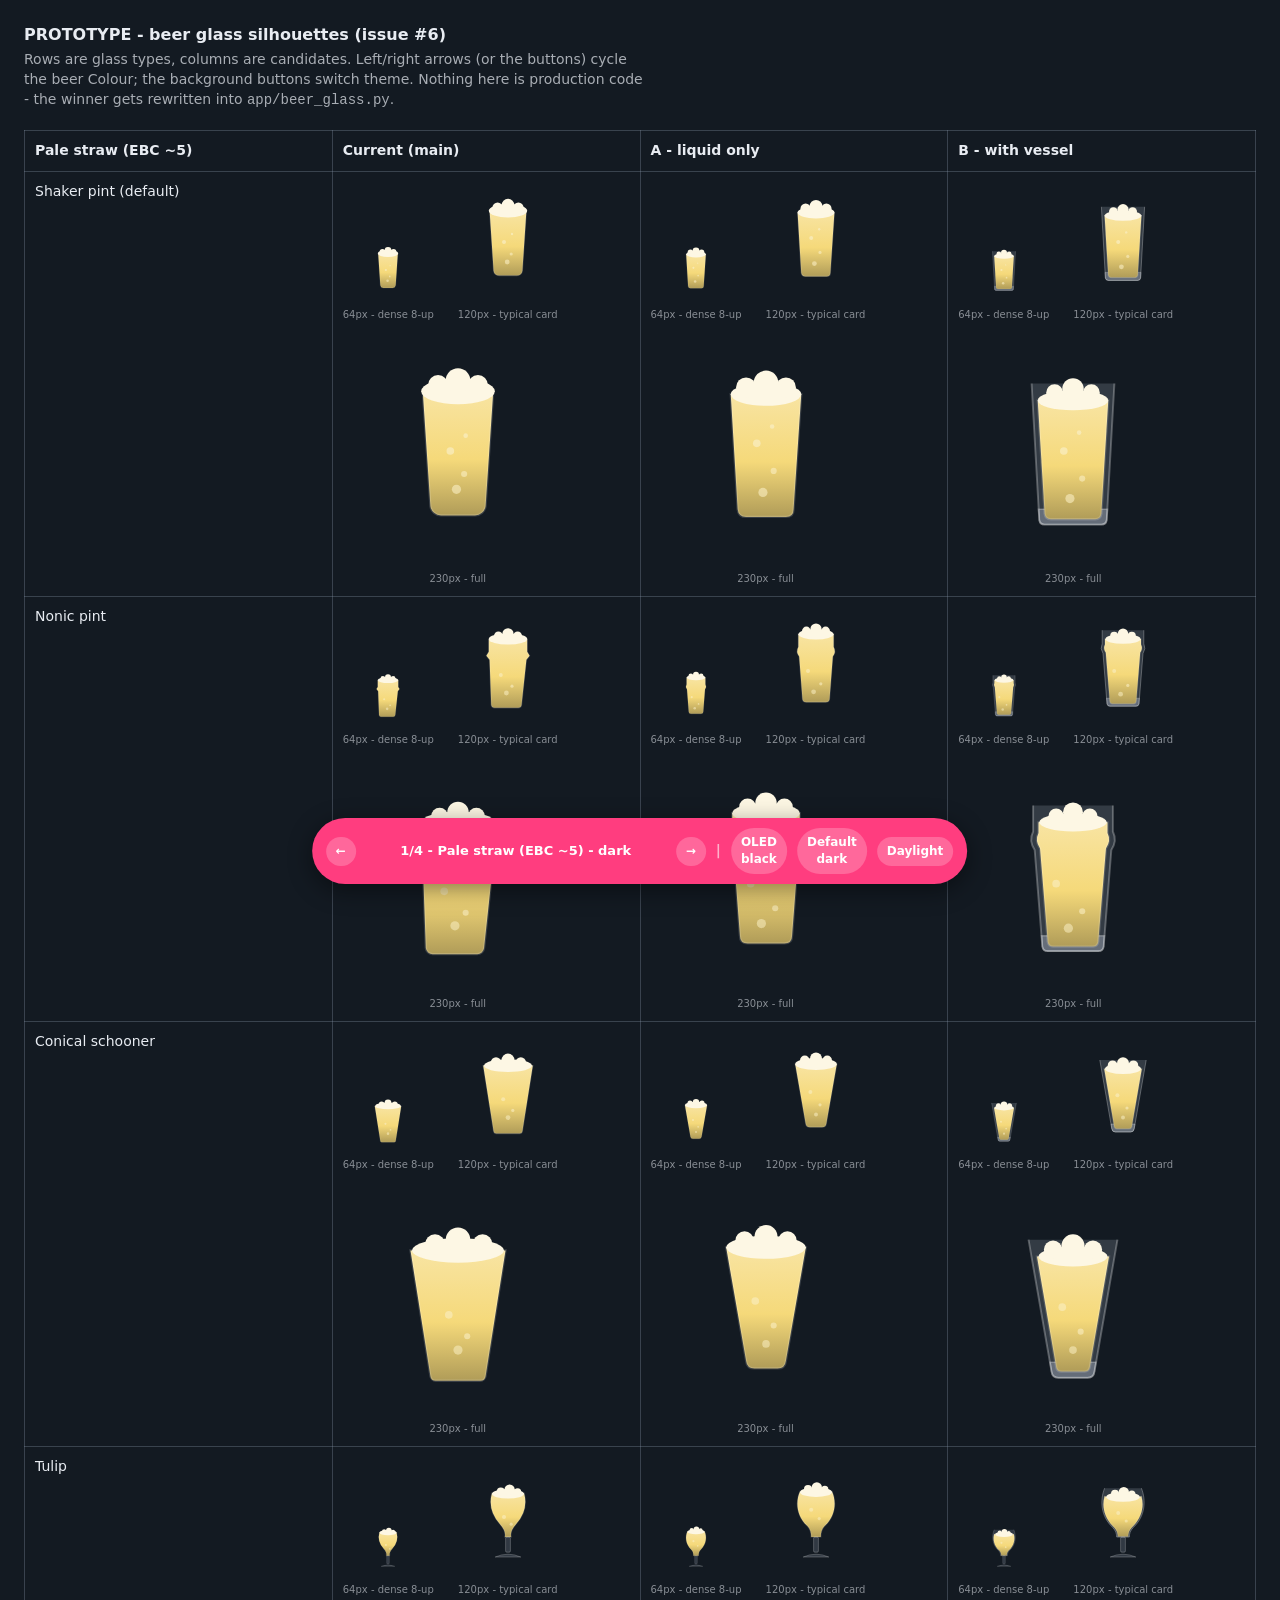
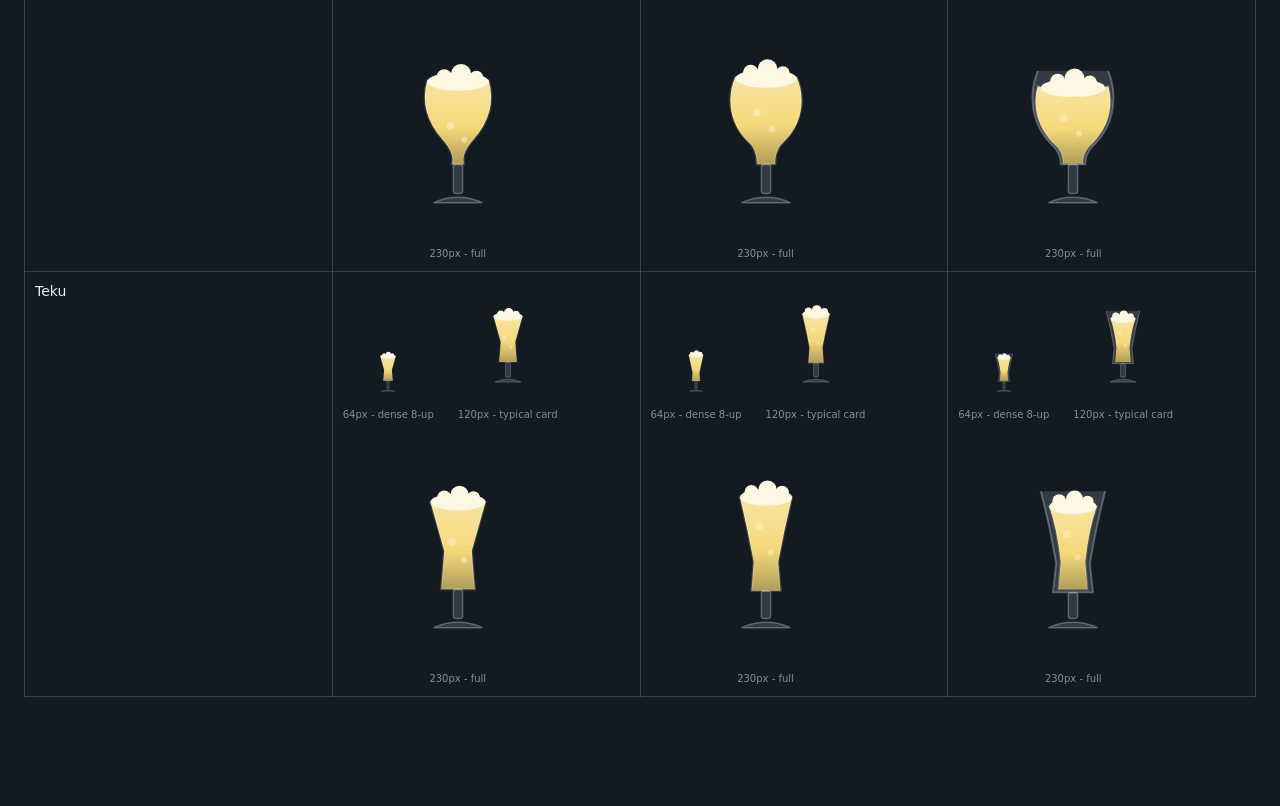
==== prototype/glass_gallery.html @ 4b37d302 "prototype(glass): silhouette gallery for issue #6 (throwaway) Candidate A (refined liquid-only outli" ====
<!doctype html>
<meta charset="utf-8">
<title>PROTOTYPE - beer glass silhouettes (issue #6)</title>
<style>
  body { margin:0; padding:24px 24px 110px; font:14px/1.4 system-ui,sans-serif;
         background:#131a22; color:#e8ecf2; }
  body[data-bg="oled"]{background:#000000;color:#e8ecf2}body[data-bg="dark"]{background:#131a22;color:#e8ecf2}body[data-bg="light"]{background:#f4f6f8;color:#1a2230}
  h1 { font-size:16px; font-weight:600; margin:0 0 4px; }
  p.sub { margin:0 0 20px; opacity:.7; max-width:70ch; }
  .scene { display:none; } .scene.on { display:block; }
  table { border-collapse:collapse; width:100%; }
  th, td { border:1px solid rgba(128,144,160,.35); padding:10px; vertical-align:top; }
  thead th { text-align:left; font-weight:600; }
  tbody th { text-align:left; width:110px; font-weight:500; }
  table { table-layout:fixed; }
  .sizes { display:flex; gap:14px; align-items:flex-end; flex-wrap:wrap; }
  .s { display:flex; flex-direction:column; align-items:center; gap:6px; }
  .s span { font-size:10px; opacity:.55; }
  .box svg { width:100%; height:100%; display:block; }
  #bar { position:fixed; left:50%; bottom:16px; transform:translateX(-50%);
          display:flex; gap:10px; align-items:center; background:#ff3d7f; color:#fff;
          padding:10px 14px; border-radius:999px; box-shadow:0 6px 24px rgba(0,0,0,.45);
          font-weight:600; z-index:99; }
  #bar button { font:inherit; font-size:12px; border:0; border-radius:999px;
                 padding:6px 10px; cursor:pointer; background:rgba(255,255,255,.22);
                 color:#fff; }
  #bar button.on { background:#fff; color:#ff3d7f; }
  #state { min-width:300px; text-align:center; font-size:13px; }
</style>
<body data-bg="dark">
<h1>PROTOTYPE - beer glass silhouettes (issue #6)</h1>
<p class="sub">Rows are glass types, columns are candidates. Left/right arrows (or the
buttons) cycle the beer Colour; the background buttons switch theme. Nothing here is
production code - the winner gets rewritten into <code>app/beer_glass.py</code>.</p>
<section class="scene" data-colour="straw"><table><thead><tr><th>Pale straw (EBC ~5)</th><th>Current (main)</th><th>A - liquid only</th><th>B - with vessel</th></tr></thead><tbody><tr><th>Shaker pint (default)</th><td><div class="sizes"><div class="s"><div class="box" style="width:64px;height:64px"><svg xmlns="http://www.w3.org/2000/svg" viewBox="0 0 300 300" width="300" height="300" role="img" aria-label="Beer"><defs><linearGradient id="g-straw-default-current" x1="0" y1="0" x2="0" y2="1"><stop offset="0%" stop-color="#f8e4a2"/><stop offset="55%" stop-color="#f5d97a"/><stop offset="100%" stop-color="#b09c58"/></linearGradient></defs><path d="M104 72 h92 l-10 150 a14 14 0 0 1 -14 12 h-44 a14 14 0 0 1 -14 -12 z" fill="url(#g-straw-default-current)" stroke="rgba(255,255,255,0.16)" stroke-width="3"/><ellipse cx="150" cy="72" rx="48" ry="17" fill="#fdf7e4"/><circle cx="124" cy="64" r="13" fill="#fdf7e4"/><circle cx="150" cy="58" r="16" fill="#fdf7e4"/><circle cx="176" cy="64" r="13" fill="#fdf7e4"/><circle cx="140" cy="150" r="5" fill="#faeec3" opacity="0.7"/><circle cx="158" cy="180" r="4" fill="#faeec3" opacity="0.6"/><circle cx="148" cy="200" r="6" fill="#faeec3" opacity="0.6"/><circle cx="160" cy="130" r="3" fill="#faeec3" opacity="0.7"/></svg></div><span>64px - dense 8-up</span></div><div class="s"><div class="box" style="width:120px;height:120px"><svg xmlns="http://www.w3.org/2000/svg" viewBox="0 0 300 300" width="300" height="300" role="img" aria-label="Beer"><defs><linearGradient id="g-straw-default-current" x1="0" y1="0" x2="0" y2="1"><stop offset="0%" stop-color="#f8e4a2"/><stop offset="55%" stop-color="#f5d97a"/><stop offset="100%" stop-color="#b09c58"/></linearGradient></defs><path d="M104 72 h92 l-10 150 a14 14 0 0 1 -14 12 h-44 a14 14 0 0 1 -14 -12 z" fill="url(#g-straw-default-current)" stroke="rgba(255,255,255,0.16)" stroke-width="3"/><ellipse cx="150" cy="72" rx="48" ry="17" fill="#fdf7e4"/><circle cx="124" cy="64" r="13" fill="#fdf7e4"/><circle cx="150" cy="58" r="16" fill="#fdf7e4"/><circle cx="176" cy="64" r="13" fill="#fdf7e4"/><circle cx="140" cy="150" r="5" fill="#faeec3" opacity="0.7"/><circle cx="158" cy="180" r="4" fill="#faeec3" opacity="0.6"/><circle cx="148" cy="200" r="6" fill="#faeec3" opacity="0.6"/><circle cx="160" cy="130" r="3" fill="#faeec3" opacity="0.7"/></svg></div><span>120px - typical card</span></div><div class="s"><div class="box" style="width:230px;height:230px"><svg xmlns="http://www.w3.org/2000/svg" viewBox="0 0 300 300" width="300" height="300" role="img" aria-label="Beer"><defs><linearGradient id="g-straw-default-current" x1="0" y1="0" x2="0" y2="1"><stop offset="0%" stop-color="#f8e4a2"/><stop offset="55%" stop-color="#f5d97a"/><stop offset="100%" stop-color="#b09c58"/></linearGradient></defs><path d="M104 72 h92 l-10 150 a14 14 0 0 1 -14 12 h-44 a14 14 0 0 1 -14 -12 z" fill="url(#g-straw-default-current)" stroke="rgba(255,255,255,0.16)" stroke-width="3"/><ellipse cx="150" cy="72" rx="48" ry="17" fill="#fdf7e4"/><circle cx="124" cy="64" r="13" fill="#fdf7e4"/><circle cx="150" cy="58" r="16" fill="#fdf7e4"/><circle cx="176" cy="64" r="13" fill="#fdf7e4"/><circle cx="140" cy="150" r="5" fill="#faeec3" opacity="0.7"/><circle cx="158" cy="180" r="4" fill="#faeec3" opacity="0.6"/><circle cx="148" cy="200" r="6" fill="#faeec3" opacity="0.6"/><circle cx="160" cy="130" r="3" fill="#faeec3" opacity="0.7"/></svg></div><span>230px - full</span></div></div></td><td><div class="sizes"><div class="s"><div class="box" style="width:64px;height:64px"><svg xmlns="http://www.w3.org/2000/svg" viewBox="0 0 300 300" width="300" height="300" role="img" aria-label="Beer"><defs><linearGradient id="g-straw-default-a" x1="0" y1="0" x2="0" y2="1"><stop offset="0%" stop-color="#f8e4a2"/><stop offset="55%" stop-color="#f5d97a"/><stop offset="100%" stop-color="#b09c58"/></linearGradient></defs><path d="M104 76 L113 226 q1 10 11 10 h52 q10 0 10 -10 L196 76 Z" fill="url(#g-straw-default-a)" stroke="rgba(255,255,255,0.16)" stroke-width="3"/><ellipse cx="150" cy="76" rx="46" ry="15" fill="#fdf7e4"/><circle cx="124" cy="67" r="13" fill="#fdf7e4"/><circle cx="150" cy="61" r="16" fill="#fdf7e4"/><circle cx="176" cy="67" r="13" fill="#fdf7e4"/><circle cx="138" cy="140" r="5" fill="#faeec3" opacity="0.7"/><circle cx="160" cy="176" r="4" fill="#faeec3" opacity="0.6"/><circle cx="146" cy="204" r="6" fill="#faeec3" opacity="0.6"/><circle cx="158" cy="118" r="3" fill="#faeec3" opacity="0.7"/></svg></div><span>64px - dense 8-up</span></div><div class="s"><div class="box" style="width:120px;height:120px"><svg xmlns="http://www.w3.org/2000/svg" viewBox="0 0 300 300" width="300" height="300" role="img" aria-label="Beer"><defs><linearGradient id="g-straw-default-a" x1="0" y1="0" x2="0" y2="1"><stop offset="0%" stop-color="#f8e4a2"/><stop offset="55%" stop-color="#f5d97a"/><stop offset="100%" stop-color="#b09c58"/></linearGradient></defs><path d="M104 76 L113 226 q1 10 11 10 h52 q10 0 10 -10 L196 76 Z" fill="url(#g-straw-default-a)" stroke="rgba(255,255,255,0.16)" stroke-width="3"/><ellipse cx="150" cy="76" rx="46" ry="15" fill="#fdf7e4"/><circle cx="124" cy="67" r="13" fill="#fdf7e4"/><circle cx="150" cy="61" r="16" fill="#fdf7e4"/><circle cx="176" cy="67" r="13" fill="#fdf7e4"/><circle cx="138" cy="140" r="5" fill="#faeec3" opacity="0.7"/><circle cx="160" cy="176" r="4" fill="#faeec3" opacity="0.6"/><circle cx="146" cy="204" r="6" fill="#faeec3" opacity="0.6"/><circle cx="158" cy="118" r="3" fill="#faeec3" opacity="0.7"/></svg></div><span>120px - typical card</span></div><div class="s"><div class="box" style="width:230px;height:230px"><svg xmlns="http://www.w3.org/2000/svg" viewBox="0 0 300 300" width="300" height="300" role="img" aria-label="Beer"><defs><linearGradient id="g-straw-default-a" x1="0" y1="0" x2="0" y2="1"><stop offset="0%" stop-color="#f8e4a2"/><stop offset="55%" stop-color="#f5d97a"/><stop offset="100%" stop-color="#b09c58"/></linearGradient></defs><path d="M104 76 L113 226 q1 10 11 10 h52 q10 0 10 -10 L196 76 Z" fill="url(#g-straw-default-a)" stroke="rgba(255,255,255,0.16)" stroke-width="3"/><ellipse cx="150" cy="76" rx="46" ry="15" fill="#fdf7e4"/><circle cx="124" cy="67" r="13" fill="#fdf7e4"/><circle cx="150" cy="61" r="16" fill="#fdf7e4"/><circle cx="176" cy="67" r="13" fill="#fdf7e4"/><circle cx="138" cy="140" r="5" fill="#faeec3" opacity="0.7"/><circle cx="160" cy="176" r="4" fill="#faeec3" opacity="0.6"/><circle cx="146" cy="204" r="6" fill="#faeec3" opacity="0.6"/><circle cx="158" cy="118" r="3" fill="#faeec3" opacity="0.7"/></svg></div><span>230px - full</span></div></div></td><td><div class="sizes"><div class="s"><div class="box" style="width:64px;height:64px"><svg xmlns="http://www.w3.org/2000/svg" viewBox="0 0 300 300" width="300" height="300" role="img" aria-label="Beer"><defs><linearGradient id="g-straw-default-b" x1="0" y1="0" x2="0" y2="1"><stop offset="0%" stop-color="#f8e4a2"/><stop offset="55%" stop-color="#f5d97a"/><stop offset="100%" stop-color="#b09c58"/></linearGradient></defs><path d="M96 62 L106 240 q1 6 7 6 h74 q6 0 7 -6 L204 62" fill="rgba(214,226,240,0.16)" stroke="rgba(255,255,255,0.28)" stroke-width="2.5"/><path d="M105 226 L106 240 q1 6 7 6 h74 q6 0 7 -6 L195 226 Z" fill="rgba(214,226,240,0.30)" stroke="rgba(255,255,255,0.28)" stroke-width="2"/><path d="M104 84 L113 232 q1 7 8 7 h58 q7 0 8 -7 L196 84 Z" fill="url(#g-straw-default-b)" stroke="rgba(255,255,255,0.16)" stroke-width="3"/><ellipse cx="150" cy="84" rx="46" ry="13" fill="#fdf7e4"/><circle cx="126" cy="74" r="11" fill="#fdf7e4"/><circle cx="150" cy="69" r="14" fill="#fdf7e4"/><circle cx="174" cy="74" r="11" fill="#fdf7e4"/><circle cx="138" cy="150" r="5" fill="#faeec3" opacity="0.7"/><circle cx="162" cy="186" r="4" fill="#faeec3" opacity="0.6"/><circle cx="146" cy="212" r="6" fill="#faeec3" opacity="0.6"/><circle cx="158" cy="126" r="3" fill="#faeec3" opacity="0.7"/></svg></div><span>64px - dense 8-up</span></div><div class="s"><div class="box" style="width:120px;height:120px"><svg xmlns="http://www.w3.org/2000/svg" viewBox="0 0 300 300" width="300" height="300" role="img" aria-label="Beer"><defs><linearGradient id="g-straw-default-b" x1="0" y1="0" x2="0" y2="1"><stop offset="0%" stop-color="#f8e4a2"/><stop offset="55%" stop-color="#f5d97a"/><stop offset="100%" stop-color="#b09c58"/></linearGradient></defs><path d="M96 62 L106 240 q1 6 7 6 h74 q6 0 7 -6 L204 62" fill="rgba(214,226,240,0.16)" stroke="rgba(255,255,255,0.28)" stroke-width="2.5"/><path d="M105 226 L106 240 q1 6 7 6 h74 q6 0 7 -6 L195 226 Z" fill="rgba(214,226,240,0.30)" stroke="rgba(255,255,255,0.28)" stroke-width="2"/><path d="M104 84 L113 232 q1 7 8 7 h58 q7 0 8 -7 L196 84 Z" fill="url(#g-straw-default-b)" stroke="rgba(255,255,255,0.16)" stroke-width="3"/><ellipse cx="150" cy="84" rx="46" ry="13" fill="#fdf7e4"/><circle cx="126" cy="74" r="11" fill="#fdf7e4"/><circle cx="150" cy="69" r="14" fill="#fdf7e4"/><circle cx="174" cy="74" r="11" fill="#fdf7e4"/><circle cx="138" cy="150" r="5" fill="#faeec3" opacity="0.7"/><circle cx="162" cy="186" r="4" fill="#faeec3" opacity="0.6"/><circle cx="146" cy="212" r="6" fill="#faeec3" opacity="0.6"/><circle cx="158" cy="126" r="3" fill="#faeec3" opacity="0.7"/></svg></div><span>120px - typical card</span></div><div class="s"><div class="box" style="width:230px;height:230px"><svg xmlns="http://www.w3.org/2000/svg" viewBox="0 0 300 300" width="300" height="300" role="img" aria-label="Beer"><defs><linearGradient id="g-straw-default-b" x1="0" y1="0" x2="0" y2="1"><stop offset="0%" stop-color="#f8e4a2"/><stop offset="55%" stop-color="#f5d97a"/><stop offset="100%" stop-color="#b09c58"/></linearGradient></defs><path d="M96 62 L106 240 q1 6 7 6 h74 q6 0 7 -6 L204 62" fill="rgba(214,226,240,0.16)" stroke="rgba(255,255,255,0.28)" stroke-width="2.5"/><path d="M105 226 L106 240 q1 6 7 6 h74 q6 0 7 -6 L195 226 Z" fill="rgba(214,226,240,0.30)" stroke="rgba(255,255,255,0.28)" stroke-width="2"/><path d="M104 84 L113 232 q1 7 8 7 h58 q7 0 8 -7 L196 84 Z" fill="url(#g-straw-default-b)" stroke="rgba(255,255,255,0.16)" stroke-width="3"/><ellipse cx="150" cy="84" rx="46" ry="13" fill="#fdf7e4"/><circle cx="126" cy="74" r="11" fill="#fdf7e4"/><circle cx="150" cy="69" r="14" fill="#fdf7e4"/><circle cx="174" cy="74" r="11" fill="#fdf7e4"/><circle cx="138" cy="150" r="5" fill="#faeec3" opacity="0.7"/><circle cx="162" cy="186" r="4" fill="#faeec3" opacity="0.6"/><circle cx="146" cy="212" r="6" fill="#faeec3" opacity="0.6"/><circle cx="158" cy="126" r="3" fill="#faeec3" opacity="0.7"/></svg></div><span>230px - full</span></div></div></td></tr><tr><th>Nonic pint</th><td><div class="sizes"><div class="s"><div class="box" style="width:64px;height:64px"><svg xmlns="http://www.w3.org/2000/svg" viewBox="0 0 300 300" width="300" height="300" role="img" aria-label="Beer"><defs><linearGradient id="g-straw-nonicpint-current" x1="0" y1="0" x2="0" y2="1"><stop offset="0%" stop-color="#f8e4a2"/><stop offset="55%" stop-color="#f5d97a"/><stop offset="100%" stop-color="#b09c58"/></linearGradient></defs><path d="M102 80 L102 112 L96 122 L104 132 L108 244 a9 9 0 0 0 9 8 h58 a9 9 0 0 0 9 -8 L196 132 L204 122 L198 112 L198 80 Z" fill="url(#g-straw-nonicpint-current)" stroke="rgba(255,255,255,0.16)" stroke-width="3"/><ellipse cx="150" cy="80" rx="48" ry="14" fill="#fdf7e4"/><circle cx="126" cy="72" r="11" fill="#fdf7e4"/><circle cx="150" cy="67" r="14" fill="#fdf7e4"/><circle cx="174" cy="72" r="11" fill="#fdf7e4"/><circle cx="132" cy="170" r="5" fill="#faeec3" opacity="0.6"/><circle cx="160" cy="198" r="4" fill="#faeec3" opacity="0.6"/><circle cx="146" cy="215" r="6" fill="#faeec3" opacity="0.55"/></svg></div><span>64px - dense 8-up</span></div><div class="s"><div class="box" style="width:120px;height:120px"><svg xmlns="http://www.w3.org/2000/svg" viewBox="0 0 300 300" width="300" height="300" role="img" aria-label="Beer"><defs><linearGradient id="g-straw-nonicpint-current" x1="0" y1="0" x2="0" y2="1"><stop offset="0%" stop-color="#f8e4a2"/><stop offset="55%" stop-color="#f5d97a"/><stop offset="100%" stop-color="#b09c58"/></linearGradient></defs><path d="M102 80 L102 112 L96 122 L104 132 L108 244 a9 9 0 0 0 9 8 h58 a9 9 0 0 0 9 -8 L196 132 L204 122 L198 112 L198 80 Z" fill="url(#g-straw-nonicpint-current)" stroke="rgba(255,255,255,0.16)" stroke-width="3"/><ellipse cx="150" cy="80" rx="48" ry="14" fill="#fdf7e4"/><circle cx="126" cy="72" r="11" fill="#fdf7e4"/><circle cx="150" cy="67" r="14" fill="#fdf7e4"/><circle cx="174" cy="72" r="11" fill="#fdf7e4"/><circle cx="132" cy="170" r="5" fill="#faeec3" opacity="0.6"/><circle cx="160" cy="198" r="4" fill="#faeec3" opacity="0.6"/><circle cx="146" cy="215" r="6" fill="#faeec3" opacity="0.55"/></svg></div><span>120px - typical card</span></div><div class="s"><div class="box" style="width:230px;height:230px"><svg xmlns="http://www.w3.org/2000/svg" viewBox="0 0 300 300" width="300" height="300" role="img" aria-label="Beer"><defs><linearGradient id="g-straw-nonicpint-current" x1="0" y1="0" x2="0" y2="1"><stop offset="0%" stop-color="#f8e4a2"/><stop offset="55%" stop-color="#f5d97a"/><stop offset="100%" stop-color="#b09c58"/></linearGradient></defs><path d="M102 80 L102 112 L96 122 L104 132 L108 244 a9 9 0 0 0 9 8 h58 a9 9 0 0 0 9 -8 L196 132 L204 122 L198 112 L198 80 Z" fill="url(#g-straw-nonicpint-current)" stroke="rgba(255,255,255,0.16)" stroke-width="3"/><ellipse cx="150" cy="80" rx="48" ry="14" fill="#fdf7e4"/><circle cx="126" cy="72" r="11" fill="#fdf7e4"/><circle cx="150" cy="67" r="14" fill="#fdf7e4"/><circle cx="174" cy="72" r="11" fill="#fdf7e4"/><circle cx="132" cy="170" r="5" fill="#faeec3" opacity="0.6"/><circle cx="160" cy="198" r="4" fill="#faeec3" opacity="0.6"/><circle cx="146" cy="215" r="6" fill="#faeec3" opacity="0.55"/></svg></div><span>230px - full</span></div></div></td><td><div class="sizes"><div class="s"><div class="box" style="width:64px;height:64px"><svg xmlns="http://www.w3.org/2000/svg" viewBox="0 0 300 300" width="300" height="300" role="img" aria-label="Beer"><defs><linearGradient id="g-straw-nonicpint-a" x1="0" y1="0" x2="0" y2="1"><stop offset="0%" stop-color="#f8e4a2"/><stop offset="55%" stop-color="#f5d97a"/><stop offset="100%" stop-color="#b09c58"/></linearGradient></defs><path d="M106 68 L106 100 Q99 112 108 124 L116 228 q0 10 10 10 h48 q10 0 10 -10 L192 124 Q201 112 194 100 L194 68 Z" fill="url(#g-straw-nonicpint-a)" stroke="rgba(255,255,255,0.16)" stroke-width="3"/><ellipse cx="150" cy="68" rx="44" ry="13" fill="#fdf7e4"/><circle cx="126" cy="60" r="11" fill="#fdf7e4"/><circle cx="150" cy="55" r="14" fill="#fdf7e4"/><circle cx="174" cy="60" r="11" fill="#fdf7e4"/><circle cx="130" cy="160" r="5" fill="#faeec3" opacity="0.6"/><circle cx="162" cy="192" r="4" fill="#faeec3" opacity="0.6"/><circle cx="144" cy="212" r="6" fill="#faeec3" opacity="0.55"/></svg></div><span>64px - dense 8-up</span></div><div class="s"><div class="box" style="width:120px;height:120px"><svg xmlns="http://www.w3.org/2000/svg" viewBox="0 0 300 300" width="300" height="300" role="img" aria-label="Beer"><defs><linearGradient id="g-straw-nonicpint-a" x1="0" y1="0" x2="0" y2="1"><stop offset="0%" stop-color="#f8e4a2"/><stop offset="55%" stop-color="#f5d97a"/><stop offset="100%" stop-color="#b09c58"/></linearGradient></defs><path d="M106 68 L106 100 Q99 112 108 124 L116 228 q0 10 10 10 h48 q10 0 10 -10 L192 124 Q201 112 194 100 L194 68 Z" fill="url(#g-straw-nonicpint-a)" stroke="rgba(255,255,255,0.16)" stroke-width="3"/><ellipse cx="150" cy="68" rx="44" ry="13" fill="#fdf7e4"/><circle cx="126" cy="60" r="11" fill="#fdf7e4"/><circle cx="150" cy="55" r="14" fill="#fdf7e4"/><circle cx="174" cy="60" r="11" fill="#fdf7e4"/><circle cx="130" cy="160" r="5" fill="#faeec3" opacity="0.6"/><circle cx="162" cy="192" r="4" fill="#faeec3" opacity="0.6"/><circle cx="144" cy="212" r="6" fill="#faeec3" opacity="0.55"/></svg></div><span>120px - typical card</span></div><div class="s"><div class="box" style="width:230px;height:230px"><svg xmlns="http://www.w3.org/2000/svg" viewBox="0 0 300 300" width="300" height="300" role="img" aria-label="Beer"><defs><linearGradient id="g-straw-nonicpint-a" x1="0" y1="0" x2="0" y2="1"><stop offset="0%" stop-color="#f8e4a2"/><stop offset="55%" stop-color="#f5d97a"/><stop offset="100%" stop-color="#b09c58"/></linearGradient></defs><path d="M106 68 L106 100 Q99 112 108 124 L116 228 q0 10 10 10 h48 q10 0 10 -10 L192 124 Q201 112 194 100 L194 68 Z" fill="url(#g-straw-nonicpint-a)" stroke="rgba(255,255,255,0.16)" stroke-width="3"/><ellipse cx="150" cy="68" rx="44" ry="13" fill="#fdf7e4"/><circle cx="126" cy="60" r="11" fill="#fdf7e4"/><circle cx="150" cy="55" r="14" fill="#fdf7e4"/><circle cx="174" cy="60" r="11" fill="#fdf7e4"/><circle cx="130" cy="160" r="5" fill="#faeec3" opacity="0.6"/><circle cx="162" cy="192" r="4" fill="#faeec3" opacity="0.6"/><circle cx="144" cy="212" r="6" fill="#faeec3" opacity="0.55"/></svg></div><span>230px - full</span></div></div></td><td><div class="sizes"><div class="s"><div class="box" style="width:64px;height:64px"><svg xmlns="http://www.w3.org/2000/svg" viewBox="0 0 300 300" width="300" height="300" role="img" aria-label="Beer"><defs><linearGradient id="g-straw-nonicpint-b" x1="0" y1="0" x2="0" y2="1"><stop offset="0%" stop-color="#f8e4a2"/><stop offset="55%" stop-color="#f5d97a"/><stop offset="100%" stop-color="#b09c58"/></linearGradient></defs><path d="M98 58 L98 92 Q92 104 100 116 L110 242 q1 6 7 6 h66 q6 0 7 -6 L200 116 Q208 104 202 92 L202 58" fill="rgba(214,226,240,0.16)" stroke="rgba(255,255,255,0.28)" stroke-width="2.5"/><path d="M109 228 L110 242 q1 6 7 6 h66 q6 0 7 -6 L191 228 Z" fill="rgba(214,226,240,0.30)" stroke="rgba(255,255,255,0.28)" stroke-width="2"/><path d="M105 80 L105 94 Q100 104 107 114 L117 236 q1 6 7 6 h52 q6 0 7 -6 L193 114 Q200 104 195 94 L195 80 Z" fill="url(#g-straw-nonicpint-b)" stroke="rgba(255,255,255,0.16)" stroke-width="3"/><ellipse cx="150" cy="80" rx="44" ry="12" fill="#fdf7e4"/><circle cx="128" cy="72" r="10" fill="#fdf7e4"/><circle cx="150" cy="67" r="13" fill="#fdf7e4"/><circle cx="172" cy="72" r="10" fill="#fdf7e4"/><circle cx="128" cy="160" r="5" fill="#faeec3" opacity="0.6"/><circle cx="162" cy="196" r="4" fill="#faeec3" opacity="0.6"/><circle cx="144" cy="218" r="6" fill="#faeec3" opacity="0.55"/></svg></div><span>64px - dense 8-up</span></div><div class="s"><div class="box" style="width:120px;height:120px"><svg xmlns="http://www.w3.org/2000/svg" viewBox="0 0 300 300" width="300" height="300" role="img" aria-label="Beer"><defs><linearGradient id="g-straw-nonicpint-b" x1="0" y1="0" x2="0" y2="1"><stop offset="0%" stop-color="#f8e4a2"/><stop offset="55%" stop-color="#f5d97a"/><stop offset="100%" stop-color="#b09c58"/></linearGradient></defs><path d="M98 58 L98 92 Q92 104 100 116 L110 242 q1 6 7 6 h66 q6 0 7 -6 L200 116 Q208 104 202 92 L202 58" fill="rgba(214,226,240,0.16)" stroke="rgba(255,255,255,0.28)" stroke-width="2.5"/><path d="M109 228 L110 242 q1 6 7 6 h66 q6 0 7 -6 L191 228 Z" fill="rgba(214,226,240,0.30)" stroke="rgba(255,255,255,0.28)" stroke-width="2"/><path d="M105 80 L105 94 Q100 104 107 114 L117 236 q1 6 7 6 h52 q6 0 7 -6 L193 114 Q200 104 195 94 L195 80 Z" fill="url(#g-straw-nonicpint-b)" stroke="rgba(255,255,255,0.16)" stroke-width="3"/><ellipse cx="150" cy="80" rx="44" ry="12" fill="#fdf7e4"/><circle cx="128" cy="72" r="10" fill="#fdf7e4"/><circle cx="150" cy="67" r="13" fill="#fdf7e4"/><circle cx="172" cy="72" r="10" fill="#fdf7e4"/><circle cx="128" cy="160" r="5" fill="#faeec3" opacity="0.6"/><circle cx="162" cy="196" r="4" fill="#faeec3" opacity="0.6"/><circle cx="144" cy="218" r="6" fill="#faeec3" opacity="0.55"/></svg></div><span>120px - typical card</span></div><div class="s"><div class="box" style="width:230px;height:230px"><svg xmlns="http://www.w3.org/2000/svg" viewBox="0 0 300 300" width="300" height="300" role="img" aria-label="Beer"><defs><linearGradient id="g-straw-nonicpint-b" x1="0" y1="0" x2="0" y2="1"><stop offset="0%" stop-color="#f8e4a2"/><stop offset="55%" stop-color="#f5d97a"/><stop offset="100%" stop-color="#b09c58"/></linearGradient></defs><path d="M98 58 L98 92 Q92 104 100 116 L110 242 q1 6 7 6 h66 q6 0 7 -6 L200 116 Q208 104 202 92 L202 58" fill="rgba(214,226,240,0.16)" stroke="rgba(255,255,255,0.28)" stroke-width="2.5"/><path d="M109 228 L110 242 q1 6 7 6 h66 q6 0 7 -6 L191 228 Z" fill="rgba(214,226,240,0.30)" stroke="rgba(255,255,255,0.28)" stroke-width="2"/><path d="M105 80 L105 94 Q100 104 107 114 L117 236 q1 6 7 6 h52 q6 0 7 -6 L193 114 Q200 104 195 94 L195 80 Z" fill="url(#g-straw-nonicpint-b)" stroke="rgba(255,255,255,0.16)" stroke-width="3"/><ellipse cx="150" cy="80" rx="44" ry="12" fill="#fdf7e4"/><circle cx="128" cy="72" r="10" fill="#fdf7e4"/><circle cx="150" cy="67" r="13" fill="#fdf7e4"/><circle cx="172" cy="72" r="10" fill="#fdf7e4"/><circle cx="128" cy="160" r="5" fill="#faeec3" opacity="0.6"/><circle cx="162" cy="196" r="4" fill="#faeec3" opacity="0.6"/><circle cx="144" cy="218" r="6" fill="#faeec3" opacity="0.55"/></svg></div><span>230px - full</span></div></div></td></tr><tr><th>Conical schooner</th><td><div class="sizes"><div class="s"><div class="box" style="width:64px;height:64px"><svg xmlns="http://www.w3.org/2000/svg" viewBox="0 0 300 300" width="300" height="300" role="img" aria-label="Beer"><defs><linearGradient id="g-straw-schooner-current" x1="0" y1="0" x2="0" y2="1"><stop offset="0%" stop-color="#f8e4a2"/><stop offset="55%" stop-color="#f5d97a"/><stop offset="100%" stop-color="#b09c58"/></linearGradient></defs><path d="M88 84 L212 84 L186 248 a7 7 0 0 1 -7 6 h-58 a7 7 0 0 1 -7 -6 Z" fill="url(#g-straw-schooner-current)" stroke="rgba(255,255,255,0.16)" stroke-width="3"/><ellipse cx="150" cy="84" rx="60" ry="16" fill="#fdf7e4"/><circle cx="120" cy="76" r="13" fill="#fdf7e4"/><circle cx="150" cy="70" r="16" fill="#fdf7e4"/><circle cx="182" cy="76" r="13" fill="#fdf7e4"/><circle cx="138" cy="168" r="5" fill="#faeec3" opacity="0.6"/><circle cx="162" cy="196" r="4" fill="#faeec3" opacity="0.6"/><circle cx="150" cy="214" r="6" fill="#faeec3" opacity="0.55"/></svg></div><span>64px - dense 8-up</span></div><div class="s"><div class="box" style="width:120px;height:120px"><svg xmlns="http://www.w3.org/2000/svg" viewBox="0 0 300 300" width="300" height="300" role="img" aria-label="Beer"><defs><linearGradient id="g-straw-schooner-current" x1="0" y1="0" x2="0" y2="1"><stop offset="0%" stop-color="#f8e4a2"/><stop offset="55%" stop-color="#f5d97a"/><stop offset="100%" stop-color="#b09c58"/></linearGradient></defs><path d="M88 84 L212 84 L186 248 a7 7 0 0 1 -7 6 h-58 a7 7 0 0 1 -7 -6 Z" fill="url(#g-straw-schooner-current)" stroke="rgba(255,255,255,0.16)" stroke-width="3"/><ellipse cx="150" cy="84" rx="60" ry="16" fill="#fdf7e4"/><circle cx="120" cy="76" r="13" fill="#fdf7e4"/><circle cx="150" cy="70" r="16" fill="#fdf7e4"/><circle cx="182" cy="76" r="13" fill="#fdf7e4"/><circle cx="138" cy="168" r="5" fill="#faeec3" opacity="0.6"/><circle cx="162" cy="196" r="4" fill="#faeec3" opacity="0.6"/><circle cx="150" cy="214" r="6" fill="#faeec3" opacity="0.55"/></svg></div><span>120px - typical card</span></div><div class="s"><div class="box" style="width:230px;height:230px"><svg xmlns="http://www.w3.org/2000/svg" viewBox="0 0 300 300" width="300" height="300" role="img" aria-label="Beer"><defs><linearGradient id="g-straw-schooner-current" x1="0" y1="0" x2="0" y2="1"><stop offset="0%" stop-color="#f8e4a2"/><stop offset="55%" stop-color="#f5d97a"/><stop offset="100%" stop-color="#b09c58"/></linearGradient></defs><path d="M88 84 L212 84 L186 248 a7 7 0 0 1 -7 6 h-58 a7 7 0 0 1 -7 -6 Z" fill="url(#g-straw-schooner-current)" stroke="rgba(255,255,255,0.16)" stroke-width="3"/><ellipse cx="150" cy="84" rx="60" ry="16" fill="#fdf7e4"/><circle cx="120" cy="76" r="13" fill="#fdf7e4"/><circle cx="150" cy="70" r="16" fill="#fdf7e4"/><circle cx="182" cy="76" r="13" fill="#fdf7e4"/><circle cx="138" cy="168" r="5" fill="#faeec3" opacity="0.6"/><circle cx="162" cy="196" r="4" fill="#faeec3" opacity="0.6"/><circle cx="150" cy="214" r="6" fill="#faeec3" opacity="0.55"/></svg></div><span>230px - full</span></div></div></td><td><div class="sizes"><div class="s"><div class="box" style="width:64px;height:64px"><svg xmlns="http://www.w3.org/2000/svg" viewBox="0 0 300 300" width="300" height="300" role="img" aria-label="Beer"><defs><linearGradient id="g-straw-schooner-a" x1="0" y1="0" x2="0" y2="1"><stop offset="0%" stop-color="#f8e4a2"/><stop offset="55%" stop-color="#f5d97a"/><stop offset="100%" stop-color="#b09c58"/></linearGradient></defs><path d="M98 80 L124 228 q1 10 11 10 h30 q10 0 11 -10 L202 80 Z" fill="url(#g-straw-schooner-a)" stroke="rgba(255,255,255,0.16)" stroke-width="3"/><ellipse cx="150" cy="80" rx="52" ry="15" fill="#fdf7e4"/><circle cx="122" cy="71" r="12" fill="#fdf7e4"/><circle cx="150" cy="66" r="15" fill="#fdf7e4"/><circle cx="178" cy="71" r="12" fill="#fdf7e4"/><circle cx="136" cy="150" r="5" fill="#faeec3" opacity="0.6"/><circle cx="160" cy="182" r="4" fill="#faeec3" opacity="0.6"/><circle cx="150" cy="206" r="5" fill="#faeec3" opacity="0.55"/></svg></div><span>64px - dense 8-up</span></div><div class="s"><div class="box" style="width:120px;height:120px"><svg xmlns="http://www.w3.org/2000/svg" viewBox="0 0 300 300" width="300" height="300" role="img" aria-label="Beer"><defs><linearGradient id="g-straw-schooner-a" x1="0" y1="0" x2="0" y2="1"><stop offset="0%" stop-color="#f8e4a2"/><stop offset="55%" stop-color="#f5d97a"/><stop offset="100%" stop-color="#b09c58"/></linearGradient></defs><path d="M98 80 L124 228 q1 10 11 10 h30 q10 0 11 -10 L202 80 Z" fill="url(#g-straw-schooner-a)" stroke="rgba(255,255,255,0.16)" stroke-width="3"/><ellipse cx="150" cy="80" rx="52" ry="15" fill="#fdf7e4"/><circle cx="122" cy="71" r="12" fill="#fdf7e4"/><circle cx="150" cy="66" r="15" fill="#fdf7e4"/><circle cx="178" cy="71" r="12" fill="#fdf7e4"/><circle cx="136" cy="150" r="5" fill="#faeec3" opacity="0.6"/><circle cx="160" cy="182" r="4" fill="#faeec3" opacity="0.6"/><circle cx="150" cy="206" r="5" fill="#faeec3" opacity="0.55"/></svg></div><span>120px - typical card</span></div><div class="s"><div class="box" style="width:230px;height:230px"><svg xmlns="http://www.w3.org/2000/svg" viewBox="0 0 300 300" width="300" height="300" role="img" aria-label="Beer"><defs><linearGradient id="g-straw-schooner-a" x1="0" y1="0" x2="0" y2="1"><stop offset="0%" stop-color="#f8e4a2"/><stop offset="55%" stop-color="#f5d97a"/><stop offset="100%" stop-color="#b09c58"/></linearGradient></defs><path d="M98 80 L124 228 q1 10 11 10 h30 q10 0 11 -10 L202 80 Z" fill="url(#g-straw-schooner-a)" stroke="rgba(255,255,255,0.16)" stroke-width="3"/><ellipse cx="150" cy="80" rx="52" ry="15" fill="#fdf7e4"/><circle cx="122" cy="71" r="12" fill="#fdf7e4"/><circle cx="150" cy="66" r="15" fill="#fdf7e4"/><circle cx="178" cy="71" r="12" fill="#fdf7e4"/><circle cx="136" cy="150" r="5" fill="#faeec3" opacity="0.6"/><circle cx="160" cy="182" r="4" fill="#faeec3" opacity="0.6"/><circle cx="150" cy="206" r="5" fill="#faeec3" opacity="0.55"/></svg></div><span>230px - full</span></div></div></td><td><div class="sizes"><div class="s"><div class="box" style="width:64px;height:64px"><svg xmlns="http://www.w3.org/2000/svg" viewBox="0 0 300 300" width="300" height="300" role="img" aria-label="Beer"><defs><linearGradient id="g-straw-schooner-b" x1="0" y1="0" x2="0" y2="1"><stop offset="0%" stop-color="#f8e4a2"/><stop offset="55%" stop-color="#f5d97a"/><stop offset="100%" stop-color="#b09c58"/></linearGradient></defs><path d="M92 70 L122 242 q1 8 9 8 h38 q8 0 9 -8 L208 70" fill="rgba(214,226,240,0.16)" stroke="rgba(255,255,255,0.28)" stroke-width="2.5"/><path d="M120 230 L122 242 q1 8 9 8 h38 q8 0 9 -8 L180 230 Z" fill="rgba(214,226,240,0.30)" stroke="rgba(255,255,255,0.28)" stroke-width="2"/><path d="M103 92 L128 236 q1 6 7 6 h30 q6 0 7 -6 L197 92 Z" fill="url(#g-straw-schooner-b)" stroke="rgba(255,255,255,0.16)" stroke-width="3"/><ellipse cx="150" cy="92" rx="45" ry="13" fill="#fdf7e4"/><circle cx="124" cy="83" r="12" fill="#fdf7e4"/><circle cx="150" cy="78" r="15" fill="#fdf7e4"/><circle cx="176" cy="83" r="12" fill="#fdf7e4"/><circle cx="136" cy="158" r="5" fill="#faeec3" opacity="0.6"/><circle cx="160" cy="190" r="4" fill="#faeec3" opacity="0.6"/><circle cx="150" cy="214" r="5" fill="#faeec3" opacity="0.55"/></svg></div><span>64px - dense 8-up</span></div><div class="s"><div class="box" style="width:120px;height:120px"><svg xmlns="http://www.w3.org/2000/svg" viewBox="0 0 300 300" width="300" height="300" role="img" aria-label="Beer"><defs><linearGradient id="g-straw-schooner-b" x1="0" y1="0" x2="0" y2="1"><stop offset="0%" stop-color="#f8e4a2"/><stop offset="55%" stop-color="#f5d97a"/><stop offset="100%" stop-color="#b09c58"/></linearGradient></defs><path d="M92 70 L122 242 q1 8 9 8 h38 q8 0 9 -8 L208 70" fill="rgba(214,226,240,0.16)" stroke="rgba(255,255,255,0.28)" stroke-width="2.5"/><path d="M120 230 L122 242 q1 8 9 8 h38 q8 0 9 -8 L180 230 Z" fill="rgba(214,226,240,0.30)" stroke="rgba(255,255,255,0.28)" stroke-width="2"/><path d="M103 92 L128 236 q1 6 7 6 h30 q6 0 7 -6 L197 92 Z" fill="url(#g-straw-schooner-b)" stroke="rgba(255,255,255,0.16)" stroke-width="3"/><ellipse cx="150" cy="92" rx="45" ry="13" fill="#fdf7e4"/><circle cx="124" cy="83" r="12" fill="#fdf7e4"/><circle cx="150" cy="78" r="15" fill="#fdf7e4"/><circle cx="176" cy="83" r="12" fill="#fdf7e4"/><circle cx="136" cy="158" r="5" fill="#faeec3" opacity="0.6"/><circle cx="160" cy="190" r="4" fill="#faeec3" opacity="0.6"/><circle cx="150" cy="214" r="5" fill="#faeec3" opacity="0.55"/></svg></div><span>120px - typical card</span></div><div class="s"><div class="box" style="width:230px;height:230px"><svg xmlns="http://www.w3.org/2000/svg" viewBox="0 0 300 300" width="300" height="300" role="img" aria-label="Beer"><defs><linearGradient id="g-straw-schooner-b" x1="0" y1="0" x2="0" y2="1"><stop offset="0%" stop-color="#f8e4a2"/><stop offset="55%" stop-color="#f5d97a"/><stop offset="100%" stop-color="#b09c58"/></linearGradient></defs><path d="M92 70 L122 242 q1 8 9 8 h38 q8 0 9 -8 L208 70" fill="rgba(214,226,240,0.16)" stroke="rgba(255,255,255,0.28)" stroke-width="2.5"/><path d="M120 230 L122 242 q1 8 9 8 h38 q8 0 9 -8 L180 230 Z" fill="rgba(214,226,240,0.30)" stroke="rgba(255,255,255,0.28)" stroke-width="2"/><path d="M103 92 L128 236 q1 6 7 6 h30 q6 0 7 -6 L197 92 Z" fill="url(#g-straw-schooner-b)" stroke="rgba(255,255,255,0.16)" stroke-width="3"/><ellipse cx="150" cy="92" rx="45" ry="13" fill="#fdf7e4"/><circle cx="124" cy="83" r="12" fill="#fdf7e4"/><circle cx="150" cy="78" r="15" fill="#fdf7e4"/><circle cx="176" cy="83" r="12" fill="#fdf7e4"/><circle cx="136" cy="158" r="5" fill="#faeec3" opacity="0.6"/><circle cx="160" cy="190" r="4" fill="#faeec3" opacity="0.6"/><circle cx="150" cy="214" r="5" fill="#faeec3" opacity="0.55"/></svg></div><span>230px - full</span></div></div></td></tr><tr><th>Tulip</th><td><div class="sizes"><div class="s"><div class="box" style="width:64px;height:64px"><svg xmlns="http://www.w3.org/2000/svg" viewBox="0 0 300 300" width="300" height="300" role="img" aria-label="Beer"><defs><linearGradient id="g-straw-tulip-current" x1="0" y1="0" x2="0" y2="1"><stop offset="0%" stop-color="#f8e4a2"/><stop offset="55%" stop-color="#f5d97a"/><stop offset="100%" stop-color="#b09c58"/></linearGradient></defs><path d="M110 90 Q98 132 130 168 Q146 186 142 200 L158 200 Q154 186 170 168 Q202 132 190 90 Q150 104 110 90 Z" fill="url(#g-straw-tulip-current)" stroke="rgba(255,255,255,0.16)" stroke-width="3"/><ellipse cx="150" cy="92" rx="40" ry="12" fill="#fdf7e4"/><circle cx="132" cy="86" r="10" fill="#fdf7e4"/><circle cx="154" cy="82" r="13" fill="#fdf7e4"/><circle cx="174" cy="87" r="9" fill="#fdf7e4"/><circle cx="140" cy="150" r="5" fill="#faeec3" opacity="0.6"/><circle cx="158" cy="168" r="4" fill="#faeec3" opacity="0.55"/><rect x="144" y="200" width="12" height="38" rx="3" fill="rgba(214,226,240,0.16)" stroke="rgba(255,255,255,0.28)" stroke-width="2"/><path d="M118 250 q32 -14 64 0 z" fill="rgba(214,226,240,0.16)" stroke="rgba(255,255,255,0.28)" stroke-width="2"/></svg></div><span>64px - dense 8-up</span></div><div class="s"><div class="box" style="width:120px;height:120px"><svg xmlns="http://www.w3.org/2000/svg" viewBox="0 0 300 300" width="300" height="300" role="img" aria-label="Beer"><defs><linearGradient id="g-straw-tulip-current" x1="0" y1="0" x2="0" y2="1"><stop offset="0%" stop-color="#f8e4a2"/><stop offset="55%" stop-color="#f5d97a"/><stop offset="100%" stop-color="#b09c58"/></linearGradient></defs><path d="M110 90 Q98 132 130 168 Q146 186 142 200 L158 200 Q154 186 170 168 Q202 132 190 90 Q150 104 110 90 Z" fill="url(#g-straw-tulip-current)" stroke="rgba(255,255,255,0.16)" stroke-width="3"/><ellipse cx="150" cy="92" rx="40" ry="12" fill="#fdf7e4"/><circle cx="132" cy="86" r="10" fill="#fdf7e4"/><circle cx="154" cy="82" r="13" fill="#fdf7e4"/><circle cx="174" cy="87" r="9" fill="#fdf7e4"/><circle cx="140" cy="150" r="5" fill="#faeec3" opacity="0.6"/><circle cx="158" cy="168" r="4" fill="#faeec3" opacity="0.55"/><rect x="144" y="200" width="12" height="38" rx="3" fill="rgba(214,226,240,0.16)" stroke="rgba(255,255,255,0.28)" stroke-width="2"/><path d="M118 250 q32 -14 64 0 z" fill="rgba(214,226,240,0.16)" stroke="rgba(255,255,255,0.28)" stroke-width="2"/></svg></div><span>120px - typical card</span></div><div class="s"><div class="box" style="width:230px;height:230px"><svg xmlns="http://www.w3.org/2000/svg" viewBox="0 0 300 300" width="300" height="300" role="img" aria-label="Beer"><defs><linearGradient id="g-straw-tulip-current" x1="0" y1="0" x2="0" y2="1"><stop offset="0%" stop-color="#f8e4a2"/><stop offset="55%" stop-color="#f5d97a"/><stop offset="100%" stop-color="#b09c58"/></linearGradient></defs><path d="M110 90 Q98 132 130 168 Q146 186 142 200 L158 200 Q154 186 170 168 Q202 132 190 90 Q150 104 110 90 Z" fill="url(#g-straw-tulip-current)" stroke="rgba(255,255,255,0.16)" stroke-width="3"/><ellipse cx="150" cy="92" rx="40" ry="12" fill="#fdf7e4"/><circle cx="132" cy="86" r="10" fill="#fdf7e4"/><circle cx="154" cy="82" r="13" fill="#fdf7e4"/><circle cx="174" cy="87" r="9" fill="#fdf7e4"/><circle cx="140" cy="150" r="5" fill="#faeec3" opacity="0.6"/><circle cx="158" cy="168" r="4" fill="#faeec3" opacity="0.55"/><rect x="144" y="200" width="12" height="38" rx="3" fill="rgba(214,226,240,0.16)" stroke="rgba(255,255,255,0.28)" stroke-width="2"/><path d="M118 250 q32 -14 64 0 z" fill="rgba(214,226,240,0.16)" stroke="rgba(255,255,255,0.28)" stroke-width="2"/></svg></div><span>230px - full</span></div></div></td><td><div class="sizes"><div class="s"><div class="box" style="width:64px;height:64px"><svg xmlns="http://www.w3.org/2000/svg" viewBox="0 0 300 300" width="300" height="300" role="img" aria-label="Beer"><defs><linearGradient id="g-straw-tulip-a" x1="0" y1="0" x2="0" y2="1"><stop offset="0%" stop-color="#f8e4a2"/><stop offset="55%" stop-color="#f5d97a"/><stop offset="100%" stop-color="#b09c58"/></linearGradient></defs><path d="M110 86 C99 110 100 146 128 172 C136 180 138 190 138 200 L162 200 C162 190 164 180 172 172 C200 146 201 110 190 86 C166 96 134 96 110 86 Z" fill="url(#g-straw-tulip-a)" stroke="rgba(255,255,255,0.16)" stroke-width="3"/><ellipse cx="150" cy="88" rx="40" ry="12" fill="#fdf7e4"/><circle cx="130" cy="80" r="10" fill="#fdf7e4"/><circle cx="152" cy="76" r="13" fill="#fdf7e4"/><circle cx="172" cy="81" r="9" fill="#fdf7e4"/><circle cx="138" cy="132" r="5" fill="#faeec3" opacity="0.6"/><circle cx="158" cy="154" r="4" fill="#faeec3" opacity="0.55"/><rect x="144" y="200" width="12" height="38" rx="3" fill="rgba(214,226,240,0.16)" stroke="rgba(255,255,255,0.28)" stroke-width="2"/><path d="M118 250 q32 -14 64 0 z" fill="rgba(214,226,240,0.16)" stroke="rgba(255,255,255,0.28)" stroke-width="2"/></svg></div><span>64px - dense 8-up</span></div><div class="s"><div class="box" style="width:120px;height:120px"><svg xmlns="http://www.w3.org/2000/svg" viewBox="0 0 300 300" width="300" height="300" role="img" aria-label="Beer"><defs><linearGradient id="g-straw-tulip-a" x1="0" y1="0" x2="0" y2="1"><stop offset="0%" stop-color="#f8e4a2"/><stop offset="55%" stop-color="#f5d97a"/><stop offset="100%" stop-color="#b09c58"/></linearGradient></defs><path d="M110 86 C99 110 100 146 128 172 C136 180 138 190 138 200 L162 200 C162 190 164 180 172 172 C200 146 201 110 190 86 C166 96 134 96 110 86 Z" fill="url(#g-straw-tulip-a)" stroke="rgba(255,255,255,0.16)" stroke-width="3"/><ellipse cx="150" cy="88" rx="40" ry="12" fill="#fdf7e4"/><circle cx="130" cy="80" r="10" fill="#fdf7e4"/><circle cx="152" cy="76" r="13" fill="#fdf7e4"/><circle cx="172" cy="81" r="9" fill="#fdf7e4"/><circle cx="138" cy="132" r="5" fill="#faeec3" opacity="0.6"/><circle cx="158" cy="154" r="4" fill="#faeec3" opacity="0.55"/><rect x="144" y="200" width="12" height="38" rx="3" fill="rgba(214,226,240,0.16)" stroke="rgba(255,255,255,0.28)" stroke-width="2"/><path d="M118 250 q32 -14 64 0 z" fill="rgba(214,226,240,0.16)" stroke="rgba(255,255,255,0.28)" stroke-width="2"/></svg></div><span>120px - typical card</span></div><div class="s"><div class="box" style="width:230px;height:230px"><svg xmlns="http://www.w3.org/2000/svg" viewBox="0 0 300 300" width="300" height="300" role="img" aria-label="Beer"><defs><linearGradient id="g-straw-tulip-a" x1="0" y1="0" x2="0" y2="1"><stop offset="0%" stop-color="#f8e4a2"/><stop offset="55%" stop-color="#f5d97a"/><stop offset="100%" stop-color="#b09c58"/></linearGradient></defs><path d="M110 86 C99 110 100 146 128 172 C136 180 138 190 138 200 L162 200 C162 190 164 180 172 172 C200 146 201 110 190 86 C166 96 134 96 110 86 Z" fill="url(#g-straw-tulip-a)" stroke="rgba(255,255,255,0.16)" stroke-width="3"/><ellipse cx="150" cy="88" rx="40" ry="12" fill="#fdf7e4"/><circle cx="130" cy="80" r="10" fill="#fdf7e4"/><circle cx="152" cy="76" r="13" fill="#fdf7e4"/><circle cx="172" cy="81" r="9" fill="#fdf7e4"/><circle cx="138" cy="132" r="5" fill="#faeec3" opacity="0.6"/><circle cx="158" cy="154" r="4" fill="#faeec3" opacity="0.55"/><rect x="144" y="200" width="12" height="38" rx="3" fill="rgba(214,226,240,0.16)" stroke="rgba(255,255,255,0.28)" stroke-width="2"/><path d="M118 250 q32 -14 64 0 z" fill="rgba(214,226,240,0.16)" stroke="rgba(255,255,255,0.28)" stroke-width="2"/></svg></div><span>230px - full</span></div></div></td><td><div class="sizes"><div class="s"><div class="box" style="width:64px;height:64px"><svg xmlns="http://www.w3.org/2000/svg" viewBox="0 0 300 300" width="300" height="300" role="img" aria-label="Beer"><defs><linearGradient id="g-straw-tulip-b" x1="0" y1="0" x2="0" y2="1"><stop offset="0%" stop-color="#f8e4a2"/><stop offset="55%" stop-color="#f5d97a"/><stop offset="100%" stop-color="#b09c58"/></linearGradient></defs><path d="M104 78 C92 108 94 148 124 176 C132 184 134 192 134 200 L166 200 C166 192 168 184 176 176 C206 148 208 108 196 78" fill="rgba(214,226,240,0.16)" stroke="rgba(255,255,255,0.28)" stroke-width="2.5"/><path d="M104 98 C97 122 102 152 128 176 C135 183 137 191 137 199 L163 199 C163 191 165 183 172 176 C198 152 203 122 196 98 C168 108 132 108 104 98 Z" fill="url(#g-straw-tulip-b)" stroke="rgba(255,255,255,0.16)" stroke-width="3"/><ellipse cx="150" cy="100" rx="42" ry="12" fill="#fdf7e4"/><circle cx="130" cy="92" r="10" fill="#fdf7e4"/><circle cx="152" cy="88" r="13" fill="#fdf7e4"/><circle cx="172" cy="93" r="9" fill="#fdf7e4"/><circle cx="138" cy="140" r="5" fill="#faeec3" opacity="0.6"/><circle cx="158" cy="160" r="4" fill="#faeec3" opacity="0.55"/><rect x="144" y="200" width="12" height="38" rx="3" fill="rgba(214,226,240,0.16)" stroke="rgba(255,255,255,0.28)" stroke-width="2"/><path d="M118 250 q32 -14 64 0 z" fill="rgba(214,226,240,0.16)" stroke="rgba(255,255,255,0.28)" stroke-width="2"/></svg></div><span>64px - dense 8-up</span></div><div class="s"><div class="box" style="width:120px;height:120px"><svg xmlns="http://www.w3.org/2000/svg" viewBox="0 0 300 300" width="300" height="300" role="img" aria-label="Beer"><defs><linearGradient id="g-straw-tulip-b" x1="0" y1="0" x2="0" y2="1"><stop offset="0%" stop-color="#f8e4a2"/><stop offset="55%" stop-color="#f5d97a"/><stop offset="100%" stop-color="#b09c58"/></linearGradient></defs><path d="M104 78 C92 108 94 148 124 176 C132 184 134 192 134 200 L166 200 C166 192 168 184 176 176 C206 148 208 108 196 78" fill="rgba(214,226,240,0.16)" stroke="rgba(255,255,255,0.28)" stroke-width="2.5"/><path d="M104 98 C97 122 102 152 128 176 C135 183 137 191 137 199 L163 199 C163 191 165 183 172 176 C198 152 203 122 196 98 C168 108 132 108 104 98 Z" fill="url(#g-straw-tulip-b)" stroke="rgba(255,255,255,0.16)" stroke-width="3"/><ellipse cx="150" cy="100" rx="42" ry="12" fill="#fdf7e4"/><circle cx="130" cy="92" r="10" fill="#fdf7e4"/><circle cx="152" cy="88" r="13" fill="#fdf7e4"/><circle cx="172" cy="93" r="9" fill="#fdf7e4"/><circle cx="138" cy="140" r="5" fill="#faeec3" opacity="0.6"/><circle cx="158" cy="160" r="4" fill="#faeec3" opacity="0.55"/><rect x="144" y="200" width="12" height="38" rx="3" fill="rgba(214,226,240,0.16)" stroke="rgba(255,255,255,0.28)" stroke-width="2"/><path d="M118 250 q32 -14 64 0 z" fill="rgba(214,226,240,0.16)" stroke="rgba(255,255,255,0.28)" stroke-width="2"/></svg></div><span>120px - typical card</span></div><div class="s"><div class="box" style="width:230px;height:230px"><svg xmlns="http://www.w3.org/2000/svg" viewBox="0 0 300 300" width="300" height="300" role="img" aria-label="Beer"><defs><linearGradient id="g-straw-tulip-b" x1="0" y1="0" x2="0" y2="1"><stop offset="0%" stop-color="#f8e4a2"/><stop offset="55%" stop-color="#f5d97a"/><stop offset="100%" stop-color="#b09c58"/></linearGradient></defs><path d="M104 78 C92 108 94 148 124 176 C132 184 134 192 134 200 L166 200 C166 192 168 184 176 176 C206 148 208 108 196 78" fill="rgba(214,226,240,0.16)" stroke="rgba(255,255,255,0.28)" stroke-width="2.5"/><path d="M104 98 C97 122 102 152 128 176 C135 183 137 191 137 199 L163 199 C163 191 165 183 172 176 C198 152 203 122 196 98 C168 108 132 108 104 98 Z" fill="url(#g-straw-tulip-b)" stroke="rgba(255,255,255,0.16)" stroke-width="3"/><ellipse cx="150" cy="100" rx="42" ry="12" fill="#fdf7e4"/><circle cx="130" cy="92" r="10" fill="#fdf7e4"/><circle cx="152" cy="88" r="13" fill="#fdf7e4"/><circle cx="172" cy="93" r="9" fill="#fdf7e4"/><circle cx="138" cy="140" r="5" fill="#faeec3" opacity="0.6"/><circle cx="158" cy="160" r="4" fill="#faeec3" opacity="0.55"/><rect x="144" y="200" width="12" height="38" rx="3" fill="rgba(214,226,240,0.16)" stroke="rgba(255,255,255,0.28)" stroke-width="2"/><path d="M118 250 q32 -14 64 0 z" fill="rgba(214,226,240,0.16)" stroke="rgba(255,255,255,0.28)" stroke-width="2"/></svg></div><span>230px - full</span></div></div></td></tr><tr><th>Teku</th><td><div class="sizes"><div class="s"><div class="box" style="width:64px;height:64px"><svg xmlns="http://www.w3.org/2000/svg" viewBox="0 0 300 300" width="300" height="300" role="img" aria-label="Beer"><defs><linearGradient id="g-straw-teku-current" x1="0" y1="0" x2="0" y2="1"><stop offset="0%" stop-color="#f8e4a2"/><stop offset="55%" stop-color="#f5d97a"/><stop offset="100%" stop-color="#b09c58"/></linearGradient></defs><path d="M114 86 L186 86 L168 150 L172 200 L128 200 L132 150 Z" fill="url(#g-straw-teku-current)" stroke="rgba(255,255,255,0.16)" stroke-width="3"/><ellipse cx="150" cy="86" rx="36" ry="11" fill="#fdf7e4"/><circle cx="132" cy="80" r="9" fill="#fdf7e4"/><circle cx="152" cy="77" r="12" fill="#fdf7e4"/><circle cx="170" cy="81" r="9" fill="#fdf7e4"/><circle cx="142" cy="138" r="5" fill="#faeec3" opacity="0.6"/><circle cx="158" cy="162" r="4" fill="#faeec3" opacity="0.55"/><rect x="144" y="200" width="12" height="38" rx="3" fill="rgba(214,226,240,0.16)" stroke="rgba(255,255,255,0.28)" stroke-width="2"/><path d="M118 250 q32 -14 64 0 z" fill="rgba(214,226,240,0.16)" stroke="rgba(255,255,255,0.28)" stroke-width="2"/></svg></div><span>64px - dense 8-up</span></div><div class="s"><div class="box" style="width:120px;height:120px"><svg xmlns="http://www.w3.org/2000/svg" viewBox="0 0 300 300" width="300" height="300" role="img" aria-label="Beer"><defs><linearGradient id="g-straw-teku-current" x1="0" y1="0" x2="0" y2="1"><stop offset="0%" stop-color="#f8e4a2"/><stop offset="55%" stop-color="#f5d97a"/><stop offset="100%" stop-color="#b09c58"/></linearGradient></defs><path d="M114 86 L186 86 L168 150 L172 200 L128 200 L132 150 Z" fill="url(#g-straw-teku-current)" stroke="rgba(255,255,255,0.16)" stroke-width="3"/><ellipse cx="150" cy="86" rx="36" ry="11" fill="#fdf7e4"/><circle cx="132" cy="80" r="9" fill="#fdf7e4"/><circle cx="152" cy="77" r="12" fill="#fdf7e4"/><circle cx="170" cy="81" r="9" fill="#fdf7e4"/><circle cx="142" cy="138" r="5" fill="#faeec3" opacity="0.6"/><circle cx="158" cy="162" r="4" fill="#faeec3" opacity="0.55"/><rect x="144" y="200" width="12" height="38" rx="3" fill="rgba(214,226,240,0.16)" stroke="rgba(255,255,255,0.28)" stroke-width="2"/><path d="M118 250 q32 -14 64 0 z" fill="rgba(214,226,240,0.16)" stroke="rgba(255,255,255,0.28)" stroke-width="2"/></svg></div><span>120px - typical card</span></div><div class="s"><div class="box" style="width:230px;height:230px"><svg xmlns="http://www.w3.org/2000/svg" viewBox="0 0 300 300" width="300" height="300" role="img" aria-label="Beer"><defs><linearGradient id="g-straw-teku-current" x1="0" y1="0" x2="0" y2="1"><stop offset="0%" stop-color="#f8e4a2"/><stop offset="55%" stop-color="#f5d97a"/><stop offset="100%" stop-color="#b09c58"/></linearGradient></defs><path d="M114 86 L186 86 L168 150 L172 200 L128 200 L132 150 Z" fill="url(#g-straw-teku-current)" stroke="rgba(255,255,255,0.16)" stroke-width="3"/><ellipse cx="150" cy="86" rx="36" ry="11" fill="#fdf7e4"/><circle cx="132" cy="80" r="9" fill="#fdf7e4"/><circle cx="152" cy="77" r="12" fill="#fdf7e4"/><circle cx="170" cy="81" r="9" fill="#fdf7e4"/><circle cx="142" cy="138" r="5" fill="#faeec3" opacity="0.6"/><circle cx="158" cy="162" r="4" fill="#faeec3" opacity="0.55"/><rect x="144" y="200" width="12" height="38" rx="3" fill="rgba(214,226,240,0.16)" stroke="rgba(255,255,255,0.28)" stroke-width="2"/><path d="M118 250 q32 -14 64 0 z" fill="rgba(214,226,240,0.16)" stroke="rgba(255,255,255,0.28)" stroke-width="2"/></svg></div><span>230px - full</span></div></div></td><td><div class="sizes"><div class="s"><div class="box" style="width:64px;height:64px"><svg xmlns="http://www.w3.org/2000/svg" viewBox="0 0 300 300" width="300" height="300" role="img" aria-label="Beer"><defs><linearGradient id="g-straw-teku-a" x1="0" y1="0" x2="0" y2="1"><stop offset="0%" stop-color="#f8e4a2"/><stop offset="55%" stop-color="#f5d97a"/><stop offset="100%" stop-color="#b09c58"/></linearGradient></defs><path d="M116 80 Q126 122 134 164 L131 202 L169 202 L166 164 Q174 122 184 80 Z" fill="url(#g-straw-teku-a)" stroke="rgba(255,255,255,0.16)" stroke-width="3"/><ellipse cx="150" cy="80" rx="34" ry="11" fill="#fdf7e4"/><circle cx="131" cy="73" r="9" fill="#fdf7e4"/><circle cx="152" cy="70" r="12" fill="#fdf7e4"/><circle cx="171" cy="74" r="9" fill="#fdf7e4"/><circle cx="142" cy="118" r="5" fill="#faeec3" opacity="0.6"/><circle cx="156" cy="152" r="4" fill="#faeec3" opacity="0.55"/><rect x="144" y="202" width="12" height="36" rx="3" fill="rgba(214,226,240,0.16)" stroke="rgba(255,255,255,0.28)" stroke-width="2"/><path d="M118 250 q32 -14 64 0 z" fill="rgba(214,226,240,0.16)" stroke="rgba(255,255,255,0.28)" stroke-width="2"/></svg></div><span>64px - dense 8-up</span></div><div class="s"><div class="box" style="width:120px;height:120px"><svg xmlns="http://www.w3.org/2000/svg" viewBox="0 0 300 300" width="300" height="300" role="img" aria-label="Beer"><defs><linearGradient id="g-straw-teku-a" x1="0" y1="0" x2="0" y2="1"><stop offset="0%" stop-color="#f8e4a2"/><stop offset="55%" stop-color="#f5d97a"/><stop offset="100%" stop-color="#b09c58"/></linearGradient></defs><path d="M116 80 Q126 122 134 164 L131 202 L169 202 L166 164 Q174 122 184 80 Z" fill="url(#g-straw-teku-a)" stroke="rgba(255,255,255,0.16)" stroke-width="3"/><ellipse cx="150" cy="80" rx="34" ry="11" fill="#fdf7e4"/><circle cx="131" cy="73" r="9" fill="#fdf7e4"/><circle cx="152" cy="70" r="12" fill="#fdf7e4"/><circle cx="171" cy="74" r="9" fill="#fdf7e4"/><circle cx="142" cy="118" r="5" fill="#faeec3" opacity="0.6"/><circle cx="156" cy="152" r="4" fill="#faeec3" opacity="0.55"/><rect x="144" y="202" width="12" height="36" rx="3" fill="rgba(214,226,240,0.16)" stroke="rgba(255,255,255,0.28)" stroke-width="2"/><path d="M118 250 q32 -14 64 0 z" fill="rgba(214,226,240,0.16)" stroke="rgba(255,255,255,0.28)" stroke-width="2"/></svg></div><span>120px - typical card</span></div><div class="s"><div class="box" style="width:230px;height:230px"><svg xmlns="http://www.w3.org/2000/svg" viewBox="0 0 300 300" width="300" height="300" role="img" aria-label="Beer"><defs><linearGradient id="g-straw-teku-a" x1="0" y1="0" x2="0" y2="1"><stop offset="0%" stop-color="#f8e4a2"/><stop offset="55%" stop-color="#f5d97a"/><stop offset="100%" stop-color="#b09c58"/></linearGradient></defs><path d="M116 80 Q126 122 134 164 L131 202 L169 202 L166 164 Q174 122 184 80 Z" fill="url(#g-straw-teku-a)" stroke="rgba(255,255,255,0.16)" stroke-width="3"/><ellipse cx="150" cy="80" rx="34" ry="11" fill="#fdf7e4"/><circle cx="131" cy="73" r="9" fill="#fdf7e4"/><circle cx="152" cy="70" r="12" fill="#fdf7e4"/><circle cx="171" cy="74" r="9" fill="#fdf7e4"/><circle cx="142" cy="118" r="5" fill="#faeec3" opacity="0.6"/><circle cx="156" cy="152" r="4" fill="#faeec3" opacity="0.55"/><rect x="144" y="202" width="12" height="36" rx="3" fill="rgba(214,226,240,0.16)" stroke="rgba(255,255,255,0.28)" stroke-width="2"/><path d="M118 250 q32 -14 64 0 z" fill="rgba(214,226,240,0.16)" stroke="rgba(255,255,255,0.28)" stroke-width="2"/></svg></div><span>230px - full</span></div></div></td><td><div class="sizes"><div class="s"><div class="box" style="width:64px;height:64px"><svg xmlns="http://www.w3.org/2000/svg" viewBox="0 0 300 300" width="300" height="300" role="img" aria-label="Beer"><defs><linearGradient id="g-straw-teku-b" x1="0" y1="0" x2="0" y2="1"><stop offset="0%" stop-color="#f8e4a2"/><stop offset="55%" stop-color="#f5d97a"/><stop offset="100%" stop-color="#b09c58"/></linearGradient></defs><path d="M108 72 Q120 118 128 166 L124 204 L176 204 L172 166 Q180 118 192 72" fill="rgba(214,226,240,0.16)" stroke="rgba(255,255,255,0.28)" stroke-width="2.5"/><path d="M119 92 Q129 120 134 164 L131 200 L169 200 L166 164 Q171 120 181 92 Z" fill="url(#g-straw-teku-b)" stroke="rgba(255,255,255,0.16)" stroke-width="3"/><ellipse cx="150" cy="92" rx="31" ry="10" fill="#fdf7e4"/><circle cx="132" cy="85" r="9" fill="#fdf7e4"/><circle cx="152" cy="82" r="11" fill="#fdf7e4"/><circle cx="169" cy="86" r="8" fill="#fdf7e4"/><circle cx="142" cy="128" r="5" fill="#faeec3" opacity="0.6"/><circle cx="156" cy="158" r="4" fill="#faeec3" opacity="0.55"/><rect x="144" y="204" width="12" height="34" rx="3" fill="rgba(214,226,240,0.16)" stroke="rgba(255,255,255,0.28)" stroke-width="2"/><path d="M118 250 q32 -14 64 0 z" fill="rgba(214,226,240,0.16)" stroke="rgba(255,255,255,0.28)" stroke-width="2"/></svg></div><span>64px - dense 8-up</span></div><div class="s"><div class="box" style="width:120px;height:120px"><svg xmlns="http://www.w3.org/2000/svg" viewBox="0 0 300 300" width="300" height="300" role="img" aria-label="Beer"><defs><linearGradient id="g-straw-teku-b" x1="0" y1="0" x2="0" y2="1"><stop offset="0%" stop-color="#f8e4a2"/><stop offset="55%" stop-color="#f5d97a"/><stop offset="100%" stop-color="#b09c58"/></linearGradient></defs><path d="M108 72 Q120 118 128 166 L124 204 L176 204 L172 166 Q180 118 192 72" fill="rgba(214,226,240,0.16)" stroke="rgba(255,255,255,0.28)" stroke-width="2.5"/><path d="M119 92 Q129 120 134 164 L131 200 L169 200 L166 164 Q171 120 181 92 Z" fill="url(#g-straw-teku-b)" stroke="rgba(255,255,255,0.16)" stroke-width="3"/><ellipse cx="150" cy="92" rx="31" ry="10" fill="#fdf7e4"/><circle cx="132" cy="85" r="9" fill="#fdf7e4"/><circle cx="152" cy="82" r="11" fill="#fdf7e4"/><circle cx="169" cy="86" r="8" fill="#fdf7e4"/><circle cx="142" cy="128" r="5" fill="#faeec3" opacity="0.6"/><circle cx="156" cy="158" r="4" fill="#faeec3" opacity="0.55"/><rect x="144" y="204" width="12" height="34" rx="3" fill="rgba(214,226,240,0.16)" stroke="rgba(255,255,255,0.28)" stroke-width="2"/><path d="M118 250 q32 -14 64 0 z" fill="rgba(214,226,240,0.16)" stroke="rgba(255,255,255,0.28)" stroke-width="2"/></svg></div><span>120px - typical card</span></div><div class="s"><div class="box" style="width:230px;height:230px"><svg xmlns="http://www.w3.org/2000/svg" viewBox="0 0 300 300" width="300" height="300" role="img" aria-label="Beer"><defs><linearGradient id="g-straw-teku-b" x1="0" y1="0" x2="0" y2="1"><stop offset="0%" stop-color="#f8e4a2"/><stop offset="55%" stop-color="#f5d97a"/><stop offset="100%" stop-color="#b09c58"/></linearGradient></defs><path d="M108 72 Q120 118 128 166 L124 204 L176 204 L172 166 Q180 118 192 72" fill="rgba(214,226,240,0.16)" stroke="rgba(255,255,255,0.28)" stroke-width="2.5"/><path d="M119 92 Q129 120 134 164 L131 200 L169 200 L166 164 Q171 120 181 92 Z" fill="url(#g-straw-teku-b)" stroke="rgba(255,255,255,0.16)" stroke-width="3"/><ellipse cx="150" cy="92" rx="31" ry="10" fill="#fdf7e4"/><circle cx="132" cy="85" r="9" fill="#fdf7e4"/><circle cx="152" cy="82" r="11" fill="#fdf7e4"/><circle cx="169" cy="86" r="8" fill="#fdf7e4"/><circle cx="142" cy="128" r="5" fill="#faeec3" opacity="0.6"/><circle cx="156" cy="158" r="4" fill="#faeec3" opacity="0.55"/><rect x="144" y="204" width="12" height="34" rx="3" fill="rgba(214,226,240,0.16)" stroke="rgba(255,255,255,0.28)" stroke-width="2"/><path d="M118 250 q32 -14 64 0 z" fill="rgba(214,226,240,0.16)" stroke="rgba(255,255,255,0.28)" stroke-width="2"/></svg></div><span>230px - full</span></div></div></td></tr></tbody></table></section><section class="scene" data-colour="amber"><table><thead><tr><th>Mid amber (EBC ~25)</th><th>Current (main)</th><th>A - liquid only</th><th>B - with vessel</th></tr></thead><tbody><tr><th>Shaker pint (default)</th><td><div class="sizes"><div class="s"><div class="box" style="width:64px;height:64px"><svg xmlns="http://www.w3.org/2000/svg" viewBox="0 0 300 300" width="300" height="300" role="img" aria-label="Beer"><defs><linearGradient id="g-amber-default-current" x1="0" y1="0" x2="0" y2="1"><stop offset="0%" stop-color="#d5925f"/><stop offset="55%" stop-color="#c3641a"/><stop offset="100%" stop-color="#8c4813"/></linearGradient></defs><path d="M104 72 h92 l-10 150 a14 14 0 0 1 -14 12 h-44 a14 14 0 0 1 -14 -12 z" fill="url(#g-amber-default-current)" stroke="rgba(255,255,255,0.16)" stroke-width="3"/><ellipse cx="150" cy="72" rx="48" ry="17" fill="#f3e0d1"/><circle cx="124" cy="64" r="13" fill="#f3e0d1"/><circle cx="150" cy="58" r="16" fill="#f3e0d1"/><circle cx="176" cy="64" r="13" fill="#f3e0d1"/><circle cx="140" cy="150" r="5" fill="#e4b998" opacity="0.7"/><circle cx="158" cy="180" r="4" fill="#e4b998" opacity="0.6"/><circle cx="148" cy="200" r="6" fill="#e4b998" opacity="0.6"/><circle cx="160" cy="130" r="3" fill="#e4b998" opacity="0.7"/></svg></div><span>64px - dense 8-up</span></div><div class="s"><div class="box" style="width:120px;height:120px"><svg xmlns="http://www.w3.org/2000/svg" viewBox="0 0 300 300" width="300" height="300" role="img" aria-label="Beer"><defs><linearGradient id="g-amber-default-current" x1="0" y1="0" x2="0" y2="1"><stop offset="0%" stop-color="#d5925f"/><stop offset="55%" stop-color="#c3641a"/><stop offset="100%" stop-color="#8c4813"/></linearGradient></defs><path d="M104 72 h92 l-10 150 a14 14 0 0 1 -14 12 h-44 a14 14 0 0 1 -14 -12 z" fill="url(#g-amber-default-current)" stroke="rgba(255,255,255,0.16)" stroke-width="3"/><ellipse cx="150" cy="72" rx="48" ry="17" fill="#f3e0d1"/><circle cx="124" cy="64" r="13" fill="#f3e0d1"/><circle cx="150" cy="58" r="16" fill="#f3e0d1"/><circle cx="176" cy="64" r="13" fill="#f3e0d1"/><circle cx="140" cy="150" r="5" fill="#e4b998" opacity="0.7"/><circle cx="158" cy="180" r="4" fill="#e4b998" opacity="0.6"/><circle cx="148" cy="200" r="6" fill="#e4b998" opacity="0.6"/><circle cx="160" cy="130" r="3" fill="#e4b998" opacity="0.7"/></svg></div><span>120px - typical card</span></div><div class="s"><div class="box" style="width:230px;height:230px"><svg xmlns="http://www.w3.org/2000/svg" viewBox="0 0 300 300" width="300" height="300" role="img" aria-label="Beer"><defs><linearGradient id="g-amber-default-current" x1="0" y1="0" x2="0" y2="1"><stop offset="0%" stop-color="#d5925f"/><stop offset="55%" stop-color="#c3641a"/><stop offset="100%" stop-color="#8c4813"/></linearGradient></defs><path d="M104 72 h92 l-10 150 a14 14 0 0 1 -14 12 h-44 a14 14 0 0 1 -14 -12 z" fill="url(#g-amber-default-current)" stroke="rgba(255,255,255,0.16)" stroke-width="3"/><ellipse cx="150" cy="72" rx="48" ry="17" fill="#f3e0d1"/><circle cx="124" cy="64" r="13" fill="#f3e0d1"/><circle cx="150" cy="58" r="16" fill="#f3e0d1"/><circle cx="176" cy="64" r="13" fill="#f3e0d1"/><circle cx="140" cy="150" r="5" fill="#e4b998" opacity="0.7"/><circle cx="158" cy="180" r="4" fill="#e4b998" opacity="0.6"/><circle cx="148" cy="200" r="6" fill="#e4b998" opacity="0.6"/><circle cx="160" cy="130" r="3" fill="#e4b998" opacity="0.7"/></svg></div><span>230px - full</span></div></div></td><td><div class="sizes"><div class="s"><div class="box" style="width:64px;height:64px"><svg xmlns="http://www.w3.org/2000/svg" viewBox="0 0 300 300" width="300" height="300" role="img" aria-label="Beer"><defs><linearGradient id="g-amber-default-a" x1="0" y1="0" x2="0" y2="1"><stop offset="0%" stop-color="#d5925f"/><stop offset="55%" stop-color="#c3641a"/><stop offset="100%" stop-color="#8c4813"/></linearGradient></defs><path d="M104 76 L113 226 q1 10 11 10 h52 q10 0 10 -10 L196 76 Z" fill="url(#g-amber-default-a)" stroke="rgba(255,255,255,0.16)" stroke-width="3"/><ellipse cx="150" cy="76" rx="46" ry="15" fill="#f3e0d1"/><circle cx="124" cy="67" r="13" fill="#f3e0d1"/><circle cx="150" cy="61" r="16" fill="#f3e0d1"/><circle cx="176" cy="67" r="13" fill="#f3e0d1"/><circle cx="138" cy="140" r="5" fill="#e4b998" opacity="0.7"/><circle cx="160" cy="176" r="4" fill="#e4b998" opacity="0.6"/><circle cx="146" cy="204" r="6" fill="#e4b998" opacity="0.6"/><circle cx="158" cy="118" r="3" fill="#e4b998" opacity="0.7"/></svg></div><span>64px - dense 8-up</span></div><div class="s"><div class="box" style="width:120px;height:120px"><svg xmlns="http://www.w3.org/2000/svg" viewBox="0 0 300 300" width="300" height="300" role="img" aria-label="Beer"><defs><linearGradient id="g-amber-default-a" x1="0" y1="0" x2="0" y2="1"><stop offset="0%" stop-color="#d5925f"/><stop offset="55%" stop-color="#c3641a"/><stop offset="100%" stop-color="#8c4813"/></linearGradient></defs><path d="M104 76 L113 226 q1 10 11 10 h52 q10 0 10 -10 L196 76 Z" fill="url(#g-amber-default-a)" stroke="rgba(255,255,255,0.16)" stroke-width="3"/><ellipse cx="150" cy="76" rx="46" ry="15" fill="#f3e0d1"/><circle cx="124" cy="67" r="13" fill="#f3e0d1"/><circle cx="150" cy="61" r="16" fill="#f3e0d1"/><circle cx="176" cy="67" r="13" fill="#f3e0d1"/><circle cx="138" cy="140" r="5" fill="#e4b998" opacity="0.7"/><circle cx="160" cy="176" r="4" fill="#e4b998" opacity="0.6"/><circle cx="146" cy="204" r="6" fill="#e4b998" opacity="0.6"/><circle cx="158" cy="118" r="3" fill="#e4b998" opacity="0.7"/></svg></div><span>120px - typical card</span></div><div class="s"><div class="box" style="width:230px;height:230px"><svg xmlns="http://www.w3.org/2000/svg" viewBox="0 0 300 300" width="300" height="300" role="img" aria-label="Beer"><defs><linearGradient id="g-amber-default-a" x1="0" y1="0" x2="0" y2="1"><stop offset="0%" stop-color="#d5925f"/><stop offset="55%" stop-color="#c3641a"/><stop offset="100%" stop-color="#8c4813"/></linearGradient></defs><path d="M104 76 L113 226 q1 10 11 10 h52 q10 0 10 -10 L196 76 Z" fill="url(#g-amber-default-a)" stroke="rgba(255,255,255,0.16)" stroke-width="3"/><ellipse cx="150" cy="76" rx="46" ry="15" fill="#f3e0d1"/><circle cx="124" cy="67" r="13" fill="#f3e0d1"/><circle cx="150" cy="61" r="16" fill="#f3e0d1"/><circle cx="176" cy="67" r="13" fill="#f3e0d1"/><circle cx="138" cy="140" r="5" fill="#e4b998" opacity="0.7"/><circle cx="160" cy="176" r="4" fill="#e4b998" opacity="0.6"/><circle cx="146" cy="204" r="6" fill="#e4b998" opacity="0.6"/><circle cx="158" cy="118" r="3" fill="#e4b998" opacity="0.7"/></svg></div><span>230px - full</span></div></div></td><td><div class="sizes"><div class="s"><div class="box" style="width:64px;height:64px"><svg xmlns="http://www.w3.org/2000/svg" viewBox="0 0 300 300" width="300" height="300" role="img" aria-label="Beer"><defs><linearGradient id="g-amber-default-b" x1="0" y1="0" x2="0" y2="1"><stop offset="0%" stop-color="#d5925f"/><stop offset="55%" stop-color="#c3641a"/><stop offset="100%" stop-color="#8c4813"/></linearGradient></defs><path d="M96 62 L106 240 q1 6 7 6 h74 q6 0 7 -6 L204 62" fill="rgba(214,226,240,0.16)" stroke="rgba(255,255,255,0.28)" stroke-width="2.5"/><path d="M105 226 L106 240 q1 6 7 6 h74 q6 0 7 -6 L195 226 Z" fill="rgba(214,226,240,0.30)" stroke="rgba(255,255,255,0.28)" stroke-width="2"/><path d="M104 84 L113 232 q1 7 8 7 h58 q7 0 8 -7 L196 84 Z" fill="url(#g-amber-default-b)" stroke="rgba(255,255,255,0.16)" stroke-width="3"/><ellipse cx="150" cy="84" rx="46" ry="13" fill="#f3e0d1"/><circle cx="126" cy="74" r="11" fill="#f3e0d1"/><circle cx="150" cy="69" r="14" fill="#f3e0d1"/><circle cx="174" cy="74" r="11" fill="#f3e0d1"/><circle cx="138" cy="150" r="5" fill="#e4b998" opacity="0.7"/><circle cx="162" cy="186" r="4" fill="#e4b998" opacity="0.6"/><circle cx="146" cy="212" r="6" fill="#e4b998" opacity="0.6"/><circle cx="158" cy="126" r="3" fill="#e4b998" opacity="0.7"/></svg></div><span>64px - dense 8-up</span></div><div class="s"><div class="box" style="width:120px;height:120px"><svg xmlns="http://www.w3.org/2000/svg" viewBox="0 0 300 300" width="300" height="300" role="img" aria-label="Beer"><defs><linearGradient id="g-amber-default-b" x1="0" y1="0" x2="0" y2="1"><stop offset="0%" stop-color="#d5925f"/><stop offset="55%" stop-color="#c3641a"/><stop offset="100%" stop-color="#8c4813"/></linearGradient></defs><path d="M96 62 L106 240 q1 6 7 6 h74 q6 0 7 -6 L204 62" fill="rgba(214,226,240,0.16)" stroke="rgba(255,255,255,0.28)" stroke-width="2.5"/><path d="M105 226 L106 240 q1 6 7 6 h74 q6 0 7 -6 L195 226 Z" fill="rgba(214,226,240,0.30)" stroke="rgba(255,255,255,0.28)" stroke-width="2"/><path d="M104 84 L113 232 q1 7 8 7 h58 q7 0 8 -7 L196 84 Z" fill="url(#g-amber-default-b)" stroke="rgba(255,255,255,0.16)" stroke-width="3"/><ellipse cx="150" cy="84" rx="46" ry="13" fill="#f3e0d1"/><circle cx="126" cy="74" r="11" fill="#f3e0d1"/><circle cx="150" cy="69" r="14" fill="#f3e0d1"/><circle cx="174" cy="74" r="11" fill="#f3e0d1"/><circle cx="138" cy="150" r="5" fill="#e4b998" opacity="0.7"/><circle cx="162" cy="186" r="4" fill="#e4b998" opacity="0.6"/><circle cx="146" cy="212" r="6" fill="#e4b998" opacity="0.6"/><circle cx="158" cy="126" r="3" fill="#e4b998" opacity="0.7"/></svg></div><span>120px - typical card</span></div><div class="s"><div class="box" style="width:230px;height:230px"><svg xmlns="http://www.w3.org/2000/svg" viewBox="0 0 300 300" width="300" height="300" role="img" aria-label="Beer"><defs><linearGradient id="g-amber-default-b" x1="0" y1="0" x2="0" y2="1"><stop offset="0%" stop-color="#d5925f"/><stop offset="55%" stop-color="#c3641a"/><stop offset="100%" stop-color="#8c4813"/></linearGradient></defs><path d="M96 62 L106 240 q1 6 7 6 h74 q6 0 7 -6 L204 62" fill="rgba(214,226,240,0.16)" stroke="rgba(255,255,255,0.28)" stroke-width="2.5"/><path d="M105 226 L106 240 q1 6 7 6 h74 q6 0 7 -6 L195 226 Z" fill="rgba(214,226,240,0.30)" stroke="rgba(255,255,255,0.28)" stroke-width="2"/><path d="M104 84 L113 232 q1 7 8 7 h58 q7 0 8 -7 L196 84 Z" fill="url(#g-amber-default-b)" stroke="rgba(255,255,255,0.16)" stroke-width="3"/><ellipse cx="150" cy="84" rx="46" ry="13" fill="#f3e0d1"/><circle cx="126" cy="74" r="11" fill="#f3e0d1"/><circle cx="150" cy="69" r="14" fill="#f3e0d1"/><circle cx="174" cy="74" r="11" fill="#f3e0d1"/><circle cx="138" cy="150" r="5" fill="#e4b998" opacity="0.7"/><circle cx="162" cy="186" r="4" fill="#e4b998" opacity="0.6"/><circle cx="146" cy="212" r="6" fill="#e4b998" opacity="0.6"/><circle cx="158" cy="126" r="3" fill="#e4b998" opacity="0.7"/></svg></div><span>230px - full</span></div></div></td></tr><tr><th>Nonic pint</th><td><div class="sizes"><div class="s"><div class="box" style="width:64px;height:64px"><svg xmlns="http://www.w3.org/2000/svg" viewBox="0 0 300 300" width="300" height="300" role="img" aria-label="Beer"><defs><linearGradient id="g-amber-nonicpint-current" x1="0" y1="0" x2="0" y2="1"><stop offset="0%" stop-color="#d5925f"/><stop offset="55%" stop-color="#c3641a"/><stop offset="100%" stop-color="#8c4813"/></linearGradient></defs><path d="M102 80 L102 112 L96 122 L104 132 L108 244 a9 9 0 0 0 9 8 h58 a9 9 0 0 0 9 -8 L196 132 L204 122 L198 112 L198 80 Z" fill="url(#g-amber-nonicpint-current)" stroke="rgba(255,255,255,0.16)" stroke-width="3"/><ellipse cx="150" cy="80" rx="48" ry="14" fill="#f3e0d1"/><circle cx="126" cy="72" r="11" fill="#f3e0d1"/><circle cx="150" cy="67" r="14" fill="#f3e0d1"/><circle cx="174" cy="72" r="11" fill="#f3e0d1"/><circle cx="132" cy="170" r="5" fill="#e4b998" opacity="0.6"/><circle cx="160" cy="198" r="4" fill="#e4b998" opacity="0.6"/><circle cx="146" cy="215" r="6" fill="#e4b998" opacity="0.55"/></svg></div><span>64px - dense 8-up</span></div><div class="s"><div class="box" style="width:120px;height:120px"><svg xmlns="http://www.w3.org/2000/svg" viewBox="0 0 300 300" width="300" height="300" role="img" aria-label="Beer"><defs><linearGradient id="g-amber-nonicpint-current" x1="0" y1="0" x2="0" y2="1"><stop offset="0%" stop-color="#d5925f"/><stop offset="55%" stop-color="#c3641a"/><stop offset="100%" stop-color="#8c4813"/></linearGradient></defs><path d="M102 80 L102 112 L96 122 L104 132 L108 244 a9 9 0 0 0 9 8 h58 a9 9 0 0 0 9 -8 L196 132 L204 122 L198 112 L198 80 Z" fill="url(#g-amber-nonicpint-current)" stroke="rgba(255,255,255,0.16)" stroke-width="3"/><ellipse cx="150" cy="80" rx="48" ry="14" fill="#f3e0d1"/><circle cx="126" cy="72" r="11" fill="#f3e0d1"/><circle cx="150" cy="67" r="14" fill="#f3e0d1"/><circle cx="174" cy="72" r="11" fill="#f3e0d1"/><circle cx="132" cy="170" r="5" fill="#e4b998" opacity="0.6"/><circle cx="160" cy="198" r="4" fill="#e4b998" opacity="0.6"/><circle cx="146" cy="215" r="6" fill="#e4b998" opacity="0.55"/></svg></div><span>120px - typical card</span></div><div class="s"><div class="box" style="width:230px;height:230px"><svg xmlns="http://www.w3.org/2000/svg" viewBox="0 0 300 300" width="300" height="300" role="img" aria-label="Beer"><defs><linearGradient id="g-amber-nonicpint-current" x1="0" y1="0" x2="0" y2="1"><stop offset="0%" stop-color="#d5925f"/><stop offset="55%" stop-color="#c3641a"/><stop offset="100%" stop-color="#8c4813"/></linearGradient></defs><path d="M102 80 L102 112 L96 122 L104 132 L108 244 a9 9 0 0 0 9 8 h58 a9 9 0 0 0 9 -8 L196 132 L204 122 L198 112 L198 80 Z" fill="url(#g-amber-nonicpint-current)" stroke="rgba(255,255,255,0.16)" stroke-width="3"/><ellipse cx="150" cy="80" rx="48" ry="14" fill="#f3e0d1"/><circle cx="126" cy="72" r="11" fill="#f3e0d1"/><circle cx="150" cy="67" r="14" fill="#f3e0d1"/><circle cx="174" cy="72" r="11" fill="#f3e0d1"/><circle cx="132" cy="170" r="5" fill="#e4b998" opacity="0.6"/><circle cx="160" cy="198" r="4" fill="#e4b998" opacity="0.6"/><circle cx="146" cy="215" r="6" fill="#e4b998" opacity="0.55"/></svg></div><span>230px - full</span></div></div></td><td><div class="sizes"><div class="s"><div class="box" style="width:64px;height:64px"><svg xmlns="http://www.w3.org/2000/svg" viewBox="0 0 300 300" width="300" height="300" role="img" aria-label="Beer"><defs><linearGradient id="g-amber-nonicpint-a" x1="0" y1="0" x2="0" y2="1"><stop offset="0%" stop-color="#d5925f"/><stop offset="55%" stop-color="#c3641a"/><stop offset="100%" stop-color="#8c4813"/></linearGradient></defs><path d="M106 68 L106 100 Q99 112 108 124 L116 228 q0 10 10 10 h48 q10 0 10 -10 L192 124 Q201 112 194 100 L194 68 Z" fill="url(#g-amber-nonicpint-a)" stroke="rgba(255,255,255,0.16)" stroke-width="3"/><ellipse cx="150" cy="68" rx="44" ry="13" fill="#f3e0d1"/><circle cx="126" cy="60" r="11" fill="#f3e0d1"/><circle cx="150" cy="55" r="14" fill="#f3e0d1"/><circle cx="174" cy="60" r="11" fill="#f3e0d1"/><circle cx="130" cy="160" r="5" fill="#e4b998" opacity="0.6"/><circle cx="162" cy="192" r="4" fill="#e4b998" opacity="0.6"/><circle cx="144" cy="212" r="6" fill="#e4b998" opacity="0.55"/></svg></div><span>64px - dense 8-up</span></div><div class="s"><div class="box" style="width:120px;height:120px"><svg xmlns="http://www.w3.org/2000/svg" viewBox="0 0 300 300" width="300" height="300" role="img" aria-label="Beer"><defs><linearGradient id="g-amber-nonicpint-a" x1="0" y1="0" x2="0" y2="1"><stop offset="0%" stop-color="#d5925f"/><stop offset="55%" stop-color="#c3641a"/><stop offset="100%" stop-color="#8c4813"/></linearGradient></defs><path d="M106 68 L106 100 Q99 112 108 124 L116 228 q0 10 10 10 h48 q10 0 10 -10 L192 124 Q201 112 194 100 L194 68 Z" fill="url(#g-amber-nonicpint-a)" stroke="rgba(255,255,255,0.16)" stroke-width="3"/><ellipse cx="150" cy="68" rx="44" ry="13" fill="#f3e0d1"/><circle cx="126" cy="60" r="11" fill="#f3e0d1"/><circle cx="150" cy="55" r="14" fill="#f3e0d1"/><circle cx="174" cy="60" r="11" fill="#f3e0d1"/><circle cx="130" cy="160" r="5" fill="#e4b998" opacity="0.6"/><circle cx="162" cy="192" r="4" fill="#e4b998" opacity="0.6"/><circle cx="144" cy="212" r="6" fill="#e4b998" opacity="0.55"/></svg></div><span>120px - typical card</span></div><div class="s"><div class="box" style="width:230px;height:230px"><svg xmlns="http://www.w3.org/2000/svg" viewBox="0 0 300 300" width="300" height="300" role="img" aria-label="Beer"><defs><linearGradient id="g-amber-nonicpint-a" x1="0" y1="0" x2="0" y2="1"><stop offset="0%" stop-color="#d5925f"/><stop offset="55%" stop-color="#c3641a"/><stop offset="100%" stop-color="#8c4813"/></linearGradient></defs><path d="M106 68 L106 100 Q99 112 108 124 L116 228 q0 10 10 10 h48 q10 0 10 -10 L192 124 Q201 112 194 100 L194 68 Z" fill="url(#g-amber-nonicpint-a)" stroke="rgba(255,255,255,0.16)" stroke-width="3"/><ellipse cx="150" cy="68" rx="44" ry="13" fill="#f3e0d1"/><circle cx="126" cy="60" r="11" fill="#f3e0d1"/><circle cx="150" cy="55" r="14" fill="#f3e0d1"/><circle cx="174" cy="60" r="11" fill="#f3e0d1"/><circle cx="130" cy="160" r="5" fill="#e4b998" opacity="0.6"/><circle cx="162" cy="192" r="4" fill="#e4b998" opacity="0.6"/><circle cx="144" cy="212" r="6" fill="#e4b998" opacity="0.55"/></svg></div><span>230px - full</span></div></div></td><td><div class="sizes"><div class="s"><div class="box" style="width:64px;height:64px"><svg xmlns="http://www.w3.org/2000/svg" viewBox="0 0 300 300" width="300" height="300" role="img" aria-label="Beer"><defs><linearGradient id="g-amber-nonicpint-b" x1="0" y1="0" x2="0" y2="1"><stop offset="0%" stop-color="#d5925f"/><stop offset="55%" stop-color="#c3641a"/><stop offset="100%" stop-color="#8c4813"/></linearGradient></defs><path d="M98 58 L98 92 Q92 104 100 116 L110 242 q1 6 7 6 h66 q6 0 7 -6 L200 116 Q208 104 202 92 L202 58" fill="rgba(214,226,240,0.16)" stroke="rgba(255,255,255,0.28)" stroke-width="2.5"/><path d="M109 228 L110 242 q1 6 7 6 h66 q6 0 7 -6 L191 228 Z" fill="rgba(214,226,240,0.30)" stroke="rgba(255,255,255,0.28)" stroke-width="2"/><path d="M105 80 L105 94 Q100 104 107 114 L117 236 q1 6 7 6 h52 q6 0 7 -6 L193 114 Q200 104 195 94 L195 80 Z" fill="url(#g-amber-nonicpint-b)" stroke="rgba(255,255,255,0.16)" stroke-width="3"/><ellipse cx="150" cy="80" rx="44" ry="12" fill="#f3e0d1"/><circle cx="128" cy="72" r="10" fill="#f3e0d1"/><circle cx="150" cy="67" r="13" fill="#f3e0d1"/><circle cx="172" cy="72" r="10" fill="#f3e0d1"/><circle cx="128" cy="160" r="5" fill="#e4b998" opacity="0.6"/><circle cx="162" cy="196" r="4" fill="#e4b998" opacity="0.6"/><circle cx="144" cy="218" r="6" fill="#e4b998" opacity="0.55"/></svg></div><span>64px - dense 8-up</span></div><div class="s"><div class="box" style="width:120px;height:120px"><svg xmlns="http://www.w3.org/2000/svg" viewBox="0 0 300 300" width="300" height="300" role="img" aria-label="Beer"><defs><linearGradient id="g-amber-nonicpint-b" x1="0" y1="0" x2="0" y2="1"><stop offset="0%" stop-color="#d5925f"/><stop offset="55%" stop-color="#c3641a"/><stop offset="100%" stop-color="#8c4813"/></linearGradient></defs><path d="M98 58 L98 92 Q92 104 100 116 L110 242 q1 6 7 6 h66 q6 0 7 -6 L200 116 Q208 104 202 92 L202 58" fill="rgba(214,226,240,0.16)" stroke="rgba(255,255,255,0.28)" stroke-width="2.5"/><path d="M109 228 L110 242 q1 6 7 6 h66 q6 0 7 -6 L191 228 Z" fill="rgba(214,226,240,0.30)" stroke="rgba(255,255,255,0.28)" stroke-width="2"/><path d="M105 80 L105 94 Q100 104 107 114 L117 236 q1 6 7 6 h52 q6 0 7 -6 L193 114 Q200 104 195 94 L195 80 Z" fill="url(#g-amber-nonicpint-b)" stroke="rgba(255,255,255,0.16)" stroke-width="3"/><ellipse cx="150" cy="80" rx="44" ry="12" fill="#f3e0d1"/><circle cx="128" cy="72" r="10" fill="#f3e0d1"/><circle cx="150" cy="67" r="13" fill="#f3e0d1"/><circle cx="172" cy="72" r="10" fill="#f3e0d1"/><circle cx="128" cy="160" r="5" fill="#e4b998" opacity="0.6"/><circle cx="162" cy="196" r="4" fill="#e4b998" opacity="0.6"/><circle cx="144" cy="218" r="6" fill="#e4b998" opacity="0.55"/></svg></div><span>120px - typical card</span></div><div class="s"><div class="box" style="width:230px;height:230px"><svg xmlns="http://www.w3.org/2000/svg" viewBox="0 0 300 300" width="300" height="300" role="img" aria-label="Beer"><defs><linearGradient id="g-amber-nonicpint-b" x1="0" y1="0" x2="0" y2="1"><stop offset="0%" stop-color="#d5925f"/><stop offset="55%" stop-color="#c3641a"/><stop offset="100%" stop-color="#8c4813"/></linearGradient></defs><path d="M98 58 L98 92 Q92 104 100 116 L110 242 q1 6 7 6 h66 q6 0 7 -6 L200 116 Q208 104 202 92 L202 58" fill="rgba(214,226,240,0.16)" stroke="rgba(255,255,255,0.28)" stroke-width="2.5"/><path d="M109 228 L110 242 q1 6 7 6 h66 q6 0 7 -6 L191 228 Z" fill="rgba(214,226,240,0.30)" stroke="rgba(255,255,255,0.28)" stroke-width="2"/><path d="M105 80 L105 94 Q100 104 107 114 L117 236 q1 6 7 6 h52 q6 0 7 -6 L193 114 Q200 104 195 94 L195 80 Z" fill="url(#g-amber-nonicpint-b)" stroke="rgba(255,255,255,0.16)" stroke-width="3"/><ellipse cx="150" cy="80" rx="44" ry="12" fill="#f3e0d1"/><circle cx="128" cy="72" r="10" fill="#f3e0d1"/><circle cx="150" cy="67" r="13" fill="#f3e0d1"/><circle cx="172" cy="72" r="10" fill="#f3e0d1"/><circle cx="128" cy="160" r="5" fill="#e4b998" opacity="0.6"/><circle cx="162" cy="196" r="4" fill="#e4b998" opacity="0.6"/><circle cx="144" cy="218" r="6" fill="#e4b998" opacity="0.55"/></svg></div><span>230px - full</span></div></div></td></tr><tr><th>Conical schooner</th><td><div class="sizes"><div class="s"><div class="box" style="width:64px;height:64px"><svg xmlns="http://www.w3.org/2000/svg" viewBox="0 0 300 300" width="300" height="300" role="img" aria-label="Beer"><defs><linearGradient id="g-amber-schooner-current" x1="0" y1="0" x2="0" y2="1"><stop offset="0%" stop-color="#d5925f"/><stop offset="55%" stop-color="#c3641a"/><stop offset="100%" stop-color="#8c4813"/></linearGradient></defs><path d="M88 84 L212 84 L186 248 a7 7 0 0 1 -7 6 h-58 a7 7 0 0 1 -7 -6 Z" fill="url(#g-amber-schooner-current)" stroke="rgba(255,255,255,0.16)" stroke-width="3"/><ellipse cx="150" cy="84" rx="60" ry="16" fill="#f3e0d1"/><circle cx="120" cy="76" r="13" fill="#f3e0d1"/><circle cx="150" cy="70" r="16" fill="#f3e0d1"/><circle cx="182" cy="76" r="13" fill="#f3e0d1"/><circle cx="138" cy="168" r="5" fill="#e4b998" opacity="0.6"/><circle cx="162" cy="196" r="4" fill="#e4b998" opacity="0.6"/><circle cx="150" cy="214" r="6" fill="#e4b998" opacity="0.55"/></svg></div><span>64px - dense 8-up</span></div><div class="s"><div class="box" style="width:120px;height:120px"><svg xmlns="http://www.w3.org/2000/svg" viewBox="0 0 300 300" width="300" height="300" role="img" aria-label="Beer"><defs><linearGradient id="g-amber-schooner-current" x1="0" y1="0" x2="0" y2="1"><stop offset="0%" stop-color="#d5925f"/><stop offset="55%" stop-color="#c3641a"/><stop offset="100%" stop-color="#8c4813"/></linearGradient></defs><path d="M88 84 L212 84 L186 248 a7 7 0 0 1 -7 6 h-58 a7 7 0 0 1 -7 -6 Z" fill="url(#g-amber-schooner-current)" stroke="rgba(255,255,255,0.16)" stroke-width="3"/><ellipse cx="150" cy="84" rx="60" ry="16" fill="#f3e0d1"/><circle cx="120" cy="76" r="13" fill="#f3e0d1"/><circle cx="150" cy="70" r="16" fill="#f3e0d1"/><circle cx="182" cy="76" r="13" fill="#f3e0d1"/><circle cx="138" cy="168" r="5" fill="#e4b998" opacity="0.6"/><circle cx="162" cy="196" r="4" fill="#e4b998" opacity="0.6"/><circle cx="150" cy="214" r="6" fill="#e4b998" opacity="0.55"/></svg></div><span>120px - typical card</span></div><div class="s"><div class="box" style="width:230px;height:230px"><svg xmlns="http://www.w3.org/2000/svg" viewBox="0 0 300 300" width="300" height="300" role="img" aria-label="Beer"><defs><linearGradient id="g-amber-schooner-current" x1="0" y1="0" x2="0" y2="1"><stop offset="0%" stop-color="#d5925f"/><stop offset="55%" stop-color="#c3641a"/><stop offset="100%" stop-color="#8c4813"/></linearGradient></defs><path d="M88 84 L212 84 L186 248 a7 7 0 0 1 -7 6 h-58 a7 7 0 0 1 -7 -6 Z" fill="url(#g-amber-schooner-current)" stroke="rgba(255,255,255,0.16)" stroke-width="3"/><ellipse cx="150" cy="84" rx="60" ry="16" fill="#f3e0d1"/><circle cx="120" cy="76" r="13" fill="#f3e0d1"/><circle cx="150" cy="70" r="16" fill="#f3e0d1"/><circle cx="182" cy="76" r="13" fill="#f3e0d1"/><circle cx="138" cy="168" r="5" fill="#e4b998" opacity="0.6"/><circle cx="162" cy="196" r="4" fill="#e4b998" opacity="0.6"/><circle cx="150" cy="214" r="6" fill="#e4b998" opacity="0.55"/></svg></div><span>230px - full</span></div></div></td><td><div class="sizes"><div class="s"><div class="box" style="width:64px;height:64px"><svg xmlns="http://www.w3.org/2000/svg" viewBox="0 0 300 300" width="300" height="300" role="img" aria-label="Beer"><defs><linearGradient id="g-amber-schooner-a" x1="0" y1="0" x2="0" y2="1"><stop offset="0%" stop-color="#d5925f"/><stop offset="55%" stop-color="#c3641a"/><stop offset="100%" stop-color="#8c4813"/></linearGradient></defs><path d="M98 80 L124 228 q1 10 11 10 h30 q10 0 11 -10 L202 80 Z" fill="url(#g-amber-schooner-a)" stroke="rgba(255,255,255,0.16)" stroke-width="3"/><ellipse cx="150" cy="80" rx="52" ry="15" fill="#f3e0d1"/><circle cx="122" cy="71" r="12" fill="#f3e0d1"/><circle cx="150" cy="66" r="15" fill="#f3e0d1"/><circle cx="178" cy="71" r="12" fill="#f3e0d1"/><circle cx="136" cy="150" r="5" fill="#e4b998" opacity="0.6"/><circle cx="160" cy="182" r="4" fill="#e4b998" opacity="0.6"/><circle cx="150" cy="206" r="5" fill="#e4b998" opacity="0.55"/></svg></div><span>64px - dense 8-up</span></div><div class="s"><div class="box" style="width:120px;height:120px"><svg xmlns="http://www.w3.org/2000/svg" viewBox="0 0 300 300" width="300" height="300" role="img" aria-label="Beer"><defs><linearGradient id="g-amber-schooner-a" x1="0" y1="0" x2="0" y2="1"><stop offset="0%" stop-color="#d5925f"/><stop offset="55%" stop-color="#c3641a"/><stop offset="100%" stop-color="#8c4813"/></linearGradient></defs><path d="M98 80 L124 228 q1 10 11 10 h30 q10 0 11 -10 L202 80 Z" fill="url(#g-amber-schooner-a)" stroke="rgba(255,255,255,0.16)" stroke-width="3"/><ellipse cx="150" cy="80" rx="52" ry="15" fill="#f3e0d1"/><circle cx="122" cy="71" r="12" fill="#f3e0d1"/><circle cx="150" cy="66" r="15" fill="#f3e0d1"/><circle cx="178" cy="71" r="12" fill="#f3e0d1"/><circle cx="136" cy="150" r="5" fill="#e4b998" opacity="0.6"/><circle cx="160" cy="182" r="4" fill="#e4b998" opacity="0.6"/><circle cx="150" cy="206" r="5" fill="#e4b998" opacity="0.55"/></svg></div><span>120px - typical card</span></div><div class="s"><div class="box" style="width:230px;height:230px"><svg xmlns="http://www.w3.org/2000/svg" viewBox="0 0 300 300" width="300" height="300" role="img" aria-label="Beer"><defs><linearGradient id="g-amber-schooner-a" x1="0" y1="0" x2="0" y2="1"><stop offset="0%" stop-color="#d5925f"/><stop offset="55%" stop-color="#c3641a"/><stop offset="100%" stop-color="#8c4813"/></linearGradient></defs><path d="M98 80 L124 228 q1 10 11 10 h30 q10 0 11 -10 L202 80 Z" fill="url(#g-amber-schooner-a)" stroke="rgba(255,255,255,0.16)" stroke-width="3"/><ellipse cx="150" cy="80" rx="52" ry="15" fill="#f3e0d1"/><circle cx="122" cy="71" r="12" fill="#f3e0d1"/><circle cx="150" cy="66" r="15" fill="#f3e0d1"/><circle cx="178" cy="71" r="12" fill="#f3e0d1"/><circle cx="136" cy="150" r="5" fill="#e4b998" opacity="0.6"/><circle cx="160" cy="182" r="4" fill="#e4b998" opacity="0.6"/><circle cx="150" cy="206" r="5" fill="#e4b998" opacity="0.55"/></svg></div><span>230px - full</span></div></div></td><td><div class="sizes"><div class="s"><div class="box" style="width:64px;height:64px"><svg xmlns="http://www.w3.org/2000/svg" viewBox="0 0 300 300" width="300" height="300" role="img" aria-label="Beer"><defs><linearGradient id="g-amber-schooner-b" x1="0" y1="0" x2="0" y2="1"><stop offset="0%" stop-color="#d5925f"/><stop offset="55%" stop-color="#c3641a"/><stop offset="100%" stop-color="#8c4813"/></linearGradient></defs><path d="M92 70 L122 242 q1 8 9 8 h38 q8 0 9 -8 L208 70" fill="rgba(214,226,240,0.16)" stroke="rgba(255,255,255,0.28)" stroke-width="2.5"/><path d="M120 230 L122 242 q1 8 9 8 h38 q8 0 9 -8 L180 230 Z" fill="rgba(214,226,240,0.30)" stroke="rgba(255,255,255,0.28)" stroke-width="2"/><path d="M103 92 L128 236 q1 6 7 6 h30 q6 0 7 -6 L197 92 Z" fill="url(#g-amber-schooner-b)" stroke="rgba(255,255,255,0.16)" stroke-width="3"/><ellipse cx="150" cy="92" rx="45" ry="13" fill="#f3e0d1"/><circle cx="124" cy="83" r="12" fill="#f3e0d1"/><circle cx="150" cy="78" r="15" fill="#f3e0d1"/><circle cx="176" cy="83" r="12" fill="#f3e0d1"/><circle cx="136" cy="158" r="5" fill="#e4b998" opacity="0.6"/><circle cx="160" cy="190" r="4" fill="#e4b998" opacity="0.6"/><circle cx="150" cy="214" r="5" fill="#e4b998" opacity="0.55"/></svg></div><span>64px - dense 8-up</span></div><div class="s"><div class="box" style="width:120px;height:120px"><svg xmlns="http://www.w3.org/2000/svg" viewBox="0 0 300 300" width="300" height="300" role="img" aria-label="Beer"><defs><linearGradient id="g-amber-schooner-b" x1="0" y1="0" x2="0" y2="1"><stop offset="0%" stop-color="#d5925f"/><stop offset="55%" stop-color="#c3641a"/><stop offset="100%" stop-color="#8c4813"/></linearGradient></defs><path d="M92 70 L122 242 q1 8 9 8 h38 q8 0 9 -8 L208 70" fill="rgba(214,226,240,0.16)" stroke="rgba(255,255,255,0.28)" stroke-width="2.5"/><path d="M120 230 L122 242 q1 8 9 8 h38 q8 0 9 -8 L180 230 Z" fill="rgba(214,226,240,0.30)" stroke="rgba(255,255,255,0.28)" stroke-width="2"/><path d="M103 92 L128 236 q1 6 7 6 h30 q6 0 7 -6 L197 92 Z" fill="url(#g-amber-schooner-b)" stroke="rgba(255,255,255,0.16)" stroke-width="3"/><ellipse cx="150" cy="92" rx="45" ry="13" fill="#f3e0d1"/><circle cx="124" cy="83" r="12" fill="#f3e0d1"/><circle cx="150" cy="78" r="15" fill="#f3e0d1"/><circle cx="176" cy="83" r="12" fill="#f3e0d1"/><circle cx="136" cy="158" r="5" fill="#e4b998" opacity="0.6"/><circle cx="160" cy="190" r="4" fill="#e4b998" opacity="0.6"/><circle cx="150" cy="214" r="5" fill="#e4b998" opacity="0.55"/></svg></div><span>120px - typical card</span></div><div class="s"><div class="box" style="width:230px;height:230px"><svg xmlns="http://www.w3.org/2000/svg" viewBox="0 0 300 300" width="300" height="300" role="img" aria-label="Beer"><defs><linearGradient id="g-amber-schooner-b" x1="0" y1="0" x2="0" y2="1"><stop offset="0%" stop-color="#d5925f"/><stop offset="55%" stop-color="#c3641a"/><stop offset="100%" stop-color="#8c4813"/></linearGradient></defs><path d="M92 70 L122 242 q1 8 9 8 h38 q8 0 9 -8 L208 70" fill="rgba(214,226,240,0.16)" stroke="rgba(255,255,255,0.28)" stroke-width="2.5"/><path d="M120 230 L122 242 q1 8 9 8 h38 q8 0 9 -8 L180 230 Z" fill="rgba(214,226,240,0.30)" stroke="rgba(255,255,255,0.28)" stroke-width="2"/><path d="M103 92 L128 236 q1 6 7 6 h30 q6 0 7 -6 L197 92 Z" fill="url(#g-amber-schooner-b)" stroke="rgba(255,255,255,0.16)" stroke-width="3"/><ellipse cx="150" cy="92" rx="45" ry="13" fill="#f3e0d1"/><circle cx="124" cy="83" r="12" fill="#f3e0d1"/><circle cx="150" cy="78" r="15" fill="#f3e0d1"/><circle cx="176" cy="83" r="12" fill="#f3e0d1"/><circle cx="136" cy="158" r="5" fill="#e4b998" opacity="0.6"/><circle cx="160" cy="190" r="4" fill="#e4b998" opacity="0.6"/><circle cx="150" cy="214" r="5" fill="#e4b998" opacity="0.55"/></svg></div><span>230px - full</span></div></div></td></tr><tr><th>Tulip</th><td><div class="sizes"><div class="s"><div class="box" style="width:64px;height:64px"><svg xmlns="http://www.w3.org/2000/svg" viewBox="0 0 300 300" width="300" height="300" role="img" aria-label="Beer"><defs><linearGradient id="g-amber-tulip-current" x1="0" y1="0" x2="0" y2="1"><stop offset="0%" stop-color="#d5925f"/><stop offset="55%" stop-color="#c3641a"/><stop offset="100%" stop-color="#8c4813"/></linearGradient></defs><path d="M110 90 Q98 132 130 168 Q146 186 142 200 L158 200 Q154 186 170 168 Q202 132 190 90 Q150 104 110 90 Z" fill="url(#g-amber-tulip-current)" stroke="rgba(255,255,255,0.16)" stroke-width="3"/><ellipse cx="150" cy="92" rx="40" ry="12" fill="#f3e0d1"/><circle cx="132" cy="86" r="10" fill="#f3e0d1"/><circle cx="154" cy="82" r="13" fill="#f3e0d1"/><circle cx="174" cy="87" r="9" fill="#f3e0d1"/><circle cx="140" cy="150" r="5" fill="#e4b998" opacity="0.6"/><circle cx="158" cy="168" r="4" fill="#e4b998" opacity="0.55"/><rect x="144" y="200" width="12" height="38" rx="3" fill="rgba(214,226,240,0.16)" stroke="rgba(255,255,255,0.28)" stroke-width="2"/><path d="M118 250 q32 -14 64 0 z" fill="rgba(214,226,240,0.16)" stroke="rgba(255,255,255,0.28)" stroke-width="2"/></svg></div><span>64px - dense 8-up</span></div><div class="s"><div class="box" style="width:120px;height:120px"><svg xmlns="http://www.w3.org/2000/svg" viewBox="0 0 300 300" width="300" height="300" role="img" aria-label="Beer"><defs><linearGradient id="g-amber-tulip-current" x1="0" y1="0" x2="0" y2="1"><stop offset="0%" stop-color="#d5925f"/><stop offset="55%" stop-color="#c3641a"/><stop offset="100%" stop-color="#8c4813"/></linearGradient></defs><path d="M110 90 Q98 132 130 168 Q146 186 142 200 L158 200 Q154 186 170 168 Q202 132 190 90 Q150 104 110 90 Z" fill="url(#g-amber-tulip-current)" stroke="rgba(255,255,255,0.16)" stroke-width="3"/><ellipse cx="150" cy="92" rx="40" ry="12" fill="#f3e0d1"/><circle cx="132" cy="86" r="10" fill="#f3e0d1"/><circle cx="154" cy="82" r="13" fill="#f3e0d1"/><circle cx="174" cy="87" r="9" fill="#f3e0d1"/><circle cx="140" cy="150" r="5" fill="#e4b998" opacity="0.6"/><circle cx="158" cy="168" r="4" fill="#e4b998" opacity="0.55"/><rect x="144" y="200" width="12" height="38" rx="3" fill="rgba(214,226,240,0.16)" stroke="rgba(255,255,255,0.28)" stroke-width="2"/><path d="M118 250 q32 -14 64 0 z" fill="rgba(214,226,240,0.16)" stroke="rgba(255,255,255,0.28)" stroke-width="2"/></svg></div><span>120px - typical card</span></div><div class="s"><div class="box" style="width:230px;height:230px"><svg xmlns="http://www.w3.org/2000/svg" viewBox="0 0 300 300" width="300" height="300" role="img" aria-label="Beer"><defs><linearGradient id="g-amber-tulip-current" x1="0" y1="0" x2="0" y2="1"><stop offset="0%" stop-color="#d5925f"/><stop offset="55%" stop-color="#c3641a"/><stop offset="100%" stop-color="#8c4813"/></linearGradient></defs><path d="M110 90 Q98 132 130 168 Q146 186 142 200 L158 200 Q154 186 170 168 Q202 132 190 90 Q150 104 110 90 Z" fill="url(#g-amber-tulip-current)" stroke="rgba(255,255,255,0.16)" stroke-width="3"/><ellipse cx="150" cy="92" rx="40" ry="12" fill="#f3e0d1"/><circle cx="132" cy="86" r="10" fill="#f3e0d1"/><circle cx="154" cy="82" r="13" fill="#f3e0d1"/><circle cx="174" cy="87" r="9" fill="#f3e0d1"/><circle cx="140" cy="150" r="5" fill="#e4b998" opacity="0.6"/><circle cx="158" cy="168" r="4" fill="#e4b998" opacity="0.55"/><rect x="144" y="200" width="12" height="38" rx="3" fill="rgba(214,226,240,0.16)" stroke="rgba(255,255,255,0.28)" stroke-width="2"/><path d="M118 250 q32 -14 64 0 z" fill="rgba(214,226,240,0.16)" stroke="rgba(255,255,255,0.28)" stroke-width="2"/></svg></div><span>230px - full</span></div></div></td><td><div class="sizes"><div class="s"><div class="box" style="width:64px;height:64px"><svg xmlns="http://www.w3.org/2000/svg" viewBox="0 0 300 300" width="300" height="300" role="img" aria-label="Beer"><defs><linearGradient id="g-amber-tulip-a" x1="0" y1="0" x2="0" y2="1"><stop offset="0%" stop-color="#d5925f"/><stop offset="55%" stop-color="#c3641a"/><stop offset="100%" stop-color="#8c4813"/></linearGradient></defs><path d="M110 86 C99 110 100 146 128 172 C136 180 138 190 138 200 L162 200 C162 190 164 180 172 172 C200 146 201 110 190 86 C166 96 134 96 110 86 Z" fill="url(#g-amber-tulip-a)" stroke="rgba(255,255,255,0.16)" stroke-width="3"/><ellipse cx="150" cy="88" rx="40" ry="12" fill="#f3e0d1"/><circle cx="130" cy="80" r="10" fill="#f3e0d1"/><circle cx="152" cy="76" r="13" fill="#f3e0d1"/><circle cx="172" cy="81" r="9" fill="#f3e0d1"/><circle cx="138" cy="132" r="5" fill="#e4b998" opacity="0.6"/><circle cx="158" cy="154" r="4" fill="#e4b998" opacity="0.55"/><rect x="144" y="200" width="12" height="38" rx="3" fill="rgba(214,226,240,0.16)" stroke="rgba(255,255,255,0.28)" stroke-width="2"/><path d="M118 250 q32 -14 64 0 z" fill="rgba(214,226,240,0.16)" stroke="rgba(255,255,255,0.28)" stroke-width="2"/></svg></div><span>64px - dense 8-up</span></div><div class="s"><div class="box" style="width:120px;height:120px"><svg xmlns="http://www.w3.org/2000/svg" viewBox="0 0 300 300" width="300" height="300" role="img" aria-label="Beer"><defs><linearGradient id="g-amber-tulip-a" x1="0" y1="0" x2="0" y2="1"><stop offset="0%" stop-color="#d5925f"/><stop offset="55%" stop-color="#c3641a"/><stop offset="100%" stop-color="#8c4813"/></linearGradient></defs><path d="M110 86 C99 110 100 146 128 172 C136 180 138 190 138 200 L162 200 C162 190 164 180 172 172 C200 146 201 110 190 86 C166 96 134 96 110 86 Z" fill="url(#g-amber-tulip-a)" stroke="rgba(255,255,255,0.16)" stroke-width="3"/><ellipse cx="150" cy="88" rx="40" ry="12" fill="#f3e0d1"/><circle cx="130" cy="80" r="10" fill="#f3e0d1"/><circle cx="152" cy="76" r="13" fill="#f3e0d1"/><circle cx="172" cy="81" r="9" fill="#f3e0d1"/><circle cx="138" cy="132" r="5" fill="#e4b998" opacity="0.6"/><circle cx="158" cy="154" r="4" fill="#e4b998" opacity="0.55"/><rect x="144" y="200" width="12" height="38" rx="3" fill="rgba(214,226,240,0.16)" stroke="rgba(255,255,255,0.28)" stroke-width="2"/><path d="M118 250 q32 -14 64 0 z" fill="rgba(214,226,240,0.16)" stroke="rgba(255,255,255,0.28)" stroke-width="2"/></svg></div><span>120px - typical card</span></div><div class="s"><div class="box" style="width:230px;height:230px"><svg xmlns="http://www.w3.org/2000/svg" viewBox="0 0 300 300" width="300" height="300" role="img" aria-label="Beer"><defs><linearGradient id="g-amber-tulip-a" x1="0" y1="0" x2="0" y2="1"><stop offset="0%" stop-color="#d5925f"/><stop offset="55%" stop-color="#c3641a"/><stop offset="100%" stop-color="#8c4813"/></linearGradient></defs><path d="M110 86 C99 110 100 146 128 172 C136 180 138 190 138 200 L162 200 C162 190 164 180 172 172 C200 146 201 110 190 86 C166 96 134 96 110 86 Z" fill="url(#g-amber-tulip-a)" stroke="rgba(255,255,255,0.16)" stroke-width="3"/><ellipse cx="150" cy="88" rx="40" ry="12" fill="#f3e0d1"/><circle cx="130" cy="80" r="10" fill="#f3e0d1"/><circle cx="152" cy="76" r="13" fill="#f3e0d1"/><circle cx="172" cy="81" r="9" fill="#f3e0d1"/><circle cx="138" cy="132" r="5" fill="#e4b998" opacity="0.6"/><circle cx="158" cy="154" r="4" fill="#e4b998" opacity="0.55"/><rect x="144" y="200" width="12" height="38" rx="3" fill="rgba(214,226,240,0.16)" stroke="rgba(255,255,255,0.28)" stroke-width="2"/><path d="M118 250 q32 -14 64 0 z" fill="rgba(214,226,240,0.16)" stroke="rgba(255,255,255,0.28)" stroke-width="2"/></svg></div><span>230px - full</span></div></div></td><td><div class="sizes"><div class="s"><div class="box" style="width:64px;height:64px"><svg xmlns="http://www.w3.org/2000/svg" viewBox="0 0 300 300" width="300" height="300" role="img" aria-label="Beer"><defs><linearGradient id="g-amber-tulip-b" x1="0" y1="0" x2="0" y2="1"><stop offset="0%" stop-color="#d5925f"/><stop offset="55%" stop-color="#c3641a"/><stop offset="100%" stop-color="#8c4813"/></linearGradient></defs><path d="M104 78 C92 108 94 148 124 176 C132 184 134 192 134 200 L166 200 C166 192 168 184 176 176 C206 148 208 108 196 78" fill="rgba(214,226,240,0.16)" stroke="rgba(255,255,255,0.28)" stroke-width="2.5"/><path d="M104 98 C97 122 102 152 128 176 C135 183 137 191 137 199 L163 199 C163 191 165 183 172 176 C198 152 203 122 196 98 C168 108 132 108 104 98 Z" fill="url(#g-amber-tulip-b)" stroke="rgba(255,255,255,0.16)" stroke-width="3"/><ellipse cx="150" cy="100" rx="42" ry="12" fill="#f3e0d1"/><circle cx="130" cy="92" r="10" fill="#f3e0d1"/><circle cx="152" cy="88" r="13" fill="#f3e0d1"/><circle cx="172" cy="93" r="9" fill="#f3e0d1"/><circle cx="138" cy="140" r="5" fill="#e4b998" opacity="0.6"/><circle cx="158" cy="160" r="4" fill="#e4b998" opacity="0.55"/><rect x="144" y="200" width="12" height="38" rx="3" fill="rgba(214,226,240,0.16)" stroke="rgba(255,255,255,0.28)" stroke-width="2"/><path d="M118 250 q32 -14 64 0 z" fill="rgba(214,226,240,0.16)" stroke="rgba(255,255,255,0.28)" stroke-width="2"/></svg></div><span>64px - dense 8-up</span></div><div class="s"><div class="box" style="width:120px;height:120px"><svg xmlns="http://www.w3.org/2000/svg" viewBox="0 0 300 300" width="300" height="300" role="img" aria-label="Beer"><defs><linearGradient id="g-amber-tulip-b" x1="0" y1="0" x2="0" y2="1"><stop offset="0%" stop-color="#d5925f"/><stop offset="55%" stop-color="#c3641a"/><stop offset="100%" stop-color="#8c4813"/></linearGradient></defs><path d="M104 78 C92 108 94 148 124 176 C132 184 134 192 134 200 L166 200 C166 192 168 184 176 176 C206 148 208 108 196 78" fill="rgba(214,226,240,0.16)" stroke="rgba(255,255,255,0.28)" stroke-width="2.5"/><path d="M104 98 C97 122 102 152 128 176 C135 183 137 191 137 199 L163 199 C163 191 165 183 172 176 C198 152 203 122 196 98 C168 108 132 108 104 98 Z" fill="url(#g-amber-tulip-b)" stroke="rgba(255,255,255,0.16)" stroke-width="3"/><ellipse cx="150" cy="100" rx="42" ry="12" fill="#f3e0d1"/><circle cx="130" cy="92" r="10" fill="#f3e0d1"/><circle cx="152" cy="88" r="13" fill="#f3e0d1"/><circle cx="172" cy="93" r="9" fill="#f3e0d1"/><circle cx="138" cy="140" r="5" fill="#e4b998" opacity="0.6"/><circle cx="158" cy="160" r="4" fill="#e4b998" opacity="0.55"/><rect x="144" y="200" width="12" height="38" rx="3" fill="rgba(214,226,240,0.16)" stroke="rgba(255,255,255,0.28)" stroke-width="2"/><path d="M118 250 q32 -14 64 0 z" fill="rgba(214,226,240,0.16)" stroke="rgba(255,255,255,0.28)" stroke-width="2"/></svg></div><span>120px - typical card</span></div><div class="s"><div class="box" style="width:230px;height:230px"><svg xmlns="http://www.w3.org/2000/svg" viewBox="0 0 300 300" width="300" height="300" role="img" aria-label="Beer"><defs><linearGradient id="g-amber-tulip-b" x1="0" y1="0" x2="0" y2="1"><stop offset="0%" stop-color="#d5925f"/><stop offset="55%" stop-color="#c3641a"/><stop offset="100%" stop-color="#8c4813"/></linearGradient></defs><path d="M104 78 C92 108 94 148 124 176 C132 184 134 192 134 200 L166 200 C166 192 168 184 176 176 C206 148 208 108 196 78" fill="rgba(214,226,240,0.16)" stroke="rgba(255,255,255,0.28)" stroke-width="2.5"/><path d="M104 98 C97 122 102 152 128 176 C135 183 137 191 137 199 L163 199 C163 191 165 183 172 176 C198 152 203 122 196 98 C168 108 132 108 104 98 Z" fill="url(#g-amber-tulip-b)" stroke="rgba(255,255,255,0.16)" stroke-width="3"/><ellipse cx="150" cy="100" rx="42" ry="12" fill="#f3e0d1"/><circle cx="130" cy="92" r="10" fill="#f3e0d1"/><circle cx="152" cy="88" r="13" fill="#f3e0d1"/><circle cx="172" cy="93" r="9" fill="#f3e0d1"/><circle cx="138" cy="140" r="5" fill="#e4b998" opacity="0.6"/><circle cx="158" cy="160" r="4" fill="#e4b998" opacity="0.55"/><rect x="144" y="200" width="12" height="38" rx="3" fill="rgba(214,226,240,0.16)" stroke="rgba(255,255,255,0.28)" stroke-width="2"/><path d="M118 250 q32 -14 64 0 z" fill="rgba(214,226,240,0.16)" stroke="rgba(255,255,255,0.28)" stroke-width="2"/></svg></div><span>230px - full</span></div></div></td></tr><tr><th>Teku</th><td><div class="sizes"><div class="s"><div class="box" style="width:64px;height:64px"><svg xmlns="http://www.w3.org/2000/svg" viewBox="0 0 300 300" width="300" height="300" role="img" aria-label="Beer"><defs><linearGradient id="g-amber-teku-current" x1="0" y1="0" x2="0" y2="1"><stop offset="0%" stop-color="#d5925f"/><stop offset="55%" stop-color="#c3641a"/><stop offset="100%" stop-color="#8c4813"/></linearGradient></defs><path d="M114 86 L186 86 L168 150 L172 200 L128 200 L132 150 Z" fill="url(#g-amber-teku-current)" stroke="rgba(255,255,255,0.16)" stroke-width="3"/><ellipse cx="150" cy="86" rx="36" ry="11" fill="#f3e0d1"/><circle cx="132" cy="80" r="9" fill="#f3e0d1"/><circle cx="152" cy="77" r="12" fill="#f3e0d1"/><circle cx="170" cy="81" r="9" fill="#f3e0d1"/><circle cx="142" cy="138" r="5" fill="#e4b998" opacity="0.6"/><circle cx="158" cy="162" r="4" fill="#e4b998" opacity="0.55"/><rect x="144" y="200" width="12" height="38" rx="3" fill="rgba(214,226,240,0.16)" stroke="rgba(255,255,255,0.28)" stroke-width="2"/><path d="M118 250 q32 -14 64 0 z" fill="rgba(214,226,240,0.16)" stroke="rgba(255,255,255,0.28)" stroke-width="2"/></svg></div><span>64px - dense 8-up</span></div><div class="s"><div class="box" style="width:120px;height:120px"><svg xmlns="http://www.w3.org/2000/svg" viewBox="0 0 300 300" width="300" height="300" role="img" aria-label="Beer"><defs><linearGradient id="g-amber-teku-current" x1="0" y1="0" x2="0" y2="1"><stop offset="0%" stop-color="#d5925f"/><stop offset="55%" stop-color="#c3641a"/><stop offset="100%" stop-color="#8c4813"/></linearGradient></defs><path d="M114 86 L186 86 L168 150 L172 200 L128 200 L132 150 Z" fill="url(#g-amber-teku-current)" stroke="rgba(255,255,255,0.16)" stroke-width="3"/><ellipse cx="150" cy="86" rx="36" ry="11" fill="#f3e0d1"/><circle cx="132" cy="80" r="9" fill="#f3e0d1"/><circle cx="152" cy="77" r="12" fill="#f3e0d1"/><circle cx="170" cy="81" r="9" fill="#f3e0d1"/><circle cx="142" cy="138" r="5" fill="#e4b998" opacity="0.6"/><circle cx="158" cy="162" r="4" fill="#e4b998" opacity="0.55"/><rect x="144" y="200" width="12" height="38" rx="3" fill="rgba(214,226,240,0.16)" stroke="rgba(255,255,255,0.28)" stroke-width="2"/><path d="M118 250 q32 -14 64 0 z" fill="rgba(214,226,240,0.16)" stroke="rgba(255,255,255,0.28)" stroke-width="2"/></svg></div><span>120px - typical card</span></div><div class="s"><div class="box" style="width:230px;height:230px"><svg xmlns="http://www.w3.org/2000/svg" viewBox="0 0 300 300" width="300" height="300" role="img" aria-label="Beer"><defs><linearGradient id="g-amber-teku-current" x1="0" y1="0" x2="0" y2="1"><stop offset="0%" stop-color="#d5925f"/><stop offset="55%" stop-color="#c3641a"/><stop offset="100%" stop-color="#8c4813"/></linearGradient></defs><path d="M114 86 L186 86 L168 150 L172 200 L128 200 L132 150 Z" fill="url(#g-amber-teku-current)" stroke="rgba(255,255,255,0.16)" stroke-width="3"/><ellipse cx="150" cy="86" rx="36" ry="11" fill="#f3e0d1"/><circle cx="132" cy="80" r="9" fill="#f3e0d1"/><circle cx="152" cy="77" r="12" fill="#f3e0d1"/><circle cx="170" cy="81" r="9" fill="#f3e0d1"/><circle cx="142" cy="138" r="5" fill="#e4b998" opacity="0.6"/><circle cx="158" cy="162" r="4" fill="#e4b998" opacity="0.55"/><rect x="144" y="200" width="12" height="38" rx="3" fill="rgba(214,226,240,0.16)" stroke="rgba(255,255,255,0.28)" stroke-width="2"/><path d="M118 250 q32 -14 64 0 z" fill="rgba(214,226,240,0.16)" stroke="rgba(255,255,255,0.28)" stroke-width="2"/></svg></div><span>230px - full</span></div></div></td><td><div class="sizes"><div class="s"><div class="box" style="width:64px;height:64px"><svg xmlns="http://www.w3.org/2000/svg" viewBox="0 0 300 300" width="300" height="300" role="img" aria-label="Beer"><defs><linearGradient id="g-amber-teku-a" x1="0" y1="0" x2="0" y2="1"><stop offset="0%" stop-color="#d5925f"/><stop offset="55%" stop-color="#c3641a"/><stop offset="100%" stop-color="#8c4813"/></linearGradient></defs><path d="M116 80 Q126 122 134 164 L131 202 L169 202 L166 164 Q174 122 184 80 Z" fill="url(#g-amber-teku-a)" stroke="rgba(255,255,255,0.16)" stroke-width="3"/><ellipse cx="150" cy="80" rx="34" ry="11" fill="#f3e0d1"/><circle cx="131" cy="73" r="9" fill="#f3e0d1"/><circle cx="152" cy="70" r="12" fill="#f3e0d1"/><circle cx="171" cy="74" r="9" fill="#f3e0d1"/><circle cx="142" cy="118" r="5" fill="#e4b998" opacity="0.6"/><circle cx="156" cy="152" r="4" fill="#e4b998" opacity="0.55"/><rect x="144" y="202" width="12" height="36" rx="3" fill="rgba(214,226,240,0.16)" stroke="rgba(255,255,255,0.28)" stroke-width="2"/><path d="M118 250 q32 -14 64 0 z" fill="rgba(214,226,240,0.16)" stroke="rgba(255,255,255,0.28)" stroke-width="2"/></svg></div><span>64px - dense 8-up</span></div><div class="s"><div class="box" style="width:120px;height:120px"><svg xmlns="http://www.w3.org/2000/svg" viewBox="0 0 300 300" width="300" height="300" role="img" aria-label="Beer"><defs><linearGradient id="g-amber-teku-a" x1="0" y1="0" x2="0" y2="1"><stop offset="0%" stop-color="#d5925f"/><stop offset="55%" stop-color="#c3641a"/><stop offset="100%" stop-color="#8c4813"/></linearGradient></defs><path d="M116 80 Q126 122 134 164 L131 202 L169 202 L166 164 Q174 122 184 80 Z" fill="url(#g-amber-teku-a)" stroke="rgba(255,255,255,0.16)" stroke-width="3"/><ellipse cx="150" cy="80" rx="34" ry="11" fill="#f3e0d1"/><circle cx="131" cy="73" r="9" fill="#f3e0d1"/><circle cx="152" cy="70" r="12" fill="#f3e0d1"/><circle cx="171" cy="74" r="9" fill="#f3e0d1"/><circle cx="142" cy="118" r="5" fill="#e4b998" opacity="0.6"/><circle cx="156" cy="152" r="4" fill="#e4b998" opacity="0.55"/><rect x="144" y="202" width="12" height="36" rx="3" fill="rgba(214,226,240,0.16)" stroke="rgba(255,255,255,0.28)" stroke-width="2"/><path d="M118 250 q32 -14 64 0 z" fill="rgba(214,226,240,0.16)" stroke="rgba(255,255,255,0.28)" stroke-width="2"/></svg></div><span>120px - typical card</span></div><div class="s"><div class="box" style="width:230px;height:230px"><svg xmlns="http://www.w3.org/2000/svg" viewBox="0 0 300 300" width="300" height="300" role="img" aria-label="Beer"><defs><linearGradient id="g-amber-teku-a" x1="0" y1="0" x2="0" y2="1"><stop offset="0%" stop-color="#d5925f"/><stop offset="55%" stop-color="#c3641a"/><stop offset="100%" stop-color="#8c4813"/></linearGradient></defs><path d="M116 80 Q126 122 134 164 L131 202 L169 202 L166 164 Q174 122 184 80 Z" fill="url(#g-amber-teku-a)" stroke="rgba(255,255,255,0.16)" stroke-width="3"/><ellipse cx="150" cy="80" rx="34" ry="11" fill="#f3e0d1"/><circle cx="131" cy="73" r="9" fill="#f3e0d1"/><circle cx="152" cy="70" r="12" fill="#f3e0d1"/><circle cx="171" cy="74" r="9" fill="#f3e0d1"/><circle cx="142" cy="118" r="5" fill="#e4b998" opacity="0.6"/><circle cx="156" cy="152" r="4" fill="#e4b998" opacity="0.55"/><rect x="144" y="202" width="12" height="36" rx="3" fill="rgba(214,226,240,0.16)" stroke="rgba(255,255,255,0.28)" stroke-width="2"/><path d="M118 250 q32 -14 64 0 z" fill="rgba(214,226,240,0.16)" stroke="rgba(255,255,255,0.28)" stroke-width="2"/></svg></div><span>230px - full</span></div></div></td><td><div class="sizes"><div class="s"><div class="box" style="width:64px;height:64px"><svg xmlns="http://www.w3.org/2000/svg" viewBox="0 0 300 300" width="300" height="300" role="img" aria-label="Beer"><defs><linearGradient id="g-amber-teku-b" x1="0" y1="0" x2="0" y2="1"><stop offset="0%" stop-color="#d5925f"/><stop offset="55%" stop-color="#c3641a"/><stop offset="100%" stop-color="#8c4813"/></linearGradient></defs><path d="M108 72 Q120 118 128 166 L124 204 L176 204 L172 166 Q180 118 192 72" fill="rgba(214,226,240,0.16)" stroke="rgba(255,255,255,0.28)" stroke-width="2.5"/><path d="M119 92 Q129 120 134 164 L131 200 L169 200 L166 164 Q171 120 181 92 Z" fill="url(#g-amber-teku-b)" stroke="rgba(255,255,255,0.16)" stroke-width="3"/><ellipse cx="150" cy="92" rx="31" ry="10" fill="#f3e0d1"/><circle cx="132" cy="85" r="9" fill="#f3e0d1"/><circle cx="152" cy="82" r="11" fill="#f3e0d1"/><circle cx="169" cy="86" r="8" fill="#f3e0d1"/><circle cx="142" cy="128" r="5" fill="#e4b998" opacity="0.6"/><circle cx="156" cy="158" r="4" fill="#e4b998" opacity="0.55"/><rect x="144" y="204" width="12" height="34" rx="3" fill="rgba(214,226,240,0.16)" stroke="rgba(255,255,255,0.28)" stroke-width="2"/><path d="M118 250 q32 -14 64 0 z" fill="rgba(214,226,240,0.16)" stroke="rgba(255,255,255,0.28)" stroke-width="2"/></svg></div><span>64px - dense 8-up</span></div><div class="s"><div class="box" style="width:120px;height:120px"><svg xmlns="http://www.w3.org/2000/svg" viewBox="0 0 300 300" width="300" height="300" role="img" aria-label="Beer"><defs><linearGradient id="g-amber-teku-b" x1="0" y1="0" x2="0" y2="1"><stop offset="0%" stop-color="#d5925f"/><stop offset="55%" stop-color="#c3641a"/><stop offset="100%" stop-color="#8c4813"/></linearGradient></defs><path d="M108 72 Q120 118 128 166 L124 204 L176 204 L172 166 Q180 118 192 72" fill="rgba(214,226,240,0.16)" stroke="rgba(255,255,255,0.28)" stroke-width="2.5"/><path d="M119 92 Q129 120 134 164 L131 200 L169 200 L166 164 Q171 120 181 92 Z" fill="url(#g-amber-teku-b)" stroke="rgba(255,255,255,0.16)" stroke-width="3"/><ellipse cx="150" cy="92" rx="31" ry="10" fill="#f3e0d1"/><circle cx="132" cy="85" r="9" fill="#f3e0d1"/><circle cx="152" cy="82" r="11" fill="#f3e0d1"/><circle cx="169" cy="86" r="8" fill="#f3e0d1"/><circle cx="142" cy="128" r="5" fill="#e4b998" opacity="0.6"/><circle cx="156" cy="158" r="4" fill="#e4b998" opacity="0.55"/><rect x="144" y="204" width="12" height="34" rx="3" fill="rgba(214,226,240,0.16)" stroke="rgba(255,255,255,0.28)" stroke-width="2"/><path d="M118 250 q32 -14 64 0 z" fill="rgba(214,226,240,0.16)" stroke="rgba(255,255,255,0.28)" stroke-width="2"/></svg></div><span>120px - typical card</span></div><div class="s"><div class="box" style="width:230px;height:230px"><svg xmlns="http://www.w3.org/2000/svg" viewBox="0 0 300 300" width="300" height="300" role="img" aria-label="Beer"><defs><linearGradient id="g-amber-teku-b" x1="0" y1="0" x2="0" y2="1"><stop offset="0%" stop-color="#d5925f"/><stop offset="55%" stop-color="#c3641a"/><stop offset="100%" stop-color="#8c4813"/></linearGradient></defs><path d="M108 72 Q120 118 128 166 L124 204 L176 204 L172 166 Q180 118 192 72" fill="rgba(214,226,240,0.16)" stroke="rgba(255,255,255,0.28)" stroke-width="2.5"/><path d="M119 92 Q129 120 134 164 L131 200 L169 200 L166 164 Q171 120 181 92 Z" fill="url(#g-amber-teku-b)" stroke="rgba(255,255,255,0.16)" stroke-width="3"/><ellipse cx="150" cy="92" rx="31" ry="10" fill="#f3e0d1"/><circle cx="132" cy="85" r="9" fill="#f3e0d1"/><circle cx="152" cy="82" r="11" fill="#f3e0d1"/><circle cx="169" cy="86" r="8" fill="#f3e0d1"/><circle cx="142" cy="128" r="5" fill="#e4b998" opacity="0.6"/><circle cx="156" cy="158" r="4" fill="#e4b998" opacity="0.55"/><rect x="144" y="204" width="12" height="34" rx="3" fill="rgba(214,226,240,0.16)" stroke="rgba(255,255,255,0.28)" stroke-width="2"/><path d="M118 250 q32 -14 64 0 z" fill="rgba(214,226,240,0.16)" stroke="rgba(255,255,255,0.28)" stroke-width="2"/></svg></div><span>230px - full</span></div></div></td></tr></tbody></table></section><section class="scene" data-colour="stout"><table><thead><tr><th>Near-black stout (EBC ~80)</th><th>Current (main)</th><th>A - liquid only</th><th>B - with vessel</th></tr></thead><tbody><tr><th>Shaker pint (default)</th><td><div class="sizes"><div class="s"><div class="box" style="width:64px;height:64px"><svg xmlns="http://www.w3.org/2000/svg" viewBox="0 0 300 300" width="300" height="300" role="img" aria-label="Beer"><defs><linearGradient id="g-stout-default-current" x1="0" y1="0" x2="0" y2="1"><stop offset="0%" stop-color="#5f5651"/><stop offset="55%" stop-color="#1a0d06"/><stop offset="100%" stop-color="#130904"/></linearGradient></defs><path d="M104 72 h92 l-10 150 a14 14 0 0 1 -14 12 h-44 a14 14 0 0 1 -14 -12 z" fill="url(#g-stout-default-current)" stroke="rgba(255,255,255,0.16)" stroke-width="3"/><ellipse cx="150" cy="72" rx="48" ry="17" fill="#d1cfcd"/><circle cx="124" cy="64" r="13" fill="#d1cfcd"/><circle cx="150" cy="58" r="16" fill="#d1cfcd"/><circle cx="176" cy="64" r="13" fill="#d1cfcd"/><circle cx="140" cy="150" r="5" fill="#98928f" opacity="0.7"/><circle cx="158" cy="180" r="4" fill="#98928f" opacity="0.6"/><circle cx="148" cy="200" r="6" fill="#98928f" opacity="0.6"/><circle cx="160" cy="130" r="3" fill="#98928f" opacity="0.7"/></svg></div><span>64px - dense 8-up</span></div><div class="s"><div class="box" style="width:120px;height:120px"><svg xmlns="http://www.w3.org/2000/svg" viewBox="0 0 300 300" width="300" height="300" role="img" aria-label="Beer"><defs><linearGradient id="g-stout-default-current" x1="0" y1="0" x2="0" y2="1"><stop offset="0%" stop-color="#5f5651"/><stop offset="55%" stop-color="#1a0d06"/><stop offset="100%" stop-color="#130904"/></linearGradient></defs><path d="M104 72 h92 l-10 150 a14 14 0 0 1 -14 12 h-44 a14 14 0 0 1 -14 -12 z" fill="url(#g-stout-default-current)" stroke="rgba(255,255,255,0.16)" stroke-width="3"/><ellipse cx="150" cy="72" rx="48" ry="17" fill="#d1cfcd"/><circle cx="124" cy="64" r="13" fill="#d1cfcd"/><circle cx="150" cy="58" r="16" fill="#d1cfcd"/><circle cx="176" cy="64" r="13" fill="#d1cfcd"/><circle cx="140" cy="150" r="5" fill="#98928f" opacity="0.7"/><circle cx="158" cy="180" r="4" fill="#98928f" opacity="0.6"/><circle cx="148" cy="200" r="6" fill="#98928f" opacity="0.6"/><circle cx="160" cy="130" r="3" fill="#98928f" opacity="0.7"/></svg></div><span>120px - typical card</span></div><div class="s"><div class="box" style="width:230px;height:230px"><svg xmlns="http://www.w3.org/2000/svg" viewBox="0 0 300 300" width="300" height="300" role="img" aria-label="Beer"><defs><linearGradient id="g-stout-default-current" x1="0" y1="0" x2="0" y2="1"><stop offset="0%" stop-color="#5f5651"/><stop offset="55%" stop-color="#1a0d06"/><stop offset="100%" stop-color="#130904"/></linearGradient></defs><path d="M104 72 h92 l-10 150 a14 14 0 0 1 -14 12 h-44 a14 14 0 0 1 -14 -12 z" fill="url(#g-stout-default-current)" stroke="rgba(255,255,255,0.16)" stroke-width="3"/><ellipse cx="150" cy="72" rx="48" ry="17" fill="#d1cfcd"/><circle cx="124" cy="64" r="13" fill="#d1cfcd"/><circle cx="150" cy="58" r="16" fill="#d1cfcd"/><circle cx="176" cy="64" r="13" fill="#d1cfcd"/><circle cx="140" cy="150" r="5" fill="#98928f" opacity="0.7"/><circle cx="158" cy="180" r="4" fill="#98928f" opacity="0.6"/><circle cx="148" cy="200" r="6" fill="#98928f" opacity="0.6"/><circle cx="160" cy="130" r="3" fill="#98928f" opacity="0.7"/></svg></div><span>230px - full</span></div></div></td><td><div class="sizes"><div class="s"><div class="box" style="width:64px;height:64px"><svg xmlns="http://www.w3.org/2000/svg" viewBox="0 0 300 300" width="300" height="300" role="img" aria-label="Beer"><defs><linearGradient id="g-stout-default-a" x1="0" y1="0" x2="0" y2="1"><stop offset="0%" stop-color="#5f5651"/><stop offset="55%" stop-color="#1a0d06"/><stop offset="100%" stop-color="#130904"/></linearGradient></defs><path d="M104 76 L113 226 q1 10 11 10 h52 q10 0 10 -10 L196 76 Z" fill="url(#g-stout-default-a)" stroke="rgba(255,255,255,0.16)" stroke-width="3"/><ellipse cx="150" cy="76" rx="46" ry="15" fill="#d1cfcd"/><circle cx="124" cy="67" r="13" fill="#d1cfcd"/><circle cx="150" cy="61" r="16" fill="#d1cfcd"/><circle cx="176" cy="67" r="13" fill="#d1cfcd"/><circle cx="138" cy="140" r="5" fill="#98928f" opacity="0.7"/><circle cx="160" cy="176" r="4" fill="#98928f" opacity="0.6"/><circle cx="146" cy="204" r="6" fill="#98928f" opacity="0.6"/><circle cx="158" cy="118" r="3" fill="#98928f" opacity="0.7"/></svg></div><span>64px - dense 8-up</span></div><div class="s"><div class="box" style="width:120px;height:120px"><svg xmlns="http://www.w3.org/2000/svg" viewBox="0 0 300 300" width="300" height="300" role="img" aria-label="Beer"><defs><linearGradient id="g-stout-default-a" x1="0" y1="0" x2="0" y2="1"><stop offset="0%" stop-color="#5f5651"/><stop offset="55%" stop-color="#1a0d06"/><stop offset="100%" stop-color="#130904"/></linearGradient></defs><path d="M104 76 L113 226 q1 10 11 10 h52 q10 0 10 -10 L196 76 Z" fill="url(#g-stout-default-a)" stroke="rgba(255,255,255,0.16)" stroke-width="3"/><ellipse cx="150" cy="76" rx="46" ry="15" fill="#d1cfcd"/><circle cx="124" cy="67" r="13" fill="#d1cfcd"/><circle cx="150" cy="61" r="16" fill="#d1cfcd"/><circle cx="176" cy="67" r="13" fill="#d1cfcd"/><circle cx="138" cy="140" r="5" fill="#98928f" opacity="0.7"/><circle cx="160" cy="176" r="4" fill="#98928f" opacity="0.6"/><circle cx="146" cy="204" r="6" fill="#98928f" opacity="0.6"/><circle cx="158" cy="118" r="3" fill="#98928f" opacity="0.7"/></svg></div><span>120px - typical card</span></div><div class="s"><div class="box" style="width:230px;height:230px"><svg xmlns="http://www.w3.org/2000/svg" viewBox="0 0 300 300" width="300" height="300" role="img" aria-label="Beer"><defs><linearGradient id="g-stout-default-a" x1="0" y1="0" x2="0" y2="1"><stop offset="0%" stop-color="#5f5651"/><stop offset="55%" stop-color="#1a0d06"/><stop offset="100%" stop-color="#130904"/></linearGradient></defs><path d="M104 76 L113 226 q1 10 11 10 h52 q10 0 10 -10 L196 76 Z" fill="url(#g-stout-default-a)" stroke="rgba(255,255,255,0.16)" stroke-width="3"/><ellipse cx="150" cy="76" rx="46" ry="15" fill="#d1cfcd"/><circle cx="124" cy="67" r="13" fill="#d1cfcd"/><circle cx="150" cy="61" r="16" fill="#d1cfcd"/><circle cx="176" cy="67" r="13" fill="#d1cfcd"/><circle cx="138" cy="140" r="5" fill="#98928f" opacity="0.7"/><circle cx="160" cy="176" r="4" fill="#98928f" opacity="0.6"/><circle cx="146" cy="204" r="6" fill="#98928f" opacity="0.6"/><circle cx="158" cy="118" r="3" fill="#98928f" opacity="0.7"/></svg></div><span>230px - full</span></div></div></td><td><div class="sizes"><div class="s"><div class="box" style="width:64px;height:64px"><svg xmlns="http://www.w3.org/2000/svg" viewBox="0 0 300 300" width="300" height="300" role="img" aria-label="Beer"><defs><linearGradient id="g-stout-default-b" x1="0" y1="0" x2="0" y2="1"><stop offset="0%" stop-color="#5f5651"/><stop offset="55%" stop-color="#1a0d06"/><stop offset="100%" stop-color="#130904"/></linearGradient></defs><path d="M96 62 L106 240 q1 6 7 6 h74 q6 0 7 -6 L204 62" fill="rgba(214,226,240,0.16)" stroke="rgba(255,255,255,0.28)" stroke-width="2.5"/><path d="M105 226 L106 240 q1 6 7 6 h74 q6 0 7 -6 L195 226 Z" fill="rgba(214,226,240,0.30)" stroke="rgba(255,255,255,0.28)" stroke-width="2"/><path d="M104 84 L113 232 q1 7 8 7 h58 q7 0 8 -7 L196 84 Z" fill="url(#g-stout-default-b)" stroke="rgba(255,255,255,0.16)" stroke-width="3"/><ellipse cx="150" cy="84" rx="46" ry="13" fill="#d1cfcd"/><circle cx="126" cy="74" r="11" fill="#d1cfcd"/><circle cx="150" cy="69" r="14" fill="#d1cfcd"/><circle cx="174" cy="74" r="11" fill="#d1cfcd"/><circle cx="138" cy="150" r="5" fill="#98928f" opacity="0.7"/><circle cx="162" cy="186" r="4" fill="#98928f" opacity="0.6"/><circle cx="146" cy="212" r="6" fill="#98928f" opacity="0.6"/><circle cx="158" cy="126" r="3" fill="#98928f" opacity="0.7"/></svg></div><span>64px - dense 8-up</span></div><div class="s"><div class="box" style="width:120px;height:120px"><svg xmlns="http://www.w3.org/2000/svg" viewBox="0 0 300 300" width="300" height="300" role="img" aria-label="Beer"><defs><linearGradient id="g-stout-default-b" x1="0" y1="0" x2="0" y2="1"><stop offset="0%" stop-color="#5f5651"/><stop offset="55%" stop-color="#1a0d06"/><stop offset="100%" stop-color="#130904"/></linearGradient></defs><path d="M96 62 L106 240 q1 6 7 6 h74 q6 0 7 -6 L204 62" fill="rgba(214,226,240,0.16)" stroke="rgba(255,255,255,0.28)" stroke-width="2.5"/><path d="M105 226 L106 240 q1 6 7 6 h74 q6 0 7 -6 L195 226 Z" fill="rgba(214,226,240,0.30)" stroke="rgba(255,255,255,0.28)" stroke-width="2"/><path d="M104 84 L113 232 q1 7 8 7 h58 q7 0 8 -7 L196 84 Z" fill="url(#g-stout-default-b)" stroke="rgba(255,255,255,0.16)" stroke-width="3"/><ellipse cx="150" cy="84" rx="46" ry="13" fill="#d1cfcd"/><circle cx="126" cy="74" r="11" fill="#d1cfcd"/><circle cx="150" cy="69" r="14" fill="#d1cfcd"/><circle cx="174" cy="74" r="11" fill="#d1cfcd"/><circle cx="138" cy="150" r="5" fill="#98928f" opacity="0.7"/><circle cx="162" cy="186" r="4" fill="#98928f" opacity="0.6"/><circle cx="146" cy="212" r="6" fill="#98928f" opacity="0.6"/><circle cx="158" cy="126" r="3" fill="#98928f" opacity="0.7"/></svg></div><span>120px - typical card</span></div><div class="s"><div class="box" style="width:230px;height:230px"><svg xmlns="http://www.w3.org/2000/svg" viewBox="0 0 300 300" width="300" height="300" role="img" aria-label="Beer"><defs><linearGradient id="g-stout-default-b" x1="0" y1="0" x2="0" y2="1"><stop offset="0%" stop-color="#5f5651"/><stop offset="55%" stop-color="#1a0d06"/><stop offset="100%" stop-color="#130904"/></linearGradient></defs><path d="M96 62 L106 240 q1 6 7 6 h74 q6 0 7 -6 L204 62" fill="rgba(214,226,240,0.16)" stroke="rgba(255,255,255,0.28)" stroke-width="2.5"/><path d="M105 226 L106 240 q1 6 7 6 h74 q6 0 7 -6 L195 226 Z" fill="rgba(214,226,240,0.30)" stroke="rgba(255,255,255,0.28)" stroke-width="2"/><path d="M104 84 L113 232 q1 7 8 7 h58 q7 0 8 -7 L196 84 Z" fill="url(#g-stout-default-b)" stroke="rgba(255,255,255,0.16)" stroke-width="3"/><ellipse cx="150" cy="84" rx="46" ry="13" fill="#d1cfcd"/><circle cx="126" cy="74" r="11" fill="#d1cfcd"/><circle cx="150" cy="69" r="14" fill="#d1cfcd"/><circle cx="174" cy="74" r="11" fill="#d1cfcd"/><circle cx="138" cy="150" r="5" fill="#98928f" opacity="0.7"/><circle cx="162" cy="186" r="4" fill="#98928f" opacity="0.6"/><circle cx="146" cy="212" r="6" fill="#98928f" opacity="0.6"/><circle cx="158" cy="126" r="3" fill="#98928f" opacity="0.7"/></svg></div><span>230px - full</span></div></div></td></tr><tr><th>Nonic pint</th><td><div class="sizes"><div class="s"><div class="box" style="width:64px;height:64px"><svg xmlns="http://www.w3.org/2000/svg" viewBox="0 0 300 300" width="300" height="300" role="img" aria-label="Beer"><defs><linearGradient id="g-stout-nonicpint-current" x1="0" y1="0" x2="0" y2="1"><stop offset="0%" stop-color="#5f5651"/><stop offset="55%" stop-color="#1a0d06"/><stop offset="100%" stop-color="#130904"/></linearGradient></defs><path d="M102 80 L102 112 L96 122 L104 132 L108 244 a9 9 0 0 0 9 8 h58 a9 9 0 0 0 9 -8 L196 132 L204 122 L198 112 L198 80 Z" fill="url(#g-stout-nonicpint-current)" stroke="rgba(255,255,255,0.16)" stroke-width="3"/><ellipse cx="150" cy="80" rx="48" ry="14" fill="#d1cfcd"/><circle cx="126" cy="72" r="11" fill="#d1cfcd"/><circle cx="150" cy="67" r="14" fill="#d1cfcd"/><circle cx="174" cy="72" r="11" fill="#d1cfcd"/><circle cx="132" cy="170" r="5" fill="#98928f" opacity="0.6"/><circle cx="160" cy="198" r="4" fill="#98928f" opacity="0.6"/><circle cx="146" cy="215" r="6" fill="#98928f" opacity="0.55"/></svg></div><span>64px - dense 8-up</span></div><div class="s"><div class="box" style="width:120px;height:120px"><svg xmlns="http://www.w3.org/2000/svg" viewBox="0 0 300 300" width="300" height="300" role="img" aria-label="Beer"><defs><linearGradient id="g-stout-nonicpint-current" x1="0" y1="0" x2="0" y2="1"><stop offset="0%" stop-color="#5f5651"/><stop offset="55%" stop-color="#1a0d06"/><stop offset="100%" stop-color="#130904"/></linearGradient></defs><path d="M102 80 L102 112 L96 122 L104 132 L108 244 a9 9 0 0 0 9 8 h58 a9 9 0 0 0 9 -8 L196 132 L204 122 L198 112 L198 80 Z" fill="url(#g-stout-nonicpint-current)" stroke="rgba(255,255,255,0.16)" stroke-width="3"/><ellipse cx="150" cy="80" rx="48" ry="14" fill="#d1cfcd"/><circle cx="126" cy="72" r="11" fill="#d1cfcd"/><circle cx="150" cy="67" r="14" fill="#d1cfcd"/><circle cx="174" cy="72" r="11" fill="#d1cfcd"/><circle cx="132" cy="170" r="5" fill="#98928f" opacity="0.6"/><circle cx="160" cy="198" r="4" fill="#98928f" opacity="0.6"/><circle cx="146" cy="215" r="6" fill="#98928f" opacity="0.55"/></svg></div><span>120px - typical card</span></div><div class="s"><div class="box" style="width:230px;height:230px"><svg xmlns="http://www.w3.org/2000/svg" viewBox="0 0 300 300" width="300" height="300" role="img" aria-label="Beer"><defs><linearGradient id="g-stout-nonicpint-current" x1="0" y1="0" x2="0" y2="1"><stop offset="0%" stop-color="#5f5651"/><stop offset="55%" stop-color="#1a0d06"/><stop offset="100%" stop-color="#130904"/></linearGradient></defs><path d="M102 80 L102 112 L96 122 L104 132 L108 244 a9 9 0 0 0 9 8 h58 a9 9 0 0 0 9 -8 L196 132 L204 122 L198 112 L198 80 Z" fill="url(#g-stout-nonicpint-current)" stroke="rgba(255,255,255,0.16)" stroke-width="3"/><ellipse cx="150" cy="80" rx="48" ry="14" fill="#d1cfcd"/><circle cx="126" cy="72" r="11" fill="#d1cfcd"/><circle cx="150" cy="67" r="14" fill="#d1cfcd"/><circle cx="174" cy="72" r="11" fill="#d1cfcd"/><circle cx="132" cy="170" r="5" fill="#98928f" opacity="0.6"/><circle cx="160" cy="198" r="4" fill="#98928f" opacity="0.6"/><circle cx="146" cy="215" r="6" fill="#98928f" opacity="0.55"/></svg></div><span>230px - full</span></div></div></td><td><div class="sizes"><div class="s"><div class="box" style="width:64px;height:64px"><svg xmlns="http://www.w3.org/2000/svg" viewBox="0 0 300 300" width="300" height="300" role="img" aria-label="Beer"><defs><linearGradient id="g-stout-nonicpint-a" x1="0" y1="0" x2="0" y2="1"><stop offset="0%" stop-color="#5f5651"/><stop offset="55%" stop-color="#1a0d06"/><stop offset="100%" stop-color="#130904"/></linearGradient></defs><path d="M106 68 L106 100 Q99 112 108 124 L116 228 q0 10 10 10 h48 q10 0 10 -10 L192 124 Q201 112 194 100 L194 68 Z" fill="url(#g-stout-nonicpint-a)" stroke="rgba(255,255,255,0.16)" stroke-width="3"/><ellipse cx="150" cy="68" rx="44" ry="13" fill="#d1cfcd"/><circle cx="126" cy="60" r="11" fill="#d1cfcd"/><circle cx="150" cy="55" r="14" fill="#d1cfcd"/><circle cx="174" cy="60" r="11" fill="#d1cfcd"/><circle cx="130" cy="160" r="5" fill="#98928f" opacity="0.6"/><circle cx="162" cy="192" r="4" fill="#98928f" opacity="0.6"/><circle cx="144" cy="212" r="6" fill="#98928f" opacity="0.55"/></svg></div><span>64px - dense 8-up</span></div><div class="s"><div class="box" style="width:120px;height:120px"><svg xmlns="http://www.w3.org/2000/svg" viewBox="0 0 300 300" width="300" height="300" role="img" aria-label="Beer"><defs><linearGradient id="g-stout-nonicpint-a" x1="0" y1="0" x2="0" y2="1"><stop offset="0%" stop-color="#5f5651"/><stop offset="55%" stop-color="#1a0d06"/><stop offset="100%" stop-color="#130904"/></linearGradient></defs><path d="M106 68 L106 100 Q99 112 108 124 L116 228 q0 10 10 10 h48 q10 0 10 -10 L192 124 Q201 112 194 100 L194 68 Z" fill="url(#g-stout-nonicpint-a)" stroke="rgba(255,255,255,0.16)" stroke-width="3"/><ellipse cx="150" cy="68" rx="44" ry="13" fill="#d1cfcd"/><circle cx="126" cy="60" r="11" fill="#d1cfcd"/><circle cx="150" cy="55" r="14" fill="#d1cfcd"/><circle cx="174" cy="60" r="11" fill="#d1cfcd"/><circle cx="130" cy="160" r="5" fill="#98928f" opacity="0.6"/><circle cx="162" cy="192" r="4" fill="#98928f" opacity="0.6"/><circle cx="144" cy="212" r="6" fill="#98928f" opacity="0.55"/></svg></div><span>120px - typical card</span></div><div class="s"><div class="box" style="width:230px;height:230px"><svg xmlns="http://www.w3.org/2000/svg" viewBox="0 0 300 300" width="300" height="300" role="img" aria-label="Beer"><defs><linearGradient id="g-stout-nonicpint-a" x1="0" y1="0" x2="0" y2="1"><stop offset="0%" stop-color="#5f5651"/><stop offset="55%" stop-color="#1a0d06"/><stop offset="100%" stop-color="#130904"/></linearGradient></defs><path d="M106 68 L106 100 Q99 112 108 124 L116 228 q0 10 10 10 h48 q10 0 10 -10 L192 124 Q201 112 194 100 L194 68 Z" fill="url(#g-stout-nonicpint-a)" stroke="rgba(255,255,255,0.16)" stroke-width="3"/><ellipse cx="150" cy="68" rx="44" ry="13" fill="#d1cfcd"/><circle cx="126" cy="60" r="11" fill="#d1cfcd"/><circle cx="150" cy="55" r="14" fill="#d1cfcd"/><circle cx="174" cy="60" r="11" fill="#d1cfcd"/><circle cx="130" cy="160" r="5" fill="#98928f" opacity="0.6"/><circle cx="162" cy="192" r="4" fill="#98928f" opacity="0.6"/><circle cx="144" cy="212" r="6" fill="#98928f" opacity="0.55"/></svg></div><span>230px - full</span></div></div></td><td><div class="sizes"><div class="s"><div class="box" style="width:64px;height:64px"><svg xmlns="http://www.w3.org/2000/svg" viewBox="0 0 300 300" width="300" height="300" role="img" aria-label="Beer"><defs><linearGradient id="g-stout-nonicpint-b" x1="0" y1="0" x2="0" y2="1"><stop offset="0%" stop-color="#5f5651"/><stop offset="55%" stop-color="#1a0d06"/><stop offset="100%" stop-color="#130904"/></linearGradient></defs><path d="M98 58 L98 92 Q92 104 100 116 L110 242 q1 6 7 6 h66 q6 0 7 -6 L200 116 Q208 104 202 92 L202 58" fill="rgba(214,226,240,0.16)" stroke="rgba(255,255,255,0.28)" stroke-width="2.5"/><path d="M109 228 L110 242 q1 6 7 6 h66 q6 0 7 -6 L191 228 Z" fill="rgba(214,226,240,0.30)" stroke="rgba(255,255,255,0.28)" stroke-width="2"/><path d="M105 80 L105 94 Q100 104 107 114 L117 236 q1 6 7 6 h52 q6 0 7 -6 L193 114 Q200 104 195 94 L195 80 Z" fill="url(#g-stout-nonicpint-b)" stroke="rgba(255,255,255,0.16)" stroke-width="3"/><ellipse cx="150" cy="80" rx="44" ry="12" fill="#d1cfcd"/><circle cx="128" cy="72" r="10" fill="#d1cfcd"/><circle cx="150" cy="67" r="13" fill="#d1cfcd"/><circle cx="172" cy="72" r="10" fill="#d1cfcd"/><circle cx="128" cy="160" r="5" fill="#98928f" opacity="0.6"/><circle cx="162" cy="196" r="4" fill="#98928f" opacity="0.6"/><circle cx="144" cy="218" r="6" fill="#98928f" opacity="0.55"/></svg></div><span>64px - dense 8-up</span></div><div class="s"><div class="box" style="width:120px;height:120px"><svg xmlns="http://www.w3.org/2000/svg" viewBox="0 0 300 300" width="300" height="300" role="img" aria-label="Beer"><defs><linearGradient id="g-stout-nonicpint-b" x1="0" y1="0" x2="0" y2="1"><stop offset="0%" stop-color="#5f5651"/><stop offset="55%" stop-color="#1a0d06"/><stop offset="100%" stop-color="#130904"/></linearGradient></defs><path d="M98 58 L98 92 Q92 104 100 116 L110 242 q1 6 7 6 h66 q6 0 7 -6 L200 116 Q208 104 202 92 L202 58" fill="rgba(214,226,240,0.16)" stroke="rgba(255,255,255,0.28)" stroke-width="2.5"/><path d="M109 228 L110 242 q1 6 7 6 h66 q6 0 7 -6 L191 228 Z" fill="rgba(214,226,240,0.30)" stroke="rgba(255,255,255,0.28)" stroke-width="2"/><path d="M105 80 L105 94 Q100 104 107 114 L117 236 q1 6 7 6 h52 q6 0 7 -6 L193 114 Q200 104 195 94 L195 80 Z" fill="url(#g-stout-nonicpint-b)" stroke="rgba(255,255,255,0.16)" stroke-width="3"/><ellipse cx="150" cy="80" rx="44" ry="12" fill="#d1cfcd"/><circle cx="128" cy="72" r="10" fill="#d1cfcd"/><circle cx="150" cy="67" r="13" fill="#d1cfcd"/><circle cx="172" cy="72" r="10" fill="#d1cfcd"/><circle cx="128" cy="160" r="5" fill="#98928f" opacity="0.6"/><circle cx="162" cy="196" r="4" fill="#98928f" opacity="0.6"/><circle cx="144" cy="218" r="6" fill="#98928f" opacity="0.55"/></svg></div><span>120px - typical card</span></div><div class="s"><div class="box" style="width:230px;height:230px"><svg xmlns="http://www.w3.org/2000/svg" viewBox="0 0 300 300" width="300" height="300" role="img" aria-label="Beer"><defs><linearGradient id="g-stout-nonicpint-b" x1="0" y1="0" x2="0" y2="1"><stop offset="0%" stop-color="#5f5651"/><stop offset="55%" stop-color="#1a0d06"/><stop offset="100%" stop-color="#130904"/></linearGradient></defs><path d="M98 58 L98 92 Q92 104 100 116 L110 242 q1 6 7 6 h66 q6 0 7 -6 L200 116 Q208 104 202 92 L202 58" fill="rgba(214,226,240,0.16)" stroke="rgba(255,255,255,0.28)" stroke-width="2.5"/><path d="M109 228 L110 242 q1 6 7 6 h66 q6 0 7 -6 L191 228 Z" fill="rgba(214,226,240,0.30)" stroke="rgba(255,255,255,0.28)" stroke-width="2"/><path d="M105 80 L105 94 Q100 104 107 114 L117 236 q1 6 7 6 h52 q6 0 7 -6 L193 114 Q200 104 195 94 L195 80 Z" fill="url(#g-stout-nonicpint-b)" stroke="rgba(255,255,255,0.16)" stroke-width="3"/><ellipse cx="150" cy="80" rx="44" ry="12" fill="#d1cfcd"/><circle cx="128" cy="72" r="10" fill="#d1cfcd"/><circle cx="150" cy="67" r="13" fill="#d1cfcd"/><circle cx="172" cy="72" r="10" fill="#d1cfcd"/><circle cx="128" cy="160" r="5" fill="#98928f" opacity="0.6"/><circle cx="162" cy="196" r="4" fill="#98928f" opacity="0.6"/><circle cx="144" cy="218" r="6" fill="#98928f" opacity="0.55"/></svg></div><span>230px - full</span></div></div></td></tr><tr><th>Conical schooner</th><td><div class="sizes"><div class="s"><div class="box" style="width:64px;height:64px"><svg xmlns="http://www.w3.org/2000/svg" viewBox="0 0 300 300" width="300" height="300" role="img" aria-label="Beer"><defs><linearGradient id="g-stout-schooner-current" x1="0" y1="0" x2="0" y2="1"><stop offset="0%" stop-color="#5f5651"/><stop offset="55%" stop-color="#1a0d06"/><stop offset="100%" stop-color="#130904"/></linearGradient></defs><path d="M88 84 L212 84 L186 248 a7 7 0 0 1 -7 6 h-58 a7 7 0 0 1 -7 -6 Z" fill="url(#g-stout-schooner-current)" stroke="rgba(255,255,255,0.16)" stroke-width="3"/><ellipse cx="150" cy="84" rx="60" ry="16" fill="#d1cfcd"/><circle cx="120" cy="76" r="13" fill="#d1cfcd"/><circle cx="150" cy="70" r="16" fill="#d1cfcd"/><circle cx="182" cy="76" r="13" fill="#d1cfcd"/><circle cx="138" cy="168" r="5" fill="#98928f" opacity="0.6"/><circle cx="162" cy="196" r="4" fill="#98928f" opacity="0.6"/><circle cx="150" cy="214" r="6" fill="#98928f" opacity="0.55"/></svg></div><span>64px - dense 8-up</span></div><div class="s"><div class="box" style="width:120px;height:120px"><svg xmlns="http://www.w3.org/2000/svg" viewBox="0 0 300 300" width="300" height="300" role="img" aria-label="Beer"><defs><linearGradient id="g-stout-schooner-current" x1="0" y1="0" x2="0" y2="1"><stop offset="0%" stop-color="#5f5651"/><stop offset="55%" stop-color="#1a0d06"/><stop offset="100%" stop-color="#130904"/></linearGradient></defs><path d="M88 84 L212 84 L186 248 a7 7 0 0 1 -7 6 h-58 a7 7 0 0 1 -7 -6 Z" fill="url(#g-stout-schooner-current)" stroke="rgba(255,255,255,0.16)" stroke-width="3"/><ellipse cx="150" cy="84" rx="60" ry="16" fill="#d1cfcd"/><circle cx="120" cy="76" r="13" fill="#d1cfcd"/><circle cx="150" cy="70" r="16" fill="#d1cfcd"/><circle cx="182" cy="76" r="13" fill="#d1cfcd"/><circle cx="138" cy="168" r="5" fill="#98928f" opacity="0.6"/><circle cx="162" cy="196" r="4" fill="#98928f" opacity="0.6"/><circle cx="150" cy="214" r="6" fill="#98928f" opacity="0.55"/></svg></div><span>120px - typical card</span></div><div class="s"><div class="box" style="width:230px;height:230px"><svg xmlns="http://www.w3.org/2000/svg" viewBox="0 0 300 300" width="300" height="300" role="img" aria-label="Beer"><defs><linearGradient id="g-stout-schooner-current" x1="0" y1="0" x2="0" y2="1"><stop offset="0%" stop-color="#5f5651"/><stop offset="55%" stop-color="#1a0d06"/><stop offset="100%" stop-color="#130904"/></linearGradient></defs><path d="M88 84 L212 84 L186 248 a7 7 0 0 1 -7 6 h-58 a7 7 0 0 1 -7 -6 Z" fill="url(#g-stout-schooner-current)" stroke="rgba(255,255,255,0.16)" stroke-width="3"/><ellipse cx="150" cy="84" rx="60" ry="16" fill="#d1cfcd"/><circle cx="120" cy="76" r="13" fill="#d1cfcd"/><circle cx="150" cy="70" r="16" fill="#d1cfcd"/><circle cx="182" cy="76" r="13" fill="#d1cfcd"/><circle cx="138" cy="168" r="5" fill="#98928f" opacity="0.6"/><circle cx="162" cy="196" r="4" fill="#98928f" opacity="0.6"/><circle cx="150" cy="214" r="6" fill="#98928f" opacity="0.55"/></svg></div><span>230px - full</span></div></div></td><td><div class="sizes"><div class="s"><div class="box" style="width:64px;height:64px"><svg xmlns="http://www.w3.org/2000/svg" viewBox="0 0 300 300" width="300" height="300" role="img" aria-label="Beer"><defs><linearGradient id="g-stout-schooner-a" x1="0" y1="0" x2="0" y2="1"><stop offset="0%" stop-color="#5f5651"/><stop offset="55%" stop-color="#1a0d06"/><stop offset="100%" stop-color="#130904"/></linearGradient></defs><path d="M98 80 L124 228 q1 10 11 10 h30 q10 0 11 -10 L202 80 Z" fill="url(#g-stout-schooner-a)" stroke="rgba(255,255,255,0.16)" stroke-width="3"/><ellipse cx="150" cy="80" rx="52" ry="15" fill="#d1cfcd"/><circle cx="122" cy="71" r="12" fill="#d1cfcd"/><circle cx="150" cy="66" r="15" fill="#d1cfcd"/><circle cx="178" cy="71" r="12" fill="#d1cfcd"/><circle cx="136" cy="150" r="5" fill="#98928f" opacity="0.6"/><circle cx="160" cy="182" r="4" fill="#98928f" opacity="0.6"/><circle cx="150" cy="206" r="5" fill="#98928f" opacity="0.55"/></svg></div><span>64px - dense 8-up</span></div><div class="s"><div class="box" style="width:120px;height:120px"><svg xmlns="http://www.w3.org/2000/svg" viewBox="0 0 300 300" width="300" height="300" role="img" aria-label="Beer"><defs><linearGradient id="g-stout-schooner-a" x1="0" y1="0" x2="0" y2="1"><stop offset="0%" stop-color="#5f5651"/><stop offset="55%" stop-color="#1a0d06"/><stop offset="100%" stop-color="#130904"/></linearGradient></defs><path d="M98 80 L124 228 q1 10 11 10 h30 q10 0 11 -10 L202 80 Z" fill="url(#g-stout-schooner-a)" stroke="rgba(255,255,255,0.16)" stroke-width="3"/><ellipse cx="150" cy="80" rx="52" ry="15" fill="#d1cfcd"/><circle cx="122" cy="71" r="12" fill="#d1cfcd"/><circle cx="150" cy="66" r="15" fill="#d1cfcd"/><circle cx="178" cy="71" r="12" fill="#d1cfcd"/><circle cx="136" cy="150" r="5" fill="#98928f" opacity="0.6"/><circle cx="160" cy="182" r="4" fill="#98928f" opacity="0.6"/><circle cx="150" cy="206" r="5" fill="#98928f" opacity="0.55"/></svg></div><span>120px - typical card</span></div><div class="s"><div class="box" style="width:230px;height:230px"><svg xmlns="http://www.w3.org/2000/svg" viewBox="0 0 300 300" width="300" height="300" role="img" aria-label="Beer"><defs><linearGradient id="g-stout-schooner-a" x1="0" y1="0" x2="0" y2="1"><stop offset="0%" stop-color="#5f5651"/><stop offset="55%" stop-color="#1a0d06"/><stop offset="100%" stop-color="#130904"/></linearGradient></defs><path d="M98 80 L124 228 q1 10 11 10 h30 q10 0 11 -10 L202 80 Z" fill="url(#g-stout-schooner-a)" stroke="rgba(255,255,255,0.16)" stroke-width="3"/><ellipse cx="150" cy="80" rx="52" ry="15" fill="#d1cfcd"/><circle cx="122" cy="71" r="12" fill="#d1cfcd"/><circle cx="150" cy="66" r="15" fill="#d1cfcd"/><circle cx="178" cy="71" r="12" fill="#d1cfcd"/><circle cx="136" cy="150" r="5" fill="#98928f" opacity="0.6"/><circle cx="160" cy="182" r="4" fill="#98928f" opacity="0.6"/><circle cx="150" cy="206" r="5" fill="#98928f" opacity="0.55"/></svg></div><span>230px - full</span></div></div></td><td><div class="sizes"><div class="s"><div class="box" style="width:64px;height:64px"><svg xmlns="http://www.w3.org/2000/svg" viewBox="0 0 300 300" width="300" height="300" role="img" aria-label="Beer"><defs><linearGradient id="g-stout-schooner-b" x1="0" y1="0" x2="0" y2="1"><stop offset="0%" stop-color="#5f5651"/><stop offset="55%" stop-color="#1a0d06"/><stop offset="100%" stop-color="#130904"/></linearGradient></defs><path d="M92 70 L122 242 q1 8 9 8 h38 q8 0 9 -8 L208 70" fill="rgba(214,226,240,0.16)" stroke="rgba(255,255,255,0.28)" stroke-width="2.5"/><path d="M120 230 L122 242 q1 8 9 8 h38 q8 0 9 -8 L180 230 Z" fill="rgba(214,226,240,0.30)" stroke="rgba(255,255,255,0.28)" stroke-width="2"/><path d="M103 92 L128 236 q1 6 7 6 h30 q6 0 7 -6 L197 92 Z" fill="url(#g-stout-schooner-b)" stroke="rgba(255,255,255,0.16)" stroke-width="3"/><ellipse cx="150" cy="92" rx="45" ry="13" fill="#d1cfcd"/><circle cx="124" cy="83" r="12" fill="#d1cfcd"/><circle cx="150" cy="78" r="15" fill="#d1cfcd"/><circle cx="176" cy="83" r="12" fill="#d1cfcd"/><circle cx="136" cy="158" r="5" fill="#98928f" opacity="0.6"/><circle cx="160" cy="190" r="4" fill="#98928f" opacity="0.6"/><circle cx="150" cy="214" r="5" fill="#98928f" opacity="0.55"/></svg></div><span>64px - dense 8-up</span></div><div class="s"><div class="box" style="width:120px;height:120px"><svg xmlns="http://www.w3.org/2000/svg" viewBox="0 0 300 300" width="300" height="300" role="img" aria-label="Beer"><defs><linearGradient id="g-stout-schooner-b" x1="0" y1="0" x2="0" y2="1"><stop offset="0%" stop-color="#5f5651"/><stop offset="55%" stop-color="#1a0d06"/><stop offset="100%" stop-color="#130904"/></linearGradient></defs><path d="M92 70 L122 242 q1 8 9 8 h38 q8 0 9 -8 L208 70" fill="rgba(214,226,240,0.16)" stroke="rgba(255,255,255,0.28)" stroke-width="2.5"/><path d="M120 230 L122 242 q1 8 9 8 h38 q8 0 9 -8 L180 230 Z" fill="rgba(214,226,240,0.30)" stroke="rgba(255,255,255,0.28)" stroke-width="2"/><path d="M103 92 L128 236 q1 6 7 6 h30 q6 0 7 -6 L197 92 Z" fill="url(#g-stout-schooner-b)" stroke="rgba(255,255,255,0.16)" stroke-width="3"/><ellipse cx="150" cy="92" rx="45" ry="13" fill="#d1cfcd"/><circle cx="124" cy="83" r="12" fill="#d1cfcd"/><circle cx="150" cy="78" r="15" fill="#d1cfcd"/><circle cx="176" cy="83" r="12" fill="#d1cfcd"/><circle cx="136" cy="158" r="5" fill="#98928f" opacity="0.6"/><circle cx="160" cy="190" r="4" fill="#98928f" opacity="0.6"/><circle cx="150" cy="214" r="5" fill="#98928f" opacity="0.55"/></svg></div><span>120px - typical card</span></div><div class="s"><div class="box" style="width:230px;height:230px"><svg xmlns="http://www.w3.org/2000/svg" viewBox="0 0 300 300" width="300" height="300" role="img" aria-label="Beer"><defs><linearGradient id="g-stout-schooner-b" x1="0" y1="0" x2="0" y2="1"><stop offset="0%" stop-color="#5f5651"/><stop offset="55%" stop-color="#1a0d06"/><stop offset="100%" stop-color="#130904"/></linearGradient></defs><path d="M92 70 L122 242 q1 8 9 8 h38 q8 0 9 -8 L208 70" fill="rgba(214,226,240,0.16)" stroke="rgba(255,255,255,0.28)" stroke-width="2.5"/><path d="M120 230 L122 242 q1 8 9 8 h38 q8 0 9 -8 L180 230 Z" fill="rgba(214,226,240,0.30)" stroke="rgba(255,255,255,0.28)" stroke-width="2"/><path d="M103 92 L128 236 q1 6 7 6 h30 q6 0 7 -6 L197 92 Z" fill="url(#g-stout-schooner-b)" stroke="rgba(255,255,255,0.16)" stroke-width="3"/><ellipse cx="150" cy="92" rx="45" ry="13" fill="#d1cfcd"/><circle cx="124" cy="83" r="12" fill="#d1cfcd"/><circle cx="150" cy="78" r="15" fill="#d1cfcd"/><circle cx="176" cy="83" r="12" fill="#d1cfcd"/><circle cx="136" cy="158" r="5" fill="#98928f" opacity="0.6"/><circle cx="160" cy="190" r="4" fill="#98928f" opacity="0.6"/><circle cx="150" cy="214" r="5" fill="#98928f" opacity="0.55"/></svg></div><span>230px - full</span></div></div></td></tr><tr><th>Tulip</th><td><div class="sizes"><div class="s"><div class="box" style="width:64px;height:64px"><svg xmlns="http://www.w3.org/2000/svg" viewBox="0 0 300 300" width="300" height="300" role="img" aria-label="Beer"><defs><linearGradient id="g-stout-tulip-current" x1="0" y1="0" x2="0" y2="1"><stop offset="0%" stop-color="#5f5651"/><stop offset="55%" stop-color="#1a0d06"/><stop offset="100%" stop-color="#130904"/></linearGradient></defs><path d="M110 90 Q98 132 130 168 Q146 186 142 200 L158 200 Q154 186 170 168 Q202 132 190 90 Q150 104 110 90 Z" fill="url(#g-stout-tulip-current)" stroke="rgba(255,255,255,0.16)" stroke-width="3"/><ellipse cx="150" cy="92" rx="40" ry="12" fill="#d1cfcd"/><circle cx="132" cy="86" r="10" fill="#d1cfcd"/><circle cx="154" cy="82" r="13" fill="#d1cfcd"/><circle cx="174" cy="87" r="9" fill="#d1cfcd"/><circle cx="140" cy="150" r="5" fill="#98928f" opacity="0.6"/><circle cx="158" cy="168" r="4" fill="#98928f" opacity="0.55"/><rect x="144" y="200" width="12" height="38" rx="3" fill="rgba(214,226,240,0.16)" stroke="rgba(255,255,255,0.28)" stroke-width="2"/><path d="M118 250 q32 -14 64 0 z" fill="rgba(214,226,240,0.16)" stroke="rgba(255,255,255,0.28)" stroke-width="2"/></svg></div><span>64px - dense 8-up</span></div><div class="s"><div class="box" style="width:120px;height:120px"><svg xmlns="http://www.w3.org/2000/svg" viewBox="0 0 300 300" width="300" height="300" role="img" aria-label="Beer"><defs><linearGradient id="g-stout-tulip-current" x1="0" y1="0" x2="0" y2="1"><stop offset="0%" stop-color="#5f5651"/><stop offset="55%" stop-color="#1a0d06"/><stop offset="100%" stop-color="#130904"/></linearGradient></defs><path d="M110 90 Q98 132 130 168 Q146 186 142 200 L158 200 Q154 186 170 168 Q202 132 190 90 Q150 104 110 90 Z" fill="url(#g-stout-tulip-current)" stroke="rgba(255,255,255,0.16)" stroke-width="3"/><ellipse cx="150" cy="92" rx="40" ry="12" fill="#d1cfcd"/><circle cx="132" cy="86" r="10" fill="#d1cfcd"/><circle cx="154" cy="82" r="13" fill="#d1cfcd"/><circle cx="174" cy="87" r="9" fill="#d1cfcd"/><circle cx="140" cy="150" r="5" fill="#98928f" opacity="0.6"/><circle cx="158" cy="168" r="4" fill="#98928f" opacity="0.55"/><rect x="144" y="200" width="12" height="38" rx="3" fill="rgba(214,226,240,0.16)" stroke="rgba(255,255,255,0.28)" stroke-width="2"/><path d="M118 250 q32 -14 64 0 z" fill="rgba(214,226,240,0.16)" stroke="rgba(255,255,255,0.28)" stroke-width="2"/></svg></div><span>120px - typical card</span></div><div class="s"><div class="box" style="width:230px;height:230px"><svg xmlns="http://www.w3.org/2000/svg" viewBox="0 0 300 300" width="300" height="300" role="img" aria-label="Beer"><defs><linearGradient id="g-stout-tulip-current" x1="0" y1="0" x2="0" y2="1"><stop offset="0%" stop-color="#5f5651"/><stop offset="55%" stop-color="#1a0d06"/><stop offset="100%" stop-color="#130904"/></linearGradient></defs><path d="M110 90 Q98 132 130 168 Q146 186 142 200 L158 200 Q154 186 170 168 Q202 132 190 90 Q150 104 110 90 Z" fill="url(#g-stout-tulip-current)" stroke="rgba(255,255,255,0.16)" stroke-width="3"/><ellipse cx="150" cy="92" rx="40" ry="12" fill="#d1cfcd"/><circle cx="132" cy="86" r="10" fill="#d1cfcd"/><circle cx="154" cy="82" r="13" fill="#d1cfcd"/><circle cx="174" cy="87" r="9" fill="#d1cfcd"/><circle cx="140" cy="150" r="5" fill="#98928f" opacity="0.6"/><circle cx="158" cy="168" r="4" fill="#98928f" opacity="0.55"/><rect x="144" y="200" width="12" height="38" rx="3" fill="rgba(214,226,240,0.16)" stroke="rgba(255,255,255,0.28)" stroke-width="2"/><path d="M118 250 q32 -14 64 0 z" fill="rgba(214,226,240,0.16)" stroke="rgba(255,255,255,0.28)" stroke-width="2"/></svg></div><span>230px - full</span></div></div></td><td><div class="sizes"><div class="s"><div class="box" style="width:64px;height:64px"><svg xmlns="http://www.w3.org/2000/svg" viewBox="0 0 300 300" width="300" height="300" role="img" aria-label="Beer"><defs><linearGradient id="g-stout-tulip-a" x1="0" y1="0" x2="0" y2="1"><stop offset="0%" stop-color="#5f5651"/><stop offset="55%" stop-color="#1a0d06"/><stop offset="100%" stop-color="#130904"/></linearGradient></defs><path d="M110 86 C99 110 100 146 128 172 C136 180 138 190 138 200 L162 200 C162 190 164 180 172 172 C200 146 201 110 190 86 C166 96 134 96 110 86 Z" fill="url(#g-stout-tulip-a)" stroke="rgba(255,255,255,0.16)" stroke-width="3"/><ellipse cx="150" cy="88" rx="40" ry="12" fill="#d1cfcd"/><circle cx="130" cy="80" r="10" fill="#d1cfcd"/><circle cx="152" cy="76" r="13" fill="#d1cfcd"/><circle cx="172" cy="81" r="9" fill="#d1cfcd"/><circle cx="138" cy="132" r="5" fill="#98928f" opacity="0.6"/><circle cx="158" cy="154" r="4" fill="#98928f" opacity="0.55"/><rect x="144" y="200" width="12" height="38" rx="3" fill="rgba(214,226,240,0.16)" stroke="rgba(255,255,255,0.28)" stroke-width="2"/><path d="M118 250 q32 -14 64 0 z" fill="rgba(214,226,240,0.16)" stroke="rgba(255,255,255,0.28)" stroke-width="2"/></svg></div><span>64px - dense 8-up</span></div><div class="s"><div class="box" style="width:120px;height:120px"><svg xmlns="http://www.w3.org/2000/svg" viewBox="0 0 300 300" width="300" height="300" role="img" aria-label="Beer"><defs><linearGradient id="g-stout-tulip-a" x1="0" y1="0" x2="0" y2="1"><stop offset="0%" stop-color="#5f5651"/><stop offset="55%" stop-color="#1a0d06"/><stop offset="100%" stop-color="#130904"/></linearGradient></defs><path d="M110 86 C99 110 100 146 128 172 C136 180 138 190 138 200 L162 200 C162 190 164 180 172 172 C200 146 201 110 190 86 C166 96 134 96 110 86 Z" fill="url(#g-stout-tulip-a)" stroke="rgba(255,255,255,0.16)" stroke-width="3"/><ellipse cx="150" cy="88" rx="40" ry="12" fill="#d1cfcd"/><circle cx="130" cy="80" r="10" fill="#d1cfcd"/><circle cx="152" cy="76" r="13" fill="#d1cfcd"/><circle cx="172" cy="81" r="9" fill="#d1cfcd"/><circle cx="138" cy="132" r="5" fill="#98928f" opacity="0.6"/><circle cx="158" cy="154" r="4" fill="#98928f" opacity="0.55"/><rect x="144" y="200" width="12" height="38" rx="3" fill="rgba(214,226,240,0.16)" stroke="rgba(255,255,255,0.28)" stroke-width="2"/><path d="M118 250 q32 -14 64 0 z" fill="rgba(214,226,240,0.16)" stroke="rgba(255,255,255,0.28)" stroke-width="2"/></svg></div><span>120px - typical card</span></div><div class="s"><div class="box" style="width:230px;height:230px"><svg xmlns="http://www.w3.org/2000/svg" viewBox="0 0 300 300" width="300" height="300" role="img" aria-label="Beer"><defs><linearGradient id="g-stout-tulip-a" x1="0" y1="0" x2="0" y2="1"><stop offset="0%" stop-color="#5f5651"/><stop offset="55%" stop-color="#1a0d06"/><stop offset="100%" stop-color="#130904"/></linearGradient></defs><path d="M110 86 C99 110 100 146 128 172 C136 180 138 190 138 200 L162 200 C162 190 164 180 172 172 C200 146 201 110 190 86 C166 96 134 96 110 86 Z" fill="url(#g-stout-tulip-a)" stroke="rgba(255,255,255,0.16)" stroke-width="3"/><ellipse cx="150" cy="88" rx="40" ry="12" fill="#d1cfcd"/><circle cx="130" cy="80" r="10" fill="#d1cfcd"/><circle cx="152" cy="76" r="13" fill="#d1cfcd"/><circle cx="172" cy="81" r="9" fill="#d1cfcd"/><circle cx="138" cy="132" r="5" fill="#98928f" opacity="0.6"/><circle cx="158" cy="154" r="4" fill="#98928f" opacity="0.55"/><rect x="144" y="200" width="12" height="38" rx="3" fill="rgba(214,226,240,0.16)" stroke="rgba(255,255,255,0.28)" stroke-width="2"/><path d="M118 250 q32 -14 64 0 z" fill="rgba(214,226,240,0.16)" stroke="rgba(255,255,255,0.28)" stroke-width="2"/></svg></div><span>230px - full</span></div></div></td><td><div class="sizes"><div class="s"><div class="box" style="width:64px;height:64px"><svg xmlns="http://www.w3.org/2000/svg" viewBox="0 0 300 300" width="300" height="300" role="img" aria-label="Beer"><defs><linearGradient id="g-stout-tulip-b" x1="0" y1="0" x2="0" y2="1"><stop offset="0%" stop-color="#5f5651"/><stop offset="55%" stop-color="#1a0d06"/><stop offset="100%" stop-color="#130904"/></linearGradient></defs><path d="M104 78 C92 108 94 148 124 176 C132 184 134 192 134 200 L166 200 C166 192 168 184 176 176 C206 148 208 108 196 78" fill="rgba(214,226,240,0.16)" stroke="rgba(255,255,255,0.28)" stroke-width="2.5"/><path d="M104 98 C97 122 102 152 128 176 C135 183 137 191 137 199 L163 199 C163 191 165 183 172 176 C198 152 203 122 196 98 C168 108 132 108 104 98 Z" fill="url(#g-stout-tulip-b)" stroke="rgba(255,255,255,0.16)" stroke-width="3"/><ellipse cx="150" cy="100" rx="42" ry="12" fill="#d1cfcd"/><circle cx="130" cy="92" r="10" fill="#d1cfcd"/><circle cx="152" cy="88" r="13" fill="#d1cfcd"/><circle cx="172" cy="93" r="9" fill="#d1cfcd"/><circle cx="138" cy="140" r="5" fill="#98928f" opacity="0.6"/><circle cx="158" cy="160" r="4" fill="#98928f" opacity="0.55"/><rect x="144" y="200" width="12" height="38" rx="3" fill="rgba(214,226,240,0.16)" stroke="rgba(255,255,255,0.28)" stroke-width="2"/><path d="M118 250 q32 -14 64 0 z" fill="rgba(214,226,240,0.16)" stroke="rgba(255,255,255,0.28)" stroke-width="2"/></svg></div><span>64px - dense 8-up</span></div><div class="s"><div class="box" style="width:120px;height:120px"><svg xmlns="http://www.w3.org/2000/svg" viewBox="0 0 300 300" width="300" height="300" role="img" aria-label="Beer"><defs><linearGradient id="g-stout-tulip-b" x1="0" y1="0" x2="0" y2="1"><stop offset="0%" stop-color="#5f5651"/><stop offset="55%" stop-color="#1a0d06"/><stop offset="100%" stop-color="#130904"/></linearGradient></defs><path d="M104 78 C92 108 94 148 124 176 C132 184 134 192 134 200 L166 200 C166 192 168 184 176 176 C206 148 208 108 196 78" fill="rgba(214,226,240,0.16)" stroke="rgba(255,255,255,0.28)" stroke-width="2.5"/><path d="M104 98 C97 122 102 152 128 176 C135 183 137 191 137 199 L163 199 C163 191 165 183 172 176 C198 152 203 122 196 98 C168 108 132 108 104 98 Z" fill="url(#g-stout-tulip-b)" stroke="rgba(255,255,255,0.16)" stroke-width="3"/><ellipse cx="150" cy="100" rx="42" ry="12" fill="#d1cfcd"/><circle cx="130" cy="92" r="10" fill="#d1cfcd"/><circle cx="152" cy="88" r="13" fill="#d1cfcd"/><circle cx="172" cy="93" r="9" fill="#d1cfcd"/><circle cx="138" cy="140" r="5" fill="#98928f" opacity="0.6"/><circle cx="158" cy="160" r="4" fill="#98928f" opacity="0.55"/><rect x="144" y="200" width="12" height="38" rx="3" fill="rgba(214,226,240,0.16)" stroke="rgba(255,255,255,0.28)" stroke-width="2"/><path d="M118 250 q32 -14 64 0 z" fill="rgba(214,226,240,0.16)" stroke="rgba(255,255,255,0.28)" stroke-width="2"/></svg></div><span>120px - typical card</span></div><div class="s"><div class="box" style="width:230px;height:230px"><svg xmlns="http://www.w3.org/2000/svg" viewBox="0 0 300 300" width="300" height="300" role="img" aria-label="Beer"><defs><linearGradient id="g-stout-tulip-b" x1="0" y1="0" x2="0" y2="1"><stop offset="0%" stop-color="#5f5651"/><stop offset="55%" stop-color="#1a0d06"/><stop offset="100%" stop-color="#130904"/></linearGradient></defs><path d="M104 78 C92 108 94 148 124 176 C132 184 134 192 134 200 L166 200 C166 192 168 184 176 176 C206 148 208 108 196 78" fill="rgba(214,226,240,0.16)" stroke="rgba(255,255,255,0.28)" stroke-width="2.5"/><path d="M104 98 C97 122 102 152 128 176 C135 183 137 191 137 199 L163 199 C163 191 165 183 172 176 C198 152 203 122 196 98 C168 108 132 108 104 98 Z" fill="url(#g-stout-tulip-b)" stroke="rgba(255,255,255,0.16)" stroke-width="3"/><ellipse cx="150" cy="100" rx="42" ry="12" fill="#d1cfcd"/><circle cx="130" cy="92" r="10" fill="#d1cfcd"/><circle cx="152" cy="88" r="13" fill="#d1cfcd"/><circle cx="172" cy="93" r="9" fill="#d1cfcd"/><circle cx="138" cy="140" r="5" fill="#98928f" opacity="0.6"/><circle cx="158" cy="160" r="4" fill="#98928f" opacity="0.55"/><rect x="144" y="200" width="12" height="38" rx="3" fill="rgba(214,226,240,0.16)" stroke="rgba(255,255,255,0.28)" stroke-width="2"/><path d="M118 250 q32 -14 64 0 z" fill="rgba(214,226,240,0.16)" stroke="rgba(255,255,255,0.28)" stroke-width="2"/></svg></div><span>230px - full</span></div></div></td></tr><tr><th>Teku</th><td><div class="sizes"><div class="s"><div class="box" style="width:64px;height:64px"><svg xmlns="http://www.w3.org/2000/svg" viewBox="0 0 300 300" width="300" height="300" role="img" aria-label="Beer"><defs><linearGradient id="g-stout-teku-current" x1="0" y1="0" x2="0" y2="1"><stop offset="0%" stop-color="#5f5651"/><stop offset="55%" stop-color="#1a0d06"/><stop offset="100%" stop-color="#130904"/></linearGradient></defs><path d="M114 86 L186 86 L168 150 L172 200 L128 200 L132 150 Z" fill="url(#g-stout-teku-current)" stroke="rgba(255,255,255,0.16)" stroke-width="3"/><ellipse cx="150" cy="86" rx="36" ry="11" fill="#d1cfcd"/><circle cx="132" cy="80" r="9" fill="#d1cfcd"/><circle cx="152" cy="77" r="12" fill="#d1cfcd"/><circle cx="170" cy="81" r="9" fill="#d1cfcd"/><circle cx="142" cy="138" r="5" fill="#98928f" opacity="0.6"/><circle cx="158" cy="162" r="4" fill="#98928f" opacity="0.55"/><rect x="144" y="200" width="12" height="38" rx="3" fill="rgba(214,226,240,0.16)" stroke="rgba(255,255,255,0.28)" stroke-width="2"/><path d="M118 250 q32 -14 64 0 z" fill="rgba(214,226,240,0.16)" stroke="rgba(255,255,255,0.28)" stroke-width="2"/></svg></div><span>64px - dense 8-up</span></div><div class="s"><div class="box" style="width:120px;height:120px"><svg xmlns="http://www.w3.org/2000/svg" viewBox="0 0 300 300" width="300" height="300" role="img" aria-label="Beer"><defs><linearGradient id="g-stout-teku-current" x1="0" y1="0" x2="0" y2="1"><stop offset="0%" stop-color="#5f5651"/><stop offset="55%" stop-color="#1a0d06"/><stop offset="100%" stop-color="#130904"/></linearGradient></defs><path d="M114 86 L186 86 L168 150 L172 200 L128 200 L132 150 Z" fill="url(#g-stout-teku-current)" stroke="rgba(255,255,255,0.16)" stroke-width="3"/><ellipse cx="150" cy="86" rx="36" ry="11" fill="#d1cfcd"/><circle cx="132" cy="80" r="9" fill="#d1cfcd"/><circle cx="152" cy="77" r="12" fill="#d1cfcd"/><circle cx="170" cy="81" r="9" fill="#d1cfcd"/><circle cx="142" cy="138" r="5" fill="#98928f" opacity="0.6"/><circle cx="158" cy="162" r="4" fill="#98928f" opacity="0.55"/><rect x="144" y="200" width="12" height="38" rx="3" fill="rgba(214,226,240,0.16)" stroke="rgba(255,255,255,0.28)" stroke-width="2"/><path d="M118 250 q32 -14 64 0 z" fill="rgba(214,226,240,0.16)" stroke="rgba(255,255,255,0.28)" stroke-width="2"/></svg></div><span>120px - typical card</span></div><div class="s"><div class="box" style="width:230px;height:230px"><svg xmlns="http://www.w3.org/2000/svg" viewBox="0 0 300 300" width="300" height="300" role="img" aria-label="Beer"><defs><linearGradient id="g-stout-teku-current" x1="0" y1="0" x2="0" y2="1"><stop offset="0%" stop-color="#5f5651"/><stop offset="55%" stop-color="#1a0d06"/><stop offset="100%" stop-color="#130904"/></linearGradient></defs><path d="M114 86 L186 86 L168 150 L172 200 L128 200 L132 150 Z" fill="url(#g-stout-teku-current)" stroke="rgba(255,255,255,0.16)" stroke-width="3"/><ellipse cx="150" cy="86" rx="36" ry="11" fill="#d1cfcd"/><circle cx="132" cy="80" r="9" fill="#d1cfcd"/><circle cx="152" cy="77" r="12" fill="#d1cfcd"/><circle cx="170" cy="81" r="9" fill="#d1cfcd"/><circle cx="142" cy="138" r="5" fill="#98928f" opacity="0.6"/><circle cx="158" cy="162" r="4" fill="#98928f" opacity="0.55"/><rect x="144" y="200" width="12" height="38" rx="3" fill="rgba(214,226,240,0.16)" stroke="rgba(255,255,255,0.28)" stroke-width="2"/><path d="M118 250 q32 -14 64 0 z" fill="rgba(214,226,240,0.16)" stroke="rgba(255,255,255,0.28)" stroke-width="2"/></svg></div><span>230px - full</span></div></div></td><td><div class="sizes"><div class="s"><div class="box" style="width:64px;height:64px"><svg xmlns="http://www.w3.org/2000/svg" viewBox="0 0 300 300" width="300" height="300" role="img" aria-label="Beer"><defs><linearGradient id="g-stout-teku-a" x1="0" y1="0" x2="0" y2="1"><stop offset="0%" stop-color="#5f5651"/><stop offset="55%" stop-color="#1a0d06"/><stop offset="100%" stop-color="#130904"/></linearGradient></defs><path d="M116 80 Q126 122 134 164 L131 202 L169 202 L166 164 Q174 122 184 80 Z" fill="url(#g-stout-teku-a)" stroke="rgba(255,255,255,0.16)" stroke-width="3"/><ellipse cx="150" cy="80" rx="34" ry="11" fill="#d1cfcd"/><circle cx="131" cy="73" r="9" fill="#d1cfcd"/><circle cx="152" cy="70" r="12" fill="#d1cfcd"/><circle cx="171" cy="74" r="9" fill="#d1cfcd"/><circle cx="142" cy="118" r="5" fill="#98928f" opacity="0.6"/><circle cx="156" cy="152" r="4" fill="#98928f" opacity="0.55"/><rect x="144" y="202" width="12" height="36" rx="3" fill="rgba(214,226,240,0.16)" stroke="rgba(255,255,255,0.28)" stroke-width="2"/><path d="M118 250 q32 -14 64 0 z" fill="rgba(214,226,240,0.16)" stroke="rgba(255,255,255,0.28)" stroke-width="2"/></svg></div><span>64px - dense 8-up</span></div><div class="s"><div class="box" style="width:120px;height:120px"><svg xmlns="http://www.w3.org/2000/svg" viewBox="0 0 300 300" width="300" height="300" role="img" aria-label="Beer"><defs><linearGradient id="g-stout-teku-a" x1="0" y1="0" x2="0" y2="1"><stop offset="0%" stop-color="#5f5651"/><stop offset="55%" stop-color="#1a0d06"/><stop offset="100%" stop-color="#130904"/></linearGradient></defs><path d="M116 80 Q126 122 134 164 L131 202 L169 202 L166 164 Q174 122 184 80 Z" fill="url(#g-stout-teku-a)" stroke="rgba(255,255,255,0.16)" stroke-width="3"/><ellipse cx="150" cy="80" rx="34" ry="11" fill="#d1cfcd"/><circle cx="131" cy="73" r="9" fill="#d1cfcd"/><circle cx="152" cy="70" r="12" fill="#d1cfcd"/><circle cx="171" cy="74" r="9" fill="#d1cfcd"/><circle cx="142" cy="118" r="5" fill="#98928f" opacity="0.6"/><circle cx="156" cy="152" r="4" fill="#98928f" opacity="0.55"/><rect x="144" y="202" width="12" height="36" rx="3" fill="rgba(214,226,240,0.16)" stroke="rgba(255,255,255,0.28)" stroke-width="2"/><path d="M118 250 q32 -14 64 0 z" fill="rgba(214,226,240,0.16)" stroke="rgba(255,255,255,0.28)" stroke-width="2"/></svg></div><span>120px - typical card</span></div><div class="s"><div class="box" style="width:230px;height:230px"><svg xmlns="http://www.w3.org/2000/svg" viewBox="0 0 300 300" width="300" height="300" role="img" aria-label="Beer"><defs><linearGradient id="g-stout-teku-a" x1="0" y1="0" x2="0" y2="1"><stop offset="0%" stop-color="#5f5651"/><stop offset="55%" stop-color="#1a0d06"/><stop offset="100%" stop-color="#130904"/></linearGradient></defs><path d="M116 80 Q126 122 134 164 L131 202 L169 202 L166 164 Q174 122 184 80 Z" fill="url(#g-stout-teku-a)" stroke="rgba(255,255,255,0.16)" stroke-width="3"/><ellipse cx="150" cy="80" rx="34" ry="11" fill="#d1cfcd"/><circle cx="131" cy="73" r="9" fill="#d1cfcd"/><circle cx="152" cy="70" r="12" fill="#d1cfcd"/><circle cx="171" cy="74" r="9" fill="#d1cfcd"/><circle cx="142" cy="118" r="5" fill="#98928f" opacity="0.6"/><circle cx="156" cy="152" r="4" fill="#98928f" opacity="0.55"/><rect x="144" y="202" width="12" height="36" rx="3" fill="rgba(214,226,240,0.16)" stroke="rgba(255,255,255,0.28)" stroke-width="2"/><path d="M118 250 q32 -14 64 0 z" fill="rgba(214,226,240,0.16)" stroke="rgba(255,255,255,0.28)" stroke-width="2"/></svg></div><span>230px - full</span></div></div></td><td><div class="sizes"><div class="s"><div class="box" style="width:64px;height:64px"><svg xmlns="http://www.w3.org/2000/svg" viewBox="0 0 300 300" width="300" height="300" role="img" aria-label="Beer"><defs><linearGradient id="g-stout-teku-b" x1="0" y1="0" x2="0" y2="1"><stop offset="0%" stop-color="#5f5651"/><stop offset="55%" stop-color="#1a0d06"/><stop offset="100%" stop-color="#130904"/></linearGradient></defs><path d="M108 72 Q120 118 128 166 L124 204 L176 204 L172 166 Q180 118 192 72" fill="rgba(214,226,240,0.16)" stroke="rgba(255,255,255,0.28)" stroke-width="2.5"/><path d="M119 92 Q129 120 134 164 L131 200 L169 200 L166 164 Q171 120 181 92 Z" fill="url(#g-stout-teku-b)" stroke="rgba(255,255,255,0.16)" stroke-width="3"/><ellipse cx="150" cy="92" rx="31" ry="10" fill="#d1cfcd"/><circle cx="132" cy="85" r="9" fill="#d1cfcd"/><circle cx="152" cy="82" r="11" fill="#d1cfcd"/><circle cx="169" cy="86" r="8" fill="#d1cfcd"/><circle cx="142" cy="128" r="5" fill="#98928f" opacity="0.6"/><circle cx="156" cy="158" r="4" fill="#98928f" opacity="0.55"/><rect x="144" y="204" width="12" height="34" rx="3" fill="rgba(214,226,240,0.16)" stroke="rgba(255,255,255,0.28)" stroke-width="2"/><path d="M118 250 q32 -14 64 0 z" fill="rgba(214,226,240,0.16)" stroke="rgba(255,255,255,0.28)" stroke-width="2"/></svg></div><span>64px - dense 8-up</span></div><div class="s"><div class="box" style="width:120px;height:120px"><svg xmlns="http://www.w3.org/2000/svg" viewBox="0 0 300 300" width="300" height="300" role="img" aria-label="Beer"><defs><linearGradient id="g-stout-teku-b" x1="0" y1="0" x2="0" y2="1"><stop offset="0%" stop-color="#5f5651"/><stop offset="55%" stop-color="#1a0d06"/><stop offset="100%" stop-color="#130904"/></linearGradient></defs><path d="M108 72 Q120 118 128 166 L124 204 L176 204 L172 166 Q180 118 192 72" fill="rgba(214,226,240,0.16)" stroke="rgba(255,255,255,0.28)" stroke-width="2.5"/><path d="M119 92 Q129 120 134 164 L131 200 L169 200 L166 164 Q171 120 181 92 Z" fill="url(#g-stout-teku-b)" stroke="rgba(255,255,255,0.16)" stroke-width="3"/><ellipse cx="150" cy="92" rx="31" ry="10" fill="#d1cfcd"/><circle cx="132" cy="85" r="9" fill="#d1cfcd"/><circle cx="152" cy="82" r="11" fill="#d1cfcd"/><circle cx="169" cy="86" r="8" fill="#d1cfcd"/><circle cx="142" cy="128" r="5" fill="#98928f" opacity="0.6"/><circle cx="156" cy="158" r="4" fill="#98928f" opacity="0.55"/><rect x="144" y="204" width="12" height="34" rx="3" fill="rgba(214,226,240,0.16)" stroke="rgba(255,255,255,0.28)" stroke-width="2"/><path d="M118 250 q32 -14 64 0 z" fill="rgba(214,226,240,0.16)" stroke="rgba(255,255,255,0.28)" stroke-width="2"/></svg></div><span>120px - typical card</span></div><div class="s"><div class="box" style="width:230px;height:230px"><svg xmlns="http://www.w3.org/2000/svg" viewBox="0 0 300 300" width="300" height="300" role="img" aria-label="Beer"><defs><linearGradient id="g-stout-teku-b" x1="0" y1="0" x2="0" y2="1"><stop offset="0%" stop-color="#5f5651"/><stop offset="55%" stop-color="#1a0d06"/><stop offset="100%" stop-color="#130904"/></linearGradient></defs><path d="M108 72 Q120 118 128 166 L124 204 L176 204 L172 166 Q180 118 192 72" fill="rgba(214,226,240,0.16)" stroke="rgba(255,255,255,0.28)" stroke-width="2.5"/><path d="M119 92 Q129 120 134 164 L131 200 L169 200 L166 164 Q171 120 181 92 Z" fill="url(#g-stout-teku-b)" stroke="rgba(255,255,255,0.16)" stroke-width="3"/><ellipse cx="150" cy="92" rx="31" ry="10" fill="#d1cfcd"/><circle cx="132" cy="85" r="9" fill="#d1cfcd"/><circle cx="152" cy="82" r="11" fill="#d1cfcd"/><circle cx="169" cy="86" r="8" fill="#d1cfcd"/><circle cx="142" cy="128" r="5" fill="#98928f" opacity="0.6"/><circle cx="156" cy="158" r="4" fill="#98928f" opacity="0.55"/><rect x="144" y="204" width="12" height="34" rx="3" fill="rgba(214,226,240,0.16)" stroke="rgba(255,255,255,0.28)" stroke-width="2"/><path d="M118 250 q32 -14 64 0 z" fill="rgba(214,226,240,0.16)" stroke="rgba(255,255,255,0.28)" stroke-width="2"/></svg></div><span>230px - full</span></div></div></td></tr></tbody></table></section><section class="scene" data-colour="unknown"><table><thead><tr><th>Unknown Colour - this surface's amber fallback</th><th>Current (main)</th><th>A - liquid only</th><th>B - with vessel</th></tr></thead><tbody><tr><th>Shaker pint (default)</th><td><div class="sizes"><div class="s"><div class="box" style="width:64px;height:64px"><svg xmlns="http://www.w3.org/2000/svg" viewBox="0 0 300 300" width="300" height="300" role="img" aria-label="Beer"><defs><linearGradient id="g-unknown-default-current" x1="0" y1="0" x2="0" y2="1"><stop offset="0%" stop-color="#efbc63"/><stop offset="55%" stop-color="#e8a020"/><stop offset="100%" stop-color="#a77317"/></linearGradient></defs><path d="M104 72 h92 l-10 150 a14 14 0 0 1 -14 12 h-44 a14 14 0 0 1 -14 -12 z" fill="url(#g-unknown-default-current)" stroke="rgba(255,255,255,0.16)" stroke-width="3"/><ellipse cx="150" cy="72" rx="48" ry="17" fill="#faecd2"/><circle cx="124" cy="64" r="13" fill="#faecd2"/><circle cx="150" cy="58" r="16" fill="#faecd2"/><circle cx="176" cy="64" r="13" fill="#faecd2"/><circle cx="140" cy="150" r="5" fill="#f5d49b" opacity="0.7"/><circle cx="158" cy="180" r="4" fill="#f5d49b" opacity="0.6"/><circle cx="148" cy="200" r="6" fill="#f5d49b" opacity="0.6"/><circle cx="160" cy="130" r="3" fill="#f5d49b" opacity="0.7"/></svg></div><span>64px - dense 8-up</span></div><div class="s"><div class="box" style="width:120px;height:120px"><svg xmlns="http://www.w3.org/2000/svg" viewBox="0 0 300 300" width="300" height="300" role="img" aria-label="Beer"><defs><linearGradient id="g-unknown-default-current" x1="0" y1="0" x2="0" y2="1"><stop offset="0%" stop-color="#efbc63"/><stop offset="55%" stop-color="#e8a020"/><stop offset="100%" stop-color="#a77317"/></linearGradient></defs><path d="M104 72 h92 l-10 150 a14 14 0 0 1 -14 12 h-44 a14 14 0 0 1 -14 -12 z" fill="url(#g-unknown-default-current)" stroke="rgba(255,255,255,0.16)" stroke-width="3"/><ellipse cx="150" cy="72" rx="48" ry="17" fill="#faecd2"/><circle cx="124" cy="64" r="13" fill="#faecd2"/><circle cx="150" cy="58" r="16" fill="#faecd2"/><circle cx="176" cy="64" r="13" fill="#faecd2"/><circle cx="140" cy="150" r="5" fill="#f5d49b" opacity="0.7"/><circle cx="158" cy="180" r="4" fill="#f5d49b" opacity="0.6"/><circle cx="148" cy="200" r="6" fill="#f5d49b" opacity="0.6"/><circle cx="160" cy="130" r="3" fill="#f5d49b" opacity="0.7"/></svg></div><span>120px - typical card</span></div><div class="s"><div class="box" style="width:230px;height:230px"><svg xmlns="http://www.w3.org/2000/svg" viewBox="0 0 300 300" width="300" height="300" role="img" aria-label="Beer"><defs><linearGradient id="g-unknown-default-current" x1="0" y1="0" x2="0" y2="1"><stop offset="0%" stop-color="#efbc63"/><stop offset="55%" stop-color="#e8a020"/><stop offset="100%" stop-color="#a77317"/></linearGradient></defs><path d="M104 72 h92 l-10 150 a14 14 0 0 1 -14 12 h-44 a14 14 0 0 1 -14 -12 z" fill="url(#g-unknown-default-current)" stroke="rgba(255,255,255,0.16)" stroke-width="3"/><ellipse cx="150" cy="72" rx="48" ry="17" fill="#faecd2"/><circle cx="124" cy="64" r="13" fill="#faecd2"/><circle cx="150" cy="58" r="16" fill="#faecd2"/><circle cx="176" cy="64" r="13" fill="#faecd2"/><circle cx="140" cy="150" r="5" fill="#f5d49b" opacity="0.7"/><circle cx="158" cy="180" r="4" fill="#f5d49b" opacity="0.6"/><circle cx="148" cy="200" r="6" fill="#f5d49b" opacity="0.6"/><circle cx="160" cy="130" r="3" fill="#f5d49b" opacity="0.7"/></svg></div><span>230px - full</span></div></div></td><td><div class="sizes"><div class="s"><div class="box" style="width:64px;height:64px"><svg xmlns="http://www.w3.org/2000/svg" viewBox="0 0 300 300" width="300" height="300" role="img" aria-label="Beer"><defs><linearGradient id="g-unknown-default-a" x1="0" y1="0" x2="0" y2="1"><stop offset="0%" stop-color="#efbc63"/><stop offset="55%" stop-color="#e8a020"/><stop offset="100%" stop-color="#a77317"/></linearGradient></defs><path d="M104 76 L113 226 q1 10 11 10 h52 q10 0 10 -10 L196 76 Z" fill="url(#g-unknown-default-a)" stroke="rgba(255,255,255,0.16)" stroke-width="3"/><ellipse cx="150" cy="76" rx="46" ry="15" fill="#faecd2"/><circle cx="124" cy="67" r="13" fill="#faecd2"/><circle cx="150" cy="61" r="16" fill="#faecd2"/><circle cx="176" cy="67" r="13" fill="#faecd2"/><circle cx="138" cy="140" r="5" fill="#f5d49b" opacity="0.7"/><circle cx="160" cy="176" r="4" fill="#f5d49b" opacity="0.6"/><circle cx="146" cy="204" r="6" fill="#f5d49b" opacity="0.6"/><circle cx="158" cy="118" r="3" fill="#f5d49b" opacity="0.7"/></svg></div><span>64px - dense 8-up</span></div><div class="s"><div class="box" style="width:120px;height:120px"><svg xmlns="http://www.w3.org/2000/svg" viewBox="0 0 300 300" width="300" height="300" role="img" aria-label="Beer"><defs><linearGradient id="g-unknown-default-a" x1="0" y1="0" x2="0" y2="1"><stop offset="0%" stop-color="#efbc63"/><stop offset="55%" stop-color="#e8a020"/><stop offset="100%" stop-color="#a77317"/></linearGradient></defs><path d="M104 76 L113 226 q1 10 11 10 h52 q10 0 10 -10 L196 76 Z" fill="url(#g-unknown-default-a)" stroke="rgba(255,255,255,0.16)" stroke-width="3"/><ellipse cx="150" cy="76" rx="46" ry="15" fill="#faecd2"/><circle cx="124" cy="67" r="13" fill="#faecd2"/><circle cx="150" cy="61" r="16" fill="#faecd2"/><circle cx="176" cy="67" r="13" fill="#faecd2"/><circle cx="138" cy="140" r="5" fill="#f5d49b" opacity="0.7"/><circle cx="160" cy="176" r="4" fill="#f5d49b" opacity="0.6"/><circle cx="146" cy="204" r="6" fill="#f5d49b" opacity="0.6"/><circle cx="158" cy="118" r="3" fill="#f5d49b" opacity="0.7"/></svg></div><span>120px - typical card</span></div><div class="s"><div class="box" style="width:230px;height:230px"><svg xmlns="http://www.w3.org/2000/svg" viewBox="0 0 300 300" width="300" height="300" role="img" aria-label="Beer"><defs><linearGradient id="g-unknown-default-a" x1="0" y1="0" x2="0" y2="1"><stop offset="0%" stop-color="#efbc63"/><stop offset="55%" stop-color="#e8a020"/><stop offset="100%" stop-color="#a77317"/></linearGradient></defs><path d="M104 76 L113 226 q1 10 11 10 h52 q10 0 10 -10 L196 76 Z" fill="url(#g-unknown-default-a)" stroke="rgba(255,255,255,0.16)" stroke-width="3"/><ellipse cx="150" cy="76" rx="46" ry="15" fill="#faecd2"/><circle cx="124" cy="67" r="13" fill="#faecd2"/><circle cx="150" cy="61" r="16" fill="#faecd2"/><circle cx="176" cy="67" r="13" fill="#faecd2"/><circle cx="138" cy="140" r="5" fill="#f5d49b" opacity="0.7"/><circle cx="160" cy="176" r="4" fill="#f5d49b" opacity="0.6"/><circle cx="146" cy="204" r="6" fill="#f5d49b" opacity="0.6"/><circle cx="158" cy="118" r="3" fill="#f5d49b" opacity="0.7"/></svg></div><span>230px - full</span></div></div></td><td><div class="sizes"><div class="s"><div class="box" style="width:64px;height:64px"><svg xmlns="http://www.w3.org/2000/svg" viewBox="0 0 300 300" width="300" height="300" role="img" aria-label="Beer"><defs><linearGradient id="g-unknown-default-b" x1="0" y1="0" x2="0" y2="1"><stop offset="0%" stop-color="#efbc63"/><stop offset="55%" stop-color="#e8a020"/><stop offset="100%" stop-color="#a77317"/></linearGradient></defs><path d="M96 62 L106 240 q1 6 7 6 h74 q6 0 7 -6 L204 62" fill="rgba(214,226,240,0.16)" stroke="rgba(255,255,255,0.28)" stroke-width="2.5"/><path d="M105 226 L106 240 q1 6 7 6 h74 q6 0 7 -6 L195 226 Z" fill="rgba(214,226,240,0.30)" stroke="rgba(255,255,255,0.28)" stroke-width="2"/><path d="M104 84 L113 232 q1 7 8 7 h58 q7 0 8 -7 L196 84 Z" fill="url(#g-unknown-default-b)" stroke="rgba(255,255,255,0.16)" stroke-width="3"/><ellipse cx="150" cy="84" rx="46" ry="13" fill="#faecd2"/><circle cx="126" cy="74" r="11" fill="#faecd2"/><circle cx="150" cy="69" r="14" fill="#faecd2"/><circle cx="174" cy="74" r="11" fill="#faecd2"/><circle cx="138" cy="150" r="5" fill="#f5d49b" opacity="0.7"/><circle cx="162" cy="186" r="4" fill="#f5d49b" opacity="0.6"/><circle cx="146" cy="212" r="6" fill="#f5d49b" opacity="0.6"/><circle cx="158" cy="126" r="3" fill="#f5d49b" opacity="0.7"/></svg></div><span>64px - dense 8-up</span></div><div class="s"><div class="box" style="width:120px;height:120px"><svg xmlns="http://www.w3.org/2000/svg" viewBox="0 0 300 300" width="300" height="300" role="img" aria-label="Beer"><defs><linearGradient id="g-unknown-default-b" x1="0" y1="0" x2="0" y2="1"><stop offset="0%" stop-color="#efbc63"/><stop offset="55%" stop-color="#e8a020"/><stop offset="100%" stop-color="#a77317"/></linearGradient></defs><path d="M96 62 L106 240 q1 6 7 6 h74 q6 0 7 -6 L204 62" fill="rgba(214,226,240,0.16)" stroke="rgba(255,255,255,0.28)" stroke-width="2.5"/><path d="M105 226 L106 240 q1 6 7 6 h74 q6 0 7 -6 L195 226 Z" fill="rgba(214,226,240,0.30)" stroke="rgba(255,255,255,0.28)" stroke-width="2"/><path d="M104 84 L113 232 q1 7 8 7 h58 q7 0 8 -7 L196 84 Z" fill="url(#g-unknown-default-b)" stroke="rgba(255,255,255,0.16)" stroke-width="3"/><ellipse cx="150" cy="84" rx="46" ry="13" fill="#faecd2"/><circle cx="126" cy="74" r="11" fill="#faecd2"/><circle cx="150" cy="69" r="14" fill="#faecd2"/><circle cx="174" cy="74" r="11" fill="#faecd2"/><circle cx="138" cy="150" r="5" fill="#f5d49b" opacity="0.7"/><circle cx="162" cy="186" r="4" fill="#f5d49b" opacity="0.6"/><circle cx="146" cy="212" r="6" fill="#f5d49b" opacity="0.6"/><circle cx="158" cy="126" r="3" fill="#f5d49b" opacity="0.7"/></svg></div><span>120px - typical card</span></div><div class="s"><div class="box" style="width:230px;height:230px"><svg xmlns="http://www.w3.org/2000/svg" viewBox="0 0 300 300" width="300" height="300" role="img" aria-label="Beer"><defs><linearGradient id="g-unknown-default-b" x1="0" y1="0" x2="0" y2="1"><stop offset="0%" stop-color="#efbc63"/><stop offset="55%" stop-color="#e8a020"/><stop offset="100%" stop-color="#a77317"/></linearGradient></defs><path d="M96 62 L106 240 q1 6 7 6 h74 q6 0 7 -6 L204 62" fill="rgba(214,226,240,0.16)" stroke="rgba(255,255,255,0.28)" stroke-width="2.5"/><path d="M105 226 L106 240 q1 6 7 6 h74 q6 0 7 -6 L195 226 Z" fill="rgba(214,226,240,0.30)" stroke="rgba(255,255,255,0.28)" stroke-width="2"/><path d="M104 84 L113 232 q1 7 8 7 h58 q7 0 8 -7 L196 84 Z" fill="url(#g-unknown-default-b)" stroke="rgba(255,255,255,0.16)" stroke-width="3"/><ellipse cx="150" cy="84" rx="46" ry="13" fill="#faecd2"/><circle cx="126" cy="74" r="11" fill="#faecd2"/><circle cx="150" cy="69" r="14" fill="#faecd2"/><circle cx="174" cy="74" r="11" fill="#faecd2"/><circle cx="138" cy="150" r="5" fill="#f5d49b" opacity="0.7"/><circle cx="162" cy="186" r="4" fill="#f5d49b" opacity="0.6"/><circle cx="146" cy="212" r="6" fill="#f5d49b" opacity="0.6"/><circle cx="158" cy="126" r="3" fill="#f5d49b" opacity="0.7"/></svg></div><span>230px - full</span></div></div></td></tr><tr><th>Nonic pint</th><td><div class="sizes"><div class="s"><div class="box" style="width:64px;height:64px"><svg xmlns="http://www.w3.org/2000/svg" viewBox="0 0 300 300" width="300" height="300" role="img" aria-label="Beer"><defs><linearGradient id="g-unknown-nonicpint-current" x1="0" y1="0" x2="0" y2="1"><stop offset="0%" stop-color="#efbc63"/><stop offset="55%" stop-color="#e8a020"/><stop offset="100%" stop-color="#a77317"/></linearGradient></defs><path d="M102 80 L102 112 L96 122 L104 132 L108 244 a9 9 0 0 0 9 8 h58 a9 9 0 0 0 9 -8 L196 132 L204 122 L198 112 L198 80 Z" fill="url(#g-unknown-nonicpint-current)" stroke="rgba(255,255,255,0.16)" stroke-width="3"/><ellipse cx="150" cy="80" rx="48" ry="14" fill="#faecd2"/><circle cx="126" cy="72" r="11" fill="#faecd2"/><circle cx="150" cy="67" r="14" fill="#faecd2"/><circle cx="174" cy="72" r="11" fill="#faecd2"/><circle cx="132" cy="170" r="5" fill="#f5d49b" opacity="0.6"/><circle cx="160" cy="198" r="4" fill="#f5d49b" opacity="0.6"/><circle cx="146" cy="215" r="6" fill="#f5d49b" opacity="0.55"/></svg></div><span>64px - dense 8-up</span></div><div class="s"><div class="box" style="width:120px;height:120px"><svg xmlns="http://www.w3.org/2000/svg" viewBox="0 0 300 300" width="300" height="300" role="img" aria-label="Beer"><defs><linearGradient id="g-unknown-nonicpint-current" x1="0" y1="0" x2="0" y2="1"><stop offset="0%" stop-color="#efbc63"/><stop offset="55%" stop-color="#e8a020"/><stop offset="100%" stop-color="#a77317"/></linearGradient></defs><path d="M102 80 L102 112 L96 122 L104 132 L108 244 a9 9 0 0 0 9 8 h58 a9 9 0 0 0 9 -8 L196 132 L204 122 L198 112 L198 80 Z" fill="url(#g-unknown-nonicpint-current)" stroke="rgba(255,255,255,0.16)" stroke-width="3"/><ellipse cx="150" cy="80" rx="48" ry="14" fill="#faecd2"/><circle cx="126" cy="72" r="11" fill="#faecd2"/><circle cx="150" cy="67" r="14" fill="#faecd2"/><circle cx="174" cy="72" r="11" fill="#faecd2"/><circle cx="132" cy="170" r="5" fill="#f5d49b" opacity="0.6"/><circle cx="160" cy="198" r="4" fill="#f5d49b" opacity="0.6"/><circle cx="146" cy="215" r="6" fill="#f5d49b" opacity="0.55"/></svg></div><span>120px - typical card</span></div><div class="s"><div class="box" style="width:230px;height:230px"><svg xmlns="http://www.w3.org/2000/svg" viewBox="0 0 300 300" width="300" height="300" role="img" aria-label="Beer"><defs><linearGradient id="g-unknown-nonicpint-current" x1="0" y1="0" x2="0" y2="1"><stop offset="0%" stop-color="#efbc63"/><stop offset="55%" stop-color="#e8a020"/><stop offset="100%" stop-color="#a77317"/></linearGradient></defs><path d="M102 80 L102 112 L96 122 L104 132 L108 244 a9 9 0 0 0 9 8 h58 a9 9 0 0 0 9 -8 L196 132 L204 122 L198 112 L198 80 Z" fill="url(#g-unknown-nonicpint-current)" stroke="rgba(255,255,255,0.16)" stroke-width="3"/><ellipse cx="150" cy="80" rx="48" ry="14" fill="#faecd2"/><circle cx="126" cy="72" r="11" fill="#faecd2"/><circle cx="150" cy="67" r="14" fill="#faecd2"/><circle cx="174" cy="72" r="11" fill="#faecd2"/><circle cx="132" cy="170" r="5" fill="#f5d49b" opacity="0.6"/><circle cx="160" cy="198" r="4" fill="#f5d49b" opacity="0.6"/><circle cx="146" cy="215" r="6" fill="#f5d49b" opacity="0.55"/></svg></div><span>230px - full</span></div></div></td><td><div class="sizes"><div class="s"><div class="box" style="width:64px;height:64px"><svg xmlns="http://www.w3.org/2000/svg" viewBox="0 0 300 300" width="300" height="300" role="img" aria-label="Beer"><defs><linearGradient id="g-unknown-nonicpint-a" x1="0" y1="0" x2="0" y2="1"><stop offset="0%" stop-color="#efbc63"/><stop offset="55%" stop-color="#e8a020"/><stop offset="100%" stop-color="#a77317"/></linearGradient></defs><path d="M106 68 L106 100 Q99 112 108 124 L116 228 q0 10 10 10 h48 q10 0 10 -10 L192 124 Q201 112 194 100 L194 68 Z" fill="url(#g-unknown-nonicpint-a)" stroke="rgba(255,255,255,0.16)" stroke-width="3"/><ellipse cx="150" cy="68" rx="44" ry="13" fill="#faecd2"/><circle cx="126" cy="60" r="11" fill="#faecd2"/><circle cx="150" cy="55" r="14" fill="#faecd2"/><circle cx="174" cy="60" r="11" fill="#faecd2"/><circle cx="130" cy="160" r="5" fill="#f5d49b" opacity="0.6"/><circle cx="162" cy="192" r="4" fill="#f5d49b" opacity="0.6"/><circle cx="144" cy="212" r="6" fill="#f5d49b" opacity="0.55"/></svg></div><span>64px - dense 8-up</span></div><div class="s"><div class="box" style="width:120px;height:120px"><svg xmlns="http://www.w3.org/2000/svg" viewBox="0 0 300 300" width="300" height="300" role="img" aria-label="Beer"><defs><linearGradient id="g-unknown-nonicpint-a" x1="0" y1="0" x2="0" y2="1"><stop offset="0%" stop-color="#efbc63"/><stop offset="55%" stop-color="#e8a020"/><stop offset="100%" stop-color="#a77317"/></linearGradient></defs><path d="M106 68 L106 100 Q99 112 108 124 L116 228 q0 10 10 10 h48 q10 0 10 -10 L192 124 Q201 112 194 100 L194 68 Z" fill="url(#g-unknown-nonicpint-a)" stroke="rgba(255,255,255,0.16)" stroke-width="3"/><ellipse cx="150" cy="68" rx="44" ry="13" fill="#faecd2"/><circle cx="126" cy="60" r="11" fill="#faecd2"/><circle cx="150" cy="55" r="14" fill="#faecd2"/><circle cx="174" cy="60" r="11" fill="#faecd2"/><circle cx="130" cy="160" r="5" fill="#f5d49b" opacity="0.6"/><circle cx="162" cy="192" r="4" fill="#f5d49b" opacity="0.6"/><circle cx="144" cy="212" r="6" fill="#f5d49b" opacity="0.55"/></svg></div><span>120px - typical card</span></div><div class="s"><div class="box" style="width:230px;height:230px"><svg xmlns="http://www.w3.org/2000/svg" viewBox="0 0 300 300" width="300" height="300" role="img" aria-label="Beer"><defs><linearGradient id="g-unknown-nonicpint-a" x1="0" y1="0" x2="0" y2="1"><stop offset="0%" stop-color="#efbc63"/><stop offset="55%" stop-color="#e8a020"/><stop offset="100%" stop-color="#a77317"/></linearGradient></defs><path d="M106 68 L106 100 Q99 112 108 124 L116 228 q0 10 10 10 h48 q10 0 10 -10 L192 124 Q201 112 194 100 L194 68 Z" fill="url(#g-unknown-nonicpint-a)" stroke="rgba(255,255,255,0.16)" stroke-width="3"/><ellipse cx="150" cy="68" rx="44" ry="13" fill="#faecd2"/><circle cx="126" cy="60" r="11" fill="#faecd2"/><circle cx="150" cy="55" r="14" fill="#faecd2"/><circle cx="174" cy="60" r="11" fill="#faecd2"/><circle cx="130" cy="160" r="5" fill="#f5d49b" opacity="0.6"/><circle cx="162" cy="192" r="4" fill="#f5d49b" opacity="0.6"/><circle cx="144" cy="212" r="6" fill="#f5d49b" opacity="0.55"/></svg></div><span>230px - full</span></div></div></td><td><div class="sizes"><div class="s"><div class="box" style="width:64px;height:64px"><svg xmlns="http://www.w3.org/2000/svg" viewBox="0 0 300 300" width="300" height="300" role="img" aria-label="Beer"><defs><linearGradient id="g-unknown-nonicpint-b" x1="0" y1="0" x2="0" y2="1"><stop offset="0%" stop-color="#efbc63"/><stop offset="55%" stop-color="#e8a020"/><stop offset="100%" stop-color="#a77317"/></linearGradient></defs><path d="M98 58 L98 92 Q92 104 100 116 L110 242 q1 6 7 6 h66 q6 0 7 -6 L200 116 Q208 104 202 92 L202 58" fill="rgba(214,226,240,0.16)" stroke="rgba(255,255,255,0.28)" stroke-width="2.5"/><path d="M109 228 L110 242 q1 6 7 6 h66 q6 0 7 -6 L191 228 Z" fill="rgba(214,226,240,0.30)" stroke="rgba(255,255,255,0.28)" stroke-width="2"/><path d="M105 80 L105 94 Q100 104 107 114 L117 236 q1 6 7 6 h52 q6 0 7 -6 L193 114 Q200 104 195 94 L195 80 Z" fill="url(#g-unknown-nonicpint-b)" stroke="rgba(255,255,255,0.16)" stroke-width="3"/><ellipse cx="150" cy="80" rx="44" ry="12" fill="#faecd2"/><circle cx="128" cy="72" r="10" fill="#faecd2"/><circle cx="150" cy="67" r="13" fill="#faecd2"/><circle cx="172" cy="72" r="10" fill="#faecd2"/><circle cx="128" cy="160" r="5" fill="#f5d49b" opacity="0.6"/><circle cx="162" cy="196" r="4" fill="#f5d49b" opacity="0.6"/><circle cx="144" cy="218" r="6" fill="#f5d49b" opacity="0.55"/></svg></div><span>64px - dense 8-up</span></div><div class="s"><div class="box" style="width:120px;height:120px"><svg xmlns="http://www.w3.org/2000/svg" viewBox="0 0 300 300" width="300" height="300" role="img" aria-label="Beer"><defs><linearGradient id="g-unknown-nonicpint-b" x1="0" y1="0" x2="0" y2="1"><stop offset="0%" stop-color="#efbc63"/><stop offset="55%" stop-color="#e8a020"/><stop offset="100%" stop-color="#a77317"/></linearGradient></defs><path d="M98 58 L98 92 Q92 104 100 116 L110 242 q1 6 7 6 h66 q6 0 7 -6 L200 116 Q208 104 202 92 L202 58" fill="rgba(214,226,240,0.16)" stroke="rgba(255,255,255,0.28)" stroke-width="2.5"/><path d="M109 228 L110 242 q1 6 7 6 h66 q6 0 7 -6 L191 228 Z" fill="rgba(214,226,240,0.30)" stroke="rgba(255,255,255,0.28)" stroke-width="2"/><path d="M105 80 L105 94 Q100 104 107 114 L117 236 q1 6 7 6 h52 q6 0 7 -6 L193 114 Q200 104 195 94 L195 80 Z" fill="url(#g-unknown-nonicpint-b)" stroke="rgba(255,255,255,0.16)" stroke-width="3"/><ellipse cx="150" cy="80" rx="44" ry="12" fill="#faecd2"/><circle cx="128" cy="72" r="10" fill="#faecd2"/><circle cx="150" cy="67" r="13" fill="#faecd2"/><circle cx="172" cy="72" r="10" fill="#faecd2"/><circle cx="128" cy="160" r="5" fill="#f5d49b" opacity="0.6"/><circle cx="162" cy="196" r="4" fill="#f5d49b" opacity="0.6"/><circle cx="144" cy="218" r="6" fill="#f5d49b" opacity="0.55"/></svg></div><span>120px - typical card</span></div><div class="s"><div class="box" style="width:230px;height:230px"><svg xmlns="http://www.w3.org/2000/svg" viewBox="0 0 300 300" width="300" height="300" role="img" aria-label="Beer"><defs><linearGradient id="g-unknown-nonicpint-b" x1="0" y1="0" x2="0" y2="1"><stop offset="0%" stop-color="#efbc63"/><stop offset="55%" stop-color="#e8a020"/><stop offset="100%" stop-color="#a77317"/></linearGradient></defs><path d="M98 58 L98 92 Q92 104 100 116 L110 242 q1 6 7 6 h66 q6 0 7 -6 L200 116 Q208 104 202 92 L202 58" fill="rgba(214,226,240,0.16)" stroke="rgba(255,255,255,0.28)" stroke-width="2.5"/><path d="M109 228 L110 242 q1 6 7 6 h66 q6 0 7 -6 L191 228 Z" fill="rgba(214,226,240,0.30)" stroke="rgba(255,255,255,0.28)" stroke-width="2"/><path d="M105 80 L105 94 Q100 104 107 114 L117 236 q1 6 7 6 h52 q6 0 7 -6 L193 114 Q200 104 195 94 L195 80 Z" fill="url(#g-unknown-nonicpint-b)" stroke="rgba(255,255,255,0.16)" stroke-width="3"/><ellipse cx="150" cy="80" rx="44" ry="12" fill="#faecd2"/><circle cx="128" cy="72" r="10" fill="#faecd2"/><circle cx="150" cy="67" r="13" fill="#faecd2"/><circle cx="172" cy="72" r="10" fill="#faecd2"/><circle cx="128" cy="160" r="5" fill="#f5d49b" opacity="0.6"/><circle cx="162" cy="196" r="4" fill="#f5d49b" opacity="0.6"/><circle cx="144" cy="218" r="6" fill="#f5d49b" opacity="0.55"/></svg></div><span>230px - full</span></div></div></td></tr><tr><th>Conical schooner</th><td><div class="sizes"><div class="s"><div class="box" style="width:64px;height:64px"><svg xmlns="http://www.w3.org/2000/svg" viewBox="0 0 300 300" width="300" height="300" role="img" aria-label="Beer"><defs><linearGradient id="g-unknown-schooner-current" x1="0" y1="0" x2="0" y2="1"><stop offset="0%" stop-color="#efbc63"/><stop offset="55%" stop-color="#e8a020"/><stop offset="100%" stop-color="#a77317"/></linearGradient></defs><path d="M88 84 L212 84 L186 248 a7 7 0 0 1 -7 6 h-58 a7 7 0 0 1 -7 -6 Z" fill="url(#g-unknown-schooner-current)" stroke="rgba(255,255,255,0.16)" stroke-width="3"/><ellipse cx="150" cy="84" rx="60" ry="16" fill="#faecd2"/><circle cx="120" cy="76" r="13" fill="#faecd2"/><circle cx="150" cy="70" r="16" fill="#faecd2"/><circle cx="182" cy="76" r="13" fill="#faecd2"/><circle cx="138" cy="168" r="5" fill="#f5d49b" opacity="0.6"/><circle cx="162" cy="196" r="4" fill="#f5d49b" opacity="0.6"/><circle cx="150" cy="214" r="6" fill="#f5d49b" opacity="0.55"/></svg></div><span>64px - dense 8-up</span></div><div class="s"><div class="box" style="width:120px;height:120px"><svg xmlns="http://www.w3.org/2000/svg" viewBox="0 0 300 300" width="300" height="300" role="img" aria-label="Beer"><defs><linearGradient id="g-unknown-schooner-current" x1="0" y1="0" x2="0" y2="1"><stop offset="0%" stop-color="#efbc63"/><stop offset="55%" stop-color="#e8a020"/><stop offset="100%" stop-color="#a77317"/></linearGradient></defs><path d="M88 84 L212 84 L186 248 a7 7 0 0 1 -7 6 h-58 a7 7 0 0 1 -7 -6 Z" fill="url(#g-unknown-schooner-current)" stroke="rgba(255,255,255,0.16)" stroke-width="3"/><ellipse cx="150" cy="84" rx="60" ry="16" fill="#faecd2"/><circle cx="120" cy="76" r="13" fill="#faecd2"/><circle cx="150" cy="70" r="16" fill="#faecd2"/><circle cx="182" cy="76" r="13" fill="#faecd2"/><circle cx="138" cy="168" r="5" fill="#f5d49b" opacity="0.6"/><circle cx="162" cy="196" r="4" fill="#f5d49b" opacity="0.6"/><circle cx="150" cy="214" r="6" fill="#f5d49b" opacity="0.55"/></svg></div><span>120px - typical card</span></div><div class="s"><div class="box" style="width:230px;height:230px"><svg xmlns="http://www.w3.org/2000/svg" viewBox="0 0 300 300" width="300" height="300" role="img" aria-label="Beer"><defs><linearGradient id="g-unknown-schooner-current" x1="0" y1="0" x2="0" y2="1"><stop offset="0%" stop-color="#efbc63"/><stop offset="55%" stop-color="#e8a020"/><stop offset="100%" stop-color="#a77317"/></linearGradient></defs><path d="M88 84 L212 84 L186 248 a7 7 0 0 1 -7 6 h-58 a7 7 0 0 1 -7 -6 Z" fill="url(#g-unknown-schooner-current)" stroke="rgba(255,255,255,0.16)" stroke-width="3"/><ellipse cx="150" cy="84" rx="60" ry="16" fill="#faecd2"/><circle cx="120" cy="76" r="13" fill="#faecd2"/><circle cx="150" cy="70" r="16" fill="#faecd2"/><circle cx="182" cy="76" r="13" fill="#faecd2"/><circle cx="138" cy="168" r="5" fill="#f5d49b" opacity="0.6"/><circle cx="162" cy="196" r="4" fill="#f5d49b" opacity="0.6"/><circle cx="150" cy="214" r="6" fill="#f5d49b" opacity="0.55"/></svg></div><span>230px - full</span></div></div></td><td><div class="sizes"><div class="s"><div class="box" style="width:64px;height:64px"><svg xmlns="http://www.w3.org/2000/svg" viewBox="0 0 300 300" width="300" height="300" role="img" aria-label="Beer"><defs><linearGradient id="g-unknown-schooner-a" x1="0" y1="0" x2="0" y2="1"><stop offset="0%" stop-color="#efbc63"/><stop offset="55%" stop-color="#e8a020"/><stop offset="100%" stop-color="#a77317"/></linearGradient></defs><path d="M98 80 L124 228 q1 10 11 10 h30 q10 0 11 -10 L202 80 Z" fill="url(#g-unknown-schooner-a)" stroke="rgba(255,255,255,0.16)" stroke-width="3"/><ellipse cx="150" cy="80" rx="52" ry="15" fill="#faecd2"/><circle cx="122" cy="71" r="12" fill="#faecd2"/><circle cx="150" cy="66" r="15" fill="#faecd2"/><circle cx="178" cy="71" r="12" fill="#faecd2"/><circle cx="136" cy="150" r="5" fill="#f5d49b" opacity="0.6"/><circle cx="160" cy="182" r="4" fill="#f5d49b" opacity="0.6"/><circle cx="150" cy="206" r="5" fill="#f5d49b" opacity="0.55"/></svg></div><span>64px - dense 8-up</span></div><div class="s"><div class="box" style="width:120px;height:120px"><svg xmlns="http://www.w3.org/2000/svg" viewBox="0 0 300 300" width="300" height="300" role="img" aria-label="Beer"><defs><linearGradient id="g-unknown-schooner-a" x1="0" y1="0" x2="0" y2="1"><stop offset="0%" stop-color="#efbc63"/><stop offset="55%" stop-color="#e8a020"/><stop offset="100%" stop-color="#a77317"/></linearGradient></defs><path d="M98 80 L124 228 q1 10 11 10 h30 q10 0 11 -10 L202 80 Z" fill="url(#g-unknown-schooner-a)" stroke="rgba(255,255,255,0.16)" stroke-width="3"/><ellipse cx="150" cy="80" rx="52" ry="15" fill="#faecd2"/><circle cx="122" cy="71" r="12" fill="#faecd2"/><circle cx="150" cy="66" r="15" fill="#faecd2"/><circle cx="178" cy="71" r="12" fill="#faecd2"/><circle cx="136" cy="150" r="5" fill="#f5d49b" opacity="0.6"/><circle cx="160" cy="182" r="4" fill="#f5d49b" opacity="0.6"/><circle cx="150" cy="206" r="5" fill="#f5d49b" opacity="0.55"/></svg></div><span>120px - typical card</span></div><div class="s"><div class="box" style="width:230px;height:230px"><svg xmlns="http://www.w3.org/2000/svg" viewBox="0 0 300 300" width="300" height="300" role="img" aria-label="Beer"><defs><linearGradient id="g-unknown-schooner-a" x1="0" y1="0" x2="0" y2="1"><stop offset="0%" stop-color="#efbc63"/><stop offset="55%" stop-color="#e8a020"/><stop offset="100%" stop-color="#a77317"/></linearGradient></defs><path d="M98 80 L124 228 q1 10 11 10 h30 q10 0 11 -10 L202 80 Z" fill="url(#g-unknown-schooner-a)" stroke="rgba(255,255,255,0.16)" stroke-width="3"/><ellipse cx="150" cy="80" rx="52" ry="15" fill="#faecd2"/><circle cx="122" cy="71" r="12" fill="#faecd2"/><circle cx="150" cy="66" r="15" fill="#faecd2"/><circle cx="178" cy="71" r="12" fill="#faecd2"/><circle cx="136" cy="150" r="5" fill="#f5d49b" opacity="0.6"/><circle cx="160" cy="182" r="4" fill="#f5d49b" opacity="0.6"/><circle cx="150" cy="206" r="5" fill="#f5d49b" opacity="0.55"/></svg></div><span>230px - full</span></div></div></td><td><div class="sizes"><div class="s"><div class="box" style="width:64px;height:64px"><svg xmlns="http://www.w3.org/2000/svg" viewBox="0 0 300 300" width="300" height="300" role="img" aria-label="Beer"><defs><linearGradient id="g-unknown-schooner-b" x1="0" y1="0" x2="0" y2="1"><stop offset="0%" stop-color="#efbc63"/><stop offset="55%" stop-color="#e8a020"/><stop offset="100%" stop-color="#a77317"/></linearGradient></defs><path d="M92 70 L122 242 q1 8 9 8 h38 q8 0 9 -8 L208 70" fill="rgba(214,226,240,0.16)" stroke="rgba(255,255,255,0.28)" stroke-width="2.5"/><path d="M120 230 L122 242 q1 8 9 8 h38 q8 0 9 -8 L180 230 Z" fill="rgba(214,226,240,0.30)" stroke="rgba(255,255,255,0.28)" stroke-width="2"/><path d="M103 92 L128 236 q1 6 7 6 h30 q6 0 7 -6 L197 92 Z" fill="url(#g-unknown-schooner-b)" stroke="rgba(255,255,255,0.16)" stroke-width="3"/><ellipse cx="150" cy="92" rx="45" ry="13" fill="#faecd2"/><circle cx="124" cy="83" r="12" fill="#faecd2"/><circle cx="150" cy="78" r="15" fill="#faecd2"/><circle cx="176" cy="83" r="12" fill="#faecd2"/><circle cx="136" cy="158" r="5" fill="#f5d49b" opacity="0.6"/><circle cx="160" cy="190" r="4" fill="#f5d49b" opacity="0.6"/><circle cx="150" cy="214" r="5" fill="#f5d49b" opacity="0.55"/></svg></div><span>64px - dense 8-up</span></div><div class="s"><div class="box" style="width:120px;height:120px"><svg xmlns="http://www.w3.org/2000/svg" viewBox="0 0 300 300" width="300" height="300" role="img" aria-label="Beer"><defs><linearGradient id="g-unknown-schooner-b" x1="0" y1="0" x2="0" y2="1"><stop offset="0%" stop-color="#efbc63"/><stop offset="55%" stop-color="#e8a020"/><stop offset="100%" stop-color="#a77317"/></linearGradient></defs><path d="M92 70 L122 242 q1 8 9 8 h38 q8 0 9 -8 L208 70" fill="rgba(214,226,240,0.16)" stroke="rgba(255,255,255,0.28)" stroke-width="2.5"/><path d="M120 230 L122 242 q1 8 9 8 h38 q8 0 9 -8 L180 230 Z" fill="rgba(214,226,240,0.30)" stroke="rgba(255,255,255,0.28)" stroke-width="2"/><path d="M103 92 L128 236 q1 6 7 6 h30 q6 0 7 -6 L197 92 Z" fill="url(#g-unknown-schooner-b)" stroke="rgba(255,255,255,0.16)" stroke-width="3"/><ellipse cx="150" cy="92" rx="45" ry="13" fill="#faecd2"/><circle cx="124" cy="83" r="12" fill="#faecd2"/><circle cx="150" cy="78" r="15" fill="#faecd2"/><circle cx="176" cy="83" r="12" fill="#faecd2"/><circle cx="136" cy="158" r="5" fill="#f5d49b" opacity="0.6"/><circle cx="160" cy="190" r="4" fill="#f5d49b" opacity="0.6"/><circle cx="150" cy="214" r="5" fill="#f5d49b" opacity="0.55"/></svg></div><span>120px - typical card</span></div><div class="s"><div class="box" style="width:230px;height:230px"><svg xmlns="http://www.w3.org/2000/svg" viewBox="0 0 300 300" width="300" height="300" role="img" aria-label="Beer"><defs><linearGradient id="g-unknown-schooner-b" x1="0" y1="0" x2="0" y2="1"><stop offset="0%" stop-color="#efbc63"/><stop offset="55%" stop-color="#e8a020"/><stop offset="100%" stop-color="#a77317"/></linearGradient></defs><path d="M92 70 L122 242 q1 8 9 8 h38 q8 0 9 -8 L208 70" fill="rgba(214,226,240,0.16)" stroke="rgba(255,255,255,0.28)" stroke-width="2.5"/><path d="M120 230 L122 242 q1 8 9 8 h38 q8 0 9 -8 L180 230 Z" fill="rgba(214,226,240,0.30)" stroke="rgba(255,255,255,0.28)" stroke-width="2"/><path d="M103 92 L128 236 q1 6 7 6 h30 q6 0 7 -6 L197 92 Z" fill="url(#g-unknown-schooner-b)" stroke="rgba(255,255,255,0.16)" stroke-width="3"/><ellipse cx="150" cy="92" rx="45" ry="13" fill="#faecd2"/><circle cx="124" cy="83" r="12" fill="#faecd2"/><circle cx="150" cy="78" r="15" fill="#faecd2"/><circle cx="176" cy="83" r="12" fill="#faecd2"/><circle cx="136" cy="158" r="5" fill="#f5d49b" opacity="0.6"/><circle cx="160" cy="190" r="4" fill="#f5d49b" opacity="0.6"/><circle cx="150" cy="214" r="5" fill="#f5d49b" opacity="0.55"/></svg></div><span>230px - full</span></div></div></td></tr><tr><th>Tulip</th><td><div class="sizes"><div class="s"><div class="box" style="width:64px;height:64px"><svg xmlns="http://www.w3.org/2000/svg" viewBox="0 0 300 300" width="300" height="300" role="img" aria-label="Beer"><defs><linearGradient id="g-unknown-tulip-current" x1="0" y1="0" x2="0" y2="1"><stop offset="0%" stop-color="#efbc63"/><stop offset="55%" stop-color="#e8a020"/><stop offset="100%" stop-color="#a77317"/></linearGradient></defs><path d="M110 90 Q98 132 130 168 Q146 186 142 200 L158 200 Q154 186 170 168 Q202 132 190 90 Q150 104 110 90 Z" fill="url(#g-unknown-tulip-current)" stroke="rgba(255,255,255,0.16)" stroke-width="3"/><ellipse cx="150" cy="92" rx="40" ry="12" fill="#faecd2"/><circle cx="132" cy="86" r="10" fill="#faecd2"/><circle cx="154" cy="82" r="13" fill="#faecd2"/><circle cx="174" cy="87" r="9" fill="#faecd2"/><circle cx="140" cy="150" r="5" fill="#f5d49b" opacity="0.6"/><circle cx="158" cy="168" r="4" fill="#f5d49b" opacity="0.55"/><rect x="144" y="200" width="12" height="38" rx="3" fill="rgba(214,226,240,0.16)" stroke="rgba(255,255,255,0.28)" stroke-width="2"/><path d="M118 250 q32 -14 64 0 z" fill="rgba(214,226,240,0.16)" stroke="rgba(255,255,255,0.28)" stroke-width="2"/></svg></div><span>64px - dense 8-up</span></div><div class="s"><div class="box" style="width:120px;height:120px"><svg xmlns="http://www.w3.org/2000/svg" viewBox="0 0 300 300" width="300" height="300" role="img" aria-label="Beer"><defs><linearGradient id="g-unknown-tulip-current" x1="0" y1="0" x2="0" y2="1"><stop offset="0%" stop-color="#efbc63"/><stop offset="55%" stop-color="#e8a020"/><stop offset="100%" stop-color="#a77317"/></linearGradient></defs><path d="M110 90 Q98 132 130 168 Q146 186 142 200 L158 200 Q154 186 170 168 Q202 132 190 90 Q150 104 110 90 Z" fill="url(#g-unknown-tulip-current)" stroke="rgba(255,255,255,0.16)" stroke-width="3"/><ellipse cx="150" cy="92" rx="40" ry="12" fill="#faecd2"/><circle cx="132" cy="86" r="10" fill="#faecd2"/><circle cx="154" cy="82" r="13" fill="#faecd2"/><circle cx="174" cy="87" r="9" fill="#faecd2"/><circle cx="140" cy="150" r="5" fill="#f5d49b" opacity="0.6"/><circle cx="158" cy="168" r="4" fill="#f5d49b" opacity="0.55"/><rect x="144" y="200" width="12" height="38" rx="3" fill="rgba(214,226,240,0.16)" stroke="rgba(255,255,255,0.28)" stroke-width="2"/><path d="M118 250 q32 -14 64 0 z" fill="rgba(214,226,240,0.16)" stroke="rgba(255,255,255,0.28)" stroke-width="2"/></svg></div><span>120px - typical card</span></div><div class="s"><div class="box" style="width:230px;height:230px"><svg xmlns="http://www.w3.org/2000/svg" viewBox="0 0 300 300" width="300" height="300" role="img" aria-label="Beer"><defs><linearGradient id="g-unknown-tulip-current" x1="0" y1="0" x2="0" y2="1"><stop offset="0%" stop-color="#efbc63"/><stop offset="55%" stop-color="#e8a020"/><stop offset="100%" stop-color="#a77317"/></linearGradient></defs><path d="M110 90 Q98 132 130 168 Q146 186 142 200 L158 200 Q154 186 170 168 Q202 132 190 90 Q150 104 110 90 Z" fill="url(#g-unknown-tulip-current)" stroke="rgba(255,255,255,0.16)" stroke-width="3"/><ellipse cx="150" cy="92" rx="40" ry="12" fill="#faecd2"/><circle cx="132" cy="86" r="10" fill="#faecd2"/><circle cx="154" cy="82" r="13" fill="#faecd2"/><circle cx="174" cy="87" r="9" fill="#faecd2"/><circle cx="140" cy="150" r="5" fill="#f5d49b" opacity="0.6"/><circle cx="158" cy="168" r="4" fill="#f5d49b" opacity="0.55"/><rect x="144" y="200" width="12" height="38" rx="3" fill="rgba(214,226,240,0.16)" stroke="rgba(255,255,255,0.28)" stroke-width="2"/><path d="M118 250 q32 -14 64 0 z" fill="rgba(214,226,240,0.16)" stroke="rgba(255,255,255,0.28)" stroke-width="2"/></svg></div><span>230px - full</span></div></div></td><td><div class="sizes"><div class="s"><div class="box" style="width:64px;height:64px"><svg xmlns="http://www.w3.org/2000/svg" viewBox="0 0 300 300" width="300" height="300" role="img" aria-label="Beer"><defs><linearGradient id="g-unknown-tulip-a" x1="0" y1="0" x2="0" y2="1"><stop offset="0%" stop-color="#efbc63"/><stop offset="55%" stop-color="#e8a020"/><stop offset="100%" stop-color="#a77317"/></linearGradient></defs><path d="M110 86 C99 110 100 146 128 172 C136 180 138 190 138 200 L162 200 C162 190 164 180 172 172 C200 146 201 110 190 86 C166 96 134 96 110 86 Z" fill="url(#g-unknown-tulip-a)" stroke="rgba(255,255,255,0.16)" stroke-width="3"/><ellipse cx="150" cy="88" rx="40" ry="12" fill="#faecd2"/><circle cx="130" cy="80" r="10" fill="#faecd2"/><circle cx="152" cy="76" r="13" fill="#faecd2"/><circle cx="172" cy="81" r="9" fill="#faecd2"/><circle cx="138" cy="132" r="5" fill="#f5d49b" opacity="0.6"/><circle cx="158" cy="154" r="4" fill="#f5d49b" opacity="0.55"/><rect x="144" y="200" width="12" height="38" rx="3" fill="rgba(214,226,240,0.16)" stroke="rgba(255,255,255,0.28)" stroke-width="2"/><path d="M118 250 q32 -14 64 0 z" fill="rgba(214,226,240,0.16)" stroke="rgba(255,255,255,0.28)" stroke-width="2"/></svg></div><span>64px - dense 8-up</span></div><div class="s"><div class="box" style="width:120px;height:120px"><svg xmlns="http://www.w3.org/2000/svg" viewBox="0 0 300 300" width="300" height="300" role="img" aria-label="Beer"><defs><linearGradient id="g-unknown-tulip-a" x1="0" y1="0" x2="0" y2="1"><stop offset="0%" stop-color="#efbc63"/><stop offset="55%" stop-color="#e8a020"/><stop offset="100%" stop-color="#a77317"/></linearGradient></defs><path d="M110 86 C99 110 100 146 128 172 C136 180 138 190 138 200 L162 200 C162 190 164 180 172 172 C200 146 201 110 190 86 C166 96 134 96 110 86 Z" fill="url(#g-unknown-tulip-a)" stroke="rgba(255,255,255,0.16)" stroke-width="3"/><ellipse cx="150" cy="88" rx="40" ry="12" fill="#faecd2"/><circle cx="130" cy="80" r="10" fill="#faecd2"/><circle cx="152" cy="76" r="13" fill="#faecd2"/><circle cx="172" cy="81" r="9" fill="#faecd2"/><circle cx="138" cy="132" r="5" fill="#f5d49b" opacity="0.6"/><circle cx="158" cy="154" r="4" fill="#f5d49b" opacity="0.55"/><rect x="144" y="200" width="12" height="38" rx="3" fill="rgba(214,226,240,0.16)" stroke="rgba(255,255,255,0.28)" stroke-width="2"/><path d="M118 250 q32 -14 64 0 z" fill="rgba(214,226,240,0.16)" stroke="rgba(255,255,255,0.28)" stroke-width="2"/></svg></div><span>120px - typical card</span></div><div class="s"><div class="box" style="width:230px;height:230px"><svg xmlns="http://www.w3.org/2000/svg" viewBox="0 0 300 300" width="300" height="300" role="img" aria-label="Beer"><defs><linearGradient id="g-unknown-tulip-a" x1="0" y1="0" x2="0" y2="1"><stop offset="0%" stop-color="#efbc63"/><stop offset="55%" stop-color="#e8a020"/><stop offset="100%" stop-color="#a77317"/></linearGradient></defs><path d="M110 86 C99 110 100 146 128 172 C136 180 138 190 138 200 L162 200 C162 190 164 180 172 172 C200 146 201 110 190 86 C166 96 134 96 110 86 Z" fill="url(#g-unknown-tulip-a)" stroke="rgba(255,255,255,0.16)" stroke-width="3"/><ellipse cx="150" cy="88" rx="40" ry="12" fill="#faecd2"/><circle cx="130" cy="80" r="10" fill="#faecd2"/><circle cx="152" cy="76" r="13" fill="#faecd2"/><circle cx="172" cy="81" r="9" fill="#faecd2"/><circle cx="138" cy="132" r="5" fill="#f5d49b" opacity="0.6"/><circle cx="158" cy="154" r="4" fill="#f5d49b" opacity="0.55"/><rect x="144" y="200" width="12" height="38" rx="3" fill="rgba(214,226,240,0.16)" stroke="rgba(255,255,255,0.28)" stroke-width="2"/><path d="M118 250 q32 -14 64 0 z" fill="rgba(214,226,240,0.16)" stroke="rgba(255,255,255,0.28)" stroke-width="2"/></svg></div><span>230px - full</span></div></div></td><td><div class="sizes"><div class="s"><div class="box" style="width:64px;height:64px"><svg xmlns="http://www.w3.org/2000/svg" viewBox="0 0 300 300" width="300" height="300" role="img" aria-label="Beer"><defs><linearGradient id="g-unknown-tulip-b" x1="0" y1="0" x2="0" y2="1"><stop offset="0%" stop-color="#efbc63"/><stop offset="55%" stop-color="#e8a020"/><stop offset="100%" stop-color="#a77317"/></linearGradient></defs><path d="M104 78 C92 108 94 148 124 176 C132 184 134 192 134 200 L166 200 C166 192 168 184 176 176 C206 148 208 108 196 78" fill="rgba(214,226,240,0.16)" stroke="rgba(255,255,255,0.28)" stroke-width="2.5"/><path d="M104 98 C97 122 102 152 128 176 C135 183 137 191 137 199 L163 199 C163 191 165 183 172 176 C198 152 203 122 196 98 C168 108 132 108 104 98 Z" fill="url(#g-unknown-tulip-b)" stroke="rgba(255,255,255,0.16)" stroke-width="3"/><ellipse cx="150" cy="100" rx="42" ry="12" fill="#faecd2"/><circle cx="130" cy="92" r="10" fill="#faecd2"/><circle cx="152" cy="88" r="13" fill="#faecd2"/><circle cx="172" cy="93" r="9" fill="#faecd2"/><circle cx="138" cy="140" r="5" fill="#f5d49b" opacity="0.6"/><circle cx="158" cy="160" r="4" fill="#f5d49b" opacity="0.55"/><rect x="144" y="200" width="12" height="38" rx="3" fill="rgba(214,226,240,0.16)" stroke="rgba(255,255,255,0.28)" stroke-width="2"/><path d="M118 250 q32 -14 64 0 z" fill="rgba(214,226,240,0.16)" stroke="rgba(255,255,255,0.28)" stroke-width="2"/></svg></div><span>64px - dense 8-up</span></div><div class="s"><div class="box" style="width:120px;height:120px"><svg xmlns="http://www.w3.org/2000/svg" viewBox="0 0 300 300" width="300" height="300" role="img" aria-label="Beer"><defs><linearGradient id="g-unknown-tulip-b" x1="0" y1="0" x2="0" y2="1"><stop offset="0%" stop-color="#efbc63"/><stop offset="55%" stop-color="#e8a020"/><stop offset="100%" stop-color="#a77317"/></linearGradient></defs><path d="M104 78 C92 108 94 148 124 176 C132 184 134 192 134 200 L166 200 C166 192 168 184 176 176 C206 148 208 108 196 78" fill="rgba(214,226,240,0.16)" stroke="rgba(255,255,255,0.28)" stroke-width="2.5"/><path d="M104 98 C97 122 102 152 128 176 C135 183 137 191 137 199 L163 199 C163 191 165 183 172 176 C198 152 203 122 196 98 C168 108 132 108 104 98 Z" fill="url(#g-unknown-tulip-b)" stroke="rgba(255,255,255,0.16)" stroke-width="3"/><ellipse cx="150" cy="100" rx="42" ry="12" fill="#faecd2"/><circle cx="130" cy="92" r="10" fill="#faecd2"/><circle cx="152" cy="88" r="13" fill="#faecd2"/><circle cx="172" cy="93" r="9" fill="#faecd2"/><circle cx="138" cy="140" r="5" fill="#f5d49b" opacity="0.6"/><circle cx="158" cy="160" r="4" fill="#f5d49b" opacity="0.55"/><rect x="144" y="200" width="12" height="38" rx="3" fill="rgba(214,226,240,0.16)" stroke="rgba(255,255,255,0.28)" stroke-width="2"/><path d="M118 250 q32 -14 64 0 z" fill="rgba(214,226,240,0.16)" stroke="rgba(255,255,255,0.28)" stroke-width="2"/></svg></div><span>120px - typical card</span></div><div class="s"><div class="box" style="width:230px;height:230px"><svg xmlns="http://www.w3.org/2000/svg" viewBox="0 0 300 300" width="300" height="300" role="img" aria-label="Beer"><defs><linearGradient id="g-unknown-tulip-b" x1="0" y1="0" x2="0" y2="1"><stop offset="0%" stop-color="#efbc63"/><stop offset="55%" stop-color="#e8a020"/><stop offset="100%" stop-color="#a77317"/></linearGradient></defs><path d="M104 78 C92 108 94 148 124 176 C132 184 134 192 134 200 L166 200 C166 192 168 184 176 176 C206 148 208 108 196 78" fill="rgba(214,226,240,0.16)" stroke="rgba(255,255,255,0.28)" stroke-width="2.5"/><path d="M104 98 C97 122 102 152 128 176 C135 183 137 191 137 199 L163 199 C163 191 165 183 172 176 C198 152 203 122 196 98 C168 108 132 108 104 98 Z" fill="url(#g-unknown-tulip-b)" stroke="rgba(255,255,255,0.16)" stroke-width="3"/><ellipse cx="150" cy="100" rx="42" ry="12" fill="#faecd2"/><circle cx="130" cy="92" r="10" fill="#faecd2"/><circle cx="152" cy="88" r="13" fill="#faecd2"/><circle cx="172" cy="93" r="9" fill="#faecd2"/><circle cx="138" cy="140" r="5" fill="#f5d49b" opacity="0.6"/><circle cx="158" cy="160" r="4" fill="#f5d49b" opacity="0.55"/><rect x="144" y="200" width="12" height="38" rx="3" fill="rgba(214,226,240,0.16)" stroke="rgba(255,255,255,0.28)" stroke-width="2"/><path d="M118 250 q32 -14 64 0 z" fill="rgba(214,226,240,0.16)" stroke="rgba(255,255,255,0.28)" stroke-width="2"/></svg></div><span>230px - full</span></div></div></td></tr><tr><th>Teku</th><td><div class="sizes"><div class="s"><div class="box" style="width:64px;height:64px"><svg xmlns="http://www.w3.org/2000/svg" viewBox="0 0 300 300" width="300" height="300" role="img" aria-label="Beer"><defs><linearGradient id="g-unknown-teku-current" x1="0" y1="0" x2="0" y2="1"><stop offset="0%" stop-color="#efbc63"/><stop offset="55%" stop-color="#e8a020"/><stop offset="100%" stop-color="#a77317"/></linearGradient></defs><path d="M114 86 L186 86 L168 150 L172 200 L128 200 L132 150 Z" fill="url(#g-unknown-teku-current)" stroke="rgba(255,255,255,0.16)" stroke-width="3"/><ellipse cx="150" cy="86" rx="36" ry="11" fill="#faecd2"/><circle cx="132" cy="80" r="9" fill="#faecd2"/><circle cx="152" cy="77" r="12" fill="#faecd2"/><circle cx="170" cy="81" r="9" fill="#faecd2"/><circle cx="142" cy="138" r="5" fill="#f5d49b" opacity="0.6"/><circle cx="158" cy="162" r="4" fill="#f5d49b" opacity="0.55"/><rect x="144" y="200" width="12" height="38" rx="3" fill="rgba(214,226,240,0.16)" stroke="rgba(255,255,255,0.28)" stroke-width="2"/><path d="M118 250 q32 -14 64 0 z" fill="rgba(214,226,240,0.16)" stroke="rgba(255,255,255,0.28)" stroke-width="2"/></svg></div><span>64px - dense 8-up</span></div><div class="s"><div class="box" style="width:120px;height:120px"><svg xmlns="http://www.w3.org/2000/svg" viewBox="0 0 300 300" width="300" height="300" role="img" aria-label="Beer"><defs><linearGradient id="g-unknown-teku-current" x1="0" y1="0" x2="0" y2="1"><stop offset="0%" stop-color="#efbc63"/><stop offset="55%" stop-color="#e8a020"/><stop offset="100%" stop-color="#a77317"/></linearGradient></defs><path d="M114 86 L186 86 L168 150 L172 200 L128 200 L132 150 Z" fill="url(#g-unknown-teku-current)" stroke="rgba(255,255,255,0.16)" stroke-width="3"/><ellipse cx="150" cy="86" rx="36" ry="11" fill="#faecd2"/><circle cx="132" cy="80" r="9" fill="#faecd2"/><circle cx="152" cy="77" r="12" fill="#faecd2"/><circle cx="170" cy="81" r="9" fill="#faecd2"/><circle cx="142" cy="138" r="5" fill="#f5d49b" opacity="0.6"/><circle cx="158" cy="162" r="4" fill="#f5d49b" opacity="0.55"/><rect x="144" y="200" width="12" height="38" rx="3" fill="rgba(214,226,240,0.16)" stroke="rgba(255,255,255,0.28)" stroke-width="2"/><path d="M118 250 q32 -14 64 0 z" fill="rgba(214,226,240,0.16)" stroke="rgba(255,255,255,0.28)" stroke-width="2"/></svg></div><span>120px - typical card</span></div><div class="s"><div class="box" style="width:230px;height:230px"><svg xmlns="http://www.w3.org/2000/svg" viewBox="0 0 300 300" width="300" height="300" role="img" aria-label="Beer"><defs><linearGradient id="g-unknown-teku-current" x1="0" y1="0" x2="0" y2="1"><stop offset="0%" stop-color="#efbc63"/><stop offset="55%" stop-color="#e8a020"/><stop offset="100%" stop-color="#a77317"/></linearGradient></defs><path d="M114 86 L186 86 L168 150 L172 200 L128 200 L132 150 Z" fill="url(#g-unknown-teku-current)" stroke="rgba(255,255,255,0.16)" stroke-width="3"/><ellipse cx="150" cy="86" rx="36" ry="11" fill="#faecd2"/><circle cx="132" cy="80" r="9" fill="#faecd2"/><circle cx="152" cy="77" r="12" fill="#faecd2"/><circle cx="170" cy="81" r="9" fill="#faecd2"/><circle cx="142" cy="138" r="5" fill="#f5d49b" opacity="0.6"/><circle cx="158" cy="162" r="4" fill="#f5d49b" opacity="0.55"/><rect x="144" y="200" width="12" height="38" rx="3" fill="rgba(214,226,240,0.16)" stroke="rgba(255,255,255,0.28)" stroke-width="2"/><path d="M118 250 q32 -14 64 0 z" fill="rgba(214,226,240,0.16)" stroke="rgba(255,255,255,0.28)" stroke-width="2"/></svg></div><span>230px - full</span></div></div></td><td><div class="sizes"><div class="s"><div class="box" style="width:64px;height:64px"><svg xmlns="http://www.w3.org/2000/svg" viewBox="0 0 300 300" width="300" height="300" role="img" aria-label="Beer"><defs><linearGradient id="g-unknown-teku-a" x1="0" y1="0" x2="0" y2="1"><stop offset="0%" stop-color="#efbc63"/><stop offset="55%" stop-color="#e8a020"/><stop offset="100%" stop-color="#a77317"/></linearGradient></defs><path d="M116 80 Q126 122 134 164 L131 202 L169 202 L166 164 Q174 122 184 80 Z" fill="url(#g-unknown-teku-a)" stroke="rgba(255,255,255,0.16)" stroke-width="3"/><ellipse cx="150" cy="80" rx="34" ry="11" fill="#faecd2"/><circle cx="131" cy="73" r="9" fill="#faecd2"/><circle cx="152" cy="70" r="12" fill="#faecd2"/><circle cx="171" cy="74" r="9" fill="#faecd2"/><circle cx="142" cy="118" r="5" fill="#f5d49b" opacity="0.6"/><circle cx="156" cy="152" r="4" fill="#f5d49b" opacity="0.55"/><rect x="144" y="202" width="12" height="36" rx="3" fill="rgba(214,226,240,0.16)" stroke="rgba(255,255,255,0.28)" stroke-width="2"/><path d="M118 250 q32 -14 64 0 z" fill="rgba(214,226,240,0.16)" stroke="rgba(255,255,255,0.28)" stroke-width="2"/></svg></div><span>64px - dense 8-up</span></div><div class="s"><div class="box" style="width:120px;height:120px"><svg xmlns="http://www.w3.org/2000/svg" viewBox="0 0 300 300" width="300" height="300" role="img" aria-label="Beer"><defs><linearGradient id="g-unknown-teku-a" x1="0" y1="0" x2="0" y2="1"><stop offset="0%" stop-color="#efbc63"/><stop offset="55%" stop-color="#e8a020"/><stop offset="100%" stop-color="#a77317"/></linearGradient></defs><path d="M116 80 Q126 122 134 164 L131 202 L169 202 L166 164 Q174 122 184 80 Z" fill="url(#g-unknown-teku-a)" stroke="rgba(255,255,255,0.16)" stroke-width="3"/><ellipse cx="150" cy="80" rx="34" ry="11" fill="#faecd2"/><circle cx="131" cy="73" r="9" fill="#faecd2"/><circle cx="152" cy="70" r="12" fill="#faecd2"/><circle cx="171" cy="74" r="9" fill="#faecd2"/><circle cx="142" cy="118" r="5" fill="#f5d49b" opacity="0.6"/><circle cx="156" cy="152" r="4" fill="#f5d49b" opacity="0.55"/><rect x="144" y="202" width="12" height="36" rx="3" fill="rgba(214,226,240,0.16)" stroke="rgba(255,255,255,0.28)" stroke-width="2"/><path d="M118 250 q32 -14 64 0 z" fill="rgba(214,226,240,0.16)" stroke="rgba(255,255,255,0.28)" stroke-width="2"/></svg></div><span>120px - typical card</span></div><div class="s"><div class="box" style="width:230px;height:230px"><svg xmlns="http://www.w3.org/2000/svg" viewBox="0 0 300 300" width="300" height="300" role="img" aria-label="Beer"><defs><linearGradient id="g-unknown-teku-a" x1="0" y1="0" x2="0" y2="1"><stop offset="0%" stop-color="#efbc63"/><stop offset="55%" stop-color="#e8a020"/><stop offset="100%" stop-color="#a77317"/></linearGradient></defs><path d="M116 80 Q126 122 134 164 L131 202 L169 202 L166 164 Q174 122 184 80 Z" fill="url(#g-unknown-teku-a)" stroke="rgba(255,255,255,0.16)" stroke-width="3"/><ellipse cx="150" cy="80" rx="34" ry="11" fill="#faecd2"/><circle cx="131" cy="73" r="9" fill="#faecd2"/><circle cx="152" cy="70" r="12" fill="#faecd2"/><circle cx="171" cy="74" r="9" fill="#faecd2"/><circle cx="142" cy="118" r="5" fill="#f5d49b" opacity="0.6"/><circle cx="156" cy="152" r="4" fill="#f5d49b" opacity="0.55"/><rect x="144" y="202" width="12" height="36" rx="3" fill="rgba(214,226,240,0.16)" stroke="rgba(255,255,255,0.28)" stroke-width="2"/><path d="M118 250 q32 -14 64 0 z" fill="rgba(214,226,240,0.16)" stroke="rgba(255,255,255,0.28)" stroke-width="2"/></svg></div><span>230px - full</span></div></div></td><td><div class="sizes"><div class="s"><div class="box" style="width:64px;height:64px"><svg xmlns="http://www.w3.org/2000/svg" viewBox="0 0 300 300" width="300" height="300" role="img" aria-label="Beer"><defs><linearGradient id="g-unknown-teku-b" x1="0" y1="0" x2="0" y2="1"><stop offset="0%" stop-color="#efbc63"/><stop offset="55%" stop-color="#e8a020"/><stop offset="100%" stop-color="#a77317"/></linearGradient></defs><path d="M108 72 Q120 118 128 166 L124 204 L176 204 L172 166 Q180 118 192 72" fill="rgba(214,226,240,0.16)" stroke="rgba(255,255,255,0.28)" stroke-width="2.5"/><path d="M119 92 Q129 120 134 164 L131 200 L169 200 L166 164 Q171 120 181 92 Z" fill="url(#g-unknown-teku-b)" stroke="rgba(255,255,255,0.16)" stroke-width="3"/><ellipse cx="150" cy="92" rx="31" ry="10" fill="#faecd2"/><circle cx="132" cy="85" r="9" fill="#faecd2"/><circle cx="152" cy="82" r="11" fill="#faecd2"/><circle cx="169" cy="86" r="8" fill="#faecd2"/><circle cx="142" cy="128" r="5" fill="#f5d49b" opacity="0.6"/><circle cx="156" cy="158" r="4" fill="#f5d49b" opacity="0.55"/><rect x="144" y="204" width="12" height="34" rx="3" fill="rgba(214,226,240,0.16)" stroke="rgba(255,255,255,0.28)" stroke-width="2"/><path d="M118 250 q32 -14 64 0 z" fill="rgba(214,226,240,0.16)" stroke="rgba(255,255,255,0.28)" stroke-width="2"/></svg></div><span>64px - dense 8-up</span></div><div class="s"><div class="box" style="width:120px;height:120px"><svg xmlns="http://www.w3.org/2000/svg" viewBox="0 0 300 300" width="300" height="300" role="img" aria-label="Beer"><defs><linearGradient id="g-unknown-teku-b" x1="0" y1="0" x2="0" y2="1"><stop offset="0%" stop-color="#efbc63"/><stop offset="55%" stop-color="#e8a020"/><stop offset="100%" stop-color="#a77317"/></linearGradient></defs><path d="M108 72 Q120 118 128 166 L124 204 L176 204 L172 166 Q180 118 192 72" fill="rgba(214,226,240,0.16)" stroke="rgba(255,255,255,0.28)" stroke-width="2.5"/><path d="M119 92 Q129 120 134 164 L131 200 L169 200 L166 164 Q171 120 181 92 Z" fill="url(#g-unknown-teku-b)" stroke="rgba(255,255,255,0.16)" stroke-width="3"/><ellipse cx="150" cy="92" rx="31" ry="10" fill="#faecd2"/><circle cx="132" cy="85" r="9" fill="#faecd2"/><circle cx="152" cy="82" r="11" fill="#faecd2"/><circle cx="169" cy="86" r="8" fill="#faecd2"/><circle cx="142" cy="128" r="5" fill="#f5d49b" opacity="0.6"/><circle cx="156" cy="158" r="4" fill="#f5d49b" opacity="0.55"/><rect x="144" y="204" width="12" height="34" rx="3" fill="rgba(214,226,240,0.16)" stroke="rgba(255,255,255,0.28)" stroke-width="2"/><path d="M118 250 q32 -14 64 0 z" fill="rgba(214,226,240,0.16)" stroke="rgba(255,255,255,0.28)" stroke-width="2"/></svg></div><span>120px - typical card</span></div><div class="s"><div class="box" style="width:230px;height:230px"><svg xmlns="http://www.w3.org/2000/svg" viewBox="0 0 300 300" width="300" height="300" role="img" aria-label="Beer"><defs><linearGradient id="g-unknown-teku-b" x1="0" y1="0" x2="0" y2="1"><stop offset="0%" stop-color="#efbc63"/><stop offset="55%" stop-color="#e8a020"/><stop offset="100%" stop-color="#a77317"/></linearGradient></defs><path d="M108 72 Q120 118 128 166 L124 204 L176 204 L172 166 Q180 118 192 72" fill="rgba(214,226,240,0.16)" stroke="rgba(255,255,255,0.28)" stroke-width="2.5"/><path d="M119 92 Q129 120 134 164 L131 200 L169 200 L166 164 Q171 120 181 92 Z" fill="url(#g-unknown-teku-b)" stroke="rgba(255,255,255,0.16)" stroke-width="3"/><ellipse cx="150" cy="92" rx="31" ry="10" fill="#faecd2"/><circle cx="132" cy="85" r="9" fill="#faecd2"/><circle cx="152" cy="82" r="11" fill="#faecd2"/><circle cx="169" cy="86" r="8" fill="#faecd2"/><circle cx="142" cy="128" r="5" fill="#f5d49b" opacity="0.6"/><circle cx="156" cy="158" r="4" fill="#f5d49b" opacity="0.55"/><rect x="144" y="204" width="12" height="34" rx="3" fill="rgba(214,226,240,0.16)" stroke="rgba(255,255,255,0.28)" stroke-width="2"/><path d="M118 250 q32 -14 64 0 z" fill="rgba(214,226,240,0.16)" stroke="rgba(255,255,255,0.28)" stroke-width="2"/></svg></div><span>230px - full</span></div></div></td></tr></tbody></table></section>
<div id="bar">
  <button id="prev">&#8592;</button>
  <span id="state"></span>
  <button id="next">&#8594;</button>
  <span style="opacity:.6">|</span>
  <button data-bg="oled">OLED black</button><button data-bg="dark">Default dark</button><button data-bg="light">Daylight</button>
</div>
<script>
  const colours = ["straw","amber","stout","unknown"];
  const labels = {straw:"Pale straw (EBC ~5)",amber:"Mid amber (EBC ~25)",stout:"Near-black stout (EBC ~80)",unknown:"Unknown Colour - this surface's amber fallback"};
  const q = new URLSearchParams(location.search);
  let i = Math.max(0, colours.indexOf(q.get('colour')));
  if (q.get('bg')) document.body.dataset.bg = q.get('bg');
  function draw() {
    history.replaceState(null, '', '?colour=' + colours[i] + '&bg=' + document.body.dataset.bg);
    document.querySelectorAll('.scene').forEach(s =>
      s.classList.toggle('on', s.dataset.colour === colours[i]));
    document.getElementById('state').textContent =
      (i + 1) + '/' + colours.length + '  -  ' + labels[colours[i]]
      + '  -  ' + document.body.dataset.bg;
  }
  document.getElementById('prev').onclick = () => { i = (i + colours.length - 1) % colours.length; draw(); };
  document.getElementById('next').onclick = () => { i = (i + 1) % colours.length; draw(); };
  document.querySelectorAll('#bar button[data-bg]').forEach(b => b.onclick = () => {
    document.body.dataset.bg = b.dataset.bg;
    document.querySelectorAll('#bar button[data-bg]').forEach(x => x.classList.toggle('on', x === b));
    draw();
  });
  addEventListener('keydown', e => {
    if (e.key === 'ArrowLeft') document.getElementById('prev').click();
    if (e.key === 'ArrowRight') document.getElementById('next').click();
  });
  draw();
</script>
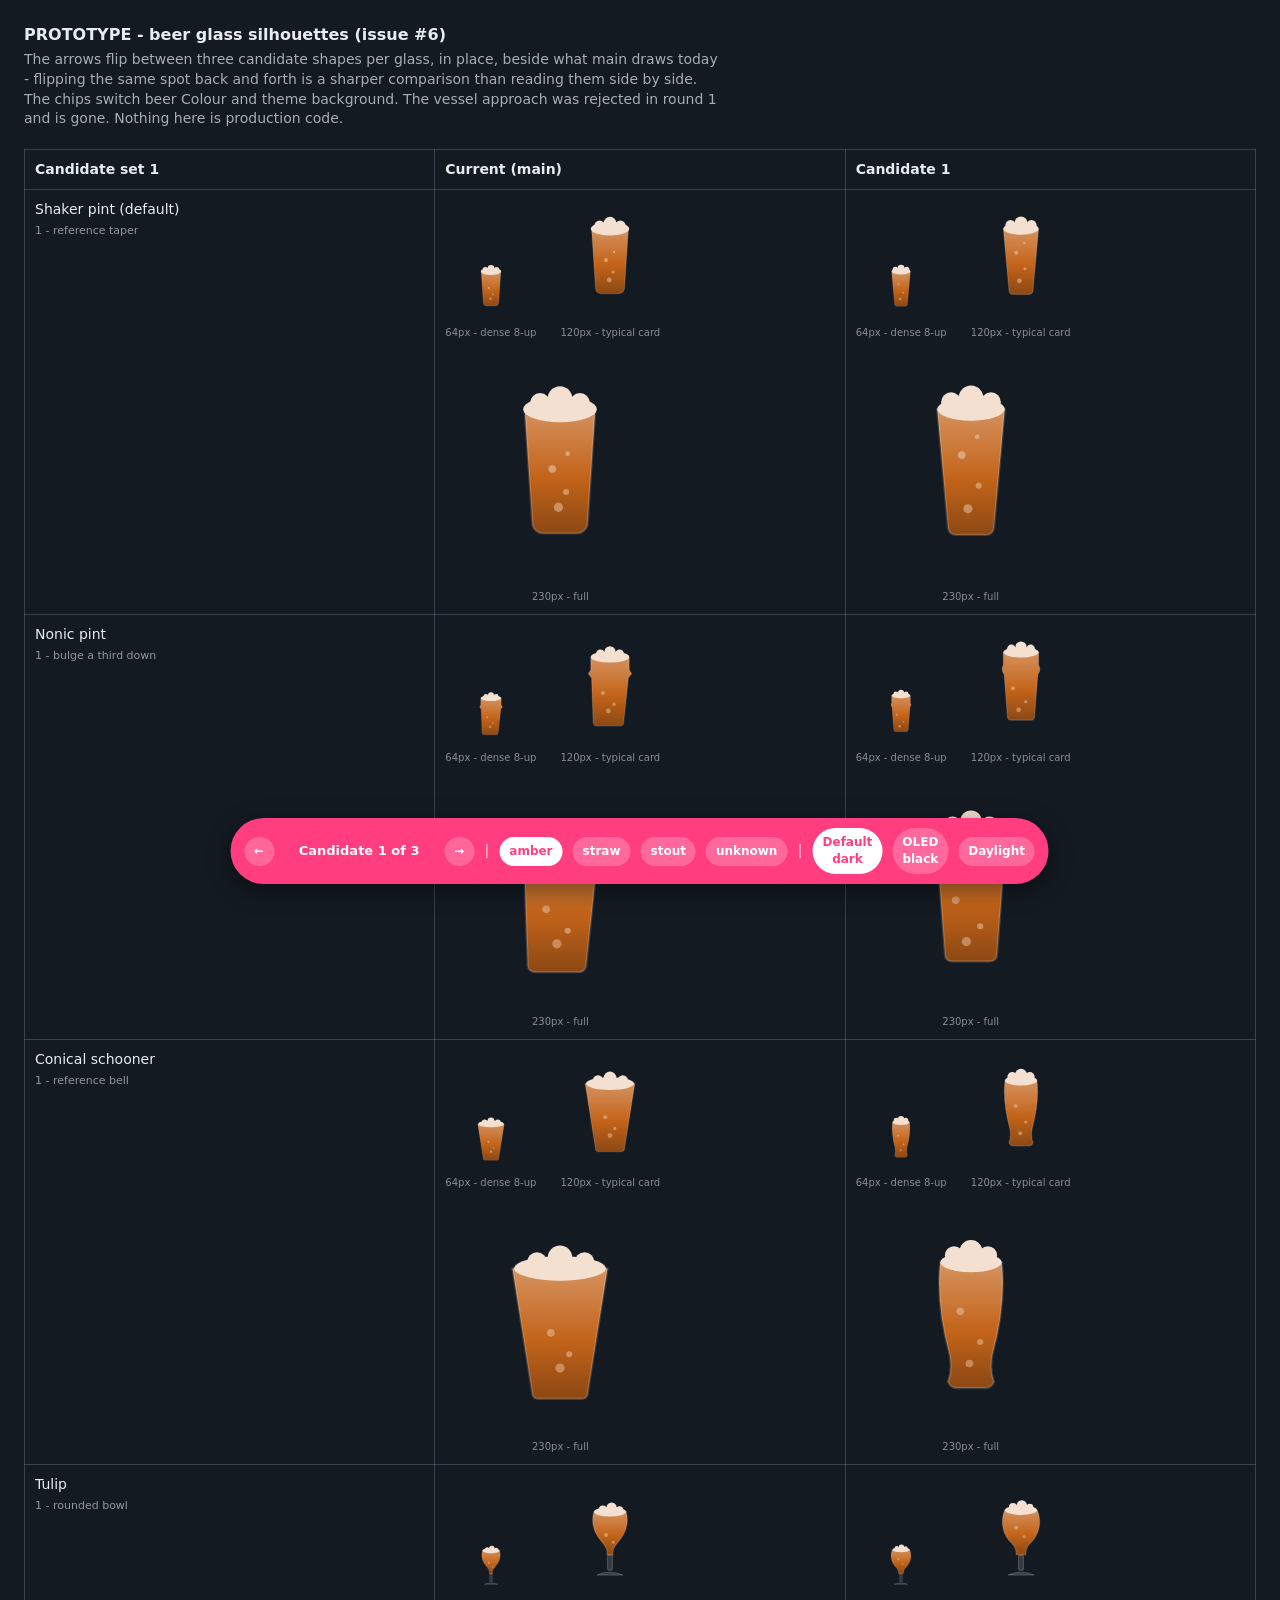
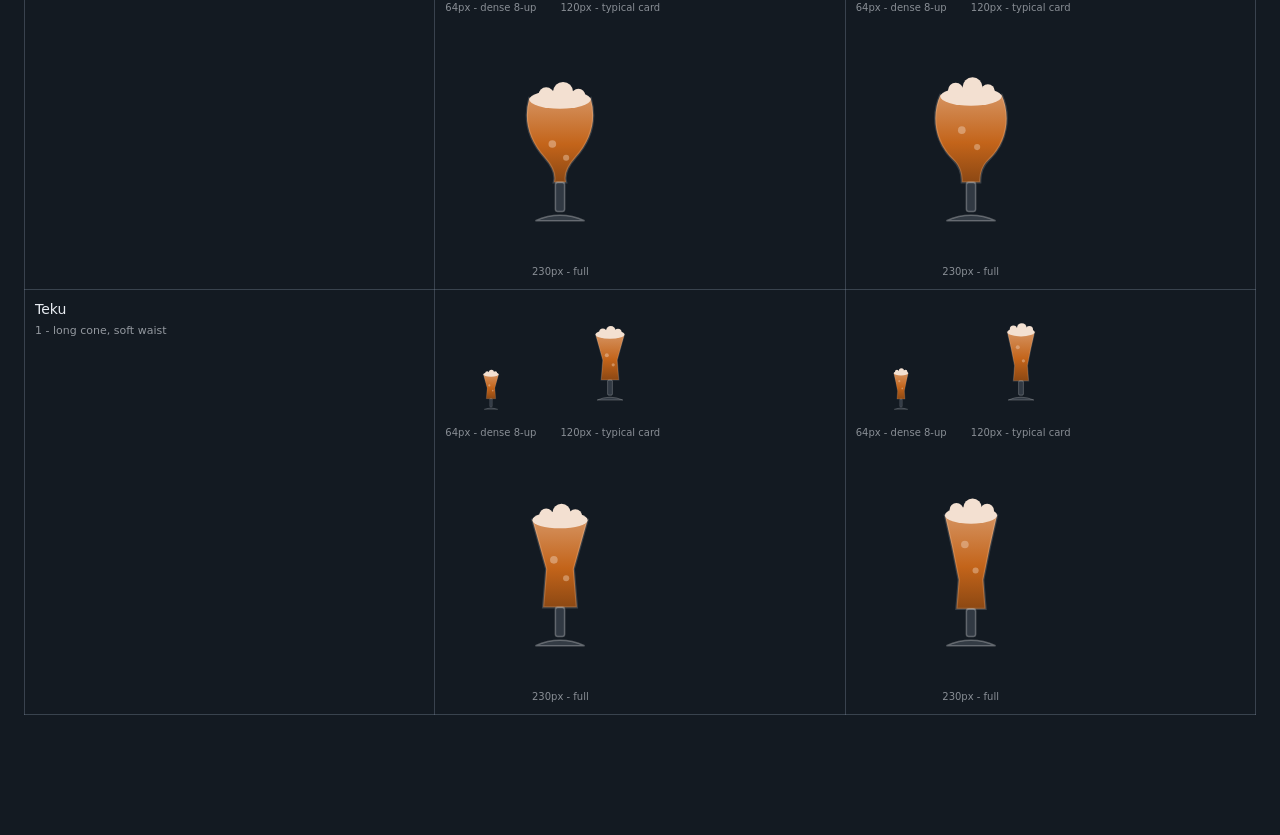
==== commit 5a07c8c9: "prototype(glass): drop the vessel, flip between three shapes per glass Round 1 verdict: the transluc" ====
--- a/prototype/glass_gallery.html
+++ b/prototype/glass_gallery.html
@@ -2,17 +2,17 @@
 <meta charset="utf-8">
 <title>PROTOTYPE - beer glass silhouettes (issue #6)</title>
 <style>
-  body { margin:0; padding:24px 24px 110px; font:14px/1.4 system-ui,sans-serif;
+  body { margin:0; padding:24px 24px 120px; font:14px/1.4 system-ui,sans-serif;
          background:#131a22; color:#e8ecf2; }
-  body[data-bg="oled"]{background:#000000;color:#e8ecf2}body[data-bg="dark"]{background:#131a22;color:#e8ecf2}body[data-bg="light"]{background:#f4f6f8;color:#1a2230}
+  body[data-bg="dark"]{background:#131a22;color:#e8ecf2}body[data-bg="oled"]{background:#000000;color:#e8ecf2}body[data-bg="light"]{background:#f4f6f8;color:#1a2230}
   h1 { font-size:16px; font-weight:600; margin:0 0 4px; }
-  p.sub { margin:0 0 20px; opacity:.7; max-width:70ch; }
+  p.sub { margin:0 0 20px; opacity:.7; max-width:78ch; }
   .scene { display:none; } .scene.on { display:block; }
-  table { border-collapse:collapse; width:100%; }
+  table { border-collapse:collapse; width:100%; table-layout:fixed; }
   th, td { border:1px solid rgba(128,144,160,.35); padding:10px; vertical-align:top; }
   thead th { text-align:left; font-weight:600; }
-  tbody th { text-align:left; width:110px; font-weight:500; }
-  table { table-layout:fixed; }
+  tbody th { text-align:left; width:150px; font-weight:500; }
+  .vlabel { font-weight:400; font-size:11px; opacity:.6; }
   .sizes { display:flex; gap:14px; align-items:flex-end; flex-wrap:wrap; }
   .s { display:flex; flex-direction:column; align-items:center; gap:6px; }
   .s span { font-size:10px; opacity:.55; }
@@ -25,41 +25,50 @@
                  padding:6px 10px; cursor:pointer; background:rgba(255,255,255,.22);
                  color:#fff; }
   #bar button.on { background:#fff; color:#ff3d7f; }
-  #state { min-width:300px; text-align:center; font-size:13px; }
+  #state { min-width:150px; text-align:center; font-size:13px; }
+  .sep { opacity:.55; }
 </style>
 <body data-bg="dark">
 <h1>PROTOTYPE - beer glass silhouettes (issue #6)</h1>
-<p class="sub">Rows are glass types, columns are candidates. Left/right arrows (or the
-buttons) cycle the beer Colour; the background buttons switch theme. Nothing here is
-production code - the winner gets rewritten into <code>app/beer_glass.py</code>.</p>
-<section class="scene" data-colour="straw"><table><thead><tr><th>Pale straw (EBC ~5)</th><th>Current (main)</th><th>A - liquid only</th><th>B - with vessel</th></tr></thead><tbody><tr><th>Shaker pint (default)</th><td><div class="sizes"><div class="s"><div class="box" style="width:64px;height:64px"><svg xmlns="http://www.w3.org/2000/svg" viewBox="0 0 300 300" width="300" height="300" role="img" aria-label="Beer"><defs><linearGradient id="g-straw-default-current" x1="0" y1="0" x2="0" y2="1"><stop offset="0%" stop-color="#f8e4a2"/><stop offset="55%" stop-color="#f5d97a"/><stop offset="100%" stop-color="#b09c58"/></linearGradient></defs><path d="M104 72 h92 l-10 150 a14 14 0 0 1 -14 12 h-44 a14 14 0 0 1 -14 -12 z" fill="url(#g-straw-default-current)" stroke="rgba(255,255,255,0.16)" stroke-width="3"/><ellipse cx="150" cy="72" rx="48" ry="17" fill="#fdf7e4"/><circle cx="124" cy="64" r="13" fill="#fdf7e4"/><circle cx="150" cy="58" r="16" fill="#fdf7e4"/><circle cx="176" cy="64" r="13" fill="#fdf7e4"/><circle cx="140" cy="150" r="5" fill="#faeec3" opacity="0.7"/><circle cx="158" cy="180" r="4" fill="#faeec3" opacity="0.6"/><circle cx="148" cy="200" r="6" fill="#faeec3" opacity="0.6"/><circle cx="160" cy="130" r="3" fill="#faeec3" opacity="0.7"/></svg></div><span>64px - dense 8-up</span></div><div class="s"><div class="box" style="width:120px;height:120px"><svg xmlns="http://www.w3.org/2000/svg" viewBox="0 0 300 300" width="300" height="300" role="img" aria-label="Beer"><defs><linearGradient id="g-straw-default-current" x1="0" y1="0" x2="0" y2="1"><stop offset="0%" stop-color="#f8e4a2"/><stop offset="55%" stop-color="#f5d97a"/><stop offset="100%" stop-color="#b09c58"/></linearGradient></defs><path d="M104 72 h92 l-10 150 a14 14 0 0 1 -14 12 h-44 a14 14 0 0 1 -14 -12 z" fill="url(#g-straw-default-current)" stroke="rgba(255,255,255,0.16)" stroke-width="3"/><ellipse cx="150" cy="72" rx="48" ry="17" fill="#fdf7e4"/><circle cx="124" cy="64" r="13" fill="#fdf7e4"/><circle cx="150" cy="58" r="16" fill="#fdf7e4"/><circle cx="176" cy="64" r="13" fill="#fdf7e4"/><circle cx="140" cy="150" r="5" fill="#faeec3" opacity="0.7"/><circle cx="158" cy="180" r="4" fill="#faeec3" opacity="0.6"/><circle cx="148" cy="200" r="6" fill="#faeec3" opacity="0.6"/><circle cx="160" cy="130" r="3" fill="#faeec3" opacity="0.7"/></svg></div><span>120px - typical card</span></div><div class="s"><div class="box" style="width:230px;height:230px"><svg xmlns="http://www.w3.org/2000/svg" viewBox="0 0 300 300" width="300" height="300" role="img" aria-label="Beer"><defs><linearGradient id="g-straw-default-current" x1="0" y1="0" x2="0" y2="1"><stop offset="0%" stop-color="#f8e4a2"/><stop offset="55%" stop-color="#f5d97a"/><stop offset="100%" stop-color="#b09c58"/></linearGradient></defs><path d="M104 72 h92 l-10 150 a14 14 0 0 1 -14 12 h-44 a14 14 0 0 1 -14 -12 z" fill="url(#g-straw-default-current)" stroke="rgba(255,255,255,0.16)" stroke-width="3"/><ellipse cx="150" cy="72" rx="48" ry="17" fill="#fdf7e4"/><circle cx="124" cy="64" r="13" fill="#fdf7e4"/><circle cx="150" cy="58" r="16" fill="#fdf7e4"/><circle cx="176" cy="64" r="13" fill="#fdf7e4"/><circle cx="140" cy="150" r="5" fill="#faeec3" opacity="0.7"/><circle cx="158" cy="180" r="4" fill="#faeec3" opacity="0.6"/><circle cx="148" cy="200" r="6" fill="#faeec3" opacity="0.6"/><circle cx="160" cy="130" r="3" fill="#faeec3" opacity="0.7"/></svg></div><span>230px - full</span></div></div></td><td><div class="sizes"><div class="s"><div class="box" style="width:64px;height:64px"><svg xmlns="http://www.w3.org/2000/svg" viewBox="0 0 300 300" width="300" height="300" role="img" aria-label="Beer"><defs><linearGradient id="g-straw-default-a" x1="0" y1="0" x2="0" y2="1"><stop offset="0%" stop-color="#f8e4a2"/><stop offset="55%" stop-color="#f5d97a"/><stop offset="100%" stop-color="#b09c58"/></linearGradient></defs><path d="M104 76 L113 226 q1 10 11 10 h52 q10 0 10 -10 L196 76 Z" fill="url(#g-straw-default-a)" stroke="rgba(255,255,255,0.16)" stroke-width="3"/><ellipse cx="150" cy="76" rx="46" ry="15" fill="#fdf7e4"/><circle cx="124" cy="67" r="13" fill="#fdf7e4"/><circle cx="150" cy="61" r="16" fill="#fdf7e4"/><circle cx="176" cy="67" r="13" fill="#fdf7e4"/><circle cx="138" cy="140" r="5" fill="#faeec3" opacity="0.7"/><circle cx="160" cy="176" r="4" fill="#faeec3" opacity="0.6"/><circle cx="146" cy="204" r="6" fill="#faeec3" opacity="0.6"/><circle cx="158" cy="118" r="3" fill="#faeec3" opacity="0.7"/></svg></div><span>64px - dense 8-up</span></div><div class="s"><div class="box" style="width:120px;height:120px"><svg xmlns="http://www.w3.org/2000/svg" viewBox="0 0 300 300" width="300" height="300" role="img" aria-label="Beer"><defs><linearGradient id="g-straw-default-a" x1="0" y1="0" x2="0" y2="1"><stop offset="0%" stop-color="#f8e4a2"/><stop offset="55%" stop-color="#f5d97a"/><stop offset="100%" stop-color="#b09c58"/></linearGradient></defs><path d="M104 76 L113 226 q1 10 11 10 h52 q10 0 10 -10 L196 76 Z" fill="url(#g-straw-default-a)" stroke="rgba(255,255,255,0.16)" stroke-width="3"/><ellipse cx="150" cy="76" rx="46" ry="15" fill="#fdf7e4"/><circle cx="124" cy="67" r="13" fill="#fdf7e4"/><circle cx="150" cy="61" r="16" fill="#fdf7e4"/><circle cx="176" cy="67" r="13" fill="#fdf7e4"/><circle cx="138" cy="140" r="5" fill="#faeec3" opacity="0.7"/><circle cx="160" cy="176" r="4" fill="#faeec3" opacity="0.6"/><circle cx="146" cy="204" r="6" fill="#faeec3" opacity="0.6"/><circle cx="158" cy="118" r="3" fill="#faeec3" opacity="0.7"/></svg></div><span>120px - typical card</span></div><div class="s"><div class="box" style="width:230px;height:230px"><svg xmlns="http://www.w3.org/2000/svg" viewBox="0 0 300 300" width="300" height="300" role="img" aria-label="Beer"><defs><linearGradient id="g-straw-default-a" x1="0" y1="0" x2="0" y2="1"><stop offset="0%" stop-color="#f8e4a2"/><stop offset="55%" stop-color="#f5d97a"/><stop offset="100%" stop-color="#b09c58"/></linearGradient></defs><path d="M104 76 L113 226 q1 10 11 10 h52 q10 0 10 -10 L196 76 Z" fill="url(#g-straw-default-a)" stroke="rgba(255,255,255,0.16)" stroke-width="3"/><ellipse cx="150" cy="76" rx="46" ry="15" fill="#fdf7e4"/><circle cx="124" cy="67" r="13" fill="#fdf7e4"/><circle cx="150" cy="61" r="16" fill="#fdf7e4"/><circle cx="176" cy="67" r="13" fill="#fdf7e4"/><circle cx="138" cy="140" r="5" fill="#faeec3" opacity="0.7"/><circle cx="160" cy="176" r="4" fill="#faeec3" opacity="0.6"/><circle cx="146" cy="204" r="6" fill="#faeec3" opacity="0.6"/><circle cx="158" cy="118" r="3" fill="#faeec3" opacity="0.7"/></svg></div><span>230px - full</span></div></div></td><td><div class="sizes"><div class="s"><div class="box" style="width:64px;height:64px"><svg xmlns="http://www.w3.org/2000/svg" viewBox="0 0 300 300" width="300" height="300" role="img" aria-label="Beer"><defs><linearGradient id="g-straw-default-b" x1="0" y1="0" x2="0" y2="1"><stop offset="0%" stop-color="#f8e4a2"/><stop offset="55%" stop-color="#f5d97a"/><stop offset="100%" stop-color="#b09c58"/></linearGradient></defs><path d="M96 62 L106 240 q1 6 7 6 h74 q6 0 7 -6 L204 62" fill="rgba(214,226,240,0.16)" stroke="rgba(255,255,255,0.28)" stroke-width="2.5"/><path d="M105 226 L106 240 q1 6 7 6 h74 q6 0 7 -6 L195 226 Z" fill="rgba(214,226,240,0.30)" stroke="rgba(255,255,255,0.28)" stroke-width="2"/><path d="M104 84 L113 232 q1 7 8 7 h58 q7 0 8 -7 L196 84 Z" fill="url(#g-straw-default-b)" stroke="rgba(255,255,255,0.16)" stroke-width="3"/><ellipse cx="150" cy="84" rx="46" ry="13" fill="#fdf7e4"/><circle cx="126" cy="74" r="11" fill="#fdf7e4"/><circle cx="150" cy="69" r="14" fill="#fdf7e4"/><circle cx="174" cy="74" r="11" fill="#fdf7e4"/><circle cx="138" cy="150" r="5" fill="#faeec3" opacity="0.7"/><circle cx="162" cy="186" r="4" fill="#faeec3" opacity="0.6"/><circle cx="146" cy="212" r="6" fill="#faeec3" opacity="0.6"/><circle cx="158" cy="126" r="3" fill="#faeec3" opacity="0.7"/></svg></div><span>64px - dense 8-up</span></div><div class="s"><div class="box" style="width:120px;height:120px"><svg xmlns="http://www.w3.org/2000/svg" viewBox="0 0 300 300" width="300" height="300" role="img" aria-label="Beer"><defs><linearGradient id="g-straw-default-b" x1="0" y1="0" x2="0" y2="1"><stop offset="0%" stop-color="#f8e4a2"/><stop offset="55%" stop-color="#f5d97a"/><stop offset="100%" stop-color="#b09c58"/></linearGradient></defs><path d="M96 62 L106 240 q1 6 7 6 h74 q6 0 7 -6 L204 62" fill="rgba(214,226,240,0.16)" stroke="rgba(255,255,255,0.28)" stroke-width="2.5"/><path d="M105 226 L106 240 q1 6 7 6 h74 q6 0 7 -6 L195 226 Z" fill="rgba(214,226,240,0.30)" stroke="rgba(255,255,255,0.28)" stroke-width="2"/><path d="M104 84 L113 232 q1 7 8 7 h58 q7 0 8 -7 L196 84 Z" fill="url(#g-straw-default-b)" stroke="rgba(255,255,255,0.16)" stroke-width="3"/><ellipse cx="150" cy="84" rx="46" ry="13" fill="#fdf7e4"/><circle cx="126" cy="74" r="11" fill="#fdf7e4"/><circle cx="150" cy="69" r="14" fill="#fdf7e4"/><circle cx="174" cy="74" r="11" fill="#fdf7e4"/><circle cx="138" cy="150" r="5" fill="#faeec3" opacity="0.7"/><circle cx="162" cy="186" r="4" fill="#faeec3" opacity="0.6"/><circle cx="146" cy="212" r="6" fill="#faeec3" opacity="0.6"/><circle cx="158" cy="126" r="3" fill="#faeec3" opacity="0.7"/></svg></div><span>120px - typical card</span></div><div class="s"><div class="box" style="width:230px;height:230px"><svg xmlns="http://www.w3.org/2000/svg" viewBox="0 0 300 300" width="300" height="300" role="img" aria-label="Beer"><defs><linearGradient id="g-straw-default-b" x1="0" y1="0" x2="0" y2="1"><stop offset="0%" stop-color="#f8e4a2"/><stop offset="55%" stop-color="#f5d97a"/><stop offset="100%" stop-color="#b09c58"/></linearGradient></defs><path d="M96 62 L106 240 q1 6 7 6 h74 q6 0 7 -6 L204 62" fill="rgba(214,226,240,0.16)" stroke="rgba(255,255,255,0.28)" stroke-width="2.5"/><path d="M105 226 L106 240 q1 6 7 6 h74 q6 0 7 -6 L195 226 Z" fill="rgba(214,226,240,0.30)" stroke="rgba(255,255,255,0.28)" stroke-width="2"/><path d="M104 84 L113 232 q1 7 8 7 h58 q7 0 8 -7 L196 84 Z" fill="url(#g-straw-default-b)" stroke="rgba(255,255,255,0.16)" stroke-width="3"/><ellipse cx="150" cy="84" rx="46" ry="13" fill="#fdf7e4"/><circle cx="126" cy="74" r="11" fill="#fdf7e4"/><circle cx="150" cy="69" r="14" fill="#fdf7e4"/><circle cx="174" cy="74" r="11" fill="#fdf7e4"/><circle cx="138" cy="150" r="5" fill="#faeec3" opacity="0.7"/><circle cx="162" cy="186" r="4" fill="#faeec3" opacity="0.6"/><circle cx="146" cy="212" r="6" fill="#faeec3" opacity="0.6"/><circle cx="158" cy="126" r="3" fill="#faeec3" opacity="0.7"/></svg></div><span>230px - full</span></div></div></td></tr><tr><th>Nonic pint</th><td><div class="sizes"><div class="s"><div class="box" style="width:64px;height:64px"><svg xmlns="http://www.w3.org/2000/svg" viewBox="0 0 300 300" width="300" height="300" role="img" aria-label="Beer"><defs><linearGradient id="g-straw-nonicpint-current" x1="0" y1="0" x2="0" y2="1"><stop offset="0%" stop-color="#f8e4a2"/><stop offset="55%" stop-color="#f5d97a"/><stop offset="100%" stop-color="#b09c58"/></linearGradient></defs><path d="M102 80 L102 112 L96 122 L104 132 L108 244 a9 9 0 0 0 9 8 h58 a9 9 0 0 0 9 -8 L196 132 L204 122 L198 112 L198 80 Z" fill="url(#g-straw-nonicpint-current)" stroke="rgba(255,255,255,0.16)" stroke-width="3"/><ellipse cx="150" cy="80" rx="48" ry="14" fill="#fdf7e4"/><circle cx="126" cy="72" r="11" fill="#fdf7e4"/><circle cx="150" cy="67" r="14" fill="#fdf7e4"/><circle cx="174" cy="72" r="11" fill="#fdf7e4"/><circle cx="132" cy="170" r="5" fill="#faeec3" opacity="0.6"/><circle cx="160" cy="198" r="4" fill="#faeec3" opacity="0.6"/><circle cx="146" cy="215" r="6" fill="#faeec3" opacity="0.55"/></svg></div><span>64px - dense 8-up</span></div><div class="s"><div class="box" style="width:120px;height:120px"><svg xmlns="http://www.w3.org/2000/svg" viewBox="0 0 300 300" width="300" height="300" role="img" aria-label="Beer"><defs><linearGradient id="g-straw-nonicpint-current" x1="0" y1="0" x2="0" y2="1"><stop offset="0%" stop-color="#f8e4a2"/><stop offset="55%" stop-color="#f5d97a"/><stop offset="100%" stop-color="#b09c58"/></linearGradient></defs><path d="M102 80 L102 112 L96 122 L104 132 L108 244 a9 9 0 0 0 9 8 h58 a9 9 0 0 0 9 -8 L196 132 L204 122 L198 112 L198 80 Z" fill="url(#g-straw-nonicpint-current)" stroke="rgba(255,255,255,0.16)" stroke-width="3"/><ellipse cx="150" cy="80" rx="48" ry="14" fill="#fdf7e4"/><circle cx="126" cy="72" r="11" fill="#fdf7e4"/><circle cx="150" cy="67" r="14" fill="#fdf7e4"/><circle cx="174" cy="72" r="11" fill="#fdf7e4"/><circle cx="132" cy="170" r="5" fill="#faeec3" opacity="0.6"/><circle cx="160" cy="198" r="4" fill="#faeec3" opacity="0.6"/><circle cx="146" cy="215" r="6" fill="#faeec3" opacity="0.55"/></svg></div><span>120px - typical card</span></div><div class="s"><div class="box" style="width:230px;height:230px"><svg xmlns="http://www.w3.org/2000/svg" viewBox="0 0 300 300" width="300" height="300" role="img" aria-label="Beer"><defs><linearGradient id="g-straw-nonicpint-current" x1="0" y1="0" x2="0" y2="1"><stop offset="0%" stop-color="#f8e4a2"/><stop offset="55%" stop-color="#f5d97a"/><stop offset="100%" stop-color="#b09c58"/></linearGradient></defs><path d="M102 80 L102 112 L96 122 L104 132 L108 244 a9 9 0 0 0 9 8 h58 a9 9 0 0 0 9 -8 L196 132 L204 122 L198 112 L198 80 Z" fill="url(#g-straw-nonicpint-current)" stroke="rgba(255,255,255,0.16)" stroke-width="3"/><ellipse cx="150" cy="80" rx="48" ry="14" fill="#fdf7e4"/><circle cx="126" cy="72" r="11" fill="#fdf7e4"/><circle cx="150" cy="67" r="14" fill="#fdf7e4"/><circle cx="174" cy="72" r="11" fill="#fdf7e4"/><circle cx="132" cy="170" r="5" fill="#faeec3" opacity="0.6"/><circle cx="160" cy="198" r="4" fill="#faeec3" opacity="0.6"/><circle cx="146" cy="215" r="6" fill="#faeec3" opacity="0.55"/></svg></div><span>230px - full</span></div></div></td><td><div class="sizes"><div class="s"><div class="box" style="width:64px;height:64px"><svg xmlns="http://www.w3.org/2000/svg" viewBox="0 0 300 300" width="300" height="300" role="img" aria-label="Beer"><defs><linearGradient id="g-straw-nonicpint-a" x1="0" y1="0" x2="0" y2="1"><stop offset="0%" stop-color="#f8e4a2"/><stop offset="55%" stop-color="#f5d97a"/><stop offset="100%" stop-color="#b09c58"/></linearGradient></defs><path d="M106 68 L106 100 Q99 112 108 124 L116 228 q0 10 10 10 h48 q10 0 10 -10 L192 124 Q201 112 194 100 L194 68 Z" fill="url(#g-straw-nonicpint-a)" stroke="rgba(255,255,255,0.16)" stroke-width="3"/><ellipse cx="150" cy="68" rx="44" ry="13" fill="#fdf7e4"/><circle cx="126" cy="60" r="11" fill="#fdf7e4"/><circle cx="150" cy="55" r="14" fill="#fdf7e4"/><circle cx="174" cy="60" r="11" fill="#fdf7e4"/><circle cx="130" cy="160" r="5" fill="#faeec3" opacity="0.6"/><circle cx="162" cy="192" r="4" fill="#faeec3" opacity="0.6"/><circle cx="144" cy="212" r="6" fill="#faeec3" opacity="0.55"/></svg></div><span>64px - dense 8-up</span></div><div class="s"><div class="box" style="width:120px;height:120px"><svg xmlns="http://www.w3.org/2000/svg" viewBox="0 0 300 300" width="300" height="300" role="img" aria-label="Beer"><defs><linearGradient id="g-straw-nonicpint-a" x1="0" y1="0" x2="0" y2="1"><stop offset="0%" stop-color="#f8e4a2"/><stop offset="55%" stop-color="#f5d97a"/><stop offset="100%" stop-color="#b09c58"/></linearGradient></defs><path d="M106 68 L106 100 Q99 112 108 124 L116 228 q0 10 10 10 h48 q10 0 10 -10 L192 124 Q201 112 194 100 L194 68 Z" fill="url(#g-straw-nonicpint-a)" stroke="rgba(255,255,255,0.16)" stroke-width="3"/><ellipse cx="150" cy="68" rx="44" ry="13" fill="#fdf7e4"/><circle cx="126" cy="60" r="11" fill="#fdf7e4"/><circle cx="150" cy="55" r="14" fill="#fdf7e4"/><circle cx="174" cy="60" r="11" fill="#fdf7e4"/><circle cx="130" cy="160" r="5" fill="#faeec3" opacity="0.6"/><circle cx="162" cy="192" r="4" fill="#faeec3" opacity="0.6"/><circle cx="144" cy="212" r="6" fill="#faeec3" opacity="0.55"/></svg></div><span>120px - typical card</span></div><div class="s"><div class="box" style="width:230px;height:230px"><svg xmlns="http://www.w3.org/2000/svg" viewBox="0 0 300 300" width="300" height="300" role="img" aria-label="Beer"><defs><linearGradient id="g-straw-nonicpint-a" x1="0" y1="0" x2="0" y2="1"><stop offset="0%" stop-color="#f8e4a2"/><stop offset="55%" stop-color="#f5d97a"/><stop offset="100%" stop-color="#b09c58"/></linearGradient></defs><path d="M106 68 L106 100 Q99 112 108 124 L116 228 q0 10 10 10 h48 q10 0 10 -10 L192 124 Q201 112 194 100 L194 68 Z" fill="url(#g-straw-nonicpint-a)" stroke="rgba(255,255,255,0.16)" stroke-width="3"/><ellipse cx="150" cy="68" rx="44" ry="13" fill="#fdf7e4"/><circle cx="126" cy="60" r="11" fill="#fdf7e4"/><circle cx="150" cy="55" r="14" fill="#fdf7e4"/><circle cx="174" cy="60" r="11" fill="#fdf7e4"/><circle cx="130" cy="160" r="5" fill="#faeec3" opacity="0.6"/><circle cx="162" cy="192" r="4" fill="#faeec3" opacity="0.6"/><circle cx="144" cy="212" r="6" fill="#faeec3" opacity="0.55"/></svg></div><span>230px - full</span></div></div></td><td><div class="sizes"><div class="s"><div class="box" style="width:64px;height:64px"><svg xmlns="http://www.w3.org/2000/svg" viewBox="0 0 300 300" width="300" height="300" role="img" aria-label="Beer"><defs><linearGradient id="g-straw-nonicpint-b" x1="0" y1="0" x2="0" y2="1"><stop offset="0%" stop-color="#f8e4a2"/><stop offset="55%" stop-color="#f5d97a"/><stop offset="100%" stop-color="#b09c58"/></linearGradient></defs><path d="M98 58 L98 92 Q92 104 100 116 L110 242 q1 6 7 6 h66 q6 0 7 -6 L200 116 Q208 104 202 92 L202 58" fill="rgba(214,226,240,0.16)" stroke="rgba(255,255,255,0.28)" stroke-width="2.5"/><path d="M109 228 L110 242 q1 6 7 6 h66 q6 0 7 -6 L191 228 Z" fill="rgba(214,226,240,0.30)" stroke="rgba(255,255,255,0.28)" stroke-width="2"/><path d="M105 80 L105 94 Q100 104 107 114 L117 236 q1 6 7 6 h52 q6 0 7 -6 L193 114 Q200 104 195 94 L195 80 Z" fill="url(#g-straw-nonicpint-b)" stroke="rgba(255,255,255,0.16)" stroke-width="3"/><ellipse cx="150" cy="80" rx="44" ry="12" fill="#fdf7e4"/><circle cx="128" cy="72" r="10" fill="#fdf7e4"/><circle cx="150" cy="67" r="13" fill="#fdf7e4"/><circle cx="172" cy="72" r="10" fill="#fdf7e4"/><circle cx="128" cy="160" r="5" fill="#faeec3" opacity="0.6"/><circle cx="162" cy="196" r="4" fill="#faeec3" opacity="0.6"/><circle cx="144" cy="218" r="6" fill="#faeec3" opacity="0.55"/></svg></div><span>64px - dense 8-up</span></div><div class="s"><div class="box" style="width:120px;height:120px"><svg xmlns="http://www.w3.org/2000/svg" viewBox="0 0 300 300" width="300" height="300" role="img" aria-label="Beer"><defs><linearGradient id="g-straw-nonicpint-b" x1="0" y1="0" x2="0" y2="1"><stop offset="0%" stop-color="#f8e4a2"/><stop offset="55%" stop-color="#f5d97a"/><stop offset="100%" stop-color="#b09c58"/></linearGradient></defs><path d="M98 58 L98 92 Q92 104 100 116 L110 242 q1 6 7 6 h66 q6 0 7 -6 L200 116 Q208 104 202 92 L202 58" fill="rgba(214,226,240,0.16)" stroke="rgba(255,255,255,0.28)" stroke-width="2.5"/><path d="M109 228 L110 242 q1 6 7 6 h66 q6 0 7 -6 L191 228 Z" fill="rgba(214,226,240,0.30)" stroke="rgba(255,255,255,0.28)" stroke-width="2"/><path d="M105 80 L105 94 Q100 104 107 114 L117 236 q1 6 7 6 h52 q6 0 7 -6 L193 114 Q200 104 195 94 L195 80 Z" fill="url(#g-straw-nonicpint-b)" stroke="rgba(255,255,255,0.16)" stroke-width="3"/><ellipse cx="150" cy="80" rx="44" ry="12" fill="#fdf7e4"/><circle cx="128" cy="72" r="10" fill="#fdf7e4"/><circle cx="150" cy="67" r="13" fill="#fdf7e4"/><circle cx="172" cy="72" r="10" fill="#fdf7e4"/><circle cx="128" cy="160" r="5" fill="#faeec3" opacity="0.6"/><circle cx="162" cy="196" r="4" fill="#faeec3" opacity="0.6"/><circle cx="144" cy="218" r="6" fill="#faeec3" opacity="0.55"/></svg></div><span>120px - typical card</span></div><div class="s"><div class="box" style="width:230px;height:230px"><svg xmlns="http://www.w3.org/2000/svg" viewBox="0 0 300 300" width="300" height="300" role="img" aria-label="Beer"><defs><linearGradient id="g-straw-nonicpint-b" x1="0" y1="0" x2="0" y2="1"><stop offset="0%" stop-color="#f8e4a2"/><stop offset="55%" stop-color="#f5d97a"/><stop offset="100%" stop-color="#b09c58"/></linearGradient></defs><path d="M98 58 L98 92 Q92 104 100 116 L110 242 q1 6 7 6 h66 q6 0 7 -6 L200 116 Q208 104 202 92 L202 58" fill="rgba(214,226,240,0.16)" stroke="rgba(255,255,255,0.28)" stroke-width="2.5"/><path d="M109 228 L110 242 q1 6 7 6 h66 q6 0 7 -6 L191 228 Z" fill="rgba(214,226,240,0.30)" stroke="rgba(255,255,255,0.28)" stroke-width="2"/><path d="M105 80 L105 94 Q100 104 107 114 L117 236 q1 6 7 6 h52 q6 0 7 -6 L193 114 Q200 104 195 94 L195 80 Z" fill="url(#g-straw-nonicpint-b)" stroke="rgba(255,255,255,0.16)" stroke-width="3"/><ellipse cx="150" cy="80" rx="44" ry="12" fill="#fdf7e4"/><circle cx="128" cy="72" r="10" fill="#fdf7e4"/><circle cx="150" cy="67" r="13" fill="#fdf7e4"/><circle cx="172" cy="72" r="10" fill="#fdf7e4"/><circle cx="128" cy="160" r="5" fill="#faeec3" opacity="0.6"/><circle cx="162" cy="196" r="4" fill="#faeec3" opacity="0.6"/><circle cx="144" cy="218" r="6" fill="#faeec3" opacity="0.55"/></svg></div><span>230px - full</span></div></div></td></tr><tr><th>Conical schooner</th><td><div class="sizes"><div class="s"><div class="box" style="width:64px;height:64px"><svg xmlns="http://www.w3.org/2000/svg" viewBox="0 0 300 300" width="300" height="300" role="img" aria-label="Beer"><defs><linearGradient id="g-straw-schooner-current" x1="0" y1="0" x2="0" y2="1"><stop offset="0%" stop-color="#f8e4a2"/><stop offset="55%" stop-color="#f5d97a"/><stop offset="100%" stop-color="#b09c58"/></linearGradient></defs><path d="M88 84 L212 84 L186 248 a7 7 0 0 1 -7 6 h-58 a7 7 0 0 1 -7 -6 Z" fill="url(#g-straw-schooner-current)" stroke="rgba(255,255,255,0.16)" stroke-width="3"/><ellipse cx="150" cy="84" rx="60" ry="16" fill="#fdf7e4"/><circle cx="120" cy="76" r="13" fill="#fdf7e4"/><circle cx="150" cy="70" r="16" fill="#fdf7e4"/><circle cx="182" cy="76" r="13" fill="#fdf7e4"/><circle cx="138" cy="168" r="5" fill="#faeec3" opacity="0.6"/><circle cx="162" cy="196" r="4" fill="#faeec3" opacity="0.6"/><circle cx="150" cy="214" r="6" fill="#faeec3" opacity="0.55"/></svg></div><span>64px - dense 8-up</span></div><div class="s"><div class="box" style="width:120px;height:120px"><svg xmlns="http://www.w3.org/2000/svg" viewBox="0 0 300 300" width="300" height="300" role="img" aria-label="Beer"><defs><linearGradient id="g-straw-schooner-current" x1="0" y1="0" x2="0" y2="1"><stop offset="0%" stop-color="#f8e4a2"/><stop offset="55%" stop-color="#f5d97a"/><stop offset="100%" stop-color="#b09c58"/></linearGradient></defs><path d="M88 84 L212 84 L186 248 a7 7 0 0 1 -7 6 h-58 a7 7 0 0 1 -7 -6 Z" fill="url(#g-straw-schooner-current)" stroke="rgba(255,255,255,0.16)" stroke-width="3"/><ellipse cx="150" cy="84" rx="60" ry="16" fill="#fdf7e4"/><circle cx="120" cy="76" r="13" fill="#fdf7e4"/><circle cx="150" cy="70" r="16" fill="#fdf7e4"/><circle cx="182" cy="76" r="13" fill="#fdf7e4"/><circle cx="138" cy="168" r="5" fill="#faeec3" opacity="0.6"/><circle cx="162" cy="196" r="4" fill="#faeec3" opacity="0.6"/><circle cx="150" cy="214" r="6" fill="#faeec3" opacity="0.55"/></svg></div><span>120px - typical card</span></div><div class="s"><div class="box" style="width:230px;height:230px"><svg xmlns="http://www.w3.org/2000/svg" viewBox="0 0 300 300" width="300" height="300" role="img" aria-label="Beer"><defs><linearGradient id="g-straw-schooner-current" x1="0" y1="0" x2="0" y2="1"><stop offset="0%" stop-color="#f8e4a2"/><stop offset="55%" stop-color="#f5d97a"/><stop offset="100%" stop-color="#b09c58"/></linearGradient></defs><path d="M88 84 L212 84 L186 248 a7 7 0 0 1 -7 6 h-58 a7 7 0 0 1 -7 -6 Z" fill="url(#g-straw-schooner-current)" stroke="rgba(255,255,255,0.16)" stroke-width="3"/><ellipse cx="150" cy="84" rx="60" ry="16" fill="#fdf7e4"/><circle cx="120" cy="76" r="13" fill="#fdf7e4"/><circle cx="150" cy="70" r="16" fill="#fdf7e4"/><circle cx="182" cy="76" r="13" fill="#fdf7e4"/><circle cx="138" cy="168" r="5" fill="#faeec3" opacity="0.6"/><circle cx="162" cy="196" r="4" fill="#faeec3" opacity="0.6"/><circle cx="150" cy="214" r="6" fill="#faeec3" opacity="0.55"/></svg></div><span>230px - full</span></div></div></td><td><div class="sizes"><div class="s"><div class="box" style="width:64px;height:64px"><svg xmlns="http://www.w3.org/2000/svg" viewBox="0 0 300 300" width="300" height="300" role="img" aria-label="Beer"><defs><linearGradient id="g-straw-schooner-a" x1="0" y1="0" x2="0" y2="1"><stop offset="0%" stop-color="#f8e4a2"/><stop offset="55%" stop-color="#f5d97a"/><stop offset="100%" stop-color="#b09c58"/></linearGradient></defs><path d="M98 80 L124 228 q1 10 11 10 h30 q10 0 11 -10 L202 80 Z" fill="url(#g-straw-schooner-a)" stroke="rgba(255,255,255,0.16)" stroke-width="3"/><ellipse cx="150" cy="80" rx="52" ry="15" fill="#fdf7e4"/><circle cx="122" cy="71" r="12" fill="#fdf7e4"/><circle cx="150" cy="66" r="15" fill="#fdf7e4"/><circle cx="178" cy="71" r="12" fill="#fdf7e4"/><circle cx="136" cy="150" r="5" fill="#faeec3" opacity="0.6"/><circle cx="160" cy="182" r="4" fill="#faeec3" opacity="0.6"/><circle cx="150" cy="206" r="5" fill="#faeec3" opacity="0.55"/></svg></div><span>64px - dense 8-up</span></div><div class="s"><div class="box" style="width:120px;height:120px"><svg xmlns="http://www.w3.org/2000/svg" viewBox="0 0 300 300" width="300" height="300" role="img" aria-label="Beer"><defs><linearGradient id="g-straw-schooner-a" x1="0" y1="0" x2="0" y2="1"><stop offset="0%" stop-color="#f8e4a2"/><stop offset="55%" stop-color="#f5d97a"/><stop offset="100%" stop-color="#b09c58"/></linearGradient></defs><path d="M98 80 L124 228 q1 10 11 10 h30 q10 0 11 -10 L202 80 Z" fill="url(#g-straw-schooner-a)" stroke="rgba(255,255,255,0.16)" stroke-width="3"/><ellipse cx="150" cy="80" rx="52" ry="15" fill="#fdf7e4"/><circle cx="122" cy="71" r="12" fill="#fdf7e4"/><circle cx="150" cy="66" r="15" fill="#fdf7e4"/><circle cx="178" cy="71" r="12" fill="#fdf7e4"/><circle cx="136" cy="150" r="5" fill="#faeec3" opacity="0.6"/><circle cx="160" cy="182" r="4" fill="#faeec3" opacity="0.6"/><circle cx="150" cy="206" r="5" fill="#faeec3" opacity="0.55"/></svg></div><span>120px - typical card</span></div><div class="s"><div class="box" style="width:230px;height:230px"><svg xmlns="http://www.w3.org/2000/svg" viewBox="0 0 300 300" width="300" height="300" role="img" aria-label="Beer"><defs><linearGradient id="g-straw-schooner-a" x1="0" y1="0" x2="0" y2="1"><stop offset="0%" stop-color="#f8e4a2"/><stop offset="55%" stop-color="#f5d97a"/><stop offset="100%" stop-color="#b09c58"/></linearGradient></defs><path d="M98 80 L124 228 q1 10 11 10 h30 q10 0 11 -10 L202 80 Z" fill="url(#g-straw-schooner-a)" stroke="rgba(255,255,255,0.16)" stroke-width="3"/><ellipse cx="150" cy="80" rx="52" ry="15" fill="#fdf7e4"/><circle cx="122" cy="71" r="12" fill="#fdf7e4"/><circle cx="150" cy="66" r="15" fill="#fdf7e4"/><circle cx="178" cy="71" r="12" fill="#fdf7e4"/><circle cx="136" cy="150" r="5" fill="#faeec3" opacity="0.6"/><circle cx="160" cy="182" r="4" fill="#faeec3" opacity="0.6"/><circle cx="150" cy="206" r="5" fill="#faeec3" opacity="0.55"/></svg></div><span>230px - full</span></div></div></td><td><div class="sizes"><div class="s"><div class="box" style="width:64px;height:64px"><svg xmlns="http://www.w3.org/2000/svg" viewBox="0 0 300 300" width="300" height="300" role="img" aria-label="Beer"><defs><linearGradient id="g-straw-schooner-b" x1="0" y1="0" x2="0" y2="1"><stop offset="0%" stop-color="#f8e4a2"/><stop offset="55%" stop-color="#f5d97a"/><stop offset="100%" stop-color="#b09c58"/></linearGradient></defs><path d="M92 70 L122 242 q1 8 9 8 h38 q8 0 9 -8 L208 70" fill="rgba(214,226,240,0.16)" stroke="rgba(255,255,255,0.28)" stroke-width="2.5"/><path d="M120 230 L122 242 q1 8 9 8 h38 q8 0 9 -8 L180 230 Z" fill="rgba(214,226,240,0.30)" stroke="rgba(255,255,255,0.28)" stroke-width="2"/><path d="M103 92 L128 236 q1 6 7 6 h30 q6 0 7 -6 L197 92 Z" fill="url(#g-straw-schooner-b)" stroke="rgba(255,255,255,0.16)" stroke-width="3"/><ellipse cx="150" cy="92" rx="45" ry="13" fill="#fdf7e4"/><circle cx="124" cy="83" r="12" fill="#fdf7e4"/><circle cx="150" cy="78" r="15" fill="#fdf7e4"/><circle cx="176" cy="83" r="12" fill="#fdf7e4"/><circle cx="136" cy="158" r="5" fill="#faeec3" opacity="0.6"/><circle cx="160" cy="190" r="4" fill="#faeec3" opacity="0.6"/><circle cx="150" cy="214" r="5" fill="#faeec3" opacity="0.55"/></svg></div><span>64px - dense 8-up</span></div><div class="s"><div class="box" style="width:120px;height:120px"><svg xmlns="http://www.w3.org/2000/svg" viewBox="0 0 300 300" width="300" height="300" role="img" aria-label="Beer"><defs><linearGradient id="g-straw-schooner-b" x1="0" y1="0" x2="0" y2="1"><stop offset="0%" stop-color="#f8e4a2"/><stop offset="55%" stop-color="#f5d97a"/><stop offset="100%" stop-color="#b09c58"/></linearGradient></defs><path d="M92 70 L122 242 q1 8 9 8 h38 q8 0 9 -8 L208 70" fill="rgba(214,226,240,0.16)" stroke="rgba(255,255,255,0.28)" stroke-width="2.5"/><path d="M120 230 L122 242 q1 8 9 8 h38 q8 0 9 -8 L180 230 Z" fill="rgba(214,226,240,0.30)" stroke="rgba(255,255,255,0.28)" stroke-width="2"/><path d="M103 92 L128 236 q1 6 7 6 h30 q6 0 7 -6 L197 92 Z" fill="url(#g-straw-schooner-b)" stroke="rgba(255,255,255,0.16)" stroke-width="3"/><ellipse cx="150" cy="92" rx="45" ry="13" fill="#fdf7e4"/><circle cx="124" cy="83" r="12" fill="#fdf7e4"/><circle cx="150" cy="78" r="15" fill="#fdf7e4"/><circle cx="176" cy="83" r="12" fill="#fdf7e4"/><circle cx="136" cy="158" r="5" fill="#faeec3" opacity="0.6"/><circle cx="160" cy="190" r="4" fill="#faeec3" opacity="0.6"/><circle cx="150" cy="214" r="5" fill="#faeec3" opacity="0.55"/></svg></div><span>120px - typical card</span></div><div class="s"><div class="box" style="width:230px;height:230px"><svg xmlns="http://www.w3.org/2000/svg" viewBox="0 0 300 300" width="300" height="300" role="img" aria-label="Beer"><defs><linearGradient id="g-straw-schooner-b" x1="0" y1="0" x2="0" y2="1"><stop offset="0%" stop-color="#f8e4a2"/><stop offset="55%" stop-color="#f5d97a"/><stop offset="100%" stop-color="#b09c58"/></linearGradient></defs><path d="M92 70 L122 242 q1 8 9 8 h38 q8 0 9 -8 L208 70" fill="rgba(214,226,240,0.16)" stroke="rgba(255,255,255,0.28)" stroke-width="2.5"/><path d="M120 230 L122 242 q1 8 9 8 h38 q8 0 9 -8 L180 230 Z" fill="rgba(214,226,240,0.30)" stroke="rgba(255,255,255,0.28)" stroke-width="2"/><path d="M103 92 L128 236 q1 6 7 6 h30 q6 0 7 -6 L197 92 Z" fill="url(#g-straw-schooner-b)" stroke="rgba(255,255,255,0.16)" stroke-width="3"/><ellipse cx="150" cy="92" rx="45" ry="13" fill="#fdf7e4"/><circle cx="124" cy="83" r="12" fill="#fdf7e4"/><circle cx="150" cy="78" r="15" fill="#fdf7e4"/><circle cx="176" cy="83" r="12" fill="#fdf7e4"/><circle cx="136" cy="158" r="5" fill="#faeec3" opacity="0.6"/><circle cx="160" cy="190" r="4" fill="#faeec3" opacity="0.6"/><circle cx="150" cy="214" r="5" fill="#faeec3" opacity="0.55"/></svg></div><span>230px - full</span></div></div></td></tr><tr><th>Tulip</th><td><div class="sizes"><div class="s"><div class="box" style="width:64px;height:64px"><svg xmlns="http://www.w3.org/2000/svg" viewBox="0 0 300 300" width="300" height="300" role="img" aria-label="Beer"><defs><linearGradient id="g-straw-tulip-current" x1="0" y1="0" x2="0" y2="1"><stop offset="0%" stop-color="#f8e4a2"/><stop offset="55%" stop-color="#f5d97a"/><stop offset="100%" stop-color="#b09c58"/></linearGradient></defs><path d="M110 90 Q98 132 130 168 Q146 186 142 200 L158 200 Q154 186 170 168 Q202 132 190 90 Q150 104 110 90 Z" fill="url(#g-straw-tulip-current)" stroke="rgba(255,255,255,0.16)" stroke-width="3"/><ellipse cx="150" cy="92" rx="40" ry="12" fill="#fdf7e4"/><circle cx="132" cy="86" r="10" fill="#fdf7e4"/><circle cx="154" cy="82" r="13" fill="#fdf7e4"/><circle cx="174" cy="87" r="9" fill="#fdf7e4"/><circle cx="140" cy="150" r="5" fill="#faeec3" opacity="0.6"/><circle cx="158" cy="168" r="4" fill="#faeec3" opacity="0.55"/><rect x="144" y="200" width="12" height="38" rx="3" fill="rgba(214,226,240,0.16)" stroke="rgba(255,255,255,0.28)" stroke-width="2"/><path d="M118 250 q32 -14 64 0 z" fill="rgba(214,226,240,0.16)" stroke="rgba(255,255,255,0.28)" stroke-width="2"/></svg></div><span>64px - dense 8-up</span></div><div class="s"><div class="box" style="width:120px;height:120px"><svg xmlns="http://www.w3.org/2000/svg" viewBox="0 0 300 300" width="300" height="300" role="img" aria-label="Beer"><defs><linearGradient id="g-straw-tulip-current" x1="0" y1="0" x2="0" y2="1"><stop offset="0%" stop-color="#f8e4a2"/><stop offset="55%" stop-color="#f5d97a"/><stop offset="100%" stop-color="#b09c58"/></linearGradient></defs><path d="M110 90 Q98 132 130 168 Q146 186 142 200 L158 200 Q154 186 170 168 Q202 132 190 90 Q150 104 110 90 Z" fill="url(#g-straw-tulip-current)" stroke="rgba(255,255,255,0.16)" stroke-width="3"/><ellipse cx="150" cy="92" rx="40" ry="12" fill="#fdf7e4"/><circle cx="132" cy="86" r="10" fill="#fdf7e4"/><circle cx="154" cy="82" r="13" fill="#fdf7e4"/><circle cx="174" cy="87" r="9" fill="#fdf7e4"/><circle cx="140" cy="150" r="5" fill="#faeec3" opacity="0.6"/><circle cx="158" cy="168" r="4" fill="#faeec3" opacity="0.55"/><rect x="144" y="200" width="12" height="38" rx="3" fill="rgba(214,226,240,0.16)" stroke="rgba(255,255,255,0.28)" stroke-width="2"/><path d="M118 250 q32 -14 64 0 z" fill="rgba(214,226,240,0.16)" stroke="rgba(255,255,255,0.28)" stroke-width="2"/></svg></div><span>120px - typical card</span></div><div class="s"><div class="box" style="width:230px;height:230px"><svg xmlns="http://www.w3.org/2000/svg" viewBox="0 0 300 300" width="300" height="300" role="img" aria-label="Beer"><defs><linearGradient id="g-straw-tulip-current" x1="0" y1="0" x2="0" y2="1"><stop offset="0%" stop-color="#f8e4a2"/><stop offset="55%" stop-color="#f5d97a"/><stop offset="100%" stop-color="#b09c58"/></linearGradient></defs><path d="M110 90 Q98 132 130 168 Q146 186 142 200 L158 200 Q154 186 170 168 Q202 132 190 90 Q150 104 110 90 Z" fill="url(#g-straw-tulip-current)" stroke="rgba(255,255,255,0.16)" stroke-width="3"/><ellipse cx="150" cy="92" rx="40" ry="12" fill="#fdf7e4"/><circle cx="132" cy="86" r="10" fill="#fdf7e4"/><circle cx="154" cy="82" r="13" fill="#fdf7e4"/><circle cx="174" cy="87" r="9" fill="#fdf7e4"/><circle cx="140" cy="150" r="5" fill="#faeec3" opacity="0.6"/><circle cx="158" cy="168" r="4" fill="#faeec3" opacity="0.55"/><rect x="144" y="200" width="12" height="38" rx="3" fill="rgba(214,226,240,0.16)" stroke="rgba(255,255,255,0.28)" stroke-width="2"/><path d="M118 250 q32 -14 64 0 z" fill="rgba(214,226,240,0.16)" stroke="rgba(255,255,255,0.28)" stroke-width="2"/></svg></div><span>230px - full</span></div></div></td><td><div class="sizes"><div class="s"><div class="box" style="width:64px;height:64px"><svg xmlns="http://www.w3.org/2000/svg" viewBox="0 0 300 300" width="300" height="300" role="img" aria-label="Beer"><defs><linearGradient id="g-straw-tulip-a" x1="0" y1="0" x2="0" y2="1"><stop offset="0%" stop-color="#f8e4a2"/><stop offset="55%" stop-color="#f5d97a"/><stop offset="100%" stop-color="#b09c58"/></linearGradient></defs><path d="M110 86 C99 110 100 146 128 172 C136 180 138 190 138 200 L162 200 C162 190 164 180 172 172 C200 146 201 110 190 86 C166 96 134 96 110 86 Z" fill="url(#g-straw-tulip-a)" stroke="rgba(255,255,255,0.16)" stroke-width="3"/><ellipse cx="150" cy="88" rx="40" ry="12" fill="#fdf7e4"/><circle cx="130" cy="80" r="10" fill="#fdf7e4"/><circle cx="152" cy="76" r="13" fill="#fdf7e4"/><circle cx="172" cy="81" r="9" fill="#fdf7e4"/><circle cx="138" cy="132" r="5" fill="#faeec3" opacity="0.6"/><circle cx="158" cy="154" r="4" fill="#faeec3" opacity="0.55"/><rect x="144" y="200" width="12" height="38" rx="3" fill="rgba(214,226,240,0.16)" stroke="rgba(255,255,255,0.28)" stroke-width="2"/><path d="M118 250 q32 -14 64 0 z" fill="rgba(214,226,240,0.16)" stroke="rgba(255,255,255,0.28)" stroke-width="2"/></svg></div><span>64px - dense 8-up</span></div><div class="s"><div class="box" style="width:120px;height:120px"><svg xmlns="http://www.w3.org/2000/svg" viewBox="0 0 300 300" width="300" height="300" role="img" aria-label="Beer"><defs><linearGradient id="g-straw-tulip-a" x1="0" y1="0" x2="0" y2="1"><stop offset="0%" stop-color="#f8e4a2"/><stop offset="55%" stop-color="#f5d97a"/><stop offset="100%" stop-color="#b09c58"/></linearGradient></defs><path d="M110 86 C99 110 100 146 128 172 C136 180 138 190 138 200 L162 200 C162 190 164 180 172 172 C200 146 201 110 190 86 C166 96 134 96 110 86 Z" fill="url(#g-straw-tulip-a)" stroke="rgba(255,255,255,0.16)" stroke-width="3"/><ellipse cx="150" cy="88" rx="40" ry="12" fill="#fdf7e4"/><circle cx="130" cy="80" r="10" fill="#fdf7e4"/><circle cx="152" cy="76" r="13" fill="#fdf7e4"/><circle cx="172" cy="81" r="9" fill="#fdf7e4"/><circle cx="138" cy="132" r="5" fill="#faeec3" opacity="0.6"/><circle cx="158" cy="154" r="4" fill="#faeec3" opacity="0.55"/><rect x="144" y="200" width="12" height="38" rx="3" fill="rgba(214,226,240,0.16)" stroke="rgba(255,255,255,0.28)" stroke-width="2"/><path d="M118 250 q32 -14 64 0 z" fill="rgba(214,226,240,0.16)" stroke="rgba(255,255,255,0.28)" stroke-width="2"/></svg></div><span>120px - typical card</span></div><div class="s"><div class="box" style="width:230px;height:230px"><svg xmlns="http://www.w3.org/2000/svg" viewBox="0 0 300 300" width="300" height="300" role="img" aria-label="Beer"><defs><linearGradient id="g-straw-tulip-a" x1="0" y1="0" x2="0" y2="1"><stop offset="0%" stop-color="#f8e4a2"/><stop offset="55%" stop-color="#f5d97a"/><stop offset="100%" stop-color="#b09c58"/></linearGradient></defs><path d="M110 86 C99 110 100 146 128 172 C136 180 138 190 138 200 L162 200 C162 190 164 180 172 172 C200 146 201 110 190 86 C166 96 134 96 110 86 Z" fill="url(#g-straw-tulip-a)" stroke="rgba(255,255,255,0.16)" stroke-width="3"/><ellipse cx="150" cy="88" rx="40" ry="12" fill="#fdf7e4"/><circle cx="130" cy="80" r="10" fill="#fdf7e4"/><circle cx="152" cy="76" r="13" fill="#fdf7e4"/><circle cx="172" cy="81" r="9" fill="#fdf7e4"/><circle cx="138" cy="132" r="5" fill="#faeec3" opacity="0.6"/><circle cx="158" cy="154" r="4" fill="#faeec3" opacity="0.55"/><rect x="144" y="200" width="12" height="38" rx="3" fill="rgba(214,226,240,0.16)" stroke="rgba(255,255,255,0.28)" stroke-width="2"/><path d="M118 250 q32 -14 64 0 z" fill="rgba(214,226,240,0.16)" stroke="rgba(255,255,255,0.28)" stroke-width="2"/></svg></div><span>230px - full</span></div></div></td><td><div class="sizes"><div class="s"><div class="box" style="width:64px;height:64px"><svg xmlns="http://www.w3.org/2000/svg" viewBox="0 0 300 300" width="300" height="300" role="img" aria-label="Beer"><defs><linearGradient id="g-straw-tulip-b" x1="0" y1="0" x2="0" y2="1"><stop offset="0%" stop-color="#f8e4a2"/><stop offset="55%" stop-color="#f5d97a"/><stop offset="100%" stop-color="#b09c58"/></linearGradient></defs><path d="M104 78 C92 108 94 148 124 176 C132 184 134 192 134 200 L166 200 C166 192 168 184 176 176 C206 148 208 108 196 78" fill="rgba(214,226,240,0.16)" stroke="rgba(255,255,255,0.28)" stroke-width="2.5"/><path d="M104 98 C97 122 102 152 128 176 C135 183 137 191 137 199 L163 199 C163 191 165 183 172 176 C198 152 203 122 196 98 C168 108 132 108 104 98 Z" fill="url(#g-straw-tulip-b)" stroke="rgba(255,255,255,0.16)" stroke-width="3"/><ellipse cx="150" cy="100" rx="42" ry="12" fill="#fdf7e4"/><circle cx="130" cy="92" r="10" fill="#fdf7e4"/><circle cx="152" cy="88" r="13" fill="#fdf7e4"/><circle cx="172" cy="93" r="9" fill="#fdf7e4"/><circle cx="138" cy="140" r="5" fill="#faeec3" opacity="0.6"/><circle cx="158" cy="160" r="4" fill="#faeec3" opacity="0.55"/><rect x="144" y="200" width="12" height="38" rx="3" fill="rgba(214,226,240,0.16)" stroke="rgba(255,255,255,0.28)" stroke-width="2"/><path d="M118 250 q32 -14 64 0 z" fill="rgba(214,226,240,0.16)" stroke="rgba(255,255,255,0.28)" stroke-width="2"/></svg></div><span>64px - dense 8-up</span></div><div class="s"><div class="box" style="width:120px;height:120px"><svg xmlns="http://www.w3.org/2000/svg" viewBox="0 0 300 300" width="300" height="300" role="img" aria-label="Beer"><defs><linearGradient id="g-straw-tulip-b" x1="0" y1="0" x2="0" y2="1"><stop offset="0%" stop-color="#f8e4a2"/><stop offset="55%" stop-color="#f5d97a"/><stop offset="100%" stop-color="#b09c58"/></linearGradient></defs><path d="M104 78 C92 108 94 148 124 176 C132 184 134 192 134 200 L166 200 C166 192 168 184 176 176 C206 148 208 108 196 78" fill="rgba(214,226,240,0.16)" stroke="rgba(255,255,255,0.28)" stroke-width="2.5"/><path d="M104 98 C97 122 102 152 128 176 C135 183 137 191 137 199 L163 199 C163 191 165 183 172 176 C198 152 203 122 196 98 C168 108 132 108 104 98 Z" fill="url(#g-straw-tulip-b)" stroke="rgba(255,255,255,0.16)" stroke-width="3"/><ellipse cx="150" cy="100" rx="42" ry="12" fill="#fdf7e4"/><circle cx="130" cy="92" r="10" fill="#fdf7e4"/><circle cx="152" cy="88" r="13" fill="#fdf7e4"/><circle cx="172" cy="93" r="9" fill="#fdf7e4"/><circle cx="138" cy="140" r="5" fill="#faeec3" opacity="0.6"/><circle cx="158" cy="160" r="4" fill="#faeec3" opacity="0.55"/><rect x="144" y="200" width="12" height="38" rx="3" fill="rgba(214,226,240,0.16)" stroke="rgba(255,255,255,0.28)" stroke-width="2"/><path d="M118 250 q32 -14 64 0 z" fill="rgba(214,226,240,0.16)" stroke="rgba(255,255,255,0.28)" stroke-width="2"/></svg></div><span>120px - typical card</span></div><div class="s"><div class="box" style="width:230px;height:230px"><svg xmlns="http://www.w3.org/2000/svg" viewBox="0 0 300 300" width="300" height="300" role="img" aria-label="Beer"><defs><linearGradient id="g-straw-tulip-b" x1="0" y1="0" x2="0" y2="1"><stop offset="0%" stop-color="#f8e4a2"/><stop offset="55%" stop-color="#f5d97a"/><stop offset="100%" stop-color="#b09c58"/></linearGradient></defs><path d="M104 78 C92 108 94 148 124 176 C132 184 134 192 134 200 L166 200 C166 192 168 184 176 176 C206 148 208 108 196 78" fill="rgba(214,226,240,0.16)" stroke="rgba(255,255,255,0.28)" stroke-width="2.5"/><path d="M104 98 C97 122 102 152 128 176 C135 183 137 191 137 199 L163 199 C163 191 165 183 172 176 C198 152 203 122 196 98 C168 108 132 108 104 98 Z" fill="url(#g-straw-tulip-b)" stroke="rgba(255,255,255,0.16)" stroke-width="3"/><ellipse cx="150" cy="100" rx="42" ry="12" fill="#fdf7e4"/><circle cx="130" cy="92" r="10" fill="#fdf7e4"/><circle cx="152" cy="88" r="13" fill="#fdf7e4"/><circle cx="172" cy="93" r="9" fill="#fdf7e4"/><circle cx="138" cy="140" r="5" fill="#faeec3" opacity="0.6"/><circle cx="158" cy="160" r="4" fill="#faeec3" opacity="0.55"/><rect x="144" y="200" width="12" height="38" rx="3" fill="rgba(214,226,240,0.16)" stroke="rgba(255,255,255,0.28)" stroke-width="2"/><path d="M118 250 q32 -14 64 0 z" fill="rgba(214,226,240,0.16)" stroke="rgba(255,255,255,0.28)" stroke-width="2"/></svg></div><span>230px - full</span></div></div></td></tr><tr><th>Teku</th><td><div class="sizes"><div class="s"><div class="box" style="width:64px;height:64px"><svg xmlns="http://www.w3.org/2000/svg" viewBox="0 0 300 300" width="300" height="300" role="img" aria-label="Beer"><defs><linearGradient id="g-straw-teku-current" x1="0" y1="0" x2="0" y2="1"><stop offset="0%" stop-color="#f8e4a2"/><stop offset="55%" stop-color="#f5d97a"/><stop offset="100%" stop-color="#b09c58"/></linearGradient></defs><path d="M114 86 L186 86 L168 150 L172 200 L128 200 L132 150 Z" fill="url(#g-straw-teku-current)" stroke="rgba(255,255,255,0.16)" stroke-width="3"/><ellipse cx="150" cy="86" rx="36" ry="11" fill="#fdf7e4"/><circle cx="132" cy="80" r="9" fill="#fdf7e4"/><circle cx="152" cy="77" r="12" fill="#fdf7e4"/><circle cx="170" cy="81" r="9" fill="#fdf7e4"/><circle cx="142" cy="138" r="5" fill="#faeec3" opacity="0.6"/><circle cx="158" cy="162" r="4" fill="#faeec3" opacity="0.55"/><rect x="144" y="200" width="12" height="38" rx="3" fill="rgba(214,226,240,0.16)" stroke="rgba(255,255,255,0.28)" stroke-width="2"/><path d="M118 250 q32 -14 64 0 z" fill="rgba(214,226,240,0.16)" stroke="rgba(255,255,255,0.28)" stroke-width="2"/></svg></div><span>64px - dense 8-up</span></div><div class="s"><div class="box" style="width:120px;height:120px"><svg xmlns="http://www.w3.org/2000/svg" viewBox="0 0 300 300" width="300" height="300" role="img" aria-label="Beer"><defs><linearGradient id="g-straw-teku-current" x1="0" y1="0" x2="0" y2="1"><stop offset="0%" stop-color="#f8e4a2"/><stop offset="55%" stop-color="#f5d97a"/><stop offset="100%" stop-color="#b09c58"/></linearGradient></defs><path d="M114 86 L186 86 L168 150 L172 200 L128 200 L132 150 Z" fill="url(#g-straw-teku-current)" stroke="rgba(255,255,255,0.16)" stroke-width="3"/><ellipse cx="150" cy="86" rx="36" ry="11" fill="#fdf7e4"/><circle cx="132" cy="80" r="9" fill="#fdf7e4"/><circle cx="152" cy="77" r="12" fill="#fdf7e4"/><circle cx="170" cy="81" r="9" fill="#fdf7e4"/><circle cx="142" cy="138" r="5" fill="#faeec3" opacity="0.6"/><circle cx="158" cy="162" r="4" fill="#faeec3" opacity="0.55"/><rect x="144" y="200" width="12" height="38" rx="3" fill="rgba(214,226,240,0.16)" stroke="rgba(255,255,255,0.28)" stroke-width="2"/><path d="M118 250 q32 -14 64 0 z" fill="rgba(214,226,240,0.16)" stroke="rgba(255,255,255,0.28)" stroke-width="2"/></svg></div><span>120px - typical card</span></div><div class="s"><div class="box" style="width:230px;height:230px"><svg xmlns="http://www.w3.org/2000/svg" viewBox="0 0 300 300" width="300" height="300" role="img" aria-label="Beer"><defs><linearGradient id="g-straw-teku-current" x1="0" y1="0" x2="0" y2="1"><stop offset="0%" stop-color="#f8e4a2"/><stop offset="55%" stop-color="#f5d97a"/><stop offset="100%" stop-color="#b09c58"/></linearGradient></defs><path d="M114 86 L186 86 L168 150 L172 200 L128 200 L132 150 Z" fill="url(#g-straw-teku-current)" stroke="rgba(255,255,255,0.16)" stroke-width="3"/><ellipse cx="150" cy="86" rx="36" ry="11" fill="#fdf7e4"/><circle cx="132" cy="80" r="9" fill="#fdf7e4"/><circle cx="152" cy="77" r="12" fill="#fdf7e4"/><circle cx="170" cy="81" r="9" fill="#fdf7e4"/><circle cx="142" cy="138" r="5" fill="#faeec3" opacity="0.6"/><circle cx="158" cy="162" r="4" fill="#faeec3" opacity="0.55"/><rect x="144" y="200" width="12" height="38" rx="3" fill="rgba(214,226,240,0.16)" stroke="rgba(255,255,255,0.28)" stroke-width="2"/><path d="M118 250 q32 -14 64 0 z" fill="rgba(214,226,240,0.16)" stroke="rgba(255,255,255,0.28)" stroke-width="2"/></svg></div><span>230px - full</span></div></div></td><td><div class="sizes"><div class="s"><div class="box" style="width:64px;height:64px"><svg xmlns="http://www.w3.org/2000/svg" viewBox="0 0 300 300" width="300" height="300" role="img" aria-label="Beer"><defs><linearGradient id="g-straw-teku-a" x1="0" y1="0" x2="0" y2="1"><stop offset="0%" stop-color="#f8e4a2"/><stop offset="55%" stop-color="#f5d97a"/><stop offset="100%" stop-color="#b09c58"/></linearGradient></defs><path d="M116 80 Q126 122 134 164 L131 202 L169 202 L166 164 Q174 122 184 80 Z" fill="url(#g-straw-teku-a)" stroke="rgba(255,255,255,0.16)" stroke-width="3"/><ellipse cx="150" cy="80" rx="34" ry="11" fill="#fdf7e4"/><circle cx="131" cy="73" r="9" fill="#fdf7e4"/><circle cx="152" cy="70" r="12" fill="#fdf7e4"/><circle cx="171" cy="74" r="9" fill="#fdf7e4"/><circle cx="142" cy="118" r="5" fill="#faeec3" opacity="0.6"/><circle cx="156" cy="152" r="4" fill="#faeec3" opacity="0.55"/><rect x="144" y="202" width="12" height="36" rx="3" fill="rgba(214,226,240,0.16)" stroke="rgba(255,255,255,0.28)" stroke-width="2"/><path d="M118 250 q32 -14 64 0 z" fill="rgba(214,226,240,0.16)" stroke="rgba(255,255,255,0.28)" stroke-width="2"/></svg></div><span>64px - dense 8-up</span></div><div class="s"><div class="box" style="width:120px;height:120px"><svg xmlns="http://www.w3.org/2000/svg" viewBox="0 0 300 300" width="300" height="300" role="img" aria-label="Beer"><defs><linearGradient id="g-straw-teku-a" x1="0" y1="0" x2="0" y2="1"><stop offset="0%" stop-color="#f8e4a2"/><stop offset="55%" stop-color="#f5d97a"/><stop offset="100%" stop-color="#b09c58"/></linearGradient></defs><path d="M116 80 Q126 122 134 164 L131 202 L169 202 L166 164 Q174 122 184 80 Z" fill="url(#g-straw-teku-a)" stroke="rgba(255,255,255,0.16)" stroke-width="3"/><ellipse cx="150" cy="80" rx="34" ry="11" fill="#fdf7e4"/><circle cx="131" cy="73" r="9" fill="#fdf7e4"/><circle cx="152" cy="70" r="12" fill="#fdf7e4"/><circle cx="171" cy="74" r="9" fill="#fdf7e4"/><circle cx="142" cy="118" r="5" fill="#faeec3" opacity="0.6"/><circle cx="156" cy="152" r="4" fill="#faeec3" opacity="0.55"/><rect x="144" y="202" width="12" height="36" rx="3" fill="rgba(214,226,240,0.16)" stroke="rgba(255,255,255,0.28)" stroke-width="2"/><path d="M118 250 q32 -14 64 0 z" fill="rgba(214,226,240,0.16)" stroke="rgba(255,255,255,0.28)" stroke-width="2"/></svg></div><span>120px - typical card</span></div><div class="s"><div class="box" style="width:230px;height:230px"><svg xmlns="http://www.w3.org/2000/svg" viewBox="0 0 300 300" width="300" height="300" role="img" aria-label="Beer"><defs><linearGradient id="g-straw-teku-a" x1="0" y1="0" x2="0" y2="1"><stop offset="0%" stop-color="#f8e4a2"/><stop offset="55%" stop-color="#f5d97a"/><stop offset="100%" stop-color="#b09c58"/></linearGradient></defs><path d="M116 80 Q126 122 134 164 L131 202 L169 202 L166 164 Q174 122 184 80 Z" fill="url(#g-straw-teku-a)" stroke="rgba(255,255,255,0.16)" stroke-width="3"/><ellipse cx="150" cy="80" rx="34" ry="11" fill="#fdf7e4"/><circle cx="131" cy="73" r="9" fill="#fdf7e4"/><circle cx="152" cy="70" r="12" fill="#fdf7e4"/><circle cx="171" cy="74" r="9" fill="#fdf7e4"/><circle cx="142" cy="118" r="5" fill="#faeec3" opacity="0.6"/><circle cx="156" cy="152" r="4" fill="#faeec3" opacity="0.55"/><rect x="144" y="202" width="12" height="36" rx="3" fill="rgba(214,226,240,0.16)" stroke="rgba(255,255,255,0.28)" stroke-width="2"/><path d="M118 250 q32 -14 64 0 z" fill="rgba(214,226,240,0.16)" stroke="rgba(255,255,255,0.28)" stroke-width="2"/></svg></div><span>230px - full</span></div></div></td><td><div class="sizes"><div class="s"><div class="box" style="width:64px;height:64px"><svg xmlns="http://www.w3.org/2000/svg" viewBox="0 0 300 300" width="300" height="300" role="img" aria-label="Beer"><defs><linearGradient id="g-straw-teku-b" x1="0" y1="0" x2="0" y2="1"><stop offset="0%" stop-color="#f8e4a2"/><stop offset="55%" stop-color="#f5d97a"/><stop offset="100%" stop-color="#b09c58"/></linearGradient></defs><path d="M108 72 Q120 118 128 166 L124 204 L176 204 L172 166 Q180 118 192 72" fill="rgba(214,226,240,0.16)" stroke="rgba(255,255,255,0.28)" stroke-width="2.5"/><path d="M119 92 Q129 120 134 164 L131 200 L169 200 L166 164 Q171 120 181 92 Z" fill="url(#g-straw-teku-b)" stroke="rgba(255,255,255,0.16)" stroke-width="3"/><ellipse cx="150" cy="92" rx="31" ry="10" fill="#fdf7e4"/><circle cx="132" cy="85" r="9" fill="#fdf7e4"/><circle cx="152" cy="82" r="11" fill="#fdf7e4"/><circle cx="169" cy="86" r="8" fill="#fdf7e4"/><circle cx="142" cy="128" r="5" fill="#faeec3" opacity="0.6"/><circle cx="156" cy="158" r="4" fill="#faeec3" opacity="0.55"/><rect x="144" y="204" width="12" height="34" rx="3" fill="rgba(214,226,240,0.16)" stroke="rgba(255,255,255,0.28)" stroke-width="2"/><path d="M118 250 q32 -14 64 0 z" fill="rgba(214,226,240,0.16)" stroke="rgba(255,255,255,0.28)" stroke-width="2"/></svg></div><span>64px - dense 8-up</span></div><div class="s"><div class="box" style="width:120px;height:120px"><svg xmlns="http://www.w3.org/2000/svg" viewBox="0 0 300 300" width="300" height="300" role="img" aria-label="Beer"><defs><linearGradient id="g-straw-teku-b" x1="0" y1="0" x2="0" y2="1"><stop offset="0%" stop-color="#f8e4a2"/><stop offset="55%" stop-color="#f5d97a"/><stop offset="100%" stop-color="#b09c58"/></linearGradient></defs><path d="M108 72 Q120 118 128 166 L124 204 L176 204 L172 166 Q180 118 192 72" fill="rgba(214,226,240,0.16)" stroke="rgba(255,255,255,0.28)" stroke-width="2.5"/><path d="M119 92 Q129 120 134 164 L131 200 L169 200 L166 164 Q171 120 181 92 Z" fill="url(#g-straw-teku-b)" stroke="rgba(255,255,255,0.16)" stroke-width="3"/><ellipse cx="150" cy="92" rx="31" ry="10" fill="#fdf7e4"/><circle cx="132" cy="85" r="9" fill="#fdf7e4"/><circle cx="152" cy="82" r="11" fill="#fdf7e4"/><circle cx="169" cy="86" r="8" fill="#fdf7e4"/><circle cx="142" cy="128" r="5" fill="#faeec3" opacity="0.6"/><circle cx="156" cy="158" r="4" fill="#faeec3" opacity="0.55"/><rect x="144" y="204" width="12" height="34" rx="3" fill="rgba(214,226,240,0.16)" stroke="rgba(255,255,255,0.28)" stroke-width="2"/><path d="M118 250 q32 -14 64 0 z" fill="rgba(214,226,240,0.16)" stroke="rgba(255,255,255,0.28)" stroke-width="2"/></svg></div><span>120px - typical card</span></div><div class="s"><div class="box" style="width:230px;height:230px"><svg xmlns="http://www.w3.org/2000/svg" viewBox="0 0 300 300" width="300" height="300" role="img" aria-label="Beer"><defs><linearGradient id="g-straw-teku-b" x1="0" y1="0" x2="0" y2="1"><stop offset="0%" stop-color="#f8e4a2"/><stop offset="55%" stop-color="#f5d97a"/><stop offset="100%" stop-color="#b09c58"/></linearGradient></defs><path d="M108 72 Q120 118 128 166 L124 204 L176 204 L172 166 Q180 118 192 72" fill="rgba(214,226,240,0.16)" stroke="rgba(255,255,255,0.28)" stroke-width="2.5"/><path d="M119 92 Q129 120 134 164 L131 200 L169 200 L166 164 Q171 120 181 92 Z" fill="url(#g-straw-teku-b)" stroke="rgba(255,255,255,0.16)" stroke-width="3"/><ellipse cx="150" cy="92" rx="31" ry="10" fill="#fdf7e4"/><circle cx="132" cy="85" r="9" fill="#fdf7e4"/><circle cx="152" cy="82" r="11" fill="#fdf7e4"/><circle cx="169" cy="86" r="8" fill="#fdf7e4"/><circle cx="142" cy="128" r="5" fill="#faeec3" opacity="0.6"/><circle cx="156" cy="158" r="4" fill="#faeec3" opacity="0.55"/><rect x="144" y="204" width="12" height="34" rx="3" fill="rgba(214,226,240,0.16)" stroke="rgba(255,255,255,0.28)" stroke-width="2"/><path d="M118 250 q32 -14 64 0 z" fill="rgba(214,226,240,0.16)" stroke="rgba(255,255,255,0.28)" stroke-width="2"/></svg></div><span>230px - full</span></div></div></td></tr></tbody></table></section><section class="scene" data-colour="amber"><table><thead><tr><th>Mid amber (EBC ~25)</th><th>Current (main)</th><th>A - liquid only</th><th>B - with vessel</th></tr></thead><tbody><tr><th>Shaker pint (default)</th><td><div class="sizes"><div class="s"><div class="box" style="width:64px;height:64px"><svg xmlns="http://www.w3.org/2000/svg" viewBox="0 0 300 300" width="300" height="300" role="img" aria-label="Beer"><defs><linearGradient id="g-amber-default-current" x1="0" y1="0" x2="0" y2="1"><stop offset="0%" stop-color="#d5925f"/><stop offset="55%" stop-color="#c3641a"/><stop offset="100%" stop-color="#8c4813"/></linearGradient></defs><path d="M104 72 h92 l-10 150 a14 14 0 0 1 -14 12 h-44 a14 14 0 0 1 -14 -12 z" fill="url(#g-amber-default-current)" stroke="rgba(255,255,255,0.16)" stroke-width="3"/><ellipse cx="150" cy="72" rx="48" ry="17" fill="#f3e0d1"/><circle cx="124" cy="64" r="13" fill="#f3e0d1"/><circle cx="150" cy="58" r="16" fill="#f3e0d1"/><circle cx="176" cy="64" r="13" fill="#f3e0d1"/><circle cx="140" cy="150" r="5" fill="#e4b998" opacity="0.7"/><circle cx="158" cy="180" r="4" fill="#e4b998" opacity="0.6"/><circle cx="148" cy="200" r="6" fill="#e4b998" opacity="0.6"/><circle cx="160" cy="130" r="3" fill="#e4b998" opacity="0.7"/></svg></div><span>64px - dense 8-up</span></div><div class="s"><div class="box" style="width:120px;height:120px"><svg xmlns="http://www.w3.org/2000/svg" viewBox="0 0 300 300" width="300" height="300" role="img" aria-label="Beer"><defs><linearGradient id="g-amber-default-current" x1="0" y1="0" x2="0" y2="1"><stop offset="0%" stop-color="#d5925f"/><stop offset="55%" stop-color="#c3641a"/><stop offset="100%" stop-color="#8c4813"/></linearGradient></defs><path d="M104 72 h92 l-10 150 a14 14 0 0 1 -14 12 h-44 a14 14 0 0 1 -14 -12 z" fill="url(#g-amber-default-current)" stroke="rgba(255,255,255,0.16)" stroke-width="3"/><ellipse cx="150" cy="72" rx="48" ry="17" fill="#f3e0d1"/><circle cx="124" cy="64" r="13" fill="#f3e0d1"/><circle cx="150" cy="58" r="16" fill="#f3e0d1"/><circle cx="176" cy="64" r="13" fill="#f3e0d1"/><circle cx="140" cy="150" r="5" fill="#e4b998" opacity="0.7"/><circle cx="158" cy="180" r="4" fill="#e4b998" opacity="0.6"/><circle cx="148" cy="200" r="6" fill="#e4b998" opacity="0.6"/><circle cx="160" cy="130" r="3" fill="#e4b998" opacity="0.7"/></svg></div><span>120px - typical card</span></div><div class="s"><div class="box" style="width:230px;height:230px"><svg xmlns="http://www.w3.org/2000/svg" viewBox="0 0 300 300" width="300" height="300" role="img" aria-label="Beer"><defs><linearGradient id="g-amber-default-current" x1="0" y1="0" x2="0" y2="1"><stop offset="0%" stop-color="#d5925f"/><stop offset="55%" stop-color="#c3641a"/><stop offset="100%" stop-color="#8c4813"/></linearGradient></defs><path d="M104 72 h92 l-10 150 a14 14 0 0 1 -14 12 h-44 a14 14 0 0 1 -14 -12 z" fill="url(#g-amber-default-current)" stroke="rgba(255,255,255,0.16)" stroke-width="3"/><ellipse cx="150" cy="72" rx="48" ry="17" fill="#f3e0d1"/><circle cx="124" cy="64" r="13" fill="#f3e0d1"/><circle cx="150" cy="58" r="16" fill="#f3e0d1"/><circle cx="176" cy="64" r="13" fill="#f3e0d1"/><circle cx="140" cy="150" r="5" fill="#e4b998" opacity="0.7"/><circle cx="158" cy="180" r="4" fill="#e4b998" opacity="0.6"/><circle cx="148" cy="200" r="6" fill="#e4b998" opacity="0.6"/><circle cx="160" cy="130" r="3" fill="#e4b998" opacity="0.7"/></svg></div><span>230px - full</span></div></div></td><td><div class="sizes"><div class="s"><div class="box" style="width:64px;height:64px"><svg xmlns="http://www.w3.org/2000/svg" viewBox="0 0 300 300" width="300" height="300" role="img" aria-label="Beer"><defs><linearGradient id="g-amber-default-a" x1="0" y1="0" x2="0" y2="1"><stop offset="0%" stop-color="#d5925f"/><stop offset="55%" stop-color="#c3641a"/><stop offset="100%" stop-color="#8c4813"/></linearGradient></defs><path d="M104 76 L113 226 q1 10 11 10 h52 q10 0 10 -10 L196 76 Z" fill="url(#g-amber-default-a)" stroke="rgba(255,255,255,0.16)" stroke-width="3"/><ellipse cx="150" cy="76" rx="46" ry="15" fill="#f3e0d1"/><circle cx="124" cy="67" r="13" fill="#f3e0d1"/><circle cx="150" cy="61" r="16" fill="#f3e0d1"/><circle cx="176" cy="67" r="13" fill="#f3e0d1"/><circle cx="138" cy="140" r="5" fill="#e4b998" opacity="0.7"/><circle cx="160" cy="176" r="4" fill="#e4b998" opacity="0.6"/><circle cx="146" cy="204" r="6" fill="#e4b998" opacity="0.6"/><circle cx="158" cy="118" r="3" fill="#e4b998" opacity="0.7"/></svg></div><span>64px - dense 8-up</span></div><div class="s"><div class="box" style="width:120px;height:120px"><svg xmlns="http://www.w3.org/2000/svg" viewBox="0 0 300 300" width="300" height="300" role="img" aria-label="Beer"><defs><linearGradient id="g-amber-default-a" x1="0" y1="0" x2="0" y2="1"><stop offset="0%" stop-color="#d5925f"/><stop offset="55%" stop-color="#c3641a"/><stop offset="100%" stop-color="#8c4813"/></linearGradient></defs><path d="M104 76 L113 226 q1 10 11 10 h52 q10 0 10 -10 L196 76 Z" fill="url(#g-amber-default-a)" stroke="rgba(255,255,255,0.16)" stroke-width="3"/><ellipse cx="150" cy="76" rx="46" ry="15" fill="#f3e0d1"/><circle cx="124" cy="67" r="13" fill="#f3e0d1"/><circle cx="150" cy="61" r="16" fill="#f3e0d1"/><circle cx="176" cy="67" r="13" fill="#f3e0d1"/><circle cx="138" cy="140" r="5" fill="#e4b998" opacity="0.7"/><circle cx="160" cy="176" r="4" fill="#e4b998" opacity="0.6"/><circle cx="146" cy="204" r="6" fill="#e4b998" opacity="0.6"/><circle cx="158" cy="118" r="3" fill="#e4b998" opacity="0.7"/></svg></div><span>120px - typical card</span></div><div class="s"><div class="box" style="width:230px;height:230px"><svg xmlns="http://www.w3.org/2000/svg" viewBox="0 0 300 300" width="300" height="300" role="img" aria-label="Beer"><defs><linearGradient id="g-amber-default-a" x1="0" y1="0" x2="0" y2="1"><stop offset="0%" stop-color="#d5925f"/><stop offset="55%" stop-color="#c3641a"/><stop offset="100%" stop-color="#8c4813"/></linearGradient></defs><path d="M104 76 L113 226 q1 10 11 10 h52 q10 0 10 -10 L196 76 Z" fill="url(#g-amber-default-a)" stroke="rgba(255,255,255,0.16)" stroke-width="3"/><ellipse cx="150" cy="76" rx="46" ry="15" fill="#f3e0d1"/><circle cx="124" cy="67" r="13" fill="#f3e0d1"/><circle cx="150" cy="61" r="16" fill="#f3e0d1"/><circle cx="176" cy="67" r="13" fill="#f3e0d1"/><circle cx="138" cy="140" r="5" fill="#e4b998" opacity="0.7"/><circle cx="160" cy="176" r="4" fill="#e4b998" opacity="0.6"/><circle cx="146" cy="204" r="6" fill="#e4b998" opacity="0.6"/><circle cx="158" cy="118" r="3" fill="#e4b998" opacity="0.7"/></svg></div><span>230px - full</span></div></div></td><td><div class="sizes"><div class="s"><div class="box" style="width:64px;height:64px"><svg xmlns="http://www.w3.org/2000/svg" viewBox="0 0 300 300" width="300" height="300" role="img" aria-label="Beer"><defs><linearGradient id="g-amber-default-b" x1="0" y1="0" x2="0" y2="1"><stop offset="0%" stop-color="#d5925f"/><stop offset="55%" stop-color="#c3641a"/><stop offset="100%" stop-color="#8c4813"/></linearGradient></defs><path d="M96 62 L106 240 q1 6 7 6 h74 q6 0 7 -6 L204 62" fill="rgba(214,226,240,0.16)" stroke="rgba(255,255,255,0.28)" stroke-width="2.5"/><path d="M105 226 L106 240 q1 6 7 6 h74 q6 0 7 -6 L195 226 Z" fill="rgba(214,226,240,0.30)" stroke="rgba(255,255,255,0.28)" stroke-width="2"/><path d="M104 84 L113 232 q1 7 8 7 h58 q7 0 8 -7 L196 84 Z" fill="url(#g-amber-default-b)" stroke="rgba(255,255,255,0.16)" stroke-width="3"/><ellipse cx="150" cy="84" rx="46" ry="13" fill="#f3e0d1"/><circle cx="126" cy="74" r="11" fill="#f3e0d1"/><circle cx="150" cy="69" r="14" fill="#f3e0d1"/><circle cx="174" cy="74" r="11" fill="#f3e0d1"/><circle cx="138" cy="150" r="5" fill="#e4b998" opacity="0.7"/><circle cx="162" cy="186" r="4" fill="#e4b998" opacity="0.6"/><circle cx="146" cy="212" r="6" fill="#e4b998" opacity="0.6"/><circle cx="158" cy="126" r="3" fill="#e4b998" opacity="0.7"/></svg></div><span>64px - dense 8-up</span></div><div class="s"><div class="box" style="width:120px;height:120px"><svg xmlns="http://www.w3.org/2000/svg" viewBox="0 0 300 300" width="300" height="300" role="img" aria-label="Beer"><defs><linearGradient id="g-amber-default-b" x1="0" y1="0" x2="0" y2="1"><stop offset="0%" stop-color="#d5925f"/><stop offset="55%" stop-color="#c3641a"/><stop offset="100%" stop-color="#8c4813"/></linearGradient></defs><path d="M96 62 L106 240 q1 6 7 6 h74 q6 0 7 -6 L204 62" fill="rgba(214,226,240,0.16)" stroke="rgba(255,255,255,0.28)" stroke-width="2.5"/><path d="M105 226 L106 240 q1 6 7 6 h74 q6 0 7 -6 L195 226 Z" fill="rgba(214,226,240,0.30)" stroke="rgba(255,255,255,0.28)" stroke-width="2"/><path d="M104 84 L113 232 q1 7 8 7 h58 q7 0 8 -7 L196 84 Z" fill="url(#g-amber-default-b)" stroke="rgba(255,255,255,0.16)" stroke-width="3"/><ellipse cx="150" cy="84" rx="46" ry="13" fill="#f3e0d1"/><circle cx="126" cy="74" r="11" fill="#f3e0d1"/><circle cx="150" cy="69" r="14" fill="#f3e0d1"/><circle cx="174" cy="74" r="11" fill="#f3e0d1"/><circle cx="138" cy="150" r="5" fill="#e4b998" opacity="0.7"/><circle cx="162" cy="186" r="4" fill="#e4b998" opacity="0.6"/><circle cx="146" cy="212" r="6" fill="#e4b998" opacity="0.6"/><circle cx="158" cy="126" r="3" fill="#e4b998" opacity="0.7"/></svg></div><span>120px - typical card</span></div><div class="s"><div class="box" style="width:230px;height:230px"><svg xmlns="http://www.w3.org/2000/svg" viewBox="0 0 300 300" width="300" height="300" role="img" aria-label="Beer"><defs><linearGradient id="g-amber-default-b" x1="0" y1="0" x2="0" y2="1"><stop offset="0%" stop-color="#d5925f"/><stop offset="55%" stop-color="#c3641a"/><stop offset="100%" stop-color="#8c4813"/></linearGradient></defs><path d="M96 62 L106 240 q1 6 7 6 h74 q6 0 7 -6 L204 62" fill="rgba(214,226,240,0.16)" stroke="rgba(255,255,255,0.28)" stroke-width="2.5"/><path d="M105 226 L106 240 q1 6 7 6 h74 q6 0 7 -6 L195 226 Z" fill="rgba(214,226,240,0.30)" stroke="rgba(255,255,255,0.28)" stroke-width="2"/><path d="M104 84 L113 232 q1 7 8 7 h58 q7 0 8 -7 L196 84 Z" fill="url(#g-amber-default-b)" stroke="rgba(255,255,255,0.16)" stroke-width="3"/><ellipse cx="150" cy="84" rx="46" ry="13" fill="#f3e0d1"/><circle cx="126" cy="74" r="11" fill="#f3e0d1"/><circle cx="150" cy="69" r="14" fill="#f3e0d1"/><circle cx="174" cy="74" r="11" fill="#f3e0d1"/><circle cx="138" cy="150" r="5" fill="#e4b998" opacity="0.7"/><circle cx="162" cy="186" r="4" fill="#e4b998" opacity="0.6"/><circle cx="146" cy="212" r="6" fill="#e4b998" opacity="0.6"/><circle cx="158" cy="126" r="3" fill="#e4b998" opacity="0.7"/></svg></div><span>230px - full</span></div></div></td></tr><tr><th>Nonic pint</th><td><div class="sizes"><div class="s"><div class="box" style="width:64px;height:64px"><svg xmlns="http://www.w3.org/2000/svg" viewBox="0 0 300 300" width="300" height="300" role="img" aria-label="Beer"><defs><linearGradient id="g-amber-nonicpint-current" x1="0" y1="0" x2="0" y2="1"><stop offset="0%" stop-color="#d5925f"/><stop offset="55%" stop-color="#c3641a"/><stop offset="100%" stop-color="#8c4813"/></linearGradient></defs><path d="M102 80 L102 112 L96 122 L104 132 L108 244 a9 9 0 0 0 9 8 h58 a9 9 0 0 0 9 -8 L196 132 L204 122 L198 112 L198 80 Z" fill="url(#g-amber-nonicpint-current)" stroke="rgba(255,255,255,0.16)" stroke-width="3"/><ellipse cx="150" cy="80" rx="48" ry="14" fill="#f3e0d1"/><circle cx="126" cy="72" r="11" fill="#f3e0d1"/><circle cx="150" cy="67" r="14" fill="#f3e0d1"/><circle cx="174" cy="72" r="11" fill="#f3e0d1"/><circle cx="132" cy="170" r="5" fill="#e4b998" opacity="0.6"/><circle cx="160" cy="198" r="4" fill="#e4b998" opacity="0.6"/><circle cx="146" cy="215" r="6" fill="#e4b998" opacity="0.55"/></svg></div><span>64px - dense 8-up</span></div><div class="s"><div class="box" style="width:120px;height:120px"><svg xmlns="http://www.w3.org/2000/svg" viewBox="0 0 300 300" width="300" height="300" role="img" aria-label="Beer"><defs><linearGradient id="g-amber-nonicpint-current" x1="0" y1="0" x2="0" y2="1"><stop offset="0%" stop-color="#d5925f"/><stop offset="55%" stop-color="#c3641a"/><stop offset="100%" stop-color="#8c4813"/></linearGradient></defs><path d="M102 80 L102 112 L96 122 L104 132 L108 244 a9 9 0 0 0 9 8 h58 a9 9 0 0 0 9 -8 L196 132 L204 122 L198 112 L198 80 Z" fill="url(#g-amber-nonicpint-current)" stroke="rgba(255,255,255,0.16)" stroke-width="3"/><ellipse cx="150" cy="80" rx="48" ry="14" fill="#f3e0d1"/><circle cx="126" cy="72" r="11" fill="#f3e0d1"/><circle cx="150" cy="67" r="14" fill="#f3e0d1"/><circle cx="174" cy="72" r="11" fill="#f3e0d1"/><circle cx="132" cy="170" r="5" fill="#e4b998" opacity="0.6"/><circle cx="160" cy="198" r="4" fill="#e4b998" opacity="0.6"/><circle cx="146" cy="215" r="6" fill="#e4b998" opacity="0.55"/></svg></div><span>120px - typical card</span></div><div class="s"><div class="box" style="width:230px;height:230px"><svg xmlns="http://www.w3.org/2000/svg" viewBox="0 0 300 300" width="300" height="300" role="img" aria-label="Beer"><defs><linearGradient id="g-amber-nonicpint-current" x1="0" y1="0" x2="0" y2="1"><stop offset="0%" stop-color="#d5925f"/><stop offset="55%" stop-color="#c3641a"/><stop offset="100%" stop-color="#8c4813"/></linearGradient></defs><path d="M102 80 L102 112 L96 122 L104 132 L108 244 a9 9 0 0 0 9 8 h58 a9 9 0 0 0 9 -8 L196 132 L204 122 L198 112 L198 80 Z" fill="url(#g-amber-nonicpint-current)" stroke="rgba(255,255,255,0.16)" stroke-width="3"/><ellipse cx="150" cy="80" rx="48" ry="14" fill="#f3e0d1"/><circle cx="126" cy="72" r="11" fill="#f3e0d1"/><circle cx="150" cy="67" r="14" fill="#f3e0d1"/><circle cx="174" cy="72" r="11" fill="#f3e0d1"/><circle cx="132" cy="170" r="5" fill="#e4b998" opacity="0.6"/><circle cx="160" cy="198" r="4" fill="#e4b998" opacity="0.6"/><circle cx="146" cy="215" r="6" fill="#e4b998" opacity="0.55"/></svg></div><span>230px - full</span></div></div></td><td><div class="sizes"><div class="s"><div class="box" style="width:64px;height:64px"><svg xmlns="http://www.w3.org/2000/svg" viewBox="0 0 300 300" width="300" height="300" role="img" aria-label="Beer"><defs><linearGradient id="g-amber-nonicpint-a" x1="0" y1="0" x2="0" y2="1"><stop offset="0%" stop-color="#d5925f"/><stop offset="55%" stop-color="#c3641a"/><stop offset="100%" stop-color="#8c4813"/></linearGradient></defs><path d="M106 68 L106 100 Q99 112 108 124 L116 228 q0 10 10 10 h48 q10 0 10 -10 L192 124 Q201 112 194 100 L194 68 Z" fill="url(#g-amber-nonicpint-a)" stroke="rgba(255,255,255,0.16)" stroke-width="3"/><ellipse cx="150" cy="68" rx="44" ry="13" fill="#f3e0d1"/><circle cx="126" cy="60" r="11" fill="#f3e0d1"/><circle cx="150" cy="55" r="14" fill="#f3e0d1"/><circle cx="174" cy="60" r="11" fill="#f3e0d1"/><circle cx="130" cy="160" r="5" fill="#e4b998" opacity="0.6"/><circle cx="162" cy="192" r="4" fill="#e4b998" opacity="0.6"/><circle cx="144" cy="212" r="6" fill="#e4b998" opacity="0.55"/></svg></div><span>64px - dense 8-up</span></div><div class="s"><div class="box" style="width:120px;height:120px"><svg xmlns="http://www.w3.org/2000/svg" viewBox="0 0 300 300" width="300" height="300" role="img" aria-label="Beer"><defs><linearGradient id="g-amber-nonicpint-a" x1="0" y1="0" x2="0" y2="1"><stop offset="0%" stop-color="#d5925f"/><stop offset="55%" stop-color="#c3641a"/><stop offset="100%" stop-color="#8c4813"/></linearGradient></defs><path d="M106 68 L106 100 Q99 112 108 124 L116 228 q0 10 10 10 h48 q10 0 10 -10 L192 124 Q201 112 194 100 L194 68 Z" fill="url(#g-amber-nonicpint-a)" stroke="rgba(255,255,255,0.16)" stroke-width="3"/><ellipse cx="150" cy="68" rx="44" ry="13" fill="#f3e0d1"/><circle cx="126" cy="60" r="11" fill="#f3e0d1"/><circle cx="150" cy="55" r="14" fill="#f3e0d1"/><circle cx="174" cy="60" r="11" fill="#f3e0d1"/><circle cx="130" cy="160" r="5" fill="#e4b998" opacity="0.6"/><circle cx="162" cy="192" r="4" fill="#e4b998" opacity="0.6"/><circle cx="144" cy="212" r="6" fill="#e4b998" opacity="0.55"/></svg></div><span>120px - typical card</span></div><div class="s"><div class="box" style="width:230px;height:230px"><svg xmlns="http://www.w3.org/2000/svg" viewBox="0 0 300 300" width="300" height="300" role="img" aria-label="Beer"><defs><linearGradient id="g-amber-nonicpint-a" x1="0" y1="0" x2="0" y2="1"><stop offset="0%" stop-color="#d5925f"/><stop offset="55%" stop-color="#c3641a"/><stop offset="100%" stop-color="#8c4813"/></linearGradient></defs><path d="M106 68 L106 100 Q99 112 108 124 L116 228 q0 10 10 10 h48 q10 0 10 -10 L192 124 Q201 112 194 100 L194 68 Z" fill="url(#g-amber-nonicpint-a)" stroke="rgba(255,255,255,0.16)" stroke-width="3"/><ellipse cx="150" cy="68" rx="44" ry="13" fill="#f3e0d1"/><circle cx="126" cy="60" r="11" fill="#f3e0d1"/><circle cx="150" cy="55" r="14" fill="#f3e0d1"/><circle cx="174" cy="60" r="11" fill="#f3e0d1"/><circle cx="130" cy="160" r="5" fill="#e4b998" opacity="0.6"/><circle cx="162" cy="192" r="4" fill="#e4b998" opacity="0.6"/><circle cx="144" cy="212" r="6" fill="#e4b998" opacity="0.55"/></svg></div><span>230px - full</span></div></div></td><td><div class="sizes"><div class="s"><div class="box" style="width:64px;height:64px"><svg xmlns="http://www.w3.org/2000/svg" viewBox="0 0 300 300" width="300" height="300" role="img" aria-label="Beer"><defs><linearGradient id="g-amber-nonicpint-b" x1="0" y1="0" x2="0" y2="1"><stop offset="0%" stop-color="#d5925f"/><stop offset="55%" stop-color="#c3641a"/><stop offset="100%" stop-color="#8c4813"/></linearGradient></defs><path d="M98 58 L98 92 Q92 104 100 116 L110 242 q1 6 7 6 h66 q6 0 7 -6 L200 116 Q208 104 202 92 L202 58" fill="rgba(214,226,240,0.16)" stroke="rgba(255,255,255,0.28)" stroke-width="2.5"/><path d="M109 228 L110 242 q1 6 7 6 h66 q6 0 7 -6 L191 228 Z" fill="rgba(214,226,240,0.30)" stroke="rgba(255,255,255,0.28)" stroke-width="2"/><path d="M105 80 L105 94 Q100 104 107 114 L117 236 q1 6 7 6 h52 q6 0 7 -6 L193 114 Q200 104 195 94 L195 80 Z" fill="url(#g-amber-nonicpint-b)" stroke="rgba(255,255,255,0.16)" stroke-width="3"/><ellipse cx="150" cy="80" rx="44" ry="12" fill="#f3e0d1"/><circle cx="128" cy="72" r="10" fill="#f3e0d1"/><circle cx="150" cy="67" r="13" fill="#f3e0d1"/><circle cx="172" cy="72" r="10" fill="#f3e0d1"/><circle cx="128" cy="160" r="5" fill="#e4b998" opacity="0.6"/><circle cx="162" cy="196" r="4" fill="#e4b998" opacity="0.6"/><circle cx="144" cy="218" r="6" fill="#e4b998" opacity="0.55"/></svg></div><span>64px - dense 8-up</span></div><div class="s"><div class="box" style="width:120px;height:120px"><svg xmlns="http://www.w3.org/2000/svg" viewBox="0 0 300 300" width="300" height="300" role="img" aria-label="Beer"><defs><linearGradient id="g-amber-nonicpint-b" x1="0" y1="0" x2="0" y2="1"><stop offset="0%" stop-color="#d5925f"/><stop offset="55%" stop-color="#c3641a"/><stop offset="100%" stop-color="#8c4813"/></linearGradient></defs><path d="M98 58 L98 92 Q92 104 100 116 L110 242 q1 6 7 6 h66 q6 0 7 -6 L200 116 Q208 104 202 92 L202 58" fill="rgba(214,226,240,0.16)" stroke="rgba(255,255,255,0.28)" stroke-width="2.5"/><path d="M109 228 L110 242 q1 6 7 6 h66 q6 0 7 -6 L191 228 Z" fill="rgba(214,226,240,0.30)" stroke="rgba(255,255,255,0.28)" stroke-width="2"/><path d="M105 80 L105 94 Q100 104 107 114 L117 236 q1 6 7 6 h52 q6 0 7 -6 L193 114 Q200 104 195 94 L195 80 Z" fill="url(#g-amber-nonicpint-b)" stroke="rgba(255,255,255,0.16)" stroke-width="3"/><ellipse cx="150" cy="80" rx="44" ry="12" fill="#f3e0d1"/><circle cx="128" cy="72" r="10" fill="#f3e0d1"/><circle cx="150" cy="67" r="13" fill="#f3e0d1"/><circle cx="172" cy="72" r="10" fill="#f3e0d1"/><circle cx="128" cy="160" r="5" fill="#e4b998" opacity="0.6"/><circle cx="162" cy="196" r="4" fill="#e4b998" opacity="0.6"/><circle cx="144" cy="218" r="6" fill="#e4b998" opacity="0.55"/></svg></div><span>120px - typical card</span></div><div class="s"><div class="box" style="width:230px;height:230px"><svg xmlns="http://www.w3.org/2000/svg" viewBox="0 0 300 300" width="300" height="300" role="img" aria-label="Beer"><defs><linearGradient id="g-amber-nonicpint-b" x1="0" y1="0" x2="0" y2="1"><stop offset="0%" stop-color="#d5925f"/><stop offset="55%" stop-color="#c3641a"/><stop offset="100%" stop-color="#8c4813"/></linearGradient></defs><path d="M98 58 L98 92 Q92 104 100 116 L110 242 q1 6 7 6 h66 q6 0 7 -6 L200 116 Q208 104 202 92 L202 58" fill="rgba(214,226,240,0.16)" stroke="rgba(255,255,255,0.28)" stroke-width="2.5"/><path d="M109 228 L110 242 q1 6 7 6 h66 q6 0 7 -6 L191 228 Z" fill="rgba(214,226,240,0.30)" stroke="rgba(255,255,255,0.28)" stroke-width="2"/><path d="M105 80 L105 94 Q100 104 107 114 L117 236 q1 6 7 6 h52 q6 0 7 -6 L193 114 Q200 104 195 94 L195 80 Z" fill="url(#g-amber-nonicpint-b)" stroke="rgba(255,255,255,0.16)" stroke-width="3"/><ellipse cx="150" cy="80" rx="44" ry="12" fill="#f3e0d1"/><circle cx="128" cy="72" r="10" fill="#f3e0d1"/><circle cx="150" cy="67" r="13" fill="#f3e0d1"/><circle cx="172" cy="72" r="10" fill="#f3e0d1"/><circle cx="128" cy="160" r="5" fill="#e4b998" opacity="0.6"/><circle cx="162" cy="196" r="4" fill="#e4b998" opacity="0.6"/><circle cx="144" cy="218" r="6" fill="#e4b998" opacity="0.55"/></svg></div><span>230px - full</span></div></div></td></tr><tr><th>Conical schooner</th><td><div class="sizes"><div class="s"><div class="box" style="width:64px;height:64px"><svg xmlns="http://www.w3.org/2000/svg" viewBox="0 0 300 300" width="300" height="300" role="img" aria-label="Beer"><defs><linearGradient id="g-amber-schooner-current" x1="0" y1="0" x2="0" y2="1"><stop offset="0%" stop-color="#d5925f"/><stop offset="55%" stop-color="#c3641a"/><stop offset="100%" stop-color="#8c4813"/></linearGradient></defs><path d="M88 84 L212 84 L186 248 a7 7 0 0 1 -7 6 h-58 a7 7 0 0 1 -7 -6 Z" fill="url(#g-amber-schooner-current)" stroke="rgba(255,255,255,0.16)" stroke-width="3"/><ellipse cx="150" cy="84" rx="60" ry="16" fill="#f3e0d1"/><circle cx="120" cy="76" r="13" fill="#f3e0d1"/><circle cx="150" cy="70" r="16" fill="#f3e0d1"/><circle cx="182" cy="76" r="13" fill="#f3e0d1"/><circle cx="138" cy="168" r="5" fill="#e4b998" opacity="0.6"/><circle cx="162" cy="196" r="4" fill="#e4b998" opacity="0.6"/><circle cx="150" cy="214" r="6" fill="#e4b998" opacity="0.55"/></svg></div><span>64px - dense 8-up</span></div><div class="s"><div class="box" style="width:120px;height:120px"><svg xmlns="http://www.w3.org/2000/svg" viewBox="0 0 300 300" width="300" height="300" role="img" aria-label="Beer"><defs><linearGradient id="g-amber-schooner-current" x1="0" y1="0" x2="0" y2="1"><stop offset="0%" stop-color="#d5925f"/><stop offset="55%" stop-color="#c3641a"/><stop offset="100%" stop-color="#8c4813"/></linearGradient></defs><path d="M88 84 L212 84 L186 248 a7 7 0 0 1 -7 6 h-58 a7 7 0 0 1 -7 -6 Z" fill="url(#g-amber-schooner-current)" stroke="rgba(255,255,255,0.16)" stroke-width="3"/><ellipse cx="150" cy="84" rx="60" ry="16" fill="#f3e0d1"/><circle cx="120" cy="76" r="13" fill="#f3e0d1"/><circle cx="150" cy="70" r="16" fill="#f3e0d1"/><circle cx="182" cy="76" r="13" fill="#f3e0d1"/><circle cx="138" cy="168" r="5" fill="#e4b998" opacity="0.6"/><circle cx="162" cy="196" r="4" fill="#e4b998" opacity="0.6"/><circle cx="150" cy="214" r="6" fill="#e4b998" opacity="0.55"/></svg></div><span>120px - typical card</span></div><div class="s"><div class="box" style="width:230px;height:230px"><svg xmlns="http://www.w3.org/2000/svg" viewBox="0 0 300 300" width="300" height="300" role="img" aria-label="Beer"><defs><linearGradient id="g-amber-schooner-current" x1="0" y1="0" x2="0" y2="1"><stop offset="0%" stop-color="#d5925f"/><stop offset="55%" stop-color="#c3641a"/><stop offset="100%" stop-color="#8c4813"/></linearGradient></defs><path d="M88 84 L212 84 L186 248 a7 7 0 0 1 -7 6 h-58 a7 7 0 0 1 -7 -6 Z" fill="url(#g-amber-schooner-current)" stroke="rgba(255,255,255,0.16)" stroke-width="3"/><ellipse cx="150" cy="84" rx="60" ry="16" fill="#f3e0d1"/><circle cx="120" cy="76" r="13" fill="#f3e0d1"/><circle cx="150" cy="70" r="16" fill="#f3e0d1"/><circle cx="182" cy="76" r="13" fill="#f3e0d1"/><circle cx="138" cy="168" r="5" fill="#e4b998" opacity="0.6"/><circle cx="162" cy="196" r="4" fill="#e4b998" opacity="0.6"/><circle cx="150" cy="214" r="6" fill="#e4b998" opacity="0.55"/></svg></div><span>230px - full</span></div></div></td><td><div class="sizes"><div class="s"><div class="box" style="width:64px;height:64px"><svg xmlns="http://www.w3.org/2000/svg" viewBox="0 0 300 300" width="300" height="300" role="img" aria-label="Beer"><defs><linearGradient id="g-amber-schooner-a" x1="0" y1="0" x2="0" y2="1"><stop offset="0%" stop-color="#d5925f"/><stop offset="55%" stop-color="#c3641a"/><stop offset="100%" stop-color="#8c4813"/></linearGradient></defs><path d="M98 80 L124 228 q1 10 11 10 h30 q10 0 11 -10 L202 80 Z" fill="url(#g-amber-schooner-a)" stroke="rgba(255,255,255,0.16)" stroke-width="3"/><ellipse cx="150" cy="80" rx="52" ry="15" fill="#f3e0d1"/><circle cx="122" cy="71" r="12" fill="#f3e0d1"/><circle cx="150" cy="66" r="15" fill="#f3e0d1"/><circle cx="178" cy="71" r="12" fill="#f3e0d1"/><circle cx="136" cy="150" r="5" fill="#e4b998" opacity="0.6"/><circle cx="160" cy="182" r="4" fill="#e4b998" opacity="0.6"/><circle cx="150" cy="206" r="5" fill="#e4b998" opacity="0.55"/></svg></div><span>64px - dense 8-up</span></div><div class="s"><div class="box" style="width:120px;height:120px"><svg xmlns="http://www.w3.org/2000/svg" viewBox="0 0 300 300" width="300" height="300" role="img" aria-label="Beer"><defs><linearGradient id="g-amber-schooner-a" x1="0" y1="0" x2="0" y2="1"><stop offset="0%" stop-color="#d5925f"/><stop offset="55%" stop-color="#c3641a"/><stop offset="100%" stop-color="#8c4813"/></linearGradient></defs><path d="M98 80 L124 228 q1 10 11 10 h30 q10 0 11 -10 L202 80 Z" fill="url(#g-amber-schooner-a)" stroke="rgba(255,255,255,0.16)" stroke-width="3"/><ellipse cx="150" cy="80" rx="52" ry="15" fill="#f3e0d1"/><circle cx="122" cy="71" r="12" fill="#f3e0d1"/><circle cx="150" cy="66" r="15" fill="#f3e0d1"/><circle cx="178" cy="71" r="12" fill="#f3e0d1"/><circle cx="136" cy="150" r="5" fill="#e4b998" opacity="0.6"/><circle cx="160" cy="182" r="4" fill="#e4b998" opacity="0.6"/><circle cx="150" cy="206" r="5" fill="#e4b998" opacity="0.55"/></svg></div><span>120px - typical card</span></div><div class="s"><div class="box" style="width:230px;height:230px"><svg xmlns="http://www.w3.org/2000/svg" viewBox="0 0 300 300" width="300" height="300" role="img" aria-label="Beer"><defs><linearGradient id="g-amber-schooner-a" x1="0" y1="0" x2="0" y2="1"><stop offset="0%" stop-color="#d5925f"/><stop offset="55%" stop-color="#c3641a"/><stop offset="100%" stop-color="#8c4813"/></linearGradient></defs><path d="M98 80 L124 228 q1 10 11 10 h30 q10 0 11 -10 L202 80 Z" fill="url(#g-amber-schooner-a)" stroke="rgba(255,255,255,0.16)" stroke-width="3"/><ellipse cx="150" cy="80" rx="52" ry="15" fill="#f3e0d1"/><circle cx="122" cy="71" r="12" fill="#f3e0d1"/><circle cx="150" cy="66" r="15" fill="#f3e0d1"/><circle cx="178" cy="71" r="12" fill="#f3e0d1"/><circle cx="136" cy="150" r="5" fill="#e4b998" opacity="0.6"/><circle cx="160" cy="182" r="4" fill="#e4b998" opacity="0.6"/><circle cx="150" cy="206" r="5" fill="#e4b998" opacity="0.55"/></svg></div><span>230px - full</span></div></div></td><td><div class="sizes"><div class="s"><div class="box" style="width:64px;height:64px"><svg xmlns="http://www.w3.org/2000/svg" viewBox="0 0 300 300" width="300" height="300" role="img" aria-label="Beer"><defs><linearGradient id="g-amber-schooner-b" x1="0" y1="0" x2="0" y2="1"><stop offset="0%" stop-color="#d5925f"/><stop offset="55%" stop-color="#c3641a"/><stop offset="100%" stop-color="#8c4813"/></linearGradient></defs><path d="M92 70 L122 242 q1 8 9 8 h38 q8 0 9 -8 L208 70" fill="rgba(214,226,240,0.16)" stroke="rgba(255,255,255,0.28)" stroke-width="2.5"/><path d="M120 230 L122 242 q1 8 9 8 h38 q8 0 9 -8 L180 230 Z" fill="rgba(214,226,240,0.30)" stroke="rgba(255,255,255,0.28)" stroke-width="2"/><path d="M103 92 L128 236 q1 6 7 6 h30 q6 0 7 -6 L197 92 Z" fill="url(#g-amber-schooner-b)" stroke="rgba(255,255,255,0.16)" stroke-width="3"/><ellipse cx="150" cy="92" rx="45" ry="13" fill="#f3e0d1"/><circle cx="124" cy="83" r="12" fill="#f3e0d1"/><circle cx="150" cy="78" r="15" fill="#f3e0d1"/><circle cx="176" cy="83" r="12" fill="#f3e0d1"/><circle cx="136" cy="158" r="5" fill="#e4b998" opacity="0.6"/><circle cx="160" cy="190" r="4" fill="#e4b998" opacity="0.6"/><circle cx="150" cy="214" r="5" fill="#e4b998" opacity="0.55"/></svg></div><span>64px - dense 8-up</span></div><div class="s"><div class="box" style="width:120px;height:120px"><svg xmlns="http://www.w3.org/2000/svg" viewBox="0 0 300 300" width="300" height="300" role="img" aria-label="Beer"><defs><linearGradient id="g-amber-schooner-b" x1="0" y1="0" x2="0" y2="1"><stop offset="0%" stop-color="#d5925f"/><stop offset="55%" stop-color="#c3641a"/><stop offset="100%" stop-color="#8c4813"/></linearGradient></defs><path d="M92 70 L122 242 q1 8 9 8 h38 q8 0 9 -8 L208 70" fill="rgba(214,226,240,0.16)" stroke="rgba(255,255,255,0.28)" stroke-width="2.5"/><path d="M120 230 L122 242 q1 8 9 8 h38 q8 0 9 -8 L180 230 Z" fill="rgba(214,226,240,0.30)" stroke="rgba(255,255,255,0.28)" stroke-width="2"/><path d="M103 92 L128 236 q1 6 7 6 h30 q6 0 7 -6 L197 92 Z" fill="url(#g-amber-schooner-b)" stroke="rgba(255,255,255,0.16)" stroke-width="3"/><ellipse cx="150" cy="92" rx="45" ry="13" fill="#f3e0d1"/><circle cx="124" cy="83" r="12" fill="#f3e0d1"/><circle cx="150" cy="78" r="15" fill="#f3e0d1"/><circle cx="176" cy="83" r="12" fill="#f3e0d1"/><circle cx="136" cy="158" r="5" fill="#e4b998" opacity="0.6"/><circle cx="160" cy="190" r="4" fill="#e4b998" opacity="0.6"/><circle cx="150" cy="214" r="5" fill="#e4b998" opacity="0.55"/></svg></div><span>120px - typical card</span></div><div class="s"><div class="box" style="width:230px;height:230px"><svg xmlns="http://www.w3.org/2000/svg" viewBox="0 0 300 300" width="300" height="300" role="img" aria-label="Beer"><defs><linearGradient id="g-amber-schooner-b" x1="0" y1="0" x2="0" y2="1"><stop offset="0%" stop-color="#d5925f"/><stop offset="55%" stop-color="#c3641a"/><stop offset="100%" stop-color="#8c4813"/></linearGradient></defs><path d="M92 70 L122 242 q1 8 9 8 h38 q8 0 9 -8 L208 70" fill="rgba(214,226,240,0.16)" stroke="rgba(255,255,255,0.28)" stroke-width="2.5"/><path d="M120 230 L122 242 q1 8 9 8 h38 q8 0 9 -8 L180 230 Z" fill="rgba(214,226,240,0.30)" stroke="rgba(255,255,255,0.28)" stroke-width="2"/><path d="M103 92 L128 236 q1 6 7 6 h30 q6 0 7 -6 L197 92 Z" fill="url(#g-amber-schooner-b)" stroke="rgba(255,255,255,0.16)" stroke-width="3"/><ellipse cx="150" cy="92" rx="45" ry="13" fill="#f3e0d1"/><circle cx="124" cy="83" r="12" fill="#f3e0d1"/><circle cx="150" cy="78" r="15" fill="#f3e0d1"/><circle cx="176" cy="83" r="12" fill="#f3e0d1"/><circle cx="136" cy="158" r="5" fill="#e4b998" opacity="0.6"/><circle cx="160" cy="190" r="4" fill="#e4b998" opacity="0.6"/><circle cx="150" cy="214" r="5" fill="#e4b998" opacity="0.55"/></svg></div><span>230px - full</span></div></div></td></tr><tr><th>Tulip</th><td><div class="sizes"><div class="s"><div class="box" style="width:64px;height:64px"><svg xmlns="http://www.w3.org/2000/svg" viewBox="0 0 300 300" width="300" height="300" role="img" aria-label="Beer"><defs><linearGradient id="g-amber-tulip-current" x1="0" y1="0" x2="0" y2="1"><stop offset="0%" stop-color="#d5925f"/><stop offset="55%" stop-color="#c3641a"/><stop offset="100%" stop-color="#8c4813"/></linearGradient></defs><path d="M110 90 Q98 132 130 168 Q146 186 142 200 L158 200 Q154 186 170 168 Q202 132 190 90 Q150 104 110 90 Z" fill="url(#g-amber-tulip-current)" stroke="rgba(255,255,255,0.16)" stroke-width="3"/><ellipse cx="150" cy="92" rx="40" ry="12" fill="#f3e0d1"/><circle cx="132" cy="86" r="10" fill="#f3e0d1"/><circle cx="154" cy="82" r="13" fill="#f3e0d1"/><circle cx="174" cy="87" r="9" fill="#f3e0d1"/><circle cx="140" cy="150" r="5" fill="#e4b998" opacity="0.6"/><circle cx="158" cy="168" r="4" fill="#e4b998" opacity="0.55"/><rect x="144" y="200" width="12" height="38" rx="3" fill="rgba(214,226,240,0.16)" stroke="rgba(255,255,255,0.28)" stroke-width="2"/><path d="M118 250 q32 -14 64 0 z" fill="rgba(214,226,240,0.16)" stroke="rgba(255,255,255,0.28)" stroke-width="2"/></svg></div><span>64px - dense 8-up</span></div><div class="s"><div class="box" style="width:120px;height:120px"><svg xmlns="http://www.w3.org/2000/svg" viewBox="0 0 300 300" width="300" height="300" role="img" aria-label="Beer"><defs><linearGradient id="g-amber-tulip-current" x1="0" y1="0" x2="0" y2="1"><stop offset="0%" stop-color="#d5925f"/><stop offset="55%" stop-color="#c3641a"/><stop offset="100%" stop-color="#8c4813"/></linearGradient></defs><path d="M110 90 Q98 132 130 168 Q146 186 142 200 L158 200 Q154 186 170 168 Q202 132 190 90 Q150 104 110 90 Z" fill="url(#g-amber-tulip-current)" stroke="rgba(255,255,255,0.16)" stroke-width="3"/><ellipse cx="150" cy="92" rx="40" ry="12" fill="#f3e0d1"/><circle cx="132" cy="86" r="10" fill="#f3e0d1"/><circle cx="154" cy="82" r="13" fill="#f3e0d1"/><circle cx="174" cy="87" r="9" fill="#f3e0d1"/><circle cx="140" cy="150" r="5" fill="#e4b998" opacity="0.6"/><circle cx="158" cy="168" r="4" fill="#e4b998" opacity="0.55"/><rect x="144" y="200" width="12" height="38" rx="3" fill="rgba(214,226,240,0.16)" stroke="rgba(255,255,255,0.28)" stroke-width="2"/><path d="M118 250 q32 -14 64 0 z" fill="rgba(214,226,240,0.16)" stroke="rgba(255,255,255,0.28)" stroke-width="2"/></svg></div><span>120px - typical card</span></div><div class="s"><div class="box" style="width:230px;height:230px"><svg xmlns="http://www.w3.org/2000/svg" viewBox="0 0 300 300" width="300" height="300" role="img" aria-label="Beer"><defs><linearGradient id="g-amber-tulip-current" x1="0" y1="0" x2="0" y2="1"><stop offset="0%" stop-color="#d5925f"/><stop offset="55%" stop-color="#c3641a"/><stop offset="100%" stop-color="#8c4813"/></linearGradient></defs><path d="M110 90 Q98 132 130 168 Q146 186 142 200 L158 200 Q154 186 170 168 Q202 132 190 90 Q150 104 110 90 Z" fill="url(#g-amber-tulip-current)" stroke="rgba(255,255,255,0.16)" stroke-width="3"/><ellipse cx="150" cy="92" rx="40" ry="12" fill="#f3e0d1"/><circle cx="132" cy="86" r="10" fill="#f3e0d1"/><circle cx="154" cy="82" r="13" fill="#f3e0d1"/><circle cx="174" cy="87" r="9" fill="#f3e0d1"/><circle cx="140" cy="150" r="5" fill="#e4b998" opacity="0.6"/><circle cx="158" cy="168" r="4" fill="#e4b998" opacity="0.55"/><rect x="144" y="200" width="12" height="38" rx="3" fill="rgba(214,226,240,0.16)" stroke="rgba(255,255,255,0.28)" stroke-width="2"/><path d="M118 250 q32 -14 64 0 z" fill="rgba(214,226,240,0.16)" stroke="rgba(255,255,255,0.28)" stroke-width="2"/></svg></div><span>230px - full</span></div></div></td><td><div class="sizes"><div class="s"><div class="box" style="width:64px;height:64px"><svg xmlns="http://www.w3.org/2000/svg" viewBox="0 0 300 300" width="300" height="300" role="img" aria-label="Beer"><defs><linearGradient id="g-amber-tulip-a" x1="0" y1="0" x2="0" y2="1"><stop offset="0%" stop-color="#d5925f"/><stop offset="55%" stop-color="#c3641a"/><stop offset="100%" stop-color="#8c4813"/></linearGradient></defs><path d="M110 86 C99 110 100 146 128 172 C136 180 138 190 138 200 L162 200 C162 190 164 180 172 172 C200 146 201 110 190 86 C166 96 134 96 110 86 Z" fill="url(#g-amber-tulip-a)" stroke="rgba(255,255,255,0.16)" stroke-width="3"/><ellipse cx="150" cy="88" rx="40" ry="12" fill="#f3e0d1"/><circle cx="130" cy="80" r="10" fill="#f3e0d1"/><circle cx="152" cy="76" r="13" fill="#f3e0d1"/><circle cx="172" cy="81" r="9" fill="#f3e0d1"/><circle cx="138" cy="132" r="5" fill="#e4b998" opacity="0.6"/><circle cx="158" cy="154" r="4" fill="#e4b998" opacity="0.55"/><rect x="144" y="200" width="12" height="38" rx="3" fill="rgba(214,226,240,0.16)" stroke="rgba(255,255,255,0.28)" stroke-width="2"/><path d="M118 250 q32 -14 64 0 z" fill="rgba(214,226,240,0.16)" stroke="rgba(255,255,255,0.28)" stroke-width="2"/></svg></div><span>64px - dense 8-up</span></div><div class="s"><div class="box" style="width:120px;height:120px"><svg xmlns="http://www.w3.org/2000/svg" viewBox="0 0 300 300" width="300" height="300" role="img" aria-label="Beer"><defs><linearGradient id="g-amber-tulip-a" x1="0" y1="0" x2="0" y2="1"><stop offset="0%" stop-color="#d5925f"/><stop offset="55%" stop-color="#c3641a"/><stop offset="100%" stop-color="#8c4813"/></linearGradient></defs><path d="M110 86 C99 110 100 146 128 172 C136 180 138 190 138 200 L162 200 C162 190 164 180 172 172 C200 146 201 110 190 86 C166 96 134 96 110 86 Z" fill="url(#g-amber-tulip-a)" stroke="rgba(255,255,255,0.16)" stroke-width="3"/><ellipse cx="150" cy="88" rx="40" ry="12" fill="#f3e0d1"/><circle cx="130" cy="80" r="10" fill="#f3e0d1"/><circle cx="152" cy="76" r="13" fill="#f3e0d1"/><circle cx="172" cy="81" r="9" fill="#f3e0d1"/><circle cx="138" cy="132" r="5" fill="#e4b998" opacity="0.6"/><circle cx="158" cy="154" r="4" fill="#e4b998" opacity="0.55"/><rect x="144" y="200" width="12" height="38" rx="3" fill="rgba(214,226,240,0.16)" stroke="rgba(255,255,255,0.28)" stroke-width="2"/><path d="M118 250 q32 -14 64 0 z" fill="rgba(214,226,240,0.16)" stroke="rgba(255,255,255,0.28)" stroke-width="2"/></svg></div><span>120px - typical card</span></div><div class="s"><div class="box" style="width:230px;height:230px"><svg xmlns="http://www.w3.org/2000/svg" viewBox="0 0 300 300" width="300" height="300" role="img" aria-label="Beer"><defs><linearGradient id="g-amber-tulip-a" x1="0" y1="0" x2="0" y2="1"><stop offset="0%" stop-color="#d5925f"/><stop offset="55%" stop-color="#c3641a"/><stop offset="100%" stop-color="#8c4813"/></linearGradient></defs><path d="M110 86 C99 110 100 146 128 172 C136 180 138 190 138 200 L162 200 C162 190 164 180 172 172 C200 146 201 110 190 86 C166 96 134 96 110 86 Z" fill="url(#g-amber-tulip-a)" stroke="rgba(255,255,255,0.16)" stroke-width="3"/><ellipse cx="150" cy="88" rx="40" ry="12" fill="#f3e0d1"/><circle cx="130" cy="80" r="10" fill="#f3e0d1"/><circle cx="152" cy="76" r="13" fill="#f3e0d1"/><circle cx="172" cy="81" r="9" fill="#f3e0d1"/><circle cx="138" cy="132" r="5" fill="#e4b998" opacity="0.6"/><circle cx="158" cy="154" r="4" fill="#e4b998" opacity="0.55"/><rect x="144" y="200" width="12" height="38" rx="3" fill="rgba(214,226,240,0.16)" stroke="rgba(255,255,255,0.28)" stroke-width="2"/><path d="M118 250 q32 -14 64 0 z" fill="rgba(214,226,240,0.16)" stroke="rgba(255,255,255,0.28)" stroke-width="2"/></svg></div><span>230px - full</span></div></div></td><td><div class="sizes"><div class="s"><div class="box" style="width:64px;height:64px"><svg xmlns="http://www.w3.org/2000/svg" viewBox="0 0 300 300" width="300" height="300" role="img" aria-label="Beer"><defs><linearGradient id="g-amber-tulip-b" x1="0" y1="0" x2="0" y2="1"><stop offset="0%" stop-color="#d5925f"/><stop offset="55%" stop-color="#c3641a"/><stop offset="100%" stop-color="#8c4813"/></linearGradient></defs><path d="M104 78 C92 108 94 148 124 176 C132 184 134 192 134 200 L166 200 C166 192 168 184 176 176 C206 148 208 108 196 78" fill="rgba(214,226,240,0.16)" stroke="rgba(255,255,255,0.28)" stroke-width="2.5"/><path d="M104 98 C97 122 102 152 128 176 C135 183 137 191 137 199 L163 199 C163 191 165 183 172 176 C198 152 203 122 196 98 C168 108 132 108 104 98 Z" fill="url(#g-amber-tulip-b)" stroke="rgba(255,255,255,0.16)" stroke-width="3"/><ellipse cx="150" cy="100" rx="42" ry="12" fill="#f3e0d1"/><circle cx="130" cy="92" r="10" fill="#f3e0d1"/><circle cx="152" cy="88" r="13" fill="#f3e0d1"/><circle cx="172" cy="93" r="9" fill="#f3e0d1"/><circle cx="138" cy="140" r="5" fill="#e4b998" opacity="0.6"/><circle cx="158" cy="160" r="4" fill="#e4b998" opacity="0.55"/><rect x="144" y="200" width="12" height="38" rx="3" fill="rgba(214,226,240,0.16)" stroke="rgba(255,255,255,0.28)" stroke-width="2"/><path d="M118 250 q32 -14 64 0 z" fill="rgba(214,226,240,0.16)" stroke="rgba(255,255,255,0.28)" stroke-width="2"/></svg></div><span>64px - dense 8-up</span></div><div class="s"><div class="box" style="width:120px;height:120px"><svg xmlns="http://www.w3.org/2000/svg" viewBox="0 0 300 300" width="300" height="300" role="img" aria-label="Beer"><defs><linearGradient id="g-amber-tulip-b" x1="0" y1="0" x2="0" y2="1"><stop offset="0%" stop-color="#d5925f"/><stop offset="55%" stop-color="#c3641a"/><stop offset="100%" stop-color="#8c4813"/></linearGradient></defs><path d="M104 78 C92 108 94 148 124 176 C132 184 134 192 134 200 L166 200 C166 192 168 184 176 176 C206 148 208 108 196 78" fill="rgba(214,226,240,0.16)" stroke="rgba(255,255,255,0.28)" stroke-width="2.5"/><path d="M104 98 C97 122 102 152 128 176 C135 183 137 191 137 199 L163 199 C163 191 165 183 172 176 C198 152 203 122 196 98 C168 108 132 108 104 98 Z" fill="url(#g-amber-tulip-b)" stroke="rgba(255,255,255,0.16)" stroke-width="3"/><ellipse cx="150" cy="100" rx="42" ry="12" fill="#f3e0d1"/><circle cx="130" cy="92" r="10" fill="#f3e0d1"/><circle cx="152" cy="88" r="13" fill="#f3e0d1"/><circle cx="172" cy="93" r="9" fill="#f3e0d1"/><circle cx="138" cy="140" r="5" fill="#e4b998" opacity="0.6"/><circle cx="158" cy="160" r="4" fill="#e4b998" opacity="0.55"/><rect x="144" y="200" width="12" height="38" rx="3" fill="rgba(214,226,240,0.16)" stroke="rgba(255,255,255,0.28)" stroke-width="2"/><path d="M118 250 q32 -14 64 0 z" fill="rgba(214,226,240,0.16)" stroke="rgba(255,255,255,0.28)" stroke-width="2"/></svg></div><span>120px - typical card</span></div><div class="s"><div class="box" style="width:230px;height:230px"><svg xmlns="http://www.w3.org/2000/svg" viewBox="0 0 300 300" width="300" height="300" role="img" aria-label="Beer"><defs><linearGradient id="g-amber-tulip-b" x1="0" y1="0" x2="0" y2="1"><stop offset="0%" stop-color="#d5925f"/><stop offset="55%" stop-color="#c3641a"/><stop offset="100%" stop-color="#8c4813"/></linearGradient></defs><path d="M104 78 C92 108 94 148 124 176 C132 184 134 192 134 200 L166 200 C166 192 168 184 176 176 C206 148 208 108 196 78" fill="rgba(214,226,240,0.16)" stroke="rgba(255,255,255,0.28)" stroke-width="2.5"/><path d="M104 98 C97 122 102 152 128 176 C135 183 137 191 137 199 L163 199 C163 191 165 183 172 176 C198 152 203 122 196 98 C168 108 132 108 104 98 Z" fill="url(#g-amber-tulip-b)" stroke="rgba(255,255,255,0.16)" stroke-width="3"/><ellipse cx="150" cy="100" rx="42" ry="12" fill="#f3e0d1"/><circle cx="130" cy="92" r="10" fill="#f3e0d1"/><circle cx="152" cy="88" r="13" fill="#f3e0d1"/><circle cx="172" cy="93" r="9" fill="#f3e0d1"/><circle cx="138" cy="140" r="5" fill="#e4b998" opacity="0.6"/><circle cx="158" cy="160" r="4" fill="#e4b998" opacity="0.55"/><rect x="144" y="200" width="12" height="38" rx="3" fill="rgba(214,226,240,0.16)" stroke="rgba(255,255,255,0.28)" stroke-width="2"/><path d="M118 250 q32 -14 64 0 z" fill="rgba(214,226,240,0.16)" stroke="rgba(255,255,255,0.28)" stroke-width="2"/></svg></div><span>230px - full</span></div></div></td></tr><tr><th>Teku</th><td><div class="sizes"><div class="s"><div class="box" style="width:64px;height:64px"><svg xmlns="http://www.w3.org/2000/svg" viewBox="0 0 300 300" width="300" height="300" role="img" aria-label="Beer"><defs><linearGradient id="g-amber-teku-current" x1="0" y1="0" x2="0" y2="1"><stop offset="0%" stop-color="#d5925f"/><stop offset="55%" stop-color="#c3641a"/><stop offset="100%" stop-color="#8c4813"/></linearGradient></defs><path d="M114 86 L186 86 L168 150 L172 200 L128 200 L132 150 Z" fill="url(#g-amber-teku-current)" stroke="rgba(255,255,255,0.16)" stroke-width="3"/><ellipse cx="150" cy="86" rx="36" ry="11" fill="#f3e0d1"/><circle cx="132" cy="80" r="9" fill="#f3e0d1"/><circle cx="152" cy="77" r="12" fill="#f3e0d1"/><circle cx="170" cy="81" r="9" fill="#f3e0d1"/><circle cx="142" cy="138" r="5" fill="#e4b998" opacity="0.6"/><circle cx="158" cy="162" r="4" fill="#e4b998" opacity="0.55"/><rect x="144" y="200" width="12" height="38" rx="3" fill="rgba(214,226,240,0.16)" stroke="rgba(255,255,255,0.28)" stroke-width="2"/><path d="M118 250 q32 -14 64 0 z" fill="rgba(214,226,240,0.16)" stroke="rgba(255,255,255,0.28)" stroke-width="2"/></svg></div><span>64px - dense 8-up</span></div><div class="s"><div class="box" style="width:120px;height:120px"><svg xmlns="http://www.w3.org/2000/svg" viewBox="0 0 300 300" width="300" height="300" role="img" aria-label="Beer"><defs><linearGradient id="g-amber-teku-current" x1="0" y1="0" x2="0" y2="1"><stop offset="0%" stop-color="#d5925f"/><stop offset="55%" stop-color="#c3641a"/><stop offset="100%" stop-color="#8c4813"/></linearGradient></defs><path d="M114 86 L186 86 L168 150 L172 200 L128 200 L132 150 Z" fill="url(#g-amber-teku-current)" stroke="rgba(255,255,255,0.16)" stroke-width="3"/><ellipse cx="150" cy="86" rx="36" ry="11" fill="#f3e0d1"/><circle cx="132" cy="80" r="9" fill="#f3e0d1"/><circle cx="152" cy="77" r="12" fill="#f3e0d1"/><circle cx="170" cy="81" r="9" fill="#f3e0d1"/><circle cx="142" cy="138" r="5" fill="#e4b998" opacity="0.6"/><circle cx="158" cy="162" r="4" fill="#e4b998" opacity="0.55"/><rect x="144" y="200" width="12" height="38" rx="3" fill="rgba(214,226,240,0.16)" stroke="rgba(255,255,255,0.28)" stroke-width="2"/><path d="M118 250 q32 -14 64 0 z" fill="rgba(214,226,240,0.16)" stroke="rgba(255,255,255,0.28)" stroke-width="2"/></svg></div><span>120px - typical card</span></div><div class="s"><div class="box" style="width:230px;height:230px"><svg xmlns="http://www.w3.org/2000/svg" viewBox="0 0 300 300" width="300" height="300" role="img" aria-label="Beer"><defs><linearGradient id="g-amber-teku-current" x1="0" y1="0" x2="0" y2="1"><stop offset="0%" stop-color="#d5925f"/><stop offset="55%" stop-color="#c3641a"/><stop offset="100%" stop-color="#8c4813"/></linearGradient></defs><path d="M114 86 L186 86 L168 150 L172 200 L128 200 L132 150 Z" fill="url(#g-amber-teku-current)" stroke="rgba(255,255,255,0.16)" stroke-width="3"/><ellipse cx="150" cy="86" rx="36" ry="11" fill="#f3e0d1"/><circle cx="132" cy="80" r="9" fill="#f3e0d1"/><circle cx="152" cy="77" r="12" fill="#f3e0d1"/><circle cx="170" cy="81" r="9" fill="#f3e0d1"/><circle cx="142" cy="138" r="5" fill="#e4b998" opacity="0.6"/><circle cx="158" cy="162" r="4" fill="#e4b998" opacity="0.55"/><rect x="144" y="200" width="12" height="38" rx="3" fill="rgba(214,226,240,0.16)" stroke="rgba(255,255,255,0.28)" stroke-width="2"/><path d="M118 250 q32 -14 64 0 z" fill="rgba(214,226,240,0.16)" stroke="rgba(255,255,255,0.28)" stroke-width="2"/></svg></div><span>230px - full</span></div></div></td><td><div class="sizes"><div class="s"><div class="box" style="width:64px;height:64px"><svg xmlns="http://www.w3.org/2000/svg" viewBox="0 0 300 300" width="300" height="300" role="img" aria-label="Beer"><defs><linearGradient id="g-amber-teku-a" x1="0" y1="0" x2="0" y2="1"><stop offset="0%" stop-color="#d5925f"/><stop offset="55%" stop-color="#c3641a"/><stop offset="100%" stop-color="#8c4813"/></linearGradient></defs><path d="M116 80 Q126 122 134 164 L131 202 L169 202 L166 164 Q174 122 184 80 Z" fill="url(#g-amber-teku-a)" stroke="rgba(255,255,255,0.16)" stroke-width="3"/><ellipse cx="150" cy="80" rx="34" ry="11" fill="#f3e0d1"/><circle cx="131" cy="73" r="9" fill="#f3e0d1"/><circle cx="152" cy="70" r="12" fill="#f3e0d1"/><circle cx="171" cy="74" r="9" fill="#f3e0d1"/><circle cx="142" cy="118" r="5" fill="#e4b998" opacity="0.6"/><circle cx="156" cy="152" r="4" fill="#e4b998" opacity="0.55"/><rect x="144" y="202" width="12" height="36" rx="3" fill="rgba(214,226,240,0.16)" stroke="rgba(255,255,255,0.28)" stroke-width="2"/><path d="M118 250 q32 -14 64 0 z" fill="rgba(214,226,240,0.16)" stroke="rgba(255,255,255,0.28)" stroke-width="2"/></svg></div><span>64px - dense 8-up</span></div><div class="s"><div class="box" style="width:120px;height:120px"><svg xmlns="http://www.w3.org/2000/svg" viewBox="0 0 300 300" width="300" height="300" role="img" aria-label="Beer"><defs><linearGradient id="g-amber-teku-a" x1="0" y1="0" x2="0" y2="1"><stop offset="0%" stop-color="#d5925f"/><stop offset="55%" stop-color="#c3641a"/><stop offset="100%" stop-color="#8c4813"/></linearGradient></defs><path d="M116 80 Q126 122 134 164 L131 202 L169 202 L166 164 Q174 122 184 80 Z" fill="url(#g-amber-teku-a)" stroke="rgba(255,255,255,0.16)" stroke-width="3"/><ellipse cx="150" cy="80" rx="34" ry="11" fill="#f3e0d1"/><circle cx="131" cy="73" r="9" fill="#f3e0d1"/><circle cx="152" cy="70" r="12" fill="#f3e0d1"/><circle cx="171" cy="74" r="9" fill="#f3e0d1"/><circle cx="142" cy="118" r="5" fill="#e4b998" opacity="0.6"/><circle cx="156" cy="152" r="4" fill="#e4b998" opacity="0.55"/><rect x="144" y="202" width="12" height="36" rx="3" fill="rgba(214,226,240,0.16)" stroke="rgba(255,255,255,0.28)" stroke-width="2"/><path d="M118 250 q32 -14 64 0 z" fill="rgba(214,226,240,0.16)" stroke="rgba(255,255,255,0.28)" stroke-width="2"/></svg></div><span>120px - typical card</span></div><div class="s"><div class="box" style="width:230px;height:230px"><svg xmlns="http://www.w3.org/2000/svg" viewBox="0 0 300 300" width="300" height="300" role="img" aria-label="Beer"><defs><linearGradient id="g-amber-teku-a" x1="0" y1="0" x2="0" y2="1"><stop offset="0%" stop-color="#d5925f"/><stop offset="55%" stop-color="#c3641a"/><stop offset="100%" stop-color="#8c4813"/></linearGradient></defs><path d="M116 80 Q126 122 134 164 L131 202 L169 202 L166 164 Q174 122 184 80 Z" fill="url(#g-amber-teku-a)" stroke="rgba(255,255,255,0.16)" stroke-width="3"/><ellipse cx="150" cy="80" rx="34" ry="11" fill="#f3e0d1"/><circle cx="131" cy="73" r="9" fill="#f3e0d1"/><circle cx="152" cy="70" r="12" fill="#f3e0d1"/><circle cx="171" cy="74" r="9" fill="#f3e0d1"/><circle cx="142" cy="118" r="5" fill="#e4b998" opacity="0.6"/><circle cx="156" cy="152" r="4" fill="#e4b998" opacity="0.55"/><rect x="144" y="202" width="12" height="36" rx="3" fill="rgba(214,226,240,0.16)" stroke="rgba(255,255,255,0.28)" stroke-width="2"/><path d="M118 250 q32 -14 64 0 z" fill="rgba(214,226,240,0.16)" stroke="rgba(255,255,255,0.28)" stroke-width="2"/></svg></div><span>230px - full</span></div></div></td><td><div class="sizes"><div class="s"><div class="box" style="width:64px;height:64px"><svg xmlns="http://www.w3.org/2000/svg" viewBox="0 0 300 300" width="300" height="300" role="img" aria-label="Beer"><defs><linearGradient id="g-amber-teku-b" x1="0" y1="0" x2="0" y2="1"><stop offset="0%" stop-color="#d5925f"/><stop offset="55%" stop-color="#c3641a"/><stop offset="100%" stop-color="#8c4813"/></linearGradient></defs><path d="M108 72 Q120 118 128 166 L124 204 L176 204 L172 166 Q180 118 192 72" fill="rgba(214,226,240,0.16)" stroke="rgba(255,255,255,0.28)" stroke-width="2.5"/><path d="M119 92 Q129 120 134 164 L131 200 L169 200 L166 164 Q171 120 181 92 Z" fill="url(#g-amber-teku-b)" stroke="rgba(255,255,255,0.16)" stroke-width="3"/><ellipse cx="150" cy="92" rx="31" ry="10" fill="#f3e0d1"/><circle cx="132" cy="85" r="9" fill="#f3e0d1"/><circle cx="152" cy="82" r="11" fill="#f3e0d1"/><circle cx="169" cy="86" r="8" fill="#f3e0d1"/><circle cx="142" cy="128" r="5" fill="#e4b998" opacity="0.6"/><circle cx="156" cy="158" r="4" fill="#e4b998" opacity="0.55"/><rect x="144" y="204" width="12" height="34" rx="3" fill="rgba(214,226,240,0.16)" stroke="rgba(255,255,255,0.28)" stroke-width="2"/><path d="M118 250 q32 -14 64 0 z" fill="rgba(214,226,240,0.16)" stroke="rgba(255,255,255,0.28)" stroke-width="2"/></svg></div><span>64px - dense 8-up</span></div><div class="s"><div class="box" style="width:120px;height:120px"><svg xmlns="http://www.w3.org/2000/svg" viewBox="0 0 300 300" width="300" height="300" role="img" aria-label="Beer"><defs><linearGradient id="g-amber-teku-b" x1="0" y1="0" x2="0" y2="1"><stop offset="0%" stop-color="#d5925f"/><stop offset="55%" stop-color="#c3641a"/><stop offset="100%" stop-color="#8c4813"/></linearGradient></defs><path d="M108 72 Q120 118 128 166 L124 204 L176 204 L172 166 Q180 118 192 72" fill="rgba(214,226,240,0.16)" stroke="rgba(255,255,255,0.28)" stroke-width="2.5"/><path d="M119 92 Q129 120 134 164 L131 200 L169 200 L166 164 Q171 120 181 92 Z" fill="url(#g-amber-teku-b)" stroke="rgba(255,255,255,0.16)" stroke-width="3"/><ellipse cx="150" cy="92" rx="31" ry="10" fill="#f3e0d1"/><circle cx="132" cy="85" r="9" fill="#f3e0d1"/><circle cx="152" cy="82" r="11" fill="#f3e0d1"/><circle cx="169" cy="86" r="8" fill="#f3e0d1"/><circle cx="142" cy="128" r="5" fill="#e4b998" opacity="0.6"/><circle cx="156" cy="158" r="4" fill="#e4b998" opacity="0.55"/><rect x="144" y="204" width="12" height="34" rx="3" fill="rgba(214,226,240,0.16)" stroke="rgba(255,255,255,0.28)" stroke-width="2"/><path d="M118 250 q32 -14 64 0 z" fill="rgba(214,226,240,0.16)" stroke="rgba(255,255,255,0.28)" stroke-width="2"/></svg></div><span>120px - typical card</span></div><div class="s"><div class="box" style="width:230px;height:230px"><svg xmlns="http://www.w3.org/2000/svg" viewBox="0 0 300 300" width="300" height="300" role="img" aria-label="Beer"><defs><linearGradient id="g-amber-teku-b" x1="0" y1="0" x2="0" y2="1"><stop offset="0%" stop-color="#d5925f"/><stop offset="55%" stop-color="#c3641a"/><stop offset="100%" stop-color="#8c4813"/></linearGradient></defs><path d="M108 72 Q120 118 128 166 L124 204 L176 204 L172 166 Q180 118 192 72" fill="rgba(214,226,240,0.16)" stroke="rgba(255,255,255,0.28)" stroke-width="2.5"/><path d="M119 92 Q129 120 134 164 L131 200 L169 200 L166 164 Q171 120 181 92 Z" fill="url(#g-amber-teku-b)" stroke="rgba(255,255,255,0.16)" stroke-width="3"/><ellipse cx="150" cy="92" rx="31" ry="10" fill="#f3e0d1"/><circle cx="132" cy="85" r="9" fill="#f3e0d1"/><circle cx="152" cy="82" r="11" fill="#f3e0d1"/><circle cx="169" cy="86" r="8" fill="#f3e0d1"/><circle cx="142" cy="128" r="5" fill="#e4b998" opacity="0.6"/><circle cx="156" cy="158" r="4" fill="#e4b998" opacity="0.55"/><rect x="144" y="204" width="12" height="34" rx="3" fill="rgba(214,226,240,0.16)" stroke="rgba(255,255,255,0.28)" stroke-width="2"/><path d="M118 250 q32 -14 64 0 z" fill="rgba(214,226,240,0.16)" stroke="rgba(255,255,255,0.28)" stroke-width="2"/></svg></div><span>230px - full</span></div></div></td></tr></tbody></table></section><section class="scene" data-colour="stout"><table><thead><tr><th>Near-black stout (EBC ~80)</th><th>Current (main)</th><th>A - liquid only</th><th>B - with vessel</th></tr></thead><tbody><tr><th>Shaker pint (default)</th><td><div class="sizes"><div class="s"><div class="box" style="width:64px;height:64px"><svg xmlns="http://www.w3.org/2000/svg" viewBox="0 0 300 300" width="300" height="300" role="img" aria-label="Beer"><defs><linearGradient id="g-stout-default-current" x1="0" y1="0" x2="0" y2="1"><stop offset="0%" stop-color="#5f5651"/><stop offset="55%" stop-color="#1a0d06"/><stop offset="100%" stop-color="#130904"/></linearGradient></defs><path d="M104 72 h92 l-10 150 a14 14 0 0 1 -14 12 h-44 a14 14 0 0 1 -14 -12 z" fill="url(#g-stout-default-current)" stroke="rgba(255,255,255,0.16)" stroke-width="3"/><ellipse cx="150" cy="72" rx="48" ry="17" fill="#d1cfcd"/><circle cx="124" cy="64" r="13" fill="#d1cfcd"/><circle cx="150" cy="58" r="16" fill="#d1cfcd"/><circle cx="176" cy="64" r="13" fill="#d1cfcd"/><circle cx="140" cy="150" r="5" fill="#98928f" opacity="0.7"/><circle cx="158" cy="180" r="4" fill="#98928f" opacity="0.6"/><circle cx="148" cy="200" r="6" fill="#98928f" opacity="0.6"/><circle cx="160" cy="130" r="3" fill="#98928f" opacity="0.7"/></svg></div><span>64px - dense 8-up</span></div><div class="s"><div class="box" style="width:120px;height:120px"><svg xmlns="http://www.w3.org/2000/svg" viewBox="0 0 300 300" width="300" height="300" role="img" aria-label="Beer"><defs><linearGradient id="g-stout-default-current" x1="0" y1="0" x2="0" y2="1"><stop offset="0%" stop-color="#5f5651"/><stop offset="55%" stop-color="#1a0d06"/><stop offset="100%" stop-color="#130904"/></linearGradient></defs><path d="M104 72 h92 l-10 150 a14 14 0 0 1 -14 12 h-44 a14 14 0 0 1 -14 -12 z" fill="url(#g-stout-default-current)" stroke="rgba(255,255,255,0.16)" stroke-width="3"/><ellipse cx="150" cy="72" rx="48" ry="17" fill="#d1cfcd"/><circle cx="124" cy="64" r="13" fill="#d1cfcd"/><circle cx="150" cy="58" r="16" fill="#d1cfcd"/><circle cx="176" cy="64" r="13" fill="#d1cfcd"/><circle cx="140" cy="150" r="5" fill="#98928f" opacity="0.7"/><circle cx="158" cy="180" r="4" fill="#98928f" opacity="0.6"/><circle cx="148" cy="200" r="6" fill="#98928f" opacity="0.6"/><circle cx="160" cy="130" r="3" fill="#98928f" opacity="0.7"/></svg></div><span>120px - typical card</span></div><div class="s"><div class="box" style="width:230px;height:230px"><svg xmlns="http://www.w3.org/2000/svg" viewBox="0 0 300 300" width="300" height="300" role="img" aria-label="Beer"><defs><linearGradient id="g-stout-default-current" x1="0" y1="0" x2="0" y2="1"><stop offset="0%" stop-color="#5f5651"/><stop offset="55%" stop-color="#1a0d06"/><stop offset="100%" stop-color="#130904"/></linearGradient></defs><path d="M104 72 h92 l-10 150 a14 14 0 0 1 -14 12 h-44 a14 14 0 0 1 -14 -12 z" fill="url(#g-stout-default-current)" stroke="rgba(255,255,255,0.16)" stroke-width="3"/><ellipse cx="150" cy="72" rx="48" ry="17" fill="#d1cfcd"/><circle cx="124" cy="64" r="13" fill="#d1cfcd"/><circle cx="150" cy="58" r="16" fill="#d1cfcd"/><circle cx="176" cy="64" r="13" fill="#d1cfcd"/><circle cx="140" cy="150" r="5" fill="#98928f" opacity="0.7"/><circle cx="158" cy="180" r="4" fill="#98928f" opacity="0.6"/><circle cx="148" cy="200" r="6" fill="#98928f" opacity="0.6"/><circle cx="160" cy="130" r="3" fill="#98928f" opacity="0.7"/></svg></div><span>230px - full</span></div></div></td><td><div class="sizes"><div class="s"><div class="box" style="width:64px;height:64px"><svg xmlns="http://www.w3.org/2000/svg" viewBox="0 0 300 300" width="300" height="300" role="img" aria-label="Beer"><defs><linearGradient id="g-stout-default-a" x1="0" y1="0" x2="0" y2="1"><stop offset="0%" stop-color="#5f5651"/><stop offset="55%" stop-color="#1a0d06"/><stop offset="100%" stop-color="#130904"/></linearGradient></defs><path d="M104 76 L113 226 q1 10 11 10 h52 q10 0 10 -10 L196 76 Z" fill="url(#g-stout-default-a)" stroke="rgba(255,255,255,0.16)" stroke-width="3"/><ellipse cx="150" cy="76" rx="46" ry="15" fill="#d1cfcd"/><circle cx="124" cy="67" r="13" fill="#d1cfcd"/><circle cx="150" cy="61" r="16" fill="#d1cfcd"/><circle cx="176" cy="67" r="13" fill="#d1cfcd"/><circle cx="138" cy="140" r="5" fill="#98928f" opacity="0.7"/><circle cx="160" cy="176" r="4" fill="#98928f" opacity="0.6"/><circle cx="146" cy="204" r="6" fill="#98928f" opacity="0.6"/><circle cx="158" cy="118" r="3" fill="#98928f" opacity="0.7"/></svg></div><span>64px - dense 8-up</span></div><div class="s"><div class="box" style="width:120px;height:120px"><svg xmlns="http://www.w3.org/2000/svg" viewBox="0 0 300 300" width="300" height="300" role="img" aria-label="Beer"><defs><linearGradient id="g-stout-default-a" x1="0" y1="0" x2="0" y2="1"><stop offset="0%" stop-color="#5f5651"/><stop offset="55%" stop-color="#1a0d06"/><stop offset="100%" stop-color="#130904"/></linearGradient></defs><path d="M104 76 L113 226 q1 10 11 10 h52 q10 0 10 -10 L196 76 Z" fill="url(#g-stout-default-a)" stroke="rgba(255,255,255,0.16)" stroke-width="3"/><ellipse cx="150" cy="76" rx="46" ry="15" fill="#d1cfcd"/><circle cx="124" cy="67" r="13" fill="#d1cfcd"/><circle cx="150" cy="61" r="16" fill="#d1cfcd"/><circle cx="176" cy="67" r="13" fill="#d1cfcd"/><circle cx="138" cy="140" r="5" fill="#98928f" opacity="0.7"/><circle cx="160" cy="176" r="4" fill="#98928f" opacity="0.6"/><circle cx="146" cy="204" r="6" fill="#98928f" opacity="0.6"/><circle cx="158" cy="118" r="3" fill="#98928f" opacity="0.7"/></svg></div><span>120px - typical card</span></div><div class="s"><div class="box" style="width:230px;height:230px"><svg xmlns="http://www.w3.org/2000/svg" viewBox="0 0 300 300" width="300" height="300" role="img" aria-label="Beer"><defs><linearGradient id="g-stout-default-a" x1="0" y1="0" x2="0" y2="1"><stop offset="0%" stop-color="#5f5651"/><stop offset="55%" stop-color="#1a0d06"/><stop offset="100%" stop-color="#130904"/></linearGradient></defs><path d="M104 76 L113 226 q1 10 11 10 h52 q10 0 10 -10 L196 76 Z" fill="url(#g-stout-default-a)" stroke="rgba(255,255,255,0.16)" stroke-width="3"/><ellipse cx="150" cy="76" rx="46" ry="15" fill="#d1cfcd"/><circle cx="124" cy="67" r="13" fill="#d1cfcd"/><circle cx="150" cy="61" r="16" fill="#d1cfcd"/><circle cx="176" cy="67" r="13" fill="#d1cfcd"/><circle cx="138" cy="140" r="5" fill="#98928f" opacity="0.7"/><circle cx="160" cy="176" r="4" fill="#98928f" opacity="0.6"/><circle cx="146" cy="204" r="6" fill="#98928f" opacity="0.6"/><circle cx="158" cy="118" r="3" fill="#98928f" opacity="0.7"/></svg></div><span>230px - full</span></div></div></td><td><div class="sizes"><div class="s"><div class="box" style="width:64px;height:64px"><svg xmlns="http://www.w3.org/2000/svg" viewBox="0 0 300 300" width="300" height="300" role="img" aria-label="Beer"><defs><linearGradient id="g-stout-default-b" x1="0" y1="0" x2="0" y2="1"><stop offset="0%" stop-color="#5f5651"/><stop offset="55%" stop-color="#1a0d06"/><stop offset="100%" stop-color="#130904"/></linearGradient></defs><path d="M96 62 L106 240 q1 6 7 6 h74 q6 0 7 -6 L204 62" fill="rgba(214,226,240,0.16)" stroke="rgba(255,255,255,0.28)" stroke-width="2.5"/><path d="M105 226 L106 240 q1 6 7 6 h74 q6 0 7 -6 L195 226 Z" fill="rgba(214,226,240,0.30)" stroke="rgba(255,255,255,0.28)" stroke-width="2"/><path d="M104 84 L113 232 q1 7 8 7 h58 q7 0 8 -7 L196 84 Z" fill="url(#g-stout-default-b)" stroke="rgba(255,255,255,0.16)" stroke-width="3"/><ellipse cx="150" cy="84" rx="46" ry="13" fill="#d1cfcd"/><circle cx="126" cy="74" r="11" fill="#d1cfcd"/><circle cx="150" cy="69" r="14" fill="#d1cfcd"/><circle cx="174" cy="74" r="11" fill="#d1cfcd"/><circle cx="138" cy="150" r="5" fill="#98928f" opacity="0.7"/><circle cx="162" cy="186" r="4" fill="#98928f" opacity="0.6"/><circle cx="146" cy="212" r="6" fill="#98928f" opacity="0.6"/><circle cx="158" cy="126" r="3" fill="#98928f" opacity="0.7"/></svg></div><span>64px - dense 8-up</span></div><div class="s"><div class="box" style="width:120px;height:120px"><svg xmlns="http://www.w3.org/2000/svg" viewBox="0 0 300 300" width="300" height="300" role="img" aria-label="Beer"><defs><linearGradient id="g-stout-default-b" x1="0" y1="0" x2="0" y2="1"><stop offset="0%" stop-color="#5f5651"/><stop offset="55%" stop-color="#1a0d06"/><stop offset="100%" stop-color="#130904"/></linearGradient></defs><path d="M96 62 L106 240 q1 6 7 6 h74 q6 0 7 -6 L204 62" fill="rgba(214,226,240,0.16)" stroke="rgba(255,255,255,0.28)" stroke-width="2.5"/><path d="M105 226 L106 240 q1 6 7 6 h74 q6 0 7 -6 L195 226 Z" fill="rgba(214,226,240,0.30)" stroke="rgba(255,255,255,0.28)" stroke-width="2"/><path d="M104 84 L113 232 q1 7 8 7 h58 q7 0 8 -7 L196 84 Z" fill="url(#g-stout-default-b)" stroke="rgba(255,255,255,0.16)" stroke-width="3"/><ellipse cx="150" cy="84" rx="46" ry="13" fill="#d1cfcd"/><circle cx="126" cy="74" r="11" fill="#d1cfcd"/><circle cx="150" cy="69" r="14" fill="#d1cfcd"/><circle cx="174" cy="74" r="11" fill="#d1cfcd"/><circle cx="138" cy="150" r="5" fill="#98928f" opacity="0.7"/><circle cx="162" cy="186" r="4" fill="#98928f" opacity="0.6"/><circle cx="146" cy="212" r="6" fill="#98928f" opacity="0.6"/><circle cx="158" cy="126" r="3" fill="#98928f" opacity="0.7"/></svg></div><span>120px - typical card</span></div><div class="s"><div class="box" style="width:230px;height:230px"><svg xmlns="http://www.w3.org/2000/svg" viewBox="0 0 300 300" width="300" height="300" role="img" aria-label="Beer"><defs><linearGradient id="g-stout-default-b" x1="0" y1="0" x2="0" y2="1"><stop offset="0%" stop-color="#5f5651"/><stop offset="55%" stop-color="#1a0d06"/><stop offset="100%" stop-color="#130904"/></linearGradient></defs><path d="M96 62 L106 240 q1 6 7 6 h74 q6 0 7 -6 L204 62" fill="rgba(214,226,240,0.16)" stroke="rgba(255,255,255,0.28)" stroke-width="2.5"/><path d="M105 226 L106 240 q1 6 7 6 h74 q6 0 7 -6 L195 226 Z" fill="rgba(214,226,240,0.30)" stroke="rgba(255,255,255,0.28)" stroke-width="2"/><path d="M104 84 L113 232 q1 7 8 7 h58 q7 0 8 -7 L196 84 Z" fill="url(#g-stout-default-b)" stroke="rgba(255,255,255,0.16)" stroke-width="3"/><ellipse cx="150" cy="84" rx="46" ry="13" fill="#d1cfcd"/><circle cx="126" cy="74" r="11" fill="#d1cfcd"/><circle cx="150" cy="69" r="14" fill="#d1cfcd"/><circle cx="174" cy="74" r="11" fill="#d1cfcd"/><circle cx="138" cy="150" r="5" fill="#98928f" opacity="0.7"/><circle cx="162" cy="186" r="4" fill="#98928f" opacity="0.6"/><circle cx="146" cy="212" r="6" fill="#98928f" opacity="0.6"/><circle cx="158" cy="126" r="3" fill="#98928f" opacity="0.7"/></svg></div><span>230px - full</span></div></div></td></tr><tr><th>Nonic pint</th><td><div class="sizes"><div class="s"><div class="box" style="width:64px;height:64px"><svg xmlns="http://www.w3.org/2000/svg" viewBox="0 0 300 300" width="300" height="300" role="img" aria-label="Beer"><defs><linearGradient id="g-stout-nonicpint-current" x1="0" y1="0" x2="0" y2="1"><stop offset="0%" stop-color="#5f5651"/><stop offset="55%" stop-color="#1a0d06"/><stop offset="100%" stop-color="#130904"/></linearGradient></defs><path d="M102 80 L102 112 L96 122 L104 132 L108 244 a9 9 0 0 0 9 8 h58 a9 9 0 0 0 9 -8 L196 132 L204 122 L198 112 L198 80 Z" fill="url(#g-stout-nonicpint-current)" stroke="rgba(255,255,255,0.16)" stroke-width="3"/><ellipse cx="150" cy="80" rx="48" ry="14" fill="#d1cfcd"/><circle cx="126" cy="72" r="11" fill="#d1cfcd"/><circle cx="150" cy="67" r="14" fill="#d1cfcd"/><circle cx="174" cy="72" r="11" fill="#d1cfcd"/><circle cx="132" cy="170" r="5" fill="#98928f" opacity="0.6"/><circle cx="160" cy="198" r="4" fill="#98928f" opacity="0.6"/><circle cx="146" cy="215" r="6" fill="#98928f" opacity="0.55"/></svg></div><span>64px - dense 8-up</span></div><div class="s"><div class="box" style="width:120px;height:120px"><svg xmlns="http://www.w3.org/2000/svg" viewBox="0 0 300 300" width="300" height="300" role="img" aria-label="Beer"><defs><linearGradient id="g-stout-nonicpint-current" x1="0" y1="0" x2="0" y2="1"><stop offset="0%" stop-color="#5f5651"/><stop offset="55%" stop-color="#1a0d06"/><stop offset="100%" stop-color="#130904"/></linearGradient></defs><path d="M102 80 L102 112 L96 122 L104 132 L108 244 a9 9 0 0 0 9 8 h58 a9 9 0 0 0 9 -8 L196 132 L204 122 L198 112 L198 80 Z" fill="url(#g-stout-nonicpint-current)" stroke="rgba(255,255,255,0.16)" stroke-width="3"/><ellipse cx="150" cy="80" rx="48" ry="14" fill="#d1cfcd"/><circle cx="126" cy="72" r="11" fill="#d1cfcd"/><circle cx="150" cy="67" r="14" fill="#d1cfcd"/><circle cx="174" cy="72" r="11" fill="#d1cfcd"/><circle cx="132" cy="170" r="5" fill="#98928f" opacity="0.6"/><circle cx="160" cy="198" r="4" fill="#98928f" opacity="0.6"/><circle cx="146" cy="215" r="6" fill="#98928f" opacity="0.55"/></svg></div><span>120px - typical card</span></div><div class="s"><div class="box" style="width:230px;height:230px"><svg xmlns="http://www.w3.org/2000/svg" viewBox="0 0 300 300" width="300" height="300" role="img" aria-label="Beer"><defs><linearGradient id="g-stout-nonicpint-current" x1="0" y1="0" x2="0" y2="1"><stop offset="0%" stop-color="#5f5651"/><stop offset="55%" stop-color="#1a0d06"/><stop offset="100%" stop-color="#130904"/></linearGradient></defs><path d="M102 80 L102 112 L96 122 L104 132 L108 244 a9 9 0 0 0 9 8 h58 a9 9 0 0 0 9 -8 L196 132 L204 122 L198 112 L198 80 Z" fill="url(#g-stout-nonicpint-current)" stroke="rgba(255,255,255,0.16)" stroke-width="3"/><ellipse cx="150" cy="80" rx="48" ry="14" fill="#d1cfcd"/><circle cx="126" cy="72" r="11" fill="#d1cfcd"/><circle cx="150" cy="67" r="14" fill="#d1cfcd"/><circle cx="174" cy="72" r="11" fill="#d1cfcd"/><circle cx="132" cy="170" r="5" fill="#98928f" opacity="0.6"/><circle cx="160" cy="198" r="4" fill="#98928f" opacity="0.6"/><circle cx="146" cy="215" r="6" fill="#98928f" opacity="0.55"/></svg></div><span>230px - full</span></div></div></td><td><div class="sizes"><div class="s"><div class="box" style="width:64px;height:64px"><svg xmlns="http://www.w3.org/2000/svg" viewBox="0 0 300 300" width="300" height="300" role="img" aria-label="Beer"><defs><linearGradient id="g-stout-nonicpint-a" x1="0" y1="0" x2="0" y2="1"><stop offset="0%" stop-color="#5f5651"/><stop offset="55%" stop-color="#1a0d06"/><stop offset="100%" stop-color="#130904"/></linearGradient></defs><path d="M106 68 L106 100 Q99 112 108 124 L116 228 q0 10 10 10 h48 q10 0 10 -10 L192 124 Q201 112 194 100 L194 68 Z" fill="url(#g-stout-nonicpint-a)" stroke="rgba(255,255,255,0.16)" stroke-width="3"/><ellipse cx="150" cy="68" rx="44" ry="13" fill="#d1cfcd"/><circle cx="126" cy="60" r="11" fill="#d1cfcd"/><circle cx="150" cy="55" r="14" fill="#d1cfcd"/><circle cx="174" cy="60" r="11" fill="#d1cfcd"/><circle cx="130" cy="160" r="5" fill="#98928f" opacity="0.6"/><circle cx="162" cy="192" r="4" fill="#98928f" opacity="0.6"/><circle cx="144" cy="212" r="6" fill="#98928f" opacity="0.55"/></svg></div><span>64px - dense 8-up</span></div><div class="s"><div class="box" style="width:120px;height:120px"><svg xmlns="http://www.w3.org/2000/svg" viewBox="0 0 300 300" width="300" height="300" role="img" aria-label="Beer"><defs><linearGradient id="g-stout-nonicpint-a" x1="0" y1="0" x2="0" y2="1"><stop offset="0%" stop-color="#5f5651"/><stop offset="55%" stop-color="#1a0d06"/><stop offset="100%" stop-color="#130904"/></linearGradient></defs><path d="M106 68 L106 100 Q99 112 108 124 L116 228 q0 10 10 10 h48 q10 0 10 -10 L192 124 Q201 112 194 100 L194 68 Z" fill="url(#g-stout-nonicpint-a)" stroke="rgba(255,255,255,0.16)" stroke-width="3"/><ellipse cx="150" cy="68" rx="44" ry="13" fill="#d1cfcd"/><circle cx="126" cy="60" r="11" fill="#d1cfcd"/><circle cx="150" cy="55" r="14" fill="#d1cfcd"/><circle cx="174" cy="60" r="11" fill="#d1cfcd"/><circle cx="130" cy="160" r="5" fill="#98928f" opacity="0.6"/><circle cx="162" cy="192" r="4" fill="#98928f" opacity="0.6"/><circle cx="144" cy="212" r="6" fill="#98928f" opacity="0.55"/></svg></div><span>120px - typical card</span></div><div class="s"><div class="box" style="width:230px;height:230px"><svg xmlns="http://www.w3.org/2000/svg" viewBox="0 0 300 300" width="300" height="300" role="img" aria-label="Beer"><defs><linearGradient id="g-stout-nonicpint-a" x1="0" y1="0" x2="0" y2="1"><stop offset="0%" stop-color="#5f5651"/><stop offset="55%" stop-color="#1a0d06"/><stop offset="100%" stop-color="#130904"/></linearGradient></defs><path d="M106 68 L106 100 Q99 112 108 124 L116 228 q0 10 10 10 h48 q10 0 10 -10 L192 124 Q201 112 194 100 L194 68 Z" fill="url(#g-stout-nonicpint-a)" stroke="rgba(255,255,255,0.16)" stroke-width="3"/><ellipse cx="150" cy="68" rx="44" ry="13" fill="#d1cfcd"/><circle cx="126" cy="60" r="11" fill="#d1cfcd"/><circle cx="150" cy="55" r="14" fill="#d1cfcd"/><circle cx="174" cy="60" r="11" fill="#d1cfcd"/><circle cx="130" cy="160" r="5" fill="#98928f" opacity="0.6"/><circle cx="162" cy="192" r="4" fill="#98928f" opacity="0.6"/><circle cx="144" cy="212" r="6" fill="#98928f" opacity="0.55"/></svg></div><span>230px - full</span></div></div></td><td><div class="sizes"><div class="s"><div class="box" style="width:64px;height:64px"><svg xmlns="http://www.w3.org/2000/svg" viewBox="0 0 300 300" width="300" height="300" role="img" aria-label="Beer"><defs><linearGradient id="g-stout-nonicpint-b" x1="0" y1="0" x2="0" y2="1"><stop offset="0%" stop-color="#5f5651"/><stop offset="55%" stop-color="#1a0d06"/><stop offset="100%" stop-color="#130904"/></linearGradient></defs><path d="M98 58 L98 92 Q92 104 100 116 L110 242 q1 6 7 6 h66 q6 0 7 -6 L200 116 Q208 104 202 92 L202 58" fill="rgba(214,226,240,0.16)" stroke="rgba(255,255,255,0.28)" stroke-width="2.5"/><path d="M109 228 L110 242 q1 6 7 6 h66 q6 0 7 -6 L191 228 Z" fill="rgba(214,226,240,0.30)" stroke="rgba(255,255,255,0.28)" stroke-width="2"/><path d="M105 80 L105 94 Q100 104 107 114 L117 236 q1 6 7 6 h52 q6 0 7 -6 L193 114 Q200 104 195 94 L195 80 Z" fill="url(#g-stout-nonicpint-b)" stroke="rgba(255,255,255,0.16)" stroke-width="3"/><ellipse cx="150" cy="80" rx="44" ry="12" fill="#d1cfcd"/><circle cx="128" cy="72" r="10" fill="#d1cfcd"/><circle cx="150" cy="67" r="13" fill="#d1cfcd"/><circle cx="172" cy="72" r="10" fill="#d1cfcd"/><circle cx="128" cy="160" r="5" fill="#98928f" opacity="0.6"/><circle cx="162" cy="196" r="4" fill="#98928f" opacity="0.6"/><circle cx="144" cy="218" r="6" fill="#98928f" opacity="0.55"/></svg></div><span>64px - dense 8-up</span></div><div class="s"><div class="box" style="width:120px;height:120px"><svg xmlns="http://www.w3.org/2000/svg" viewBox="0 0 300 300" width="300" height="300" role="img" aria-label="Beer"><defs><linearGradient id="g-stout-nonicpint-b" x1="0" y1="0" x2="0" y2="1"><stop offset="0%" stop-color="#5f5651"/><stop offset="55%" stop-color="#1a0d06"/><stop offset="100%" stop-color="#130904"/></linearGradient></defs><path d="M98 58 L98 92 Q92 104 100 116 L110 242 q1 6 7 6 h66 q6 0 7 -6 L200 116 Q208 104 202 92 L202 58" fill="rgba(214,226,240,0.16)" stroke="rgba(255,255,255,0.28)" stroke-width="2.5"/><path d="M109 228 L110 242 q1 6 7 6 h66 q6 0 7 -6 L191 228 Z" fill="rgba(214,226,240,0.30)" stroke="rgba(255,255,255,0.28)" stroke-width="2"/><path d="M105 80 L105 94 Q100 104 107 114 L117 236 q1 6 7 6 h52 q6 0 7 -6 L193 114 Q200 104 195 94 L195 80 Z" fill="url(#g-stout-nonicpint-b)" stroke="rgba(255,255,255,0.16)" stroke-width="3"/><ellipse cx="150" cy="80" rx="44" ry="12" fill="#d1cfcd"/><circle cx="128" cy="72" r="10" fill="#d1cfcd"/><circle cx="150" cy="67" r="13" fill="#d1cfcd"/><circle cx="172" cy="72" r="10" fill="#d1cfcd"/><circle cx="128" cy="160" r="5" fill="#98928f" opacity="0.6"/><circle cx="162" cy="196" r="4" fill="#98928f" opacity="0.6"/><circle cx="144" cy="218" r="6" fill="#98928f" opacity="0.55"/></svg></div><span>120px - typical card</span></div><div class="s"><div class="box" style="width:230px;height:230px"><svg xmlns="http://www.w3.org/2000/svg" viewBox="0 0 300 300" width="300" height="300" role="img" aria-label="Beer"><defs><linearGradient id="g-stout-nonicpint-b" x1="0" y1="0" x2="0" y2="1"><stop offset="0%" stop-color="#5f5651"/><stop offset="55%" stop-color="#1a0d06"/><stop offset="100%" stop-color="#130904"/></linearGradient></defs><path d="M98 58 L98 92 Q92 104 100 116 L110 242 q1 6 7 6 h66 q6 0 7 -6 L200 116 Q208 104 202 92 L202 58" fill="rgba(214,226,240,0.16)" stroke="rgba(255,255,255,0.28)" stroke-width="2.5"/><path d="M109 228 L110 242 q1 6 7 6 h66 q6 0 7 -6 L191 228 Z" fill="rgba(214,226,240,0.30)" stroke="rgba(255,255,255,0.28)" stroke-width="2"/><path d="M105 80 L105 94 Q100 104 107 114 L117 236 q1 6 7 6 h52 q6 0 7 -6 L193 114 Q200 104 195 94 L195 80 Z" fill="url(#g-stout-nonicpint-b)" stroke="rgba(255,255,255,0.16)" stroke-width="3"/><ellipse cx="150" cy="80" rx="44" ry="12" fill="#d1cfcd"/><circle cx="128" cy="72" r="10" fill="#d1cfcd"/><circle cx="150" cy="67" r="13" fill="#d1cfcd"/><circle cx="172" cy="72" r="10" fill="#d1cfcd"/><circle cx="128" cy="160" r="5" fill="#98928f" opacity="0.6"/><circle cx="162" cy="196" r="4" fill="#98928f" opacity="0.6"/><circle cx="144" cy="218" r="6" fill="#98928f" opacity="0.55"/></svg></div><span>230px - full</span></div></div></td></tr><tr><th>Conical schooner</th><td><div class="sizes"><div class="s"><div class="box" style="width:64px;height:64px"><svg xmlns="http://www.w3.org/2000/svg" viewBox="0 0 300 300" width="300" height="300" role="img" aria-label="Beer"><defs><linearGradient id="g-stout-schooner-current" x1="0" y1="0" x2="0" y2="1"><stop offset="0%" stop-color="#5f5651"/><stop offset="55%" stop-color="#1a0d06"/><stop offset="100%" stop-color="#130904"/></linearGradient></defs><path d="M88 84 L212 84 L186 248 a7 7 0 0 1 -7 6 h-58 a7 7 0 0 1 -7 -6 Z" fill="url(#g-stout-schooner-current)" stroke="rgba(255,255,255,0.16)" stroke-width="3"/><ellipse cx="150" cy="84" rx="60" ry="16" fill="#d1cfcd"/><circle cx="120" cy="76" r="13" fill="#d1cfcd"/><circle cx="150" cy="70" r="16" fill="#d1cfcd"/><circle cx="182" cy="76" r="13" fill="#d1cfcd"/><circle cx="138" cy="168" r="5" fill="#98928f" opacity="0.6"/><circle cx="162" cy="196" r="4" fill="#98928f" opacity="0.6"/><circle cx="150" cy="214" r="6" fill="#98928f" opacity="0.55"/></svg></div><span>64px - dense 8-up</span></div><div class="s"><div class="box" style="width:120px;height:120px"><svg xmlns="http://www.w3.org/2000/svg" viewBox="0 0 300 300" width="300" height="300" role="img" aria-label="Beer"><defs><linearGradient id="g-stout-schooner-current" x1="0" y1="0" x2="0" y2="1"><stop offset="0%" stop-color="#5f5651"/><stop offset="55%" stop-color="#1a0d06"/><stop offset="100%" stop-color="#130904"/></linearGradient></defs><path d="M88 84 L212 84 L186 248 a7 7 0 0 1 -7 6 h-58 a7 7 0 0 1 -7 -6 Z" fill="url(#g-stout-schooner-current)" stroke="rgba(255,255,255,0.16)" stroke-width="3"/><ellipse cx="150" cy="84" rx="60" ry="16" fill="#d1cfcd"/><circle cx="120" cy="76" r="13" fill="#d1cfcd"/><circle cx="150" cy="70" r="16" fill="#d1cfcd"/><circle cx="182" cy="76" r="13" fill="#d1cfcd"/><circle cx="138" cy="168" r="5" fill="#98928f" opacity="0.6"/><circle cx="162" cy="196" r="4" fill="#98928f" opacity="0.6"/><circle cx="150" cy="214" r="6" fill="#98928f" opacity="0.55"/></svg></div><span>120px - typical card</span></div><div class="s"><div class="box" style="width:230px;height:230px"><svg xmlns="http://www.w3.org/2000/svg" viewBox="0 0 300 300" width="300" height="300" role="img" aria-label="Beer"><defs><linearGradient id="g-stout-schooner-current" x1="0" y1="0" x2="0" y2="1"><stop offset="0%" stop-color="#5f5651"/><stop offset="55%" stop-color="#1a0d06"/><stop offset="100%" stop-color="#130904"/></linearGradient></defs><path d="M88 84 L212 84 L186 248 a7 7 0 0 1 -7 6 h-58 a7 7 0 0 1 -7 -6 Z" fill="url(#g-stout-schooner-current)" stroke="rgba(255,255,255,0.16)" stroke-width="3"/><ellipse cx="150" cy="84" rx="60" ry="16" fill="#d1cfcd"/><circle cx="120" cy="76" r="13" fill="#d1cfcd"/><circle cx="150" cy="70" r="16" fill="#d1cfcd"/><circle cx="182" cy="76" r="13" fill="#d1cfcd"/><circle cx="138" cy="168" r="5" fill="#98928f" opacity="0.6"/><circle cx="162" cy="196" r="4" fill="#98928f" opacity="0.6"/><circle cx="150" cy="214" r="6" fill="#98928f" opacity="0.55"/></svg></div><span>230px - full</span></div></div></td><td><div class="sizes"><div class="s"><div class="box" style="width:64px;height:64px"><svg xmlns="http://www.w3.org/2000/svg" viewBox="0 0 300 300" width="300" height="300" role="img" aria-label="Beer"><defs><linearGradient id="g-stout-schooner-a" x1="0" y1="0" x2="0" y2="1"><stop offset="0%" stop-color="#5f5651"/><stop offset="55%" stop-color="#1a0d06"/><stop offset="100%" stop-color="#130904"/></linearGradient></defs><path d="M98 80 L124 228 q1 10 11 10 h30 q10 0 11 -10 L202 80 Z" fill="url(#g-stout-schooner-a)" stroke="rgba(255,255,255,0.16)" stroke-width="3"/><ellipse cx="150" cy="80" rx="52" ry="15" fill="#d1cfcd"/><circle cx="122" cy="71" r="12" fill="#d1cfcd"/><circle cx="150" cy="66" r="15" fill="#d1cfcd"/><circle cx="178" cy="71" r="12" fill="#d1cfcd"/><circle cx="136" cy="150" r="5" fill="#98928f" opacity="0.6"/><circle cx="160" cy="182" r="4" fill="#98928f" opacity="0.6"/><circle cx="150" cy="206" r="5" fill="#98928f" opacity="0.55"/></svg></div><span>64px - dense 8-up</span></div><div class="s"><div class="box" style="width:120px;height:120px"><svg xmlns="http://www.w3.org/2000/svg" viewBox="0 0 300 300" width="300" height="300" role="img" aria-label="Beer"><defs><linearGradient id="g-stout-schooner-a" x1="0" y1="0" x2="0" y2="1"><stop offset="0%" stop-color="#5f5651"/><stop offset="55%" stop-color="#1a0d06"/><stop offset="100%" stop-color="#130904"/></linearGradient></defs><path d="M98 80 L124 228 q1 10 11 10 h30 q10 0 11 -10 L202 80 Z" fill="url(#g-stout-schooner-a)" stroke="rgba(255,255,255,0.16)" stroke-width="3"/><ellipse cx="150" cy="80" rx="52" ry="15" fill="#d1cfcd"/><circle cx="122" cy="71" r="12" fill="#d1cfcd"/><circle cx="150" cy="66" r="15" fill="#d1cfcd"/><circle cx="178" cy="71" r="12" fill="#d1cfcd"/><circle cx="136" cy="150" r="5" fill="#98928f" opacity="0.6"/><circle cx="160" cy="182" r="4" fill="#98928f" opacity="0.6"/><circle cx="150" cy="206" r="5" fill="#98928f" opacity="0.55"/></svg></div><span>120px - typical card</span></div><div class="s"><div class="box" style="width:230px;height:230px"><svg xmlns="http://www.w3.org/2000/svg" viewBox="0 0 300 300" width="300" height="300" role="img" aria-label="Beer"><defs><linearGradient id="g-stout-schooner-a" x1="0" y1="0" x2="0" y2="1"><stop offset="0%" stop-color="#5f5651"/><stop offset="55%" stop-color="#1a0d06"/><stop offset="100%" stop-color="#130904"/></linearGradient></defs><path d="M98 80 L124 228 q1 10 11 10 h30 q10 0 11 -10 L202 80 Z" fill="url(#g-stout-schooner-a)" stroke="rgba(255,255,255,0.16)" stroke-width="3"/><ellipse cx="150" cy="80" rx="52" ry="15" fill="#d1cfcd"/><circle cx="122" cy="71" r="12" fill="#d1cfcd"/><circle cx="150" cy="66" r="15" fill="#d1cfcd"/><circle cx="178" cy="71" r="12" fill="#d1cfcd"/><circle cx="136" cy="150" r="5" fill="#98928f" opacity="0.6"/><circle cx="160" cy="182" r="4" fill="#98928f" opacity="0.6"/><circle cx="150" cy="206" r="5" fill="#98928f" opacity="0.55"/></svg></div><span>230px - full</span></div></div></td><td><div class="sizes"><div class="s"><div class="box" style="width:64px;height:64px"><svg xmlns="http://www.w3.org/2000/svg" viewBox="0 0 300 300" width="300" height="300" role="img" aria-label="Beer"><defs><linearGradient id="g-stout-schooner-b" x1="0" y1="0" x2="0" y2="1"><stop offset="0%" stop-color="#5f5651"/><stop offset="55%" stop-color="#1a0d06"/><stop offset="100%" stop-color="#130904"/></linearGradient></defs><path d="M92 70 L122 242 q1 8 9 8 h38 q8 0 9 -8 L208 70" fill="rgba(214,226,240,0.16)" stroke="rgba(255,255,255,0.28)" stroke-width="2.5"/><path d="M120 230 L122 242 q1 8 9 8 h38 q8 0 9 -8 L180 230 Z" fill="rgba(214,226,240,0.30)" stroke="rgba(255,255,255,0.28)" stroke-width="2"/><path d="M103 92 L128 236 q1 6 7 6 h30 q6 0 7 -6 L197 92 Z" fill="url(#g-stout-schooner-b)" stroke="rgba(255,255,255,0.16)" stroke-width="3"/><ellipse cx="150" cy="92" rx="45" ry="13" fill="#d1cfcd"/><circle cx="124" cy="83" r="12" fill="#d1cfcd"/><circle cx="150" cy="78" r="15" fill="#d1cfcd"/><circle cx="176" cy="83" r="12" fill="#d1cfcd"/><circle cx="136" cy="158" r="5" fill="#98928f" opacity="0.6"/><circle cx="160" cy="190" r="4" fill="#98928f" opacity="0.6"/><circle cx="150" cy="214" r="5" fill="#98928f" opacity="0.55"/></svg></div><span>64px - dense 8-up</span></div><div class="s"><div class="box" style="width:120px;height:120px"><svg xmlns="http://www.w3.org/2000/svg" viewBox="0 0 300 300" width="300" height="300" role="img" aria-label="Beer"><defs><linearGradient id="g-stout-schooner-b" x1="0" y1="0" x2="0" y2="1"><stop offset="0%" stop-color="#5f5651"/><stop offset="55%" stop-color="#1a0d06"/><stop offset="100%" stop-color="#130904"/></linearGradient></defs><path d="M92 70 L122 242 q1 8 9 8 h38 q8 0 9 -8 L208 70" fill="rgba(214,226,240,0.16)" stroke="rgba(255,255,255,0.28)" stroke-width="2.5"/><path d="M120 230 L122 242 q1 8 9 8 h38 q8 0 9 -8 L180 230 Z" fill="rgba(214,226,240,0.30)" stroke="rgba(255,255,255,0.28)" stroke-width="2"/><path d="M103 92 L128 236 q1 6 7 6 h30 q6 0 7 -6 L197 92 Z" fill="url(#g-stout-schooner-b)" stroke="rgba(255,255,255,0.16)" stroke-width="3"/><ellipse cx="150" cy="92" rx="45" ry="13" fill="#d1cfcd"/><circle cx="124" cy="83" r="12" fill="#d1cfcd"/><circle cx="150" cy="78" r="15" fill="#d1cfcd"/><circle cx="176" cy="83" r="12" fill="#d1cfcd"/><circle cx="136" cy="158" r="5" fill="#98928f" opacity="0.6"/><circle cx="160" cy="190" r="4" fill="#98928f" opacity="0.6"/><circle cx="150" cy="214" r="5" fill="#98928f" opacity="0.55"/></svg></div><span>120px - typical card</span></div><div class="s"><div class="box" style="width:230px;height:230px"><svg xmlns="http://www.w3.org/2000/svg" viewBox="0 0 300 300" width="300" height="300" role="img" aria-label="Beer"><defs><linearGradient id="g-stout-schooner-b" x1="0" y1="0" x2="0" y2="1"><stop offset="0%" stop-color="#5f5651"/><stop offset="55%" stop-color="#1a0d06"/><stop offset="100%" stop-color="#130904"/></linearGradient></defs><path d="M92 70 L122 242 q1 8 9 8 h38 q8 0 9 -8 L208 70" fill="rgba(214,226,240,0.16)" stroke="rgba(255,255,255,0.28)" stroke-width="2.5"/><path d="M120 230 L122 242 q1 8 9 8 h38 q8 0 9 -8 L180 230 Z" fill="rgba(214,226,240,0.30)" stroke="rgba(255,255,255,0.28)" stroke-width="2"/><path d="M103 92 L128 236 q1 6 7 6 h30 q6 0 7 -6 L197 92 Z" fill="url(#g-stout-schooner-b)" stroke="rgba(255,255,255,0.16)" stroke-width="3"/><ellipse cx="150" cy="92" rx="45" ry="13" fill="#d1cfcd"/><circle cx="124" cy="83" r="12" fill="#d1cfcd"/><circle cx="150" cy="78" r="15" fill="#d1cfcd"/><circle cx="176" cy="83" r="12" fill="#d1cfcd"/><circle cx="136" cy="158" r="5" fill="#98928f" opacity="0.6"/><circle cx="160" cy="190" r="4" fill="#98928f" opacity="0.6"/><circle cx="150" cy="214" r="5" fill="#98928f" opacity="0.55"/></svg></div><span>230px - full</span></div></div></td></tr><tr><th>Tulip</th><td><div class="sizes"><div class="s"><div class="box" style="width:64px;height:64px"><svg xmlns="http://www.w3.org/2000/svg" viewBox="0 0 300 300" width="300" height="300" role="img" aria-label="Beer"><defs><linearGradient id="g-stout-tulip-current" x1="0" y1="0" x2="0" y2="1"><stop offset="0%" stop-color="#5f5651"/><stop offset="55%" stop-color="#1a0d06"/><stop offset="100%" stop-color="#130904"/></linearGradient></defs><path d="M110 90 Q98 132 130 168 Q146 186 142 200 L158 200 Q154 186 170 168 Q202 132 190 90 Q150 104 110 90 Z" fill="url(#g-stout-tulip-current)" stroke="rgba(255,255,255,0.16)" stroke-width="3"/><ellipse cx="150" cy="92" rx="40" ry="12" fill="#d1cfcd"/><circle cx="132" cy="86" r="10" fill="#d1cfcd"/><circle cx="154" cy="82" r="13" fill="#d1cfcd"/><circle cx="174" cy="87" r="9" fill="#d1cfcd"/><circle cx="140" cy="150" r="5" fill="#98928f" opacity="0.6"/><circle cx="158" cy="168" r="4" fill="#98928f" opacity="0.55"/><rect x="144" y="200" width="12" height="38" rx="3" fill="rgba(214,226,240,0.16)" stroke="rgba(255,255,255,0.28)" stroke-width="2"/><path d="M118 250 q32 -14 64 0 z" fill="rgba(214,226,240,0.16)" stroke="rgba(255,255,255,0.28)" stroke-width="2"/></svg></div><span>64px - dense 8-up</span></div><div class="s"><div class="box" style="width:120px;height:120px"><svg xmlns="http://www.w3.org/2000/svg" viewBox="0 0 300 300" width="300" height="300" role="img" aria-label="Beer"><defs><linearGradient id="g-stout-tulip-current" x1="0" y1="0" x2="0" y2="1"><stop offset="0%" stop-color="#5f5651"/><stop offset="55%" stop-color="#1a0d06"/><stop offset="100%" stop-color="#130904"/></linearGradient></defs><path d="M110 90 Q98 132 130 168 Q146 186 142 200 L158 200 Q154 186 170 168 Q202 132 190 90 Q150 104 110 90 Z" fill="url(#g-stout-tulip-current)" stroke="rgba(255,255,255,0.16)" stroke-width="3"/><ellipse cx="150" cy="92" rx="40" ry="12" fill="#d1cfcd"/><circle cx="132" cy="86" r="10" fill="#d1cfcd"/><circle cx="154" cy="82" r="13" fill="#d1cfcd"/><circle cx="174" cy="87" r="9" fill="#d1cfcd"/><circle cx="140" cy="150" r="5" fill="#98928f" opacity="0.6"/><circle cx="158" cy="168" r="4" fill="#98928f" opacity="0.55"/><rect x="144" y="200" width="12" height="38" rx="3" fill="rgba(214,226,240,0.16)" stroke="rgba(255,255,255,0.28)" stroke-width="2"/><path d="M118 250 q32 -14 64 0 z" fill="rgba(214,226,240,0.16)" stroke="rgba(255,255,255,0.28)" stroke-width="2"/></svg></div><span>120px - typical card</span></div><div class="s"><div class="box" style="width:230px;height:230px"><svg xmlns="http://www.w3.org/2000/svg" viewBox="0 0 300 300" width="300" height="300" role="img" aria-label="Beer"><defs><linearGradient id="g-stout-tulip-current" x1="0" y1="0" x2="0" y2="1"><stop offset="0%" stop-color="#5f5651"/><stop offset="55%" stop-color="#1a0d06"/><stop offset="100%" stop-color="#130904"/></linearGradient></defs><path d="M110 90 Q98 132 130 168 Q146 186 142 200 L158 200 Q154 186 170 168 Q202 132 190 90 Q150 104 110 90 Z" fill="url(#g-stout-tulip-current)" stroke="rgba(255,255,255,0.16)" stroke-width="3"/><ellipse cx="150" cy="92" rx="40" ry="12" fill="#d1cfcd"/><circle cx="132" cy="86" r="10" fill="#d1cfcd"/><circle cx="154" cy="82" r="13" fill="#d1cfcd"/><circle cx="174" cy="87" r="9" fill="#d1cfcd"/><circle cx="140" cy="150" r="5" fill="#98928f" opacity="0.6"/><circle cx="158" cy="168" r="4" fill="#98928f" opacity="0.55"/><rect x="144" y="200" width="12" height="38" rx="3" fill="rgba(214,226,240,0.16)" stroke="rgba(255,255,255,0.28)" stroke-width="2"/><path d="M118 250 q32 -14 64 0 z" fill="rgba(214,226,240,0.16)" stroke="rgba(255,255,255,0.28)" stroke-width="2"/></svg></div><span>230px - full</span></div></div></td><td><div class="sizes"><div class="s"><div class="box" style="width:64px;height:64px"><svg xmlns="http://www.w3.org/2000/svg" viewBox="0 0 300 300" width="300" height="300" role="img" aria-label="Beer"><defs><linearGradient id="g-stout-tulip-a" x1="0" y1="0" x2="0" y2="1"><stop offset="0%" stop-color="#5f5651"/><stop offset="55%" stop-color="#1a0d06"/><stop offset="100%" stop-color="#130904"/></linearGradient></defs><path d="M110 86 C99 110 100 146 128 172 C136 180 138 190 138 200 L162 200 C162 190 164 180 172 172 C200 146 201 110 190 86 C166 96 134 96 110 86 Z" fill="url(#g-stout-tulip-a)" stroke="rgba(255,255,255,0.16)" stroke-width="3"/><ellipse cx="150" cy="88" rx="40" ry="12" fill="#d1cfcd"/><circle cx="130" cy="80" r="10" fill="#d1cfcd"/><circle cx="152" cy="76" r="13" fill="#d1cfcd"/><circle cx="172" cy="81" r="9" fill="#d1cfcd"/><circle cx="138" cy="132" r="5" fill="#98928f" opacity="0.6"/><circle cx="158" cy="154" r="4" fill="#98928f" opacity="0.55"/><rect x="144" y="200" width="12" height="38" rx="3" fill="rgba(214,226,240,0.16)" stroke="rgba(255,255,255,0.28)" stroke-width="2"/><path d="M118 250 q32 -14 64 0 z" fill="rgba(214,226,240,0.16)" stroke="rgba(255,255,255,0.28)" stroke-width="2"/></svg></div><span>64px - dense 8-up</span></div><div class="s"><div class="box" style="width:120px;height:120px"><svg xmlns="http://www.w3.org/2000/svg" viewBox="0 0 300 300" width="300" height="300" role="img" aria-label="Beer"><defs><linearGradient id="g-stout-tulip-a" x1="0" y1="0" x2="0" y2="1"><stop offset="0%" stop-color="#5f5651"/><stop offset="55%" stop-color="#1a0d06"/><stop offset="100%" stop-color="#130904"/></linearGradient></defs><path d="M110 86 C99 110 100 146 128 172 C136 180 138 190 138 200 L162 200 C162 190 164 180 172 172 C200 146 201 110 190 86 C166 96 134 96 110 86 Z" fill="url(#g-stout-tulip-a)" stroke="rgba(255,255,255,0.16)" stroke-width="3"/><ellipse cx="150" cy="88" rx="40" ry="12" fill="#d1cfcd"/><circle cx="130" cy="80" r="10" fill="#d1cfcd"/><circle cx="152" cy="76" r="13" fill="#d1cfcd"/><circle cx="172" cy="81" r="9" fill="#d1cfcd"/><circle cx="138" cy="132" r="5" fill="#98928f" opacity="0.6"/><circle cx="158" cy="154" r="4" fill="#98928f" opacity="0.55"/><rect x="144" y="200" width="12" height="38" rx="3" fill="rgba(214,226,240,0.16)" stroke="rgba(255,255,255,0.28)" stroke-width="2"/><path d="M118 250 q32 -14 64 0 z" fill="rgba(214,226,240,0.16)" stroke="rgba(255,255,255,0.28)" stroke-width="2"/></svg></div><span>120px - typical card</span></div><div class="s"><div class="box" style="width:230px;height:230px"><svg xmlns="http://www.w3.org/2000/svg" viewBox="0 0 300 300" width="300" height="300" role="img" aria-label="Beer"><defs><linearGradient id="g-stout-tulip-a" x1="0" y1="0" x2="0" y2="1"><stop offset="0%" stop-color="#5f5651"/><stop offset="55%" stop-color="#1a0d06"/><stop offset="100%" stop-color="#130904"/></linearGradient></defs><path d="M110 86 C99 110 100 146 128 172 C136 180 138 190 138 200 L162 200 C162 190 164 180 172 172 C200 146 201 110 190 86 C166 96 134 96 110 86 Z" fill="url(#g-stout-tulip-a)" stroke="rgba(255,255,255,0.16)" stroke-width="3"/><ellipse cx="150" cy="88" rx="40" ry="12" fill="#d1cfcd"/><circle cx="130" cy="80" r="10" fill="#d1cfcd"/><circle cx="152" cy="76" r="13" fill="#d1cfcd"/><circle cx="172" cy="81" r="9" fill="#d1cfcd"/><circle cx="138" cy="132" r="5" fill="#98928f" opacity="0.6"/><circle cx="158" cy="154" r="4" fill="#98928f" opacity="0.55"/><rect x="144" y="200" width="12" height="38" rx="3" fill="rgba(214,226,240,0.16)" stroke="rgba(255,255,255,0.28)" stroke-width="2"/><path d="M118 250 q32 -14 64 0 z" fill="rgba(214,226,240,0.16)" stroke="rgba(255,255,255,0.28)" stroke-width="2"/></svg></div><span>230px - full</span></div></div></td><td><div class="sizes"><div class="s"><div class="box" style="width:64px;height:64px"><svg xmlns="http://www.w3.org/2000/svg" viewBox="0 0 300 300" width="300" height="300" role="img" aria-label="Beer"><defs><linearGradient id="g-stout-tulip-b" x1="0" y1="0" x2="0" y2="1"><stop offset="0%" stop-color="#5f5651"/><stop offset="55%" stop-color="#1a0d06"/><stop offset="100%" stop-color="#130904"/></linearGradient></defs><path d="M104 78 C92 108 94 148 124 176 C132 184 134 192 134 200 L166 200 C166 192 168 184 176 176 C206 148 208 108 196 78" fill="rgba(214,226,240,0.16)" stroke="rgba(255,255,255,0.28)" stroke-width="2.5"/><path d="M104 98 C97 122 102 152 128 176 C135 183 137 191 137 199 L163 199 C163 191 165 183 172 176 C198 152 203 122 196 98 C168 108 132 108 104 98 Z" fill="url(#g-stout-tulip-b)" stroke="rgba(255,255,255,0.16)" stroke-width="3"/><ellipse cx="150" cy="100" rx="42" ry="12" fill="#d1cfcd"/><circle cx="130" cy="92" r="10" fill="#d1cfcd"/><circle cx="152" cy="88" r="13" fill="#d1cfcd"/><circle cx="172" cy="93" r="9" fill="#d1cfcd"/><circle cx="138" cy="140" r="5" fill="#98928f" opacity="0.6"/><circle cx="158" cy="160" r="4" fill="#98928f" opacity="0.55"/><rect x="144" y="200" width="12" height="38" rx="3" fill="rgba(214,226,240,0.16)" stroke="rgba(255,255,255,0.28)" stroke-width="2"/><path d="M118 250 q32 -14 64 0 z" fill="rgba(214,226,240,0.16)" stroke="rgba(255,255,255,0.28)" stroke-width="2"/></svg></div><span>64px - dense 8-up</span></div><div class="s"><div class="box" style="width:120px;height:120px"><svg xmlns="http://www.w3.org/2000/svg" viewBox="0 0 300 300" width="300" height="300" role="img" aria-label="Beer"><defs><linearGradient id="g-stout-tulip-b" x1="0" y1="0" x2="0" y2="1"><stop offset="0%" stop-color="#5f5651"/><stop offset="55%" stop-color="#1a0d06"/><stop offset="100%" stop-color="#130904"/></linearGradient></defs><path d="M104 78 C92 108 94 148 124 176 C132 184 134 192 134 200 L166 200 C166 192 168 184 176 176 C206 148 208 108 196 78" fill="rgba(214,226,240,0.16)" stroke="rgba(255,255,255,0.28)" stroke-width="2.5"/><path d="M104 98 C97 122 102 152 128 176 C135 183 137 191 137 199 L163 199 C163 191 165 183 172 176 C198 152 203 122 196 98 C168 108 132 108 104 98 Z" fill="url(#g-stout-tulip-b)" stroke="rgba(255,255,255,0.16)" stroke-width="3"/><ellipse cx="150" cy="100" rx="42" ry="12" fill="#d1cfcd"/><circle cx="130" cy="92" r="10" fill="#d1cfcd"/><circle cx="152" cy="88" r="13" fill="#d1cfcd"/><circle cx="172" cy="93" r="9" fill="#d1cfcd"/><circle cx="138" cy="140" r="5" fill="#98928f" opacity="0.6"/><circle cx="158" cy="160" r="4" fill="#98928f" opacity="0.55"/><rect x="144" y="200" width="12" height="38" rx="3" fill="rgba(214,226,240,0.16)" stroke="rgba(255,255,255,0.28)" stroke-width="2"/><path d="M118 250 q32 -14 64 0 z" fill="rgba(214,226,240,0.16)" stroke="rgba(255,255,255,0.28)" stroke-width="2"/></svg></div><span>120px - typical card</span></div><div class="s"><div class="box" style="width:230px;height:230px"><svg xmlns="http://www.w3.org/2000/svg" viewBox="0 0 300 300" width="300" height="300" role="img" aria-label="Beer"><defs><linearGradient id="g-stout-tulip-b" x1="0" y1="0" x2="0" y2="1"><stop offset="0%" stop-color="#5f5651"/><stop offset="55%" stop-color="#1a0d06"/><stop offset="100%" stop-color="#130904"/></linearGradient></defs><path d="M104 78 C92 108 94 148 124 176 C132 184 134 192 134 200 L166 200 C166 192 168 184 176 176 C206 148 208 108 196 78" fill="rgba(214,226,240,0.16)" stroke="rgba(255,255,255,0.28)" stroke-width="2.5"/><path d="M104 98 C97 122 102 152 128 176 C135 183 137 191 137 199 L163 199 C163 191 165 183 172 176 C198 152 203 122 196 98 C168 108 132 108 104 98 Z" fill="url(#g-stout-tulip-b)" stroke="rgba(255,255,255,0.16)" stroke-width="3"/><ellipse cx="150" cy="100" rx="42" ry="12" fill="#d1cfcd"/><circle cx="130" cy="92" r="10" fill="#d1cfcd"/><circle cx="152" cy="88" r="13" fill="#d1cfcd"/><circle cx="172" cy="93" r="9" fill="#d1cfcd"/><circle cx="138" cy="140" r="5" fill="#98928f" opacity="0.6"/><circle cx="158" cy="160" r="4" fill="#98928f" opacity="0.55"/><rect x="144" y="200" width="12" height="38" rx="3" fill="rgba(214,226,240,0.16)" stroke="rgba(255,255,255,0.28)" stroke-width="2"/><path d="M118 250 q32 -14 64 0 z" fill="rgba(214,226,240,0.16)" stroke="rgba(255,255,255,0.28)" stroke-width="2"/></svg></div><span>230px - full</span></div></div></td></tr><tr><th>Teku</th><td><div class="sizes"><div class="s"><div class="box" style="width:64px;height:64px"><svg xmlns="http://www.w3.org/2000/svg" viewBox="0 0 300 300" width="300" height="300" role="img" aria-label="Beer"><defs><linearGradient id="g-stout-teku-current" x1="0" y1="0" x2="0" y2="1"><stop offset="0%" stop-color="#5f5651"/><stop offset="55%" stop-color="#1a0d06"/><stop offset="100%" stop-color="#130904"/></linearGradient></defs><path d="M114 86 L186 86 L168 150 L172 200 L128 200 L132 150 Z" fill="url(#g-stout-teku-current)" stroke="rgba(255,255,255,0.16)" stroke-width="3"/><ellipse cx="150" cy="86" rx="36" ry="11" fill="#d1cfcd"/><circle cx="132" cy="80" r="9" fill="#d1cfcd"/><circle cx="152" cy="77" r="12" fill="#d1cfcd"/><circle cx="170" cy="81" r="9" fill="#d1cfcd"/><circle cx="142" cy="138" r="5" fill="#98928f" opacity="0.6"/><circle cx="158" cy="162" r="4" fill="#98928f" opacity="0.55"/><rect x="144" y="200" width="12" height="38" rx="3" fill="rgba(214,226,240,0.16)" stroke="rgba(255,255,255,0.28)" stroke-width="2"/><path d="M118 250 q32 -14 64 0 z" fill="rgba(214,226,240,0.16)" stroke="rgba(255,255,255,0.28)" stroke-width="2"/></svg></div><span>64px - dense 8-up</span></div><div class="s"><div class="box" style="width:120px;height:120px"><svg xmlns="http://www.w3.org/2000/svg" viewBox="0 0 300 300" width="300" height="300" role="img" aria-label="Beer"><defs><linearGradient id="g-stout-teku-current" x1="0" y1="0" x2="0" y2="1"><stop offset="0%" stop-color="#5f5651"/><stop offset="55%" stop-color="#1a0d06"/><stop offset="100%" stop-color="#130904"/></linearGradient></defs><path d="M114 86 L186 86 L168 150 L172 200 L128 200 L132 150 Z" fill="url(#g-stout-teku-current)" stroke="rgba(255,255,255,0.16)" stroke-width="3"/><ellipse cx="150" cy="86" rx="36" ry="11" fill="#d1cfcd"/><circle cx="132" cy="80" r="9" fill="#d1cfcd"/><circle cx="152" cy="77" r="12" fill="#d1cfcd"/><circle cx="170" cy="81" r="9" fill="#d1cfcd"/><circle cx="142" cy="138" r="5" fill="#98928f" opacity="0.6"/><circle cx="158" cy="162" r="4" fill="#98928f" opacity="0.55"/><rect x="144" y="200" width="12" height="38" rx="3" fill="rgba(214,226,240,0.16)" stroke="rgba(255,255,255,0.28)" stroke-width="2"/><path d="M118 250 q32 -14 64 0 z" fill="rgba(214,226,240,0.16)" stroke="rgba(255,255,255,0.28)" stroke-width="2"/></svg></div><span>120px - typical card</span></div><div class="s"><div class="box" style="width:230px;height:230px"><svg xmlns="http://www.w3.org/2000/svg" viewBox="0 0 300 300" width="300" height="300" role="img" aria-label="Beer"><defs><linearGradient id="g-stout-teku-current" x1="0" y1="0" x2="0" y2="1"><stop offset="0%" stop-color="#5f5651"/><stop offset="55%" stop-color="#1a0d06"/><stop offset="100%" stop-color="#130904"/></linearGradient></defs><path d="M114 86 L186 86 L168 150 L172 200 L128 200 L132 150 Z" fill="url(#g-stout-teku-current)" stroke="rgba(255,255,255,0.16)" stroke-width="3"/><ellipse cx="150" cy="86" rx="36" ry="11" fill="#d1cfcd"/><circle cx="132" cy="80" r="9" fill="#d1cfcd"/><circle cx="152" cy="77" r="12" fill="#d1cfcd"/><circle cx="170" cy="81" r="9" fill="#d1cfcd"/><circle cx="142" cy="138" r="5" fill="#98928f" opacity="0.6"/><circle cx="158" cy="162" r="4" fill="#98928f" opacity="0.55"/><rect x="144" y="200" width="12" height="38" rx="3" fill="rgba(214,226,240,0.16)" stroke="rgba(255,255,255,0.28)" stroke-width="2"/><path d="M118 250 q32 -14 64 0 z" fill="rgba(214,226,240,0.16)" stroke="rgba(255,255,255,0.28)" stroke-width="2"/></svg></div><span>230px - full</span></div></div></td><td><div class="sizes"><div class="s"><div class="box" style="width:64px;height:64px"><svg xmlns="http://www.w3.org/2000/svg" viewBox="0 0 300 300" width="300" height="300" role="img" aria-label="Beer"><defs><linearGradient id="g-stout-teku-a" x1="0" y1="0" x2="0" y2="1"><stop offset="0%" stop-color="#5f5651"/><stop offset="55%" stop-color="#1a0d06"/><stop offset="100%" stop-color="#130904"/></linearGradient></defs><path d="M116 80 Q126 122 134 164 L131 202 L169 202 L166 164 Q174 122 184 80 Z" fill="url(#g-stout-teku-a)" stroke="rgba(255,255,255,0.16)" stroke-width="3"/><ellipse cx="150" cy="80" rx="34" ry="11" fill="#d1cfcd"/><circle cx="131" cy="73" r="9" fill="#d1cfcd"/><circle cx="152" cy="70" r="12" fill="#d1cfcd"/><circle cx="171" cy="74" r="9" fill="#d1cfcd"/><circle cx="142" cy="118" r="5" fill="#98928f" opacity="0.6"/><circle cx="156" cy="152" r="4" fill="#98928f" opacity="0.55"/><rect x="144" y="202" width="12" height="36" rx="3" fill="rgba(214,226,240,0.16)" stroke="rgba(255,255,255,0.28)" stroke-width="2"/><path d="M118 250 q32 -14 64 0 z" fill="rgba(214,226,240,0.16)" stroke="rgba(255,255,255,0.28)" stroke-width="2"/></svg></div><span>64px - dense 8-up</span></div><div class="s"><div class="box" style="width:120px;height:120px"><svg xmlns="http://www.w3.org/2000/svg" viewBox="0 0 300 300" width="300" height="300" role="img" aria-label="Beer"><defs><linearGradient id="g-stout-teku-a" x1="0" y1="0" x2="0" y2="1"><stop offset="0%" stop-color="#5f5651"/><stop offset="55%" stop-color="#1a0d06"/><stop offset="100%" stop-color="#130904"/></linearGradient></defs><path d="M116 80 Q126 122 134 164 L131 202 L169 202 L166 164 Q174 122 184 80 Z" fill="url(#g-stout-teku-a)" stroke="rgba(255,255,255,0.16)" stroke-width="3"/><ellipse cx="150" cy="80" rx="34" ry="11" fill="#d1cfcd"/><circle cx="131" cy="73" r="9" fill="#d1cfcd"/><circle cx="152" cy="70" r="12" fill="#d1cfcd"/><circle cx="171" cy="74" r="9" fill="#d1cfcd"/><circle cx="142" cy="118" r="5" fill="#98928f" opacity="0.6"/><circle cx="156" cy="152" r="4" fill="#98928f" opacity="0.55"/><rect x="144" y="202" width="12" height="36" rx="3" fill="rgba(214,226,240,0.16)" stroke="rgba(255,255,255,0.28)" stroke-width="2"/><path d="M118 250 q32 -14 64 0 z" fill="rgba(214,226,240,0.16)" stroke="rgba(255,255,255,0.28)" stroke-width="2"/></svg></div><span>120px - typical card</span></div><div class="s"><div class="box" style="width:230px;height:230px"><svg xmlns="http://www.w3.org/2000/svg" viewBox="0 0 300 300" width="300" height="300" role="img" aria-label="Beer"><defs><linearGradient id="g-stout-teku-a" x1="0" y1="0" x2="0" y2="1"><stop offset="0%" stop-color="#5f5651"/><stop offset="55%" stop-color="#1a0d06"/><stop offset="100%" stop-color="#130904"/></linearGradient></defs><path d="M116 80 Q126 122 134 164 L131 202 L169 202 L166 164 Q174 122 184 80 Z" fill="url(#g-stout-teku-a)" stroke="rgba(255,255,255,0.16)" stroke-width="3"/><ellipse cx="150" cy="80" rx="34" ry="11" fill="#d1cfcd"/><circle cx="131" cy="73" r="9" fill="#d1cfcd"/><circle cx="152" cy="70" r="12" fill="#d1cfcd"/><circle cx="171" cy="74" r="9" fill="#d1cfcd"/><circle cx="142" cy="118" r="5" fill="#98928f" opacity="0.6"/><circle cx="156" cy="152" r="4" fill="#98928f" opacity="0.55"/><rect x="144" y="202" width="12" height="36" rx="3" fill="rgba(214,226,240,0.16)" stroke="rgba(255,255,255,0.28)" stroke-width="2"/><path d="M118 250 q32 -14 64 0 z" fill="rgba(214,226,240,0.16)" stroke="rgba(255,255,255,0.28)" stroke-width="2"/></svg></div><span>230px - full</span></div></div></td><td><div class="sizes"><div class="s"><div class="box" style="width:64px;height:64px"><svg xmlns="http://www.w3.org/2000/svg" viewBox="0 0 300 300" width="300" height="300" role="img" aria-label="Beer"><defs><linearGradient id="g-stout-teku-b" x1="0" y1="0" x2="0" y2="1"><stop offset="0%" stop-color="#5f5651"/><stop offset="55%" stop-color="#1a0d06"/><stop offset="100%" stop-color="#130904"/></linearGradient></defs><path d="M108 72 Q120 118 128 166 L124 204 L176 204 L172 166 Q180 118 192 72" fill="rgba(214,226,240,0.16)" stroke="rgba(255,255,255,0.28)" stroke-width="2.5"/><path d="M119 92 Q129 120 134 164 L131 200 L169 200 L166 164 Q171 120 181 92 Z" fill="url(#g-stout-teku-b)" stroke="rgba(255,255,255,0.16)" stroke-width="3"/><ellipse cx="150" cy="92" rx="31" ry="10" fill="#d1cfcd"/><circle cx="132" cy="85" r="9" fill="#d1cfcd"/><circle cx="152" cy="82" r="11" fill="#d1cfcd"/><circle cx="169" cy="86" r="8" fill="#d1cfcd"/><circle cx="142" cy="128" r="5" fill="#98928f" opacity="0.6"/><circle cx="156" cy="158" r="4" fill="#98928f" opacity="0.55"/><rect x="144" y="204" width="12" height="34" rx="3" fill="rgba(214,226,240,0.16)" stroke="rgba(255,255,255,0.28)" stroke-width="2"/><path d="M118 250 q32 -14 64 0 z" fill="rgba(214,226,240,0.16)" stroke="rgba(255,255,255,0.28)" stroke-width="2"/></svg></div><span>64px - dense 8-up</span></div><div class="s"><div class="box" style="width:120px;height:120px"><svg xmlns="http://www.w3.org/2000/svg" viewBox="0 0 300 300" width="300" height="300" role="img" aria-label="Beer"><defs><linearGradient id="g-stout-teku-b" x1="0" y1="0" x2="0" y2="1"><stop offset="0%" stop-color="#5f5651"/><stop offset="55%" stop-color="#1a0d06"/><stop offset="100%" stop-color="#130904"/></linearGradient></defs><path d="M108 72 Q120 118 128 166 L124 204 L176 204 L172 166 Q180 118 192 72" fill="rgba(214,226,240,0.16)" stroke="rgba(255,255,255,0.28)" stroke-width="2.5"/><path d="M119 92 Q129 120 134 164 L131 200 L169 200 L166 164 Q171 120 181 92 Z" fill="url(#g-stout-teku-b)" stroke="rgba(255,255,255,0.16)" stroke-width="3"/><ellipse cx="150" cy="92" rx="31" ry="10" fill="#d1cfcd"/><circle cx="132" cy="85" r="9" fill="#d1cfcd"/><circle cx="152" cy="82" r="11" fill="#d1cfcd"/><circle cx="169" cy="86" r="8" fill="#d1cfcd"/><circle cx="142" cy="128" r="5" fill="#98928f" opacity="0.6"/><circle cx="156" cy="158" r="4" fill="#98928f" opacity="0.55"/><rect x="144" y="204" width="12" height="34" rx="3" fill="rgba(214,226,240,0.16)" stroke="rgba(255,255,255,0.28)" stroke-width="2"/><path d="M118 250 q32 -14 64 0 z" fill="rgba(214,226,240,0.16)" stroke="rgba(255,255,255,0.28)" stroke-width="2"/></svg></div><span>120px - typical card</span></div><div class="s"><div class="box" style="width:230px;height:230px"><svg xmlns="http://www.w3.org/2000/svg" viewBox="0 0 300 300" width="300" height="300" role="img" aria-label="Beer"><defs><linearGradient id="g-stout-teku-b" x1="0" y1="0" x2="0" y2="1"><stop offset="0%" stop-color="#5f5651"/><stop offset="55%" stop-color="#1a0d06"/><stop offset="100%" stop-color="#130904"/></linearGradient></defs><path d="M108 72 Q120 118 128 166 L124 204 L176 204 L172 166 Q180 118 192 72" fill="rgba(214,226,240,0.16)" stroke="rgba(255,255,255,0.28)" stroke-width="2.5"/><path d="M119 92 Q129 120 134 164 L131 200 L169 200 L166 164 Q171 120 181 92 Z" fill="url(#g-stout-teku-b)" stroke="rgba(255,255,255,0.16)" stroke-width="3"/><ellipse cx="150" cy="92" rx="31" ry="10" fill="#d1cfcd"/><circle cx="132" cy="85" r="9" fill="#d1cfcd"/><circle cx="152" cy="82" r="11" fill="#d1cfcd"/><circle cx="169" cy="86" r="8" fill="#d1cfcd"/><circle cx="142" cy="128" r="5" fill="#98928f" opacity="0.6"/><circle cx="156" cy="158" r="4" fill="#98928f" opacity="0.55"/><rect x="144" y="204" width="12" height="34" rx="3" fill="rgba(214,226,240,0.16)" stroke="rgba(255,255,255,0.28)" stroke-width="2"/><path d="M118 250 q32 -14 64 0 z" fill="rgba(214,226,240,0.16)" stroke="rgba(255,255,255,0.28)" stroke-width="2"/></svg></div><span>230px - full</span></div></div></td></tr></tbody></table></section><section class="scene" data-colour="unknown"><table><thead><tr><th>Unknown Colour - this surface's amber fallback</th><th>Current (main)</th><th>A - liquid only</th><th>B - with vessel</th></tr></thead><tbody><tr><th>Shaker pint (default)</th><td><div class="sizes"><div class="s"><div class="box" style="width:64px;height:64px"><svg xmlns="http://www.w3.org/2000/svg" viewBox="0 0 300 300" width="300" height="300" role="img" aria-label="Beer"><defs><linearGradient id="g-unknown-default-current" x1="0" y1="0" x2="0" y2="1"><stop offset="0%" stop-color="#efbc63"/><stop offset="55%" stop-color="#e8a020"/><stop offset="100%" stop-color="#a77317"/></linearGradient></defs><path d="M104 72 h92 l-10 150 a14 14 0 0 1 -14 12 h-44 a14 14 0 0 1 -14 -12 z" fill="url(#g-unknown-default-current)" stroke="rgba(255,255,255,0.16)" stroke-width="3"/><ellipse cx="150" cy="72" rx="48" ry="17" fill="#faecd2"/><circle cx="124" cy="64" r="13" fill="#faecd2"/><circle cx="150" cy="58" r="16" fill="#faecd2"/><circle cx="176" cy="64" r="13" fill="#faecd2"/><circle cx="140" cy="150" r="5" fill="#f5d49b" opacity="0.7"/><circle cx="158" cy="180" r="4" fill="#f5d49b" opacity="0.6"/><circle cx="148" cy="200" r="6" fill="#f5d49b" opacity="0.6"/><circle cx="160" cy="130" r="3" fill="#f5d49b" opacity="0.7"/></svg></div><span>64px - dense 8-up</span></div><div class="s"><div class="box" style="width:120px;height:120px"><svg xmlns="http://www.w3.org/2000/svg" viewBox="0 0 300 300" width="300" height="300" role="img" aria-label="Beer"><defs><linearGradient id="g-unknown-default-current" x1="0" y1="0" x2="0" y2="1"><stop offset="0%" stop-color="#efbc63"/><stop offset="55%" stop-color="#e8a020"/><stop offset="100%" stop-color="#a77317"/></linearGradient></defs><path d="M104 72 h92 l-10 150 a14 14 0 0 1 -14 12 h-44 a14 14 0 0 1 -14 -12 z" fill="url(#g-unknown-default-current)" stroke="rgba(255,255,255,0.16)" stroke-width="3"/><ellipse cx="150" cy="72" rx="48" ry="17" fill="#faecd2"/><circle cx="124" cy="64" r="13" fill="#faecd2"/><circle cx="150" cy="58" r="16" fill="#faecd2"/><circle cx="176" cy="64" r="13" fill="#faecd2"/><circle cx="140" cy="150" r="5" fill="#f5d49b" opacity="0.7"/><circle cx="158" cy="180" r="4" fill="#f5d49b" opacity="0.6"/><circle cx="148" cy="200" r="6" fill="#f5d49b" opacity="0.6"/><circle cx="160" cy="130" r="3" fill="#f5d49b" opacity="0.7"/></svg></div><span>120px - typical card</span></div><div class="s"><div class="box" style="width:230px;height:230px"><svg xmlns="http://www.w3.org/2000/svg" viewBox="0 0 300 300" width="300" height="300" role="img" aria-label="Beer"><defs><linearGradient id="g-unknown-default-current" x1="0" y1="0" x2="0" y2="1"><stop offset="0%" stop-color="#efbc63"/><stop offset="55%" stop-color="#e8a020"/><stop offset="100%" stop-color="#a77317"/></linearGradient></defs><path d="M104 72 h92 l-10 150 a14 14 0 0 1 -14 12 h-44 a14 14 0 0 1 -14 -12 z" fill="url(#g-unknown-default-current)" stroke="rgba(255,255,255,0.16)" stroke-width="3"/><ellipse cx="150" cy="72" rx="48" ry="17" fill="#faecd2"/><circle cx="124" cy="64" r="13" fill="#faecd2"/><circle cx="150" cy="58" r="16" fill="#faecd2"/><circle cx="176" cy="64" r="13" fill="#faecd2"/><circle cx="140" cy="150" r="5" fill="#f5d49b" opacity="0.7"/><circle cx="158" cy="180" r="4" fill="#f5d49b" opacity="0.6"/><circle cx="148" cy="200" r="6" fill="#f5d49b" opacity="0.6"/><circle cx="160" cy="130" r="3" fill="#f5d49b" opacity="0.7"/></svg></div><span>230px - full</span></div></div></td><td><div class="sizes"><div class="s"><div class="box" style="width:64px;height:64px"><svg xmlns="http://www.w3.org/2000/svg" viewBox="0 0 300 300" width="300" height="300" role="img" aria-label="Beer"><defs><linearGradient id="g-unknown-default-a" x1="0" y1="0" x2="0" y2="1"><stop offset="0%" stop-color="#efbc63"/><stop offset="55%" stop-color="#e8a020"/><stop offset="100%" stop-color="#a77317"/></linearGradient></defs><path d="M104 76 L113 226 q1 10 11 10 h52 q10 0 10 -10 L196 76 Z" fill="url(#g-unknown-default-a)" stroke="rgba(255,255,255,0.16)" stroke-width="3"/><ellipse cx="150" cy="76" rx="46" ry="15" fill="#faecd2"/><circle cx="124" cy="67" r="13" fill="#faecd2"/><circle cx="150" cy="61" r="16" fill="#faecd2"/><circle cx="176" cy="67" r="13" fill="#faecd2"/><circle cx="138" cy="140" r="5" fill="#f5d49b" opacity="0.7"/><circle cx="160" cy="176" r="4" fill="#f5d49b" opacity="0.6"/><circle cx="146" cy="204" r="6" fill="#f5d49b" opacity="0.6"/><circle cx="158" cy="118" r="3" fill="#f5d49b" opacity="0.7"/></svg></div><span>64px - dense 8-up</span></div><div class="s"><div class="box" style="width:120px;height:120px"><svg xmlns="http://www.w3.org/2000/svg" viewBox="0 0 300 300" width="300" height="300" role="img" aria-label="Beer"><defs><linearGradient id="g-unknown-default-a" x1="0" y1="0" x2="0" y2="1"><stop offset="0%" stop-color="#efbc63"/><stop offset="55%" stop-color="#e8a020"/><stop offset="100%" stop-color="#a77317"/></linearGradient></defs><path d="M104 76 L113 226 q1 10 11 10 h52 q10 0 10 -10 L196 76 Z" fill="url(#g-unknown-default-a)" stroke="rgba(255,255,255,0.16)" stroke-width="3"/><ellipse cx="150" cy="76" rx="46" ry="15" fill="#faecd2"/><circle cx="124" cy="67" r="13" fill="#faecd2"/><circle cx="150" cy="61" r="16" fill="#faecd2"/><circle cx="176" cy="67" r="13" fill="#faecd2"/><circle cx="138" cy="140" r="5" fill="#f5d49b" opacity="0.7"/><circle cx="160" cy="176" r="4" fill="#f5d49b" opacity="0.6"/><circle cx="146" cy="204" r="6" fill="#f5d49b" opacity="0.6"/><circle cx="158" cy="118" r="3" fill="#f5d49b" opacity="0.7"/></svg></div><span>120px - typical card</span></div><div class="s"><div class="box" style="width:230px;height:230px"><svg xmlns="http://www.w3.org/2000/svg" viewBox="0 0 300 300" width="300" height="300" role="img" aria-label="Beer"><defs><linearGradient id="g-unknown-default-a" x1="0" y1="0" x2="0" y2="1"><stop offset="0%" stop-color="#efbc63"/><stop offset="55%" stop-color="#e8a020"/><stop offset="100%" stop-color="#a77317"/></linearGradient></defs><path d="M104 76 L113 226 q1 10 11 10 h52 q10 0 10 -10 L196 76 Z" fill="url(#g-unknown-default-a)" stroke="rgba(255,255,255,0.16)" stroke-width="3"/><ellipse cx="150" cy="76" rx="46" ry="15" fill="#faecd2"/><circle cx="124" cy="67" r="13" fill="#faecd2"/><circle cx="150" cy="61" r="16" fill="#faecd2"/><circle cx="176" cy="67" r="13" fill="#faecd2"/><circle cx="138" cy="140" r="5" fill="#f5d49b" opacity="0.7"/><circle cx="160" cy="176" r="4" fill="#f5d49b" opacity="0.6"/><circle cx="146" cy="204" r="6" fill="#f5d49b" opacity="0.6"/><circle cx="158" cy="118" r="3" fill="#f5d49b" opacity="0.7"/></svg></div><span>230px - full</span></div></div></td><td><div class="sizes"><div class="s"><div class="box" style="width:64px;height:64px"><svg xmlns="http://www.w3.org/2000/svg" viewBox="0 0 300 300" width="300" height="300" role="img" aria-label="Beer"><defs><linearGradient id="g-unknown-default-b" x1="0" y1="0" x2="0" y2="1"><stop offset="0%" stop-color="#efbc63"/><stop offset="55%" stop-color="#e8a020"/><stop offset="100%" stop-color="#a77317"/></linearGradient></defs><path d="M96 62 L106 240 q1 6 7 6 h74 q6 0 7 -6 L204 62" fill="rgba(214,226,240,0.16)" stroke="rgba(255,255,255,0.28)" stroke-width="2.5"/><path d="M105 226 L106 240 q1 6 7 6 h74 q6 0 7 -6 L195 226 Z" fill="rgba(214,226,240,0.30)" stroke="rgba(255,255,255,0.28)" stroke-width="2"/><path d="M104 84 L113 232 q1 7 8 7 h58 q7 0 8 -7 L196 84 Z" fill="url(#g-unknown-default-b)" stroke="rgba(255,255,255,0.16)" stroke-width="3"/><ellipse cx="150" cy="84" rx="46" ry="13" fill="#faecd2"/><circle cx="126" cy="74" r="11" fill="#faecd2"/><circle cx="150" cy="69" r="14" fill="#faecd2"/><circle cx="174" cy="74" r="11" fill="#faecd2"/><circle cx="138" cy="150" r="5" fill="#f5d49b" opacity="0.7"/><circle cx="162" cy="186" r="4" fill="#f5d49b" opacity="0.6"/><circle cx="146" cy="212" r="6" fill="#f5d49b" opacity="0.6"/><circle cx="158" cy="126" r="3" fill="#f5d49b" opacity="0.7"/></svg></div><span>64px - dense 8-up</span></div><div class="s"><div class="box" style="width:120px;height:120px"><svg xmlns="http://www.w3.org/2000/svg" viewBox="0 0 300 300" width="300" height="300" role="img" aria-label="Beer"><defs><linearGradient id="g-unknown-default-b" x1="0" y1="0" x2="0" y2="1"><stop offset="0%" stop-color="#efbc63"/><stop offset="55%" stop-color="#e8a020"/><stop offset="100%" stop-color="#a77317"/></linearGradient></defs><path d="M96 62 L106 240 q1 6 7 6 h74 q6 0 7 -6 L204 62" fill="rgba(214,226,240,0.16)" stroke="rgba(255,255,255,0.28)" stroke-width="2.5"/><path d="M105 226 L106 240 q1 6 7 6 h74 q6 0 7 -6 L195 226 Z" fill="rgba(214,226,240,0.30)" stroke="rgba(255,255,255,0.28)" stroke-width="2"/><path d="M104 84 L113 232 q1 7 8 7 h58 q7 0 8 -7 L196 84 Z" fill="url(#g-unknown-default-b)" stroke="rgba(255,255,255,0.16)" stroke-width="3"/><ellipse cx="150" cy="84" rx="46" ry="13" fill="#faecd2"/><circle cx="126" cy="74" r="11" fill="#faecd2"/><circle cx="150" cy="69" r="14" fill="#faecd2"/><circle cx="174" cy="74" r="11" fill="#faecd2"/><circle cx="138" cy="150" r="5" fill="#f5d49b" opacity="0.7"/><circle cx="162" cy="186" r="4" fill="#f5d49b" opacity="0.6"/><circle cx="146" cy="212" r="6" fill="#f5d49b" opacity="0.6"/><circle cx="158" cy="126" r="3" fill="#f5d49b" opacity="0.7"/></svg></div><span>120px - typical card</span></div><div class="s"><div class="box" style="width:230px;height:230px"><svg xmlns="http://www.w3.org/2000/svg" viewBox="0 0 300 300" width="300" height="300" role="img" aria-label="Beer"><defs><linearGradient id="g-unknown-default-b" x1="0" y1="0" x2="0" y2="1"><stop offset="0%" stop-color="#efbc63"/><stop offset="55%" stop-color="#e8a020"/><stop offset="100%" stop-color="#a77317"/></linearGradient></defs><path d="M96 62 L106 240 q1 6 7 6 h74 q6 0 7 -6 L204 62" fill="rgba(214,226,240,0.16)" stroke="rgba(255,255,255,0.28)" stroke-width="2.5"/><path d="M105 226 L106 240 q1 6 7 6 h74 q6 0 7 -6 L195 226 Z" fill="rgba(214,226,240,0.30)" stroke="rgba(255,255,255,0.28)" stroke-width="2"/><path d="M104 84 L113 232 q1 7 8 7 h58 q7 0 8 -7 L196 84 Z" fill="url(#g-unknown-default-b)" stroke="rgba(255,255,255,0.16)" stroke-width="3"/><ellipse cx="150" cy="84" rx="46" ry="13" fill="#faecd2"/><circle cx="126" cy="74" r="11" fill="#faecd2"/><circle cx="150" cy="69" r="14" fill="#faecd2"/><circle cx="174" cy="74" r="11" fill="#faecd2"/><circle cx="138" cy="150" r="5" fill="#f5d49b" opacity="0.7"/><circle cx="162" cy="186" r="4" fill="#f5d49b" opacity="0.6"/><circle cx="146" cy="212" r="6" fill="#f5d49b" opacity="0.6"/><circle cx="158" cy="126" r="3" fill="#f5d49b" opacity="0.7"/></svg></div><span>230px - full</span></div></div></td></tr><tr><th>Nonic pint</th><td><div class="sizes"><div class="s"><div class="box" style="width:64px;height:64px"><svg xmlns="http://www.w3.org/2000/svg" viewBox="0 0 300 300" width="300" height="300" role="img" aria-label="Beer"><defs><linearGradient id="g-unknown-nonicpint-current" x1="0" y1="0" x2="0" y2="1"><stop offset="0%" stop-color="#efbc63"/><stop offset="55%" stop-color="#e8a020"/><stop offset="100%" stop-color="#a77317"/></linearGradient></defs><path d="M102 80 L102 112 L96 122 L104 132 L108 244 a9 9 0 0 0 9 8 h58 a9 9 0 0 0 9 -8 L196 132 L204 122 L198 112 L198 80 Z" fill="url(#g-unknown-nonicpint-current)" stroke="rgba(255,255,255,0.16)" stroke-width="3"/><ellipse cx="150" cy="80" rx="48" ry="14" fill="#faecd2"/><circle cx="126" cy="72" r="11" fill="#faecd2"/><circle cx="150" cy="67" r="14" fill="#faecd2"/><circle cx="174" cy="72" r="11" fill="#faecd2"/><circle cx="132" cy="170" r="5" fill="#f5d49b" opacity="0.6"/><circle cx="160" cy="198" r="4" fill="#f5d49b" opacity="0.6"/><circle cx="146" cy="215" r="6" fill="#f5d49b" opacity="0.55"/></svg></div><span>64px - dense 8-up</span></div><div class="s"><div class="box" style="width:120px;height:120px"><svg xmlns="http://www.w3.org/2000/svg" viewBox="0 0 300 300" width="300" height="300" role="img" aria-label="Beer"><defs><linearGradient id="g-unknown-nonicpint-current" x1="0" y1="0" x2="0" y2="1"><stop offset="0%" stop-color="#efbc63"/><stop offset="55%" stop-color="#e8a020"/><stop offset="100%" stop-color="#a77317"/></linearGradient></defs><path d="M102 80 L102 112 L96 122 L104 132 L108 244 a9 9 0 0 0 9 8 h58 a9 9 0 0 0 9 -8 L196 132 L204 122 L198 112 L198 80 Z" fill="url(#g-unknown-nonicpint-current)" stroke="rgba(255,255,255,0.16)" stroke-width="3"/><ellipse cx="150" cy="80" rx="48" ry="14" fill="#faecd2"/><circle cx="126" cy="72" r="11" fill="#faecd2"/><circle cx="150" cy="67" r="14" fill="#faecd2"/><circle cx="174" cy="72" r="11" fill="#faecd2"/><circle cx="132" cy="170" r="5" fill="#f5d49b" opacity="0.6"/><circle cx="160" cy="198" r="4" fill="#f5d49b" opacity="0.6"/><circle cx="146" cy="215" r="6" fill="#f5d49b" opacity="0.55"/></svg></div><span>120px - typical card</span></div><div class="s"><div class="box" style="width:230px;height:230px"><svg xmlns="http://www.w3.org/2000/svg" viewBox="0 0 300 300" width="300" height="300" role="img" aria-label="Beer"><defs><linearGradient id="g-unknown-nonicpint-current" x1="0" y1="0" x2="0" y2="1"><stop offset="0%" stop-color="#efbc63"/><stop offset="55%" stop-color="#e8a020"/><stop offset="100%" stop-color="#a77317"/></linearGradient></defs><path d="M102 80 L102 112 L96 122 L104 132 L108 244 a9 9 0 0 0 9 8 h58 a9 9 0 0 0 9 -8 L196 132 L204 122 L198 112 L198 80 Z" fill="url(#g-unknown-nonicpint-current)" stroke="rgba(255,255,255,0.16)" stroke-width="3"/><ellipse cx="150" cy="80" rx="48" ry="14" fill="#faecd2"/><circle cx="126" cy="72" r="11" fill="#faecd2"/><circle cx="150" cy="67" r="14" fill="#faecd2"/><circle cx="174" cy="72" r="11" fill="#faecd2"/><circle cx="132" cy="170" r="5" fill="#f5d49b" opacity="0.6"/><circle cx="160" cy="198" r="4" fill="#f5d49b" opacity="0.6"/><circle cx="146" cy="215" r="6" fill="#f5d49b" opacity="0.55"/></svg></div><span>230px - full</span></div></div></td><td><div class="sizes"><div class="s"><div class="box" style="width:64px;height:64px"><svg xmlns="http://www.w3.org/2000/svg" viewBox="0 0 300 300" width="300" height="300" role="img" aria-label="Beer"><defs><linearGradient id="g-unknown-nonicpint-a" x1="0" y1="0" x2="0" y2="1"><stop offset="0%" stop-color="#efbc63"/><stop offset="55%" stop-color="#e8a020"/><stop offset="100%" stop-color="#a77317"/></linearGradient></defs><path d="M106 68 L106 100 Q99 112 108 124 L116 228 q0 10 10 10 h48 q10 0 10 -10 L192 124 Q201 112 194 100 L194 68 Z" fill="url(#g-unknown-nonicpint-a)" stroke="rgba(255,255,255,0.16)" stroke-width="3"/><ellipse cx="150" cy="68" rx="44" ry="13" fill="#faecd2"/><circle cx="126" cy="60" r="11" fill="#faecd2"/><circle cx="150" cy="55" r="14" fill="#faecd2"/><circle cx="174" cy="60" r="11" fill="#faecd2"/><circle cx="130" cy="160" r="5" fill="#f5d49b" opacity="0.6"/><circle cx="162" cy="192" r="4" fill="#f5d49b" opacity="0.6"/><circle cx="144" cy="212" r="6" fill="#f5d49b" opacity="0.55"/></svg></div><span>64px - dense 8-up</span></div><div class="s"><div class="box" style="width:120px;height:120px"><svg xmlns="http://www.w3.org/2000/svg" viewBox="0 0 300 300" width="300" height="300" role="img" aria-label="Beer"><defs><linearGradient id="g-unknown-nonicpint-a" x1="0" y1="0" x2="0" y2="1"><stop offset="0%" stop-color="#efbc63"/><stop offset="55%" stop-color="#e8a020"/><stop offset="100%" stop-color="#a77317"/></linearGradient></defs><path d="M106 68 L106 100 Q99 112 108 124 L116 228 q0 10 10 10 h48 q10 0 10 -10 L192 124 Q201 112 194 100 L194 68 Z" fill="url(#g-unknown-nonicpint-a)" stroke="rgba(255,255,255,0.16)" stroke-width="3"/><ellipse cx="150" cy="68" rx="44" ry="13" fill="#faecd2"/><circle cx="126" cy="60" r="11" fill="#faecd2"/><circle cx="150" cy="55" r="14" fill="#faecd2"/><circle cx="174" cy="60" r="11" fill="#faecd2"/><circle cx="130" cy="160" r="5" fill="#f5d49b" opacity="0.6"/><circle cx="162" cy="192" r="4" fill="#f5d49b" opacity="0.6"/><circle cx="144" cy="212" r="6" fill="#f5d49b" opacity="0.55"/></svg></div><span>120px - typical card</span></div><div class="s"><div class="box" style="width:230px;height:230px"><svg xmlns="http://www.w3.org/2000/svg" viewBox="0 0 300 300" width="300" height="300" role="img" aria-label="Beer"><defs><linearGradient id="g-unknown-nonicpint-a" x1="0" y1="0" x2="0" y2="1"><stop offset="0%" stop-color="#efbc63"/><stop offset="55%" stop-color="#e8a020"/><stop offset="100%" stop-color="#a77317"/></linearGradient></defs><path d="M106 68 L106 100 Q99 112 108 124 L116 228 q0 10 10 10 h48 q10 0 10 -10 L192 124 Q201 112 194 100 L194 68 Z" fill="url(#g-unknown-nonicpint-a)" stroke="rgba(255,255,255,0.16)" stroke-width="3"/><ellipse cx="150" cy="68" rx="44" ry="13" fill="#faecd2"/><circle cx="126" cy="60" r="11" fill="#faecd2"/><circle cx="150" cy="55" r="14" fill="#faecd2"/><circle cx="174" cy="60" r="11" fill="#faecd2"/><circle cx="130" cy="160" r="5" fill="#f5d49b" opacity="0.6"/><circle cx="162" cy="192" r="4" fill="#f5d49b" opacity="0.6"/><circle cx="144" cy="212" r="6" fill="#f5d49b" opacity="0.55"/></svg></div><span>230px - full</span></div></div></td><td><div class="sizes"><div class="s"><div class="box" style="width:64px;height:64px"><svg xmlns="http://www.w3.org/2000/svg" viewBox="0 0 300 300" width="300" height="300" role="img" aria-label="Beer"><defs><linearGradient id="g-unknown-nonicpint-b" x1="0" y1="0" x2="0" y2="1"><stop offset="0%" stop-color="#efbc63"/><stop offset="55%" stop-color="#e8a020"/><stop offset="100%" stop-color="#a77317"/></linearGradient></defs><path d="M98 58 L98 92 Q92 104 100 116 L110 242 q1 6 7 6 h66 q6 0 7 -6 L200 116 Q208 104 202 92 L202 58" fill="rgba(214,226,240,0.16)" stroke="rgba(255,255,255,0.28)" stroke-width="2.5"/><path d="M109 228 L110 242 q1 6 7 6 h66 q6 0 7 -6 L191 228 Z" fill="rgba(214,226,240,0.30)" stroke="rgba(255,255,255,0.28)" stroke-width="2"/><path d="M105 80 L105 94 Q100 104 107 114 L117 236 q1 6 7 6 h52 q6 0 7 -6 L193 114 Q200 104 195 94 L195 80 Z" fill="url(#g-unknown-nonicpint-b)" stroke="rgba(255,255,255,0.16)" stroke-width="3"/><ellipse cx="150" cy="80" rx="44" ry="12" fill="#faecd2"/><circle cx="128" cy="72" r="10" fill="#faecd2"/><circle cx="150" cy="67" r="13" fill="#faecd2"/><circle cx="172" cy="72" r="10" fill="#faecd2"/><circle cx="128" cy="160" r="5" fill="#f5d49b" opacity="0.6"/><circle cx="162" cy="196" r="4" fill="#f5d49b" opacity="0.6"/><circle cx="144" cy="218" r="6" fill="#f5d49b" opacity="0.55"/></svg></div><span>64px - dense 8-up</span></div><div class="s"><div class="box" style="width:120px;height:120px"><svg xmlns="http://www.w3.org/2000/svg" viewBox="0 0 300 300" width="300" height="300" role="img" aria-label="Beer"><defs><linearGradient id="g-unknown-nonicpint-b" x1="0" y1="0" x2="0" y2="1"><stop offset="0%" stop-color="#efbc63"/><stop offset="55%" stop-color="#e8a020"/><stop offset="100%" stop-color="#a77317"/></linearGradient></defs><path d="M98 58 L98 92 Q92 104 100 116 L110 242 q1 6 7 6 h66 q6 0 7 -6 L200 116 Q208 104 202 92 L202 58" fill="rgba(214,226,240,0.16)" stroke="rgba(255,255,255,0.28)" stroke-width="2.5"/><path d="M109 228 L110 242 q1 6 7 6 h66 q6 0 7 -6 L191 228 Z" fill="rgba(214,226,240,0.30)" stroke="rgba(255,255,255,0.28)" stroke-width="2"/><path d="M105 80 L105 94 Q100 104 107 114 L117 236 q1 6 7 6 h52 q6 0 7 -6 L193 114 Q200 104 195 94 L195 80 Z" fill="url(#g-unknown-nonicpint-b)" stroke="rgba(255,255,255,0.16)" stroke-width="3"/><ellipse cx="150" cy="80" rx="44" ry="12" fill="#faecd2"/><circle cx="128" cy="72" r="10" fill="#faecd2"/><circle cx="150" cy="67" r="13" fill="#faecd2"/><circle cx="172" cy="72" r="10" fill="#faecd2"/><circle cx="128" cy="160" r="5" fill="#f5d49b" opacity="0.6"/><circle cx="162" cy="196" r="4" fill="#f5d49b" opacity="0.6"/><circle cx="144" cy="218" r="6" fill="#f5d49b" opacity="0.55"/></svg></div><span>120px - typical card</span></div><div class="s"><div class="box" style="width:230px;height:230px"><svg xmlns="http://www.w3.org/2000/svg" viewBox="0 0 300 300" width="300" height="300" role="img" aria-label="Beer"><defs><linearGradient id="g-unknown-nonicpint-b" x1="0" y1="0" x2="0" y2="1"><stop offset="0%" stop-color="#efbc63"/><stop offset="55%" stop-color="#e8a020"/><stop offset="100%" stop-color="#a77317"/></linearGradient></defs><path d="M98 58 L98 92 Q92 104 100 116 L110 242 q1 6 7 6 h66 q6 0 7 -6 L200 116 Q208 104 202 92 L202 58" fill="rgba(214,226,240,0.16)" stroke="rgba(255,255,255,0.28)" stroke-width="2.5"/><path d="M109 228 L110 242 q1 6 7 6 h66 q6 0 7 -6 L191 228 Z" fill="rgba(214,226,240,0.30)" stroke="rgba(255,255,255,0.28)" stroke-width="2"/><path d="M105 80 L105 94 Q100 104 107 114 L117 236 q1 6 7 6 h52 q6 0 7 -6 L193 114 Q200 104 195 94 L195 80 Z" fill="url(#g-unknown-nonicpint-b)" stroke="rgba(255,255,255,0.16)" stroke-width="3"/><ellipse cx="150" cy="80" rx="44" ry="12" fill="#faecd2"/><circle cx="128" cy="72" r="10" fill="#faecd2"/><circle cx="150" cy="67" r="13" fill="#faecd2"/><circle cx="172" cy="72" r="10" fill="#faecd2"/><circle cx="128" cy="160" r="5" fill="#f5d49b" opacity="0.6"/><circle cx="162" cy="196" r="4" fill="#f5d49b" opacity="0.6"/><circle cx="144" cy="218" r="6" fill="#f5d49b" opacity="0.55"/></svg></div><span>230px - full</span></div></div></td></tr><tr><th>Conical schooner</th><td><div class="sizes"><div class="s"><div class="box" style="width:64px;height:64px"><svg xmlns="http://www.w3.org/2000/svg" viewBox="0 0 300 300" width="300" height="300" role="img" aria-label="Beer"><defs><linearGradient id="g-unknown-schooner-current" x1="0" y1="0" x2="0" y2="1"><stop offset="0%" stop-color="#efbc63"/><stop offset="55%" stop-color="#e8a020"/><stop offset="100%" stop-color="#a77317"/></linearGradient></defs><path d="M88 84 L212 84 L186 248 a7 7 0 0 1 -7 6 h-58 a7 7 0 0 1 -7 -6 Z" fill="url(#g-unknown-schooner-current)" stroke="rgba(255,255,255,0.16)" stroke-width="3"/><ellipse cx="150" cy="84" rx="60" ry="16" fill="#faecd2"/><circle cx="120" cy="76" r="13" fill="#faecd2"/><circle cx="150" cy="70" r="16" fill="#faecd2"/><circle cx="182" cy="76" r="13" fill="#faecd2"/><circle cx="138" cy="168" r="5" fill="#f5d49b" opacity="0.6"/><circle cx="162" cy="196" r="4" fill="#f5d49b" opacity="0.6"/><circle cx="150" cy="214" r="6" fill="#f5d49b" opacity="0.55"/></svg></div><span>64px - dense 8-up</span></div><div class="s"><div class="box" style="width:120px;height:120px"><svg xmlns="http://www.w3.org/2000/svg" viewBox="0 0 300 300" width="300" height="300" role="img" aria-label="Beer"><defs><linearGradient id="g-unknown-schooner-current" x1="0" y1="0" x2="0" y2="1"><stop offset="0%" stop-color="#efbc63"/><stop offset="55%" stop-color="#e8a020"/><stop offset="100%" stop-color="#a77317"/></linearGradient></defs><path d="M88 84 L212 84 L186 248 a7 7 0 0 1 -7 6 h-58 a7 7 0 0 1 -7 -6 Z" fill="url(#g-unknown-schooner-current)" stroke="rgba(255,255,255,0.16)" stroke-width="3"/><ellipse cx="150" cy="84" rx="60" ry="16" fill="#faecd2"/><circle cx="120" cy="76" r="13" fill="#faecd2"/><circle cx="150" cy="70" r="16" fill="#faecd2"/><circle cx="182" cy="76" r="13" fill="#faecd2"/><circle cx="138" cy="168" r="5" fill="#f5d49b" opacity="0.6"/><circle cx="162" cy="196" r="4" fill="#f5d49b" opacity="0.6"/><circle cx="150" cy="214" r="6" fill="#f5d49b" opacity="0.55"/></svg></div><span>120px - typical card</span></div><div class="s"><div class="box" style="width:230px;height:230px"><svg xmlns="http://www.w3.org/2000/svg" viewBox="0 0 300 300" width="300" height="300" role="img" aria-label="Beer"><defs><linearGradient id="g-unknown-schooner-current" x1="0" y1="0" x2="0" y2="1"><stop offset="0%" stop-color="#efbc63"/><stop offset="55%" stop-color="#e8a020"/><stop offset="100%" stop-color="#a77317"/></linearGradient></defs><path d="M88 84 L212 84 L186 248 a7 7 0 0 1 -7 6 h-58 a7 7 0 0 1 -7 -6 Z" fill="url(#g-unknown-schooner-current)" stroke="rgba(255,255,255,0.16)" stroke-width="3"/><ellipse cx="150" cy="84" rx="60" ry="16" fill="#faecd2"/><circle cx="120" cy="76" r="13" fill="#faecd2"/><circle cx="150" cy="70" r="16" fill="#faecd2"/><circle cx="182" cy="76" r="13" fill="#faecd2"/><circle cx="138" cy="168" r="5" fill="#f5d49b" opacity="0.6"/><circle cx="162" cy="196" r="4" fill="#f5d49b" opacity="0.6"/><circle cx="150" cy="214" r="6" fill="#f5d49b" opacity="0.55"/></svg></div><span>230px - full</span></div></div></td><td><div class="sizes"><div class="s"><div class="box" style="width:64px;height:64px"><svg xmlns="http://www.w3.org/2000/svg" viewBox="0 0 300 300" width="300" height="300" role="img" aria-label="Beer"><defs><linearGradient id="g-unknown-schooner-a" x1="0" y1="0" x2="0" y2="1"><stop offset="0%" stop-color="#efbc63"/><stop offset="55%" stop-color="#e8a020"/><stop offset="100%" stop-color="#a77317"/></linearGradient></defs><path d="M98 80 L124 228 q1 10 11 10 h30 q10 0 11 -10 L202 80 Z" fill="url(#g-unknown-schooner-a)" stroke="rgba(255,255,255,0.16)" stroke-width="3"/><ellipse cx="150" cy="80" rx="52" ry="15" fill="#faecd2"/><circle cx="122" cy="71" r="12" fill="#faecd2"/><circle cx="150" cy="66" r="15" fill="#faecd2"/><circle cx="178" cy="71" r="12" fill="#faecd2"/><circle cx="136" cy="150" r="5" fill="#f5d49b" opacity="0.6"/><circle cx="160" cy="182" r="4" fill="#f5d49b" opacity="0.6"/><circle cx="150" cy="206" r="5" fill="#f5d49b" opacity="0.55"/></svg></div><span>64px - dense 8-up</span></div><div class="s"><div class="box" style="width:120px;height:120px"><svg xmlns="http://www.w3.org/2000/svg" viewBox="0 0 300 300" width="300" height="300" role="img" aria-label="Beer"><defs><linearGradient id="g-unknown-schooner-a" x1="0" y1="0" x2="0" y2="1"><stop offset="0%" stop-color="#efbc63"/><stop offset="55%" stop-color="#e8a020"/><stop offset="100%" stop-color="#a77317"/></linearGradient></defs><path d="M98 80 L124 228 q1 10 11 10 h30 q10 0 11 -10 L202 80 Z" fill="url(#g-unknown-schooner-a)" stroke="rgba(255,255,255,0.16)" stroke-width="3"/><ellipse cx="150" cy="80" rx="52" ry="15" fill="#faecd2"/><circle cx="122" cy="71" r="12" fill="#faecd2"/><circle cx="150" cy="66" r="15" fill="#faecd2"/><circle cx="178" cy="71" r="12" fill="#faecd2"/><circle cx="136" cy="150" r="5" fill="#f5d49b" opacity="0.6"/><circle cx="160" cy="182" r="4" fill="#f5d49b" opacity="0.6"/><circle cx="150" cy="206" r="5" fill="#f5d49b" opacity="0.55"/></svg></div><span>120px - typical card</span></div><div class="s"><div class="box" style="width:230px;height:230px"><svg xmlns="http://www.w3.org/2000/svg" viewBox="0 0 300 300" width="300" height="300" role="img" aria-label="Beer"><defs><linearGradient id="g-unknown-schooner-a" x1="0" y1="0" x2="0" y2="1"><stop offset="0%" stop-color="#efbc63"/><stop offset="55%" stop-color="#e8a020"/><stop offset="100%" stop-color="#a77317"/></linearGradient></defs><path d="M98 80 L124 228 q1 10 11 10 h30 q10 0 11 -10 L202 80 Z" fill="url(#g-unknown-schooner-a)" stroke="rgba(255,255,255,0.16)" stroke-width="3"/><ellipse cx="150" cy="80" rx="52" ry="15" fill="#faecd2"/><circle cx="122" cy="71" r="12" fill="#faecd2"/><circle cx="150" cy="66" r="15" fill="#faecd2"/><circle cx="178" cy="71" r="12" fill="#faecd2"/><circle cx="136" cy="150" r="5" fill="#f5d49b" opacity="0.6"/><circle cx="160" cy="182" r="4" fill="#f5d49b" opacity="0.6"/><circle cx="150" cy="206" r="5" fill="#f5d49b" opacity="0.55"/></svg></div><span>230px - full</span></div></div></td><td><div class="sizes"><div class="s"><div class="box" style="width:64px;height:64px"><svg xmlns="http://www.w3.org/2000/svg" viewBox="0 0 300 300" width="300" height="300" role="img" aria-label="Beer"><defs><linearGradient id="g-unknown-schooner-b" x1="0" y1="0" x2="0" y2="1"><stop offset="0%" stop-color="#efbc63"/><stop offset="55%" stop-color="#e8a020"/><stop offset="100%" stop-color="#a77317"/></linearGradient></defs><path d="M92 70 L122 242 q1 8 9 8 h38 q8 0 9 -8 L208 70" fill="rgba(214,226,240,0.16)" stroke="rgba(255,255,255,0.28)" stroke-width="2.5"/><path d="M120 230 L122 242 q1 8 9 8 h38 q8 0 9 -8 L180 230 Z" fill="rgba(214,226,240,0.30)" stroke="rgba(255,255,255,0.28)" stroke-width="2"/><path d="M103 92 L128 236 q1 6 7 6 h30 q6 0 7 -6 L197 92 Z" fill="url(#g-unknown-schooner-b)" stroke="rgba(255,255,255,0.16)" stroke-width="3"/><ellipse cx="150" cy="92" rx="45" ry="13" fill="#faecd2"/><circle cx="124" cy="83" r="12" fill="#faecd2"/><circle cx="150" cy="78" r="15" fill="#faecd2"/><circle cx="176" cy="83" r="12" fill="#faecd2"/><circle cx="136" cy="158" r="5" fill="#f5d49b" opacity="0.6"/><circle cx="160" cy="190" r="4" fill="#f5d49b" opacity="0.6"/><circle cx="150" cy="214" r="5" fill="#f5d49b" opacity="0.55"/></svg></div><span>64px - dense 8-up</span></div><div class="s"><div class="box" style="width:120px;height:120px"><svg xmlns="http://www.w3.org/2000/svg" viewBox="0 0 300 300" width="300" height="300" role="img" aria-label="Beer"><defs><linearGradient id="g-unknown-schooner-b" x1="0" y1="0" x2="0" y2="1"><stop offset="0%" stop-color="#efbc63"/><stop offset="55%" stop-color="#e8a020"/><stop offset="100%" stop-color="#a77317"/></linearGradient></defs><path d="M92 70 L122 242 q1 8 9 8 h38 q8 0 9 -8 L208 70" fill="rgba(214,226,240,0.16)" stroke="rgba(255,255,255,0.28)" stroke-width="2.5"/><path d="M120 230 L122 242 q1 8 9 8 h38 q8 0 9 -8 L180 230 Z" fill="rgba(214,226,240,0.30)" stroke="rgba(255,255,255,0.28)" stroke-width="2"/><path d="M103 92 L128 236 q1 6 7 6 h30 q6 0 7 -6 L197 92 Z" fill="url(#g-unknown-schooner-b)" stroke="rgba(255,255,255,0.16)" stroke-width="3"/><ellipse cx="150" cy="92" rx="45" ry="13" fill="#faecd2"/><circle cx="124" cy="83" r="12" fill="#faecd2"/><circle cx="150" cy="78" r="15" fill="#faecd2"/><circle cx="176" cy="83" r="12" fill="#faecd2"/><circle cx="136" cy="158" r="5" fill="#f5d49b" opacity="0.6"/><circle cx="160" cy="190" r="4" fill="#f5d49b" opacity="0.6"/><circle cx="150" cy="214" r="5" fill="#f5d49b" opacity="0.55"/></svg></div><span>120px - typical card</span></div><div class="s"><div class="box" style="width:230px;height:230px"><svg xmlns="http://www.w3.org/2000/svg" viewBox="0 0 300 300" width="300" height="300" role="img" aria-label="Beer"><defs><linearGradient id="g-unknown-schooner-b" x1="0" y1="0" x2="0" y2="1"><stop offset="0%" stop-color="#efbc63"/><stop offset="55%" stop-color="#e8a020"/><stop offset="100%" stop-color="#a77317"/></linearGradient></defs><path d="M92 70 L122 242 q1 8 9 8 h38 q8 0 9 -8 L208 70" fill="rgba(214,226,240,0.16)" stroke="rgba(255,255,255,0.28)" stroke-width="2.5"/><path d="M120 230 L122 242 q1 8 9 8 h38 q8 0 9 -8 L180 230 Z" fill="rgba(214,226,240,0.30)" stroke="rgba(255,255,255,0.28)" stroke-width="2"/><path d="M103 92 L128 236 q1 6 7 6 h30 q6 0 7 -6 L197 92 Z" fill="url(#g-unknown-schooner-b)" stroke="rgba(255,255,255,0.16)" stroke-width="3"/><ellipse cx="150" cy="92" rx="45" ry="13" fill="#faecd2"/><circle cx="124" cy="83" r="12" fill="#faecd2"/><circle cx="150" cy="78" r="15" fill="#faecd2"/><circle cx="176" cy="83" r="12" fill="#faecd2"/><circle cx="136" cy="158" r="5" fill="#f5d49b" opacity="0.6"/><circle cx="160" cy="190" r="4" fill="#f5d49b" opacity="0.6"/><circle cx="150" cy="214" r="5" fill="#f5d49b" opacity="0.55"/></svg></div><span>230px - full</span></div></div></td></tr><tr><th>Tulip</th><td><div class="sizes"><div class="s"><div class="box" style="width:64px;height:64px"><svg xmlns="http://www.w3.org/2000/svg" viewBox="0 0 300 300" width="300" height="300" role="img" aria-label="Beer"><defs><linearGradient id="g-unknown-tulip-current" x1="0" y1="0" x2="0" y2="1"><stop offset="0%" stop-color="#efbc63"/><stop offset="55%" stop-color="#e8a020"/><stop offset="100%" stop-color="#a77317"/></linearGradient></defs><path d="M110 90 Q98 132 130 168 Q146 186 142 200 L158 200 Q154 186 170 168 Q202 132 190 90 Q150 104 110 90 Z" fill="url(#g-unknown-tulip-current)" stroke="rgba(255,255,255,0.16)" stroke-width="3"/><ellipse cx="150" cy="92" rx="40" ry="12" fill="#faecd2"/><circle cx="132" cy="86" r="10" fill="#faecd2"/><circle cx="154" cy="82" r="13" fill="#faecd2"/><circle cx="174" cy="87" r="9" fill="#faecd2"/><circle cx="140" cy="150" r="5" fill="#f5d49b" opacity="0.6"/><circle cx="158" cy="168" r="4" fill="#f5d49b" opacity="0.55"/><rect x="144" y="200" width="12" height="38" rx="3" fill="rgba(214,226,240,0.16)" stroke="rgba(255,255,255,0.28)" stroke-width="2"/><path d="M118 250 q32 -14 64 0 z" fill="rgba(214,226,240,0.16)" stroke="rgba(255,255,255,0.28)" stroke-width="2"/></svg></div><span>64px - dense 8-up</span></div><div class="s"><div class="box" style="width:120px;height:120px"><svg xmlns="http://www.w3.org/2000/svg" viewBox="0 0 300 300" width="300" height="300" role="img" aria-label="Beer"><defs><linearGradient id="g-unknown-tulip-current" x1="0" y1="0" x2="0" y2="1"><stop offset="0%" stop-color="#efbc63"/><stop offset="55%" stop-color="#e8a020"/><stop offset="100%" stop-color="#a77317"/></linearGradient></defs><path d="M110 90 Q98 132 130 168 Q146 186 142 200 L158 200 Q154 186 170 168 Q202 132 190 90 Q150 104 110 90 Z" fill="url(#g-unknown-tulip-current)" stroke="rgba(255,255,255,0.16)" stroke-width="3"/><ellipse cx="150" cy="92" rx="40" ry="12" fill="#faecd2"/><circle cx="132" cy="86" r="10" fill="#faecd2"/><circle cx="154" cy="82" r="13" fill="#faecd2"/><circle cx="174" cy="87" r="9" fill="#faecd2"/><circle cx="140" cy="150" r="5" fill="#f5d49b" opacity="0.6"/><circle cx="158" cy="168" r="4" fill="#f5d49b" opacity="0.55"/><rect x="144" y="200" width="12" height="38" rx="3" fill="rgba(214,226,240,0.16)" stroke="rgba(255,255,255,0.28)" stroke-width="2"/><path d="M118 250 q32 -14 64 0 z" fill="rgba(214,226,240,0.16)" stroke="rgba(255,255,255,0.28)" stroke-width="2"/></svg></div><span>120px - typical card</span></div><div class="s"><div class="box" style="width:230px;height:230px"><svg xmlns="http://www.w3.org/2000/svg" viewBox="0 0 300 300" width="300" height="300" role="img" aria-label="Beer"><defs><linearGradient id="g-unknown-tulip-current" x1="0" y1="0" x2="0" y2="1"><stop offset="0%" stop-color="#efbc63"/><stop offset="55%" stop-color="#e8a020"/><stop offset="100%" stop-color="#a77317"/></linearGradient></defs><path d="M110 90 Q98 132 130 168 Q146 186 142 200 L158 200 Q154 186 170 168 Q202 132 190 90 Q150 104 110 90 Z" fill="url(#g-unknown-tulip-current)" stroke="rgba(255,255,255,0.16)" stroke-width="3"/><ellipse cx="150" cy="92" rx="40" ry="12" fill="#faecd2"/><circle cx="132" cy="86" r="10" fill="#faecd2"/><circle cx="154" cy="82" r="13" fill="#faecd2"/><circle cx="174" cy="87" r="9" fill="#faecd2"/><circle cx="140" cy="150" r="5" fill="#f5d49b" opacity="0.6"/><circle cx="158" cy="168" r="4" fill="#f5d49b" opacity="0.55"/><rect x="144" y="200" width="12" height="38" rx="3" fill="rgba(214,226,240,0.16)" stroke="rgba(255,255,255,0.28)" stroke-width="2"/><path d="M118 250 q32 -14 64 0 z" fill="rgba(214,226,240,0.16)" stroke="rgba(255,255,255,0.28)" stroke-width="2"/></svg></div><span>230px - full</span></div></div></td><td><div class="sizes"><div class="s"><div class="box" style="width:64px;height:64px"><svg xmlns="http://www.w3.org/2000/svg" viewBox="0 0 300 300" width="300" height="300" role="img" aria-label="Beer"><defs><linearGradient id="g-unknown-tulip-a" x1="0" y1="0" x2="0" y2="1"><stop offset="0%" stop-color="#efbc63"/><stop offset="55%" stop-color="#e8a020"/><stop offset="100%" stop-color="#a77317"/></linearGradient></defs><path d="M110 86 C99 110 100 146 128 172 C136 180 138 190 138 200 L162 200 C162 190 164 180 172 172 C200 146 201 110 190 86 C166 96 134 96 110 86 Z" fill="url(#g-unknown-tulip-a)" stroke="rgba(255,255,255,0.16)" stroke-width="3"/><ellipse cx="150" cy="88" rx="40" ry="12" fill="#faecd2"/><circle cx="130" cy="80" r="10" fill="#faecd2"/><circle cx="152" cy="76" r="13" fill="#faecd2"/><circle cx="172" cy="81" r="9" fill="#faecd2"/><circle cx="138" cy="132" r="5" fill="#f5d49b" opacity="0.6"/><circle cx="158" cy="154" r="4" fill="#f5d49b" opacity="0.55"/><rect x="144" y="200" width="12" height="38" rx="3" fill="rgba(214,226,240,0.16)" stroke="rgba(255,255,255,0.28)" stroke-width="2"/><path d="M118 250 q32 -14 64 0 z" fill="rgba(214,226,240,0.16)" stroke="rgba(255,255,255,0.28)" stroke-width="2"/></svg></div><span>64px - dense 8-up</span></div><div class="s"><div class="box" style="width:120px;height:120px"><svg xmlns="http://www.w3.org/2000/svg" viewBox="0 0 300 300" width="300" height="300" role="img" aria-label="Beer"><defs><linearGradient id="g-unknown-tulip-a" x1="0" y1="0" x2="0" y2="1"><stop offset="0%" stop-color="#efbc63"/><stop offset="55%" stop-color="#e8a020"/><stop offset="100%" stop-color="#a77317"/></linearGradient></defs><path d="M110 86 C99 110 100 146 128 172 C136 180 138 190 138 200 L162 200 C162 190 164 180 172 172 C200 146 201 110 190 86 C166 96 134 96 110 86 Z" fill="url(#g-unknown-tulip-a)" stroke="rgba(255,255,255,0.16)" stroke-width="3"/><ellipse cx="150" cy="88" rx="40" ry="12" fill="#faecd2"/><circle cx="130" cy="80" r="10" fill="#faecd2"/><circle cx="152" cy="76" r="13" fill="#faecd2"/><circle cx="172" cy="81" r="9" fill="#faecd2"/><circle cx="138" cy="132" r="5" fill="#f5d49b" opacity="0.6"/><circle cx="158" cy="154" r="4" fill="#f5d49b" opacity="0.55"/><rect x="144" y="200" width="12" height="38" rx="3" fill="rgba(214,226,240,0.16)" stroke="rgba(255,255,255,0.28)" stroke-width="2"/><path d="M118 250 q32 -14 64 0 z" fill="rgba(214,226,240,0.16)" stroke="rgba(255,255,255,0.28)" stroke-width="2"/></svg></div><span>120px - typical card</span></div><div class="s"><div class="box" style="width:230px;height:230px"><svg xmlns="http://www.w3.org/2000/svg" viewBox="0 0 300 300" width="300" height="300" role="img" aria-label="Beer"><defs><linearGradient id="g-unknown-tulip-a" x1="0" y1="0" x2="0" y2="1"><stop offset="0%" stop-color="#efbc63"/><stop offset="55%" stop-color="#e8a020"/><stop offset="100%" stop-color="#a77317"/></linearGradient></defs><path d="M110 86 C99 110 100 146 128 172 C136 180 138 190 138 200 L162 200 C162 190 164 180 172 172 C200 146 201 110 190 86 C166 96 134 96 110 86 Z" fill="url(#g-unknown-tulip-a)" stroke="rgba(255,255,255,0.16)" stroke-width="3"/><ellipse cx="150" cy="88" rx="40" ry="12" fill="#faecd2"/><circle cx="130" cy="80" r="10" fill="#faecd2"/><circle cx="152" cy="76" r="13" fill="#faecd2"/><circle cx="172" cy="81" r="9" fill="#faecd2"/><circle cx="138" cy="132" r="5" fill="#f5d49b" opacity="0.6"/><circle cx="158" cy="154" r="4" fill="#f5d49b" opacity="0.55"/><rect x="144" y="200" width="12" height="38" rx="3" fill="rgba(214,226,240,0.16)" stroke="rgba(255,255,255,0.28)" stroke-width="2"/><path d="M118 250 q32 -14 64 0 z" fill="rgba(214,226,240,0.16)" stroke="rgba(255,255,255,0.28)" stroke-width="2"/></svg></div><span>230px - full</span></div></div></td><td><div class="sizes"><div class="s"><div class="box" style="width:64px;height:64px"><svg xmlns="http://www.w3.org/2000/svg" viewBox="0 0 300 300" width="300" height="300" role="img" aria-label="Beer"><defs><linearGradient id="g-unknown-tulip-b" x1="0" y1="0" x2="0" y2="1"><stop offset="0%" stop-color="#efbc63"/><stop offset="55%" stop-color="#e8a020"/><stop offset="100%" stop-color="#a77317"/></linearGradient></defs><path d="M104 78 C92 108 94 148 124 176 C132 184 134 192 134 200 L166 200 C166 192 168 184 176 176 C206 148 208 108 196 78" fill="rgba(214,226,240,0.16)" stroke="rgba(255,255,255,0.28)" stroke-width="2.5"/><path d="M104 98 C97 122 102 152 128 176 C135 183 137 191 137 199 L163 199 C163 191 165 183 172 176 C198 152 203 122 196 98 C168 108 132 108 104 98 Z" fill="url(#g-unknown-tulip-b)" stroke="rgba(255,255,255,0.16)" stroke-width="3"/><ellipse cx="150" cy="100" rx="42" ry="12" fill="#faecd2"/><circle cx="130" cy="92" r="10" fill="#faecd2"/><circle cx="152" cy="88" r="13" fill="#faecd2"/><circle cx="172" cy="93" r="9" fill="#faecd2"/><circle cx="138" cy="140" r="5" fill="#f5d49b" opacity="0.6"/><circle cx="158" cy="160" r="4" fill="#f5d49b" opacity="0.55"/><rect x="144" y="200" width="12" height="38" rx="3" fill="rgba(214,226,240,0.16)" stroke="rgba(255,255,255,0.28)" stroke-width="2"/><path d="M118 250 q32 -14 64 0 z" fill="rgba(214,226,240,0.16)" stroke="rgba(255,255,255,0.28)" stroke-width="2"/></svg></div><span>64px - dense 8-up</span></div><div class="s"><div class="box" style="width:120px;height:120px"><svg xmlns="http://www.w3.org/2000/svg" viewBox="0 0 300 300" width="300" height="300" role="img" aria-label="Beer"><defs><linearGradient id="g-unknown-tulip-b" x1="0" y1="0" x2="0" y2="1"><stop offset="0%" stop-color="#efbc63"/><stop offset="55%" stop-color="#e8a020"/><stop offset="100%" stop-color="#a77317"/></linearGradient></defs><path d="M104 78 C92 108 94 148 124 176 C132 184 134 192 134 200 L166 200 C166 192 168 184 176 176 C206 148 208 108 196 78" fill="rgba(214,226,240,0.16)" stroke="rgba(255,255,255,0.28)" stroke-width="2.5"/><path d="M104 98 C97 122 102 152 128 176 C135 183 137 191 137 199 L163 199 C163 191 165 183 172 176 C198 152 203 122 196 98 C168 108 132 108 104 98 Z" fill="url(#g-unknown-tulip-b)" stroke="rgba(255,255,255,0.16)" stroke-width="3"/><ellipse cx="150" cy="100" rx="42" ry="12" fill="#faecd2"/><circle cx="130" cy="92" r="10" fill="#faecd2"/><circle cx="152" cy="88" r="13" fill="#faecd2"/><circle cx="172" cy="93" r="9" fill="#faecd2"/><circle cx="138" cy="140" r="5" fill="#f5d49b" opacity="0.6"/><circle cx="158" cy="160" r="4" fill="#f5d49b" opacity="0.55"/><rect x="144" y="200" width="12" height="38" rx="3" fill="rgba(214,226,240,0.16)" stroke="rgba(255,255,255,0.28)" stroke-width="2"/><path d="M118 250 q32 -14 64 0 z" fill="rgba(214,226,240,0.16)" stroke="rgba(255,255,255,0.28)" stroke-width="2"/></svg></div><span>120px - typical card</span></div><div class="s"><div class="box" style="width:230px;height:230px"><svg xmlns="http://www.w3.org/2000/svg" viewBox="0 0 300 300" width="300" height="300" role="img" aria-label="Beer"><defs><linearGradient id="g-unknown-tulip-b" x1="0" y1="0" x2="0" y2="1"><stop offset="0%" stop-color="#efbc63"/><stop offset="55%" stop-color="#e8a020"/><stop offset="100%" stop-color="#a77317"/></linearGradient></defs><path d="M104 78 C92 108 94 148 124 176 C132 184 134 192 134 200 L166 200 C166 192 168 184 176 176 C206 148 208 108 196 78" fill="rgba(214,226,240,0.16)" stroke="rgba(255,255,255,0.28)" stroke-width="2.5"/><path d="M104 98 C97 122 102 152 128 176 C135 183 137 191 137 199 L163 199 C163 191 165 183 172 176 C198 152 203 122 196 98 C168 108 132 108 104 98 Z" fill="url(#g-unknown-tulip-b)" stroke="rgba(255,255,255,0.16)" stroke-width="3"/><ellipse cx="150" cy="100" rx="42" ry="12" fill="#faecd2"/><circle cx="130" cy="92" r="10" fill="#faecd2"/><circle cx="152" cy="88" r="13" fill="#faecd2"/><circle cx="172" cy="93" r="9" fill="#faecd2"/><circle cx="138" cy="140" r="5" fill="#f5d49b" opacity="0.6"/><circle cx="158" cy="160" r="4" fill="#f5d49b" opacity="0.55"/><rect x="144" y="200" width="12" height="38" rx="3" fill="rgba(214,226,240,0.16)" stroke="rgba(255,255,255,0.28)" stroke-width="2"/><path d="M118 250 q32 -14 64 0 z" fill="rgba(214,226,240,0.16)" stroke="rgba(255,255,255,0.28)" stroke-width="2"/></svg></div><span>230px - full</span></div></div></td></tr><tr><th>Teku</th><td><div class="sizes"><div class="s"><div class="box" style="width:64px;height:64px"><svg xmlns="http://www.w3.org/2000/svg" viewBox="0 0 300 300" width="300" height="300" role="img" aria-label="Beer"><defs><linearGradient id="g-unknown-teku-current" x1="0" y1="0" x2="0" y2="1"><stop offset="0%" stop-color="#efbc63"/><stop offset="55%" stop-color="#e8a020"/><stop offset="100%" stop-color="#a77317"/></linearGradient></defs><path d="M114 86 L186 86 L168 150 L172 200 L128 200 L132 150 Z" fill="url(#g-unknown-teku-current)" stroke="rgba(255,255,255,0.16)" stroke-width="3"/><ellipse cx="150" cy="86" rx="36" ry="11" fill="#faecd2"/><circle cx="132" cy="80" r="9" fill="#faecd2"/><circle cx="152" cy="77" r="12" fill="#faecd2"/><circle cx="170" cy="81" r="9" fill="#faecd2"/><circle cx="142" cy="138" r="5" fill="#f5d49b" opacity="0.6"/><circle cx="158" cy="162" r="4" fill="#f5d49b" opacity="0.55"/><rect x="144" y="200" width="12" height="38" rx="3" fill="rgba(214,226,240,0.16)" stroke="rgba(255,255,255,0.28)" stroke-width="2"/><path d="M118 250 q32 -14 64 0 z" fill="rgba(214,226,240,0.16)" stroke="rgba(255,255,255,0.28)" stroke-width="2"/></svg></div><span>64px - dense 8-up</span></div><div class="s"><div class="box" style="width:120px;height:120px"><svg xmlns="http://www.w3.org/2000/svg" viewBox="0 0 300 300" width="300" height="300" role="img" aria-label="Beer"><defs><linearGradient id="g-unknown-teku-current" x1="0" y1="0" x2="0" y2="1"><stop offset="0%" stop-color="#efbc63"/><stop offset="55%" stop-color="#e8a020"/><stop offset="100%" stop-color="#a77317"/></linearGradient></defs><path d="M114 86 L186 86 L168 150 L172 200 L128 200 L132 150 Z" fill="url(#g-unknown-teku-current)" stroke="rgba(255,255,255,0.16)" stroke-width="3"/><ellipse cx="150" cy="86" rx="36" ry="11" fill="#faecd2"/><circle cx="132" cy="80" r="9" fill="#faecd2"/><circle cx="152" cy="77" r="12" fill="#faecd2"/><circle cx="170" cy="81" r="9" fill="#faecd2"/><circle cx="142" cy="138" r="5" fill="#f5d49b" opacity="0.6"/><circle cx="158" cy="162" r="4" fill="#f5d49b" opacity="0.55"/><rect x="144" y="200" width="12" height="38" rx="3" fill="rgba(214,226,240,0.16)" stroke="rgba(255,255,255,0.28)" stroke-width="2"/><path d="M118 250 q32 -14 64 0 z" fill="rgba(214,226,240,0.16)" stroke="rgba(255,255,255,0.28)" stroke-width="2"/></svg></div><span>120px - typical card</span></div><div class="s"><div class="box" style="width:230px;height:230px"><svg xmlns="http://www.w3.org/2000/svg" viewBox="0 0 300 300" width="300" height="300" role="img" aria-label="Beer"><defs><linearGradient id="g-unknown-teku-current" x1="0" y1="0" x2="0" y2="1"><stop offset="0%" stop-color="#efbc63"/><stop offset="55%" stop-color="#e8a020"/><stop offset="100%" stop-color="#a77317"/></linearGradient></defs><path d="M114 86 L186 86 L168 150 L172 200 L128 200 L132 150 Z" fill="url(#g-unknown-teku-current)" stroke="rgba(255,255,255,0.16)" stroke-width="3"/><ellipse cx="150" cy="86" rx="36" ry="11" fill="#faecd2"/><circle cx="132" cy="80" r="9" fill="#faecd2"/><circle cx="152" cy="77" r="12" fill="#faecd2"/><circle cx="170" cy="81" r="9" fill="#faecd2"/><circle cx="142" cy="138" r="5" fill="#f5d49b" opacity="0.6"/><circle cx="158" cy="162" r="4" fill="#f5d49b" opacity="0.55"/><rect x="144" y="200" width="12" height="38" rx="3" fill="rgba(214,226,240,0.16)" stroke="rgba(255,255,255,0.28)" stroke-width="2"/><path d="M118 250 q32 -14 64 0 z" fill="rgba(214,226,240,0.16)" stroke="rgba(255,255,255,0.28)" stroke-width="2"/></svg></div><span>230px - full</span></div></div></td><td><div class="sizes"><div class="s"><div class="box" style="width:64px;height:64px"><svg xmlns="http://www.w3.org/2000/svg" viewBox="0 0 300 300" width="300" height="300" role="img" aria-label="Beer"><defs><linearGradient id="g-unknown-teku-a" x1="0" y1="0" x2="0" y2="1"><stop offset="0%" stop-color="#efbc63"/><stop offset="55%" stop-color="#e8a020"/><stop offset="100%" stop-color="#a77317"/></linearGradient></defs><path d="M116 80 Q126 122 134 164 L131 202 L169 202 L166 164 Q174 122 184 80 Z" fill="url(#g-unknown-teku-a)" stroke="rgba(255,255,255,0.16)" stroke-width="3"/><ellipse cx="150" cy="80" rx="34" ry="11" fill="#faecd2"/><circle cx="131" cy="73" r="9" fill="#faecd2"/><circle cx="152" cy="70" r="12" fill="#faecd2"/><circle cx="171" cy="74" r="9" fill="#faecd2"/><circle cx="142" cy="118" r="5" fill="#f5d49b" opacity="0.6"/><circle cx="156" cy="152" r="4" fill="#f5d49b" opacity="0.55"/><rect x="144" y="202" width="12" height="36" rx="3" fill="rgba(214,226,240,0.16)" stroke="rgba(255,255,255,0.28)" stroke-width="2"/><path d="M118 250 q32 -14 64 0 z" fill="rgba(214,226,240,0.16)" stroke="rgba(255,255,255,0.28)" stroke-width="2"/></svg></div><span>64px - dense 8-up</span></div><div class="s"><div class="box" style="width:120px;height:120px"><svg xmlns="http://www.w3.org/2000/svg" viewBox="0 0 300 300" width="300" height="300" role="img" aria-label="Beer"><defs><linearGradient id="g-unknown-teku-a" x1="0" y1="0" x2="0" y2="1"><stop offset="0%" stop-color="#efbc63"/><stop offset="55%" stop-color="#e8a020"/><stop offset="100%" stop-color="#a77317"/></linearGradient></defs><path d="M116 80 Q126 122 134 164 L131 202 L169 202 L166 164 Q174 122 184 80 Z" fill="url(#g-unknown-teku-a)" stroke="rgba(255,255,255,0.16)" stroke-width="3"/><ellipse cx="150" cy="80" rx="34" ry="11" fill="#faecd2"/><circle cx="131" cy="73" r="9" fill="#faecd2"/><circle cx="152" cy="70" r="12" fill="#faecd2"/><circle cx="171" cy="74" r="9" fill="#faecd2"/><circle cx="142" cy="118" r="5" fill="#f5d49b" opacity="0.6"/><circle cx="156" cy="152" r="4" fill="#f5d49b" opacity="0.55"/><rect x="144" y="202" width="12" height="36" rx="3" fill="rgba(214,226,240,0.16)" stroke="rgba(255,255,255,0.28)" stroke-width="2"/><path d="M118 250 q32 -14 64 0 z" fill="rgba(214,226,240,0.16)" stroke="rgba(255,255,255,0.28)" stroke-width="2"/></svg></div><span>120px - typical card</span></div><div class="s"><div class="box" style="width:230px;height:230px"><svg xmlns="http://www.w3.org/2000/svg" viewBox="0 0 300 300" width="300" height="300" role="img" aria-label="Beer"><defs><linearGradient id="g-unknown-teku-a" x1="0" y1="0" x2="0" y2="1"><stop offset="0%" stop-color="#efbc63"/><stop offset="55%" stop-color="#e8a020"/><stop offset="100%" stop-color="#a77317"/></linearGradient></defs><path d="M116 80 Q126 122 134 164 L131 202 L169 202 L166 164 Q174 122 184 80 Z" fill="url(#g-unknown-teku-a)" stroke="rgba(255,255,255,0.16)" stroke-width="3"/><ellipse cx="150" cy="80" rx="34" ry="11" fill="#faecd2"/><circle cx="131" cy="73" r="9" fill="#faecd2"/><circle cx="152" cy="70" r="12" fill="#faecd2"/><circle cx="171" cy="74" r="9" fill="#faecd2"/><circle cx="142" cy="118" r="5" fill="#f5d49b" opacity="0.6"/><circle cx="156" cy="152" r="4" fill="#f5d49b" opacity="0.55"/><rect x="144" y="202" width="12" height="36" rx="3" fill="rgba(214,226,240,0.16)" stroke="rgba(255,255,255,0.28)" stroke-width="2"/><path d="M118 250 q32 -14 64 0 z" fill="rgba(214,226,240,0.16)" stroke="rgba(255,255,255,0.28)" stroke-width="2"/></svg></div><span>230px - full</span></div></div></td><td><div class="sizes"><div class="s"><div class="box" style="width:64px;height:64px"><svg xmlns="http://www.w3.org/2000/svg" viewBox="0 0 300 300" width="300" height="300" role="img" aria-label="Beer"><defs><linearGradient id="g-unknown-teku-b" x1="0" y1="0" x2="0" y2="1"><stop offset="0%" stop-color="#efbc63"/><stop offset="55%" stop-color="#e8a020"/><stop offset="100%" stop-color="#a77317"/></linearGradient></defs><path d="M108 72 Q120 118 128 166 L124 204 L176 204 L172 166 Q180 118 192 72" fill="rgba(214,226,240,0.16)" stroke="rgba(255,255,255,0.28)" stroke-width="2.5"/><path d="M119 92 Q129 120 134 164 L131 200 L169 200 L166 164 Q171 120 181 92 Z" fill="url(#g-unknown-teku-b)" stroke="rgba(255,255,255,0.16)" stroke-width="3"/><ellipse cx="150" cy="92" rx="31" ry="10" fill="#faecd2"/><circle cx="132" cy="85" r="9" fill="#faecd2"/><circle cx="152" cy="82" r="11" fill="#faecd2"/><circle cx="169" cy="86" r="8" fill="#faecd2"/><circle cx="142" cy="128" r="5" fill="#f5d49b" opacity="0.6"/><circle cx="156" cy="158" r="4" fill="#f5d49b" opacity="0.55"/><rect x="144" y="204" width="12" height="34" rx="3" fill="rgba(214,226,240,0.16)" stroke="rgba(255,255,255,0.28)" stroke-width="2"/><path d="M118 250 q32 -14 64 0 z" fill="rgba(214,226,240,0.16)" stroke="rgba(255,255,255,0.28)" stroke-width="2"/></svg></div><span>64px - dense 8-up</span></div><div class="s"><div class="box" style="width:120px;height:120px"><svg xmlns="http://www.w3.org/2000/svg" viewBox="0 0 300 300" width="300" height="300" role="img" aria-label="Beer"><defs><linearGradient id="g-unknown-teku-b" x1="0" y1="0" x2="0" y2="1"><stop offset="0%" stop-color="#efbc63"/><stop offset="55%" stop-color="#e8a020"/><stop offset="100%" stop-color="#a77317"/></linearGradient></defs><path d="M108 72 Q120 118 128 166 L124 204 L176 204 L172 166 Q180 118 192 72" fill="rgba(214,226,240,0.16)" stroke="rgba(255,255,255,0.28)" stroke-width="2.5"/><path d="M119 92 Q129 120 134 164 L131 200 L169 200 L166 164 Q171 120 181 92 Z" fill="url(#g-unknown-teku-b)" stroke="rgba(255,255,255,0.16)" stroke-width="3"/><ellipse cx="150" cy="92" rx="31" ry="10" fill="#faecd2"/><circle cx="132" cy="85" r="9" fill="#faecd2"/><circle cx="152" cy="82" r="11" fill="#faecd2"/><circle cx="169" cy="86" r="8" fill="#faecd2"/><circle cx="142" cy="128" r="5" fill="#f5d49b" opacity="0.6"/><circle cx="156" cy="158" r="4" fill="#f5d49b" opacity="0.55"/><rect x="144" y="204" width="12" height="34" rx="3" fill="rgba(214,226,240,0.16)" stroke="rgba(255,255,255,0.28)" stroke-width="2"/><path d="M118 250 q32 -14 64 0 z" fill="rgba(214,226,240,0.16)" stroke="rgba(255,255,255,0.28)" stroke-width="2"/></svg></div><span>120px - typical card</span></div><div class="s"><div class="box" style="width:230px;height:230px"><svg xmlns="http://www.w3.org/2000/svg" viewBox="0 0 300 300" width="300" height="300" role="img" aria-label="Beer"><defs><linearGradient id="g-unknown-teku-b" x1="0" y1="0" x2="0" y2="1"><stop offset="0%" stop-color="#efbc63"/><stop offset="55%" stop-color="#e8a020"/><stop offset="100%" stop-color="#a77317"/></linearGradient></defs><path d="M108 72 Q120 118 128 166 L124 204 L176 204 L172 166 Q180 118 192 72" fill="rgba(214,226,240,0.16)" stroke="rgba(255,255,255,0.28)" stroke-width="2.5"/><path d="M119 92 Q129 120 134 164 L131 200 L169 200 L166 164 Q171 120 181 92 Z" fill="url(#g-unknown-teku-b)" stroke="rgba(255,255,255,0.16)" stroke-width="3"/><ellipse cx="150" cy="92" rx="31" ry="10" fill="#faecd2"/><circle cx="132" cy="85" r="9" fill="#faecd2"/><circle cx="152" cy="82" r="11" fill="#faecd2"/><circle cx="169" cy="86" r="8" fill="#faecd2"/><circle cx="142" cy="128" r="5" fill="#f5d49b" opacity="0.6"/><circle cx="156" cy="158" r="4" fill="#f5d49b" opacity="0.55"/><rect x="144" y="204" width="12" height="34" rx="3" fill="rgba(214,226,240,0.16)" stroke="rgba(255,255,255,0.28)" stroke-width="2"/><path d="M118 250 q32 -14 64 0 z" fill="rgba(214,226,240,0.16)" stroke="rgba(255,255,255,0.28)" stroke-width="2"/></svg></div><span>230px - full</span></div></div></td></tr></tbody></table></section>
+<p class="sub">The arrows flip between three candidate shapes per glass, in place, beside
+what main draws today - flipping the same spot back and forth is a sharper comparison than
+reading them side by side. The chips switch beer Colour and theme background. The vessel
+approach was rejected in round 1 and is gone. Nothing here is production code.</p>
+<section class="scene" data-colour="amber" data-variant="1"><table><thead><tr><th>Candidate set 1</th><th>Current (main)</th><th>Candidate 1</th></tr></thead><tbody><tr><th>Shaker pint (default)<br><span class="vlabel">1 - reference taper</span></th><td><div class="sizes"><div class="s"><div class="box" style="width:64px;height:64px"><svg xmlns="http://www.w3.org/2000/svg" viewBox="0 0 300 300" width="300" height="300" role="img" aria-label="Beer"><defs><linearGradient id="g-amber-default-current-1" x1="0" y1="0" x2="0" y2="1"><stop offset="0%" stop-color="#d5925f"/><stop offset="55%" stop-color="#c3641a"/><stop offset="100%" stop-color="#8c4813"/></linearGradient></defs><path d="M104 72 h92 l-10 150 a14 14 0 0 1 -14 12 h-44 a14 14 0 0 1 -14 -12 z" fill="url(#g-amber-default-current-1)" stroke="rgba(255,255,255,0.16)" stroke-width="3"/><ellipse cx="150" cy="72" rx="48" ry="17" fill="#f3e0d1"/><circle cx="124" cy="64" r="13" fill="#f3e0d1"/><circle cx="150" cy="58" r="16" fill="#f3e0d1"/><circle cx="176" cy="64" r="13" fill="#f3e0d1"/><circle cx="140" cy="150" r="5" fill="#e4b998" opacity="0.7"/><circle cx="158" cy="180" r="4" fill="#e4b998" opacity="0.6"/><circle cx="148" cy="200" r="6" fill="#e4b998" opacity="0.6"/><circle cx="160" cy="130" r="3" fill="#e4b998" opacity="0.7"/></svg></div><span>64px - dense 8-up</span></div><div class="s"><div class="box" style="width:120px;height:120px"><svg xmlns="http://www.w3.org/2000/svg" viewBox="0 0 300 300" width="300" height="300" role="img" aria-label="Beer"><defs><linearGradient id="g-amber-default-current-1" x1="0" y1="0" x2="0" y2="1"><stop offset="0%" stop-color="#d5925f"/><stop offset="55%" stop-color="#c3641a"/><stop offset="100%" stop-color="#8c4813"/></linearGradient></defs><path d="M104 72 h92 l-10 150 a14 14 0 0 1 -14 12 h-44 a14 14 0 0 1 -14 -12 z" fill="url(#g-amber-default-current-1)" stroke="rgba(255,255,255,0.16)" stroke-width="3"/><ellipse cx="150" cy="72" rx="48" ry="17" fill="#f3e0d1"/><circle cx="124" cy="64" r="13" fill="#f3e0d1"/><circle cx="150" cy="58" r="16" fill="#f3e0d1"/><circle cx="176" cy="64" r="13" fill="#f3e0d1"/><circle cx="140" cy="150" r="5" fill="#e4b998" opacity="0.7"/><circle cx="158" cy="180" r="4" fill="#e4b998" opacity="0.6"/><circle cx="148" cy="200" r="6" fill="#e4b998" opacity="0.6"/><circle cx="160" cy="130" r="3" fill="#e4b998" opacity="0.7"/></svg></div><span>120px - typical card</span></div><div class="s"><div class="box" style="width:230px;height:230px"><svg xmlns="http://www.w3.org/2000/svg" viewBox="0 0 300 300" width="300" height="300" role="img" aria-label="Beer"><defs><linearGradient id="g-amber-default-current-1" x1="0" y1="0" x2="0" y2="1"><stop offset="0%" stop-color="#d5925f"/><stop offset="55%" stop-color="#c3641a"/><stop offset="100%" stop-color="#8c4813"/></linearGradient></defs><path d="M104 72 h92 l-10 150 a14 14 0 0 1 -14 12 h-44 a14 14 0 0 1 -14 -12 z" fill="url(#g-amber-default-current-1)" stroke="rgba(255,255,255,0.16)" stroke-width="3"/><ellipse cx="150" cy="72" rx="48" ry="17" fill="#f3e0d1"/><circle cx="124" cy="64" r="13" fill="#f3e0d1"/><circle cx="150" cy="58" r="16" fill="#f3e0d1"/><circle cx="176" cy="64" r="13" fill="#f3e0d1"/><circle cx="140" cy="150" r="5" fill="#e4b998" opacity="0.7"/><circle cx="158" cy="180" r="4" fill="#e4b998" opacity="0.6"/><circle cx="148" cy="200" r="6" fill="#e4b998" opacity="0.6"/><circle cx="160" cy="130" r="3" fill="#e4b998" opacity="0.7"/></svg></div><span>230px - full</span></div></div></td><td><div class="sizes"><div class="s"><div class="box" style="width:64px;height:64px"><svg xmlns="http://www.w3.org/2000/svg" viewBox="0 0 300 300" width="300" height="300" role="img" aria-label="Beer"><defs><linearGradient id="g-amber-default-1-1" x1="0" y1="0" x2="0" y2="1"><stop offset="0%" stop-color="#d5925f"/><stop offset="55%" stop-color="#c3641a"/><stop offset="100%" stop-color="#8c4813"/></linearGradient></defs><path d="M106 72 L120 226 q1 10 11 10 h38 q10 0 11 -10 L194 72 Z" fill="url(#g-amber-default-1-1)" stroke="rgba(255,255,255,0.16)" stroke-width="3"/><ellipse cx="150" cy="72" rx="44" ry="15" fill="#f3e0d1"/><circle cx="124" cy="63" r="13" fill="#f3e0d1"/><circle cx="150" cy="57" r="16" fill="#f3e0d1"/><circle cx="176" cy="63" r="13" fill="#f3e0d1"/><circle cx="138" cy="132" r="5" fill="#e4b998" opacity="0.7"/><circle cx="160" cy="172" r="4" fill="#e4b998" opacity="0.6"/><circle cx="146" cy="202" r="6" fill="#e4b998" opacity="0.6"/><circle cx="158" cy="108" r="3" fill="#e4b998" opacity="0.7"/></svg></div><span>64px - dense 8-up</span></div><div class="s"><div class="box" style="width:120px;height:120px"><svg xmlns="http://www.w3.org/2000/svg" viewBox="0 0 300 300" width="300" height="300" role="img" aria-label="Beer"><defs><linearGradient id="g-amber-default-1-1" x1="0" y1="0" x2="0" y2="1"><stop offset="0%" stop-color="#d5925f"/><stop offset="55%" stop-color="#c3641a"/><stop offset="100%" stop-color="#8c4813"/></linearGradient></defs><path d="M106 72 L120 226 q1 10 11 10 h38 q10 0 11 -10 L194 72 Z" fill="url(#g-amber-default-1-1)" stroke="rgba(255,255,255,0.16)" stroke-width="3"/><ellipse cx="150" cy="72" rx="44" ry="15" fill="#f3e0d1"/><circle cx="124" cy="63" r="13" fill="#f3e0d1"/><circle cx="150" cy="57" r="16" fill="#f3e0d1"/><circle cx="176" cy="63" r="13" fill="#f3e0d1"/><circle cx="138" cy="132" r="5" fill="#e4b998" opacity="0.7"/><circle cx="160" cy="172" r="4" fill="#e4b998" opacity="0.6"/><circle cx="146" cy="202" r="6" fill="#e4b998" opacity="0.6"/><circle cx="158" cy="108" r="3" fill="#e4b998" opacity="0.7"/></svg></div><span>120px - typical card</span></div><div class="s"><div class="box" style="width:230px;height:230px"><svg xmlns="http://www.w3.org/2000/svg" viewBox="0 0 300 300" width="300" height="300" role="img" aria-label="Beer"><defs><linearGradient id="g-amber-default-1-1" x1="0" y1="0" x2="0" y2="1"><stop offset="0%" stop-color="#d5925f"/><stop offset="55%" stop-color="#c3641a"/><stop offset="100%" stop-color="#8c4813"/></linearGradient></defs><path d="M106 72 L120 226 q1 10 11 10 h38 q10 0 11 -10 L194 72 Z" fill="url(#g-amber-default-1-1)" stroke="rgba(255,255,255,0.16)" stroke-width="3"/><ellipse cx="150" cy="72" rx="44" ry="15" fill="#f3e0d1"/><circle cx="124" cy="63" r="13" fill="#f3e0d1"/><circle cx="150" cy="57" r="16" fill="#f3e0d1"/><circle cx="176" cy="63" r="13" fill="#f3e0d1"/><circle cx="138" cy="132" r="5" fill="#e4b998" opacity="0.7"/><circle cx="160" cy="172" r="4" fill="#e4b998" opacity="0.6"/><circle cx="146" cy="202" r="6" fill="#e4b998" opacity="0.6"/><circle cx="158" cy="108" r="3" fill="#e4b998" opacity="0.7"/></svg></div><span>230px - full</span></div></div></td></tr><tr><th>Nonic pint<br><span class="vlabel">1 - bulge a third down</span></th><td><div class="sizes"><div class="s"><div class="box" style="width:64px;height:64px"><svg xmlns="http://www.w3.org/2000/svg" viewBox="0 0 300 300" width="300" height="300" role="img" aria-label="Beer"><defs><linearGradient id="g-amber-nonicpint-current-1" x1="0" y1="0" x2="0" y2="1"><stop offset="0%" stop-color="#d5925f"/><stop offset="55%" stop-color="#c3641a"/><stop offset="100%" stop-color="#8c4813"/></linearGradient></defs><path d="M102 80 L102 112 L96 122 L104 132 L108 244 a9 9 0 0 0 9 8 h58 a9 9 0 0 0 9 -8 L196 132 L204 122 L198 112 L198 80 Z" fill="url(#g-amber-nonicpint-current-1)" stroke="rgba(255,255,255,0.16)" stroke-width="3"/><ellipse cx="150" cy="80" rx="48" ry="14" fill="#f3e0d1"/><circle cx="126" cy="72" r="11" fill="#f3e0d1"/><circle cx="150" cy="67" r="14" fill="#f3e0d1"/><circle cx="174" cy="72" r="11" fill="#f3e0d1"/><circle cx="132" cy="170" r="5" fill="#e4b998" opacity="0.6"/><circle cx="160" cy="198" r="4" fill="#e4b998" opacity="0.6"/><circle cx="146" cy="215" r="6" fill="#e4b998" opacity="0.55"/></svg></div><span>64px - dense 8-up</span></div><div class="s"><div class="box" style="width:120px;height:120px"><svg xmlns="http://www.w3.org/2000/svg" viewBox="0 0 300 300" width="300" height="300" role="img" aria-label="Beer"><defs><linearGradient id="g-amber-nonicpint-current-1" x1="0" y1="0" x2="0" y2="1"><stop offset="0%" stop-color="#d5925f"/><stop offset="55%" stop-color="#c3641a"/><stop offset="100%" stop-color="#8c4813"/></linearGradient></defs><path d="M102 80 L102 112 L96 122 L104 132 L108 244 a9 9 0 0 0 9 8 h58 a9 9 0 0 0 9 -8 L196 132 L204 122 L198 112 L198 80 Z" fill="url(#g-amber-nonicpint-current-1)" stroke="rgba(255,255,255,0.16)" stroke-width="3"/><ellipse cx="150" cy="80" rx="48" ry="14" fill="#f3e0d1"/><circle cx="126" cy="72" r="11" fill="#f3e0d1"/><circle cx="150" cy="67" r="14" fill="#f3e0d1"/><circle cx="174" cy="72" r="11" fill="#f3e0d1"/><circle cx="132" cy="170" r="5" fill="#e4b998" opacity="0.6"/><circle cx="160" cy="198" r="4" fill="#e4b998" opacity="0.6"/><circle cx="146" cy="215" r="6" fill="#e4b998" opacity="0.55"/></svg></div><span>120px - typical card</span></div><div class="s"><div class="box" style="width:230px;height:230px"><svg xmlns="http://www.w3.org/2000/svg" viewBox="0 0 300 300" width="300" height="300" role="img" aria-label="Beer"><defs><linearGradient id="g-amber-nonicpint-current-1" x1="0" y1="0" x2="0" y2="1"><stop offset="0%" stop-color="#d5925f"/><stop offset="55%" stop-color="#c3641a"/><stop offset="100%" stop-color="#8c4813"/></linearGradient></defs><path d="M102 80 L102 112 L96 122 L104 132 L108 244 a9 9 0 0 0 9 8 h58 a9 9 0 0 0 9 -8 L196 132 L204 122 L198 112 L198 80 Z" fill="url(#g-amber-nonicpint-current-1)" stroke="rgba(255,255,255,0.16)" stroke-width="3"/><ellipse cx="150" cy="80" rx="48" ry="14" fill="#f3e0d1"/><circle cx="126" cy="72" r="11" fill="#f3e0d1"/><circle cx="150" cy="67" r="14" fill="#f3e0d1"/><circle cx="174" cy="72" r="11" fill="#f3e0d1"/><circle cx="132" cy="170" r="5" fill="#e4b998" opacity="0.6"/><circle cx="160" cy="198" r="4" fill="#e4b998" opacity="0.6"/><circle cx="146" cy="215" r="6" fill="#e4b998" opacity="0.55"/></svg></div><span>230px - full</span></div></div></td><td><div class="sizes"><div class="s"><div class="box" style="width:64px;height:64px"><svg xmlns="http://www.w3.org/2000/svg" viewBox="0 0 300 300" width="300" height="300" role="img" aria-label="Beer"><defs><linearGradient id="g-amber-nonicpint-1-1" x1="0" y1="0" x2="0" y2="1"><stop offset="0%" stop-color="#d5925f"/><stop offset="55%" stop-color="#c3641a"/><stop offset="100%" stop-color="#8c4813"/></linearGradient></defs><path d="M106 68 L106 100 Q99 112 108 124 L116 228 q0 10 10 10 h48 q10 0 10 -10 L192 124 Q201 112 194 100 L194 68 Z" fill="url(#g-amber-nonicpint-1-1)" stroke="rgba(255,255,255,0.16)" stroke-width="3"/><ellipse cx="150" cy="68" rx="44" ry="13" fill="#f3e0d1"/><circle cx="126" cy="60" r="11" fill="#f3e0d1"/><circle cx="150" cy="55" r="14" fill="#f3e0d1"/><circle cx="174" cy="60" r="11" fill="#f3e0d1"/><circle cx="130" cy="158" r="5" fill="#e4b998" opacity="0.6"/><circle cx="162" cy="192" r="4" fill="#e4b998" opacity="0.6"/><circle cx="144" cy="212" r="6" fill="#e4b998" opacity="0.55"/></svg></div><span>64px - dense 8-up</span></div><div class="s"><div class="box" style="width:120px;height:120px"><svg xmlns="http://www.w3.org/2000/svg" viewBox="0 0 300 300" width="300" height="300" role="img" aria-label="Beer"><defs><linearGradient id="g-amber-nonicpint-1-1" x1="0" y1="0" x2="0" y2="1"><stop offset="0%" stop-color="#d5925f"/><stop offset="55%" stop-color="#c3641a"/><stop offset="100%" stop-color="#8c4813"/></linearGradient></defs><path d="M106 68 L106 100 Q99 112 108 124 L116 228 q0 10 10 10 h48 q10 0 10 -10 L192 124 Q201 112 194 100 L194 68 Z" fill="url(#g-amber-nonicpint-1-1)" stroke="rgba(255,255,255,0.16)" stroke-width="3"/><ellipse cx="150" cy="68" rx="44" ry="13" fill="#f3e0d1"/><circle cx="126" cy="60" r="11" fill="#f3e0d1"/><circle cx="150" cy="55" r="14" fill="#f3e0d1"/><circle cx="174" cy="60" r="11" fill="#f3e0d1"/><circle cx="130" cy="158" r="5" fill="#e4b998" opacity="0.6"/><circle cx="162" cy="192" r="4" fill="#e4b998" opacity="0.6"/><circle cx="144" cy="212" r="6" fill="#e4b998" opacity="0.55"/></svg></div><span>120px - typical card</span></div><div class="s"><div class="box" style="width:230px;height:230px"><svg xmlns="http://www.w3.org/2000/svg" viewBox="0 0 300 300" width="300" height="300" role="img" aria-label="Beer"><defs><linearGradient id="g-amber-nonicpint-1-1" x1="0" y1="0" x2="0" y2="1"><stop offset="0%" stop-color="#d5925f"/><stop offset="55%" stop-color="#c3641a"/><stop offset="100%" stop-color="#8c4813"/></linearGradient></defs><path d="M106 68 L106 100 Q99 112 108 124 L116 228 q0 10 10 10 h48 q10 0 10 -10 L192 124 Q201 112 194 100 L194 68 Z" fill="url(#g-amber-nonicpint-1-1)" stroke="rgba(255,255,255,0.16)" stroke-width="3"/><ellipse cx="150" cy="68" rx="44" ry="13" fill="#f3e0d1"/><circle cx="126" cy="60" r="11" fill="#f3e0d1"/><circle cx="150" cy="55" r="14" fill="#f3e0d1"/><circle cx="174" cy="60" r="11" fill="#f3e0d1"/><circle cx="130" cy="158" r="5" fill="#e4b998" opacity="0.6"/><circle cx="162" cy="192" r="4" fill="#e4b998" opacity="0.6"/><circle cx="144" cy="212" r="6" fill="#e4b998" opacity="0.55"/></svg></div><span>230px - full</span></div></div></td></tr><tr><th>Conical schooner<br><span class="vlabel">1 - reference bell</span></th><td><div class="sizes"><div class="s"><div class="box" style="width:64px;height:64px"><svg xmlns="http://www.w3.org/2000/svg" viewBox="0 0 300 300" width="300" height="300" role="img" aria-label="Beer"><defs><linearGradient id="g-amber-schooner-current-1" x1="0" y1="0" x2="0" y2="1"><stop offset="0%" stop-color="#d5925f"/><stop offset="55%" stop-color="#c3641a"/><stop offset="100%" stop-color="#8c4813"/></linearGradient></defs><path d="M88 84 L212 84 L186 248 a7 7 0 0 1 -7 6 h-58 a7 7 0 0 1 -7 -6 Z" fill="url(#g-amber-schooner-current-1)" stroke="rgba(255,255,255,0.16)" stroke-width="3"/><ellipse cx="150" cy="84" rx="60" ry="16" fill="#f3e0d1"/><circle cx="120" cy="76" r="13" fill="#f3e0d1"/><circle cx="150" cy="70" r="16" fill="#f3e0d1"/><circle cx="182" cy="76" r="13" fill="#f3e0d1"/><circle cx="138" cy="168" r="5" fill="#e4b998" opacity="0.6"/><circle cx="162" cy="196" r="4" fill="#e4b998" opacity="0.6"/><circle cx="150" cy="214" r="6" fill="#e4b998" opacity="0.55"/></svg></div><span>64px - dense 8-up</span></div><div class="s"><div class="box" style="width:120px;height:120px"><svg xmlns="http://www.w3.org/2000/svg" viewBox="0 0 300 300" width="300" height="300" role="img" aria-label="Beer"><defs><linearGradient id="g-amber-schooner-current-1" x1="0" y1="0" x2="0" y2="1"><stop offset="0%" stop-color="#d5925f"/><stop offset="55%" stop-color="#c3641a"/><stop offset="100%" stop-color="#8c4813"/></linearGradient></defs><path d="M88 84 L212 84 L186 248 a7 7 0 0 1 -7 6 h-58 a7 7 0 0 1 -7 -6 Z" fill="url(#g-amber-schooner-current-1)" stroke="rgba(255,255,255,0.16)" stroke-width="3"/><ellipse cx="150" cy="84" rx="60" ry="16" fill="#f3e0d1"/><circle cx="120" cy="76" r="13" fill="#f3e0d1"/><circle cx="150" cy="70" r="16" fill="#f3e0d1"/><circle cx="182" cy="76" r="13" fill="#f3e0d1"/><circle cx="138" cy="168" r="5" fill="#e4b998" opacity="0.6"/><circle cx="162" cy="196" r="4" fill="#e4b998" opacity="0.6"/><circle cx="150" cy="214" r="6" fill="#e4b998" opacity="0.55"/></svg></div><span>120px - typical card</span></div><div class="s"><div class="box" style="width:230px;height:230px"><svg xmlns="http://www.w3.org/2000/svg" viewBox="0 0 300 300" width="300" height="300" role="img" aria-label="Beer"><defs><linearGradient id="g-amber-schooner-current-1" x1="0" y1="0" x2="0" y2="1"><stop offset="0%" stop-color="#d5925f"/><stop offset="55%" stop-color="#c3641a"/><stop offset="100%" stop-color="#8c4813"/></linearGradient></defs><path d="M88 84 L212 84 L186 248 a7 7 0 0 1 -7 6 h-58 a7 7 0 0 1 -7 -6 Z" fill="url(#g-amber-schooner-current-1)" stroke="rgba(255,255,255,0.16)" stroke-width="3"/><ellipse cx="150" cy="84" rx="60" ry="16" fill="#f3e0d1"/><circle cx="120" cy="76" r="13" fill="#f3e0d1"/><circle cx="150" cy="70" r="16" fill="#f3e0d1"/><circle cx="182" cy="76" r="13" fill="#f3e0d1"/><circle cx="138" cy="168" r="5" fill="#e4b998" opacity="0.6"/><circle cx="162" cy="196" r="4" fill="#e4b998" opacity="0.6"/><circle cx="150" cy="214" r="6" fill="#e4b998" opacity="0.55"/></svg></div><span>230px - full</span></div></div></td><td><div class="sizes"><div class="s"><div class="box" style="width:64px;height:64px"><svg xmlns="http://www.w3.org/2000/svg" viewBox="0 0 300 300" width="300" height="300" role="img" aria-label="Beer"><defs><linearGradient id="g-amber-schooner-1-1" x1="0" y1="0" x2="0" y2="1"><stop offset="0%" stop-color="#d5925f"/><stop offset="55%" stop-color="#c3641a"/><stop offset="100%" stop-color="#8c4813"/></linearGradient></defs><path d="M110 76 Q104 130 122 196 Q126 216 120 232 q3 8 11 8 h38 q8 0 11 -8 Q174 216 178 196 Q196 130 190 76 Z" fill="url(#g-amber-schooner-1-1)" stroke="rgba(255,255,255,0.16)" stroke-width="3"/><ellipse cx="150" cy="76" rx="40" ry="13" fill="#f3e0d1"/><circle cx="128" cy="67" r="12" fill="#f3e0d1"/><circle cx="150" cy="62" r="15" fill="#f3e0d1"/><circle cx="172" cy="67" r="12" fill="#f3e0d1"/><circle cx="136" cy="140" r="5" fill="#e4b998" opacity="0.6"/><circle cx="162" cy="180" r="4" fill="#e4b998" opacity="0.6"/><circle cx="148" cy="208" r="5" fill="#e4b998" opacity="0.55"/></svg></div><span>64px - dense 8-up</span></div><div class="s"><div class="box" style="width:120px;height:120px"><svg xmlns="http://www.w3.org/2000/svg" viewBox="0 0 300 300" width="300" height="300" role="img" aria-label="Beer"><defs><linearGradient id="g-amber-schooner-1-1" x1="0" y1="0" x2="0" y2="1"><stop offset="0%" stop-color="#d5925f"/><stop offset="55%" stop-color="#c3641a"/><stop offset="100%" stop-color="#8c4813"/></linearGradient></defs><path d="M110 76 Q104 130 122 196 Q126 216 120 232 q3 8 11 8 h38 q8 0 11 -8 Q174 216 178 196 Q196 130 190 76 Z" fill="url(#g-amber-schooner-1-1)" stroke="rgba(255,255,255,0.16)" stroke-width="3"/><ellipse cx="150" cy="76" rx="40" ry="13" fill="#f3e0d1"/><circle cx="128" cy="67" r="12" fill="#f3e0d1"/><circle cx="150" cy="62" r="15" fill="#f3e0d1"/><circle cx="172" cy="67" r="12" fill="#f3e0d1"/><circle cx="136" cy="140" r="5" fill="#e4b998" opacity="0.6"/><circle cx="162" cy="180" r="4" fill="#e4b998" opacity="0.6"/><circle cx="148" cy="208" r="5" fill="#e4b998" opacity="0.55"/></svg></div><span>120px - typical card</span></div><div class="s"><div class="box" style="width:230px;height:230px"><svg xmlns="http://www.w3.org/2000/svg" viewBox="0 0 300 300" width="300" height="300" role="img" aria-label="Beer"><defs><linearGradient id="g-amber-schooner-1-1" x1="0" y1="0" x2="0" y2="1"><stop offset="0%" stop-color="#d5925f"/><stop offset="55%" stop-color="#c3641a"/><stop offset="100%" stop-color="#8c4813"/></linearGradient></defs><path d="M110 76 Q104 130 122 196 Q126 216 120 232 q3 8 11 8 h38 q8 0 11 -8 Q174 216 178 196 Q196 130 190 76 Z" fill="url(#g-amber-schooner-1-1)" stroke="rgba(255,255,255,0.16)" stroke-width="3"/><ellipse cx="150" cy="76" rx="40" ry="13" fill="#f3e0d1"/><circle cx="128" cy="67" r="12" fill="#f3e0d1"/><circle cx="150" cy="62" r="15" fill="#f3e0d1"/><circle cx="172" cy="67" r="12" fill="#f3e0d1"/><circle cx="136" cy="140" r="5" fill="#e4b998" opacity="0.6"/><circle cx="162" cy="180" r="4" fill="#e4b998" opacity="0.6"/><circle cx="148" cy="208" r="5" fill="#e4b998" opacity="0.55"/></svg></div><span>230px - full</span></div></div></td></tr><tr><th>Tulip<br><span class="vlabel">1 - rounded bowl</span></th><td><div class="sizes"><div class="s"><div class="box" style="width:64px;height:64px"><svg xmlns="http://www.w3.org/2000/svg" viewBox="0 0 300 300" width="300" height="300" role="img" aria-label="Beer"><defs><linearGradient id="g-amber-tulip-current-1" x1="0" y1="0" x2="0" y2="1"><stop offset="0%" stop-color="#d5925f"/><stop offset="55%" stop-color="#c3641a"/><stop offset="100%" stop-color="#8c4813"/></linearGradient></defs><path d="M110 90 Q98 132 130 168 Q146 186 142 200 L158 200 Q154 186 170 168 Q202 132 190 90 Q150 104 110 90 Z" fill="url(#g-amber-tulip-current-1)" stroke="rgba(255,255,255,0.16)" stroke-width="3"/><ellipse cx="150" cy="92" rx="40" ry="12" fill="#f3e0d1"/><circle cx="132" cy="86" r="10" fill="#f3e0d1"/><circle cx="154" cy="82" r="13" fill="#f3e0d1"/><circle cx="174" cy="87" r="9" fill="#f3e0d1"/><circle cx="140" cy="150" r="5" fill="#e4b998" opacity="0.6"/><circle cx="158" cy="168" r="4" fill="#e4b998" opacity="0.55"/><rect x="144" y="200" width="12" height="38" rx="3" fill="rgba(214,226,240,0.16)" stroke="rgba(255,255,255,0.28)" stroke-width="2"/><path d="M118 250 q32 -14 64 0 z" fill="rgba(214,226,240,0.16)" stroke="rgba(255,255,255,0.28)" stroke-width="2"/></svg></div><span>64px - dense 8-up</span></div><div class="s"><div class="box" style="width:120px;height:120px"><svg xmlns="http://www.w3.org/2000/svg" viewBox="0 0 300 300" width="300" height="300" role="img" aria-label="Beer"><defs><linearGradient id="g-amber-tulip-current-1" x1="0" y1="0" x2="0" y2="1"><stop offset="0%" stop-color="#d5925f"/><stop offset="55%" stop-color="#c3641a"/><stop offset="100%" stop-color="#8c4813"/></linearGradient></defs><path d="M110 90 Q98 132 130 168 Q146 186 142 200 L158 200 Q154 186 170 168 Q202 132 190 90 Q150 104 110 90 Z" fill="url(#g-amber-tulip-current-1)" stroke="rgba(255,255,255,0.16)" stroke-width="3"/><ellipse cx="150" cy="92" rx="40" ry="12" fill="#f3e0d1"/><circle cx="132" cy="86" r="10" fill="#f3e0d1"/><circle cx="154" cy="82" r="13" fill="#f3e0d1"/><circle cx="174" cy="87" r="9" fill="#f3e0d1"/><circle cx="140" cy="150" r="5" fill="#e4b998" opacity="0.6"/><circle cx="158" cy="168" r="4" fill="#e4b998" opacity="0.55"/><rect x="144" y="200" width="12" height="38" rx="3" fill="rgba(214,226,240,0.16)" stroke="rgba(255,255,255,0.28)" stroke-width="2"/><path d="M118 250 q32 -14 64 0 z" fill="rgba(214,226,240,0.16)" stroke="rgba(255,255,255,0.28)" stroke-width="2"/></svg></div><span>120px - typical card</span></div><div class="s"><div class="box" style="width:230px;height:230px"><svg xmlns="http://www.w3.org/2000/svg" viewBox="0 0 300 300" width="300" height="300" role="img" aria-label="Beer"><defs><linearGradient id="g-amber-tulip-current-1" x1="0" y1="0" x2="0" y2="1"><stop offset="0%" stop-color="#d5925f"/><stop offset="55%" stop-color="#c3641a"/><stop offset="100%" stop-color="#8c4813"/></linearGradient></defs><path d="M110 90 Q98 132 130 168 Q146 186 142 200 L158 200 Q154 186 170 168 Q202 132 190 90 Q150 104 110 90 Z" fill="url(#g-amber-tulip-current-1)" stroke="rgba(255,255,255,0.16)" stroke-width="3"/><ellipse cx="150" cy="92" rx="40" ry="12" fill="#f3e0d1"/><circle cx="132" cy="86" r="10" fill="#f3e0d1"/><circle cx="154" cy="82" r="13" fill="#f3e0d1"/><circle cx="174" cy="87" r="9" fill="#f3e0d1"/><circle cx="140" cy="150" r="5" fill="#e4b998" opacity="0.6"/><circle cx="158" cy="168" r="4" fill="#e4b998" opacity="0.55"/><rect x="144" y="200" width="12" height="38" rx="3" fill="rgba(214,226,240,0.16)" stroke="rgba(255,255,255,0.28)" stroke-width="2"/><path d="M118 250 q32 -14 64 0 z" fill="rgba(214,226,240,0.16)" stroke="rgba(255,255,255,0.28)" stroke-width="2"/></svg></div><span>230px - full</span></div></div></td><td><div class="sizes"><div class="s"><div class="box" style="width:64px;height:64px"><svg xmlns="http://www.w3.org/2000/svg" viewBox="0 0 300 300" width="300" height="300" role="img" aria-label="Beer"><defs><linearGradient id="g-amber-tulip-1-1" x1="0" y1="0" x2="0" y2="1"><stop offset="0%" stop-color="#d5925f"/><stop offset="55%" stop-color="#c3641a"/><stop offset="100%" stop-color="#8c4813"/></linearGradient></defs><path d="M110 86 C99 110 100 146 128 172 C136 180 138 190 138 200 L162 200 C162 190 164 180 172 172 C200 146 201 110 190 86 C166 96 134 96 110 86 Z" fill="url(#g-amber-tulip-1-1)" stroke="rgba(255,255,255,0.16)" stroke-width="3"/><ellipse cx="150" cy="88" rx="40" ry="12" fill="#f3e0d1"/><circle cx="130" cy="80" r="10" fill="#f3e0d1"/><circle cx="152" cy="76" r="13" fill="#f3e0d1"/><circle cx="172" cy="81" r="9" fill="#f3e0d1"/><circle cx="138" cy="132" r="5" fill="#e4b998" opacity="0.6"/><circle cx="158" cy="154" r="4" fill="#e4b998" opacity="0.55"/><rect x="144" y="200" width="12" height="38" rx="3" fill="rgba(214,226,240,0.16)" stroke="rgba(255,255,255,0.28)" stroke-width="2"/><path d="M118 250 q32 -14 64 0 z" fill="rgba(214,226,240,0.16)" stroke="rgba(255,255,255,0.28)" stroke-width="2"/></svg></div><span>64px - dense 8-up</span></div><div class="s"><div class="box" style="width:120px;height:120px"><svg xmlns="http://www.w3.org/2000/svg" viewBox="0 0 300 300" width="300" height="300" role="img" aria-label="Beer"><defs><linearGradient id="g-amber-tulip-1-1" x1="0" y1="0" x2="0" y2="1"><stop offset="0%" stop-color="#d5925f"/><stop offset="55%" stop-color="#c3641a"/><stop offset="100%" stop-color="#8c4813"/></linearGradient></defs><path d="M110 86 C99 110 100 146 128 172 C136 180 138 190 138 200 L162 200 C162 190 164 180 172 172 C200 146 201 110 190 86 C166 96 134 96 110 86 Z" fill="url(#g-amber-tulip-1-1)" stroke="rgba(255,255,255,0.16)" stroke-width="3"/><ellipse cx="150" cy="88" rx="40" ry="12" fill="#f3e0d1"/><circle cx="130" cy="80" r="10" fill="#f3e0d1"/><circle cx="152" cy="76" r="13" fill="#f3e0d1"/><circle cx="172" cy="81" r="9" fill="#f3e0d1"/><circle cx="138" cy="132" r="5" fill="#e4b998" opacity="0.6"/><circle cx="158" cy="154" r="4" fill="#e4b998" opacity="0.55"/><rect x="144" y="200" width="12" height="38" rx="3" fill="rgba(214,226,240,0.16)" stroke="rgba(255,255,255,0.28)" stroke-width="2"/><path d="M118 250 q32 -14 64 0 z" fill="rgba(214,226,240,0.16)" stroke="rgba(255,255,255,0.28)" stroke-width="2"/></svg></div><span>120px - typical card</span></div><div class="s"><div class="box" style="width:230px;height:230px"><svg xmlns="http://www.w3.org/2000/svg" viewBox="0 0 300 300" width="300" height="300" role="img" aria-label="Beer"><defs><linearGradient id="g-amber-tulip-1-1" x1="0" y1="0" x2="0" y2="1"><stop offset="0%" stop-color="#d5925f"/><stop offset="55%" stop-color="#c3641a"/><stop offset="100%" stop-color="#8c4813"/></linearGradient></defs><path d="M110 86 C99 110 100 146 128 172 C136 180 138 190 138 200 L162 200 C162 190 164 180 172 172 C200 146 201 110 190 86 C166 96 134 96 110 86 Z" fill="url(#g-amber-tulip-1-1)" stroke="rgba(255,255,255,0.16)" stroke-width="3"/><ellipse cx="150" cy="88" rx="40" ry="12" fill="#f3e0d1"/><circle cx="130" cy="80" r="10" fill="#f3e0d1"/><circle cx="152" cy="76" r="13" fill="#f3e0d1"/><circle cx="172" cy="81" r="9" fill="#f3e0d1"/><circle cx="138" cy="132" r="5" fill="#e4b998" opacity="0.6"/><circle cx="158" cy="154" r="4" fill="#e4b998" opacity="0.55"/><rect x="144" y="200" width="12" height="38" rx="3" fill="rgba(214,226,240,0.16)" stroke="rgba(255,255,255,0.28)" stroke-width="2"/><path d="M118 250 q32 -14 64 0 z" fill="rgba(214,226,240,0.16)" stroke="rgba(255,255,255,0.28)" stroke-width="2"/></svg></div><span>230px - full</span></div></div></td></tr><tr><th>Teku<br><span class="vlabel">1 - long cone, soft waist</span></th><td><div class="sizes"><div class="s"><div class="box" style="width:64px;height:64px"><svg xmlns="http://www.w3.org/2000/svg" viewBox="0 0 300 300" width="300" height="300" role="img" aria-label="Beer"><defs><linearGradient id="g-amber-teku-current-1" x1="0" y1="0" x2="0" y2="1"><stop offset="0%" stop-color="#d5925f"/><stop offset="55%" stop-color="#c3641a"/><stop offset="100%" stop-color="#8c4813"/></linearGradient></defs><path d="M114 86 L186 86 L168 150 L172 200 L128 200 L132 150 Z" fill="url(#g-amber-teku-current-1)" stroke="rgba(255,255,255,0.16)" stroke-width="3"/><ellipse cx="150" cy="86" rx="36" ry="11" fill="#f3e0d1"/><circle cx="132" cy="80" r="9" fill="#f3e0d1"/><circle cx="152" cy="77" r="12" fill="#f3e0d1"/><circle cx="170" cy="81" r="9" fill="#f3e0d1"/><circle cx="142" cy="138" r="5" fill="#e4b998" opacity="0.6"/><circle cx="158" cy="162" r="4" fill="#e4b998" opacity="0.55"/><rect x="144" y="200" width="12" height="38" rx="3" fill="rgba(214,226,240,0.16)" stroke="rgba(255,255,255,0.28)" stroke-width="2"/><path d="M118 250 q32 -14 64 0 z" fill="rgba(214,226,240,0.16)" stroke="rgba(255,255,255,0.28)" stroke-width="2"/></svg></div><span>64px - dense 8-up</span></div><div class="s"><div class="box" style="width:120px;height:120px"><svg xmlns="http://www.w3.org/2000/svg" viewBox="0 0 300 300" width="300" height="300" role="img" aria-label="Beer"><defs><linearGradient id="g-amber-teku-current-1" x1="0" y1="0" x2="0" y2="1"><stop offset="0%" stop-color="#d5925f"/><stop offset="55%" stop-color="#c3641a"/><stop offset="100%" stop-color="#8c4813"/></linearGradient></defs><path d="M114 86 L186 86 L168 150 L172 200 L128 200 L132 150 Z" fill="url(#g-amber-teku-current-1)" stroke="rgba(255,255,255,0.16)" stroke-width="3"/><ellipse cx="150" cy="86" rx="36" ry="11" fill="#f3e0d1"/><circle cx="132" cy="80" r="9" fill="#f3e0d1"/><circle cx="152" cy="77" r="12" fill="#f3e0d1"/><circle cx="170" cy="81" r="9" fill="#f3e0d1"/><circle cx="142" cy="138" r="5" fill="#e4b998" opacity="0.6"/><circle cx="158" cy="162" r="4" fill="#e4b998" opacity="0.55"/><rect x="144" y="200" width="12" height="38" rx="3" fill="rgba(214,226,240,0.16)" stroke="rgba(255,255,255,0.28)" stroke-width="2"/><path d="M118 250 q32 -14 64 0 z" fill="rgba(214,226,240,0.16)" stroke="rgba(255,255,255,0.28)" stroke-width="2"/></svg></div><span>120px - typical card</span></div><div class="s"><div class="box" style="width:230px;height:230px"><svg xmlns="http://www.w3.org/2000/svg" viewBox="0 0 300 300" width="300" height="300" role="img" aria-label="Beer"><defs><linearGradient id="g-amber-teku-current-1" x1="0" y1="0" x2="0" y2="1"><stop offset="0%" stop-color="#d5925f"/><stop offset="55%" stop-color="#c3641a"/><stop offset="100%" stop-color="#8c4813"/></linearGradient></defs><path d="M114 86 L186 86 L168 150 L172 200 L128 200 L132 150 Z" fill="url(#g-amber-teku-current-1)" stroke="rgba(255,255,255,0.16)" stroke-width="3"/><ellipse cx="150" cy="86" rx="36" ry="11" fill="#f3e0d1"/><circle cx="132" cy="80" r="9" fill="#f3e0d1"/><circle cx="152" cy="77" r="12" fill="#f3e0d1"/><circle cx="170" cy="81" r="9" fill="#f3e0d1"/><circle cx="142" cy="138" r="5" fill="#e4b998" opacity="0.6"/><circle cx="158" cy="162" r="4" fill="#e4b998" opacity="0.55"/><rect x="144" y="200" width="12" height="38" rx="3" fill="rgba(214,226,240,0.16)" stroke="rgba(255,255,255,0.28)" stroke-width="2"/><path d="M118 250 q32 -14 64 0 z" fill="rgba(214,226,240,0.16)" stroke="rgba(255,255,255,0.28)" stroke-width="2"/></svg></div><span>230px - full</span></div></div></td><td><div class="sizes"><div class="s"><div class="box" style="width:64px;height:64px"><svg xmlns="http://www.w3.org/2000/svg" viewBox="0 0 300 300" width="300" height="300" role="img" aria-label="Beer"><defs><linearGradient id="g-amber-teku-1-1" x1="0" y1="0" x2="0" y2="1"><stop offset="0%" stop-color="#d5925f"/><stop offset="55%" stop-color="#c3641a"/><stop offset="100%" stop-color="#8c4813"/></linearGradient></defs><path d="M116 80 Q126 122 134 164 L131 202 L169 202 L166 164 Q174 122 184 80 Z" fill="url(#g-amber-teku-1-1)" stroke="rgba(255,255,255,0.16)" stroke-width="3"/><ellipse cx="150" cy="80" rx="34" ry="11" fill="#f3e0d1"/><circle cx="131" cy="73" r="9" fill="#f3e0d1"/><circle cx="152" cy="70" r="12" fill="#f3e0d1"/><circle cx="171" cy="74" r="9" fill="#f3e0d1"/><circle cx="142" cy="118" r="5" fill="#e4b998" opacity="0.6"/><circle cx="156" cy="152" r="4" fill="#e4b998" opacity="0.55"/><rect x="144" y="202" width="12" height="36" rx="3" fill="rgba(214,226,240,0.16)" stroke="rgba(255,255,255,0.28)" stroke-width="2"/><path d="M118 250 q32 -14 64 0 z" fill="rgba(214,226,240,0.16)" stroke="rgba(255,255,255,0.28)" stroke-width="2"/></svg></div><span>64px - dense 8-up</span></div><div class="s"><div class="box" style="width:120px;height:120px"><svg xmlns="http://www.w3.org/2000/svg" viewBox="0 0 300 300" width="300" height="300" role="img" aria-label="Beer"><defs><linearGradient id="g-amber-teku-1-1" x1="0" y1="0" x2="0" y2="1"><stop offset="0%" stop-color="#d5925f"/><stop offset="55%" stop-color="#c3641a"/><stop offset="100%" stop-color="#8c4813"/></linearGradient></defs><path d="M116 80 Q126 122 134 164 L131 202 L169 202 L166 164 Q174 122 184 80 Z" fill="url(#g-amber-teku-1-1)" stroke="rgba(255,255,255,0.16)" stroke-width="3"/><ellipse cx="150" cy="80" rx="34" ry="11" fill="#f3e0d1"/><circle cx="131" cy="73" r="9" fill="#f3e0d1"/><circle cx="152" cy="70" r="12" fill="#f3e0d1"/><circle cx="171" cy="74" r="9" fill="#f3e0d1"/><circle cx="142" cy="118" r="5" fill="#e4b998" opacity="0.6"/><circle cx="156" cy="152" r="4" fill="#e4b998" opacity="0.55"/><rect x="144" y="202" width="12" height="36" rx="3" fill="rgba(214,226,240,0.16)" stroke="rgba(255,255,255,0.28)" stroke-width="2"/><path d="M118 250 q32 -14 64 0 z" fill="rgba(214,226,240,0.16)" stroke="rgba(255,255,255,0.28)" stroke-width="2"/></svg></div><span>120px - typical card</span></div><div class="s"><div class="box" style="width:230px;height:230px"><svg xmlns="http://www.w3.org/2000/svg" viewBox="0 0 300 300" width="300" height="300" role="img" aria-label="Beer"><defs><linearGradient id="g-amber-teku-1-1" x1="0" y1="0" x2="0" y2="1"><stop offset="0%" stop-color="#d5925f"/><stop offset="55%" stop-color="#c3641a"/><stop offset="100%" stop-color="#8c4813"/></linearGradient></defs><path d="M116 80 Q126 122 134 164 L131 202 L169 202 L166 164 Q174 122 184 80 Z" fill="url(#g-amber-teku-1-1)" stroke="rgba(255,255,255,0.16)" stroke-width="3"/><ellipse cx="150" cy="80" rx="34" ry="11" fill="#f3e0d1"/><circle cx="131" cy="73" r="9" fill="#f3e0d1"/><circle cx="152" cy="70" r="12" fill="#f3e0d1"/><circle cx="171" cy="74" r="9" fill="#f3e0d1"/><circle cx="142" cy="118" r="5" fill="#e4b998" opacity="0.6"/><circle cx="156" cy="152" r="4" fill="#e4b998" opacity="0.55"/><rect x="144" y="202" width="12" height="36" rx="3" fill="rgba(214,226,240,0.16)" stroke="rgba(255,255,255,0.28)" stroke-width="2"/><path d="M118 250 q32 -14 64 0 z" fill="rgba(214,226,240,0.16)" stroke="rgba(255,255,255,0.28)" stroke-width="2"/></svg></div><span>230px - full</span></div></div></td></tr></tbody></table></section><section class="scene" data-colour="amber" data-variant="2"><table><thead><tr><th>Candidate set 2</th><th>Current (main)</th><th>Candidate 2</th></tr></thead><tbody><tr><th>Shaker pint (default)<br><span class="vlabel">2 - softer, taller</span></th><td><div class="sizes"><div class="s"><div class="box" style="width:64px;height:64px"><svg xmlns="http://www.w3.org/2000/svg" viewBox="0 0 300 300" width="300" height="300" role="img" aria-label="Beer"><defs><linearGradient id="g-amber-default-current-2" x1="0" y1="0" x2="0" y2="1"><stop offset="0%" stop-color="#d5925f"/><stop offset="55%" stop-color="#c3641a"/><stop offset="100%" stop-color="#8c4813"/></linearGradient></defs><path d="M104 72 h92 l-10 150 a14 14 0 0 1 -14 12 h-44 a14 14 0 0 1 -14 -12 z" fill="url(#g-amber-default-current-2)" stroke="rgba(255,255,255,0.16)" stroke-width="3"/><ellipse cx="150" cy="72" rx="48" ry="17" fill="#f3e0d1"/><circle cx="124" cy="64" r="13" fill="#f3e0d1"/><circle cx="150" cy="58" r="16" fill="#f3e0d1"/><circle cx="176" cy="64" r="13" fill="#f3e0d1"/><circle cx="140" cy="150" r="5" fill="#e4b998" opacity="0.7"/><circle cx="158" cy="180" r="4" fill="#e4b998" opacity="0.6"/><circle cx="148" cy="200" r="6" fill="#e4b998" opacity="0.6"/><circle cx="160" cy="130" r="3" fill="#e4b998" opacity="0.7"/></svg></div><span>64px - dense 8-up</span></div><div class="s"><div class="box" style="width:120px;height:120px"><svg xmlns="http://www.w3.org/2000/svg" viewBox="0 0 300 300" width="300" height="300" role="img" aria-label="Beer"><defs><linearGradient id="g-amber-default-current-2" x1="0" y1="0" x2="0" y2="1"><stop offset="0%" stop-color="#d5925f"/><stop offset="55%" stop-color="#c3641a"/><stop offset="100%" stop-color="#8c4813"/></linearGradient></defs><path d="M104 72 h92 l-10 150 a14 14 0 0 1 -14 12 h-44 a14 14 0 0 1 -14 -12 z" fill="url(#g-amber-default-current-2)" stroke="rgba(255,255,255,0.16)" stroke-width="3"/><ellipse cx="150" cy="72" rx="48" ry="17" fill="#f3e0d1"/><circle cx="124" cy="64" r="13" fill="#f3e0d1"/><circle cx="150" cy="58" r="16" fill="#f3e0d1"/><circle cx="176" cy="64" r="13" fill="#f3e0d1"/><circle cx="140" cy="150" r="5" fill="#e4b998" opacity="0.7"/><circle cx="158" cy="180" r="4" fill="#e4b998" opacity="0.6"/><circle cx="148" cy="200" r="6" fill="#e4b998" opacity="0.6"/><circle cx="160" cy="130" r="3" fill="#e4b998" opacity="0.7"/></svg></div><span>120px - typical card</span></div><div class="s"><div class="box" style="width:230px;height:230px"><svg xmlns="http://www.w3.org/2000/svg" viewBox="0 0 300 300" width="300" height="300" role="img" aria-label="Beer"><defs><linearGradient id="g-amber-default-current-2" x1="0" y1="0" x2="0" y2="1"><stop offset="0%" stop-color="#d5925f"/><stop offset="55%" stop-color="#c3641a"/><stop offset="100%" stop-color="#8c4813"/></linearGradient></defs><path d="M104 72 h92 l-10 150 a14 14 0 0 1 -14 12 h-44 a14 14 0 0 1 -14 -12 z" fill="url(#g-amber-default-current-2)" stroke="rgba(255,255,255,0.16)" stroke-width="3"/><ellipse cx="150" cy="72" rx="48" ry="17" fill="#f3e0d1"/><circle cx="124" cy="64" r="13" fill="#f3e0d1"/><circle cx="150" cy="58" r="16" fill="#f3e0d1"/><circle cx="176" cy="64" r="13" fill="#f3e0d1"/><circle cx="140" cy="150" r="5" fill="#e4b998" opacity="0.7"/><circle cx="158" cy="180" r="4" fill="#e4b998" opacity="0.6"/><circle cx="148" cy="200" r="6" fill="#e4b998" opacity="0.6"/><circle cx="160" cy="130" r="3" fill="#e4b998" opacity="0.7"/></svg></div><span>230px - full</span></div></div></td><td><div class="sizes"><div class="s"><div class="box" style="width:64px;height:64px"><svg xmlns="http://www.w3.org/2000/svg" viewBox="0 0 300 300" width="300" height="300" role="img" aria-label="Beer"><defs><linearGradient id="g-amber-default-2-2" x1="0" y1="0" x2="0" y2="1"><stop offset="0%" stop-color="#d5925f"/><stop offset="55%" stop-color="#c3641a"/><stop offset="100%" stop-color="#8c4813"/></linearGradient></defs><path d="M108 66 L116 228 q1 12 12 12 h44 q11 0 12 -12 L192 66 Z" fill="url(#g-amber-default-2-2)" stroke="rgba(255,255,255,0.16)" stroke-width="3"/><ellipse cx="150" cy="66" rx="42" ry="14" fill="#f3e0d1"/><circle cx="126" cy="58" r="12" fill="#f3e0d1"/><circle cx="150" cy="52" r="15" fill="#f3e0d1"/><circle cx="174" cy="58" r="12" fill="#f3e0d1"/><circle cx="136" cy="128" r="5" fill="#e4b998" opacity="0.7"/><circle cx="162" cy="170" r="4" fill="#e4b998" opacity="0.6"/><circle cx="146" cy="204" r="6" fill="#e4b998" opacity="0.6"/><circle cx="156" cy="100" r="3" fill="#e4b998" opacity="0.7"/></svg></div><span>64px - dense 8-up</span></div><div class="s"><div class="box" style="width:120px;height:120px"><svg xmlns="http://www.w3.org/2000/svg" viewBox="0 0 300 300" width="300" height="300" role="img" aria-label="Beer"><defs><linearGradient id="g-amber-default-2-2" x1="0" y1="0" x2="0" y2="1"><stop offset="0%" stop-color="#d5925f"/><stop offset="55%" stop-color="#c3641a"/><stop offset="100%" stop-color="#8c4813"/></linearGradient></defs><path d="M108 66 L116 228 q1 12 12 12 h44 q11 0 12 -12 L192 66 Z" fill="url(#g-amber-default-2-2)" stroke="rgba(255,255,255,0.16)" stroke-width="3"/><ellipse cx="150" cy="66" rx="42" ry="14" fill="#f3e0d1"/><circle cx="126" cy="58" r="12" fill="#f3e0d1"/><circle cx="150" cy="52" r="15" fill="#f3e0d1"/><circle cx="174" cy="58" r="12" fill="#f3e0d1"/><circle cx="136" cy="128" r="5" fill="#e4b998" opacity="0.7"/><circle cx="162" cy="170" r="4" fill="#e4b998" opacity="0.6"/><circle cx="146" cy="204" r="6" fill="#e4b998" opacity="0.6"/><circle cx="156" cy="100" r="3" fill="#e4b998" opacity="0.7"/></svg></div><span>120px - typical card</span></div><div class="s"><div class="box" style="width:230px;height:230px"><svg xmlns="http://www.w3.org/2000/svg" viewBox="0 0 300 300" width="300" height="300" role="img" aria-label="Beer"><defs><linearGradient id="g-amber-default-2-2" x1="0" y1="0" x2="0" y2="1"><stop offset="0%" stop-color="#d5925f"/><stop offset="55%" stop-color="#c3641a"/><stop offset="100%" stop-color="#8c4813"/></linearGradient></defs><path d="M108 66 L116 228 q1 12 12 12 h44 q11 0 12 -12 L192 66 Z" fill="url(#g-amber-default-2-2)" stroke="rgba(255,255,255,0.16)" stroke-width="3"/><ellipse cx="150" cy="66" rx="42" ry="14" fill="#f3e0d1"/><circle cx="126" cy="58" r="12" fill="#f3e0d1"/><circle cx="150" cy="52" r="15" fill="#f3e0d1"/><circle cx="174" cy="58" r="12" fill="#f3e0d1"/><circle cx="136" cy="128" r="5" fill="#e4b998" opacity="0.7"/><circle cx="162" cy="170" r="4" fill="#e4b998" opacity="0.6"/><circle cx="146" cy="204" r="6" fill="#e4b998" opacity="0.6"/><circle cx="156" cy="100" r="3" fill="#e4b998" opacity="0.7"/></svg></div><span>230px - full</span></div></div></td></tr><tr><th>Nonic pint<br><span class="vlabel">2 - higher, softer ring</span></th><td><div class="sizes"><div class="s"><div class="box" style="width:64px;height:64px"><svg xmlns="http://www.w3.org/2000/svg" viewBox="0 0 300 300" width="300" height="300" role="img" aria-label="Beer"><defs><linearGradient id="g-amber-nonicpint-current-2" x1="0" y1="0" x2="0" y2="1"><stop offset="0%" stop-color="#d5925f"/><stop offset="55%" stop-color="#c3641a"/><stop offset="100%" stop-color="#8c4813"/></linearGradient></defs><path d="M102 80 L102 112 L96 122 L104 132 L108 244 a9 9 0 0 0 9 8 h58 a9 9 0 0 0 9 -8 L196 132 L204 122 L198 112 L198 80 Z" fill="url(#g-amber-nonicpint-current-2)" stroke="rgba(255,255,255,0.16)" stroke-width="3"/><ellipse cx="150" cy="80" rx="48" ry="14" fill="#f3e0d1"/><circle cx="126" cy="72" r="11" fill="#f3e0d1"/><circle cx="150" cy="67" r="14" fill="#f3e0d1"/><circle cx="174" cy="72" r="11" fill="#f3e0d1"/><circle cx="132" cy="170" r="5" fill="#e4b998" opacity="0.6"/><circle cx="160" cy="198" r="4" fill="#e4b998" opacity="0.6"/><circle cx="146" cy="215" r="6" fill="#e4b998" opacity="0.55"/></svg></div><span>64px - dense 8-up</span></div><div class="s"><div class="box" style="width:120px;height:120px"><svg xmlns="http://www.w3.org/2000/svg" viewBox="0 0 300 300" width="300" height="300" role="img" aria-label="Beer"><defs><linearGradient id="g-amber-nonicpint-current-2" x1="0" y1="0" x2="0" y2="1"><stop offset="0%" stop-color="#d5925f"/><stop offset="55%" stop-color="#c3641a"/><stop offset="100%" stop-color="#8c4813"/></linearGradient></defs><path d="M102 80 L102 112 L96 122 L104 132 L108 244 a9 9 0 0 0 9 8 h58 a9 9 0 0 0 9 -8 L196 132 L204 122 L198 112 L198 80 Z" fill="url(#g-amber-nonicpint-current-2)" stroke="rgba(255,255,255,0.16)" stroke-width="3"/><ellipse cx="150" cy="80" rx="48" ry="14" fill="#f3e0d1"/><circle cx="126" cy="72" r="11" fill="#f3e0d1"/><circle cx="150" cy="67" r="14" fill="#f3e0d1"/><circle cx="174" cy="72" r="11" fill="#f3e0d1"/><circle cx="132" cy="170" r="5" fill="#e4b998" opacity="0.6"/><circle cx="160" cy="198" r="4" fill="#e4b998" opacity="0.6"/><circle cx="146" cy="215" r="6" fill="#e4b998" opacity="0.55"/></svg></div><span>120px - typical card</span></div><div class="s"><div class="box" style="width:230px;height:230px"><svg xmlns="http://www.w3.org/2000/svg" viewBox="0 0 300 300" width="300" height="300" role="img" aria-label="Beer"><defs><linearGradient id="g-amber-nonicpint-current-2" x1="0" y1="0" x2="0" y2="1"><stop offset="0%" stop-color="#d5925f"/><stop offset="55%" stop-color="#c3641a"/><stop offset="100%" stop-color="#8c4813"/></linearGradient></defs><path d="M102 80 L102 112 L96 122 L104 132 L108 244 a9 9 0 0 0 9 8 h58 a9 9 0 0 0 9 -8 L196 132 L204 122 L198 112 L198 80 Z" fill="url(#g-amber-nonicpint-current-2)" stroke="rgba(255,255,255,0.16)" stroke-width="3"/><ellipse cx="150" cy="80" rx="48" ry="14" fill="#f3e0d1"/><circle cx="126" cy="72" r="11" fill="#f3e0d1"/><circle cx="150" cy="67" r="14" fill="#f3e0d1"/><circle cx="174" cy="72" r="11" fill="#f3e0d1"/><circle cx="132" cy="170" r="5" fill="#e4b998" opacity="0.6"/><circle cx="160" cy="198" r="4" fill="#e4b998" opacity="0.6"/><circle cx="146" cy="215" r="6" fill="#e4b998" opacity="0.55"/></svg></div><span>230px - full</span></div></div></td><td><div class="sizes"><div class="s"><div class="box" style="width:64px;height:64px"><svg xmlns="http://www.w3.org/2000/svg" viewBox="0 0 300 300" width="300" height="300" role="img" aria-label="Beer"><defs><linearGradient id="g-amber-nonicpint-2-2" x1="0" y1="0" x2="0" y2="1"><stop offset="0%" stop-color="#d5925f"/><stop offset="55%" stop-color="#c3641a"/><stop offset="100%" stop-color="#8c4813"/></linearGradient></defs><path d="M107 66 L107 96 Q102 106 110 118 L118 228 q1 10 11 10 h42 q10 0 11 -10 L190 118 Q198 106 193 96 L193 66 Z" fill="url(#g-amber-nonicpint-2-2)" stroke="rgba(255,255,255,0.16)" stroke-width="3"/><ellipse cx="150" cy="66" rx="43" ry="13" fill="#f3e0d1"/><circle cx="126" cy="58" r="11" fill="#f3e0d1"/><circle cx="150" cy="53" r="14" fill="#f3e0d1"/><circle cx="174" cy="58" r="11" fill="#f3e0d1"/><circle cx="132" cy="156" r="5" fill="#e4b998" opacity="0.6"/><circle cx="162" cy="192" r="4" fill="#e4b998" opacity="0.6"/><circle cx="144" cy="212" r="6" fill="#e4b998" opacity="0.55"/></svg></div><span>64px - dense 8-up</span></div><div class="s"><div class="box" style="width:120px;height:120px"><svg xmlns="http://www.w3.org/2000/svg" viewBox="0 0 300 300" width="300" height="300" role="img" aria-label="Beer"><defs><linearGradient id="g-amber-nonicpint-2-2" x1="0" y1="0" x2="0" y2="1"><stop offset="0%" stop-color="#d5925f"/><stop offset="55%" stop-color="#c3641a"/><stop offset="100%" stop-color="#8c4813"/></linearGradient></defs><path d="M107 66 L107 96 Q102 106 110 118 L118 228 q1 10 11 10 h42 q10 0 11 -10 L190 118 Q198 106 193 96 L193 66 Z" fill="url(#g-amber-nonicpint-2-2)" stroke="rgba(255,255,255,0.16)" stroke-width="3"/><ellipse cx="150" cy="66" rx="43" ry="13" fill="#f3e0d1"/><circle cx="126" cy="58" r="11" fill="#f3e0d1"/><circle cx="150" cy="53" r="14" fill="#f3e0d1"/><circle cx="174" cy="58" r="11" fill="#f3e0d1"/><circle cx="132" cy="156" r="5" fill="#e4b998" opacity="0.6"/><circle cx="162" cy="192" r="4" fill="#e4b998" opacity="0.6"/><circle cx="144" cy="212" r="6" fill="#e4b998" opacity="0.55"/></svg></div><span>120px - typical card</span></div><div class="s"><div class="box" style="width:230px;height:230px"><svg xmlns="http://www.w3.org/2000/svg" viewBox="0 0 300 300" width="300" height="300" role="img" aria-label="Beer"><defs><linearGradient id="g-amber-nonicpint-2-2" x1="0" y1="0" x2="0" y2="1"><stop offset="0%" stop-color="#d5925f"/><stop offset="55%" stop-color="#c3641a"/><stop offset="100%" stop-color="#8c4813"/></linearGradient></defs><path d="M107 66 L107 96 Q102 106 110 118 L118 228 q1 10 11 10 h42 q10 0 11 -10 L190 118 Q198 106 193 96 L193 66 Z" fill="url(#g-amber-nonicpint-2-2)" stroke="rgba(255,255,255,0.16)" stroke-width="3"/><ellipse cx="150" cy="66" rx="43" ry="13" fill="#f3e0d1"/><circle cx="126" cy="58" r="11" fill="#f3e0d1"/><circle cx="150" cy="53" r="14" fill="#f3e0d1"/><circle cx="174" cy="58" r="11" fill="#f3e0d1"/><circle cx="132" cy="156" r="5" fill="#e4b998" opacity="0.6"/><circle cx="162" cy="192" r="4" fill="#e4b998" opacity="0.6"/><circle cx="144" cy="212" r="6" fill="#e4b998" opacity="0.55"/></svg></div><span>230px - full</span></div></div></td></tr><tr><th>Conical schooner<br><span class="vlabel">2 - deeper waist</span></th><td><div class="sizes"><div class="s"><div class="box" style="width:64px;height:64px"><svg xmlns="http://www.w3.org/2000/svg" viewBox="0 0 300 300" width="300" height="300" role="img" aria-label="Beer"><defs><linearGradient id="g-amber-schooner-current-2" x1="0" y1="0" x2="0" y2="1"><stop offset="0%" stop-color="#d5925f"/><stop offset="55%" stop-color="#c3641a"/><stop offset="100%" stop-color="#8c4813"/></linearGradient></defs><path d="M88 84 L212 84 L186 248 a7 7 0 0 1 -7 6 h-58 a7 7 0 0 1 -7 -6 Z" fill="url(#g-amber-schooner-current-2)" stroke="rgba(255,255,255,0.16)" stroke-width="3"/><ellipse cx="150" cy="84" rx="60" ry="16" fill="#f3e0d1"/><circle cx="120" cy="76" r="13" fill="#f3e0d1"/><circle cx="150" cy="70" r="16" fill="#f3e0d1"/><circle cx="182" cy="76" r="13" fill="#f3e0d1"/><circle cx="138" cy="168" r="5" fill="#e4b998" opacity="0.6"/><circle cx="162" cy="196" r="4" fill="#e4b998" opacity="0.6"/><circle cx="150" cy="214" r="6" fill="#e4b998" opacity="0.55"/></svg></div><span>64px - dense 8-up</span></div><div class="s"><div class="box" style="width:120px;height:120px"><svg xmlns="http://www.w3.org/2000/svg" viewBox="0 0 300 300" width="300" height="300" role="img" aria-label="Beer"><defs><linearGradient id="g-amber-schooner-current-2" x1="0" y1="0" x2="0" y2="1"><stop offset="0%" stop-color="#d5925f"/><stop offset="55%" stop-color="#c3641a"/><stop offset="100%" stop-color="#8c4813"/></linearGradient></defs><path d="M88 84 L212 84 L186 248 a7 7 0 0 1 -7 6 h-58 a7 7 0 0 1 -7 -6 Z" fill="url(#g-amber-schooner-current-2)" stroke="rgba(255,255,255,0.16)" stroke-width="3"/><ellipse cx="150" cy="84" rx="60" ry="16" fill="#f3e0d1"/><circle cx="120" cy="76" r="13" fill="#f3e0d1"/><circle cx="150" cy="70" r="16" fill="#f3e0d1"/><circle cx="182" cy="76" r="13" fill="#f3e0d1"/><circle cx="138" cy="168" r="5" fill="#e4b998" opacity="0.6"/><circle cx="162" cy="196" r="4" fill="#e4b998" opacity="0.6"/><circle cx="150" cy="214" r="6" fill="#e4b998" opacity="0.55"/></svg></div><span>120px - typical card</span></div><div class="s"><div class="box" style="width:230px;height:230px"><svg xmlns="http://www.w3.org/2000/svg" viewBox="0 0 300 300" width="300" height="300" role="img" aria-label="Beer"><defs><linearGradient id="g-amber-schooner-current-2" x1="0" y1="0" x2="0" y2="1"><stop offset="0%" stop-color="#d5925f"/><stop offset="55%" stop-color="#c3641a"/><stop offset="100%" stop-color="#8c4813"/></linearGradient></defs><path d="M88 84 L212 84 L186 248 a7 7 0 0 1 -7 6 h-58 a7 7 0 0 1 -7 -6 Z" fill="url(#g-amber-schooner-current-2)" stroke="rgba(255,255,255,0.16)" stroke-width="3"/><ellipse cx="150" cy="84" rx="60" ry="16" fill="#f3e0d1"/><circle cx="120" cy="76" r="13" fill="#f3e0d1"/><circle cx="150" cy="70" r="16" fill="#f3e0d1"/><circle cx="182" cy="76" r="13" fill="#f3e0d1"/><circle cx="138" cy="168" r="5" fill="#e4b998" opacity="0.6"/><circle cx="162" cy="196" r="4" fill="#e4b998" opacity="0.6"/><circle cx="150" cy="214" r="6" fill="#e4b998" opacity="0.55"/></svg></div><span>230px - full</span></div></div></td><td><div class="sizes"><div class="s"><div class="box" style="width:64px;height:64px"><svg xmlns="http://www.w3.org/2000/svg" viewBox="0 0 300 300" width="300" height="300" role="img" aria-label="Beer"><defs><linearGradient id="g-amber-schooner-2-2" x1="0" y1="0" x2="0" y2="1"><stop offset="0%" stop-color="#d5925f"/><stop offset="55%" stop-color="#c3641a"/><stop offset="100%" stop-color="#8c4813"/></linearGradient></defs><path d="M108 74 Q98 132 120 200 Q124 218 118 232 q3 8 11 8 h42 q8 0 11 -8 Q176 218 180 200 Q202 132 192 74 Z" fill="url(#g-amber-schooner-2-2)" stroke="rgba(255,255,255,0.16)" stroke-width="3"/><ellipse cx="150" cy="74" rx="41" ry="13" fill="#f3e0d1"/><circle cx="128" cy="65" r="12" fill="#f3e0d1"/><circle cx="150" cy="60" r="15" fill="#f3e0d1"/><circle cx="172" cy="65" r="12" fill="#f3e0d1"/><circle cx="134" cy="142" r="5" fill="#e4b998" opacity="0.6"/><circle cx="162" cy="184" r="4" fill="#e4b998" opacity="0.6"/><circle cx="148" cy="210" r="5" fill="#e4b998" opacity="0.55"/></svg></div><span>64px - dense 8-up</span></div><div class="s"><div class="box" style="width:120px;height:120px"><svg xmlns="http://www.w3.org/2000/svg" viewBox="0 0 300 300" width="300" height="300" role="img" aria-label="Beer"><defs><linearGradient id="g-amber-schooner-2-2" x1="0" y1="0" x2="0" y2="1"><stop offset="0%" stop-color="#d5925f"/><stop offset="55%" stop-color="#c3641a"/><stop offset="100%" stop-color="#8c4813"/></linearGradient></defs><path d="M108 74 Q98 132 120 200 Q124 218 118 232 q3 8 11 8 h42 q8 0 11 -8 Q176 218 180 200 Q202 132 192 74 Z" fill="url(#g-amber-schooner-2-2)" stroke="rgba(255,255,255,0.16)" stroke-width="3"/><ellipse cx="150" cy="74" rx="41" ry="13" fill="#f3e0d1"/><circle cx="128" cy="65" r="12" fill="#f3e0d1"/><circle cx="150" cy="60" r="15" fill="#f3e0d1"/><circle cx="172" cy="65" r="12" fill="#f3e0d1"/><circle cx="134" cy="142" r="5" fill="#e4b998" opacity="0.6"/><circle cx="162" cy="184" r="4" fill="#e4b998" opacity="0.6"/><circle cx="148" cy="210" r="5" fill="#e4b998" opacity="0.55"/></svg></div><span>120px - typical card</span></div><div class="s"><div class="box" style="width:230px;height:230px"><svg xmlns="http://www.w3.org/2000/svg" viewBox="0 0 300 300" width="300" height="300" role="img" aria-label="Beer"><defs><linearGradient id="g-amber-schooner-2-2" x1="0" y1="0" x2="0" y2="1"><stop offset="0%" stop-color="#d5925f"/><stop offset="55%" stop-color="#c3641a"/><stop offset="100%" stop-color="#8c4813"/></linearGradient></defs><path d="M108 74 Q98 132 120 200 Q124 218 118 232 q3 8 11 8 h42 q8 0 11 -8 Q176 218 180 200 Q202 132 192 74 Z" fill="url(#g-amber-schooner-2-2)" stroke="rgba(255,255,255,0.16)" stroke-width="3"/><ellipse cx="150" cy="74" rx="41" ry="13" fill="#f3e0d1"/><circle cx="128" cy="65" r="12" fill="#f3e0d1"/><circle cx="150" cy="60" r="15" fill="#f3e0d1"/><circle cx="172" cy="65" r="12" fill="#f3e0d1"/><circle cx="134" cy="142" r="5" fill="#e4b998" opacity="0.6"/><circle cx="162" cy="184" r="4" fill="#e4b998" opacity="0.6"/><circle cx="148" cy="210" r="5" fill="#e4b998" opacity="0.55"/></svg></div><span>230px - full</span></div></div></td></tr><tr><th>Tulip<br><span class="vlabel">2 - fuller, tighter pinch</span></th><td><div class="sizes"><div class="s"><div class="box" style="width:64px;height:64px"><svg xmlns="http://www.w3.org/2000/svg" viewBox="0 0 300 300" width="300" height="300" role="img" aria-label="Beer"><defs><linearGradient id="g-amber-tulip-current-2" x1="0" y1="0" x2="0" y2="1"><stop offset="0%" stop-color="#d5925f"/><stop offset="55%" stop-color="#c3641a"/><stop offset="100%" stop-color="#8c4813"/></linearGradient></defs><path d="M110 90 Q98 132 130 168 Q146 186 142 200 L158 200 Q154 186 170 168 Q202 132 190 90 Q150 104 110 90 Z" fill="url(#g-amber-tulip-current-2)" stroke="rgba(255,255,255,0.16)" stroke-width="3"/><ellipse cx="150" cy="92" rx="40" ry="12" fill="#f3e0d1"/><circle cx="132" cy="86" r="10" fill="#f3e0d1"/><circle cx="154" cy="82" r="13" fill="#f3e0d1"/><circle cx="174" cy="87" r="9" fill="#f3e0d1"/><circle cx="140" cy="150" r="5" fill="#e4b998" opacity="0.6"/><circle cx="158" cy="168" r="4" fill="#e4b998" opacity="0.55"/><rect x="144" y="200" width="12" height="38" rx="3" fill="rgba(214,226,240,0.16)" stroke="rgba(255,255,255,0.28)" stroke-width="2"/><path d="M118 250 q32 -14 64 0 z" fill="rgba(214,226,240,0.16)" stroke="rgba(255,255,255,0.28)" stroke-width="2"/></svg></div><span>64px - dense 8-up</span></div><div class="s"><div class="box" style="width:120px;height:120px"><svg xmlns="http://www.w3.org/2000/svg" viewBox="0 0 300 300" width="300" height="300" role="img" aria-label="Beer"><defs><linearGradient id="g-amber-tulip-current-2" x1="0" y1="0" x2="0" y2="1"><stop offset="0%" stop-color="#d5925f"/><stop offset="55%" stop-color="#c3641a"/><stop offset="100%" stop-color="#8c4813"/></linearGradient></defs><path d="M110 90 Q98 132 130 168 Q146 186 142 200 L158 200 Q154 186 170 168 Q202 132 190 90 Q150 104 110 90 Z" fill="url(#g-amber-tulip-current-2)" stroke="rgba(255,255,255,0.16)" stroke-width="3"/><ellipse cx="150" cy="92" rx="40" ry="12" fill="#f3e0d1"/><circle cx="132" cy="86" r="10" fill="#f3e0d1"/><circle cx="154" cy="82" r="13" fill="#f3e0d1"/><circle cx="174" cy="87" r="9" fill="#f3e0d1"/><circle cx="140" cy="150" r="5" fill="#e4b998" opacity="0.6"/><circle cx="158" cy="168" r="4" fill="#e4b998" opacity="0.55"/><rect x="144" y="200" width="12" height="38" rx="3" fill="rgba(214,226,240,0.16)" stroke="rgba(255,255,255,0.28)" stroke-width="2"/><path d="M118 250 q32 -14 64 0 z" fill="rgba(214,226,240,0.16)" stroke="rgba(255,255,255,0.28)" stroke-width="2"/></svg></div><span>120px - typical card</span></div><div class="s"><div class="box" style="width:230px;height:230px"><svg xmlns="http://www.w3.org/2000/svg" viewBox="0 0 300 300" width="300" height="300" role="img" aria-label="Beer"><defs><linearGradient id="g-amber-tulip-current-2" x1="0" y1="0" x2="0" y2="1"><stop offset="0%" stop-color="#d5925f"/><stop offset="55%" stop-color="#c3641a"/><stop offset="100%" stop-color="#8c4813"/></linearGradient></defs><path d="M110 90 Q98 132 130 168 Q146 186 142 200 L158 200 Q154 186 170 168 Q202 132 190 90 Q150 104 110 90 Z" fill="url(#g-amber-tulip-current-2)" stroke="rgba(255,255,255,0.16)" stroke-width="3"/><ellipse cx="150" cy="92" rx="40" ry="12" fill="#f3e0d1"/><circle cx="132" cy="86" r="10" fill="#f3e0d1"/><circle cx="154" cy="82" r="13" fill="#f3e0d1"/><circle cx="174" cy="87" r="9" fill="#f3e0d1"/><circle cx="140" cy="150" r="5" fill="#e4b998" opacity="0.6"/><circle cx="158" cy="168" r="4" fill="#e4b998" opacity="0.55"/><rect x="144" y="200" width="12" height="38" rx="3" fill="rgba(214,226,240,0.16)" stroke="rgba(255,255,255,0.28)" stroke-width="2"/><path d="M118 250 q32 -14 64 0 z" fill="rgba(214,226,240,0.16)" stroke="rgba(255,255,255,0.28)" stroke-width="2"/></svg></div><span>230px - full</span></div></div></td><td><div class="sizes"><div class="s"><div class="box" style="width:64px;height:64px"><svg xmlns="http://www.w3.org/2000/svg" viewBox="0 0 300 300" width="300" height="300" role="img" aria-label="Beer"><defs><linearGradient id="g-amber-tulip-2-2" x1="0" y1="0" x2="0" y2="1"><stop offset="0%" stop-color="#d5925f"/><stop offset="55%" stop-color="#c3641a"/><stop offset="100%" stop-color="#8c4813"/></linearGradient></defs><path d="M112 84 C96 112 100 152 130 176 C138 184 140 192 140 200 L160 200 C160 192 162 184 170 176 C200 152 204 112 188 84 C166 94 134 94 112 84 Z" fill="url(#g-amber-tulip-2-2)" stroke="rgba(255,255,255,0.16)" stroke-width="3"/><ellipse cx="150" cy="86" rx="38" ry="12" fill="#f3e0d1"/><circle cx="131" cy="78" r="10" fill="#f3e0d1"/><circle cx="152" cy="74" r="13" fill="#f3e0d1"/><circle cx="171" cy="79" r="9" fill="#f3e0d1"/><circle cx="138" cy="136" r="5" fill="#e4b998" opacity="0.6"/><circle cx="159" cy="158" r="4" fill="#e4b998" opacity="0.55"/><rect x="144" y="200" width="12" height="38" rx="3" fill="rgba(214,226,240,0.16)" stroke="rgba(255,255,255,0.28)" stroke-width="2"/><path d="M118 250 q32 -14 64 0 z" fill="rgba(214,226,240,0.16)" stroke="rgba(255,255,255,0.28)" stroke-width="2"/></svg></div><span>64px - dense 8-up</span></div><div class="s"><div class="box" style="width:120px;height:120px"><svg xmlns="http://www.w3.org/2000/svg" viewBox="0 0 300 300" width="300" height="300" role="img" aria-label="Beer"><defs><linearGradient id="g-amber-tulip-2-2" x1="0" y1="0" x2="0" y2="1"><stop offset="0%" stop-color="#d5925f"/><stop offset="55%" stop-color="#c3641a"/><stop offset="100%" stop-color="#8c4813"/></linearGradient></defs><path d="M112 84 C96 112 100 152 130 176 C138 184 140 192 140 200 L160 200 C160 192 162 184 170 176 C200 152 204 112 188 84 C166 94 134 94 112 84 Z" fill="url(#g-amber-tulip-2-2)" stroke="rgba(255,255,255,0.16)" stroke-width="3"/><ellipse cx="150" cy="86" rx="38" ry="12" fill="#f3e0d1"/><circle cx="131" cy="78" r="10" fill="#f3e0d1"/><circle cx="152" cy="74" r="13" fill="#f3e0d1"/><circle cx="171" cy="79" r="9" fill="#f3e0d1"/><circle cx="138" cy="136" r="5" fill="#e4b998" opacity="0.6"/><circle cx="159" cy="158" r="4" fill="#e4b998" opacity="0.55"/><rect x="144" y="200" width="12" height="38" rx="3" fill="rgba(214,226,240,0.16)" stroke="rgba(255,255,255,0.28)" stroke-width="2"/><path d="M118 250 q32 -14 64 0 z" fill="rgba(214,226,240,0.16)" stroke="rgba(255,255,255,0.28)" stroke-width="2"/></svg></div><span>120px - typical card</span></div><div class="s"><div class="box" style="width:230px;height:230px"><svg xmlns="http://www.w3.org/2000/svg" viewBox="0 0 300 300" width="300" height="300" role="img" aria-label="Beer"><defs><linearGradient id="g-amber-tulip-2-2" x1="0" y1="0" x2="0" y2="1"><stop offset="0%" stop-color="#d5925f"/><stop offset="55%" stop-color="#c3641a"/><stop offset="100%" stop-color="#8c4813"/></linearGradient></defs><path d="M112 84 C96 112 100 152 130 176 C138 184 140 192 140 200 L160 200 C160 192 162 184 170 176 C200 152 204 112 188 84 C166 94 134 94 112 84 Z" fill="url(#g-amber-tulip-2-2)" stroke="rgba(255,255,255,0.16)" stroke-width="3"/><ellipse cx="150" cy="86" rx="38" ry="12" fill="#f3e0d1"/><circle cx="131" cy="78" r="10" fill="#f3e0d1"/><circle cx="152" cy="74" r="13" fill="#f3e0d1"/><circle cx="171" cy="79" r="9" fill="#f3e0d1"/><circle cx="138" cy="136" r="5" fill="#e4b998" opacity="0.6"/><circle cx="159" cy="158" r="4" fill="#e4b998" opacity="0.55"/><rect x="144" y="200" width="12" height="38" rx="3" fill="rgba(214,226,240,0.16)" stroke="rgba(255,255,255,0.28)" stroke-width="2"/><path d="M118 250 q32 -14 64 0 z" fill="rgba(214,226,240,0.16)" stroke="rgba(255,255,255,0.28)" stroke-width="2"/></svg></div><span>230px - full</span></div></div></td></tr><tr><th>Teku<br><span class="vlabel">2 - severe, no flare</span></th><td><div class="sizes"><div class="s"><div class="box" style="width:64px;height:64px"><svg xmlns="http://www.w3.org/2000/svg" viewBox="0 0 300 300" width="300" height="300" role="img" aria-label="Beer"><defs><linearGradient id="g-amber-teku-current-2" x1="0" y1="0" x2="0" y2="1"><stop offset="0%" stop-color="#d5925f"/><stop offset="55%" stop-color="#c3641a"/><stop offset="100%" stop-color="#8c4813"/></linearGradient></defs><path d="M114 86 L186 86 L168 150 L172 200 L128 200 L132 150 Z" fill="url(#g-amber-teku-current-2)" stroke="rgba(255,255,255,0.16)" stroke-width="3"/><ellipse cx="150" cy="86" rx="36" ry="11" fill="#f3e0d1"/><circle cx="132" cy="80" r="9" fill="#f3e0d1"/><circle cx="152" cy="77" r="12" fill="#f3e0d1"/><circle cx="170" cy="81" r="9" fill="#f3e0d1"/><circle cx="142" cy="138" r="5" fill="#e4b998" opacity="0.6"/><circle cx="158" cy="162" r="4" fill="#e4b998" opacity="0.55"/><rect x="144" y="200" width="12" height="38" rx="3" fill="rgba(214,226,240,0.16)" stroke="rgba(255,255,255,0.28)" stroke-width="2"/><path d="M118 250 q32 -14 64 0 z" fill="rgba(214,226,240,0.16)" stroke="rgba(255,255,255,0.28)" stroke-width="2"/></svg></div><span>64px - dense 8-up</span></div><div class="s"><div class="box" style="width:120px;height:120px"><svg xmlns="http://www.w3.org/2000/svg" viewBox="0 0 300 300" width="300" height="300" role="img" aria-label="Beer"><defs><linearGradient id="g-amber-teku-current-2" x1="0" y1="0" x2="0" y2="1"><stop offset="0%" stop-color="#d5925f"/><stop offset="55%" stop-color="#c3641a"/><stop offset="100%" stop-color="#8c4813"/></linearGradient></defs><path d="M114 86 L186 86 L168 150 L172 200 L128 200 L132 150 Z" fill="url(#g-amber-teku-current-2)" stroke="rgba(255,255,255,0.16)" stroke-width="3"/><ellipse cx="150" cy="86" rx="36" ry="11" fill="#f3e0d1"/><circle cx="132" cy="80" r="9" fill="#f3e0d1"/><circle cx="152" cy="77" r="12" fill="#f3e0d1"/><circle cx="170" cy="81" r="9" fill="#f3e0d1"/><circle cx="142" cy="138" r="5" fill="#e4b998" opacity="0.6"/><circle cx="158" cy="162" r="4" fill="#e4b998" opacity="0.55"/><rect x="144" y="200" width="12" height="38" rx="3" fill="rgba(214,226,240,0.16)" stroke="rgba(255,255,255,0.28)" stroke-width="2"/><path d="M118 250 q32 -14 64 0 z" fill="rgba(214,226,240,0.16)" stroke="rgba(255,255,255,0.28)" stroke-width="2"/></svg></div><span>120px - typical card</span></div><div class="s"><div class="box" style="width:230px;height:230px"><svg xmlns="http://www.w3.org/2000/svg" viewBox="0 0 300 300" width="300" height="300" role="img" aria-label="Beer"><defs><linearGradient id="g-amber-teku-current-2" x1="0" y1="0" x2="0" y2="1"><stop offset="0%" stop-color="#d5925f"/><stop offset="55%" stop-color="#c3641a"/><stop offset="100%" stop-color="#8c4813"/></linearGradient></defs><path d="M114 86 L186 86 L168 150 L172 200 L128 200 L132 150 Z" fill="url(#g-amber-teku-current-2)" stroke="rgba(255,255,255,0.16)" stroke-width="3"/><ellipse cx="150" cy="86" rx="36" ry="11" fill="#f3e0d1"/><circle cx="132" cy="80" r="9" fill="#f3e0d1"/><circle cx="152" cy="77" r="12" fill="#f3e0d1"/><circle cx="170" cy="81" r="9" fill="#f3e0d1"/><circle cx="142" cy="138" r="5" fill="#e4b998" opacity="0.6"/><circle cx="158" cy="162" r="4" fill="#e4b998" opacity="0.55"/><rect x="144" y="200" width="12" height="38" rx="3" fill="rgba(214,226,240,0.16)" stroke="rgba(255,255,255,0.28)" stroke-width="2"/><path d="M118 250 q32 -14 64 0 z" fill="rgba(214,226,240,0.16)" stroke="rgba(255,255,255,0.28)" stroke-width="2"/></svg></div><span>230px - full</span></div></div></td><td><div class="sizes"><div class="s"><div class="box" style="width:64px;height:64px"><svg xmlns="http://www.w3.org/2000/svg" viewBox="0 0 300 300" width="300" height="300" role="img" aria-label="Beer"><defs><linearGradient id="g-amber-teku-2-2" x1="0" y1="0" x2="0" y2="1"><stop offset="0%" stop-color="#d5925f"/><stop offset="55%" stop-color="#c3641a"/><stop offset="100%" stop-color="#8c4813"/></linearGradient></defs><path d="M114 78 Q126 124 136 168 L134 204 L166 204 L164 168 Q174 124 186 78 Z" fill="url(#g-amber-teku-2-2)" stroke="rgba(255,255,255,0.16)" stroke-width="3"/><ellipse cx="150" cy="78" rx="36" ry="11" fill="#f3e0d1"/><circle cx="130" cy="71" r="9" fill="#f3e0d1"/><circle cx="152" cy="68" r="12" fill="#f3e0d1"/><circle cx="172" cy="72" r="9" fill="#f3e0d1"/><circle cx="142" cy="120" r="5" fill="#e4b998" opacity="0.6"/><circle cx="157" cy="156" r="4" fill="#e4b998" opacity="0.55"/><rect x="144" y="204" width="12" height="34" rx="3" fill="rgba(214,226,240,0.16)" stroke="rgba(255,255,255,0.28)" stroke-width="2"/><path d="M118 250 q32 -14 64 0 z" fill="rgba(214,226,240,0.16)" stroke="rgba(255,255,255,0.28)" stroke-width="2"/></svg></div><span>64px - dense 8-up</span></div><div class="s"><div class="box" style="width:120px;height:120px"><svg xmlns="http://www.w3.org/2000/svg" viewBox="0 0 300 300" width="300" height="300" role="img" aria-label="Beer"><defs><linearGradient id="g-amber-teku-2-2" x1="0" y1="0" x2="0" y2="1"><stop offset="0%" stop-color="#d5925f"/><stop offset="55%" stop-color="#c3641a"/><stop offset="100%" stop-color="#8c4813"/></linearGradient></defs><path d="M114 78 Q126 124 136 168 L134 204 L166 204 L164 168 Q174 124 186 78 Z" fill="url(#g-amber-teku-2-2)" stroke="rgba(255,255,255,0.16)" stroke-width="3"/><ellipse cx="150" cy="78" rx="36" ry="11" fill="#f3e0d1"/><circle cx="130" cy="71" r="9" fill="#f3e0d1"/><circle cx="152" cy="68" r="12" fill="#f3e0d1"/><circle cx="172" cy="72" r="9" fill="#f3e0d1"/><circle cx="142" cy="120" r="5" fill="#e4b998" opacity="0.6"/><circle cx="157" cy="156" r="4" fill="#e4b998" opacity="0.55"/><rect x="144" y="204" width="12" height="34" rx="3" fill="rgba(214,226,240,0.16)" stroke="rgba(255,255,255,0.28)" stroke-width="2"/><path d="M118 250 q32 -14 64 0 z" fill="rgba(214,226,240,0.16)" stroke="rgba(255,255,255,0.28)" stroke-width="2"/></svg></div><span>120px - typical card</span></div><div class="s"><div class="box" style="width:230px;height:230px"><svg xmlns="http://www.w3.org/2000/svg" viewBox="0 0 300 300" width="300" height="300" role="img" aria-label="Beer"><defs><linearGradient id="g-amber-teku-2-2" x1="0" y1="0" x2="0" y2="1"><stop offset="0%" stop-color="#d5925f"/><stop offset="55%" stop-color="#c3641a"/><stop offset="100%" stop-color="#8c4813"/></linearGradient></defs><path d="M114 78 Q126 124 136 168 L134 204 L166 204 L164 168 Q174 124 186 78 Z" fill="url(#g-amber-teku-2-2)" stroke="rgba(255,255,255,0.16)" stroke-width="3"/><ellipse cx="150" cy="78" rx="36" ry="11" fill="#f3e0d1"/><circle cx="130" cy="71" r="9" fill="#f3e0d1"/><circle cx="152" cy="68" r="12" fill="#f3e0d1"/><circle cx="172" cy="72" r="9" fill="#f3e0d1"/><circle cx="142" cy="120" r="5" fill="#e4b998" opacity="0.6"/><circle cx="157" cy="156" r="4" fill="#e4b998" opacity="0.55"/><rect x="144" y="204" width="12" height="34" rx="3" fill="rgba(214,226,240,0.16)" stroke="rgba(255,255,255,0.28)" stroke-width="2"/><path d="M118 250 q32 -14 64 0 z" fill="rgba(214,226,240,0.16)" stroke="rgba(255,255,255,0.28)" stroke-width="2"/></svg></div><span>230px - full</span></div></div></td></tr></tbody></table></section><section class="scene" data-colour="amber" data-variant="3"><table><thead><tr><th>Candidate set 3</th><th>Current (main)</th><th>Candidate 3</th></tr></thead><tbody><tr><th>Shaker pint (default)<br><span class="vlabel">3 - concave sides</span></th><td><div class="sizes"><div class="s"><div class="box" style="width:64px;height:64px"><svg xmlns="http://www.w3.org/2000/svg" viewBox="0 0 300 300" width="300" height="300" role="img" aria-label="Beer"><defs><linearGradient id="g-amber-default-current-3" x1="0" y1="0" x2="0" y2="1"><stop offset="0%" stop-color="#d5925f"/><stop offset="55%" stop-color="#c3641a"/><stop offset="100%" stop-color="#8c4813"/></linearGradient></defs><path d="M104 72 h92 l-10 150 a14 14 0 0 1 -14 12 h-44 a14 14 0 0 1 -14 -12 z" fill="url(#g-amber-default-current-3)" stroke="rgba(255,255,255,0.16)" stroke-width="3"/><ellipse cx="150" cy="72" rx="48" ry="17" fill="#f3e0d1"/><circle cx="124" cy="64" r="13" fill="#f3e0d1"/><circle cx="150" cy="58" r="16" fill="#f3e0d1"/><circle cx="176" cy="64" r="13" fill="#f3e0d1"/><circle cx="140" cy="150" r="5" fill="#e4b998" opacity="0.7"/><circle cx="158" cy="180" r="4" fill="#e4b998" opacity="0.6"/><circle cx="148" cy="200" r="6" fill="#e4b998" opacity="0.6"/><circle cx="160" cy="130" r="3" fill="#e4b998" opacity="0.7"/></svg></div><span>64px - dense 8-up</span></div><div class="s"><div class="box" style="width:120px;height:120px"><svg xmlns="http://www.w3.org/2000/svg" viewBox="0 0 300 300" width="300" height="300" role="img" aria-label="Beer"><defs><linearGradient id="g-amber-default-current-3" x1="0" y1="0" x2="0" y2="1"><stop offset="0%" stop-color="#d5925f"/><stop offset="55%" stop-color="#c3641a"/><stop offset="100%" stop-color="#8c4813"/></linearGradient></defs><path d="M104 72 h92 l-10 150 a14 14 0 0 1 -14 12 h-44 a14 14 0 0 1 -14 -12 z" fill="url(#g-amber-default-current-3)" stroke="rgba(255,255,255,0.16)" stroke-width="3"/><ellipse cx="150" cy="72" rx="48" ry="17" fill="#f3e0d1"/><circle cx="124" cy="64" r="13" fill="#f3e0d1"/><circle cx="150" cy="58" r="16" fill="#f3e0d1"/><circle cx="176" cy="64" r="13" fill="#f3e0d1"/><circle cx="140" cy="150" r="5" fill="#e4b998" opacity="0.7"/><circle cx="158" cy="180" r="4" fill="#e4b998" opacity="0.6"/><circle cx="148" cy="200" r="6" fill="#e4b998" opacity="0.6"/><circle cx="160" cy="130" r="3" fill="#e4b998" opacity="0.7"/></svg></div><span>120px - typical card</span></div><div class="s"><div class="box" style="width:230px;height:230px"><svg xmlns="http://www.w3.org/2000/svg" viewBox="0 0 300 300" width="300" height="300" role="img" aria-label="Beer"><defs><linearGradient id="g-amber-default-current-3" x1="0" y1="0" x2="0" y2="1"><stop offset="0%" stop-color="#d5925f"/><stop offset="55%" stop-color="#c3641a"/><stop offset="100%" stop-color="#8c4813"/></linearGradient></defs><path d="M104 72 h92 l-10 150 a14 14 0 0 1 -14 12 h-44 a14 14 0 0 1 -14 -12 z" fill="url(#g-amber-default-current-3)" stroke="rgba(255,255,255,0.16)" stroke-width="3"/><ellipse cx="150" cy="72" rx="48" ry="17" fill="#f3e0d1"/><circle cx="124" cy="64" r="13" fill="#f3e0d1"/><circle cx="150" cy="58" r="16" fill="#f3e0d1"/><circle cx="176" cy="64" r="13" fill="#f3e0d1"/><circle cx="140" cy="150" r="5" fill="#e4b998" opacity="0.7"/><circle cx="158" cy="180" r="4" fill="#e4b998" opacity="0.6"/><circle cx="148" cy="200" r="6" fill="#e4b998" opacity="0.6"/><circle cx="160" cy="130" r="3" fill="#e4b998" opacity="0.7"/></svg></div><span>230px - full</span></div></div></td><td><div class="sizes"><div class="s"><div class="box" style="width:64px;height:64px"><svg xmlns="http://www.w3.org/2000/svg" viewBox="0 0 300 300" width="300" height="300" role="img" aria-label="Beer"><defs><linearGradient id="g-amber-default-3-3" x1="0" y1="0" x2="0" y2="1"><stop offset="0%" stop-color="#d5925f"/><stop offset="55%" stop-color="#c3641a"/><stop offset="100%" stop-color="#8c4813"/></linearGradient></defs><path d="M106 70 Q112 150 118 228 q1 10 11 10 h42 q10 0 11 -10 Q188 150 194 70 Z" fill="url(#g-amber-default-3-3)" stroke="rgba(255,255,255,0.16)" stroke-width="3"/><ellipse cx="150" cy="70" rx="44" ry="15" fill="#f3e0d1"/><circle cx="124" cy="61" r="13" fill="#f3e0d1"/><circle cx="150" cy="55" r="16" fill="#f3e0d1"/><circle cx="176" cy="61" r="13" fill="#f3e0d1"/><circle cx="138" cy="130" r="5" fill="#e4b998" opacity="0.7"/><circle cx="160" cy="172" r="4" fill="#e4b998" opacity="0.6"/><circle cx="147" cy="204" r="6" fill="#e4b998" opacity="0.6"/><circle cx="158" cy="106" r="3" fill="#e4b998" opacity="0.7"/></svg></div><span>64px - dense 8-up</span></div><div class="s"><div class="box" style="width:120px;height:120px"><svg xmlns="http://www.w3.org/2000/svg" viewBox="0 0 300 300" width="300" height="300" role="img" aria-label="Beer"><defs><linearGradient id="g-amber-default-3-3" x1="0" y1="0" x2="0" y2="1"><stop offset="0%" stop-color="#d5925f"/><stop offset="55%" stop-color="#c3641a"/><stop offset="100%" stop-color="#8c4813"/></linearGradient></defs><path d="M106 70 Q112 150 118 228 q1 10 11 10 h42 q10 0 11 -10 Q188 150 194 70 Z" fill="url(#g-amber-default-3-3)" stroke="rgba(255,255,255,0.16)" stroke-width="3"/><ellipse cx="150" cy="70" rx="44" ry="15" fill="#f3e0d1"/><circle cx="124" cy="61" r="13" fill="#f3e0d1"/><circle cx="150" cy="55" r="16" fill="#f3e0d1"/><circle cx="176" cy="61" r="13" fill="#f3e0d1"/><circle cx="138" cy="130" r="5" fill="#e4b998" opacity="0.7"/><circle cx="160" cy="172" r="4" fill="#e4b998" opacity="0.6"/><circle cx="147" cy="204" r="6" fill="#e4b998" opacity="0.6"/><circle cx="158" cy="106" r="3" fill="#e4b998" opacity="0.7"/></svg></div><span>120px - typical card</span></div><div class="s"><div class="box" style="width:230px;height:230px"><svg xmlns="http://www.w3.org/2000/svg" viewBox="0 0 300 300" width="300" height="300" role="img" aria-label="Beer"><defs><linearGradient id="g-amber-default-3-3" x1="0" y1="0" x2="0" y2="1"><stop offset="0%" stop-color="#d5925f"/><stop offset="55%" stop-color="#c3641a"/><stop offset="100%" stop-color="#8c4813"/></linearGradient></defs><path d="M106 70 Q112 150 118 228 q1 10 11 10 h42 q10 0 11 -10 Q188 150 194 70 Z" fill="url(#g-amber-default-3-3)" stroke="rgba(255,255,255,0.16)" stroke-width="3"/><ellipse cx="150" cy="70" rx="44" ry="15" fill="#f3e0d1"/><circle cx="124" cy="61" r="13" fill="#f3e0d1"/><circle cx="150" cy="55" r="16" fill="#f3e0d1"/><circle cx="176" cy="61" r="13" fill="#f3e0d1"/><circle cx="138" cy="130" r="5" fill="#e4b998" opacity="0.7"/><circle cx="160" cy="172" r="4" fill="#e4b998" opacity="0.6"/><circle cx="147" cy="204" r="6" fill="#e4b998" opacity="0.6"/><circle cx="158" cy="106" r="3" fill="#e4b998" opacity="0.7"/></svg></div><span>230px - full</span></div></div></td></tr><tr><th>Nonic pint<br><span class="vlabel">3 - wider bulge</span></th><td><div class="sizes"><div class="s"><div class="box" style="width:64px;height:64px"><svg xmlns="http://www.w3.org/2000/svg" viewBox="0 0 300 300" width="300" height="300" role="img" aria-label="Beer"><defs><linearGradient id="g-amber-nonicpint-current-3" x1="0" y1="0" x2="0" y2="1"><stop offset="0%" stop-color="#d5925f"/><stop offset="55%" stop-color="#c3641a"/><stop offset="100%" stop-color="#8c4813"/></linearGradient></defs><path d="M102 80 L102 112 L96 122 L104 132 L108 244 a9 9 0 0 0 9 8 h58 a9 9 0 0 0 9 -8 L196 132 L204 122 L198 112 L198 80 Z" fill="url(#g-amber-nonicpint-current-3)" stroke="rgba(255,255,255,0.16)" stroke-width="3"/><ellipse cx="150" cy="80" rx="48" ry="14" fill="#f3e0d1"/><circle cx="126" cy="72" r="11" fill="#f3e0d1"/><circle cx="150" cy="67" r="14" fill="#f3e0d1"/><circle cx="174" cy="72" r="11" fill="#f3e0d1"/><circle cx="132" cy="170" r="5" fill="#e4b998" opacity="0.6"/><circle cx="160" cy="198" r="4" fill="#e4b998" opacity="0.6"/><circle cx="146" cy="215" r="6" fill="#e4b998" opacity="0.55"/></svg></div><span>64px - dense 8-up</span></div><div class="s"><div class="box" style="width:120px;height:120px"><svg xmlns="http://www.w3.org/2000/svg" viewBox="0 0 300 300" width="300" height="300" role="img" aria-label="Beer"><defs><linearGradient id="g-amber-nonicpint-current-3" x1="0" y1="0" x2="0" y2="1"><stop offset="0%" stop-color="#d5925f"/><stop offset="55%" stop-color="#c3641a"/><stop offset="100%" stop-color="#8c4813"/></linearGradient></defs><path d="M102 80 L102 112 L96 122 L104 132 L108 244 a9 9 0 0 0 9 8 h58 a9 9 0 0 0 9 -8 L196 132 L204 122 L198 112 L198 80 Z" fill="url(#g-amber-nonicpint-current-3)" stroke="rgba(255,255,255,0.16)" stroke-width="3"/><ellipse cx="150" cy="80" rx="48" ry="14" fill="#f3e0d1"/><circle cx="126" cy="72" r="11" fill="#f3e0d1"/><circle cx="150" cy="67" r="14" fill="#f3e0d1"/><circle cx="174" cy="72" r="11" fill="#f3e0d1"/><circle cx="132" cy="170" r="5" fill="#e4b998" opacity="0.6"/><circle cx="160" cy="198" r="4" fill="#e4b998" opacity="0.6"/><circle cx="146" cy="215" r="6" fill="#e4b998" opacity="0.55"/></svg></div><span>120px - typical card</span></div><div class="s"><div class="box" style="width:230px;height:230px"><svg xmlns="http://www.w3.org/2000/svg" viewBox="0 0 300 300" width="300" height="300" role="img" aria-label="Beer"><defs><linearGradient id="g-amber-nonicpint-current-3" x1="0" y1="0" x2="0" y2="1"><stop offset="0%" stop-color="#d5925f"/><stop offset="55%" stop-color="#c3641a"/><stop offset="100%" stop-color="#8c4813"/></linearGradient></defs><path d="M102 80 L102 112 L96 122 L104 132 L108 244 a9 9 0 0 0 9 8 h58 a9 9 0 0 0 9 -8 L196 132 L204 122 L198 112 L198 80 Z" fill="url(#g-amber-nonicpint-current-3)" stroke="rgba(255,255,255,0.16)" stroke-width="3"/><ellipse cx="150" cy="80" rx="48" ry="14" fill="#f3e0d1"/><circle cx="126" cy="72" r="11" fill="#f3e0d1"/><circle cx="150" cy="67" r="14" fill="#f3e0d1"/><circle cx="174" cy="72" r="11" fill="#f3e0d1"/><circle cx="132" cy="170" r="5" fill="#e4b998" opacity="0.6"/><circle cx="160" cy="198" r="4" fill="#e4b998" opacity="0.6"/><circle cx="146" cy="215" r="6" fill="#e4b998" opacity="0.55"/></svg></div><span>230px - full</span></div></div></td><td><div class="sizes"><div class="s"><div class="box" style="width:64px;height:64px"><svg xmlns="http://www.w3.org/2000/svg" viewBox="0 0 300 300" width="300" height="300" role="img" aria-label="Beer"><defs><linearGradient id="g-amber-nonicpint-3-3" x1="0" y1="0" x2="0" y2="1"><stop offset="0%" stop-color="#d5925f"/><stop offset="55%" stop-color="#c3641a"/><stop offset="100%" stop-color="#8c4813"/></linearGradient></defs><path d="M108 70 L108 102 Q98 114 110 126 L116 230 q1 8 9 8 h50 q8 0 9 -8 L190 126 Q202 114 192 102 L192 70 Z" fill="url(#g-amber-nonicpint-3-3)" stroke="rgba(255,255,255,0.16)" stroke-width="3"/><ellipse cx="150" cy="70" rx="42" ry="13" fill="#f3e0d1"/><circle cx="128" cy="62" r="11" fill="#f3e0d1"/><circle cx="150" cy="57" r="14" fill="#f3e0d1"/><circle cx="172" cy="62" r="11" fill="#f3e0d1"/><circle cx="130" cy="160" r="5" fill="#e4b998" opacity="0.6"/><circle cx="162" cy="194" r="4" fill="#e4b998" opacity="0.6"/><circle cx="144" cy="214" r="6" fill="#e4b998" opacity="0.55"/></svg></div><span>64px - dense 8-up</span></div><div class="s"><div class="box" style="width:120px;height:120px"><svg xmlns="http://www.w3.org/2000/svg" viewBox="0 0 300 300" width="300" height="300" role="img" aria-label="Beer"><defs><linearGradient id="g-amber-nonicpint-3-3" x1="0" y1="0" x2="0" y2="1"><stop offset="0%" stop-color="#d5925f"/><stop offset="55%" stop-color="#c3641a"/><stop offset="100%" stop-color="#8c4813"/></linearGradient></defs><path d="M108 70 L108 102 Q98 114 110 126 L116 230 q1 8 9 8 h50 q8 0 9 -8 L190 126 Q202 114 192 102 L192 70 Z" fill="url(#g-amber-nonicpint-3-3)" stroke="rgba(255,255,255,0.16)" stroke-width="3"/><ellipse cx="150" cy="70" rx="42" ry="13" fill="#f3e0d1"/><circle cx="128" cy="62" r="11" fill="#f3e0d1"/><circle cx="150" cy="57" r="14" fill="#f3e0d1"/><circle cx="172" cy="62" r="11" fill="#f3e0d1"/><circle cx="130" cy="160" r="5" fill="#e4b998" opacity="0.6"/><circle cx="162" cy="194" r="4" fill="#e4b998" opacity="0.6"/><circle cx="144" cy="214" r="6" fill="#e4b998" opacity="0.55"/></svg></div><span>120px - typical card</span></div><div class="s"><div class="box" style="width:230px;height:230px"><svg xmlns="http://www.w3.org/2000/svg" viewBox="0 0 300 300" width="300" height="300" role="img" aria-label="Beer">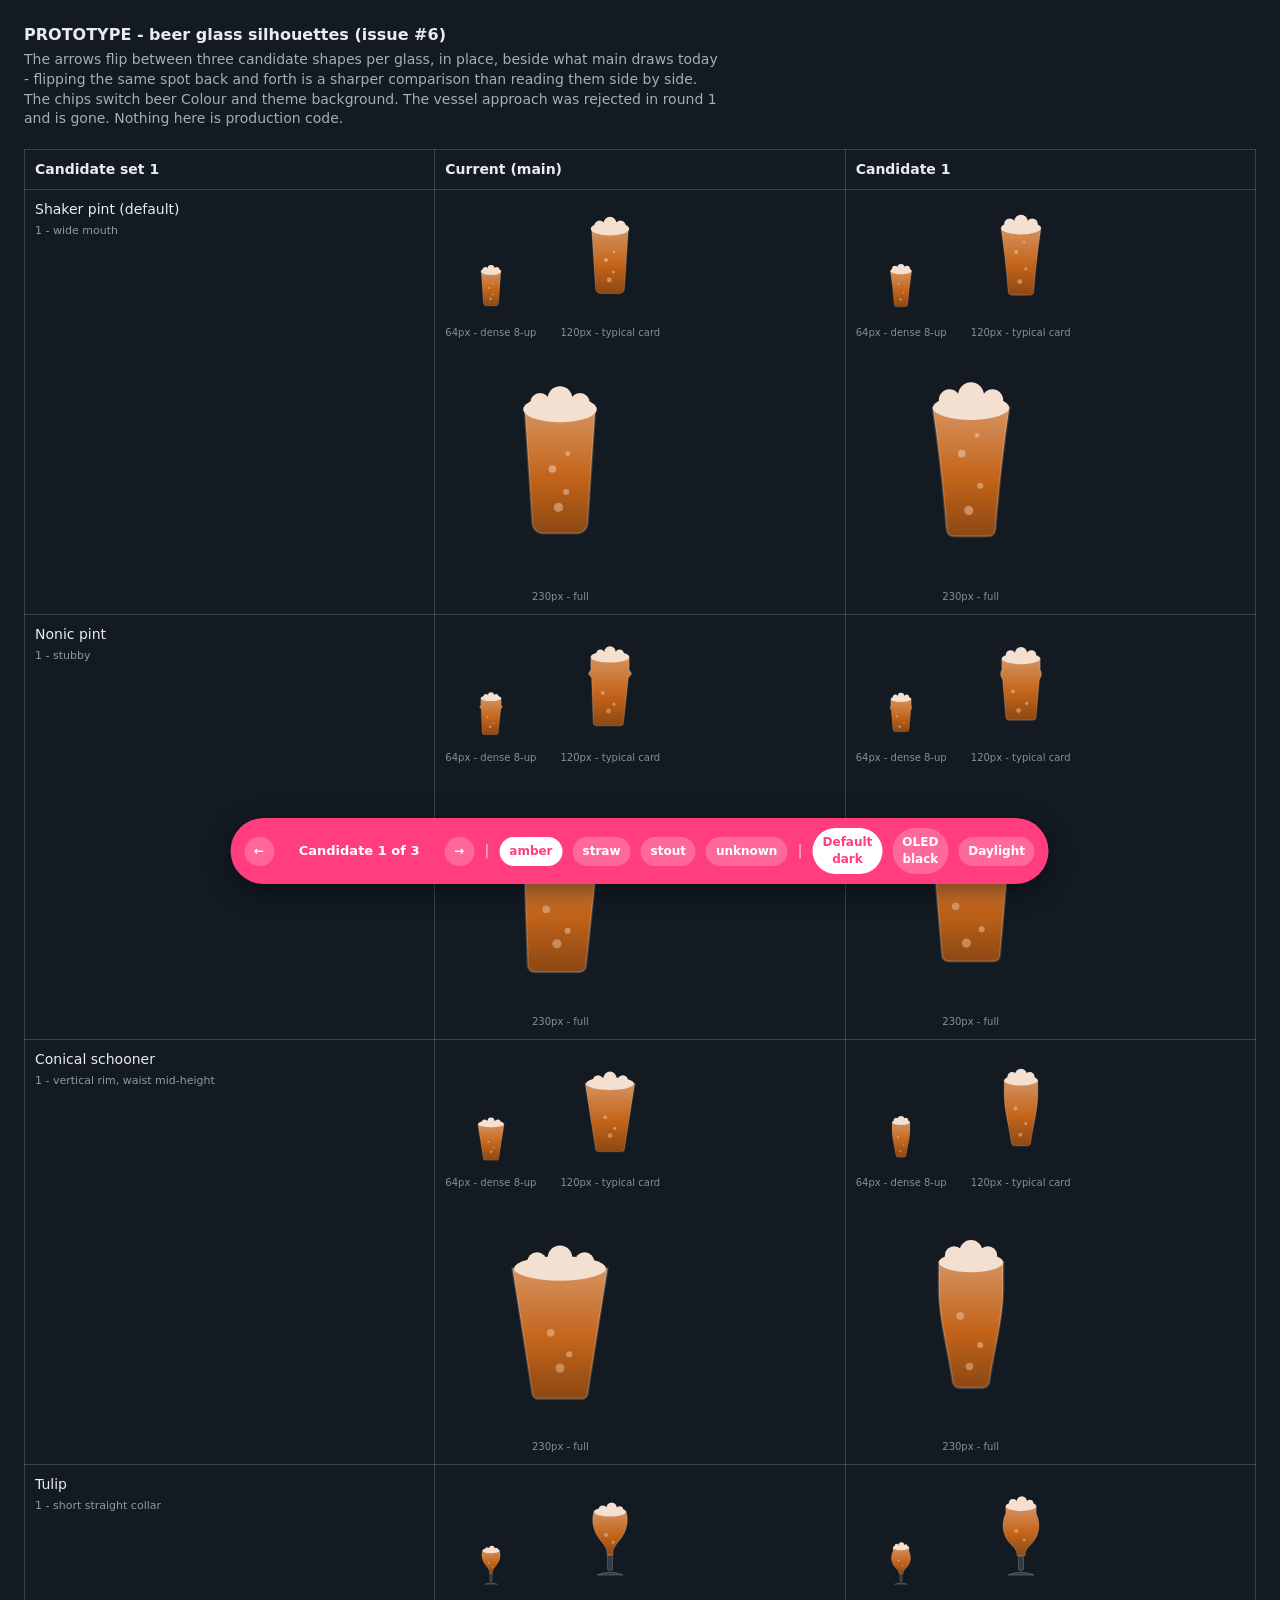
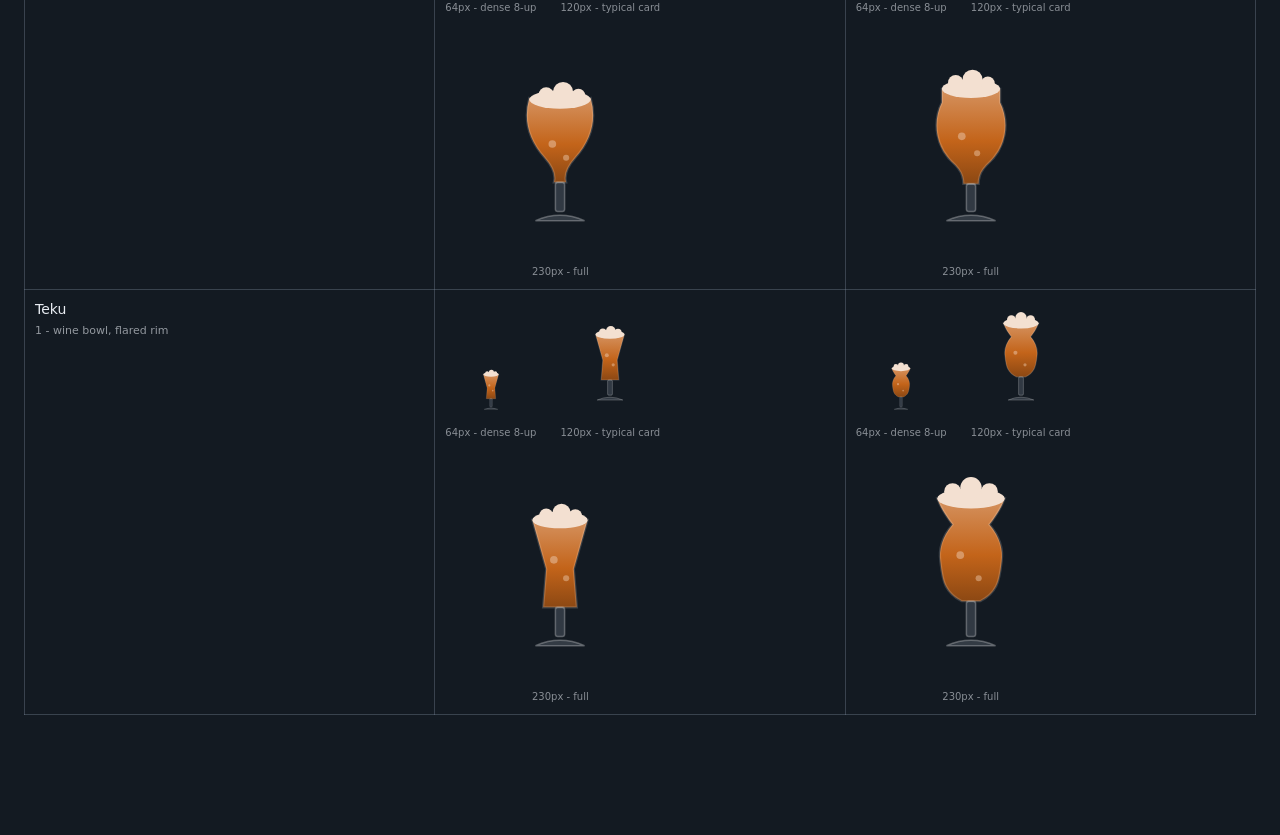
==== commit 4b262204: "prototype(glass): round 3 - maintainer's per-glass alterations Shaker: concave sides kept, mouth wid" ====
--- a/prototype/glass_gallery.html
+++ b/prototype/glass_gallery.html
@@ -34,7 +34,7 @@
 what main draws today - flipping the same spot back and forth is a sharper comparison than
 reading them side by side. The chips switch beer Colour and theme background. The vessel
 approach was rejected in round 1 and is gone. Nothing here is production code.</p>
-<section class="scene" data-colour="amber" data-variant="1"><table><thead><tr><th>Candidate set 1</th><th>Current (main)</th><th>Candidate 1</th></tr></thead><tbody><tr><th>Shaker pint (default)<br><span class="vlabel">1 - reference taper</span></th><td><div class="sizes"><div class="s"><div class="box" style="width:64px;height:64px"><svg xmlns="http://www.w3.org/2000/svg" viewBox="0 0 300 300" width="300" height="300" role="img" aria-label="Beer"><defs><linearGradient id="g-amber-default-current-1" x1="0" y1="0" x2="0" y2="1"><stop offset="0%" stop-color="#d5925f"/><stop offset="55%" stop-color="#c3641a"/><stop offset="100%" stop-color="#8c4813"/></linearGradient></defs><path d="M104 72 h92 l-10 150 a14 14 0 0 1 -14 12 h-44 a14 14 0 0 1 -14 -12 z" fill="url(#g-amber-default-current-1)" stroke="rgba(255,255,255,0.16)" stroke-width="3"/><ellipse cx="150" cy="72" rx="48" ry="17" fill="#f3e0d1"/><circle cx="124" cy="64" r="13" fill="#f3e0d1"/><circle cx="150" cy="58" r="16" fill="#f3e0d1"/><circle cx="176" cy="64" r="13" fill="#f3e0d1"/><circle cx="140" cy="150" r="5" fill="#e4b998" opacity="0.7"/><circle cx="158" cy="180" r="4" fill="#e4b998" opacity="0.6"/><circle cx="148" cy="200" r="6" fill="#e4b998" opacity="0.6"/><circle cx="160" cy="130" r="3" fill="#e4b998" opacity="0.7"/></svg></div><span>64px - dense 8-up</span></div><div class="s"><div class="box" style="width:120px;height:120px"><svg xmlns="http://www.w3.org/2000/svg" viewBox="0 0 300 300" width="300" height="300" role="img" aria-label="Beer"><defs><linearGradient id="g-amber-default-current-1" x1="0" y1="0" x2="0" y2="1"><stop offset="0%" stop-color="#d5925f"/><stop offset="55%" stop-color="#c3641a"/><stop offset="100%" stop-color="#8c4813"/></linearGradient></defs><path d="M104 72 h92 l-10 150 a14 14 0 0 1 -14 12 h-44 a14 14 0 0 1 -14 -12 z" fill="url(#g-amber-default-current-1)" stroke="rgba(255,255,255,0.16)" stroke-width="3"/><ellipse cx="150" cy="72" rx="48" ry="17" fill="#f3e0d1"/><circle cx="124" cy="64" r="13" fill="#f3e0d1"/><circle cx="150" cy="58" r="16" fill="#f3e0d1"/><circle cx="176" cy="64" r="13" fill="#f3e0d1"/><circle cx="140" cy="150" r="5" fill="#e4b998" opacity="0.7"/><circle cx="158" cy="180" r="4" fill="#e4b998" opacity="0.6"/><circle cx="148" cy="200" r="6" fill="#e4b998" opacity="0.6"/><circle cx="160" cy="130" r="3" fill="#e4b998" opacity="0.7"/></svg></div><span>120px - typical card</span></div><div class="s"><div class="box" style="width:230px;height:230px"><svg xmlns="http://www.w3.org/2000/svg" viewBox="0 0 300 300" width="300" height="300" role="img" aria-label="Beer"><defs><linearGradient id="g-amber-default-current-1" x1="0" y1="0" x2="0" y2="1"><stop offset="0%" stop-color="#d5925f"/><stop offset="55%" stop-color="#c3641a"/><stop offset="100%" stop-color="#8c4813"/></linearGradient></defs><path d="M104 72 h92 l-10 150 a14 14 0 0 1 -14 12 h-44 a14 14 0 0 1 -14 -12 z" fill="url(#g-amber-default-current-1)" stroke="rgba(255,255,255,0.16)" stroke-width="3"/><ellipse cx="150" cy="72" rx="48" ry="17" fill="#f3e0d1"/><circle cx="124" cy="64" r="13" fill="#f3e0d1"/><circle cx="150" cy="58" r="16" fill="#f3e0d1"/><circle cx="176" cy="64" r="13" fill="#f3e0d1"/><circle cx="140" cy="150" r="5" fill="#e4b998" opacity="0.7"/><circle cx="158" cy="180" r="4" fill="#e4b998" opacity="0.6"/><circle cx="148" cy="200" r="6" fill="#e4b998" opacity="0.6"/><circle cx="160" cy="130" r="3" fill="#e4b998" opacity="0.7"/></svg></div><span>230px - full</span></div></div></td><td><div class="sizes"><div class="s"><div class="box" style="width:64px;height:64px"><svg xmlns="http://www.w3.org/2000/svg" viewBox="0 0 300 300" width="300" height="300" role="img" aria-label="Beer"><defs><linearGradient id="g-amber-default-1-1" x1="0" y1="0" x2="0" y2="1"><stop offset="0%" stop-color="#d5925f"/><stop offset="55%" stop-color="#c3641a"/><stop offset="100%" stop-color="#8c4813"/></linearGradient></defs><path d="M106 72 L120 226 q1 10 11 10 h38 q10 0 11 -10 L194 72 Z" fill="url(#g-amber-default-1-1)" stroke="rgba(255,255,255,0.16)" stroke-width="3"/><ellipse cx="150" cy="72" rx="44" ry="15" fill="#f3e0d1"/><circle cx="124" cy="63" r="13" fill="#f3e0d1"/><circle cx="150" cy="57" r="16" fill="#f3e0d1"/><circle cx="176" cy="63" r="13" fill="#f3e0d1"/><circle cx="138" cy="132" r="5" fill="#e4b998" opacity="0.7"/><circle cx="160" cy="172" r="4" fill="#e4b998" opacity="0.6"/><circle cx="146" cy="202" r="6" fill="#e4b998" opacity="0.6"/><circle cx="158" cy="108" r="3" fill="#e4b998" opacity="0.7"/></svg></div><span>64px - dense 8-up</span></div><div class="s"><div class="box" style="width:120px;height:120px"><svg xmlns="http://www.w3.org/2000/svg" viewBox="0 0 300 300" width="300" height="300" role="img" aria-label="Beer"><defs><linearGradient id="g-amber-default-1-1" x1="0" y1="0" x2="0" y2="1"><stop offset="0%" stop-color="#d5925f"/><stop offset="55%" stop-color="#c3641a"/><stop offset="100%" stop-color="#8c4813"/></linearGradient></defs><path d="M106 72 L120 226 q1 10 11 10 h38 q10 0 11 -10 L194 72 Z" fill="url(#g-amber-default-1-1)" stroke="rgba(255,255,255,0.16)" stroke-width="3"/><ellipse cx="150" cy="72" rx="44" ry="15" fill="#f3e0d1"/><circle cx="124" cy="63" r="13" fill="#f3e0d1"/><circle cx="150" cy="57" r="16" fill="#f3e0d1"/><circle cx="176" cy="63" r="13" fill="#f3e0d1"/><circle cx="138" cy="132" r="5" fill="#e4b998" opacity="0.7"/><circle cx="160" cy="172" r="4" fill="#e4b998" opacity="0.6"/><circle cx="146" cy="202" r="6" fill="#e4b998" opacity="0.6"/><circle cx="158" cy="108" r="3" fill="#e4b998" opacity="0.7"/></svg></div><span>120px - typical card</span></div><div class="s"><div class="box" style="width:230px;height:230px"><svg xmlns="http://www.w3.org/2000/svg" viewBox="0 0 300 300" width="300" height="300" role="img" aria-label="Beer"><defs><linearGradient id="g-amber-default-1-1" x1="0" y1="0" x2="0" y2="1"><stop offset="0%" stop-color="#d5925f"/><stop offset="55%" stop-color="#c3641a"/><stop offset="100%" stop-color="#8c4813"/></linearGradient></defs><path d="M106 72 L120 226 q1 10 11 10 h38 q10 0 11 -10 L194 72 Z" fill="url(#g-amber-default-1-1)" stroke="rgba(255,255,255,0.16)" stroke-width="3"/><ellipse cx="150" cy="72" rx="44" ry="15" fill="#f3e0d1"/><circle cx="124" cy="63" r="13" fill="#f3e0d1"/><circle cx="150" cy="57" r="16" fill="#f3e0d1"/><circle cx="176" cy="63" r="13" fill="#f3e0d1"/><circle cx="138" cy="132" r="5" fill="#e4b998" opacity="0.7"/><circle cx="160" cy="172" r="4" fill="#e4b998" opacity="0.6"/><circle cx="146" cy="202" r="6" fill="#e4b998" opacity="0.6"/><circle cx="158" cy="108" r="3" fill="#e4b998" opacity="0.7"/></svg></div><span>230px - full</span></div></div></td></tr><tr><th>Nonic pint<br><span class="vlabel">1 - bulge a third down</span></th><td><div class="sizes"><div class="s"><div class="box" style="width:64px;height:64px"><svg xmlns="http://www.w3.org/2000/svg" viewBox="0 0 300 300" width="300" height="300" role="img" aria-label="Beer"><defs><linearGradient id="g-amber-nonicpint-current-1" x1="0" y1="0" x2="0" y2="1"><stop offset="0%" stop-color="#d5925f"/><stop offset="55%" stop-color="#c3641a"/><stop offset="100%" stop-color="#8c4813"/></linearGradient></defs><path d="M102 80 L102 112 L96 122 L104 132 L108 244 a9 9 0 0 0 9 8 h58 a9 9 0 0 0 9 -8 L196 132 L204 122 L198 112 L198 80 Z" fill="url(#g-amber-nonicpint-current-1)" stroke="rgba(255,255,255,0.16)" stroke-width="3"/><ellipse cx="150" cy="80" rx="48" ry="14" fill="#f3e0d1"/><circle cx="126" cy="72" r="11" fill="#f3e0d1"/><circle cx="150" cy="67" r="14" fill="#f3e0d1"/><circle cx="174" cy="72" r="11" fill="#f3e0d1"/><circle cx="132" cy="170" r="5" fill="#e4b998" opacity="0.6"/><circle cx="160" cy="198" r="4" fill="#e4b998" opacity="0.6"/><circle cx="146" cy="215" r="6" fill="#e4b998" opacity="0.55"/></svg></div><span>64px - dense 8-up</span></div><div class="s"><div class="box" style="width:120px;height:120px"><svg xmlns="http://www.w3.org/2000/svg" viewBox="0 0 300 300" width="300" height="300" role="img" aria-label="Beer"><defs><linearGradient id="g-amber-nonicpint-current-1" x1="0" y1="0" x2="0" y2="1"><stop offset="0%" stop-color="#d5925f"/><stop offset="55%" stop-color="#c3641a"/><stop offset="100%" stop-color="#8c4813"/></linearGradient></defs><path d="M102 80 L102 112 L96 122 L104 132 L108 244 a9 9 0 0 0 9 8 h58 a9 9 0 0 0 9 -8 L196 132 L204 122 L198 112 L198 80 Z" fill="url(#g-amber-nonicpint-current-1)" stroke="rgba(255,255,255,0.16)" stroke-width="3"/><ellipse cx="150" cy="80" rx="48" ry="14" fill="#f3e0d1"/><circle cx="126" cy="72" r="11" fill="#f3e0d1"/><circle cx="150" cy="67" r="14" fill="#f3e0d1"/><circle cx="174" cy="72" r="11" fill="#f3e0d1"/><circle cx="132" cy="170" r="5" fill="#e4b998" opacity="0.6"/><circle cx="160" cy="198" r="4" fill="#e4b998" opacity="0.6"/><circle cx="146" cy="215" r="6" fill="#e4b998" opacity="0.55"/></svg></div><span>120px - typical card</span></div><div class="s"><div class="box" style="width:230px;height:230px"><svg xmlns="http://www.w3.org/2000/svg" viewBox="0 0 300 300" width="300" height="300" role="img" aria-label="Beer"><defs><linearGradient id="g-amber-nonicpint-current-1" x1="0" y1="0" x2="0" y2="1"><stop offset="0%" stop-color="#d5925f"/><stop offset="55%" stop-color="#c3641a"/><stop offset="100%" stop-color="#8c4813"/></linearGradient></defs><path d="M102 80 L102 112 L96 122 L104 132 L108 244 a9 9 0 0 0 9 8 h58 a9 9 0 0 0 9 -8 L196 132 L204 122 L198 112 L198 80 Z" fill="url(#g-amber-nonicpint-current-1)" stroke="rgba(255,255,255,0.16)" stroke-width="3"/><ellipse cx="150" cy="80" rx="48" ry="14" fill="#f3e0d1"/><circle cx="126" cy="72" r="11" fill="#f3e0d1"/><circle cx="150" cy="67" r="14" fill="#f3e0d1"/><circle cx="174" cy="72" r="11" fill="#f3e0d1"/><circle cx="132" cy="170" r="5" fill="#e4b998" opacity="0.6"/><circle cx="160" cy="198" r="4" fill="#e4b998" opacity="0.6"/><circle cx="146" cy="215" r="6" fill="#e4b998" opacity="0.55"/></svg></div><span>230px - full</span></div></div></td><td><div class="sizes"><div class="s"><div class="box" style="width:64px;height:64px"><svg xmlns="http://www.w3.org/2000/svg" viewBox="0 0 300 300" width="300" height="300" role="img" aria-label="Beer"><defs><linearGradient id="g-amber-nonicpint-1-1" x1="0" y1="0" x2="0" y2="1"><stop offset="0%" stop-color="#d5925f"/><stop offset="55%" stop-color="#c3641a"/><stop offset="100%" stop-color="#8c4813"/></linearGradient></defs><path d="M106 68 L106 100 Q99 112 108 124 L116 228 q0 10 10 10 h48 q10 0 10 -10 L192 124 Q201 112 194 100 L194 68 Z" fill="url(#g-amber-nonicpint-1-1)" stroke="rgba(255,255,255,0.16)" stroke-width="3"/><ellipse cx="150" cy="68" rx="44" ry="13" fill="#f3e0d1"/><circle cx="126" cy="60" r="11" fill="#f3e0d1"/><circle cx="150" cy="55" r="14" fill="#f3e0d1"/><circle cx="174" cy="60" r="11" fill="#f3e0d1"/><circle cx="130" cy="158" r="5" fill="#e4b998" opacity="0.6"/><circle cx="162" cy="192" r="4" fill="#e4b998" opacity="0.6"/><circle cx="144" cy="212" r="6" fill="#e4b998" opacity="0.55"/></svg></div><span>64px - dense 8-up</span></div><div class="s"><div class="box" style="width:120px;height:120px"><svg xmlns="http://www.w3.org/2000/svg" viewBox="0 0 300 300" width="300" height="300" role="img" aria-label="Beer"><defs><linearGradient id="g-amber-nonicpint-1-1" x1="0" y1="0" x2="0" y2="1"><stop offset="0%" stop-color="#d5925f"/><stop offset="55%" stop-color="#c3641a"/><stop offset="100%" stop-color="#8c4813"/></linearGradient></defs><path d="M106 68 L106 100 Q99 112 108 124 L116 228 q0 10 10 10 h48 q10 0 10 -10 L192 124 Q201 112 194 100 L194 68 Z" fill="url(#g-amber-nonicpint-1-1)" stroke="rgba(255,255,255,0.16)" stroke-width="3"/><ellipse cx="150" cy="68" rx="44" ry="13" fill="#f3e0d1"/><circle cx="126" cy="60" r="11" fill="#f3e0d1"/><circle cx="150" cy="55" r="14" fill="#f3e0d1"/><circle cx="174" cy="60" r="11" fill="#f3e0d1"/><circle cx="130" cy="158" r="5" fill="#e4b998" opacity="0.6"/><circle cx="162" cy="192" r="4" fill="#e4b998" opacity="0.6"/><circle cx="144" cy="212" r="6" fill="#e4b998" opacity="0.55"/></svg></div><span>120px - typical card</span></div><div class="s"><div class="box" style="width:230px;height:230px"><svg xmlns="http://www.w3.org/2000/svg" viewBox="0 0 300 300" width="300" height="300" role="img" aria-label="Beer"><defs><linearGradient id="g-amber-nonicpint-1-1" x1="0" y1="0" x2="0" y2="1"><stop offset="0%" stop-color="#d5925f"/><stop offset="55%" stop-color="#c3641a"/><stop offset="100%" stop-color="#8c4813"/></linearGradient></defs><path d="M106 68 L106 100 Q99 112 108 124 L116 228 q0 10 10 10 h48 q10 0 10 -10 L192 124 Q201 112 194 100 L194 68 Z" fill="url(#g-amber-nonicpint-1-1)" stroke="rgba(255,255,255,0.16)" stroke-width="3"/><ellipse cx="150" cy="68" rx="44" ry="13" fill="#f3e0d1"/><circle cx="126" cy="60" r="11" fill="#f3e0d1"/><circle cx="150" cy="55" r="14" fill="#f3e0d1"/><circle cx="174" cy="60" r="11" fill="#f3e0d1"/><circle cx="130" cy="158" r="5" fill="#e4b998" opacity="0.6"/><circle cx="162" cy="192" r="4" fill="#e4b998" opacity="0.6"/><circle cx="144" cy="212" r="6" fill="#e4b998" opacity="0.55"/></svg></div><span>230px - full</span></div></div></td></tr><tr><th>Conical schooner<br><span class="vlabel">1 - reference bell</span></th><td><div class="sizes"><div class="s"><div class="box" style="width:64px;height:64px"><svg xmlns="http://www.w3.org/2000/svg" viewBox="0 0 300 300" width="300" height="300" role="img" aria-label="Beer"><defs><linearGradient id="g-amber-schooner-current-1" x1="0" y1="0" x2="0" y2="1"><stop offset="0%" stop-color="#d5925f"/><stop offset="55%" stop-color="#c3641a"/><stop offset="100%" stop-color="#8c4813"/></linearGradient></defs><path d="M88 84 L212 84 L186 248 a7 7 0 0 1 -7 6 h-58 a7 7 0 0 1 -7 -6 Z" fill="url(#g-amber-schooner-current-1)" stroke="rgba(255,255,255,0.16)" stroke-width="3"/><ellipse cx="150" cy="84" rx="60" ry="16" fill="#f3e0d1"/><circle cx="120" cy="76" r="13" fill="#f3e0d1"/><circle cx="150" cy="70" r="16" fill="#f3e0d1"/><circle cx="182" cy="76" r="13" fill="#f3e0d1"/><circle cx="138" cy="168" r="5" fill="#e4b998" opacity="0.6"/><circle cx="162" cy="196" r="4" fill="#e4b998" opacity="0.6"/><circle cx="150" cy="214" r="6" fill="#e4b998" opacity="0.55"/></svg></div><span>64px - dense 8-up</span></div><div class="s"><div class="box" style="width:120px;height:120px"><svg xmlns="http://www.w3.org/2000/svg" viewBox="0 0 300 300" width="300" height="300" role="img" aria-label="Beer"><defs><linearGradient id="g-amber-schooner-current-1" x1="0" y1="0" x2="0" y2="1"><stop offset="0%" stop-color="#d5925f"/><stop offset="55%" stop-color="#c3641a"/><stop offset="100%" stop-color="#8c4813"/></linearGradient></defs><path d="M88 84 L212 84 L186 248 a7 7 0 0 1 -7 6 h-58 a7 7 0 0 1 -7 -6 Z" fill="url(#g-amber-schooner-current-1)" stroke="rgba(255,255,255,0.16)" stroke-width="3"/><ellipse cx="150" cy="84" rx="60" ry="16" fill="#f3e0d1"/><circle cx="120" cy="76" r="13" fill="#f3e0d1"/><circle cx="150" cy="70" r="16" fill="#f3e0d1"/><circle cx="182" cy="76" r="13" fill="#f3e0d1"/><circle cx="138" cy="168" r="5" fill="#e4b998" opacity="0.6"/><circle cx="162" cy="196" r="4" fill="#e4b998" opacity="0.6"/><circle cx="150" cy="214" r="6" fill="#e4b998" opacity="0.55"/></svg></div><span>120px - typical card</span></div><div class="s"><div class="box" style="width:230px;height:230px"><svg xmlns="http://www.w3.org/2000/svg" viewBox="0 0 300 300" width="300" height="300" role="img" aria-label="Beer"><defs><linearGradient id="g-amber-schooner-current-1" x1="0" y1="0" x2="0" y2="1"><stop offset="0%" stop-color="#d5925f"/><stop offset="55%" stop-color="#c3641a"/><stop offset="100%" stop-color="#8c4813"/></linearGradient></defs><path d="M88 84 L212 84 L186 248 a7 7 0 0 1 -7 6 h-58 a7 7 0 0 1 -7 -6 Z" fill="url(#g-amber-schooner-current-1)" stroke="rgba(255,255,255,0.16)" stroke-width="3"/><ellipse cx="150" cy="84" rx="60" ry="16" fill="#f3e0d1"/><circle cx="120" cy="76" r="13" fill="#f3e0d1"/><circle cx="150" cy="70" r="16" fill="#f3e0d1"/><circle cx="182" cy="76" r="13" fill="#f3e0d1"/><circle cx="138" cy="168" r="5" fill="#e4b998" opacity="0.6"/><circle cx="162" cy="196" r="4" fill="#e4b998" opacity="0.6"/><circle cx="150" cy="214" r="6" fill="#e4b998" opacity="0.55"/></svg></div><span>230px - full</span></div></div></td><td><div class="sizes"><div class="s"><div class="box" style="width:64px;height:64px"><svg xmlns="http://www.w3.org/2000/svg" viewBox="0 0 300 300" width="300" height="300" role="img" aria-label="Beer"><defs><linearGradient id="g-amber-schooner-1-1" x1="0" y1="0" x2="0" y2="1"><stop offset="0%" stop-color="#d5925f"/><stop offset="55%" stop-color="#c3641a"/><stop offset="100%" stop-color="#8c4813"/></linearGradient></defs><path d="M110 76 Q104 130 122 196 Q126 216 120 232 q3 8 11 8 h38 q8 0 11 -8 Q174 216 178 196 Q196 130 190 76 Z" fill="url(#g-amber-schooner-1-1)" stroke="rgba(255,255,255,0.16)" stroke-width="3"/><ellipse cx="150" cy="76" rx="40" ry="13" fill="#f3e0d1"/><circle cx="128" cy="67" r="12" fill="#f3e0d1"/><circle cx="150" cy="62" r="15" fill="#f3e0d1"/><circle cx="172" cy="67" r="12" fill="#f3e0d1"/><circle cx="136" cy="140" r="5" fill="#e4b998" opacity="0.6"/><circle cx="162" cy="180" r="4" fill="#e4b998" opacity="0.6"/><circle cx="148" cy="208" r="5" fill="#e4b998" opacity="0.55"/></svg></div><span>64px - dense 8-up</span></div><div class="s"><div class="box" style="width:120px;height:120px"><svg xmlns="http://www.w3.org/2000/svg" viewBox="0 0 300 300" width="300" height="300" role="img" aria-label="Beer"><defs><linearGradient id="g-amber-schooner-1-1" x1="0" y1="0" x2="0" y2="1"><stop offset="0%" stop-color="#d5925f"/><stop offset="55%" stop-color="#c3641a"/><stop offset="100%" stop-color="#8c4813"/></linearGradient></defs><path d="M110 76 Q104 130 122 196 Q126 216 120 232 q3 8 11 8 h38 q8 0 11 -8 Q174 216 178 196 Q196 130 190 76 Z" fill="url(#g-amber-schooner-1-1)" stroke="rgba(255,255,255,0.16)" stroke-width="3"/><ellipse cx="150" cy="76" rx="40" ry="13" fill="#f3e0d1"/><circle cx="128" cy="67" r="12" fill="#f3e0d1"/><circle cx="150" cy="62" r="15" fill="#f3e0d1"/><circle cx="172" cy="67" r="12" fill="#f3e0d1"/><circle cx="136" cy="140" r="5" fill="#e4b998" opacity="0.6"/><circle cx="162" cy="180" r="4" fill="#e4b998" opacity="0.6"/><circle cx="148" cy="208" r="5" fill="#e4b998" opacity="0.55"/></svg></div><span>120px - typical card</span></div><div class="s"><div class="box" style="width:230px;height:230px"><svg xmlns="http://www.w3.org/2000/svg" viewBox="0 0 300 300" width="300" height="300" role="img" aria-label="Beer"><defs><linearGradient id="g-amber-schooner-1-1" x1="0" y1="0" x2="0" y2="1"><stop offset="0%" stop-color="#d5925f"/><stop offset="55%" stop-color="#c3641a"/><stop offset="100%" stop-color="#8c4813"/></linearGradient></defs><path d="M110 76 Q104 130 122 196 Q126 216 120 232 q3 8 11 8 h38 q8 0 11 -8 Q174 216 178 196 Q196 130 190 76 Z" fill="url(#g-amber-schooner-1-1)" stroke="rgba(255,255,255,0.16)" stroke-width="3"/><ellipse cx="150" cy="76" rx="40" ry="13" fill="#f3e0d1"/><circle cx="128" cy="67" r="12" fill="#f3e0d1"/><circle cx="150" cy="62" r="15" fill="#f3e0d1"/><circle cx="172" cy="67" r="12" fill="#f3e0d1"/><circle cx="136" cy="140" r="5" fill="#e4b998" opacity="0.6"/><circle cx="162" cy="180" r="4" fill="#e4b998" opacity="0.6"/><circle cx="148" cy="208" r="5" fill="#e4b998" opacity="0.55"/></svg></div><span>230px - full</span></div></div></td></tr><tr><th>Tulip<br><span class="vlabel">1 - rounded bowl</span></th><td><div class="sizes"><div class="s"><div class="box" style="width:64px;height:64px"><svg xmlns="http://www.w3.org/2000/svg" viewBox="0 0 300 300" width="300" height="300" role="img" aria-label="Beer"><defs><linearGradient id="g-amber-tulip-current-1" x1="0" y1="0" x2="0" y2="1"><stop offset="0%" stop-color="#d5925f"/><stop offset="55%" stop-color="#c3641a"/><stop offset="100%" stop-color="#8c4813"/></linearGradient></defs><path d="M110 90 Q98 132 130 168 Q146 186 142 200 L158 200 Q154 186 170 168 Q202 132 190 90 Q150 104 110 90 Z" fill="url(#g-amber-tulip-current-1)" stroke="rgba(255,255,255,0.16)" stroke-width="3"/><ellipse cx="150" cy="92" rx="40" ry="12" fill="#f3e0d1"/><circle cx="132" cy="86" r="10" fill="#f3e0d1"/><circle cx="154" cy="82" r="13" fill="#f3e0d1"/><circle cx="174" cy="87" r="9" fill="#f3e0d1"/><circle cx="140" cy="150" r="5" fill="#e4b998" opacity="0.6"/><circle cx="158" cy="168" r="4" fill="#e4b998" opacity="0.55"/><rect x="144" y="200" width="12" height="38" rx="3" fill="rgba(214,226,240,0.16)" stroke="rgba(255,255,255,0.28)" stroke-width="2"/><path d="M118 250 q32 -14 64 0 z" fill="rgba(214,226,240,0.16)" stroke="rgba(255,255,255,0.28)" stroke-width="2"/></svg></div><span>64px - dense 8-up</span></div><div class="s"><div class="box" style="width:120px;height:120px"><svg xmlns="http://www.w3.org/2000/svg" viewBox="0 0 300 300" width="300" height="300" role="img" aria-label="Beer"><defs><linearGradient id="g-amber-tulip-current-1" x1="0" y1="0" x2="0" y2="1"><stop offset="0%" stop-color="#d5925f"/><stop offset="55%" stop-color="#c3641a"/><stop offset="100%" stop-color="#8c4813"/></linearGradient></defs><path d="M110 90 Q98 132 130 168 Q146 186 142 200 L158 200 Q154 186 170 168 Q202 132 190 90 Q150 104 110 90 Z" fill="url(#g-amber-tulip-current-1)" stroke="rgba(255,255,255,0.16)" stroke-width="3"/><ellipse cx="150" cy="92" rx="40" ry="12" fill="#f3e0d1"/><circle cx="132" cy="86" r="10" fill="#f3e0d1"/><circle cx="154" cy="82" r="13" fill="#f3e0d1"/><circle cx="174" cy="87" r="9" fill="#f3e0d1"/><circle cx="140" cy="150" r="5" fill="#e4b998" opacity="0.6"/><circle cx="158" cy="168" r="4" fill="#e4b998" opacity="0.55"/><rect x="144" y="200" width="12" height="38" rx="3" fill="rgba(214,226,240,0.16)" stroke="rgba(255,255,255,0.28)" stroke-width="2"/><path d="M118 250 q32 -14 64 0 z" fill="rgba(214,226,240,0.16)" stroke="rgba(255,255,255,0.28)" stroke-width="2"/></svg></div><span>120px - typical card</span></div><div class="s"><div class="box" style="width:230px;height:230px"><svg xmlns="http://www.w3.org/2000/svg" viewBox="0 0 300 300" width="300" height="300" role="img" aria-label="Beer"><defs><linearGradient id="g-amber-tulip-current-1" x1="0" y1="0" x2="0" y2="1"><stop offset="0%" stop-color="#d5925f"/><stop offset="55%" stop-color="#c3641a"/><stop offset="100%" stop-color="#8c4813"/></linearGradient></defs><path d="M110 90 Q98 132 130 168 Q146 186 142 200 L158 200 Q154 186 170 168 Q202 132 190 90 Q150 104 110 90 Z" fill="url(#g-amber-tulip-current-1)" stroke="rgba(255,255,255,0.16)" stroke-width="3"/><ellipse cx="150" cy="92" rx="40" ry="12" fill="#f3e0d1"/><circle cx="132" cy="86" r="10" fill="#f3e0d1"/><circle cx="154" cy="82" r="13" fill="#f3e0d1"/><circle cx="174" cy="87" r="9" fill="#f3e0d1"/><circle cx="140" cy="150" r="5" fill="#e4b998" opacity="0.6"/><circle cx="158" cy="168" r="4" fill="#e4b998" opacity="0.55"/><rect x="144" y="200" width="12" height="38" rx="3" fill="rgba(214,226,240,0.16)" stroke="rgba(255,255,255,0.28)" stroke-width="2"/><path d="M118 250 q32 -14 64 0 z" fill="rgba(214,226,240,0.16)" stroke="rgba(255,255,255,0.28)" stroke-width="2"/></svg></div><span>230px - full</span></div></div></td><td><div class="sizes"><div class="s"><div class="box" style="width:64px;height:64px"><svg xmlns="http://www.w3.org/2000/svg" viewBox="0 0 300 300" width="300" height="300" role="img" aria-label="Beer"><defs><linearGradient id="g-amber-tulip-1-1" x1="0" y1="0" x2="0" y2="1"><stop offset="0%" stop-color="#d5925f"/><stop offset="55%" stop-color="#c3641a"/><stop offset="100%" stop-color="#8c4813"/></linearGradient></defs><path d="M110 86 C99 110 100 146 128 172 C136 180 138 190 138 200 L162 200 C162 190 164 180 172 172 C200 146 201 110 190 86 C166 96 134 96 110 86 Z" fill="url(#g-amber-tulip-1-1)" stroke="rgba(255,255,255,0.16)" stroke-width="3"/><ellipse cx="150" cy="88" rx="40" ry="12" fill="#f3e0d1"/><circle cx="130" cy="80" r="10" fill="#f3e0d1"/><circle cx="152" cy="76" r="13" fill="#f3e0d1"/><circle cx="172" cy="81" r="9" fill="#f3e0d1"/><circle cx="138" cy="132" r="5" fill="#e4b998" opacity="0.6"/><circle cx="158" cy="154" r="4" fill="#e4b998" opacity="0.55"/><rect x="144" y="200" width="12" height="38" rx="3" fill="rgba(214,226,240,0.16)" stroke="rgba(255,255,255,0.28)" stroke-width="2"/><path d="M118 250 q32 -14 64 0 z" fill="rgba(214,226,240,0.16)" stroke="rgba(255,255,255,0.28)" stroke-width="2"/></svg></div><span>64px - dense 8-up</span></div><div class="s"><div class="box" style="width:120px;height:120px"><svg xmlns="http://www.w3.org/2000/svg" viewBox="0 0 300 300" width="300" height="300" role="img" aria-label="Beer"><defs><linearGradient id="g-amber-tulip-1-1" x1="0" y1="0" x2="0" y2="1"><stop offset="0%" stop-color="#d5925f"/><stop offset="55%" stop-color="#c3641a"/><stop offset="100%" stop-color="#8c4813"/></linearGradient></defs><path d="M110 86 C99 110 100 146 128 172 C136 180 138 190 138 200 L162 200 C162 190 164 180 172 172 C200 146 201 110 190 86 C166 96 134 96 110 86 Z" fill="url(#g-amber-tulip-1-1)" stroke="rgba(255,255,255,0.16)" stroke-width="3"/><ellipse cx="150" cy="88" rx="40" ry="12" fill="#f3e0d1"/><circle cx="130" cy="80" r="10" fill="#f3e0d1"/><circle cx="152" cy="76" r="13" fill="#f3e0d1"/><circle cx="172" cy="81" r="9" fill="#f3e0d1"/><circle cx="138" cy="132" r="5" fill="#e4b998" opacity="0.6"/><circle cx="158" cy="154" r="4" fill="#e4b998" opacity="0.55"/><rect x="144" y="200" width="12" height="38" rx="3" fill="rgba(214,226,240,0.16)" stroke="rgba(255,255,255,0.28)" stroke-width="2"/><path d="M118 250 q32 -14 64 0 z" fill="rgba(214,226,240,0.16)" stroke="rgba(255,255,255,0.28)" stroke-width="2"/></svg></div><span>120px - typical card</span></div><div class="s"><div class="box" style="width:230px;height:230px"><svg xmlns="http://www.w3.org/2000/svg" viewBox="0 0 300 300" width="300" height="300" role="img" aria-label="Beer"><defs><linearGradient id="g-amber-tulip-1-1" x1="0" y1="0" x2="0" y2="1"><stop offset="0%" stop-color="#d5925f"/><stop offset="55%" stop-color="#c3641a"/><stop offset="100%" stop-color="#8c4813"/></linearGradient></defs><path d="M110 86 C99 110 100 146 128 172 C136 180 138 190 138 200 L162 200 C162 190 164 180 172 172 C200 146 201 110 190 86 C166 96 134 96 110 86 Z" fill="url(#g-amber-tulip-1-1)" stroke="rgba(255,255,255,0.16)" stroke-width="3"/><ellipse cx="150" cy="88" rx="40" ry="12" fill="#f3e0d1"/><circle cx="130" cy="80" r="10" fill="#f3e0d1"/><circle cx="152" cy="76" r="13" fill="#f3e0d1"/><circle cx="172" cy="81" r="9" fill="#f3e0d1"/><circle cx="138" cy="132" r="5" fill="#e4b998" opacity="0.6"/><circle cx="158" cy="154" r="4" fill="#e4b998" opacity="0.55"/><rect x="144" y="200" width="12" height="38" rx="3" fill="rgba(214,226,240,0.16)" stroke="rgba(255,255,255,0.28)" stroke-width="2"/><path d="M118 250 q32 -14 64 0 z" fill="rgba(214,226,240,0.16)" stroke="rgba(255,255,255,0.28)" stroke-width="2"/></svg></div><span>230px - full</span></div></div></td></tr><tr><th>Teku<br><span class="vlabel">1 - long cone, soft waist</span></th><td><div class="sizes"><div class="s"><div class="box" style="width:64px;height:64px"><svg xmlns="http://www.w3.org/2000/svg" viewBox="0 0 300 300" width="300" height="300" role="img" aria-label="Beer"><defs><linearGradient id="g-amber-teku-current-1" x1="0" y1="0" x2="0" y2="1"><stop offset="0%" stop-color="#d5925f"/><stop offset="55%" stop-color="#c3641a"/><stop offset="100%" stop-color="#8c4813"/></linearGradient></defs><path d="M114 86 L186 86 L168 150 L172 200 L128 200 L132 150 Z" fill="url(#g-amber-teku-current-1)" stroke="rgba(255,255,255,0.16)" stroke-width="3"/><ellipse cx="150" cy="86" rx="36" ry="11" fill="#f3e0d1"/><circle cx="132" cy="80" r="9" fill="#f3e0d1"/><circle cx="152" cy="77" r="12" fill="#f3e0d1"/><circle cx="170" cy="81" r="9" fill="#f3e0d1"/><circle cx="142" cy="138" r="5" fill="#e4b998" opacity="0.6"/><circle cx="158" cy="162" r="4" fill="#e4b998" opacity="0.55"/><rect x="144" y="200" width="12" height="38" rx="3" fill="rgba(214,226,240,0.16)" stroke="rgba(255,255,255,0.28)" stroke-width="2"/><path d="M118 250 q32 -14 64 0 z" fill="rgba(214,226,240,0.16)" stroke="rgba(255,255,255,0.28)" stroke-width="2"/></svg></div><span>64px - dense 8-up</span></div><div class="s"><div class="box" style="width:120px;height:120px"><svg xmlns="http://www.w3.org/2000/svg" viewBox="0 0 300 300" width="300" height="300" role="img" aria-label="Beer"><defs><linearGradient id="g-amber-teku-current-1" x1="0" y1="0" x2="0" y2="1"><stop offset="0%" stop-color="#d5925f"/><stop offset="55%" stop-color="#c3641a"/><stop offset="100%" stop-color="#8c4813"/></linearGradient></defs><path d="M114 86 L186 86 L168 150 L172 200 L128 200 L132 150 Z" fill="url(#g-amber-teku-current-1)" stroke="rgba(255,255,255,0.16)" stroke-width="3"/><ellipse cx="150" cy="86" rx="36" ry="11" fill="#f3e0d1"/><circle cx="132" cy="80" r="9" fill="#f3e0d1"/><circle cx="152" cy="77" r="12" fill="#f3e0d1"/><circle cx="170" cy="81" r="9" fill="#f3e0d1"/><circle cx="142" cy="138" r="5" fill="#e4b998" opacity="0.6"/><circle cx="158" cy="162" r="4" fill="#e4b998" opacity="0.55"/><rect x="144" y="200" width="12" height="38" rx="3" fill="rgba(214,226,240,0.16)" stroke="rgba(255,255,255,0.28)" stroke-width="2"/><path d="M118 250 q32 -14 64 0 z" fill="rgba(214,226,240,0.16)" stroke="rgba(255,255,255,0.28)" stroke-width="2"/></svg></div><span>120px - typical card</span></div><div class="s"><div class="box" style="width:230px;height:230px"><svg xmlns="http://www.w3.org/2000/svg" viewBox="0 0 300 300" width="300" height="300" role="img" aria-label="Beer"><defs><linearGradient id="g-amber-teku-current-1" x1="0" y1="0" x2="0" y2="1"><stop offset="0%" stop-color="#d5925f"/><stop offset="55%" stop-color="#c3641a"/><stop offset="100%" stop-color="#8c4813"/></linearGradient></defs><path d="M114 86 L186 86 L168 150 L172 200 L128 200 L132 150 Z" fill="url(#g-amber-teku-current-1)" stroke="rgba(255,255,255,0.16)" stroke-width="3"/><ellipse cx="150" cy="86" rx="36" ry="11" fill="#f3e0d1"/><circle cx="132" cy="80" r="9" fill="#f3e0d1"/><circle cx="152" cy="77" r="12" fill="#f3e0d1"/><circle cx="170" cy="81" r="9" fill="#f3e0d1"/><circle cx="142" cy="138" r="5" fill="#e4b998" opacity="0.6"/><circle cx="158" cy="162" r="4" fill="#e4b998" opacity="0.55"/><rect x="144" y="200" width="12" height="38" rx="3" fill="rgba(214,226,240,0.16)" stroke="rgba(255,255,255,0.28)" stroke-width="2"/><path d="M118 250 q32 -14 64 0 z" fill="rgba(214,226,240,0.16)" stroke="rgba(255,255,255,0.28)" stroke-width="2"/></svg></div><span>230px - full</span></div></div></td><td><div class="sizes"><div class="s"><div class="box" style="width:64px;height:64px"><svg xmlns="http://www.w3.org/2000/svg" viewBox="0 0 300 300" width="300" height="300" role="img" aria-label="Beer"><defs><linearGradient id="g-amber-teku-1-1" x1="0" y1="0" x2="0" y2="1"><stop offset="0%" stop-color="#d5925f"/><stop offset="55%" stop-color="#c3641a"/><stop offset="100%" stop-color="#8c4813"/></linearGradient></defs><path d="M116 80 Q126 122 134 164 L131 202 L169 202 L166 164 Q174 122 184 80 Z" fill="url(#g-amber-teku-1-1)" stroke="rgba(255,255,255,0.16)" stroke-width="3"/><ellipse cx="150" cy="80" rx="34" ry="11" fill="#f3e0d1"/><circle cx="131" cy="73" r="9" fill="#f3e0d1"/><circle cx="152" cy="70" r="12" fill="#f3e0d1"/><circle cx="171" cy="74" r="9" fill="#f3e0d1"/><circle cx="142" cy="118" r="5" fill="#e4b998" opacity="0.6"/><circle cx="156" cy="152" r="4" fill="#e4b998" opacity="0.55"/><rect x="144" y="202" width="12" height="36" rx="3" fill="rgba(214,226,240,0.16)" stroke="rgba(255,255,255,0.28)" stroke-width="2"/><path d="M118 250 q32 -14 64 0 z" fill="rgba(214,226,240,0.16)" stroke="rgba(255,255,255,0.28)" stroke-width="2"/></svg></div><span>64px - dense 8-up</span></div><div class="s"><div class="box" style="width:120px;height:120px"><svg xmlns="http://www.w3.org/2000/svg" viewBox="0 0 300 300" width="300" height="300" role="img" aria-label="Beer"><defs><linearGradient id="g-amber-teku-1-1" x1="0" y1="0" x2="0" y2="1"><stop offset="0%" stop-color="#d5925f"/><stop offset="55%" stop-color="#c3641a"/><stop offset="100%" stop-color="#8c4813"/></linearGradient></defs><path d="M116 80 Q126 122 134 164 L131 202 L169 202 L166 164 Q174 122 184 80 Z" fill="url(#g-amber-teku-1-1)" stroke="rgba(255,255,255,0.16)" stroke-width="3"/><ellipse cx="150" cy="80" rx="34" ry="11" fill="#f3e0d1"/><circle cx="131" cy="73" r="9" fill="#f3e0d1"/><circle cx="152" cy="70" r="12" fill="#f3e0d1"/><circle cx="171" cy="74" r="9" fill="#f3e0d1"/><circle cx="142" cy="118" r="5" fill="#e4b998" opacity="0.6"/><circle cx="156" cy="152" r="4" fill="#e4b998" opacity="0.55"/><rect x="144" y="202" width="12" height="36" rx="3" fill="rgba(214,226,240,0.16)" stroke="rgba(255,255,255,0.28)" stroke-width="2"/><path d="M118 250 q32 -14 64 0 z" fill="rgba(214,226,240,0.16)" stroke="rgba(255,255,255,0.28)" stroke-width="2"/></svg></div><span>120px - typical card</span></div><div class="s"><div class="box" style="width:230px;height:230px"><svg xmlns="http://www.w3.org/2000/svg" viewBox="0 0 300 300" width="300" height="300" role="img" aria-label="Beer"><defs><linearGradient id="g-amber-teku-1-1" x1="0" y1="0" x2="0" y2="1"><stop offset="0%" stop-color="#d5925f"/><stop offset="55%" stop-color="#c3641a"/><stop offset="100%" stop-color="#8c4813"/></linearGradient></defs><path d="M116 80 Q126 122 134 164 L131 202 L169 202 L166 164 Q174 122 184 80 Z" fill="url(#g-amber-teku-1-1)" stroke="rgba(255,255,255,0.16)" stroke-width="3"/><ellipse cx="150" cy="80" rx="34" ry="11" fill="#f3e0d1"/><circle cx="131" cy="73" r="9" fill="#f3e0d1"/><circle cx="152" cy="70" r="12" fill="#f3e0d1"/><circle cx="171" cy="74" r="9" fill="#f3e0d1"/><circle cx="142" cy="118" r="5" fill="#e4b998" opacity="0.6"/><circle cx="156" cy="152" r="4" fill="#e4b998" opacity="0.55"/><rect x="144" y="202" width="12" height="36" rx="3" fill="rgba(214,226,240,0.16)" stroke="rgba(255,255,255,0.28)" stroke-width="2"/><path d="M118 250 q32 -14 64 0 z" fill="rgba(214,226,240,0.16)" stroke="rgba(255,255,255,0.28)" stroke-width="2"/></svg></div><span>230px - full</span></div></div></td></tr></tbody></table></section><section class="scene" data-colour="amber" data-variant="2"><table><thead><tr><th>Candidate set 2</th><th>Current (main)</th><th>Candidate 2</th></tr></thead><tbody><tr><th>Shaker pint (default)<br><span class="vlabel">2 - softer, taller</span></th><td><div class="sizes"><div class="s"><div class="box" style="width:64px;height:64px"><svg xmlns="http://www.w3.org/2000/svg" viewBox="0 0 300 300" width="300" height="300" role="img" aria-label="Beer"><defs><linearGradient id="g-amber-default-current-2" x1="0" y1="0" x2="0" y2="1"><stop offset="0%" stop-color="#d5925f"/><stop offset="55%" stop-color="#c3641a"/><stop offset="100%" stop-color="#8c4813"/></linearGradient></defs><path d="M104 72 h92 l-10 150 a14 14 0 0 1 -14 12 h-44 a14 14 0 0 1 -14 -12 z" fill="url(#g-amber-default-current-2)" stroke="rgba(255,255,255,0.16)" stroke-width="3"/><ellipse cx="150" cy="72" rx="48" ry="17" fill="#f3e0d1"/><circle cx="124" cy="64" r="13" fill="#f3e0d1"/><circle cx="150" cy="58" r="16" fill="#f3e0d1"/><circle cx="176" cy="64" r="13" fill="#f3e0d1"/><circle cx="140" cy="150" r="5" fill="#e4b998" opacity="0.7"/><circle cx="158" cy="180" r="4" fill="#e4b998" opacity="0.6"/><circle cx="148" cy="200" r="6" fill="#e4b998" opacity="0.6"/><circle cx="160" cy="130" r="3" fill="#e4b998" opacity="0.7"/></svg></div><span>64px - dense 8-up</span></div><div class="s"><div class="box" style="width:120px;height:120px"><svg xmlns="http://www.w3.org/2000/svg" viewBox="0 0 300 300" width="300" height="300" role="img" aria-label="Beer"><defs><linearGradient id="g-amber-default-current-2" x1="0" y1="0" x2="0" y2="1"><stop offset="0%" stop-color="#d5925f"/><stop offset="55%" stop-color="#c3641a"/><stop offset="100%" stop-color="#8c4813"/></linearGradient></defs><path d="M104 72 h92 l-10 150 a14 14 0 0 1 -14 12 h-44 a14 14 0 0 1 -14 -12 z" fill="url(#g-amber-default-current-2)" stroke="rgba(255,255,255,0.16)" stroke-width="3"/><ellipse cx="150" cy="72" rx="48" ry="17" fill="#f3e0d1"/><circle cx="124" cy="64" r="13" fill="#f3e0d1"/><circle cx="150" cy="58" r="16" fill="#f3e0d1"/><circle cx="176" cy="64" r="13" fill="#f3e0d1"/><circle cx="140" cy="150" r="5" fill="#e4b998" opacity="0.7"/><circle cx="158" cy="180" r="4" fill="#e4b998" opacity="0.6"/><circle cx="148" cy="200" r="6" fill="#e4b998" opacity="0.6"/><circle cx="160" cy="130" r="3" fill="#e4b998" opacity="0.7"/></svg></div><span>120px - typical card</span></div><div class="s"><div class="box" style="width:230px;height:230px"><svg xmlns="http://www.w3.org/2000/svg" viewBox="0 0 300 300" width="300" height="300" role="img" aria-label="Beer"><defs><linearGradient id="g-amber-default-current-2" x1="0" y1="0" x2="0" y2="1"><stop offset="0%" stop-color="#d5925f"/><stop offset="55%" stop-color="#c3641a"/><stop offset="100%" stop-color="#8c4813"/></linearGradient></defs><path d="M104 72 h92 l-10 150 a14 14 0 0 1 -14 12 h-44 a14 14 0 0 1 -14 -12 z" fill="url(#g-amber-default-current-2)" stroke="rgba(255,255,255,0.16)" stroke-width="3"/><ellipse cx="150" cy="72" rx="48" ry="17" fill="#f3e0d1"/><circle cx="124" cy="64" r="13" fill="#f3e0d1"/><circle cx="150" cy="58" r="16" fill="#f3e0d1"/><circle cx="176" cy="64" r="13" fill="#f3e0d1"/><circle cx="140" cy="150" r="5" fill="#e4b998" opacity="0.7"/><circle cx="158" cy="180" r="4" fill="#e4b998" opacity="0.6"/><circle cx="148" cy="200" r="6" fill="#e4b998" opacity="0.6"/><circle cx="160" cy="130" r="3" fill="#e4b998" opacity="0.7"/></svg></div><span>230px - full</span></div></div></td><td><div class="sizes"><div class="s"><div class="box" style="width:64px;height:64px"><svg xmlns="http://www.w3.org/2000/svg" viewBox="0 0 300 300" width="300" height="300" role="img" aria-label="Beer"><defs><linearGradient id="g-amber-default-2-2" x1="0" y1="0" x2="0" y2="1"><stop offset="0%" stop-color="#d5925f"/><stop offset="55%" stop-color="#c3641a"/><stop offset="100%" stop-color="#8c4813"/></linearGradient></defs><path d="M108 66 L116 228 q1 12 12 12 h44 q11 0 12 -12 L192 66 Z" fill="url(#g-amber-default-2-2)" stroke="rgba(255,255,255,0.16)" stroke-width="3"/><ellipse cx="150" cy="66" rx="42" ry="14" fill="#f3e0d1"/><circle cx="126" cy="58" r="12" fill="#f3e0d1"/><circle cx="150" cy="52" r="15" fill="#f3e0d1"/><circle cx="174" cy="58" r="12" fill="#f3e0d1"/><circle cx="136" cy="128" r="5" fill="#e4b998" opacity="0.7"/><circle cx="162" cy="170" r="4" fill="#e4b998" opacity="0.6"/><circle cx="146" cy="204" r="6" fill="#e4b998" opacity="0.6"/><circle cx="156" cy="100" r="3" fill="#e4b998" opacity="0.7"/></svg></div><span>64px - dense 8-up</span></div><div class="s"><div class="box" style="width:120px;height:120px"><svg xmlns="http://www.w3.org/2000/svg" viewBox="0 0 300 300" width="300" height="300" role="img" aria-label="Beer"><defs><linearGradient id="g-amber-default-2-2" x1="0" y1="0" x2="0" y2="1"><stop offset="0%" stop-color="#d5925f"/><stop offset="55%" stop-color="#c3641a"/><stop offset="100%" stop-color="#8c4813"/></linearGradient></defs><path d="M108 66 L116 228 q1 12 12 12 h44 q11 0 12 -12 L192 66 Z" fill="url(#g-amber-default-2-2)" stroke="rgba(255,255,255,0.16)" stroke-width="3"/><ellipse cx="150" cy="66" rx="42" ry="14" fill="#f3e0d1"/><circle cx="126" cy="58" r="12" fill="#f3e0d1"/><circle cx="150" cy="52" r="15" fill="#f3e0d1"/><circle cx="174" cy="58" r="12" fill="#f3e0d1"/><circle cx="136" cy="128" r="5" fill="#e4b998" opacity="0.7"/><circle cx="162" cy="170" r="4" fill="#e4b998" opacity="0.6"/><circle cx="146" cy="204" r="6" fill="#e4b998" opacity="0.6"/><circle cx="156" cy="100" r="3" fill="#e4b998" opacity="0.7"/></svg></div><span>120px - typical card</span></div><div class="s"><div class="box" style="width:230px;height:230px"><svg xmlns="http://www.w3.org/2000/svg" viewBox="0 0 300 300" width="300" height="300" role="img" aria-label="Beer"><defs><linearGradient id="g-amber-default-2-2" x1="0" y1="0" x2="0" y2="1"><stop offset="0%" stop-color="#d5925f"/><stop offset="55%" stop-color="#c3641a"/><stop offset="100%" stop-color="#8c4813"/></linearGradient></defs><path d="M108 66 L116 228 q1 12 12 12 h44 q11 0 12 -12 L192 66 Z" fill="url(#g-amber-default-2-2)" stroke="rgba(255,255,255,0.16)" stroke-width="3"/><ellipse cx="150" cy="66" rx="42" ry="14" fill="#f3e0d1"/><circle cx="126" cy="58" r="12" fill="#f3e0d1"/><circle cx="150" cy="52" r="15" fill="#f3e0d1"/><circle cx="174" cy="58" r="12" fill="#f3e0d1"/><circle cx="136" cy="128" r="5" fill="#e4b998" opacity="0.7"/><circle cx="162" cy="170" r="4" fill="#e4b998" opacity="0.6"/><circle cx="146" cy="204" r="6" fill="#e4b998" opacity="0.6"/><circle cx="156" cy="100" r="3" fill="#e4b998" opacity="0.7"/></svg></div><span>230px - full</span></div></div></td></tr><tr><th>Nonic pint<br><span class="vlabel">2 - higher, softer ring</span></th><td><div class="sizes"><div class="s"><div class="box" style="width:64px;height:64px"><svg xmlns="http://www.w3.org/2000/svg" viewBox="0 0 300 300" width="300" height="300" role="img" aria-label="Beer"><defs><linearGradient id="g-amber-nonicpint-current-2" x1="0" y1="0" x2="0" y2="1"><stop offset="0%" stop-color="#d5925f"/><stop offset="55%" stop-color="#c3641a"/><stop offset="100%" stop-color="#8c4813"/></linearGradient></defs><path d="M102 80 L102 112 L96 122 L104 132 L108 244 a9 9 0 0 0 9 8 h58 a9 9 0 0 0 9 -8 L196 132 L204 122 L198 112 L198 80 Z" fill="url(#g-amber-nonicpint-current-2)" stroke="rgba(255,255,255,0.16)" stroke-width="3"/><ellipse cx="150" cy="80" rx="48" ry="14" fill="#f3e0d1"/><circle cx="126" cy="72" r="11" fill="#f3e0d1"/><circle cx="150" cy="67" r="14" fill="#f3e0d1"/><circle cx="174" cy="72" r="11" fill="#f3e0d1"/><circle cx="132" cy="170" r="5" fill="#e4b998" opacity="0.6"/><circle cx="160" cy="198" r="4" fill="#e4b998" opacity="0.6"/><circle cx="146" cy="215" r="6" fill="#e4b998" opacity="0.55"/></svg></div><span>64px - dense 8-up</span></div><div class="s"><div class="box" style="width:120px;height:120px"><svg xmlns="http://www.w3.org/2000/svg" viewBox="0 0 300 300" width="300" height="300" role="img" aria-label="Beer"><defs><linearGradient id="g-amber-nonicpint-current-2" x1="0" y1="0" x2="0" y2="1"><stop offset="0%" stop-color="#d5925f"/><stop offset="55%" stop-color="#c3641a"/><stop offset="100%" stop-color="#8c4813"/></linearGradient></defs><path d="M102 80 L102 112 L96 122 L104 132 L108 244 a9 9 0 0 0 9 8 h58 a9 9 0 0 0 9 -8 L196 132 L204 122 L198 112 L198 80 Z" fill="url(#g-amber-nonicpint-current-2)" stroke="rgba(255,255,255,0.16)" stroke-width="3"/><ellipse cx="150" cy="80" rx="48" ry="14" fill="#f3e0d1"/><circle cx="126" cy="72" r="11" fill="#f3e0d1"/><circle cx="150" cy="67" r="14" fill="#f3e0d1"/><circle cx="174" cy="72" r="11" fill="#f3e0d1"/><circle cx="132" cy="170" r="5" fill="#e4b998" opacity="0.6"/><circle cx="160" cy="198" r="4" fill="#e4b998" opacity="0.6"/><circle cx="146" cy="215" r="6" fill="#e4b998" opacity="0.55"/></svg></div><span>120px - typical card</span></div><div class="s"><div class="box" style="width:230px;height:230px"><svg xmlns="http://www.w3.org/2000/svg" viewBox="0 0 300 300" width="300" height="300" role="img" aria-label="Beer"><defs><linearGradient id="g-amber-nonicpint-current-2" x1="0" y1="0" x2="0" y2="1"><stop offset="0%" stop-color="#d5925f"/><stop offset="55%" stop-color="#c3641a"/><stop offset="100%" stop-color="#8c4813"/></linearGradient></defs><path d="M102 80 L102 112 L96 122 L104 132 L108 244 a9 9 0 0 0 9 8 h58 a9 9 0 0 0 9 -8 L196 132 L204 122 L198 112 L198 80 Z" fill="url(#g-amber-nonicpint-current-2)" stroke="rgba(255,255,255,0.16)" stroke-width="3"/><ellipse cx="150" cy="80" rx="48" ry="14" fill="#f3e0d1"/><circle cx="126" cy="72" r="11" fill="#f3e0d1"/><circle cx="150" cy="67" r="14" fill="#f3e0d1"/><circle cx="174" cy="72" r="11" fill="#f3e0d1"/><circle cx="132" cy="170" r="5" fill="#e4b998" opacity="0.6"/><circle cx="160" cy="198" r="4" fill="#e4b998" opacity="0.6"/><circle cx="146" cy="215" r="6" fill="#e4b998" opacity="0.55"/></svg></div><span>230px - full</span></div></div></td><td><div class="sizes"><div class="s"><div class="box" style="width:64px;height:64px"><svg xmlns="http://www.w3.org/2000/svg" viewBox="0 0 300 300" width="300" height="300" role="img" aria-label="Beer"><defs><linearGradient id="g-amber-nonicpint-2-2" x1="0" y1="0" x2="0" y2="1"><stop offset="0%" stop-color="#d5925f"/><stop offset="55%" stop-color="#c3641a"/><stop offset="100%" stop-color="#8c4813"/></linearGradient></defs><path d="M107 66 L107 96 Q102 106 110 118 L118 228 q1 10 11 10 h42 q10 0 11 -10 L190 118 Q198 106 193 96 L193 66 Z" fill="url(#g-amber-nonicpint-2-2)" stroke="rgba(255,255,255,0.16)" stroke-width="3"/><ellipse cx="150" cy="66" rx="43" ry="13" fill="#f3e0d1"/><circle cx="126" cy="58" r="11" fill="#f3e0d1"/><circle cx="150" cy="53" r="14" fill="#f3e0d1"/><circle cx="174" cy="58" r="11" fill="#f3e0d1"/><circle cx="132" cy="156" r="5" fill="#e4b998" opacity="0.6"/><circle cx="162" cy="192" r="4" fill="#e4b998" opacity="0.6"/><circle cx="144" cy="212" r="6" fill="#e4b998" opacity="0.55"/></svg></div><span>64px - dense 8-up</span></div><div class="s"><div class="box" style="width:120px;height:120px"><svg xmlns="http://www.w3.org/2000/svg" viewBox="0 0 300 300" width="300" height="300" role="img" aria-label="Beer"><defs><linearGradient id="g-amber-nonicpint-2-2" x1="0" y1="0" x2="0" y2="1"><stop offset="0%" stop-color="#d5925f"/><stop offset="55%" stop-color="#c3641a"/><stop offset="100%" stop-color="#8c4813"/></linearGradient></defs><path d="M107 66 L107 96 Q102 106 110 118 L118 228 q1 10 11 10 h42 q10 0 11 -10 L190 118 Q198 106 193 96 L193 66 Z" fill="url(#g-amber-nonicpint-2-2)" stroke="rgba(255,255,255,0.16)" stroke-width="3"/><ellipse cx="150" cy="66" rx="43" ry="13" fill="#f3e0d1"/><circle cx="126" cy="58" r="11" fill="#f3e0d1"/><circle cx="150" cy="53" r="14" fill="#f3e0d1"/><circle cx="174" cy="58" r="11" fill="#f3e0d1"/><circle cx="132" cy="156" r="5" fill="#e4b998" opacity="0.6"/><circle cx="162" cy="192" r="4" fill="#e4b998" opacity="0.6"/><circle cx="144" cy="212" r="6" fill="#e4b998" opacity="0.55"/></svg></div><span>120px - typical card</span></div><div class="s"><div class="box" style="width:230px;height:230px"><svg xmlns="http://www.w3.org/2000/svg" viewBox="0 0 300 300" width="300" height="300" role="img" aria-label="Beer"><defs><linearGradient id="g-amber-nonicpint-2-2" x1="0" y1="0" x2="0" y2="1"><stop offset="0%" stop-color="#d5925f"/><stop offset="55%" stop-color="#c3641a"/><stop offset="100%" stop-color="#8c4813"/></linearGradient></defs><path d="M107 66 L107 96 Q102 106 110 118 L118 228 q1 10 11 10 h42 q10 0 11 -10 L190 118 Q198 106 193 96 L193 66 Z" fill="url(#g-amber-nonicpint-2-2)" stroke="rgba(255,255,255,0.16)" stroke-width="3"/><ellipse cx="150" cy="66" rx="43" ry="13" fill="#f3e0d1"/><circle cx="126" cy="58" r="11" fill="#f3e0d1"/><circle cx="150" cy="53" r="14" fill="#f3e0d1"/><circle cx="174" cy="58" r="11" fill="#f3e0d1"/><circle cx="132" cy="156" r="5" fill="#e4b998" opacity="0.6"/><circle cx="162" cy="192" r="4" fill="#e4b998" opacity="0.6"/><circle cx="144" cy="212" r="6" fill="#e4b998" opacity="0.55"/></svg></div><span>230px - full</span></div></div></td></tr><tr><th>Conical schooner<br><span class="vlabel">2 - deeper waist</span></th><td><div class="sizes"><div class="s"><div class="box" style="width:64px;height:64px"><svg xmlns="http://www.w3.org/2000/svg" viewBox="0 0 300 300" width="300" height="300" role="img" aria-label="Beer"><defs><linearGradient id="g-amber-schooner-current-2" x1="0" y1="0" x2="0" y2="1"><stop offset="0%" stop-color="#d5925f"/><stop offset="55%" stop-color="#c3641a"/><stop offset="100%" stop-color="#8c4813"/></linearGradient></defs><path d="M88 84 L212 84 L186 248 a7 7 0 0 1 -7 6 h-58 a7 7 0 0 1 -7 -6 Z" fill="url(#g-amber-schooner-current-2)" stroke="rgba(255,255,255,0.16)" stroke-width="3"/><ellipse cx="150" cy="84" rx="60" ry="16" fill="#f3e0d1"/><circle cx="120" cy="76" r="13" fill="#f3e0d1"/><circle cx="150" cy="70" r="16" fill="#f3e0d1"/><circle cx="182" cy="76" r="13" fill="#f3e0d1"/><circle cx="138" cy="168" r="5" fill="#e4b998" opacity="0.6"/><circle cx="162" cy="196" r="4" fill="#e4b998" opacity="0.6"/><circle cx="150" cy="214" r="6" fill="#e4b998" opacity="0.55"/></svg></div><span>64px - dense 8-up</span></div><div class="s"><div class="box" style="width:120px;height:120px"><svg xmlns="http://www.w3.org/2000/svg" viewBox="0 0 300 300" width="300" height="300" role="img" aria-label="Beer"><defs><linearGradient id="g-amber-schooner-current-2" x1="0" y1="0" x2="0" y2="1"><stop offset="0%" stop-color="#d5925f"/><stop offset="55%" stop-color="#c3641a"/><stop offset="100%" stop-color="#8c4813"/></linearGradient></defs><path d="M88 84 L212 84 L186 248 a7 7 0 0 1 -7 6 h-58 a7 7 0 0 1 -7 -6 Z" fill="url(#g-amber-schooner-current-2)" stroke="rgba(255,255,255,0.16)" stroke-width="3"/><ellipse cx="150" cy="84" rx="60" ry="16" fill="#f3e0d1"/><circle cx="120" cy="76" r="13" fill="#f3e0d1"/><circle cx="150" cy="70" r="16" fill="#f3e0d1"/><circle cx="182" cy="76" r="13" fill="#f3e0d1"/><circle cx="138" cy="168" r="5" fill="#e4b998" opacity="0.6"/><circle cx="162" cy="196" r="4" fill="#e4b998" opacity="0.6"/><circle cx="150" cy="214" r="6" fill="#e4b998" opacity="0.55"/></svg></div><span>120px - typical card</span></div><div class="s"><div class="box" style="width:230px;height:230px"><svg xmlns="http://www.w3.org/2000/svg" viewBox="0 0 300 300" width="300" height="300" role="img" aria-label="Beer"><defs><linearGradient id="g-amber-schooner-current-2" x1="0" y1="0" x2="0" y2="1"><stop offset="0%" stop-color="#d5925f"/><stop offset="55%" stop-color="#c3641a"/><stop offset="100%" stop-color="#8c4813"/></linearGradient></defs><path d="M88 84 L212 84 L186 248 a7 7 0 0 1 -7 6 h-58 a7 7 0 0 1 -7 -6 Z" fill="url(#g-amber-schooner-current-2)" stroke="rgba(255,255,255,0.16)" stroke-width="3"/><ellipse cx="150" cy="84" rx="60" ry="16" fill="#f3e0d1"/><circle cx="120" cy="76" r="13" fill="#f3e0d1"/><circle cx="150" cy="70" r="16" fill="#f3e0d1"/><circle cx="182" cy="76" r="13" fill="#f3e0d1"/><circle cx="138" cy="168" r="5" fill="#e4b998" opacity="0.6"/><circle cx="162" cy="196" r="4" fill="#e4b998" opacity="0.6"/><circle cx="150" cy="214" r="6" fill="#e4b998" opacity="0.55"/></svg></div><span>230px - full</span></div></div></td><td><div class="sizes"><div class="s"><div class="box" style="width:64px;height:64px"><svg xmlns="http://www.w3.org/2000/svg" viewBox="0 0 300 300" width="300" height="300" role="img" aria-label="Beer"><defs><linearGradient id="g-amber-schooner-2-2" x1="0" y1="0" x2="0" y2="1"><stop offset="0%" stop-color="#d5925f"/><stop offset="55%" stop-color="#c3641a"/><stop offset="100%" stop-color="#8c4813"/></linearGradient></defs><path d="M108 74 Q98 132 120 200 Q124 218 118 232 q3 8 11 8 h42 q8 0 11 -8 Q176 218 180 200 Q202 132 192 74 Z" fill="url(#g-amber-schooner-2-2)" stroke="rgba(255,255,255,0.16)" stroke-width="3"/><ellipse cx="150" cy="74" rx="41" ry="13" fill="#f3e0d1"/><circle cx="128" cy="65" r="12" fill="#f3e0d1"/><circle cx="150" cy="60" r="15" fill="#f3e0d1"/><circle cx="172" cy="65" r="12" fill="#f3e0d1"/><circle cx="134" cy="142" r="5" fill="#e4b998" opacity="0.6"/><circle cx="162" cy="184" r="4" fill="#e4b998" opacity="0.6"/><circle cx="148" cy="210" r="5" fill="#e4b998" opacity="0.55"/></svg></div><span>64px - dense 8-up</span></div><div class="s"><div class="box" style="width:120px;height:120px"><svg xmlns="http://www.w3.org/2000/svg" viewBox="0 0 300 300" width="300" height="300" role="img" aria-label="Beer"><defs><linearGradient id="g-amber-schooner-2-2" x1="0" y1="0" x2="0" y2="1"><stop offset="0%" stop-color="#d5925f"/><stop offset="55%" stop-color="#c3641a"/><stop offset="100%" stop-color="#8c4813"/></linearGradient></defs><path d="M108 74 Q98 132 120 200 Q124 218 118 232 q3 8 11 8 h42 q8 0 11 -8 Q176 218 180 200 Q202 132 192 74 Z" fill="url(#g-amber-schooner-2-2)" stroke="rgba(255,255,255,0.16)" stroke-width="3"/><ellipse cx="150" cy="74" rx="41" ry="13" fill="#f3e0d1"/><circle cx="128" cy="65" r="12" fill="#f3e0d1"/><circle cx="150" cy="60" r="15" fill="#f3e0d1"/><circle cx="172" cy="65" r="12" fill="#f3e0d1"/><circle cx="134" cy="142" r="5" fill="#e4b998" opacity="0.6"/><circle cx="162" cy="184" r="4" fill="#e4b998" opacity="0.6"/><circle cx="148" cy="210" r="5" fill="#e4b998" opacity="0.55"/></svg></div><span>120px - typical card</span></div><div class="s"><div class="box" style="width:230px;height:230px"><svg xmlns="http://www.w3.org/2000/svg" viewBox="0 0 300 300" width="300" height="300" role="img" aria-label="Beer"><defs><linearGradient id="g-amber-schooner-2-2" x1="0" y1="0" x2="0" y2="1"><stop offset="0%" stop-color="#d5925f"/><stop offset="55%" stop-color="#c3641a"/><stop offset="100%" stop-color="#8c4813"/></linearGradient></defs><path d="M108 74 Q98 132 120 200 Q124 218 118 232 q3 8 11 8 h42 q8 0 11 -8 Q176 218 180 200 Q202 132 192 74 Z" fill="url(#g-amber-schooner-2-2)" stroke="rgba(255,255,255,0.16)" stroke-width="3"/><ellipse cx="150" cy="74" rx="41" ry="13" fill="#f3e0d1"/><circle cx="128" cy="65" r="12" fill="#f3e0d1"/><circle cx="150" cy="60" r="15" fill="#f3e0d1"/><circle cx="172" cy="65" r="12" fill="#f3e0d1"/><circle cx="134" cy="142" r="5" fill="#e4b998" opacity="0.6"/><circle cx="162" cy="184" r="4" fill="#e4b998" opacity="0.6"/><circle cx="148" cy="210" r="5" fill="#e4b998" opacity="0.55"/></svg></div><span>230px - full</span></div></div></td></tr><tr><th>Tulip<br><span class="vlabel">2 - fuller, tighter pinch</span></th><td><div class="sizes"><div class="s"><div class="box" style="width:64px;height:64px"><svg xmlns="http://www.w3.org/2000/svg" viewBox="0 0 300 300" width="300" height="300" role="img" aria-label="Beer"><defs><linearGradient id="g-amber-tulip-current-2" x1="0" y1="0" x2="0" y2="1"><stop offset="0%" stop-color="#d5925f"/><stop offset="55%" stop-color="#c3641a"/><stop offset="100%" stop-color="#8c4813"/></linearGradient></defs><path d="M110 90 Q98 132 130 168 Q146 186 142 200 L158 200 Q154 186 170 168 Q202 132 190 90 Q150 104 110 90 Z" fill="url(#g-amber-tulip-current-2)" stroke="rgba(255,255,255,0.16)" stroke-width="3"/><ellipse cx="150" cy="92" rx="40" ry="12" fill="#f3e0d1"/><circle cx="132" cy="86" r="10" fill="#f3e0d1"/><circle cx="154" cy="82" r="13" fill="#f3e0d1"/><circle cx="174" cy="87" r="9" fill="#f3e0d1"/><circle cx="140" cy="150" r="5" fill="#e4b998" opacity="0.6"/><circle cx="158" cy="168" r="4" fill="#e4b998" opacity="0.55"/><rect x="144" y="200" width="12" height="38" rx="3" fill="rgba(214,226,240,0.16)" stroke="rgba(255,255,255,0.28)" stroke-width="2"/><path d="M118 250 q32 -14 64 0 z" fill="rgba(214,226,240,0.16)" stroke="rgba(255,255,255,0.28)" stroke-width="2"/></svg></div><span>64px - dense 8-up</span></div><div class="s"><div class="box" style="width:120px;height:120px"><svg xmlns="http://www.w3.org/2000/svg" viewBox="0 0 300 300" width="300" height="300" role="img" aria-label="Beer"><defs><linearGradient id="g-amber-tulip-current-2" x1="0" y1="0" x2="0" y2="1"><stop offset="0%" stop-color="#d5925f"/><stop offset="55%" stop-color="#c3641a"/><stop offset="100%" stop-color="#8c4813"/></linearGradient></defs><path d="M110 90 Q98 132 130 168 Q146 186 142 200 L158 200 Q154 186 170 168 Q202 132 190 90 Q150 104 110 90 Z" fill="url(#g-amber-tulip-current-2)" stroke="rgba(255,255,255,0.16)" stroke-width="3"/><ellipse cx="150" cy="92" rx="40" ry="12" fill="#f3e0d1"/><circle cx="132" cy="86" r="10" fill="#f3e0d1"/><circle cx="154" cy="82" r="13" fill="#f3e0d1"/><circle cx="174" cy="87" r="9" fill="#f3e0d1"/><circle cx="140" cy="150" r="5" fill="#e4b998" opacity="0.6"/><circle cx="158" cy="168" r="4" fill="#e4b998" opacity="0.55"/><rect x="144" y="200" width="12" height="38" rx="3" fill="rgba(214,226,240,0.16)" stroke="rgba(255,255,255,0.28)" stroke-width="2"/><path d="M118 250 q32 -14 64 0 z" fill="rgba(214,226,240,0.16)" stroke="rgba(255,255,255,0.28)" stroke-width="2"/></svg></div><span>120px - typical card</span></div><div class="s"><div class="box" style="width:230px;height:230px"><svg xmlns="http://www.w3.org/2000/svg" viewBox="0 0 300 300" width="300" height="300" role="img" aria-label="Beer"><defs><linearGradient id="g-amber-tulip-current-2" x1="0" y1="0" x2="0" y2="1"><stop offset="0%" stop-color="#d5925f"/><stop offset="55%" stop-color="#c3641a"/><stop offset="100%" stop-color="#8c4813"/></linearGradient></defs><path d="M110 90 Q98 132 130 168 Q146 186 142 200 L158 200 Q154 186 170 168 Q202 132 190 90 Q150 104 110 90 Z" fill="url(#g-amber-tulip-current-2)" stroke="rgba(255,255,255,0.16)" stroke-width="3"/><ellipse cx="150" cy="92" rx="40" ry="12" fill="#f3e0d1"/><circle cx="132" cy="86" r="10" fill="#f3e0d1"/><circle cx="154" cy="82" r="13" fill="#f3e0d1"/><circle cx="174" cy="87" r="9" fill="#f3e0d1"/><circle cx="140" cy="150" r="5" fill="#e4b998" opacity="0.6"/><circle cx="158" cy="168" r="4" fill="#e4b998" opacity="0.55"/><rect x="144" y="200" width="12" height="38" rx="3" fill="rgba(214,226,240,0.16)" stroke="rgba(255,255,255,0.28)" stroke-width="2"/><path d="M118 250 q32 -14 64 0 z" fill="rgba(214,226,240,0.16)" stroke="rgba(255,255,255,0.28)" stroke-width="2"/></svg></div><span>230px - full</span></div></div></td><td><div class="sizes"><div class="s"><div class="box" style="width:64px;height:64px"><svg xmlns="http://www.w3.org/2000/svg" viewBox="0 0 300 300" width="300" height="300" role="img" aria-label="Beer"><defs><linearGradient id="g-amber-tulip-2-2" x1="0" y1="0" x2="0" y2="1"><stop offset="0%" stop-color="#d5925f"/><stop offset="55%" stop-color="#c3641a"/><stop offset="100%" stop-color="#8c4813"/></linearGradient></defs><path d="M112 84 C96 112 100 152 130 176 C138 184 140 192 140 200 L160 200 C160 192 162 184 170 176 C200 152 204 112 188 84 C166 94 134 94 112 84 Z" fill="url(#g-amber-tulip-2-2)" stroke="rgba(255,255,255,0.16)" stroke-width="3"/><ellipse cx="150" cy="86" rx="38" ry="12" fill="#f3e0d1"/><circle cx="131" cy="78" r="10" fill="#f3e0d1"/><circle cx="152" cy="74" r="13" fill="#f3e0d1"/><circle cx="171" cy="79" r="9" fill="#f3e0d1"/><circle cx="138" cy="136" r="5" fill="#e4b998" opacity="0.6"/><circle cx="159" cy="158" r="4" fill="#e4b998" opacity="0.55"/><rect x="144" y="200" width="12" height="38" rx="3" fill="rgba(214,226,240,0.16)" stroke="rgba(255,255,255,0.28)" stroke-width="2"/><path d="M118 250 q32 -14 64 0 z" fill="rgba(214,226,240,0.16)" stroke="rgba(255,255,255,0.28)" stroke-width="2"/></svg></div><span>64px - dense 8-up</span></div><div class="s"><div class="box" style="width:120px;height:120px"><svg xmlns="http://www.w3.org/2000/svg" viewBox="0 0 300 300" width="300" height="300" role="img" aria-label="Beer"><defs><linearGradient id="g-amber-tulip-2-2" x1="0" y1="0" x2="0" y2="1"><stop offset="0%" stop-color="#d5925f"/><stop offset="55%" stop-color="#c3641a"/><stop offset="100%" stop-color="#8c4813"/></linearGradient></defs><path d="M112 84 C96 112 100 152 130 176 C138 184 140 192 140 200 L160 200 C160 192 162 184 170 176 C200 152 204 112 188 84 C166 94 134 94 112 84 Z" fill="url(#g-amber-tulip-2-2)" stroke="rgba(255,255,255,0.16)" stroke-width="3"/><ellipse cx="150" cy="86" rx="38" ry="12" fill="#f3e0d1"/><circle cx="131" cy="78" r="10" fill="#f3e0d1"/><circle cx="152" cy="74" r="13" fill="#f3e0d1"/><circle cx="171" cy="79" r="9" fill="#f3e0d1"/><circle cx="138" cy="136" r="5" fill="#e4b998" opacity="0.6"/><circle cx="159" cy="158" r="4" fill="#e4b998" opacity="0.55"/><rect x="144" y="200" width="12" height="38" rx="3" fill="rgba(214,226,240,0.16)" stroke="rgba(255,255,255,0.28)" stroke-width="2"/><path d="M118 250 q32 -14 64 0 z" fill="rgba(214,226,240,0.16)" stroke="rgba(255,255,255,0.28)" stroke-width="2"/></svg></div><span>120px - typical card</span></div><div class="s"><div class="box" style="width:230px;height:230px"><svg xmlns="http://www.w3.org/2000/svg" viewBox="0 0 300 300" width="300" height="300" role="img" aria-label="Beer"><defs><linearGradient id="g-amber-tulip-2-2" x1="0" y1="0" x2="0" y2="1"><stop offset="0%" stop-color="#d5925f"/><stop offset="55%" stop-color="#c3641a"/><stop offset="100%" stop-color="#8c4813"/></linearGradient></defs><path d="M112 84 C96 112 100 152 130 176 C138 184 140 192 140 200 L160 200 C160 192 162 184 170 176 C200 152 204 112 188 84 C166 94 134 94 112 84 Z" fill="url(#g-amber-tulip-2-2)" stroke="rgba(255,255,255,0.16)" stroke-width="3"/><ellipse cx="150" cy="86" rx="38" ry="12" fill="#f3e0d1"/><circle cx="131" cy="78" r="10" fill="#f3e0d1"/><circle cx="152" cy="74" r="13" fill="#f3e0d1"/><circle cx="171" cy="79" r="9" fill="#f3e0d1"/><circle cx="138" cy="136" r="5" fill="#e4b998" opacity="0.6"/><circle cx="159" cy="158" r="4" fill="#e4b998" opacity="0.55"/><rect x="144" y="200" width="12" height="38" rx="3" fill="rgba(214,226,240,0.16)" stroke="rgba(255,255,255,0.28)" stroke-width="2"/><path d="M118 250 q32 -14 64 0 z" fill="rgba(214,226,240,0.16)" stroke="rgba(255,255,255,0.28)" stroke-width="2"/></svg></div><span>230px - full</span></div></div></td></tr><tr><th>Teku<br><span class="vlabel">2 - severe, no flare</span></th><td><div class="sizes"><div class="s"><div class="box" style="width:64px;height:64px"><svg xmlns="http://www.w3.org/2000/svg" viewBox="0 0 300 300" width="300" height="300" role="img" aria-label="Beer"><defs><linearGradient id="g-amber-teku-current-2" x1="0" y1="0" x2="0" y2="1"><stop offset="0%" stop-color="#d5925f"/><stop offset="55%" stop-color="#c3641a"/><stop offset="100%" stop-color="#8c4813"/></linearGradient></defs><path d="M114 86 L186 86 L168 150 L172 200 L128 200 L132 150 Z" fill="url(#g-amber-teku-current-2)" stroke="rgba(255,255,255,0.16)" stroke-width="3"/><ellipse cx="150" cy="86" rx="36" ry="11" fill="#f3e0d1"/><circle cx="132" cy="80" r="9" fill="#f3e0d1"/><circle cx="152" cy="77" r="12" fill="#f3e0d1"/><circle cx="170" cy="81" r="9" fill="#f3e0d1"/><circle cx="142" cy="138" r="5" fill="#e4b998" opacity="0.6"/><circle cx="158" cy="162" r="4" fill="#e4b998" opacity="0.55"/><rect x="144" y="200" width="12" height="38" rx="3" fill="rgba(214,226,240,0.16)" stroke="rgba(255,255,255,0.28)" stroke-width="2"/><path d="M118 250 q32 -14 64 0 z" fill="rgba(214,226,240,0.16)" stroke="rgba(255,255,255,0.28)" stroke-width="2"/></svg></div><span>64px - dense 8-up</span></div><div class="s"><div class="box" style="width:120px;height:120px"><svg xmlns="http://www.w3.org/2000/svg" viewBox="0 0 300 300" width="300" height="300" role="img" aria-label="Beer"><defs><linearGradient id="g-amber-teku-current-2" x1="0" y1="0" x2="0" y2="1"><stop offset="0%" stop-color="#d5925f"/><stop offset="55%" stop-color="#c3641a"/><stop offset="100%" stop-color="#8c4813"/></linearGradient></defs><path d="M114 86 L186 86 L168 150 L172 200 L128 200 L132 150 Z" fill="url(#g-amber-teku-current-2)" stroke="rgba(255,255,255,0.16)" stroke-width="3"/><ellipse cx="150" cy="86" rx="36" ry="11" fill="#f3e0d1"/><circle cx="132" cy="80" r="9" fill="#f3e0d1"/><circle cx="152" cy="77" r="12" fill="#f3e0d1"/><circle cx="170" cy="81" r="9" fill="#f3e0d1"/><circle cx="142" cy="138" r="5" fill="#e4b998" opacity="0.6"/><circle cx="158" cy="162" r="4" fill="#e4b998" opacity="0.55"/><rect x="144" y="200" width="12" height="38" rx="3" fill="rgba(214,226,240,0.16)" stroke="rgba(255,255,255,0.28)" stroke-width="2"/><path d="M118 250 q32 -14 64 0 z" fill="rgba(214,226,240,0.16)" stroke="rgba(255,255,255,0.28)" stroke-width="2"/></svg></div><span>120px - typical card</span></div><div class="s"><div class="box" style="width:230px;height:230px"><svg xmlns="http://www.w3.org/2000/svg" viewBox="0 0 300 300" width="300" height="300" role="img" aria-label="Beer"><defs><linearGradient id="g-amber-teku-current-2" x1="0" y1="0" x2="0" y2="1"><stop offset="0%" stop-color="#d5925f"/><stop offset="55%" stop-color="#c3641a"/><stop offset="100%" stop-color="#8c4813"/></linearGradient></defs><path d="M114 86 L186 86 L168 150 L172 200 L128 200 L132 150 Z" fill="url(#g-amber-teku-current-2)" stroke="rgba(255,255,255,0.16)" stroke-width="3"/><ellipse cx="150" cy="86" rx="36" ry="11" fill="#f3e0d1"/><circle cx="132" cy="80" r="9" fill="#f3e0d1"/><circle cx="152" cy="77" r="12" fill="#f3e0d1"/><circle cx="170" cy="81" r="9" fill="#f3e0d1"/><circle cx="142" cy="138" r="5" fill="#e4b998" opacity="0.6"/><circle cx="158" cy="162" r="4" fill="#e4b998" opacity="0.55"/><rect x="144" y="200" width="12" height="38" rx="3" fill="rgba(214,226,240,0.16)" stroke="rgba(255,255,255,0.28)" stroke-width="2"/><path d="M118 250 q32 -14 64 0 z" fill="rgba(214,226,240,0.16)" stroke="rgba(255,255,255,0.28)" stroke-width="2"/></svg></div><span>230px - full</span></div></div></td><td><div class="sizes"><div class="s"><div class="box" style="width:64px;height:64px"><svg xmlns="http://www.w3.org/2000/svg" viewBox="0 0 300 300" width="300" height="300" role="img" aria-label="Beer"><defs><linearGradient id="g-amber-teku-2-2" x1="0" y1="0" x2="0" y2="1"><stop offset="0%" stop-color="#d5925f"/><stop offset="55%" stop-color="#c3641a"/><stop offset="100%" stop-color="#8c4813"/></linearGradient></defs><path d="M114 78 Q126 124 136 168 L134 204 L166 204 L164 168 Q174 124 186 78 Z" fill="url(#g-amber-teku-2-2)" stroke="rgba(255,255,255,0.16)" stroke-width="3"/><ellipse cx="150" cy="78" rx="36" ry="11" fill="#f3e0d1"/><circle cx="130" cy="71" r="9" fill="#f3e0d1"/><circle cx="152" cy="68" r="12" fill="#f3e0d1"/><circle cx="172" cy="72" r="9" fill="#f3e0d1"/><circle cx="142" cy="120" r="5" fill="#e4b998" opacity="0.6"/><circle cx="157" cy="156" r="4" fill="#e4b998" opacity="0.55"/><rect x="144" y="204" width="12" height="34" rx="3" fill="rgba(214,226,240,0.16)" stroke="rgba(255,255,255,0.28)" stroke-width="2"/><path d="M118 250 q32 -14 64 0 z" fill="rgba(214,226,240,0.16)" stroke="rgba(255,255,255,0.28)" stroke-width="2"/></svg></div><span>64px - dense 8-up</span></div><div class="s"><div class="box" style="width:120px;height:120px"><svg xmlns="http://www.w3.org/2000/svg" viewBox="0 0 300 300" width="300" height="300" role="img" aria-label="Beer"><defs><linearGradient id="g-amber-teku-2-2" x1="0" y1="0" x2="0" y2="1"><stop offset="0%" stop-color="#d5925f"/><stop offset="55%" stop-color="#c3641a"/><stop offset="100%" stop-color="#8c4813"/></linearGradient></defs><path d="M114 78 Q126 124 136 168 L134 204 L166 204 L164 168 Q174 124 186 78 Z" fill="url(#g-amber-teku-2-2)" stroke="rgba(255,255,255,0.16)" stroke-width="3"/><ellipse cx="150" cy="78" rx="36" ry="11" fill="#f3e0d1"/><circle cx="130" cy="71" r="9" fill="#f3e0d1"/><circle cx="152" cy="68" r="12" fill="#f3e0d1"/><circle cx="172" cy="72" r="9" fill="#f3e0d1"/><circle cx="142" cy="120" r="5" fill="#e4b998" opacity="0.6"/><circle cx="157" cy="156" r="4" fill="#e4b998" opacity="0.55"/><rect x="144" y="204" width="12" height="34" rx="3" fill="rgba(214,226,240,0.16)" stroke="rgba(255,255,255,0.28)" stroke-width="2"/><path d="M118 250 q32 -14 64 0 z" fill="rgba(214,226,240,0.16)" stroke="rgba(255,255,255,0.28)" stroke-width="2"/></svg></div><span>120px - typical card</span></div><div class="s"><div class="box" style="width:230px;height:230px"><svg xmlns="http://www.w3.org/2000/svg" viewBox="0 0 300 300" width="300" height="300" role="img" aria-label="Beer"><defs><linearGradient id="g-amber-teku-2-2" x1="0" y1="0" x2="0" y2="1"><stop offset="0%" stop-color="#d5925f"/><stop offset="55%" stop-color="#c3641a"/><stop offset="100%" stop-color="#8c4813"/></linearGradient></defs><path d="M114 78 Q126 124 136 168 L134 204 L166 204 L164 168 Q174 124 186 78 Z" fill="url(#g-amber-teku-2-2)" stroke="rgba(255,255,255,0.16)" stroke-width="3"/><ellipse cx="150" cy="78" rx="36" ry="11" fill="#f3e0d1"/><circle cx="130" cy="71" r="9" fill="#f3e0d1"/><circle cx="152" cy="68" r="12" fill="#f3e0d1"/><circle cx="172" cy="72" r="9" fill="#f3e0d1"/><circle cx="142" cy="120" r="5" fill="#e4b998" opacity="0.6"/><circle cx="157" cy="156" r="4" fill="#e4b998" opacity="0.55"/><rect x="144" y="204" width="12" height="34" rx="3" fill="rgba(214,226,240,0.16)" stroke="rgba(255,255,255,0.28)" stroke-width="2"/><path d="M118 250 q32 -14 64 0 z" fill="rgba(214,226,240,0.16)" stroke="rgba(255,255,255,0.28)" stroke-width="2"/></svg></div><span>230px - full</span></div></div></td></tr></tbody></table></section><section class="scene" data-colour="amber" data-variant="3"><table><thead><tr><th>Candidate set 3</th><th>Current (main)</th><th>Candidate 3</th></tr></thead><tbody><tr><th>Shaker pint (default)<br><span class="vlabel">3 - concave sides</span></th><td><div class="sizes"><div class="s"><div class="box" style="width:64px;height:64px"><svg xmlns="http://www.w3.org/2000/svg" viewBox="0 0 300 300" width="300" height="300" role="img" aria-label="Beer"><defs><linearGradient id="g-amber-default-current-3" x1="0" y1="0" x2="0" y2="1"><stop offset="0%" stop-color="#d5925f"/><stop offset="55%" stop-color="#c3641a"/><stop offset="100%" stop-color="#8c4813"/></linearGradient></defs><path d="M104 72 h92 l-10 150 a14 14 0 0 1 -14 12 h-44 a14 14 0 0 1 -14 -12 z" fill="url(#g-amber-default-current-3)" stroke="rgba(255,255,255,0.16)" stroke-width="3"/><ellipse cx="150" cy="72" rx="48" ry="17" fill="#f3e0d1"/><circle cx="124" cy="64" r="13" fill="#f3e0d1"/><circle cx="150" cy="58" r="16" fill="#f3e0d1"/><circle cx="176" cy="64" r="13" fill="#f3e0d1"/><circle cx="140" cy="150" r="5" fill="#e4b998" opacity="0.7"/><circle cx="158" cy="180" r="4" fill="#e4b998" opacity="0.6"/><circle cx="148" cy="200" r="6" fill="#e4b998" opacity="0.6"/><circle cx="160" cy="130" r="3" fill="#e4b998" opacity="0.7"/></svg></div><span>64px - dense 8-up</span></div><div class="s"><div class="box" style="width:120px;height:120px"><svg xmlns="http://www.w3.org/2000/svg" viewBox="0 0 300 300" width="300" height="300" role="img" aria-label="Beer"><defs><linearGradient id="g-amber-default-current-3" x1="0" y1="0" x2="0" y2="1"><stop offset="0%" stop-color="#d5925f"/><stop offset="55%" stop-color="#c3641a"/><stop offset="100%" stop-color="#8c4813"/></linearGradient></defs><path d="M104 72 h92 l-10 150 a14 14 0 0 1 -14 12 h-44 a14 14 0 0 1 -14 -12 z" fill="url(#g-amber-default-current-3)" stroke="rgba(255,255,255,0.16)" stroke-width="3"/><ellipse cx="150" cy="72" rx="48" ry="17" fill="#f3e0d1"/><circle cx="124" cy="64" r="13" fill="#f3e0d1"/><circle cx="150" cy="58" r="16" fill="#f3e0d1"/><circle cx="176" cy="64" r="13" fill="#f3e0d1"/><circle cx="140" cy="150" r="5" fill="#e4b998" opacity="0.7"/><circle cx="158" cy="180" r="4" fill="#e4b998" opacity="0.6"/><circle cx="148" cy="200" r="6" fill="#e4b998" opacity="0.6"/><circle cx="160" cy="130" r="3" fill="#e4b998" opacity="0.7"/></svg></div><span>120px - typical card</span></div><div class="s"><div class="box" style="width:230px;height:230px"><svg xmlns="http://www.w3.org/2000/svg" viewBox="0 0 300 300" width="300" height="300" role="img" aria-label="Beer"><defs><linearGradient id="g-amber-default-current-3" x1="0" y1="0" x2="0" y2="1"><stop offset="0%" stop-color="#d5925f"/><stop offset="55%" stop-color="#c3641a"/><stop offset="100%" stop-color="#8c4813"/></linearGradient></defs><path d="M104 72 h92 l-10 150 a14 14 0 0 1 -14 12 h-44 a14 14 0 0 1 -14 -12 z" fill="url(#g-amber-default-current-3)" stroke="rgba(255,255,255,0.16)" stroke-width="3"/><ellipse cx="150" cy="72" rx="48" ry="17" fill="#f3e0d1"/><circle cx="124" cy="64" r="13" fill="#f3e0d1"/><circle cx="150" cy="58" r="16" fill="#f3e0d1"/><circle cx="176" cy="64" r="13" fill="#f3e0d1"/><circle cx="140" cy="150" r="5" fill="#e4b998" opacity="0.7"/><circle cx="158" cy="180" r="4" fill="#e4b998" opacity="0.6"/><circle cx="148" cy="200" r="6" fill="#e4b998" opacity="0.6"/><circle cx="160" cy="130" r="3" fill="#e4b998" opacity="0.7"/></svg></div><span>230px - full</span></div></div></td><td><div class="sizes"><div class="s"><div class="box" style="width:64px;height:64px"><svg xmlns="http://www.w3.org/2000/svg" viewBox="0 0 300 300" width="300" height="300" role="img" aria-label="Beer"><defs><linearGradient id="g-amber-default-3-3" x1="0" y1="0" x2="0" y2="1"><stop offset="0%" stop-color="#d5925f"/><stop offset="55%" stop-color="#c3641a"/><stop offset="100%" stop-color="#8c4813"/></linearGradient></defs><path d="M106 70 Q112 150 118 228 q1 10 11 10 h42 q10 0 11 -10 Q188 150 194 70 Z" fill="url(#g-amber-default-3-3)" stroke="rgba(255,255,255,0.16)" stroke-width="3"/><ellipse cx="150" cy="70" rx="44" ry="15" fill="#f3e0d1"/><circle cx="124" cy="61" r="13" fill="#f3e0d1"/><circle cx="150" cy="55" r="16" fill="#f3e0d1"/><circle cx="176" cy="61" r="13" fill="#f3e0d1"/><circle cx="138" cy="130" r="5" fill="#e4b998" opacity="0.7"/><circle cx="160" cy="172" r="4" fill="#e4b998" opacity="0.6"/><circle cx="147" cy="204" r="6" fill="#e4b998" opacity="0.6"/><circle cx="158" cy="106" r="3" fill="#e4b998" opacity="0.7"/></svg></div><span>64px - dense 8-up</span></div><div class="s"><div class="box" style="width:120px;height:120px"><svg xmlns="http://www.w3.org/2000/svg" viewBox="0 0 300 300" width="300" height="300" role="img" aria-label="Beer"><defs><linearGradient id="g-amber-default-3-3" x1="0" y1="0" x2="0" y2="1"><stop offset="0%" stop-color="#d5925f"/><stop offset="55%" stop-color="#c3641a"/><stop offset="100%" stop-color="#8c4813"/></linearGradient></defs><path d="M106 70 Q112 150 118 228 q1 10 11 10 h42 q10 0 11 -10 Q188 150 194 70 Z" fill="url(#g-amber-default-3-3)" stroke="rgba(255,255,255,0.16)" stroke-width="3"/><ellipse cx="150" cy="70" rx="44" ry="15" fill="#f3e0d1"/><circle cx="124" cy="61" r="13" fill="#f3e0d1"/><circle cx="150" cy="55" r="16" fill="#f3e0d1"/><circle cx="176" cy="61" r="13" fill="#f3e0d1"/><circle cx="138" cy="130" r="5" fill="#e4b998" opacity="0.7"/><circle cx="160" cy="172" r="4" fill="#e4b998" opacity="0.6"/><circle cx="147" cy="204" r="6" fill="#e4b998" opacity="0.6"/><circle cx="158" cy="106" r="3" fill="#e4b998" opacity="0.7"/></svg></div><span>120px - typical card</span></div><div class="s"><div class="box" style="width:230px;height:230px"><svg xmlns="http://www.w3.org/2000/svg" viewBox="0 0 300 300" width="300" height="300" role="img" aria-label="Beer"><defs><linearGradient id="g-amber-default-3-3" x1="0" y1="0" x2="0" y2="1"><stop offset="0%" stop-color="#d5925f"/><stop offset="55%" stop-color="#c3641a"/><stop offset="100%" stop-color="#8c4813"/></linearGradient></defs><path d="M106 70 Q112 150 118 228 q1 10 11 10 h42 q10 0 11 -10 Q188 150 194 70 Z" fill="url(#g-amber-default-3-3)" stroke="rgba(255,255,255,0.16)" stroke-width="3"/><ellipse cx="150" cy="70" rx="44" ry="15" fill="#f3e0d1"/><circle cx="124" cy="61" r="13" fill="#f3e0d1"/><circle cx="150" cy="55" r="16" fill="#f3e0d1"/><circle cx="176" cy="61" r="13" fill="#f3e0d1"/><circle cx="138" cy="130" r="5" fill="#e4b998" opacity="0.7"/><circle cx="160" cy="172" r="4" fill="#e4b998" opacity="0.6"/><circle cx="147" cy="204" r="6" fill="#e4b998" opacity="0.6"/><circle cx="158" cy="106" r="3" fill="#e4b998" opacity="0.7"/></svg></div><span>230px - full</span></div></div></td></tr><tr><th>Nonic pint<br><span class="vlabel">3 - wider bulge</span></th><td><div class="sizes"><div class="s"><div class="box" style="width:64px;height:64px"><svg xmlns="http://www.w3.org/2000/svg" viewBox="0 0 300 300" width="300" height="300" role="img" aria-label="Beer"><defs><linearGradient id="g-amber-nonicpint-current-3" x1="0" y1="0" x2="0" y2="1"><stop offset="0%" stop-color="#d5925f"/><stop offset="55%" stop-color="#c3641a"/><stop offset="100%" stop-color="#8c4813"/></linearGradient></defs><path d="M102 80 L102 112 L96 122 L104 132 L108 244 a9 9 0 0 0 9 8 h58 a9 9 0 0 0 9 -8 L196 132 L204 122 L198 112 L198 80 Z" fill="url(#g-amber-nonicpint-current-3)" stroke="rgba(255,255,255,0.16)" stroke-width="3"/><ellipse cx="150" cy="80" rx="48" ry="14" fill="#f3e0d1"/><circle cx="126" cy="72" r="11" fill="#f3e0d1"/><circle cx="150" cy="67" r="14" fill="#f3e0d1"/><circle cx="174" cy="72" r="11" fill="#f3e0d1"/><circle cx="132" cy="170" r="5" fill="#e4b998" opacity="0.6"/><circle cx="160" cy="198" r="4" fill="#e4b998" opacity="0.6"/><circle cx="146" cy="215" r="6" fill="#e4b998" opacity="0.55"/></svg></div><span>64px - dense 8-up</span></div><div class="s"><div class="box" style="width:120px;height:120px"><svg xmlns="http://www.w3.org/2000/svg" viewBox="0 0 300 300" width="300" height="300" role="img" aria-label="Beer"><defs><linearGradient id="g-amber-nonicpint-current-3" x1="0" y1="0" x2="0" y2="1"><stop offset="0%" stop-color="#d5925f"/><stop offset="55%" stop-color="#c3641a"/><stop offset="100%" stop-color="#8c4813"/></linearGradient></defs><path d="M102 80 L102 112 L96 122 L104 132 L108 244 a9 9 0 0 0 9 8 h58 a9 9 0 0 0 9 -8 L196 132 L204 122 L198 112 L198 80 Z" fill="url(#g-amber-nonicpint-current-3)" stroke="rgba(255,255,255,0.16)" stroke-width="3"/><ellipse cx="150" cy="80" rx="48" ry="14" fill="#f3e0d1"/><circle cx="126" cy="72" r="11" fill="#f3e0d1"/><circle cx="150" cy="67" r="14" fill="#f3e0d1"/><circle cx="174" cy="72" r="11" fill="#f3e0d1"/><circle cx="132" cy="170" r="5" fill="#e4b998" opacity="0.6"/><circle cx="160" cy="198" r="4" fill="#e4b998" opacity="0.6"/><circle cx="146" cy="215" r="6" fill="#e4b998" opacity="0.55"/></svg></div><span>120px - typical card</span></div><div class="s"><div class="box" style="width:230px;height:230px"><svg xmlns="http://www.w3.org/2000/svg" viewBox="0 0 300 300" width="300" height="300" role="img" aria-label="Beer"><defs><linearGradient id="g-amber-nonicpint-current-3" x1="0" y1="0" x2="0" y2="1"><stop offset="0%" stop-color="#d5925f"/><stop offset="55%" stop-color="#c3641a"/><stop offset="100%" stop-color="#8c4813"/></linearGradient></defs><path d="M102 80 L102 112 L96 122 L104 132 L108 244 a9 9 0 0 0 9 8 h58 a9 9 0 0 0 9 -8 L196 132 L204 122 L198 112 L198 80 Z" fill="url(#g-amber-nonicpint-current-3)" stroke="rgba(255,255,255,0.16)" stroke-width="3"/><ellipse cx="150" cy="80" rx="48" ry="14" fill="#f3e0d1"/><circle cx="126" cy="72" r="11" fill="#f3e0d1"/><circle cx="150" cy="67" r="14" fill="#f3e0d1"/><circle cx="174" cy="72" r="11" fill="#f3e0d1"/><circle cx="132" cy="170" r="5" fill="#e4b998" opacity="0.6"/><circle cx="160" cy="198" r="4" fill="#e4b998" opacity="0.6"/><circle cx="146" cy="215" r="6" fill="#e4b998" opacity="0.55"/></svg></div><span>230px - full</span></div></div></td><td><div class="sizes"><div class="s"><div class="box" style="width:64px;height:64px"><svg xmlns="http://www.w3.org/2000/svg" viewBox="0 0 300 300" width="300" height="300" role="img" aria-label="Beer"><defs><linearGradient id="g-amber-nonicpint-3-3" x1="0" y1="0" x2="0" y2="1"><stop offset="0%" stop-color="#d5925f"/><stop offset="55%" stop-color="#c3641a"/><stop offset="100%" stop-color="#8c4813"/></linearGradient></defs><path d="M108 70 L108 102 Q98 114 110 126 L116 230 q1 8 9 8 h50 q8 0 9 -8 L190 126 Q202 114 192 102 L192 70 Z" fill="url(#g-amber-nonicpint-3-3)" stroke="rgba(255,255,255,0.16)" stroke-width="3"/><ellipse cx="150" cy="70" rx="42" ry="13" fill="#f3e0d1"/><circle cx="128" cy="62" r="11" fill="#f3e0d1"/><circle cx="150" cy="57" r="14" fill="#f3e0d1"/><circle cx="172" cy="62" r="11" fill="#f3e0d1"/><circle cx="130" cy="160" r="5" fill="#e4b998" opacity="0.6"/><circle cx="162" cy="194" r="4" fill="#e4b998" opacity="0.6"/><circle cx="144" cy="214" r="6" fill="#e4b998" opacity="0.55"/></svg></div><span>64px - dense 8-up</span></div><div class="s"><div class="box" style="width:120px;height:120px"><svg xmlns="http://www.w3.org/2000/svg" viewBox="0 0 300 300" width="300" height="300" role="img" aria-label="Beer"><defs><linearGradient id="g-amber-nonicpint-3-3" x1="0" y1="0" x2="0" y2="1"><stop offset="0%" stop-color="#d5925f"/><stop offset="55%" stop-color="#c3641a"/><stop offset="100%" stop-color="#8c4813"/></linearGradient></defs><path d="M108 70 L108 102 Q98 114 110 126 L116 230 q1 8 9 8 h50 q8 0 9 -8 L190 126 Q202 114 192 102 L192 70 Z" fill="url(#g-amber-nonicpint-3-3)" stroke="rgba(255,255,255,0.16)" stroke-width="3"/><ellipse cx="150" cy="70" rx="42" ry="13" fill="#f3e0d1"/><circle cx="128" cy="62" r="11" fill="#f3e0d1"/><circle cx="150" cy="57" r="14" fill="#f3e0d1"/><circle cx="172" cy="62" r="11" fill="#f3e0d1"/><circle cx="130" cy="160" r="5" fill="#e4b998" opacity="0.6"/><circle cx="162" cy="194" r="4" fill="#e4b998" opacity="0.6"/><circle cx="144" cy="214" r="6" fill="#e4b998" opacity="0.55"/></svg></div><span>120px - typical card</span></div><div class="s"><div class="box" style="width:230px;height:230px"><svg xmlns="http://www.w3.org/2000/svg" viewBox="0 0 300 300" width="300" height="300" role="img" aria-label="Beer"><defs><linearGradient id="g-amber-nonicpint-3-3" x1="0" y1="0" x2="0" y2="1"><stop offset="0%" stop-color="#d5925f"/><stop offset="55%" stop-color="#c3641a"/><stop offset="100%" stop-color="#8c4813"/></linearGradient></defs><path d="M108 70 L108 102 Q98 114 110 126 L116 230 q1 8 9 8 h50 q8 0 9 -8 L190 126 Q202 114 192 102 L192 70 Z" fill="url(#g-amber-nonicpint-3-3)" stroke="rgba(255,255,255,0.16)" stroke-width="3"/><ellipse cx="150" cy="70" rx="42" ry="13" fill="#f3e0d1"/><circle cx="128" cy="62" r="11" fill="#f3e0d1"/><circle cx="150" cy="57" r="14" fill="#f3e0d1"/><circle cx="172" cy="62" r="11" fill="#f3e0d1"/><circle cx="130" cy="160" r="5" fill="#e4b998" opacity="0.6"/><circle cx="162" cy="194" r="4" fill="#e4b998" opacity="0.6"/><circle cx="144" cy="214" r="6" fill="#e4b998" opacity="0.55"/></svg></div><span>230px - full</span></div></div></td></tr><tr><th>Conical schooner<br><span class="vlabel">3 - moderated cone</span></th><td><div class="sizes"><div class="s"><div class="box" style="width:64px;height:64px"><svg xmlns="http://www.w3.org/2000/svg" viewBox="0 0 300 300" width="300" height="300" role="img" aria-label="Beer"><defs><linearGradient id="g-amber-schooner-current-3" x1="0" y1="0" x2="0" y2="1"><stop offset="0%" stop-color="#d5925f"/><stop offset="55%" stop-color="#c3641a"/><stop offset="100%" stop-color="#8c4813"/></linearGradient></defs><path d="M88 84 L212 84 L186 248 a7 7 0 0 1 -7 6 h-58 a7 7 0 0 1 -7 -6 Z" fill="url(#g-amber-schooner-current-3)" stroke="rgba(255,255,255,0.16)" stroke-width="3"/><ellipse cx="150" cy="84" rx="60" ry="16" fill="#f3e0d1"/><circle cx="120" cy="76" r="13" fill="#f3e0d1"/><circle cx="150" cy="70" r="16" fill="#f3e0d1"/><circle cx="182" cy="76" r="13" fill="#f3e0d1"/><circle cx="138" cy="168" r="5" fill="#e4b998" opacity="0.6"/><circle cx="162" cy="196" r="4" fill="#e4b998" opacity="0.6"/><circle cx="150" cy="214" r="6" fill="#e4b998" opacity="0.55"/></svg></div><span>64px - dense 8-up</span></div><div class="s"><div class="box" style="width:120px;height:120px"><svg xmlns="http://www.w3.org/2000/svg" viewBox="0 0 300 300" width="300" height="300" role="img" aria-label="Beer"><defs><linearGradient id="g-amber-schooner-current-3" x1="0" y1="0" x2="0" y2="1"><stop offset="0%" stop-color="#d5925f"/><stop offset="55%" stop-color="#c3641a"/><stop offset="100%" stop-color="#8c4813"/></linearGradient></defs><path d="M88 84 L212 84 L186 248 a7 7 0 0 1 -7 6 h-58 a7 7 0 0 1 -7 -6 Z" fill="url(#g-amber-schooner-current-3)" stroke="rgba(255,255,255,0.16)" stroke-width="3"/><ellipse cx="150" cy="84" rx="60" ry="16" fill="#f3e0d1"/><circle cx="120" cy="76" r="13" fill="#f3e0d1"/><circle cx="150" cy="70" r="16" fill="#f3e0d1"/><circle cx="182" cy="76" r="13" fill="#f3e0d1"/><circle cx="138" cy="168" r="5" fill="#e4b998" opacity="0.6"/><circle cx="162" cy="196" r="4" fill="#e4b998" opacity="0.6"/><circle cx="150" cy="214" r="6" fill="#e4b998" opacity="0.55"/></svg></div><span>120px - typical card</span></div><div class="s"><div class="box" style="width:230px;height:230px"><svg xmlns="http://www.w3.org/2000/svg" viewBox="0 0 300 300" width="300" height="300" role="img" aria-label="Beer"><defs><linearGradient id="g-amber-schooner-current-3" x1="0" y1="0" x2="0" y2="1"><stop offset="0%" stop-color="#d5925f"/><stop offset="55%" stop-color="#c3641a"/><stop offset="100%" stop-color="#8c4813"/></linearGradient></defs><path d="M88 84 L212 84 L186 248 a7 7 0 0 1 -7 6 h-58 a7 7 0 0 1 -7 -6 Z" fill="url(#g-amber-schooner-current-3)" stroke="rgba(255,255,255,0.16)" stroke-width="3"/><ellipse cx="150" cy="84" rx="60" ry="16" fill="#f3e0d1"/><circle cx="120" cy="76" r="13" fill="#f3e0d1"/><circle cx="150" cy="70" r="16" fill="#f3e0d1"/><circle cx="182" cy="76" r="13" fill="#f3e0d1"/><circle cx="138" cy="168" r="5" fill="#e4b998" opacity="0.6"/><circle cx="162" cy="196" r="4" fill="#e4b998" opacity="0.6"/><circle cx="150" cy="214" r="6" fill="#e4b998" opacity="0.55"/></svg></div><span>230px - full</span></div></div></td><td><div class="sizes"><div class="s"><div class="box" style="width:64px;height:64px"><svg xmlns="http://www.w3.org/2000/svg" viewBox="0 0 300 300" width="300" height="300" role="img" aria-label="Beer"><defs><linearGradient id="g-amber-schooner-3-3" x1="0" y1="0" x2="0" y2="1"><stop offset="0%" stop-color="#d5925f"/><stop offset="55%" stop-color="#c3641a"/><stop offset="100%" stop-color="#8c4813"/></linearGradient></defs><path d="M98 80 L124 228 q1 10 11 10 h30 q10 0 11 -10 L202 80 Z" fill="url(#g-amber-schooner-3-3)" stroke="rgba(255,255,255,0.16)" stroke-width="3"/><ellipse cx="150" cy="80" rx="52" ry="15" fill="#f3e0d1"/><circle cx="122" cy="71" r="12" fill="#f3e0d1"/><circle cx="150" cy="66" r="15" fill="#f3e0d1"/><circle cx="178" cy="71" r="12" fill="#f3e0d1"/><circle cx="136" cy="150" r="5" fill="#e4b998" opacity="0.6"/><circle cx="160" cy="182" r="4" fill="#e4b998" opacity="0.6"/><circle cx="150" cy="206" r="5" fill="#e4b998" opacity="0.55"/></svg></div><span>64px - dense 8-up</span></div><div class="s"><div class="box" style="width:120px;height:120px"><svg xmlns="http://www.w3.org/2000/svg" viewBox="0 0 300 300" width="300" height="300" role="img" aria-label="Beer"><defs><linearGradient id="g-amber-schooner-3-3" x1="0" y1="0" x2="0" y2="1"><stop offset="0%" stop-color="#d5925f"/><stop offset="55%" stop-color="#c3641a"/><stop offset="100%" stop-color="#8c4813"/></linearGradient></defs><path d="M98 80 L124 228 q1 10 11 10 h30 q10 0 11 -10 L202 80 Z" fill="url(#g-amber-schooner-3-3)" stroke="rgba(255,255,255,0.16)" stroke-width="3"/><ellipse cx="150" cy="80" rx="52" ry="15" fill="#f3e0d1"/><circle cx="122" cy="71" r="12" fill="#f3e0d1"/><circle cx="150" cy="66" r="15" fill="#f3e0d1"/><circle cx="178" cy="71" r="12" fill="#f3e0d1"/><circle cx="136" cy="150" r="5" fill="#e4b998" opacity="0.6"/><circle cx="160" cy="182" r="4" fill="#e4b998" opacity="0.6"/><circle cx="150" cy="206" r="5" fill="#e4b998" opacity="0.55"/></svg></div><span>120px - typical card</span></div><div class="s"><div class="box" style="width:230px;height:230px"><svg xmlns="http://www.w3.org/2000/svg" viewBox="0 0 300 300" width="300" height="300" role="img" aria-label="Beer"><defs><linearGradient id="g-amber-schooner-3-3" x1="0" y1="0" x2="0" y2="1"><stop offset="0%" stop-color="#d5925f"/><stop offset="55%" stop-color="#c3641a"/><stop offset="100%" stop-color="#8c4813"/></linearGradient></defs><path d="M98 80 L124 228 q1 10 11 10 h30 q10 0 11 -10 L202 80 Z" fill="url(#g-amber-schooner-3-3)" stroke="rgba(255,255,255,0.16)" stroke-width="3"/><ellipse cx="150" cy="80" rx="52" ry="15" fill="#f3e0d1"/><circle cx="122" cy="71" r="12" fill="#f3e0d1"/><circle cx="150" cy="66" r="15" fill="#f3e0d1"/><circle cx="178" cy="71" r="12" fill="#f3e0d1"/><circle cx="136" cy="150" r="5" fill="#e4b998" opacity="0.6"/><circle cx="160" cy="182" r="4" fill="#e4b998" opacity="0.6"/><circle cx="150" cy="206" r="5" fill="#e4b998" opacity="0.55"/></svg></div><span>230px - full</span></div></div></td></tr><tr><th>Tulip<br><span class="vlabel">3 - tall and narrow</span></th><td><div class="sizes"><div class="s"><div class="box" style="width:64px;height:64px"><svg xmlns="http://www.w3.org/2000/svg" viewBox="0 0 300 300" width="300" height="300" role="img" aria-label="Beer"><defs><linearGradient id="g-amber-tulip-current-3" x1="0" y1="0" x2="0" y2="1"><stop offset="0%" stop-color="#d5925f"/><stop offset="55%" stop-color="#c3641a"/><stop offset="100%" stop-color="#8c4813"/></linearGradient></defs><path d="M110 90 Q98 132 130 168 Q146 186 142 200 L158 200 Q154 186 170 168 Q202 132 190 90 Q150 104 110 90 Z" fill="url(#g-amber-tulip-current-3)" stroke="rgba(255,255,255,0.16)" stroke-width="3"/><ellipse cx="150" cy="92" rx="40" ry="12" fill="#f3e0d1"/><circle cx="132" cy="86" r="10" fill="#f3e0d1"/><circle cx="154" cy="82" r="13" fill="#f3e0d1"/><circle cx="174" cy="87" r="9" fill="#f3e0d1"/><circle cx="140" cy="150" r="5" fill="#e4b998" opacity="0.6"/><circle cx="158" cy="168" r="4" fill="#e4b998" opacity="0.55"/><rect x="144" y="200" width="12" height="38" rx="3" fill="rgba(214,226,240,0.16)" stroke="rgba(255,255,255,0.28)" stroke-width="2"/><path d="M118 250 q32 -14 64 0 z" fill="rgba(214,226,240,0.16)" stroke="rgba(255,255,255,0.28)" stroke-width="2"/></svg></div><span>64px - dense 8-up</span></div><div class="s"><div class="box" style="width:120px;height:120px"><svg xmlns="http://www.w3.org/2000/svg" viewBox="0 0 300 300" width="300" height="300" role="img" aria-label="Beer"><defs><linearGradient id="g-amber-tulip-current-3" x1="0" y1="0" x2="0" y2="1"><stop offset="0%" stop-color="#d5925f"/><stop offset="55%" stop-color="#c3641a"/><stop offset="100%" stop-color="#8c4813"/></linearGradient></defs><path d="M110 90 Q98 132 130 168 Q146 186 142 200 L158 200 Q154 186 170 168 Q202 132 190 90 Q150 104 110 90 Z" fill="url(#g-amber-tulip-current-3)" stroke="rgba(255,255,255,0.16)" stroke-width="3"/><ellipse cx="150" cy="92" rx="40" ry="12" fill="#f3e0d1"/><circle cx="132" cy="86" r="10" fill="#f3e0d1"/><circle cx="154" cy="82" r="13" fill="#f3e0d1"/><circle cx="174" cy="87" r="9" fill="#f3e0d1"/><circle cx="140" cy="150" r="5" fill="#e4b998" opacity="0.6"/><circle cx="158" cy="168" r="4" fill="#e4b998" opacity="0.55"/><rect x="144" y="200" width="12" height="38" rx="3" fill="rgba(214,226,240,0.16)" stroke="rgba(255,255,255,0.28)" stroke-width="2"/><path d="M118 250 q32 -14 64 0 z" fill="rgba(214,226,240,0.16)" stroke="rgba(255,255,255,0.28)" stroke-width="2"/></svg></div><span>120px - typical card</span></div><div class="s"><div class="box" style="width:230px;height:230px"><svg xmlns="http://www.w3.org/2000/svg" viewBox="0 0 300 300" width="300" height="300" role="img" aria-label="Beer"><defs><linearGradient id="g-amber-tulip-current-3" x1="0" y1="0" x2="0" y2="1"><stop offset="0%" stop-color="#d5925f"/><stop offset="55%" stop-color="#c3641a"/><stop offset="100%" stop-color="#8c4813"/></linearGradient></defs><path d="M110 90 Q98 132 130 168 Q146 186 142 200 L158 200 Q154 186 170 168 Q202 132 190 90 Q150 104 110 90 Z" fill="url(#g-amber-tulip-current-3)" stroke="rgba(255,255,255,0.16)" stroke-width="3"/><ellipse cx="150" cy="92" rx="40" ry="12" fill="#f3e0d1"/><circle cx="132" cy="86" r="10" fill="#f3e0d1"/><circle cx="154" cy="82" r="13" fill="#f3e0d1"/><circle cx="174" cy="87" r="9" fill="#f3e0d1"/><circle cx="140" cy="150" r="5" fill="#e4b998" opacity="0.6"/><circle cx="158" cy="168" r="4" fill="#e4b998" opacity="0.55"/><rect x="144" y="200" width="12" height="38" rx="3" fill="rgba(214,226,240,0.16)" stroke="rgba(255,255,255,0.28)" stroke-width="2"/><path d="M118 250 q32 -14 64 0 z" fill="rgba(214,226,240,0.16)" stroke="rgba(255,255,255,0.28)" stroke-width="2"/></svg></div><span>230px - full</span></div></div></td><td><div class="sizes"><div class="s"><div class="box" style="width:64px;height:64px"><svg xmlns="http://www.w3.org/2000/svg" viewBox="0 0 300 300" width="300" height="300" role="img" aria-label="Beer"><defs><linearGradient id="g-amber-tulip-3-3" x1="0" y1="0" x2="0" y2="1"><stop offset="0%" stop-color="#d5925f"/><stop offset="55%" stop-color="#c3641a"/><stop offset="100%" stop-color="#8c4813"/></linearGradient></defs><path d="M116 82 C104 110 108 150 132 176 C139 183 141 192 141 200 L159 200 C159 192 161 183 168 176 C192 150 196 110 184 82 C164 92 136 92 116 82 Z" fill="url(#g-amber-tulip-3-3)" stroke="rgba(255,255,255,0.16)" stroke-width="3"/><ellipse cx="150" cy="84" rx="34" ry="11" fill="#f3e0d1"/><circle cx="133" cy="77" r="9" fill="#f3e0d1"/><circle cx="152" cy="73" r="12" fill="#f3e0d1"/><circle cx="169" cy="78" r="9" fill="#f3e0d1"/><circle cx="140" cy="134" r="5" fill="#e4b998" opacity="0.6"/><circle cx="158" cy="156" r="4" fill="#e4b998" opacity="0.55"/><rect x="144" y="200" width="12" height="38" rx="3" fill="rgba(214,226,240,0.16)" stroke="rgba(255,255,255,0.28)" stroke-width="2"/><path d="M118 250 q32 -14 64 0 z" fill="rgba(214,226,240,0.16)" stroke="rgba(255,255,255,0.28)" stroke-width="2"/></svg></div><span>64px - dense 8-up</span></div><div class="s"><div class="box" style="width:120px;height:120px"><svg xmlns="http://www.w3.org/2000/svg" viewBox="0 0 300 300" width="300" height="300" role="img" aria-label="Beer"><defs><linearGradient id="g-amber-tulip-3-3" x1="0" y1="0" x2="0" y2="1"><stop offset="0%" stop-color="#d5925f"/><stop offset="55%" stop-color="#c3641a"/><stop offset="100%" stop-color="#8c4813"/></linearGradient></defs><path d="M116 82 C104 110 108 150 132 176 C139 183 141 192 141 200 L159 200 C159 192 161 183 168 176 C192 150 196 110 184 82 C164 92 136 92 116 82 Z" fill="url(#g-amber-tulip-3-3)" stroke="rgba(255,255,255,0.16)" stroke-width="3"/><ellipse cx="150" cy="84" rx="34" ry="11" fill="#f3e0d1"/><circle cx="133" cy="77" r="9" fill="#f3e0d1"/><circle cx="152" cy="73" r="12" fill="#f3e0d1"/><circle cx="169" cy="78" r="9" fill="#f3e0d1"/><circle cx="140" cy="134" r="5" fill="#e4b998" opacity="0.6"/><circle cx="158" cy="156" r="4" fill="#e4b998" opacity="0.55"/><rect x="144" y="200" width="12" height="38" rx="3" fill="rgba(214,226,240,0.16)" stroke="rgba(255,255,255,0.28)" stroke-width="2"/><path d="M118 250 q32 -14 64 0 z" fill="rgba(214,226,240,0.16)" stroke="rgba(255,255,255,0.28)" stroke-width="2"/></svg></div><span>120px - typical card</span></div><div class="s"><div class="box" style="width:230px;height:230px"><svg xmlns="http://www.w3.org/2000/svg" viewBox="0 0 300 300" width="300" height="300" role="img" aria-label="Beer"><defs><linearGradient id="g-amber-tulip-3-3" x1="0" y1="0" x2="0" y2="1"><stop offset="0%" stop-color="#d5925f"/><stop offset="55%" stop-color="#c3641a"/><stop offset="100%" stop-color="#8c4813"/></linearGradient></defs><path d="M116 82 C104 110 108 150 132 176 C139 183 141 192 141 200 L159 200 C159 192 161 183 168 176 C192 150 196 110 184 82 C164 92 136 92 116 82 Z" fill="url(#g-amber-tulip-3-3)" stroke="rgba(255,255,255,0.16)" stroke-width="3"/><ellipse cx="150" cy="84" rx="34" ry="11" fill="#f3e0d1"/><circle cx="133" cy="77" r="9" fill="#f3e0d1"/><circle cx="152" cy="73" r="12" fill="#f3e0d1"/><circle cx="169" cy="78" r="9" fill="#f3e0d1"/><circle cx="140" cy="134" r="5" fill="#e4b998" opacity="0.6"/><circle cx="158" cy="156" r="4" fill="#e4b998" opacity="0.55"/><rect x="144" y="200" width="12" height="38" rx="3" fill="rgba(214,226,240,0.16)" stroke="rgba(255,255,255,0.28)" stroke-width="2"/><path d="M118 250 q32 -14 64 0 z" fill="rgba(214,226,240,0.16)" stroke="rgba(255,255,255,0.28)" stroke-width="2"/></svg></div><span>230px - full</span></div></div></td></tr><tr><th>Teku<br><span class="vlabel">3 - dead-straight lines</span></th><td><div class="sizes"><div class="s"><div class="box" style="width:64px;height:64px"><svg xmlns="http://www.w3.org/2000/svg" viewBox="0 0 300 300" width="300" height="300" role="img" aria-label="Beer"><defs><linearGradient id="g-amber-teku-current-3" x1="0" y1="0" x2="0" y2="1"><stop offset="0%" stop-color="#d5925f"/><stop offset="55%" stop-color="#c3641a"/><stop offset="100%" stop-color="#8c4813"/></linearGradient></defs><path d="M114 86 L186 86 L168 150 L172 200 L128 200 L132 150 Z" fill="url(#g-amber-teku-current-3)" stroke="rgba(255,255,255,0.16)" stroke-width="3"/><ellipse cx="150" cy="86" rx="36" ry="11" fill="#f3e0d1"/><circle cx="132" cy="80" r="9" fill="#f3e0d1"/><circle cx="152" cy="77" r="12" fill="#f3e0d1"/><circle cx="170" cy="81" r="9" fill="#f3e0d1"/><circle cx="142" cy="138" r="5" fill="#e4b998" opacity="0.6"/><circle cx="158" cy="162" r="4" fill="#e4b998" opacity="0.55"/><rect x="144" y="200" width="12" height="38" rx="3" fill="rgba(214,226,240,0.16)" stroke="rgba(255,255,255,0.28)" stroke-width="2"/><path d="M118 250 q32 -14 64 0 z" fill="rgba(214,226,240,0.16)" stroke="rgba(255,255,255,0.28)" stroke-width="2"/></svg></div><span>64px - dense 8-up</span></div><div class="s"><div class="box" style="width:120px;height:120px"><svg xmlns="http://www.w3.org/2000/svg" viewBox="0 0 300 300" width="300" height="300" role="img" aria-label="Beer"><defs><linearGradient id="g-amber-teku-current-3" x1="0" y1="0" x2="0" y2="1"><stop offset="0%" stop-color="#d5925f"/><stop offset="55%" stop-color="#c3641a"/><stop offset="100%" stop-color="#8c4813"/></linearGradient></defs><path d="M114 86 L186 86 L168 150 L172 200 L128 200 L132 150 Z" fill="url(#g-amber-teku-current-3)" stroke="rgba(255,255,255,0.16)" stroke-width="3"/><ellipse cx="150" cy="86" rx="36" ry="11" fill="#f3e0d1"/><circle cx="132" cy="80" r="9" fill="#f3e0d1"/><circle cx="152" cy="77" r="12" fill="#f3e0d1"/><circle cx="170" cy="81" r="9" fill="#f3e0d1"/><circle cx="142" cy="138" r="5" fill="#e4b998" opacity="0.6"/><circle cx="158" cy="162" r="4" fill="#e4b998" opacity="0.55"/><rect x="144" y="200" width="12" height="38" rx="3" fill="rgba(214,226,240,0.16)" stroke="rgba(255,255,255,0.28)" stroke-width="2"/><path d="M118 250 q32 -14 64 0 z" fill="rgba(214,226,240,0.16)" stroke="rgba(255,255,255,0.28)" stroke-width="2"/></svg></div><span>120px - typical card</span></div><div class="s"><div class="box" style="width:230px;height:230px"><svg xmlns="http://www.w3.org/2000/svg" viewBox="0 0 300 300" width="300" height="300" role="img" aria-label="Beer"><defs><linearGradient id="g-amber-teku-current-3" x1="0" y1="0" x2="0" y2="1"><stop offset="0%" stop-color="#d5925f"/><stop offset="55%" stop-color="#c3641a"/><stop offset="100%" stop-color="#8c4813"/></linearGradient></defs><path d="M114 86 L186 86 L168 150 L172 200 L128 200 L132 150 Z" fill="url(#g-amber-teku-current-3)" stroke="rgba(255,255,255,0.16)" stroke-width="3"/><ellipse cx="150" cy="86" rx="36" ry="11" fill="#f3e0d1"/><circle cx="132" cy="80" r="9" fill="#f3e0d1"/><circle cx="152" cy="77" r="12" fill="#f3e0d1"/><circle cx="170" cy="81" r="9" fill="#f3e0d1"/><circle cx="142" cy="138" r="5" fill="#e4b998" opacity="0.6"/><circle cx="158" cy="162" r="4" fill="#e4b998" opacity="0.55"/><rect x="144" y="200" width="12" height="38" rx="3" fill="rgba(214,226,240,0.16)" stroke="rgba(255,255,255,0.28)" stroke-width="2"/><path d="M118 250 q32 -14 64 0 z" fill="rgba(214,226,240,0.16)" stroke="rgba(255,255,255,0.28)" stroke-width="2"/></svg></div><span>230px - full</span></div></div></td><td><div class="sizes"><div class="s"><div class="box" style="width:64px;height:64px"><svg xmlns="http://www.w3.org/2000/svg" viewBox="0 0 300 300" width="300" height="300" role="img" aria-label="Beer"><defs><linearGradient id="g-amber-teku-3-3" x1="0" y1="0" x2="0" y2="1"><stop offset="0%" stop-color="#d5925f"/><stop offset="55%" stop-color="#c3641a"/><stop offset="100%" stop-color="#8c4813"/></linearGradient></defs><path d="M116 80 L136 166 L132 204 L168 204 L164 166 L184 80 Z" fill="url(#g-amber-teku-3-3)" stroke="rgba(255,255,255,0.16)" stroke-width="3"/><ellipse cx="150" cy="80" rx="34" ry="11" fill="#f3e0d1"/><circle cx="131" cy="73" r="9" fill="#f3e0d1"/><circle cx="152" cy="70" r="12" fill="#f3e0d1"/><circle cx="171" cy="74" r="9" fill="#f3e0d1"/><circle cx="142" cy="118" r="5" fill="#e4b998" opacity="0.6"/><circle cx="156" cy="154" r="4" fill="#e4b998" opacity="0.55"/><rect x="144" y="204" width="12" height="34" rx="3" fill="rgba(214,226,240,0.16)" stroke="rgba(255,255,255,0.28)" stroke-width="2"/><path d="M118 250 q32 -14 64 0 z" fill="rgba(214,226,240,0.16)" stroke="rgba(255,255,255,0.28)" stroke-width="2"/></svg></div><span>64px - dense 8-up</span></div><div class="s"><div class="box" style="width:120px;height:120px"><svg xmlns="http://www.w3.org/2000/svg" viewBox="0 0 300 300" width="300" height="300" role="img" aria-label="Beer"><defs><linearGradient id="g-amber-teku-3-3" x1="0" y1="0" x2="0" y2="1"><stop offset="0%" stop-color="#d5925f"/><stop offset="55%" stop-color="#c3641a"/><stop offset="100%" stop-color="#8c4813"/></linearGradient></defs><path d="M116 80 L136 166 L132 204 L168 204 L164 166 L184 80 Z" fill="url(#g-amber-teku-3-3)" stroke="rgba(255,255,255,0.16)" stroke-width="3"/><ellipse cx="150" cy="80" rx="34" ry="11" fill="#f3e0d1"/><circle cx="131" cy="73" r="9" fill="#f3e0d1"/><circle cx="152" cy="70" r="12" fill="#f3e0d1"/><circle cx="171" cy="74" r="9" fill="#f3e0d1"/><circle cx="142" cy="118" r="5" fill="#e4b998" opacity="0.6"/><circle cx="156" cy="154" r="4" fill="#e4b998" opacity="0.55"/><rect x="144" y="204" width="12" height="34" rx="3" fill="rgba(214,226,240,0.16)" stroke="rgba(255,255,255,0.28)" stroke-width="2"/><path d="M118 250 q32 -14 64 0 z" fill="rgba(214,226,240,0.16)" stroke="rgba(255,255,255,0.28)" stroke-width="2"/></svg></div><span>120px - typical card</span></div><div class="s"><div class="box" style="width:230px;height:230px"><svg xmlns="http://www.w3.org/2000/svg" viewBox="0 0 300 300" width="300" height="300" role="img" aria-label="Beer"><defs><linearGradient id="g-amber-teku-3-3" x1="0" y1="0" x2="0" y2="1"><stop offset="0%" stop-color="#d5925f"/><stop offset="55%" stop-color="#c3641a"/><stop offset="100%" stop-color="#8c4813"/></linearGradient></defs><path d="M116 80 L136 166 L132 204 L168 204 L164 166 L184 80 Z" fill="url(#g-amber-teku-3-3)" stroke="rgba(255,255,255,0.16)" stroke-width="3"/><ellipse cx="150" cy="80" rx="34" ry="11" fill="#f3e0d1"/><circle cx="131" cy="73" r="9" fill="#f3e0d1"/><circle cx="152" cy="70" r="12" fill="#f3e0d1"/><circle cx="171" cy="74" r="9" fill="#f3e0d1"/><circle cx="142" cy="118" r="5" fill="#e4b998" opacity="0.6"/><circle cx="156" cy="154" r="4" fill="#e4b998" opacity="0.55"/><rect x="144" y="204" width="12" height="34" rx="3" fill="rgba(214,226,240,0.16)" stroke="rgba(255,255,255,0.28)" stroke-width="2"/><path d="M118 250 q32 -14 64 0 z" fill="rgba(214,226,240,0.16)" stroke="rgba(255,255,255,0.28)" stroke-width="2"/></svg></div><span>230px - full</span></div></div></td></tr></tbody></table></section><section class="scene" data-colour="straw" data-variant="1"><table><thead><tr><th>Candidate set 1</th><th>Current (main)</th><th>Candidate 1</th></tr></thead><tbody><tr><th>Shaker pint (default)<br><span class="vlabel">1 - reference taper</span></th><td><div class="sizes"><div class="s"><div class="box" style="width:64px;height:64px"><svg xmlns="http://www.w3.org/2000/svg" viewBox="0 0 300 300" width="300" height="300" role="img" aria-label="Beer"><defs><linearGradient id="g-straw-default-current-1" x1="0" y1="0" x2="0" y2="1"><stop offset="0%" stop-color="#f8e4a2"/><stop offset="55%" stop-color="#f5d97a"/><stop offset="100%" stop-color="#b09c58"/></linearGradient></defs><path d="M104 72 h92 l-10 150 a14 14 0 0 1 -14 12 h-44 a14 14 0 0 1 -14 -12 z" fill="url(#g-straw-default-current-1)" stroke="rgba(255,255,255,0.16)" stroke-width="3"/><ellipse cx="150" cy="72" rx="48" ry="17" fill="#fdf7e4"/><circle cx="124" cy="64" r="13" fill="#fdf7e4"/><circle cx="150" cy="58" r="16" fill="#fdf7e4"/><circle cx="176" cy="64" r="13" fill="#fdf7e4"/><circle cx="140" cy="150" r="5" fill="#faeec3" opacity="0.7"/><circle cx="158" cy="180" r="4" fill="#faeec3" opacity="0.6"/><circle cx="148" cy="200" r="6" fill="#faeec3" opacity="0.6"/><circle cx="160" cy="130" r="3" fill="#faeec3" opacity="0.7"/></svg></div><span>64px - dense 8-up</span></div><div class="s"><div class="box" style="width:120px;height:120px"><svg xmlns="http://www.w3.org/2000/svg" viewBox="0 0 300 300" width="300" height="300" role="img" aria-label="Beer"><defs><linearGradient id="g-straw-default-current-1" x1="0" y1="0" x2="0" y2="1"><stop offset="0%" stop-color="#f8e4a2"/><stop offset="55%" stop-color="#f5d97a"/><stop offset="100%" stop-color="#b09c58"/></linearGradient></defs><path d="M104 72 h92 l-10 150 a14 14 0 0 1 -14 12 h-44 a14 14 0 0 1 -14 -12 z" fill="url(#g-straw-default-current-1)" stroke="rgba(255,255,255,0.16)" stroke-width="3"/><ellipse cx="150" cy="72" rx="48" ry="17" fill="#fdf7e4"/><circle cx="124" cy="64" r="13" fill="#fdf7e4"/><circle cx="150" cy="58" r="16" fill="#fdf7e4"/><circle cx="176" cy="64" r="13" fill="#fdf7e4"/><circle cx="140" cy="150" r="5" fill="#faeec3" opacity="0.7"/><circle cx="158" cy="180" r="4" fill="#faeec3" opacity="0.6"/><circle cx="148" cy="200" r="6" fill="#faeec3" opacity="0.6"/><circle cx="160" cy="130" r="3" fill="#faeec3" opacity="0.7"/></svg></div><span>120px - typical card</span></div><div class="s"><div class="box" style="width:230px;height:230px"><svg xmlns="http://www.w3.org/2000/svg" viewBox="0 0 300 300" width="300" height="300" role="img" aria-label="Beer"><defs><linearGradient id="g-straw-default-current-1" x1="0" y1="0" x2="0" y2="1"><stop offset="0%" stop-color="#f8e4a2"/><stop offset="55%" stop-color="#f5d97a"/><stop offset="100%" stop-color="#b09c58"/></linearGradient></defs><path d="M104 72 h92 l-10 150 a14 14 0 0 1 -14 12 h-44 a14 14 0 0 1 -14 -12 z" fill="url(#g-straw-default-current-1)" stroke="rgba(255,255,255,0.16)" stroke-width="3"/><ellipse cx="150" cy="72" rx="48" ry="17" fill="#fdf7e4"/><circle cx="124" cy="64" r="13" fill="#fdf7e4"/><circle cx="150" cy="58" r="16" fill="#fdf7e4"/><circle cx="176" cy="64" r="13" fill="#fdf7e4"/><circle cx="140" cy="150" r="5" fill="#faeec3" opacity="0.7"/><circle cx="158" cy="180" r="4" fill="#faeec3" opacity="0.6"/><circle cx="148" cy="200" r="6" fill="#faeec3" opacity="0.6"/><circle cx="160" cy="130" r="3" fill="#faeec3" opacity="0.7"/></svg></div><span>230px - full</span></div></div></td><td><div class="sizes"><div class="s"><div class="box" style="width:64px;height:64px"><svg xmlns="http://www.w3.org/2000/svg" viewBox="0 0 300 300" width="300" height="300" role="img" aria-label="Beer"><defs><linearGradient id="g-straw-default-1-1" x1="0" y1="0" x2="0" y2="1"><stop offset="0%" stop-color="#f8e4a2"/><stop offset="55%" stop-color="#f5d97a"/><stop offset="100%" stop-color="#b09c58"/></linearGradient></defs><path d="M106 72 L120 226 q1 10 11 10 h38 q10 0 11 -10 L194 72 Z" fill="url(#g-straw-default-1-1)" stroke="rgba(255,255,255,0.16)" stroke-width="3"/><ellipse cx="150" cy="72" rx="44" ry="15" fill="#fdf7e4"/><circle cx="124" cy="63" r="13" fill="#fdf7e4"/><circle cx="150" cy="57" r="16" fill="#fdf7e4"/><circle cx="176" cy="63" r="13" fill="#fdf7e4"/><circle cx="138" cy="132" r="5" fill="#faeec3" opacity="0.7"/><circle cx="160" cy="172" r="4" fill="#faeec3" opacity="0.6"/><circle cx="146" cy="202" r="6" fill="#faeec3" opacity="0.6"/><circle cx="158" cy="108" r="3" fill="#faeec3" opacity="0.7"/></svg></div><span>64px - dense 8-up</span></div><div class="s"><div class="box" style="width:120px;height:120px"><svg xmlns="http://www.w3.org/2000/svg" viewBox="0 0 300 300" width="300" height="300" role="img" aria-label="Beer"><defs><linearGradient id="g-straw-default-1-1" x1="0" y1="0" x2="0" y2="1"><stop offset="0%" stop-color="#f8e4a2"/><stop offset="55%" stop-color="#f5d97a"/><stop offset="100%" stop-color="#b09c58"/></linearGradient></defs><path d="M106 72 L120 226 q1 10 11 10 h38 q10 0 11 -10 L194 72 Z" fill="url(#g-straw-default-1-1)" stroke="rgba(255,255,255,0.16)" stroke-width="3"/><ellipse cx="150" cy="72" rx="44" ry="15" fill="#fdf7e4"/><circle cx="124" cy="63" r="13" fill="#fdf7e4"/><circle cx="150" cy="57" r="16" fill="#fdf7e4"/><circle cx="176" cy="63" r="13" fill="#fdf7e4"/><circle cx="138" cy="132" r="5" fill="#faeec3" opacity="0.7"/><circle cx="160" cy="172" r="4" fill="#faeec3" opacity="0.6"/><circle cx="146" cy="202" r="6" fill="#faeec3" opacity="0.6"/><circle cx="158" cy="108" r="3" fill="#faeec3" opacity="0.7"/></svg></div><span>120px - typical card</span></div><div class="s"><div class="box" style="width:230px;height:230px"><svg xmlns="http://www.w3.org/2000/svg" viewBox="0 0 300 300" width="300" height="300" role="img" aria-label="Beer"><defs><linearGradient id="g-straw-default-1-1" x1="0" y1="0" x2="0" y2="1"><stop offset="0%" stop-color="#f8e4a2"/><stop offset="55%" stop-color="#f5d97a"/><stop offset="100%" stop-color="#b09c58"/></linearGradient></defs><path d="M106 72 L120 226 q1 10 11 10 h38 q10 0 11 -10 L194 72 Z" fill="url(#g-straw-default-1-1)" stroke="rgba(255,255,255,0.16)" stroke-width="3"/><ellipse cx="150" cy="72" rx="44" ry="15" fill="#fdf7e4"/><circle cx="124" cy="63" r="13" fill="#fdf7e4"/><circle cx="150" cy="57" r="16" fill="#fdf7e4"/><circle cx="176" cy="63" r="13" fill="#fdf7e4"/><circle cx="138" cy="132" r="5" fill="#faeec3" opacity="0.7"/><circle cx="160" cy="172" r="4" fill="#faeec3" opacity="0.6"/><circle cx="146" cy="202" r="6" fill="#faeec3" opacity="0.6"/><circle cx="158" cy="108" r="3" fill="#faeec3" opacity="0.7"/></svg></div><span>230px - full</span></div></div></td></tr><tr><th>Nonic pint<br><span class="vlabel">1 - bulge a third down</span></th><td><div class="sizes"><div class="s"><div class="box" style="width:64px;height:64px"><svg xmlns="http://www.w3.org/2000/svg" viewBox="0 0 300 300" width="300" height="300" role="img" aria-label="Beer"><defs><linearGradient id="g-straw-nonicpint-current-1" x1="0" y1="0" x2="0" y2="1"><stop offset="0%" stop-color="#f8e4a2"/><stop offset="55%" stop-color="#f5d97a"/><stop offset="100%" stop-color="#b09c58"/></linearGradient></defs><path d="M102 80 L102 112 L96 122 L104 132 L108 244 a9 9 0 0 0 9 8 h58 a9 9 0 0 0 9 -8 L196 132 L204 122 L198 112 L198 80 Z" fill="url(#g-straw-nonicpint-current-1)" stroke="rgba(255,255,255,0.16)" stroke-width="3"/><ellipse cx="150" cy="80" rx="48" ry="14" fill="#fdf7e4"/><circle cx="126" cy="72" r="11" fill="#fdf7e4"/><circle cx="150" cy="67" r="14" fill="#fdf7e4"/><circle cx="174" cy="72" r="11" fill="#fdf7e4"/><circle cx="132" cy="170" r="5" fill="#faeec3" opacity="0.6"/><circle cx="160" cy="198" r="4" fill="#faeec3" opacity="0.6"/><circle cx="146" cy="215" r="6" fill="#faeec3" opacity="0.55"/></svg></div><span>64px - dense 8-up</span></div><div class="s"><div class="box" style="width:120px;height:120px"><svg xmlns="http://www.w3.org/2000/svg" viewBox="0 0 300 300" width="300" height="300" role="img" aria-label="Beer"><defs><linearGradient id="g-straw-nonicpint-current-1" x1="0" y1="0" x2="0" y2="1"><stop offset="0%" stop-color="#f8e4a2"/><stop offset="55%" stop-color="#f5d97a"/><stop offset="100%" stop-color="#b09c58"/></linearGradient></defs><path d="M102 80 L102 112 L96 122 L104 132 L108 244 a9 9 0 0 0 9 8 h58 a9 9 0 0 0 9 -8 L196 132 L204 122 L198 112 L198 80 Z" fill="url(#g-straw-nonicpint-current-1)" stroke="rgba(255,255,255,0.16)" stroke-width="3"/><ellipse cx="150" cy="80" rx="48" ry="14" fill="#fdf7e4"/><circle cx="126" cy="72" r="11" fill="#fdf7e4"/><circle cx="150" cy="67" r="14" fill="#fdf7e4"/><circle cx="174" cy="72" r="11" fill="#fdf7e4"/><circle cx="132" cy="170" r="5" fill="#faeec3" opacity="0.6"/><circle cx="160" cy="198" r="4" fill="#faeec3" opacity="0.6"/><circle cx="146" cy="215" r="6" fill="#faeec3" opacity="0.55"/></svg></div><span>120px - typical card</span></div><div class="s"><div class="box" style="width:230px;height:230px"><svg xmlns="http://www.w3.org/2000/svg" viewBox="0 0 300 300" width="300" height="300" role="img" aria-label="Beer"><defs><linearGradient id="g-straw-nonicpint-current-1" x1="0" y1="0" x2="0" y2="1"><stop offset="0%" stop-color="#f8e4a2"/><stop offset="55%" stop-color="#f5d97a"/><stop offset="100%" stop-color="#b09c58"/></linearGradient></defs><path d="M102 80 L102 112 L96 122 L104 132 L108 244 a9 9 0 0 0 9 8 h58 a9 9 0 0 0 9 -8 L196 132 L204 122 L198 112 L198 80 Z" fill="url(#g-straw-nonicpint-current-1)" stroke="rgba(255,255,255,0.16)" stroke-width="3"/><ellipse cx="150" cy="80" rx="48" ry="14" fill="#fdf7e4"/><circle cx="126" cy="72" r="11" fill="#fdf7e4"/><circle cx="150" cy="67" r="14" fill="#fdf7e4"/><circle cx="174" cy="72" r="11" fill="#fdf7e4"/><circle cx="132" cy="170" r="5" fill="#faeec3" opacity="0.6"/><circle cx="160" cy="198" r="4" fill="#faeec3" opacity="0.6"/><circle cx="146" cy="215" r="6" fill="#faeec3" opacity="0.55"/></svg></div><span>230px - full</span></div></div></td><td><div class="sizes"><div class="s"><div class="box" style="width:64px;height:64px"><svg xmlns="http://www.w3.org/2000/svg" viewBox="0 0 300 300" width="300" height="300" role="img" aria-label="Beer"><defs><linearGradient id="g-straw-nonicpint-1-1" x1="0" y1="0" x2="0" y2="1"><stop offset="0%" stop-color="#f8e4a2"/><stop offset="55%" stop-color="#f5d97a"/><stop offset="100%" stop-color="#b09c58"/></linearGradient></defs><path d="M106 68 L106 100 Q99 112 108 124 L116 228 q0 10 10 10 h48 q10 0 10 -10 L192 124 Q201 112 194 100 L194 68 Z" fill="url(#g-straw-nonicpint-1-1)" stroke="rgba(255,255,255,0.16)" stroke-width="3"/><ellipse cx="150" cy="68" rx="44" ry="13" fill="#fdf7e4"/><circle cx="126" cy="60" r="11" fill="#fdf7e4"/><circle cx="150" cy="55" r="14" fill="#fdf7e4"/><circle cx="174" cy="60" r="11" fill="#fdf7e4"/><circle cx="130" cy="158" r="5" fill="#faeec3" opacity="0.6"/><circle cx="162" cy="192" r="4" fill="#faeec3" opacity="0.6"/><circle cx="144" cy="212" r="6" fill="#faeec3" opacity="0.55"/></svg></div><span>64px - dense 8-up</span></div><div class="s"><div class="box" style="width:120px;height:120px"><svg xmlns="http://www.w3.org/2000/svg" viewBox="0 0 300 300" width="300" height="300" role="img" aria-label="Beer"><defs><linearGradient id="g-straw-nonicpint-1-1" x1="0" y1="0" x2="0" y2="1"><stop offset="0%" stop-color="#f8e4a2"/><stop offset="55%" stop-color="#f5d97a"/><stop offset="100%" stop-color="#b09c58"/></linearGradient></defs><path d="M106 68 L106 100 Q99 112 108 124 L116 228 q0 10 10 10 h48 q10 0 10 -10 L192 124 Q201 112 194 100 L194 68 Z" fill="url(#g-straw-nonicpint-1-1)" stroke="rgba(255,255,255,0.16)" stroke-width="3"/><ellipse cx="150" cy="68" rx="44" ry="13" fill="#fdf7e4"/><circle cx="126" cy="60" r="11" fill="#fdf7e4"/><circle cx="150" cy="55" r="14" fill="#fdf7e4"/><circle cx="174" cy="60" r="11" fill="#fdf7e4"/><circle cx="130" cy="158" r="5" fill="#faeec3" opacity="0.6"/><circle cx="162" cy="192" r="4" fill="#faeec3" opacity="0.6"/><circle cx="144" cy="212" r="6" fill="#faeec3" opacity="0.55"/></svg></div><span>120px - typical card</span></div><div class="s"><div class="box" style="width:230px;height:230px"><svg xmlns="http://www.w3.org/2000/svg" viewBox="0 0 300 300" width="300" height="300" role="img" aria-label="Beer"><defs><linearGradient id="g-straw-nonicpint-1-1" x1="0" y1="0" x2="0" y2="1"><stop offset="0%" stop-color="#f8e4a2"/><stop offset="55%" stop-color="#f5d97a"/><stop offset="100%" stop-color="#b09c58"/></linearGradient></defs><path d="M106 68 L106 100 Q99 112 108 124 L116 228 q0 10 10 10 h48 q10 0 10 -10 L192 124 Q201 112 194 100 L194 68 Z" fill="url(#g-straw-nonicpint-1-1)" stroke="rgba(255,255,255,0.16)" stroke-width="3"/><ellipse cx="150" cy="68" rx="44" ry="13" fill="#fdf7e4"/><circle cx="126" cy="60" r="11" fill="#fdf7e4"/><circle cx="150" cy="55" r="14" fill="#fdf7e4"/><circle cx="174" cy="60" r="11" fill="#fdf7e4"/><circle cx="130" cy="158" r="5" fill="#faeec3" opacity="0.6"/><circle cx="162" cy="192" r="4" fill="#faeec3" opacity="0.6"/><circle cx="144" cy="212" r="6" fill="#faeec3" opacity="0.55"/></svg></div><span>230px - full</span></div></div></td></tr><tr><th>Conical schooner<br><span class="vlabel">1 - reference bell</span></th><td><div class="sizes"><div class="s"><div class="box" style="width:64px;height:64px"><svg xmlns="http://www.w3.org/2000/svg" viewBox="0 0 300 300" width="300" height="300" role="img" aria-label="Beer"><defs><linearGradient id="g-straw-schooner-current-1" x1="0" y1="0" x2="0" y2="1"><stop offset="0%" stop-color="#f8e4a2"/><stop offset="55%" stop-color="#f5d97a"/><stop offset="100%" stop-color="#b09c58"/></linearGradient></defs><path d="M88 84 L212 84 L186 248 a7 7 0 0 1 -7 6 h-58 a7 7 0 0 1 -7 -6 Z" fill="url(#g-straw-schooner-current-1)" stroke="rgba(255,255,255,0.16)" stroke-width="3"/><ellipse cx="150" cy="84" rx="60" ry="16" fill="#fdf7e4"/><circle cx="120" cy="76" r="13" fill="#fdf7e4"/><circle cx="150" cy="70" r="16" fill="#fdf7e4"/><circle cx="182" cy="76" r="13" fill="#fdf7e4"/><circle cx="138" cy="168" r="5" fill="#faeec3" opacity="0.6"/><circle cx="162" cy="196" r="4" fill="#faeec3" opacity="0.6"/><circle cx="150" cy="214" r="6" fill="#faeec3" opacity="0.55"/></svg></div><span>64px - dense 8-up</span></div><div class="s"><div class="box" style="width:120px;height:120px"><svg xmlns="http://www.w3.org/2000/svg" viewBox="0 0 300 300" width="300" height="300" role="img" aria-label="Beer"><defs><linearGradient id="g-straw-schooner-current-1" x1="0" y1="0" x2="0" y2="1"><stop offset="0%" stop-color="#f8e4a2"/><stop offset="55%" stop-color="#f5d97a"/><stop offset="100%" stop-color="#b09c58"/></linearGradient></defs><path d="M88 84 L212 84 L186 248 a7 7 0 0 1 -7 6 h-58 a7 7 0 0 1 -7 -6 Z" fill="url(#g-straw-schooner-current-1)" stroke="rgba(255,255,255,0.16)" stroke-width="3"/><ellipse cx="150" cy="84" rx="60" ry="16" fill="#fdf7e4"/><circle cx="120" cy="76" r="13" fill="#fdf7e4"/><circle cx="150" cy="70" r="16" fill="#fdf7e4"/><circle cx="182" cy="76" r="13" fill="#fdf7e4"/><circle cx="138" cy="168" r="5" fill="#faeec3" opacity="0.6"/><circle cx="162" cy="196" r="4" fill="#faeec3" opacity="0.6"/><circle cx="150" cy="214" r="6" fill="#faeec3" opacity="0.55"/></svg></div><span>120px - typical card</span></div><div class="s"><div class="box" style="width:230px;height:230px"><svg xmlns="http://www.w3.org/2000/svg" viewBox="0 0 300 300" width="300" height="300" role="img" aria-label="Beer"><defs><linearGradient id="g-straw-schooner-current-1" x1="0" y1="0" x2="0" y2="1"><stop offset="0%" stop-color="#f8e4a2"/><stop offset="55%" stop-color="#f5d97a"/><stop offset="100%" stop-color="#b09c58"/></linearGradient></defs><path d="M88 84 L212 84 L186 248 a7 7 0 0 1 -7 6 h-58 a7 7 0 0 1 -7 -6 Z" fill="url(#g-straw-schooner-current-1)" stroke="rgba(255,255,255,0.16)" stroke-width="3"/><ellipse cx="150" cy="84" rx="60" ry="16" fill="#fdf7e4"/><circle cx="120" cy="76" r="13" fill="#fdf7e4"/><circle cx="150" cy="70" r="16" fill="#fdf7e4"/><circle cx="182" cy="76" r="13" fill="#fdf7e4"/><circle cx="138" cy="168" r="5" fill="#faeec3" opacity="0.6"/><circle cx="162" cy="196" r="4" fill="#faeec3" opacity="0.6"/><circle cx="150" cy="214" r="6" fill="#faeec3" opacity="0.55"/></svg></div><span>230px - full</span></div></div></td><td><div class="sizes"><div class="s"><div class="box" style="width:64px;height:64px"><svg xmlns="http://www.w3.org/2000/svg" viewBox="0 0 300 300" width="300" height="300" role="img" aria-label="Beer"><defs><linearGradient id="g-straw-schooner-1-1" x1="0" y1="0" x2="0" y2="1"><stop offset="0%" stop-color="#f8e4a2"/><stop offset="55%" stop-color="#f5d97a"/><stop offset="100%" stop-color="#b09c58"/></linearGradient></defs><path d="M110 76 Q104 130 122 196 Q126 216 120 232 q3 8 11 8 h38 q8 0 11 -8 Q174 216 178 196 Q196 130 190 76 Z" fill="url(#g-straw-schooner-1-1)" stroke="rgba(255,255,255,0.16)" stroke-width="3"/><ellipse cx="150" cy="76" rx="40" ry="13" fill="#fdf7e4"/><circle cx="128" cy="67" r="12" fill="#fdf7e4"/><circle cx="150" cy="62" r="15" fill="#fdf7e4"/><circle cx="172" cy="67" r="12" fill="#fdf7e4"/><circle cx="136" cy="140" r="5" fill="#faeec3" opacity="0.6"/><circle cx="162" cy="180" r="4" fill="#faeec3" opacity="0.6"/><circle cx="148" cy="208" r="5" fill="#faeec3" opacity="0.55"/></svg></div><span>64px - dense 8-up</span></div><div class="s"><div class="box" style="width:120px;height:120px"><svg xmlns="http://www.w3.org/2000/svg" viewBox="0 0 300 300" width="300" height="300" role="img" aria-label="Beer"><defs><linearGradient id="g-straw-schooner-1-1" x1="0" y1="0" x2="0" y2="1"><stop offset="0%" stop-color="#f8e4a2"/><stop offset="55%" stop-color="#f5d97a"/><stop offset="100%" stop-color="#b09c58"/></linearGradient></defs><path d="M110 76 Q104 130 122 196 Q126 216 120 232 q3 8 11 8 h38 q8 0 11 -8 Q174 216 178 196 Q196 130 190 76 Z" fill="url(#g-straw-schooner-1-1)" stroke="rgba(255,255,255,0.16)" stroke-width="3"/><ellipse cx="150" cy="76" rx="40" ry="13" fill="#fdf7e4"/><circle cx="128" cy="67" r="12" fill="#fdf7e4"/><circle cx="150" cy="62" r="15" fill="#fdf7e4"/><circle cx="172" cy="67" r="12" fill="#fdf7e4"/><circle cx="136" cy="140" r="5" fill="#faeec3" opacity="0.6"/><circle cx="162" cy="180" r="4" fill="#faeec3" opacity="0.6"/><circle cx="148" cy="208" r="5" fill="#faeec3" opacity="0.55"/></svg></div><span>120px - typical card</span></div><div class="s"><div class="box" style="width:230px;height:230px"><svg xmlns="http://www.w3.org/2000/svg" viewBox="0 0 300 300" width="300" height="300" role="img" aria-label="Beer"><defs><linearGradient id="g-straw-schooner-1-1" x1="0" y1="0" x2="0" y2="1"><stop offset="0%" stop-color="#f8e4a2"/><stop offset="55%" stop-color="#f5d97a"/><stop offset="100%" stop-color="#b09c58"/></linearGradient></defs><path d="M110 76 Q104 130 122 196 Q126 216 120 232 q3 8 11 8 h38 q8 0 11 -8 Q174 216 178 196 Q196 130 190 76 Z" fill="url(#g-straw-schooner-1-1)" stroke="rgba(255,255,255,0.16)" stroke-width="3"/><ellipse cx="150" cy="76" rx="40" ry="13" fill="#fdf7e4"/><circle cx="128" cy="67" r="12" fill="#fdf7e4"/><circle cx="150" cy="62" r="15" fill="#fdf7e4"/><circle cx="172" cy="67" r="12" fill="#fdf7e4"/><circle cx="136" cy="140" r="5" fill="#faeec3" opacity="0.6"/><circle cx="162" cy="180" r="4" fill="#faeec3" opacity="0.6"/><circle cx="148" cy="208" r="5" fill="#faeec3" opacity="0.55"/></svg></div><span>230px - full</span></div></div></td></tr><tr><th>Tulip<br><span class="vlabel">1 - rounded bowl</span></th><td><div class="sizes"><div class="s"><div class="box" style="width:64px;height:64px"><svg xmlns="http://www.w3.org/2000/svg" viewBox="0 0 300 300" width="300" height="300" role="img" aria-label="Beer"><defs><linearGradient id="g-straw-tulip-current-1" x1="0" y1="0" x2="0" y2="1"><stop offset="0%" stop-color="#f8e4a2"/><stop offset="55%" stop-color="#f5d97a"/><stop offset="100%" stop-color="#b09c58"/></linearGradient></defs><path d="M110 90 Q98 132 130 168 Q146 186 142 200 L158 200 Q154 186 170 168 Q202 132 190 90 Q150 104 110 90 Z" fill="url(#g-straw-tulip-current-1)" stroke="rgba(255,255,255,0.16)" stroke-width="3"/><ellipse cx="150" cy="92" rx="40" ry="12" fill="#fdf7e4"/><circle cx="132" cy="86" r="10" fill="#fdf7e4"/><circle cx="154" cy="82" r="13" fill="#fdf7e4"/><circle cx="174" cy="87" r="9" fill="#fdf7e4"/><circle cx="140" cy="150" r="5" fill="#faeec3" opacity="0.6"/><circle cx="158" cy="168" r="4" fill="#faeec3" opacity="0.55"/><rect x="144" y="200" width="12" height="38" rx="3" fill="rgba(214,226,240,0.16)" stroke="rgba(255,255,255,0.28)" stroke-width="2"/><path d="M118 250 q32 -14 64 0 z" fill="rgba(214,226,240,0.16)" stroke="rgba(255,255,255,0.28)" stroke-width="2"/></svg></div><span>64px - dense 8-up</span></div><div class="s"><div class="box" style="width:120px;height:120px"><svg xmlns="http://www.w3.org/2000/svg" viewBox="0 0 300 300" width="300" height="300" role="img" aria-label="Beer"><defs><linearGradient id="g-straw-tulip-current-1" x1="0" y1="0" x2="0" y2="1"><stop offset="0%" stop-color="#f8e4a2"/><stop offset="55%" stop-color="#f5d97a"/><stop offset="100%" stop-color="#b09c58"/></linearGradient></defs><path d="M110 90 Q98 132 130 168 Q146 186 142 200 L158 200 Q154 186 170 168 Q202 132 190 90 Q150 104 110 90 Z" fill="url(#g-straw-tulip-current-1)" stroke="rgba(255,255,255,0.16)" stroke-width="3"/><ellipse cx="150" cy="92" rx="40" ry="12" fill="#fdf7e4"/><circle cx="132" cy="86" r="10" fill="#fdf7e4"/><circle cx="154" cy="82" r="13" fill="#fdf7e4"/><circle cx="174" cy="87" r="9" fill="#fdf7e4"/><circle cx="140" cy="150" r="5" fill="#faeec3" opacity="0.6"/><circle cx="158" cy="168" r="4" fill="#faeec3" opacity="0.55"/><rect x="144" y="200" width="12" height="38" rx="3" fill="rgba(214,226,240,0.16)" stroke="rgba(255,255,255,0.28)" stroke-width="2"/><path d="M118 250 q32 -14 64 0 z" fill="rgba(214,226,240,0.16)" stroke="rgba(255,255,255,0.28)" stroke-width="2"/></svg></div><span>120px - typical card</span></div><div class="s"><div class="box" style="width:230px;height:230px"><svg xmlns="http://www.w3.org/2000/svg" viewBox="0 0 300 300" width="300" height="300" role="img" aria-label="Beer"><defs><linearGradient id="g-straw-tulip-current-1" x1="0" y1="0" x2="0" y2="1"><stop offset="0%" stop-color="#f8e4a2"/><stop offset="55%" stop-color="#f5d97a"/><stop offset="100%" stop-color="#b09c58"/></linearGradient></defs><path d="M110 90 Q98 132 130 168 Q146 186 142 200 L158 200 Q154 186 170 168 Q202 132 190 90 Q150 104 110 90 Z" fill="url(#g-straw-tulip-current-1)" stroke="rgba(255,255,255,0.16)" stroke-width="3"/><ellipse cx="150" cy="92" rx="40" ry="12" fill="#fdf7e4"/><circle cx="132" cy="86" r="10" fill="#fdf7e4"/><circle cx="154" cy="82" r="13" fill="#fdf7e4"/><circle cx="174" cy="87" r="9" fill="#fdf7e4"/><circle cx="140" cy="150" r="5" fill="#faeec3" opacity="0.6"/><circle cx="158" cy="168" r="4" fill="#faeec3" opacity="0.55"/><rect x="144" y="200" width="12" height="38" rx="3" fill="rgba(214,226,240,0.16)" stroke="rgba(255,255,255,0.28)" stroke-width="2"/><path d="M118 250 q32 -14 64 0 z" fill="rgba(214,226,240,0.16)" stroke="rgba(255,255,255,0.28)" stroke-width="2"/></svg></div><span>230px - full</span></div></div></td><td><div class="sizes"><div class="s"><div class="box" style="width:64px;height:64px"><svg xmlns="http://www.w3.org/2000/svg" viewBox="0 0 300 300" width="300" height="300" role="img" aria-label="Beer"><defs><linearGradient id="g-straw-tulip-1-1" x1="0" y1="0" x2="0" y2="1"><stop offset="0%" stop-color="#f8e4a2"/><stop offset="55%" stop-color="#f5d97a"/><stop offset="100%" stop-color="#b09c58"/></linearGradient></defs><path d="M110 86 C99 110 100 146 128 172 C136 180 138 190 138 200 L162 200 C162 190 164 180 172 172 C200 146 201 110 190 86 C166 96 134 96 110 86 Z" fill="url(#g-straw-tulip-1-1)" stroke="rgba(255,255,255,0.16)" stroke-width="3"/><ellipse cx="150" cy="88" rx="40" ry="12" fill="#fdf7e4"/><circle cx="130" cy="80" r="10" fill="#fdf7e4"/><circle cx="152" cy="76" r="13" fill="#fdf7e4"/><circle cx="172" cy="81" r="9" fill="#fdf7e4"/><circle cx="138" cy="132" r="5" fill="#faeec3" opacity="0.6"/><circle cx="158" cy="154" r="4" fill="#faeec3" opacity="0.55"/><rect x="144" y="200" width="12" height="38" rx="3" fill="rgba(214,226,240,0.16)" stroke="rgba(255,255,255,0.28)" stroke-width="2"/><path d="M118 250 q32 -14 64 0 z" fill="rgba(214,226,240,0.16)" stroke="rgba(255,255,255,0.28)" stroke-width="2"/></svg></div><span>64px - dense 8-up</span></div><div class="s"><div class="box" style="width:120px;height:120px"><svg xmlns="http://www.w3.org/2000/svg" viewBox="0 0 300 300" width="300" height="300" role="img" aria-label="Beer"><defs><linearGradient id="g-straw-tulip-1-1" x1="0" y1="0" x2="0" y2="1"><stop offset="0%" stop-color="#f8e4a2"/><stop offset="55%" stop-color="#f5d97a"/><stop offset="100%" stop-color="#b09c58"/></linearGradient></defs><path d="M110 86 C99 110 100 146 128 172 C136 180 138 190 138 200 L162 200 C162 190 164 180 172 172 C200 146 201 110 190 86 C166 96 134 96 110 86 Z" fill="url(#g-straw-tulip-1-1)" stroke="rgba(255,255,255,0.16)" stroke-width="3"/><ellipse cx="150" cy="88" rx="40" ry="12" fill="#fdf7e4"/><circle cx="130" cy="80" r="10" fill="#fdf7e4"/><circle cx="152" cy="76" r="13" fill="#fdf7e4"/><circle cx="172" cy="81" r="9" fill="#fdf7e4"/><circle cx="138" cy="132" r="5" fill="#faeec3" opacity="0.6"/><circle cx="158" cy="154" r="4" fill="#faeec3" opacity="0.55"/><rect x="144" y="200" width="12" height="38" rx="3" fill="rgba(214,226,240,0.16)" stroke="rgba(255,255,255,0.28)" stroke-width="2"/><path d="M118 250 q32 -14 64 0 z" fill="rgba(214,226,240,0.16)" stroke="rgba(255,255,255,0.28)" stroke-width="2"/></svg></div><span>120px - typical card</span></div><div class="s"><div class="box" style="width:230px;height:230px"><svg xmlns="http://www.w3.org/2000/svg" viewBox="0 0 300 300" width="300" height="300" role="img" aria-label="Beer"><defs><linearGradient id="g-straw-tulip-1-1" x1="0" y1="0" x2="0" y2="1"><stop offset="0%" stop-color="#f8e4a2"/><stop offset="55%" stop-color="#f5d97a"/><stop offset="100%" stop-color="#b09c58"/></linearGradient></defs><path d="M110 86 C99 110 100 146 128 172 C136 180 138 190 138 200 L162 200 C162 190 164 180 172 172 C200 146 201 110 190 86 C166 96 134 96 110 86 Z" fill="url(#g-straw-tulip-1-1)" stroke="rgba(255,255,255,0.16)" stroke-width="3"/><ellipse cx="150" cy="88" rx="40" ry="12" fill="#fdf7e4"/><circle cx="130" cy="80" r="10" fill="#fdf7e4"/><circle cx="152" cy="76" r="13" fill="#fdf7e4"/><circle cx="172" cy="81" r="9" fill="#fdf7e4"/><circle cx="138" cy="132" r="5" fill="#faeec3" opacity="0.6"/><circle cx="158" cy="154" r="4" fill="#faeec3" opacity="0.55"/><rect x="144" y="200" width="12" height="38" rx="3" fill="rgba(214,226,240,0.16)" stroke="rgba(255,255,255,0.28)" stroke-width="2"/><path d="M118 250 q32 -14 64 0 z" fill="rgba(214,226,240,0.16)" stroke="rgba(255,255,255,0.28)" stroke-width="2"/></svg></div><span>230px - full</span></div></div></td></tr><tr><th>Teku<br><span class="vlabel">1 - long cone, soft waist</span></th><td><div class="sizes"><div class="s"><div class="box" style="width:64px;height:64px"><svg xmlns="http://www.w3.org/2000/svg" viewBox="0 0 300 300" width="300" height="300" role="img" aria-label="Beer"><defs><linearGradient id="g-straw-teku-current-1" x1="0" y1="0" x2="0" y2="1"><stop offset="0%" stop-color="#f8e4a2"/><stop offset="55%" stop-color="#f5d97a"/><stop offset="100%" stop-color="#b09c58"/></linearGradient></defs><path d="M114 86 L186 86 L168 150 L172 200 L128 200 L132 150 Z" fill="url(#g-straw-teku-current-1)" stroke="rgba(255,255,255,0.16)" stroke-width="3"/><ellipse cx="150" cy="86" rx="36" ry="11" fill="#fdf7e4"/><circle cx="132" cy="80" r="9" fill="#fdf7e4"/><circle cx="152" cy="77" r="12" fill="#fdf7e4"/><circle cx="170" cy="81" r="9" fill="#fdf7e4"/><circle cx="142" cy="138" r="5" fill="#faeec3" opacity="0.6"/><circle cx="158" cy="162" r="4" fill="#faeec3" opacity="0.55"/><rect x="144" y="200" width="12" height="38" rx="3" fill="rgba(214,226,240,0.16)" stroke="rgba(255,255,255,0.28)" stroke-width="2"/><path d="M118 250 q32 -14 64 0 z" fill="rgba(214,226,240,0.16)" stroke="rgba(255,255,255,0.28)" stroke-width="2"/></svg></div><span>64px - dense 8-up</span></div><div class="s"><div class="box" style="width:120px;height:120px"><svg xmlns="http://www.w3.org/2000/svg" viewBox="0 0 300 300" width="300" height="300" role="img" aria-label="Beer"><defs><linearGradient id="g-straw-teku-current-1" x1="0" y1="0" x2="0" y2="1"><stop offset="0%" stop-color="#f8e4a2"/><stop offset="55%" stop-color="#f5d97a"/><stop offset="100%" stop-color="#b09c58"/></linearGradient></defs><path d="M114 86 L186 86 L168 150 L172 200 L128 200 L132 150 Z" fill="url(#g-straw-teku-current-1)" stroke="rgba(255,255,255,0.16)" stroke-width="3"/><ellipse cx="150" cy="86" rx="36" ry="11" fill="#fdf7e4"/><circle cx="132" cy="80" r="9" fill="#fdf7e4"/><circle cx="152" cy="77" r="12" fill="#fdf7e4"/><circle cx="170" cy="81" r="9" fill="#fdf7e4"/><circle cx="142" cy="138" r="5" fill="#faeec3" opacity="0.6"/><circle cx="158" cy="162" r="4" fill="#faeec3" opacity="0.55"/><rect x="144" y="200" width="12" height="38" rx="3" fill="rgba(214,226,240,0.16)" stroke="rgba(255,255,255,0.28)" stroke-width="2"/><path d="M118 250 q32 -14 64 0 z" fill="rgba(214,226,240,0.16)" stroke="rgba(255,255,255,0.28)" stroke-width="2"/></svg></div><span>120px - typical card</span></div><div class="s"><div class="box" style="width:230px;height:230px"><svg xmlns="http://www.w3.org/2000/svg" viewBox="0 0 300 300" width="300" height="300" role="img" aria-label="Beer"><defs><linearGradient id="g-straw-teku-current-1" x1="0" y1="0" x2="0" y2="1"><stop offset="0%" stop-color="#f8e4a2"/><stop offset="55%" stop-color="#f5d97a"/><stop offset="100%" stop-color="#b09c58"/></linearGradient></defs><path d="M114 86 L186 86 L168 150 L172 200 L128 200 L132 150 Z" fill="url(#g-straw-teku-current-1)" stroke="rgba(255,255,255,0.16)" stroke-width="3"/><ellipse cx="150" cy="86" rx="36" ry="11" fill="#fdf7e4"/><circle cx="132" cy="80" r="9" fill="#fdf7e4"/><circle cx="152" cy="77" r="12" fill="#fdf7e4"/><circle cx="170" cy="81" r="9" fill="#fdf7e4"/><circle cx="142" cy="138" r="5" fill="#faeec3" opacity="0.6"/><circle cx="158" cy="162" r="4" fill="#faeec3" opacity="0.55"/><rect x="144" y="200" width="12" height="38" rx="3" fill="rgba(214,226,240,0.16)" stroke="rgba(255,255,255,0.28)" stroke-width="2"/><path d="M118 250 q32 -14 64 0 z" fill="rgba(214,226,240,0.16)" stroke="rgba(255,255,255,0.28)" stroke-width="2"/></svg></div><span>230px - full</span></div></div></td><td><div class="sizes"><div class="s"><div class="box" style="width:64px;height:64px"><svg xmlns="http://www.w3.org/2000/svg" viewBox="0 0 300 300" width="300" height="300" role="img" aria-label="Beer"><defs><linearGradient id="g-straw-teku-1-1" x1="0" y1="0" x2="0" y2="1"><stop offset="0%" stop-color="#f8e4a2"/><stop offset="55%" stop-color="#f5d97a"/><stop offset="100%" stop-color="#b09c58"/></linearGradient></defs><path d="M116 80 Q126 122 134 164 L131 202 L169 202 L166 164 Q174 122 184 80 Z" fill="url(#g-straw-teku-1-1)" stroke="rgba(255,255,255,0.16)" stroke-width="3"/><ellipse cx="150" cy="80" rx="34" ry="11" fill="#fdf7e4"/><circle cx="131" cy="73" r="9" fill="#fdf7e4"/><circle cx="152" cy="70" r="12" fill="#fdf7e4"/><circle cx="171" cy="74" r="9" fill="#fdf7e4"/><circle cx="142" cy="118" r="5" fill="#faeec3" opacity="0.6"/><circle cx="156" cy="152" r="4" fill="#faeec3" opacity="0.55"/><rect x="144" y="202" width="12" height="36" rx="3" fill="rgba(214,226,240,0.16)" stroke="rgba(255,255,255,0.28)" stroke-width="2"/><path d="M118 250 q32 -14 64 0 z" fill="rgba(214,226,240,0.16)" stroke="rgba(255,255,255,0.28)" stroke-width="2"/></svg></div><span>64px - dense 8-up</span></div><div class="s"><div class="box" style="width:120px;height:120px"><svg xmlns="http://www.w3.org/2000/svg" viewBox="0 0 300 300" width="300" height="300" role="img" aria-label="Beer"><defs><linearGradient id="g-straw-teku-1-1" x1="0" y1="0" x2="0" y2="1"><stop offset="0%" stop-color="#f8e4a2"/><stop offset="55%" stop-color="#f5d97a"/><stop offset="100%" stop-color="#b09c58"/></linearGradient></defs><path d="M116 80 Q126 122 134 164 L131 202 L169 202 L166 164 Q174 122 184 80 Z" fill="url(#g-straw-teku-1-1)" stroke="rgba(255,255,255,0.16)" stroke-width="3"/><ellipse cx="150" cy="80" rx="34" ry="11" fill="#fdf7e4"/><circle cx="131" cy="73" r="9" fill="#fdf7e4"/><circle cx="152" cy="70" r="12" fill="#fdf7e4"/><circle cx="171" cy="74" r="9" fill="#fdf7e4"/><circle cx="142" cy="118" r="5" fill="#faeec3" opacity="0.6"/><circle cx="156" cy="152" r="4" fill="#faeec3" opacity="0.55"/><rect x="144" y="202" width="12" height="36" rx="3" fill="rgba(214,226,240,0.16)" stroke="rgba(255,255,255,0.28)" stroke-width="2"/><path d="M118 250 q32 -14 64 0 z" fill="rgba(214,226,240,0.16)" stroke="rgba(255,255,255,0.28)" stroke-width="2"/></svg></div><span>120px - typical card</span></div><div class="s"><div class="box" style="width:230px;height:230px"><svg xmlns="http://www.w3.org/2000/svg" viewBox="0 0 300 300" width="300" height="300" role="img" aria-label="Beer"><defs><linearGradient id="g-straw-teku-1-1" x1="0" y1="0" x2="0" y2="1"><stop offset="0%" stop-color="#f8e4a2"/><stop offset="55%" stop-color="#f5d97a"/><stop offset="100%" stop-color="#b09c58"/></linearGradient></defs><path d="M116 80 Q126 122 134 164 L131 202 L169 202 L166 164 Q174 122 184 80 Z" fill="url(#g-straw-teku-1-1)" stroke="rgba(255,255,255,0.16)" stroke-width="3"/><ellipse cx="150" cy="80" rx="34" ry="11" fill="#fdf7e4"/><circle cx="131" cy="73" r="9" fill="#fdf7e4"/><circle cx="152" cy="70" r="12" fill="#fdf7e4"/><circle cx="171" cy="74" r="9" fill="#fdf7e4"/><circle cx="142" cy="118" r="5" fill="#faeec3" opacity="0.6"/><circle cx="156" cy="152" r="4" fill="#faeec3" opacity="0.55"/><rect x="144" y="202" width="12" height="36" rx="3" fill="rgba(214,226,240,0.16)" stroke="rgba(255,255,255,0.28)" stroke-width="2"/><path d="M118 250 q32 -14 64 0 z" fill="rgba(214,226,240,0.16)" stroke="rgba(255,255,255,0.28)" stroke-width="2"/></svg></div><span>230px - full</span></div></div></td></tr></tbody></table></section><section class="scene" data-colour="straw" data-variant="2"><table><thead><tr><th>Candidate set 2</th><th>Current (main)</th><th>Candidate 2</th></tr></thead><tbody><tr><th>Shaker pint (default)<br><span class="vlabel">2 - softer, taller</span></th><td><div class="sizes"><div class="s"><div class="box" style="width:64px;height:64px"><svg xmlns="http://www.w3.org/2000/svg" viewBox="0 0 300 300" width="300" height="300" role="img" aria-label="Beer"><defs><linearGradient id="g-straw-default-current-2" x1="0" y1="0" x2="0" y2="1"><stop offset="0%" stop-color="#f8e4a2"/><stop offset="55%" stop-color="#f5d97a"/><stop offset="100%" stop-color="#b09c58"/></linearGradient></defs><path d="M104 72 h92 l-10 150 a14 14 0 0 1 -14 12 h-44 a14 14 0 0 1 -14 -12 z" fill="url(#g-straw-default-current-2)" stroke="rgba(255,255,255,0.16)" stroke-width="3"/><ellipse cx="150" cy="72" rx="48" ry="17" fill="#fdf7e4"/><circle cx="124" cy="64" r="13" fill="#fdf7e4"/><circle cx="150" cy="58" r="16" fill="#fdf7e4"/><circle cx="176" cy="64" r="13" fill="#fdf7e4"/><circle cx="140" cy="150" r="5" fill="#faeec3" opacity="0.7"/><circle cx="158" cy="180" r="4" fill="#faeec3" opacity="0.6"/><circle cx="148" cy="200" r="6" fill="#faeec3" opacity="0.6"/><circle cx="160" cy="130" r="3" fill="#faeec3" opacity="0.7"/></svg></div><span>64px - dense 8-up</span></div><div class="s"><div class="box" style="width:120px;height:120px"><svg xmlns="http://www.w3.org/2000/svg" viewBox="0 0 300 300" width="300" height="300" role="img" aria-label="Beer"><defs><linearGradient id="g-straw-default-current-2" x1="0" y1="0" x2="0" y2="1"><stop offset="0%" stop-color="#f8e4a2"/><stop offset="55%" stop-color="#f5d97a"/><stop offset="100%" stop-color="#b09c58"/></linearGradient></defs><path d="M104 72 h92 l-10 150 a14 14 0 0 1 -14 12 h-44 a14 14 0 0 1 -14 -12 z" fill="url(#g-straw-default-current-2)" stroke="rgba(255,255,255,0.16)" stroke-width="3"/><ellipse cx="150" cy="72" rx="48" ry="17" fill="#fdf7e4"/><circle cx="124" cy="64" r="13" fill="#fdf7e4"/><circle cx="150" cy="58" r="16" fill="#fdf7e4"/><circle cx="176" cy="64" r="13" fill="#fdf7e4"/><circle cx="140" cy="150" r="5" fill="#faeec3" opacity="0.7"/><circle cx="158" cy="180" r="4" fill="#faeec3" opacity="0.6"/><circle cx="148" cy="200" r="6" fill="#faeec3" opacity="0.6"/><circle cx="160" cy="130" r="3" fill="#faeec3" opacity="0.7"/></svg></div><span>120px - typical card</span></div><div class="s"><div class="box" style="width:230px;height:230px"><svg xmlns="http://www.w3.org/2000/svg" viewBox="0 0 300 300" width="300" height="300" role="img" aria-label="Beer"><defs><linearGradient id="g-straw-default-current-2" x1="0" y1="0" x2="0" y2="1"><stop offset="0%" stop-color="#f8e4a2"/><stop offset="55%" stop-color="#f5d97a"/><stop offset="100%" stop-color="#b09c58"/></linearGradient></defs><path d="M104 72 h92 l-10 150 a14 14 0 0 1 -14 12 h-44 a14 14 0 0 1 -14 -12 z" fill="url(#g-straw-default-current-2)" stroke="rgba(255,255,255,0.16)" stroke-width="3"/><ellipse cx="150" cy="72" rx="48" ry="17" fill="#fdf7e4"/><circle cx="124" cy="64" r="13" fill="#fdf7e4"/><circle cx="150" cy="58" r="16" fill="#fdf7e4"/><circle cx="176" cy="64" r="13" fill="#fdf7e4"/><circle cx="140" cy="150" r="5" fill="#faeec3" opacity="0.7"/><circle cx="158" cy="180" r="4" fill="#faeec3" opacity="0.6"/><circle cx="148" cy="200" r="6" fill="#faeec3" opacity="0.6"/><circle cx="160" cy="130" r="3" fill="#faeec3" opacity="0.7"/></svg></div><span>230px - full</span></div></div></td><td><div class="sizes"><div class="s"><div class="box" style="width:64px;height:64px"><svg xmlns="http://www.w3.org/2000/svg" viewBox="0 0 300 300" width="300" height="300" role="img" aria-label="Beer"><defs><linearGradient id="g-straw-default-2-2" x1="0" y1="0" x2="0" y2="1"><stop offset="0%" stop-color="#f8e4a2"/><stop offset="55%" stop-color="#f5d97a"/><stop offset="100%" stop-color="#b09c58"/></linearGradient></defs><path d="M108 66 L116 228 q1 12 12 12 h44 q11 0 12 -12 L192 66 Z" fill="url(#g-straw-default-2-2)" stroke="rgba(255,255,255,0.16)" stroke-width="3"/><ellipse cx="150" cy="66" rx="42" ry="14" fill="#fdf7e4"/><circle cx="126" cy="58" r="12" fill="#fdf7e4"/><circle cx="150" cy="52" r="15" fill="#fdf7e4"/><circle cx="174" cy="58" r="12" fill="#fdf7e4"/><circle cx="136" cy="128" r="5" fill="#faeec3" opacity="0.7"/><circle cx="162" cy="170" r="4" fill="#faeec3" opacity="0.6"/><circle cx="146" cy="204" r="6" fill="#faeec3" opacity="0.6"/><circle cx="156" cy="100" r="3" fill="#faeec3" opacity="0.7"/></svg></div><span>64px - dense 8-up</span></div><div class="s"><div class="box" style="width:120px;height:120px"><svg xmlns="http://www.w3.org/2000/svg" viewBox="0 0 300 300" width="300" height="300" role="img" aria-label="Beer"><defs><linearGradient id="g-straw-default-2-2" x1="0" y1="0" x2="0" y2="1"><stop offset="0%" stop-color="#f8e4a2"/><stop offset="55%" stop-color="#f5d97a"/><stop offset="100%" stop-color="#b09c58"/></linearGradient></defs><path d="M108 66 L116 228 q1 12 12 12 h44 q11 0 12 -12 L192 66 Z" fill="url(#g-straw-default-2-2)" stroke="rgba(255,255,255,0.16)" stroke-width="3"/><ellipse cx="150" cy="66" rx="42" ry="14" fill="#fdf7e4"/><circle cx="126" cy="58" r="12" fill="#fdf7e4"/><circle cx="150" cy="52" r="15" fill="#fdf7e4"/><circle cx="174" cy="58" r="12" fill="#fdf7e4"/><circle cx="136" cy="128" r="5" fill="#faeec3" opacity="0.7"/><circle cx="162" cy="170" r="4" fill="#faeec3" opacity="0.6"/><circle cx="146" cy="204" r="6" fill="#faeec3" opacity="0.6"/><circle cx="156" cy="100" r="3" fill="#faeec3" opacity="0.7"/></svg></div><span>120px - typical card</span></div><div class="s"><div class="box" style="width:230px;height:230px"><svg xmlns="http://www.w3.org/2000/svg" viewBox="0 0 300 300" width="300" height="300" role="img" aria-label="Beer"><defs><linearGradient id="g-straw-default-2-2" x1="0" y1="0" x2="0" y2="1"><stop offset="0%" stop-color="#f8e4a2"/><stop offset="55%" stop-color="#f5d97a"/><stop offset="100%" stop-color="#b09c58"/></linearGradient></defs><path d="M108 66 L116 228 q1 12 12 12 h44 q11 0 12 -12 L192 66 Z" fill="url(#g-straw-default-2-2)" stroke="rgba(255,255,255,0.16)" stroke-width="3"/><ellipse cx="150" cy="66" rx="42" ry="14" fill="#fdf7e4"/><circle cx="126" cy="58" r="12" fill="#fdf7e4"/><circle cx="150" cy="52" r="15" fill="#fdf7e4"/><circle cx="174" cy="58" r="12" fill="#fdf7e4"/><circle cx="136" cy="128" r="5" fill="#faeec3" opacity="0.7"/><circle cx="162" cy="170" r="4" fill="#faeec3" opacity="0.6"/><circle cx="146" cy="204" r="6" fill="#faeec3" opacity="0.6"/><circle cx="156" cy="100" r="3" fill="#faeec3" opacity="0.7"/></svg></div><span>230px - full</span></div></div></td></tr><tr><th>Nonic pint<br><span class="vlabel">2 - higher, softer ring</span></th><td><div class="sizes"><div class="s"><div class="box" style="width:64px;height:64px"><svg xmlns="http://www.w3.org/2000/svg" viewBox="0 0 300 300" width="300" height="300" role="img" aria-label="Beer"><defs><linearGradient id="g-straw-nonicpint-current-2" x1="0" y1="0" x2="0" y2="1"><stop offset="0%" stop-color="#f8e4a2"/><stop offset="55%" stop-color="#f5d97a"/><stop offset="100%" stop-color="#b09c58"/></linearGradient></defs><path d="M102 80 L102 112 L96 122 L104 132 L108 244 a9 9 0 0 0 9 8 h58 a9 9 0 0 0 9 -8 L196 132 L204 122 L198 112 L198 80 Z" fill="url(#g-straw-nonicpint-current-2)" stroke="rgba(255,255,255,0.16)" stroke-width="3"/><ellipse cx="150" cy="80" rx="48" ry="14" fill="#fdf7e4"/><circle cx="126" cy="72" r="11" fill="#fdf7e4"/><circle cx="150" cy="67" r="14" fill="#fdf7e4"/><circle cx="174" cy="72" r="11" fill="#fdf7e4"/><circle cx="132" cy="170" r="5" fill="#faeec3" opacity="0.6"/><circle cx="160" cy="198" r="4" fill="#faeec3" opacity="0.6"/><circle cx="146" cy="215" r="6" fill="#faeec3" opacity="0.55"/></svg></div><span>64px - dense 8-up</span></div><div class="s"><div class="box" style="width:120px;height:120px"><svg xmlns="http://www.w3.org/2000/svg" viewBox="0 0 300 300" width="300" height="300" role="img" aria-label="Beer"><defs><linearGradient id="g-straw-nonicpint-current-2" x1="0" y1="0" x2="0" y2="1"><stop offset="0%" stop-color="#f8e4a2"/><stop offset="55%" stop-color="#f5d97a"/><stop offset="100%" stop-color="#b09c58"/></linearGradient></defs><path d="M102 80 L102 112 L96 122 L104 132 L108 244 a9 9 0 0 0 9 8 h58 a9 9 0 0 0 9 -8 L196 132 L204 122 L198 112 L198 80 Z" fill="url(#g-straw-nonicpint-current-2)" stroke="rgba(255,255,255,0.16)" stroke-width="3"/><ellipse cx="150" cy="80" rx="48" ry="14" fill="#fdf7e4"/><circle cx="126" cy="72" r="11" fill="#fdf7e4"/><circle cx="150" cy="67" r="14" fill="#fdf7e4"/><circle cx="174" cy="72" r="11" fill="#fdf7e4"/><circle cx="132" cy="170" r="5" fill="#faeec3" opacity="0.6"/><circle cx="160" cy="198" r="4" fill="#faeec3" opacity="0.6"/><circle cx="146" cy="215" r="6" fill="#faeec3" opacity="0.55"/></svg></div><span>120px - typical card</span></div><div class="s"><div class="box" style="width:230px;height:230px"><svg xmlns="http://www.w3.org/2000/svg" viewBox="0 0 300 300" width="300" height="300" role="img" aria-label="Beer"><defs><linearGradient id="g-straw-nonicpint-current-2" x1="0" y1="0" x2="0" y2="1"><stop offset="0%" stop-color="#f8e4a2"/><stop offset="55%" stop-color="#f5d97a"/><stop offset="100%" stop-color="#b09c58"/></linearGradient></defs><path d="M102 80 L102 112 L96 122 L104 132 L108 244 a9 9 0 0 0 9 8 h58 a9 9 0 0 0 9 -8 L196 132 L204 122 L198 112 L198 80 Z" fill="url(#g-straw-nonicpint-current-2)" stroke="rgba(255,255,255,0.16)" stroke-width="3"/><ellipse cx="150" cy="80" rx="48" ry="14" fill="#fdf7e4"/><circle cx="126" cy="72" r="11" fill="#fdf7e4"/><circle cx="150" cy="67" r="14" fill="#fdf7e4"/><circle cx="174" cy="72" r="11" fill="#fdf7e4"/><circle cx="132" cy="170" r="5" fill="#faeec3" opacity="0.6"/><circle cx="160" cy="198" r="4" fill="#faeec3" opacity="0.6"/><circle cx="146" cy="215" r="6" fill="#faeec3" opacity="0.55"/></svg></div><span>230px - full</span></div></div></td><td><div class="sizes"><div class="s"><div class="box" style="width:64px;height:64px"><svg xmlns="http://www.w3.org/2000/svg" viewBox="0 0 300 300" width="300" height="300" role="img" aria-label="Beer"><defs><linearGradient id="g-straw-nonicpint-2-2" x1="0" y1="0" x2="0" y2="1"><stop offset="0%" stop-color="#f8e4a2"/><stop offset="55%" stop-color="#f5d97a"/><stop offset="100%" stop-color="#b09c58"/></linearGradient></defs><path d="M107 66 L107 96 Q102 106 110 118 L118 228 q1 10 11 10 h42 q10 0 11 -10 L190 118 Q198 106 193 96 L193 66 Z" fill="url(#g-straw-nonicpint-2-2)" stroke="rgba(255,255,255,0.16)" stroke-width="3"/><ellipse cx="150" cy="66" rx="43" ry="13" fill="#fdf7e4"/><circle cx="126" cy="58" r="11" fill="#fdf7e4"/><circle cx="150" cy="53" r="14" fill="#fdf7e4"/><circle cx="174" cy="58" r="11" fill="#fdf7e4"/><circle cx="132" cy="156" r="5" fill="#faeec3" opacity="0.6"/><circle cx="162" cy="192" r="4" fill="#faeec3" opacity="0.6"/><circle cx="144" cy="212" r="6" fill="#faeec3" opacity="0.55"/></svg></div><span>64px - dense 8-up</span></div><div class="s"><div class="box" style="width:120px;height:120px"><svg xmlns="http://www.w3.org/2000/svg" viewBox="0 0 300 300" width="300" height="300" role="img" aria-label="Beer"><defs><linearGradient id="g-straw-nonicpint-2-2" x1="0" y1="0" x2="0" y2="1"><stop offset="0%" stop-color="#f8e4a2"/><stop offset="55%" stop-color="#f5d97a"/><stop offset="100%" stop-color="#b09c58"/></linearGradient></defs><path d="M107 66 L107 96 Q102 106 110 118 L118 228 q1 10 11 10 h42 q10 0 11 -10 L190 118 Q198 106 193 96 L193 66 Z" fill="url(#g-straw-nonicpint-2-2)" stroke="rgba(255,255,255,0.16)" stroke-width="3"/><ellipse cx="150" cy="66" rx="43" ry="13" fill="#fdf7e4"/><circle cx="126" cy="58" r="11" fill="#fdf7e4"/><circle cx="150" cy="53" r="14" fill="#fdf7e4"/><circle cx="174" cy="58" r="11" fill="#fdf7e4"/><circle cx="132" cy="156" r="5" fill="#faeec3" opacity="0.6"/><circle cx="162" cy="192" r="4" fill="#faeec3" opacity="0.6"/><circle cx="144" cy="212" r="6" fill="#faeec3" opacity="0.55"/></svg></div><span>120px - typical card</span></div><div class="s"><div class="box" style="width:230px;height:230px"><svg xmlns="http://www.w3.org/2000/svg" viewBox="0 0 300 300" width="300" height="300" role="img" aria-label="Beer"><defs><linearGradient id="g-straw-nonicpint-2-2" x1="0" y1="0" x2="0" y2="1"><stop offset="0%" stop-color="#f8e4a2"/><stop offset="55%" stop-color="#f5d97a"/><stop offset="100%" stop-color="#b09c58"/></linearGradient></defs><path d="M107 66 L107 96 Q102 106 110 118 L118 228 q1 10 11 10 h42 q10 0 11 -10 L190 118 Q198 106 193 96 L193 66 Z" fill="url(#g-straw-nonicpint-2-2)" stroke="rgba(255,255,255,0.16)" stroke-width="3"/><ellipse cx="150" cy="66" rx="43" ry="13" fill="#fdf7e4"/><circle cx="126" cy="58" r="11" fill="#fdf7e4"/><circle cx="150" cy="53" r="14" fill="#fdf7e4"/><circle cx="174" cy="58" r="11" fill="#fdf7e4"/><circle cx="132" cy="156" r="5" fill="#faeec3" opacity="0.6"/><circle cx="162" cy="192" r="4" fill="#faeec3" opacity="0.6"/><circle cx="144" cy="212" r="6" fill="#faeec3" opacity="0.55"/></svg></div><span>230px - full</span></div></div></td></tr><tr><th>Conical schooner<br><span class="vlabel">2 - deeper waist</span></th><td><div class="sizes"><div class="s"><div class="box" style="width:64px;height:64px"><svg xmlns="http://www.w3.org/2000/svg" viewBox="0 0 300 300" width="300" height="300" role="img" aria-label="Beer"><defs><linearGradient id="g-straw-schooner-current-2" x1="0" y1="0" x2="0" y2="1"><stop offset="0%" stop-color="#f8e4a2"/><stop offset="55%" stop-color="#f5d97a"/><stop offset="100%" stop-color="#b09c58"/></linearGradient></defs><path d="M88 84 L212 84 L186 248 a7 7 0 0 1 -7 6 h-58 a7 7 0 0 1 -7 -6 Z" fill="url(#g-straw-schooner-current-2)" stroke="rgba(255,255,255,0.16)" stroke-width="3"/><ellipse cx="150" cy="84" rx="60" ry="16" fill="#fdf7e4"/><circle cx="120" cy="76" r="13" fill="#fdf7e4"/><circle cx="150" cy="70" r="16" fill="#fdf7e4"/><circle cx="182" cy="76" r="13" fill="#fdf7e4"/><circle cx="138" cy="168" r="5" fill="#faeec3" opacity="0.6"/><circle cx="162" cy="196" r="4" fill="#faeec3" opacity="0.6"/><circle cx="150" cy="214" r="6" fill="#faeec3" opacity="0.55"/></svg></div><span>64px - dense 8-up</span></div><div class="s"><div class="box" style="width:120px;height:120px"><svg xmlns="http://www.w3.org/2000/svg" viewBox="0 0 300 300" width="300" height="300" role="img" aria-label="Beer"><defs><linearGradient id="g-straw-schooner-current-2" x1="0" y1="0" x2="0" y2="1"><stop offset="0%" stop-color="#f8e4a2"/><stop offset="55%" stop-color="#f5d97a"/><stop offset="100%" stop-color="#b09c58"/></linearGradient></defs><path d="M88 84 L212 84 L186 248 a7 7 0 0 1 -7 6 h-58 a7 7 0 0 1 -7 -6 Z" fill="url(#g-straw-schooner-current-2)" stroke="rgba(255,255,255,0.16)" stroke-width="3"/><ellipse cx="150" cy="84" rx="60" ry="16" fill="#fdf7e4"/><circle cx="120" cy="76" r="13" fill="#fdf7e4"/><circle cx="150" cy="70" r="16" fill="#fdf7e4"/><circle cx="182" cy="76" r="13" fill="#fdf7e4"/><circle cx="138" cy="168" r="5" fill="#faeec3" opacity="0.6"/><circle cx="162" cy="196" r="4" fill="#faeec3" opacity="0.6"/><circle cx="150" cy="214" r="6" fill="#faeec3" opacity="0.55"/></svg></div><span>120px - typical card</span></div><div class="s"><div class="box" style="width:230px;height:230px"><svg xmlns="http://www.w3.org/2000/svg" viewBox="0 0 300 300" width="300" height="300" role="img" aria-label="Beer"><defs><linearGradient id="g-straw-schooner-current-2" x1="0" y1="0" x2="0" y2="1"><stop offset="0%" stop-color="#f8e4a2"/><stop offset="55%" stop-color="#f5d97a"/><stop offset="100%" stop-color="#b09c58"/></linearGradient></defs><path d="M88 84 L212 84 L186 248 a7 7 0 0 1 -7 6 h-58 a7 7 0 0 1 -7 -6 Z" fill="url(#g-straw-schooner-current-2)" stroke="rgba(255,255,255,0.16)" stroke-width="3"/><ellipse cx="150" cy="84" rx="60" ry="16" fill="#fdf7e4"/><circle cx="120" cy="76" r="13" fill="#fdf7e4"/><circle cx="150" cy="70" r="16" fill="#fdf7e4"/><circle cx="182" cy="76" r="13" fill="#fdf7e4"/><circle cx="138" cy="168" r="5" fill="#faeec3" opacity="0.6"/><circle cx="162" cy="196" r="4" fill="#faeec3" opacity="0.6"/><circle cx="150" cy="214" r="6" fill="#faeec3" opacity="0.55"/></svg></div><span>230px - full</span></div></div></td><td><div class="sizes"><div class="s"><div class="box" style="width:64px;height:64px"><svg xmlns="http://www.w3.org/2000/svg" viewBox="0 0 300 300" width="300" height="300" role="img" aria-label="Beer"><defs><linearGradient id="g-straw-schooner-2-2" x1="0" y1="0" x2="0" y2="1"><stop offset="0%" stop-color="#f8e4a2"/><stop offset="55%" stop-color="#f5d97a"/><stop offset="100%" stop-color="#b09c58"/></linearGradient></defs><path d="M108 74 Q98 132 120 200 Q124 218 118 232 q3 8 11 8 h42 q8 0 11 -8 Q176 218 180 200 Q202 132 192 74 Z" fill="url(#g-straw-schooner-2-2)" stroke="rgba(255,255,255,0.16)" stroke-width="3"/><ellipse cx="150" cy="74" rx="41" ry="13" fill="#fdf7e4"/><circle cx="128" cy="65" r="12" fill="#fdf7e4"/><circle cx="150" cy="60" r="15" fill="#fdf7e4"/><circle cx="172" cy="65" r="12" fill="#fdf7e4"/><circle cx="134" cy="142" r="5" fill="#faeec3" opacity="0.6"/><circle cx="162" cy="184" r="4" fill="#faeec3" opacity="0.6"/><circle cx="148" cy="210" r="5" fill="#faeec3" opacity="0.55"/></svg></div><span>64px - dense 8-up</span></div><div class="s"><div class="box" style="width:120px;height:120px"><svg xmlns="http://www.w3.org/2000/svg" viewBox="0 0 300 300" width="300" height="300" role="img" aria-label="Beer"><defs><linearGradient id="g-straw-schooner-2-2" x1="0" y1="0" x2="0" y2="1"><stop offset="0%" stop-color="#f8e4a2"/><stop offset="55%" stop-color="#f5d97a"/><stop offset="100%" stop-color="#b09c58"/></linearGradient></defs><path d="M108 74 Q98 132 120 200 Q124 218 118 232 q3 8 11 8 h42 q8 0 11 -8 Q176 218 180 200 Q202 132 192 74 Z" fill="url(#g-straw-schooner-2-2)" stroke="rgba(255,255,255,0.16)" stroke-width="3"/><ellipse cx="150" cy="74" rx="41" ry="13" fill="#fdf7e4"/><circle cx="128" cy="65" r="12" fill="#fdf7e4"/><circle cx="150" cy="60" r="15" fill="#fdf7e4"/><circle cx="172" cy="65" r="12" fill="#fdf7e4"/><circle cx="134" cy="142" r="5" fill="#faeec3" opacity="0.6"/><circle cx="162" cy="184" r="4" fill="#faeec3" opacity="0.6"/><circle cx="148" cy="210" r="5" fill="#faeec3" opacity="0.55"/></svg></div><span>120px - typical card</span></div><div class="s"><div class="box" style="width:230px;height:230px"><svg xmlns="http://www.w3.org/2000/svg" viewBox="0 0 300 300" width="300" height="300" role="img" aria-label="Beer"><defs><linearGradient id="g-straw-schooner-2-2" x1="0" y1="0" x2="0" y2="1"><stop offset="0%" stop-color="#f8e4a2"/><stop offset="55%" stop-color="#f5d97a"/><stop offset="100%" stop-color="#b09c58"/></linearGradient></defs><path d="M108 74 Q98 132 120 200 Q124 218 118 232 q3 8 11 8 h42 q8 0 11 -8 Q176 218 180 200 Q202 132 192 74 Z" fill="url(#g-straw-schooner-2-2)" stroke="rgba(255,255,255,0.16)" stroke-width="3"/><ellipse cx="150" cy="74" rx="41" ry="13" fill="#fdf7e4"/><circle cx="128" cy="65" r="12" fill="#fdf7e4"/><circle cx="150" cy="60" r="15" fill="#fdf7e4"/><circle cx="172" cy="65" r="12" fill="#fdf7e4"/><circle cx="134" cy="142" r="5" fill="#faeec3" opacity="0.6"/><circle cx="162" cy="184" r="4" fill="#faeec3" opacity="0.6"/><circle cx="148" cy="210" r="5" fill="#faeec3" opacity="0.55"/></svg></div><span>230px - full</span></div></div></td></tr><tr><th>Tulip<br><span class="vlabel">2 - fuller, tighter pinch</span></th><td><div class="sizes"><div class="s"><div class="box" style="width:64px;height:64px"><svg xmlns="http://www.w3.org/2000/svg" viewBox="0 0 300 300" width="300" height="300" role="img" aria-label="Beer"><defs><linearGradient id="g-straw-tulip-current-2" x1="0" y1="0" x2="0" y2="1"><stop offset="0%" stop-color="#f8e4a2"/><stop offset="55%" stop-color="#f5d97a"/><stop offset="100%" stop-color="#b09c58"/></linearGradient></defs><path d="M110 90 Q98 132 130 168 Q146 186 142 200 L158 200 Q154 186 170 168 Q202 132 190 90 Q150 104 110 90 Z" fill="url(#g-straw-tulip-current-2)" stroke="rgba(255,255,255,0.16)" stroke-width="3"/><ellipse cx="150" cy="92" rx="40" ry="12" fill="#fdf7e4"/><circle cx="132" cy="86" r="10" fill="#fdf7e4"/><circle cx="154" cy="82" r="13" fill="#fdf7e4"/><circle cx="174" cy="87" r="9" fill="#fdf7e4"/><circle cx="140" cy="150" r="5" fill="#faeec3" opacity="0.6"/><circle cx="158" cy="168" r="4" fill="#faeec3" opacity="0.55"/><rect x="144" y="200" width="12" height="38" rx="3" fill="rgba(214,226,240,0.16)" stroke="rgba(255,255,255,0.28)" stroke-width="2"/><path d="M118 250 q32 -14 64 0 z" fill="rgba(214,226,240,0.16)" stroke="rgba(255,255,255,0.28)" stroke-width="2"/></svg></div><span>64px - dense 8-up</span></div><div class="s"><div class="box" style="width:120px;height:120px"><svg xmlns="http://www.w3.org/2000/svg" viewBox="0 0 300 300" width="300" height="300" role="img" aria-label="Beer"><defs><linearGradient id="g-straw-tulip-current-2" x1="0" y1="0" x2="0" y2="1"><stop offset="0%" stop-color="#f8e4a2"/><stop offset="55%" stop-color="#f5d97a"/><stop offset="100%" stop-color="#b09c58"/></linearGradient></defs><path d="M110 90 Q98 132 130 168 Q146 186 142 200 L158 200 Q154 186 170 168 Q202 132 190 90 Q150 104 110 90 Z" fill="url(#g-straw-tulip-current-2)" stroke="rgba(255,255,255,0.16)" stroke-width="3"/><ellipse cx="150" cy="92" rx="40" ry="12" fill="#fdf7e4"/><circle cx="132" cy="86" r="10" fill="#fdf7e4"/><circle cx="154" cy="82" r="13" fill="#fdf7e4"/><circle cx="174" cy="87" r="9" fill="#fdf7e4"/><circle cx="140" cy="150" r="5" fill="#faeec3" opacity="0.6"/><circle cx="158" cy="168" r="4" fill="#faeec3" opacity="0.55"/><rect x="144" y="200" width="12" height="38" rx="3" fill="rgba(214,226,240,0.16)" stroke="rgba(255,255,255,0.28)" stroke-width="2"/><path d="M118 250 q32 -14 64 0 z" fill="rgba(214,226,240,0.16)" stroke="rgba(255,255,255,0.28)" stroke-width="2"/></svg></div><span>120px - typical card</span></div><div class="s"><div class="box" style="width:230px;height:230px"><svg xmlns="http://www.w3.org/2000/svg" viewBox="0 0 300 300" width="300" height="300" role="img" aria-label="Beer"><defs><linearGradient id="g-straw-tulip-current-2" x1="0" y1="0" x2="0" y2="1"><stop offset="0%" stop-color="#f8e4a2"/><stop offset="55%" stop-color="#f5d97a"/><stop offset="100%" stop-color="#b09c58"/></linearGradient></defs><path d="M110 90 Q98 132 130 168 Q146 186 142 200 L158 200 Q154 186 170 168 Q202 132 190 90 Q150 104 110 90 Z" fill="url(#g-straw-tulip-current-2)" stroke="rgba(255,255,255,0.16)" stroke-width="3"/><ellipse cx="150" cy="92" rx="40" ry="12" fill="#fdf7e4"/><circle cx="132" cy="86" r="10" fill="#fdf7e4"/><circle cx="154" cy="82" r="13" fill="#fdf7e4"/><circle cx="174" cy="87" r="9" fill="#fdf7e4"/><circle cx="140" cy="150" r="5" fill="#faeec3" opacity="0.6"/><circle cx="158" cy="168" r="4" fill="#faeec3" opacity="0.55"/><rect x="144" y="200" width="12" height="38" rx="3" fill="rgba(214,226,240,0.16)" stroke="rgba(255,255,255,0.28)" stroke-width="2"/><path d="M118 250 q32 -14 64 0 z" fill="rgba(214,226,240,0.16)" stroke="rgba(255,255,255,0.28)" stroke-width="2"/></svg></div><span>230px - full</span></div></div></td><td><div class="sizes"><div class="s"><div class="box" style="width:64px;height:64px"><svg xmlns="http://www.w3.org/2000/svg" viewBox="0 0 300 300" width="300" height="300" role="img" aria-label="Beer"><defs><linearGradient id="g-straw-tulip-2-2" x1="0" y1="0" x2="0" y2="1"><stop offset="0%" stop-color="#f8e4a2"/><stop offset="55%" stop-color="#f5d97a"/><stop offset="100%" stop-color="#b09c58"/></linearGradient></defs><path d="M112 84 C96 112 100 152 130 176 C138 184 140 192 140 200 L160 200 C160 192 162 184 170 176 C200 152 204 112 188 84 C166 94 134 94 112 84 Z" fill="url(#g-straw-tulip-2-2)" stroke="rgba(255,255,255,0.16)" stroke-width="3"/><ellipse cx="150" cy="86" rx="38" ry="12" fill="#fdf7e4"/><circle cx="131" cy="78" r="10" fill="#fdf7e4"/><circle cx="152" cy="74" r="13" fill="#fdf7e4"/><circle cx="171" cy="79" r="9" fill="#fdf7e4"/><circle cx="138" cy="136" r="5" fill="#faeec3" opacity="0.6"/><circle cx="159" cy="158" r="4" fill="#faeec3" opacity="0.55"/><rect x="144" y="200" width="12" height="38" rx="3" fill="rgba(214,226,240,0.16)" stroke="rgba(255,255,255,0.28)" stroke-width="2"/><path d="M118 250 q32 -14 64 0 z" fill="rgba(214,226,240,0.16)" stroke="rgba(255,255,255,0.28)" stroke-width="2"/></svg></div><span>64px - dense 8-up</span></div><div class="s"><div class="box" style="width:120px;height:120px"><svg xmlns="http://www.w3.org/2000/svg" viewBox="0 0 300 300" width="300" height="300" role="img" aria-label="Beer"><defs><linearGradient id="g-straw-tulip-2-2" x1="0" y1="0" x2="0" y2="1"><stop offset="0%" stop-color="#f8e4a2"/><stop offset="55%" stop-color="#f5d97a"/><stop offset="100%" stop-color="#b09c58"/></linearGradient></defs><path d="M112 84 C96 112 100 152 130 176 C138 184 140 192 140 200 L160 200 C160 192 162 184 170 176 C200 152 204 112 188 84 C166 94 134 94 112 84 Z" fill="url(#g-straw-tulip-2-2)" stroke="rgba(255,255,255,0.16)" stroke-width="3"/><ellipse cx="150" cy="86" rx="38" ry="12" fill="#fdf7e4"/><circle cx="131" cy="78" r="10" fill="#fdf7e4"/><circle cx="152" cy="74" r="13" fill="#fdf7e4"/><circle cx="171" cy="79" r="9" fill="#fdf7e4"/><circle cx="138" cy="136" r="5" fill="#faeec3" opacity="0.6"/><circle cx="159" cy="158" r="4" fill="#faeec3" opacity="0.55"/><rect x="144" y="200" width="12" height="38" rx="3" fill="rgba(214,226,240,0.16)" stroke="rgba(255,255,255,0.28)" stroke-width="2"/><path d="M118 250 q32 -14 64 0 z" fill="rgba(214,226,240,0.16)" stroke="rgba(255,255,255,0.28)" stroke-width="2"/></svg></div><span>120px - typical card</span></div><div class="s"><div class="box" style="width:230px;height:230px"><svg xmlns="http://www.w3.org/2000/svg" viewBox="0 0 300 300" width="300" height="300" role="img" aria-label="Beer"><defs><linearGradient id="g-straw-tulip-2-2" x1="0" y1="0" x2="0" y2="1"><stop offset="0%" stop-color="#f8e4a2"/><stop offset="55%" stop-color="#f5d97a"/><stop offset="100%" stop-color="#b09c58"/></linearGradient></defs><path d="M112 84 C96 112 100 152 130 176 C138 184 140 192 140 200 L160 200 C160 192 162 184 170 176 C200 152 204 112 188 84 C166 94 134 94 112 84 Z" fill="url(#g-straw-tulip-2-2)" stroke="rgba(255,255,255,0.16)" stroke-width="3"/><ellipse cx="150" cy="86" rx="38" ry="12" fill="#fdf7e4"/><circle cx="131" cy="78" r="10" fill="#fdf7e4"/><circle cx="152" cy="74" r="13" fill="#fdf7e4"/><circle cx="171" cy="79" r="9" fill="#fdf7e4"/><circle cx="138" cy="136" r="5" fill="#faeec3" opacity="0.6"/><circle cx="159" cy="158" r="4" fill="#faeec3" opacity="0.55"/><rect x="144" y="200" width="12" height="38" rx="3" fill="rgba(214,226,240,0.16)" stroke="rgba(255,255,255,0.28)" stroke-width="2"/><path d="M118 250 q32 -14 64 0 z" fill="rgba(214,226,240,0.16)" stroke="rgba(255,255,255,0.28)" stroke-width="2"/></svg></div><span>230px - full</span></div></div></td></tr><tr><th>Teku<br><span class="vlabel">2 - severe, no flare</span></th><td><div class="sizes"><div class="s"><div class="box" style="width:64px;height:64px"><svg xmlns="http://www.w3.org/2000/svg" viewBox="0 0 300 300" width="300" height="300" role="img" aria-label="Beer"><defs><linearGradient id="g-straw-teku-current-2" x1="0" y1="0" x2="0" y2="1"><stop offset="0%" stop-color="#f8e4a2"/><stop offset="55%" stop-color="#f5d97a"/><stop offset="100%" stop-color="#b09c58"/></linearGradient></defs><path d="M114 86 L186 86 L168 150 L172 200 L128 200 L132 150 Z" fill="url(#g-straw-teku-current-2)" stroke="rgba(255,255,255,0.16)" stroke-width="3"/><ellipse cx="150" cy="86" rx="36" ry="11" fill="#fdf7e4"/><circle cx="132" cy="80" r="9" fill="#fdf7e4"/><circle cx="152" cy="77" r="12" fill="#fdf7e4"/><circle cx="170" cy="81" r="9" fill="#fdf7e4"/><circle cx="142" cy="138" r="5" fill="#faeec3" opacity="0.6"/><circle cx="158" cy="162" r="4" fill="#faeec3" opacity="0.55"/><rect x="144" y="200" width="12" height="38" rx="3" fill="rgba(214,226,240,0.16)" stroke="rgba(255,255,255,0.28)" stroke-width="2"/><path d="M118 250 q32 -14 64 0 z" fill="rgba(214,226,240,0.16)" stroke="rgba(255,255,255,0.28)" stroke-width="2"/></svg></div><span>64px - dense 8-up</span></div><div class="s"><div class="box" style="width:120px;height:120px"><svg xmlns="http://www.w3.org/2000/svg" viewBox="0 0 300 300" width="300" height="300" role="img" aria-label="Beer"><defs><linearGradient id="g-straw-teku-current-2" x1="0" y1="0" x2="0" y2="1"><stop offset="0%" stop-color="#f8e4a2"/><stop offset="55%" stop-color="#f5d97a"/><stop offset="100%" stop-color="#b09c58"/></linearGradient></defs><path d="M114 86 L186 86 L168 150 L172 200 L128 200 L132 150 Z" fill="url(#g-straw-teku-current-2)" stroke="rgba(255,255,255,0.16)" stroke-width="3"/><ellipse cx="150" cy="86" rx="36" ry="11" fill="#fdf7e4"/><circle cx="132" cy="80" r="9" fill="#fdf7e4"/><circle cx="152" cy="77" r="12" fill="#fdf7e4"/><circle cx="170" cy="81" r="9" fill="#fdf7e4"/><circle cx="142" cy="138" r="5" fill="#faeec3" opacity="0.6"/><circle cx="158" cy="162" r="4" fill="#faeec3" opacity="0.55"/><rect x="144" y="200" width="12" height="38" rx="3" fill="rgba(214,226,240,0.16)" stroke="rgba(255,255,255,0.28)" stroke-width="2"/><path d="M118 250 q32 -14 64 0 z" fill="rgba(214,226,240,0.16)" stroke="rgba(255,255,255,0.28)" stroke-width="2"/></svg></div><span>120px - typical card</span></div><div class="s"><div class="box" style="width:230px;height:230px"><svg xmlns="http://www.w3.org/2000/svg" viewBox="0 0 300 300" width="300" height="300" role="img" aria-label="Beer"><defs><linearGradient id="g-straw-teku-current-2" x1="0" y1="0" x2="0" y2="1"><stop offset="0%" stop-color="#f8e4a2"/><stop offset="55%" stop-color="#f5d97a"/><stop offset="100%" stop-color="#b09c58"/></linearGradient></defs><path d="M114 86 L186 86 L168 150 L172 200 L128 200 L132 150 Z" fill="url(#g-straw-teku-current-2)" stroke="rgba(255,255,255,0.16)" stroke-width="3"/><ellipse cx="150" cy="86" rx="36" ry="11" fill="#fdf7e4"/><circle cx="132" cy="80" r="9" fill="#fdf7e4"/><circle cx="152" cy="77" r="12" fill="#fdf7e4"/><circle cx="170" cy="81" r="9" fill="#fdf7e4"/><circle cx="142" cy="138" r="5" fill="#faeec3" opacity="0.6"/><circle cx="158" cy="162" r="4" fill="#faeec3" opacity="0.55"/><rect x="144" y="200" width="12" height="38" rx="3" fill="rgba(214,226,240,0.16)" stroke="rgba(255,255,255,0.28)" stroke-width="2"/><path d="M118 250 q32 -14 64 0 z" fill="rgba(214,226,240,0.16)" stroke="rgba(255,255,255,0.28)" stroke-width="2"/></svg></div><span>230px - full</span></div></div></td><td><div class="sizes"><div class="s"><div class="box" style="width:64px;height:64px"><svg xmlns="http://www.w3.org/2000/svg" viewBox="0 0 300 300" width="300" height="300" role="img" aria-label="Beer"><defs><linearGradient id="g-straw-teku-2-2" x1="0" y1="0" x2="0" y2="1"><stop offset="0%" stop-color="#f8e4a2"/><stop offset="55%" stop-color="#f5d97a"/><stop offset="100%" stop-color="#b09c58"/></linearGradient></defs><path d="M114 78 Q126 124 136 168 L134 204 L166 204 L164 168 Q174 124 186 78 Z" fill="url(#g-straw-teku-2-2)" stroke="rgba(255,255,255,0.16)" stroke-width="3"/><ellipse cx="150" cy="78" rx="36" ry="11" fill="#fdf7e4"/><circle cx="130" cy="71" r="9" fill="#fdf7e4"/><circle cx="152" cy="68" r="12" fill="#fdf7e4"/><circle cx="172" cy="72" r="9" fill="#fdf7e4"/><circle cx="142" cy="120" r="5" fill="#faeec3" opacity="0.6"/><circle cx="157" cy="156" r="4" fill="#faeec3" opacity="0.55"/><rect x="144" y="204" width="12" height="34" rx="3" fill="rgba(214,226,240,0.16)" stroke="rgba(255,255,255,0.28)" stroke-width="2"/><path d="M118 250 q32 -14 64 0 z" fill="rgba(214,226,240,0.16)" stroke="rgba(255,255,255,0.28)" stroke-width="2"/></svg></div><span>64px - dense 8-up</span></div><div class="s"><div class="box" style="width:120px;height:120px"><svg xmlns="http://www.w3.org/2000/svg" viewBox="0 0 300 300" width="300" height="300" role="img" aria-label="Beer"><defs><linearGradient id="g-straw-teku-2-2" x1="0" y1="0" x2="0" y2="1"><stop offset="0%" stop-color="#f8e4a2"/><stop offset="55%" stop-color="#f5d97a"/><stop offset="100%" stop-color="#b09c58"/></linearGradient></defs><path d="M114 78 Q126 124 136 168 L134 204 L166 204 L164 168 Q174 124 186 78 Z" fill="url(#g-straw-teku-2-2)" stroke="rgba(255,255,255,0.16)" stroke-width="3"/><ellipse cx="150" cy="78" rx="36" ry="11" fill="#fdf7e4"/><circle cx="130" cy="71" r="9" fill="#fdf7e4"/><circle cx="152" cy="68" r="12" fill="#fdf7e4"/><circle cx="172" cy="72" r="9" fill="#fdf7e4"/><circle cx="142" cy="120" r="5" fill="#faeec3" opacity="0.6"/><circle cx="157" cy="156" r="4" fill="#faeec3" opacity="0.55"/><rect x="144" y="204" width="12" height="34" rx="3" fill="rgba(214,226,240,0.16)" stroke="rgba(255,255,255,0.28)" stroke-width="2"/><path d="M118 250 q32 -14 64 0 z" fill="rgba(214,226,240,0.16)" stroke="rgba(255,255,255,0.28)" stroke-width="2"/></svg></div><span>120px - typical card</span></div><div class="s"><div class="box" style="width:230px;height:230px"><svg xmlns="http://www.w3.org/2000/svg" viewBox="0 0 300 300" width="300" height="300" role="img" aria-label="Beer"><defs><linearGradient id="g-straw-teku-2-2" x1="0" y1="0" x2="0" y2="1"><stop offset="0%" stop-color="#f8e4a2"/><stop offset="55%" stop-color="#f5d97a"/><stop offset="100%" stop-color="#b09c58"/></linearGradient></defs><path d="M114 78 Q126 124 136 168 L134 204 L166 204 L164 168 Q174 124 186 78 Z" fill="url(#g-straw-teku-2-2)" stroke="rgba(255,255,255,0.16)" stroke-width="3"/><ellipse cx="150" cy="78" rx="36" ry="11" fill="#fdf7e4"/><circle cx="130" cy="71" r="9" fill="#fdf7e4"/><circle cx="152" cy="68" r="12" fill="#fdf7e4"/><circle cx="172" cy="72" r="9" fill="#fdf7e4"/><circle cx="142" cy="120" r="5" fill="#faeec3" opacity="0.6"/><circle cx="157" cy="156" r="4" fill="#faeec3" opacity="0.55"/><rect x="144" y="204" width="12" height="34" rx="3" fill="rgba(214,226,240,0.16)" stroke="rgba(255,255,255,0.28)" stroke-width="2"/><path d="M118 250 q32 -14 64 0 z" fill="rgba(214,226,240,0.16)" stroke="rgba(255,255,255,0.28)" stroke-width="2"/></svg></div><span>230px - full</span></div></div></td></tr></tbody></table></section><section class="scene" data-colour="straw" data-variant="3"><table><thead><tr><th>Candidate set 3</th><th>Current (main)</th><th>Candidate 3</th></tr></thead><tbody><tr><th>Shaker pint (default)<br><span class="vlabel">3 - concave sides</span></th><td><div class="sizes"><div class="s"><div class="box" style="width:64px;height:64px"><svg xmlns="http://www.w3.org/2000/svg" viewBox="0 0 300 300" width="300" height="300" role="img" aria-label="Beer"><defs><linearGradient id="g-straw-default-current-3" x1="0" y1="0" x2="0" y2="1"><stop offset="0%" stop-color="#f8e4a2"/><stop offset="55%" stop-color="#f5d97a"/><stop offset="100%" stop-color="#b09c58"/></linearGradient></defs><path d="M104 72 h92 l-10 150 a14 14 0 0 1 -14 12 h-44 a14 14 0 0 1 -14 -12 z" fill="url(#g-straw-default-current-3)" stroke="rgba(255,255,255,0.16)" stroke-width="3"/><ellipse cx="150" cy="72" rx="48" ry="17" fill="#fdf7e4"/><circle cx="124" cy="64" r="13" fill="#fdf7e4"/><circle cx="150" cy="58" r="16" fill="#fdf7e4"/><circle cx="176" cy="64" r="13" fill="#fdf7e4"/><circle cx="140" cy="150" r="5" fill="#faeec3" opacity="0.7"/><circle cx="158" cy="180" r="4" fill="#faeec3" opacity="0.6"/><circle cx="148" cy="200" r="6" fill="#faeec3" opacity="0.6"/><circle cx="160" cy="130" r="3" fill="#faeec3" opacity="0.7"/></svg></div><span>64px - dense 8-up</span></div><div class="s"><div class="box" style="width:120px;height:120px"><svg xmlns="http://www.w3.org/2000/svg" viewBox="0 0 300 300" width="300" height="300" role="img" aria-label="Beer"><defs><linearGradient id="g-straw-default-current-3" x1="0" y1="0" x2="0" y2="1"><stop offset="0%" stop-color="#f8e4a2"/><stop offset="55%" stop-color="#f5d97a"/><stop offset="100%" stop-color="#b09c58"/></linearGradient></defs><path d="M104 72 h92 l-10 150 a14 14 0 0 1 -14 12 h-44 a14 14 0 0 1 -14 -12 z" fill="url(#g-straw-default-current-3)" stroke="rgba(255,255,255,0.16)" stroke-width="3"/><ellipse cx="150" cy="72" rx="48" ry="17" fill="#fdf7e4"/><circle cx="124" cy="64" r="13" fill="#fdf7e4"/><circle cx="150" cy="58" r="16" fill="#fdf7e4"/><circle cx="176" cy="64" r="13" fill="#fdf7e4"/><circle cx="140" cy="150" r="5" fill="#faeec3" opacity="0.7"/><circle cx="158" cy="180" r="4" fill="#faeec3" opacity="0.6"/><circle cx="148" cy="200" r="6" fill="#faeec3" opacity="0.6"/><circle cx="160" cy="130" r="3" fill="#faeec3" opacity="0.7"/></svg></div><span>120px - typical card</span></div><div class="s"><div class="box" style="width:230px;height:230px"><svg xmlns="http://www.w3.org/2000/svg" viewBox="0 0 300 300" width="300" height="300" role="img" aria-label="Beer"><defs><linearGradient id="g-straw-default-current-3" x1="0" y1="0" x2="0" y2="1"><stop offset="0%" stop-color="#f8e4a2"/><stop offset="55%" stop-color="#f5d97a"/><stop offset="100%" stop-color="#b09c58"/></linearGradient></defs><path d="M104 72 h92 l-10 150 a14 14 0 0 1 -14 12 h-44 a14 14 0 0 1 -14 -12 z" fill="url(#g-straw-default-current-3)" stroke="rgba(255,255,255,0.16)" stroke-width="3"/><ellipse cx="150" cy="72" rx="48" ry="17" fill="#fdf7e4"/><circle cx="124" cy="64" r="13" fill="#fdf7e4"/><circle cx="150" cy="58" r="16" fill="#fdf7e4"/><circle cx="176" cy="64" r="13" fill="#fdf7e4"/><circle cx="140" cy="150" r="5" fill="#faeec3" opacity="0.7"/><circle cx="158" cy="180" r="4" fill="#faeec3" opacity="0.6"/><circle cx="148" cy="200" r="6" fill="#faeec3" opacity="0.6"/><circle cx="160" cy="130" r="3" fill="#faeec3" opacity="0.7"/></svg></div><span>230px - full</span></div></div></td><td><div class="sizes"><div class="s"><div class="box" style="width:64px;height:64px"><svg xmlns="http://www.w3.org/2000/svg" viewBox="0 0 300 300" width="300" height="300" role="img" aria-label="Beer"><defs><linearGradient id="g-straw-default-3-3" x1="0" y1="0" x2="0" y2="1"><stop offset="0%" stop-color="#f8e4a2"/><stop offset="55%" stop-color="#f5d97a"/><stop offset="100%" stop-color="#b09c58"/></linearGradient></defs><path d="M106 70 Q112 150 118 228 q1 10 11 10 h42 q10 0 11 -10 Q188 150 194 70 Z" fill="url(#g-straw-default-3-3)" stroke="rgba(255,255,255,0.16)" stroke-width="3"/><ellipse cx="150" cy="70" rx="44" ry="15" fill="#fdf7e4"/><circle cx="124" cy="61" r="13" fill="#fdf7e4"/><circle cx="150" cy="55" r="16" fill="#fdf7e4"/><circle cx="176" cy="61" r="13" fill="#fdf7e4"/><circle cx="138" cy="130" r="5" fill="#faeec3" opacity="0.7"/><circle cx="160" cy="172" r="4" fill="#faeec3" opacity="0.6"/><circle cx="147" cy="204" r="6" fill="#faeec3" opacity="0.6"/><circle cx="158" cy="106" r="3" fill="#faeec3" opacity="0.7"/></svg></div><span>64px - dense 8-up</span></div><div class="s"><div class="box" style="width:120px;height:120px"><svg xmlns="http://www.w3.org/2000/svg" viewBox="0 0 300 300" width="300" height="300" role="img" aria-label="Beer"><defs><linearGradient id="g-straw-default-3-3" x1="0" y1="0" x2="0" y2="1"><stop offset="0%" stop-color="#f8e4a2"/><stop offset="55%" stop-color="#f5d97a"/><stop offset="100%" stop-color="#b09c58"/></linearGradient></defs><path d="M106 70 Q112 150 118 228 q1 10 11 10 h42 q10 0 11 -10 Q188 150 194 70 Z" fill="url(#g-straw-default-3-3)" stroke="rgba(255,255,255,0.16)" stroke-width="3"/><ellipse cx="150" cy="70" rx="44" ry="15" fill="#fdf7e4"/><circle cx="124" cy="61" r="13" fill="#fdf7e4"/><circle cx="150" cy="55" r="16" fill="#fdf7e4"/><circle cx="176" cy="61" r="13" fill="#fdf7e4"/><circle cx="138" cy="130" r="5" fill="#faeec3" opacity="0.7"/><circle cx="160" cy="172" r="4" fill="#faeec3" opacity="0.6"/><circle cx="147" cy="204" r="6" fill="#faeec3" opacity="0.6"/><circle cx="158" cy="106" r="3" fill="#faeec3" opacity="0.7"/></svg></div><span>120px - typical card</span></div><div class="s"><div class="box" style="width:230px;height:230px"><svg xmlns="http://www.w3.org/2000/svg" viewBox="0 0 300 300" width="300" height="300" role="img" aria-label="Beer"><defs><linearGradient id="g-straw-default-3-3" x1="0" y1="0" x2="0" y2="1"><stop offset="0%" stop-color="#f8e4a2"/><stop offset="55%" stop-color="#f5d97a"/><stop offset="100%" stop-color="#b09c58"/></linearGradient></defs><path d="M106 70 Q112 150 118 228 q1 10 11 10 h42 q10 0 11 -10 Q188 150 194 70 Z" fill="url(#g-straw-default-3-3)" stroke="rgba(255,255,255,0.16)" stroke-width="3"/><ellipse cx="150" cy="70" rx="44" ry="15" fill="#fdf7e4"/><circle cx="124" cy="61" r="13" fill="#fdf7e4"/><circle cx="150" cy="55" r="16" fill="#fdf7e4"/><circle cx="176" cy="61" r="13" fill="#fdf7e4"/><circle cx="138" cy="130" r="5" fill="#faeec3" opacity="0.7"/><circle cx="160" cy="172" r="4" fill="#faeec3" opacity="0.6"/><circle cx="147" cy="204" r="6" fill="#faeec3" opacity="0.6"/><circle cx="158" cy="106" r="3" fill="#faeec3" opacity="0.7"/></svg></div><span>230px - full</span></div></div></td></tr><tr><th>Nonic pint<br><span class="vlabel">3 - wider bulge</span></th><td><div class="sizes"><div class="s"><div class="box" style="width:64px;height:64px"><svg xmlns="http://www.w3.org/2000/svg" viewBox="0 0 300 300" width="300" height="300" role="img" aria-label="Beer"><defs><linearGradient id="g-straw-nonicpint-current-3" x1="0" y1="0" x2="0" y2="1"><stop offset="0%" stop-color="#f8e4a2"/><stop offset="55%" stop-color="#f5d97a"/><stop offset="100%" stop-color="#b09c58"/></linearGradient></defs><path d="M102 80 L102 112 L96 122 L104 132 L108 244 a9 9 0 0 0 9 8 h58 a9 9 0 0 0 9 -8 L196 132 L204 122 L198 112 L198 80 Z" fill="url(#g-straw-nonicpint-current-3)" stroke="rgba(255,255,255,0.16)" stroke-width="3"/><ellipse cx="150" cy="80" rx="48" ry="14" fill="#fdf7e4"/><circle cx="126" cy="72" r="11" fill="#fdf7e4"/><circle cx="150" cy="67" r="14" fill="#fdf7e4"/><circle cx="174" cy="72" r="11" fill="#fdf7e4"/><circle cx="132" cy="170" r="5" fill="#faeec3" opacity="0.6"/><circle cx="160" cy="198" r="4" fill="#faeec3" opacity="0.6"/><circle cx="146" cy="215" r="6" fill="#faeec3" opacity="0.55"/></svg></div><span>64px - dense 8-up</span></div><div class="s"><div class="box" style="width:120px;height:120px"><svg xmlns="http://www.w3.org/2000/svg" viewBox="0 0 300 300" width="300" height="300" role="img" aria-label="Beer"><defs><linearGradient id="g-straw-nonicpint-current-3" x1="0" y1="0" x2="0" y2="1"><stop offset="0%" stop-color="#f8e4a2"/><stop offset="55%" stop-color="#f5d97a"/><stop offset="100%" stop-color="#b09c58"/></linearGradient></defs><path d="M102 80 L102 112 L96 122 L104 132 L108 244 a9 9 0 0 0 9 8 h58 a9 9 0 0 0 9 -8 L196 132 L204 122 L198 112 L198 80 Z" fill="url(#g-straw-nonicpint-current-3)" stroke="rgba(255,255,255,0.16)" stroke-width="3"/><ellipse cx="150" cy="80" rx="48" ry="14" fill="#fdf7e4"/><circle cx="126" cy="72" r="11" fill="#fdf7e4"/><circle cx="150" cy="67" r="14" fill="#fdf7e4"/><circle cx="174" cy="72" r="11" fill="#fdf7e4"/><circle cx="132" cy="170" r="5" fill="#faeec3" opacity="0.6"/><circle cx="160" cy="198" r="4" fill="#faeec3" opacity="0.6"/><circle cx="146" cy="215" r="6" fill="#faeec3" opacity="0.55"/></svg></div><span>120px - typical card</span></div><div class="s"><div class="box" style="width:230px;height:230px"><svg xmlns="http://www.w3.org/2000/svg" viewBox="0 0 300 300" width="300" height="300" role="img" aria-label="Beer"><defs><linearGradient id="g-straw-nonicpint-current-3" x1="0" y1="0" x2="0" y2="1"><stop offset="0%" stop-color="#f8e4a2"/><stop offset="55%" stop-color="#f5d97a"/><stop offset="100%" stop-color="#b09c58"/></linearGradient></defs><path d="M102 80 L102 112 L96 122 L104 132 L108 244 a9 9 0 0 0 9 8 h58 a9 9 0 0 0 9 -8 L196 132 L204 122 L198 112 L198 80 Z" fill="url(#g-straw-nonicpint-current-3)" stroke="rgba(255,255,255,0.16)" stroke-width="3"/><ellipse cx="150" cy="80" rx="48" ry="14" fill="#fdf7e4"/><circle cx="126" cy="72" r="11" fill="#fdf7e4"/><circle cx="150" cy="67" r="14" fill="#fdf7e4"/><circle cx="174" cy="72" r="11" fill="#fdf7e4"/><circle cx="132" cy="170" r="5" fill="#faeec3" opacity="0.6"/><circle cx="160" cy="198" r="4" fill="#faeec3" opacity="0.6"/><circle cx="146" cy="215" r="6" fill="#faeec3" opacity="0.55"/></svg></div><span>230px - full</span></div></div></td><td><div class="sizes"><div class="s"><div class="box" style="width:64px;height:64px"><svg xmlns="http://www.w3.org/2000/svg" viewBox="0 0 300 300" width="300" height="300" role="img" aria-label="Beer"><defs><linearGradient id="g-straw-nonicpint-3-3" x1="0" y1="0" x2="0" y2="1"><stop offset="0%" stop-color="#f8e4a2"/><stop offset="55%" stop-color="#f5d97a"/><stop offset="100%" stop-color="#b09c58"/></linearGradient></defs><path d="M108 70 L108 102 Q98 114 110 126 L116 230 q1 8 9 8 h50 q8 0 9 -8 L190 126 Q202 114 192 102 L192 70 Z" fill="url(#g-straw-nonicpint-3-3)" stroke="rgba(255,255,255,0.16)" stroke-width="3"/><ellipse cx="150" cy="70" rx="42" ry="13" fill="#fdf7e4"/><circle cx="128" cy="62" r="11" fill="#fdf7e4"/><circle cx="150" cy="57" r="14" fill="#fdf7e4"/><circle cx="172" cy="62" r="11" fill="#fdf7e4"/><circle cx="130" cy="160" r="5" fill="#faeec3" opacity="0.6"/><circle cx="162" cy="194" r="4" fill="#faeec3" opacity="0.6"/><circle cx="144" cy="214" r="6" fill="#faeec3" opacity="0.55"/></svg></div><span>64px - dense 8-up</span></div><div class="s"><div class="box" style="width:120px;height:120px"><svg xmlns="http://www.w3.org/2000/svg" viewBox="0 0 300 300" width="300" height="300" role="img" aria-label="Beer"><defs><linearGradient id="g-straw-nonicpint-3-3" x1="0" y1="0" x2="0" y2="1"><stop offset="0%" stop-color="#f8e4a2"/><stop offset="55%" stop-color="#f5d97a"/><stop offset="100%" stop-color="#b09c58"/></linearGradient></defs><path d="M108 70 L108 102 Q98 114 110 126 L116 230 q1 8 9 8 h50 q8 0 9 -8 L190 126 Q202 114 192 102 L192 70 Z" fill="url(#g-straw-nonicpint-3-3)" stroke="rgba(255,255,255,0.16)" stroke-width="3"/><ellipse cx="150" cy="70" rx="42" ry="13" fill="#fdf7e4"/><circle cx="128" cy="62" r="11" fill="#fdf7e4"/><circle cx="150" cy="57" r="14" fill="#fdf7e4"/><circle cx="172" cy="62" r="11" fill="#fdf7e4"/><circle cx="130" cy="160" r="5" fill="#faeec3" opacity="0.6"/><circle cx="162" cy="194" r="4" fill="#faeec3" opacity="0.6"/><circle cx="144" cy="214" r="6" fill="#faeec3" opacity="0.55"/></svg></div><span>120px - typical card</span></div><div class="s"><div class="box" style="width:230px;height:230px"><svg xmlns="http://www.w3.org/2000/svg" viewBox="0 0 300 300" width="300" height="300" role="img" aria-label="Beer"><defs><linearGradient id="g-straw-nonicpint-3-3" x1="0" y1="0" x2="0" y2="1"><stop offset="0%" stop-color="#f8e4a2"/><stop offset="55%" stop-color="#f5d97a"/><stop offset="100%" stop-color="#b09c58"/></linearGradient></defs><path d="M108 70 L108 102 Q98 114 110 126 L116 230 q1 8 9 8 h50 q8 0 9 -8 L190 126 Q202 114 192 102 L192 70 Z" fill="url(#g-straw-nonicpint-3-3)" stroke="rgba(255,255,255,0.16)" stroke-width="3"/><ellipse cx="150" cy="70" rx="42" ry="13" fill="#fdf7e4"/><circle cx="128" cy="62" r="11" fill="#fdf7e4"/><circle cx="150" cy="57" r="14" fill="#fdf7e4"/><circle cx="172" cy="62" r="11" fill="#fdf7e4"/><circle cx="130" cy="160" r="5" fill="#faeec3" opacity="0.6"/><circle cx="162" cy="194" r="4" fill="#faeec3" opacity="0.6"/><circle cx="144" cy="214" r="6" fill="#faeec3" opacity="0.55"/></svg></div><span>230px - full</span></div></div></td></tr><tr><th>Conical schooner<br><span class="vlabel">3 - moderated cone</span></th><td><div class="sizes"><div class="s"><div class="box" style="width:64px;height:64px"><svg xmlns="http://www.w3.org/2000/svg" viewBox="0 0 300 300" width="300" height="300" role="img" aria-label="Beer"><defs><linearGradient id="g-straw-schooner-current-3" x1="0" y1="0" x2="0" y2="1"><stop offset="0%" stop-color="#f8e4a2"/><stop offset="55%" stop-color="#f5d97a"/><stop offset="100%" stop-color="#b09c58"/></linearGradient></defs><path d="M88 84 L212 84 L186 248 a7 7 0 0 1 -7 6 h-58 a7 7 0 0 1 -7 -6 Z" fill="url(#g-straw-schooner-current-3)" stroke="rgba(255,255,255,0.16)" stroke-width="3"/><ellipse cx="150" cy="84" rx="60" ry="16" fill="#fdf7e4"/><circle cx="120" cy="76" r="13" fill="#fdf7e4"/><circle cx="150" cy="70" r="16" fill="#fdf7e4"/><circle cx="182" cy="76" r="13" fill="#fdf7e4"/><circle cx="138" cy="168" r="5" fill="#faeec3" opacity="0.6"/><circle cx="162" cy="196" r="4" fill="#faeec3" opacity="0.6"/><circle cx="150" cy="214" r="6" fill="#faeec3" opacity="0.55"/></svg></div><span>64px - dense 8-up</span></div><div class="s"><div class="box" style="width:120px;height:120px"><svg xmlns="http://www.w3.org/2000/svg" viewBox="0 0 300 300" width="300" height="300" role="img" aria-label="Beer"><defs><linearGradient id="g-straw-schooner-current-3" x1="0" y1="0" x2="0" y2="1"><stop offset="0%" stop-color="#f8e4a2"/><stop offset="55%" stop-color="#f5d97a"/><stop offset="100%" stop-color="#b09c58"/></linearGradient></defs><path d="M88 84 L212 84 L186 248 a7 7 0 0 1 -7 6 h-58 a7 7 0 0 1 -7 -6 Z" fill="url(#g-straw-schooner-current-3)" stroke="rgba(255,255,255,0.16)" stroke-width="3"/><ellipse cx="150" cy="84" rx="60" ry="16" fill="#fdf7e4"/><circle cx="120" cy="76" r="13" fill="#fdf7e4"/><circle cx="150" cy="70" r="16" fill="#fdf7e4"/><circle cx="182" cy="76" r="13" fill="#fdf7e4"/><circle cx="138" cy="168" r="5" fill="#faeec3" opacity="0.6"/><circle cx="162" cy="196" r="4" fill="#faeec3" opacity="0.6"/><circle cx="150" cy="214" r="6" fill="#faeec3" opacity="0.55"/></svg></div><span>120px - typical card</span></div><div class="s"><div class="box" style="width:230px;height:230px"><svg xmlns="http://www.w3.org/2000/svg" viewBox="0 0 300 300" width="300" height="300" role="img" aria-label="Beer"><defs><linearGradient id="g-straw-schooner-current-3" x1="0" y1="0" x2="0" y2="1"><stop offset="0%" stop-color="#f8e4a2"/><stop offset="55%" stop-color="#f5d97a"/><stop offset="100%" stop-color="#b09c58"/></linearGradient></defs><path d="M88 84 L212 84 L186 248 a7 7 0 0 1 -7 6 h-58 a7 7 0 0 1 -7 -6 Z" fill="url(#g-straw-schooner-current-3)" stroke="rgba(255,255,255,0.16)" stroke-width="3"/><ellipse cx="150" cy="84" rx="60" ry="16" fill="#fdf7e4"/><circle cx="120" cy="76" r="13" fill="#fdf7e4"/><circle cx="150" cy="70" r="16" fill="#fdf7e4"/><circle cx="182" cy="76" r="13" fill="#fdf7e4"/><circle cx="138" cy="168" r="5" fill="#faeec3" opacity="0.6"/><circle cx="162" cy="196" r="4" fill="#faeec3" opacity="0.6"/><circle cx="150" cy="214" r="6" fill="#faeec3" opacity="0.55"/></svg></div><span>230px - full</span></div></div></td><td><div class="sizes"><div class="s"><div class="box" style="width:64px;height:64px"><svg xmlns="http://www.w3.org/2000/svg" viewBox="0 0 300 300" width="300" height="300" role="img" aria-label="Beer"><defs><linearGradient id="g-straw-schooner-3-3" x1="0" y1="0" x2="0" y2="1"><stop offset="0%" stop-color="#f8e4a2"/><stop offset="55%" stop-color="#f5d97a"/><stop offset="100%" stop-color="#b09c58"/></linearGradient></defs><path d="M98 80 L124 228 q1 10 11 10 h30 q10 0 11 -10 L202 80 Z" fill="url(#g-straw-schooner-3-3)" stroke="rgba(255,255,255,0.16)" stroke-width="3"/><ellipse cx="150" cy="80" rx="52" ry="15" fill="#fdf7e4"/><circle cx="122" cy="71" r="12" fill="#fdf7e4"/><circle cx="150" cy="66" r="15" fill="#fdf7e4"/><circle cx="178" cy="71" r="12" fill="#fdf7e4"/><circle cx="136" cy="150" r="5" fill="#faeec3" opacity="0.6"/><circle cx="160" cy="182" r="4" fill="#faeec3" opacity="0.6"/><circle cx="150" cy="206" r="5" fill="#faeec3" opacity="0.55"/></svg></div><span>64px - dense 8-up</span></div><div class="s"><div class="box" style="width:120px;height:120px"><svg xmlns="http://www.w3.org/2000/svg" viewBox="0 0 300 300" width="300" height="300" role="img" aria-label="Beer"><defs><linearGradient id="g-straw-schooner-3-3" x1="0" y1="0" x2="0" y2="1"><stop offset="0%" stop-color="#f8e4a2"/><stop offset="55%" stop-color="#f5d97a"/><stop offset="100%" stop-color="#b09c58"/></linearGradient></defs><path d="M98 80 L124 228 q1 10 11 10 h30 q10 0 11 -10 L202 80 Z" fill="url(#g-straw-schooner-3-3)" stroke="rgba(255,255,255,0.16)" stroke-width="3"/><ellipse cx="150" cy="80" rx="52" ry="15" fill="#fdf7e4"/><circle cx="122" cy="71" r="12" fill="#fdf7e4"/><circle cx="150" cy="66" r="15" fill="#fdf7e4"/><circle cx="178" cy="71" r="12" fill="#fdf7e4"/><circle cx="136" cy="150" r="5" fill="#faeec3" opacity="0.6"/><circle cx="160" cy="182" r="4" fill="#faeec3" opacity="0.6"/><circle cx="150" cy="206" r="5" fill="#faeec3" opacity="0.55"/></svg></div><span>120px - typical card</span></div><div class="s"><div class="box" style="width:230px;height:230px"><svg xmlns="http://www.w3.org/2000/svg" viewBox="0 0 300 300" width="300" height="300" role="img" aria-label="Beer"><defs><linearGradient id="g-straw-schooner-3-3" x1="0" y1="0" x2="0" y2="1"><stop offset="0%" stop-color="#f8e4a2"/><stop offset="55%" stop-color="#f5d97a"/><stop offset="100%" stop-color="#b09c58"/></linearGradient></defs><path d="M98 80 L124 228 q1 10 11 10 h30 q10 0 11 -10 L202 80 Z" fill="url(#g-straw-schooner-3-3)" stroke="rgba(255,255,255,0.16)" stroke-width="3"/><ellipse cx="150" cy="80" rx="52" ry="15" fill="#fdf7e4"/><circle cx="122" cy="71" r="12" fill="#fdf7e4"/><circle cx="150" cy="66" r="15" fill="#fdf7e4"/><circle cx="178" cy="71" r="12" fill="#fdf7e4"/><circle cx="136" cy="150" r="5" fill="#faeec3" opacity="0.6"/><circle cx="160" cy="182" r="4" fill="#faeec3" opacity="0.6"/><circle cx="150" cy="206" r="5" fill="#faeec3" opacity="0.55"/></svg></div><span>230px - full</span></div></div></td></tr><tr><th>Tulip<br><span class="vlabel">3 - tall and narrow</span></th><td><div class="sizes"><div class="s"><div class="box" style="width:64px;height:64px"><svg xmlns="http://www.w3.org/2000/svg" viewBox="0 0 300 300" width="300" height="300" role="img" aria-label="Beer"><defs><linearGradient id="g-straw-tulip-current-3" x1="0" y1="0" x2="0" y2="1"><stop offset="0%" stop-color="#f8e4a2"/><stop offset="55%" stop-color="#f5d97a"/><stop offset="100%" stop-color="#b09c58"/></linearGradient></defs><path d="M110 90 Q98 132 130 168 Q146 186 142 200 L158 200 Q154 186 170 168 Q202 132 190 90 Q150 104 110 90 Z" fill="url(#g-straw-tulip-current-3)" stroke="rgba(255,255,255,0.16)" stroke-width="3"/><ellipse cx="150" cy="92" rx="40" ry="12" fill="#fdf7e4"/><circle cx="132" cy="86" r="10" fill="#fdf7e4"/><circle cx="154" cy="82" r="13" fill="#fdf7e4"/><circle cx="174" cy="87" r="9" fill="#fdf7e4"/><circle cx="140" cy="150" r="5" fill="#faeec3" opacity="0.6"/><circle cx="158" cy="168" r="4" fill="#faeec3" opacity="0.55"/><rect x="144" y="200" width="12" height="38" rx="3" fill="rgba(214,226,240,0.16)" stroke="rgba(255,255,255,0.28)" stroke-width="2"/><path d="M118 250 q32 -14 64 0 z" fill="rgba(214,226,240,0.16)" stroke="rgba(255,255,255,0.28)" stroke-width="2"/></svg></div><span>64px - dense 8-up</span></div><div class="s"><div class="box" style="width:120px;height:120px"><svg xmlns="http://www.w3.org/2000/svg" viewBox="0 0 300 300" width="300" height="300" role="img" aria-label="Beer"><defs><linearGradient id="g-straw-tulip-current-3" x1="0" y1="0" x2="0" y2="1"><stop offset="0%" stop-color="#f8e4a2"/><stop offset="55%" stop-color="#f5d97a"/><stop offset="100%" stop-color="#b09c58"/></linearGradient></defs><path d="M110 90 Q98 132 130 168 Q146 186 142 200 L158 200 Q154 186 170 168 Q202 132 190 90 Q150 104 110 90 Z" fill="url(#g-straw-tulip-current-3)" stroke="rgba(255,255,255,0.16)" stroke-width="3"/><ellipse cx="150" cy="92" rx="40" ry="12" fill="#fdf7e4"/><circle cx="132" cy="86" r="10" fill="#fdf7e4"/><circle cx="154" cy="82" r="13" fill="#fdf7e4"/><circle cx="174" cy="87" r="9" fill="#fdf7e4"/><circle cx="140" cy="150" r="5" fill="#faeec3" opacity="0.6"/><circle cx="158" cy="168" r="4" fill="#faeec3" opacity="0.55"/><rect x="144" y="200" width="12" height="38" rx="3" fill="rgba(214,226,240,0.16)" stroke="rgba(255,255,255,0.28)" stroke-width="2"/><path d="M118 250 q32 -14 64 0 z" fill="rgba(214,226,240,0.16)" stroke="rgba(255,255,255,0.28)" stroke-width="2"/></svg></div><span>120px - typical card</span></div><div class="s"><div class="box" style="width:230px;height:230px"><svg xmlns="http://www.w3.org/2000/svg" viewBox="0 0 300 300" width="300" height="300" role="img" aria-label="Beer"><defs><linearGradient id="g-straw-tulip-current-3" x1="0" y1="0" x2="0" y2="1"><stop offset="0%" stop-color="#f8e4a2"/><stop offset="55%" stop-color="#f5d97a"/><stop offset="100%" stop-color="#b09c58"/></linearGradient></defs><path d="M110 90 Q98 132 130 168 Q146 186 142 200 L158 200 Q154 186 170 168 Q202 132 190 90 Q150 104 110 90 Z" fill="url(#g-straw-tulip-current-3)" stroke="rgba(255,255,255,0.16)" stroke-width="3"/><ellipse cx="150" cy="92" rx="40" ry="12" fill="#fdf7e4"/><circle cx="132" cy="86" r="10" fill="#fdf7e4"/><circle cx="154" cy="82" r="13" fill="#fdf7e4"/><circle cx="174" cy="87" r="9" fill="#fdf7e4"/><circle cx="140" cy="150" r="5" fill="#faeec3" opacity="0.6"/><circle cx="158" cy="168" r="4" fill="#faeec3" opacity="0.55"/><rect x="144" y="200" width="12" height="38" rx="3" fill="rgba(214,226,240,0.16)" stroke="rgba(255,255,255,0.28)" stroke-width="2"/><path d="M118 250 q32 -14 64 0 z" fill="rgba(214,226,240,0.16)" stroke="rgba(255,255,255,0.28)" stroke-width="2"/></svg></div><span>230px - full</span></div></div></td><td><div class="sizes"><div class="s"><div class="box" style="width:64px;height:64px"><svg xmlns="http://www.w3.org/2000/svg" viewBox="0 0 300 300" width="300" height="300" role="img" aria-label="Beer"><defs><linearGradient id="g-straw-tulip-3-3" x1="0" y1="0" x2="0" y2="1"><stop offset="0%" stop-color="#f8e4a2"/><stop offset="55%" stop-color="#f5d97a"/><stop offset="100%" stop-color="#b09c58"/></linearGradient></defs><path d="M116 82 C104 110 108 150 132 176 C139 183 141 192 141 200 L159 200 C159 192 161 183 168 176 C192 150 196 110 184 82 C164 92 136 92 116 82 Z" fill="url(#g-straw-tulip-3-3)" stroke="rgba(255,255,255,0.16)" stroke-width="3"/><ellipse cx="150" cy="84" rx="34" ry="11" fill="#fdf7e4"/><circle cx="133" cy="77" r="9" fill="#fdf7e4"/><circle cx="152" cy="73" r="12" fill="#fdf7e4"/><circle cx="169" cy="78" r="9" fill="#fdf7e4"/><circle cx="140" cy="134" r="5" fill="#faeec3" opacity="0.6"/><circle cx="158" cy="156" r="4" fill="#faeec3" opacity="0.55"/><rect x="144" y="200" width="12" height="38" rx="3" fill="rgba(214,226,240,0.16)" stroke="rgba(255,255,255,0.28)" stroke-width="2"/><path d="M118 250 q32 -14 64 0 z" fill="rgba(214,226,240,0.16)" stroke="rgba(255,255,255,0.28)" stroke-width="2"/></svg></div><span>64px - dense 8-up</span></div><div class="s"><div class="box" style="width:120px;height:120px"><svg xmlns="http://www.w3.org/2000/svg" viewBox="0 0 300 300" width="300" height="300" role="img" aria-label="Beer"><defs><linearGradient id="g-straw-tulip-3-3" x1="0" y1="0" x2="0" y2="1"><stop offset="0%" stop-color="#f8e4a2"/><stop offset="55%" stop-color="#f5d97a"/><stop offset="100%" stop-color="#b09c58"/></linearGradient></defs><path d="M116 82 C104 110 108 150 132 176 C139 183 141 192 141 200 L159 200 C159 192 161 183 168 176 C192 150 196 110 184 82 C164 92 136 92 116 82 Z" fill="url(#g-straw-tulip-3-3)" stroke="rgba(255,255,255,0.16)" stroke-width="3"/><ellipse cx="150" cy="84" rx="34" ry="11" fill="#fdf7e4"/><circle cx="133" cy="77" r="9" fill="#fdf7e4"/><circle cx="152" cy="73" r="12" fill="#fdf7e4"/><circle cx="169" cy="78" r="9" fill="#fdf7e4"/><circle cx="140" cy="134" r="5" fill="#faeec3" opacity="0.6"/><circle cx="158" cy="156" r="4" fill="#faeec3" opacity="0.55"/><rect x="144" y="200" width="12" height="38" rx="3" fill="rgba(214,226,240,0.16)" stroke="rgba(255,255,255,0.28)" stroke-width="2"/><path d="M118 250 q32 -14 64 0 z" fill="rgba(214,226,240,0.16)" stroke="rgba(255,255,255,0.28)" stroke-width="2"/></svg></div><span>120px - typical card</span></div><div class="s"><div class="box" style="width:230px;height:230px"><svg xmlns="http://www.w3.org/2000/svg" viewBox="0 0 300 300" width="300" height="300" role="img" aria-label="Beer"><defs><linearGradient id="g-straw-tulip-3-3" x1="0" y1="0" x2="0" y2="1"><stop offset="0%" stop-color="#f8e4a2"/><stop offset="55%" stop-color="#f5d97a"/><stop offset="100%" stop-color="#b09c58"/></linearGradient></defs><path d="M116 82 C104 110 108 150 132 176 C139 183 141 192 141 200 L159 200 C159 192 161 183 168 176 C192 150 196 110 184 82 C164 92 136 92 116 82 Z" fill="url(#g-straw-tulip-3-3)" stroke="rgba(255,255,255,0.16)" stroke-width="3"/><ellipse cx="150" cy="84" rx="34" ry="11" fill="#fdf7e4"/><circle cx="133" cy="77" r="9" fill="#fdf7e4"/><circle cx="152" cy="73" r="12" fill="#fdf7e4"/><circle cx="169" cy="78" r="9" fill="#fdf7e4"/><circle cx="140" cy="134" r="5" fill="#faeec3" opacity="0.6"/><circle cx="158" cy="156" r="4" fill="#faeec3" opacity="0.55"/><rect x="144" y="200" width="12" height="38" rx="3" fill="rgba(214,226,240,0.16)" stroke="rgba(255,255,255,0.28)" stroke-width="2"/><path d="M118 250 q32 -14 64 0 z" fill="rgba(214,226,240,0.16)" stroke="rgba(255,255,255,0.28)" stroke-width="2"/></svg></div><span>230px - full</span></div></div></td></tr><tr><th>Teku<br><span class="vlabel">3 - dead-straight lines</span></th><td><div class="sizes"><div class="s"><div class="box" style="width:64px;height:64px"><svg xmlns="http://www.w3.org/2000/svg" viewBox="0 0 300 300" width="300" height="300" role="img" aria-label="Beer"><defs><linearGradient id="g-straw-teku-current-3" x1="0" y1="0" x2="0" y2="1"><stop offset="0%" stop-color="#f8e4a2"/><stop offset="55%" stop-color="#f5d97a"/><stop offset="100%" stop-color="#b09c58"/></linearGradient></defs><path d="M114 86 L186 86 L168 150 L172 200 L128 200 L132 150 Z" fill="url(#g-straw-teku-current-3)" stroke="rgba(255,255,255,0.16)" stroke-width="3"/><ellipse cx="150" cy="86" rx="36" ry="11" fill="#fdf7e4"/><circle cx="132" cy="80" r="9" fill="#fdf7e4"/><circle cx="152" cy="77" r="12" fill="#fdf7e4"/><circle cx="170" cy="81" r="9" fill="#fdf7e4"/><circle cx="142" cy="138" r="5" fill="#faeec3" opacity="0.6"/><circle cx="158" cy="162" r="4" fill="#faeec3" opacity="0.55"/><rect x="144" y="200" width="12" height="38" rx="3" fill="rgba(214,226,240,0.16)" stroke="rgba(255,255,255,0.28)" stroke-width="2"/><path d="M118 250 q32 -14 64 0 z" fill="rgba(214,226,240,0.16)" stroke="rgba(255,255,255,0.28)" stroke-width="2"/></svg></div><span>64px - dense 8-up</span></div><div class="s"><div class="box" style="width:120px;height:120px"><svg xmlns="http://www.w3.org/2000/svg" viewBox="0 0 300 300" width="300" height="300" role="img" aria-label="Beer"><defs><linearGradient id="g-straw-teku-current-3" x1="0" y1="0" x2="0" y2="1"><stop offset="0%" stop-color="#f8e4a2"/><stop offset="55%" stop-color="#f5d97a"/><stop offset="100%" stop-color="#b09c58"/></linearGradient></defs><path d="M114 86 L186 86 L168 150 L172 200 L128 200 L132 150 Z" fill="url(#g-straw-teku-current-3)" stroke="rgba(255,255,255,0.16)" stroke-width="3"/><ellipse cx="150" cy="86" rx="36" ry="11" fill="#fdf7e4"/><circle cx="132" cy="80" r="9" fill="#fdf7e4"/><circle cx="152" cy="77" r="12" fill="#fdf7e4"/><circle cx="170" cy="81" r="9" fill="#fdf7e4"/><circle cx="142" cy="138" r="5" fill="#faeec3" opacity="0.6"/><circle cx="158" cy="162" r="4" fill="#faeec3" opacity="0.55"/><rect x="144" y="200" width="12" height="38" rx="3" fill="rgba(214,226,240,0.16)" stroke="rgba(255,255,255,0.28)" stroke-width="2"/><path d="M118 250 q32 -14 64 0 z" fill="rgba(214,226,240,0.16)" stroke="rgba(255,255,255,0.28)" stroke-width="2"/></svg></div><span>120px - typical card</span></div><div class="s"><div class="box" style="width:230px;height:230px"><svg xmlns="http://www.w3.org/2000/svg" viewBox="0 0 300 300" width="300" height="300" role="img" aria-label="Beer"><defs><linearGradient id="g-straw-teku-current-3" x1="0" y1="0" x2="0" y2="1"><stop offset="0%" stop-color="#f8e4a2"/><stop offset="55%" stop-color="#f5d97a"/><stop offset="100%" stop-color="#b09c58"/></linearGradient></defs><path d="M114 86 L186 86 L168 150 L172 200 L128 200 L132 150 Z" fill="url(#g-straw-teku-current-3)" stroke="rgba(255,255,255,0.16)" stroke-width="3"/><ellipse cx="150" cy="86" rx="36" ry="11" fill="#fdf7e4"/><circle cx="132" cy="80" r="9" fill="#fdf7e4"/><circle cx="152" cy="77" r="12" fill="#fdf7e4"/><circle cx="170" cy="81" r="9" fill="#fdf7e4"/><circle cx="142" cy="138" r="5" fill="#faeec3" opacity="0.6"/><circle cx="158" cy="162" r="4" fill="#faeec3" opacity="0.55"/><rect x="144" y="200" width="12" height="38" rx="3" fill="rgba(214,226,240,0.16)" stroke="rgba(255,255,255,0.28)" stroke-width="2"/><path d="M118 250 q32 -14 64 0 z" fill="rgba(214,226,240,0.16)" stroke="rgba(255,255,255,0.28)" stroke-width="2"/></svg></div><span>230px - full</span></div></div></td><td><div class="sizes"><div class="s"><div class="box" style="width:64px;height:64px"><svg xmlns="http://www.w3.org/2000/svg" viewBox="0 0 300 300" width="300" height="300" role="img" aria-label="Beer"><defs><linearGradient id="g-straw-teku-3-3" x1="0" y1="0" x2="0" y2="1"><stop offset="0%" stop-color="#f8e4a2"/><stop offset="55%" stop-color="#f5d97a"/><stop offset="100%" stop-color="#b09c58"/></linearGradient></defs><path d="M116 80 L136 166 L132 204 L168 204 L164 166 L184 80 Z" fill="url(#g-straw-teku-3-3)" stroke="rgba(255,255,255,0.16)" stroke-width="3"/><ellipse cx="150" cy="80" rx="34" ry="11" fill="#fdf7e4"/><circle cx="131" cy="73" r="9" fill="#fdf7e4"/><circle cx="152" cy="70" r="12" fill="#fdf7e4"/><circle cx="171" cy="74" r="9" fill="#fdf7e4"/><circle cx="142" cy="118" r="5" fill="#faeec3" opacity="0.6"/><circle cx="156" cy="154" r="4" fill="#faeec3" opacity="0.55"/><rect x="144" y="204" width="12" height="34" rx="3" fill="rgba(214,226,240,0.16)" stroke="rgba(255,255,255,0.28)" stroke-width="2"/><path d="M118 250 q32 -14 64 0 z" fill="rgba(214,226,240,0.16)" stroke="rgba(255,255,255,0.28)" stroke-width="2"/></svg></div><span>64px - dense 8-up</span></div><div class="s"><div class="box" style="width:120px;height:120px"><svg xmlns="http://www.w3.org/2000/svg" viewBox="0 0 300 300" width="300" height="300" role="img" aria-label="Beer"><defs><linearGradient id="g-straw-teku-3-3" x1="0" y1="0" x2="0" y2="1"><stop offset="0%" stop-color="#f8e4a2"/><stop offset="55%" stop-color="#f5d97a"/><stop offset="100%" stop-color="#b09c58"/></linearGradient></defs><path d="M116 80 L136 166 L132 204 L168 204 L164 166 L184 80 Z" fill="url(#g-straw-teku-3-3)" stroke="rgba(255,255,255,0.16)" stroke-width="3"/><ellipse cx="150" cy="80" rx="34" ry="11" fill="#fdf7e4"/><circle cx="131" cy="73" r="9" fill="#fdf7e4"/><circle cx="152" cy="70" r="12" fill="#fdf7e4"/><circle cx="171" cy="74" r="9" fill="#fdf7e4"/><circle cx="142" cy="118" r="5" fill="#faeec3" opacity="0.6"/><circle cx="156" cy="154" r="4" fill="#faeec3" opacity="0.55"/><rect x="144" y="204" width="12" height="34" rx="3" fill="rgba(214,226,240,0.16)" stroke="rgba(255,255,255,0.28)" stroke-width="2"/><path d="M118 250 q32 -14 64 0 z" fill="rgba(214,226,240,0.16)" stroke="rgba(255,255,255,0.28)" stroke-width="2"/></svg></div><span>120px - typical card</span></div><div class="s"><div class="box" style="width:230px;height:230px"><svg xmlns="http://www.w3.org/2000/svg" viewBox="0 0 300 300" width="300" height="300" role="img" aria-label="Beer"><defs><linearGradient id="g-straw-teku-3-3" x1="0" y1="0" x2="0" y2="1"><stop offset="0%" stop-color="#f8e4a2"/><stop offset="55%" stop-color="#f5d97a"/><stop offset="100%" stop-color="#b09c58"/></linearGradient></defs><path d="M116 80 L136 166 L132 204 L168 204 L164 166 L184 80 Z" fill="url(#g-straw-teku-3-3)" stroke="rgba(255,255,255,0.16)" stroke-width="3"/><ellipse cx="150" cy="80" rx="34" ry="11" fill="#fdf7e4"/><circle cx="131" cy="73" r="9" fill="#fdf7e4"/><circle cx="152" cy="70" r="12" fill="#fdf7e4"/><circle cx="171" cy="74" r="9" fill="#fdf7e4"/><circle cx="142" cy="118" r="5" fill="#faeec3" opacity="0.6"/><circle cx="156" cy="154" r="4" fill="#faeec3" opacity="0.55"/><rect x="144" y="204" width="12" height="34" rx="3" fill="rgba(214,226,240,0.16)" stroke="rgba(255,255,255,0.28)" stroke-width="2"/><path d="M118 250 q32 -14 64 0 z" fill="rgba(214,226,240,0.16)" stroke="rgba(255,255,255,0.28)" stroke-width="2"/></svg></div><span>230px - full</span></div></div></td></tr></tbody></table></section><section class="scene" data-colour="stout" data-variant="1"><table><thead><tr><th>Candidate set 1</th><th>Current (main)</th><th>Candidate 1</th></tr></thead><tbody><tr><th>Shaker pint (default)<br><span class="vlabel">1 - reference taper</span></th><td><div class="sizes"><div class="s"><div class="box" style="width:64px;height:64px"><svg xmlns="http://www.w3.org/2000/svg" viewBox="0 0 300 300" width="300" height="300" role="img" aria-label="Beer"><defs><linearGradient id="g-stout-default-current-1" x1="0" y1="0" x2="0" y2="1"><stop offset="0%" stop-color="#5f5651"/><stop offset="55%" stop-color="#1a0d06"/><stop offset="100%" stop-color="#130904"/></linearGradient></defs><path d="M104 72 h92 l-10 150 a14 14 0 0 1 -14 12 h-44 a14 14 0 0 1 -14 -12 z" fill="url(#g-stout-default-current-1)" stroke="rgba(255,255,255,0.16)" stroke-width="3"/><ellipse cx="150" cy="72" rx="48" ry="17" fill="#d1cfcd"/><circle cx="124" cy="64" r="13" fill="#d1cfcd"/><circle cx="150" cy="58" r="16" fill="#d1cfcd"/><circle cx="176" cy="64" r="13" fill="#d1cfcd"/><circle cx="140" cy="150" r="5" fill="#98928f" opacity="0.7"/><circle cx="158" cy="180" r="4" fill="#98928f" opacity="0.6"/><circle cx="148" cy="200" r="6" fill="#98928f" opacity="0.6"/><circle cx="160" cy="130" r="3" fill="#98928f" opacity="0.7"/></svg></div><span>64px - dense 8-up</span></div><div class="s"><div class="box" style="width:120px;height:120px"><svg xmlns="http://www.w3.org/2000/svg" viewBox="0 0 300 300" width="300" height="300" role="img" aria-label="Beer"><defs><linearGradient id="g-stout-default-current-1" x1="0" y1="0" x2="0" y2="1"><stop offset="0%" stop-color="#5f5651"/><stop offset="55%" stop-color="#1a0d06"/><stop offset="100%" stop-color="#130904"/></linearGradient></defs><path d="M104 72 h92 l-10 150 a14 14 0 0 1 -14 12 h-44 a14 14 0 0 1 -14 -12 z" fill="url(#g-stout-default-current-1)" stroke="rgba(255,255,255,0.16)" stroke-width="3"/><ellipse cx="150" cy="72" rx="48" ry="17" fill="#d1cfcd"/><circle cx="124" cy="64" r="13" fill="#d1cfcd"/><circle cx="150" cy="58" r="16" fill="#d1cfcd"/><circle cx="176" cy="64" r="13" fill="#d1cfcd"/><circle cx="140" cy="150" r="5" fill="#98928f" opacity="0.7"/><circle cx="158" cy="180" r="4" fill="#98928f" opacity="0.6"/><circle cx="148" cy="200" r="6" fill="#98928f" opacity="0.6"/><circle cx="160" cy="130" r="3" fill="#98928f" opacity="0.7"/></svg></div><span>120px - typical card</span></div><div class="s"><div class="box" style="width:230px;height:230px"><svg xmlns="http://www.w3.org/2000/svg" viewBox="0 0 300 300" width="300" height="300" role="img" aria-label="Beer"><defs><linearGradient id="g-stout-default-current-1" x1="0" y1="0" x2="0" y2="1"><stop offset="0%" stop-color="#5f5651"/><stop offset="55%" stop-color="#1a0d06"/><stop offset="100%" stop-color="#130904"/></linearGradient></defs><path d="M104 72 h92 l-10 150 a14 14 0 0 1 -14 12 h-44 a14 14 0 0 1 -14 -12 z" fill="url(#g-stout-default-current-1)" stroke="rgba(255,255,255,0.16)" stroke-width="3"/><ellipse cx="150" cy="72" rx="48" ry="17" fill="#d1cfcd"/><circle cx="124" cy="64" r="13" fill="#d1cfcd"/><circle cx="150" cy="58" r="16" fill="#d1cfcd"/><circle cx="176" cy="64" r="13" fill="#d1cfcd"/><circle cx="140" cy="150" r="5" fill="#98928f" opacity="0.7"/><circle cx="158" cy="180" r="4" fill="#98928f" opacity="0.6"/><circle cx="148" cy="200" r="6" fill="#98928f" opacity="0.6"/><circle cx="160" cy="130" r="3" fill="#98928f" opacity="0.7"/></svg></div><span>230px - full</span></div></div></td><td><div class="sizes"><div class="s"><div class="box" style="width:64px;height:64px"><svg xmlns="http://www.w3.org/2000/svg" viewBox="0 0 300 300" width="300" height="300" role="img" aria-label="Beer"><defs><linearGradient id="g-stout-default-1-1" x1="0" y1="0" x2="0" y2="1"><stop offset="0%" stop-color="#5f5651"/><stop offset="55%" stop-color="#1a0d06"/><stop offset="100%" stop-color="#130904"/></linearGradient></defs><path d="M106 72 L120 226 q1 10 11 10 h38 q10 0 11 -10 L194 72 Z" fill="url(#g-stout-default-1-1)" stroke="rgba(255,255,255,0.16)" stroke-width="3"/><ellipse cx="150" cy="72" rx="44" ry="15" fill="#d1cfcd"/><circle cx="124" cy="63" r="13" fill="#d1cfcd"/><circle cx="150" cy="57" r="16" fill="#d1cfcd"/><circle cx="176" cy="63" r="13" fill="#d1cfcd"/><circle cx="138" cy="132" r="5" fill="#98928f" opacity="0.7"/><circle cx="160" cy="172" r="4" fill="#98928f" opacity="0.6"/><circle cx="146" cy="202" r="6" fill="#98928f" opacity="0.6"/><circle cx="158" cy="108" r="3" fill="#98928f" opacity="0.7"/></svg></div><span>64px - dense 8-up</span></div><div class="s"><div class="box" style="width:120px;height:120px"><svg xmlns="http://www.w3.org/2000/svg" viewBox="0 0 300 300" width="300" height="300" role="img" aria-label="Beer"><defs><linearGradient id="g-stout-default-1-1" x1="0" y1="0" x2="0" y2="1"><stop offset="0%" stop-color="#5f5651"/><stop offset="55%" stop-color="#1a0d06"/><stop offset="100%" stop-color="#130904"/></linearGradient></defs><path d="M106 72 L120 226 q1 10 11 10 h38 q10 0 11 -10 L194 72 Z" fill="url(#g-stout-default-1-1)" stroke="rgba(255,255,255,0.16)" stroke-width="3"/><ellipse cx="150" cy="72" rx="44" ry="15" fill="#d1cfcd"/><circle cx="124" cy="63" r="13" fill="#d1cfcd"/><circle cx="150" cy="57" r="16" fill="#d1cfcd"/><circle cx="176" cy="63" r="13" fill="#d1cfcd"/><circle cx="138" cy="132" r="5" fill="#98928f" opacity="0.7"/><circle cx="160" cy="172" r="4" fill="#98928f" opacity="0.6"/><circle cx="146" cy="202" r="6" fill="#98928f" opacity="0.6"/><circle cx="158" cy="108" r="3" fill="#98928f" opacity="0.7"/></svg></div><span>120px - typical card</span></div><div class="s"><div class="box" style="width:230px;height:230px"><svg xmlns="http://www.w3.org/2000/svg" viewBox="0 0 300 300" width="300" height="300" role="img" aria-label="Beer"><defs><linearGradient id="g-stout-default-1-1" x1="0" y1="0" x2="0" y2="1"><stop offset="0%" stop-color="#5f5651"/><stop offset="55%" stop-color="#1a0d06"/><stop offset="100%" stop-color="#130904"/></linearGradient></defs><path d="M106 72 L120 226 q1 10 11 10 h38 q10 0 11 -10 L194 72 Z" fill="url(#g-stout-default-1-1)" stroke="rgba(255,255,255,0.16)" stroke-width="3"/><ellipse cx="150" cy="72" rx="44" ry="15" fill="#d1cfcd"/><circle cx="124" cy="63" r="13" fill="#d1cfcd"/><circle cx="150" cy="57" r="16" fill="#d1cfcd"/><circle cx="176" cy="63" r="13" fill="#d1cfcd"/><circle cx="138" cy="132" r="5" fill="#98928f" opacity="0.7"/><circle cx="160" cy="172" r="4" fill="#98928f" opacity="0.6"/><circle cx="146" cy="202" r="6" fill="#98928f" opacity="0.6"/><circle cx="158" cy="108" r="3" fill="#98928f" opacity="0.7"/></svg></div><span>230px - full</span></div></div></td></tr><tr><th>Nonic pint<br><span class="vlabel">1 - bulge a third down</span></th><td><div class="sizes"><div class="s"><div class="box" style="width:64px;height:64px"><svg xmlns="http://www.w3.org/2000/svg" viewBox="0 0 300 300" width="300" height="300" role="img" aria-label="Beer"><defs><linearGradient id="g-stout-nonicpint-current-1" x1="0" y1="0" x2="0" y2="1"><stop offset="0%" stop-color="#5f5651"/><stop offset="55%" stop-color="#1a0d06"/><stop offset="100%" stop-color="#130904"/></linearGradient></defs><path d="M102 80 L102 112 L96 122 L104 132 L108 244 a9 9 0 0 0 9 8 h58 a9 9 0 0 0 9 -8 L196 132 L204 122 L198 112 L198 80 Z" fill="url(#g-stout-nonicpint-current-1)" stroke="rgba(255,255,255,0.16)" stroke-width="3"/><ellipse cx="150" cy="80" rx="48" ry="14" fill="#d1cfcd"/><circle cx="126" cy="72" r="11" fill="#d1cfcd"/><circle cx="150" cy="67" r="14" fill="#d1cfcd"/><circle cx="174" cy="72" r="11" fill="#d1cfcd"/><circle cx="132" cy="170" r="5" fill="#98928f" opacity="0.6"/><circle cx="160" cy="198" r="4" fill="#98928f" opacity="0.6"/><circle cx="146" cy="215" r="6" fill="#98928f" opacity="0.55"/></svg></div><span>64px - dense 8-up</span></div><div class="s"><div class="box" style="width:120px;height:120px"><svg xmlns="http://www.w3.org/2000/svg" viewBox="0 0 300 300" width="300" height="300" role="img" aria-label="Beer"><defs><linearGradient id="g-stout-nonicpint-current-1" x1="0" y1="0" x2="0" y2="1"><stop offset="0%" stop-color="#5f5651"/><stop offset="55%" stop-color="#1a0d06"/><stop offset="100%" stop-color="#130904"/></linearGradient></defs><path d="M102 80 L102 112 L96 122 L104 132 L108 244 a9 9 0 0 0 9 8 h58 a9 9 0 0 0 9 -8 L196 132 L204 122 L198 112 L198 80 Z" fill="url(#g-stout-nonicpint-current-1)" stroke="rgba(255,255,255,0.16)" stroke-width="3"/><ellipse cx="150" cy="80" rx="48" ry="14" fill="#d1cfcd"/><circle cx="126" cy="72" r="11" fill="#d1cfcd"/><circle cx="150" cy="67" r="14" fill="#d1cfcd"/><circle cx="174" cy="72" r="11" fill="#d1cfcd"/><circle cx="132" cy="170" r="5" fill="#98928f" opacity="0.6"/><circle cx="160" cy="198" r="4" fill="#98928f" opacity="0.6"/><circle cx="146" cy="215" r="6" fill="#98928f" opacity="0.55"/></svg></div><span>120px - typical card</span></div><div class="s"><div class="box" style="width:230px;height:230px"><svg xmlns="http://www.w3.org/2000/svg" viewBox="0 0 300 300" width="300" height="300" role="img" aria-label="Beer"><defs><linearGradient id="g-stout-nonicpint-current-1" x1="0" y1="0" x2="0" y2="1"><stop offset="0%" stop-color="#5f5651"/><stop offset="55%" stop-color="#1a0d06"/><stop offset="100%" stop-color="#130904"/></linearGradient></defs><path d="M102 80 L102 112 L96 122 L104 132 L108 244 a9 9 0 0 0 9 8 h58 a9 9 0 0 0 9 -8 L196 132 L204 122 L198 112 L198 80 Z" fill="url(#g-stout-nonicpint-current-1)" stroke="rgba(255,255,255,0.16)" stroke-width="3"/><ellipse cx="150" cy="80" rx="48" ry="14" fill="#d1cfcd"/><circle cx="126" cy="72" r="11" fill="#d1cfcd"/><circle cx="150" cy="67" r="14" fill="#d1cfcd"/><circle cx="174" cy="72" r="11" fill="#d1cfcd"/><circle cx="132" cy="170" r="5" fill="#98928f" opacity="0.6"/><circle cx="160" cy="198" r="4" fill="#98928f" opacity="0.6"/><circle cx="146" cy="215" r="6" fill="#98928f" opacity="0.55"/></svg></div><span>230px - full</span></div></div></td><td><div class="sizes"><div class="s"><div class="box" style="width:64px;height:64px"><svg xmlns="http://www.w3.org/2000/svg" viewBox="0 0 300 300" width="300" height="300" role="img" aria-label="Beer"><defs><linearGradient id="g-stout-nonicpint-1-1" x1="0" y1="0" x2="0" y2="1"><stop offset="0%" stop-color="#5f5651"/><stop offset="55%" stop-color="#1a0d06"/><stop offset="100%" stop-color="#130904"/></linearGradient></defs><path d="M106 68 L106 100 Q99 112 108 124 L116 228 q0 10 10 10 h48 q10 0 10 -10 L192 124 Q201 112 194 100 L194 68 Z" fill="url(#g-stout-nonicpint-1-1)" stroke="rgba(255,255,255,0.16)" stroke-width="3"/><ellipse cx="150" cy="68" rx="44" ry="13" fill="#d1cfcd"/><circle cx="126" cy="60" r="11" fill="#d1cfcd"/><circle cx="150" cy="55" r="14" fill="#d1cfcd"/><circle cx="174" cy="60" r="11" fill="#d1cfcd"/><circle cx="130" cy="158" r="5" fill="#98928f" opacity="0.6"/><circle cx="162" cy="192" r="4" fill="#98928f" opacity="0.6"/><circle cx="144" cy="212" r="6" fill="#98928f" opacity="0.55"/></svg></div><span>64px - dense 8-up</span></div><div class="s"><div class="box" style="width:120px;height:120px"><svg xmlns="http://www.w3.org/2000/svg" viewBox="0 0 300 300" width="300" height="300" role="img" aria-label="Beer"><defs><linearGradient id="g-stout-nonicpint-1-1" x1="0" y1="0" x2="0" y2="1"><stop offset="0%" stop-color="#5f5651"/><stop offset="55%" stop-color="#1a0d06"/><stop offset="100%" stop-color="#130904"/></linearGradient></defs><path d="M106 68 L106 100 Q99 112 108 124 L116 228 q0 10 10 10 h48 q10 0 10 -10 L192 124 Q201 112 194 100 L194 68 Z" fill="url(#g-stout-nonicpint-1-1)" stroke="rgba(255,255,255,0.16)" stroke-width="3"/><ellipse cx="150" cy="68" rx="44" ry="13" fill="#d1cfcd"/><circle cx="126" cy="60" r="11" fill="#d1cfcd"/><circle cx="150" cy="55" r="14" fill="#d1cfcd"/><circle cx="174" cy="60" r="11" fill="#d1cfcd"/><circle cx="130" cy="158" r="5" fill="#98928f" opacity="0.6"/><circle cx="162" cy="192" r="4" fill="#98928f" opacity="0.6"/><circle cx="144" cy="212" r="6" fill="#98928f" opacity="0.55"/></svg></div><span>120px - typical card</span></div><div class="s"><div class="box" style="width:230px;height:230px"><svg xmlns="http://www.w3.org/2000/svg" viewBox="0 0 300 300" width="300" height="300" role="img" aria-label="Beer"><defs><linearGradient id="g-stout-nonicpint-1-1" x1="0" y1="0" x2="0" y2="1"><stop offset="0%" stop-color="#5f5651"/><stop offset="55%" stop-color="#1a0d06"/><stop offset="100%" stop-color="#130904"/></linearGradient></defs><path d="M106 68 L106 100 Q99 112 108 124 L116 228 q0 10 10 10 h48 q10 0 10 -10 L192 124 Q201 112 194 100 L194 68 Z" fill="url(#g-stout-nonicpint-1-1)" stroke="rgba(255,255,255,0.16)" stroke-width="3"/><ellipse cx="150" cy="68" rx="44" ry="13" fill="#d1cfcd"/><circle cx="126" cy="60" r="11" fill="#d1cfcd"/><circle cx="150" cy="55" r="14" fill="#d1cfcd"/><circle cx="174" cy="60" r="11" fill="#d1cfcd"/><circle cx="130" cy="158" r="5" fill="#98928f" opacity="0.6"/><circle cx="162" cy="192" r="4" fill="#98928f" opacity="0.6"/><circle cx="144" cy="212" r="6" fill="#98928f" opacity="0.55"/></svg></div><span>230px - full</span></div></div></td></tr><tr><th>Conical schooner<br><span class="vlabel">1 - reference bell</span></th><td><div class="sizes"><div class="s"><div class="box" style="width:64px;height:64px"><svg xmlns="http://www.w3.org/2000/svg" viewBox="0 0 300 300" width="300" height="300" role="img" aria-label="Beer"><defs><linearGradient id="g-stout-schooner-current-1" x1="0" y1="0" x2="0" y2="1"><stop offset="0%" stop-color="#5f5651"/><stop offset="55%" stop-color="#1a0d06"/><stop offset="100%" stop-color="#130904"/></linearGradient></defs><path d="M88 84 L212 84 L186 248 a7 7 0 0 1 -7 6 h-58 a7 7 0 0 1 -7 -6 Z" fill="url(#g-stout-schooner-current-1)" stroke="rgba(255,255,255,0.16)" stroke-width="3"/><ellipse cx="150" cy="84" rx="60" ry="16" fill="#d1cfcd"/><circle cx="120" cy="76" r="13" fill="#d1cfcd"/><circle cx="150" cy="70" r="16" fill="#d1cfcd"/><circle cx="182" cy="76" r="13" fill="#d1cfcd"/><circle cx="138" cy="168" r="5" fill="#98928f" opacity="0.6"/><circle cx="162" cy="196" r="4" fill="#98928f" opacity="0.6"/><circle cx="150" cy="214" r="6" fill="#98928f" opacity="0.55"/></svg></div><span>64px - dense 8-up</span></div><div class="s"><div class="box" style="width:120px;height:120px"><svg xmlns="http://www.w3.org/2000/svg" viewBox="0 0 300 300" width="300" height="300" role="img" aria-label="Beer"><defs><linearGradient id="g-stout-schooner-current-1" x1="0" y1="0" x2="0" y2="1"><stop offset="0%" stop-color="#5f5651"/><stop offset="55%" stop-color="#1a0d06"/><stop offset="100%" stop-color="#130904"/></linearGradient></defs><path d="M88 84 L212 84 L186 248 a7 7 0 0 1 -7 6 h-58 a7 7 0 0 1 -7 -6 Z" fill="url(#g-stout-schooner-current-1)" stroke="rgba(255,255,255,0.16)" stroke-width="3"/><ellipse cx="150" cy="84" rx="60" ry="16" fill="#d1cfcd"/><circle cx="120" cy="76" r="13" fill="#d1cfcd"/><circle cx="150" cy="70" r="16" fill="#d1cfcd"/><circle cx="182" cy="76" r="13" fill="#d1cfcd"/><circle cx="138" cy="168" r="5" fill="#98928f" opacity="0.6"/><circle cx="162" cy="196" r="4" fill="#98928f" opacity="0.6"/><circle cx="150" cy="214" r="6" fill="#98928f" opacity="0.55"/></svg></div><span>120px - typical card</span></div><div class="s"><div class="box" style="width:230px;height:230px"><svg xmlns="http://www.w3.org/2000/svg" viewBox="0 0 300 300" width="300" height="300" role="img" aria-label="Beer"><defs><linearGradient id="g-stout-schooner-current-1" x1="0" y1="0" x2="0" y2="1"><stop offset="0%" stop-color="#5f5651"/><stop offset="55%" stop-color="#1a0d06"/><stop offset="100%" stop-color="#130904"/></linearGradient></defs><path d="M88 84 L212 84 L186 248 a7 7 0 0 1 -7 6 h-58 a7 7 0 0 1 -7 -6 Z" fill="url(#g-stout-schooner-current-1)" stroke="rgba(255,255,255,0.16)" stroke-width="3"/><ellipse cx="150" cy="84" rx="60" ry="16" fill="#d1cfcd"/><circle cx="120" cy="76" r="13" fill="#d1cfcd"/><circle cx="150" cy="70" r="16" fill="#d1cfcd"/><circle cx="182" cy="76" r="13" fill="#d1cfcd"/><circle cx="138" cy="168" r="5" fill="#98928f" opacity="0.6"/><circle cx="162" cy="196" r="4" fill="#98928f" opacity="0.6"/><circle cx="150" cy="214" r="6" fill="#98928f" opacity="0.55"/></svg></div><span>230px - full</span></div></div></td><td><div class="sizes"><div class="s"><div class="box" style="width:64px;height:64px"><svg xmlns="http://www.w3.org/2000/svg" viewBox="0 0 300 300" width="300" height="300" role="img" aria-label="Beer"><defs><linearGradient id="g-stout-schooner-1-1" x1="0" y1="0" x2="0" y2="1"><stop offset="0%" stop-color="#5f5651"/><stop offset="55%" stop-color="#1a0d06"/><stop offset="100%" stop-color="#130904"/></linearGradient></defs><path d="M110 76 Q104 130 122 196 Q126 216 120 232 q3 8 11 8 h38 q8 0 11 -8 Q174 216 178 196 Q196 130 190 76 Z" fill="url(#g-stout-schooner-1-1)" stroke="rgba(255,255,255,0.16)" stroke-width="3"/><ellipse cx="150" cy="76" rx="40" ry="13" fill="#d1cfcd"/><circle cx="128" cy="67" r="12" fill="#d1cfcd"/><circle cx="150" cy="62" r="15" fill="#d1cfcd"/><circle cx="172" cy="67" r="12" fill="#d1cfcd"/><circle cx="136" cy="140" r="5" fill="#98928f" opacity="0.6"/><circle cx="162" cy="180" r="4" fill="#98928f" opacity="0.6"/><circle cx="148" cy="208" r="5" fill="#98928f" opacity="0.55"/></svg></div><span>64px - dense 8-up</span></div><div class="s"><div class="box" style="width:120px;height:120px"><svg xmlns="http://www.w3.org/2000/svg" viewBox="0 0 300 300" width="300" height="300" role="img" aria-label="Beer"><defs><linearGradient id="g-stout-schooner-1-1" x1="0" y1="0" x2="0" y2="1"><stop offset="0%" stop-color="#5f5651"/><stop offset="55%" stop-color="#1a0d06"/><stop offset="100%" stop-color="#130904"/></linearGradient></defs><path d="M110 76 Q104 130 122 196 Q126 216 120 232 q3 8 11 8 h38 q8 0 11 -8 Q174 216 178 196 Q196 130 190 76 Z" fill="url(#g-stout-schooner-1-1)" stroke="rgba(255,255,255,0.16)" stroke-width="3"/><ellipse cx="150" cy="76" rx="40" ry="13" fill="#d1cfcd"/><circle cx="128" cy="67" r="12" fill="#d1cfcd"/><circle cx="150" cy="62" r="15" fill="#d1cfcd"/><circle cx="172" cy="67" r="12" fill="#d1cfcd"/><circle cx="136" cy="140" r="5" fill="#98928f" opacity="0.6"/><circle cx="162" cy="180" r="4" fill="#98928f" opacity="0.6"/><circle cx="148" cy="208" r="5" fill="#98928f" opacity="0.55"/></svg></div><span>120px - typical card</span></div><div class="s"><div class="box" style="width:230px;height:230px"><svg xmlns="http://www.w3.org/2000/svg" viewBox="0 0 300 300" width="300" height="300" role="img" aria-label="Beer"><defs><linearGradient id="g-stout-schooner-1-1" x1="0" y1="0" x2="0" y2="1"><stop offset="0%" stop-color="#5f5651"/><stop offset="55%" stop-color="#1a0d06"/><stop offset="100%" stop-color="#130904"/></linearGradient></defs><path d="M110 76 Q104 130 122 196 Q126 216 120 232 q3 8 11 8 h38 q8 0 11 -8 Q174 216 178 196 Q196 130 190 76 Z" fill="url(#g-stout-schooner-1-1)" stroke="rgba(255,255,255,0.16)" stroke-width="3"/><ellipse cx="150" cy="76" rx="40" ry="13" fill="#d1cfcd"/><circle cx="128" cy="67" r="12" fill="#d1cfcd"/><circle cx="150" cy="62" r="15" fill="#d1cfcd"/><circle cx="172" cy="67" r="12" fill="#d1cfcd"/><circle cx="136" cy="140" r="5" fill="#98928f" opacity="0.6"/><circle cx="162" cy="180" r="4" fill="#98928f" opacity="0.6"/><circle cx="148" cy="208" r="5" fill="#98928f" opacity="0.55"/></svg></div><span>230px - full</span></div></div></td></tr><tr><th>Tulip<br><span class="vlabel">1 - rounded bowl</span></th><td><div class="sizes"><div class="s"><div class="box" style="width:64px;height:64px"><svg xmlns="http://www.w3.org/2000/svg" viewBox="0 0 300 300" width="300" height="300" role="img" aria-label="Beer"><defs><linearGradient id="g-stout-tulip-current-1" x1="0" y1="0" x2="0" y2="1"><stop offset="0%" stop-color="#5f5651"/><stop offset="55%" stop-color="#1a0d06"/><stop offset="100%" stop-color="#130904"/></linearGradient></defs><path d="M110 90 Q98 132 130 168 Q146 186 142 200 L158 200 Q154 186 170 168 Q202 132 190 90 Q150 104 110 90 Z" fill="url(#g-stout-tulip-current-1)" stroke="rgba(255,255,255,0.16)" stroke-width="3"/><ellipse cx="150" cy="92" rx="40" ry="12" fill="#d1cfcd"/><circle cx="132" cy="86" r="10" fill="#d1cfcd"/><circle cx="154" cy="82" r="13" fill="#d1cfcd"/><circle cx="174" cy="87" r="9" fill="#d1cfcd"/><circle cx="140" cy="150" r="5" fill="#98928f" opacity="0.6"/><circle cx="158" cy="168" r="4" fill="#98928f" opacity="0.55"/><rect x="144" y="200" width="12" height="38" rx="3" fill="rgba(214,226,240,0.16)" stroke="rgba(255,255,255,0.28)" stroke-width="2"/><path d="M118 250 q32 -14 64 0 z" fill="rgba(214,226,240,0.16)" stroke="rgba(255,255,255,0.28)" stroke-width="2"/></svg></div><span>64px - dense 8-up</span></div><div class="s"><div class="box" style="width:120px;height:120px"><svg xmlns="http://www.w3.org/2000/svg" viewBox="0 0 300 300" width="300" height="300" role="img" aria-label="Beer"><defs><linearGradient id="g-stout-tulip-current-1" x1="0" y1="0" x2="0" y2="1"><stop offset="0%" stop-color="#5f5651"/><stop offset="55%" stop-color="#1a0d06"/><stop offset="100%" stop-color="#130904"/></linearGradient></defs><path d="M110 90 Q98 132 130 168 Q146 186 142 200 L158 200 Q154 186 170 168 Q202 132 190 90 Q150 104 110 90 Z" fill="url(#g-stout-tulip-current-1)" stroke="rgba(255,255,255,0.16)" stroke-width="3"/><ellipse cx="150" cy="92" rx="40" ry="12" fill="#d1cfcd"/><circle cx="132" cy="86" r="10" fill="#d1cfcd"/><circle cx="154" cy="82" r="13" fill="#d1cfcd"/><circle cx="174" cy="87" r="9" fill="#d1cfcd"/><circle cx="140" cy="150" r="5" fill="#98928f" opacity="0.6"/><circle cx="158" cy="168" r="4" fill="#98928f" opacity="0.55"/><rect x="144" y="200" width="12" height="38" rx="3" fill="rgba(214,226,240,0.16)" stroke="rgba(255,255,255,0.28)" stroke-width="2"/><path d="M118 250 q32 -14 64 0 z" fill="rgba(214,226,240,0.16)" stroke="rgba(255,255,255,0.28)" stroke-width="2"/></svg></div><span>120px - typical card</span></div><div class="s"><div class="box" style="width:230px;height:230px"><svg xmlns="http://www.w3.org/2000/svg" viewBox="0 0 300 300" width="300" height="300" role="img" aria-label="Beer"><defs><linearGradient id="g-stout-tulip-current-1" x1="0" y1="0" x2="0" y2="1"><stop offset="0%" stop-color="#5f5651"/><stop offset="55%" stop-color="#1a0d06"/><stop offset="100%" stop-color="#130904"/></linearGradient></defs><path d="M110 90 Q98 132 130 168 Q146 186 142 200 L158 200 Q154 186 170 168 Q202 132 190 90 Q150 104 110 90 Z" fill="url(#g-stout-tulip-current-1)" stroke="rgba(255,255,255,0.16)" stroke-width="3"/><ellipse cx="150" cy="92" rx="40" ry="12" fill="#d1cfcd"/><circle cx="132" cy="86" r="10" fill="#d1cfcd"/><circle cx="154" cy="82" r="13" fill="#d1cfcd"/><circle cx="174" cy="87" r="9" fill="#d1cfcd"/><circle cx="140" cy="150" r="5" fill="#98928f" opacity="0.6"/><circle cx="158" cy="168" r="4" fill="#98928f" opacity="0.55"/><rect x="144" y="200" width="12" height="38" rx="3" fill="rgba(214,226,240,0.16)" stroke="rgba(255,255,255,0.28)" stroke-width="2"/><path d="M118 250 q32 -14 64 0 z" fill="rgba(214,226,240,0.16)" stroke="rgba(255,255,255,0.28)" stroke-width="2"/></svg></div><span>230px - full</span></div></div></td><td><div class="sizes"><div class="s"><div class="box" style="width:64px;height:64px"><svg xmlns="http://www.w3.org/2000/svg" viewBox="0 0 300 300" width="300" height="300" role="img" aria-label="Beer"><defs><linearGradient id="g-stout-tulip-1-1" x1="0" y1="0" x2="0" y2="1"><stop offset="0%" stop-color="#5f5651"/><stop offset="55%" stop-color="#1a0d06"/><stop offset="100%" stop-color="#130904"/></linearGradient></defs><path d="M110 86 C99 110 100 146 128 172 C136 180 138 190 138 200 L162 200 C162 190 164 180 172 172 C200 146 201 110 190 86 C166 96 134 96 110 86 Z" fill="url(#g-stout-tulip-1-1)" stroke="rgba(255,255,255,0.16)" stroke-width="3"/><ellipse cx="150" cy="88" rx="40" ry="12" fill="#d1cfcd"/><circle cx="130" cy="80" r="10" fill="#d1cfcd"/><circle cx="152" cy="76" r="13" fill="#d1cfcd"/><circle cx="172" cy="81" r="9" fill="#d1cfcd"/><circle cx="138" cy="132" r="5" fill="#98928f" opacity="0.6"/><circle cx="158" cy="154" r="4" fill="#98928f" opacity="0.55"/><rect x="144" y="200" width="12" height="38" rx="3" fill="rgba(214,226,240,0.16)" stroke="rgba(255,255,255,0.28)" stroke-width="2"/><path d="M118 250 q32 -14 64 0 z" fill="rgba(214,226,240,0.16)" stroke="rgba(255,255,255,0.28)" stroke-width="2"/></svg></div><span>64px - dense 8-up</span></div><div class="s"><div class="box" style="width:120px;height:120px"><svg xmlns="http://www.w3.org/2000/svg" viewBox="0 0 300 300" width="300" height="300" role="img" aria-label="Beer"><defs><linearGradient id="g-stout-tulip-1-1" x1="0" y1="0" x2="0" y2="1"><stop offset="0%" stop-color="#5f5651"/><stop offset="55%" stop-color="#1a0d06"/><stop offset="100%" stop-color="#130904"/></linearGradient></defs><path d="M110 86 C99 110 100 146 128 172 C136 180 138 190 138 200 L162 200 C162 190 164 180 172 172 C200 146 201 110 190 86 C166 96 134 96 110 86 Z" fill="url(#g-stout-tulip-1-1)" stroke="rgba(255,255,255,0.16)" stroke-width="3"/><ellipse cx="150" cy="88" rx="40" ry="12" fill="#d1cfcd"/><circle cx="130" cy="80" r="10" fill="#d1cfcd"/><circle cx="152" cy="76" r="13" fill="#d1cfcd"/><circle cx="172" cy="81" r="9" fill="#d1cfcd"/><circle cx="138" cy="132" r="5" fill="#98928f" opacity="0.6"/><circle cx="158" cy="154" r="4" fill="#98928f" opacity="0.55"/><rect x="144" y="200" width="12" height="38" rx="3" fill="rgba(214,226,240,0.16)" stroke="rgba(255,255,255,0.28)" stroke-width="2"/><path d="M118 250 q32 -14 64 0 z" fill="rgba(214,226,240,0.16)" stroke="rgba(255,255,255,0.28)" stroke-width="2"/></svg></div><span>120px - typical card</span></div><div class="s"><div class="box" style="width:230px;height:230px"><svg xmlns="http://www.w3.org/2000/svg" viewBox="0 0 300 300" width="300" height="300" role="img" aria-label="Beer"><defs><linearGradient id="g-stout-tulip-1-1" x1="0" y1="0" x2="0" y2="1"><stop offset="0%" stop-color="#5f5651"/><stop offset="55%" stop-color="#1a0d06"/><stop offset="100%" stop-color="#130904"/></linearGradient></defs><path d="M110 86 C99 110 100 146 128 172 C136 180 138 190 138 200 L162 200 C162 190 164 180 172 172 C200 146 201 110 190 86 C166 96 134 96 110 86 Z" fill="url(#g-stout-tulip-1-1)" stroke="rgba(255,255,255,0.16)" stroke-width="3"/><ellipse cx="150" cy="88" rx="40" ry="12" fill="#d1cfcd"/><circle cx="130" cy="80" r="10" fill="#d1cfcd"/><circle cx="152" cy="76" r="13" fill="#d1cfcd"/><circle cx="172" cy="81" r="9" fill="#d1cfcd"/><circle cx="138" cy="132" r="5" fill="#98928f" opacity="0.6"/><circle cx="158" cy="154" r="4" fill="#98928f" opacity="0.55"/><rect x="144" y="200" width="12" height="38" rx="3" fill="rgba(214,226,240,0.16)" stroke="rgba(255,255,255,0.28)" stroke-width="2"/><path d="M118 250 q32 -14 64 0 z" fill="rgba(214,226,240,0.16)" stroke="rgba(255,255,255,0.28)" stroke-width="2"/></svg></div><span>230px - full</span></div></div></td></tr><tr><th>Teku<br><span class="vlabel">1 - long cone, soft waist</span></th><td><div class="sizes"><div class="s"><div class="box" style="width:64px;height:64px"><svg xmlns="http://www.w3.org/2000/svg" viewBox="0 0 300 300" width="300" height="300" role="img" aria-label="Beer"><defs><linearGradient id="g-stout-teku-current-1" x1="0" y1="0" x2="0" y2="1"><stop offset="0%" stop-color="#5f5651"/><stop offset="55%" stop-color="#1a0d06"/><stop offset="100%" stop-color="#130904"/></linearGradient></defs><path d="M114 86 L186 86 L168 150 L172 200 L128 200 L132 150 Z" fill="url(#g-stout-teku-current-1)" stroke="rgba(255,255,255,0.16)" stroke-width="3"/><ellipse cx="150" cy="86" rx="36" ry="11" fill="#d1cfcd"/><circle cx="132" cy="80" r="9" fill="#d1cfcd"/><circle cx="152" cy="77" r="12" fill="#d1cfcd"/><circle cx="170" cy="81" r="9" fill="#d1cfcd"/><circle cx="142" cy="138" r="5" fill="#98928f" opacity="0.6"/><circle cx="158" cy="162" r="4" fill="#98928f" opacity="0.55"/><rect x="144" y="200" width="12" height="38" rx="3" fill="rgba(214,226,240,0.16)" stroke="rgba(255,255,255,0.28)" stroke-width="2"/><path d="M118 250 q32 -14 64 0 z" fill="rgba(214,226,240,0.16)" stroke="rgba(255,255,255,0.28)" stroke-width="2"/></svg></div><span>64px - dense 8-up</span></div><div class="s"><div class="box" style="width:120px;height:120px"><svg xmlns="http://www.w3.org/2000/svg" viewBox="0 0 300 300" width="300" height="300" role="img" aria-label="Beer"><defs><linearGradient id="g-stout-teku-current-1" x1="0" y1="0" x2="0" y2="1"><stop offset="0%" stop-color="#5f5651"/><stop offset="55%" stop-color="#1a0d06"/><stop offset="100%" stop-color="#130904"/></linearGradient></defs><path d="M114 86 L186 86 L168 150 L172 200 L128 200 L132 150 Z" fill="url(#g-stout-teku-current-1)" stroke="rgba(255,255,255,0.16)" stroke-width="3"/><ellipse cx="150" cy="86" rx="36" ry="11" fill="#d1cfcd"/><circle cx="132" cy="80" r="9" fill="#d1cfcd"/><circle cx="152" cy="77" r="12" fill="#d1cfcd"/><circle cx="170" cy="81" r="9" fill="#d1cfcd"/><circle cx="142" cy="138" r="5" fill="#98928f" opacity="0.6"/><circle cx="158" cy="162" r="4" fill="#98928f" opacity="0.55"/><rect x="144" y="200" width="12" height="38" rx="3" fill="rgba(214,226,240,0.16)" stroke="rgba(255,255,255,0.28)" stroke-width="2"/><path d="M118 250 q32 -14 64 0 z" fill="rgba(214,226,240,0.16)" stroke="rgba(255,255,255,0.28)" stroke-width="2"/></svg></div><span>120px - typical card</span></div><div class="s"><div class="box" style="width:230px;height:230px"><svg xmlns="http://www.w3.org/2000/svg" viewBox="0 0 300 300" width="300" height="300" role="img" aria-label="Beer"><defs><linearGradient id="g-stout-teku-current-1" x1="0" y1="0" x2="0" y2="1"><stop offset="0%" stop-color="#5f5651"/><stop offset="55%" stop-color="#1a0d06"/><stop offset="100%" stop-color="#130904"/></linearGradient></defs><path d="M114 86 L186 86 L168 150 L172 200 L128 200 L132 150 Z" fill="url(#g-stout-teku-current-1)" stroke="rgba(255,255,255,0.16)" stroke-width="3"/><ellipse cx="150" cy="86" rx="36" ry="11" fill="#d1cfcd"/><circle cx="132" cy="80" r="9" fill="#d1cfcd"/><circle cx="152" cy="77" r="12" fill="#d1cfcd"/><circle cx="170" cy="81" r="9" fill="#d1cfcd"/><circle cx="142" cy="138" r="5" fill="#98928f" opacity="0.6"/><circle cx="158" cy="162" r="4" fill="#98928f" opacity="0.55"/><rect x="144" y="200" width="12" height="38" rx="3" fill="rgba(214,226,240,0.16)" stroke="rgba(255,255,255,0.28)" stroke-width="2"/><path d="M118 250 q32 -14 64 0 z" fill="rgba(214,226,240,0.16)" stroke="rgba(255,255,255,0.28)" stroke-width="2"/></svg></div><span>230px - full</span></div></div></td><td><div class="sizes"><div class="s"><div class="box" style="width:64px;height:64px"><svg xmlns="http://www.w3.org/2000/svg" viewBox="0 0 300 300" width="300" height="300" role="img" aria-label="Beer"><defs><linearGradient id="g-stout-teku-1-1" x1="0" y1="0" x2="0" y2="1"><stop offset="0%" stop-color="#5f5651"/><stop offset="55%" stop-color="#1a0d06"/><stop offset="100%" stop-color="#130904"/></linearGradient></defs><path d="M116 80 Q126 122 134 164 L131 202 L169 202 L166 164 Q174 122 184 80 Z" fill="url(#g-stout-teku-1-1)" stroke="rgba(255,255,255,0.16)" stroke-width="3"/><ellipse cx="150" cy="80" rx="34" ry="11" fill="#d1cfcd"/><circle cx="131" cy="73" r="9" fill="#d1cfcd"/><circle cx="152" cy="70" r="12" fill="#d1cfcd"/><circle cx="171" cy="74" r="9" fill="#d1cfcd"/><circle cx="142" cy="118" r="5" fill="#98928f" opacity="0.6"/><circle cx="156" cy="152" r="4" fill="#98928f" opacity="0.55"/><rect x="144" y="202" width="12" height="36" rx="3" fill="rgba(214,226,240,0.16)" stroke="rgba(255,255,255,0.28)" stroke-width="2"/><path d="M118 250 q32 -14 64 0 z" fill="rgba(214,226,240,0.16)" stroke="rgba(255,255,255,0.28)" stroke-width="2"/></svg></div><span>64px - dense 8-up</span></div><div class="s"><div class="box" style="width:120px;height:120px"><svg xmlns="http://www.w3.org/2000/svg" viewBox="0 0 300 300" width="300" height="300" role="img" aria-label="Beer"><defs><linearGradient id="g-stout-teku-1-1" x1="0" y1="0" x2="0" y2="1"><stop offset="0%" stop-color="#5f5651"/><stop offset="55%" stop-color="#1a0d06"/><stop offset="100%" stop-color="#130904"/></linearGradient></defs><path d="M116 80 Q126 122 134 164 L131 202 L169 202 L166 164 Q174 122 184 80 Z" fill="url(#g-stout-teku-1-1)" stroke="rgba(255,255,255,0.16)" stroke-width="3"/><ellipse cx="150" cy="80" rx="34" ry="11" fill="#d1cfcd"/><circle cx="131" cy="73" r="9" fill="#d1cfcd"/><circle cx="152" cy="70" r="12" fill="#d1cfcd"/><circle cx="171" cy="74" r="9" fill="#d1cfcd"/><circle cx="142" cy="118" r="5" fill="#98928f" opacity="0.6"/><circle cx="156" cy="152" r="4" fill="#98928f" opacity="0.55"/><rect x="144" y="202" width="12" height="36" rx="3" fill="rgba(214,226,240,0.16)" stroke="rgba(255,255,255,0.28)" stroke-width="2"/><path d="M118 250 q32 -14 64 0 z" fill="rgba(214,226,240,0.16)" stroke="rgba(255,255,255,0.28)" stroke-width="2"/></svg></div><span>120px - typical card</span></div><div class="s"><div class="box" style="width:230px;height:230px"><svg xmlns="http://www.w3.org/2000/svg" viewBox="0 0 300 300" width="300" height="300" role="img" aria-label="Beer"><defs><linearGradient id="g-stout-teku-1-1" x1="0" y1="0" x2="0" y2="1"><stop offset="0%" stop-color="#5f5651"/><stop offset="55%" stop-color="#1a0d06"/><stop offset="100%" stop-color="#130904"/></linearGradient></defs><path d="M116 80 Q126 122 134 164 L131 202 L169 202 L166 164 Q174 122 184 80 Z" fill="url(#g-stout-teku-1-1)" stroke="rgba(255,255,255,0.16)" stroke-width="3"/><ellipse cx="150" cy="80" rx="34" ry="11" fill="#d1cfcd"/><circle cx="131" cy="73" r="9" fill="#d1cfcd"/><circle cx="152" cy="70" r="12" fill="#d1cfcd"/><circle cx="171" cy="74" r="9" fill="#d1cfcd"/><circle cx="142" cy="118" r="5" fill="#98928f" opacity="0.6"/><circle cx="156" cy="152" r="4" fill="#98928f" opacity="0.55"/><rect x="144" y="202" width="12" height="36" rx="3" fill="rgba(214,226,240,0.16)" stroke="rgba(255,255,255,0.28)" stroke-width="2"/><path d="M118 250 q32 -14 64 0 z" fill="rgba(214,226,240,0.16)" stroke="rgba(255,255,255,0.28)" stroke-width="2"/></svg></div><span>230px - full</span></div></div></td></tr></tbody></table></section><section class="scene" data-colour="stout" data-variant="2"><table><thead><tr><th>Candidate set 2</th><th>Current (main)</th><th>Candidate 2</th></tr></thead><tbody><tr><th>Shaker pint (default)<br><span class="vlabel">2 - softer, taller</span></th><td><div class="sizes"><div class="s"><div class="box" style="width:64px;height:64px"><svg xmlns="http://www.w3.org/2000/svg" viewBox="0 0 300 300" width="300" height="300" role="img" aria-label="Beer"><defs><linearGradient id="g-stout-default-current-2" x1="0" y1="0" x2="0" y2="1"><stop offset="0%" stop-color="#5f5651"/><stop offset="55%" stop-color="#1a0d06"/><stop offset="100%" stop-color="#130904"/></linearGradient></defs><path d="M104 72 h92 l-10 150 a14 14 0 0 1 -14 12 h-44 a14 14 0 0 1 -14 -12 z" fill="url(#g-stout-default-current-2)" stroke="rgba(255,255,255,0.16)" stroke-width="3"/><ellipse cx="150" cy="72" rx="48" ry="17" fill="#d1cfcd"/><circle cx="124" cy="64" r="13" fill="#d1cfcd"/><circle cx="150" cy="58" r="16" fill="#d1cfcd"/><circle cx="176" cy="64" r="13" fill="#d1cfcd"/><circle cx="140" cy="150" r="5" fill="#98928f" opacity="0.7"/><circle cx="158" cy="180" r="4" fill="#98928f" opacity="0.6"/><circle cx="148" cy="200" r="6" fill="#98928f" opacity="0.6"/><circle cx="160" cy="130" r="3" fill="#98928f" opacity="0.7"/></svg></div><span>64px - dense 8-up</span></div><div class="s"><div class="box" style="width:120px;height:120px"><svg xmlns="http://www.w3.org/2000/svg" viewBox="0 0 300 300" width="300" height="300" role="img" aria-label="Beer"><defs><linearGradient id="g-stout-default-current-2" x1="0" y1="0" x2="0" y2="1"><stop offset="0%" stop-color="#5f5651"/><stop offset="55%" stop-color="#1a0d06"/><stop offset="100%" stop-color="#130904"/></linearGradient></defs><path d="M104 72 h92 l-10 150 a14 14 0 0 1 -14 12 h-44 a14 14 0 0 1 -14 -12 z" fill="url(#g-stout-default-current-2)" stroke="rgba(255,255,255,0.16)" stroke-width="3"/><ellipse cx="150" cy="72" rx="48" ry="17" fill="#d1cfcd"/><circle cx="124" cy="64" r="13" fill="#d1cfcd"/><circle cx="150" cy="58" r="16" fill="#d1cfcd"/><circle cx="176" cy="64" r="13" fill="#d1cfcd"/><circle cx="140" cy="150" r="5" fill="#98928f" opacity="0.7"/><circle cx="158" cy="180" r="4" fill="#98928f" opacity="0.6"/><circle cx="148" cy="200" r="6" fill="#98928f" opacity="0.6"/><circle cx="160" cy="130" r="3" fill="#98928f" opacity="0.7"/></svg></div><span>120px - typical card</span></div><div class="s"><div class="box" style="width:230px;height:230px"><svg xmlns="http://www.w3.org/2000/svg" viewBox="0 0 300 300" width="300" height="300" role="img" aria-label="Beer"><defs><linearGradient id="g-stout-default-current-2" x1="0" y1="0" x2="0" y2="1"><stop offset="0%" stop-color="#5f5651"/><stop offset="55%" stop-color="#1a0d06"/><stop offset="100%" stop-color="#130904"/></linearGradient></defs><path d="M104 72 h92 l-10 150 a14 14 0 0 1 -14 12 h-44 a14 14 0 0 1 -14 -12 z" fill="url(#g-stout-default-current-2)" stroke="rgba(255,255,255,0.16)" stroke-width="3"/><ellipse cx="150" cy="72" rx="48" ry="17" fill="#d1cfcd"/><circle cx="124" cy="64" r="13" fill="#d1cfcd"/><circle cx="150" cy="58" r="16" fill="#d1cfcd"/><circle cx="176" cy="64" r="13" fill="#d1cfcd"/><circle cx="140" cy="150" r="5" fill="#98928f" opacity="0.7"/><circle cx="158" cy="180" r="4" fill="#98928f" opacity="0.6"/><circle cx="148" cy="200" r="6" fill="#98928f" opacity="0.6"/><circle cx="160" cy="130" r="3" fill="#98928f" opacity="0.7"/></svg></div><span>230px - full</span></div></div></td><td><div class="sizes"><div class="s"><div class="box" style="width:64px;height:64px"><svg xmlns="http://www.w3.org/2000/svg" viewBox="0 0 300 300" width="300" height="300" role="img" aria-label="Beer"><defs><linearGradient id="g-stout-default-2-2" x1="0" y1="0" x2="0" y2="1"><stop offset="0%" stop-color="#5f5651"/><stop offset="55%" stop-color="#1a0d06"/><stop offset="100%" stop-color="#130904"/></linearGradient></defs><path d="M108 66 L116 228 q1 12 12 12 h44 q11 0 12 -12 L192 66 Z" fill="url(#g-stout-default-2-2)" stroke="rgba(255,255,255,0.16)" stroke-width="3"/><ellipse cx="150" cy="66" rx="42" ry="14" fill="#d1cfcd"/><circle cx="126" cy="58" r="12" fill="#d1cfcd"/><circle cx="150" cy="52" r="15" fill="#d1cfcd"/><circle cx="174" cy="58" r="12" fill="#d1cfcd"/><circle cx="136" cy="128" r="5" fill="#98928f" opacity="0.7"/><circle cx="162" cy="170" r="4" fill="#98928f" opacity="0.6"/><circle cx="146" cy="204" r="6" fill="#98928f" opacity="0.6"/><circle cx="156" cy="100" r="3" fill="#98928f" opacity="0.7"/></svg></div><span>64px - dense 8-up</span></div><div class="s"><div class="box" style="width:120px;height:120px"><svg xmlns="http://www.w3.org/2000/svg" viewBox="0 0 300 300" width="300" height="300" role="img" aria-label="Beer"><defs><linearGradient id="g-stout-default-2-2" x1="0" y1="0" x2="0" y2="1"><stop offset="0%" stop-color="#5f5651"/><stop offset="55%" stop-color="#1a0d06"/><stop offset="100%" stop-color="#130904"/></linearGradient></defs><path d="M108 66 L116 228 q1 12 12 12 h44 q11 0 12 -12 L192 66 Z" fill="url(#g-stout-default-2-2)" stroke="rgba(255,255,255,0.16)" stroke-width="3"/><ellipse cx="150" cy="66" rx="42" ry="14" fill="#d1cfcd"/><circle cx="126" cy="58" r="12" fill="#d1cfcd"/><circle cx="150" cy="52" r="15" fill="#d1cfcd"/><circle cx="174" cy="58" r="12" fill="#d1cfcd"/><circle cx="136" cy="128" r="5" fill="#98928f" opacity="0.7"/><circle cx="162" cy="170" r="4" fill="#98928f" opacity="0.6"/><circle cx="146" cy="204" r="6" fill="#98928f" opacity="0.6"/><circle cx="156" cy="100" r="3" fill="#98928f" opacity="0.7"/></svg></div><span>120px - typical card</span></div><div class="s"><div class="box" style="width:230px;height:230px"><svg xmlns="http://www.w3.org/2000/svg" viewBox="0 0 300 300" width="300" height="300" role="img" aria-label="Beer"><defs><linearGradient id="g-stout-default-2-2" x1="0" y1="0" x2="0" y2="1"><stop offset="0%" stop-color="#5f5651"/><stop offset="55%" stop-color="#1a0d06"/><stop offset="100%" stop-color="#130904"/></linearGradient></defs><path d="M108 66 L116 228 q1 12 12 12 h44 q11 0 12 -12 L192 66 Z" fill="url(#g-stout-default-2-2)" stroke="rgba(255,255,255,0.16)" stroke-width="3"/><ellipse cx="150" cy="66" rx="42" ry="14" fill="#d1cfcd"/><circle cx="126" cy="58" r="12" fill="#d1cfcd"/><circle cx="150" cy="52" r="15" fill="#d1cfcd"/><circle cx="174" cy="58" r="12" fill="#d1cfcd"/><circle cx="136" cy="128" r="5" fill="#98928f" opacity="0.7"/><circle cx="162" cy="170" r="4" fill="#98928f" opacity="0.6"/><circle cx="146" cy="204" r="6" fill="#98928f" opacity="0.6"/><circle cx="156" cy="100" r="3" fill="#98928f" opacity="0.7"/></svg></div><span>230px - full</span></div></div></td></tr><tr><th>Nonic pint<br><span class="vlabel">2 - higher, softer ring</span></th><td><div class="sizes"><div class="s"><div class="box" style="width:64px;height:64px"><svg xmlns="http://www.w3.org/2000/svg" viewBox="0 0 300 300" width="300" height="300" role="img" aria-label="Beer"><defs><linearGradient id="g-stout-nonicpint-current-2" x1="0" y1="0" x2="0" y2="1"><stop offset="0%" stop-color="#5f5651"/><stop offset="55%" stop-color="#1a0d06"/><stop offset="100%" stop-color="#130904"/></linearGradient></defs><path d="M102 80 L102 112 L96 122 L104 132 L108 244 a9 9 0 0 0 9 8 h58 a9 9 0 0 0 9 -8 L196 132 L204 122 L198 112 L198 80 Z" fill="url(#g-stout-nonicpint-current-2)" stroke="rgba(255,255,255,0.16)" stroke-width="3"/><ellipse cx="150" cy="80" rx="48" ry="14" fill="#d1cfcd"/><circle cx="126" cy="72" r="11" fill="#d1cfcd"/><circle cx="150" cy="67" r="14" fill="#d1cfcd"/><circle cx="174" cy="72" r="11" fill="#d1cfcd"/><circle cx="132" cy="170" r="5" fill="#98928f" opacity="0.6"/><circle cx="160" cy="198" r="4" fill="#98928f" opacity="0.6"/><circle cx="146" cy="215" r="6" fill="#98928f" opacity="0.55"/></svg></div><span>64px - dense 8-up</span></div><div class="s"><div class="box" style="width:120px;height:120px"><svg xmlns="http://www.w3.org/2000/svg" viewBox="0 0 300 300" width="300" height="300" role="img" aria-label="Beer"><defs><linearGradient id="g-stout-nonicpint-current-2" x1="0" y1="0" x2="0" y2="1"><stop offset="0%" stop-color="#5f5651"/><stop offset="55%" stop-color="#1a0d06"/><stop offset="100%" stop-color="#130904"/></linearGradient></defs><path d="M102 80 L102 112 L96 122 L104 132 L108 244 a9 9 0 0 0 9 8 h58 a9 9 0 0 0 9 -8 L196 132 L204 122 L198 112 L198 80 Z" fill="url(#g-stout-nonicpint-current-2)" stroke="rgba(255,255,255,0.16)" stroke-width="3"/><ellipse cx="150" cy="80" rx="48" ry="14" fill="#d1cfcd"/><circle cx="126" cy="72" r="11" fill="#d1cfcd"/><circle cx="150" cy="67" r="14" fill="#d1cfcd"/><circle cx="174" cy="72" r="11" fill="#d1cfcd"/><circle cx="132" cy="170" r="5" fill="#98928f" opacity="0.6"/><circle cx="160" cy="198" r="4" fill="#98928f" opacity="0.6"/><circle cx="146" cy="215" r="6" fill="#98928f" opacity="0.55"/></svg></div><span>120px - typical card</span></div><div class="s"><div class="box" style="width:230px;height:230px"><svg xmlns="http://www.w3.org/2000/svg" viewBox="0 0 300 300" width="300" height="300" role="img" aria-label="Beer"><defs><linearGradient id="g-stout-nonicpint-current-2" x1="0" y1="0" x2="0" y2="1"><stop offset="0%" stop-color="#5f5651"/><stop offset="55%" stop-color="#1a0d06"/><stop offset="100%" stop-color="#130904"/></linearGradient></defs><path d="M102 80 L102 112 L96 122 L104 132 L108 244 a9 9 0 0 0 9 8 h58 a9 9 0 0 0 9 -8 L196 132 L204 122 L198 112 L198 80 Z" fill="url(#g-stout-nonicpint-current-2)" stroke="rgba(255,255,255,0.16)" stroke-width="3"/><ellipse cx="150" cy="80" rx="48" ry="14" fill="#d1cfcd"/><circle cx="126" cy="72" r="11" fill="#d1cfcd"/><circle cx="150" cy="67" r="14" fill="#d1cfcd"/><circle cx="174" cy="72" r="11" fill="#d1cfcd"/><circle cx="132" cy="170" r="5" fill="#98928f" opacity="0.6"/><circle cx="160" cy="198" r="4" fill="#98928f" opacity="0.6"/><circle cx="146" cy="215" r="6" fill="#98928f" opacity="0.55"/></svg></div><span>230px - full</span></div></div></td><td><div class="sizes"><div class="s"><div class="box" style="width:64px;height:64px"><svg xmlns="http://www.w3.org/2000/svg" viewBox="0 0 300 300" width="300" height="300" role="img" aria-label="Beer"><defs><linearGradient id="g-stout-nonicpint-2-2" x1="0" y1="0" x2="0" y2="1"><stop offset="0%" stop-color="#5f5651"/><stop offset="55%" stop-color="#1a0d06"/><stop offset="100%" stop-color="#130904"/></linearGradient></defs><path d="M107 66 L107 96 Q102 106 110 118 L118 228 q1 10 11 10 h42 q10 0 11 -10 L190 118 Q198 106 193 96 L193 66 Z" fill="url(#g-stout-nonicpint-2-2)" stroke="rgba(255,255,255,0.16)" stroke-width="3"/><ellipse cx="150" cy="66" rx="43" ry="13" fill="#d1cfcd"/><circle cx="126" cy="58" r="11" fill="#d1cfcd"/><circle cx="150" cy="53" r="14" fill="#d1cfcd"/><circle cx="174" cy="58" r="11" fill="#d1cfcd"/><circle cx="132" cy="156" r="5" fill="#98928f" opacity="0.6"/><circle cx="162" cy="192" r="4" fill="#98928f" opacity="0.6"/><circle cx="144" cy="212" r="6" fill="#98928f" opacity="0.55"/></svg></div><span>64px - dense 8-up</span></div><div class="s"><div class="box" style="width:120px;height:120px"><svg xmlns="http://www.w3.org/2000/svg" viewBox="0 0 300 300" width="300" height="300" role="img" aria-label="Beer"><defs><linearGradient id="g-stout-nonicpint-2-2" x1="0" y1="0" x2="0" y2="1"><stop offset="0%" stop-color="#5f5651"/><stop offset="55%" stop-color="#1a0d06"/><stop offset="100%" stop-color="#130904"/></linearGradient></defs><path d="M107 66 L107 96 Q102 106 110 118 L118 228 q1 10 11 10 h42 q10 0 11 -10 L190 118 Q198 106 193 96 L193 66 Z" fill="url(#g-stout-nonicpint-2-2)" stroke="rgba(255,255,255,0.16)" stroke-width="3"/><ellipse cx="150" cy="66" rx="43" ry="13" fill="#d1cfcd"/><circle cx="126" cy="58" r="11" fill="#d1cfcd"/><circle cx="150" cy="53" r="14" fill="#d1cfcd"/><circle cx="174" cy="58" r="11" fill="#d1cfcd"/><circle cx="132" cy="156" r="5" fill="#98928f" opacity="0.6"/><circle cx="162" cy="192" r="4" fill="#98928f" opacity="0.6"/><circle cx="144" cy="212" r="6" fill="#98928f" opacity="0.55"/></svg></div><span>120px - typical card</span></div><div class="s"><div class="box" style="width:230px;height:230px"><svg xmlns="http://www.w3.org/2000/svg" viewBox="0 0 300 300" width="300" height="300" role="img" aria-label="Beer"><defs><linearGradient id="g-stout-nonicpint-2-2" x1="0" y1="0" x2="0" y2="1"><stop offset="0%" stop-color="#5f5651"/><stop offset="55%" stop-color="#1a0d06"/><stop offset="100%" stop-color="#130904"/></linearGradient></defs><path d="M107 66 L107 96 Q102 106 110 118 L118 228 q1 10 11 10 h42 q10 0 11 -10 L190 118 Q198 106 193 96 L193 66 Z" fill="url(#g-stout-nonicpint-2-2)" stroke="rgba(255,255,255,0.16)" stroke-width="3"/><ellipse cx="150" cy="66" rx="43" ry="13" fill="#d1cfcd"/><circle cx="126" cy="58" r="11" fill="#d1cfcd"/><circle cx="150" cy="53" r="14" fill="#d1cfcd"/><circle cx="174" cy="58" r="11" fill="#d1cfcd"/><circle cx="132" cy="156" r="5" fill="#98928f" opacity="0.6"/><circle cx="162" cy="192" r="4" fill="#98928f" opacity="0.6"/><circle cx="144" cy="212" r="6" fill="#98928f" opacity="0.55"/></svg></div><span>230px - full</span></div></div></td></tr><tr><th>Conical schooner<br><span class="vlabel">2 - deeper waist</span></th><td><div class="sizes"><div class="s"><div class="box" style="width:64px;height:64px"><svg xmlns="http://www.w3.org/2000/svg" viewBox="0 0 300 300" width="300" height="300" role="img" aria-label="Beer"><defs><linearGradient id="g-stout-schooner-current-2" x1="0" y1="0" x2="0" y2="1"><stop offset="0%" stop-color="#5f5651"/><stop offset="55%" stop-color="#1a0d06"/><stop offset="100%" stop-color="#130904"/></linearGradient></defs><path d="M88 84 L212 84 L186 248 a7 7 0 0 1 -7 6 h-58 a7 7 0 0 1 -7 -6 Z" fill="url(#g-stout-schooner-current-2)" stroke="rgba(255,255,255,0.16)" stroke-width="3"/><ellipse cx="150" cy="84" rx="60" ry="16" fill="#d1cfcd"/><circle cx="120" cy="76" r="13" fill="#d1cfcd"/><circle cx="150" cy="70" r="16" fill="#d1cfcd"/><circle cx="182" cy="76" r="13" fill="#d1cfcd"/><circle cx="138" cy="168" r="5" fill="#98928f" opacity="0.6"/><circle cx="162" cy="196" r="4" fill="#98928f" opacity="0.6"/><circle cx="150" cy="214" r="6" fill="#98928f" opacity="0.55"/></svg></div><span>64px - dense 8-up</span></div><div class="s"><div class="box" style="width:120px;height:120px"><svg xmlns="http://www.w3.org/2000/svg" viewBox="0 0 300 300" width="300" height="300" role="img" aria-label="Beer"><defs><linearGradient id="g-stout-schooner-current-2" x1="0" y1="0" x2="0" y2="1"><stop offset="0%" stop-color="#5f5651"/><stop offset="55%" stop-color="#1a0d06"/><stop offset="100%" stop-color="#130904"/></linearGradient></defs><path d="M88 84 L212 84 L186 248 a7 7 0 0 1 -7 6 h-58 a7 7 0 0 1 -7 -6 Z" fill="url(#g-stout-schooner-current-2)" stroke="rgba(255,255,255,0.16)" stroke-width="3"/><ellipse cx="150" cy="84" rx="60" ry="16" fill="#d1cfcd"/><circle cx="120" cy="76" r="13" fill="#d1cfcd"/><circle cx="150" cy="70" r="16" fill="#d1cfcd"/><circle cx="182" cy="76" r="13" fill="#d1cfcd"/><circle cx="138" cy="168" r="5" fill="#98928f" opacity="0.6"/><circle cx="162" cy="196" r="4" fill="#98928f" opacity="0.6"/><circle cx="150" cy="214" r="6" fill="#98928f" opacity="0.55"/></svg></div><span>120px - typical card</span></div><div class="s"><div class="box" style="width:230px;height:230px"><svg xmlns="http://www.w3.org/2000/svg" viewBox="0 0 300 300" width="300" height="300" role="img" aria-label="Beer"><defs><linearGradient id="g-stout-schooner-current-2" x1="0" y1="0" x2="0" y2="1"><stop offset="0%" stop-color="#5f5651"/><stop offset="55%" stop-color="#1a0d06"/><stop offset="100%" stop-color="#130904"/></linearGradient></defs><path d="M88 84 L212 84 L186 248 a7 7 0 0 1 -7 6 h-58 a7 7 0 0 1 -7 -6 Z" fill="url(#g-stout-schooner-current-2)" stroke="rgba(255,255,255,0.16)" stroke-width="3"/><ellipse cx="150" cy="84" rx="60" ry="16" fill="#d1cfcd"/><circle cx="120" cy="76" r="13" fill="#d1cfcd"/><circle cx="150" cy="70" r="16" fill="#d1cfcd"/><circle cx="182" cy="76" r="13" fill="#d1cfcd"/><circle cx="138" cy="168" r="5" fill="#98928f" opacity="0.6"/><circle cx="162" cy="196" r="4" fill="#98928f" opacity="0.6"/><circle cx="150" cy="214" r="6" fill="#98928f" opacity="0.55"/></svg></div><span>230px - full</span></div></div></td><td><div class="sizes"><div class="s"><div class="box" style="width:64px;height:64px"><svg xmlns="http://www.w3.org/2000/svg" viewBox="0 0 300 300" width="300" height="300" role="img" aria-label="Beer"><defs><linearGradient id="g-stout-schooner-2-2" x1="0" y1="0" x2="0" y2="1"><stop offset="0%" stop-color="#5f5651"/><stop offset="55%" stop-color="#1a0d06"/><stop offset="100%" stop-color="#130904"/></linearGradient></defs><path d="M108 74 Q98 132 120 200 Q124 218 118 232 q3 8 11 8 h42 q8 0 11 -8 Q176 218 180 200 Q202 132 192 74 Z" fill="url(#g-stout-schooner-2-2)" stroke="rgba(255,255,255,0.16)" stroke-width="3"/><ellipse cx="150" cy="74" rx="41" ry="13" fill="#d1cfcd"/><circle cx="128" cy="65" r="12" fill="#d1cfcd"/><circle cx="150" cy="60" r="15" fill="#d1cfcd"/><circle cx="172" cy="65" r="12" fill="#d1cfcd"/><circle cx="134" cy="142" r="5" fill="#98928f" opacity="0.6"/><circle cx="162" cy="184" r="4" fill="#98928f" opacity="0.6"/><circle cx="148" cy="210" r="5" fill="#98928f" opacity="0.55"/></svg></div><span>64px - dense 8-up</span></div><div class="s"><div class="box" style="width:120px;height:120px"><svg xmlns="http://www.w3.org/2000/svg" viewBox="0 0 300 300" width="300" height="300" role="img" aria-label="Beer"><defs><linearGradient id="g-stout-schooner-2-2" x1="0" y1="0" x2="0" y2="1"><stop offset="0%" stop-color="#5f5651"/><stop offset="55%" stop-color="#1a0d06"/><stop offset="100%" stop-color="#130904"/></linearGradient></defs><path d="M108 74 Q98 132 120 200 Q124 218 118 232 q3 8 11 8 h42 q8 0 11 -8 Q176 218 180 200 Q202 132 192 74 Z" fill="url(#g-stout-schooner-2-2)" stroke="rgba(255,255,255,0.16)" stroke-width="3"/><ellipse cx="150" cy="74" rx="41" ry="13" fill="#d1cfcd"/><circle cx="128" cy="65" r="12" fill="#d1cfcd"/><circle cx="150" cy="60" r="15" fill="#d1cfcd"/><circle cx="172" cy="65" r="12" fill="#d1cfcd"/><circle cx="134" cy="142" r="5" fill="#98928f" opacity="0.6"/><circle cx="162" cy="184" r="4" fill="#98928f" opacity="0.6"/><circle cx="148" cy="210" r="5" fill="#98928f" opacity="0.55"/></svg></div><span>120px - typical card</span></div><div class="s"><div class="box" style="width:230px;height:230px"><svg xmlns="http://www.w3.org/2000/svg" viewBox="0 0 300 300" width="300" height="300" role="img" aria-label="Beer"><defs><linearGradient id="g-stout-schooner-2-2" x1="0" y1="0" x2="0" y2="1"><stop offset="0%" stop-color="#5f5651"/><stop offset="55%" stop-color="#1a0d06"/><stop offset="100%" stop-color="#130904"/></linearGradient></defs><path d="M108 74 Q98 132 120 200 Q124 218 118 232 q3 8 11 8 h42 q8 0 11 -8 Q176 218 180 200 Q202 132 192 74 Z" fill="url(#g-stout-schooner-2-2)" stroke="rgba(255,255,255,0.16)" stroke-width="3"/><ellipse cx="150" cy="74" rx="41" ry="13" fill="#d1cfcd"/><circle cx="128" cy="65" r="12" fill="#d1cfcd"/><circle cx="150" cy="60" r="15" fill="#d1cfcd"/><circle cx="172" cy="65" r="12" fill="#d1cfcd"/><circle cx="134" cy="142" r="5" fill="#98928f" opacity="0.6"/><circle cx="162" cy="184" r="4" fill="#98928f" opacity="0.6"/><circle cx="148" cy="210" r="5" fill="#98928f" opacity="0.55"/></svg></div><span>230px - full</span></div></div></td></tr><tr><th>Tulip<br><span class="vlabel">2 - fuller, tighter pinch</span></th><td><div class="sizes"><div class="s"><div class="box" style="width:64px;height:64px"><svg xmlns="http://www.w3.org/2000/svg" viewBox="0 0 300 300" width="300" height="300" role="img" aria-label="Beer"><defs><linearGradient id="g-stout-tulip-current-2" x1="0" y1="0" x2="0" y2="1"><stop offset="0%" stop-color="#5f5651"/><stop offset="55%" stop-color="#1a0d06"/><stop offset="100%" stop-color="#130904"/></linearGradient></defs><path d="M110 90 Q98 132 130 168 Q146 186 142 200 L158 200 Q154 186 170 168 Q202 132 190 90 Q150 104 110 90 Z" fill="url(#g-stout-tulip-current-2)" stroke="rgba(255,255,255,0.16)" stroke-width="3"/><ellipse cx="150" cy="92" rx="40" ry="12" fill="#d1cfcd"/><circle cx="132" cy="86" r="10" fill="#d1cfcd"/><circle cx="154" cy="82" r="13" fill="#d1cfcd"/><circle cx="174" cy="87" r="9" fill="#d1cfcd"/><circle cx="140" cy="150" r="5" fill="#98928f" opacity="0.6"/><circle cx="158" cy="168" r="4" fill="#98928f" opacity="0.55"/><rect x="144" y="200" width="12" height="38" rx="3" fill="rgba(214,226,240,0.16)" stroke="rgba(255,255,255,0.28)" stroke-width="2"/><path d="M118 250 q32 -14 64 0 z" fill="rgba(214,226,240,0.16)" stroke="rgba(255,255,255,0.28)" stroke-width="2"/></svg></div><span>64px - dense 8-up</span></div><div class="s"><div class="box" style="width:120px;height:120px"><svg xmlns="http://www.w3.org/2000/svg" viewBox="0 0 300 300" width="300" height="300" role="img" aria-label="Beer"><defs><linearGradient id="g-stout-tulip-current-2" x1="0" y1="0" x2="0" y2="1"><stop offset="0%" stop-color="#5f5651"/><stop offset="55%" stop-color="#1a0d06"/><stop offset="100%" stop-color="#130904"/></linearGradient></defs><path d="M110 90 Q98 132 130 168 Q146 186 142 200 L158 200 Q154 186 170 168 Q202 132 190 90 Q150 104 110 90 Z" fill="url(#g-stout-tulip-current-2)" stroke="rgba(255,255,255,0.16)" stroke-width="3"/><ellipse cx="150" cy="92" rx="40" ry="12" fill="#d1cfcd"/><circle cx="132" cy="86" r="10" fill="#d1cfcd"/><circle cx="154" cy="82" r="13" fill="#d1cfcd"/><circle cx="174" cy="87" r="9" fill="#d1cfcd"/><circle cx="140" cy="150" r="5" fill="#98928f" opacity="0.6"/><circle cx="158" cy="168" r="4" fill="#98928f" opacity="0.55"/><rect x="144" y="200" width="12" height="38" rx="3" fill="rgba(214,226,240,0.16)" stroke="rgba(255,255,255,0.28)" stroke-width="2"/><path d="M118 250 q32 -14 64 0 z" fill="rgba(214,226,240,0.16)" stroke="rgba(255,255,255,0.28)" stroke-width="2"/></svg></div><span>120px - typical card</span></div><div class="s"><div class="box" style="width:230px;height:230px"><svg xmlns="http://www.w3.org/2000/svg" viewBox="0 0 300 300" width="300" height="300" role="img" aria-label="Beer"><defs><linearGradient id="g-stout-tulip-current-2" x1="0" y1="0" x2="0" y2="1"><stop offset="0%" stop-color="#5f5651"/><stop offset="55%" stop-color="#1a0d06"/><stop offset="100%" stop-color="#130904"/></linearGradient></defs><path d="M110 90 Q98 132 130 168 Q146 186 142 200 L158 200 Q154 186 170 168 Q202 132 190 90 Q150 104 110 90 Z" fill="url(#g-stout-tulip-current-2)" stroke="rgba(255,255,255,0.16)" stroke-width="3"/><ellipse cx="150" cy="92" rx="40" ry="12" fill="#d1cfcd"/><circle cx="132" cy="86" r="10" fill="#d1cfcd"/><circle cx="154" cy="82" r="13" fill="#d1cfcd"/><circle cx="174" cy="87" r="9" fill="#d1cfcd"/><circle cx="140" cy="150" r="5" fill="#98928f" opacity="0.6"/><circle cx="158" cy="168" r="4" fill="#98928f" opacity="0.55"/><rect x="144" y="200" width="12" height="38" rx="3" fill="rgba(214,226,240,0.16)" stroke="rgba(255,255,255,0.28)" stroke-width="2"/><path d="M118 250 q32 -14 64 0 z" fill="rgba(214,226,240,0.16)" stroke="rgba(255,255,255,0.28)" stroke-width="2"/></svg></div><span>230px - full</span></div></div></td><td><div class="sizes"><div class="s"><div class="box" style="width:64px;height:64px"><svg xmlns="http://www.w3.org/2000/svg" viewBox="0 0 300 300" width="300" height="300" role="img" aria-label="Beer"><defs><linearGradient id="g-stout-tulip-2-2" x1="0" y1="0" x2="0" y2="1"><stop offset="0%" stop-color="#5f5651"/><stop offset="55%" stop-color="#1a0d06"/><stop offset="100%" stop-color="#130904"/></linearGradient></defs><path d="M112 84 C96 112 100 152 130 176 C138 184 140 192 140 200 L160 200 C160 192 162 184 170 176 C200 152 204 112 188 84 C166 94 134 94 112 84 Z" fill="url(#g-stout-tulip-2-2)" stroke="rgba(255,255,255,0.16)" stroke-width="3"/><ellipse cx="150" cy="86" rx="38" ry="12" fill="#d1cfcd"/><circle cx="131" cy="78" r="10" fill="#d1cfcd"/><circle cx="152" cy="74" r="13" fill="#d1cfcd"/><circle cx="171" cy="79" r="9" fill="#d1cfcd"/><circle cx="138" cy="136" r="5" fill="#98928f" opacity="0.6"/><circle cx="159" cy="158" r="4" fill="#98928f" opacity="0.55"/><rect x="144" y="200" width="12" height="38" rx="3" fill="rgba(214,226,240,0.16)" stroke="rgba(255,255,255,0.28)" stroke-width="2"/><path d="M118 250 q32 -14 64 0 z" fill="rgba(214,226,240,0.16)" stroke="rgba(255,255,255,0.28)" stroke-width="2"/></svg></div><span>64px - dense 8-up</span></div><div class="s"><div class="box" style="width:120px;height:120px"><svg xmlns="http://www.w3.org/2000/svg" viewBox="0 0 300 300" width="300" height="300" role="img" aria-label="Beer"><defs><linearGradient id="g-stout-tulip-2-2" x1="0" y1="0" x2="0" y2="1"><stop offset="0%" stop-color="#5f5651"/><stop offset="55%" stop-color="#1a0d06"/><stop offset="100%" stop-color="#130904"/></linearGradient></defs><path d="M112 84 C96 112 100 152 130 176 C138 184 140 192 140 200 L160 200 C160 192 162 184 170 176 C200 152 204 112 188 84 C166 94 134 94 112 84 Z" fill="url(#g-stout-tulip-2-2)" stroke="rgba(255,255,255,0.16)" stroke-width="3"/><ellipse cx="150" cy="86" rx="38" ry="12" fill="#d1cfcd"/><circle cx="131" cy="78" r="10" fill="#d1cfcd"/><circle cx="152" cy="74" r="13" fill="#d1cfcd"/><circle cx="171" cy="79" r="9" fill="#d1cfcd"/><circle cx="138" cy="136" r="5" fill="#98928f" opacity="0.6"/><circle cx="159" cy="158" r="4" fill="#98928f" opacity="0.55"/><rect x="144" y="200" width="12" height="38" rx="3" fill="rgba(214,226,240,0.16)" stroke="rgba(255,255,255,0.28)" stroke-width="2"/><path d="M118 250 q32 -14 64 0 z" fill="rgba(214,226,240,0.16)" stroke="rgba(255,255,255,0.28)" stroke-width="2"/></svg></div><span>120px - typical card</span></div><div class="s"><div class="box" style="width:230px;height:230px"><svg xmlns="http://www.w3.org/2000/svg" viewBox="0 0 300 300" width="300" height="300" role="img" aria-label="Beer"><defs><linearGradient id="g-stout-tulip-2-2" x1="0" y1="0" x2="0" y2="1"><stop offset="0%" stop-color="#5f5651"/><stop offset="55%" stop-color="#1a0d06"/><stop offset="100%" stop-color="#130904"/></linearGradient></defs><path d="M112 84 C96 112 100 152 130 176 C138 184 140 192 140 200 L160 200 C160 192 162 184 170 176 C200 152 204 112 188 84 C166 94 134 94 112 84 Z" fill="url(#g-stout-tulip-2-2)" stroke="rgba(255,255,255,0.16)" stroke-width="3"/><ellipse cx="150" cy="86" rx="38" ry="12" fill="#d1cfcd"/><circle cx="131" cy="78" r="10" fill="#d1cfcd"/><circle cx="152" cy="74" r="13" fill="#d1cfcd"/><circle cx="171" cy="79" r="9" fill="#d1cfcd"/><circle cx="138" cy="136" r="5" fill="#98928f" opacity="0.6"/><circle cx="159" cy="158" r="4" fill="#98928f" opacity="0.55"/><rect x="144" y="200" width="12" height="38" rx="3" fill="rgba(214,226,240,0.16)" stroke="rgba(255,255,255,0.28)" stroke-width="2"/><path d="M118 250 q32 -14 64 0 z" fill="rgba(214,226,240,0.16)" stroke="rgba(255,255,255,0.28)" stroke-width="2"/></svg></div><span>230px - full</span></div></div></td></tr><tr><th>Teku<br><span class="vlabel">2 - severe, no flare</span></th><td><div class="sizes"><div class="s"><div class="box" style="width:64px;height:64px"><svg xmlns="http://www.w3.org/2000/svg" viewBox="0 0 300 300" width="300" height="300" role="img" aria-label="Beer"><defs><linearGradient id="g-stout-teku-current-2" x1="0" y1="0" x2="0" y2="1"><stop offset="0%" stop-color="#5f5651"/><stop offset="55%" stop-color="#1a0d06"/><stop offset="100%" stop-color="#130904"/></linearGradient></defs><path d="M114 86 L186 86 L168 150 L172 200 L128 200 L132 150 Z" fill="url(#g-stout-teku-current-2)" stroke="rgba(255,255,255,0.16)" stroke-width="3"/><ellipse cx="150" cy="86" rx="36" ry="11" fill="#d1cfcd"/><circle cx="132" cy="80" r="9" fill="#d1cfcd"/><circle cx="152" cy="77" r="12" fill="#d1cfcd"/><circle cx="170" cy="81" r="9" fill="#d1cfcd"/><circle cx="142" cy="138" r="5" fill="#98928f" opacity="0.6"/><circle cx="158" cy="162" r="4" fill="#98928f" opacity="0.55"/><rect x="144" y="200" width="12" height="38" rx="3" fill="rgba(214,226,240,0.16)" stroke="rgba(255,255,255,0.28)" stroke-width="2"/><path d="M118 250 q32 -14 64 0 z" fill="rgba(214,226,240,0.16)" stroke="rgba(255,255,255,0.28)" stroke-width="2"/></svg></div><span>64px - dense 8-up</span></div><div class="s"><div class="box" style="width:120px;height:120px"><svg xmlns="http://www.w3.org/2000/svg" viewBox="0 0 300 300" width="300" height="300" role="img" aria-label="Beer"><defs><linearGradient id="g-stout-teku-current-2" x1="0" y1="0" x2="0" y2="1"><stop offset="0%" stop-color="#5f5651"/><stop offset="55%" stop-color="#1a0d06"/><stop offset="100%" stop-color="#130904"/></linearGradient></defs><path d="M114 86 L186 86 L168 150 L172 200 L128 200 L132 150 Z" fill="url(#g-stout-teku-current-2)" stroke="rgba(255,255,255,0.16)" stroke-width="3"/><ellipse cx="150" cy="86" rx="36" ry="11" fill="#d1cfcd"/><circle cx="132" cy="80" r="9" fill="#d1cfcd"/><circle cx="152" cy="77" r="12" fill="#d1cfcd"/><circle cx="170" cy="81" r="9" fill="#d1cfcd"/><circle cx="142" cy="138" r="5" fill="#98928f" opacity="0.6"/><circle cx="158" cy="162" r="4" fill="#98928f" opacity="0.55"/><rect x="144" y="200" width="12" height="38" rx="3" fill="rgba(214,226,240,0.16)" stroke="rgba(255,255,255,0.28)" stroke-width="2"/><path d="M118 250 q32 -14 64 0 z" fill="rgba(214,226,240,0.16)" stroke="rgba(255,255,255,0.28)" stroke-width="2"/></svg></div><span>120px - typical card</span></div><div class="s"><div class="box" style="width:230px;height:230px"><svg xmlns="http://www.w3.org/2000/svg" viewBox="0 0 300 300" width="300" height="300" role="img" aria-label="Beer"><defs><linearGradient id="g-stout-teku-current-2" x1="0" y1="0" x2="0" y2="1"><stop offset="0%" stop-color="#5f5651"/><stop offset="55%" stop-color="#1a0d06"/><stop offset="100%" stop-color="#130904"/></linearGradient></defs><path d="M114 86 L186 86 L168 150 L172 200 L128 200 L132 150 Z" fill="url(#g-stout-teku-current-2)" stroke="rgba(255,255,255,0.16)" stroke-width="3"/><ellipse cx="150" cy="86" rx="36" ry="11" fill="#d1cfcd"/><circle cx="132" cy="80" r="9" fill="#d1cfcd"/><circle cx="152" cy="77" r="12" fill="#d1cfcd"/><circle cx="170" cy="81" r="9" fill="#d1cfcd"/><circle cx="142" cy="138" r="5" fill="#98928f" opacity="0.6"/><circle cx="158" cy="162" r="4" fill="#98928f" opacity="0.55"/><rect x="144" y="200" width="12" height="38" rx="3" fill="rgba(214,226,240,0.16)" stroke="rgba(255,255,255,0.28)" stroke-width="2"/><path d="M118 250 q32 -14 64 0 z" fill="rgba(214,226,240,0.16)" stroke="rgba(255,255,255,0.28)" stroke-width="2"/></svg></div><span>230px - full</span></div></div></td><td><div class="sizes"><div class="s"><div class="box" style="width:64px;height:64px"><svg xmlns="http://www.w3.org/2000/svg" viewBox="0 0 300 300" width="300" height="300" role="img" aria-label="Beer"><defs><linearGradient id="g-stout-teku-2-2" x1="0" y1="0" x2="0" y2="1"><stop offset="0%" stop-color="#5f5651"/><stop offset="55%" stop-color="#1a0d06"/><stop offset="100%" stop-color="#130904"/></linearGradient></defs><path d="M114 78 Q126 124 136 168 L134 204 L166 204 L164 168 Q174 124 186 78 Z" fill="url(#g-stout-teku-2-2)" stroke="rgba(255,255,255,0.16)" stroke-width="3"/><ellipse cx="150" cy="78" rx="36" ry="11" fill="#d1cfcd"/><circle cx="130" cy="71" r="9" fill="#d1cfcd"/><circle cx="152" cy="68" r="12" fill="#d1cfcd"/><circle cx="172" cy="72" r="9" fill="#d1cfcd"/><circle cx="142" cy="120" r="5" fill="#98928f" opacity="0.6"/><circle cx="157" cy="156" r="4" fill="#98928f" opacity="0.55"/><rect x="144" y="204" width="12" height="34" rx="3" fill="rgba(214,226,240,0.16)" stroke="rgba(255,255,255,0.28)" stroke-width="2"/><path d="M118 250 q32 -14 64 0 z" fill="rgba(214,226,240,0.16)" stroke="rgba(255,255,255,0.28)" stroke-width="2"/></svg></div><span>64px - dense 8-up</span></div><div class="s"><div class="box" style="width:120px;height:120px"><svg xmlns="http://www.w3.org/2000/svg" viewBox="0 0 300 300" width="300" height="300" role="img" aria-label="Beer"><defs><linearGradient id="g-stout-teku-2-2" x1="0" y1="0" x2="0" y2="1"><stop offset="0%" stop-color="#5f5651"/><stop offset="55%" stop-color="#1a0d06"/><stop offset="100%" stop-color="#130904"/></linearGradient></defs><path d="M114 78 Q126 124 136 168 L134 204 L166 204 L164 168 Q174 124 186 78 Z" fill="url(#g-stout-teku-2-2)" stroke="rgba(255,255,255,0.16)" stroke-width="3"/><ellipse cx="150" cy="78" rx="36" ry="11" fill="#d1cfcd"/><circle cx="130" cy="71" r="9" fill="#d1cfcd"/><circle cx="152" cy="68" r="12" fill="#d1cfcd"/><circle cx="172" cy="72" r="9" fill="#d1cfcd"/><circle cx="142" cy="120" r="5" fill="#98928f" opacity="0.6"/><circle cx="157" cy="156" r="4" fill="#98928f" opacity="0.55"/><rect x="144" y="204" width="12" height="34" rx="3" fill="rgba(214,226,240,0.16)" stroke="rgba(255,255,255,0.28)" stroke-width="2"/><path d="M118 250 q32 -14 64 0 z" fill="rgba(214,226,240,0.16)" stroke="rgba(255,255,255,0.28)" stroke-width="2"/></svg></div><span>120px - typical card</span></div><div class="s"><div class="box" style="width:230px;height:230px"><svg xmlns="http://www.w3.org/2000/svg" viewBox="0 0 300 300" width="300" height="300" role="img" aria-label="Beer"><defs><linearGradient id="g-stout-teku-2-2" x1="0" y1="0" x2="0" y2="1"><stop offset="0%" stop-color="#5f5651"/><stop offset="55%" stop-color="#1a0d06"/><stop offset="100%" stop-color="#130904"/></linearGradient></defs><path d="M114 78 Q126 124 136 168 L134 204 L166 204 L164 168 Q174 124 186 78 Z" fill="url(#g-stout-teku-2-2)" stroke="rgba(255,255,255,0.16)" stroke-width="3"/><ellipse cx="150" cy="78" rx="36" ry="11" fill="#d1cfcd"/><circle cx="130" cy="71" r="9" fill="#d1cfcd"/><circle cx="152" cy="68" r="12" fill="#d1cfcd"/><circle cx="172" cy="72" r="9" fill="#d1cfcd"/><circle cx="142" cy="120" r="5" fill="#98928f" opacity="0.6"/><circle cx="157" cy="156" r="4" fill="#98928f" opacity="0.55"/><rect x="144" y="204" width="12" height="34" rx="3" fill="rgba(214,226,240,0.16)" stroke="rgba(255,255,255,0.28)" stroke-width="2"/><path d="M118 250 q32 -14 64 0 z" fill="rgba(214,226,240,0.16)" stroke="rgba(255,255,255,0.28)" stroke-width="2"/></svg></div><span>230px - full</span></div></div></td></tr></tbody></table></section><section class="scene" data-colour="stout" data-variant="3"><table><thead><tr><th>Candidate set 3</th><th>Current (main)</th><th>Candidate 3</th></tr></thead><tbody><tr><th>Shaker pint (default)<br><span class="vlabel">3 - concave sides</span></th><td><div class="sizes"><div class="s"><div class="box" style="width:64px;height:64px"><svg xmlns="http://www.w3.org/2000/svg" viewBox="0 0 300 300" width="300" height="300" role="img" aria-label="Beer"><defs><linearGradient id="g-stout-default-current-3" x1="0" y1="0" x2="0" y2="1"><stop offset="0%" stop-color="#5f5651"/><stop offset="55%" stop-color="#1a0d06"/><stop offset="100%" stop-color="#130904"/></linearGradient></defs><path d="M104 72 h92 l-10 150 a14 14 0 0 1 -14 12 h-44 a14 14 0 0 1 -14 -12 z" fill="url(#g-stout-default-current-3)" stroke="rgba(255,255,255,0.16)" stroke-width="3"/><ellipse cx="150" cy="72" rx="48" ry="17" fill="#d1cfcd"/><circle cx="124" cy="64" r="13" fill="#d1cfcd"/><circle cx="150" cy="58" r="16" fill="#d1cfcd"/><circle cx="176" cy="64" r="13" fill="#d1cfcd"/><circle cx="140" cy="150" r="5" fill="#98928f" opacity="0.7"/><circle cx="158" cy="180" r="4" fill="#98928f" opacity="0.6"/><circle cx="148" cy="200" r="6" fill="#98928f" opacity="0.6"/><circle cx="160" cy="130" r="3" fill="#98928f" opacity="0.7"/></svg></div><span>64px - dense 8-up</span></div><div class="s"><div class="box" style="width:120px;height:120px"><svg xmlns="http://www.w3.org/2000/svg" viewBox="0 0 300 300" width="300" height="300" role="img" aria-label="Beer"><defs><linearGradient id="g-stout-default-current-3" x1="0" y1="0" x2="0" y2="1"><stop offset="0%" stop-color="#5f5651"/><stop offset="55%" stop-color="#1a0d06"/><stop offset="100%" stop-color="#130904"/></linearGradient></defs><path d="M104 72 h92 l-10 150 a14 14 0 0 1 -14 12 h-44 a14 14 0 0 1 -14 -12 z" fill="url(#g-stout-default-current-3)" stroke="rgba(255,255,255,0.16)" stroke-width="3"/><ellipse cx="150" cy="72" rx="48" ry="17" fill="#d1cfcd"/><circle cx="124" cy="64" r="13" fill="#d1cfcd"/><circle cx="150" cy="58" r="16" fill="#d1cfcd"/><circle cx="176" cy="64" r="13" fill="#d1cfcd"/><circle cx="140" cy="150" r="5" fill="#98928f" opacity="0.7"/><circle cx="158" cy="180" r="4" fill="#98928f" opacity="0.6"/><circle cx="148" cy="200" r="6" fill="#98928f" opacity="0.6"/><circle cx="160" cy="130" r="3" fill="#98928f" opacity="0.7"/></svg></div><span>120px - typical card</span></div><div class="s"><div class="box" style="width:230px;height:230px"><svg xmlns="http://www.w3.org/2000/svg" viewBox="0 0 300 300" width="300" height="300" role="img" aria-label="Beer"><defs><linearGradient id="g-stout-default-current-3" x1="0" y1="0" x2="0" y2="1"><stop offset="0%" stop-color="#5f5651"/><stop offset="55%" stop-color="#1a0d06"/><stop offset="100%" stop-color="#130904"/></linearGradient></defs><path d="M104 72 h92 l-10 150 a14 14 0 0 1 -14 12 h-44 a14 14 0 0 1 -14 -12 z" fill="url(#g-stout-default-current-3)" stroke="rgba(255,255,255,0.16)" stroke-width="3"/><ellipse cx="150" cy="72" rx="48" ry="17" fill="#d1cfcd"/><circle cx="124" cy="64" r="13" fill="#d1cfcd"/><circle cx="150" cy="58" r="16" fill="#d1cfcd"/><circle cx="176" cy="64" r="13" fill="#d1cfcd"/><circle cx="140" cy="150" r="5" fill="#98928f" opacity="0.7"/><circle cx="158" cy="180" r="4" fill="#98928f" opacity="0.6"/><circle cx="148" cy="200" r="6" fill="#98928f" opacity="0.6"/><circle cx="160" cy="130" r="3" fill="#98928f" opacity="0.7"/></svg></div><span>230px - full</span></div></div></td><td><div class="sizes"><div class="s"><div class="box" style="width:64px;height:64px"><svg xmlns="http://www.w3.org/2000/svg" viewBox="0 0 300 300" width="300" height="300" role="img" aria-label="Beer"><defs><linearGradient id="g-stout-default-3-3" x1="0" y1="0" x2="0" y2="1"><stop offset="0%" stop-color="#5f5651"/><stop offset="55%" stop-color="#1a0d06"/><stop offset="100%" stop-color="#130904"/></linearGradient></defs><path d="M106 70 Q112 150 118 228 q1 10 11 10 h42 q10 0 11 -10 Q188 150 194 70 Z" fill="url(#g-stout-default-3-3)" stroke="rgba(255,255,255,0.16)" stroke-width="3"/><ellipse cx="150" cy="70" rx="44" ry="15" fill="#d1cfcd"/><circle cx="124" cy="61" r="13" fill="#d1cfcd"/><circle cx="150" cy="55" r="16" fill="#d1cfcd"/><circle cx="176" cy="61" r="13" fill="#d1cfcd"/><circle cx="138" cy="130" r="5" fill="#98928f" opacity="0.7"/><circle cx="160" cy="172" r="4" fill="#98928f" opacity="0.6"/><circle cx="147" cy="204" r="6" fill="#98928f" opacity="0.6"/><circle cx="158" cy="106" r="3" fill="#98928f" opacity="0.7"/></svg></div><span>64px - dense 8-up</span></div><div class="s"><div class="box" style="width:120px;height:120px"><svg xmlns="http://www.w3.org/2000/svg" viewBox="0 0 300 300" width="300" height="300" role="img" aria-label="Beer"><defs><linearGradient id="g-stout-default-3-3" x1="0" y1="0" x2="0" y2="1"><stop offset="0%" stop-color="#5f5651"/><stop offset="55%" stop-color="#1a0d06"/><stop offset="100%" stop-color="#130904"/></linearGradient></defs><path d="M106 70 Q112 150 118 228 q1 10 11 10 h42 q10 0 11 -10 Q188 150 194 70 Z" fill="url(#g-stout-default-3-3)" stroke="rgba(255,255,255,0.16)" stroke-width="3"/><ellipse cx="150" cy="70" rx="44" ry="15" fill="#d1cfcd"/><circle cx="124" cy="61" r="13" fill="#d1cfcd"/><circle cx="150" cy="55" r="16" fill="#d1cfcd"/><circle cx="176" cy="61" r="13" fill="#d1cfcd"/><circle cx="138" cy="130" r="5" fill="#98928f" opacity="0.7"/><circle cx="160" cy="172" r="4" fill="#98928f" opacity="0.6"/><circle cx="147" cy="204" r="6" fill="#98928f" opacity="0.6"/><circle cx="158" cy="106" r="3" fill="#98928f" opacity="0.7"/></svg></div><span>120px - typical card</span></div><div class="s"><div class="box" style="width:230px;height:230px"><svg xmlns="http://www.w3.org/2000/svg" viewBox="0 0 300 300" width="300" height="300" role="img" aria-label="Beer"><defs><linearGradient id="g-stout-default-3-3" x1="0" y1="0" x2="0" y2="1"><stop offset="0%" stop-color="#5f5651"/><stop offset="55%" stop-color="#1a0d06"/><stop offset="100%" stop-color="#130904"/></linearGradient></defs><path d="M106 70 Q112 150 118 228 q1 10 11 10 h42 q10 0 11 -10 Q188 150 194 70 Z" fill="url(#g-stout-default-3-3)" stroke="rgba(255,255,255,0.16)" stroke-width="3"/><ellipse cx="150" cy="70" rx="44" ry="15" fill="#d1cfcd"/><circle cx="124" cy="61" r="13" fill="#d1cfcd"/><circle cx="150" cy="55" r="16" fill="#d1cfcd"/><circle cx="176" cy="61" r="13" fill="#d1cfcd"/><circle cx="138" cy="130" r="5" fill="#98928f" opacity="0.7"/><circle cx="160" cy="172" r="4" fill="#98928f" opacity="0.6"/><circle cx="147" cy="204" r="6" fill="#98928f" opacity="0.6"/><circle cx="158" cy="106" r="3" fill="#98928f" opacity="0.7"/></svg></div><span>230px - full</span></div></div></td></tr><tr><th>Nonic pint<br><span class="vlabel">3 - wider bulge</span></th><td><div class="sizes"><div class="s"><div class="box" style="width:64px;height:64px"><svg xmlns="http://www.w3.org/2000/svg" viewBox="0 0 300 300" width="300" height="300" role="img" aria-label="Beer"><defs><linearGradient id="g-stout-nonicpint-current-3" x1="0" y1="0" x2="0" y2="1"><stop offset="0%" stop-color="#5f5651"/><stop offset="55%" stop-color="#1a0d06"/><stop offset="100%" stop-color="#130904"/></linearGradient></defs><path d="M102 80 L102 112 L96 122 L104 132 L108 244 a9 9 0 0 0 9 8 h58 a9 9 0 0 0 9 -8 L196 132 L204 122 L198 112 L198 80 Z" fill="url(#g-stout-nonicpint-current-3)" stroke="rgba(255,255,255,0.16)" stroke-width="3"/><ellipse cx="150" cy="80" rx="48" ry="14" fill="#d1cfcd"/><circle cx="126" cy="72" r="11" fill="#d1cfcd"/><circle cx="150" cy="67" r="14" fill="#d1cfcd"/><circle cx="174" cy="72" r="11" fill="#d1cfcd"/><circle cx="132" cy="170" r="5" fill="#98928f" opacity="0.6"/><circle cx="160" cy="198" r="4" fill="#98928f" opacity="0.6"/><circle cx="146" cy="215" r="6" fill="#98928f" opacity="0.55"/></svg></div><span>64px - dense 8-up</span></div><div class="s"><div class="box" style="width:120px;height:120px"><svg xmlns="http://www.w3.org/2000/svg" viewBox="0 0 300 300" width="300" height="300" role="img" aria-label="Beer"><defs><linearGradient id="g-stout-nonicpint-current-3" x1="0" y1="0" x2="0" y2="1"><stop offset="0%" stop-color="#5f5651"/><stop offset="55%" stop-color="#1a0d06"/><stop offset="100%" stop-color="#130904"/></linearGradient></defs><path d="M102 80 L102 112 L96 122 L104 132 L108 244 a9 9 0 0 0 9 8 h58 a9 9 0 0 0 9 -8 L196 132 L204 122 L198 112 L198 80 Z" fill="url(#g-stout-nonicpint-current-3)" stroke="rgba(255,255,255,0.16)" stroke-width="3"/><ellipse cx="150" cy="80" rx="48" ry="14" fill="#d1cfcd"/><circle cx="126" cy="72" r="11" fill="#d1cfcd"/><circle cx="150" cy="67" r="14" fill="#d1cfcd"/><circle cx="174" cy="72" r="11" fill="#d1cfcd"/><circle cx="132" cy="170" r="5" fill="#98928f" opacity="0.6"/><circle cx="160" cy="198" r="4" fill="#98928f" opacity="0.6"/><circle cx="146" cy="215" r="6" fill="#98928f" opacity="0.55"/></svg></div><span>120px - typical card</span></div><div class="s"><div class="box" style="width:230px;height:230px"><svg xmlns="http://www.w3.org/2000/svg" viewBox="0 0 300 300" width="300" height="300" role="img" aria-label="Beer"><defs><linearGradient id="g-stout-nonicpint-current-3" x1="0" y1="0" x2="0" y2="1"><stop offset="0%" stop-color="#5f5651"/><stop offset="55%" stop-color="#1a0d06"/><stop offset="100%" stop-color="#130904"/></linearGradient></defs><path d="M102 80 L102 112 L96 122 L104 132 L108 244 a9 9 0 0 0 9 8 h58 a9 9 0 0 0 9 -8 L196 132 L204 122 L198 112 L198 80 Z" fill="url(#g-stout-nonicpint-current-3)" stroke="rgba(255,255,255,0.16)" stroke-width="3"/><ellipse cx="150" cy="80" rx="48" ry="14" fill="#d1cfcd"/><circle cx="126" cy="72" r="11" fill="#d1cfcd"/><circle cx="150" cy="67" r="14" fill="#d1cfcd"/><circle cx="174" cy="72" r="11" fill="#d1cfcd"/><circle cx="132" cy="170" r="5" fill="#98928f" opacity="0.6"/><circle cx="160" cy="198" r="4" fill="#98928f" opacity="0.6"/><circle cx="146" cy="215" r="6" fill="#98928f" opacity="0.55"/></svg></div><span>230px - full</span></div></div></td><td><div class="sizes"><div class="s"><div class="box" style="width:64px;height:64px"><svg xmlns="http://www.w3.org/2000/svg" viewBox="0 0 300 300" width="300" height="300" role="img" aria-label="Beer"><defs><linearGradient id="g-stout-nonicpint-3-3" x1="0" y1="0" x2="0" y2="1"><stop offset="0%" stop-color="#5f5651"/><stop offset="55%" stop-color="#1a0d06"/><stop offset="100%" stop-color="#130904"/></linearGradient></defs><path d="M108 70 L108 102 Q98 114 110 126 L116 230 q1 8 9 8 h50 q8 0 9 -8 L190 126 Q202 114 192 102 L192 70 Z" fill="url(#g-stout-nonicpint-3-3)" stroke="rgba(255,255,255,0.16)" stroke-width="3"/><ellipse cx="150" cy="70" rx="42" ry="13" fill="#d1cfcd"/><circle cx="128" cy="62" r="11" fill="#d1cfcd"/><circle cx="150" cy="57" r="14" fill="#d1cfcd"/><circle cx="172" cy="62" r="11" fill="#d1cfcd"/><circle cx="130" cy="160" r="5" fill="#98928f" opacity="0.6"/><circle cx="162" cy="194" r="4" fill="#98928f" opacity="0.6"/><circle cx="144" cy="214" r="6" fill="#98928f" opacity="0.55"/></svg></div><span>64px - dense 8-up</span></div><div class="s"><div class="box" style="width:120px;height:120px"><svg xmlns="http://www.w3.org/2000/svg" viewBox="0 0 300 300" width="300" height="300" role="img" aria-label="Beer"><defs><linearGradient id="g-stout-nonicpint-3-3" x1="0" y1="0" x2="0" y2="1"><stop offset="0%" stop-color="#5f5651"/><stop offset="55%" stop-color="#1a0d06"/><stop offset="100%" stop-color="#130904"/></linearGradient></defs><path d="M108 70 L108 102 Q98 114 110 126 L116 230 q1 8 9 8 h50 q8 0 9 -8 L190 126 Q202 114 192 102 L192 70 Z" fill="url(#g-stout-nonicpint-3-3)" stroke="rgba(255,255,255,0.16)" stroke-width="3"/><ellipse cx="150" cy="70" rx="42" ry="13" fill="#d1cfcd"/><circle cx="128" cy="62" r="11" fill="#d1cfcd"/><circle cx="150" cy="57" r="14" fill="#d1cfcd"/><circle cx="172" cy="62" r="11" fill="#d1cfcd"/><circle cx="130" cy="160" r="5" fill="#98928f" opacity="0.6"/><circle cx="162" cy="194" r="4" fill="#98928f" opacity="0.6"/><circle cx="144" cy="214" r="6" fill="#98928f" opacity="0.55"/></svg></div><span>120px - typical card</span></div><div class="s"><div class="box" style="width:230px;height:230px"><svg xmlns="http://www.w3.org/2000/svg" viewBox="0 0 300 300" width="300" height="300" role="img" aria-label="Beer"><defs><linearGradient id="g-stout-nonicpint-3-3" x1="0" y1="0" x2="0" y2="1"><stop offset="0%" stop-color="#5f5651"/><stop offset="55%" stop-color="#1a0d06"/><stop offset="100%" stop-color="#130904"/></linearGradient></defs><path d="M108 70 L108 102 Q98 114 110 126 L116 230 q1 8 9 8 h50 q8 0 9 -8 L190 126 Q202 114 192 102 L192 70 Z" fill="url(#g-stout-nonicpint-3-3)" stroke="rgba(255,255,255,0.16)" stroke-width="3"/><ellipse cx="150" cy="70" rx="42" ry="13" fill="#d1cfcd"/><circle cx="128" cy="62" r="11" fill="#d1cfcd"/><circle cx="150" cy="57" r="14" fill="#d1cfcd"/><circle cx="172" cy="62" r="11" fill="#d1cfcd"/><circle cx="130" cy="160" r="5" fill="#98928f" opacity="0.6"/><circle cx="162" cy="194" r="4" fill="#98928f" opacity="0.6"/><circle cx="144" cy="214" r="6" fill="#98928f" opacity="0.55"/></svg></div><span>230px - full</span></div></div></td></tr><tr><th>Conical schooner<br><span class="vlabel">3 - moderated cone</span></th><td><div class="sizes"><div class="s"><div class="box" style="width:64px;height:64px"><svg xmlns="http://www.w3.org/2000/svg" viewBox="0 0 300 300" width="300" height="300" role="img" aria-label="Beer"><defs><linearGradient id="g-stout-schooner-current-3" x1="0" y1="0" x2="0" y2="1"><stop offset="0%" stop-color="#5f5651"/><stop offset="55%" stop-color="#1a0d06"/><stop offset="100%" stop-color="#130904"/></linearGradient></defs><path d="M88 84 L212 84 L186 248 a7 7 0 0 1 -7 6 h-58 a7 7 0 0 1 -7 -6 Z" fill="url(#g-stout-schooner-current-3)" stroke="rgba(255,255,255,0.16)" stroke-width="3"/><ellipse cx="150" cy="84" rx="60" ry="16" fill="#d1cfcd"/><circle cx="120" cy="76" r="13" fill="#d1cfcd"/><circle cx="150" cy="70" r="16" fill="#d1cfcd"/><circle cx="182" cy="76" r="13" fill="#d1cfcd"/><circle cx="138" cy="168" r="5" fill="#98928f" opacity="0.6"/><circle cx="162" cy="196" r="4" fill="#98928f" opacity="0.6"/><circle cx="150" cy="214" r="6" fill="#98928f" opacity="0.55"/></svg></div><span>64px - dense 8-up</span></div><div class="s"><div class="box" style="width:120px;height:120px"><svg xmlns="http://www.w3.org/2000/svg" viewBox="0 0 300 300" width="300" height="300" role="img" aria-label="Beer"><defs><linearGradient id="g-stout-schooner-current-3" x1="0" y1="0" x2="0" y2="1"><stop offset="0%" stop-color="#5f5651"/><stop offset="55%" stop-color="#1a0d06"/><stop offset="100%" stop-color="#130904"/></linearGradient></defs><path d="M88 84 L212 84 L186 248 a7 7 0 0 1 -7 6 h-58 a7 7 0 0 1 -7 -6 Z" fill="url(#g-stout-schooner-current-3)" stroke="rgba(255,255,255,0.16)" stroke-width="3"/><ellipse cx="150" cy="84" rx="60" ry="16" fill="#d1cfcd"/><circle cx="120" cy="76" r="13" fill="#d1cfcd"/><circle cx="150" cy="70" r="16" fill="#d1cfcd"/><circle cx="182" cy="76" r="13" fill="#d1cfcd"/><circle cx="138" cy="168" r="5" fill="#98928f" opacity="0.6"/><circle cx="162" cy="196" r="4" fill="#98928f" opacity="0.6"/><circle cx="150" cy="214" r="6" fill="#98928f" opacity="0.55"/></svg></div><span>120px - typical card</span></div><div class="s"><div class="box" style="width:230px;height:230px"><svg xmlns="http://www.w3.org/2000/svg" viewBox="0 0 300 300" width="300" height="300" role="img" aria-label="Beer"><defs><linearGradient id="g-stout-schooner-current-3" x1="0" y1="0" x2="0" y2="1"><stop offset="0%" stop-color="#5f5651"/><stop offset="55%" stop-color="#1a0d06"/><stop offset="100%" stop-color="#130904"/></linearGradient></defs><path d="M88 84 L212 84 L186 248 a7 7 0 0 1 -7 6 h-58 a7 7 0 0 1 -7 -6 Z" fill="url(#g-stout-schooner-current-3)" stroke="rgba(255,255,255,0.16)" stroke-width="3"/><ellipse cx="150" cy="84" rx="60" ry="16" fill="#d1cfcd"/><circle cx="120" cy="76" r="13" fill="#d1cfcd"/><circle cx="150" cy="70" r="16" fill="#d1cfcd"/><circle cx="182" cy="76" r="13" fill="#d1cfcd"/><circle cx="138" cy="168" r="5" fill="#98928f" opacity="0.6"/><circle cx="162" cy="196" r="4" fill="#98928f" opacity="0.6"/><circle cx="150" cy="214" r="6" fill="#98928f" opacity="0.55"/></svg></div><span>230px - full</span></div></div></td><td><div class="sizes"><div class="s"><div class="box" style="width:64px;height:64px"><svg xmlns="http://www.w3.org/2000/svg" viewBox="0 0 300 300" width="300" height="300" role="img" aria-label="Beer"><defs><linearGradient id="g-stout-schooner-3-3" x1="0" y1="0" x2="0" y2="1"><stop offset="0%" stop-color="#5f5651"/><stop offset="55%" stop-color="#1a0d06"/><stop offset="100%" stop-color="#130904"/></linearGradient></defs><path d="M98 80 L124 228 q1 10 11 10 h30 q10 0 11 -10 L202 80 Z" fill="url(#g-stout-schooner-3-3)" stroke="rgba(255,255,255,0.16)" stroke-width="3"/><ellipse cx="150" cy="80" rx="52" ry="15" fill="#d1cfcd"/><circle cx="122" cy="71" r="12" fill="#d1cfcd"/><circle cx="150" cy="66" r="15" fill="#d1cfcd"/><circle cx="178" cy="71" r="12" fill="#d1cfcd"/><circle cx="136" cy="150" r="5" fill="#98928f" opacity="0.6"/><circle cx="160" cy="182" r="4" fill="#98928f" opacity="0.6"/><circle cx="150" cy="206" r="5" fill="#98928f" opacity="0.55"/></svg></div><span>64px - dense 8-up</span></div><div class="s"><div class="box" style="width:120px;height:120px"><svg xmlns="http://www.w3.org/2000/svg" viewBox="0 0 300 300" width="300" height="300" role="img" aria-label="Beer"><defs><linearGradient id="g-stout-schooner-3-3" x1="0" y1="0" x2="0" y2="1"><stop offset="0%" stop-color="#5f5651"/><stop offset="55%" stop-color="#1a0d06"/><stop offset="100%" stop-color="#130904"/></linearGradient></defs><path d="M98 80 L124 228 q1 10 11 10 h30 q10 0 11 -10 L202 80 Z" fill="url(#g-stout-schooner-3-3)" stroke="rgba(255,255,255,0.16)" stroke-width="3"/><ellipse cx="150" cy="80" rx="52" ry="15" fill="#d1cfcd"/><circle cx="122" cy="71" r="12" fill="#d1cfcd"/><circle cx="150" cy="66" r="15" fill="#d1cfcd"/><circle cx="178" cy="71" r="12" fill="#d1cfcd"/><circle cx="136" cy="150" r="5" fill="#98928f" opacity="0.6"/><circle cx="160" cy="182" r="4" fill="#98928f" opacity="0.6"/><circle cx="150" cy="206" r="5" fill="#98928f" opacity="0.55"/></svg></div><span>120px - typical card</span></div><div class="s"><div class="box" style="width:230px;height:230px"><svg xmlns="http://www.w3.org/2000/svg" viewBox="0 0 300 300" width="300" height="300" role="img" aria-label="Beer"><defs><linearGradient id="g-stout-schooner-3-3" x1="0" y1="0" x2="0" y2="1"><stop offset="0%" stop-color="#5f5651"/><stop offset="55%" stop-color="#1a0d06"/><stop offset="100%" stop-color="#130904"/></linearGradient></defs><path d="M98 80 L124 228 q1 10 11 10 h30 q10 0 11 -10 L202 80 Z" fill="url(#g-stout-schooner-3-3)" stroke="rgba(255,255,255,0.16)" stroke-width="3"/><ellipse cx="150" cy="80" rx="52" ry="15" fill="#d1cfcd"/><circle cx="122" cy="71" r="12" fill="#d1cfcd"/><circle cx="150" cy="66" r="15" fill="#d1cfcd"/><circle cx="178" cy="71" r="12" fill="#d1cfcd"/><circle cx="136" cy="150" r="5" fill="#98928f" opacity="0.6"/><circle cx="160" cy="182" r="4" fill="#98928f" opacity="0.6"/><circle cx="150" cy="206" r="5" fill="#98928f" opacity="0.55"/></svg></div><span>230px - full</span></div></div></td></tr><tr><th>Tulip<br><span class="vlabel">3 - tall and narrow</span></th><td><div class="sizes"><div class="s"><div class="box" style="width:64px;height:64px"><svg xmlns="http://www.w3.org/2000/svg" viewBox="0 0 300 300" width="300" height="300" role="img" aria-label="Beer"><defs><linearGradient id="g-stout-tulip-current-3" x1="0" y1="0" x2="0" y2="1"><stop offset="0%" stop-color="#5f5651"/><stop offset="55%" stop-color="#1a0d06"/><stop offset="100%" stop-color="#130904"/></linearGradient></defs><path d="M110 90 Q98 132 130 168 Q146 186 142 200 L158 200 Q154 186 170 168 Q202 132 190 90 Q150 104 110 90 Z" fill="url(#g-stout-tulip-current-3)" stroke="rgba(255,255,255,0.16)" stroke-width="3"/><ellipse cx="150" cy="92" rx="40" ry="12" fill="#d1cfcd"/><circle cx="132" cy="86" r="10" fill="#d1cfcd"/><circle cx="154" cy="82" r="13" fill="#d1cfcd"/><circle cx="174" cy="87" r="9" fill="#d1cfcd"/><circle cx="140" cy="150" r="5" fill="#98928f" opacity="0.6"/><circle cx="158" cy="168" r="4" fill="#98928f" opacity="0.55"/><rect x="144" y="200" width="12" height="38" rx="3" fill="rgba(214,226,240,0.16)" stroke="rgba(255,255,255,0.28)" stroke-width="2"/><path d="M118 250 q32 -14 64 0 z" fill="rgba(214,226,240,0.16)" stroke="rgba(255,255,255,0.28)" stroke-width="2"/></svg></div><span>64px - dense 8-up</span></div><div class="s"><div class="box" style="width:120px;height:120px"><svg xmlns="http://www.w3.org/2000/svg" viewBox="0 0 300 300" width="300" height="300" role="img" aria-label="Beer"><defs><linearGradient id="g-stout-tulip-current-3" x1="0" y1="0" x2="0" y2="1"><stop offset="0%" stop-color="#5f5651"/><stop offset="55%" stop-color="#1a0d06"/><stop offset="100%" stop-color="#130904"/></linearGradient></defs><path d="M110 90 Q98 132 130 168 Q146 186 142 200 L158 200 Q154 186 170 168 Q202 132 190 90 Q150 104 110 90 Z" fill="url(#g-stout-tulip-current-3)" stroke="rgba(255,255,255,0.16)" stroke-width="3"/><ellipse cx="150" cy="92" rx="40" ry="12" fill="#d1cfcd"/><circle cx="132" cy="86" r="10" fill="#d1cfcd"/><circle cx="154" cy="82" r="13" fill="#d1cfcd"/><circle cx="174" cy="87" r="9" fill="#d1cfcd"/><circle cx="140" cy="150" r="5" fill="#98928f" opacity="0.6"/><circle cx="158" cy="168" r="4" fill="#98928f" opacity="0.55"/><rect x="144" y="200" width="12" height="38" rx="3" fill="rgba(214,226,240,0.16)" stroke="rgba(255,255,255,0.28)" stroke-width="2"/><path d="M118 250 q32 -14 64 0 z" fill="rgba(214,226,240,0.16)" stroke="rgba(255,255,255,0.28)" stroke-width="2"/></svg></div><span>120px - typical card</span></div><div class="s"><div class="box" style="width:230px;height:230px"><svg xmlns="http://www.w3.org/2000/svg" viewBox="0 0 300 300" width="300" height="300" role="img" aria-label="Beer"><defs><linearGradient id="g-stout-tulip-current-3" x1="0" y1="0" x2="0" y2="1"><stop offset="0%" stop-color="#5f5651"/><stop offset="55%" stop-color="#1a0d06"/><stop offset="100%" stop-color="#130904"/></linearGradient></defs><path d="M110 90 Q98 132 130 168 Q146 186 142 200 L158 200 Q154 186 170 168 Q202 132 190 90 Q150 104 110 90 Z" fill="url(#g-stout-tulip-current-3)" stroke="rgba(255,255,255,0.16)" stroke-width="3"/><ellipse cx="150" cy="92" rx="40" ry="12" fill="#d1cfcd"/><circle cx="132" cy="86" r="10" fill="#d1cfcd"/><circle cx="154" cy="82" r="13" fill="#d1cfcd"/><circle cx="174" cy="87" r="9" fill="#d1cfcd"/><circle cx="140" cy="150" r="5" fill="#98928f" opacity="0.6"/><circle cx="158" cy="168" r="4" fill="#98928f" opacity="0.55"/><rect x="144" y="200" width="12" height="38" rx="3" fill="rgba(214,226,240,0.16)" stroke="rgba(255,255,255,0.28)" stroke-width="2"/><path d="M118 250 q32 -14 64 0 z" fill="rgba(214,226,240,0.16)" stroke="rgba(255,255,255,0.28)" stroke-width="2"/></svg></div><span>230px - full</span></div></div></td><td><div class="sizes"><div class="s"><div class="box" style="width:64px;height:64px"><svg xmlns="http://www.w3.org/2000/svg" viewBox="0 0 300 300" width="300" height="300" role="img" aria-label="Beer"><defs><linearGradient id="g-stout-tulip-3-3" x1="0" y1="0" x2="0" y2="1"><stop offset="0%" stop-color="#5f5651"/><stop offset="55%" stop-color="#1a0d06"/><stop offset="100%" stop-color="#130904"/></linearGradient></defs><path d="M116 82 C104 110 108 150 132 176 C139 183 141 192 141 200 L159 200 C159 192 161 183 168 176 C192 150 196 110 184 82 C164 92 136 92 116 82 Z" fill="url(#g-stout-tulip-3-3)" stroke="rgba(255,255,255,0.16)" stroke-width="3"/><ellipse cx="150" cy="84" rx="34" ry="11" fill="#d1cfcd"/><circle cx="133" cy="77" r="9" fill="#d1cfcd"/><circle cx="152" cy="73" r="12" fill="#d1cfcd"/><circle cx="169" cy="78" r="9" fill="#d1cfcd"/><circle cx="140" cy="134" r="5" fill="#98928f" opacity="0.6"/><circle cx="158" cy="156" r="4" fill="#98928f" opacity="0.55"/><rect x="144" y="200" width="12" height="38" rx="3" fill="rgba(214,226,240,0.16)" stroke="rgba(255,255,255,0.28)" stroke-width="2"/><path d="M118 250 q32 -14 64 0 z" fill="rgba(214,226,240,0.16)" stroke="rgba(255,255,255,0.28)" stroke-width="2"/></svg></div><span>64px - dense 8-up</span></div><div class="s"><div class="box" style="width:120px;height:120px"><svg xmlns="http://www.w3.org/2000/svg" viewBox="0 0 300 300" width="300" height="300" role="img" aria-label="Beer"><defs><linearGradient id="g-stout-tulip-3-3" x1="0" y1="0" x2="0" y2="1"><stop offset="0%" stop-color="#5f5651"/><stop offset="55%" stop-color="#1a0d06"/><stop offset="100%" stop-color="#130904"/></linearGradient></defs><path d="M116 82 C104 110 108 150 132 176 C139 183 141 192 141 200 L159 200 C159 192 161 183 168 176 C192 150 196 110 184 82 C164 92 136 92 116 82 Z" fill="url(#g-stout-tulip-3-3)" stroke="rgba(255,255,255,0.16)" stroke-width="3"/><ellipse cx="150" cy="84" rx="34" ry="11" fill="#d1cfcd"/><circle cx="133" cy="77" r="9" fill="#d1cfcd"/><circle cx="152" cy="73" r="12" fill="#d1cfcd"/><circle cx="169" cy="78" r="9" fill="#d1cfcd"/><circle cx="140" cy="134" r="5" fill="#98928f" opacity="0.6"/><circle cx="158" cy="156" r="4" fill="#98928f" opacity="0.55"/><rect x="144" y="200" width="12" height="38" rx="3" fill="rgba(214,226,240,0.16)" stroke="rgba(255,255,255,0.28)" stroke-width="2"/><path d="M118 250 q32 -14 64 0 z" fill="rgba(214,226,240,0.16)" stroke="rgba(255,255,255,0.28)" stroke-width="2"/></svg></div><span>120px - typical card</span></div><div class="s"><div class="box" style="width:230px;height:230px"><svg xmlns="http://www.w3.org/2000/svg" viewBox="0 0 300 300" width="300" height="300" role="img" aria-label="Beer"><defs><linearGradient id="g-stout-tulip-3-3" x1="0" y1="0" x2="0" y2="1"><stop offset="0%" stop-color="#5f5651"/><stop offset="55%" stop-color="#1a0d06"/><stop offset="100%" stop-color="#130904"/></linearGradient></defs><path d="M116 82 C104 110 108 150 132 176 C139 183 141 192 141 200 L159 200 C159 192 161 183 168 176 C192 150 196 110 184 82 C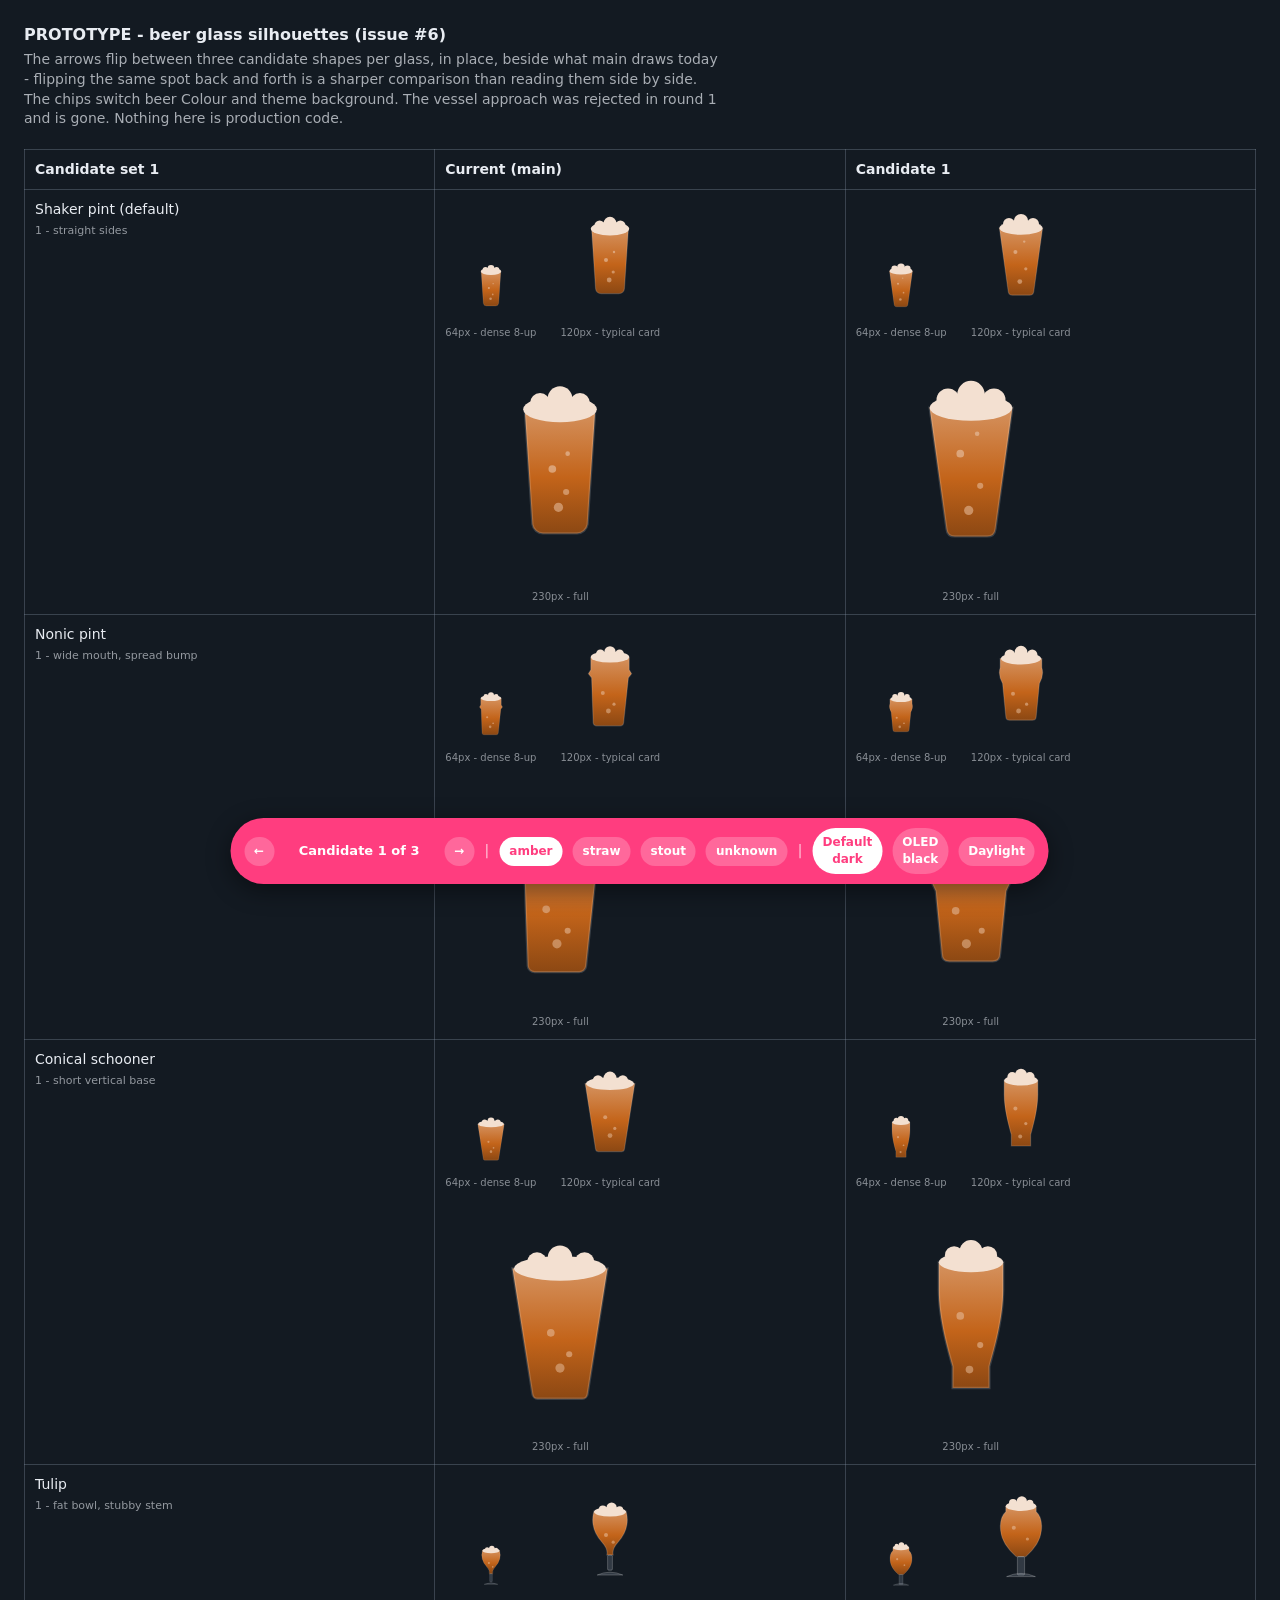
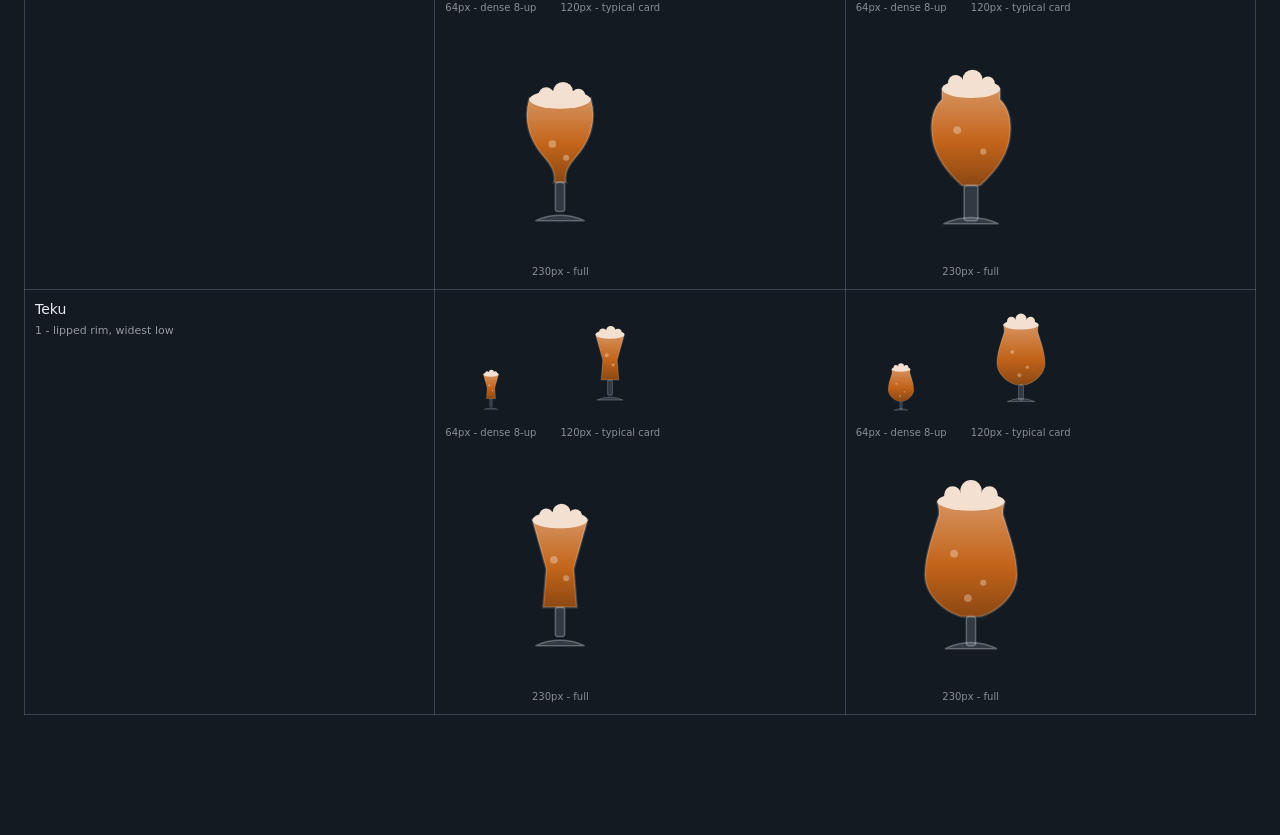
==== commit cdf3bb6e: "prototype(glass): round 4 - joined stem, straighter shaker, teku from photo 2 The foot no longer flo" ====
--- a/prototype/glass_gallery.html
+++ b/prototype/glass_gallery.html
@@ -34,7 +34,7 @@
 what main draws today - flipping the same spot back and forth is a sharper comparison than
 reading them side by side. The chips switch beer Colour and theme background. The vessel
 approach was rejected in round 1 and is gone. Nothing here is production code.</p>
-<section class="scene" data-colour="amber" data-variant="1"><table><thead><tr><th>Candidate set 1</th><th>Current (main)</th><th>Candidate 1</th></tr></thead><tbody><tr><th>Shaker pint (default)<br><span class="vlabel">1 - wide mouth</span></th><td><div class="sizes"><div class="s"><div class="box" style="width:64px;height:64px"><svg xmlns="http://www.w3.org/2000/svg" viewBox="0 0 300 300" width="300" height="300" role="img" aria-label="Beer"><defs><linearGradient id="g-amber-default-current-1" x1="0" y1="0" x2="0" y2="1"><stop offset="0%" stop-color="#d5925f"/><stop offset="55%" stop-color="#c3641a"/><stop offset="100%" stop-color="#8c4813"/></linearGradient></defs><path d="M104 72 h92 l-10 150 a14 14 0 0 1 -14 12 h-44 a14 14 0 0 1 -14 -12 z" fill="url(#g-amber-default-current-1)" stroke="rgba(255,255,255,0.16)" stroke-width="3"/><ellipse cx="150" cy="72" rx="48" ry="17" fill="#f3e0d1"/><circle cx="124" cy="64" r="13" fill="#f3e0d1"/><circle cx="150" cy="58" r="16" fill="#f3e0d1"/><circle cx="176" cy="64" r="13" fill="#f3e0d1"/><circle cx="140" cy="150" r="5" fill="#e4b998" opacity="0.7"/><circle cx="158" cy="180" r="4" fill="#e4b998" opacity="0.6"/><circle cx="148" cy="200" r="6" fill="#e4b998" opacity="0.6"/><circle cx="160" cy="130" r="3" fill="#e4b998" opacity="0.7"/></svg></div><span>64px - dense 8-up</span></div><div class="s"><div class="box" style="width:120px;height:120px"><svg xmlns="http://www.w3.org/2000/svg" viewBox="0 0 300 300" width="300" height="300" role="img" aria-label="Beer"><defs><linearGradient id="g-amber-default-current-1" x1="0" y1="0" x2="0" y2="1"><stop offset="0%" stop-color="#d5925f"/><stop offset="55%" stop-color="#c3641a"/><stop offset="100%" stop-color="#8c4813"/></linearGradient></defs><path d="M104 72 h92 l-10 150 a14 14 0 0 1 -14 12 h-44 a14 14 0 0 1 -14 -12 z" fill="url(#g-amber-default-current-1)" stroke="rgba(255,255,255,0.16)" stroke-width="3"/><ellipse cx="150" cy="72" rx="48" ry="17" fill="#f3e0d1"/><circle cx="124" cy="64" r="13" fill="#f3e0d1"/><circle cx="150" cy="58" r="16" fill="#f3e0d1"/><circle cx="176" cy="64" r="13" fill="#f3e0d1"/><circle cx="140" cy="150" r="5" fill="#e4b998" opacity="0.7"/><circle cx="158" cy="180" r="4" fill="#e4b998" opacity="0.6"/><circle cx="148" cy="200" r="6" fill="#e4b998" opacity="0.6"/><circle cx="160" cy="130" r="3" fill="#e4b998" opacity="0.7"/></svg></div><span>120px - typical card</span></div><div class="s"><div class="box" style="width:230px;height:230px"><svg xmlns="http://www.w3.org/2000/svg" viewBox="0 0 300 300" width="300" height="300" role="img" aria-label="Beer"><defs><linearGradient id="g-amber-default-current-1" x1="0" y1="0" x2="0" y2="1"><stop offset="0%" stop-color="#d5925f"/><stop offset="55%" stop-color="#c3641a"/><stop offset="100%" stop-color="#8c4813"/></linearGradient></defs><path d="M104 72 h92 l-10 150 a14 14 0 0 1 -14 12 h-44 a14 14 0 0 1 -14 -12 z" fill="url(#g-amber-default-current-1)" stroke="rgba(255,255,255,0.16)" stroke-width="3"/><ellipse cx="150" cy="72" rx="48" ry="17" fill="#f3e0d1"/><circle cx="124" cy="64" r="13" fill="#f3e0d1"/><circle cx="150" cy="58" r="16" fill="#f3e0d1"/><circle cx="176" cy="64" r="13" fill="#f3e0d1"/><circle cx="140" cy="150" r="5" fill="#e4b998" opacity="0.7"/><circle cx="158" cy="180" r="4" fill="#e4b998" opacity="0.6"/><circle cx="148" cy="200" r="6" fill="#e4b998" opacity="0.6"/><circle cx="160" cy="130" r="3" fill="#e4b998" opacity="0.7"/></svg></div><span>230px - full</span></div></div></td><td><div class="sizes"><div class="s"><div class="box" style="width:64px;height:64px"><svg xmlns="http://www.w3.org/2000/svg" viewBox="0 0 300 300" width="300" height="300" role="img" aria-label="Beer"><defs><linearGradient id="g-amber-default-1-1" x1="0" y1="0" x2="0" y2="1"><stop offset="0%" stop-color="#d5925f"/><stop offset="55%" stop-color="#c3641a"/><stop offset="100%" stop-color="#8c4813"/></linearGradient></defs><path d="M100 70 Q112 150 118 228 q1 10 11 10 h42 q10 0 11 -10 Q188 150 200 70 Z" fill="url(#g-amber-default-1-1)" stroke="rgba(255,255,255,0.16)" stroke-width="3"/><ellipse cx="150" cy="70" rx="50" ry="16" fill="#f3e0d1"/><circle cx="122" cy="60" r="14" fill="#f3e0d1"/><circle cx="150" cy="54" r="17" fill="#f3e0d1"/><circle cx="178" cy="60" r="14" fill="#f3e0d1"/><circle cx="138" cy="130" r="5" fill="#e4b998" opacity="0.7"/><circle cx="162" cy="172" r="4" fill="#e4b998" opacity="0.6"/><circle cx="147" cy="204" r="6" fill="#e4b998" opacity="0.6"/><circle cx="158" cy="106" r="3" fill="#e4b998" opacity="0.7"/></svg></div><span>64px - dense 8-up</span></div><div class="s"><div class="box" style="width:120px;height:120px"><svg xmlns="http://www.w3.org/2000/svg" viewBox="0 0 300 300" width="300" height="300" role="img" aria-label="Beer"><defs><linearGradient id="g-amber-default-1-1" x1="0" y1="0" x2="0" y2="1"><stop offset="0%" stop-color="#d5925f"/><stop offset="55%" stop-color="#c3641a"/><stop offset="100%" stop-color="#8c4813"/></linearGradient></defs><path d="M100 70 Q112 150 118 228 q1 10 11 10 h42 q10 0 11 -10 Q188 150 200 70 Z" fill="url(#g-amber-default-1-1)" stroke="rgba(255,255,255,0.16)" stroke-width="3"/><ellipse cx="150" cy="70" rx="50" ry="16" fill="#f3e0d1"/><circle cx="122" cy="60" r="14" fill="#f3e0d1"/><circle cx="150" cy="54" r="17" fill="#f3e0d1"/><circle cx="178" cy="60" r="14" fill="#f3e0d1"/><circle cx="138" cy="130" r="5" fill="#e4b998" opacity="0.7"/><circle cx="162" cy="172" r="4" fill="#e4b998" opacity="0.6"/><circle cx="147" cy="204" r="6" fill="#e4b998" opacity="0.6"/><circle cx="158" cy="106" r="3" fill="#e4b998" opacity="0.7"/></svg></div><span>120px - typical card</span></div><div class="s"><div class="box" style="width:230px;height:230px"><svg xmlns="http://www.w3.org/2000/svg" viewBox="0 0 300 300" width="300" height="300" role="img" aria-label="Beer"><defs><linearGradient id="g-amber-default-1-1" x1="0" y1="0" x2="0" y2="1"><stop offset="0%" stop-color="#d5925f"/><stop offset="55%" stop-color="#c3641a"/><stop offset="100%" stop-color="#8c4813"/></linearGradient></defs><path d="M100 70 Q112 150 118 228 q1 10 11 10 h42 q10 0 11 -10 Q188 150 200 70 Z" fill="url(#g-amber-default-1-1)" stroke="rgba(255,255,255,0.16)" stroke-width="3"/><ellipse cx="150" cy="70" rx="50" ry="16" fill="#f3e0d1"/><circle cx="122" cy="60" r="14" fill="#f3e0d1"/><circle cx="150" cy="54" r="17" fill="#f3e0d1"/><circle cx="178" cy="60" r="14" fill="#f3e0d1"/><circle cx="138" cy="130" r="5" fill="#e4b998" opacity="0.7"/><circle cx="162" cy="172" r="4" fill="#e4b998" opacity="0.6"/><circle cx="147" cy="204" r="6" fill="#e4b998" opacity="0.6"/><circle cx="158" cy="106" r="3" fill="#e4b998" opacity="0.7"/></svg></div><span>230px - full</span></div></div></td></tr><tr><th>Nonic pint<br><span class="vlabel">1 - stubby</span></th><td><div class="sizes"><div class="s"><div class="box" style="width:64px;height:64px"><svg xmlns="http://www.w3.org/2000/svg" viewBox="0 0 300 300" width="300" height="300" role="img" aria-label="Beer"><defs><linearGradient id="g-amber-nonicpint-current-1" x1="0" y1="0" x2="0" y2="1"><stop offset="0%" stop-color="#d5925f"/><stop offset="55%" stop-color="#c3641a"/><stop offset="100%" stop-color="#8c4813"/></linearGradient></defs><path d="M102 80 L102 112 L96 122 L104 132 L108 244 a9 9 0 0 0 9 8 h58 a9 9 0 0 0 9 -8 L196 132 L204 122 L198 112 L198 80 Z" fill="url(#g-amber-nonicpint-current-1)" stroke="rgba(255,255,255,0.16)" stroke-width="3"/><ellipse cx="150" cy="80" rx="48" ry="14" fill="#f3e0d1"/><circle cx="126" cy="72" r="11" fill="#f3e0d1"/><circle cx="150" cy="67" r="14" fill="#f3e0d1"/><circle cx="174" cy="72" r="11" fill="#f3e0d1"/><circle cx="132" cy="170" r="5" fill="#e4b998" opacity="0.6"/><circle cx="160" cy="198" r="4" fill="#e4b998" opacity="0.6"/><circle cx="146" cy="215" r="6" fill="#e4b998" opacity="0.55"/></svg></div><span>64px - dense 8-up</span></div><div class="s"><div class="box" style="width:120px;height:120px"><svg xmlns="http://www.w3.org/2000/svg" viewBox="0 0 300 300" width="300" height="300" role="img" aria-label="Beer"><defs><linearGradient id="g-amber-nonicpint-current-1" x1="0" y1="0" x2="0" y2="1"><stop offset="0%" stop-color="#d5925f"/><stop offset="55%" stop-color="#c3641a"/><stop offset="100%" stop-color="#8c4813"/></linearGradient></defs><path d="M102 80 L102 112 L96 122 L104 132 L108 244 a9 9 0 0 0 9 8 h58 a9 9 0 0 0 9 -8 L196 132 L204 122 L198 112 L198 80 Z" fill="url(#g-amber-nonicpint-current-1)" stroke="rgba(255,255,255,0.16)" stroke-width="3"/><ellipse cx="150" cy="80" rx="48" ry="14" fill="#f3e0d1"/><circle cx="126" cy="72" r="11" fill="#f3e0d1"/><circle cx="150" cy="67" r="14" fill="#f3e0d1"/><circle cx="174" cy="72" r="11" fill="#f3e0d1"/><circle cx="132" cy="170" r="5" fill="#e4b998" opacity="0.6"/><circle cx="160" cy="198" r="4" fill="#e4b998" opacity="0.6"/><circle cx="146" cy="215" r="6" fill="#e4b998" opacity="0.55"/></svg></div><span>120px - typical card</span></div><div class="s"><div class="box" style="width:230px;height:230px"><svg xmlns="http://www.w3.org/2000/svg" viewBox="0 0 300 300" width="300" height="300" role="img" aria-label="Beer"><defs><linearGradient id="g-amber-nonicpint-current-1" x1="0" y1="0" x2="0" y2="1"><stop offset="0%" stop-color="#d5925f"/><stop offset="55%" stop-color="#c3641a"/><stop offset="100%" stop-color="#8c4813"/></linearGradient></defs><path d="M102 80 L102 112 L96 122 L104 132 L108 244 a9 9 0 0 0 9 8 h58 a9 9 0 0 0 9 -8 L196 132 L204 122 L198 112 L198 80 Z" fill="url(#g-amber-nonicpint-current-1)" stroke="rgba(255,255,255,0.16)" stroke-width="3"/><ellipse cx="150" cy="80" rx="48" ry="14" fill="#f3e0d1"/><circle cx="126" cy="72" r="11" fill="#f3e0d1"/><circle cx="150" cy="67" r="14" fill="#f3e0d1"/><circle cx="174" cy="72" r="11" fill="#f3e0d1"/><circle cx="132" cy="170" r="5" fill="#e4b998" opacity="0.6"/><circle cx="160" cy="198" r="4" fill="#e4b998" opacity="0.6"/><circle cx="146" cy="215" r="6" fill="#e4b998" opacity="0.55"/></svg></div><span>230px - full</span></div></div></td><td><div class="sizes"><div class="s"><div class="box" style="width:64px;height:64px"><svg xmlns="http://www.w3.org/2000/svg" viewBox="0 0 300 300" width="300" height="300" role="img" aria-label="Beer"><defs><linearGradient id="g-amber-nonicpint-1-1" x1="0" y1="0" x2="0" y2="1"><stop offset="0%" stop-color="#d5925f"/><stop offset="55%" stop-color="#c3641a"/><stop offset="100%" stop-color="#8c4813"/></linearGradient></defs><path d="M102 84 L102 112 Q95 124 104 136 L112 228 q0 10 10 10 h56 q10 0 10 -10 L196 136 Q205 124 198 112 L198 84 Z" fill="url(#g-amber-nonicpint-1-1)" stroke="rgba(255,255,255,0.16)" stroke-width="3"/><ellipse cx="150" cy="84" rx="48" ry="14" fill="#f3e0d1"/><circle cx="124" cy="75" r="12" fill="#f3e0d1"/><circle cx="150" cy="70" r="15" fill="#f3e0d1"/><circle cx="176" cy="75" r="12" fill="#f3e0d1"/><circle cx="130" cy="166" r="5" fill="#e4b998" opacity="0.6"/><circle cx="164" cy="196" r="4" fill="#e4b998" opacity="0.6"/><circle cx="144" cy="214" r="6" fill="#e4b998" opacity="0.55"/></svg></div><span>64px - dense 8-up</span></div><div class="s"><div class="box" style="width:120px;height:120px"><svg xmlns="http://www.w3.org/2000/svg" viewBox="0 0 300 300" width="300" height="300" role="img" aria-label="Beer"><defs><linearGradient id="g-amber-nonicpint-1-1" x1="0" y1="0" x2="0" y2="1"><stop offset="0%" stop-color="#d5925f"/><stop offset="55%" stop-color="#c3641a"/><stop offset="100%" stop-color="#8c4813"/></linearGradient></defs><path d="M102 84 L102 112 Q95 124 104 136 L112 228 q0 10 10 10 h56 q10 0 10 -10 L196 136 Q205 124 198 112 L198 84 Z" fill="url(#g-amber-nonicpint-1-1)" stroke="rgba(255,255,255,0.16)" stroke-width="3"/><ellipse cx="150" cy="84" rx="48" ry="14" fill="#f3e0d1"/><circle cx="124" cy="75" r="12" fill="#f3e0d1"/><circle cx="150" cy="70" r="15" fill="#f3e0d1"/><circle cx="176" cy="75" r="12" fill="#f3e0d1"/><circle cx="130" cy="166" r="5" fill="#e4b998" opacity="0.6"/><circle cx="164" cy="196" r="4" fill="#e4b998" opacity="0.6"/><circle cx="144" cy="214" r="6" fill="#e4b998" opacity="0.55"/></svg></div><span>120px - typical card</span></div><div class="s"><div class="box" style="width:230px;height:230px"><svg xmlns="http://www.w3.org/2000/svg" viewBox="0 0 300 300" width="300" height="300" role="img" aria-label="Beer"><defs><linearGradient id="g-amber-nonicpint-1-1" x1="0" y1="0" x2="0" y2="1"><stop offset="0%" stop-color="#d5925f"/><stop offset="55%" stop-color="#c3641a"/><stop offset="100%" stop-color="#8c4813"/></linearGradient></defs><path d="M102 84 L102 112 Q95 124 104 136 L112 228 q0 10 10 10 h56 q10 0 10 -10 L196 136 Q205 124 198 112 L198 84 Z" fill="url(#g-amber-nonicpint-1-1)" stroke="rgba(255,255,255,0.16)" stroke-width="3"/><ellipse cx="150" cy="84" rx="48" ry="14" fill="#f3e0d1"/><circle cx="124" cy="75" r="12" fill="#f3e0d1"/><circle cx="150" cy="70" r="15" fill="#f3e0d1"/><circle cx="176" cy="75" r="12" fill="#f3e0d1"/><circle cx="130" cy="166" r="5" fill="#e4b998" opacity="0.6"/><circle cx="164" cy="196" r="4" fill="#e4b998" opacity="0.6"/><circle cx="144" cy="214" r="6" fill="#e4b998" opacity="0.55"/></svg></div><span>230px - full</span></div></div></td></tr><tr><th>Conical schooner<br><span class="vlabel">1 - vertical rim, waist mid-height</span></th><td><div class="sizes"><div class="s"><div class="box" style="width:64px;height:64px"><svg xmlns="http://www.w3.org/2000/svg" viewBox="0 0 300 300" width="300" height="300" role="img" aria-label="Beer"><defs><linearGradient id="g-amber-schooner-current-1" x1="0" y1="0" x2="0" y2="1"><stop offset="0%" stop-color="#d5925f"/><stop offset="55%" stop-color="#c3641a"/><stop offset="100%" stop-color="#8c4813"/></linearGradient></defs><path d="M88 84 L212 84 L186 248 a7 7 0 0 1 -7 6 h-58 a7 7 0 0 1 -7 -6 Z" fill="url(#g-amber-schooner-current-1)" stroke="rgba(255,255,255,0.16)" stroke-width="3"/><ellipse cx="150" cy="84" rx="60" ry="16" fill="#f3e0d1"/><circle cx="120" cy="76" r="13" fill="#f3e0d1"/><circle cx="150" cy="70" r="16" fill="#f3e0d1"/><circle cx="182" cy="76" r="13" fill="#f3e0d1"/><circle cx="138" cy="168" r="5" fill="#e4b998" opacity="0.6"/><circle cx="162" cy="196" r="4" fill="#e4b998" opacity="0.6"/><circle cx="150" cy="214" r="6" fill="#e4b998" opacity="0.55"/></svg></div><span>64px - dense 8-up</span></div><div class="s"><div class="box" style="width:120px;height:120px"><svg xmlns="http://www.w3.org/2000/svg" viewBox="0 0 300 300" width="300" height="300" role="img" aria-label="Beer"><defs><linearGradient id="g-amber-schooner-current-1" x1="0" y1="0" x2="0" y2="1"><stop offset="0%" stop-color="#d5925f"/><stop offset="55%" stop-color="#c3641a"/><stop offset="100%" stop-color="#8c4813"/></linearGradient></defs><path d="M88 84 L212 84 L186 248 a7 7 0 0 1 -7 6 h-58 a7 7 0 0 1 -7 -6 Z" fill="url(#g-amber-schooner-current-1)" stroke="rgba(255,255,255,0.16)" stroke-width="3"/><ellipse cx="150" cy="84" rx="60" ry="16" fill="#f3e0d1"/><circle cx="120" cy="76" r="13" fill="#f3e0d1"/><circle cx="150" cy="70" r="16" fill="#f3e0d1"/><circle cx="182" cy="76" r="13" fill="#f3e0d1"/><circle cx="138" cy="168" r="5" fill="#e4b998" opacity="0.6"/><circle cx="162" cy="196" r="4" fill="#e4b998" opacity="0.6"/><circle cx="150" cy="214" r="6" fill="#e4b998" opacity="0.55"/></svg></div><span>120px - typical card</span></div><div class="s"><div class="box" style="width:230px;height:230px"><svg xmlns="http://www.w3.org/2000/svg" viewBox="0 0 300 300" width="300" height="300" role="img" aria-label="Beer"><defs><linearGradient id="g-amber-schooner-current-1" x1="0" y1="0" x2="0" y2="1"><stop offset="0%" stop-color="#d5925f"/><stop offset="55%" stop-color="#c3641a"/><stop offset="100%" stop-color="#8c4813"/></linearGradient></defs><path d="M88 84 L212 84 L186 248 a7 7 0 0 1 -7 6 h-58 a7 7 0 0 1 -7 -6 Z" fill="url(#g-amber-schooner-current-1)" stroke="rgba(255,255,255,0.16)" stroke-width="3"/><ellipse cx="150" cy="84" rx="60" ry="16" fill="#f3e0d1"/><circle cx="120" cy="76" r="13" fill="#f3e0d1"/><circle cx="150" cy="70" r="16" fill="#f3e0d1"/><circle cx="182" cy="76" r="13" fill="#f3e0d1"/><circle cx="138" cy="168" r="5" fill="#e4b998" opacity="0.6"/><circle cx="162" cy="196" r="4" fill="#e4b998" opacity="0.6"/><circle cx="150" cy="214" r="6" fill="#e4b998" opacity="0.55"/></svg></div><span>230px - full</span></div></div></td><td><div class="sizes"><div class="s"><div class="box" style="width:64px;height:64px"><svg xmlns="http://www.w3.org/2000/svg" viewBox="0 0 300 300" width="300" height="300" role="img" aria-label="Beer"><defs><linearGradient id="g-amber-schooner-1-1" x1="0" y1="0" x2="0" y2="1"><stop offset="0%" stop-color="#d5925f"/><stop offset="55%" stop-color="#c3641a"/><stop offset="100%" stop-color="#8c4813"/></linearGradient></defs><path d="M108 76 L108 112 C108 150 120 190 126 232 q2 8 10 8 h28 q8 0 10 -8 C180 190 192 150 192 112 L192 76 Z" fill="url(#g-amber-schooner-1-1)" stroke="rgba(255,255,255,0.16)" stroke-width="3"/><ellipse cx="150" cy="76" rx="42" ry="13" fill="#f3e0d1"/><circle cx="128" cy="67" r="12" fill="#f3e0d1"/><circle cx="150" cy="62" r="15" fill="#f3e0d1"/><circle cx="172" cy="67" r="12" fill="#f3e0d1"/><circle cx="136" cy="146" r="5" fill="#e4b998" opacity="0.6"/><circle cx="162" cy="184" r="4" fill="#e4b998" opacity="0.6"/><circle cx="148" cy="212" r="5" fill="#e4b998" opacity="0.55"/></svg></div><span>64px - dense 8-up</span></div><div class="s"><div class="box" style="width:120px;height:120px"><svg xmlns="http://www.w3.org/2000/svg" viewBox="0 0 300 300" width="300" height="300" role="img" aria-label="Beer"><defs><linearGradient id="g-amber-schooner-1-1" x1="0" y1="0" x2="0" y2="1"><stop offset="0%" stop-color="#d5925f"/><stop offset="55%" stop-color="#c3641a"/><stop offset="100%" stop-color="#8c4813"/></linearGradient></defs><path d="M108 76 L108 112 C108 150 120 190 126 232 q2 8 10 8 h28 q8 0 10 -8 C180 190 192 150 192 112 L192 76 Z" fill="url(#g-amber-schooner-1-1)" stroke="rgba(255,255,255,0.16)" stroke-width="3"/><ellipse cx="150" cy="76" rx="42" ry="13" fill="#f3e0d1"/><circle cx="128" cy="67" r="12" fill="#f3e0d1"/><circle cx="150" cy="62" r="15" fill="#f3e0d1"/><circle cx="172" cy="67" r="12" fill="#f3e0d1"/><circle cx="136" cy="146" r="5" fill="#e4b998" opacity="0.6"/><circle cx="162" cy="184" r="4" fill="#e4b998" opacity="0.6"/><circle cx="148" cy="212" r="5" fill="#e4b998" opacity="0.55"/></svg></div><span>120px - typical card</span></div><div class="s"><div class="box" style="width:230px;height:230px"><svg xmlns="http://www.w3.org/2000/svg" viewBox="0 0 300 300" width="300" height="300" role="img" aria-label="Beer"><defs><linearGradient id="g-amber-schooner-1-1" x1="0" y1="0" x2="0" y2="1"><stop offset="0%" stop-color="#d5925f"/><stop offset="55%" stop-color="#c3641a"/><stop offset="100%" stop-color="#8c4813"/></linearGradient></defs><path d="M108 76 L108 112 C108 150 120 190 126 232 q2 8 10 8 h28 q8 0 10 -8 C180 190 192 150 192 112 L192 76 Z" fill="url(#g-amber-schooner-1-1)" stroke="rgba(255,255,255,0.16)" stroke-width="3"/><ellipse cx="150" cy="76" rx="42" ry="13" fill="#f3e0d1"/><circle cx="128" cy="67" r="12" fill="#f3e0d1"/><circle cx="150" cy="62" r="15" fill="#f3e0d1"/><circle cx="172" cy="67" r="12" fill="#f3e0d1"/><circle cx="136" cy="146" r="5" fill="#e4b998" opacity="0.6"/><circle cx="162" cy="184" r="4" fill="#e4b998" opacity="0.6"/><circle cx="148" cy="212" r="5" fill="#e4b998" opacity="0.55"/></svg></div><span>230px - full</span></div></div></td></tr><tr><th>Tulip<br><span class="vlabel">1 - short straight collar</span></th><td><div class="sizes"><div class="s"><div class="box" style="width:64px;height:64px"><svg xmlns="http://www.w3.org/2000/svg" viewBox="0 0 300 300" width="300" height="300" role="img" aria-label="Beer"><defs><linearGradient id="g-amber-tulip-current-1" x1="0" y1="0" x2="0" y2="1"><stop offset="0%" stop-color="#d5925f"/><stop offset="55%" stop-color="#c3641a"/><stop offset="100%" stop-color="#8c4813"/></linearGradient></defs><path d="M110 90 Q98 132 130 168 Q146 186 142 200 L158 200 Q154 186 170 168 Q202 132 190 90 Q150 104 110 90 Z" fill="url(#g-amber-tulip-current-1)" stroke="rgba(255,255,255,0.16)" stroke-width="3"/><ellipse cx="150" cy="92" rx="40" ry="12" fill="#f3e0d1"/><circle cx="132" cy="86" r="10" fill="#f3e0d1"/><circle cx="154" cy="82" r="13" fill="#f3e0d1"/><circle cx="174" cy="87" r="9" fill="#f3e0d1"/><circle cx="140" cy="150" r="5" fill="#e4b998" opacity="0.6"/><circle cx="158" cy="168" r="4" fill="#e4b998" opacity="0.55"/><rect x="144" y="200" width="12" height="38" rx="3" fill="rgba(214,226,240,0.16)" stroke="rgba(255,255,255,0.28)" stroke-width="2"/><path d="M118 250 q32 -14 64 0 z" fill="rgba(214,226,240,0.16)" stroke="rgba(255,255,255,0.28)" stroke-width="2"/></svg></div><span>64px - dense 8-up</span></div><div class="s"><div class="box" style="width:120px;height:120px"><svg xmlns="http://www.w3.org/2000/svg" viewBox="0 0 300 300" width="300" height="300" role="img" aria-label="Beer"><defs><linearGradient id="g-amber-tulip-current-1" x1="0" y1="0" x2="0" y2="1"><stop offset="0%" stop-color="#d5925f"/><stop offset="55%" stop-color="#c3641a"/><stop offset="100%" stop-color="#8c4813"/></linearGradient></defs><path d="M110 90 Q98 132 130 168 Q146 186 142 200 L158 200 Q154 186 170 168 Q202 132 190 90 Q150 104 110 90 Z" fill="url(#g-amber-tulip-current-1)" stroke="rgba(255,255,255,0.16)" stroke-width="3"/><ellipse cx="150" cy="92" rx="40" ry="12" fill="#f3e0d1"/><circle cx="132" cy="86" r="10" fill="#f3e0d1"/><circle cx="154" cy="82" r="13" fill="#f3e0d1"/><circle cx="174" cy="87" r="9" fill="#f3e0d1"/><circle cx="140" cy="150" r="5" fill="#e4b998" opacity="0.6"/><circle cx="158" cy="168" r="4" fill="#e4b998" opacity="0.55"/><rect x="144" y="200" width="12" height="38" rx="3" fill="rgba(214,226,240,0.16)" stroke="rgba(255,255,255,0.28)" stroke-width="2"/><path d="M118 250 q32 -14 64 0 z" fill="rgba(214,226,240,0.16)" stroke="rgba(255,255,255,0.28)" stroke-width="2"/></svg></div><span>120px - typical card</span></div><div class="s"><div class="box" style="width:230px;height:230px"><svg xmlns="http://www.w3.org/2000/svg" viewBox="0 0 300 300" width="300" height="300" role="img" aria-label="Beer"><defs><linearGradient id="g-amber-tulip-current-1" x1="0" y1="0" x2="0" y2="1"><stop offset="0%" stop-color="#d5925f"/><stop offset="55%" stop-color="#c3641a"/><stop offset="100%" stop-color="#8c4813"/></linearGradient></defs><path d="M110 90 Q98 132 130 168 Q146 186 142 200 L158 200 Q154 186 170 168 Q202 132 190 90 Q150 104 110 90 Z" fill="url(#g-amber-tulip-current-1)" stroke="rgba(255,255,255,0.16)" stroke-width="3"/><ellipse cx="150" cy="92" rx="40" ry="12" fill="#f3e0d1"/><circle cx="132" cy="86" r="10" fill="#f3e0d1"/><circle cx="154" cy="82" r="13" fill="#f3e0d1"/><circle cx="174" cy="87" r="9" fill="#f3e0d1"/><circle cx="140" cy="150" r="5" fill="#e4b998" opacity="0.6"/><circle cx="158" cy="168" r="4" fill="#e4b998" opacity="0.55"/><rect x="144" y="200" width="12" height="38" rx="3" fill="rgba(214,226,240,0.16)" stroke="rgba(255,255,255,0.28)" stroke-width="2"/><path d="M118 250 q32 -14 64 0 z" fill="rgba(214,226,240,0.16)" stroke="rgba(255,255,255,0.28)" stroke-width="2"/></svg></div><span>230px - full</span></div></div></td><td><div class="sizes"><div class="s"><div class="box" style="width:64px;height:64px"><svg xmlns="http://www.w3.org/2000/svg" viewBox="0 0 300 300" width="300" height="300" role="img" aria-label="Beer"><defs><linearGradient id="g-amber-tulip-1-1" x1="0" y1="0" x2="0" y2="1"><stop offset="0%" stop-color="#d5925f"/><stop offset="55%" stop-color="#c3641a"/><stop offset="100%" stop-color="#8c4813"/></linearGradient></defs><path d="M112 78 L112 96 C100 120 102 154 130 178 C138 186 140 194 140 202 L160 202 C160 194 162 186 170 178 C198 154 200 120 188 96 L188 78 Z" fill="url(#g-amber-tulip-1-1)" stroke="rgba(255,255,255,0.16)" stroke-width="3"/><ellipse cx="150" cy="78" rx="38" ry="12" fill="#f3e0d1"/><circle cx="130" cy="70" r="10" fill="#f3e0d1"/><circle cx="152" cy="66" r="13" fill="#f3e0d1"/><circle cx="172" cy="71" r="9" fill="#f3e0d1"/><circle cx="138" cy="140" r="5" fill="#e4b998" opacity="0.6"/><circle cx="158" cy="162" r="4" fill="#e4b998" opacity="0.55"/><rect x="144" y="202" width="12" height="36" rx="3" fill="rgba(214,226,240,0.16)" stroke="rgba(255,255,255,0.28)" stroke-width="2"/><path d="M118 250 q32 -14 64 0 z" fill="rgba(214,226,240,0.16)" stroke="rgba(255,255,255,0.28)" stroke-width="2"/></svg></div><span>64px - dense 8-up</span></div><div class="s"><div class="box" style="width:120px;height:120px"><svg xmlns="http://www.w3.org/2000/svg" viewBox="0 0 300 300" width="300" height="300" role="img" aria-label="Beer"><defs><linearGradient id="g-amber-tulip-1-1" x1="0" y1="0" x2="0" y2="1"><stop offset="0%" stop-color="#d5925f"/><stop offset="55%" stop-color="#c3641a"/><stop offset="100%" stop-color="#8c4813"/></linearGradient></defs><path d="M112 78 L112 96 C100 120 102 154 130 178 C138 186 140 194 140 202 L160 202 C160 194 162 186 170 178 C198 154 200 120 188 96 L188 78 Z" fill="url(#g-amber-tulip-1-1)" stroke="rgba(255,255,255,0.16)" stroke-width="3"/><ellipse cx="150" cy="78" rx="38" ry="12" fill="#f3e0d1"/><circle cx="130" cy="70" r="10" fill="#f3e0d1"/><circle cx="152" cy="66" r="13" fill="#f3e0d1"/><circle cx="172" cy="71" r="9" fill="#f3e0d1"/><circle cx="138" cy="140" r="5" fill="#e4b998" opacity="0.6"/><circle cx="158" cy="162" r="4" fill="#e4b998" opacity="0.55"/><rect x="144" y="202" width="12" height="36" rx="3" fill="rgba(214,226,240,0.16)" stroke="rgba(255,255,255,0.28)" stroke-width="2"/><path d="M118 250 q32 -14 64 0 z" fill="rgba(214,226,240,0.16)" stroke="rgba(255,255,255,0.28)" stroke-width="2"/></svg></div><span>120px - typical card</span></div><div class="s"><div class="box" style="width:230px;height:230px"><svg xmlns="http://www.w3.org/2000/svg" viewBox="0 0 300 300" width="300" height="300" role="img" aria-label="Beer"><defs><linearGradient id="g-amber-tulip-1-1" x1="0" y1="0" x2="0" y2="1"><stop offset="0%" stop-color="#d5925f"/><stop offset="55%" stop-color="#c3641a"/><stop offset="100%" stop-color="#8c4813"/></linearGradient></defs><path d="M112 78 L112 96 C100 120 102 154 130 178 C138 186 140 194 140 202 L160 202 C160 194 162 186 170 178 C198 154 200 120 188 96 L188 78 Z" fill="url(#g-amber-tulip-1-1)" stroke="rgba(255,255,255,0.16)" stroke-width="3"/><ellipse cx="150" cy="78" rx="38" ry="12" fill="#f3e0d1"/><circle cx="130" cy="70" r="10" fill="#f3e0d1"/><circle cx="152" cy="66" r="13" fill="#f3e0d1"/><circle cx="172" cy="71" r="9" fill="#f3e0d1"/><circle cx="138" cy="140" r="5" fill="#e4b998" opacity="0.6"/><circle cx="158" cy="162" r="4" fill="#e4b998" opacity="0.55"/><rect x="144" y="202" width="12" height="36" rx="3" fill="rgba(214,226,240,0.16)" stroke="rgba(255,255,255,0.28)" stroke-width="2"/><path d="M118 250 q32 -14 64 0 z" fill="rgba(214,226,240,0.16)" stroke="rgba(255,255,255,0.28)" stroke-width="2"/></svg></div><span>230px - full</span></div></div></td></tr><tr><th>Teku<br><span class="vlabel">1 - wine bowl, flared rim</span></th><td><div class="sizes"><div class="s"><div class="box" style="width:64px;height:64px"><svg xmlns="http://www.w3.org/2000/svg" viewBox="0 0 300 300" width="300" height="300" role="img" aria-label="Beer"><defs><linearGradient id="g-amber-teku-current-1" x1="0" y1="0" x2="0" y2="1"><stop offset="0%" stop-color="#d5925f"/><stop offset="55%" stop-color="#c3641a"/><stop offset="100%" stop-color="#8c4813"/></linearGradient></defs><path d="M114 86 L186 86 L168 150 L172 200 L128 200 L132 150 Z" fill="url(#g-amber-teku-current-1)" stroke="rgba(255,255,255,0.16)" stroke-width="3"/><ellipse cx="150" cy="86" rx="36" ry="11" fill="#f3e0d1"/><circle cx="132" cy="80" r="9" fill="#f3e0d1"/><circle cx="152" cy="77" r="12" fill="#f3e0d1"/><circle cx="170" cy="81" r="9" fill="#f3e0d1"/><circle cx="142" cy="138" r="5" fill="#e4b998" opacity="0.6"/><circle cx="158" cy="162" r="4" fill="#e4b998" opacity="0.55"/><rect x="144" y="200" width="12" height="38" rx="3" fill="rgba(214,226,240,0.16)" stroke="rgba(255,255,255,0.28)" stroke-width="2"/><path d="M118 250 q32 -14 64 0 z" fill="rgba(214,226,240,0.16)" stroke="rgba(255,255,255,0.28)" stroke-width="2"/></svg></div><span>64px - dense 8-up</span></div><div class="s"><div class="box" style="width:120px;height:120px"><svg xmlns="http://www.w3.org/2000/svg" viewBox="0 0 300 300" width="300" height="300" role="img" aria-label="Beer"><defs><linearGradient id="g-amber-teku-current-1" x1="0" y1="0" x2="0" y2="1"><stop offset="0%" stop-color="#d5925f"/><stop offset="55%" stop-color="#c3641a"/><stop offset="100%" stop-color="#8c4813"/></linearGradient></defs><path d="M114 86 L186 86 L168 150 L172 200 L128 200 L132 150 Z" fill="url(#g-amber-teku-current-1)" stroke="rgba(255,255,255,0.16)" stroke-width="3"/><ellipse cx="150" cy="86" rx="36" ry="11" fill="#f3e0d1"/><circle cx="132" cy="80" r="9" fill="#f3e0d1"/><circle cx="152" cy="77" r="12" fill="#f3e0d1"/><circle cx="170" cy="81" r="9" fill="#f3e0d1"/><circle cx="142" cy="138" r="5" fill="#e4b998" opacity="0.6"/><circle cx="158" cy="162" r="4" fill="#e4b998" opacity="0.55"/><rect x="144" y="200" width="12" height="38" rx="3" fill="rgba(214,226,240,0.16)" stroke="rgba(255,255,255,0.28)" stroke-width="2"/><path d="M118 250 q32 -14 64 0 z" fill="rgba(214,226,240,0.16)" stroke="rgba(255,255,255,0.28)" stroke-width="2"/></svg></div><span>120px - typical card</span></div><div class="s"><div class="box" style="width:230px;height:230px"><svg xmlns="http://www.w3.org/2000/svg" viewBox="0 0 300 300" width="300" height="300" role="img" aria-label="Beer"><defs><linearGradient id="g-amber-teku-current-1" x1="0" y1="0" x2="0" y2="1"><stop offset="0%" stop-color="#d5925f"/><stop offset="55%" stop-color="#c3641a"/><stop offset="100%" stop-color="#8c4813"/></linearGradient></defs><path d="M114 86 L186 86 L168 150 L172 200 L128 200 L132 150 Z" fill="url(#g-amber-teku-current-1)" stroke="rgba(255,255,255,0.16)" stroke-width="3"/><ellipse cx="150" cy="86" rx="36" ry="11" fill="#f3e0d1"/><circle cx="132" cy="80" r="9" fill="#f3e0d1"/><circle cx="152" cy="77" r="12" fill="#f3e0d1"/><circle cx="170" cy="81" r="9" fill="#f3e0d1"/><circle cx="142" cy="138" r="5" fill="#e4b998" opacity="0.6"/><circle cx="158" cy="162" r="4" fill="#e4b998" opacity="0.55"/><rect x="144" y="200" width="12" height="38" rx="3" fill="rgba(214,226,240,0.16)" stroke="rgba(255,255,255,0.28)" stroke-width="2"/><path d="M118 250 q32 -14 64 0 z" fill="rgba(214,226,240,0.16)" stroke="rgba(255,255,255,0.28)" stroke-width="2"/></svg></div><span>230px - full</span></div></div></td><td><div class="sizes"><div class="s"><div class="box" style="width:64px;height:64px"><svg xmlns="http://www.w3.org/2000/svg" viewBox="0 0 300 300" width="300" height="300" role="img" aria-label="Beer"><defs><linearGradient id="g-amber-teku-1-1" x1="0" y1="0" x2="0" y2="1"><stop offset="0%" stop-color="#d5925f"/><stop offset="55%" stop-color="#c3641a"/><stop offset="100%" stop-color="#8c4813"/></linearGradient></defs><path d="M106 58 C112 74 120 84 126 92 C112 108 108 126 110 140 C112 158 114 166 117 172 C122 182 130 188 138 192 L162 192 C170 188 178 182 183 172 C186 166 188 158 190 140 C192 126 188 108 174 92 C180 84 188 74 194 58 Z" fill="url(#g-amber-teku-1-1)" stroke="rgba(255,255,255,0.16)" stroke-width="3"/><ellipse cx="150" cy="58" rx="44" ry="13" fill="#f3e0d1"/><circle cx="126" cy="49" r="11" fill="#f3e0d1"/><circle cx="150" cy="44" r="14" fill="#f3e0d1"/><circle cx="174" cy="49" r="11" fill="#f3e0d1"/><circle cx="136" cy="132" r="5" fill="#e4b998" opacity="0.6"/><circle cx="160" cy="162" r="4" fill="#e4b998" opacity="0.55"/><rect x="144" y="192" width="12" height="46" rx="3" fill="rgba(214,226,240,0.16)" stroke="rgba(255,255,255,0.28)" stroke-width="2"/><path d="M118 250 q32 -14 64 0 z" fill="rgba(214,226,240,0.16)" stroke="rgba(255,255,255,0.28)" stroke-width="2"/></svg></div><span>64px - dense 8-up</span></div><div class="s"><div class="box" style="width:120px;height:120px"><svg xmlns="http://www.w3.org/2000/svg" viewBox="0 0 300 300" width="300" height="300" role="img" aria-label="Beer"><defs><linearGradient id="g-amber-teku-1-1" x1="0" y1="0" x2="0" y2="1"><stop offset="0%" stop-color="#d5925f"/><stop offset="55%" stop-color="#c3641a"/><stop offset="100%" stop-color="#8c4813"/></linearGradient></defs><path d="M106 58 C112 74 120 84 126 92 C112 108 108 126 110 140 C112 158 114 166 117 172 C122 182 130 188 138 192 L162 192 C170 188 178 182 183 172 C186 166 188 158 190 140 C192 126 188 108 174 92 C180 84 188 74 194 58 Z" fill="url(#g-amber-teku-1-1)" stroke="rgba(255,255,255,0.16)" stroke-width="3"/><ellipse cx="150" cy="58" rx="44" ry="13" fill="#f3e0d1"/><circle cx="126" cy="49" r="11" fill="#f3e0d1"/><circle cx="150" cy="44" r="14" fill="#f3e0d1"/><circle cx="174" cy="49" r="11" fill="#f3e0d1"/><circle cx="136" cy="132" r="5" fill="#e4b998" opacity="0.6"/><circle cx="160" cy="162" r="4" fill="#e4b998" opacity="0.55"/><rect x="144" y="192" width="12" height="46" rx="3" fill="rgba(214,226,240,0.16)" stroke="rgba(255,255,255,0.28)" stroke-width="2"/><path d="M118 250 q32 -14 64 0 z" fill="rgba(214,226,240,0.16)" stroke="rgba(255,255,255,0.28)" stroke-width="2"/></svg></div><span>120px - typical card</span></div><div class="s"><div class="box" style="width:230px;height:230px"><svg xmlns="http://www.w3.org/2000/svg" viewBox="0 0 300 300" width="300" height="300" role="img" aria-label="Beer"><defs><linearGradient id="g-amber-teku-1-1" x1="0" y1="0" x2="0" y2="1"><stop offset="0%" stop-color="#d5925f"/><stop offset="55%" stop-color="#c3641a"/><stop offset="100%" stop-color="#8c4813"/></linearGradient></defs><path d="M106 58 C112 74 120 84 126 92 C112 108 108 126 110 140 C112 158 114 166 117 172 C122 182 130 188 138 192 L162 192 C170 188 178 182 183 172 C186 166 188 158 190 140 C192 126 188 108 174 92 C180 84 188 74 194 58 Z" fill="url(#g-amber-teku-1-1)" stroke="rgba(255,255,255,0.16)" stroke-width="3"/><ellipse cx="150" cy="58" rx="44" ry="13" fill="#f3e0d1"/><circle cx="126" cy="49" r="11" fill="#f3e0d1"/><circle cx="150" cy="44" r="14" fill="#f3e0d1"/><circle cx="174" cy="49" r="11" fill="#f3e0d1"/><circle cx="136" cy="132" r="5" fill="#e4b998" opacity="0.6"/><circle cx="160" cy="162" r="4" fill="#e4b998" opacity="0.55"/><rect x="144" y="192" width="12" height="46" rx="3" fill="rgba(214,226,240,0.16)" stroke="rgba(255,255,255,0.28)" stroke-width="2"/><path d="M118 250 q32 -14 64 0 z" fill="rgba(214,226,240,0.16)" stroke="rgba(255,255,255,0.28)" stroke-width="2"/></svg></div><span>230px - full</span></div></div></td></tr></tbody></table></section><section class="scene" data-colour="amber" data-variant="2"><table><thead><tr><th>Candidate set 2</th><th>Current (main)</th><th>Candidate 2</th></tr></thead><tbody><tr><th>Shaker pint (default)<br><span class="vlabel">2 - widest mouth</span></th><td><div class="sizes"><div class="s"><div class="box" style="width:64px;height:64px"><svg xmlns="http://www.w3.org/2000/svg" viewBox="0 0 300 300" width="300" height="300" role="img" aria-label="Beer"><defs><linearGradient id="g-amber-default-current-2" x1="0" y1="0" x2="0" y2="1"><stop offset="0%" stop-color="#d5925f"/><stop offset="55%" stop-color="#c3641a"/><stop offset="100%" stop-color="#8c4813"/></linearGradient></defs><path d="M104 72 h92 l-10 150 a14 14 0 0 1 -14 12 h-44 a14 14 0 0 1 -14 -12 z" fill="url(#g-amber-default-current-2)" stroke="rgba(255,255,255,0.16)" stroke-width="3"/><ellipse cx="150" cy="72" rx="48" ry="17" fill="#f3e0d1"/><circle cx="124" cy="64" r="13" fill="#f3e0d1"/><circle cx="150" cy="58" r="16" fill="#f3e0d1"/><circle cx="176" cy="64" r="13" fill="#f3e0d1"/><circle cx="140" cy="150" r="5" fill="#e4b998" opacity="0.7"/><circle cx="158" cy="180" r="4" fill="#e4b998" opacity="0.6"/><circle cx="148" cy="200" r="6" fill="#e4b998" opacity="0.6"/><circle cx="160" cy="130" r="3" fill="#e4b998" opacity="0.7"/></svg></div><span>64px - dense 8-up</span></div><div class="s"><div class="box" style="width:120px;height:120px"><svg xmlns="http://www.w3.org/2000/svg" viewBox="0 0 300 300" width="300" height="300" role="img" aria-label="Beer"><defs><linearGradient id="g-amber-default-current-2" x1="0" y1="0" x2="0" y2="1"><stop offset="0%" stop-color="#d5925f"/><stop offset="55%" stop-color="#c3641a"/><stop offset="100%" stop-color="#8c4813"/></linearGradient></defs><path d="M104 72 h92 l-10 150 a14 14 0 0 1 -14 12 h-44 a14 14 0 0 1 -14 -12 z" fill="url(#g-amber-default-current-2)" stroke="rgba(255,255,255,0.16)" stroke-width="3"/><ellipse cx="150" cy="72" rx="48" ry="17" fill="#f3e0d1"/><circle cx="124" cy="64" r="13" fill="#f3e0d1"/><circle cx="150" cy="58" r="16" fill="#f3e0d1"/><circle cx="176" cy="64" r="13" fill="#f3e0d1"/><circle cx="140" cy="150" r="5" fill="#e4b998" opacity="0.7"/><circle cx="158" cy="180" r="4" fill="#e4b998" opacity="0.6"/><circle cx="148" cy="200" r="6" fill="#e4b998" opacity="0.6"/><circle cx="160" cy="130" r="3" fill="#e4b998" opacity="0.7"/></svg></div><span>120px - typical card</span></div><div class="s"><div class="box" style="width:230px;height:230px"><svg xmlns="http://www.w3.org/2000/svg" viewBox="0 0 300 300" width="300" height="300" role="img" aria-label="Beer"><defs><linearGradient id="g-amber-default-current-2" x1="0" y1="0" x2="0" y2="1"><stop offset="0%" stop-color="#d5925f"/><stop offset="55%" stop-color="#c3641a"/><stop offset="100%" stop-color="#8c4813"/></linearGradient></defs><path d="M104 72 h92 l-10 150 a14 14 0 0 1 -14 12 h-44 a14 14 0 0 1 -14 -12 z" fill="url(#g-amber-default-current-2)" stroke="rgba(255,255,255,0.16)" stroke-width="3"/><ellipse cx="150" cy="72" rx="48" ry="17" fill="#f3e0d1"/><circle cx="124" cy="64" r="13" fill="#f3e0d1"/><circle cx="150" cy="58" r="16" fill="#f3e0d1"/><circle cx="176" cy="64" r="13" fill="#f3e0d1"/><circle cx="140" cy="150" r="5" fill="#e4b998" opacity="0.7"/><circle cx="158" cy="180" r="4" fill="#e4b998" opacity="0.6"/><circle cx="148" cy="200" r="6" fill="#e4b998" opacity="0.6"/><circle cx="160" cy="130" r="3" fill="#e4b998" opacity="0.7"/></svg></div><span>230px - full</span></div></div></td><td><div class="sizes"><div class="s"><div class="box" style="width:64px;height:64px"><svg xmlns="http://www.w3.org/2000/svg" viewBox="0 0 300 300" width="300" height="300" role="img" aria-label="Beer"><defs><linearGradient id="g-amber-default-2-2" x1="0" y1="0" x2="0" y2="1"><stop offset="0%" stop-color="#d5925f"/><stop offset="55%" stop-color="#c3641a"/><stop offset="100%" stop-color="#8c4813"/></linearGradient></defs><path d="M96 70 Q110 150 118 228 q1 10 11 10 h42 q10 0 11 -10 Q190 150 204 70 Z" fill="url(#g-amber-default-2-2)" stroke="rgba(255,255,255,0.16)" stroke-width="3"/><ellipse cx="150" cy="70" rx="54" ry="17" fill="#f3e0d1"/><circle cx="120" cy="60" r="15" fill="#f3e0d1"/><circle cx="150" cy="53" r="18" fill="#f3e0d1"/><circle cx="180" cy="60" r="15" fill="#f3e0d1"/><circle cx="136" cy="130" r="5" fill="#e4b998" opacity="0.7"/><circle cx="162" cy="172" r="4" fill="#e4b998" opacity="0.6"/><circle cx="147" cy="204" r="6" fill="#e4b998" opacity="0.6"/><circle cx="158" cy="104" r="3" fill="#e4b998" opacity="0.7"/></svg></div><span>64px - dense 8-up</span></div><div class="s"><div class="box" style="width:120px;height:120px"><svg xmlns="http://www.w3.org/2000/svg" viewBox="0 0 300 300" width="300" height="300" role="img" aria-label="Beer"><defs><linearGradient id="g-amber-default-2-2" x1="0" y1="0" x2="0" y2="1"><stop offset="0%" stop-color="#d5925f"/><stop offset="55%" stop-color="#c3641a"/><stop offset="100%" stop-color="#8c4813"/></linearGradient></defs><path d="M96 70 Q110 150 118 228 q1 10 11 10 h42 q10 0 11 -10 Q190 150 204 70 Z" fill="url(#g-amber-default-2-2)" stroke="rgba(255,255,255,0.16)" stroke-width="3"/><ellipse cx="150" cy="70" rx="54" ry="17" fill="#f3e0d1"/><circle cx="120" cy="60" r="15" fill="#f3e0d1"/><circle cx="150" cy="53" r="18" fill="#f3e0d1"/><circle cx="180" cy="60" r="15" fill="#f3e0d1"/><circle cx="136" cy="130" r="5" fill="#e4b998" opacity="0.7"/><circle cx="162" cy="172" r="4" fill="#e4b998" opacity="0.6"/><circle cx="147" cy="204" r="6" fill="#e4b998" opacity="0.6"/><circle cx="158" cy="104" r="3" fill="#e4b998" opacity="0.7"/></svg></div><span>120px - typical card</span></div><div class="s"><div class="box" style="width:230px;height:230px"><svg xmlns="http://www.w3.org/2000/svg" viewBox="0 0 300 300" width="300" height="300" role="img" aria-label="Beer"><defs><linearGradient id="g-amber-default-2-2" x1="0" y1="0" x2="0" y2="1"><stop offset="0%" stop-color="#d5925f"/><stop offset="55%" stop-color="#c3641a"/><stop offset="100%" stop-color="#8c4813"/></linearGradient></defs><path d="M96 70 Q110 150 118 228 q1 10 11 10 h42 q10 0 11 -10 Q190 150 204 70 Z" fill="url(#g-amber-default-2-2)" stroke="rgba(255,255,255,0.16)" stroke-width="3"/><ellipse cx="150" cy="70" rx="54" ry="17" fill="#f3e0d1"/><circle cx="120" cy="60" r="15" fill="#f3e0d1"/><circle cx="150" cy="53" r="18" fill="#f3e0d1"/><circle cx="180" cy="60" r="15" fill="#f3e0d1"/><circle cx="136" cy="130" r="5" fill="#e4b998" opacity="0.7"/><circle cx="162" cy="172" r="4" fill="#e4b998" opacity="0.6"/><circle cx="147" cy="204" r="6" fill="#e4b998" opacity="0.6"/><circle cx="158" cy="104" r="3" fill="#e4b998" opacity="0.7"/></svg></div><span>230px - full</span></div></div></td></tr><tr><th>Nonic pint<br><span class="vlabel">2 - halfway back</span></th><td><div class="sizes"><div class="s"><div class="box" style="width:64px;height:64px"><svg xmlns="http://www.w3.org/2000/svg" viewBox="0 0 300 300" width="300" height="300" role="img" aria-label="Beer"><defs><linearGradient id="g-amber-nonicpint-current-2" x1="0" y1="0" x2="0" y2="1"><stop offset="0%" stop-color="#d5925f"/><stop offset="55%" stop-color="#c3641a"/><stop offset="100%" stop-color="#8c4813"/></linearGradient></defs><path d="M102 80 L102 112 L96 122 L104 132 L108 244 a9 9 0 0 0 9 8 h58 a9 9 0 0 0 9 -8 L196 132 L204 122 L198 112 L198 80 Z" fill="url(#g-amber-nonicpint-current-2)" stroke="rgba(255,255,255,0.16)" stroke-width="3"/><ellipse cx="150" cy="80" rx="48" ry="14" fill="#f3e0d1"/><circle cx="126" cy="72" r="11" fill="#f3e0d1"/><circle cx="150" cy="67" r="14" fill="#f3e0d1"/><circle cx="174" cy="72" r="11" fill="#f3e0d1"/><circle cx="132" cy="170" r="5" fill="#e4b998" opacity="0.6"/><circle cx="160" cy="198" r="4" fill="#e4b998" opacity="0.6"/><circle cx="146" cy="215" r="6" fill="#e4b998" opacity="0.55"/></svg></div><span>64px - dense 8-up</span></div><div class="s"><div class="box" style="width:120px;height:120px"><svg xmlns="http://www.w3.org/2000/svg" viewBox="0 0 300 300" width="300" height="300" role="img" aria-label="Beer"><defs><linearGradient id="g-amber-nonicpint-current-2" x1="0" y1="0" x2="0" y2="1"><stop offset="0%" stop-color="#d5925f"/><stop offset="55%" stop-color="#c3641a"/><stop offset="100%" stop-color="#8c4813"/></linearGradient></defs><path d="M102 80 L102 112 L96 122 L104 132 L108 244 a9 9 0 0 0 9 8 h58 a9 9 0 0 0 9 -8 L196 132 L204 122 L198 112 L198 80 Z" fill="url(#g-amber-nonicpint-current-2)" stroke="rgba(255,255,255,0.16)" stroke-width="3"/><ellipse cx="150" cy="80" rx="48" ry="14" fill="#f3e0d1"/><circle cx="126" cy="72" r="11" fill="#f3e0d1"/><circle cx="150" cy="67" r="14" fill="#f3e0d1"/><circle cx="174" cy="72" r="11" fill="#f3e0d1"/><circle cx="132" cy="170" r="5" fill="#e4b998" opacity="0.6"/><circle cx="160" cy="198" r="4" fill="#e4b998" opacity="0.6"/><circle cx="146" cy="215" r="6" fill="#e4b998" opacity="0.55"/></svg></div><span>120px - typical card</span></div><div class="s"><div class="box" style="width:230px;height:230px"><svg xmlns="http://www.w3.org/2000/svg" viewBox="0 0 300 300" width="300" height="300" role="img" aria-label="Beer"><defs><linearGradient id="g-amber-nonicpint-current-2" x1="0" y1="0" x2="0" y2="1"><stop offset="0%" stop-color="#d5925f"/><stop offset="55%" stop-color="#c3641a"/><stop offset="100%" stop-color="#8c4813"/></linearGradient></defs><path d="M102 80 L102 112 L96 122 L104 132 L108 244 a9 9 0 0 0 9 8 h58 a9 9 0 0 0 9 -8 L196 132 L204 122 L198 112 L198 80 Z" fill="url(#g-amber-nonicpint-current-2)" stroke="rgba(255,255,255,0.16)" stroke-width="3"/><ellipse cx="150" cy="80" rx="48" ry="14" fill="#f3e0d1"/><circle cx="126" cy="72" r="11" fill="#f3e0d1"/><circle cx="150" cy="67" r="14" fill="#f3e0d1"/><circle cx="174" cy="72" r="11" fill="#f3e0d1"/><circle cx="132" cy="170" r="5" fill="#e4b998" opacity="0.6"/><circle cx="160" cy="198" r="4" fill="#e4b998" opacity="0.6"/><circle cx="146" cy="215" r="6" fill="#e4b998" opacity="0.55"/></svg></div><span>230px - full</span></div></div></td><td><div class="sizes"><div class="s"><div class="box" style="width:64px;height:64px"><svg xmlns="http://www.w3.org/2000/svg" viewBox="0 0 300 300" width="300" height="300" role="img" aria-label="Beer"><defs><linearGradient id="g-amber-nonicpint-2-2" x1="0" y1="0" x2="0" y2="1"><stop offset="0%" stop-color="#d5925f"/><stop offset="55%" stop-color="#c3641a"/><stop offset="100%" stop-color="#8c4813"/></linearGradient></defs><path d="M104 78 L104 108 Q97 120 106 132 L114 228 q0 10 10 10 h52 q10 0 10 -10 L194 132 Q203 120 196 108 L196 78 Z" fill="url(#g-amber-nonicpint-2-2)" stroke="rgba(255,255,255,0.16)" stroke-width="3"/><ellipse cx="150" cy="78" rx="46" ry="14" fill="#f3e0d1"/><circle cx="126" cy="69" r="12" fill="#f3e0d1"/><circle cx="150" cy="64" r="15" fill="#f3e0d1"/><circle cx="174" cy="69" r="12" fill="#f3e0d1"/><circle cx="130" cy="162" r="5" fill="#e4b998" opacity="0.6"/><circle cx="163" cy="194" r="4" fill="#e4b998" opacity="0.6"/><circle cx="144" cy="213" r="6" fill="#e4b998" opacity="0.55"/></svg></div><span>64px - dense 8-up</span></div><div class="s"><div class="box" style="width:120px;height:120px"><svg xmlns="http://www.w3.org/2000/svg" viewBox="0 0 300 300" width="300" height="300" role="img" aria-label="Beer"><defs><linearGradient id="g-amber-nonicpint-2-2" x1="0" y1="0" x2="0" y2="1"><stop offset="0%" stop-color="#d5925f"/><stop offset="55%" stop-color="#c3641a"/><stop offset="100%" stop-color="#8c4813"/></linearGradient></defs><path d="M104 78 L104 108 Q97 120 106 132 L114 228 q0 10 10 10 h52 q10 0 10 -10 L194 132 Q203 120 196 108 L196 78 Z" fill="url(#g-amber-nonicpint-2-2)" stroke="rgba(255,255,255,0.16)" stroke-width="3"/><ellipse cx="150" cy="78" rx="46" ry="14" fill="#f3e0d1"/><circle cx="126" cy="69" r="12" fill="#f3e0d1"/><circle cx="150" cy="64" r="15" fill="#f3e0d1"/><circle cx="174" cy="69" r="12" fill="#f3e0d1"/><circle cx="130" cy="162" r="5" fill="#e4b998" opacity="0.6"/><circle cx="163" cy="194" r="4" fill="#e4b998" opacity="0.6"/><circle cx="144" cy="213" r="6" fill="#e4b998" opacity="0.55"/></svg></div><span>120px - typical card</span></div><div class="s"><div class="box" style="width:230px;height:230px"><svg xmlns="http://www.w3.org/2000/svg" viewBox="0 0 300 300" width="300" height="300" role="img" aria-label="Beer"><defs><linearGradient id="g-amber-nonicpint-2-2" x1="0" y1="0" x2="0" y2="1"><stop offset="0%" stop-color="#d5925f"/><stop offset="55%" stop-color="#c3641a"/><stop offset="100%" stop-color="#8c4813"/></linearGradient></defs><path d="M104 78 L104 108 Q97 120 106 132 L114 228 q0 10 10 10 h52 q10 0 10 -10 L194 132 Q203 120 196 108 L196 78 Z" fill="url(#g-amber-nonicpint-2-2)" stroke="rgba(255,255,255,0.16)" stroke-width="3"/><ellipse cx="150" cy="78" rx="46" ry="14" fill="#f3e0d1"/><circle cx="126" cy="69" r="12" fill="#f3e0d1"/><circle cx="150" cy="64" r="15" fill="#f3e0d1"/><circle cx="174" cy="69" r="12" fill="#f3e0d1"/><circle cx="130" cy="162" r="5" fill="#e4b998" opacity="0.6"/><circle cx="163" cy="194" r="4" fill="#e4b998" opacity="0.6"/><circle cx="144" cy="213" r="6" fill="#e4b998" opacity="0.55"/></svg></div><span>230px - full</span></div></div></td></tr><tr><th>Conical schooner<br><span class="vlabel">2 - longer rim, narrower foot</span></th><td><div class="sizes"><div class="s"><div class="box" style="width:64px;height:64px"><svg xmlns="http://www.w3.org/2000/svg" viewBox="0 0 300 300" width="300" height="300" role="img" aria-label="Beer"><defs><linearGradient id="g-amber-schooner-current-2" x1="0" y1="0" x2="0" y2="1"><stop offset="0%" stop-color="#d5925f"/><stop offset="55%" stop-color="#c3641a"/><stop offset="100%" stop-color="#8c4813"/></linearGradient></defs><path d="M88 84 L212 84 L186 248 a7 7 0 0 1 -7 6 h-58 a7 7 0 0 1 -7 -6 Z" fill="url(#g-amber-schooner-current-2)" stroke="rgba(255,255,255,0.16)" stroke-width="3"/><ellipse cx="150" cy="84" rx="60" ry="16" fill="#f3e0d1"/><circle cx="120" cy="76" r="13" fill="#f3e0d1"/><circle cx="150" cy="70" r="16" fill="#f3e0d1"/><circle cx="182" cy="76" r="13" fill="#f3e0d1"/><circle cx="138" cy="168" r="5" fill="#e4b998" opacity="0.6"/><circle cx="162" cy="196" r="4" fill="#e4b998" opacity="0.6"/><circle cx="150" cy="214" r="6" fill="#e4b998" opacity="0.55"/></svg></div><span>64px - dense 8-up</span></div><div class="s"><div class="box" style="width:120px;height:120px"><svg xmlns="http://www.w3.org/2000/svg" viewBox="0 0 300 300" width="300" height="300" role="img" aria-label="Beer"><defs><linearGradient id="g-amber-schooner-current-2" x1="0" y1="0" x2="0" y2="1"><stop offset="0%" stop-color="#d5925f"/><stop offset="55%" stop-color="#c3641a"/><stop offset="100%" stop-color="#8c4813"/></linearGradient></defs><path d="M88 84 L212 84 L186 248 a7 7 0 0 1 -7 6 h-58 a7 7 0 0 1 -7 -6 Z" fill="url(#g-amber-schooner-current-2)" stroke="rgba(255,255,255,0.16)" stroke-width="3"/><ellipse cx="150" cy="84" rx="60" ry="16" fill="#f3e0d1"/><circle cx="120" cy="76" r="13" fill="#f3e0d1"/><circle cx="150" cy="70" r="16" fill="#f3e0d1"/><circle cx="182" cy="76" r="13" fill="#f3e0d1"/><circle cx="138" cy="168" r="5" fill="#e4b998" opacity="0.6"/><circle cx="162" cy="196" r="4" fill="#e4b998" opacity="0.6"/><circle cx="150" cy="214" r="6" fill="#e4b998" opacity="0.55"/></svg></div><span>120px - typical card</span></div><div class="s"><div class="box" style="width:230px;height:230px"><svg xmlns="http://www.w3.org/2000/svg" viewBox="0 0 300 300" width="300" height="300" role="img" aria-label="Beer"><defs><linearGradient id="g-amber-schooner-current-2" x1="0" y1="0" x2="0" y2="1"><stop offset="0%" stop-color="#d5925f"/><stop offset="55%" stop-color="#c3641a"/><stop offset="100%" stop-color="#8c4813"/></linearGradient></defs><path d="M88 84 L212 84 L186 248 a7 7 0 0 1 -7 6 h-58 a7 7 0 0 1 -7 -6 Z" fill="url(#g-amber-schooner-current-2)" stroke="rgba(255,255,255,0.16)" stroke-width="3"/><ellipse cx="150" cy="84" rx="60" ry="16" fill="#f3e0d1"/><circle cx="120" cy="76" r="13" fill="#f3e0d1"/><circle cx="150" cy="70" r="16" fill="#f3e0d1"/><circle cx="182" cy="76" r="13" fill="#f3e0d1"/><circle cx="138" cy="168" r="5" fill="#e4b998" opacity="0.6"/><circle cx="162" cy="196" r="4" fill="#e4b998" opacity="0.6"/><circle cx="150" cy="214" r="6" fill="#e4b998" opacity="0.55"/></svg></div><span>230px - full</span></div></div></td><td><div class="sizes"><div class="s"><div class="box" style="width:64px;height:64px"><svg xmlns="http://www.w3.org/2000/svg" viewBox="0 0 300 300" width="300" height="300" role="img" aria-label="Beer"><defs><linearGradient id="g-amber-schooner-2-2" x1="0" y1="0" x2="0" y2="1"><stop offset="0%" stop-color="#d5925f"/><stop offset="55%" stop-color="#c3641a"/><stop offset="100%" stop-color="#8c4813"/></linearGradient></defs><path d="M108 74 L108 124 C108 158 122 196 130 232 q2 8 10 8 h20 q8 0 10 -8 C178 196 192 158 192 124 L192 74 Z" fill="url(#g-amber-schooner-2-2)" stroke="rgba(255,255,255,0.16)" stroke-width="3"/><ellipse cx="150" cy="74" rx="42" ry="13" fill="#f3e0d1"/><circle cx="128" cy="65" r="12" fill="#f3e0d1"/><circle cx="150" cy="60" r="15" fill="#f3e0d1"/><circle cx="172" cy="65" r="12" fill="#f3e0d1"/><circle cx="138" cy="150" r="5" fill="#e4b998" opacity="0.6"/><circle cx="162" cy="188" r="4" fill="#e4b998" opacity="0.6"/><circle cx="150" cy="214" r="5" fill="#e4b998" opacity="0.55"/></svg></div><span>64px - dense 8-up</span></div><div class="s"><div class="box" style="width:120px;height:120px"><svg xmlns="http://www.w3.org/2000/svg" viewBox="0 0 300 300" width="300" height="300" role="img" aria-label="Beer"><defs><linearGradient id="g-amber-schooner-2-2" x1="0" y1="0" x2="0" y2="1"><stop offset="0%" stop-color="#d5925f"/><stop offset="55%" stop-color="#c3641a"/><stop offset="100%" stop-color="#8c4813"/></linearGradient></defs><path d="M108 74 L108 124 C108 158 122 196 130 232 q2 8 10 8 h20 q8 0 10 -8 C178 196 192 158 192 124 L192 74 Z" fill="url(#g-amber-schooner-2-2)" stroke="rgba(255,255,255,0.16)" stroke-width="3"/><ellipse cx="150" cy="74" rx="42" ry="13" fill="#f3e0d1"/><circle cx="128" cy="65" r="12" fill="#f3e0d1"/><circle cx="150" cy="60" r="15" fill="#f3e0d1"/><circle cx="172" cy="65" r="12" fill="#f3e0d1"/><circle cx="138" cy="150" r="5" fill="#e4b998" opacity="0.6"/><circle cx="162" cy="188" r="4" fill="#e4b998" opacity="0.6"/><circle cx="150" cy="214" r="5" fill="#e4b998" opacity="0.55"/></svg></div><span>120px - typical card</span></div><div class="s"><div class="box" style="width:230px;height:230px"><svg xmlns="http://www.w3.org/2000/svg" viewBox="0 0 300 300" width="300" height="300" role="img" aria-label="Beer"><defs><linearGradient id="g-amber-schooner-2-2" x1="0" y1="0" x2="0" y2="1"><stop offset="0%" stop-color="#d5925f"/><stop offset="55%" stop-color="#c3641a"/><stop offset="100%" stop-color="#8c4813"/></linearGradient></defs><path d="M108 74 L108 124 C108 158 122 196 130 232 q2 8 10 8 h20 q8 0 10 -8 C178 196 192 158 192 124 L192 74 Z" fill="url(#g-amber-schooner-2-2)" stroke="rgba(255,255,255,0.16)" stroke-width="3"/><ellipse cx="150" cy="74" rx="42" ry="13" fill="#f3e0d1"/><circle cx="128" cy="65" r="12" fill="#f3e0d1"/><circle cx="150" cy="60" r="15" fill="#f3e0d1"/><circle cx="172" cy="65" r="12" fill="#f3e0d1"/><circle cx="138" cy="150" r="5" fill="#e4b998" opacity="0.6"/><circle cx="162" cy="188" r="4" fill="#e4b998" opacity="0.6"/><circle cx="150" cy="214" r="5" fill="#e4b998" opacity="0.55"/></svg></div><span>230px - full</span></div></div></td></tr><tr><th>Tulip<br><span class="vlabel">2 - taller collar</span></th><td><div class="sizes"><div class="s"><div class="box" style="width:64px;height:64px"><svg xmlns="http://www.w3.org/2000/svg" viewBox="0 0 300 300" width="300" height="300" role="img" aria-label="Beer"><defs><linearGradient id="g-amber-tulip-current-2" x1="0" y1="0" x2="0" y2="1"><stop offset="0%" stop-color="#d5925f"/><stop offset="55%" stop-color="#c3641a"/><stop offset="100%" stop-color="#8c4813"/></linearGradient></defs><path d="M110 90 Q98 132 130 168 Q146 186 142 200 L158 200 Q154 186 170 168 Q202 132 190 90 Q150 104 110 90 Z" fill="url(#g-amber-tulip-current-2)" stroke="rgba(255,255,255,0.16)" stroke-width="3"/><ellipse cx="150" cy="92" rx="40" ry="12" fill="#f3e0d1"/><circle cx="132" cy="86" r="10" fill="#f3e0d1"/><circle cx="154" cy="82" r="13" fill="#f3e0d1"/><circle cx="174" cy="87" r="9" fill="#f3e0d1"/><circle cx="140" cy="150" r="5" fill="#e4b998" opacity="0.6"/><circle cx="158" cy="168" r="4" fill="#e4b998" opacity="0.55"/><rect x="144" y="200" width="12" height="38" rx="3" fill="rgba(214,226,240,0.16)" stroke="rgba(255,255,255,0.28)" stroke-width="2"/><path d="M118 250 q32 -14 64 0 z" fill="rgba(214,226,240,0.16)" stroke="rgba(255,255,255,0.28)" stroke-width="2"/></svg></div><span>64px - dense 8-up</span></div><div class="s"><div class="box" style="width:120px;height:120px"><svg xmlns="http://www.w3.org/2000/svg" viewBox="0 0 300 300" width="300" height="300" role="img" aria-label="Beer"><defs><linearGradient id="g-amber-tulip-current-2" x1="0" y1="0" x2="0" y2="1"><stop offset="0%" stop-color="#d5925f"/><stop offset="55%" stop-color="#c3641a"/><stop offset="100%" stop-color="#8c4813"/></linearGradient></defs><path d="M110 90 Q98 132 130 168 Q146 186 142 200 L158 200 Q154 186 170 168 Q202 132 190 90 Q150 104 110 90 Z" fill="url(#g-amber-tulip-current-2)" stroke="rgba(255,255,255,0.16)" stroke-width="3"/><ellipse cx="150" cy="92" rx="40" ry="12" fill="#f3e0d1"/><circle cx="132" cy="86" r="10" fill="#f3e0d1"/><circle cx="154" cy="82" r="13" fill="#f3e0d1"/><circle cx="174" cy="87" r="9" fill="#f3e0d1"/><circle cx="140" cy="150" r="5" fill="#e4b998" opacity="0.6"/><circle cx="158" cy="168" r="4" fill="#e4b998" opacity="0.55"/><rect x="144" y="200" width="12" height="38" rx="3" fill="rgba(214,226,240,0.16)" stroke="rgba(255,255,255,0.28)" stroke-width="2"/><path d="M118 250 q32 -14 64 0 z" fill="rgba(214,226,240,0.16)" stroke="rgba(255,255,255,0.28)" stroke-width="2"/></svg></div><span>120px - typical card</span></div><div class="s"><div class="box" style="width:230px;height:230px"><svg xmlns="http://www.w3.org/2000/svg" viewBox="0 0 300 300" width="300" height="300" role="img" aria-label="Beer"><defs><linearGradient id="g-amber-tulip-current-2" x1="0" y1="0" x2="0" y2="1"><stop offset="0%" stop-color="#d5925f"/><stop offset="55%" stop-color="#c3641a"/><stop offset="100%" stop-color="#8c4813"/></linearGradient></defs><path d="M110 90 Q98 132 130 168 Q146 186 142 200 L158 200 Q154 186 170 168 Q202 132 190 90 Q150 104 110 90 Z" fill="url(#g-amber-tulip-current-2)" stroke="rgba(255,255,255,0.16)" stroke-width="3"/><ellipse cx="150" cy="92" rx="40" ry="12" fill="#f3e0d1"/><circle cx="132" cy="86" r="10" fill="#f3e0d1"/><circle cx="154" cy="82" r="13" fill="#f3e0d1"/><circle cx="174" cy="87" r="9" fill="#f3e0d1"/><circle cx="140" cy="150" r="5" fill="#e4b998" opacity="0.6"/><circle cx="158" cy="168" r="4" fill="#e4b998" opacity="0.55"/><rect x="144" y="200" width="12" height="38" rx="3" fill="rgba(214,226,240,0.16)" stroke="rgba(255,255,255,0.28)" stroke-width="2"/><path d="M118 250 q32 -14 64 0 z" fill="rgba(214,226,240,0.16)" stroke="rgba(255,255,255,0.28)" stroke-width="2"/></svg></div><span>230px - full</span></div></div></td><td><div class="sizes"><div class="s"><div class="box" style="width:64px;height:64px"><svg xmlns="http://www.w3.org/2000/svg" viewBox="0 0 300 300" width="300" height="300" role="img" aria-label="Beer"><defs><linearGradient id="g-amber-tulip-2-2" x1="0" y1="0" x2="0" y2="1"><stop offset="0%" stop-color="#d5925f"/><stop offset="55%" stop-color="#c3641a"/><stop offset="100%" stop-color="#8c4813"/></linearGradient></defs><path d="M112 72 L112 98 C99 122 101 156 130 180 C138 188 140 195 140 202 L160 202 C160 195 162 188 170 180 C199 156 201 122 188 98 L188 72 Z" fill="url(#g-amber-tulip-2-2)" stroke="rgba(255,255,255,0.16)" stroke-width="3"/><ellipse cx="150" cy="72" rx="38" ry="12" fill="#f3e0d1"/><circle cx="130" cy="64" r="10" fill="#f3e0d1"/><circle cx="152" cy="60" r="13" fill="#f3e0d1"/><circle cx="172" cy="65" r="9" fill="#f3e0d1"/><circle cx="138" cy="142" r="5" fill="#e4b998" opacity="0.6"/><circle cx="158" cy="164" r="4" fill="#e4b998" opacity="0.55"/><rect x="144" y="202" width="12" height="36" rx="3" fill="rgba(214,226,240,0.16)" stroke="rgba(255,255,255,0.28)" stroke-width="2"/><path d="M118 250 q32 -14 64 0 z" fill="rgba(214,226,240,0.16)" stroke="rgba(255,255,255,0.28)" stroke-width="2"/></svg></div><span>64px - dense 8-up</span></div><div class="s"><div class="box" style="width:120px;height:120px"><svg xmlns="http://www.w3.org/2000/svg" viewBox="0 0 300 300" width="300" height="300" role="img" aria-label="Beer"><defs><linearGradient id="g-amber-tulip-2-2" x1="0" y1="0" x2="0" y2="1"><stop offset="0%" stop-color="#d5925f"/><stop offset="55%" stop-color="#c3641a"/><stop offset="100%" stop-color="#8c4813"/></linearGradient></defs><path d="M112 72 L112 98 C99 122 101 156 130 180 C138 188 140 195 140 202 L160 202 C160 195 162 188 170 180 C199 156 201 122 188 98 L188 72 Z" fill="url(#g-amber-tulip-2-2)" stroke="rgba(255,255,255,0.16)" stroke-width="3"/><ellipse cx="150" cy="72" rx="38" ry="12" fill="#f3e0d1"/><circle cx="130" cy="64" r="10" fill="#f3e0d1"/><circle cx="152" cy="60" r="13" fill="#f3e0d1"/><circle cx="172" cy="65" r="9" fill="#f3e0d1"/><circle cx="138" cy="142" r="5" fill="#e4b998" opacity="0.6"/><circle cx="158" cy="164" r="4" fill="#e4b998" opacity="0.55"/><rect x="144" y="202" width="12" height="36" rx="3" fill="rgba(214,226,240,0.16)" stroke="rgba(255,255,255,0.28)" stroke-width="2"/><path d="M118 250 q32 -14 64 0 z" fill="rgba(214,226,240,0.16)" stroke="rgba(255,255,255,0.28)" stroke-width="2"/></svg></div><span>120px - typical card</span></div><div class="s"><div class="box" style="width:230px;height:230px"><svg xmlns="http://www.w3.org/2000/svg" viewBox="0 0 300 300" width="300" height="300" role="img" aria-label="Beer"><defs><linearGradient id="g-amber-tulip-2-2" x1="0" y1="0" x2="0" y2="1"><stop offset="0%" stop-color="#d5925f"/><stop offset="55%" stop-color="#c3641a"/><stop offset="100%" stop-color="#8c4813"/></linearGradient></defs><path d="M112 72 L112 98 C99 122 101 156 130 180 C138 188 140 195 140 202 L160 202 C160 195 162 188 170 180 C199 156 201 122 188 98 L188 72 Z" fill="url(#g-amber-tulip-2-2)" stroke="rgba(255,255,255,0.16)" stroke-width="3"/><ellipse cx="150" cy="72" rx="38" ry="12" fill="#f3e0d1"/><circle cx="130" cy="64" r="10" fill="#f3e0d1"/><circle cx="152" cy="60" r="13" fill="#f3e0d1"/><circle cx="172" cy="65" r="9" fill="#f3e0d1"/><circle cx="138" cy="142" r="5" fill="#e4b998" opacity="0.6"/><circle cx="158" cy="164" r="4" fill="#e4b998" opacity="0.55"/><rect x="144" y="202" width="12" height="36" rx="3" fill="rgba(214,226,240,0.16)" stroke="rgba(255,255,255,0.28)" stroke-width="2"/><path d="M118 250 q32 -14 64 0 z" fill="rgba(214,226,240,0.16)" stroke="rgba(255,255,255,0.28)" stroke-width="2"/></svg></div><span>230px - full</span></div></div></td></tr><tr><th>Teku<br><span class="vlabel">2 - bigger flare, tighter waist</span></th><td><div class="sizes"><div class="s"><div class="box" style="width:64px;height:64px"><svg xmlns="http://www.w3.org/2000/svg" viewBox="0 0 300 300" width="300" height="300" role="img" aria-label="Beer"><defs><linearGradient id="g-amber-teku-current-2" x1="0" y1="0" x2="0" y2="1"><stop offset="0%" stop-color="#d5925f"/><stop offset="55%" stop-color="#c3641a"/><stop offset="100%" stop-color="#8c4813"/></linearGradient></defs><path d="M114 86 L186 86 L168 150 L172 200 L128 200 L132 150 Z" fill="url(#g-amber-teku-current-2)" stroke="rgba(255,255,255,0.16)" stroke-width="3"/><ellipse cx="150" cy="86" rx="36" ry="11" fill="#f3e0d1"/><circle cx="132" cy="80" r="9" fill="#f3e0d1"/><circle cx="152" cy="77" r="12" fill="#f3e0d1"/><circle cx="170" cy="81" r="9" fill="#f3e0d1"/><circle cx="142" cy="138" r="5" fill="#e4b998" opacity="0.6"/><circle cx="158" cy="162" r="4" fill="#e4b998" opacity="0.55"/><rect x="144" y="200" width="12" height="38" rx="3" fill="rgba(214,226,240,0.16)" stroke="rgba(255,255,255,0.28)" stroke-width="2"/><path d="M118 250 q32 -14 64 0 z" fill="rgba(214,226,240,0.16)" stroke="rgba(255,255,255,0.28)" stroke-width="2"/></svg></div><span>64px - dense 8-up</span></div><div class="s"><div class="box" style="width:120px;height:120px"><svg xmlns="http://www.w3.org/2000/svg" viewBox="0 0 300 300" width="300" height="300" role="img" aria-label="Beer"><defs><linearGradient id="g-amber-teku-current-2" x1="0" y1="0" x2="0" y2="1"><stop offset="0%" stop-color="#d5925f"/><stop offset="55%" stop-color="#c3641a"/><stop offset="100%" stop-color="#8c4813"/></linearGradient></defs><path d="M114 86 L186 86 L168 150 L172 200 L128 200 L132 150 Z" fill="url(#g-amber-teku-current-2)" stroke="rgba(255,255,255,0.16)" stroke-width="3"/><ellipse cx="150" cy="86" rx="36" ry="11" fill="#f3e0d1"/><circle cx="132" cy="80" r="9" fill="#f3e0d1"/><circle cx="152" cy="77" r="12" fill="#f3e0d1"/><circle cx="170" cy="81" r="9" fill="#f3e0d1"/><circle cx="142" cy="138" r="5" fill="#e4b998" opacity="0.6"/><circle cx="158" cy="162" r="4" fill="#e4b998" opacity="0.55"/><rect x="144" y="200" width="12" height="38" rx="3" fill="rgba(214,226,240,0.16)" stroke="rgba(255,255,255,0.28)" stroke-width="2"/><path d="M118 250 q32 -14 64 0 z" fill="rgba(214,226,240,0.16)" stroke="rgba(255,255,255,0.28)" stroke-width="2"/></svg></div><span>120px - typical card</span></div><div class="s"><div class="box" style="width:230px;height:230px"><svg xmlns="http://www.w3.org/2000/svg" viewBox="0 0 300 300" width="300" height="300" role="img" aria-label="Beer"><defs><linearGradient id="g-amber-teku-current-2" x1="0" y1="0" x2="0" y2="1"><stop offset="0%" stop-color="#d5925f"/><stop offset="55%" stop-color="#c3641a"/><stop offset="100%" stop-color="#8c4813"/></linearGradient></defs><path d="M114 86 L186 86 L168 150 L172 200 L128 200 L132 150 Z" fill="url(#g-amber-teku-current-2)" stroke="rgba(255,255,255,0.16)" stroke-width="3"/><ellipse cx="150" cy="86" rx="36" ry="11" fill="#f3e0d1"/><circle cx="132" cy="80" r="9" fill="#f3e0d1"/><circle cx="152" cy="77" r="12" fill="#f3e0d1"/><circle cx="170" cy="81" r="9" fill="#f3e0d1"/><circle cx="142" cy="138" r="5" fill="#e4b998" opacity="0.6"/><circle cx="158" cy="162" r="4" fill="#e4b998" opacity="0.55"/><rect x="144" y="200" width="12" height="38" rx="3" fill="rgba(214,226,240,0.16)" stroke="rgba(255,255,255,0.28)" stroke-width="2"/><path d="M118 250 q32 -14 64 0 z" fill="rgba(214,226,240,0.16)" stroke="rgba(255,255,255,0.28)" stroke-width="2"/></svg></div><span>230px - full</span></div></div></td><td><div class="sizes"><div class="s"><div class="box" style="width:64px;height:64px"><svg xmlns="http://www.w3.org/2000/svg" viewBox="0 0 300 300" width="300" height="300" role="img" aria-label="Beer"><defs><linearGradient id="g-amber-teku-2-2" x1="0" y1="0" x2="0" y2="1"><stop offset="0%" stop-color="#d5925f"/><stop offset="55%" stop-color="#c3641a"/><stop offset="100%" stop-color="#8c4813"/></linearGradient></defs><path d="M100 56 C108 74 122 86 130 94 C112 112 104 128 106 142 C108 162 112 170 116 176 C122 186 130 190 138 194 L162 194 C170 190 178 186 184 176 C188 170 192 162 194 142 C196 128 188 112 170 94 C178 86 192 74 200 56 Z" fill="url(#g-amber-teku-2-2)" stroke="rgba(255,255,255,0.16)" stroke-width="3"/><ellipse cx="150" cy="56" rx="48" ry="14" fill="#f3e0d1"/><circle cx="124" cy="47" r="12" fill="#f3e0d1"/><circle cx="150" cy="42" r="15" fill="#f3e0d1"/><circle cx="176" cy="47" r="12" fill="#f3e0d1"/><circle cx="134" cy="134" r="5" fill="#e4b998" opacity="0.6"/><circle cx="162" cy="166" r="4" fill="#e4b998" opacity="0.55"/><rect x="144" y="194" width="12" height="44" rx="3" fill="rgba(214,226,240,0.16)" stroke="rgba(255,255,255,0.28)" stroke-width="2"/><path d="M118 250 q32 -14 64 0 z" fill="rgba(214,226,240,0.16)" stroke="rgba(255,255,255,0.28)" stroke-width="2"/></svg></div><span>64px - dense 8-up</span></div><div class="s"><div class="box" style="width:120px;height:120px"><svg xmlns="http://www.w3.org/2000/svg" viewBox="0 0 300 300" width="300" height="300" role="img" aria-label="Beer"><defs><linearGradient id="g-amber-teku-2-2" x1="0" y1="0" x2="0" y2="1"><stop offset="0%" stop-color="#d5925f"/><stop offset="55%" stop-color="#c3641a"/><stop offset="100%" stop-color="#8c4813"/></linearGradient></defs><path d="M100 56 C108 74 122 86 130 94 C112 112 104 128 106 142 C108 162 112 170 116 176 C122 186 130 190 138 194 L162 194 C170 190 178 186 184 176 C188 170 192 162 194 142 C196 128 188 112 170 94 C178 86 192 74 200 56 Z" fill="url(#g-amber-teku-2-2)" stroke="rgba(255,255,255,0.16)" stroke-width="3"/><ellipse cx="150" cy="56" rx="48" ry="14" fill="#f3e0d1"/><circle cx="124" cy="47" r="12" fill="#f3e0d1"/><circle cx="150" cy="42" r="15" fill="#f3e0d1"/><circle cx="176" cy="47" r="12" fill="#f3e0d1"/><circle cx="134" cy="134" r="5" fill="#e4b998" opacity="0.6"/><circle cx="162" cy="166" r="4" fill="#e4b998" opacity="0.55"/><rect x="144" y="194" width="12" height="44" rx="3" fill="rgba(214,226,240,0.16)" stroke="rgba(255,255,255,0.28)" stroke-width="2"/><path d="M118 250 q32 -14 64 0 z" fill="rgba(214,226,240,0.16)" stroke="rgba(255,255,255,0.28)" stroke-width="2"/></svg></div><span>120px - typical card</span></div><div class="s"><div class="box" style="width:230px;height:230px"><svg xmlns="http://www.w3.org/2000/svg" viewBox="0 0 300 300" width="300" height="300" role="img" aria-label="Beer"><defs><linearGradient id="g-amber-teku-2-2" x1="0" y1="0" x2="0" y2="1"><stop offset="0%" stop-color="#d5925f"/><stop offset="55%" stop-color="#c3641a"/><stop offset="100%" stop-color="#8c4813"/></linearGradient></defs><path d="M100 56 C108 74 122 86 130 94 C112 112 104 128 106 142 C108 162 112 170 116 176 C122 186 130 190 138 194 L162 194 C170 190 178 186 184 176 C188 170 192 162 194 142 C196 128 188 112 170 94 C178 86 192 74 200 56 Z" fill="url(#g-amber-teku-2-2)" stroke="rgba(255,255,255,0.16)" stroke-width="3"/><ellipse cx="150" cy="56" rx="48" ry="14" fill="#f3e0d1"/><circle cx="124" cy="47" r="12" fill="#f3e0d1"/><circle cx="150" cy="42" r="15" fill="#f3e0d1"/><circle cx="176" cy="47" r="12" fill="#f3e0d1"/><circle cx="134" cy="134" r="5" fill="#e4b998" opacity="0.6"/><circle cx="162" cy="166" r="4" fill="#e4b998" opacity="0.55"/><rect x="144" y="194" width="12" height="44" rx="3" fill="rgba(214,226,240,0.16)" stroke="rgba(255,255,255,0.28)" stroke-width="2"/><path d="M118 250 q32 -14 64 0 z" fill="rgba(214,226,240,0.16)" stroke="rgba(255,255,255,0.28)" stroke-width="2"/></svg></div><span>230px - full</span></div></div></td></tr></tbody></table></section><section class="scene" data-colour="amber" data-variant="3"><table><thead><tr><th>Candidate set 3</th><th>Current (main)</th><th>Candidate 3</th></tr></thead><tbody><tr><th>Shaker pint (default)<br><span class="vlabel">3 - wide mouth, straighter sides</span></th><td><div class="sizes"><div class="s"><div class="box" style="width:64px;height:64px"><svg xmlns="http://www.w3.org/2000/svg" viewBox="0 0 300 300" width="300" height="300" role="img" aria-label="Beer"><defs><linearGradient id="g-amber-default-current-3" x1="0" y1="0" x2="0" y2="1"><stop offset="0%" stop-color="#d5925f"/><stop offset="55%" stop-color="#c3641a"/><stop offset="100%" stop-color="#8c4813"/></linearGradient></defs><path d="M104 72 h92 l-10 150 a14 14 0 0 1 -14 12 h-44 a14 14 0 0 1 -14 -12 z" fill="url(#g-amber-default-current-3)" stroke="rgba(255,255,255,0.16)" stroke-width="3"/><ellipse cx="150" cy="72" rx="48" ry="17" fill="#f3e0d1"/><circle cx="124" cy="64" r="13" fill="#f3e0d1"/><circle cx="150" cy="58" r="16" fill="#f3e0d1"/><circle cx="176" cy="64" r="13" fill="#f3e0d1"/><circle cx="140" cy="150" r="5" fill="#e4b998" opacity="0.7"/><circle cx="158" cy="180" r="4" fill="#e4b998" opacity="0.6"/><circle cx="148" cy="200" r="6" fill="#e4b998" opacity="0.6"/><circle cx="160" cy="130" r="3" fill="#e4b998" opacity="0.7"/></svg></div><span>64px - dense 8-up</span></div><div class="s"><div class="box" style="width:120px;height:120px"><svg xmlns="http://www.w3.org/2000/svg" viewBox="0 0 300 300" width="300" height="300" role="img" aria-label="Beer"><defs><linearGradient id="g-amber-default-current-3" x1="0" y1="0" x2="0" y2="1"><stop offset="0%" stop-color="#d5925f"/><stop offset="55%" stop-color="#c3641a"/><stop offset="100%" stop-color="#8c4813"/></linearGradient></defs><path d="M104 72 h92 l-10 150 a14 14 0 0 1 -14 12 h-44 a14 14 0 0 1 -14 -12 z" fill="url(#g-amber-default-current-3)" stroke="rgba(255,255,255,0.16)" stroke-width="3"/><ellipse cx="150" cy="72" rx="48" ry="17" fill="#f3e0d1"/><circle cx="124" cy="64" r="13" fill="#f3e0d1"/><circle cx="150" cy="58" r="16" fill="#f3e0d1"/><circle cx="176" cy="64" r="13" fill="#f3e0d1"/><circle cx="140" cy="150" r="5" fill="#e4b998" opacity="0.7"/><circle cx="158" cy="180" r="4" fill="#e4b998" opacity="0.6"/><circle cx="148" cy="200" r="6" fill="#e4b998" opacity="0.6"/><circle cx="160" cy="130" r="3" fill="#e4b998" opacity="0.7"/></svg></div><span>120px - typical card</span></div><div class="s"><div class="box" style="width:230px;height:230px"><svg xmlns="http://www.w3.org/2000/svg" viewBox="0 0 300 300" width="300" height="300" role="img" aria-label="Beer"><defs><linearGradient id="g-amber-default-current-3" x1="0" y1="0" x2="0" y2="1"><stop offset="0%" stop-color="#d5925f"/><stop offset="55%" stop-color="#c3641a"/><stop offset="100%" stop-color="#8c4813"/></linearGradient></defs><path d="M104 72 h92 l-10 150 a14 14 0 0 1 -14 12 h-44 a14 14 0 0 1 -14 -12 z" fill="url(#g-amber-default-current-3)" stroke="rgba(255,255,255,0.16)" stroke-width="3"/><ellipse cx="150" cy="72" rx="48" ry="17" fill="#f3e0d1"/><circle cx="124" cy="64" r="13" fill="#f3e0d1"/><circle cx="150" cy="58" r="16" fill="#f3e0d1"/><circle cx="176" cy="64" r="13" fill="#f3e0d1"/><circle cx="140" cy="150" r="5" fill="#e4b998" opacity="0.7"/><circle cx="158" cy="180" r="4" fill="#e4b998" opacity="0.6"/><circle cx="148" cy="200" r="6" fill="#e4b998" opacity="0.6"/><circle cx="160" cy="130" r="3" fill="#e4b998" opacity="0.7"/></svg></div><span>230px - full</span></div></div></td><td><div class="sizes"><div class="s"><div class="box" style="width:64px;height:64px"><svg xmlns="http://www.w3.org/2000/svg" viewBox="0 0 300 300" width="300" height="300" role="img" aria-label="Beer"><defs><linearGradient id="g-amber-default-3-3" x1="0" y1="0" x2="0" y2="1"><stop offset="0%" stop-color="#d5925f"/><stop offset="55%" stop-color="#c3641a"/><stop offset="100%" stop-color="#8c4813"/></linearGradient></defs><path d="M100 70 Q116 148 118 228 q1 10 11 10 h42 q10 0 11 -10 Q184 148 200 70 Z" fill="url(#g-amber-default-3-3)" stroke="rgba(255,255,255,0.16)" stroke-width="3"/><ellipse cx="150" cy="70" rx="50" ry="16" fill="#f3e0d1"/><circle cx="122" cy="60" r="14" fill="#f3e0d1"/><circle cx="150" cy="54" r="17" fill="#f3e0d1"/><circle cx="178" cy="60" r="14" fill="#f3e0d1"/><circle cx="138" cy="132" r="5" fill="#e4b998" opacity="0.7"/><circle cx="160" cy="174" r="4" fill="#e4b998" opacity="0.6"/><circle cx="147" cy="204" r="6" fill="#e4b998" opacity="0.6"/><circle cx="158" cy="108" r="3" fill="#e4b998" opacity="0.7"/></svg></div><span>64px - dense 8-up</span></div><div class="s"><div class="box" style="width:120px;height:120px"><svg xmlns="http://www.w3.org/2000/svg" viewBox="0 0 300 300" width="300" height="300" role="img" aria-label="Beer"><defs><linearGradient id="g-amber-default-3-3" x1="0" y1="0" x2="0" y2="1"><stop offset="0%" stop-color="#d5925f"/><stop offset="55%" stop-color="#c3641a"/><stop offset="100%" stop-color="#8c4813"/></linearGradient></defs><path d="M100 70 Q116 148 118 228 q1 10 11 10 h42 q10 0 11 -10 Q184 148 200 70 Z" fill="url(#g-amber-default-3-3)" stroke="rgba(255,255,255,0.16)" stroke-width="3"/><ellipse cx="150" cy="70" rx="50" ry="16" fill="#f3e0d1"/><circle cx="122" cy="60" r="14" fill="#f3e0d1"/><circle cx="150" cy="54" r="17" fill="#f3e0d1"/><circle cx="178" cy="60" r="14" fill="#f3e0d1"/><circle cx="138" cy="132" r="5" fill="#e4b998" opacity="0.7"/><circle cx="160" cy="174" r="4" fill="#e4b998" opacity="0.6"/><circle cx="147" cy="204" r="6" fill="#e4b998" opacity="0.6"/><circle cx="158" cy="108" r="3" fill="#e4b998" opacity="0.7"/></svg></div><span>120px - typical card</span></div><div class="s"><div class="box" style="width:230px;height:230px"><svg xmlns="http://www.w3.org/2000/svg" viewBox="0 0 300 300" width="300" height="300" role="img" aria-label="Beer"><defs><linearGradient id="g-amber-default-3-3" x1="0" y1="0" x2="0" y2="1"><stop offset="0%" stop-color="#d5925f"/><stop offset="55%" stop-color="#c3641a"/><stop offset="100%" stop-color="#8c4813"/></linearGradient></defs><path d="M100 70 Q116 148 118 228 q1 10 11 10 h42 q10 0 11 -10 Q184 148 200 70 Z" fill="url(#g-amber-default-3-3)" stroke="rgba(255,255,255,0.16)" stroke-width="3"/><ellipse cx="150" cy="70" rx="50" ry="16" fill="#f3e0d1"/><circle cx="122" cy="60" r="14" fill="#f3e0d1"/><circle cx="150" cy="54" r="17" fill="#f3e0d1"/><circle cx="178" cy="60" r="14" fill="#f3e0d1"/><circle cx="138" cy="132" r="5" fill="#e4b998" opacity="0.7"/><circle cx="160" cy="174" r="4" fill="#e4b998" opacity="0.6"/><circle cx="147" cy="204" r="6" fill="#e4b998" opacity="0.6"/><circle cx="158" cy="108" r="3" fill="#e4b998" opacity="0.7"/></svg></div><span>230px - full</span></div></div></td></tr><tr><th>Nonic pint<br><span class="vlabel">3 - stubbiest</span></th><td><div class="sizes"><div class="s"><div class="box" style="width:64px;height:64px"><svg xmlns="http://www.w3.org/2000/svg" viewBox="0 0 300 300" width="300" height="300" role="img" aria-label="Beer"><defs><linearGradient id="g-amber-nonicpint-current-3" x1="0" y1="0" x2="0" y2="1"><stop offset="0%" stop-color="#d5925f"/><stop offset="55%" stop-color="#c3641a"/><stop offset="100%" stop-color="#8c4813"/></linearGradient></defs><path d="M102 80 L102 112 L96 122 L104 132 L108 244 a9 9 0 0 0 9 8 h58 a9 9 0 0 0 9 -8 L196 132 L204 122 L198 112 L198 80 Z" fill="url(#g-amber-nonicpint-current-3)" stroke="rgba(255,255,255,0.16)" stroke-width="3"/><ellipse cx="150" cy="80" rx="48" ry="14" fill="#f3e0d1"/><circle cx="126" cy="72" r="11" fill="#f3e0d1"/><circle cx="150" cy="67" r="14" fill="#f3e0d1"/><circle cx="174" cy="72" r="11" fill="#f3e0d1"/><circle cx="132" cy="170" r="5" fill="#e4b998" opacity="0.6"/><circle cx="160" cy="198" r="4" fill="#e4b998" opacity="0.6"/><circle cx="146" cy="215" r="6" fill="#e4b998" opacity="0.55"/></svg></div><span>64px - dense 8-up</span></div><div class="s"><div class="box" style="width:120px;height:120px"><svg xmlns="http://www.w3.org/2000/svg" viewBox="0 0 300 300" width="300" height="300" role="img" aria-label="Beer"><defs><linearGradient id="g-amber-nonicpint-current-3" x1="0" y1="0" x2="0" y2="1"><stop offset="0%" stop-color="#d5925f"/><stop offset="55%" stop-color="#c3641a"/><stop offset="100%" stop-color="#8c4813"/></linearGradient></defs><path d="M102 80 L102 112 L96 122 L104 132 L108 244 a9 9 0 0 0 9 8 h58 a9 9 0 0 0 9 -8 L196 132 L204 122 L198 112 L198 80 Z" fill="url(#g-amber-nonicpint-current-3)" stroke="rgba(255,255,255,0.16)" stroke-width="3"/><ellipse cx="150" cy="80" rx="48" ry="14" fill="#f3e0d1"/><circle cx="126" cy="72" r="11" fill="#f3e0d1"/><circle cx="150" cy="67" r="14" fill="#f3e0d1"/><circle cx="174" cy="72" r="11" fill="#f3e0d1"/><circle cx="132" cy="170" r="5" fill="#e4b998" opacity="0.6"/><circle cx="160" cy="198" r="4" fill="#e4b998" opacity="0.6"/><circle cx="146" cy="215" r="6" fill="#e4b998" opacity="0.55"/></svg></div><span>120px - typical card</span></div><div class="s"><div class="box" style="width:230px;height:230px"><svg xmlns="http://www.w3.org/2000/svg" viewBox="0 0 300 300" width="300" height="300" role="img" aria-label="Beer"><defs><linearGradient id="g-amber-nonicpint-current-3" x1="0" y1="0" x2="0" y2="1"><stop offset="0%" stop-color="#d5925f"/><stop offset="55%" stop-color="#c3641a"/><stop offset="100%" stop-color="#8c4813"/></linearGradient></defs><path d="M102 80 L102 112 L96 122 L104 132 L108 244 a9 9 0 0 0 9 8 h58 a9 9 0 0 0 9 -8 L196 132 L204 122 L198 112 L198 80 Z" fill="url(#g-amber-nonicpint-current-3)" stroke="rgba(255,255,255,0.16)" stroke-width="3"/><ellipse cx="150" cy="80" rx="48" ry="14" fill="#f3e0d1"/><circle cx="126" cy="72" r="11" fill="#f3e0d1"/><circle cx="150" cy="67" r="14" fill="#f3e0d1"/><circle cx="174" cy="72" r="11" fill="#f3e0d1"/><circle cx="132" cy="170" r="5" fill="#e4b998" opacity="0.6"/><circle cx="160" cy="198" r="4" fill="#e4b998" opacity="0.6"/><circle cx="146" cy="215" r="6" fill="#e4b998" opacity="0.55"/></svg></div><span>230px - full</span></div></div></td><td><div class="sizes"><div class="s"><div class="box" style="width:64px;height:64px"><svg xmlns="http://www.w3.org/2000/svg" viewBox="0 0 300 300" width="300" height="300" role="img" aria-label="Beer"><defs><linearGradient id="g-amber-nonicpint-3-3" x1="0" y1="0" x2="0" y2="1"><stop offset="0%" stop-color="#d5925f"/><stop offset="55%" stop-color="#c3641a"/><stop offset="100%" stop-color="#8c4813"/></linearGradient></defs><path d="M100 90 L100 116 Q93 128 102 140 L110 228 q0 10 10 10 h60 q10 0 10 -10 L198 140 Q207 128 200 116 L200 90 Z" fill="url(#g-amber-nonicpint-3-3)" stroke="rgba(255,255,255,0.16)" stroke-width="3"/><ellipse cx="150" cy="90" rx="50" ry="15" fill="#f3e0d1"/><circle cx="122" cy="81" r="13" fill="#f3e0d1"/><circle cx="150" cy="75" r="16" fill="#f3e0d1"/><circle cx="178" cy="81" r="13" fill="#f3e0d1"/><circle cx="130" cy="170" r="5" fill="#e4b998" opacity="0.6"/><circle cx="165" cy="198" r="4" fill="#e4b998" opacity="0.6"/><circle cx="144" cy="215" r="6" fill="#e4b998" opacity="0.55"/></svg></div><span>64px - dense 8-up</span></div><div class="s"><div class="box" style="width:120px;height:120px"><svg xmlns="http://www.w3.org/2000/svg" viewBox="0 0 300 300" width="300" height="300" role="img" aria-label="Beer"><defs><linearGradient id="g-amber-nonicpint-3-3" x1="0" y1="0" x2="0" y2="1"><stop offset="0%" stop-color="#d5925f"/><stop offset="55%" stop-color="#c3641a"/><stop offset="100%" stop-color="#8c4813"/></linearGradient></defs><path d="M100 90 L100 116 Q93 128 102 140 L110 228 q0 10 10 10 h60 q10 0 10 -10 L198 140 Q207 128 200 116 L200 90 Z" fill="url(#g-amber-nonicpint-3-3)" stroke="rgba(255,255,255,0.16)" stroke-width="3"/><ellipse cx="150" cy="90" rx="50" ry="15" fill="#f3e0d1"/><circle cx="122" cy="81" r="13" fill="#f3e0d1"/><circle cx="150" cy="75" r="16" fill="#f3e0d1"/><circle cx="178" cy="81" r="13" fill="#f3e0d1"/><circle cx="130" cy="170" r="5" fill="#e4b998" opacity="0.6"/><circle cx="165" cy="198" r="4" fill="#e4b998" opacity="0.6"/><circle cx="144" cy="215" r="6" fill="#e4b998" opacity="0.55"/></svg></div><span>120px - typical card</span></div><div class="s"><div class="box" style="width:230px;height:230px"><svg xmlns="http://www.w3.org/2000/svg" viewBox="0 0 300 300" width="300" height="300" role="img" aria-label="Beer"><defs><linearGradient id="g-amber-nonicpint-3-3" x1="0" y1="0" x2="0" y2="1"><stop offset="0%" stop-color="#d5925f"/><stop offset="55%" stop-color="#c3641a"/><stop offset="100%" stop-color="#8c4813"/></linearGradient></defs><path d="M100 90 L100 116 Q93 128 102 140 L110 228 q0 10 10 10 h60 q10 0 10 -10 L198 140 Q207 128 200 116 L200 90 Z" fill="url(#g-amber-nonicpint-3-3)" stroke="rgba(255,255,255,0.16)" stroke-width="3"/><ellipse cx="150" cy="90" rx="50" ry="15" fill="#f3e0d1"/><circle cx="122" cy="81" r="13" fill="#f3e0d1"/><circle cx="150" cy="75" r="16" fill="#f3e0d1"/><circle cx="178" cy="81" r="13" fill="#f3e0d1"/><circle cx="130" cy="170" r="5" fill="#e4b998" opacity="0.6"/><circle cx="165" cy="198" r="4" fill="#e4b998" opacity="0.6"/><circle cx="144" cy="215" r="6" fill="#e4b998" opacity="0.55"/></svg></div><span>230px - full</span></div></div></td></tr><tr><th>Conical schooner<br><span class="vlabel">3 - higher waist, gentler</span></th><td><div class="sizes"><div class="s"><div class="box" style="width:64px;height:64px"><svg xmlns="http://www.w3.org/2000/svg" viewBox="0 0 300 300" width="300" height="300" role="img" aria-label="Beer"><defs><linearGradient id="g-amber-schooner-current-3" x1="0" y1="0" x2="0" y2="1"><stop offset="0%" stop-color="#d5925f"/><stop offset="55%" stop-color="#c3641a"/><stop offset="100%" stop-color="#8c4813"/></linearGradient></defs><path d="M88 84 L212 84 L186 248 a7 7 0 0 1 -7 6 h-58 a7 7 0 0 1 -7 -6 Z" fill="url(#g-amber-schooner-current-3)" stroke="rgba(255,255,255,0.16)" stroke-width="3"/><ellipse cx="150" cy="84" rx="60" ry="16" fill="#f3e0d1"/><circle cx="120" cy="76" r="13" fill="#f3e0d1"/><circle cx="150" cy="70" r="16" fill="#f3e0d1"/><circle cx="182" cy="76" r="13" fill="#f3e0d1"/><circle cx="138" cy="168" r="5" fill="#e4b998" opacity="0.6"/><circle cx="162" cy="196" r="4" fill="#e4b998" opacity="0.6"/><circle cx="150" cy="214" r="6" fill="#e4b998" opacity="0.55"/></svg></div><span>64px - dense 8-up</span></div><div class="s"><div class="box" style="width:120px;height:120px"><svg xmlns="http://www.w3.org/2000/svg" viewBox="0 0 300 300" width="300" height="300" role="img" aria-label="Beer"><defs><linearGradient id="g-amber-schooner-current-3" x1="0" y1="0" x2="0" y2="1"><stop offset="0%" stop-color="#d5925f"/><stop offset="55%" stop-color="#c3641a"/><stop offset="100%" stop-color="#8c4813"/></linearGradient></defs><path d="M88 84 L212 84 L186 248 a7 7 0 0 1 -7 6 h-58 a7 7 0 0 1 -7 -6 Z" fill="url(#g-amber-schooner-current-3)" stroke="rgba(255,255,255,0.16)" stroke-width="3"/><ellipse cx="150" cy="84" rx="60" ry="16" fill="#f3e0d1"/><circle cx="120" cy="76" r="13" fill="#f3e0d1"/><circle cx="150" cy="70" r="16" fill="#f3e0d1"/><circle cx="182" cy="76" r="13" fill="#f3e0d1"/><circle cx="138" cy="168" r="5" fill="#e4b998" opacity="0.6"/><circle cx="162" cy="196" r="4" fill="#e4b998" opacity="0.6"/><circle cx="150" cy="214" r="6" fill="#e4b998" opacity="0.55"/></svg></div><span>120px - typical card</span></div><div class="s"><div class="box" style="width:230px;height:230px"><svg xmlns="http://www.w3.org/2000/svg" viewBox="0 0 300 300" width="300" height="300" role="img" aria-label="Beer"><defs><linearGradient id="g-amber-schooner-current-3" x1="0" y1="0" x2="0" y2="1"><stop offset="0%" stop-color="#d5925f"/><stop offset="55%" stop-color="#c3641a"/><stop offset="100%" stop-color="#8c4813"/></linearGradient></defs><path d="M88 84 L212 84 L186 248 a7 7 0 0 1 -7 6 h-58 a7 7 0 0 1 -7 -6 Z" fill="url(#g-amber-schooner-current-3)" stroke="rgba(255,255,255,0.16)" stroke-width="3"/><ellipse cx="150" cy="84" rx="60" ry="16" fill="#f3e0d1"/><circle cx="120" cy="76" r="13" fill="#f3e0d1"/><circle cx="150" cy="70" r="16" fill="#f3e0d1"/><circle cx="182" cy="76" r="13" fill="#f3e0d1"/><circle cx="138" cy="168" r="5" fill="#e4b998" opacity="0.6"/><circle cx="162" cy="196" r="4" fill="#e4b998" opacity="0.6"/><circle cx="150" cy="214" r="6" fill="#e4b998" opacity="0.55"/></svg></div><span>230px - full</span></div></div></td><td><div class="sizes"><div class="s"><div class="box" style="width:64px;height:64px"><svg xmlns="http://www.w3.org/2000/svg" viewBox="0 0 300 300" width="300" height="300" role="img" aria-label="Beer"><defs><linearGradient id="g-amber-schooner-3-3" x1="0" y1="0" x2="0" y2="1"><stop offset="0%" stop-color="#d5925f"/><stop offset="55%" stop-color="#c3641a"/><stop offset="100%" stop-color="#8c4813"/></linearGradient></defs><path d="M108 78 L108 104 C108 148 118 192 124 232 q2 8 10 8 h32 q8 0 10 -8 C182 192 192 148 192 104 L192 78 Z" fill="url(#g-amber-schooner-3-3)" stroke="rgba(255,255,255,0.16)" stroke-width="3"/><ellipse cx="150" cy="78" rx="42" ry="13" fill="#f3e0d1"/><circle cx="128" cy="69" r="12" fill="#f3e0d1"/><circle cx="150" cy="64" r="15" fill="#f3e0d1"/><circle cx="172" cy="69" r="12" fill="#f3e0d1"/><circle cx="136" cy="144" r="5" fill="#e4b998" opacity="0.6"/><circle cx="162" cy="182" r="4" fill="#e4b998" opacity="0.6"/><circle cx="148" cy="210" r="5" fill="#e4b998" opacity="0.55"/></svg></div><span>64px - dense 8-up</span></div><div class="s"><div class="box" style="width:120px;height:120px"><svg xmlns="http://www.w3.org/2000/svg" viewBox="0 0 300 300" width="300" height="300" role="img" aria-label="Beer"><defs><linearGradient id="g-amber-schooner-3-3" x1="0" y1="0" x2="0" y2="1"><stop offset="0%" stop-color="#d5925f"/><stop offset="55%" stop-color="#c3641a"/><stop offset="100%" stop-color="#8c4813"/></linearGradient></defs><path d="M108 78 L108 104 C108 148 118 192 124 232 q2 8 10 8 h32 q8 0 10 -8 C182 192 192 148 192 104 L192 78 Z" fill="url(#g-amber-schooner-3-3)" stroke="rgba(255,255,255,0.16)" stroke-width="3"/><ellipse cx="150" cy="78" rx="42" ry="13" fill="#f3e0d1"/><circle cx="128" cy="69" r="12" fill="#f3e0d1"/><circle cx="150" cy="64" r="15" fill="#f3e0d1"/><circle cx="172" cy="69" r="12" fill="#f3e0d1"/><circle cx="136" cy="144" r="5" fill="#e4b998" opacity="0.6"/><circle cx="162" cy="182" r="4" fill="#e4b998" opacity="0.6"/><circle cx="148" cy="210" r="5" fill="#e4b998" opacity="0.55"/></svg></div><span>120px - typical card</span></div><div class="s"><div class="box" style="width:230px;height:230px"><svg xmlns="http://www.w3.org/2000/svg" viewBox="0 0 300 300" width="300" height="300" role="img" aria-label="Beer"><defs><linearGradient id="g-amber-schooner-3-3" x1="0" y1="0" x2="0" y2="1"><stop offset="0%" stop-color="#d5925f"/><stop offset="55%" stop-color="#c3641a"/><stop offset="100%" stop-color="#8c4813"/></linearGradient></defs><path d="M108 78 L108 104 C108 148 118 192 124 232 q2 8 10 8 h32 q8 0 10 -8 C182 192 192 148 192 104 L192 78 Z" fill="url(#g-amber-schooner-3-3)" stroke="rgba(255,255,255,0.16)" stroke-width="3"/><ellipse cx="150" cy="78" rx="42" ry="13" fill="#f3e0d1"/><circle cx="128" cy="69" r="12" fill="#f3e0d1"/><circle cx="150" cy="64" r="15" fill="#f3e0d1"/><circle cx="172" cy="69" r="12" fill="#f3e0d1"/><circle cx="136" cy="144" r="5" fill="#e4b998" opacity="0.6"/><circle cx="162" cy="182" r="4" fill="#e4b998" opacity="0.6"/><circle cx="148" cy="210" r="5" fill="#e4b998" opacity="0.55"/></svg></div><span>230px - full</span></div></div></td></tr><tr><th>Tulip<br><span class="vlabel">3 - collar leaning out</span></th><td><div class="sizes"><div class="s"><div class="box" style="width:64px;height:64px"><svg xmlns="http://www.w3.org/2000/svg" viewBox="0 0 300 300" width="300" height="300" role="img" aria-label="Beer"><defs><linearGradient id="g-amber-tulip-current-3" x1="0" y1="0" x2="0" y2="1"><stop offset="0%" stop-color="#d5925f"/><stop offset="55%" stop-color="#c3641a"/><stop offset="100%" stop-color="#8c4813"/></linearGradient></defs><path d="M110 90 Q98 132 130 168 Q146 186 142 200 L158 200 Q154 186 170 168 Q202 132 190 90 Q150 104 110 90 Z" fill="url(#g-amber-tulip-current-3)" stroke="rgba(255,255,255,0.16)" stroke-width="3"/><ellipse cx="150" cy="92" rx="40" ry="12" fill="#f3e0d1"/><circle cx="132" cy="86" r="10" fill="#f3e0d1"/><circle cx="154" cy="82" r="13" fill="#f3e0d1"/><circle cx="174" cy="87" r="9" fill="#f3e0d1"/><circle cx="140" cy="150" r="5" fill="#e4b998" opacity="0.6"/><circle cx="158" cy="168" r="4" fill="#e4b998" opacity="0.55"/><rect x="144" y="200" width="12" height="38" rx="3" fill="rgba(214,226,240,0.16)" stroke="rgba(255,255,255,0.28)" stroke-width="2"/><path d="M118 250 q32 -14 64 0 z" fill="rgba(214,226,240,0.16)" stroke="rgba(255,255,255,0.28)" stroke-width="2"/></svg></div><span>64px - dense 8-up</span></div><div class="s"><div class="box" style="width:120px;height:120px"><svg xmlns="http://www.w3.org/2000/svg" viewBox="0 0 300 300" width="300" height="300" role="img" aria-label="Beer"><defs><linearGradient id="g-amber-tulip-current-3" x1="0" y1="0" x2="0" y2="1"><stop offset="0%" stop-color="#d5925f"/><stop offset="55%" stop-color="#c3641a"/><stop offset="100%" stop-color="#8c4813"/></linearGradient></defs><path d="M110 90 Q98 132 130 168 Q146 186 142 200 L158 200 Q154 186 170 168 Q202 132 190 90 Q150 104 110 90 Z" fill="url(#g-amber-tulip-current-3)" stroke="rgba(255,255,255,0.16)" stroke-width="3"/><ellipse cx="150" cy="92" rx="40" ry="12" fill="#f3e0d1"/><circle cx="132" cy="86" r="10" fill="#f3e0d1"/><circle cx="154" cy="82" r="13" fill="#f3e0d1"/><circle cx="174" cy="87" r="9" fill="#f3e0d1"/><circle cx="140" cy="150" r="5" fill="#e4b998" opacity="0.6"/><circle cx="158" cy="168" r="4" fill="#e4b998" opacity="0.55"/><rect x="144" y="200" width="12" height="38" rx="3" fill="rgba(214,226,240,0.16)" stroke="rgba(255,255,255,0.28)" stroke-width="2"/><path d="M118 250 q32 -14 64 0 z" fill="rgba(214,226,240,0.16)" stroke="rgba(255,255,255,0.28)" stroke-width="2"/></svg></div><span>120px - typical card</span></div><div class="s"><div class="box" style="width:230px;height:230px"><svg xmlns="http://www.w3.org/2000/svg" viewBox="0 0 300 300" width="300" height="300" role="img" aria-label="Beer"><defs><linearGradient id="g-amber-tulip-current-3" x1="0" y1="0" x2="0" y2="1"><stop offset="0%" stop-color="#d5925f"/><stop offset="55%" stop-color="#c3641a"/><stop offset="100%" stop-color="#8c4813"/></linearGradient></defs><path d="M110 90 Q98 132 130 168 Q146 186 142 200 L158 200 Q154 186 170 168 Q202 132 190 90 Q150 104 110 90 Z" fill="url(#g-amber-tulip-current-3)" stroke="rgba(255,255,255,0.16)" stroke-width="3"/><ellipse cx="150" cy="92" rx="40" ry="12" fill="#f3e0d1"/><circle cx="132" cy="86" r="10" fill="#f3e0d1"/><circle cx="154" cy="82" r="13" fill="#f3e0d1"/><circle cx="174" cy="87" r="9" fill="#f3e0d1"/><circle cx="140" cy="150" r="5" fill="#e4b998" opacity="0.6"/><circle cx="158" cy="168" r="4" fill="#e4b998" opacity="0.55"/><rect x="144" y="200" width="12" height="38" rx="3" fill="rgba(214,226,240,0.16)" stroke="rgba(255,255,255,0.28)" stroke-width="2"/><path d="M118 250 q32 -14 64 0 z" fill="rgba(214,226,240,0.16)" stroke="rgba(255,255,255,0.28)" stroke-width="2"/></svg></div><span>230px - full</span></div></div></td><td><div class="sizes"><div class="s"><div class="box" style="width:64px;height:64px"><svg xmlns="http://www.w3.org/2000/svg" viewBox="0 0 300 300" width="300" height="300" role="img" aria-label="Beer"><defs><linearGradient id="g-amber-tulip-3-3" x1="0" y1="0" x2="0" y2="1"><stop offset="0%" stop-color="#d5925f"/><stop offset="55%" stop-color="#c3641a"/><stop offset="100%" stop-color="#8c4813"/></linearGradient></defs><path d="M108 76 L113 98 C100 122 102 156 130 180 C138 188 140 195 140 202 L160 202 C160 195 162 188 170 180 C198 156 200 122 187 98 L192 76 Z" fill="url(#g-amber-tulip-3-3)" stroke="rgba(255,255,255,0.16)" stroke-width="3"/><ellipse cx="150" cy="76" rx="42" ry="12" fill="#f3e0d1"/><circle cx="129" cy="68" r="10" fill="#f3e0d1"/><circle cx="152" cy="64" r="13" fill="#f3e0d1"/><circle cx="173" cy="69" r="9" fill="#f3e0d1"/><circle cx="138" cy="142" r="5" fill="#e4b998" opacity="0.6"/><circle cx="158" cy="164" r="4" fill="#e4b998" opacity="0.55"/><rect x="144" y="202" width="12" height="36" rx="3" fill="rgba(214,226,240,0.16)" stroke="rgba(255,255,255,0.28)" stroke-width="2"/><path d="M118 250 q32 -14 64 0 z" fill="rgba(214,226,240,0.16)" stroke="rgba(255,255,255,0.28)" stroke-width="2"/></svg></div><span>64px - dense 8-up</span></div><div class="s"><div class="box" style="width:120px;height:120px"><svg xmlns="http://www.w3.org/2000/svg" viewBox="0 0 300 300" width="300" height="300" role="img" aria-label="Beer"><defs><linearGradient id="g-amber-tulip-3-3" x1="0" y1="0" x2="0" y2="1"><stop offset="0%" stop-color="#d5925f"/><stop offset="55%" stop-color="#c3641a"/><stop offset="100%" stop-color="#8c4813"/></linearGradient></defs><path d="M108 76 L113 98 C100 122 102 156 130 180 C138 188 140 195 140 202 L160 202 C160 195 162 188 170 180 C198 156 200 122 187 98 L192 76 Z" fill="url(#g-amber-tulip-3-3)" stroke="rgba(255,255,255,0.16)" stroke-width="3"/><ellipse cx="150" cy="76" rx="42" ry="12" fill="#f3e0d1"/><circle cx="129" cy="68" r="10" fill="#f3e0d1"/><circle cx="152" cy="64" r="13" fill="#f3e0d1"/><circle cx="173" cy="69" r="9" fill="#f3e0d1"/><circle cx="138" cy="142" r="5" fill="#e4b998" opacity="0.6"/><circle cx="158" cy="164" r="4" fill="#e4b998" opacity="0.55"/><rect x="144" y="202" width="12" height="36" rx="3" fill="rgba(214,226,240,0.16)" stroke="rgba(255,255,255,0.28)" stroke-width="2"/><path d="M118 250 q32 -14 64 0 z" fill="rgba(214,226,240,0.16)" stroke="rgba(255,255,255,0.28)" stroke-width="2"/></svg></div><span>120px - typical card</span></div><div class="s"><div class="box" style="width:230px;height:230px"><svg xmlns="http://www.w3.org/2000/svg" viewBox="0 0 300 300" width="300" height="300" role="img" aria-label="Beer"><defs><linearGradient id="g-amber-tulip-3-3" x1="0" y1="0" x2="0" y2="1"><stop offset="0%" stop-color="#d5925f"/><stop offset="55%" stop-color="#c3641a"/><stop offset="100%" stop-color="#8c4813"/></linearGradient></defs><path d="M108 76 L113 98 C100 122 102 156 130 180 C138 188 140 195 140 202 L160 202 C160 195 162 188 170 180 C198 156 200 122 187 98 L192 76 Z" fill="url(#g-amber-tulip-3-3)" stroke="rgba(255,255,255,0.16)" stroke-width="3"/><ellipse cx="150" cy="76" rx="42" ry="12" fill="#f3e0d1"/><circle cx="129" cy="68" r="10" fill="#f3e0d1"/><circle cx="152" cy="64" r="13" fill="#f3e0d1"/><circle cx="173" cy="69" r="9" fill="#f3e0d1"/><circle cx="138" cy="142" r="5" fill="#e4b998" opacity="0.6"/><circle cx="158" cy="164" r="4" fill="#e4b998" opacity="0.55"/><rect x="144" y="202" width="12" height="36" rx="3" fill="rgba(214,226,240,0.16)" stroke="rgba(255,255,255,0.28)" stroke-width="2"/><path d="M118 250 q32 -14 64 0 z" fill="rgba(214,226,240,0.16)" stroke="rgba(255,255,255,0.28)" stroke-width="2"/></svg></div><span>230px - full</span></div></div></td></tr><tr><th>Teku<br><span class="vlabel">3 - rounder bowl, subtle hip</span></th><td><div class="sizes"><div class="s"><div class="box" style="width:64px;height:64px"><svg xmlns="http://www.w3.org/2000/svg" viewBox="0 0 300 300" width="300" height="300" role="img" aria-label="Beer"><defs><linearGradient id="g-amber-teku-current-3" x1="0" y1="0" x2="0" y2="1"><stop offset="0%" stop-color="#d5925f"/><stop offset="55%" stop-color="#c3641a"/><stop offset="100%" stop-color="#8c4813"/></linearGradient></defs><path d="M114 86 L186 86 L168 150 L172 200 L128 200 L132 150 Z" fill="url(#g-amber-teku-current-3)" stroke="rgba(255,255,255,0.16)" stroke-width="3"/><ellipse cx="150" cy="86" rx="36" ry="11" fill="#f3e0d1"/><circle cx="132" cy="80" r="9" fill="#f3e0d1"/><circle cx="152" cy="77" r="12" fill="#f3e0d1"/><circle cx="170" cy="81" r="9" fill="#f3e0d1"/><circle cx="142" cy="138" r="5" fill="#e4b998" opacity="0.6"/><circle cx="158" cy="162" r="4" fill="#e4b998" opacity="0.55"/><rect x="144" y="200" width="12" height="38" rx="3" fill="rgba(214,226,240,0.16)" stroke="rgba(255,255,255,0.28)" stroke-width="2"/><path d="M118 250 q32 -14 64 0 z" fill="rgba(214,226,240,0.16)" stroke="rgba(255,255,255,0.28)" stroke-width="2"/></svg></div><span>64px - dense 8-up</span></div><div class="s"><div class="box" style="width:120px;height:120px"><svg xmlns="http://www.w3.org/2000/svg" viewBox="0 0 300 300" width="300" height="300" role="img" aria-label="Beer"><defs><linearGradient id="g-amber-teku-current-3" x1="0" y1="0" x2="0" y2="1"><stop offset="0%" stop-color="#d5925f"/><stop offset="55%" stop-color="#c3641a"/><stop offset="100%" stop-color="#8c4813"/></linearGradient></defs><path d="M114 86 L186 86 L168 150 L172 200 L128 200 L132 150 Z" fill="url(#g-amber-teku-current-3)" stroke="rgba(255,255,255,0.16)" stroke-width="3"/><ellipse cx="150" cy="86" rx="36" ry="11" fill="#f3e0d1"/><circle cx="132" cy="80" r="9" fill="#f3e0d1"/><circle cx="152" cy="77" r="12" fill="#f3e0d1"/><circle cx="170" cy="81" r="9" fill="#f3e0d1"/><circle cx="142" cy="138" r="5" fill="#e4b998" opacity="0.6"/><circle cx="158" cy="162" r="4" fill="#e4b998" opacity="0.55"/><rect x="144" y="200" width="12" height="38" rx="3" fill="rgba(214,226,240,0.16)" stroke="rgba(255,255,255,0.28)" stroke-width="2"/><path d="M118 250 q32 -14 64 0 z" fill="rgba(214,226,240,0.16)" stroke="rgba(255,255,255,0.28)" stroke-width="2"/></svg></div><span>120px - typical card</span></div><div class="s"><div class="box" style="width:230px;height:230px"><svg xmlns="http://www.w3.org/2000/svg" viewBox="0 0 300 300" width="300" height="300" role="img" aria-label="Beer"><defs><linearGradient id="g-amber-teku-current-3" x1="0" y1="0" x2="0" y2="1"><stop offset="0%" stop-color="#d5925f"/><stop offset="55%" stop-color="#c3641a"/><stop offset="100%" stop-color="#8c4813"/></linearGradient></defs><path d="M114 86 L186 86 L168 150 L172 200 L128 200 L132 150 Z" fill="url(#g-amber-teku-current-3)" stroke="rgba(255,255,255,0.16)" stroke-width="3"/><ellipse cx="150" cy="86" rx="36" ry="11" fill="#f3e0d1"/><circle cx="132" cy="80" r="9" fill="#f3e0d1"/><circle cx="152" cy="77" r="12" fill="#f3e0d1"/><circle cx="170" cy="81" r="9" fill="#f3e0d1"/><circle cx="142" cy="138" r="5" fill="#e4b998" opacity="0.6"/><circle cx="158" cy="162" r="4" fill="#e4b998" opacity="0.55"/><rect x="144" y="200" width="12" height="38" rx="3" fill="rgba(214,226,240,0.16)" stroke="rgba(255,255,255,0.28)" stroke-width="2"/><path d="M118 250 q32 -14 64 0 z" fill="rgba(214,226,240,0.16)" stroke="rgba(255,255,255,0.28)" stroke-width="2"/></svg></div><span>230px - full</span></div></div></td><td><div class="sizes"><div class="s"><div class="box" style="width:64px;height:64px"><svg xmlns="http://www.w3.org/2000/svg" viewBox="0 0 300 300" width="300" height="300" role="img" aria-label="Beer"><defs><linearGradient id="g-amber-teku-3-3" x1="0" y1="0" x2="0" y2="1"><stop offset="0%" stop-color="#d5925f"/><stop offset="55%" stop-color="#c3641a"/><stop offset="100%" stop-color="#8c4813"/></linearGradient></defs><path d="M110 60 C116 76 122 86 128 94 C116 110 112 128 114 142 C116 160 118 168 122 174 C126 184 132 189 140 192 L160 192 C168 189 174 184 178 174 C182 168 184 160 186 142 C188 128 184 110 172 94 C178 86 184 76 190 60 Z" fill="url(#g-amber-teku-3-3)" stroke="rgba(255,255,255,0.16)" stroke-width="3"/><ellipse cx="150" cy="60" rx="40" ry="12" fill="#f3e0d1"/><circle cx="128" cy="51" r="10" fill="#f3e0d1"/><circle cx="150" cy="46" r="13" fill="#f3e0d1"/><circle cx="172" cy="51" r="10" fill="#f3e0d1"/><circle cx="138" cy="134" r="5" fill="#e4b998" opacity="0.6"/><circle cx="160" cy="164" r="4" fill="#e4b998" opacity="0.55"/><rect x="144" y="192" width="12" height="46" rx="3" fill="rgba(214,226,240,0.16)" stroke="rgba(255,255,255,0.28)" stroke-width="2"/><path d="M118 250 q32 -14 64 0 z" fill="rgba(214,226,240,0.16)" stroke="rgba(255,255,255,0.28)" stroke-width="2"/></svg></div><span>64px - dense 8-up</span></div><div class="s"><div class="box" style="width:120px;height:120px"><svg xmlns="http://www.w3.org/2000/svg" viewBox="0 0 300 300" width="300" height="300" role="img" aria-label="Beer"><defs><linearGradient id="g-amber-teku-3-3" x1="0" y1="0" x2="0" y2="1"><stop offset="0%" stop-color="#d5925f"/><stop offset="55%" stop-color="#c3641a"/><stop offset="100%" stop-color="#8c4813"/></linearGradient></defs><path d="M110 60 C116 76 122 86 128 94 C116 110 112 128 114 142 C116 160 118 168 122 174 C126 184 132 189 140 192 L160 192 C168 189 174 184 178 174 C182 168 184 160 186 142 C188 128 184 110 172 94 C178 86 184 76 190 60 Z" fill="url(#g-amber-teku-3-3)" stroke="rgba(255,255,255,0.16)" stroke-width="3"/><ellipse cx="150" cy="60" rx="40" ry="12" fill="#f3e0d1"/><circle cx="128" cy="51" r="10" fill="#f3e0d1"/><circle cx="150" cy="46" r="13" fill="#f3e0d1"/><circle cx="172" cy="51" r="10" fill="#f3e0d1"/><circle cx="138" cy="134" r="5" fill="#e4b998" opacity="0.6"/><circle cx="160" cy="164" r="4" fill="#e4b998" opacity="0.55"/><rect x="144" y="192" width="12" height="46" rx="3" fill="rgba(214,226,240,0.16)" stroke="rgba(255,255,255,0.28)" stroke-width="2"/><path d="M118 250 q32 -14 64 0 z" fill="rgba(214,226,240,0.16)" stroke="rgba(255,255,255,0.28)" stroke-width="2"/></svg></div><span>120px - typical card</span></div><div class="s"><div class="box" style="width:230px;height:230px"><svg xmlns="http://www.w3.org/2000/svg" viewBox="0 0 300 300" width="300" height="300" role="img" aria-label="Beer"><defs><linearGradient id="g-amber-teku-3-3" x1="0" y1="0" x2="0" y2="1"><stop offset="0%" stop-color="#d5925f"/><stop offset="55%" stop-color="#c3641a"/><stop offset="100%" stop-color="#8c4813"/></linearGradient></defs><path d="M110 60 C116 76 122 86 128 94 C116 110 112 128 114 142 C116 160 118 168 122 174 C126 184 132 189 140 192 L160 192 C168 189 174 184 178 174 C182 168 184 160 186 142 C188 128 184 110 172 94 C178 86 184 76 190 60 Z" fill="url(#g-amber-teku-3-3)" stroke="rgba(255,255,255,0.16)" stroke-width="3"/><ellipse cx="150" cy="60" rx="40" ry="12" fill="#f3e0d1"/><circle cx="128" cy="51" r="10" fill="#f3e0d1"/><circle cx="150" cy="46" r="13" fill="#f3e0d1"/><circle cx="172" cy="51" r="10" fill="#f3e0d1"/><circle cx="138" cy="134" r="5" fill="#e4b998" opacity="0.6"/><circle cx="160" cy="164" r="4" fill="#e4b998" opacity="0.55"/><rect x="144" y="192" width="12" height="46" rx="3" fill="rgba(214,226,240,0.16)" stroke="rgba(255,255,255,0.28)" stroke-width="2"/><path d="M118 250 q32 -14 64 0 z" fill="rgba(214,226,240,0.16)" stroke="rgba(255,255,255,0.28)" stroke-width="2"/></svg></div><span>230px - full</span></div></div></td></tr></tbody></table></section><section class="scene" data-colour="straw" data-variant="1"><table><thead><tr><th>Candidate set 1</th><th>Current (main)</th><th>Candidate 1</th></tr></thead><tbody><tr><th>Shaker pint (default)<br><span class="vlabel">1 - wide mouth</span></th><td><div class="sizes"><div class="s"><div class="box" style="width:64px;height:64px"><svg xmlns="http://www.w3.org/2000/svg" viewBox="0 0 300 300" width="300" height="300" role="img" aria-label="Beer"><defs><linearGradient id="g-straw-default-current-1" x1="0" y1="0" x2="0" y2="1"><stop offset="0%" stop-color="#f8e4a2"/><stop offset="55%" stop-color="#f5d97a"/><stop offset="100%" stop-color="#b09c58"/></linearGradient></defs><path d="M104 72 h92 l-10 150 a14 14 0 0 1 -14 12 h-44 a14 14 0 0 1 -14 -12 z" fill="url(#g-straw-default-current-1)" stroke="rgba(255,255,255,0.16)" stroke-width="3"/><ellipse cx="150" cy="72" rx="48" ry="17" fill="#fdf7e4"/><circle cx="124" cy="64" r="13" fill="#fdf7e4"/><circle cx="150" cy="58" r="16" fill="#fdf7e4"/><circle cx="176" cy="64" r="13" fill="#fdf7e4"/><circle cx="140" cy="150" r="5" fill="#faeec3" opacity="0.7"/><circle cx="158" cy="180" r="4" fill="#faeec3" opacity="0.6"/><circle cx="148" cy="200" r="6" fill="#faeec3" opacity="0.6"/><circle cx="160" cy="130" r="3" fill="#faeec3" opacity="0.7"/></svg></div><span>64px - dense 8-up</span></div><div class="s"><div class="box" style="width:120px;height:120px"><svg xmlns="http://www.w3.org/2000/svg" viewBox="0 0 300 300" width="300" height="300" role="img" aria-label="Beer"><defs><linearGradient id="g-straw-default-current-1" x1="0" y1="0" x2="0" y2="1"><stop offset="0%" stop-color="#f8e4a2"/><stop offset="55%" stop-color="#f5d97a"/><stop offset="100%" stop-color="#b09c58"/></linearGradient></defs><path d="M104 72 h92 l-10 150 a14 14 0 0 1 -14 12 h-44 a14 14 0 0 1 -14 -12 z" fill="url(#g-straw-default-current-1)" stroke="rgba(255,255,255,0.16)" stroke-width="3"/><ellipse cx="150" cy="72" rx="48" ry="17" fill="#fdf7e4"/><circle cx="124" cy="64" r="13" fill="#fdf7e4"/><circle cx="150" cy="58" r="16" fill="#fdf7e4"/><circle cx="176" cy="64" r="13" fill="#fdf7e4"/><circle cx="140" cy="150" r="5" fill="#faeec3" opacity="0.7"/><circle cx="158" cy="180" r="4" fill="#faeec3" opacity="0.6"/><circle cx="148" cy="200" r="6" fill="#faeec3" opacity="0.6"/><circle cx="160" cy="130" r="3" fill="#faeec3" opacity="0.7"/></svg></div><span>120px - typical card</span></div><div class="s"><div class="box" style="width:230px;height:230px"><svg xmlns="http://www.w3.org/2000/svg" viewBox="0 0 300 300" width="300" height="300" role="img" aria-label="Beer"><defs><linearGradient id="g-straw-default-current-1" x1="0" y1="0" x2="0" y2="1"><stop offset="0%" stop-color="#f8e4a2"/><stop offset="55%" stop-color="#f5d97a"/><stop offset="100%" stop-color="#b09c58"/></linearGradient></defs><path d="M104 72 h92 l-10 150 a14 14 0 0 1 -14 12 h-44 a14 14 0 0 1 -14 -12 z" fill="url(#g-straw-default-current-1)" stroke="rgba(255,255,255,0.16)" stroke-width="3"/><ellipse cx="150" cy="72" rx="48" ry="17" fill="#fdf7e4"/><circle cx="124" cy="64" r="13" fill="#fdf7e4"/><circle cx="150" cy="58" r="16" fill="#fdf7e4"/><circle cx="176" cy="64" r="13" fill="#fdf7e4"/><circle cx="140" cy="150" r="5" fill="#faeec3" opacity="0.7"/><circle cx="158" cy="180" r="4" fill="#faeec3" opacity="0.6"/><circle cx="148" cy="200" r="6" fill="#faeec3" opacity="0.6"/><circle cx="160" cy="130" r="3" fill="#faeec3" opacity="0.7"/></svg></div><span>230px - full</span></div></div></td><td><div class="sizes"><div class="s"><div class="box" style="width:64px;height:64px"><svg xmlns="http://www.w3.org/2000/svg" viewBox="0 0 300 300" width="300" height="300" role="img" aria-label="Beer"><defs><linearGradient id="g-straw-default-1-1" x1="0" y1="0" x2="0" y2="1"><stop offset="0%" stop-color="#f8e4a2"/><stop offset="55%" stop-color="#f5d97a"/><stop offset="100%" stop-color="#b09c58"/></linearGradient></defs><path d="M100 70 Q112 150 118 228 q1 10 11 10 h42 q10 0 11 -10 Q188 150 200 70 Z" fill="url(#g-straw-default-1-1)" stroke="rgba(255,255,255,0.16)" stroke-width="3"/><ellipse cx="150" cy="70" rx="50" ry="16" fill="#fdf7e4"/><circle cx="122" cy="60" r="14" fill="#fdf7e4"/><circle cx="150" cy="54" r="17" fill="#fdf7e4"/><circle cx="178" cy="60" r="14" fill="#fdf7e4"/><circle cx="138" cy="130" r="5" fill="#faeec3" opacity="0.7"/><circle cx="162" cy="172" r="4" fill="#faeec3" opacity="0.6"/><circle cx="147" cy="204" r="6" fill="#faeec3" opacity="0.6"/><circle cx="158" cy="106" r="3" fill="#faeec3" opacity="0.7"/></svg></div><span>64px - dense 8-up</span></div><div class="s"><div class="box" style="width:120px;height:120px"><svg xmlns="http://www.w3.org/2000/svg" viewBox="0 0 300 300" width="300" height="300" role="img" aria-label="Beer"><defs><linearGradient id="g-straw-default-1-1" x1="0" y1="0" x2="0" y2="1"><stop offset="0%" stop-color="#f8e4a2"/><stop offset="55%" stop-color="#f5d97a"/><stop offset="100%" stop-color="#b09c58"/></linearGradient></defs><path d="M100 70 Q112 150 118 228 q1 10 11 10 h42 q10 0 11 -10 Q188 150 200 70 Z" fill="url(#g-straw-default-1-1)" stroke="rgba(255,255,255,0.16)" stroke-width="3"/><ellipse cx="150" cy="70" rx="50" ry="16" fill="#fdf7e4"/><circle cx="122" cy="60" r="14" fill="#fdf7e4"/><circle cx="150" cy="54" r="17" fill="#fdf7e4"/><circle cx="178" cy="60" r="14" fill="#fdf7e4"/><circle cx="138" cy="130" r="5" fill="#faeec3" opacity="0.7"/><circle cx="162" cy="172" r="4" fill="#faeec3" opacity="0.6"/><circle cx="147" cy="204" r="6" fill="#faeec3" opacity="0.6"/><circle cx="158" cy="106" r="3" fill="#faeec3" opacity="0.7"/></svg></div><span>120px - typical card</span></div><div class="s"><div class="box" style="width:230px;height:230px"><svg xmlns="http://www.w3.org/2000/svg" viewBox="0 0 300 300" width="300" height="300" role="img" aria-label="Beer"><defs><linearGradient id="g-straw-default-1-1" x1="0" y1="0" x2="0" y2="1"><stop offset="0%" stop-color="#f8e4a2"/><stop offset="55%" stop-color="#f5d97a"/><stop offset="100%" stop-color="#b09c58"/></linearGradient></defs><path d="M100 70 Q112 150 118 228 q1 10 11 10 h42 q10 0 11 -10 Q188 150 200 70 Z" fill="url(#g-straw-default-1-1)" stroke="rgba(255,255,255,0.16)" stroke-width="3"/><ellipse cx="150" cy="70" rx="50" ry="16" fill="#fdf7e4"/><circle cx="122" cy="60" r="14" fill="#fdf7e4"/><circle cx="150" cy="54" r="17" fill="#fdf7e4"/><circle cx="178" cy="60" r="14" fill="#fdf7e4"/><circle cx="138" cy="130" r="5" fill="#faeec3" opacity="0.7"/><circle cx="162" cy="172" r="4" fill="#faeec3" opacity="0.6"/><circle cx="147" cy="204" r="6" fill="#faeec3" opacity="0.6"/><circle cx="158" cy="106" r="3" fill="#faeec3" opacity="0.7"/></svg></div><span>230px - full</span></div></div></td></tr><tr><th>Nonic pint<br><span class="vlabel">1 - stubby</span></th><td><div class="sizes"><div class="s"><div class="box" style="width:64px;height:64px"><svg xmlns="http://www.w3.org/2000/svg" viewBox="0 0 300 300" width="300" height="300" role="img" aria-label="Beer"><defs><linearGradient id="g-straw-nonicpint-current-1" x1="0" y1="0" x2="0" y2="1"><stop offset="0%" stop-color="#f8e4a2"/><stop offset="55%" stop-color="#f5d97a"/><stop offset="100%" stop-color="#b09c58"/></linearGradient></defs><path d="M102 80 L102 112 L96 122 L104 132 L108 244 a9 9 0 0 0 9 8 h58 a9 9 0 0 0 9 -8 L196 132 L204 122 L198 112 L198 80 Z" fill="url(#g-straw-nonicpint-current-1)" stroke="rgba(255,255,255,0.16)" stroke-width="3"/><ellipse cx="150" cy="80" rx="48" ry="14" fill="#fdf7e4"/><circle cx="126" cy="72" r="11" fill="#fdf7e4"/><circle cx="150" cy="67" r="14" fill="#fdf7e4"/><circle cx="174" cy="72" r="11" fill="#fdf7e4"/><circle cx="132" cy="170" r="5" fill="#faeec3" opacity="0.6"/><circle cx="160" cy="198" r="4" fill="#faeec3" opacity="0.6"/><circle cx="146" cy="215" r="6" fill="#faeec3" opacity="0.55"/></svg></div><span>64px - dense 8-up</span></div><div class="s"><div class="box" style="width:120px;height:120px"><svg xmlns="http://www.w3.org/2000/svg" viewBox="0 0 300 300" width="300" height="300" role="img" aria-label="Beer"><defs><linearGradient id="g-straw-nonicpint-current-1" x1="0" y1="0" x2="0" y2="1"><stop offset="0%" stop-color="#f8e4a2"/><stop offset="55%" stop-color="#f5d97a"/><stop offset="100%" stop-color="#b09c58"/></linearGradient></defs><path d="M102 80 L102 112 L96 122 L104 132 L108 244 a9 9 0 0 0 9 8 h58 a9 9 0 0 0 9 -8 L196 132 L204 122 L198 112 L198 80 Z" fill="url(#g-straw-nonicpint-current-1)" stroke="rgba(255,255,255,0.16)" stroke-width="3"/><ellipse cx="150" cy="80" rx="48" ry="14" fill="#fdf7e4"/><circle cx="126" cy="72" r="11" fill="#fdf7e4"/><circle cx="150" cy="67" r="14" fill="#fdf7e4"/><circle cx="174" cy="72" r="11" fill="#fdf7e4"/><circle cx="132" cy="170" r="5" fill="#faeec3" opacity="0.6"/><circle cx="160" cy="198" r="4" fill="#faeec3" opacity="0.6"/><circle cx="146" cy="215" r="6" fill="#faeec3" opacity="0.55"/></svg></div><span>120px - typical card</span></div><div class="s"><div class="box" style="width:230px;height:230px"><svg xmlns="http://www.w3.org/2000/svg" viewBox="0 0 300 300" width="300" height="300" role="img" aria-label="Beer"><defs><linearGradient id="g-straw-nonicpint-current-1" x1="0" y1="0" x2="0" y2="1"><stop offset="0%" stop-color="#f8e4a2"/><stop offset="55%" stop-color="#f5d97a"/><stop offset="100%" stop-color="#b09c58"/></linearGradient></defs><path d="M102 80 L102 112 L96 122 L104 132 L108 244 a9 9 0 0 0 9 8 h58 a9 9 0 0 0 9 -8 L196 132 L204 122 L198 112 L198 80 Z" fill="url(#g-straw-nonicpint-current-1)" stroke="rgba(255,255,255,0.16)" stroke-width="3"/><ellipse cx="150" cy="80" rx="48" ry="14" fill="#fdf7e4"/><circle cx="126" cy="72" r="11" fill="#fdf7e4"/><circle cx="150" cy="67" r="14" fill="#fdf7e4"/><circle cx="174" cy="72" r="11" fill="#fdf7e4"/><circle cx="132" cy="170" r="5" fill="#faeec3" opacity="0.6"/><circle cx="160" cy="198" r="4" fill="#faeec3" opacity="0.6"/><circle cx="146" cy="215" r="6" fill="#faeec3" opacity="0.55"/></svg></div><span>230px - full</span></div></div></td><td><div class="sizes"><div class="s"><div class="box" style="width:64px;height:64px"><svg xmlns="http://www.w3.org/2000/svg" viewBox="0 0 300 300" width="300" height="300" role="img" aria-label="Beer"><defs><linearGradient id="g-straw-nonicpint-1-1" x1="0" y1="0" x2="0" y2="1"><stop offset="0%" stop-color="#f8e4a2"/><stop offset="55%" stop-color="#f5d97a"/><stop offset="100%" stop-color="#b09c58"/></linearGradient></defs><path d="M102 84 L102 112 Q95 124 104 136 L112 228 q0 10 10 10 h56 q10 0 10 -10 L196 136 Q205 124 198 112 L198 84 Z" fill="url(#g-straw-nonicpint-1-1)" stroke="rgba(255,255,255,0.16)" stroke-width="3"/><ellipse cx="150" cy="84" rx="48" ry="14" fill="#fdf7e4"/><circle cx="124" cy="75" r="12" fill="#fdf7e4"/><circle cx="150" cy="70" r="15" fill="#fdf7e4"/><circle cx="176" cy="75" r="12" fill="#fdf7e4"/><circle cx="130" cy="166" r="5" fill="#faeec3" opacity="0.6"/><circle cx="164" cy="196" r="4" fill="#faeec3" opacity="0.6"/><circle cx="144" cy="214" r="6" fill="#faeec3" opacity="0.55"/></svg></div><span>64px - dense 8-up</span></div><div class="s"><div class="box" style="width:120px;height:120px"><svg xmlns="http://www.w3.org/2000/svg" viewBox="0 0 300 300" width="300" height="300" role="img" aria-label="Beer"><defs><linearGradient id="g-straw-nonicpint-1-1" x1="0" y1="0" x2="0" y2="1"><stop offset="0%" stop-color="#f8e4a2"/><stop offset="55%" stop-color="#f5d97a"/><stop offset="100%" stop-color="#b09c58"/></linearGradient></defs><path d="M102 84 L102 112 Q95 124 104 136 L112 228 q0 10 10 10 h56 q10 0 10 -10 L196 136 Q205 124 198 112 L198 84 Z" fill="url(#g-straw-nonicpint-1-1)" stroke="rgba(255,255,255,0.16)" stroke-width="3"/><ellipse cx="150" cy="84" rx="48" ry="14" fill="#fdf7e4"/><circle cx="124" cy="75" r="12" fill="#fdf7e4"/><circle cx="150" cy="70" r="15" fill="#fdf7e4"/><circle cx="176" cy="75" r="12" fill="#fdf7e4"/><circle cx="130" cy="166" r="5" fill="#faeec3" opacity="0.6"/><circle cx="164" cy="196" r="4" fill="#faeec3" opacity="0.6"/><circle cx="144" cy="214" r="6" fill="#faeec3" opacity="0.55"/></svg></div><span>120px - typical card</span></div><div class="s"><div class="box" style="width:230px;height:230px"><svg xmlns="http://www.w3.org/2000/svg" viewBox="0 0 300 300" width="300" height="300" role="img" aria-label="Beer"><defs><linearGradient id="g-straw-nonicpint-1-1" x1="0" y1="0" x2="0" y2="1"><stop offset="0%" stop-color="#f8e4a2"/><stop offset="55%" stop-color="#f5d97a"/><stop offset="100%" stop-color="#b09c58"/></linearGradient></defs><path d="M102 84 L102 112 Q95 124 104 136 L112 228 q0 10 10 10 h56 q10 0 10 -10 L196 136 Q205 124 198 112 L198 84 Z" fill="url(#g-straw-nonicpint-1-1)" stroke="rgba(255,255,255,0.16)" stroke-width="3"/><ellipse cx="150" cy="84" rx="48" ry="14" fill="#fdf7e4"/><circle cx="124" cy="75" r="12" fill="#fdf7e4"/><circle cx="150" cy="70" r="15" fill="#fdf7e4"/><circle cx="176" cy="75" r="12" fill="#fdf7e4"/><circle cx="130" cy="166" r="5" fill="#faeec3" opacity="0.6"/><circle cx="164" cy="196" r="4" fill="#faeec3" opacity="0.6"/><circle cx="144" cy="214" r="6" fill="#faeec3" opacity="0.55"/></svg></div><span>230px - full</span></div></div></td></tr><tr><th>Conical schooner<br><span class="vlabel">1 - vertical rim, waist mid-height</span></th><td><div class="sizes"><div class="s"><div class="box" style="width:64px;height:64px"><svg xmlns="http://www.w3.org/2000/svg" viewBox="0 0 300 300" width="300" height="300" role="img" aria-label="Beer"><defs><linearGradient id="g-straw-schooner-current-1" x1="0" y1="0" x2="0" y2="1"><stop offset="0%" stop-color="#f8e4a2"/><stop offset="55%" stop-color="#f5d97a"/><stop offset="100%" stop-color="#b09c58"/></linearGradient></defs><path d="M88 84 L212 84 L186 248 a7 7 0 0 1 -7 6 h-58 a7 7 0 0 1 -7 -6 Z" fill="url(#g-straw-schooner-current-1)" stroke="rgba(255,255,255,0.16)" stroke-width="3"/><ellipse cx="150" cy="84" rx="60" ry="16" fill="#fdf7e4"/><circle cx="120" cy="76" r="13" fill="#fdf7e4"/><circle cx="150" cy="70" r="16" fill="#fdf7e4"/><circle cx="182" cy="76" r="13" fill="#fdf7e4"/><circle cx="138" cy="168" r="5" fill="#faeec3" opacity="0.6"/><circle cx="162" cy="196" r="4" fill="#faeec3" opacity="0.6"/><circle cx="150" cy="214" r="6" fill="#faeec3" opacity="0.55"/></svg></div><span>64px - dense 8-up</span></div><div class="s"><div class="box" style="width:120px;height:120px"><svg xmlns="http://www.w3.org/2000/svg" viewBox="0 0 300 300" width="300" height="300" role="img" aria-label="Beer"><defs><linearGradient id="g-straw-schooner-current-1" x1="0" y1="0" x2="0" y2="1"><stop offset="0%" stop-color="#f8e4a2"/><stop offset="55%" stop-color="#f5d97a"/><stop offset="100%" stop-color="#b09c58"/></linearGradient></defs><path d="M88 84 L212 84 L186 248 a7 7 0 0 1 -7 6 h-58 a7 7 0 0 1 -7 -6 Z" fill="url(#g-straw-schooner-current-1)" stroke="rgba(255,255,255,0.16)" stroke-width="3"/><ellipse cx="150" cy="84" rx="60" ry="16" fill="#fdf7e4"/><circle cx="120" cy="76" r="13" fill="#fdf7e4"/><circle cx="150" cy="70" r="16" fill="#fdf7e4"/><circle cx="182" cy="76" r="13" fill="#fdf7e4"/><circle cx="138" cy="168" r="5" fill="#faeec3" opacity="0.6"/><circle cx="162" cy="196" r="4" fill="#faeec3" opacity="0.6"/><circle cx="150" cy="214" r="6" fill="#faeec3" opacity="0.55"/></svg></div><span>120px - typical card</span></div><div class="s"><div class="box" style="width:230px;height:230px"><svg xmlns="http://www.w3.org/2000/svg" viewBox="0 0 300 300" width="300" height="300" role="img" aria-label="Beer"><defs><linearGradient id="g-straw-schooner-current-1" x1="0" y1="0" x2="0" y2="1"><stop offset="0%" stop-color="#f8e4a2"/><stop offset="55%" stop-color="#f5d97a"/><stop offset="100%" stop-color="#b09c58"/></linearGradient></defs><path d="M88 84 L212 84 L186 248 a7 7 0 0 1 -7 6 h-58 a7 7 0 0 1 -7 -6 Z" fill="url(#g-straw-schooner-current-1)" stroke="rgba(255,255,255,0.16)" stroke-width="3"/><ellipse cx="150" cy="84" rx="60" ry="16" fill="#fdf7e4"/><circle cx="120" cy="76" r="13" fill="#fdf7e4"/><circle cx="150" cy="70" r="16" fill="#fdf7e4"/><circle cx="182" cy="76" r="13" fill="#fdf7e4"/><circle cx="138" cy="168" r="5" fill="#faeec3" opacity="0.6"/><circle cx="162" cy="196" r="4" fill="#faeec3" opacity="0.6"/><circle cx="150" cy="214" r="6" fill="#faeec3" opacity="0.55"/></svg></div><span>230px - full</span></div></div></td><td><div class="sizes"><div class="s"><div class="box" style="width:64px;height:64px"><svg xmlns="http://www.w3.org/2000/svg" viewBox="0 0 300 300" width="300" height="300" role="img" aria-label="Beer"><defs><linearGradient id="g-straw-schooner-1-1" x1="0" y1="0" x2="0" y2="1"><stop offset="0%" stop-color="#f8e4a2"/><stop offset="55%" stop-color="#f5d97a"/><stop offset="100%" stop-color="#b09c58"/></linearGradient></defs><path d="M108 76 L108 112 C108 150 120 190 126 232 q2 8 10 8 h28 q8 0 10 -8 C180 190 192 150 192 112 L192 76 Z" fill="url(#g-straw-schooner-1-1)" stroke="rgba(255,255,255,0.16)" stroke-width="3"/><ellipse cx="150" cy="76" rx="42" ry="13" fill="#fdf7e4"/><circle cx="128" cy="67" r="12" fill="#fdf7e4"/><circle cx="150" cy="62" r="15" fill="#fdf7e4"/><circle cx="172" cy="67" r="12" fill="#fdf7e4"/><circle cx="136" cy="146" r="5" fill="#faeec3" opacity="0.6"/><circle cx="162" cy="184" r="4" fill="#faeec3" opacity="0.6"/><circle cx="148" cy="212" r="5" fill="#faeec3" opacity="0.55"/></svg></div><span>64px - dense 8-up</span></div><div class="s"><div class="box" style="width:120px;height:120px"><svg xmlns="http://www.w3.org/2000/svg" viewBox="0 0 300 300" width="300" height="300" role="img" aria-label="Beer"><defs><linearGradient id="g-straw-schooner-1-1" x1="0" y1="0" x2="0" y2="1"><stop offset="0%" stop-color="#f8e4a2"/><stop offset="55%" stop-color="#f5d97a"/><stop offset="100%" stop-color="#b09c58"/></linearGradient></defs><path d="M108 76 L108 112 C108 150 120 190 126 232 q2 8 10 8 h28 q8 0 10 -8 C180 190 192 150 192 112 L192 76 Z" fill="url(#g-straw-schooner-1-1)" stroke="rgba(255,255,255,0.16)" stroke-width="3"/><ellipse cx="150" cy="76" rx="42" ry="13" fill="#fdf7e4"/><circle cx="128" cy="67" r="12" fill="#fdf7e4"/><circle cx="150" cy="62" r="15" fill="#fdf7e4"/><circle cx="172" cy="67" r="12" fill="#fdf7e4"/><circle cx="136" cy="146" r="5" fill="#faeec3" opacity="0.6"/><circle cx="162" cy="184" r="4" fill="#faeec3" opacity="0.6"/><circle cx="148" cy="212" r="5" fill="#faeec3" opacity="0.55"/></svg></div><span>120px - typical card</span></div><div class="s"><div class="box" style="width:230px;height:230px"><svg xmlns="http://www.w3.org/2000/svg" viewBox="0 0 300 300" width="300" height="300" role="img" aria-label="Beer"><defs><linearGradient id="g-straw-schooner-1-1" x1="0" y1="0" x2="0" y2="1"><stop offset="0%" stop-color="#f8e4a2"/><stop offset="55%" stop-color="#f5d97a"/><stop offset="100%" stop-color="#b09c58"/></linearGradient></defs><path d="M108 76 L108 112 C108 150 120 190 126 232 q2 8 10 8 h28 q8 0 10 -8 C180 190 192 150 192 112 L192 76 Z" fill="url(#g-straw-schooner-1-1)" stroke="rgba(255,255,255,0.16)" stroke-width="3"/><ellipse cx="150" cy="76" rx="42" ry="13" fill="#fdf7e4"/><circle cx="128" cy="67" r="12" fill="#fdf7e4"/><circle cx="150" cy="62" r="15" fill="#fdf7e4"/><circle cx="172" cy="67" r="12" fill="#fdf7e4"/><circle cx="136" cy="146" r="5" fill="#faeec3" opacity="0.6"/><circle cx="162" cy="184" r="4" fill="#faeec3" opacity="0.6"/><circle cx="148" cy="212" r="5" fill="#faeec3" opacity="0.55"/></svg></div><span>230px - full</span></div></div></td></tr><tr><th>Tulip<br><span class="vlabel">1 - short straight collar</span></th><td><div class="sizes"><div class="s"><div class="box" style="width:64px;height:64px"><svg xmlns="http://www.w3.org/2000/svg" viewBox="0 0 300 300" width="300" height="300" role="img" aria-label="Beer"><defs><linearGradient id="g-straw-tulip-current-1" x1="0" y1="0" x2="0" y2="1"><stop offset="0%" stop-color="#f8e4a2"/><stop offset="55%" stop-color="#f5d97a"/><stop offset="100%" stop-color="#b09c58"/></linearGradient></defs><path d="M110 90 Q98 132 130 168 Q146 186 142 200 L158 200 Q154 186 170 168 Q202 132 190 90 Q150 104 110 90 Z" fill="url(#g-straw-tulip-current-1)" stroke="rgba(255,255,255,0.16)" stroke-width="3"/><ellipse cx="150" cy="92" rx="40" ry="12" fill="#fdf7e4"/><circle cx="132" cy="86" r="10" fill="#fdf7e4"/><circle cx="154" cy="82" r="13" fill="#fdf7e4"/><circle cx="174" cy="87" r="9" fill="#fdf7e4"/><circle cx="140" cy="150" r="5" fill="#faeec3" opacity="0.6"/><circle cx="158" cy="168" r="4" fill="#faeec3" opacity="0.55"/><rect x="144" y="200" width="12" height="38" rx="3" fill="rgba(214,226,240,0.16)" stroke="rgba(255,255,255,0.28)" stroke-width="2"/><path d="M118 250 q32 -14 64 0 z" fill="rgba(214,226,240,0.16)" stroke="rgba(255,255,255,0.28)" stroke-width="2"/></svg></div><span>64px - dense 8-up</span></div><div class="s"><div class="box" style="width:120px;height:120px"><svg xmlns="http://www.w3.org/2000/svg" viewBox="0 0 300 300" width="300" height="300" role="img" aria-label="Beer"><defs><linearGradient id="g-straw-tulip-current-1" x1="0" y1="0" x2="0" y2="1"><stop offset="0%" stop-color="#f8e4a2"/><stop offset="55%" stop-color="#f5d97a"/><stop offset="100%" stop-color="#b09c58"/></linearGradient></defs><path d="M110 90 Q98 132 130 168 Q146 186 142 200 L158 200 Q154 186 170 168 Q202 132 190 90 Q150 104 110 90 Z" fill="url(#g-straw-tulip-current-1)" stroke="rgba(255,255,255,0.16)" stroke-width="3"/><ellipse cx="150" cy="92" rx="40" ry="12" fill="#fdf7e4"/><circle cx="132" cy="86" r="10" fill="#fdf7e4"/><circle cx="154" cy="82" r="13" fill="#fdf7e4"/><circle cx="174" cy="87" r="9" fill="#fdf7e4"/><circle cx="140" cy="150" r="5" fill="#faeec3" opacity="0.6"/><circle cx="158" cy="168" r="4" fill="#faeec3" opacity="0.55"/><rect x="144" y="200" width="12" height="38" rx="3" fill="rgba(214,226,240,0.16)" stroke="rgba(255,255,255,0.28)" stroke-width="2"/><path d="M118 250 q32 -14 64 0 z" fill="rgba(214,226,240,0.16)" stroke="rgba(255,255,255,0.28)" stroke-width="2"/></svg></div><span>120px - typical card</span></div><div class="s"><div class="box" style="width:230px;height:230px"><svg xmlns="http://www.w3.org/2000/svg" viewBox="0 0 300 300" width="300" height="300" role="img" aria-label="Beer"><defs><linearGradient id="g-straw-tulip-current-1" x1="0" y1="0" x2="0" y2="1"><stop offset="0%" stop-color="#f8e4a2"/><stop offset="55%" stop-color="#f5d97a"/><stop offset="100%" stop-color="#b09c58"/></linearGradient></defs><path d="M110 90 Q98 132 130 168 Q146 186 142 200 L158 200 Q154 186 170 168 Q202 132 190 90 Q150 104 110 90 Z" fill="url(#g-straw-tulip-current-1)" stroke="rgba(255,255,255,0.16)" stroke-width="3"/><ellipse cx="150" cy="92" rx="40" ry="12" fill="#fdf7e4"/><circle cx="132" cy="86" r="10" fill="#fdf7e4"/><circle cx="154" cy="82" r="13" fill="#fdf7e4"/><circle cx="174" cy="87" r="9" fill="#fdf7e4"/><circle cx="140" cy="150" r="5" fill="#faeec3" opacity="0.6"/><circle cx="158" cy="168" r="4" fill="#faeec3" opacity="0.55"/><rect x="144" y="200" width="12" height="38" rx="3" fill="rgba(214,226,240,0.16)" stroke="rgba(255,255,255,0.28)" stroke-width="2"/><path d="M118 250 q32 -14 64 0 z" fill="rgba(214,226,240,0.16)" stroke="rgba(255,255,255,0.28)" stroke-width="2"/></svg></div><span>230px - full</span></div></div></td><td><div class="sizes"><div class="s"><div class="box" style="width:64px;height:64px"><svg xmlns="http://www.w3.org/2000/svg" viewBox="0 0 300 300" width="300" height="300" role="img" aria-label="Beer"><defs><linearGradient id="g-straw-tulip-1-1" x1="0" y1="0" x2="0" y2="1"><stop offset="0%" stop-color="#f8e4a2"/><stop offset="55%" stop-color="#f5d97a"/><stop offset="100%" stop-color="#b09c58"/></linearGradient></defs><path d="M112 78 L112 96 C100 120 102 154 130 178 C138 186 140 194 140 202 L160 202 C160 194 162 186 170 178 C198 154 200 120 188 96 L188 78 Z" fill="url(#g-straw-tulip-1-1)" stroke="rgba(255,255,255,0.16)" stroke-width="3"/><ellipse cx="150" cy="78" rx="38" ry="12" fill="#fdf7e4"/><circle cx="130" cy="70" r="10" fill="#fdf7e4"/><circle cx="152" cy="66" r="13" fill="#fdf7e4"/><circle cx="172" cy="71" r="9" fill="#fdf7e4"/><circle cx="138" cy="140" r="5" fill="#faeec3" opacity="0.6"/><circle cx="158" cy="162" r="4" fill="#faeec3" opacity="0.55"/><rect x="144" y="202" width="12" height="36" rx="3" fill="rgba(214,226,240,0.16)" stroke="rgba(255,255,255,0.28)" stroke-width="2"/><path d="M118 250 q32 -14 64 0 z" fill="rgba(214,226,240,0.16)" stroke="rgba(255,255,255,0.28)" stroke-width="2"/></svg></div><span>64px - dense 8-up</span></div><div class="s"><div class="box" style="width:120px;height:120px"><svg xmlns="http://www.w3.org/2000/svg" viewBox="0 0 300 300" width="300" height="300" role="img" aria-label="Beer"><defs><linearGradient id="g-straw-tulip-1-1" x1="0" y1="0" x2="0" y2="1"><stop offset="0%" stop-color="#f8e4a2"/><stop offset="55%" stop-color="#f5d97a"/><stop offset="100%" stop-color="#b09c58"/></linearGradient></defs><path d="M112 78 L112 96 C100 120 102 154 130 178 C138 186 140 194 140 202 L160 202 C160 194 162 186 170 178 C198 154 200 120 188 96 L188 78 Z" fill="url(#g-straw-tulip-1-1)" stroke="rgba(255,255,255,0.16)" stroke-width="3"/><ellipse cx="150" cy="78" rx="38" ry="12" fill="#fdf7e4"/><circle cx="130" cy="70" r="10" fill="#fdf7e4"/><circle cx="152" cy="66" r="13" fill="#fdf7e4"/><circle cx="172" cy="71" r="9" fill="#fdf7e4"/><circle cx="138" cy="140" r="5" fill="#faeec3" opacity="0.6"/><circle cx="158" cy="162" r="4" fill="#faeec3" opacity="0.55"/><rect x="144" y="202" width="12" height="36" rx="3" fill="rgba(214,226,240,0.16)" stroke="rgba(255,255,255,0.28)" stroke-width="2"/><path d="M118 250 q32 -14 64 0 z" fill="rgba(214,226,240,0.16)" stroke="rgba(255,255,255,0.28)" stroke-width="2"/></svg></div><span>120px - typical card</span></div><div class="s"><div class="box" style="width:230px;height:230px"><svg xmlns="http://www.w3.org/2000/svg" viewBox="0 0 300 300" width="300" height="300" role="img" aria-label="Beer"><defs><linearGradient id="g-straw-tulip-1-1" x1="0" y1="0" x2="0" y2="1"><stop offset="0%" stop-color="#f8e4a2"/><stop offset="55%" stop-color="#f5d97a"/><stop offset="100%" stop-color="#b09c58"/></linearGradient></defs><path d="M112 78 L112 96 C100 120 102 154 130 178 C138 186 140 194 140 202 L160 202 C160 194 162 186 170 178 C198 154 200 120 188 96 L188 78 Z" fill="url(#g-straw-tulip-1-1)" stroke="rgba(255,255,255,0.16)" stroke-width="3"/><ellipse cx="150" cy="78" rx="38" ry="12" fill="#fdf7e4"/><circle cx="130" cy="70" r="10" fill="#fdf7e4"/><circle cx="152" cy="66" r="13" fill="#fdf7e4"/><circle cx="172" cy="71" r="9" fill="#fdf7e4"/><circle cx="138" cy="140" r="5" fill="#faeec3" opacity="0.6"/><circle cx="158" cy="162" r="4" fill="#faeec3" opacity="0.55"/><rect x="144" y="202" width="12" height="36" rx="3" fill="rgba(214,226,240,0.16)" stroke="rgba(255,255,255,0.28)" stroke-width="2"/><path d="M118 250 q32 -14 64 0 z" fill="rgba(214,226,240,0.16)" stroke="rgba(255,255,255,0.28)" stroke-width="2"/></svg></div><span>230px - full</span></div></div></td></tr><tr><th>Teku<br><span class="vlabel">1 - wine bowl, flared rim</span></th><td><div class="sizes"><div class="s"><div class="box" style="width:64px;height:64px"><svg xmlns="http://www.w3.org/2000/svg" viewBox="0 0 300 300" width="300" height="300" role="img" aria-label="Beer"><defs><linearGradient id="g-straw-teku-current-1" x1="0" y1="0" x2="0" y2="1"><stop offset="0%" stop-color="#f8e4a2"/><stop offset="55%" stop-color="#f5d97a"/><stop offset="100%" stop-color="#b09c58"/></linearGradient></defs><path d="M114 86 L186 86 L168 150 L172 200 L128 200 L132 150 Z" fill="url(#g-straw-teku-current-1)" stroke="rgba(255,255,255,0.16)" stroke-width="3"/><ellipse cx="150" cy="86" rx="36" ry="11" fill="#fdf7e4"/><circle cx="132" cy="80" r="9" fill="#fdf7e4"/><circle cx="152" cy="77" r="12" fill="#fdf7e4"/><circle cx="170" cy="81" r="9" fill="#fdf7e4"/><circle cx="142" cy="138" r="5" fill="#faeec3" opacity="0.6"/><circle cx="158" cy="162" r="4" fill="#faeec3" opacity="0.55"/><rect x="144" y="200" width="12" height="38" rx="3" fill="rgba(214,226,240,0.16)" stroke="rgba(255,255,255,0.28)" stroke-width="2"/><path d="M118 250 q32 -14 64 0 z" fill="rgba(214,226,240,0.16)" stroke="rgba(255,255,255,0.28)" stroke-width="2"/></svg></div><span>64px - dense 8-up</span></div><div class="s"><div class="box" style="width:120px;height:120px"><svg xmlns="http://www.w3.org/2000/svg" viewBox="0 0 300 300" width="300" height="300" role="img" aria-label="Beer"><defs><linearGradient id="g-straw-teku-current-1" x1="0" y1="0" x2="0" y2="1"><stop offset="0%" stop-color="#f8e4a2"/><stop offset="55%" stop-color="#f5d97a"/><stop offset="100%" stop-color="#b09c58"/></linearGradient></defs><path d="M114 86 L186 86 L168 150 L172 200 L128 200 L132 150 Z" fill="url(#g-straw-teku-current-1)" stroke="rgba(255,255,255,0.16)" stroke-width="3"/><ellipse cx="150" cy="86" rx="36" ry="11" fill="#fdf7e4"/><circle cx="132" cy="80" r="9" fill="#fdf7e4"/><circle cx="152" cy="77" r="12" fill="#fdf7e4"/><circle cx="170" cy="81" r="9" fill="#fdf7e4"/><circle cx="142" cy="138" r="5" fill="#faeec3" opacity="0.6"/><circle cx="158" cy="162" r="4" fill="#faeec3" opacity="0.55"/><rect x="144" y="200" width="12" height="38" rx="3" fill="rgba(214,226,240,0.16)" stroke="rgba(255,255,255,0.28)" stroke-width="2"/><path d="M118 250 q32 -14 64 0 z" fill="rgba(214,226,240,0.16)" stroke="rgba(255,255,255,0.28)" stroke-width="2"/></svg></div><span>120px - typical card</span></div><div class="s"><div class="box" style="width:230px;height:230px"><svg xmlns="http://www.w3.org/2000/svg" viewBox="0 0 300 300" width="300" height="300" role="img" aria-label="Beer"><defs><linearGradient id="g-straw-teku-current-1" x1="0" y1="0" x2="0" y2="1"><stop offset="0%" stop-color="#f8e4a2"/><stop offset="55%" stop-color="#f5d97a"/><stop offset="100%" stop-color="#b09c58"/></linearGradient></defs><path d="M114 86 L186 86 L168 150 L172 200 L128 200 L132 150 Z" fill="url(#g-straw-teku-current-1)" stroke="rgba(255,255,255,0.16)" stroke-width="3"/><ellipse cx="150" cy="86" rx="36" ry="11" fill="#fdf7e4"/><circle cx="132" cy="80" r="9" fill="#fdf7e4"/><circle cx="152" cy="77" r="12" fill="#fdf7e4"/><circle cx="170" cy="81" r="9" fill="#fdf7e4"/><circle cx="142" cy="138" r="5" fill="#faeec3" opacity="0.6"/><circle cx="158" cy="162" r="4" fill="#faeec3" opacity="0.55"/><rect x="144" y="200" width="12" height="38" rx="3" fill="rgba(214,226,240,0.16)" stroke="rgba(255,255,255,0.28)" stroke-width="2"/><path d="M118 250 q32 -14 64 0 z" fill="rgba(214,226,240,0.16)" stroke="rgba(255,255,255,0.28)" stroke-width="2"/></svg></div><span>230px - full</span></div></div></td><td><div class="sizes"><div class="s"><div class="box" style="width:64px;height:64px"><svg xmlns="http://www.w3.org/2000/svg" viewBox="0 0 300 300" width="300" height="300" role="img" aria-label="Beer"><defs><linearGradient id="g-straw-teku-1-1" x1="0" y1="0" x2="0" y2="1"><stop offset="0%" stop-color="#f8e4a2"/><stop offset="55%" stop-color="#f5d97a"/><stop offset="100%" stop-color="#b09c58"/></linearGradient></defs><path d="M106 58 C112 74 120 84 126 92 C112 108 108 126 110 140 C112 158 114 166 117 172 C122 182 130 188 138 192 L162 192 C170 188 178 182 183 172 C186 166 188 158 190 140 C192 126 188 108 174 92 C180 84 188 74 194 58 Z" fill="url(#g-straw-teku-1-1)" stroke="rgba(255,255,255,0.16)" stroke-width="3"/><ellipse cx="150" cy="58" rx="44" ry="13" fill="#fdf7e4"/><circle cx="126" cy="49" r="11" fill="#fdf7e4"/><circle cx="150" cy="44" r="14" fill="#fdf7e4"/><circle cx="174" cy="49" r="11" fill="#fdf7e4"/><circle cx="136" cy="132" r="5" fill="#faeec3" opacity="0.6"/><circle cx="160" cy="162" r="4" fill="#faeec3" opacity="0.55"/><rect x="144" y="192" width="12" height="46" rx="3" fill="rgba(214,226,240,0.16)" stroke="rgba(255,255,255,0.28)" stroke-width="2"/><path d="M118 250 q32 -14 64 0 z" fill="rgba(214,226,240,0.16)" stroke="rgba(255,255,255,0.28)" stroke-width="2"/></svg></div><span>64px - dense 8-up</span></div><div class="s"><div class="box" style="width:120px;height:120px"><svg xmlns="http://www.w3.org/2000/svg" viewBox="0 0 300 300" width="300" height="300" role="img" aria-label="Beer"><defs><linearGradient id="g-straw-teku-1-1" x1="0" y1="0" x2="0" y2="1"><stop offset="0%" stop-color="#f8e4a2"/><stop offset="55%" stop-color="#f5d97a"/><stop offset="100%" stop-color="#b09c58"/></linearGradient></defs><path d="M106 58 C112 74 120 84 126 92 C112 108 108 126 110 140 C112 158 114 166 117 172 C122 182 130 188 138 192 L162 192 C170 188 178 182 183 172 C186 166 188 158 190 140 C192 126 188 108 174 92 C180 84 188 74 194 58 Z" fill="url(#g-straw-teku-1-1)" stroke="rgba(255,255,255,0.16)" stroke-width="3"/><ellipse cx="150" cy="58" rx="44" ry="13" fill="#fdf7e4"/><circle cx="126" cy="49" r="11" fill="#fdf7e4"/><circle cx="150" cy="44" r="14" fill="#fdf7e4"/><circle cx="174" cy="49" r="11" fill="#fdf7e4"/><circle cx="136" cy="132" r="5" fill="#faeec3" opacity="0.6"/><circle cx="160" cy="162" r="4" fill="#faeec3" opacity="0.55"/><rect x="144" y="192" width="12" height="46" rx="3" fill="rgba(214,226,240,0.16)" stroke="rgba(255,255,255,0.28)" stroke-width="2"/><path d="M118 250 q32 -14 64 0 z" fill="rgba(214,226,240,0.16)" stroke="rgba(255,255,255,0.28)" stroke-width="2"/></svg></div><span>120px - typical card</span></div><div class="s"><div class="box" style="width:230px;height:230px"><svg xmlns="http://www.w3.org/2000/svg" viewBox="0 0 300 300" width="300" height="300" role="img" aria-label="Beer"><defs><linearGradient id="g-straw-teku-1-1" x1="0" y1="0" x2="0" y2="1"><stop offset="0%" stop-color="#f8e4a2"/><stop offset="55%" stop-color="#f5d97a"/><stop offset="100%" stop-color="#b09c58"/></linearGradient></defs><path d="M106 58 C112 74 120 84 126 92 C112 108 108 126 110 140 C112 158 114 166 117 172 C122 182 130 188 138 192 L162 192 C170 188 178 182 183 172 C186 166 188 158 190 140 C192 126 188 108 174 92 C180 84 188 74 194 58 Z" fill="url(#g-straw-teku-1-1)" stroke="rgba(255,255,255,0.16)" stroke-width="3"/><ellipse cx="150" cy="58" rx="44" ry="13" fill="#fdf7e4"/><circle cx="126" cy="49" r="11" fill="#fdf7e4"/><circle cx="150" cy="44" r="14" fill="#fdf7e4"/><circle cx="174" cy="49" r="11" fill="#fdf7e4"/><circle cx="136" cy="132" r="5" fill="#faeec3" opacity="0.6"/><circle cx="160" cy="162" r="4" fill="#faeec3" opacity="0.55"/><rect x="144" y="192" width="12" height="46" rx="3" fill="rgba(214,226,240,0.16)" stroke="rgba(255,255,255,0.28)" stroke-width="2"/><path d="M118 250 q32 -14 64 0 z" fill="rgba(214,226,240,0.16)" stroke="rgba(255,255,255,0.28)" stroke-width="2"/></svg></div><span>230px - full</span></div></div></td></tr></tbody></table></section><section class="scene" data-colour="straw" data-variant="2"><table><thead><tr><th>Candidate set 2</th><th>Current (main)</th><th>Candidate 2</th></tr></thead><tbody><tr><th>Shaker pint (default)<br><span class="vlabel">2 - widest mouth</span></th><td><div class="sizes"><div class="s"><div class="box" style="width:64px;height:64px"><svg xmlns="http://www.w3.org/2000/svg" viewBox="0 0 300 300" width="300" height="300" role="img" aria-label="Beer"><defs><linearGradient id="g-straw-default-current-2" x1="0" y1="0" x2="0" y2="1"><stop offset="0%" stop-color="#f8e4a2"/><stop offset="55%" stop-color="#f5d97a"/><stop offset="100%" stop-color="#b09c58"/></linearGradient></defs><path d="M104 72 h92 l-10 150 a14 14 0 0 1 -14 12 h-44 a14 14 0 0 1 -14 -12 z" fill="url(#g-straw-default-current-2)" stroke="rgba(255,255,255,0.16)" stroke-width="3"/><ellipse cx="150" cy="72" rx="48" ry="17" fill="#fdf7e4"/><circle cx="124" cy="64" r="13" fill="#fdf7e4"/><circle cx="150" cy="58" r="16" fill="#fdf7e4"/><circle cx="176" cy="64" r="13" fill="#fdf7e4"/><circle cx="140" cy="150" r="5" fill="#faeec3" opacity="0.7"/><circle cx="158" cy="180" r="4" fill="#faeec3" opacity="0.6"/><circle cx="148" cy="200" r="6" fill="#faeec3" opacity="0.6"/><circle cx="160" cy="130" r="3" fill="#faeec3" opacity="0.7"/></svg></div><span>64px - dense 8-up</span></div><div class="s"><div class="box" style="width:120px;height:120px"><svg xmlns="http://www.w3.org/2000/svg" viewBox="0 0 300 300" width="300" height="300" role="img" aria-label="Beer"><defs><linearGradient id="g-straw-default-current-2" x1="0" y1="0" x2="0" y2="1"><stop offset="0%" stop-color="#f8e4a2"/><stop offset="55%" stop-color="#f5d97a"/><stop offset="100%" stop-color="#b09c58"/></linearGradient></defs><path d="M104 72 h92 l-10 150 a14 14 0 0 1 -14 12 h-44 a14 14 0 0 1 -14 -12 z" fill="url(#g-straw-default-current-2)" stroke="rgba(255,255,255,0.16)" stroke-width="3"/><ellipse cx="150" cy="72" rx="48" ry="17" fill="#fdf7e4"/><circle cx="124" cy="64" r="13" fill="#fdf7e4"/><circle cx="150" cy="58" r="16" fill="#fdf7e4"/><circle cx="176" cy="64" r="13" fill="#fdf7e4"/><circle cx="140" cy="150" r="5" fill="#faeec3" opacity="0.7"/><circle cx="158" cy="180" r="4" fill="#faeec3" opacity="0.6"/><circle cx="148" cy="200" r="6" fill="#faeec3" opacity="0.6"/><circle cx="160" cy="130" r="3" fill="#faeec3" opacity="0.7"/></svg></div><span>120px - typical card</span></div><div class="s"><div class="box" style="width:230px;height:230px"><svg xmlns="http://www.w3.org/2000/svg" viewBox="0 0 300 300" width="300" height="300" role="img" aria-label="Beer"><defs><linearGradient id="g-straw-default-current-2" x1="0" y1="0" x2="0" y2="1"><stop offset="0%" stop-color="#f8e4a2"/><stop offset="55%" stop-color="#f5d97a"/><stop offset="100%" stop-color="#b09c58"/></linearGradient></defs><path d="M104 72 h92 l-10 150 a14 14 0 0 1 -14 12 h-44 a14 14 0 0 1 -14 -12 z" fill="url(#g-straw-default-current-2)" stroke="rgba(255,255,255,0.16)" stroke-width="3"/><ellipse cx="150" cy="72" rx="48" ry="17" fill="#fdf7e4"/><circle cx="124" cy="64" r="13" fill="#fdf7e4"/><circle cx="150" cy="58" r="16" fill="#fdf7e4"/><circle cx="176" cy="64" r="13" fill="#fdf7e4"/><circle cx="140" cy="150" r="5" fill="#faeec3" opacity="0.7"/><circle cx="158" cy="180" r="4" fill="#faeec3" opacity="0.6"/><circle cx="148" cy="200" r="6" fill="#faeec3" opacity="0.6"/><circle cx="160" cy="130" r="3" fill="#faeec3" opacity="0.7"/></svg></div><span>230px - full</span></div></div></td><td><div class="sizes"><div class="s"><div class="box" style="width:64px;height:64px"><svg xmlns="http://www.w3.org/2000/svg" viewBox="0 0 300 300" width="300" height="300" role="img" aria-label="Beer"><defs><linearGradient id="g-straw-default-2-2" x1="0" y1="0" x2="0" y2="1"><stop offset="0%" stop-color="#f8e4a2"/><stop offset="55%" stop-color="#f5d97a"/><stop offset="100%" stop-color="#b09c58"/></linearGradient></defs><path d="M96 70 Q110 150 118 228 q1 10 11 10 h42 q10 0 11 -10 Q190 150 204 70 Z" fill="url(#g-straw-default-2-2)" stroke="rgba(255,255,255,0.16)" stroke-width="3"/><ellipse cx="150" cy="70" rx="54" ry="17" fill="#fdf7e4"/><circle cx="120" cy="60" r="15" fill="#fdf7e4"/><circle cx="150" cy="53" r="18" fill="#fdf7e4"/><circle cx="180" cy="60" r="15" fill="#fdf7e4"/><circle cx="136" cy="130" r="5" fill="#faeec3" opacity="0.7"/><circle cx="162" cy="172" r="4" fill="#faeec3" opacity="0.6"/><circle cx="147" cy="204" r="6" fill="#faeec3" opacity="0.6"/><circle cx="158" cy="104" r="3" fill="#faeec3" opacity="0.7"/></svg></div><span>64px - dense 8-up</span></div><div class="s"><div class="box" style="width:120px;height:120px"><svg xmlns="http://www.w3.org/2000/svg" viewBox="0 0 300 300" width="300" height="300" role="img" aria-label="Beer"><defs><linearGradient id="g-straw-default-2-2" x1="0" y1="0" x2="0" y2="1"><stop offset="0%" stop-color="#f8e4a2"/><stop offset="55%" stop-color="#f5d97a"/><stop offset="100%" stop-color="#b09c58"/></linearGradient></defs><path d="M96 70 Q110 150 118 228 q1 10 11 10 h42 q10 0 11 -10 Q190 150 204 70 Z" fill="url(#g-straw-default-2-2)" stroke="rgba(255,255,255,0.16)" stroke-width="3"/><ellipse cx="150" cy="70" rx="54" ry="17" fill="#fdf7e4"/><circle cx="120" cy="60" r="15" fill="#fdf7e4"/><circle cx="150" cy="53" r="18" fill="#fdf7e4"/><circle cx="180" cy="60" r="15" fill="#fdf7e4"/><circle cx="136" cy="130" r="5" fill="#faeec3" opacity="0.7"/><circle cx="162" cy="172" r="4" fill="#faeec3" opacity="0.6"/><circle cx="147" cy="204" r="6" fill="#faeec3" opacity="0.6"/><circle cx="158" cy="104" r="3" fill="#faeec3" opacity="0.7"/></svg></div><span>120px - typical card</span></div><div class="s"><div class="box" style="width:230px;height:230px"><svg xmlns="http://www.w3.org/2000/svg" viewBox="0 0 300 300" width="300" height="300" role="img" aria-label="Beer"><defs><linearGradient id="g-straw-default-2-2" x1="0" y1="0" x2="0" y2="1"><stop offset="0%" stop-color="#f8e4a2"/><stop offset="55%" stop-color="#f5d97a"/><stop offset="100%" stop-color="#b09c58"/></linearGradient></defs><path d="M96 70 Q110 150 118 228 q1 10 11 10 h42 q10 0 11 -10 Q190 150 204 70 Z" fill="url(#g-straw-default-2-2)" stroke="rgba(255,255,255,0.16)" stroke-width="3"/><ellipse cx="150" cy="70" rx="54" ry="17" fill="#fdf7e4"/><circle cx="120" cy="60" r="15" fill="#fdf7e4"/><circle cx="150" cy="53" r="18" fill="#fdf7e4"/><circle cx="180" cy="60" r="15" fill="#fdf7e4"/><circle cx="136" cy="130" r="5" fill="#faeec3" opacity="0.7"/><circle cx="162" cy="172" r="4" fill="#faeec3" opacity="0.6"/><circle cx="147" cy="204" r="6" fill="#faeec3" opacity="0.6"/><circle cx="158" cy="104" r="3" fill="#faeec3" opacity="0.7"/></svg></div><span>230px - full</span></div></div></td></tr><tr><th>Nonic pint<br><span class="vlabel">2 - halfway back</span></th><td><div class="sizes"><div class="s"><div class="box" style="width:64px;height:64px"><svg xmlns="http://www.w3.org/2000/svg" viewBox="0 0 300 300" width="300" height="300" role="img" aria-label="Beer"><defs><linearGradient id="g-straw-nonicpint-current-2" x1="0" y1="0" x2="0" y2="1"><stop offset="0%" stop-color="#f8e4a2"/><stop offset="55%" stop-color="#f5d97a"/><stop offset="100%" stop-color="#b09c58"/></linearGradient></defs><path d="M102 80 L102 112 L96 122 L104 132 L108 244 a9 9 0 0 0 9 8 h58 a9 9 0 0 0 9 -8 L196 132 L204 122 L198 112 L198 80 Z" fill="url(#g-straw-nonicpint-current-2)" stroke="rgba(255,255,255,0.16)" stroke-width="3"/><ellipse cx="150" cy="80" rx="48" ry="14" fill="#fdf7e4"/><circle cx="126" cy="72" r="11" fill="#fdf7e4"/><circle cx="150" cy="67" r="14" fill="#fdf7e4"/><circle cx="174" cy="72" r="11" fill="#fdf7e4"/><circle cx="132" cy="170" r="5" fill="#faeec3" opacity="0.6"/><circle cx="160" cy="198" r="4" fill="#faeec3" opacity="0.6"/><circle cx="146" cy="215" r="6" fill="#faeec3" opacity="0.55"/></svg></div><span>64px - dense 8-up</span></div><div class="s"><div class="box" style="width:120px;height:120px"><svg xmlns="http://www.w3.org/2000/svg" viewBox="0 0 300 300" width="300" height="300" role="img" aria-label="Beer"><defs><linearGradient id="g-straw-nonicpint-current-2" x1="0" y1="0" x2="0" y2="1"><stop offset="0%" stop-color="#f8e4a2"/><stop offset="55%" stop-color="#f5d97a"/><stop offset="100%" stop-color="#b09c58"/></linearGradient></defs><path d="M102 80 L102 112 L96 122 L104 132 L108 244 a9 9 0 0 0 9 8 h58 a9 9 0 0 0 9 -8 L196 132 L204 122 L198 112 L198 80 Z" fill="url(#g-straw-nonicpint-current-2)" stroke="rgba(255,255,255,0.16)" stroke-width="3"/><ellipse cx="150" cy="80" rx="48" ry="14" fill="#fdf7e4"/><circle cx="126" cy="72" r="11" fill="#fdf7e4"/><circle cx="150" cy="67" r="14" fill="#fdf7e4"/><circle cx="174" cy="72" r="11" fill="#fdf7e4"/><circle cx="132" cy="170" r="5" fill="#faeec3" opacity="0.6"/><circle cx="160" cy="198" r="4" fill="#faeec3" opacity="0.6"/><circle cx="146" cy="215" r="6" fill="#faeec3" opacity="0.55"/></svg></div><span>120px - typical card</span></div><div class="s"><div class="box" style="width:230px;height:230px"><svg xmlns="http://www.w3.org/2000/svg" viewBox="0 0 300 300" width="300" height="300" role="img" aria-label="Beer"><defs><linearGradient id="g-straw-nonicpint-current-2" x1="0" y1="0" x2="0" y2="1"><stop offset="0%" stop-color="#f8e4a2"/><stop offset="55%" stop-color="#f5d97a"/><stop offset="100%" stop-color="#b09c58"/></linearGradient></defs><path d="M102 80 L102 112 L96 122 L104 132 L108 244 a9 9 0 0 0 9 8 h58 a9 9 0 0 0 9 -8 L196 132 L204 122 L198 112 L198 80 Z" fill="url(#g-straw-nonicpint-current-2)" stroke="rgba(255,255,255,0.16)" stroke-width="3"/><ellipse cx="150" cy="80" rx="48" ry="14" fill="#fdf7e4"/><circle cx="126" cy="72" r="11" fill="#fdf7e4"/><circle cx="150" cy="67" r="14" fill="#fdf7e4"/><circle cx="174" cy="72" r="11" fill="#fdf7e4"/><circle cx="132" cy="170" r="5" fill="#faeec3" opacity="0.6"/><circle cx="160" cy="198" r="4" fill="#faeec3" opacity="0.6"/><circle cx="146" cy="215" r="6" fill="#faeec3" opacity="0.55"/></svg></div><span>230px - full</span></div></div></td><td><div class="sizes"><div class="s"><div class="box" style="width:64px;height:64px"><svg xmlns="http://www.w3.org/2000/svg" viewBox="0 0 300 300" width="300" height="300" role="img" aria-label="Beer"><defs><linearGradient id="g-straw-nonicpint-2-2" x1="0" y1="0" x2="0" y2="1"><stop offset="0%" stop-color="#f8e4a2"/><stop offset="55%" stop-color="#f5d97a"/><stop offset="100%" stop-color="#b09c58"/></linearGradient></defs><path d="M104 78 L104 108 Q97 120 106 132 L114 228 q0 10 10 10 h52 q10 0 10 -10 L194 132 Q203 120 196 108 L196 78 Z" fill="url(#g-straw-nonicpint-2-2)" stroke="rgba(255,255,255,0.16)" stroke-width="3"/><ellipse cx="150" cy="78" rx="46" ry="14" fill="#fdf7e4"/><circle cx="126" cy="69" r="12" fill="#fdf7e4"/><circle cx="150" cy="64" r="15" fill="#fdf7e4"/><circle cx="174" cy="69" r="12" fill="#fdf7e4"/><circle cx="130" cy="162" r="5" fill="#faeec3" opacity="0.6"/><circle cx="163" cy="194" r="4" fill="#faeec3" opacity="0.6"/><circle cx="144" cy="213" r="6" fill="#faeec3" opacity="0.55"/></svg></div><span>64px - dense 8-up</span></div><div class="s"><div class="box" style="width:120px;height:120px"><svg xmlns="http://www.w3.org/2000/svg" viewBox="0 0 300 300" width="300" height="300" role="img" aria-label="Beer"><defs><linearGradient id="g-straw-nonicpint-2-2" x1="0" y1="0" x2="0" y2="1"><stop offset="0%" stop-color="#f8e4a2"/><stop offset="55%" stop-color="#f5d97a"/><stop offset="100%" stop-color="#b09c58"/></linearGradient></defs><path d="M104 78 L104 108 Q97 120 106 132 L114 228 q0 10 10 10 h52 q10 0 10 -10 L194 132 Q203 120 196 108 L196 78 Z" fill="url(#g-straw-nonicpint-2-2)" stroke="rgba(255,255,255,0.16)" stroke-width="3"/><ellipse cx="150" cy="78" rx="46" ry="14" fill="#fdf7e4"/><circle cx="126" cy="69" r="12" fill="#fdf7e4"/><circle cx="150" cy="64" r="15" fill="#fdf7e4"/><circle cx="174" cy="69" r="12" fill="#fdf7e4"/><circle cx="130" cy="162" r="5" fill="#faeec3" opacity="0.6"/><circle cx="163" cy="194" r="4" fill="#faeec3" opacity="0.6"/><circle cx="144" cy="213" r="6" fill="#faeec3" opacity="0.55"/></svg></div><span>120px - typical card</span></div><div class="s"><div class="box" style="width:230px;height:230px"><svg xmlns="http://www.w3.org/2000/svg" viewBox="0 0 300 300" width="300" height="300" role="img" aria-label="Beer"><defs><linearGradient id="g-straw-nonicpint-2-2" x1="0" y1="0" x2="0" y2="1"><stop offset="0%" stop-color="#f8e4a2"/><stop offset="55%" stop-color="#f5d97a"/><stop offset="100%" stop-color="#b09c58"/></linearGradient></defs><path d="M104 78 L104 108 Q97 120 106 132 L114 228 q0 10 10 10 h52 q10 0 10 -10 L194 132 Q203 120 196 108 L196 78 Z" fill="url(#g-straw-nonicpint-2-2)" stroke="rgba(255,255,255,0.16)" stroke-width="3"/><ellipse cx="150" cy="78" rx="46" ry="14" fill="#fdf7e4"/><circle cx="126" cy="69" r="12" fill="#fdf7e4"/><circle cx="150" cy="64" r="15" fill="#fdf7e4"/><circle cx="174" cy="69" r="12" fill="#fdf7e4"/><circle cx="130" cy="162" r="5" fill="#faeec3" opacity="0.6"/><circle cx="163" cy="194" r="4" fill="#faeec3" opacity="0.6"/><circle cx="144" cy="213" r="6" fill="#faeec3" opacity="0.55"/></svg></div><span>230px - full</span></div></div></td></tr><tr><th>Conical schooner<br><span class="vlabel">2 - longer rim, narrower foot</span></th><td><div class="sizes"><div class="s"><div class="box" style="width:64px;height:64px"><svg xmlns="http://www.w3.org/2000/svg" viewBox="0 0 300 300" width="300" height="300" role="img" aria-label="Beer"><defs><linearGradient id="g-straw-schooner-current-2" x1="0" y1="0" x2="0" y2="1"><stop offset="0%" stop-color="#f8e4a2"/><stop offset="55%" stop-color="#f5d97a"/><stop offset="100%" stop-color="#b09c58"/></linearGradient></defs><path d="M88 84 L212 84 L186 248 a7 7 0 0 1 -7 6 h-58 a7 7 0 0 1 -7 -6 Z" fill="url(#g-straw-schooner-current-2)" stroke="rgba(255,255,255,0.16)" stroke-width="3"/><ellipse cx="150" cy="84" rx="60" ry="16" fill="#fdf7e4"/><circle cx="120" cy="76" r="13" fill="#fdf7e4"/><circle cx="150" cy="70" r="16" fill="#fdf7e4"/><circle cx="182" cy="76" r="13" fill="#fdf7e4"/><circle cx="138" cy="168" r="5" fill="#faeec3" opacity="0.6"/><circle cx="162" cy="196" r="4" fill="#faeec3" opacity="0.6"/><circle cx="150" cy="214" r="6" fill="#faeec3" opacity="0.55"/></svg></div><span>64px - dense 8-up</span></div><div class="s"><div class="box" style="width:120px;height:120px"><svg xmlns="http://www.w3.org/2000/svg" viewBox="0 0 300 300" width="300" height="300" role="img" aria-label="Beer"><defs><linearGradient id="g-straw-schooner-current-2" x1="0" y1="0" x2="0" y2="1"><stop offset="0%" stop-color="#f8e4a2"/><stop offset="55%" stop-color="#f5d97a"/><stop offset="100%" stop-color="#b09c58"/></linearGradient></defs><path d="M88 84 L212 84 L186 248 a7 7 0 0 1 -7 6 h-58 a7 7 0 0 1 -7 -6 Z" fill="url(#g-straw-schooner-current-2)" stroke="rgba(255,255,255,0.16)" stroke-width="3"/><ellipse cx="150" cy="84" rx="60" ry="16" fill="#fdf7e4"/><circle cx="120" cy="76" r="13" fill="#fdf7e4"/><circle cx="150" cy="70" r="16" fill="#fdf7e4"/><circle cx="182" cy="76" r="13" fill="#fdf7e4"/><circle cx="138" cy="168" r="5" fill="#faeec3" opacity="0.6"/><circle cx="162" cy="196" r="4" fill="#faeec3" opacity="0.6"/><circle cx="150" cy="214" r="6" fill="#faeec3" opacity="0.55"/></svg></div><span>120px - typical card</span></div><div class="s"><div class="box" style="width:230px;height:230px"><svg xmlns="http://www.w3.org/2000/svg" viewBox="0 0 300 300" width="300" height="300" role="img" aria-label="Beer"><defs><linearGradient id="g-straw-schooner-current-2" x1="0" y1="0" x2="0" y2="1"><stop offset="0%" stop-color="#f8e4a2"/><stop offset="55%" stop-color="#f5d97a"/><stop offset="100%" stop-color="#b09c58"/></linearGradient></defs><path d="M88 84 L212 84 L186 248 a7 7 0 0 1 -7 6 h-58 a7 7 0 0 1 -7 -6 Z" fill="url(#g-straw-schooner-current-2)" stroke="rgba(255,255,255,0.16)" stroke-width="3"/><ellipse cx="150" cy="84" rx="60" ry="16" fill="#fdf7e4"/><circle cx="120" cy="76" r="13" fill="#fdf7e4"/><circle cx="150" cy="70" r="16" fill="#fdf7e4"/><circle cx="182" cy="76" r="13" fill="#fdf7e4"/><circle cx="138" cy="168" r="5" fill="#faeec3" opacity="0.6"/><circle cx="162" cy="196" r="4" fill="#faeec3" opacity="0.6"/><circle cx="150" cy="214" r="6" fill="#faeec3" opacity="0.55"/></svg></div><span>230px - full</span></div></div></td><td><div class="sizes"><div class="s"><div class="box" style="width:64px;height:64px"><svg xmlns="http://www.w3.org/2000/svg" viewBox="0 0 300 300" width="300" height="300" role="img" aria-label="Beer"><defs><linearGradient id="g-straw-schooner-2-2" x1="0" y1="0" x2="0" y2="1"><stop offset="0%" stop-color="#f8e4a2"/><stop offset="55%" stop-color="#f5d97a"/><stop offset="100%" stop-color="#b09c58"/></linearGradient></defs><path d="M108 74 L108 124 C108 158 122 196 130 232 q2 8 10 8 h20 q8 0 10 -8 C178 196 192 158 192 124 L192 74 Z" fill="url(#g-straw-schooner-2-2)" stroke="rgba(255,255,255,0.16)" stroke-width="3"/><ellipse cx="150" cy="74" rx="42" ry="13" fill="#fdf7e4"/><circle cx="128" cy="65" r="12" fill="#fdf7e4"/><circle cx="150" cy="60" r="15" fill="#fdf7e4"/><circle cx="172" cy="65" r="12" fill="#fdf7e4"/><circle cx="138" cy="150" r="5" fill="#faeec3" opacity="0.6"/><circle cx="162" cy="188" r="4" fill="#faeec3" opacity="0.6"/><circle cx="150" cy="214" r="5" fill="#faeec3" opacity="0.55"/></svg></div><span>64px - dense 8-up</span></div><div class="s"><div class="box" style="width:120px;height:120px"><svg xmlns="http://www.w3.org/2000/svg" viewBox="0 0 300 300" width="300" height="300" role="img" aria-label="Beer"><defs><linearGradient id="g-straw-schooner-2-2" x1="0" y1="0" x2="0" y2="1"><stop offset="0%" stop-color="#f8e4a2"/><stop offset="55%" stop-color="#f5d97a"/><stop offset="100%" stop-color="#b09c58"/></linearGradient></defs><path d="M108 74 L108 124 C108 158 122 196 130 232 q2 8 10 8 h20 q8 0 10 -8 C178 196 192 158 192 124 L192 74 Z" fill="url(#g-straw-schooner-2-2)" stroke="rgba(255,255,255,0.16)" stroke-width="3"/><ellipse cx="150" cy="74" rx="42" ry="13" fill="#fdf7e4"/><circle cx="128" cy="65" r="12" fill="#fdf7e4"/><circle cx="150" cy="60" r="15" fill="#fdf7e4"/><circle cx="172" cy="65" r="12" fill="#fdf7e4"/><circle cx="138" cy="150" r="5" fill="#faeec3" opacity="0.6"/><circle cx="162" cy="188" r="4" fill="#faeec3" opacity="0.6"/><circle cx="150" cy="214" r="5" fill="#faeec3" opacity="0.55"/></svg></div><span>120px - typical card</span></div><div class="s"><div class="box" style="width:230px;height:230px"><svg xmlns="http://www.w3.org/2000/svg" viewBox="0 0 300 300" width="300" height="300" role="img" aria-label="Beer"><defs><linearGradient id="g-straw-schooner-2-2" x1="0" y1="0" x2="0" y2="1"><stop offset="0%" stop-color="#f8e4a2"/><stop offset="55%" stop-color="#f5d97a"/><stop offset="100%" stop-color="#b09c58"/></linearGradient></defs><path d="M108 74 L108 124 C108 158 122 196 130 232 q2 8 10 8 h20 q8 0 10 -8 C178 196 192 158 192 124 L192 74 Z" fill="url(#g-straw-schooner-2-2)" stroke="rgba(255,255,255,0.16)" stroke-width="3"/><ellipse cx="150" cy="74" rx="42" ry="13" fill="#fdf7e4"/><circle cx="128" cy="65" r="12" fill="#fdf7e4"/><circle cx="150" cy="60" r="15" fill="#fdf7e4"/><circle cx="172" cy="65" r="12" fill="#fdf7e4"/><circle cx="138" cy="150" r="5" fill="#faeec3" opacity="0.6"/><circle cx="162" cy="188" r="4" fill="#faeec3" opacity="0.6"/><circle cx="150" cy="214" r="5" fill="#faeec3" opacity="0.55"/></svg></div><span>230px - full</span></div></div></td></tr><tr><th>Tulip<br><span class="vlabel">2 - taller collar</span></th><td><div class="sizes"><div class="s"><div class="box" style="width:64px;height:64px"><svg xmlns="http://www.w3.org/2000/svg" viewBox="0 0 300 300" width="300" height="300" role="img" aria-label="Beer"><defs><linearGradient id="g-straw-tulip-current-2" x1="0" y1="0" x2="0" y2="1"><stop offset="0%" stop-color="#f8e4a2"/><stop offset="55%" stop-color="#f5d97a"/><stop offset="100%" stop-color="#b09c58"/></linearGradient></defs><path d="M110 90 Q98 132 130 168 Q146 186 142 200 L158 200 Q154 186 170 168 Q202 132 190 90 Q150 104 110 90 Z" fill="url(#g-straw-tulip-current-2)" stroke="rgba(255,255,255,0.16)" stroke-width="3"/><ellipse cx="150" cy="92" rx="40" ry="12" fill="#fdf7e4"/><circle cx="132" cy="86" r="10" fill="#fdf7e4"/><circle cx="154" cy="82" r="13" fill="#fdf7e4"/><circle cx="174" cy="87" r="9" fill="#fdf7e4"/><circle cx="140" cy="150" r="5" fill="#faeec3" opacity="0.6"/><circle cx="158" cy="168" r="4" fill="#faeec3" opacity="0.55"/><rect x="144" y="200" width="12" height="38" rx="3" fill="rgba(214,226,240,0.16)" stroke="rgba(255,255,255,0.28)" stroke-width="2"/><path d="M118 250 q32 -14 64 0 z" fill="rgba(214,226,240,0.16)" stroke="rgba(255,255,255,0.28)" stroke-width="2"/></svg></div><span>64px - dense 8-up</span></div><div class="s"><div class="box" style="width:120px;height:120px"><svg xmlns="http://www.w3.org/2000/svg" viewBox="0 0 300 300" width="300" height="300" role="img" aria-label="Beer"><defs><linearGradient id="g-straw-tulip-current-2" x1="0" y1="0" x2="0" y2="1"><stop offset="0%" stop-color="#f8e4a2"/><stop offset="55%" stop-color="#f5d97a"/><stop offset="100%" stop-color="#b09c58"/></linearGradient></defs><path d="M110 90 Q98 132 130 168 Q146 186 142 200 L158 200 Q154 186 170 168 Q202 132 190 90 Q150 104 110 90 Z" fill="url(#g-straw-tulip-current-2)" stroke="rgba(255,255,255,0.16)" stroke-width="3"/><ellipse cx="150" cy="92" rx="40" ry="12" fill="#fdf7e4"/><circle cx="132" cy="86" r="10" fill="#fdf7e4"/><circle cx="154" cy="82" r="13" fill="#fdf7e4"/><circle cx="174" cy="87" r="9" fill="#fdf7e4"/><circle cx="140" cy="150" r="5" fill="#faeec3" opacity="0.6"/><circle cx="158" cy="168" r="4" fill="#faeec3" opacity="0.55"/><rect x="144" y="200" width="12" height="38" rx="3" fill="rgba(214,226,240,0.16)" stroke="rgba(255,255,255,0.28)" stroke-width="2"/><path d="M118 250 q32 -14 64 0 z" fill="rgba(214,226,240,0.16)" stroke="rgba(255,255,255,0.28)" stroke-width="2"/></svg></div><span>120px - typical card</span></div><div class="s"><div class="box" style="width:230px;height:230px"><svg xmlns="http://www.w3.org/2000/svg" viewBox="0 0 300 300" width="300" height="300" role="img" aria-label="Beer"><defs><linearGradient id="g-straw-tulip-current-2" x1="0" y1="0" x2="0" y2="1"><stop offset="0%" stop-color="#f8e4a2"/><stop offset="55%" stop-color="#f5d97a"/><stop offset="100%" stop-color="#b09c58"/></linearGradient></defs><path d="M110 90 Q98 132 130 168 Q146 186 142 200 L158 200 Q154 186 170 168 Q202 132 190 90 Q150 104 110 90 Z" fill="url(#g-straw-tulip-current-2)" stroke="rgba(255,255,255,0.16)" stroke-width="3"/><ellipse cx="150" cy="92" rx="40" ry="12" fill="#fdf7e4"/><circle cx="132" cy="86" r="10" fill="#fdf7e4"/><circle cx="154" cy="82" r="13" fill="#fdf7e4"/><circle cx="174" cy="87" r="9" fill="#fdf7e4"/><circle cx="140" cy="150" r="5" fill="#faeec3" opacity="0.6"/><circle cx="158" cy="168" r="4" fill="#faeec3" opacity="0.55"/><rect x="144" y="200" width="12" height="38" rx="3" fill="rgba(214,226,240,0.16)" stroke="rgba(255,255,255,0.28)" stroke-width="2"/><path d="M118 250 q32 -14 64 0 z" fill="rgba(214,226,240,0.16)" stroke="rgba(255,255,255,0.28)" stroke-width="2"/></svg></div><span>230px - full</span></div></div></td><td><div class="sizes"><div class="s"><div class="box" style="width:64px;height:64px"><svg xmlns="http://www.w3.org/2000/svg" viewBox="0 0 300 300" width="300" height="300" role="img" aria-label="Beer"><defs><linearGradient id="g-straw-tulip-2-2" x1="0" y1="0" x2="0" y2="1"><stop offset="0%" stop-color="#f8e4a2"/><stop offset="55%" stop-color="#f5d97a"/><stop offset="100%" stop-color="#b09c58"/></linearGradient></defs><path d="M112 72 L112 98 C99 122 101 156 130 180 C138 188 140 195 140 202 L160 202 C160 195 162 188 170 180 C199 156 201 122 188 98 L188 72 Z" fill="url(#g-straw-tulip-2-2)" stroke="rgba(255,255,255,0.16)" stroke-width="3"/><ellipse cx="150" cy="72" rx="38" ry="12" fill="#fdf7e4"/><circle cx="130" cy="64" r="10" fill="#fdf7e4"/><circle cx="152" cy="60" r="13" fill="#fdf7e4"/><circle cx="172" cy="65" r="9" fill="#fdf7e4"/><circle cx="138" cy="142" r="5" fill="#faeec3" opacity="0.6"/><circle cx="158" cy="164" r="4" fill="#faeec3" opacity="0.55"/><rect x="144" y="202" width="12" height="36" rx="3" fill="rgba(214,226,240,0.16)" stroke="rgba(255,255,255,0.28)" stroke-width="2"/><path d="M118 250 q32 -14 64 0 z" fill="rgba(214,226,240,0.16)" stroke="rgba(255,255,255,0.28)" stroke-width="2"/></svg></div><span>64px - dense 8-up</span></div><div class="s"><div class="box" style="width:120px;height:120px"><svg xmlns="http://www.w3.org/2000/svg" viewBox="0 0 300 300" width="300" height="300" role="img" aria-label="Beer"><defs><linearGradient id="g-straw-tulip-2-2" x1="0" y1="0" x2="0" y2="1"><stop offset="0%" stop-color="#f8e4a2"/><stop offset="55%" stop-color="#f5d97a"/><stop offset="100%" stop-color="#b09c58"/></linearGradient></defs><path d="M112 72 L112 98 C99 122 101 156 130 180 C138 188 140 195 140 202 L160 202 C160 195 162 188 170 180 C199 156 201 122 188 98 L188 72 Z" fill="url(#g-straw-tulip-2-2)" stroke="rgba(255,255,255,0.16)" stroke-width="3"/><ellipse cx="150" cy="72" rx="38" ry="12" fill="#fdf7e4"/><circle cx="130" cy="64" r="10" fill="#fdf7e4"/><circle cx="152" cy="60" r="13" fill="#fdf7e4"/><circle cx="172" cy="65" r="9" fill="#fdf7e4"/><circle cx="138" cy="142" r="5" fill="#faeec3" opacity="0.6"/><circle cx="158" cy="164" r="4" fill="#faeec3" opacity="0.55"/><rect x="144" y="202" width="12" height="36" rx="3" fill="rgba(214,226,240,0.16)" stroke="rgba(255,255,255,0.28)" stroke-width="2"/><path d="M118 250 q32 -14 64 0 z" fill="rgba(214,226,240,0.16)" stroke="rgba(255,255,255,0.28)" stroke-width="2"/></svg></div><span>120px - typical card</span></div><div class="s"><div class="box" style="width:230px;height:230px"><svg xmlns="http://www.w3.org/2000/svg" viewBox="0 0 300 300" width="300" height="300" role="img" aria-label="Beer"><defs><linearGradient id="g-straw-tulip-2-2" x1="0" y1="0" x2="0" y2="1"><stop offset="0%" stop-color="#f8e4a2"/><stop offset="55%" stop-color="#f5d97a"/><stop offset="100%" stop-color="#b09c58"/></linearGradient></defs><path d="M112 72 L112 98 C99 122 101 156 130 180 C138 188 140 195 140 202 L160 202 C160 195 162 188 170 180 C199 156 201 122 188 98 L188 72 Z" fill="url(#g-straw-tulip-2-2)" stroke="rgba(255,255,255,0.16)" stroke-width="3"/><ellipse cx="150" cy="72" rx="38" ry="12" fill="#fdf7e4"/><circle cx="130" cy="64" r="10" fill="#fdf7e4"/><circle cx="152" cy="60" r="13" fill="#fdf7e4"/><circle cx="172" cy="65" r="9" fill="#fdf7e4"/><circle cx="138" cy="142" r="5" fill="#faeec3" opacity="0.6"/><circle cx="158" cy="164" r="4" fill="#faeec3" opacity="0.55"/><rect x="144" y="202" width="12" height="36" rx="3" fill="rgba(214,226,240,0.16)" stroke="rgba(255,255,255,0.28)" stroke-width="2"/><path d="M118 250 q32 -14 64 0 z" fill="rgba(214,226,240,0.16)" stroke="rgba(255,255,255,0.28)" stroke-width="2"/></svg></div><span>230px - full</span></div></div></td></tr><tr><th>Teku<br><span class="vlabel">2 - bigger flare, tighter waist</span></th><td><div class="sizes"><div class="s"><div class="box" style="width:64px;height:64px"><svg xmlns="http://www.w3.org/2000/svg" viewBox="0 0 300 300" width="300" height="300" role="img" aria-label="Beer"><defs><linearGradient id="g-straw-teku-current-2" x1="0" y1="0" x2="0" y2="1"><stop offset="0%" stop-color="#f8e4a2"/><stop offset="55%" stop-color="#f5d97a"/><stop offset="100%" stop-color="#b09c58"/></linearGradient></defs><path d="M114 86 L186 86 L168 150 L172 200 L128 200 L132 150 Z" fill="url(#g-straw-teku-current-2)" stroke="rgba(255,255,255,0.16)" stroke-width="3"/><ellipse cx="150" cy="86" rx="36" ry="11" fill="#fdf7e4"/><circle cx="132" cy="80" r="9" fill="#fdf7e4"/><circle cx="152" cy="77" r="12" fill="#fdf7e4"/><circle cx="170" cy="81" r="9" fill="#fdf7e4"/><circle cx="142" cy="138" r="5" fill="#faeec3" opacity="0.6"/><circle cx="158" cy="162" r="4" fill="#faeec3" opacity="0.55"/><rect x="144" y="200" width="12" height="38" rx="3" fill="rgba(214,226,240,0.16)" stroke="rgba(255,255,255,0.28)" stroke-width="2"/><path d="M118 250 q32 -14 64 0 z" fill="rgba(214,226,240,0.16)" stroke="rgba(255,255,255,0.28)" stroke-width="2"/></svg></div><span>64px - dense 8-up</span></div><div class="s"><div class="box" style="width:120px;height:120px"><svg xmlns="http://www.w3.org/2000/svg" viewBox="0 0 300 300" width="300" height="300" role="img" aria-label="Beer"><defs><linearGradient id="g-straw-teku-current-2" x1="0" y1="0" x2="0" y2="1"><stop offset="0%" stop-color="#f8e4a2"/><stop offset="55%" stop-color="#f5d97a"/><stop offset="100%" stop-color="#b09c58"/></linearGradient></defs><path d="M114 86 L186 86 L168 150 L172 200 L128 200 L132 150 Z" fill="url(#g-straw-teku-current-2)" stroke="rgba(255,255,255,0.16)" stroke-width="3"/><ellipse cx="150" cy="86" rx="36" ry="11" fill="#fdf7e4"/><circle cx="132" cy="80" r="9" fill="#fdf7e4"/><circle cx="152" cy="77" r="12" fill="#fdf7e4"/><circle cx="170" cy="81" r="9" fill="#fdf7e4"/><circle cx="142" cy="138" r="5" fill="#faeec3" opacity="0.6"/><circle cx="158" cy="162" r="4" fill="#faeec3" opacity="0.55"/><rect x="144" y="200" width="12" height="38" rx="3" fill="rgba(214,226,240,0.16)" stroke="rgba(255,255,255,0.28)" stroke-width="2"/><path d="M118 250 q32 -14 64 0 z" fill="rgba(214,226,240,0.16)" stroke="rgba(255,255,255,0.28)" stroke-width="2"/></svg></div><span>120px - typical card</span></div><div class="s"><div class="box" style="width:230px;height:230px"><svg xmlns="http://www.w3.org/2000/svg" viewBox="0 0 300 300" width="300" height="300" role="img" aria-label="Beer"><defs><linearGradient id="g-straw-teku-current-2" x1="0" y1="0" x2="0" y2="1"><stop offset="0%" stop-color="#f8e4a2"/><stop offset="55%" stop-color="#f5d97a"/><stop offset="100%" stop-color="#b09c58"/></linearGradient></defs><path d="M114 86 L186 86 L168 150 L172 200 L128 200 L132 150 Z" fill="url(#g-straw-teku-current-2)" stroke="rgba(255,255,255,0.16)" stroke-width="3"/><ellipse cx="150" cy="86" rx="36" ry="11" fill="#fdf7e4"/><circle cx="132" cy="80" r="9" fill="#fdf7e4"/><circle cx="152" cy="77" r="12" fill="#fdf7e4"/><circle cx="170" cy="81" r="9" fill="#fdf7e4"/><circle cx="142" cy="138" r="5" fill="#faeec3" opacity="0.6"/><circle cx="158" cy="162" r="4" fill="#faeec3" opacity="0.55"/><rect x="144" y="200" width="12" height="38" rx="3" fill="rgba(214,226,240,0.16)" stroke="rgba(255,255,255,0.28)" stroke-width="2"/><path d="M118 250 q32 -14 64 0 z" fill="rgba(214,226,240,0.16)" stroke="rgba(255,255,255,0.28)" stroke-width="2"/></svg></div><span>230px - full</span></div></div></td><td><div class="sizes"><div class="s"><div class="box" style="width:64px;height:64px"><svg xmlns="http://www.w3.org/2000/svg" viewBox="0 0 300 300" width="300" height="300" role="img" aria-label="Beer"><defs><linearGradient id="g-straw-teku-2-2" x1="0" y1="0" x2="0" y2="1"><stop offset="0%" stop-color="#f8e4a2"/><stop offset="55%" stop-color="#f5d97a"/><stop offset="100%" stop-color="#b09c58"/></linearGradient></defs><path d="M100 56 C108 74 122 86 130 94 C112 112 104 128 106 142 C108 162 112 170 116 176 C122 186 130 190 138 194 L162 194 C170 190 178 186 184 176 C188 170 192 162 194 142 C196 128 188 112 170 94 C178 86 192 74 200 56 Z" fill="url(#g-straw-teku-2-2)" stroke="rgba(255,255,255,0.16)" stroke-width="3"/><ellipse cx="150" cy="56" rx="48" ry="14" fill="#fdf7e4"/><circle cx="124" cy="47" r="12" fill="#fdf7e4"/><circle cx="150" cy="42" r="15" fill="#fdf7e4"/><circle cx="176" cy="47" r="12" fill="#fdf7e4"/><circle cx="134" cy="134" r="5" fill="#faeec3" opacity="0.6"/><circle cx="162" cy="166" r="4" fill="#faeec3" opacity="0.55"/><rect x="144" y="194" width="12" height="44" rx="3" fill="rgba(214,226,240,0.16)" stroke="rgba(255,255,255,0.28)" stroke-width="2"/><path d="M118 250 q32 -14 64 0 z" fill="rgba(214,226,240,0.16)" stroke="rgba(255,255,255,0.28)" stroke-width="2"/></svg></div><span>64px - dense 8-up</span></div><div class="s"><div class="box" style="width:120px;height:120px"><svg xmlns="http://www.w3.org/2000/svg" viewBox="0 0 300 300" width="300" height="300" role="img" aria-label="Beer"><defs><linearGradient id="g-straw-teku-2-2" x1="0" y1="0" x2="0" y2="1"><stop offset="0%" stop-color="#f8e4a2"/><stop offset="55%" stop-color="#f5d97a"/><stop offset="100%" stop-color="#b09c58"/></linearGradient></defs><path d="M100 56 C108 74 122 86 130 94 C112 112 104 128 106 142 C108 162 112 170 116 176 C122 186 130 190 138 194 L162 194 C170 190 178 186 184 176 C188 170 192 162 194 142 C196 128 188 112 170 94 C178 86 192 74 200 56 Z" fill="url(#g-straw-teku-2-2)" stroke="rgba(255,255,255,0.16)" stroke-width="3"/><ellipse cx="150" cy="56" rx="48" ry="14" fill="#fdf7e4"/><circle cx="124" cy="47" r="12" fill="#fdf7e4"/><circle cx="150" cy="42" r="15" fill="#fdf7e4"/><circle cx="176" cy="47" r="12" fill="#fdf7e4"/><circle cx="134" cy="134" r="5" fill="#faeec3" opacity="0.6"/><circle cx="162" cy="166" r="4" fill="#faeec3" opacity="0.55"/><rect x="144" y="194" width="12" height="44" rx="3" fill="rgba(214,226,240,0.16)" stroke="rgba(255,255,255,0.28)" stroke-width="2"/><path d="M118 250 q32 -14 64 0 z" fill="rgba(214,226,240,0.16)" stroke="rgba(255,255,255,0.28)" stroke-width="2"/></svg></div><span>120px - typical card</span></div><div class="s"><div class="box" style="width:230px;height:230px"><svg xmlns="http://www.w3.org/2000/svg" viewBox="0 0 300 300" width="300" height="300" role="img" aria-label="Beer"><defs><linearGradient id="g-straw-teku-2-2" x1="0" y1="0" x2="0" y2="1"><stop offset="0%" stop-color="#f8e4a2"/><stop offset="55%" stop-color="#f5d97a"/><stop offset="100%" stop-color="#b09c58"/></linearGradient></defs><path d="M100 56 C108 74 122 86 130 94 C112 112 104 128 106 142 C108 162 112 170 116 176 C122 186 130 190 138 194 L162 194 C170 190 178 186 184 176 C188 170 192 162 194 142 C196 128 188 112 170 94 C178 86 192 74 200 56 Z" fill="url(#g-straw-teku-2-2)" stroke="rgba(255,255,255,0.16)" stroke-width="3"/><ellipse cx="150" cy="56" rx="48" ry="14" fill="#fdf7e4"/><circle cx="124" cy="47" r="12" fill="#fdf7e4"/><circle cx="150" cy="42" r="15" fill="#fdf7e4"/><circle cx="176" cy="47" r="12" fill="#fdf7e4"/><circle cx="134" cy="134" r="5" fill="#faeec3" opacity="0.6"/><circle cx="162" cy="166" r="4" fill="#faeec3" opacity="0.55"/><rect x="144" y="194" width="12" height="44" rx="3" fill="rgba(214,226,240,0.16)" stroke="rgba(255,255,255,0.28)" stroke-width="2"/><path d="M118 250 q32 -14 64 0 z" fill="rgba(214,226,240,0.16)" stroke="rgba(255,255,255,0.28)" stroke-width="2"/></svg></div><span>230px - full</span></div></div></td></tr></tbody></table></section><section class="scene" data-colour="straw" data-variant="3"><table><thead><tr><th>Candidate set 3</th><th>Current (main)</th><th>Candidate 3</th></tr></thead><tbody><tr><th>Shaker pint (default)<br><span class="vlabel">3 - wide mouth, straighter sides</span></th><td><div class="sizes"><div class="s"><div class="box" style="width:64px;height:64px"><svg xmlns="http://www.w3.org/2000/svg" viewBox="0 0 300 300" width="300" height="300" role="img" aria-label="Beer"><defs><linearGradient id="g-straw-default-current-3" x1="0" y1="0" x2="0" y2="1"><stop offset="0%" stop-color="#f8e4a2"/><stop offset="55%" stop-color="#f5d97a"/><stop offset="100%" stop-color="#b09c58"/></linearGradient></defs><path d="M104 72 h92 l-10 150 a14 14 0 0 1 -14 12 h-44 a14 14 0 0 1 -14 -12 z" fill="url(#g-straw-default-current-3)" stroke="rgba(255,255,255,0.16)" stroke-width="3"/><ellipse cx="150" cy="72" rx="48" ry="17" fill="#fdf7e4"/><circle cx="124" cy="64" r="13" fill="#fdf7e4"/><circle cx="150" cy="58" r="16" fill="#fdf7e4"/><circle cx="176" cy="64" r="13" fill="#fdf7e4"/><circle cx="140" cy="150" r="5" fill="#faeec3" opacity="0.7"/><circle cx="158" cy="180" r="4" fill="#faeec3" opacity="0.6"/><circle cx="148" cy="200" r="6" fill="#faeec3" opacity="0.6"/><circle cx="160" cy="130" r="3" fill="#faeec3" opacity="0.7"/></svg></div><span>64px - dense 8-up</span></div><div class="s"><div class="box" style="width:120px;height:120px"><svg xmlns="http://www.w3.org/2000/svg" viewBox="0 0 300 300" width="300" height="300" role="img" aria-label="Beer"><defs><linearGradient id="g-straw-default-current-3" x1="0" y1="0" x2="0" y2="1"><stop offset="0%" stop-color="#f8e4a2"/><stop offset="55%" stop-color="#f5d97a"/><stop offset="100%" stop-color="#b09c58"/></linearGradient></defs><path d="M104 72 h92 l-10 150 a14 14 0 0 1 -14 12 h-44 a14 14 0 0 1 -14 -12 z" fill="url(#g-straw-default-current-3)" stroke="rgba(255,255,255,0.16)" stroke-width="3"/><ellipse cx="150" cy="72" rx="48" ry="17" fill="#fdf7e4"/><circle cx="124" cy="64" r="13" fill="#fdf7e4"/><circle cx="150" cy="58" r="16" fill="#fdf7e4"/><circle cx="176" cy="64" r="13" fill="#fdf7e4"/><circle cx="140" cy="150" r="5" fill="#faeec3" opacity="0.7"/><circle cx="158" cy="180" r="4" fill="#faeec3" opacity="0.6"/><circle cx="148" cy="200" r="6" fill="#faeec3" opacity="0.6"/><circle cx="160" cy="130" r="3" fill="#faeec3" opacity="0.7"/></svg></div><span>120px - typical card</span></div><div class="s"><div class="box" style="width:230px;height:230px"><svg xmlns="http://www.w3.org/2000/svg" viewBox="0 0 300 300" width="300" height="300" role="img" aria-label="Beer"><defs><linearGradient id="g-straw-default-current-3" x1="0" y1="0" x2="0" y2="1"><stop offset="0%" stop-color="#f8e4a2"/><stop offset="55%" stop-color="#f5d97a"/><stop offset="100%" stop-color="#b09c58"/></linearGradient></defs><path d="M104 72 h92 l-10 150 a14 14 0 0 1 -14 12 h-44 a14 14 0 0 1 -14 -12 z" fill="url(#g-straw-default-current-3)" stroke="rgba(255,255,255,0.16)" stroke-width="3"/><ellipse cx="150" cy="72" rx="48" ry="17" fill="#fdf7e4"/><circle cx="124" cy="64" r="13" fill="#fdf7e4"/><circle cx="150" cy="58" r="16" fill="#fdf7e4"/><circle cx="176" cy="64" r="13" fill="#fdf7e4"/><circle cx="140" cy="150" r="5" fill="#faeec3" opacity="0.7"/><circle cx="158" cy="180" r="4" fill="#faeec3" opacity="0.6"/><circle cx="148" cy="200" r="6" fill="#faeec3" opacity="0.6"/><circle cx="160" cy="130" r="3" fill="#faeec3" opacity="0.7"/></svg></div><span>230px - full</span></div></div></td><td><div class="sizes"><div class="s"><div class="box" style="width:64px;height:64px"><svg xmlns="http://www.w3.org/2000/svg" viewBox="0 0 300 300" width="300" height="300" role="img" aria-label="Beer"><defs><linearGradient id="g-straw-default-3-3" x1="0" y1="0" x2="0" y2="1"><stop offset="0%" stop-color="#f8e4a2"/><stop offset="55%" stop-color="#f5d97a"/><stop offset="100%" stop-color="#b09c58"/></linearGradient></defs><path d="M100 70 Q116 148 118 228 q1 10 11 10 h42 q10 0 11 -10 Q184 148 200 70 Z" fill="url(#g-straw-default-3-3)" stroke="rgba(255,255,255,0.16)" stroke-width="3"/><ellipse cx="150" cy="70" rx="50" ry="16" fill="#fdf7e4"/><circle cx="122" cy="60" r="14" fill="#fdf7e4"/><circle cx="150" cy="54" r="17" fill="#fdf7e4"/><circle cx="178" cy="60" r="14" fill="#fdf7e4"/><circle cx="138" cy="132" r="5" fill="#faeec3" opacity="0.7"/><circle cx="160" cy="174" r="4" fill="#faeec3" opacity="0.6"/><circle cx="147" cy="204" r="6" fill="#faeec3" opacity="0.6"/><circle cx="158" cy="108" r="3" fill="#faeec3" opacity="0.7"/></svg></div><span>64px - dense 8-up</span></div><div class="s"><div class="box" style="width:120px;height:120px"><svg xmlns="http://www.w3.org/2000/svg" viewBox="0 0 300 300" width="300" height="300" role="img" aria-label="Beer"><defs><linearGradient id="g-straw-default-3-3" x1="0" y1="0" x2="0" y2="1"><stop offset="0%" stop-color="#f8e4a2"/><stop offset="55%" stop-color="#f5d97a"/><stop offset="100%" stop-color="#b09c58"/></linearGradient></defs><path d="M100 70 Q116 148 118 228 q1 10 11 10 h42 q10 0 11 -10 Q184 148 200 70 Z" fill="url(#g-straw-default-3-3)" stroke="rgba(255,255,255,0.16)" stroke-width="3"/><ellipse cx="150" cy="70" rx="50" ry="16" fill="#fdf7e4"/><circle cx="122" cy="60" r="14" fill="#fdf7e4"/><circle cx="150" cy="54" r="17" fill="#fdf7e4"/><circle cx="178" cy="60" r="14" fill="#fdf7e4"/><circle cx="138" cy="132" r="5" fill="#faeec3" opacity="0.7"/><circle cx="160" cy="174" r="4" fill="#faeec3" opacity="0.6"/><circle cx="147" cy="204" r="6" fill="#faeec3" opacity="0.6"/><circle cx="158" cy="108" r="3" fill="#faeec3" opacity="0.7"/></svg></div><span>120px - typical card</span></div><div class="s"><div class="box" style="width:230px;height:230px"><svg xmlns="http://www.w3.org/2000/svg" viewBox="0 0 300 300" width="300" height="300" role="img" aria-label="Beer"><defs><linearGradient id="g-straw-default-3-3" x1="0" y1="0" x2="0" y2="1"><stop offset="0%" stop-color="#f8e4a2"/><stop offset="55%" stop-color="#f5d97a"/><stop offset="100%" stop-color="#b09c58"/></linearGradient></defs><path d="M100 70 Q116 148 118 228 q1 10 11 10 h42 q10 0 11 -10 Q184 148 200 70 Z" fill="url(#g-straw-default-3-3)" stroke="rgba(255,255,255,0.16)" stroke-width="3"/><ellipse cx="150" cy="70" rx="50" ry="16" fill="#fdf7e4"/><circle cx="122" cy="60" r="14" fill="#fdf7e4"/><circle cx="150" cy="54" r="17" fill="#fdf7e4"/><circle cx="178" cy="60" r="14" fill="#fdf7e4"/><circle cx="138" cy="132" r="5" fill="#faeec3" opacity="0.7"/><circle cx="160" cy="174" r="4" fill="#faeec3" opacity="0.6"/><circle cx="147" cy="204" r="6" fill="#faeec3" opacity="0.6"/><circle cx="158" cy="108" r="3" fill="#faeec3" opacity="0.7"/></svg></div><span>230px - full</span></div></div></td></tr><tr><th>Nonic pint<br><span class="vlabel">3 - stubbiest</span></th><td><div class="sizes"><div class="s"><div class="box" style="width:64px;height:64px"><svg xmlns="http://www.w3.org/2000/svg" viewBox="0 0 300 300" width="300" height="300" role="img" aria-label="Beer"><defs><linearGradient id="g-straw-nonicpint-current-3" x1="0" y1="0" x2="0" y2="1"><stop offset="0%" stop-color="#f8e4a2"/><stop offset="55%" stop-color="#f5d97a"/><stop offset="100%" stop-color="#b09c58"/></linearGradient></defs><path d="M102 80 L102 112 L96 122 L104 132 L108 244 a9 9 0 0 0 9 8 h58 a9 9 0 0 0 9 -8 L196 132 L204 122 L198 112 L198 80 Z" fill="url(#g-straw-nonicpint-current-3)" stroke="rgba(255,255,255,0.16)" stroke-width="3"/><ellipse cx="150" cy="80" rx="48" ry="14" fill="#fdf7e4"/><circle cx="126" cy="72" r="11" fill="#fdf7e4"/><circle cx="150" cy="67" r="14" fill="#fdf7e4"/><circle cx="174" cy="72" r="11" fill="#fdf7e4"/><circle cx="132" cy="170" r="5" fill="#faeec3" opacity="0.6"/><circle cx="160" cy="198" r="4" fill="#faeec3" opacity="0.6"/><circle cx="146" cy="215" r="6" fill="#faeec3" opacity="0.55"/></svg></div><span>64px - dense 8-up</span></div><div class="s"><div class="box" style="width:120px;height:120px"><svg xmlns="http://www.w3.org/2000/svg" viewBox="0 0 300 300" width="300" height="300" role="img" aria-label="Beer"><defs><linearGradient id="g-straw-nonicpint-current-3" x1="0" y1="0" x2="0" y2="1"><stop offset="0%" stop-color="#f8e4a2"/><stop offset="55%" stop-color="#f5d97a"/><stop offset="100%" stop-color="#b09c58"/></linearGradient></defs><path d="M102 80 L102 112 L96 122 L104 132 L108 244 a9 9 0 0 0 9 8 h58 a9 9 0 0 0 9 -8 L196 132 L204 122 L198 112 L198 80 Z" fill="url(#g-straw-nonicpint-current-3)" stroke="rgba(255,255,255,0.16)" stroke-width="3"/><ellipse cx="150" cy="80" rx="48" ry="14" fill="#fdf7e4"/><circle cx="126" cy="72" r="11" fill="#fdf7e4"/><circle cx="150" cy="67" r="14" fill="#fdf7e4"/><circle cx="174" cy="72" r="11" fill="#fdf7e4"/><circle cx="132" cy="170" r="5" fill="#faeec3" opacity="0.6"/><circle cx="160" cy="198" r="4" fill="#faeec3" opacity="0.6"/><circle cx="146" cy="215" r="6" fill="#faeec3" opacity="0.55"/></svg></div><span>120px - typical card</span></div><div class="s"><div class="box" style="width:230px;height:230px"><svg xmlns="http://www.w3.org/2000/svg" viewBox="0 0 300 300" width="300" height="300" role="img" aria-label="Beer"><defs><linearGradient id="g-straw-nonicpint-current-3" x1="0" y1="0" x2="0" y2="1"><stop offset="0%" stop-color="#f8e4a2"/><stop offset="55%" stop-color="#f5d97a"/><stop offset="100%" stop-color="#b09c58"/></linearGradient></defs><path d="M102 80 L102 112 L96 122 L104 132 L108 244 a9 9 0 0 0 9 8 h58 a9 9 0 0 0 9 -8 L196 132 L204 122 L198 112 L198 80 Z" fill="url(#g-straw-nonicpint-current-3)" stroke="rgba(255,255,255,0.16)" stroke-width="3"/><ellipse cx="150" cy="80" rx="48" ry="14" fill="#fdf7e4"/><circle cx="126" cy="72" r="11" fill="#fdf7e4"/><circle cx="150" cy="67" r="14" fill="#fdf7e4"/><circle cx="174" cy="72" r="11" fill="#fdf7e4"/><circle cx="132" cy="170" r="5" fill="#faeec3" opacity="0.6"/><circle cx="160" cy="198" r="4" fill="#faeec3" opacity="0.6"/><circle cx="146" cy="215" r="6" fill="#faeec3" opacity="0.55"/></svg></div><span>230px - full</span></div></div></td><td><div class="sizes"><div class="s"><div class="box" style="width:64px;height:64px"><svg xmlns="http://www.w3.org/2000/svg" viewBox="0 0 300 300" width="300" height="300" role="img" aria-label="Beer"><defs><linearGradient id="g-straw-nonicpint-3-3" x1="0" y1="0" x2="0" y2="1"><stop offset="0%" stop-color="#f8e4a2"/><stop offset="55%" stop-color="#f5d97a"/><stop offset="100%" stop-color="#b09c58"/></linearGradient></defs><path d="M100 90 L100 116 Q93 128 102 140 L110 228 q0 10 10 10 h60 q10 0 10 -10 L198 140 Q207 128 200 116 L200 90 Z" fill="url(#g-straw-nonicpint-3-3)" stroke="rgba(255,255,255,0.16)" stroke-width="3"/><ellipse cx="150" cy="90" rx="50" ry="15" fill="#fdf7e4"/><circle cx="122" cy="81" r="13" fill="#fdf7e4"/><circle cx="150" cy="75" r="16" fill="#fdf7e4"/><circle cx="178" cy="81" r="13" fill="#fdf7e4"/><circle cx="130" cy="170" r="5" fill="#faeec3" opacity="0.6"/><circle cx="165" cy="198" r="4" fill="#faeec3" opacity="0.6"/><circle cx="144" cy="215" r="6" fill="#faeec3" opacity="0.55"/></svg></div><span>64px - dense 8-up</span></div><div class="s"><div class="box" style="width:120px;height:120px"><svg xmlns="http://www.w3.org/2000/svg" viewBox="0 0 300 300" width="300" height="300" role="img" aria-label="Beer"><defs><linearGradient id="g-straw-nonicpint-3-3" x1="0" y1="0" x2="0" y2="1"><stop offset="0%" stop-color="#f8e4a2"/><stop offset="55%" stop-color="#f5d97a"/><stop offset="100%" stop-color="#b09c58"/></linearGradient></defs><path d="M100 90 L100 116 Q93 128 102 140 L110 228 q0 10 10 10 h60 q10 0 10 -10 L198 140 Q207 128 200 116 L200 90 Z" fill="url(#g-straw-nonicpint-3-3)" stroke="rgba(255,255,255,0.16)" stroke-width="3"/><ellipse cx="150" cy="90" rx="50" ry="15" fill="#fdf7e4"/><circle cx="122" cy="81" r="13" fill="#fdf7e4"/><circle cx="150" cy="75" r="16" fill="#fdf7e4"/><circle cx="178" cy="81" r="13" fill="#fdf7e4"/><circle cx="130" cy="170" r="5" fill="#faeec3" opacity="0.6"/><circle cx="165" cy="198" r="4" fill="#faeec3" opacity="0.6"/><circle cx="144" cy="215" r="6" fill="#faeec3" opacity="0.55"/></svg></div><span>120px - typical card</span></div><div class="s"><div class="box" style="width:230px;height:230px"><svg xmlns="http://www.w3.org/2000/svg" viewBox="0 0 300 300" width="300" height="300" role="img" aria-label="Beer"><defs><linearGradient id="g-straw-nonicpint-3-3" x1="0" y1="0" x2="0" y2="1"><stop offset="0%" stop-color="#f8e4a2"/><stop offset="55%" stop-color="#f5d97a"/><stop offset="100%" stop-color="#b09c58"/></linearGradient></defs><path d="M100 90 L100 116 Q93 128 102 140 L110 228 q0 10 10 10 h60 q10 0 10 -10 L198 140 Q207 128 200 116 L200 90 Z" fill="url(#g-straw-nonicpint-3-3)" stroke="rgba(255,255,255,0.16)" stroke-width="3"/><ellipse cx="150" cy="90" rx="50" ry="15" fill="#fdf7e4"/><circle cx="122" cy="81" r="13" fill="#fdf7e4"/><circle cx="150" cy="75" r="16" fill="#fdf7e4"/><circle cx="178" cy="81" r="13" fill="#fdf7e4"/><circle cx="130" cy="170" r="5" fill="#faeec3" opacity="0.6"/><circle cx="165" cy="198" r="4" fill="#faeec3" opacity="0.6"/><circle cx="144" cy="215" r="6" fill="#faeec3" opacity="0.55"/></svg></div><span>230px - full</span></div></div></td></tr><tr><th>Conical schooner<br><span class="vlabel">3 - higher waist, gentler</span></th><td><div class="sizes"><div class="s"><div class="box" style="width:64px;height:64px"><svg xmlns="http://www.w3.org/2000/svg" viewBox="0 0 300 300" width="300" height="300" role="img" aria-label="Beer"><defs><linearGradient id="g-straw-schooner-current-3" x1="0" y1="0" x2="0" y2="1"><stop offset="0%" stop-color="#f8e4a2"/><stop offset="55%" stop-color="#f5d97a"/><stop offset="100%" stop-color="#b09c58"/></linearGradient></defs><path d="M88 84 L212 84 L186 248 a7 7 0 0 1 -7 6 h-58 a7 7 0 0 1 -7 -6 Z" fill="url(#g-straw-schooner-current-3)" stroke="rgba(255,255,255,0.16)" stroke-width="3"/><ellipse cx="150" cy="84" rx="60" ry="16" fill="#fdf7e4"/><circle cx="120" cy="76" r="13" fill="#fdf7e4"/><circle cx="150" cy="70" r="16" fill="#fdf7e4"/><circle cx="182" cy="76" r="13" fill="#fdf7e4"/><circle cx="138" cy="168" r="5" fill="#faeec3" opacity="0.6"/><circle cx="162" cy="196" r="4" fill="#faeec3" opacity="0.6"/><circle cx="150" cy="214" r="6" fill="#faeec3" opacity="0.55"/></svg></div><span>64px - dense 8-up</span></div><div class="s"><div class="box" style="width:120px;height:120px"><svg xmlns="http://www.w3.org/2000/svg" viewBox="0 0 300 300" width="300" height="300" role="img" aria-label="Beer"><defs><linearGradient id="g-straw-schooner-current-3" x1="0" y1="0" x2="0" y2="1"><stop offset="0%" stop-color="#f8e4a2"/><stop offset="55%" stop-color="#f5d97a"/><stop offset="100%" stop-color="#b09c58"/></linearGradient></defs><path d="M88 84 L212 84 L186 248 a7 7 0 0 1 -7 6 h-58 a7 7 0 0 1 -7 -6 Z" fill="url(#g-straw-schooner-current-3)" stroke="rgba(255,255,255,0.16)" stroke-width="3"/><ellipse cx="150" cy="84" rx="60" ry="16" fill="#fdf7e4"/><circle cx="120" cy="76" r="13" fill="#fdf7e4"/><circle cx="150" cy="70" r="16" fill="#fdf7e4"/><circle cx="182" cy="76" r="13" fill="#fdf7e4"/><circle cx="138" cy="168" r="5" fill="#faeec3" opacity="0.6"/><circle cx="162" cy="196" r="4" fill="#faeec3" opacity="0.6"/><circle cx="150" cy="214" r="6" fill="#faeec3" opacity="0.55"/></svg></div><span>120px - typical card</span></div><div class="s"><div class="box" style="width:230px;height:230px"><svg xmlns="http://www.w3.org/2000/svg" viewBox="0 0 300 300" width="300" height="300" role="img" aria-label="Beer"><defs><linearGradient id="g-straw-schooner-current-3" x1="0" y1="0" x2="0" y2="1"><stop offset="0%" stop-color="#f8e4a2"/><stop offset="55%" stop-color="#f5d97a"/><stop offset="100%" stop-color="#b09c58"/></linearGradient></defs><path d="M88 84 L212 84 L186 248 a7 7 0 0 1 -7 6 h-58 a7 7 0 0 1 -7 -6 Z" fill="url(#g-straw-schooner-current-3)" stroke="rgba(255,255,255,0.16)" stroke-width="3"/><ellipse cx="150" cy="84" rx="60" ry="16" fill="#fdf7e4"/><circle cx="120" cy="76" r="13" fill="#fdf7e4"/><circle cx="150" cy="70" r="16" fill="#fdf7e4"/><circle cx="182" cy="76" r="13" fill="#fdf7e4"/><circle cx="138" cy="168" r="5" fill="#faeec3" opacity="0.6"/><circle cx="162" cy="196" r="4" fill="#faeec3" opacity="0.6"/><circle cx="150" cy="214" r="6" fill="#faeec3" opacity="0.55"/></svg></div><span>230px - full</span></div></div></td><td><div class="sizes"><div class="s"><div class="box" style="width:64px;height:64px"><svg xmlns="http://www.w3.org/2000/svg" viewBox="0 0 300 300" width="300" height="300" role="img" aria-label="Beer"><defs><linearGradient id="g-straw-schooner-3-3" x1="0" y1="0" x2="0" y2="1"><stop offset="0%" stop-color="#f8e4a2"/><stop offset="55%" stop-color="#f5d97a"/><stop offset="100%" stop-color="#b09c58"/></linearGradient></defs><path d="M108 78 L108 104 C108 148 118 192 124 232 q2 8 10 8 h32 q8 0 10 -8 C182 192 192 148 192 104 L192 78 Z" fill="url(#g-straw-schooner-3-3)" stroke="rgba(255,255,255,0.16)" stroke-width="3"/><ellipse cx="150" cy="78" rx="42" ry="13" fill="#fdf7e4"/><circle cx="128" cy="69" r="12" fill="#fdf7e4"/><circle cx="150" cy="64" r="15" fill="#fdf7e4"/><circle cx="172" cy="69" r="12" fill="#fdf7e4"/><circle cx="136" cy="144" r="5" fill="#faeec3" opacity="0.6"/><circle cx="162" cy="182" r="4" fill="#faeec3" opacity="0.6"/><circle cx="148" cy="210" r="5" fill="#faeec3" opacity="0.55"/></svg></div><span>64px - dense 8-up</span></div><div class="s"><div class="box" style="width:120px;height:120px"><svg xmlns="http://www.w3.org/2000/svg" viewBox="0 0 300 300" width="300" height="300" role="img" aria-label="Beer"><defs><linearGradient id="g-straw-schooner-3-3" x1="0" y1="0" x2="0" y2="1"><stop offset="0%" stop-color="#f8e4a2"/><stop offset="55%" stop-color="#f5d97a"/><stop offset="100%" stop-color="#b09c58"/></linearGradient></defs><path d="M108 78 L108 104 C108 148 118 192 124 232 q2 8 10 8 h32 q8 0 10 -8 C182 192 192 148 192 104 L192 78 Z" fill="url(#g-straw-schooner-3-3)" stroke="rgba(255,255,255,0.16)" stroke-width="3"/><ellipse cx="150" cy="78" rx="42" ry="13" fill="#fdf7e4"/><circle cx="128" cy="69" r="12" fill="#fdf7e4"/><circle cx="150" cy="64" r="15" fill="#fdf7e4"/><circle cx="172" cy="69" r="12" fill="#fdf7e4"/><circle cx="136" cy="144" r="5" fill="#faeec3" opacity="0.6"/><circle cx="162" cy="182" r="4" fill="#faeec3" opacity="0.6"/><circle cx="148" cy="210" r="5" fill="#faeec3" opacity="0.55"/></svg></div><span>120px - typical card</span></div><div class="s"><div class="box" style="width:230px;height:230px"><svg xmlns="http://www.w3.org/2000/svg" viewBox="0 0 300 300" width="300" height="300" role="img" aria-label="Beer"><defs><linearGradient id="g-straw-schooner-3-3" x1="0" y1="0" x2="0" y2="1"><stop offset="0%" stop-color="#f8e4a2"/><stop offset="55%" stop-color="#f5d97a"/><stop offset="100%" stop-color="#b09c58"/></linearGradient></defs><path d="M108 78 L108 104 C108 148 118 192 124 232 q2 8 10 8 h32 q8 0 10 -8 C182 192 192 148 192 104 L192 78 Z" fill="url(#g-straw-schooner-3-3)" stroke="rgba(255,255,255,0.16)" stroke-width="3"/><ellipse cx="150" cy="78" rx="42" ry="13" fill="#fdf7e4"/><circle cx="128" cy="69" r="12" fill="#fdf7e4"/><circle cx="150" cy="64" r="15" fill="#fdf7e4"/><circle cx="172" cy="69" r="12" fill="#fdf7e4"/><circle cx="136" cy="144" r="5" fill="#faeec3" opacity="0.6"/><circle cx="162" cy="182" r="4" fill="#faeec3" opacity="0.6"/><circle cx="148" cy="210" r="5" fill="#faeec3" opacity="0.55"/></svg></div><span>230px - full</span></div></div></td></tr><tr><th>Tulip<br><span class="vlabel">3 - collar leaning out</span></th><td><div class="sizes"><div class="s"><div class="box" style="width:64px;height:64px"><svg xmlns="http://www.w3.org/2000/svg" viewBox="0 0 300 300" width="300" height="300" role="img" aria-label="Beer"><defs><linearGradient id="g-straw-tulip-current-3" x1="0" y1="0" x2="0" y2="1"><stop offset="0%" stop-color="#f8e4a2"/><stop offset="55%" stop-color="#f5d97a"/><stop offset="100%" stop-color="#b09c58"/></linearGradient></defs><path d="M110 90 Q98 132 130 168 Q146 186 142 200 L158 200 Q154 186 170 168 Q202 132 190 90 Q150 104 110 90 Z" fill="url(#g-straw-tulip-current-3)" stroke="rgba(255,255,255,0.16)" stroke-width="3"/><ellipse cx="150" cy="92" rx="40" ry="12" fill="#fdf7e4"/><circle cx="132" cy="86" r="10" fill="#fdf7e4"/><circle cx="154" cy="82" r="13" fill="#fdf7e4"/><circle cx="174" cy="87" r="9" fill="#fdf7e4"/><circle cx="140" cy="150" r="5" fill="#faeec3" opacity="0.6"/><circle cx="158" cy="168" r="4" fill="#faeec3" opacity="0.55"/><rect x="144" y="200" width="12" height="38" rx="3" fill="rgba(214,226,240,0.16)" stroke="rgba(255,255,255,0.28)" stroke-width="2"/><path d="M118 250 q32 -14 64 0 z" fill="rgba(214,226,240,0.16)" stroke="rgba(255,255,255,0.28)" stroke-width="2"/></svg></div><span>64px - dense 8-up</span></div><div class="s"><div class="box" style="width:120px;height:120px"><svg xmlns="http://www.w3.org/2000/svg" viewBox="0 0 300 300" width="300" height="300" role="img" aria-label="Beer"><defs><linearGradient id="g-straw-tulip-current-3" x1="0" y1="0" x2="0" y2="1"><stop offset="0%" stop-color="#f8e4a2"/><stop offset="55%" stop-color="#f5d97a"/><stop offset="100%" stop-color="#b09c58"/></linearGradient></defs><path d="M110 90 Q98 132 130 168 Q146 186 142 200 L158 200 Q154 186 170 168 Q202 132 190 90 Q150 104 110 90 Z" fill="url(#g-straw-tulip-current-3)" stroke="rgba(255,255,255,0.16)" stroke-width="3"/><ellipse cx="150" cy="92" rx="40" ry="12" fill="#fdf7e4"/><circle cx="132" cy="86" r="10" fill="#fdf7e4"/><circle cx="154" cy="82" r="13" fill="#fdf7e4"/><circle cx="174" cy="87" r="9" fill="#fdf7e4"/><circle cx="140" cy="150" r="5" fill="#faeec3" opacity="0.6"/><circle cx="158" cy="168" r="4" fill="#faeec3" opacity="0.55"/><rect x="144" y="200" width="12" height="38" rx="3" fill="rgba(214,226,240,0.16)" stroke="rgba(255,255,255,0.28)" stroke-width="2"/><path d="M118 250 q32 -14 64 0 z" fill="rgba(214,226,240,0.16)" stroke="rgba(255,255,255,0.28)" stroke-width="2"/></svg></div><span>120px - typical card</span></div><div class="s"><div class="box" style="width:230px;height:230px"><svg xmlns="http://www.w3.org/2000/svg" viewBox="0 0 300 300" width="300" height="300" role="img" aria-label="Beer"><defs><linearGradient id="g-straw-tulip-current-3" x1="0" y1="0" x2="0" y2="1"><stop offset="0%" stop-color="#f8e4a2"/><stop offset="55%" stop-color="#f5d97a"/><stop offset="100%" stop-color="#b09c58"/></linearGradient></defs><path d="M110 90 Q98 132 130 168 Q146 186 142 200 L158 200 Q154 186 170 168 Q202 132 190 90 Q150 104 110 90 Z" fill="url(#g-straw-tulip-current-3)" stroke="rgba(255,255,255,0.16)" stroke-width="3"/><ellipse cx="150" cy="92" rx="40" ry="12" fill="#fdf7e4"/><circle cx="132" cy="86" r="10" fill="#fdf7e4"/><circle cx="154" cy="82" r="13" fill="#fdf7e4"/><circle cx="174" cy="87" r="9" fill="#fdf7e4"/><circle cx="140" cy="150" r="5" fill="#faeec3" opacity="0.6"/><circle cx="158" cy="168" r="4" fill="#faeec3" opacity="0.55"/><rect x="144" y="200" width="12" height="38" rx="3" fill="rgba(214,226,240,0.16)" stroke="rgba(255,255,255,0.28)" stroke-width="2"/><path d="M118 250 q32 -14 64 0 z" fill="rgba(214,226,240,0.16)" stroke="rgba(255,255,255,0.28)" stroke-width="2"/></svg></div><span>230px - full</span></div></div></td><td><div class="sizes"><div class="s"><div class="box" style="width:64px;height:64px"><svg xmlns="http://www.w3.org/2000/svg" viewBox="0 0 300 300" width="300" height="300" role="img" aria-label="Beer"><defs><linearGradient id="g-straw-tulip-3-3" x1="0" y1="0" x2="0" y2="1"><stop offset="0%" stop-color="#f8e4a2"/><stop offset="55%" stop-color="#f5d97a"/><stop offset="100%" stop-color="#b09c58"/></linearGradient></defs><path d="M108 76 L113 98 C100 122 102 156 130 180 C138 188 140 195 140 202 L160 202 C160 195 162 188 170 180 C198 156 200 122 187 98 L192 76 Z" fill="url(#g-straw-tulip-3-3)" stroke="rgba(255,255,255,0.16)" stroke-width="3"/><ellipse cx="150" cy="76" rx="42" ry="12" fill="#fdf7e4"/><circle cx="129" cy="68" r="10" fill="#fdf7e4"/><circle cx="152" cy="64" r="13" fill="#fdf7e4"/><circle cx="173" cy="69" r="9" fill="#fdf7e4"/><circle cx="138" cy="142" r="5" fill="#faeec3" opacity="0.6"/><circle cx="158" cy="164" r="4" fill="#faeec3" opacity="0.55"/><rect x="144" y="202" width="12" height="36" rx="3" fill="rgba(214,226,240,0.16)" stroke="rgba(255,255,255,0.28)" stroke-width="2"/><path d="M118 250 q32 -14 64 0 z" fill="rgba(214,226,240,0.16)" stroke="rgba(255,255,255,0.28)" stroke-width="2"/></svg></div><span>64px - dense 8-up</span></div><div class="s"><div class="box" style="width:120px;height:120px"><svg xmlns="http://www.w3.org/2000/svg" viewBox="0 0 300 300" width="300" height="300" role="img" aria-label="Beer"><defs><linearGradient id="g-straw-tulip-3-3" x1="0" y1="0" x2="0" y2="1"><stop offset="0%" stop-color="#f8e4a2"/><stop offset="55%" stop-color="#f5d97a"/><stop offset="100%" stop-color="#b09c58"/></linearGradient></defs><path d="M108 76 L113 98 C100 122 102 156 130 180 C138 188 140 195 140 202 L160 202 C160 195 162 188 170 180 C198 156 200 122 187 98 L192 76 Z" fill="url(#g-straw-tulip-3-3)" stroke="rgba(255,255,255,0.16)" stroke-width="3"/><ellipse cx="150" cy="76" rx="42" ry="12" fill="#fdf7e4"/><circle cx="129" cy="68" r="10" fill="#fdf7e4"/><circle cx="152" cy="64" r="13" fill="#fdf7e4"/><circle cx="173" cy="69" r="9" fill="#fdf7e4"/><circle cx="138" cy="142" r="5" fill="#faeec3" opacity="0.6"/><circle cx="158" cy="164" r="4" fill="#faeec3" opacity="0.55"/><rect x="144" y="202" width="12" height="36" rx="3" fill="rgba(214,226,240,0.16)" stroke="rgba(255,255,255,0.28)" stroke-width="2"/><path d="M118 250 q32 -14 64 0 z" fill="rgba(214,226,240,0.16)" stroke="rgba(255,255,255,0.28)" stroke-width="2"/></svg></div><span>120px - typical card</span></div><div class="s"><div class="box" style="width:230px;height:230px"><svg xmlns="http://www.w3.org/2000/svg" viewBox="0 0 300 300" width="300" height="300" role="img" aria-label="Beer"><defs><linearGradient id="g-straw-tulip-3-3" x1="0" y1="0" x2="0" y2="1"><stop offset="0%" stop-color="#f8e4a2"/><stop offset="55%" stop-color="#f5d97a"/><stop offset="100%" stop-color="#b09c58"/></linearGradient></defs><path d="M108 76 L113 98 C100 122 102 156 130 180 C138 188 140 195 140 202 L160 202 C160 195 162 188 170 180 C198 156 200 122 187 98 L192 76 Z" fill="url(#g-straw-tulip-3-3)" stroke="rgba(255,255,255,0.16)" stroke-width="3"/><ellipse cx="150" cy="76" rx="42" ry="12" fill="#fdf7e4"/><circle cx="129" cy="68" r="10" fill="#fdf7e4"/><circle cx="152" cy="64" r="13" fill="#fdf7e4"/><circle cx="173" cy="69" r="9" fill="#fdf7e4"/><circle cx="138" cy="142" r="5" fill="#faeec3" opacity="0.6"/><circle cx="158" cy="164" r="4" fill="#faeec3" opacity="0.55"/><rect x="144" y="202" width="12" height="36" rx="3" fill="rgba(214,226,240,0.16)" stroke="rgba(255,255,255,0.28)" stroke-width="2"/><path d="M118 250 q32 -14 64 0 z" fill="rgba(214,226,240,0.16)" stroke="rgba(255,255,255,0.28)" stroke-width="2"/></svg></div><span>230px - full</span></div></div></td></tr><tr><th>Teku<br><span class="vlabel">3 - rounder bowl, subtle hip</span></th><td><div class="sizes"><div class="s"><div class="box" style="width:64px;height:64px"><svg xmlns="http://www.w3.org/2000/svg" viewBox="0 0 300 300" width="300" height="300" role="img" aria-label="Beer"><defs><linearGradient id="g-straw-teku-current-3" x1="0" y1="0" x2="0" y2="1"><stop offset="0%" stop-color="#f8e4a2"/><stop offset="55%" stop-color="#f5d97a"/><stop offset="100%" stop-color="#b09c58"/></linearGradient></defs><path d="M114 86 L186 86 L168 150 L172 200 L128 200 L132 150 Z" fill="url(#g-straw-teku-current-3)" stroke="rgba(255,255,255,0.16)" stroke-width="3"/><ellipse cx="150" cy="86" rx="36" ry="11" fill="#fdf7e4"/><circle cx="132" cy="80" r="9" fill="#fdf7e4"/><circle cx="152" cy="77" r="12" fill="#fdf7e4"/><circle cx="170" cy="81" r="9" fill="#fdf7e4"/><circle cx="142" cy="138" r="5" fill="#faeec3" opacity="0.6"/><circle cx="158" cy="162" r="4" fill="#faeec3" opacity="0.55"/><rect x="144" y="200" width="12" height="38" rx="3" fill="rgba(214,226,240,0.16)" stroke="rgba(255,255,255,0.28)" stroke-width="2"/><path d="M118 250 q32 -14 64 0 z" fill="rgba(214,226,240,0.16)" stroke="rgba(255,255,255,0.28)" stroke-width="2"/></svg></div><span>64px - dense 8-up</span></div><div class="s"><div class="box" style="width:120px;height:120px"><svg xmlns="http://www.w3.org/2000/svg" viewBox="0 0 300 300" width="300" height="300" role="img" aria-label="Beer"><defs><linearGradient id="g-straw-teku-current-3" x1="0" y1="0" x2="0" y2="1"><stop offset="0%" stop-color="#f8e4a2"/><stop offset="55%" stop-color="#f5d97a"/><stop offset="100%" stop-color="#b09c58"/></linearGradient></defs><path d="M114 86 L186 86 L168 150 L172 200 L128 200 L132 150 Z" fill="url(#g-straw-teku-current-3)" stroke="rgba(255,255,255,0.16)" stroke-width="3"/><ellipse cx="150" cy="86" rx="36" ry="11" fill="#fdf7e4"/><circle cx="132" cy="80" r="9" fill="#fdf7e4"/><circle cx="152" cy="77" r="12" fill="#fdf7e4"/><circle cx="170" cy="81" r="9" fill="#fdf7e4"/><circle cx="142" cy="138" r="5" fill="#faeec3" opacity="0.6"/><circle cx="158" cy="162" r="4" fill="#faeec3" opacity="0.55"/><rect x="144" y="200" width="12" height="38" rx="3" fill="rgba(214,226,240,0.16)" stroke="rgba(255,255,255,0.28)" stroke-width="2"/><path d="M118 250 q32 -14 64 0 z" fill="rgba(214,226,240,0.16)" stroke="rgba(255,255,255,0.28)" stroke-width="2"/></svg></div><span>120px - typical card</span></div><div class="s"><div class="box" style="width:230px;height:230px"><svg xmlns="http://www.w3.org/2000/svg" viewBox="0 0 300 300" width="300" height="300" role="img" aria-label="Beer"><defs><linearGradient id="g-straw-teku-current-3" x1="0" y1="0" x2="0" y2="1"><stop offset="0%" stop-color="#f8e4a2"/><stop offset="55%" stop-color="#f5d97a"/><stop offset="100%" stop-color="#b09c58"/></linearGradient></defs><path d="M114 86 L186 86 L168 150 L172 200 L128 200 L132 150 Z" fill="url(#g-straw-teku-current-3)" stroke="rgba(255,255,255,0.16)" stroke-width="3"/><ellipse cx="150" cy="86" rx="36" ry="11" fill="#fdf7e4"/><circle cx="132" cy="80" r="9" fill="#fdf7e4"/><circle cx="152" cy="77" r="12" fill="#fdf7e4"/><circle cx="170" cy="81" r="9" fill="#fdf7e4"/><circle cx="142" cy="138" r="5" fill="#faeec3" opacity="0.6"/><circle cx="158" cy="162" r="4" fill="#faeec3" opacity="0.55"/><rect x="144" y="200" width="12" height="38" rx="3" fill="rgba(214,226,240,0.16)" stroke="rgba(255,255,255,0.28)" stroke-width="2"/><path d="M118 250 q32 -14 64 0 z" fill="rgba(214,226,240,0.16)" stroke="rgba(255,255,255,0.28)" stroke-width="2"/></svg></div><span>230px - full</span></div></div></td><td><div class="sizes"><div class="s"><div class="box" style="width:64px;height:64px"><svg xmlns="http://www.w3.org/2000/svg" viewBox="0 0 300 300" width="300" height="300" role="img" aria-label="Beer"><defs><linearGradient id="g-straw-teku-3-3" x1="0" y1="0" x2="0" y2="1"><stop offset="0%" stop-color="#f8e4a2"/><stop offset="55%" stop-color="#f5d97a"/><stop offset="100%" stop-color="#b09c58"/></linearGradient></defs><path d="M110 60 C116 76 122 86 128 94 C116 110 112 128 114 142 C116 160 118 168 122 174 C126 184 132 189 140 192 L160 192 C168 189 174 184 178 174 C182 168 184 160 186 142 C188 128 184 110 172 94 C178 86 184 76 190 60 Z" fill="url(#g-straw-teku-3-3)" stroke="rgba(255,255,255,0.16)" stroke-width="3"/><ellipse cx="150" cy="60" rx="40" ry="12" fill="#fdf7e4"/><circle cx="128" cy="51" r="10" fill="#fdf7e4"/><circle cx="150" cy="46" r="13" fill="#fdf7e4"/><circle cx="172" cy="51" r="10" fill="#fdf7e4"/><circle cx="138" cy="134" r="5" fill="#faeec3" opacity="0.6"/><circle cx="160" cy="164" r="4" fill="#faeec3" opacity="0.55"/><rect x="144" y="192" width="12" height="46" rx="3" fill="rgba(214,226,240,0.16)" stroke="rgba(255,255,255,0.28)" stroke-width="2"/><path d="M118 250 q32 -14 64 0 z" fill="rgba(214,226,240,0.16)" stroke="rgba(255,255,255,0.28)" stroke-width="2"/></svg></div><span>64px - dense 8-up</span></div><div class="s"><div class="box" style="width:120px;height:120px"><svg xmlns="http://www.w3.org/2000/svg" viewBox="0 0 300 300" width="300" height="300" role="img" aria-label="Beer"><defs><linearGradient id="g-straw-teku-3-3" x1="0" y1="0" x2="0" y2="1"><stop offset="0%" stop-color="#f8e4a2"/><stop offset="55%" stop-color="#f5d97a"/><stop offset="100%" stop-color="#b09c58"/></linearGradient></defs><path d="M110 60 C116 76 122 86 128 94 C116 110 112 128 114 142 C116 160 118 168 122 174 C126 184 132 189 140 192 L160 192 C168 189 174 184 178 174 C182 168 184 160 186 142 C188 128 184 110 172 94 C178 86 184 76 190 60 Z" fill="url(#g-straw-teku-3-3)" stroke="rgba(255,255,255,0.16)" stroke-width="3"/><ellipse cx="150" cy="60" rx="40" ry="12" fill="#fdf7e4"/><circle cx="128" cy="51" r="10" fill="#fdf7e4"/><circle cx="150" cy="46" r="13" fill="#fdf7e4"/><circle cx="172" cy="51" r="10" fill="#fdf7e4"/><circle cx="138" cy="134" r="5" fill="#faeec3" opacity="0.6"/><circle cx="160" cy="164" r="4" fill="#faeec3" opacity="0.55"/><rect x="144" y="192" width="12" height="46" rx="3" fill="rgba(214,226,240,0.16)" stroke="rgba(255,255,255,0.28)" stroke-width="2"/><path d="M118 250 q32 -14 64 0 z" fill="rgba(214,226,240,0.16)" stroke="rgba(255,255,255,0.28)" stroke-width="2"/></svg></div><span>120px - typical card</span></div><div class="s"><div class="box" style="width:230px;height:230px"><svg xmlns="http://www.w3.org/2000/svg" viewBox="0 0 300 300" width="300" height="300" role="img" aria-label="Beer"><defs><linearGradient id="g-straw-teku-3-3" x1="0" y1="0" x2="0" y2="1"><stop offset="0%" stop-color="#f8e4a2"/><stop offset="55%" stop-color="#f5d97a"/><stop offset="100%" stop-color="#b09c58"/></linearGradient></defs><path d="M110 60 C116 76 122 86 128 94 C116 110 112 128 114 142 C116 160 118 168 122 174 C126 184 132 189 140 192 L160 192 C168 189 174 184 178 174 C182 168 184 160 186 142 C188 128 184 110 172 94 C178 86 184 76 190 60 Z" fill="url(#g-straw-teku-3-3)" stroke="rgba(255,255,255,0.16)" stroke-width="3"/><ellipse cx="150" cy="60" rx="40" ry="12" fill="#fdf7e4"/><circle cx="128" cy="51" r="10" fill="#fdf7e4"/><circle cx="150" cy="46" r="13" fill="#fdf7e4"/><circle cx="172" cy="51" r="10" fill="#fdf7e4"/><circle cx="138" cy="134" r="5" fill="#faeec3" opacity="0.6"/><circle cx="160" cy="164" r="4" fill="#faeec3" opacity="0.55"/><rect x="144" y="192" width="12" height="46" rx="3" fill="rgba(214,226,240,0.16)" stroke="rgba(255,255,255,0.28)" stroke-width="2"/><path d="M118 250 q32 -14 64 0 z" fill="rgba(214,226,240,0.16)" stroke="rgba(255,255,255,0.28)" stroke-width="2"/></svg></div><span>230px - full</span></div></div></td></tr></tbody></table></section><section class="scene" data-colour="stout" data-variant="1"><table><thead><tr><th>Candidate set 1</th><th>Current (main)</th><th>Candidate 1</th></tr></thead><tbody><tr><th>Shaker pint (default)<br><span class="vlabel">1 - wide mouth</span></th><td><div class="sizes"><div class="s"><div class="box" style="width:64px;height:64px"><svg xmlns="http://www.w3.org/2000/svg" viewBox="0 0 300 300" width="300" height="300" role="img" aria-label="Beer"><defs><linearGradient id="g-stout-default-current-1" x1="0" y1="0" x2="0" y2="1"><stop offset="0%" stop-color="#5f5651"/><stop offset="55%" stop-color="#1a0d06"/><stop offset="100%" stop-color="#130904"/></linearGradient></defs><path d="M104 72 h92 l-10 150 a14 14 0 0 1 -14 12 h-44 a14 14 0 0 1 -14 -12 z" fill="url(#g-stout-default-current-1)" stroke="rgba(255,255,255,0.16)" stroke-width="3"/><ellipse cx="150" cy="72" rx="48" ry="17" fill="#d1cfcd"/><circle cx="124" cy="64" r="13" fill="#d1cfcd"/><circle cx="150" cy="58" r="16" fill="#d1cfcd"/><circle cx="176" cy="64" r="13" fill="#d1cfcd"/><circle cx="140" cy="150" r="5" fill="#98928f" opacity="0.7"/><circle cx="158" cy="180" r="4" fill="#98928f" opacity="0.6"/><circle cx="148" cy="200" r="6" fill="#98928f" opacity="0.6"/><circle cx="160" cy="130" r="3" fill="#98928f" opacity="0.7"/></svg></div><span>64px - dense 8-up</span></div><div class="s"><div class="box" style="width:120px;height:120px"><svg xmlns="http://www.w3.org/2000/svg" viewBox="0 0 300 300" width="300" height="300" role="img" aria-label="Beer"><defs><linearGradient id="g-stout-default-current-1" x1="0" y1="0" x2="0" y2="1"><stop offset="0%" stop-color="#5f5651"/><stop offset="55%" stop-color="#1a0d06"/><stop offset="100%" stop-color="#130904"/></linearGradient></defs><path d="M104 72 h92 l-10 150 a14 14 0 0 1 -14 12 h-44 a14 14 0 0 1 -14 -12 z" fill="url(#g-stout-default-current-1)" stroke="rgba(255,255,255,0.16)" stroke-width="3"/><ellipse cx="150" cy="72" rx="48" ry="17" fill="#d1cfcd"/><circle cx="124" cy="64" r="13" fill="#d1cfcd"/><circle cx="150" cy="58" r="16" fill="#d1cfcd"/><circle cx="176" cy="64" r="13" fill="#d1cfcd"/><circle cx="140" cy="150" r="5" fill="#98928f" opacity="0.7"/><circle cx="158" cy="180" r="4" fill="#98928f" opacity="0.6"/><circle cx="148" cy="200" r="6" fill="#98928f" opacity="0.6"/><circle cx="160" cy="130" r="3" fill="#98928f" opacity="0.7"/></svg></div><span>120px - typical card</span></div><div class="s"><div class="box" style="width:230px;height:230px"><svg xmlns="http://www.w3.org/2000/svg" viewBox="0 0 300 300" width="300" height="300" role="img" aria-label="Beer"><defs><linearGradient id="g-stout-default-current-1" x1="0" y1="0" x2="0" y2="1"><stop offset="0%" stop-color="#5f5651"/><stop offset="55%" stop-color="#1a0d06"/><stop offset="100%" stop-color="#130904"/></linearGradient></defs><path d="M104 72 h92 l-10 150 a14 14 0 0 1 -14 12 h-44 a14 14 0 0 1 -14 -12 z" fill="url(#g-stout-default-current-1)" stroke="rgba(255,255,255,0.16)" stroke-width="3"/><ellipse cx="150" cy="72" rx="48" ry="17" fill="#d1cfcd"/><circle cx="124" cy="64" r="13" fill="#d1cfcd"/><circle cx="150" cy="58" r="16" fill="#d1cfcd"/><circle cx="176" cy="64" r="13" fill="#d1cfcd"/><circle cx="140" cy="150" r="5" fill="#98928f" opacity="0.7"/><circle cx="158" cy="180" r="4" fill="#98928f" opacity="0.6"/><circle cx="148" cy="200" r="6" fill="#98928f" opacity="0.6"/><circle cx="160" cy="130" r="3" fill="#98928f" opacity="0.7"/></svg></div><span>230px - full</span></div></div></td><td><div class="sizes"><div class="s"><div class="box" style="width:64px;height:64px"><svg xmlns="http://www.w3.org/2000/svg" viewBox="0 0 300 300" width="300" height="300" role="img" aria-label="Beer"><defs><linearGradient id="g-stout-default-1-1" x1="0" y1="0" x2="0" y2="1"><stop offset="0%" stop-color="#5f5651"/><stop offset="55%" stop-color="#1a0d06"/><stop offset="100%" stop-color="#130904"/></linearGradient></defs><path d="M100 70 Q112 150 118 228 q1 10 11 10 h42 q10 0 11 -10 Q188 150 200 70 Z" fill="url(#g-stout-default-1-1)" stroke="rgba(255,255,255,0.16)" stroke-width="3"/><ellipse cx="150" cy="70" rx="50" ry="16" fill="#d1cfcd"/><circle cx="122" cy="60" r="14" fill="#d1cfcd"/><circle cx="150" cy="54" r="17" fill="#d1cfcd"/><circle cx="178" cy="60" r="14" fill="#d1cfcd"/><circle cx="138" cy="130" r="5" fill="#98928f" opacity="0.7"/><circle cx="162" cy="172" r="4" fill="#98928f" opacity="0.6"/><circle cx="147" cy="204" r="6" fill="#98928f" opacity="0.6"/><circle cx="158" cy="106" r="3" fill="#98928f" opacity="0.7"/></svg></div><span>64px - dense 8-up</span></div><div class="s"><div class="box" style="width:120px;height:120px"><svg xmlns="http://www.w3.org/2000/svg" viewBox="0 0 300 300" width="300" height="300" role="img" aria-label="Beer"><defs><linearGradient id="g-stout-default-1-1" x1="0" y1="0" x2="0" y2="1"><stop offset="0%" stop-color="#5f5651"/><stop offset="55%" stop-color="#1a0d06"/><stop offset="100%" stop-color="#130904"/></linearGradient></defs><path d="M100 70 Q112 150 118 228 q1 10 11 10 h42 q10 0 11 -10 Q188 150 200 70 Z" fill="url(#g-stout-default-1-1)" stroke="rgba(255,255,255,0.16)" stroke-width="3"/><ellipse cx="150" cy="70" rx="50" ry="16" fill="#d1cfcd"/><circle cx="122" cy="60" r="14" fill="#d1cfcd"/><circle cx="150" cy="54" r="17" fill="#d1cfcd"/><circle cx="178" cy="60" r="14" fill="#d1cfcd"/><circle cx="138" cy="130" r="5" fill="#98928f" opacity="0.7"/><circle cx="162" cy="172" r="4" fill="#98928f" opacity="0.6"/><circle cx="147" cy="204" r="6" fill="#98928f" opacity="0.6"/><circle cx="158" cy="106" r="3" fill="#98928f" opacity="0.7"/></svg></div><span>120px - typical card</span></div><div class="s"><div class="box" style="width:230px;height:230px"><svg xmlns="http://www.w3.org/2000/svg" viewBox="0 0 300 300" width="300" height="300" role="img" aria-label="Beer"><defs><linearGradient id="g-stout-default-1-1" x1="0" y1="0" x2="0" y2="1"><stop offset="0%" stop-color="#5f5651"/><stop offset="55%" stop-color="#1a0d06"/><stop offset="100%" stop-color="#130904"/></linearGradient></defs><path d="M100 70 Q112 150 118 228 q1 10 11 10 h42 q10 0 11 -10 Q188 150 200 70 Z" fill="url(#g-stout-default-1-1)" stroke="rgba(255,255,255,0.16)" stroke-width="3"/><ellipse cx="150" cy="70" rx="50" ry="16" fill="#d1cfcd"/><circle cx="122" cy="60" r="14" fill="#d1cfcd"/><circle cx="150" cy="54" r="17" fill="#d1cfcd"/><circle cx="178" cy="60" r="14" fill="#d1cfcd"/><circle cx="138" cy="130" r="5" fill="#98928f" opacity="0.7"/><circle cx="162" cy="172" r="4" fill="#98928f" opacity="0.6"/><circle cx="147" cy="204" r="6" fill="#98928f" opacity="0.6"/><circle cx="158" cy="106" r="3" fill="#98928f" opacity="0.7"/></svg></div><span>230px - full</span></div></div></td></tr><tr><th>Nonic pint<br><span class="vlabel">1 - stubby</span></th><td><div class="sizes"><div class="s"><div class="box" style="width:64px;height:64px"><svg xmlns="http://www.w3.org/2000/svg" viewBox="0 0 300 300" width="300" height="300" role="img" aria-label="Beer"><defs><linearGradient id="g-stout-nonicpint-current-1" x1="0" y1="0" x2="0" y2="1"><stop offset="0%" stop-color="#5f5651"/><stop offset="55%" stop-color="#1a0d06"/><stop offset="100%" stop-color="#130904"/></linearGradient></defs><path d="M102 80 L102 112 L96 122 L104 132 L108 244 a9 9 0 0 0 9 8 h58 a9 9 0 0 0 9 -8 L196 132 L204 122 L198 112 L198 80 Z" fill="url(#g-stout-nonicpint-current-1)" stroke="rgba(255,255,255,0.16)" stroke-width="3"/><ellipse cx="150" cy="80" rx="48" ry="14" fill="#d1cfcd"/><circle cx="126" cy="72" r="11" fill="#d1cfcd"/><circle cx="150" cy="67" r="14" fill="#d1cfcd"/><circle cx="174" cy="72" r="11" fill="#d1cfcd"/><circle cx="132" cy="170" r="5" fill="#98928f" opacity="0.6"/><circle cx="160" cy="198" r="4" fill="#98928f" opacity="0.6"/><circle cx="146" cy="215" r="6" fill="#98928f" opacity="0.55"/></svg></div><span>64px - dense 8-up</span></div><div class="s"><div class="box" style="width:120px;height:120px"><svg xmlns="http://www.w3.org/2000/svg" viewBox="0 0 300 300" width="300" height="300" role="img" aria-label="Beer"><defs><linearGradient id="g-stout-nonicpint-current-1" x1="0" y1="0" x2="0" y2="1"><stop offset="0%" stop-color="#5f5651"/><stop offset="55%" stop-color="#1a0d06"/><stop offset="100%" stop-color="#130904"/></linearGradient></defs><path d="M102 80 L102 112 L96 122 L104 132 L108 244 a9 9 0 0 0 9 8 h58 a9 9 0 0 0 9 -8 L196 132 L204 122 L198 112 L198 80 Z" fill="url(#g-stout-nonicpint-current-1)" stroke="rgba(255,255,255,0.16)" stroke-width="3"/><ellipse cx="150" cy="80" rx="48" ry="14" fill="#d1cfcd"/><circle cx="126" cy="72" r="11" fill="#d1cfcd"/><circle cx="150" cy="67" r="14" fill="#d1cfcd"/><circle cx="174" cy="72" r="11" fill="#d1cfcd"/><circle cx="132" cy="170" r="5" fill="#98928f" opacity="0.6"/><circle cx="160" cy="198" r="4" fill="#98928f" opacity="0.6"/><circle cx="146" cy="215" r="6" fill="#98928f" opacity="0.55"/></svg></div><span>120px - typical card</span></div><div class="s"><div class="box" style="width:230px;height:230px"><svg xmlns="http://www.w3.org/2000/svg" viewBox="0 0 300 300" width="300" height="300" role="img" aria-label="Beer"><defs><linearGradient id="g-stout-nonicpint-current-1" x1="0" y1="0" x2="0" y2="1"><stop offset="0%" stop-color="#5f5651"/><stop offset="55%" stop-color="#1a0d06"/><stop offset="100%" stop-color="#130904"/></linearGradient></defs><path d="M102 80 L102 112 L96 122 L104 132 L108 244 a9 9 0 0 0 9 8 h58 a9 9 0 0 0 9 -8 L196 132 L204 122 L198 112 L198 80 Z" fill="url(#g-stout-nonicpint-current-1)" stroke="rgba(255,255,255,0.16)" stroke-width="3"/><ellipse cx="150" cy="80" rx="48" ry="14" fill="#d1cfcd"/><circle cx="126" cy="72" r="11" fill="#d1cfcd"/><circle cx="150" cy="67" r="14" fill="#d1cfcd"/><circle cx="174" cy="72" r="11" fill="#d1cfcd"/><circle cx="132" cy="170" r="5" fill="#98928f" opacity="0.6"/><circle cx="160" cy="198" r="4" fill="#98928f" opacity="0.6"/><circle cx="146" cy="215" r="6" fill="#98928f" opacity="0.55"/></svg></div><span>230px - full</span></div></div></td><td><div class="sizes"><div class="s"><div class="box" style="width:64px;height:64px"><svg xmlns="http://www.w3.org/2000/svg" viewBox="0 0 300 300" width="300" height="300" role="img" aria-label="Beer"><defs><linearGradient id="g-stout-nonicpint-1-1" x1="0" y1="0" x2="0" y2="1"><stop offset="0%" stop-color="#5f5651"/><stop offset="55%" stop-color="#1a0d06"/><stop offset="100%" stop-color="#130904"/></linearGradient></defs><path d="M102 84 L102 112 Q95 124 104 136 L112 228 q0 10 10 10 h56 q10 0 10 -10 L196 136 Q205 124 198 112 L198 84 Z" fill="url(#g-stout-nonicpint-1-1)" stroke="rgba(255,255,255,0.16)" stroke-width="3"/><ellipse cx="150" cy="84" rx="48" ry="14" fill="#d1cfcd"/><circle cx="124" cy="75" r="12" fill="#d1cfcd"/><circle cx="150" cy="70" r="15" fill="#d1cfcd"/><circle cx="176" cy="75" r="12" fill="#d1cfcd"/><circle cx="130" cy="166" r="5" fill="#98928f" opacity="0.6"/><circle cx="164" cy="196" r="4" fill="#98928f" opacity="0.6"/><circle cx="144" cy="214" r="6" fill="#98928f" opacity="0.55"/></svg></div><span>64px - dense 8-up</span></div><div class="s"><div class="box" style="width:120px;height:120px"><svg xmlns="http://www.w3.org/2000/svg" viewBox="0 0 300 300" width="300" height="300" role="img" aria-label="Beer"><defs><linearGradient id="g-stout-nonicpint-1-1" x1="0" y1="0" x2="0" y2="1"><stop offset="0%" stop-color="#5f5651"/><stop offset="55%" stop-color="#1a0d06"/><stop offset="100%" stop-color="#130904"/></linearGradient></defs><path d="M102 84 L102 112 Q95 124 104 136 L112 228 q0 10 10 10 h56 q10 0 10 -10 L196 136 Q205 124 198 112 L198 84 Z" fill="url(#g-stout-nonicpint-1-1)" stroke="rgba(255,255,255,0.16)" stroke-width="3"/><ellipse cx="150" cy="84" rx="48" ry="14" fill="#d1cfcd"/><circle cx="124" cy="75" r="12" fill="#d1cfcd"/><circle cx="150" cy="70" r="15" fill="#d1cfcd"/><circle cx="176" cy="75" r="12" fill="#d1cfcd"/><circle cx="130" cy="166" r="5" fill="#98928f" opacity="0.6"/><circle cx="164" cy="196" r="4" fill="#98928f" opacity="0.6"/><circle cx="144" cy="214" r="6" fill="#98928f" opacity="0.55"/></svg></div><span>120px - typical card</span></div><div class="s"><div class="box" style="width:230px;height:230px"><svg xmlns="http://www.w3.org/2000/svg" viewBox="0 0 300 300" width="300" height="300" role="img" aria-label="Beer"><defs><linearGradient id="g-stout-nonicpint-1-1" x1="0" y1="0" x2="0" y2="1"><stop offset="0%" stop-color="#5f5651"/><stop offset="55%" stop-color="#1a0d06"/><stop offset="100%" stop-color="#130904"/></linearGradient></defs><path d="M102 84 L102 112 Q95 124 104 136 L112 228 q0 10 10 10 h56 q10 0 10 -10 L196 136 Q205 124 198 112 L198 84 Z" fill="url(#g-stout-nonicpint-1-1)" stroke="rgba(255,255,255,0.16)" stroke-width="3"/><ellipse cx="150" cy="84" rx="48" ry="14" fill="#d1cfcd"/><circle cx="124" cy="75" r="12" fill="#d1cfcd"/><circle cx="150" cy="70" r="15" fill="#d1cfcd"/><circle cx="176" cy="75" r="12" fill="#d1cfcd"/><circle cx="130" cy="166" r="5" fill="#98928f" opacity="0.6"/><circle cx="164" cy="196" r="4" fill="#98928f" opacity="0.6"/><circle cx="144" cy="214" r="6" fill="#98928f" opacity="0.55"/></svg></div><span>230px - full</span></div></div></td></tr><tr><th>Conical schooner<br><span class="vlabel">1 - vertical rim, waist mid-height</span></th><td><div class="sizes"><div class="s"><div class="box" style="width:64px;height:64px"><svg xmlns="http://www.w3.org/2000/svg" viewBox="0 0 300 300" width="300" height="300" role="img" aria-label="Beer"><defs><linearGradient id="g-stout-schooner-current-1" x1="0" y1="0" x2="0" y2="1"><stop offset="0%" stop-color="#5f5651"/><stop offset="55%" stop-color="#1a0d06"/><stop offset="100%" stop-color="#130904"/></linearGradient></defs><path d="M88 84 L212 84 L186 248 a7 7 0 0 1 -7 6 h-58 a7 7 0 0 1 -7 -6 Z" fill="url(#g-stout-schooner-current-1)" stroke="rgba(255,255,255,0.16)" stroke-width="3"/><ellipse cx="150" cy="84" rx="60" ry="16" fill="#d1cfcd"/><circle cx="120" cy="76" r="13" fill="#d1cfcd"/><circle cx="150" cy="70" r="16" fill="#d1cfcd"/><circle cx="182" cy="76" r="13" fill="#d1cfcd"/><circle cx="138" cy="168" r="5" fill="#98928f" opacity="0.6"/><circle cx="162" cy="196" r="4" fill="#98928f" opacity="0.6"/><circle cx="150" cy="214" r="6" fill="#98928f" opacity="0.55"/></svg></div><span>64px - dense 8-up</span></div><div class="s"><div class="box" style="width:120px;height:120px"><svg xmlns="http://www.w3.org/2000/svg" viewBox="0 0 300 300" width="300" height="300" role="img" aria-label="Beer"><defs><linearGradient id="g-stout-schooner-current-1" x1="0" y1="0" x2="0" y2="1"><stop offset="0%" stop-color="#5f5651"/><stop offset="55%" stop-color="#1a0d06"/><stop offset="100%" stop-color="#130904"/></linearGradient></defs><path d="M88 84 L212 84 L186 248 a7 7 0 0 1 -7 6 h-58 a7 7 0 0 1 -7 -6 Z" fill="url(#g-stout-schooner-current-1)" stroke="rgba(255,255,255,0.16)" stroke-width="3"/><ellipse cx="150" cy="84" rx="60" ry="16" fill="#d1cfcd"/><circle cx="120" cy="76" r="13" fill="#d1cfcd"/><circle cx="150" cy="70" r="16" fill="#d1cfcd"/><circle cx="182" cy="76" r="13" fill="#d1cfcd"/><circle cx="138" cy="168" r="5" fill="#98928f" opacity="0.6"/><circle cx="162" cy="196" r="4" fill="#98928f" opacity="0.6"/><circle cx="150" cy="214" r="6" fill="#98928f" opacity="0.55"/></svg></div><span>120px - typical card</span></div><div class="s"><div class="box" style="width:230px;height:230px"><svg xmlns="http://www.w3.org/2000/svg" viewBox="0 0 300 300" width="300" height="300" role="img" aria-label="Beer"><defs><linearGradient id="g-stout-schooner-current-1" x1="0" y1="0" x2="0" y2="1"><stop offset="0%" stop-color="#5f5651"/><stop offset="55%" stop-color="#1a0d06"/><stop offset="100%" stop-color="#130904"/></linearGradient></defs><path d="M88 84 L212 84 L186 248 a7 7 0 0 1 -7 6 h-58 a7 7 0 0 1 -7 -6 Z" fill="url(#g-stout-schooner-current-1)" stroke="rgba(255,255,255,0.16)" stroke-width="3"/><ellipse cx="150" cy="84" rx="60" ry="16" fill="#d1cfcd"/><circle cx="120" cy="76" r="13" fill="#d1cfcd"/><circle cx="150" cy="70" r="16" fill="#d1cfcd"/><circle cx="182" cy="76" r="13" fill="#d1cfcd"/><circle cx="138" cy="168" r="5" fill="#98928f" opacity="0.6"/><circle cx="162" cy="196" r="4" fill="#98928f" opacity="0.6"/><circle cx="150" cy="214" r="6" fill="#98928f" opacity="0.55"/></svg></div><span>230px - full</span></div></div></td><td><div class="sizes"><div class="s"><div class="box" style="width:64px;height:64px"><svg xmlns="http://www.w3.org/2000/svg" viewBox="0 0 300 300" width="300" height="300" role="img" aria-label="Beer"><defs><linearGradient id="g-stout-schooner-1-1" x1="0" y1="0" x2="0" y2="1"><stop offset="0%" stop-color="#5f5651"/><stop offset="55%" stop-color="#1a0d06"/><stop offset="100%" stop-color="#130904"/></linearGradient></defs><path d="M108 76 L108 112 C108 150 120 190 126 232 q2 8 10 8 h28 q8 0 10 -8 C180 190 192 150 192 112 L192 76 Z" fill="url(#g-stout-schooner-1-1)" stroke="rgba(255,255,255,0.16)" stroke-width="3"/><ellipse cx="150" cy="76" rx="42" ry="13" fill="#d1cfcd"/><circle cx="128" cy="67" r="12" fill="#d1cfcd"/><circle cx="150" cy="62" r="15" fill="#d1cfcd"/><circle cx="172" cy="67" r="12" fill="#d1cfcd"/><circle cx="136" cy="146" r="5" fill="#98928f" opacity="0.6"/><circle cx="162" cy="184" r="4" fill="#98928f" opacity="0.6"/><circle cx="148" cy="212" r="5" fill="#98928f" opacity="0.55"/></svg></div><span>64px - dense 8-up</span></div><div class="s"><div class="box" style="width:120px;height:120px"><svg xmlns="http://www.w3.org/2000/svg" viewBox="0 0 300 300" width="300" height="300" role="img" aria-label="Beer"><defs><linearGradient id="g-stout-schooner-1-1" x1="0" y1="0" x2="0" y2="1"><stop offset="0%" stop-color="#5f5651"/><stop offset="55%" stop-color="#1a0d06"/><stop offset="100%" stop-color="#130904"/></linearGradient></defs><path d="M108 76 L108 112 C108 150 120 190 126 232 q2 8 10 8 h28 q8 0 10 -8 C180 190 192 150 192 112 L192 76 Z" fill="url(#g-stout-schooner-1-1)" stroke="rgba(255,255,255,0.16)" stroke-width="3"/><ellipse cx="150" cy="76" rx="42" ry="13" fill="#d1cfcd"/><circle cx="128" cy="67" r="12" fill="#d1cfcd"/><circle cx="150" cy="62" r="15" fill="#d1cfcd"/><circle cx="172" cy="67" r="12" fill="#d1cfcd"/><circle cx="136" cy="146" r="5" fill="#98928f" opacity="0.6"/><circle cx="162" cy="184" r="4" fill="#98928f" opacity="0.6"/><circle cx="148" cy="212" r="5" fill="#98928f" opacity="0.55"/></svg></div><span>120px - typical card</span></div><div class="s"><div class="box" style="width:230px;height:230px"><svg xmlns="http://www.w3.org/2000/svg" viewBox="0 0 300 300" width="300" height="300" role="img" aria-label="Beer"><defs><linearGradient id="g-stout-schooner-1-1" x1="0" y1="0" x2="0" y2="1"><stop offset="0%" stop-color="#5f5651"/><stop offset="55%" stop-color="#1a0d06"/><stop offset="100%" stop-color="#130904"/></linearGradient></defs><path d="M108 76 L108 112 C108 150 120 190 126 232 q2 8 10 8 h28 q8 0 10 -8 C180 190 192 150 192 112 L192 76 Z" fill="url(#g-stout-schooner-1-1)" stroke="rgba(255,255,255,0.16)" stroke-width="3"/><ellipse cx="150" cy="76" rx="42" ry="13" fill="#d1cfcd"/><circle cx="128" cy="67" r="12" fill="#d1cfcd"/><circle cx="150" cy="62" r="15" fill="#d1cfcd"/><circle cx="172" cy="67" r="12" fill="#d1cfcd"/><circle cx="136" cy="146" r="5" fill="#98928f" opacity="0.6"/><circle cx="162" cy="184" r="4" fill="#98928f" opacity="0.6"/><circle cx="148" cy="212" r="5" fill="#98928f" opacity="0.55"/></svg></div><span>230px - full</span></div></div></td></tr><tr><th>Tulip<br><span class="vlabel">1 - short straight collar</span></th><td><div class="sizes"><div class="s"><div class="box" style="width:64px;height:64px"><svg xmlns="http://www.w3.org/2000/svg" viewBox="0 0 300 300" width="300" height="300" role="img" aria-label="Beer"><defs><linearGradient id="g-stout-tulip-current-1" x1="0" y1="0" x2="0" y2="1"><stop offset="0%" stop-color="#5f5651"/><stop offset="55%" stop-color="#1a0d06"/><stop offset="100%" stop-color="#130904"/></linearGradient></defs><path d="M110 90 Q98 132 130 168 Q146 186 142 200 L158 200 Q154 186 170 168 Q202 132 190 90 Q150 104 110 90 Z" fill="url(#g-stout-tulip-current-1)" stroke="rgba(255,255,255,0.16)" stroke-width="3"/><ellipse cx="150" cy="92" rx="40" ry="12" fill="#d1cfcd"/><circle cx="132" cy="86" r="10" fill="#d1cfcd"/><circle cx="154" cy="82" r="13" fill="#d1cfcd"/><circle cx="174" cy="87" r="9" fill="#d1cfcd"/><circle cx="140" cy="150" r="5" fill="#98928f" opacity="0.6"/><circle cx="158" cy="168" r="4" fill="#98928f" opacity="0.55"/><rect x="144" y="200" width="12" height="38" rx="3" fill="rgba(214,226,240,0.16)" stroke="rgba(255,255,255,0.28)" stroke-width="2"/><path d="M118 250 q32 -14 64 0 z" fill="rgba(214,226,240,0.16)" stroke="rgba(255,255,255,0.28)" stroke-width="2"/></svg></div><span>64px - dense 8-up</span></div><div class="s"><div class="box" style="width:120px;height:120px"><svg xmlns="http://www.w3.org/2000/svg" viewBox="0 0 300 300" width="300" height="300" role="img" aria-label="Beer"><defs><linearGradient id="g-stout-tulip-current-1" x1="0" y1="0" x2="0" y2="1"><stop offset="0%" stop-color="#5f5651"/><stop offset="55%" stop-color="#1a0d06"/><stop offset="100%" stop-color="#130904"/></linearGradient></defs><path d="M110 90 Q98 132 130 168 Q146 186 142 200 L158 200 Q154 186 170 168 Q202 132 190 90 Q150 104 110 90 Z" fill="url(#g-stout-tulip-current-1)" stroke="rgba(255,255,255,0.16)" stroke-width="3"/><ellipse cx="150" cy="92" rx="40" ry="12" fill="#d1cfcd"/><circle cx="132" cy="86" r="10" fill="#d1cfcd"/><circle cx="154" cy="82" r="13" fill="#d1cfcd"/><circle cx="174" cy="87" r="9" fill="#d1cfcd"/><circle cx="140" cy="150" r="5" fill="#98928f" opacity="0.6"/><circle cx="158" cy="168" r="4" fill="#98928f" opacity="0.55"/><rect x="144" y="200" width="12" height="38" rx="3" fill="rgba(214,226,240,0.16)" stroke="rgba(255,255,255,0.28)" stroke-width="2"/><path d="M118 250 q32 -14 64 0 z" fill="rgba(214,226,240,0.16)" stroke="rgba(255,255,255,0.28)" stroke-width="2"/></svg></div><span>120px - typical card</span></div><div class="s"><div class="box" style="width:230px;height:230px"><svg xmlns="http://www.w3.org/2000/svg" viewBox="0 0 300 300" width="300" height="300" role="img" aria-label="Beer"><defs><linearGradient id="g-stout-tulip-current-1" x1="0" y1="0" x2="0" y2="1"><stop offset="0%" stop-color="#5f5651"/><stop offset="55%" stop-color="#1a0d06"/><stop offset="100%" stop-color="#130904"/></linearGradient></defs><path d="M110 90 Q98 132 130 168 Q146 186 142 200 L158 200 Q154 186 170 168 Q202 132 190 90 Q150 104 110 90 Z" fill="url(#g-stout-tulip-current-1)" stroke="rgba(255,255,255,0.16)" stroke-width="3"/><ellipse cx="150" cy="92" rx="40" ry="12" fill="#d1cfcd"/><circle cx="132" cy="86" r="10" fill="#d1cfcd"/><circle cx="154" cy="82" r="13" fill="#d1cfcd"/><circle cx="174" cy="87" r="9" fill="#d1cfcd"/><circle cx="140" cy="150" r="5" fill="#98928f" opacity="0.6"/><circle cx="158" cy="168" r="4" fill="#98928f" opacity="0.55"/><rect x="144" y="200" width="12" height="38" rx="3" fill="rgba(214,226,240,0.16)" stroke="rgba(255,255,255,0.28)" stroke-width="2"/><path d="M118 250 q32 -14 64 0 z" fill="rgba(214,226,240,0.16)" stroke="rgba(255,255,255,0.28)" stroke-width="2"/></svg></div><span>230px - full</span></div></div></td><td><div class="sizes"><div class="s"><div class="box" style="width:64px;height:64px"><svg xmlns="http://www.w3.org/2000/svg" viewBox="0 0 300 300" width="300" height="300" role="img" aria-label="Beer"><defs><linearGradient id="g-stout-tulip-1-1" x1="0" y1="0" x2="0" y2="1"><stop offset="0%" stop-color="#5f5651"/><stop offset="55%" stop-color="#1a0d06"/><stop offset="100%" stop-color="#130904"/></linearGradient></defs><path d="M112 78 L112 96 C100 120 102 154 130 178 C138 186 140 194 140 202 L160 202 C160 194 162 186 170 178 C198 154 200 120 188 96 L188 78 Z" fill="url(#g-stout-tulip-1-1)" stroke="rgba(255,255,255,0.16)" stroke-width="3"/><ellipse cx="150" cy="78" rx="38" ry="12" fill="#d1cfcd"/><circle cx="130" cy="70" r="10" fill="#d1cfcd"/><circle cx="152" cy="66" r="13" fill="#d1cfcd"/><circle cx="172" cy="71" r="9" fill="#d1cfcd"/><circle cx="138" cy="140" r="5" fill="#98928f" opacity="0.6"/><circle cx="158" cy="162" r="4" fill="#98928f" opacity="0.55"/><rect x="144" y="202" width="12" height="36" rx="3" fill="rgba(214,226,240,0.16)" stroke="rgba(255,255,255,0.28)" stroke-width="2"/><path d="M118 250 q32 -14 64 0 z" fill="rgba(214,226,240,0.16)" stroke="rgba(255,255,255,0.28)" stroke-width="2"/></svg></div><span>64px - dense 8-up</span></div><div class="s"><div class="box" style="width:120px;height:120px"><svg xmlns="http://www.w3.org/2000/svg" viewBox="0 0 300 300" width="300" height="300" role="img" aria-label="Beer"><defs><linearGradient id="g-stout-tulip-1-1" x1="0" y1="0" x2="0" y2="1"><stop offset="0%" stop-color="#5f5651"/><stop offset="55%" stop-color="#1a0d06"/><stop offset="100%" stop-color="#130904"/></linearGradient></defs><path d="M112 78 L112 96 C100 120 102 154 130 178 C138 186 140 194 140 202 L160 202 C160 194 162 186 170 178 C198 154 200 120 188 96 L188 78 Z" fill="url(#g-stout-tulip-1-1)" stroke="rgba(255,255,255,0.16)" stroke-width="3"/><ellipse cx="150" cy="78" rx="38" ry="12" fill="#d1cfcd"/><circle cx="130" cy="70" r="10" fill="#d1cfcd"/><circle cx="152" cy="66" r="13" fill="#d1cfcd"/><circle cx="172" cy="71" r="9" fill="#d1cfcd"/><circle cx="138" cy="140" r="5" fill="#98928f" opacity="0.6"/><circle cx="158" cy="162" r="4" fill="#98928f" opacity="0.55"/><rect x="144" y="202" width="12" height="36" rx="3" fill="rgba(214,226,240,0.16)" stroke="rgba(255,255,255,0.28)" stroke-width="2"/><path d="M118 250 q32 -14 64 0 z" fill="rgba(214,226,240,0.16)" stroke="rgba(255,255,255,0.28)" stroke-width="2"/></svg></div><span>120px - typical card</span></div><div class="s"><div class="box" style="width:230px;height:230px"><svg xmlns="http://www.w3.org/2000/svg" viewBox="0 0 300 300" width="300" height="300" role="img" aria-label="Beer"><defs><linearGradient id="g-stout-tulip-1-1" x1="0" y1="0" x2="0" y2="1"><stop offset="0%" stop-color="#5f5651"/><stop offset="55%" stop-color="#1a0d06"/><stop offset="100%" stop-color="#130904"/></linearGradient></defs><path d="M112 78 L112 96 C100 120 102 154 130 178 C138 186 140 194 140 202 L160 202 C160 194 162 186 170 178 C198 154 200 120 188 96 L188 78 Z" fill="url(#g-stout-tulip-1-1)" stroke="rgba(255,255,255,0.16)" stroke-width="3"/><ellipse cx="150" cy="78" rx="38" ry="12" fill="#d1cfcd"/><circle cx="130" cy="70" r="10" fill="#d1cfcd"/><circle cx="152" cy="66" r="13" fill="#d1cfcd"/><circle cx="172" cy="71" r="9" fill="#d1cfcd"/><circle cx="138" cy="140" r="5" fill="#98928f" opacity="0.6"/><circle cx="158" cy="162" r="4" fill="#98928f" opacity="0.55"/><rect x="144" y="202" width="12" height="36" rx="3" fill="rgba(214,226,240,0.16)" stroke="rgba(255,255,255,0.28)" stroke-width="2"/><path d="M118 250 q32 -14 64 0 z" fill="rgba(214,226,240,0.16)" stroke="rgba(255,255,255,0.28)" stroke-width="2"/></svg></div><span>230px - full</span></div></div></td></tr><tr><th>Teku<br><span class="vlabel">1 - wine bowl, flared rim</span></th><td><div class="sizes"><div class="s"><div class="box" style="width:64px;height:64px"><svg xmlns="http://www.w3.org/2000/svg" viewBox="0 0 300 300" width="300" height="300" role="img" aria-label="Beer"><defs><linearGradient id="g-stout-teku-current-1" x1="0" y1="0" x2="0" y2="1"><stop offset="0%" stop-color="#5f5651"/><stop offset="55%" stop-color="#1a0d06"/><stop offset="100%" stop-color="#130904"/></linearGradient></defs><path d="M114 86 L186 86 L168 150 L172 200 L128 200 L132 150 Z" fill="url(#g-stout-teku-current-1)" stroke="rgba(255,255,255,0.16)" stroke-width="3"/><ellipse cx="150" cy="86" rx="36" ry="11" fill="#d1cfcd"/><circle cx="132" cy="80" r="9" fill="#d1cfcd"/><circle cx="152" cy="77" r="12" fill="#d1cfcd"/><circle cx="170" cy="81" r="9" fill="#d1cfcd"/><circle cx="142" cy="138" r="5" fill="#98928f" opacity="0.6"/><circle cx="158" cy="162" r="4" fill="#98928f" opacity="0.55"/><rect x="144" y="200" width="12" height="38" rx="3" fill="rgba(214,226,240,0.16)" stroke="rgba(255,255,255,0.28)" stroke-width="2"/><path d="M118 250 q32 -14 64 0 z" fill="rgba(214,226,240,0.16)" stroke="rgba(255,255,255,0.28)" stroke-width="2"/></svg></div><span>64px - dense 8-up</span></div><div class="s"><div class="box" style="width:120px;height:120px"><svg xmlns="http://www.w3.org/2000/svg" viewBox="0 0 300 300" width="300" height="300" role="img" aria-label="Beer"><defs><linearGradient id="g-stout-teku-current-1" x1="0" y1="0" x2="0" y2="1"><stop offset="0%" stop-color="#5f5651"/><stop offset="55%" stop-color="#1a0d06"/><stop offset="100%" stop-color="#130904"/></linearGradient></defs><path d="M114 86 L186 86 L168 150 L172 200 L128 200 L132 150 Z" fill="url(#g-stout-teku-current-1)" stroke="rgba(255,255,255,0.16)" stroke-width="3"/><ellipse cx="150" cy="86" rx="36" ry="11" fill="#d1cfcd"/><circle cx="132" cy="80" r="9" fill="#d1cfcd"/><circle cx="152" cy="77" r="12" fill="#d1cfcd"/><circle cx="170" cy="81" r="9" fill="#d1cfcd"/><circle cx="142" cy="138" r="5" fill="#98928f" opacity="0.6"/><circle cx="158" cy="162" r="4" fill="#98928f" opacity="0.55"/><rect x="144" y="200" width="12" height="38" rx="3" fill="rgba(214,226,240,0.16)" stroke="rgba(255,255,255,0.28)" stroke-width="2"/><path d="M118 250 q32 -14 64 0 z" fill="rgba(214,226,240,0.16)" stroke="rgba(255,255,255,0.28)" stroke-width="2"/></svg></div><span>120px - typical card</span></div><div class="s"><div class="box" style="width:230px;height:230px"><svg xmlns="http://www.w3.org/2000/svg" viewBox="0 0 300 300" width="300" height="300" role="img" aria-label="Beer"><defs><linearGradient id="g-stout-teku-current-1" x1="0" y1="0" x2="0" y2="1"><stop offset="0%" stop-color="#5f5651"/><stop offset="55%" stop-color="#1a0d06"/><stop offset="100%" stop-color="#130904"/></linearGradient></defs><path d="M114 86 L186 86 L168 150 L172 200 L128 200 L132 150 Z" fill="url(#g-stout-teku-current-1)" stroke="rgba(255,255,255,0.16)" stroke-width="3"/><ellipse cx="150" cy="86" rx="36" ry="11" fill="#d1cfcd"/><circle cx="132" cy="80" r="9" fill="#d1cfcd"/><circle cx="152" cy="77" r="12" fill="#d1cfcd"/><circle cx="170" cy="81" r="9" fill="#d1cfcd"/><circle cx="142" cy="138" r="5" fill="#98928f" opacity="0.6"/><circle cx="158" cy="162" r="4" fill="#98928f" opacity="0.55"/><rect x="144" y="200" width="12" height="38" rx="3" fill="rgba(214,226,240,0.16)" stroke="rgba(255,255,255,0.28)" stroke-width="2"/><path d="M118 250 q32 -14 64 0 z" fill="rgba(214,226,240,0.16)" stroke="rgba(255,255,255,0.28)" stroke-width="2"/></svg></div><span>230px - full</span></div></div></td><td><div class="sizes"><div class="s"><div class="box" style="width:64px;height:64px"><svg xmlns="http://www.w3.org/2000/svg" viewBox="0 0 300 300" width="300" height="300" role="img" aria-label="Beer"><defs><linearGradient id="g-stout-teku-1-1" x1="0" y1="0" x2="0" y2="1"><stop offset="0%" stop-color="#5f5651"/><stop offset="55%" stop-color="#1a0d06"/><stop offset="100%" stop-color="#130904"/></linearGradient></defs><path d="M106 58 C112 74 120 84 126 92 C112 108 108 126 110 140 C112 158 114 166 117 172 C122 182 130 188 138 192 L162 192 C170 188 178 182 183 172 C186 166 188 158 190 140 C192 126 188 108 174 92 C180 84 188 74 194 58 Z" fill="url(#g-stout-teku-1-1)" stroke="rgba(255,255,255,0.16)" stroke-width="3"/><ellipse cx="150" cy="58" rx="44" ry="13" fill="#d1cfcd"/><circle cx="126" cy="49" r="11" fill="#d1cfcd"/><circle cx="150" cy="44" r="14" fill="#d1cfcd"/><circle cx="174" cy="49" r="11" fill="#d1cfcd"/><circle cx="136" cy="132" r="5" fill="#98928f" opacity="0.6"/><circle cx="160" cy="162" r="4" fill="#98928f" opacity="0.55"/><rect x="144" y="192" width="12" height="46" rx="3" fill="rgba(214,226,240,0.16)" stroke="rgba(255,255,255,0.28)" stroke-width="2"/><path d="M118 250 q32 -14 64 0 z" fill="rgba(214,226,240,0.16)" stroke="rgba(255,255,255,0.28)" stroke-width="2"/></svg></div><span>64px - dense 8-up</span></div><div class="s"><div class="box" style="width:120px;height:120px"><svg xmlns="http://www.w3.org/2000/svg" viewBox="0 0 300 300" width="300" height="300" role="img" aria-label="Beer"><defs><linearGradient id="g-stout-teku-1-1" x1="0" y1="0" x2="0" y2="1"><stop offset="0%" stop-color="#5f5651"/><stop offset="55%" stop-color="#1a0d06"/><stop offset="100%" stop-color="#130904"/></linearGradient></defs><path d="M106 58 C112 74 120 84 126 92 C112 108 108 126 110 140 C112 158 114 166 117 172 C122 182 130 188 138 192 L162 192 C170 188 178 182 183 172 C186 166 188 158 190 140 C192 126 188 108 174 92 C180 84 188 74 194 58 Z" fill="url(#g-stout-teku-1-1)" stroke="rgba(255,255,255,0.16)" stroke-width="3"/><ellipse cx="150" cy="58" rx="44" ry="13" fill="#d1cfcd"/><circle cx="126" cy="49" r="11" fill="#d1cfcd"/><circle cx="150" cy="44" r="14" fill="#d1cfcd"/><circle cx="174" cy="49" r="11" fill="#d1cfcd"/><circle cx="136" cy="132" r="5" fill="#98928f" opacity="0.6"/><circle cx="160" cy="162" r="4" fill="#98928f" opacity="0.55"/><rect x="144" y="192" width="12" height="46" rx="3" fill="rgba(214,226,240,0.16)" stroke="rgba(255,255,255,0.28)" stroke-width="2"/><path d="M118 250 q32 -14 64 0 z" fill="rgba(214,226,240,0.16)" stroke="rgba(255,255,255,0.28)" stroke-width="2"/></svg></div><span>120px - typical card</span></div><div class="s"><div class="box" style="width:230px;height:230px"><svg xmlns="http://www.w3.org/2000/svg" viewBox="0 0 300 300" width="300" height="300" role="img" aria-label="Beer"><defs><linearGradient id="g-stout-teku-1-1" x1="0" y1="0" x2="0" y2="1"><stop offset="0%" stop-color="#5f5651"/><stop offset="55%" stop-color="#1a0d06"/><stop offset="100%" stop-color="#130904"/></linearGradient></defs><path d="M106 58 C112 74 120 84 126 92 C112 108 108 126 110 140 C112 158 114 166 117 172 C122 182 130 188 138 192 L162 192 C170 188 178 182 183 172 C186 166 188 158 190 140 C192 126 188 108 174 92 C180 84 188 74 194 58 Z" fill="url(#g-stout-teku-1-1)" stroke="rgba(255,255,255,0.16)" stroke-width="3"/><ellipse cx="150" cy="58" rx="44" ry="13" fill="#d1cfcd"/><circle cx="126" cy="49" r="11" fill="#d1cfcd"/><circle cx="150" cy="44" r="14" fill="#d1cfcd"/><circle cx="174" cy="49" r="11" fill="#d1cfcd"/><circle cx="136" cy="132" r="5" fill="#98928f" opacity="0.6"/><circle cx="160" cy="162" r="4" fill="#98928f" opacity="0.55"/><rect x="144" y="192" width="12" height="46" rx="3" fill="rgba(214,226,240,0.16)" stroke="rgba(255,255,255,0.28)" stroke-width="2"/><path d="M118 250 q32 -14 64 0 z" fill="rgba(214,226,240,0.16)" stroke="rgba(255,255,255,0.28)" stroke-width="2"/></svg></div><span>230px - full</span></div></div></td></tr></tbody></table></section><section class="scene" data-colour="stout" data-variant="2"><table><thead><tr><th>Candidate set 2</th><th>Current (main)</th><th>Candidate 2</th></tr></thead><tbody><tr><th>Shaker pint (default)<br><span class="vlabel">2 - widest mouth</span></th><td><div class="sizes"><div class="s"><div class="box" style="width:64px;height:64px"><svg xmlns="http://www.w3.org/2000/svg" viewBox="0 0 300 300" width="300" height="300" role="img" aria-label="Beer"><defs><linearGradient id="g-stout-default-current-2" x1="0" y1="0" x2="0" y2="1"><stop offset="0%" stop-color="#5f5651"/><stop offset="55%" stop-color="#1a0d06"/><stop offset="100%" stop-color="#130904"/></linearGradient></defs><path d="M104 72 h92 l-10 150 a14 14 0 0 1 -14 12 h-44 a14 14 0 0 1 -14 -12 z" fill="url(#g-stout-default-current-2)" stroke="rgba(255,255,255,0.16)" stroke-width="3"/><ellipse cx="150" cy="72" rx="48" ry="17" fill="#d1cfcd"/><circle cx="124" cy="64" r="13" fill="#d1cfcd"/><circle cx="150" cy="58" r="16" fill="#d1cfcd"/><circle cx="176" cy="64" r="13" fill="#d1cfcd"/><circle cx="140" cy="150" r="5" fill="#98928f" opacity="0.7"/><circle cx="158" cy="180" r="4" fill="#98928f" opacity="0.6"/><circle cx="148" cy="200" r="6" fill="#98928f" opacity="0.6"/><circle cx="160" cy="130" r="3" fill="#98928f" opacity="0.7"/></svg></div><span>64px - dense 8-up</span></div><div class="s"><div class="box" style="width:120px;height:120px"><svg xmlns="http://www.w3.org/2000/svg" viewBox="0 0 300 300" width="300" height="300" role="img" aria-label="Beer"><defs><linearGradient id="g-stout-default-current-2" x1="0" y1="0" x2="0" y2="1"><stop offset="0%" stop-color="#5f5651"/><stop offset="55%" stop-color="#1a0d06"/><stop offset="100%" stop-color="#130904"/></linearGradient></defs><path d="M104 72 h92 l-10 150 a14 14 0 0 1 -14 12 h-44 a14 14 0 0 1 -14 -12 z" fill="url(#g-stout-default-current-2)" stroke="rgba(255,255,255,0.16)" stroke-width="3"/><ellipse cx="150" cy="72" rx="48" ry="17" fill="#d1cfcd"/><circle cx="124" cy="64" r="13" fill="#d1cfcd"/><circle cx="150" cy="58" r="16" fill="#d1cfcd"/><circle cx="176" cy="64" r="13" fill="#d1cfcd"/><circle cx="140" cy="150" r="5" fill="#98928f" opacity="0.7"/><circle cx="158" cy="180" r="4" fill="#98928f" opacity="0.6"/><circle cx="148" cy="200" r="6" fill="#98928f" opacity="0.6"/><circle cx="160" cy="130" r="3" fill="#98928f" opacity="0.7"/></svg></div><span>120px - typical card</span></div><div class="s"><div class="box" style="width:230px;height:230px"><svg xmlns="http://www.w3.org/2000/svg" viewBox="0 0 300 300" width="300" height="300" role="img" aria-label="Beer"><defs><linearGradient id="g-stout-default-current-2" x1="0" y1="0" x2="0" y2="1"><stop offset="0%" stop-color="#5f5651"/><stop offset="55%" stop-color="#1a0d06"/><stop offset="100%" stop-color="#130904"/></linearGradient></defs><path d="M104 72 h92 l-10 150 a14 14 0 0 1 -14 12 h-44 a14 14 0 0 1 -14 -12 z" fill="url(#g-stout-default-current-2)" stroke="rgba(255,255,255,0.16)" stroke-width="3"/><ellipse cx="150" cy="72" rx="48" ry="17" fill="#d1cfcd"/><circle cx="124" cy="64" r="13" fill="#d1cfcd"/><circle cx="150" cy="58" r="16" fill="#d1cfcd"/><circle cx="176" cy="64" r="13" fill="#d1cfcd"/><circle cx="140" cy="150" r="5" fill="#98928f" opacity="0.7"/><circle cx="158" cy="180" r="4" fill="#98928f" opacity="0.6"/><circle cx="148" cy="200" r="6" fill="#98928f" opacity="0.6"/><circle cx="160" cy="130" r="3" fill="#98928f" opacity="0.7"/></svg></div><span>230px - full</span></div></div></td><td><div class="sizes"><div class="s"><div class="box" style="width:64px;height:64px"><svg xmlns="http://www.w3.org/2000/svg" viewBox="0 0 300 300" width="300" height="300" role="img" aria-label="Beer"><defs><linearGradient id="g-stout-default-2-2" x1="0" y1="0" x2="0" y2="1"><stop offset="0%" stop-color="#5f5651"/><stop offset="55%" stop-color="#1a0d06"/><stop offset="100%" stop-color="#130904"/></linearGradient></defs><path d="M96 70 Q110 150 118 228 q1 10 11 10 h42 q10 0 11 -10 Q190 150 204 70 Z" fill="url(#g-stout-default-2-2)" stroke="rgba(255,255,255,0.16)" stroke-width="3"/><ellipse cx="150" cy="70" rx="54" ry="17" fill="#d1cfcd"/><circle cx="120" cy="60" r="15" fill="#d1cfcd"/><circle cx="150" cy="53" r="18" fill="#d1cfcd"/><circle cx="180" cy="60" r="15" fill="#d1cfcd"/><circle cx="136" cy="130" r="5" fill="#98928f" opacity="0.7"/><circle cx="162" cy="172" r="4" fill="#98928f" opacity="0.6"/><circle cx="147" cy="204" r="6" fill="#98928f" opacity="0.6"/><circle cx="158" cy="104" r="3" fill="#98928f" opacity="0.7"/></svg></div><span>64px - dense 8-up</span></div><div class="s"><div class="box" style="width:120px;height:120px"><svg xmlns="http://www.w3.org/2000/svg" viewBox="0 0 300 300" width="300" height="300" role="img" aria-label="Beer"><defs><linearGradient id="g-stout-default-2-2" x1="0" y1="0" x2="0" y2="1"><stop offset="0%" stop-color="#5f5651"/><stop offset="55%" stop-color="#1a0d06"/><stop offset="100%" stop-color="#130904"/></linearGradient></defs><path d="M96 70 Q110 150 118 228 q1 10 11 10 h42 q10 0 11 -10 Q190 150 204 70 Z" fill="url(#g-stout-default-2-2)" stroke="rgba(255,255,255,0.16)" stroke-width="3"/><ellipse cx="150" cy="70" rx="54" ry="17" fill="#d1cfcd"/><circle cx="120" cy="60" r="15" fill="#d1cfcd"/><circle cx="150" cy="53" r="18" fill="#d1cfcd"/><circle cx="180" cy="60" r="15" fill="#d1cfcd"/><circle cx="136" cy="130" r="5" fill="#98928f" opacity="0.7"/><circle cx="162" cy="172" r="4" fill="#98928f" opacity="0.6"/><circle cx="147" cy="204" r="6" fill="#98928f" opacity="0.6"/><circle cx="158" cy="104" r="3" fill="#98928f" opacity="0.7"/></svg></div><span>120px - typical card</span></div><div class="s"><div class="box" style="width:230px;height:230px"><svg xmlns="http://www.w3.org/2000/svg" viewBox="0 0 300 300" width="300" height="300" role="img" aria-label="Beer"><defs><linearGradient id="g-stout-default-2-2" x1="0" y1="0" x2="0" y2="1"><stop offset="0%" stop-color="#5f5651"/><stop offset="55%" stop-color="#1a0d06"/><stop offset="100%" stop-color="#130904"/></linearGradient></defs><path d="M96 70 Q110 150 118 228 q1 10 11 10 h42 q10 0 11 -10 Q190 150 204 70 Z" fill="url(#g-stout-default-2-2)" stroke="rgba(255,255,255,0.16)" stroke-width="3"/><ellipse cx="150" cy="70" rx="54" ry="17" fill="#d1cfcd"/><circle cx="120" cy="60" r="15" fill="#d1cfcd"/><circle cx="150" cy="53" r="18" fill="#d1cfcd"/><circle cx="180" cy="60" r="15" fill="#d1cfcd"/><circle cx="136" cy="130" r="5" fill="#98928f" opacity="0.7"/><circle cx="162" cy="172" r="4" fill="#98928f" opacity="0.6"/><circle cx="147" cy="204" r="6" fill="#98928f" opacity="0.6"/><circle cx="158" cy="104" r="3" fill="#98928f" opacity="0.7"/></svg></div><span>230px - full</span></div></div></td></tr><tr><th>Nonic pint<br><span class="vlabel">2 - halfway back</span></th><td><div class="sizes"><div class="s"><div class="box" style="width:64px;height:64px"><svg xmlns="http://www.w3.org/2000/svg" viewBox="0 0 300 300" width="300" height="300" role="img" aria-label="Beer"><defs><linearGradient id="g-stout-nonicpint-current-2" x1="0" y1="0" x2="0" y2="1"><stop offset="0%" stop-color="#5f5651"/><stop offset="55%" stop-color="#1a0d06"/><stop offset="100%" stop-color="#130904"/></linearGradient></defs><path d="M102 80 L102 112 L96 122 L104 132 L108 244 a9 9 0 0 0 9 8 h58 a9 9 0 0 0 9 -8 L196 132 L204 122 L198 112 L198 80 Z" fill="url(#g-stout-nonicpint-current-2)" stroke="rgba(255,255,255,0.16)" stroke-width="3"/><ellipse cx="150" cy="80" rx="48" ry="14" fill="#d1cfcd"/><circle cx="126" cy="72" r="11" fill="#d1cfcd"/><circle cx="150" cy="67" r="14" fill="#d1cfcd"/><circle cx="174" cy="72" r="11" fill="#d1cfcd"/><circle cx="132" cy="170" r="5" fill="#98928f" opacity="0.6"/><circle cx="160" cy="198" r="4" fill="#98928f" opacity="0.6"/><circle cx="146" cy="215" r="6" fill="#98928f" opacity="0.55"/></svg></div><span>64px - dense 8-up</span></div><div class="s"><div class="box" style="width:120px;height:120px"><svg xmlns="http://www.w3.org/2000/svg" viewBox="0 0 300 300" width="300" height="300" role="img" aria-label="Beer"><defs><linearGradient id="g-stout-nonicpint-current-2" x1="0" y1="0" x2="0" y2="1"><stop offset="0%" stop-color="#5f5651"/><stop offset="55%" stop-color="#1a0d06"/><stop offset="100%" stop-color="#130904"/></linearGradient></defs><path d="M102 80 L102 112 L96 122 L104 132 L108 244 a9 9 0 0 0 9 8 h58 a9 9 0 0 0 9 -8 L196 132 L204 122 L198 112 L198 80 Z" fill="url(#g-stout-nonicpint-current-2)" stroke="rgba(255,255,255,0.16)" stroke-width="3"/><ellipse cx="150" cy="80" rx="48" ry="14" fill="#d1cfcd"/><circle cx="126" cy="72" r="11" fill="#d1cfcd"/><circle cx="150" cy="67" r="14" fill="#d1cfcd"/><circle cx="174" cy="72" r="11" fill="#d1cfcd"/><circle cx="132" cy="170" r="5" fill="#98928f" opacity="0.6"/><circle cx="160" cy="198" r="4" fill="#98928f" opacity="0.6"/><circle cx="146" cy="215" r="6" fill="#98928f" opacity="0.55"/></svg></div><span>120px - typical card</span></div><div class="s"><div class="box" style="width:230px;height:230px"><svg xmlns="http://www.w3.org/2000/svg" viewBox="0 0 300 300" width="300" height="300" role="img" aria-label="Beer"><defs><linearGradient id="g-stout-nonicpint-current-2" x1="0" y1="0" x2="0" y2="1"><stop offset="0%" stop-color="#5f5651"/><stop offset="55%" stop-color="#1a0d06"/><stop offset="100%" stop-color="#130904"/></linearGradient></defs><path d="M102 80 L102 112 L96 122 L104 132 L108 244 a9 9 0 0 0 9 8 h58 a9 9 0 0 0 9 -8 L196 132 L204 122 L198 112 L198 80 Z" fill="url(#g-stout-nonicpint-current-2)" stroke="rgba(255,255,255,0.16)" stroke-width="3"/><ellipse cx="150" cy="80" rx="48" ry="14" fill="#d1cfcd"/><circle cx="126" cy="72" r="11" fill="#d1cfcd"/><circle cx="150" cy="67" r="14" fill="#d1cfcd"/><circle cx="174" cy="72" r="11" fill="#d1cfcd"/><circle cx="132" cy="170" r="5" fill="#98928f" opacity="0.6"/><circle cx="160" cy="198" r="4" fill="#98928f" opacity="0.6"/><circle cx="146" cy="215" r="6" fill="#98928f" opacity="0.55"/></svg></div><span>230px - full</span></div></div></td><td><div class="sizes"><div class="s"><div class="box" style="width:64px;height:64px"><svg xmlns="http://www.w3.org/2000/svg" viewBox="0 0 300 300" width="300" height="300" role="img" aria-label="Beer"><defs><linearGradient id="g-stout-nonicpint-2-2" x1="0" y1="0" x2="0" y2="1"><stop offset="0%" stop-color="#5f5651"/><stop offset="55%" stop-color="#1a0d06"/><stop offset="100%" stop-color="#130904"/></linearGradient></defs><path d="M104 78 L104 108 Q97 120 106 132 L114 228 q0 10 10 10 h52 q10 0 10 -10 L194 132 Q203 120 196 108 L196 78 Z" fill="url(#g-stout-nonicpint-2-2)" stroke="rgba(255,255,255,0.16)" stroke-width="3"/><ellipse cx="150" cy="78" rx="46" ry="14" fill="#d1cfcd"/><circle cx="126" cy="69" r="12" fill="#d1cfcd"/><circle cx="150" cy="64" r="15" fill="#d1cfcd"/><circle cx="174" cy="69" r="12" fill="#d1cfcd"/><circle cx="130" cy="162" r="5" fill="#98928f" opacity="0.6"/><circle cx="163" cy="194" r="4" fill="#98928f" opacity="0.6"/><circle cx="144" cy="213" r="6" fill="#98928f" opacity="0.55"/></svg></div><span>64px - dense 8-up</span></div><div class="s"><div class="box" style="width:120px;height:120px"><svg xmlns="http://www.w3.org/2000/svg" viewBox="0 0 300 300" width="300" height="300" role="img" aria-label="Beer"><defs><linearGradient id="g-stout-nonicpint-2-2" x1="0" y1="0" x2="0" y2="1"><stop offset="0%" stop-color="#5f5651"/><stop offset="55%" stop-color="#1a0d06"/><stop offset="100%" stop-color="#130904"/></linearGradient></defs><path d="M104 78 L104 108 Q97 120 106 132 L114 228 q0 10 10 10 h52 q10 0 10 -10 L194 132 Q203 120 196 108 L196 78 Z" fill="url(#g-stout-nonicpint-2-2)" stroke="rgba(255,255,255,0.16)" stroke-width="3"/><ellipse cx="150" cy="78" rx="46" ry="14" fill="#d1cfcd"/><circle cx="126" cy="69" r="12" fill="#d1cfcd"/><circle cx="150" cy="64" r="15" fill="#d1cfcd"/><circle cx="174" cy="69" r="12" fill="#d1cfcd"/><circle cx="130" cy="162" r="5" fill="#98928f" opacity="0.6"/><circle cx="163" cy="194" r="4" fill="#98928f" opacity="0.6"/><circle cx="144" cy="213" r="6" fill="#98928f" opacity="0.55"/></svg></div><span>120px - typical card</span></div><div class="s"><div class="box" style="width:230px;height:230px"><svg xmlns="http://www.w3.org/2000/svg" viewBox="0 0 300 300" width="300" height="300" role="img" aria-label="Beer"><defs><linearGradient id="g-stout-nonicpint-2-2" x1="0" y1="0" x2="0" y2="1"><stop offset="0%" stop-color="#5f5651"/><stop offset="55%" stop-color="#1a0d06"/><stop offset="100%" stop-color="#130904"/></linearGradient></defs><path d="M104 78 L104 108 Q97 120 106 132 L114 228 q0 10 10 10 h52 q10 0 10 -10 L194 132 Q203 120 196 108 L196 78 Z" fill="url(#g-stout-nonicpint-2-2)" stroke="rgba(255,255,255,0.16)" stroke-width="3"/><ellipse cx="150" cy="78" rx="46" ry="14" fill="#d1cfcd"/><circle cx="126" cy="69" r="12" fill="#d1cfcd"/><circle cx="150" cy="64" r="15" fill="#d1cfcd"/><circle cx="174" cy="69" r="12" fill="#d1cfcd"/><circle cx="130" cy="162" r="5" fill="#98928f" opacity="0.6"/><circle cx="163" cy="194" r="4" fill="#98928f" opacity="0.6"/><circle cx="144" cy="213" r="6" fill="#98928f" opacity="0.55"/></svg></div><span>230px - full</span></div></div></td></tr><tr><th>Conical schooner<br><span class="vlabel">2 - longer rim, narrower foot</span></th><td><div class="sizes"><div class="s"><div class="box" style="width:64px;height:64px"><svg xmlns="http://www.w3.org/2000/svg" viewBox="0 0 300 300" width="300" height="300" role="img" aria-label="Beer"><defs><linearGradient id="g-stout-schooner-current-2" x1="0" y1="0" x2="0" y2="1"><stop offset="0%" stop-color="#5f5651"/><stop offset="55%" stop-color="#1a0d06"/><stop offset="100%" stop-color="#130904"/></linearGradient></defs><path d="M88 84 L212 84 L186 248 a7 7 0 0 1 -7 6 h-58 a7 7 0 0 1 -7 -6 Z" fill="url(#g-stout-schooner-current-2)" stroke="rgba(255,255,255,0.16)" stroke-width="3"/><ellipse cx="150" cy="84" rx="60" ry="16" fill="#d1cfcd"/><circle cx="120" cy="76" r="13" fill="#d1cfcd"/><circle cx="150" cy="70" r="16" fill="#d1cfcd"/><circle cx="182" cy="76" r="13" fill="#d1cfcd"/><circle cx="138" cy="168" r="5" fill="#98928f" opacity="0.6"/><circle cx="162" cy="196" r="4" fill="#98928f" opacity="0.6"/><circle cx="150" cy="214" r="6" fill="#98928f" opacity="0.55"/></svg></div><span>64px - dense 8-up</span></div><div class="s"><div class="box" style="width:120px;height:120px"><svg xmlns="http://www.w3.org/2000/svg" viewBox="0 0 300 300" width="300" height="300" role="img" aria-label="Beer"><defs><linearGradient id="g-stout-schooner-current-2" x1="0" y1="0" x2="0" y2="1"><stop offset="0%" stop-color="#5f5651"/><stop offset="55%" stop-color="#1a0d06"/><stop offset="100%" stop-color="#130904"/></linearGradient></defs><path d="M88 84 L212 84 L186 248 a7 7 0 0 1 -7 6 h-58 a7 7 0 0 1 -7 -6 Z" fill="url(#g-stout-schooner-current-2)" stroke="rgba(255,255,255,0.16)" stroke-width="3"/><ellipse cx="150" cy="84" rx="60" ry="16" fill="#d1cfcd"/><circle cx="120" cy="76" r="13" fill="#d1cfcd"/><circle cx="150" cy="70" r="16" fill="#d1cfcd"/><circle cx="182" cy="76" r="13" fill="#d1cfcd"/><circle cx="138" cy="168" r="5" fill="#98928f" opacity="0.6"/><circle cx="162" cy="196" r="4" fill="#98928f" opacity="0.6"/><circle cx="150" cy="214" r="6" fill="#98928f" opacity="0.55"/></svg></div><span>120px - typical card</span></div><div class="s"><div class="box" style="width:230px;height:230px"><svg xmlns="http://www.w3.org/2000/svg" viewBox="0 0 300 300" width="300" height="300" role="img" aria-label="Beer"><defs><linearGradient id="g-stout-schooner-current-2" x1="0" y1="0" x2="0" y2="1"><stop offset="0%" stop-color="#5f5651"/><stop offset="55%" stop-color="#1a0d06"/><stop offset="100%" stop-color="#130904"/></linearGradient></defs><path d="M88 84 L212 84 L186 248 a7 7 0 0 1 -7 6 h-58 a7 7 0 0 1 -7 -6 Z" fill="url(#g-stout-schooner-current-2)" stroke="rgba(255,255,255,0.16)" stroke-width="3"/><ellipse cx="150" cy="84" rx="60" ry="16" fill="#d1cfcd"/><circle cx="120" cy="76" r="13" fill="#d1cfcd"/><circle cx="150" cy="70" r="16" fill="#d1cfcd"/><circle cx="182" cy="76" r="13" fill="#d1cfcd"/><circle cx="138" cy="168" r="5" fill="#98928f" opacity="0.6"/><circle cx="162" cy="196" r="4" fill="#98928f" opacity="0.6"/><circle cx="150" cy="214" r="6" fill="#98928f" opacity="0.55"/></svg></div><span>230px - full</span></div></div></td><td><div class="sizes"><div class="s"><div class="box" style="width:64px;height:64px"><svg xmlns="http://www.w3.org/2000/svg" viewBox="0 0 300 300" width="300" height="300" role="img" aria-label="Beer"><defs><linearGradient id="g-stout-schooner-2-2" x1="0" y1="0" x2="0" y2="1"><stop offset="0%" stop-color="#5f5651"/><stop offset="55%" stop-color="#1a0d06"/><stop offset="100%" stop-color="#130904"/></linearGradient></defs><path d="M108 74 L108 124 C108 158 122 196 130 232 q2 8 10 8 h20 q8 0 10 -8 C178 196 192 158 192 124 L192 74 Z" fill="url(#g-stout-schooner-2-2)" stroke="rgba(255,255,255,0.16)" stroke-width="3"/><ellipse cx="150" cy="74" rx="42" ry="13" fill="#d1cfcd"/><circle cx="128" cy="65" r="12" fill="#d1cfcd"/><circle cx="150" cy="60" r="15" fill="#d1cfcd"/><circle cx="172" cy="65" r="12" fill="#d1cfcd"/><circle cx="138" cy="150" r="5" fill="#98928f" opacity="0.6"/><circle cx="162" cy="188" r="4" fill="#98928f" opacity="0.6"/><circle cx="150" cy="214" r="5" fill="#98928f" opacity="0.55"/></svg></div><span>64px - dense 8-up</span></div><div class="s"><div class="box" style="width:120px;height:120px"><svg xmlns="http://www.w3.org/2000/svg" viewBox="0 0 300 300" width="300" height="300" role="img" aria-label="Beer"><defs><linearGradient id="g-stout-schooner-2-2" x1="0" y1="0" x2="0" y2="1"><stop offset="0%" stop-color="#5f5651"/><stop offset="55%" stop-color="#1a0d06"/><stop offset="100%" stop-color="#130904"/></linearGradient></defs><path d="M108 74 L108 124 C108 158 122 196 130 232 q2 8 10 8 h20 q8 0 10 -8 C178 196 192 158 192 124 L192 74 Z" fill="url(#g-stout-schooner-2-2)" stroke="rgba(255,255,255,0.16)" stroke-width="3"/><ellipse cx="150" cy="74" rx="42" ry="13" fill="#d1cfcd"/><circle cx="128" cy="65" r="12" fill="#d1cfcd"/><circle cx="150" cy="60" r="15" fill="#d1cfcd"/><circle cx="172" cy="65" r="12" fill="#d1cfcd"/><circle cx="138" cy="150" r="5" fill="#98928f" opacity="0.6"/><circle cx="162" cy="188" r="4" fill="#98928f" opacity="0.6"/><circle cx="150" cy="214" r="5" fill="#98928f" opacity="0.55"/></svg></div><span>120px - typical card</span></div><div class="s"><div class="box" style="width:230px;height:230px"><svg xmlns="http://www.w3.org/2000/svg" viewBox="0 0 300 300" width="300" height="300" role="img" aria-label="Beer"><defs><linearGradient id="g-stout-schooner-2-2" x1="0" y1="0" x2="0" y2="1"><stop offset="0%" stop-color="#5f5651"/><stop offset="55%" stop-color="#1a0d06"/><stop offset="100%" stop-color="#130904"/></linearGradient></defs><path d="M108 74 L108 124 C108 158 122 196 130 232 q2 8 10 8 h20 q8 0 10 -8 C178 196 192 158 192 124 L192 74 Z" fill="url(#g-stout-schooner-2-2)" stroke="rgba(255,255,255,0.16)" stroke-width="3"/><ellipse cx="150" cy="74" rx="42" ry="13" fill="#d1cfcd"/><circle cx="128" cy="65" r="12" fill="#d1cfcd"/><circle cx="150" cy="60" r="15" fill="#d1cfcd"/><circle cx="172" cy="65" r="12" fill="#d1cfcd"/><circle cx="138" cy="150" r="5" fill="#98928f" opacity="0.6"/><circle cx="162" cy="188" r="4" fill="#98928f" opacity="0.6"/><circle cx="150" cy="214" r="5" fill="#98928f" opacity="0.55"/></svg></div><span>230px - full</span></div></div></td></tr><tr><th>Tulip<br><span class="vlabel">2 - taller collar</span></th><td><div class="sizes"><div class="s"><div class="box" style="width:64px;height:64px"><svg xmlns="http://www.w3.org/2000/svg" viewBox="0 0 300 300" width="300" height="300" role="img" aria-label="Beer"><defs><linearGradient id="g-stout-tulip-current-2" x1="0" y1="0" x2="0" y2="1"><stop offset="0%" stop-color="#5f5651"/><stop offset="55%" stop-color="#1a0d06"/><stop offset="100%" stop-color="#130904"/></linearGradient></defs><path d="M110 90 Q98 132 130 168 Q146 186 142 200 L158 200 Q154 186 170 168 Q202 132 190 90 Q150 104 110 90 Z" fill="url(#g-stout-tulip-current-2)" stroke="rgba(255,255,255,0.16)" stroke-width="3"/><ellipse cx="150" cy="92" rx="40" ry="12" fill="#d1cfcd"/><circle cx="132" cy="86" r="10" fill="#d1cfcd"/><circle cx="154" cy="82" r="13" fill="#d1cfcd"/><circle cx="174" cy="87" r="9" fill="#d1cfcd"/><circle cx="140" cy="150" r="5" fill="#98928f" opacity="0.6"/><circle cx="158" cy="168" r="4" fill="#98928f" opacity="0.55"/><rect x="144" y="200" width="12" height="38" rx="3" fill="rgba(214,226,240,0.16)" stroke="rgba(255,255,255,0.28)" stroke-width="2"/><path d="M118 250 q32 -14 64 0 z" fill="rgba(214,226,240,0.16)" stroke="rgba(255,255,255,0.28)" stroke-width="2"/></svg></div><span>64px - dense 8-up</span></div><div class="s"><div class="box" style="width:120px;height:120px"><svg xmlns="http://www.w3.org/2000/svg" viewBox="0 0 300 300" width="300" height="300" role="img" aria-label="Beer"><defs><linearGradient id="g-stout-tulip-current-2" x1="0" y1="0" x2="0" y2="1"><stop offset="0%" stop-color="#5f5651"/><stop offset="55%" stop-color="#1a0d06"/><stop offset="100%" stop-color="#130904"/></linearGradient></defs><path d="M110 90 Q98 132 130 168 Q146 186 142 200 L158 200 Q154 186 170 168 Q202 132 190 90 Q150 104 110 90 Z" fill="url(#g-stout-tulip-current-2)" stroke="rgba(255,255,255,0.16)" stroke-width="3"/><ellipse cx="150" cy="92" rx="40" ry="12" fill="#d1cfcd"/><circle cx="132" cy="86" r="10" fill="#d1cfcd"/><circle cx="154" cy="82" r="13" fill="#d1cfcd"/><circle cx="174" cy="87" r="9" fill="#d1cfcd"/><circle cx="140" cy="150" r="5" fill="#98928f" opacity="0.6"/><circle cx="158" cy="168" r="4" fill="#98928f" opacity="0.55"/><rect x="144" y="200" width="12" height="38" rx="3" fill="rgba(214,226,240,0.16)" stroke="rgba(255,255,255,0.28)" stroke-width="2"/><path d="M118 250 q32 -14 64 0 z" fill="rgba(214,226,240,0.16)" stroke="rgba(255,255,255,0.28)" stroke-width="2"/></svg></div><span>120px - typical card</span></div><div class="s"><div class="box" style="width:230px;height:230px"><svg xmlns="http://www.w3.org/2000/svg" viewBox="0 0 300 300" width="300" height="300" role="img" aria-label="Beer"><defs><linearGradient id="g-stout-tulip-current-2" x1="0" y1="0" x2="0" y2="1"><stop offset="0%" stop-color="#5f5651"/><stop offset="55%" stop-color="#1a0d06"/><stop offset="100%" stop-color="#130904"/></linearGradient></defs><path d="M110 90 Q98 132 130 168 Q146 186 142 200 L158 200 Q154 186 170 168 Q202 132 190 90 Q150 104 110 90 Z" fill="url(#g-stout-tulip-current-2)" stroke="rgba(255,255,255,0.16)" stroke-width="3"/><ellipse cx="150" cy="92" rx="40" ry="12" fill="#d1cfcd"/><circle cx="132" cy="86" r="10" fill="#d1cfcd"/><circle cx="154" cy="82" r="13" fill="#d1cfcd"/><circle cx="174" cy="87" r="9" fill="#d1cfcd"/><circle cx="140" cy="150" r="5" fill="#98928f" opacity="0.6"/><circle cx="158" cy="168" r="4" fill="#98928f" opacity="0.55"/><rect x="144" y="200" width="12" height="38" rx="3" fill="rgba(214,226,240,0.16)" stroke="rgba(255,255,255,0.28)" stroke-width="2"/><path d="M118 250 q32 -14 64 0 z" fill="rgba(214,226,240,0.16)" stroke="rgba(255,255,255,0.28)" stroke-width="2"/></svg></div><span>230px - full</span></div></div></td><td><div class="sizes"><div class="s"><div class="box" style="width:64px;height:64px"><svg xmlns="http://www.w3.org/2000/svg" viewBox="0 0 300 300" width="300" height="300" role="img" aria-label="Beer"><defs><linearGradient id="g-stout-tulip-2-2" x1="0" y1="0" x2="0" y2="1"><stop offset="0%" stop-color="#5f5651"/><stop offset="55%" stop-color="#1a0d06"/><stop offset="100%" stop-color="#130904"/></linearGradient></defs><path d="M112 72 L112 98 C99 122 101 156 130 180 C138 188 140 195 140 202 L160 202 C160 195 162 188 170 180 C199 156 201 122 188 98 L188 72 Z" fill="url(#g-stout-tulip-2-2)" stroke="rgba(255,255,255,0.16)" stroke-width="3"/><ellipse cx="150" cy="72" rx="38" ry="12" fill="#d1cfcd"/><circle cx="130" cy="64" r="10" fill="#d1cfcd"/><circle cx="152" cy="60" r="13" fill="#d1cfcd"/><circle cx="172" cy="65" r="9" fill="#d1cfcd"/><circle cx="138" cy="142" r="5" fill="#98928f" opacity="0.6"/><circle cx="158" cy="164" r="4" fill="#98928f" opacity="0.55"/><rect x="144" y="202" width="12" height="36" rx="3" fill="rgba(214,226,240,0.16)" stroke="rgba(255,255,255,0.28)" stroke-width="2"/><path d="M118 250 q32 -14 64 0 z" fill="rgba(214,226,240,0.16)" stroke="rgba(255,255,255,0.28)" stroke-width="2"/></svg></div><span>64px - dense 8-up</span></div><div class="s"><div class="box" style="width:120px;height:120px"><svg xmlns="http://www.w3.org/2000/svg" viewBox="0 0 300 300" width="300" height="300" role="img" aria-label="Beer"><defs><linearGradient id="g-stout-tulip-2-2" x1="0" y1="0" x2="0" y2="1"><stop offset="0%" stop-color="#5f5651"/><stop offset="55%" stop-color="#1a0d06"/><stop offset="100%" stop-color="#130904"/></linearGradient></defs><path d="M112 72 L112 98 C99 122 101 156 130 180 C138 188 140 195 140 202 L160 202 C160 195 162 188 170 180 C199 156 201 122 188 98 L188 72 Z" fill="url(#g-stout-tulip-2-2)" stroke="rgba(255,255,255,0.16)" stroke-width="3"/><ellipse cx="150" cy="72" rx="38" ry="12" fill="#d1cfcd"/><circle cx="130" cy="64" r="10" fill="#d1cfcd"/><circle cx="152" cy="60" r="13" fill="#d1cfcd"/><circle cx="172" cy="65" r="9" fill="#d1cfcd"/><circle cx="138" cy="142" r="5" fill="#98928f" opacity="0.6"/><circle cx="158" cy="164" r="4" fill="#98928f" opacity="0.55"/><rect x="144" y="202" width="12" height="36" rx="3" fill="rgba(214,226,240,0.16)" stroke="rgba(255,255,255,0.28)" stroke-width="2"/><path d="M118 250 q32 -14 64 0 z" fill="rgba(214,226,240,0.16)" stroke="rgba(255,255,255,0.28)" stroke-width="2"/></svg></div><span>120px - typical card</span></div><div class="s"><div class="box" style="width:230px;height:230px"><svg xmlns="http://www.w3.org/2000/svg" viewBox="0 0 300 300" width="300" height="300" role="img" aria-label="Beer"><defs><linearGradient id="g-stout-tulip-2-2" x1="0" y1="0" x2="0" y2="1"><stop offset="0%" stop-color="#5f5651"/><stop offset="55%" stop-color="#1a0d06"/><stop offset="100%" stop-color="#130904"/></linearGradient></defs><path d="M112 72 L112 98 C99 122 101 156 130 180 C138 188 140 195 140 202 L160 202 C160 195 162 188 170 180 C199 156 201 122 188 98 L188 72 Z" fill="url(#g-stout-tulip-2-2)" stroke="rgba(255,255,255,0.16)" stroke-width="3"/><ellipse cx="150" cy="72" rx="38" ry="12" fill="#d1cfcd"/><circle cx="130" cy="64" r="10" fill="#d1cfcd"/><circle cx="152" cy="60" r="13" fill="#d1cfcd"/><circle cx="172" cy="65" r="9" fill="#d1cfcd"/><circle cx="138" cy="142" r="5" fill="#98928f" opacity="0.6"/><circle cx="158" cy="164" r="4" fill="#98928f" opacity="0.55"/><rect x="144" y="202" width="12" height="36" rx="3" fill="rgba(214,226,240,0.16)" stroke="rgba(255,255,255,0.28)" stroke-width="2"/><path d="M118 250 q32 -14 64 0 z" fill="rgba(214,226,240,0.16)" stroke="rgba(255,255,255,0.28)" stroke-width="2"/></svg></div><span>230px - full</span></div></div></td></tr><tr><th>Teku<br><span class="vlabel">2 - bigger flare, tighter waist</span></th><td><div class="sizes"><div class="s"><div class="box" style="width:64px;height:64px"><svg xmlns="http://www.w3.org/2000/svg" viewBox="0 0 300 300" width="300" height="300" role="img" aria-label="Beer"><defs><linearGradient id="g-stout-teku-current-2" x1="0" y1="0" x2="0" y2="1"><stop offset="0%" stop-color="#5f5651"/><stop offset="55%" stop-color="#1a0d06"/><stop offset="100%" stop-color="#130904"/></linearGradient></defs><path d="M114 86 L186 86 L168 150 L172 200 L128 200 L132 150 Z" fill="url(#g-stout-teku-current-2)" stroke="rgba(255,255,255,0.16)" stroke-width="3"/><ellipse cx="150" cy="86" rx="36" ry="11" fill="#d1cfcd"/><circle cx="132" cy="80" r="9" fill="#d1cfcd"/><circle cx="152" cy="77" r="12" fill="#d1cfcd"/><circle cx="170" cy="81" r="9" fill="#d1cfcd"/><circle cx="142" cy="138" r="5" fill="#98928f" opacity="0.6"/><circle cx="158" cy="162" r="4" fill="#98928f" opacity="0.55"/><rect x="144" y="200" width="12" height="38" rx="3" fill="rgba(214,226,240,0.16)" stroke="rgba(255,255,255,0.28)" stroke-width="2"/><path d="M118 250 q32 -14 64 0 z" fill="rgba(214,226,240,0.16)" stroke="rgba(255,255,255,0.28)" stroke-width="2"/></svg></div><span>64px - dense 8-up</span></div><div class="s"><div class="box" style="width:120px;height:120px"><svg xmlns="http://www.w3.org/2000/svg" viewBox="0 0 300 300" width="300" height="300" role="img" aria-label="Beer"><defs><linearGradient id="g-stout-teku-current-2" x1="0" y1="0" x2="0" y2="1"><stop offset="0%" stop-color="#5f5651"/><stop offset="55%" stop-color="#1a0d06"/><stop offset="100%" stop-color="#130904"/></linearGradient></defs><path d="M114 86 L186 86 L168 150 L172 200 L128 200 L132 150 Z" fill="url(#g-stout-teku-current-2)" stroke="rgba(255,255,255,0.16)" stroke-width="3"/><ellipse cx="150" cy="86" rx="36" ry="11" fill="#d1cfcd"/><circle cx="132" cy="80" r="9" fill="#d1cfcd"/><circle cx="152" cy="77" r="12" fill="#d1cfcd"/><circle cx="170" cy="81" r="9" fill="#d1cfcd"/><circle cx="142" cy="138" r="5" fill="#98928f" opacity="0.6"/><circle cx="158" cy="162" r="4" fill="#98928f" opacity="0.55"/><rect x="144" y="200" width="12" height="38" rx="3" fill="rgba(214,226,240,0.16)" stroke="rgba(255,255,255,0.28)" stroke-width="2"/><path d="M118 250 q32 -14 64 0 z" fill="rgba(214,226,240,0.16)" stroke="rgba(255,255,255,0.28)" stroke-width="2"/></svg></div><span>120px - typical card</span></div><div class="s"><div class="box" style="width:230px;height:230px"><svg xmlns="http://www.w3.org/2000/svg" viewBox="0 0 300 300" width="300" height="300" role="img" aria-label="Beer"><defs><linearGradient id="g-stout-teku-current-2" x1="0" y1="0" x2="0" y2="1"><stop offset="0%" stop-color="#5f5651"/><stop offset="55%" stop-color="#1a0d06"/><stop offset="100%" stop-color="#130904"/></linearGradient></defs><path d="M114 86 L186 86 L168 150 L172 200 L128 200 L132 150 Z" fill="url(#g-stout-teku-current-2)" stroke="rgba(255,255,255,0.16)" stroke-width="3"/><ellipse cx="150" cy="86" rx="36" ry="11" fill="#d1cfcd"/><circle cx="132" cy="80" r="9" fill="#d1cfcd"/><circle cx="152" cy="77" r="12" fill="#d1cfcd"/><circle cx="170" cy="81" r="9" fill="#d1cfcd"/><circle cx="142" cy="138" r="5" fill="#98928f" opacity="0.6"/><circle cx="158" cy="162" r="4" fill="#98928f" opacity="0.55"/><rect x="144" y="200" width="12" height="38" rx="3" fill="rgba(214,226,240,0.16)" stroke="rgba(255,255,255,0.28)" stroke-width="2"/><path d="M118 250 q32 -14 64 0 z" fill="rgba(214,226,240,0.16)" stroke="rgba(255,255,255,0.28)" stroke-width="2"/></svg></div><span>230px - full</span></div></div></td><td><div class="sizes"><div class="s"><div class="box" style="width:64px;height:64px"><svg xmlns="http://www.w3.org/2000/svg" viewBox="0 0 300 300" width="300" height="300" role="img" aria-label="Beer"><defs><linearGradient id="g-stout-teku-2-2" x1="0" y1="0" x2="0" y2="1"><stop offset="0%" stop-color="#5f5651"/><stop offset="55%" stop-color="#1a0d06"/><stop offset="100%" stop-color="#130904"/></linearGradient></defs><path d="M100 56 C108 74 122 86 130 94 C112 112 104 128 106 142 C108 162 112 170 116 176 C122 186 130 190 138 194 L162 194 C170 190 178 186 184 176 C188 170 192 162 194 142 C196 128 188 112 170 94 C178 86 192 74 200 56 Z" fill="url(#g-stout-teku-2-2)" stroke="rgba(255,255,255,0.16)" stroke-width="3"/><ellipse cx="150" cy="56" rx="48" ry="14" fill="#d1cfcd"/><circle cx="124" cy="47" r="12" fill="#d1cfcd"/><circle cx="150" cy="42" r="15" fill="#d1cfcd"/><circle cx="176" cy="47" r="12" fill="#d1cfcd"/><circle cx="134" cy="134" r="5" fill="#98928f" opacity="0.6"/><circle cx="162" cy="166" r="4" fill="#98928f" opacity="0.55"/><rect x="144" y="194" width="12" height="44" rx="3" fill="rgba(214,226,240,0.16)" stroke="rgba(255,255,255,0.28)" stroke-width="2"/><path d="M118 250 q32 -14 64 0 z" fill="rgba(214,226,240,0.16)" stroke="rgba(255,255,255,0.28)" stroke-width="2"/></svg></div><span>64px - dense 8-up</span></div><div class="s"><div class="box" style="width:120px;height:120px"><svg xmlns="http://www.w3.org/2000/svg" viewBox="0 0 300 300" width="300" height="300" role="img" aria-label="Beer"><defs><linearGradient id="g-stout-teku-2-2" x1="0" y1="0" x2="0" y2="1"><stop offset="0%" stop-color="#5f5651"/><stop offset="55%" stop-color="#1a0d06"/><stop offset="100%" stop-color="#130904"/></linearGradient></defs><path d="M100 56 C108 74 122 86 130 94 C112 112 104 128 106 142 C108 162 112 170 116 176 C122 186 130 190 138 194 L162 194 C170 190 178 186 184 176 C188 170 192 162 194 142 C196 128 188 112 170 94 C178 86 192 74 200 56 Z" fill="url(#g-stout-teku-2-2)" stroke="rgba(255,255,255,0.16)" stroke-width="3"/><ellipse cx="150" cy="56" rx="48" ry="14" fill="#d1cfcd"/><circle cx="124" cy="47" r="12" fill="#d1cfcd"/><circle cx="150" cy="42" r="15" fill="#d1cfcd"/><circle cx="176" cy="47" r="12" fill="#d1cfcd"/><circle cx="134" cy="134" r="5" fill="#98928f" opacity="0.6"/><circle cx="162" cy="166" r="4" fill="#98928f" opacity="0.55"/><rect x="144" y="194" width="12" height="44" rx="3" fill="rgba(214,226,240,0.16)" stroke="rgba(255,255,255,0.28)" stroke-width="2"/><path d="M118 250 q32 -14 64 0 z" fill="rgba(214,226,240,0.16)" stroke="rgba(255,255,255,0.28)" stroke-width="2"/></svg></div><span>120px - typical card</span></div><div class="s"><div class="box" style="width:230px;height:230px"><svg xmlns="http://www.w3.org/2000/svg" viewBox="0 0 300 300" width="300" height="300" role="img" aria-label="Beer"><defs><linearGradient id="g-stout-teku-2-2" x1="0" y1="0" x2="0" y2="1"><stop offset="0%" stop-color="#5f5651"/><stop offset="55%" stop-color="#1a0d06"/><stop offset="100%" stop-color="#130904"/></linearGradient></defs><path d="M100 56 C108 74 122 86 130 94 C112 112 104 128 106 142 C108 162 112 170 116 176 C122 186 130 190 138 194 L162 194 C170 190 178 186 184 176 C188 170 192 162 194 142 C196 128 188 112 170 94 C178 86 192 74 200 56 Z" fill="url(#g-stout-teku-2-2)" stroke="rgba(255,255,255,0.16)" stroke-width="3"/><ellipse cx="150" cy="56" rx="48" ry="14" fill="#d1cfcd"/><circle cx="124" cy="47" r="12" fill="#d1cfcd"/><circle cx="150" cy="42" r="15" fill="#d1cfcd"/><circle cx="176" cy="47" r="12" fill="#d1cfcd"/><circle cx="134" cy="134" r="5" fill="#98928f" opacity="0.6"/><circle cx="162" cy="166" r="4" fill="#98928f" opacity="0.55"/><rect x="144" y="194" width="12" height="44" rx="3" fill="rgba(214,226,240,0.16)" stroke="rgba(255,255,255,0.28)" stroke-width="2"/><path d="M118 250 q32 -14 64 0 z" fill="rgba(214,226,240,0.16)" stroke="rgba(255,255,255,0.28)" stroke-width="2"/></svg></div><span>230px - full</span></div></div></td></tr></tbody></table></section><section class="scene" data-colour="stout" data-variant="3"><table><thead><tr><th>Candidate set 3</th><th>Current (main)</th><th>Candidate 3</th></tr></thead><tbody><tr><th>Shaker pint (default)<br><span class="vlabel">3 - wide mouth, straighter sides</span></th><td><div class="sizes"><div class="s"><div class="box" style="width:64px;height:64px"><svg xmlns="http://www.w3.org/2000/svg" viewBox="0 0 300 300" width="300" height="300" role="img" aria-label="Beer"><defs><linearGradient id="g-stout-default-current-3" x1="0" y1="0" x2="0" y2="1"><stop offset="0%" stop-color="#5f5651"/><stop offset="55%" stop-color="#1a0d06"/><stop offset="100%" stop-color="#130904"/></linearGradient></defs><path d="M104 72 h92 l-10 150 a14 14 0 0 1 -14 12 h-44 a14 14 0 0 1 -14 -12 z" fill="url(#g-stout-default-current-3)" stroke="rgba(255,255,255,0.16)" stroke-width="3"/><ellipse cx="150" cy="72" rx="48" ry="17" fill="#d1cfcd"/><circle cx="124" cy="64" r="13" fill="#d1cfcd"/><circle cx="150" cy="58" r="16" fill="#d1cfcd"/><circle cx="176" cy="64" r="13" fill="#d1cfcd"/><circle cx="140" cy="150" r="5" fill="#98928f" opacity="0.7"/><circle cx="158" cy="180" r="4" fill="#98928f" opacity="0.6"/><circle cx="148" cy="200" r="6" fill="#98928f" opacity="0.6"/><circle cx="160" cy="130" r="3" fill="#98928f" opacity="0.7"/></svg></div><span>64px - dense 8-up</span></div><div class="s"><div class="box" style="width:120px;height:120px"><svg xmlns="http://www.w3.org/2000/svg" viewBox="0 0 300 300" width="300" height="300" role="img" aria-label="Beer"><defs><linearGradient id="g-stout-default-current-3" x1="0" y1="0" x2="0" y2="1"><stop offset="0%" stop-color="#5f5651"/><stop offset="55%" stop-color="#1a0d06"/><stop offset="100%" stop-color="#130904"/></linearGradient></defs><path d="M104 72 h92 l-10 150 a14 14 0 0 1 -14 12 h-44 a14 14 0 0 1 -14 -12 z" fill="url(#g-stout-default-current-3)" stroke="rgba(255,255,255,0.16)" stroke-width="3"/><ellipse cx="150" cy="72" rx="48" ry="17" fill="#d1cfcd"/><circle cx="124" cy="64" r="13" fill="#d1cfcd"/><circle cx="150" cy="58" r="16" fill="#d1cfcd"/><circle cx="176" cy="64" r="13" fill="#d1cfcd"/><circle cx="140" cy="150" r="5" fill="#98928f" opacity="0.7"/><circle cx="158" cy="180" r="4" fill="#98928f" opacity="0.6"/><circle cx="148" cy="200" r="6" fill="#98928f" opacity="0.6"/><circle cx="160" cy="130" r="3" fill="#98928f" opacity="0.7"/></svg></div><span>120px - typical card</span></div><div class="s"><div class="box" style="width:230px;height:230px"><svg xmlns="http://www.w3.org/2000/svg" viewBox="0 0 300 300" width="300" height="300" role="img" aria-label="Beer"><defs><linearGradient id="g-stout-default-current-3" x1="0" y1="0" x2="0" y2="1"><stop offset="0%" stop-color="#5f5651"/><stop offset="55%" stop-color="#1a0d06"/><stop offset="100%" stop-color="#130904"/></linearGradient></defs><path d="M104 72 h92 l-10 150 a14 14 0 0 1 -14 12 h-44 a14 14 0 0 1 -14 -12 z" fill="url(#g-stout-default-current-3)" stroke="rgba(255,255,255,0.16)" stroke-width="3"/><ellipse cx="150" cy="72" rx="48" ry="17" fill="#d1cfcd"/><circle cx="124" cy="64" r="13" fill="#d1cfcd"/><circle cx="150" cy="58" r="16" fill="#d1cfcd"/><circle cx="176" cy="64" r="13" fill="#d1cfcd"/><circle cx="140" cy="150" r="5" fill="#98928f" opacity="0.7"/><circle cx="158" cy="180" r="4" fill="#98928f" opacity="0.6"/><circle cx="148" cy="200" r="6" fill="#98928f" opacity="0.6"/><circle cx="160" cy="130" r="3" fill="#98928f" opacity="0.7"/></svg></div><span>230px - full</span></div></div></td><td><div class="sizes"><div class="s"><div class="box" style="width:64px;height:64px"><svg xmlns="http://www.w3.org/2000/svg" viewBox="0 0 300 300" width="300" height="300" role="img" aria-label="Beer"><defs><linearGradient id="g-stout-default-3-3" x1="0" y1="0" x2="0" y2="1"><stop offset="0%" stop-color="#5f5651"/><stop offset="55%" stop-color="#1a0d06"/><stop offset="100%" stop-color="#130904"/></linearGradient></defs><path d="M100 70 Q116 148 118 228 q1 10 11 10 h42 q10 0 11 -10 Q184 148 200 70 Z" fill="url(#g-stout-default-3-3)" stroke="rgba(255,255,255,0.16)" stroke-width="3"/><ellipse cx="150" cy="70" rx="50" ry="16" fill="#d1cfcd"/><circle cx="122" cy="60" r="14" fill="#d1cfcd"/><circle cx="150" cy="54" r="17" fill="#d1cfcd"/><circle cx="178" cy="60" r="14" fill="#d1cfcd"/><circle cx="138" cy="132" r="5" fill="#98928f" opacity="0.7"/><circle cx="160" cy="174" r="4" fill="#98928f" opacity="0.6"/><circle cx="147" cy="204" r="6" fill="#98928f" opacity="0.6"/><circle cx="158" cy="108" r="3" fill="#98928f" opacity="0.7"/></svg></div><span>64px - dense 8-up</span></div><div class="s"><div class="box" style="width:120px;height:120px"><svg xmlns="http://www.w3.org/2000/svg" viewBox="0 0 300 300" width="300" height="300" role="img" aria-label="Beer"><defs><linearGradient id="g-stout-default-3-3" x1="0" y1="0" x2="0" y2="1"><stop offset="0%" stop-color="#5f5651"/><stop offset="55%" stop-color="#1a0d06"/><stop offset="100%" stop-color="#130904"/></linearGradient></defs><path d="M100 70 Q116 148 118 228 q1 10 11 10 h42 q10 0 11 -10 Q184 148 200 70 Z" fill="url(#g-stout-default-3-3)" stroke="rgba(255,255,255,0.16)" stroke-width="3"/><ellipse cx="150" cy="70" rx="50" ry="16" fill="#d1cfcd"/><circle cx="122" cy="60" r="14" fill="#d1cfcd"/><circle cx="150" cy="54" r="17" fill="#d1cfcd"/><circle cx="178" cy="60" r="14" fill="#d1cfcd"/><circle cx="138" cy="132" r="5" fill="#98928f" opacity="0.7"/><circle cx="160" cy="174" r="4" fill="#98928f" opacity="0.6"/><circle cx="147" cy="204" r="6" fill="#98928f" opacity="0.6"/><circle cx="158" cy="108" r="3" fill="#98928f" opacity="0.7"/></svg></div><span>120px - typical card</span></div><div class="s"><div class="box" style="width:230px;height:230px"><svg xmlns="http://www.w3.org/2000/svg" viewBox="0 0 300 300" width="300" height="300" role="img" aria-label="Beer"><defs><linearGradient id="g-stout-default-3-3" x1="0" y1="0" x2="0" y2="1"><stop offset="0%" stop-color="#5f5651"/><stop offset="55%" stop-color="#1a0d06"/><stop offset="100%" stop-color="#130904"/></linearGradient></defs><path d="M100 70 Q116 148 118 228 q1 10 11 10 h42 q10 0 11 -10 Q184 148 200 70 Z" fill="url(#g-stout-default-3-3)" stroke="rgba(255,255,255,0.16)" stroke-width="3"/><ellipse cx="150" cy="70" rx="50" ry="16" fill="#d1cfcd"/><circle cx="122" cy="60" r="14" fill="#d1cfcd"/><circle cx="150" cy="54" r="17" fill="#d1cfcd"/><circle cx="178" cy="60" r="14" fill="#d1cfcd"/><circle cx="138" cy="132" r="5" fill="#98928f" opacity="0.7"/><circle cx="160" cy="174" r="4" fill="#98928f" opacity="0.6"/><circle cx="147" cy="204" r="6" fill="#98928f" opacity="0.6"/><circle cx="158" cy="108" r="3" fill="#98928f" opacity="0.7"/></svg></div><span>230px - full</span></div></div></td></tr><tr><th>Nonic pint<br><span class="vlabel">3 - stubbiest</span></th><td><div class="sizes"><div class="s"><div class="box" style="width:64px;height:64px"><svg xmlns="http://www.w3.org/2000/svg" viewBox="0 0 300 300" width="300" height="300" role="img" aria-label="Beer"><defs><linearGradient id="g-stout-nonicpint-current-3" x1="0" y1="0" x2="0" y2="1"><stop offset="0%" stop-color="#5f5651"/><stop offset="55%" stop-color="#1a0d06"/><stop offset="100%" stop-color="#130904"/></linearGradient></defs><path d="M102 80 L102 112 L96 122 L104 132 L108 244 a9 9 0 0 0 9 8 h58 a9 9 0 0 0 9 -8 L196 132 L204 122 L198 112 L198 80 Z" fill="url(#g-stout-nonicpint-current-3)" stroke="rgba(255,255,255,0.16)" stroke-width="3"/><ellipse cx="150" cy="80" rx="48" ry="14" fill="#d1cfcd"/><circle cx="126" cy="72" r="11" fill="#d1cfcd"/><circle cx="150" cy="67" r="14" fill="#d1cfcd"/><circle cx="174" cy="72" r="11" fill="#d1cfcd"/><circle cx="132" cy="170" r="5" fill="#98928f" opacity="0.6"/><circle cx="160" cy="198" r="4" fill="#98928f" opacity="0.6"/><circle cx="146" cy="215" r="6" fill="#98928f" opacity="0.55"/></svg></div><span>64px - dense 8-up</span></div><div class="s"><div class="box" style="width:120px;height:120px"><svg xmlns="http://www.w3.org/2000/svg" viewBox="0 0 300 300" width="300" height="300" role="img" aria-label="Beer"><defs><linearGradient id="g-stout-nonicpint-current-3" x1="0" y1="0" x2="0" y2="1"><stop offset="0%" stop-color="#5f5651"/><stop offset="55%" stop-color="#1a0d06"/><stop offset="100%" stop-color="#130904"/></linearGradient></defs><path d="M102 80 L102 112 L96 122 L104 132 L108 244 a9 9 0 0 0 9 8 h58 a9 9 0 0 0 9 -8 L196 132 L204 122 L198 112 L198 80 Z" fill="url(#g-stout-nonicpint-current-3)" stroke="rgba(255,255,255,0.16)" stroke-width="3"/><ellipse cx="150" cy="80" rx="48" ry="14" fill="#d1cfcd"/><circle cx="126" cy="72" r="11" fill="#d1cfcd"/><circle cx="150" cy="67" r="14" fill="#d1cfcd"/><circle cx="174" cy="72" r="11" fill="#d1cfcd"/><circle cx="132" cy="170" r="5" fill="#98928f" opacity="0.6"/><circle cx="160" cy="198" r="4" fill="#98928f" opacity="0.6"/><circle cx="146" cy="215" r="6" fill="#98928f" opacity="0.55"/></svg></div><span>120px - typical card</span></div><div class="s"><div class="box" style="width:230px;height:230px"><svg xmlns="http://www.w3.org/2000/svg" viewBox="0 0 300 300" width="300" height="300" role="img" aria-label="Beer"><defs><linearGradient id="g-stout-nonicpint-current-3" x1="0" y1="0" x2="0" y2="1"><stop offset="0%" stop-color="#5f5651"/><stop offset="55%" stop-color="#1a0d06"/><stop offset="100%" stop-color="#130904"/></linearGradient></defs><path d="M102 80 L102 112 L96 122 L104 132 L108 244 a9 9 0 0 0 9 8 h58 a9 9 0 0 0 9 -8 L196 132 L204 122 L198 112 L198 80 Z" fill="url(#g-stout-nonicpint-current-3)" stroke="rgba(255,255,255,0.16)" stroke-width="3"/><ellipse cx="150" cy="80" rx="48" ry="14" fill="#d1cfcd"/><circle cx="126" cy="72" r="11" fill="#d1cfcd"/><circle cx="150" cy="67" r="14" fill="#d1cfcd"/><circle cx="174" cy="72" r="11" fill="#d1cfcd"/><circle cx="132" cy="170" r="5" fill="#98928f" opacity="0.6"/><circle cx="160" cy="198" r="4" fill="#98928f" opacity="0.6"/><circle cx="146" cy="215" r="6" fill="#98928f" opacity="0.55"/></svg></div><span>230px - full</span></div></div></td><td><div class="sizes"><div class="s"><div class="box" style="width:64px;height:64px"><svg xmlns="http://www.w3.org/2000/svg" viewBox="0 0 300 300" width="300" height="300" role="img" aria-label="Beer"><defs><linearGradient id="g-stout-nonicpint-3-3" x1="0" y1="0" x2="0" y2="1"><stop offset="0%" stop-color="#5f5651"/><stop offset="55%" stop-color="#1a0d06"/><stop offset="100%" stop-color="#130904"/></linearGradient></defs><path d="M100 90 L100 116 Q93 128 102 140 L110 228 q0 10 10 10 h60 q10 0 10 -10 L198 140 Q207 128 200 116 L200 90 Z" fill="url(#g-stout-nonicpint-3-3)" stroke="rgba(255,255,255,0.16)" stroke-width="3"/><ellipse cx="150" cy="90" rx="50" ry="15" fill="#d1cfcd"/><circle cx="122" cy="81" r="13" fill="#d1cfcd"/><circle cx="150" cy="75" r="16" fill="#d1cfcd"/><circle cx="178" cy="81" r="13" fill="#d1cfcd"/><circle cx="130" cy="170" r="5" fill="#98928f" opacity="0.6"/><circle cx="165" cy="198" r="4" fill="#98928f" opacity="0.6"/><circle cx="144" cy="215" r="6" fill="#98928f" opacity="0.55"/></svg></div><span>64px - dense 8-up</span></div><div class="s"><div class="box" style="width:120px;height:120px"><svg xmlns="http://www.w3.org/2000/svg" viewBox="0 0 300 300" width="300" height="300" role="img" aria-label="Beer"><defs><linearGradient id="g-stout-nonicpint-3-3" x1="0" y1="0" x2="0" y2="1"><stop offset="0%" stop-color="#5f5651"/><stop offset="55%" stop-color="#1a0d06"/><stop offset="100%" stop-color="#130904"/></linearGradient></defs><path d="M100 90 L100 116 Q93 128 102 140 L110 228 q0 10 10 10 h60 q10 0 10 -10 L198 140 Q207 128 200 116 L200 90 Z" fill="url(#g-stout-nonicpint-3-3)" stroke="rgba(255,255,255,0.16)" stroke-width="3"/><ellipse cx="150" cy="90" rx="50" ry="15" fill="#d1cfcd"/><circle cx="122" cy="81" r="13" fill="#d1cfcd"/><circle cx="150" cy="75" r="16" fill="#d1cfcd"/><circle cx="178" cy="81" r="13" fill="#d1cfcd"/><circle cx="130" cy="170" r="5" fill="#98928f" opacity="0.6"/><circle cx="165" cy="198" r="4" fill="#98928f" opacity="0.6"/><circle cx="144" cy="215" r="6" fill="#98928f" opacity="0.55"/></svg></div><span>120px - typical card</span></div><div class="s"><div class="box" style="width:230px;height:230px"><svg xmlns="http://www.w3.org/2000/svg" viewBox="0 0 300 300" width="300" height="300" role="img" aria-label="Beer"><defs><linearGradient id="g-stout-nonicpint-3-3" x1="0" y1="0" x2="0" y2="1"><stop offset="0%" stop-color="#5f5651"/><stop offset="55%" stop-color="#1a0d06"/><stop offset="100%" stop-color="#130904"/></linearGradient></defs><path d="M100 90 L100 116 Q93 128 102 140 L110 228 q0 10 10 10 h60 q10 0 10 -10 L198 140 Q207 128 200 116 L200 90 Z" fill="url(#g-stout-nonicpint-3-3)" stroke="rgba(255,255,255,0.16)" stroke-width="3"/><ellipse cx="150" cy="90" rx="50" ry="15" fill="#d1cfcd"/><circle cx="122" cy="81" r="13" fill="#d1cfcd"/><circle cx="150" cy="75" r="16" fill="#d1cfcd"/><circle cx="178" cy="81" r="13" fill="#d1cfcd"/><circle cx="130" cy="170" r="5" fill="#98928f" opacity="0.6"/><circle cx="165" cy="198" r="4" fill="#98928f" opacity="0.6"/><circle cx="144" cy="215" r="6" fill="#98928f" opacity="0.55"/></svg></div><span>230px - full</span></div></div></td></tr><tr><th>Conical schooner<br><span class="vlabel">3 - higher waist, gentler</span></th><td><div class="sizes"><div class="s"><div class="box" style="width:64px;height:64px"><svg xmlns="http://www.w3.org/2000/svg" viewBox="0 0 300 300" width="300" height="300" role="img" aria-label="Beer"><defs><linearGradient id="g-stout-schooner-current-3" x1="0" y1="0" x2="0" y2="1"><stop offset="0%" stop-color="#5f5651"/><stop offset="55%" stop-color="#1a0d06"/><stop offset="100%" stop-color="#130904"/></linearGradient></defs><path d="M88 84 L212 84 L186 248 a7 7 0 0 1 -7 6 h-58 a7 7 0 0 1 -7 -6 Z" fill="url(#g-stout-schooner-current-3)" stroke="rgba(255,255,255,0.16)" stroke-width="3"/><ellipse cx="150" cy="84" rx="60" ry="16" fill="#d1cfcd"/><circle cx="120" cy="76" r="13" fill="#d1cfcd"/><circle cx="150" cy="70" r="16" fill="#d1cfcd"/><circle cx="182" cy="76" r="13" fill="#d1cfcd"/><circle cx="138" cy="168" r="5" fill="#98928f" opacity="0.6"/><circle cx="162" cy="196" r="4" fill="#98928f" opacity="0.6"/><circle cx="150" cy="214" r="6" fill="#98928f" opacity="0.55"/></svg></div><span>64px - dense 8-up</span></div><div class="s"><div class="box" style="width:120px;height:120px"><svg xmlns="http://www.w3.org/2000/svg" viewBox="0 0 300 300" width="300" height="300" role="img" aria-label="Beer"><defs><linearGradient id="g-stout-schooner-current-3" x1="0" y1="0" x2="0" y2="1"><stop offset="0%" stop-color="#5f5651"/><stop offset="55%" stop-color="#1a0d06"/><stop offset="100%" stop-color="#130904"/></linearGradient></defs><path d="M88 84 L212 84 L186 248 a7 7 0 0 1 -7 6 h-58 a7 7 0 0 1 -7 -6 Z" fill="url(#g-stout-schooner-current-3)" stroke="rgba(255,255,255,0.16)" stroke-width="3"/><ellipse cx="150" cy="84" rx="60" ry="16" fill="#d1cfcd"/><circle cx="120" cy="76" r="13" fill="#d1cfcd"/><circle cx="150" cy="70" r="16" fill="#d1cfcd"/><circle cx="182" cy="76" r="13" fill="#d1cfcd"/><circle cx="138" cy="168" r="5" fill="#98928f" opacity="0.6"/><circle cx="162" cy="196" r="4" fill="#98928f" opacity="0.6"/><circle cx="150" cy="214" r="6" fill="#98928f" opacity="0.55"/></svg></div><span>120px - typical card</span></div><div class="s"><div class="box" style="width:230px;height:230px"><svg xmlns="http://www.w3.org/2000/svg" viewBox="0 0 300 300" width="300" height="300" role="img" aria-label="Beer"><defs><linearGradient id="g-stout-schooner-current-3" x1="0" y1="0" x2="0" y2="1"><stop offset="0%" stop-color="#5f5651"/><stop offset="55%" stop-color="#1a0d06"/><stop offset="100%" stop-color="#130904"/></linearGradient></defs><path d="M88 84 L212 84 L186 248 a7 7 0 0 1 -7 6 h-58 a7 7 0 0 1 -7 -6 Z" fill="url(#g-stout-schooner-current-3)" stroke="rgba(255,255,255,0.16)" stroke-width="3"/><ellipse cx="150" cy="84" rx="60" ry="16" fill="#d1cfcd"/><circle cx="120" cy="76" r="13" fill="#d1cfcd"/><circle cx="150" cy="70" r="16" fill="#d1cfcd"/><circle cx="182" cy="76" r="13" fill="#d1cfcd"/><circle cx="138" cy="168" r="5" fill="#98928f" opacity="0.6"/><circle cx="162" cy="196" r="4" fill="#98928f" opacity="0.6"/><circle cx="150" cy="214" r="6" fill="#98928f" opacity="0.55"/></svg></div><span>230px - full</span></div></div></td><td><div class="sizes"><div class="s"><div class="box" style="width:64px;height:64px"><svg xmlns="http://www.w3.org/2000/svg" viewBox="0 0 300 300" width="300" height="300" role="img" aria-label="Beer"><defs><linearGradient id="g-stout-schooner-3-3" x1="0" y1="0" x2="0" y2="1"><stop offset="0%" stop-color="#5f5651"/><stop offset="55%" stop-color="#1a0d06"/><stop offset="100%" stop-color="#130904"/></linearGradient></defs><path d="M108 78 L108 104 C108 148 118 192 124 232 q2 8 10 8 h32 q8 0 10 -8 C182 192 192 148 192 104 L192 78 Z" fill="url(#g-stout-schooner-3-3)" stroke="rgba(255,255,255,0.16)" stroke-width="3"/><ellipse cx="150" cy="78" rx="42" ry="13" fill="#d1cfcd"/><circle cx="128" cy="69" r="12" fill="#d1cfcd"/><circle cx="150" cy="64" r="15" fill="#d1cfcd"/><circle cx="172" cy="69" r="12" fill="#d1cfcd"/><circle cx="136" cy="144" r="5" fill="#98928f" opacity="0.6"/><circle cx="162" cy="182" r="4" fill="#98928f" opacity="0.6"/><circle cx="148" cy="210" r="5" fill="#98928f" opacity="0.55"/></svg></div><span>64px - dense 8-up</span></div><div class="s"><div class="box" style="width:120px;height:120px"><svg xmlns="http://www.w3.org/2000/svg" viewBox="0 0 300 300" width="300" height="300" role="img" aria-label="Beer"><defs><linearGradient id="g-stout-schooner-3-3" x1="0" y1="0" x2="0" y2="1"><stop offset="0%" stop-color="#5f5651"/><stop offset="55%" stop-color="#1a0d06"/><stop offset="100%" stop-color="#130904"/></linearGradient></defs><path d="M108 78 L108 104 C108 148 118 192 124 232 q2 8 10 8 h32 q8 0 10 -8 C182 192 192 148 192 104 L192 78 Z" fill="url(#g-stout-schooner-3-3)" stroke="rgba(255,255,255,0.16)" stroke-width="3"/><ellipse cx="150" cy="78" rx="42" ry="13" fill="#d1cfcd"/><circle cx="128" cy="69" r="12" fill="#d1cfcd"/><circle cx="150" cy="64" r="15" fill="#d1cfcd"/><circle cx="172" cy="69" r="12" fill="#d1cfcd"/><circle cx="136" cy="144" r="5" fill="#98928f" opacity="0.6"/><circle cx="162" cy="182" r="4" fill="#98928f" opacity="0.6"/><circle cx="148" cy="210" r="5" fill="#98928f" opacity="0.55"/></svg></div><span>120px - typical card</span></div><div class="s"><div class="box" style="width:230px;height:230px"><svg xmlns="http://www.w3.org/2000/svg" viewBox="0 0 300 300" width="300" height="300" role="img" aria-label="Beer"><defs><linearGradient id="g-stout-schooner-3-3" x1="0" y1="0" x2="0" y2="1"><stop offset="0%" stop-color="#5f5651"/><stop offset="55%" stop-color="#1a0d06"/><stop offset="100%" stop-color="#130904"/></linearGradient></defs><path d="M108 78 L108 104 C108 148 118 192 124 232 q2 8 10 8 h32 q8 0 10 -8 C182 192 192 148 192 104 L192 78 Z" fill="url(#g-stout-schooner-3-3)" stroke="rgba(255,255,255,0.16)" stroke-width="3"/><ellipse cx="150" cy="78" rx="42" ry="13" fill="#d1cfcd"/><circle cx="128" cy="69" r="12" fill="#d1cfcd"/><circle cx="150" cy="64" r="15" fill="#d1cfcd"/><circle cx="172" cy="69" r="12" fill="#d1cfcd"/><circle cx="136" cy="144" r="5" fill="#98928f" opacity="0.6"/><circle cx="162" cy="182" r="4" fill="#98928f" opacity="0.6"/><circle cx="148" cy="210" r="5" fill="#98928f" opacity="0.55"/></svg></div><span>230px - full</span></div></div></td></tr><tr><th>Tulip<br><span class="vlabel">3 - collar leaning out</span></th><td><div class="sizes"><div class="s"><div class="box" style="width:64px;height:64px"><svg xmlns="http://www.w3.org/2000/svg" viewBox="0 0 300 300" width="300" height="300" role="img" aria-label="Beer"><defs><linearGradient id="g-stout-tulip-current-3" x1="0" y1="0" x2="0" y2="1"><stop offset="0%" stop-color="#5f5651"/><stop offset="55%" stop-color="#1a0d06"/><stop offset="100%" stop-color="#130904"/></linearGradient></defs><path d="M110 90 Q98 132 130 168 Q146 186 142 200 L158 200 Q154 186 170 168 Q202 132 190 90 Q150 104 110 90 Z" fill="url(#g-stout-tulip-current-3)" stroke="rgba(255,255,255,0.16)" stroke-width="3"/><ellipse cx="150" cy="92" rx="40" ry="12" fill="#d1cfcd"/><circle cx="132" cy="86" r="10" fill="#d1cfcd"/><circle cx="154" cy="82" r="13" fill="#d1cfcd"/><circle cx="174" cy="87" r="9" fill="#d1cfcd"/><circle cx="140" cy="150" r="5" fill="#98928f" opacity="0.6"/><circle cx="158" cy="168" r="4" fill="#98928f" opacity="0.55"/><rect x="144" y="200" width="12" height="38" rx="3" fill="rgba(214,226,240,0.16)" stroke="rgba(255,255,255,0.28)" stroke-width="2"/><path d="M118 250 q32 -14 64 0 z" fill="rgba(214,226,240,0.16)" stroke="rgba(255,255,255,0.28)" stroke-width="2"/></svg></div><span>64px - dense 8-up</span></div><div class="s"><div class="box" style="width:120px;height:120px"><svg xmlns="http://www.w3.org/2000/svg" viewBox="0 0 300 300" width="300" height="300" role="img" aria-label="Beer"><defs><linearGradient id="g-stout-tulip-current-3" x1="0" y1="0" x2="0" y2="1"><stop offset="0%" stop-color="#5f5651"/><stop offset="55%" stop-color="#1a0d06"/><stop offset="100%" stop-color="#130904"/></linearGradient></defs><path d="M110 90 Q98 132 130 168 Q146 186 142 200 L158 200 Q154 186 170 168 Q202 132 190 90 Q150 104 110 90 Z" fill="url(#g-stout-tulip-current-3)" stroke="rgba(255,255,255,0.16)" stroke-width="3"/><ellipse cx="150" cy="92" rx="40" ry="12" fill="#d1cfcd"/><circle cx="132" cy="86" r="10" fill="#d1cfcd"/><circle cx="154" cy="82" r="13" fill="#d1cfcd"/><circle cx="174" cy="87" r="9" fill="#d1cfcd"/><circle cx="140" cy="150" r="5" fill="#98928f" opacity="0.6"/><circle cx="158" cy="168" r="4" fill="#98928f" opacity="0.55"/><rect x="144" y="200" width="12" height="38" rx="3" fill="rgba(214,226,240,0.16)" stroke="rgba(255,255,255,0.28)" stroke-width="2"/><path d="M118 250 q32 -14 64 0 z" fill="rgba(214,226,240,0.16)" stroke="rgba(255,255,255,0.28)" stroke-width="2"/></svg></div><s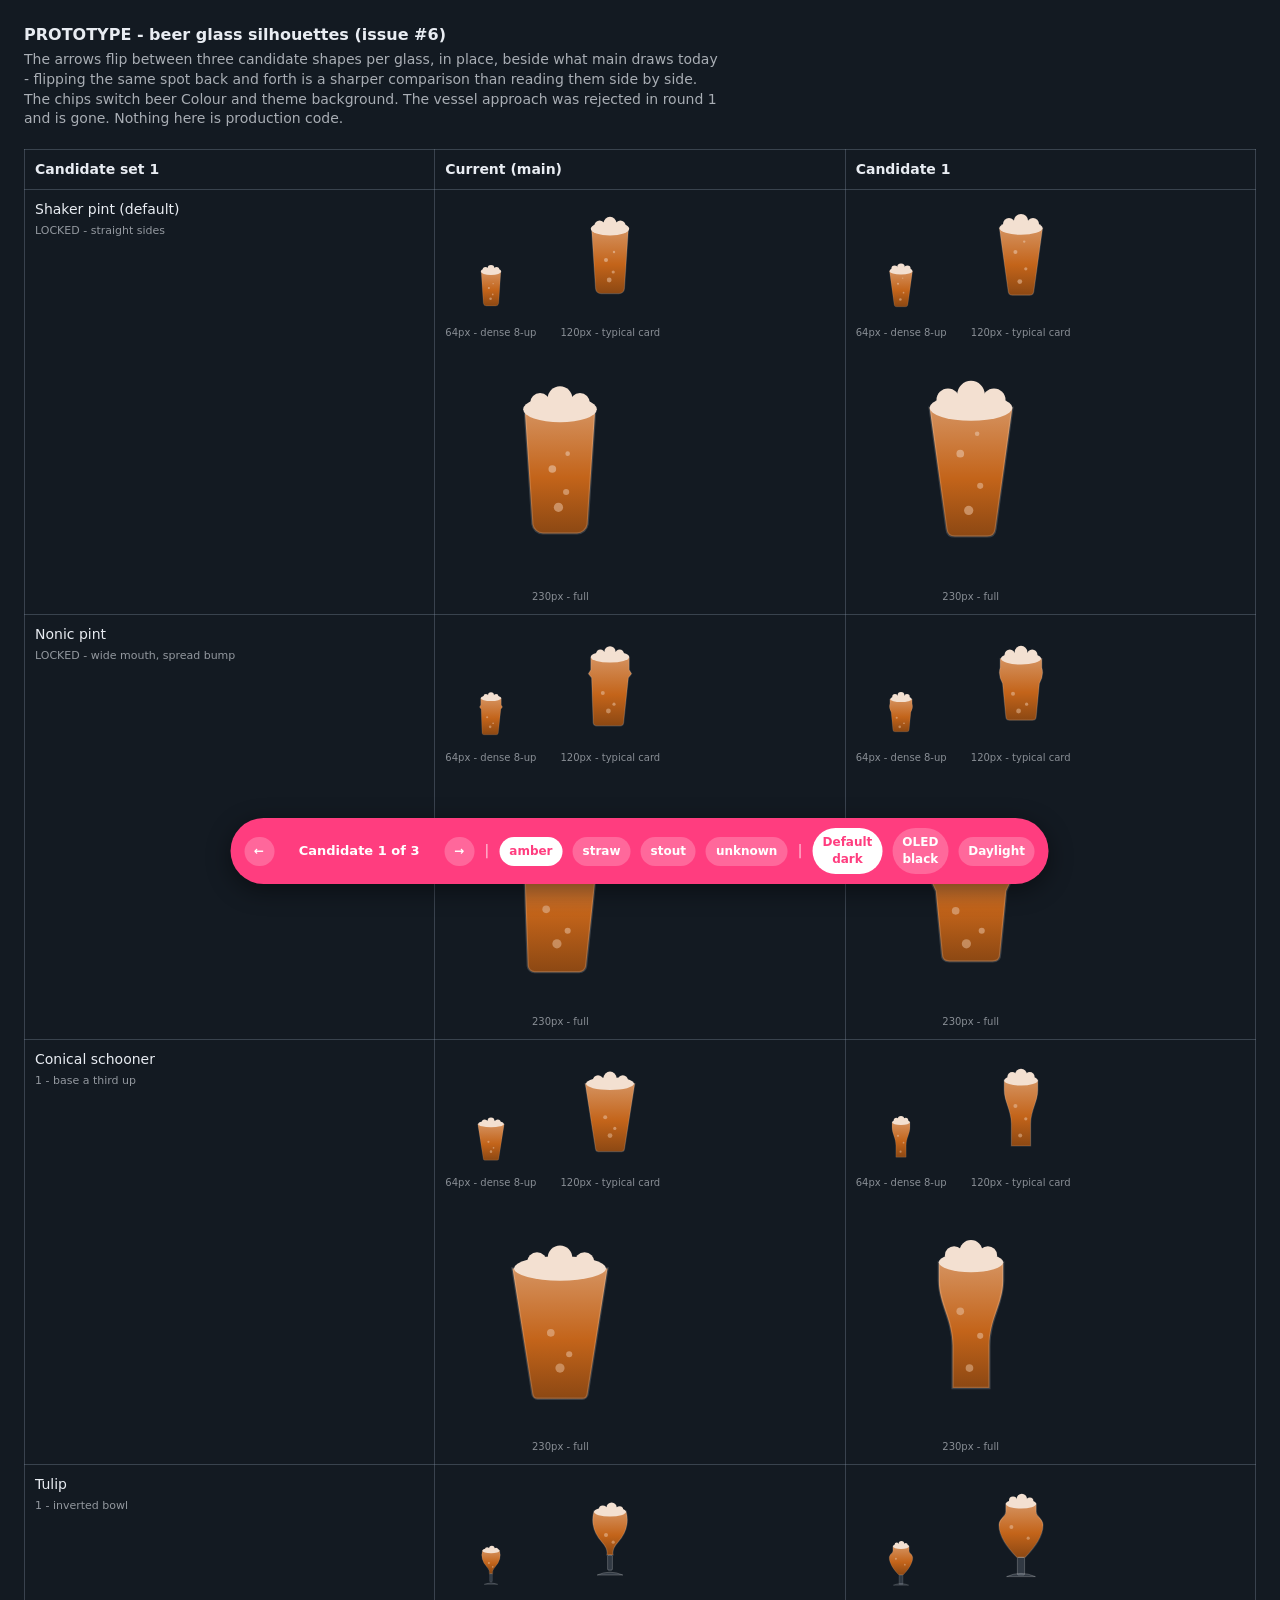
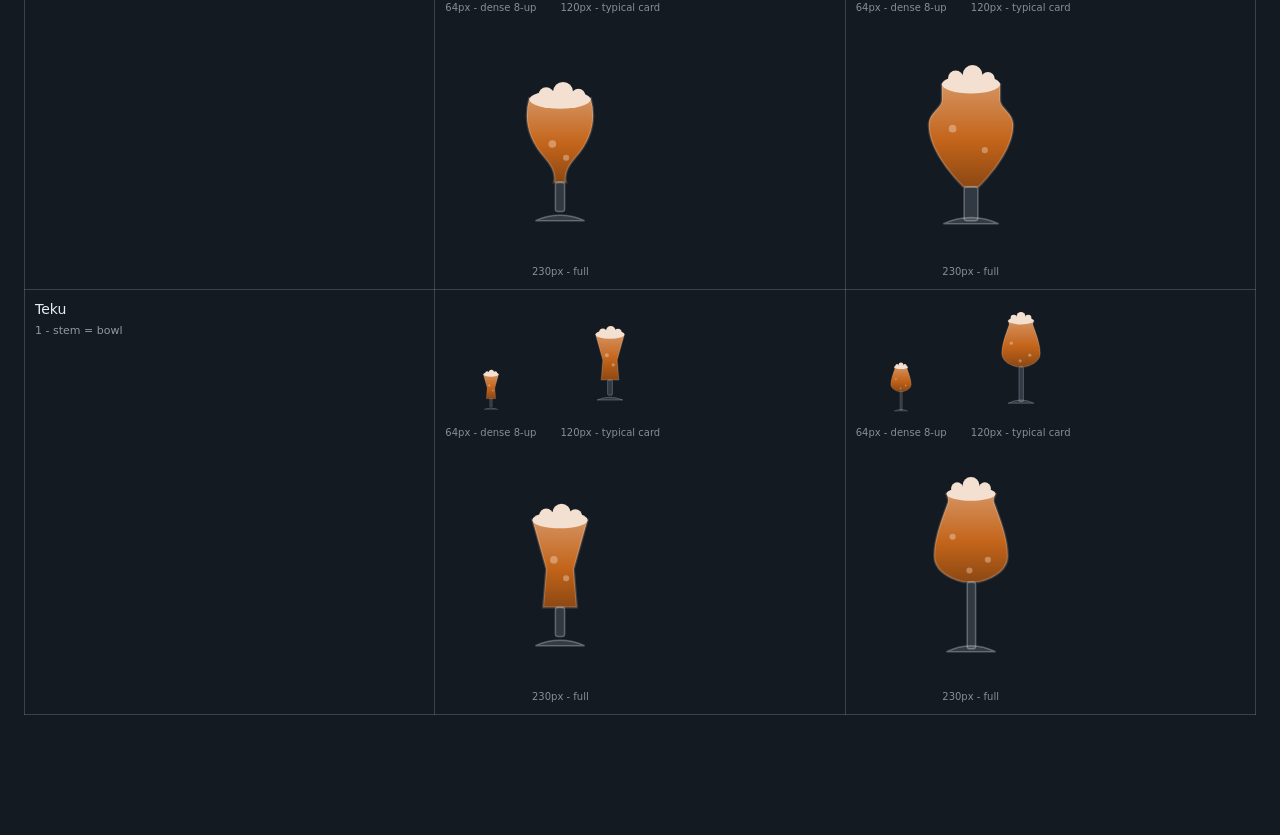
==== commit 6bcb38b9: "prototype(glass): round 5 - schooner flow, inverted tulip, teku reproportioned Shaker and nonic are " ====
--- a/prototype/glass_gallery.html
+++ b/prototype/glass_gallery.html
@@ -34,7 +34,7 @@
 what main draws today - flipping the same spot back and forth is a sharper comparison than
 reading them side by side. The chips switch beer Colour and theme background. The vessel
 approach was rejected in round 1 and is gone. Nothing here is production code.</p>
-<section class="scene" data-colour="amber" data-variant="1"><table><thead><tr><th>Candidate set 1</th><th>Current (main)</th><th>Candidate 1</th></tr></thead><tbody><tr><th>Shaker pint (default)<br><span class="vlabel">1 - straight sides</span></th><td><div class="sizes"><div class="s"><div class="box" style="width:64px;height:64px"><svg xmlns="http://www.w3.org/2000/svg" viewBox="0 0 300 300" width="300" height="300" role="img" aria-label="Beer"><defs><linearGradient id="g-amber-default-current-1" x1="0" y1="0" x2="0" y2="1"><stop offset="0%" stop-color="#d5925f"/><stop offset="55%" stop-color="#c3641a"/><stop offset="100%" stop-color="#8c4813"/></linearGradient></defs><path d="M104 72 h92 l-10 150 a14 14 0 0 1 -14 12 h-44 a14 14 0 0 1 -14 -12 z" fill="url(#g-amber-default-current-1)" stroke="rgba(255,255,255,0.16)" stroke-width="3"/><ellipse cx="150" cy="72" rx="48" ry="17" fill="#f3e0d1"/><circle cx="124" cy="64" r="13" fill="#f3e0d1"/><circle cx="150" cy="58" r="16" fill="#f3e0d1"/><circle cx="176" cy="64" r="13" fill="#f3e0d1"/><circle cx="140" cy="150" r="5" fill="#e4b998" opacity="0.7"/><circle cx="158" cy="180" r="4" fill="#e4b998" opacity="0.6"/><circle cx="148" cy="200" r="6" fill="#e4b998" opacity="0.6"/><circle cx="160" cy="130" r="3" fill="#e4b998" opacity="0.7"/></svg></div><span>64px - dense 8-up</span></div><div class="s"><div class="box" style="width:120px;height:120px"><svg xmlns="http://www.w3.org/2000/svg" viewBox="0 0 300 300" width="300" height="300" role="img" aria-label="Beer"><defs><linearGradient id="g-amber-default-current-1" x1="0" y1="0" x2="0" y2="1"><stop offset="0%" stop-color="#d5925f"/><stop offset="55%" stop-color="#c3641a"/><stop offset="100%" stop-color="#8c4813"/></linearGradient></defs><path d="M104 72 h92 l-10 150 a14 14 0 0 1 -14 12 h-44 a14 14 0 0 1 -14 -12 z" fill="url(#g-amber-default-current-1)" stroke="rgba(255,255,255,0.16)" stroke-width="3"/><ellipse cx="150" cy="72" rx="48" ry="17" fill="#f3e0d1"/><circle cx="124" cy="64" r="13" fill="#f3e0d1"/><circle cx="150" cy="58" r="16" fill="#f3e0d1"/><circle cx="176" cy="64" r="13" fill="#f3e0d1"/><circle cx="140" cy="150" r="5" fill="#e4b998" opacity="0.7"/><circle cx="158" cy="180" r="4" fill="#e4b998" opacity="0.6"/><circle cx="148" cy="200" r="6" fill="#e4b998" opacity="0.6"/><circle cx="160" cy="130" r="3" fill="#e4b998" opacity="0.7"/></svg></div><span>120px - typical card</span></div><div class="s"><div class="box" style="width:230px;height:230px"><svg xmlns="http://www.w3.org/2000/svg" viewBox="0 0 300 300" width="300" height="300" role="img" aria-label="Beer"><defs><linearGradient id="g-amber-default-current-1" x1="0" y1="0" x2="0" y2="1"><stop offset="0%" stop-color="#d5925f"/><stop offset="55%" stop-color="#c3641a"/><stop offset="100%" stop-color="#8c4813"/></linearGradient></defs><path d="M104 72 h92 l-10 150 a14 14 0 0 1 -14 12 h-44 a14 14 0 0 1 -14 -12 z" fill="url(#g-amber-default-current-1)" stroke="rgba(255,255,255,0.16)" stroke-width="3"/><ellipse cx="150" cy="72" rx="48" ry="17" fill="#f3e0d1"/><circle cx="124" cy="64" r="13" fill="#f3e0d1"/><circle cx="150" cy="58" r="16" fill="#f3e0d1"/><circle cx="176" cy="64" r="13" fill="#f3e0d1"/><circle cx="140" cy="150" r="5" fill="#e4b998" opacity="0.7"/><circle cx="158" cy="180" r="4" fill="#e4b998" opacity="0.6"/><circle cx="148" cy="200" r="6" fill="#e4b998" opacity="0.6"/><circle cx="160" cy="130" r="3" fill="#e4b998" opacity="0.7"/></svg></div><span>230px - full</span></div></div></td><td><div class="sizes"><div class="s"><div class="box" style="width:64px;height:64px"><svg xmlns="http://www.w3.org/2000/svg" viewBox="0 0 300 300" width="300" height="300" role="img" aria-label="Beer"><defs><linearGradient id="g-amber-default-1-1" x1="0" y1="0" x2="0" y2="1"><stop offset="0%" stop-color="#d5925f"/><stop offset="55%" stop-color="#c3641a"/><stop offset="100%" stop-color="#8c4813"/></linearGradient></defs><path d="M96 70 L118 228 q1 10 11 10 h42 q10 0 11 -10 L204 70 Z" fill="url(#g-amber-default-1-1)" stroke="rgba(255,255,255,0.16)" stroke-width="3"/><ellipse cx="150" cy="70" rx="54" ry="17" fill="#f3e0d1"/><circle cx="120" cy="60" r="15" fill="#f3e0d1"/><circle cx="150" cy="53" r="18" fill="#f3e0d1"/><circle cx="180" cy="60" r="15" fill="#f3e0d1"/><circle cx="136" cy="130" r="5" fill="#e4b998" opacity="0.7"/><circle cx="162" cy="172" r="4" fill="#e4b998" opacity="0.6"/><circle cx="147" cy="204" r="6" fill="#e4b998" opacity="0.6"/><circle cx="158" cy="104" r="3" fill="#e4b998" opacity="0.7"/></svg></div><span>64px - dense 8-up</span></div><div class="s"><div class="box" style="width:120px;height:120px"><svg xmlns="http://www.w3.org/2000/svg" viewBox="0 0 300 300" width="300" height="300" role="img" aria-label="Beer"><defs><linearGradient id="g-amber-default-1-1" x1="0" y1="0" x2="0" y2="1"><stop offset="0%" stop-color="#d5925f"/><stop offset="55%" stop-color="#c3641a"/><stop offset="100%" stop-color="#8c4813"/></linearGradient></defs><path d="M96 70 L118 228 q1 10 11 10 h42 q10 0 11 -10 L204 70 Z" fill="url(#g-amber-default-1-1)" stroke="rgba(255,255,255,0.16)" stroke-width="3"/><ellipse cx="150" cy="70" rx="54" ry="17" fill="#f3e0d1"/><circle cx="120" cy="60" r="15" fill="#f3e0d1"/><circle cx="150" cy="53" r="18" fill="#f3e0d1"/><circle cx="180" cy="60" r="15" fill="#f3e0d1"/><circle cx="136" cy="130" r="5" fill="#e4b998" opacity="0.7"/><circle cx="162" cy="172" r="4" fill="#e4b998" opacity="0.6"/><circle cx="147" cy="204" r="6" fill="#e4b998" opacity="0.6"/><circle cx="158" cy="104" r="3" fill="#e4b998" opacity="0.7"/></svg></div><span>120px - typical card</span></div><div class="s"><div class="box" style="width:230px;height:230px"><svg xmlns="http://www.w3.org/2000/svg" viewBox="0 0 300 300" width="300" height="300" role="img" aria-label="Beer"><defs><linearGradient id="g-amber-default-1-1" x1="0" y1="0" x2="0" y2="1"><stop offset="0%" stop-color="#d5925f"/><stop offset="55%" stop-color="#c3641a"/><stop offset="100%" stop-color="#8c4813"/></linearGradient></defs><path d="M96 70 L118 228 q1 10 11 10 h42 q10 0 11 -10 L204 70 Z" fill="url(#g-amber-default-1-1)" stroke="rgba(255,255,255,0.16)" stroke-width="3"/><ellipse cx="150" cy="70" rx="54" ry="17" fill="#f3e0d1"/><circle cx="120" cy="60" r="15" fill="#f3e0d1"/><circle cx="150" cy="53" r="18" fill="#f3e0d1"/><circle cx="180" cy="60" r="15" fill="#f3e0d1"/><circle cx="136" cy="130" r="5" fill="#e4b998" opacity="0.7"/><circle cx="162" cy="172" r="4" fill="#e4b998" opacity="0.6"/><circle cx="147" cy="204" r="6" fill="#e4b998" opacity="0.6"/><circle cx="158" cy="104" r="3" fill="#e4b998" opacity="0.7"/></svg></div><span>230px - full</span></div></div></td></tr><tr><th>Nonic pint<br><span class="vlabel">1 - wide mouth, spread bump</span></th><td><div class="sizes"><div class="s"><div class="box" style="width:64px;height:64px"><svg xmlns="http://www.w3.org/2000/svg" viewBox="0 0 300 300" width="300" height="300" role="img" aria-label="Beer"><defs><linearGradient id="g-amber-nonicpint-current-1" x1="0" y1="0" x2="0" y2="1"><stop offset="0%" stop-color="#d5925f"/><stop offset="55%" stop-color="#c3641a"/><stop offset="100%" stop-color="#8c4813"/></linearGradient></defs><path d="M102 80 L102 112 L96 122 L104 132 L108 244 a9 9 0 0 0 9 8 h58 a9 9 0 0 0 9 -8 L196 132 L204 122 L198 112 L198 80 Z" fill="url(#g-amber-nonicpint-current-1)" stroke="rgba(255,255,255,0.16)" stroke-width="3"/><ellipse cx="150" cy="80" rx="48" ry="14" fill="#f3e0d1"/><circle cx="126" cy="72" r="11" fill="#f3e0d1"/><circle cx="150" cy="67" r="14" fill="#f3e0d1"/><circle cx="174" cy="72" r="11" fill="#f3e0d1"/><circle cx="132" cy="170" r="5" fill="#e4b998" opacity="0.6"/><circle cx="160" cy="198" r="4" fill="#e4b998" opacity="0.6"/><circle cx="146" cy="215" r="6" fill="#e4b998" opacity="0.55"/></svg></div><span>64px - dense 8-up</span></div><div class="s"><div class="box" style="width:120px;height:120px"><svg xmlns="http://www.w3.org/2000/svg" viewBox="0 0 300 300" width="300" height="300" role="img" aria-label="Beer"><defs><linearGradient id="g-amber-nonicpint-current-1" x1="0" y1="0" x2="0" y2="1"><stop offset="0%" stop-color="#d5925f"/><stop offset="55%" stop-color="#c3641a"/><stop offset="100%" stop-color="#8c4813"/></linearGradient></defs><path d="M102 80 L102 112 L96 122 L104 132 L108 244 a9 9 0 0 0 9 8 h58 a9 9 0 0 0 9 -8 L196 132 L204 122 L198 112 L198 80 Z" fill="url(#g-amber-nonicpint-current-1)" stroke="rgba(255,255,255,0.16)" stroke-width="3"/><ellipse cx="150" cy="80" rx="48" ry="14" fill="#f3e0d1"/><circle cx="126" cy="72" r="11" fill="#f3e0d1"/><circle cx="150" cy="67" r="14" fill="#f3e0d1"/><circle cx="174" cy="72" r="11" fill="#f3e0d1"/><circle cx="132" cy="170" r="5" fill="#e4b998" opacity="0.6"/><circle cx="160" cy="198" r="4" fill="#e4b998" opacity="0.6"/><circle cx="146" cy="215" r="6" fill="#e4b998" opacity="0.55"/></svg></div><span>120px - typical card</span></div><div class="s"><div class="box" style="width:230px;height:230px"><svg xmlns="http://www.w3.org/2000/svg" viewBox="0 0 300 300" width="300" height="300" role="img" aria-label="Beer"><defs><linearGradient id="g-amber-nonicpint-current-1" x1="0" y1="0" x2="0" y2="1"><stop offset="0%" stop-color="#d5925f"/><stop offset="55%" stop-color="#c3641a"/><stop offset="100%" stop-color="#8c4813"/></linearGradient></defs><path d="M102 80 L102 112 L96 122 L104 132 L108 244 a9 9 0 0 0 9 8 h58 a9 9 0 0 0 9 -8 L196 132 L204 122 L198 112 L198 80 Z" fill="url(#g-amber-nonicpint-current-1)" stroke="rgba(255,255,255,0.16)" stroke-width="3"/><ellipse cx="150" cy="80" rx="48" ry="14" fill="#f3e0d1"/><circle cx="126" cy="72" r="11" fill="#f3e0d1"/><circle cx="150" cy="67" r="14" fill="#f3e0d1"/><circle cx="174" cy="72" r="11" fill="#f3e0d1"/><circle cx="132" cy="170" r="5" fill="#e4b998" opacity="0.6"/><circle cx="160" cy="198" r="4" fill="#e4b998" opacity="0.6"/><circle cx="146" cy="215" r="6" fill="#e4b998" opacity="0.55"/></svg></div><span>230px - full</span></div></div></td><td><div class="sizes"><div class="s"><div class="box" style="width:64px;height:64px"><svg xmlns="http://www.w3.org/2000/svg" viewBox="0 0 300 300" width="300" height="300" role="img" aria-label="Beer"><defs><linearGradient id="g-amber-nonicpint-1-1" x1="0" y1="0" x2="0" y2="1"><stop offset="0%" stop-color="#d5925f"/><stop offset="55%" stop-color="#c3641a"/><stop offset="100%" stop-color="#8c4813"/></linearGradient></defs><path d="M98 84 L98 106 Q92 126 104 146 L112 228 q0 10 10 10 h56 q10 0 10 -10 L196 146 Q208 126 202 106 L202 84 Z" fill="url(#g-amber-nonicpint-1-1)" stroke="rgba(255,255,255,0.16)" stroke-width="3"/><ellipse cx="150" cy="84" rx="50" ry="15" fill="#f3e0d1"/><circle cx="122" cy="74" r="13" fill="#f3e0d1"/><circle cx="150" cy="68" r="16" fill="#f3e0d1"/><circle cx="178" cy="74" r="13" fill="#f3e0d1"/><circle cx="130" cy="172" r="5" fill="#e4b998" opacity="0.6"/><circle cx="164" cy="198" r="4" fill="#e4b998" opacity="0.6"/><circle cx="144" cy="215" r="6" fill="#e4b998" opacity="0.55"/></svg></div><span>64px - dense 8-up</span></div><div class="s"><div class="box" style="width:120px;height:120px"><svg xmlns="http://www.w3.org/2000/svg" viewBox="0 0 300 300" width="300" height="300" role="img" aria-label="Beer"><defs><linearGradient id="g-amber-nonicpint-1-1" x1="0" y1="0" x2="0" y2="1"><stop offset="0%" stop-color="#d5925f"/><stop offset="55%" stop-color="#c3641a"/><stop offset="100%" stop-color="#8c4813"/></linearGradient></defs><path d="M98 84 L98 106 Q92 126 104 146 L112 228 q0 10 10 10 h56 q10 0 10 -10 L196 146 Q208 126 202 106 L202 84 Z" fill="url(#g-amber-nonicpint-1-1)" stroke="rgba(255,255,255,0.16)" stroke-width="3"/><ellipse cx="150" cy="84" rx="50" ry="15" fill="#f3e0d1"/><circle cx="122" cy="74" r="13" fill="#f3e0d1"/><circle cx="150" cy="68" r="16" fill="#f3e0d1"/><circle cx="178" cy="74" r="13" fill="#f3e0d1"/><circle cx="130" cy="172" r="5" fill="#e4b998" opacity="0.6"/><circle cx="164" cy="198" r="4" fill="#e4b998" opacity="0.6"/><circle cx="144" cy="215" r="6" fill="#e4b998" opacity="0.55"/></svg></div><span>120px - typical card</span></div><div class="s"><div class="box" style="width:230px;height:230px"><svg xmlns="http://www.w3.org/2000/svg" viewBox="0 0 300 300" width="300" height="300" role="img" aria-label="Beer"><defs><linearGradient id="g-amber-nonicpint-1-1" x1="0" y1="0" x2="0" y2="1"><stop offset="0%" stop-color="#d5925f"/><stop offset="55%" stop-color="#c3641a"/><stop offset="100%" stop-color="#8c4813"/></linearGradient></defs><path d="M98 84 L98 106 Q92 126 104 146 L112 228 q0 10 10 10 h56 q10 0 10 -10 L196 146 Q208 126 202 106 L202 84 Z" fill="url(#g-amber-nonicpint-1-1)" stroke="rgba(255,255,255,0.16)" stroke-width="3"/><ellipse cx="150" cy="84" rx="50" ry="15" fill="#f3e0d1"/><circle cx="122" cy="74" r="13" fill="#f3e0d1"/><circle cx="150" cy="68" r="16" fill="#f3e0d1"/><circle cx="178" cy="74" r="13" fill="#f3e0d1"/><circle cx="130" cy="172" r="5" fill="#e4b998" opacity="0.6"/><circle cx="164" cy="198" r="4" fill="#e4b998" opacity="0.6"/><circle cx="144" cy="215" r="6" fill="#e4b998" opacity="0.55"/></svg></div><span>230px - full</span></div></div></td></tr><tr><th>Conical schooner<br><span class="vlabel">1 - short vertical base</span></th><td><div class="sizes"><div class="s"><div class="box" style="width:64px;height:64px"><svg xmlns="http://www.w3.org/2000/svg" viewBox="0 0 300 300" width="300" height="300" role="img" aria-label="Beer"><defs><linearGradient id="g-amber-schooner-current-1" x1="0" y1="0" x2="0" y2="1"><stop offset="0%" stop-color="#d5925f"/><stop offset="55%" stop-color="#c3641a"/><stop offset="100%" stop-color="#8c4813"/></linearGradient></defs><path d="M88 84 L212 84 L186 248 a7 7 0 0 1 -7 6 h-58 a7 7 0 0 1 -7 -6 Z" fill="url(#g-amber-schooner-current-1)" stroke="rgba(255,255,255,0.16)" stroke-width="3"/><ellipse cx="150" cy="84" rx="60" ry="16" fill="#f3e0d1"/><circle cx="120" cy="76" r="13" fill="#f3e0d1"/><circle cx="150" cy="70" r="16" fill="#f3e0d1"/><circle cx="182" cy="76" r="13" fill="#f3e0d1"/><circle cx="138" cy="168" r="5" fill="#e4b998" opacity="0.6"/><circle cx="162" cy="196" r="4" fill="#e4b998" opacity="0.6"/><circle cx="150" cy="214" r="6" fill="#e4b998" opacity="0.55"/></svg></div><span>64px - dense 8-up</span></div><div class="s"><div class="box" style="width:120px;height:120px"><svg xmlns="http://www.w3.org/2000/svg" viewBox="0 0 300 300" width="300" height="300" role="img" aria-label="Beer"><defs><linearGradient id="g-amber-schooner-current-1" x1="0" y1="0" x2="0" y2="1"><stop offset="0%" stop-color="#d5925f"/><stop offset="55%" stop-color="#c3641a"/><stop offset="100%" stop-color="#8c4813"/></linearGradient></defs><path d="M88 84 L212 84 L186 248 a7 7 0 0 1 -7 6 h-58 a7 7 0 0 1 -7 -6 Z" fill="url(#g-amber-schooner-current-1)" stroke="rgba(255,255,255,0.16)" stroke-width="3"/><ellipse cx="150" cy="84" rx="60" ry="16" fill="#f3e0d1"/><circle cx="120" cy="76" r="13" fill="#f3e0d1"/><circle cx="150" cy="70" r="16" fill="#f3e0d1"/><circle cx="182" cy="76" r="13" fill="#f3e0d1"/><circle cx="138" cy="168" r="5" fill="#e4b998" opacity="0.6"/><circle cx="162" cy="196" r="4" fill="#e4b998" opacity="0.6"/><circle cx="150" cy="214" r="6" fill="#e4b998" opacity="0.55"/></svg></div><span>120px - typical card</span></div><div class="s"><div class="box" style="width:230px;height:230px"><svg xmlns="http://www.w3.org/2000/svg" viewBox="0 0 300 300" width="300" height="300" role="img" aria-label="Beer"><defs><linearGradient id="g-amber-schooner-current-1" x1="0" y1="0" x2="0" y2="1"><stop offset="0%" stop-color="#d5925f"/><stop offset="55%" stop-color="#c3641a"/><stop offset="100%" stop-color="#8c4813"/></linearGradient></defs><path d="M88 84 L212 84 L186 248 a7 7 0 0 1 -7 6 h-58 a7 7 0 0 1 -7 -6 Z" fill="url(#g-amber-schooner-current-1)" stroke="rgba(255,255,255,0.16)" stroke-width="3"/><ellipse cx="150" cy="84" rx="60" ry="16" fill="#f3e0d1"/><circle cx="120" cy="76" r="13" fill="#f3e0d1"/><circle cx="150" cy="70" r="16" fill="#f3e0d1"/><circle cx="182" cy="76" r="13" fill="#f3e0d1"/><circle cx="138" cy="168" r="5" fill="#e4b998" opacity="0.6"/><circle cx="162" cy="196" r="4" fill="#e4b998" opacity="0.6"/><circle cx="150" cy="214" r="6" fill="#e4b998" opacity="0.55"/></svg></div><span>230px - full</span></div></div></td><td><div class="sizes"><div class="s"><div class="box" style="width:64px;height:64px"><svg xmlns="http://www.w3.org/2000/svg" viewBox="0 0 300 300" width="300" height="300" role="img" aria-label="Beer"><defs><linearGradient id="g-amber-schooner-1-1" x1="0" y1="0" x2="0" y2="1"><stop offset="0%" stop-color="#d5925f"/><stop offset="55%" stop-color="#c3641a"/><stop offset="100%" stop-color="#8c4813"/></linearGradient></defs><path d="M108 76 L108 112 C108 150 120 190 126 212 L126 240 L174 240 L174 212 C180 190 192 150 192 112 L192 76 Z" fill="url(#g-amber-schooner-1-1)" stroke="rgba(255,255,255,0.16)" stroke-width="3"/><ellipse cx="150" cy="76" rx="42" ry="13" fill="#f3e0d1"/><circle cx="128" cy="67" r="12" fill="#f3e0d1"/><circle cx="150" cy="62" r="15" fill="#f3e0d1"/><circle cx="172" cy="67" r="12" fill="#f3e0d1"/><circle cx="136" cy="146" r="5" fill="#e4b998" opacity="0.6"/><circle cx="162" cy="184" r="4" fill="#e4b998" opacity="0.6"/><circle cx="148" cy="216" r="5" fill="#e4b998" opacity="0.55"/></svg></div><span>64px - dense 8-up</span></div><div class="s"><div class="box" style="width:120px;height:120px"><svg xmlns="http://www.w3.org/2000/svg" viewBox="0 0 300 300" width="300" height="300" role="img" aria-label="Beer"><defs><linearGradient id="g-amber-schooner-1-1" x1="0" y1="0" x2="0" y2="1"><stop offset="0%" stop-color="#d5925f"/><stop offset="55%" stop-color="#c3641a"/><stop offset="100%" stop-color="#8c4813"/></linearGradient></defs><path d="M108 76 L108 112 C108 150 120 190 126 212 L126 240 L174 240 L174 212 C180 190 192 150 192 112 L192 76 Z" fill="url(#g-amber-schooner-1-1)" stroke="rgba(255,255,255,0.16)" stroke-width="3"/><ellipse cx="150" cy="76" rx="42" ry="13" fill="#f3e0d1"/><circle cx="128" cy="67" r="12" fill="#f3e0d1"/><circle cx="150" cy="62" r="15" fill="#f3e0d1"/><circle cx="172" cy="67" r="12" fill="#f3e0d1"/><circle cx="136" cy="146" r="5" fill="#e4b998" opacity="0.6"/><circle cx="162" cy="184" r="4" fill="#e4b998" opacity="0.6"/><circle cx="148" cy="216" r="5" fill="#e4b998" opacity="0.55"/></svg></div><span>120px - typical card</span></div><div class="s"><div class="box" style="width:230px;height:230px"><svg xmlns="http://www.w3.org/2000/svg" viewBox="0 0 300 300" width="300" height="300" role="img" aria-label="Beer"><defs><linearGradient id="g-amber-schooner-1-1" x1="0" y1="0" x2="0" y2="1"><stop offset="0%" stop-color="#d5925f"/><stop offset="55%" stop-color="#c3641a"/><stop offset="100%" stop-color="#8c4813"/></linearGradient></defs><path d="M108 76 L108 112 C108 150 120 190 126 212 L126 240 L174 240 L174 212 C180 190 192 150 192 112 L192 76 Z" fill="url(#g-amber-schooner-1-1)" stroke="rgba(255,255,255,0.16)" stroke-width="3"/><ellipse cx="150" cy="76" rx="42" ry="13" fill="#f3e0d1"/><circle cx="128" cy="67" r="12" fill="#f3e0d1"/><circle cx="150" cy="62" r="15" fill="#f3e0d1"/><circle cx="172" cy="67" r="12" fill="#f3e0d1"/><circle cx="136" cy="146" r="5" fill="#e4b998" opacity="0.6"/><circle cx="162" cy="184" r="4" fill="#e4b998" opacity="0.6"/><circle cx="148" cy="216" r="5" fill="#e4b998" opacity="0.55"/></svg></div><span>230px - full</span></div></div></td></tr><tr><th>Tulip<br><span class="vlabel">1 - fat bowl, stubby stem</span></th><td><div class="sizes"><div class="s"><div class="box" style="width:64px;height:64px"><svg xmlns="http://www.w3.org/2000/svg" viewBox="0 0 300 300" width="300" height="300" role="img" aria-label="Beer"><defs><linearGradient id="g-amber-tulip-current-1" x1="0" y1="0" x2="0" y2="1"><stop offset="0%" stop-color="#d5925f"/><stop offset="55%" stop-color="#c3641a"/><stop offset="100%" stop-color="#8c4813"/></linearGradient></defs><path d="M110 90 Q98 132 130 168 Q146 186 142 200 L158 200 Q154 186 170 168 Q202 132 190 90 Q150 104 110 90 Z" fill="url(#g-amber-tulip-current-1)" stroke="rgba(255,255,255,0.16)" stroke-width="3"/><ellipse cx="150" cy="92" rx="40" ry="12" fill="#f3e0d1"/><circle cx="132" cy="86" r="10" fill="#f3e0d1"/><circle cx="154" cy="82" r="13" fill="#f3e0d1"/><circle cx="174" cy="87" r="9" fill="#f3e0d1"/><circle cx="140" cy="150" r="5" fill="#e4b998" opacity="0.6"/><circle cx="158" cy="168" r="4" fill="#e4b998" opacity="0.55"/><rect x="144" y="200" width="12" height="38" rx="3" fill="rgba(214,226,240,0.16)" stroke="rgba(255,255,255,0.28)" stroke-width="2"/><path d="M118 250 q32 -14 64 0 z" fill="rgba(214,226,240,0.16)" stroke="rgba(255,255,255,0.28)" stroke-width="2"/></svg></div><span>64px - dense 8-up</span></div><div class="s"><div class="box" style="width:120px;height:120px"><svg xmlns="http://www.w3.org/2000/svg" viewBox="0 0 300 300" width="300" height="300" role="img" aria-label="Beer"><defs><linearGradient id="g-amber-tulip-current-1" x1="0" y1="0" x2="0" y2="1"><stop offset="0%" stop-color="#d5925f"/><stop offset="55%" stop-color="#c3641a"/><stop offset="100%" stop-color="#8c4813"/></linearGradient></defs><path d="M110 90 Q98 132 130 168 Q146 186 142 200 L158 200 Q154 186 170 168 Q202 132 190 90 Q150 104 110 90 Z" fill="url(#g-amber-tulip-current-1)" stroke="rgba(255,255,255,0.16)" stroke-width="3"/><ellipse cx="150" cy="92" rx="40" ry="12" fill="#f3e0d1"/><circle cx="132" cy="86" r="10" fill="#f3e0d1"/><circle cx="154" cy="82" r="13" fill="#f3e0d1"/><circle cx="174" cy="87" r="9" fill="#f3e0d1"/><circle cx="140" cy="150" r="5" fill="#e4b998" opacity="0.6"/><circle cx="158" cy="168" r="4" fill="#e4b998" opacity="0.55"/><rect x="144" y="200" width="12" height="38" rx="3" fill="rgba(214,226,240,0.16)" stroke="rgba(255,255,255,0.28)" stroke-width="2"/><path d="M118 250 q32 -14 64 0 z" fill="rgba(214,226,240,0.16)" stroke="rgba(255,255,255,0.28)" stroke-width="2"/></svg></div><span>120px - typical card</span></div><div class="s"><div class="box" style="width:230px;height:230px"><svg xmlns="http://www.w3.org/2000/svg" viewBox="0 0 300 300" width="300" height="300" role="img" aria-label="Beer"><defs><linearGradient id="g-amber-tulip-current-1" x1="0" y1="0" x2="0" y2="1"><stop offset="0%" stop-color="#d5925f"/><stop offset="55%" stop-color="#c3641a"/><stop offset="100%" stop-color="#8c4813"/></linearGradient></defs><path d="M110 90 Q98 132 130 168 Q146 186 142 200 L158 200 Q154 186 170 168 Q202 132 190 90 Q150 104 110 90 Z" fill="url(#g-amber-tulip-current-1)" stroke="rgba(255,255,255,0.16)" stroke-width="3"/><ellipse cx="150" cy="92" rx="40" ry="12" fill="#f3e0d1"/><circle cx="132" cy="86" r="10" fill="#f3e0d1"/><circle cx="154" cy="82" r="13" fill="#f3e0d1"/><circle cx="174" cy="87" r="9" fill="#f3e0d1"/><circle cx="140" cy="150" r="5" fill="#e4b998" opacity="0.6"/><circle cx="158" cy="168" r="4" fill="#e4b998" opacity="0.55"/><rect x="144" y="200" width="12" height="38" rx="3" fill="rgba(214,226,240,0.16)" stroke="rgba(255,255,255,0.28)" stroke-width="2"/><path d="M118 250 q32 -14 64 0 z" fill="rgba(214,226,240,0.16)" stroke="rgba(255,255,255,0.28)" stroke-width="2"/></svg></div><span>230px - full</span></div></div></td><td><div class="sizes"><div class="s"><div class="box" style="width:64px;height:64px"><svg xmlns="http://www.w3.org/2000/svg" viewBox="0 0 300 300" width="300" height="300" role="img" aria-label="Beer"><defs><linearGradient id="g-amber-tulip-1-1" x1="0" y1="0" x2="0" y2="1"><stop offset="0%" stop-color="#d5925f"/><stop offset="55%" stop-color="#c3641a"/><stop offset="100%" stop-color="#8c4813"/></linearGradient></defs><path d="M112 78 L112 92 C101 102 97 118 99 138 C101 164 118 186 138 204 L162 204 C182 186 199 164 201 138 C203 118 199 102 188 92 L188 78 Z" fill="url(#g-amber-tulip-1-1)" stroke="rgba(255,255,255,0.16)" stroke-width="3"/><ellipse cx="150" cy="78" rx="38" ry="12" fill="#f3e0d1"/><circle cx="130" cy="70" r="10" fill="#f3e0d1"/><circle cx="152" cy="66" r="13" fill="#f3e0d1"/><circle cx="172" cy="71" r="9" fill="#f3e0d1"/><circle cx="132" cy="132" r="5" fill="#e4b998" opacity="0.6"/><circle cx="166" cy="160" r="4" fill="#e4b998" opacity="0.55"/><rect x="141" y="204" width="18" height="46" rx="3" fill="rgba(214,226,240,0.16)" stroke="rgba(255,255,255,0.28)" stroke-width="2"/><path d="M114 254 Q150 238 186 254 z" fill="rgba(214,226,240,0.16)" stroke="rgba(255,255,255,0.28)" stroke-width="2"/></svg></div><span>64px - dense 8-up</span></div><div class="s"><div class="box" style="width:120px;height:120px"><svg xmlns="http://www.w3.org/2000/svg" viewBox="0 0 300 300" width="300" height="300" role="img" aria-label="Beer"><defs><linearGradient id="g-amber-tulip-1-1" x1="0" y1="0" x2="0" y2="1"><stop offset="0%" stop-color="#d5925f"/><stop offset="55%" stop-color="#c3641a"/><stop offset="100%" stop-color="#8c4813"/></linearGradient></defs><path d="M112 78 L112 92 C101 102 97 118 99 138 C101 164 118 186 138 204 L162 204 C182 186 199 164 201 138 C203 118 199 102 188 92 L188 78 Z" fill="url(#g-amber-tulip-1-1)" stroke="rgba(255,255,255,0.16)" stroke-width="3"/><ellipse cx="150" cy="78" rx="38" ry="12" fill="#f3e0d1"/><circle cx="130" cy="70" r="10" fill="#f3e0d1"/><circle cx="152" cy="66" r="13" fill="#f3e0d1"/><circle cx="172" cy="71" r="9" fill="#f3e0d1"/><circle cx="132" cy="132" r="5" fill="#e4b998" opacity="0.6"/><circle cx="166" cy="160" r="4" fill="#e4b998" opacity="0.55"/><rect x="141" y="204" width="18" height="46" rx="3" fill="rgba(214,226,240,0.16)" stroke="rgba(255,255,255,0.28)" stroke-width="2"/><path d="M114 254 Q150 238 186 254 z" fill="rgba(214,226,240,0.16)" stroke="rgba(255,255,255,0.28)" stroke-width="2"/></svg></div><span>120px - typical card</span></div><div class="s"><div class="box" style="width:230px;height:230px"><svg xmlns="http://www.w3.org/2000/svg" viewBox="0 0 300 300" width="300" height="300" role="img" aria-label="Beer"><defs><linearGradient id="g-amber-tulip-1-1" x1="0" y1="0" x2="0" y2="1"><stop offset="0%" stop-color="#d5925f"/><stop offset="55%" stop-color="#c3641a"/><stop offset="100%" stop-color="#8c4813"/></linearGradient></defs><path d="M112 78 L112 92 C101 102 97 118 99 138 C101 164 118 186 138 204 L162 204 C182 186 199 164 201 138 C203 118 199 102 188 92 L188 78 Z" fill="url(#g-amber-tulip-1-1)" stroke="rgba(255,255,255,0.16)" stroke-width="3"/><ellipse cx="150" cy="78" rx="38" ry="12" fill="#f3e0d1"/><circle cx="130" cy="70" r="10" fill="#f3e0d1"/><circle cx="152" cy="66" r="13" fill="#f3e0d1"/><circle cx="172" cy="71" r="9" fill="#f3e0d1"/><circle cx="132" cy="132" r="5" fill="#e4b998" opacity="0.6"/><circle cx="166" cy="160" r="4" fill="#e4b998" opacity="0.55"/><rect x="141" y="204" width="18" height="46" rx="3" fill="rgba(214,226,240,0.16)" stroke="rgba(255,255,255,0.28)" stroke-width="2"/><path d="M114 254 Q150 238 186 254 z" fill="rgba(214,226,240,0.16)" stroke="rgba(255,255,255,0.28)" stroke-width="2"/></svg></div><span>230px - full</span></div></div></td></tr><tr><th>Teku<br><span class="vlabel">1 - lipped rim, widest low</span></th><td><div class="sizes"><div class="s"><div class="box" style="width:64px;height:64px"><svg xmlns="http://www.w3.org/2000/svg" viewBox="0 0 300 300" width="300" height="300" role="img" aria-label="Beer"><defs><linearGradient id="g-amber-teku-current-1" x1="0" y1="0" x2="0" y2="1"><stop offset="0%" stop-color="#d5925f"/><stop offset="55%" stop-color="#c3641a"/><stop offset="100%" stop-color="#8c4813"/></linearGradient></defs><path d="M114 86 L186 86 L168 150 L172 200 L128 200 L132 150 Z" fill="url(#g-amber-teku-current-1)" stroke="rgba(255,255,255,0.16)" stroke-width="3"/><ellipse cx="150" cy="86" rx="36" ry="11" fill="#f3e0d1"/><circle cx="132" cy="80" r="9" fill="#f3e0d1"/><circle cx="152" cy="77" r="12" fill="#f3e0d1"/><circle cx="170" cy="81" r="9" fill="#f3e0d1"/><circle cx="142" cy="138" r="5" fill="#e4b998" opacity="0.6"/><circle cx="158" cy="162" r="4" fill="#e4b998" opacity="0.55"/><rect x="144" y="200" width="12" height="38" rx="3" fill="rgba(214,226,240,0.16)" stroke="rgba(255,255,255,0.28)" stroke-width="2"/><path d="M118 250 q32 -14 64 0 z" fill="rgba(214,226,240,0.16)" stroke="rgba(255,255,255,0.28)" stroke-width="2"/></svg></div><span>64px - dense 8-up</span></div><div class="s"><div class="box" style="width:120px;height:120px"><svg xmlns="http://www.w3.org/2000/svg" viewBox="0 0 300 300" width="300" height="300" role="img" aria-label="Beer"><defs><linearGradient id="g-amber-teku-current-1" x1="0" y1="0" x2="0" y2="1"><stop offset="0%" stop-color="#d5925f"/><stop offset="55%" stop-color="#c3641a"/><stop offset="100%" stop-color="#8c4813"/></linearGradient></defs><path d="M114 86 L186 86 L168 150 L172 200 L128 200 L132 150 Z" fill="url(#g-amber-teku-current-1)" stroke="rgba(255,255,255,0.16)" stroke-width="3"/><ellipse cx="150" cy="86" rx="36" ry="11" fill="#f3e0d1"/><circle cx="132" cy="80" r="9" fill="#f3e0d1"/><circle cx="152" cy="77" r="12" fill="#f3e0d1"/><circle cx="170" cy="81" r="9" fill="#f3e0d1"/><circle cx="142" cy="138" r="5" fill="#e4b998" opacity="0.6"/><circle cx="158" cy="162" r="4" fill="#e4b998" opacity="0.55"/><rect x="144" y="200" width="12" height="38" rx="3" fill="rgba(214,226,240,0.16)" stroke="rgba(255,255,255,0.28)" stroke-width="2"/><path d="M118 250 q32 -14 64 0 z" fill="rgba(214,226,240,0.16)" stroke="rgba(255,255,255,0.28)" stroke-width="2"/></svg></div><span>120px - typical card</span></div><div class="s"><div class="box" style="width:230px;height:230px"><svg xmlns="http://www.w3.org/2000/svg" viewBox="0 0 300 300" width="300" height="300" role="img" aria-label="Beer"><defs><linearGradient id="g-amber-teku-current-1" x1="0" y1="0" x2="0" y2="1"><stop offset="0%" stop-color="#d5925f"/><stop offset="55%" stop-color="#c3641a"/><stop offset="100%" stop-color="#8c4813"/></linearGradient></defs><path d="M114 86 L186 86 L168 150 L172 200 L128 200 L132 150 Z" fill="url(#g-amber-teku-current-1)" stroke="rgba(255,255,255,0.16)" stroke-width="3"/><ellipse cx="150" cy="86" rx="36" ry="11" fill="#f3e0d1"/><circle cx="132" cy="80" r="9" fill="#f3e0d1"/><circle cx="152" cy="77" r="12" fill="#f3e0d1"/><circle cx="170" cy="81" r="9" fill="#f3e0d1"/><circle cx="142" cy="138" r="5" fill="#e4b998" opacity="0.6"/><circle cx="158" cy="162" r="4" fill="#e4b998" opacity="0.55"/><rect x="144" y="200" width="12" height="38" rx="3" fill="rgba(214,226,240,0.16)" stroke="rgba(255,255,255,0.28)" stroke-width="2"/><path d="M118 250 q32 -14 64 0 z" fill="rgba(214,226,240,0.16)" stroke="rgba(255,255,255,0.28)" stroke-width="2"/></svg></div><span>230px - full</span></div></div></td><td><div class="sizes"><div class="s"><div class="box" style="width:64px;height:64px"><svg xmlns="http://www.w3.org/2000/svg" viewBox="0 0 300 300" width="300" height="300" role="img" aria-label="Beer"><defs><linearGradient id="g-amber-teku-1-1" x1="0" y1="0" x2="0" y2="1"><stop offset="0%" stop-color="#d5925f"/><stop offset="55%" stop-color="#c3641a"/><stop offset="100%" stop-color="#8c4813"/></linearGradient></defs><path d="M106 62 C107 68 109 72 108 80 C100 106 90 132 90 158 C90 182 112 204 137 212 L163 212 C188 204 210 182 210 158 C210 132 200 106 192 80 C191 72 193 68 194 62 Z" fill="url(#g-amber-teku-1-1)" stroke="rgba(255,255,255,0.16)" stroke-width="3"/><ellipse cx="150" cy="62" rx="44" ry="12" fill="#f3e0d1"/><circle cx="126" cy="53" r="11" fill="#f3e0d1"/><circle cx="150" cy="48" r="14" fill="#f3e0d1"/><circle cx="174" cy="53" r="11" fill="#f3e0d1"/><circle cx="128" cy="130" r="5" fill="#e4b998" opacity="0.6"/><circle cx="166" cy="168" r="4" fill="#e4b998" opacity="0.55"/><circle cx="146" cy="188" r="5" fill="#e4b998" opacity="0.5"/><rect x="144" y="212" width="12" height="38" rx="3" fill="rgba(214,226,240,0.16)" stroke="rgba(255,255,255,0.28)" stroke-width="2"/><path d="M116 254 Q150 238 184 254 z" fill="rgba(214,226,240,0.16)" stroke="rgba(255,255,255,0.28)" stroke-width="2"/></svg></div><span>64px - dense 8-up</span></div><div class="s"><div class="box" style="width:120px;height:120px"><svg xmlns="http://www.w3.org/2000/svg" viewBox="0 0 300 300" width="300" height="300" role="img" aria-label="Beer"><defs><linearGradient id="g-amber-teku-1-1" x1="0" y1="0" x2="0" y2="1"><stop offset="0%" stop-color="#d5925f"/><stop offset="55%" stop-color="#c3641a"/><stop offset="100%" stop-color="#8c4813"/></linearGradient></defs><path d="M106 62 C107 68 109 72 108 80 C100 106 90 132 90 158 C90 182 112 204 137 212 L163 212 C188 204 210 182 210 158 C210 132 200 106 192 80 C191 72 193 68 194 62 Z" fill="url(#g-amber-teku-1-1)" stroke="rgba(255,255,255,0.16)" stroke-width="3"/><ellipse cx="150" cy="62" rx="44" ry="12" fill="#f3e0d1"/><circle cx="126" cy="53" r="11" fill="#f3e0d1"/><circle cx="150" cy="48" r="14" fill="#f3e0d1"/><circle cx="174" cy="53" r="11" fill="#f3e0d1"/><circle cx="128" cy="130" r="5" fill="#e4b998" opacity="0.6"/><circle cx="166" cy="168" r="4" fill="#e4b998" opacity="0.55"/><circle cx="146" cy="188" r="5" fill="#e4b998" opacity="0.5"/><rect x="144" y="212" width="12" height="38" rx="3" fill="rgba(214,226,240,0.16)" stroke="rgba(255,255,255,0.28)" stroke-width="2"/><path d="M116 254 Q150 238 184 254 z" fill="rgba(214,226,240,0.16)" stroke="rgba(255,255,255,0.28)" stroke-width="2"/></svg></div><span>120px - typical card</span></div><div class="s"><div class="box" style="width:230px;height:230px"><svg xmlns="http://www.w3.org/2000/svg" viewBox="0 0 300 300" width="300" height="300" role="img" aria-label="Beer"><defs><linearGradient id="g-amber-teku-1-1" x1="0" y1="0" x2="0" y2="1"><stop offset="0%" stop-color="#d5925f"/><stop offset="55%" stop-color="#c3641a"/><stop offset="100%" stop-color="#8c4813"/></linearGradient></defs><path d="M106 62 C107 68 109 72 108 80 C100 106 90 132 90 158 C90 182 112 204 137 212 L163 212 C188 204 210 182 210 158 C210 132 200 106 192 80 C191 72 193 68 194 62 Z" fill="url(#g-amber-teku-1-1)" stroke="rgba(255,255,255,0.16)" stroke-width="3"/><ellipse cx="150" cy="62" rx="44" ry="12" fill="#f3e0d1"/><circle cx="126" cy="53" r="11" fill="#f3e0d1"/><circle cx="150" cy="48" r="14" fill="#f3e0d1"/><circle cx="174" cy="53" r="11" fill="#f3e0d1"/><circle cx="128" cy="130" r="5" fill="#e4b998" opacity="0.6"/><circle cx="166" cy="168" r="4" fill="#e4b998" opacity="0.55"/><circle cx="146" cy="188" r="5" fill="#e4b998" opacity="0.5"/><rect x="144" y="212" width="12" height="38" rx="3" fill="rgba(214,226,240,0.16)" stroke="rgba(255,255,255,0.28)" stroke-width="2"/><path d="M116 254 Q150 238 184 254 z" fill="rgba(214,226,240,0.16)" stroke="rgba(255,255,255,0.28)" stroke-width="2"/></svg></div><span>230px - full</span></div></div></td></tr></tbody></table></section><section class="scene" data-colour="amber" data-variant="2"><table><thead><tr><th>Candidate set 2</th><th>Current (main)</th><th>Candidate 2</th></tr></thead><tbody><tr><th>Shaker pint (default)<br><span class="vlabel">2 - straight, eased taper</span></th><td><div class="sizes"><div class="s"><div class="box" style="width:64px;height:64px"><svg xmlns="http://www.w3.org/2000/svg" viewBox="0 0 300 300" width="300" height="300" role="img" aria-label="Beer"><defs><linearGradient id="g-amber-default-current-2" x1="0" y1="0" x2="0" y2="1"><stop offset="0%" stop-color="#d5925f"/><stop offset="55%" stop-color="#c3641a"/><stop offset="100%" stop-color="#8c4813"/></linearGradient></defs><path d="M104 72 h92 l-10 150 a14 14 0 0 1 -14 12 h-44 a14 14 0 0 1 -14 -12 z" fill="url(#g-amber-default-current-2)" stroke="rgba(255,255,255,0.16)" stroke-width="3"/><ellipse cx="150" cy="72" rx="48" ry="17" fill="#f3e0d1"/><circle cx="124" cy="64" r="13" fill="#f3e0d1"/><circle cx="150" cy="58" r="16" fill="#f3e0d1"/><circle cx="176" cy="64" r="13" fill="#f3e0d1"/><circle cx="140" cy="150" r="5" fill="#e4b998" opacity="0.7"/><circle cx="158" cy="180" r="4" fill="#e4b998" opacity="0.6"/><circle cx="148" cy="200" r="6" fill="#e4b998" opacity="0.6"/><circle cx="160" cy="130" r="3" fill="#e4b998" opacity="0.7"/></svg></div><span>64px - dense 8-up</span></div><div class="s"><div class="box" style="width:120px;height:120px"><svg xmlns="http://www.w3.org/2000/svg" viewBox="0 0 300 300" width="300" height="300" role="img" aria-label="Beer"><defs><linearGradient id="g-amber-default-current-2" x1="0" y1="0" x2="0" y2="1"><stop offset="0%" stop-color="#d5925f"/><stop offset="55%" stop-color="#c3641a"/><stop offset="100%" stop-color="#8c4813"/></linearGradient></defs><path d="M104 72 h92 l-10 150 a14 14 0 0 1 -14 12 h-44 a14 14 0 0 1 -14 -12 z" fill="url(#g-amber-default-current-2)" stroke="rgba(255,255,255,0.16)" stroke-width="3"/><ellipse cx="150" cy="72" rx="48" ry="17" fill="#f3e0d1"/><circle cx="124" cy="64" r="13" fill="#f3e0d1"/><circle cx="150" cy="58" r="16" fill="#f3e0d1"/><circle cx="176" cy="64" r="13" fill="#f3e0d1"/><circle cx="140" cy="150" r="5" fill="#e4b998" opacity="0.7"/><circle cx="158" cy="180" r="4" fill="#e4b998" opacity="0.6"/><circle cx="148" cy="200" r="6" fill="#e4b998" opacity="0.6"/><circle cx="160" cy="130" r="3" fill="#e4b998" opacity="0.7"/></svg></div><span>120px - typical card</span></div><div class="s"><div class="box" style="width:230px;height:230px"><svg xmlns="http://www.w3.org/2000/svg" viewBox="0 0 300 300" width="300" height="300" role="img" aria-label="Beer"><defs><linearGradient id="g-amber-default-current-2" x1="0" y1="0" x2="0" y2="1"><stop offset="0%" stop-color="#d5925f"/><stop offset="55%" stop-color="#c3641a"/><stop offset="100%" stop-color="#8c4813"/></linearGradient></defs><path d="M104 72 h92 l-10 150 a14 14 0 0 1 -14 12 h-44 a14 14 0 0 1 -14 -12 z" fill="url(#g-amber-default-current-2)" stroke="rgba(255,255,255,0.16)" stroke-width="3"/><ellipse cx="150" cy="72" rx="48" ry="17" fill="#f3e0d1"/><circle cx="124" cy="64" r="13" fill="#f3e0d1"/><circle cx="150" cy="58" r="16" fill="#f3e0d1"/><circle cx="176" cy="64" r="13" fill="#f3e0d1"/><circle cx="140" cy="150" r="5" fill="#e4b998" opacity="0.7"/><circle cx="158" cy="180" r="4" fill="#e4b998" opacity="0.6"/><circle cx="148" cy="200" r="6" fill="#e4b998" opacity="0.6"/><circle cx="160" cy="130" r="3" fill="#e4b998" opacity="0.7"/></svg></div><span>230px - full</span></div></div></td><td><div class="sizes"><div class="s"><div class="box" style="width:64px;height:64px"><svg xmlns="http://www.w3.org/2000/svg" viewBox="0 0 300 300" width="300" height="300" role="img" aria-label="Beer"><defs><linearGradient id="g-amber-default-2-2" x1="0" y1="0" x2="0" y2="1"><stop offset="0%" stop-color="#d5925f"/><stop offset="55%" stop-color="#c3641a"/><stop offset="100%" stop-color="#8c4813"/></linearGradient></defs><path d="M96 70 L124 228 q1 10 11 10 h30 q10 0 11 -10 L204 70 Z" fill="url(#g-amber-default-2-2)" stroke="rgba(255,255,255,0.16)" stroke-width="3"/><ellipse cx="150" cy="70" rx="54" ry="17" fill="#f3e0d1"/><circle cx="120" cy="60" r="15" fill="#f3e0d1"/><circle cx="150" cy="53" r="18" fill="#f3e0d1"/><circle cx="180" cy="60" r="15" fill="#f3e0d1"/><circle cx="136" cy="130" r="5" fill="#e4b998" opacity="0.7"/><circle cx="162" cy="172" r="4" fill="#e4b998" opacity="0.6"/><circle cx="149" cy="204" r="6" fill="#e4b998" opacity="0.6"/><circle cx="158" cy="104" r="3" fill="#e4b998" opacity="0.7"/></svg></div><span>64px - dense 8-up</span></div><div class="s"><div class="box" style="width:120px;height:120px"><svg xmlns="http://www.w3.org/2000/svg" viewBox="0 0 300 300" width="300" height="300" role="img" aria-label="Beer"><defs><linearGradient id="g-amber-default-2-2" x1="0" y1="0" x2="0" y2="1"><stop offset="0%" stop-color="#d5925f"/><stop offset="55%" stop-color="#c3641a"/><stop offset="100%" stop-color="#8c4813"/></linearGradient></defs><path d="M96 70 L124 228 q1 10 11 10 h30 q10 0 11 -10 L204 70 Z" fill="url(#g-amber-default-2-2)" stroke="rgba(255,255,255,0.16)" stroke-width="3"/><ellipse cx="150" cy="70" rx="54" ry="17" fill="#f3e0d1"/><circle cx="120" cy="60" r="15" fill="#f3e0d1"/><circle cx="150" cy="53" r="18" fill="#f3e0d1"/><circle cx="180" cy="60" r="15" fill="#f3e0d1"/><circle cx="136" cy="130" r="5" fill="#e4b998" opacity="0.7"/><circle cx="162" cy="172" r="4" fill="#e4b998" opacity="0.6"/><circle cx="149" cy="204" r="6" fill="#e4b998" opacity="0.6"/><circle cx="158" cy="104" r="3" fill="#e4b998" opacity="0.7"/></svg></div><span>120px - typical card</span></div><div class="s"><div class="box" style="width:230px;height:230px"><svg xmlns="http://www.w3.org/2000/svg" viewBox="0 0 300 300" width="300" height="300" role="img" aria-label="Beer"><defs><linearGradient id="g-amber-default-2-2" x1="0" y1="0" x2="0" y2="1"><stop offset="0%" stop-color="#d5925f"/><stop offset="55%" stop-color="#c3641a"/><stop offset="100%" stop-color="#8c4813"/></linearGradient></defs><path d="M96 70 L124 228 q1 10 11 10 h30 q10 0 11 -10 L204 70 Z" fill="url(#g-amber-default-2-2)" stroke="rgba(255,255,255,0.16)" stroke-width="3"/><ellipse cx="150" cy="70" rx="54" ry="17" fill="#f3e0d1"/><circle cx="120" cy="60" r="15" fill="#f3e0d1"/><circle cx="150" cy="53" r="18" fill="#f3e0d1"/><circle cx="180" cy="60" r="15" fill="#f3e0d1"/><circle cx="136" cy="130" r="5" fill="#e4b998" opacity="0.7"/><circle cx="162" cy="172" r="4" fill="#e4b998" opacity="0.6"/><circle cx="149" cy="204" r="6" fill="#e4b998" opacity="0.6"/><circle cx="158" cy="104" r="3" fill="#e4b998" opacity="0.7"/></svg></div><span>230px - full</span></div></div></td></tr><tr><th>Nonic pint<br><span class="vlabel">2 - gentler bump</span></th><td><div class="sizes"><div class="s"><div class="box" style="width:64px;height:64px"><svg xmlns="http://www.w3.org/2000/svg" viewBox="0 0 300 300" width="300" height="300" role="img" aria-label="Beer"><defs><linearGradient id="g-amber-nonicpint-current-2" x1="0" y1="0" x2="0" y2="1"><stop offset="0%" stop-color="#d5925f"/><stop offset="55%" stop-color="#c3641a"/><stop offset="100%" stop-color="#8c4813"/></linearGradient></defs><path d="M102 80 L102 112 L96 122 L104 132 L108 244 a9 9 0 0 0 9 8 h58 a9 9 0 0 0 9 -8 L196 132 L204 122 L198 112 L198 80 Z" fill="url(#g-amber-nonicpint-current-2)" stroke="rgba(255,255,255,0.16)" stroke-width="3"/><ellipse cx="150" cy="80" rx="48" ry="14" fill="#f3e0d1"/><circle cx="126" cy="72" r="11" fill="#f3e0d1"/><circle cx="150" cy="67" r="14" fill="#f3e0d1"/><circle cx="174" cy="72" r="11" fill="#f3e0d1"/><circle cx="132" cy="170" r="5" fill="#e4b998" opacity="0.6"/><circle cx="160" cy="198" r="4" fill="#e4b998" opacity="0.6"/><circle cx="146" cy="215" r="6" fill="#e4b998" opacity="0.55"/></svg></div><span>64px - dense 8-up</span></div><div class="s"><div class="box" style="width:120px;height:120px"><svg xmlns="http://www.w3.org/2000/svg" viewBox="0 0 300 300" width="300" height="300" role="img" aria-label="Beer"><defs><linearGradient id="g-amber-nonicpint-current-2" x1="0" y1="0" x2="0" y2="1"><stop offset="0%" stop-color="#d5925f"/><stop offset="55%" stop-color="#c3641a"/><stop offset="100%" stop-color="#8c4813"/></linearGradient></defs><path d="M102 80 L102 112 L96 122 L104 132 L108 244 a9 9 0 0 0 9 8 h58 a9 9 0 0 0 9 -8 L196 132 L204 122 L198 112 L198 80 Z" fill="url(#g-amber-nonicpint-current-2)" stroke="rgba(255,255,255,0.16)" stroke-width="3"/><ellipse cx="150" cy="80" rx="48" ry="14" fill="#f3e0d1"/><circle cx="126" cy="72" r="11" fill="#f3e0d1"/><circle cx="150" cy="67" r="14" fill="#f3e0d1"/><circle cx="174" cy="72" r="11" fill="#f3e0d1"/><circle cx="132" cy="170" r="5" fill="#e4b998" opacity="0.6"/><circle cx="160" cy="198" r="4" fill="#e4b998" opacity="0.6"/><circle cx="146" cy="215" r="6" fill="#e4b998" opacity="0.55"/></svg></div><span>120px - typical card</span></div><div class="s"><div class="box" style="width:230px;height:230px"><svg xmlns="http://www.w3.org/2000/svg" viewBox="0 0 300 300" width="300" height="300" role="img" aria-label="Beer"><defs><linearGradient id="g-amber-nonicpint-current-2" x1="0" y1="0" x2="0" y2="1"><stop offset="0%" stop-color="#d5925f"/><stop offset="55%" stop-color="#c3641a"/><stop offset="100%" stop-color="#8c4813"/></linearGradient></defs><path d="M102 80 L102 112 L96 122 L104 132 L108 244 a9 9 0 0 0 9 8 h58 a9 9 0 0 0 9 -8 L196 132 L204 122 L198 112 L198 80 Z" fill="url(#g-amber-nonicpint-current-2)" stroke="rgba(255,255,255,0.16)" stroke-width="3"/><ellipse cx="150" cy="80" rx="48" ry="14" fill="#f3e0d1"/><circle cx="126" cy="72" r="11" fill="#f3e0d1"/><circle cx="150" cy="67" r="14" fill="#f3e0d1"/><circle cx="174" cy="72" r="11" fill="#f3e0d1"/><circle cx="132" cy="170" r="5" fill="#e4b998" opacity="0.6"/><circle cx="160" cy="198" r="4" fill="#e4b998" opacity="0.6"/><circle cx="146" cy="215" r="6" fill="#e4b998" opacity="0.55"/></svg></div><span>230px - full</span></div></div></td><td><div class="sizes"><div class="s"><div class="box" style="width:64px;height:64px"><svg xmlns="http://www.w3.org/2000/svg" viewBox="0 0 300 300" width="300" height="300" role="img" aria-label="Beer"><defs><linearGradient id="g-amber-nonicpint-2-2" x1="0" y1="0" x2="0" y2="1"><stop offset="0%" stop-color="#d5925f"/><stop offset="55%" stop-color="#c3641a"/><stop offset="100%" stop-color="#8c4813"/></linearGradient></defs><path d="M98 84 L98 110 Q94 128 104 148 L112 228 q0 10 10 10 h56 q10 0 10 -10 L196 148 Q206 128 202 110 L202 84 Z" fill="url(#g-amber-nonicpint-2-2)" stroke="rgba(255,255,255,0.16)" stroke-width="3"/><ellipse cx="150" cy="84" rx="50" ry="15" fill="#f3e0d1"/><circle cx="122" cy="74" r="13" fill="#f3e0d1"/><circle cx="150" cy="68" r="16" fill="#f3e0d1"/><circle cx="178" cy="74" r="13" fill="#f3e0d1"/><circle cx="130" cy="172" r="5" fill="#e4b998" opacity="0.6"/><circle cx="164" cy="198" r="4" fill="#e4b998" opacity="0.6"/><circle cx="144" cy="215" r="6" fill="#e4b998" opacity="0.55"/></svg></div><span>64px - dense 8-up</span></div><div class="s"><div class="box" style="width:120px;height:120px"><svg xmlns="http://www.w3.org/2000/svg" viewBox="0 0 300 300" width="300" height="300" role="img" aria-label="Beer"><defs><linearGradient id="g-amber-nonicpint-2-2" x1="0" y1="0" x2="0" y2="1"><stop offset="0%" stop-color="#d5925f"/><stop offset="55%" stop-color="#c3641a"/><stop offset="100%" stop-color="#8c4813"/></linearGradient></defs><path d="M98 84 L98 110 Q94 128 104 148 L112 228 q0 10 10 10 h56 q10 0 10 -10 L196 148 Q206 128 202 110 L202 84 Z" fill="url(#g-amber-nonicpint-2-2)" stroke="rgba(255,255,255,0.16)" stroke-width="3"/><ellipse cx="150" cy="84" rx="50" ry="15" fill="#f3e0d1"/><circle cx="122" cy="74" r="13" fill="#f3e0d1"/><circle cx="150" cy="68" r="16" fill="#f3e0d1"/><circle cx="178" cy="74" r="13" fill="#f3e0d1"/><circle cx="130" cy="172" r="5" fill="#e4b998" opacity="0.6"/><circle cx="164" cy="198" r="4" fill="#e4b998" opacity="0.6"/><circle cx="144" cy="215" r="6" fill="#e4b998" opacity="0.55"/></svg></div><span>120px - typical card</span></div><div class="s"><div class="box" style="width:230px;height:230px"><svg xmlns="http://www.w3.org/2000/svg" viewBox="0 0 300 300" width="300" height="300" role="img" aria-label="Beer"><defs><linearGradient id="g-amber-nonicpint-2-2" x1="0" y1="0" x2="0" y2="1"><stop offset="0%" stop-color="#d5925f"/><stop offset="55%" stop-color="#c3641a"/><stop offset="100%" stop-color="#8c4813"/></linearGradient></defs><path d="M98 84 L98 110 Q94 128 104 148 L112 228 q0 10 10 10 h56 q10 0 10 -10 L196 148 Q206 128 202 110 L202 84 Z" fill="url(#g-amber-nonicpint-2-2)" stroke="rgba(255,255,255,0.16)" stroke-width="3"/><ellipse cx="150" cy="84" rx="50" ry="15" fill="#f3e0d1"/><circle cx="122" cy="74" r="13" fill="#f3e0d1"/><circle cx="150" cy="68" r="16" fill="#f3e0d1"/><circle cx="178" cy="74" r="13" fill="#f3e0d1"/><circle cx="130" cy="172" r="5" fill="#e4b998" opacity="0.6"/><circle cx="164" cy="198" r="4" fill="#e4b998" opacity="0.6"/><circle cx="144" cy="215" r="6" fill="#e4b998" opacity="0.55"/></svg></div><span>230px - full</span></div></div></td></tr><tr><th>Conical schooner<br><span class="vlabel">2 - longer plinth</span></th><td><div class="sizes"><div class="s"><div class="box" style="width:64px;height:64px"><svg xmlns="http://www.w3.org/2000/svg" viewBox="0 0 300 300" width="300" height="300" role="img" aria-label="Beer"><defs><linearGradient id="g-amber-schooner-current-2" x1="0" y1="0" x2="0" y2="1"><stop offset="0%" stop-color="#d5925f"/><stop offset="55%" stop-color="#c3641a"/><stop offset="100%" stop-color="#8c4813"/></linearGradient></defs><path d="M88 84 L212 84 L186 248 a7 7 0 0 1 -7 6 h-58 a7 7 0 0 1 -7 -6 Z" fill="url(#g-amber-schooner-current-2)" stroke="rgba(255,255,255,0.16)" stroke-width="3"/><ellipse cx="150" cy="84" rx="60" ry="16" fill="#f3e0d1"/><circle cx="120" cy="76" r="13" fill="#f3e0d1"/><circle cx="150" cy="70" r="16" fill="#f3e0d1"/><circle cx="182" cy="76" r="13" fill="#f3e0d1"/><circle cx="138" cy="168" r="5" fill="#e4b998" opacity="0.6"/><circle cx="162" cy="196" r="4" fill="#e4b998" opacity="0.6"/><circle cx="150" cy="214" r="6" fill="#e4b998" opacity="0.55"/></svg></div><span>64px - dense 8-up</span></div><div class="s"><div class="box" style="width:120px;height:120px"><svg xmlns="http://www.w3.org/2000/svg" viewBox="0 0 300 300" width="300" height="300" role="img" aria-label="Beer"><defs><linearGradient id="g-amber-schooner-current-2" x1="0" y1="0" x2="0" y2="1"><stop offset="0%" stop-color="#d5925f"/><stop offset="55%" stop-color="#c3641a"/><stop offset="100%" stop-color="#8c4813"/></linearGradient></defs><path d="M88 84 L212 84 L186 248 a7 7 0 0 1 -7 6 h-58 a7 7 0 0 1 -7 -6 Z" fill="url(#g-amber-schooner-current-2)" stroke="rgba(255,255,255,0.16)" stroke-width="3"/><ellipse cx="150" cy="84" rx="60" ry="16" fill="#f3e0d1"/><circle cx="120" cy="76" r="13" fill="#f3e0d1"/><circle cx="150" cy="70" r="16" fill="#f3e0d1"/><circle cx="182" cy="76" r="13" fill="#f3e0d1"/><circle cx="138" cy="168" r="5" fill="#e4b998" opacity="0.6"/><circle cx="162" cy="196" r="4" fill="#e4b998" opacity="0.6"/><circle cx="150" cy="214" r="6" fill="#e4b998" opacity="0.55"/></svg></div><span>120px - typical card</span></div><div class="s"><div class="box" style="width:230px;height:230px"><svg xmlns="http://www.w3.org/2000/svg" viewBox="0 0 300 300" width="300" height="300" role="img" aria-label="Beer"><defs><linearGradient id="g-amber-schooner-current-2" x1="0" y1="0" x2="0" y2="1"><stop offset="0%" stop-color="#d5925f"/><stop offset="55%" stop-color="#c3641a"/><stop offset="100%" stop-color="#8c4813"/></linearGradient></defs><path d="M88 84 L212 84 L186 248 a7 7 0 0 1 -7 6 h-58 a7 7 0 0 1 -7 -6 Z" fill="url(#g-amber-schooner-current-2)" stroke="rgba(255,255,255,0.16)" stroke-width="3"/><ellipse cx="150" cy="84" rx="60" ry="16" fill="#f3e0d1"/><circle cx="120" cy="76" r="13" fill="#f3e0d1"/><circle cx="150" cy="70" r="16" fill="#f3e0d1"/><circle cx="182" cy="76" r="13" fill="#f3e0d1"/><circle cx="138" cy="168" r="5" fill="#e4b998" opacity="0.6"/><circle cx="162" cy="196" r="4" fill="#e4b998" opacity="0.6"/><circle cx="150" cy="214" r="6" fill="#e4b998" opacity="0.55"/></svg></div><span>230px - full</span></div></div></td><td><div class="sizes"><div class="s"><div class="box" style="width:64px;height:64px"><svg xmlns="http://www.w3.org/2000/svg" viewBox="0 0 300 300" width="300" height="300" role="img" aria-label="Beer"><defs><linearGradient id="g-amber-schooner-2-2" x1="0" y1="0" x2="0" y2="1"><stop offset="0%" stop-color="#d5925f"/><stop offset="55%" stop-color="#c3641a"/><stop offset="100%" stop-color="#8c4813"/></linearGradient></defs><path d="M108 76 L108 112 C108 148 118 184 124 202 L124 240 L176 240 L176 202 C182 184 192 148 192 112 L192 76 Z" fill="url(#g-amber-schooner-2-2)" stroke="rgba(255,255,255,0.16)" stroke-width="3"/><ellipse cx="150" cy="76" rx="42" ry="13" fill="#f3e0d1"/><circle cx="128" cy="67" r="12" fill="#f3e0d1"/><circle cx="150" cy="62" r="15" fill="#f3e0d1"/><circle cx="172" cy="67" r="12" fill="#f3e0d1"/><circle cx="136" cy="146" r="5" fill="#e4b998" opacity="0.6"/><circle cx="162" cy="182" r="4" fill="#e4b998" opacity="0.6"/><circle cx="148" cy="218" r="5" fill="#e4b998" opacity="0.55"/></svg></div><span>64px - dense 8-up</span></div><div class="s"><div class="box" style="width:120px;height:120px"><svg xmlns="http://www.w3.org/2000/svg" viewBox="0 0 300 300" width="300" height="300" role="img" aria-label="Beer"><defs><linearGradient id="g-amber-schooner-2-2" x1="0" y1="0" x2="0" y2="1"><stop offset="0%" stop-color="#d5925f"/><stop offset="55%" stop-color="#c3641a"/><stop offset="100%" stop-color="#8c4813"/></linearGradient></defs><path d="M108 76 L108 112 C108 148 118 184 124 202 L124 240 L176 240 L176 202 C182 184 192 148 192 112 L192 76 Z" fill="url(#g-amber-schooner-2-2)" stroke="rgba(255,255,255,0.16)" stroke-width="3"/><ellipse cx="150" cy="76" rx="42" ry="13" fill="#f3e0d1"/><circle cx="128" cy="67" r="12" fill="#f3e0d1"/><circle cx="150" cy="62" r="15" fill="#f3e0d1"/><circle cx="172" cy="67" r="12" fill="#f3e0d1"/><circle cx="136" cy="146" r="5" fill="#e4b998" opacity="0.6"/><circle cx="162" cy="182" r="4" fill="#e4b998" opacity="0.6"/><circle cx="148" cy="218" r="5" fill="#e4b998" opacity="0.55"/></svg></div><span>120px - typical card</span></div><div class="s"><div class="box" style="width:230px;height:230px"><svg xmlns="http://www.w3.org/2000/svg" viewBox="0 0 300 300" width="300" height="300" role="img" aria-label="Beer"><defs><linearGradient id="g-amber-schooner-2-2" x1="0" y1="0" x2="0" y2="1"><stop offset="0%" stop-color="#d5925f"/><stop offset="55%" stop-color="#c3641a"/><stop offset="100%" stop-color="#8c4813"/></linearGradient></defs><path d="M108 76 L108 112 C108 148 118 184 124 202 L124 240 L176 240 L176 202 C182 184 192 148 192 112 L192 76 Z" fill="url(#g-amber-schooner-2-2)" stroke="rgba(255,255,255,0.16)" stroke-width="3"/><ellipse cx="150" cy="76" rx="42" ry="13" fill="#f3e0d1"/><circle cx="128" cy="67" r="12" fill="#f3e0d1"/><circle cx="150" cy="62" r="15" fill="#f3e0d1"/><circle cx="172" cy="67" r="12" fill="#f3e0d1"/><circle cx="136" cy="146" r="5" fill="#e4b998" opacity="0.6"/><circle cx="162" cy="182" r="4" fill="#e4b998" opacity="0.6"/><circle cx="148" cy="218" r="5" fill="#e4b998" opacity="0.55"/></svg></div><span>230px - full</span></div></div></td></tr><tr><th>Tulip<br><span class="vlabel">2 - fattest, longest transition</span></th><td><div class="sizes"><div class="s"><div class="box" style="width:64px;height:64px"><svg xmlns="http://www.w3.org/2000/svg" viewBox="0 0 300 300" width="300" height="300" role="img" aria-label="Beer"><defs><linearGradient id="g-amber-tulip-current-2" x1="0" y1="0" x2="0" y2="1"><stop offset="0%" stop-color="#d5925f"/><stop offset="55%" stop-color="#c3641a"/><stop offset="100%" stop-color="#8c4813"/></linearGradient></defs><path d="M110 90 Q98 132 130 168 Q146 186 142 200 L158 200 Q154 186 170 168 Q202 132 190 90 Q150 104 110 90 Z" fill="url(#g-amber-tulip-current-2)" stroke="rgba(255,255,255,0.16)" stroke-width="3"/><ellipse cx="150" cy="92" rx="40" ry="12" fill="#f3e0d1"/><circle cx="132" cy="86" r="10" fill="#f3e0d1"/><circle cx="154" cy="82" r="13" fill="#f3e0d1"/><circle cx="174" cy="87" r="9" fill="#f3e0d1"/><circle cx="140" cy="150" r="5" fill="#e4b998" opacity="0.6"/><circle cx="158" cy="168" r="4" fill="#e4b998" opacity="0.55"/><rect x="144" y="200" width="12" height="38" rx="3" fill="rgba(214,226,240,0.16)" stroke="rgba(255,255,255,0.28)" stroke-width="2"/><path d="M118 250 q32 -14 64 0 z" fill="rgba(214,226,240,0.16)" stroke="rgba(255,255,255,0.28)" stroke-width="2"/></svg></div><span>64px - dense 8-up</span></div><div class="s"><div class="box" style="width:120px;height:120px"><svg xmlns="http://www.w3.org/2000/svg" viewBox="0 0 300 300" width="300" height="300" role="img" aria-label="Beer"><defs><linearGradient id="g-amber-tulip-current-2" x1="0" y1="0" x2="0" y2="1"><stop offset="0%" stop-color="#d5925f"/><stop offset="55%" stop-color="#c3641a"/><stop offset="100%" stop-color="#8c4813"/></linearGradient></defs><path d="M110 90 Q98 132 130 168 Q146 186 142 200 L158 200 Q154 186 170 168 Q202 132 190 90 Q150 104 110 90 Z" fill="url(#g-amber-tulip-current-2)" stroke="rgba(255,255,255,0.16)" stroke-width="3"/><ellipse cx="150" cy="92" rx="40" ry="12" fill="#f3e0d1"/><circle cx="132" cy="86" r="10" fill="#f3e0d1"/><circle cx="154" cy="82" r="13" fill="#f3e0d1"/><circle cx="174" cy="87" r="9" fill="#f3e0d1"/><circle cx="140" cy="150" r="5" fill="#e4b998" opacity="0.6"/><circle cx="158" cy="168" r="4" fill="#e4b998" opacity="0.55"/><rect x="144" y="200" width="12" height="38" rx="3" fill="rgba(214,226,240,0.16)" stroke="rgba(255,255,255,0.28)" stroke-width="2"/><path d="M118 250 q32 -14 64 0 z" fill="rgba(214,226,240,0.16)" stroke="rgba(255,255,255,0.28)" stroke-width="2"/></svg></div><span>120px - typical card</span></div><div class="s"><div class="box" style="width:230px;height:230px"><svg xmlns="http://www.w3.org/2000/svg" viewBox="0 0 300 300" width="300" height="300" role="img" aria-label="Beer"><defs><linearGradient id="g-amber-tulip-current-2" x1="0" y1="0" x2="0" y2="1"><stop offset="0%" stop-color="#d5925f"/><stop offset="55%" stop-color="#c3641a"/><stop offset="100%" stop-color="#8c4813"/></linearGradient></defs><path d="M110 90 Q98 132 130 168 Q146 186 142 200 L158 200 Q154 186 170 168 Q202 132 190 90 Q150 104 110 90 Z" fill="url(#g-amber-tulip-current-2)" stroke="rgba(255,255,255,0.16)" stroke-width="3"/><ellipse cx="150" cy="92" rx="40" ry="12" fill="#f3e0d1"/><circle cx="132" cy="86" r="10" fill="#f3e0d1"/><circle cx="154" cy="82" r="13" fill="#f3e0d1"/><circle cx="174" cy="87" r="9" fill="#f3e0d1"/><circle cx="140" cy="150" r="5" fill="#e4b998" opacity="0.6"/><circle cx="158" cy="168" r="4" fill="#e4b998" opacity="0.55"/><rect x="144" y="200" width="12" height="38" rx="3" fill="rgba(214,226,240,0.16)" stroke="rgba(255,255,255,0.28)" stroke-width="2"/><path d="M118 250 q32 -14 64 0 z" fill="rgba(214,226,240,0.16)" stroke="rgba(255,255,255,0.28)" stroke-width="2"/></svg></div><span>230px - full</span></div></div></td><td><div class="sizes"><div class="s"><div class="box" style="width:64px;height:64px"><svg xmlns="http://www.w3.org/2000/svg" viewBox="0 0 300 300" width="300" height="300" role="img" aria-label="Beer"><defs><linearGradient id="g-amber-tulip-2-2" x1="0" y1="0" x2="0" y2="1"><stop offset="0%" stop-color="#d5925f"/><stop offset="55%" stop-color="#c3641a"/><stop offset="100%" stop-color="#8c4813"/></linearGradient></defs><path d="M112 78 L112 90 C99 100 93 118 95 140 C97 168 116 190 138 206 L162 206 C184 190 203 168 205 140 C207 118 201 100 188 90 L188 78 Z" fill="url(#g-amber-tulip-2-2)" stroke="rgba(255,255,255,0.16)" stroke-width="3"/><ellipse cx="150" cy="78" rx="38" ry="12" fill="#f3e0d1"/><circle cx="130" cy="70" r="10" fill="#f3e0d1"/><circle cx="152" cy="66" r="13" fill="#f3e0d1"/><circle cx="172" cy="71" r="9" fill="#f3e0d1"/><circle cx="130" cy="134" r="5" fill="#e4b998" opacity="0.6"/><circle cx="168" cy="162" r="4" fill="#e4b998" opacity="0.55"/><rect x="140" y="206" width="20" height="44" rx="3" fill="rgba(214,226,240,0.16)" stroke="rgba(255,255,255,0.28)" stroke-width="2"/><path d="M112 254 Q150 238 188 254 z" fill="rgba(214,226,240,0.16)" stroke="rgba(255,255,255,0.28)" stroke-width="2"/></svg></div><span>64px - dense 8-up</span></div><div class="s"><div class="box" style="width:120px;height:120px"><svg xmlns="http://www.w3.org/2000/svg" viewBox="0 0 300 300" width="300" height="300" role="img" aria-label="Beer"><defs><linearGradient id="g-amber-tulip-2-2" x1="0" y1="0" x2="0" y2="1"><stop offset="0%" stop-color="#d5925f"/><stop offset="55%" stop-color="#c3641a"/><stop offset="100%" stop-color="#8c4813"/></linearGradient></defs><path d="M112 78 L112 90 C99 100 93 118 95 140 C97 168 116 190 138 206 L162 206 C184 190 203 168 205 140 C207 118 201 100 188 90 L188 78 Z" fill="url(#g-amber-tulip-2-2)" stroke="rgba(255,255,255,0.16)" stroke-width="3"/><ellipse cx="150" cy="78" rx="38" ry="12" fill="#f3e0d1"/><circle cx="130" cy="70" r="10" fill="#f3e0d1"/><circle cx="152" cy="66" r="13" fill="#f3e0d1"/><circle cx="172" cy="71" r="9" fill="#f3e0d1"/><circle cx="130" cy="134" r="5" fill="#e4b998" opacity="0.6"/><circle cx="168" cy="162" r="4" fill="#e4b998" opacity="0.55"/><rect x="140" y="206" width="20" height="44" rx="3" fill="rgba(214,226,240,0.16)" stroke="rgba(255,255,255,0.28)" stroke-width="2"/><path d="M112 254 Q150 238 188 254 z" fill="rgba(214,226,240,0.16)" stroke="rgba(255,255,255,0.28)" stroke-width="2"/></svg></div><span>120px - typical card</span></div><div class="s"><div class="box" style="width:230px;height:230px"><svg xmlns="http://www.w3.org/2000/svg" viewBox="0 0 300 300" width="300" height="300" role="img" aria-label="Beer"><defs><linearGradient id="g-amber-tulip-2-2" x1="0" y1="0" x2="0" y2="1"><stop offset="0%" stop-color="#d5925f"/><stop offset="55%" stop-color="#c3641a"/><stop offset="100%" stop-color="#8c4813"/></linearGradient></defs><path d="M112 78 L112 90 C99 100 93 118 95 140 C97 168 116 190 138 206 L162 206 C184 190 203 168 205 140 C207 118 201 100 188 90 L188 78 Z" fill="url(#g-amber-tulip-2-2)" stroke="rgba(255,255,255,0.16)" stroke-width="3"/><ellipse cx="150" cy="78" rx="38" ry="12" fill="#f3e0d1"/><circle cx="130" cy="70" r="10" fill="#f3e0d1"/><circle cx="152" cy="66" r="13" fill="#f3e0d1"/><circle cx="172" cy="71" r="9" fill="#f3e0d1"/><circle cx="130" cy="134" r="5" fill="#e4b998" opacity="0.6"/><circle cx="168" cy="162" r="4" fill="#e4b998" opacity="0.55"/><rect x="140" y="206" width="20" height="44" rx="3" fill="rgba(214,226,240,0.16)" stroke="rgba(255,255,255,0.28)" stroke-width="2"/><path d="M112 254 Q150 238 188 254 z" fill="rgba(214,226,240,0.16)" stroke="rgba(255,255,255,0.28)" stroke-width="2"/></svg></div><span>230px - full</span></div></div></td></tr><tr><th>Teku<br><span class="vlabel">2 - wider bowl, widest lower</span></th><td><div class="sizes"><div class="s"><div class="box" style="width:64px;height:64px"><svg xmlns="http://www.w3.org/2000/svg" viewBox="0 0 300 300" width="300" height="300" role="img" aria-label="Beer"><defs><linearGradient id="g-amber-teku-current-2" x1="0" y1="0" x2="0" y2="1"><stop offset="0%" stop-color="#d5925f"/><stop offset="55%" stop-color="#c3641a"/><stop offset="100%" stop-color="#8c4813"/></linearGradient></defs><path d="M114 86 L186 86 L168 150 L172 200 L128 200 L132 150 Z" fill="url(#g-amber-teku-current-2)" stroke="rgba(255,255,255,0.16)" stroke-width="3"/><ellipse cx="150" cy="86" rx="36" ry="11" fill="#f3e0d1"/><circle cx="132" cy="80" r="9" fill="#f3e0d1"/><circle cx="152" cy="77" r="12" fill="#f3e0d1"/><circle cx="170" cy="81" r="9" fill="#f3e0d1"/><circle cx="142" cy="138" r="5" fill="#e4b998" opacity="0.6"/><circle cx="158" cy="162" r="4" fill="#e4b998" opacity="0.55"/><rect x="144" y="200" width="12" height="38" rx="3" fill="rgba(214,226,240,0.16)" stroke="rgba(255,255,255,0.28)" stroke-width="2"/><path d="M118 250 q32 -14 64 0 z" fill="rgba(214,226,240,0.16)" stroke="rgba(255,255,255,0.28)" stroke-width="2"/></svg></div><span>64px - dense 8-up</span></div><div class="s"><div class="box" style="width:120px;height:120px"><svg xmlns="http://www.w3.org/2000/svg" viewBox="0 0 300 300" width="300" height="300" role="img" aria-label="Beer"><defs><linearGradient id="g-amber-teku-current-2" x1="0" y1="0" x2="0" y2="1"><stop offset="0%" stop-color="#d5925f"/><stop offset="55%" stop-color="#c3641a"/><stop offset="100%" stop-color="#8c4813"/></linearGradient></defs><path d="M114 86 L186 86 L168 150 L172 200 L128 200 L132 150 Z" fill="url(#g-amber-teku-current-2)" stroke="rgba(255,255,255,0.16)" stroke-width="3"/><ellipse cx="150" cy="86" rx="36" ry="11" fill="#f3e0d1"/><circle cx="132" cy="80" r="9" fill="#f3e0d1"/><circle cx="152" cy="77" r="12" fill="#f3e0d1"/><circle cx="170" cy="81" r="9" fill="#f3e0d1"/><circle cx="142" cy="138" r="5" fill="#e4b998" opacity="0.6"/><circle cx="158" cy="162" r="4" fill="#e4b998" opacity="0.55"/><rect x="144" y="200" width="12" height="38" rx="3" fill="rgba(214,226,240,0.16)" stroke="rgba(255,255,255,0.28)" stroke-width="2"/><path d="M118 250 q32 -14 64 0 z" fill="rgba(214,226,240,0.16)" stroke="rgba(255,255,255,0.28)" stroke-width="2"/></svg></div><span>120px - typical card</span></div><div class="s"><div class="box" style="width:230px;height:230px"><svg xmlns="http://www.w3.org/2000/svg" viewBox="0 0 300 300" width="300" height="300" role="img" aria-label="Beer"><defs><linearGradient id="g-amber-teku-current-2" x1="0" y1="0" x2="0" y2="1"><stop offset="0%" stop-color="#d5925f"/><stop offset="55%" stop-color="#c3641a"/><stop offset="100%" stop-color="#8c4813"/></linearGradient></defs><path d="M114 86 L186 86 L168 150 L172 200 L128 200 L132 150 Z" fill="url(#g-amber-teku-current-2)" stroke="rgba(255,255,255,0.16)" stroke-width="3"/><ellipse cx="150" cy="86" rx="36" ry="11" fill="#f3e0d1"/><circle cx="132" cy="80" r="9" fill="#f3e0d1"/><circle cx="152" cy="77" r="12" fill="#f3e0d1"/><circle cx="170" cy="81" r="9" fill="#f3e0d1"/><circle cx="142" cy="138" r="5" fill="#e4b998" opacity="0.6"/><circle cx="158" cy="162" r="4" fill="#e4b998" opacity="0.55"/><rect x="144" y="200" width="12" height="38" rx="3" fill="rgba(214,226,240,0.16)" stroke="rgba(255,255,255,0.28)" stroke-width="2"/><path d="M118 250 q32 -14 64 0 z" fill="rgba(214,226,240,0.16)" stroke="rgba(255,255,255,0.28)" stroke-width="2"/></svg></div><span>230px - full</span></div></div></td><td><div class="sizes"><div class="s"><div class="box" style="width:64px;height:64px"><svg xmlns="http://www.w3.org/2000/svg" viewBox="0 0 300 300" width="300" height="300" role="img" aria-label="Beer"><defs><linearGradient id="g-amber-teku-2-2" x1="0" y1="0" x2="0" y2="1"><stop offset="0%" stop-color="#d5925f"/><stop offset="55%" stop-color="#c3641a"/><stop offset="100%" stop-color="#8c4813"/></linearGradient></defs><path d="M108 62 C109 68 111 72 110 82 C100 110 88 138 88 166 C88 188 110 208 138 216 L162 216 C190 208 212 188 212 166 C212 138 200 110 190 82 C189 72 191 68 192 62 Z" fill="url(#g-amber-teku-2-2)" stroke="rgba(255,255,255,0.16)" stroke-width="3"/><ellipse cx="150" cy="62" rx="42" ry="12" fill="#f3e0d1"/><circle cx="127" cy="53" r="11" fill="#f3e0d1"/><circle cx="150" cy="48" r="14" fill="#f3e0d1"/><circle cx="173" cy="53" r="11" fill="#f3e0d1"/><circle cx="126" cy="134" r="5" fill="#e4b998" opacity="0.6"/><circle cx="168" cy="174" r="4" fill="#e4b998" opacity="0.55"/><circle cx="146" cy="194" r="5" fill="#e4b998" opacity="0.5"/><rect x="144" y="216" width="12" height="34" rx="3" fill="rgba(214,226,240,0.16)" stroke="rgba(255,255,255,0.28)" stroke-width="2"/><path d="M116 254 Q150 238 184 254 z" fill="rgba(214,226,240,0.16)" stroke="rgba(255,255,255,0.28)" stroke-width="2"/></svg></div><span>64px - dense 8-up</span></div><div class="s"><div class="box" style="width:120px;height:120px"><svg xmlns="http://www.w3.org/2000/svg" viewBox="0 0 300 300" width="300" height="300" role="img" aria-label="Beer"><defs><linearGradient id="g-amber-teku-2-2" x1="0" y1="0" x2="0" y2="1"><stop offset="0%" stop-color="#d5925f"/><stop offset="55%" stop-color="#c3641a"/><stop offset="100%" stop-color="#8c4813"/></linearGradient></defs><path d="M108 62 C109 68 111 72 110 82 C100 110 88 138 88 166 C88 188 110 208 138 216 L162 216 C190 208 212 188 212 166 C212 138 200 110 190 82 C189 72 191 68 192 62 Z" fill="url(#g-amber-teku-2-2)" stroke="rgba(255,255,255,0.16)" stroke-width="3"/><ellipse cx="150" cy="62" rx="42" ry="12" fill="#f3e0d1"/><circle cx="127" cy="53" r="11" fill="#f3e0d1"/><circle cx="150" cy="48" r="14" fill="#f3e0d1"/><circle cx="173" cy="53" r="11" fill="#f3e0d1"/><circle cx="126" cy="134" r="5" fill="#e4b998" opacity="0.6"/><circle cx="168" cy="174" r="4" fill="#e4b998" opacity="0.55"/><circle cx="146" cy="194" r="5" fill="#e4b998" opacity="0.5"/><rect x="144" y="216" width="12" height="34" rx="3" fill="rgba(214,226,240,0.16)" stroke="rgba(255,255,255,0.28)" stroke-width="2"/><path d="M116 254 Q150 238 184 254 z" fill="rgba(214,226,240,0.16)" stroke="rgba(255,255,255,0.28)" stroke-width="2"/></svg></div><span>120px - typical card</span></div><div class="s"><div class="box" style="width:230px;height:230px"><svg xmlns="http://www.w3.org/2000/svg" viewBox="0 0 300 300" width="300" height="300" role="img" aria-label="Beer"><defs><linearGradient id="g-amber-teku-2-2" x1="0" y1="0" x2="0" y2="1"><stop offset="0%" stop-color="#d5925f"/><stop offset="55%" stop-color="#c3641a"/><stop offset="100%" stop-color="#8c4813"/></linearGradient></defs><path d="M108 62 C109 68 111 72 110 82 C100 110 88 138 88 166 C88 188 110 208 138 216 L162 216 C190 208 212 188 212 166 C212 138 200 110 190 82 C189 72 191 68 192 62 Z" fill="url(#g-amber-teku-2-2)" stroke="rgba(255,255,255,0.16)" stroke-width="3"/><ellipse cx="150" cy="62" rx="42" ry="12" fill="#f3e0d1"/><circle cx="127" cy="53" r="11" fill="#f3e0d1"/><circle cx="150" cy="48" r="14" fill="#f3e0d1"/><circle cx="173" cy="53" r="11" fill="#f3e0d1"/><circle cx="126" cy="134" r="5" fill="#e4b998" opacity="0.6"/><circle cx="168" cy="174" r="4" fill="#e4b998" opacity="0.55"/><circle cx="146" cy="194" r="5" fill="#e4b998" opacity="0.5"/><rect x="144" y="216" width="12" height="34" rx="3" fill="rgba(214,226,240,0.16)" stroke="rgba(255,255,255,0.28)" stroke-width="2"/><path d="M116 254 Q150 238 184 254 z" fill="rgba(214,226,240,0.16)" stroke="rgba(255,255,255,0.28)" stroke-width="2"/></svg></div><span>230px - full</span></div></div></td></tr></tbody></table></section><section class="scene" data-colour="amber" data-variant="3"><table><thead><tr><th>Candidate set 3</th><th>Current (main)</th><th>Candidate 3</th></tr></thead><tbody><tr><th>Shaker pint (default)<br><span class="vlabel">3 - the last trace of curve</span></th><td><div class="sizes"><div class="s"><div class="box" style="width:64px;height:64px"><svg xmlns="http://www.w3.org/2000/svg" viewBox="0 0 300 300" width="300" height="300" role="img" aria-label="Beer"><defs><linearGradient id="g-amber-default-current-3" x1="0" y1="0" x2="0" y2="1"><stop offset="0%" stop-color="#d5925f"/><stop offset="55%" stop-color="#c3641a"/><stop offset="100%" stop-color="#8c4813"/></linearGradient></defs><path d="M104 72 h92 l-10 150 a14 14 0 0 1 -14 12 h-44 a14 14 0 0 1 -14 -12 z" fill="url(#g-amber-default-current-3)" stroke="rgba(255,255,255,0.16)" stroke-width="3"/><ellipse cx="150" cy="72" rx="48" ry="17" fill="#f3e0d1"/><circle cx="124" cy="64" r="13" fill="#f3e0d1"/><circle cx="150" cy="58" r="16" fill="#f3e0d1"/><circle cx="176" cy="64" r="13" fill="#f3e0d1"/><circle cx="140" cy="150" r="5" fill="#e4b998" opacity="0.7"/><circle cx="158" cy="180" r="4" fill="#e4b998" opacity="0.6"/><circle cx="148" cy="200" r="6" fill="#e4b998" opacity="0.6"/><circle cx="160" cy="130" r="3" fill="#e4b998" opacity="0.7"/></svg></div><span>64px - dense 8-up</span></div><div class="s"><div class="box" style="width:120px;height:120px"><svg xmlns="http://www.w3.org/2000/svg" viewBox="0 0 300 300" width="300" height="300" role="img" aria-label="Beer"><defs><linearGradient id="g-amber-default-current-3" x1="0" y1="0" x2="0" y2="1"><stop offset="0%" stop-color="#d5925f"/><stop offset="55%" stop-color="#c3641a"/><stop offset="100%" stop-color="#8c4813"/></linearGradient></defs><path d="M104 72 h92 l-10 150 a14 14 0 0 1 -14 12 h-44 a14 14 0 0 1 -14 -12 z" fill="url(#g-amber-default-current-3)" stroke="rgba(255,255,255,0.16)" stroke-width="3"/><ellipse cx="150" cy="72" rx="48" ry="17" fill="#f3e0d1"/><circle cx="124" cy="64" r="13" fill="#f3e0d1"/><circle cx="150" cy="58" r="16" fill="#f3e0d1"/><circle cx="176" cy="64" r="13" fill="#f3e0d1"/><circle cx="140" cy="150" r="5" fill="#e4b998" opacity="0.7"/><circle cx="158" cy="180" r="4" fill="#e4b998" opacity="0.6"/><circle cx="148" cy="200" r="6" fill="#e4b998" opacity="0.6"/><circle cx="160" cy="130" r="3" fill="#e4b998" opacity="0.7"/></svg></div><span>120px - typical card</span></div><div class="s"><div class="box" style="width:230px;height:230px"><svg xmlns="http://www.w3.org/2000/svg" viewBox="0 0 300 300" width="300" height="300" role="img" aria-label="Beer"><defs><linearGradient id="g-amber-default-current-3" x1="0" y1="0" x2="0" y2="1"><stop offset="0%" stop-color="#d5925f"/><stop offset="55%" stop-color="#c3641a"/><stop offset="100%" stop-color="#8c4813"/></linearGradient></defs><path d="M104 72 h92 l-10 150 a14 14 0 0 1 -14 12 h-44 a14 14 0 0 1 -14 -12 z" fill="url(#g-amber-default-current-3)" stroke="rgba(255,255,255,0.16)" stroke-width="3"/><ellipse cx="150" cy="72" rx="48" ry="17" fill="#f3e0d1"/><circle cx="124" cy="64" r="13" fill="#f3e0d1"/><circle cx="150" cy="58" r="16" fill="#f3e0d1"/><circle cx="176" cy="64" r="13" fill="#f3e0d1"/><circle cx="140" cy="150" r="5" fill="#e4b998" opacity="0.7"/><circle cx="158" cy="180" r="4" fill="#e4b998" opacity="0.6"/><circle cx="148" cy="200" r="6" fill="#e4b998" opacity="0.6"/><circle cx="160" cy="130" r="3" fill="#e4b998" opacity="0.7"/></svg></div><span>230px - full</span></div></div></td><td><div class="sizes"><div class="s"><div class="box" style="width:64px;height:64px"><svg xmlns="http://www.w3.org/2000/svg" viewBox="0 0 300 300" width="300" height="300" role="img" aria-label="Beer"><defs><linearGradient id="g-amber-default-3-3" x1="0" y1="0" x2="0" y2="1"><stop offset="0%" stop-color="#d5925f"/><stop offset="55%" stop-color="#c3641a"/><stop offset="100%" stop-color="#8c4813"/></linearGradient></defs><path d="M96 70 Q104 150 118 228 q1 10 11 10 h42 q10 0 11 -10 Q196 150 204 70 Z" fill="url(#g-amber-default-3-3)" stroke="rgba(255,255,255,0.16)" stroke-width="3"/><ellipse cx="150" cy="70" rx="54" ry="17" fill="#f3e0d1"/><circle cx="120" cy="60" r="15" fill="#f3e0d1"/><circle cx="150" cy="53" r="18" fill="#f3e0d1"/><circle cx="180" cy="60" r="15" fill="#f3e0d1"/><circle cx="136" cy="130" r="5" fill="#e4b998" opacity="0.7"/><circle cx="162" cy="172" r="4" fill="#e4b998" opacity="0.6"/><circle cx="147" cy="204" r="6" fill="#e4b998" opacity="0.6"/><circle cx="158" cy="104" r="3" fill="#e4b998" opacity="0.7"/></svg></div><span>64px - dense 8-up</span></div><div class="s"><div class="box" style="width:120px;height:120px"><svg xmlns="http://www.w3.org/2000/svg" viewBox="0 0 300 300" width="300" height="300" role="img" aria-label="Beer"><defs><linearGradient id="g-amber-default-3-3" x1="0" y1="0" x2="0" y2="1"><stop offset="0%" stop-color="#d5925f"/><stop offset="55%" stop-color="#c3641a"/><stop offset="100%" stop-color="#8c4813"/></linearGradient></defs><path d="M96 70 Q104 150 118 228 q1 10 11 10 h42 q10 0 11 -10 Q196 150 204 70 Z" fill="url(#g-amber-default-3-3)" stroke="rgba(255,255,255,0.16)" stroke-width="3"/><ellipse cx="150" cy="70" rx="54" ry="17" fill="#f3e0d1"/><circle cx="120" cy="60" r="15" fill="#f3e0d1"/><circle cx="150" cy="53" r="18" fill="#f3e0d1"/><circle cx="180" cy="60" r="15" fill="#f3e0d1"/><circle cx="136" cy="130" r="5" fill="#e4b998" opacity="0.7"/><circle cx="162" cy="172" r="4" fill="#e4b998" opacity="0.6"/><circle cx="147" cy="204" r="6" fill="#e4b998" opacity="0.6"/><circle cx="158" cy="104" r="3" fill="#e4b998" opacity="0.7"/></svg></div><span>120px - typical card</span></div><div class="s"><div class="box" style="width:230px;height:230px"><svg xmlns="http://www.w3.org/2000/svg" viewBox="0 0 300 300" width="300" height="300" role="img" aria-label="Beer"><defs><linearGradient id="g-amber-default-3-3" x1="0" y1="0" x2="0" y2="1"><stop offset="0%" stop-color="#d5925f"/><stop offset="55%" stop-color="#c3641a"/><stop offset="100%" stop-color="#8c4813"/></linearGradient></defs><path d="M96 70 Q104 150 118 228 q1 10 11 10 h42 q10 0 11 -10 Q196 150 204 70 Z" fill="url(#g-amber-default-3-3)" stroke="rgba(255,255,255,0.16)" stroke-width="3"/><ellipse cx="150" cy="70" rx="54" ry="17" fill="#f3e0d1"/><circle cx="120" cy="60" r="15" fill="#f3e0d1"/><circle cx="150" cy="53" r="18" fill="#f3e0d1"/><circle cx="180" cy="60" r="15" fill="#f3e0d1"/><circle cx="136" cy="130" r="5" fill="#e4b998" opacity="0.7"/><circle cx="162" cy="172" r="4" fill="#e4b998" opacity="0.6"/><circle cx="147" cy="204" r="6" fill="#e4b998" opacity="0.6"/><circle cx="158" cy="104" r="3" fill="#e4b998" opacity="0.7"/></svg></div><span>230px - full</span></div></div></td></tr><tr><th>Nonic pint<br><span class="vlabel">3 - widest mouth, bump low</span></th><td><div class="sizes"><div class="s"><div class="box" style="width:64px;height:64px"><svg xmlns="http://www.w3.org/2000/svg" viewBox="0 0 300 300" width="300" height="300" role="img" aria-label="Beer"><defs><linearGradient id="g-amber-nonicpint-current-3" x1="0" y1="0" x2="0" y2="1"><stop offset="0%" stop-color="#d5925f"/><stop offset="55%" stop-color="#c3641a"/><stop offset="100%" stop-color="#8c4813"/></linearGradient></defs><path d="M102 80 L102 112 L96 122 L104 132 L108 244 a9 9 0 0 0 9 8 h58 a9 9 0 0 0 9 -8 L196 132 L204 122 L198 112 L198 80 Z" fill="url(#g-amber-nonicpint-current-3)" stroke="rgba(255,255,255,0.16)" stroke-width="3"/><ellipse cx="150" cy="80" rx="48" ry="14" fill="#f3e0d1"/><circle cx="126" cy="72" r="11" fill="#f3e0d1"/><circle cx="150" cy="67" r="14" fill="#f3e0d1"/><circle cx="174" cy="72" r="11" fill="#f3e0d1"/><circle cx="132" cy="170" r="5" fill="#e4b998" opacity="0.6"/><circle cx="160" cy="198" r="4" fill="#e4b998" opacity="0.6"/><circle cx="146" cy="215" r="6" fill="#e4b998" opacity="0.55"/></svg></div><span>64px - dense 8-up</span></div><div class="s"><div class="box" style="width:120px;height:120px"><svg xmlns="http://www.w3.org/2000/svg" viewBox="0 0 300 300" width="300" height="300" role="img" aria-label="Beer"><defs><linearGradient id="g-amber-nonicpint-current-3" x1="0" y1="0" x2="0" y2="1"><stop offset="0%" stop-color="#d5925f"/><stop offset="55%" stop-color="#c3641a"/><stop offset="100%" stop-color="#8c4813"/></linearGradient></defs><path d="M102 80 L102 112 L96 122 L104 132 L108 244 a9 9 0 0 0 9 8 h58 a9 9 0 0 0 9 -8 L196 132 L204 122 L198 112 L198 80 Z" fill="url(#g-amber-nonicpint-current-3)" stroke="rgba(255,255,255,0.16)" stroke-width="3"/><ellipse cx="150" cy="80" rx="48" ry="14" fill="#f3e0d1"/><circle cx="126" cy="72" r="11" fill="#f3e0d1"/><circle cx="150" cy="67" r="14" fill="#f3e0d1"/><circle cx="174" cy="72" r="11" fill="#f3e0d1"/><circle cx="132" cy="170" r="5" fill="#e4b998" opacity="0.6"/><circle cx="160" cy="198" r="4" fill="#e4b998" opacity="0.6"/><circle cx="146" cy="215" r="6" fill="#e4b998" opacity="0.55"/></svg></div><span>120px - typical card</span></div><div class="s"><div class="box" style="width:230px;height:230px"><svg xmlns="http://www.w3.org/2000/svg" viewBox="0 0 300 300" width="300" height="300" role="img" aria-label="Beer"><defs><linearGradient id="g-amber-nonicpint-current-3" x1="0" y1="0" x2="0" y2="1"><stop offset="0%" stop-color="#d5925f"/><stop offset="55%" stop-color="#c3641a"/><stop offset="100%" stop-color="#8c4813"/></linearGradient></defs><path d="M102 80 L102 112 L96 122 L104 132 L108 244 a9 9 0 0 0 9 8 h58 a9 9 0 0 0 9 -8 L196 132 L204 122 L198 112 L198 80 Z" fill="url(#g-amber-nonicpint-current-3)" stroke="rgba(255,255,255,0.16)" stroke-width="3"/><ellipse cx="150" cy="80" rx="48" ry="14" fill="#f3e0d1"/><circle cx="126" cy="72" r="11" fill="#f3e0d1"/><circle cx="150" cy="67" r="14" fill="#f3e0d1"/><circle cx="174" cy="72" r="11" fill="#f3e0d1"/><circle cx="132" cy="170" r="5" fill="#e4b998" opacity="0.6"/><circle cx="160" cy="198" r="4" fill="#e4b998" opacity="0.6"/><circle cx="146" cy="215" r="6" fill="#e4b998" opacity="0.55"/></svg></div><span>230px - full</span></div></div></td><td><div class="sizes"><div class="s"><div class="box" style="width:64px;height:64px"><svg xmlns="http://www.w3.org/2000/svg" viewBox="0 0 300 300" width="300" height="300" role="img" aria-label="Beer"><defs><linearGradient id="g-amber-nonicpint-3-3" x1="0" y1="0" x2="0" y2="1"><stop offset="0%" stop-color="#d5925f"/><stop offset="55%" stop-color="#c3641a"/><stop offset="100%" stop-color="#8c4813"/></linearGradient></defs><path d="M94 84 L94 108 Q90 130 102 150 L110 228 q0 10 10 10 h60 q10 0 10 -10 L198 150 Q210 130 206 108 L206 84 Z" fill="url(#g-amber-nonicpint-3-3)" stroke="rgba(255,255,255,0.16)" stroke-width="3"/><ellipse cx="150" cy="84" rx="54" ry="16" fill="#f3e0d1"/><circle cx="120" cy="73" r="14" fill="#f3e0d1"/><circle cx="150" cy="67" r="17" fill="#f3e0d1"/><circle cx="180" cy="73" r="14" fill="#f3e0d1"/><circle cx="128" cy="174" r="5" fill="#e4b998" opacity="0.6"/><circle cx="166" cy="200" r="4" fill="#e4b998" opacity="0.6"/><circle cx="144" cy="216" r="6" fill="#e4b998" opacity="0.55"/></svg></div><span>64px - dense 8-up</span></div><div class="s"><div class="box" style="width:120px;height:120px"><svg xmlns="http://www.w3.org/2000/svg" viewBox="0 0 300 300" width="300" height="300" role="img" aria-label="Beer"><defs><linearGradient id="g-amber-nonicpint-3-3" x1="0" y1="0" x2="0" y2="1"><stop offset="0%" stop-color="#d5925f"/><stop offset="55%" stop-color="#c3641a"/><stop offset="100%" stop-color="#8c4813"/></linearGradient></defs><path d="M94 84 L94 108 Q90 130 102 150 L110 228 q0 10 10 10 h60 q10 0 10 -10 L198 150 Q210 130 206 108 L206 84 Z" fill="url(#g-amber-nonicpint-3-3)" stroke="rgba(255,255,255,0.16)" stroke-width="3"/><ellipse cx="150" cy="84" rx="54" ry="16" fill="#f3e0d1"/><circle cx="120" cy="73" r="14" fill="#f3e0d1"/><circle cx="150" cy="67" r="17" fill="#f3e0d1"/><circle cx="180" cy="73" r="14" fill="#f3e0d1"/><circle cx="128" cy="174" r="5" fill="#e4b998" opacity="0.6"/><circle cx="166" cy="200" r="4" fill="#e4b998" opacity="0.6"/><circle cx="144" cy="216" r="6" fill="#e4b998" opacity="0.55"/></svg></div><span>120px - typical card</span></div><div class="s"><div class="box" style="width:230px;height:230px"><svg xmlns="http://www.w3.org/2000/svg" viewBox="0 0 300 300" width="300" height="300" role="img" aria-label="Beer"><defs><linearGradient id="g-amber-nonicpint-3-3" x1="0" y1="0" x2="0" y2="1"><stop offset="0%" stop-color="#d5925f"/><stop offset="55%" stop-color="#c3641a"/><stop offset="100%" stop-color="#8c4813"/></linearGradient></defs><path d="M94 84 L94 108 Q90 130 102 150 L110 228 q0 10 10 10 h60 q10 0 10 -10 L198 150 Q210 130 206 108 L206 84 Z" fill="url(#g-amber-nonicpint-3-3)" stroke="rgba(255,255,255,0.16)" stroke-width="3"/><ellipse cx="150" cy="84" rx="54" ry="16" fill="#f3e0d1"/><circle cx="120" cy="73" r="14" fill="#f3e0d1"/><circle cx="150" cy="67" r="17" fill="#f3e0d1"/><circle cx="180" cy="73" r="14" fill="#f3e0d1"/><circle cx="128" cy="174" r="5" fill="#e4b998" opacity="0.6"/><circle cx="166" cy="200" r="4" fill="#e4b998" opacity="0.6"/><circle cx="144" cy="216" r="6" fill="#e4b998" opacity="0.55"/></svg></div><span>230px - full</span></div></div></td></tr><tr><th>Conical schooner<br><span class="vlabel">3 - shortest base, narrow foot</span></th><td><div class="sizes"><div class="s"><div class="box" style="width:64px;height:64px"><svg xmlns="http://www.w3.org/2000/svg" viewBox="0 0 300 300" width="300" height="300" role="img" aria-label="Beer"><defs><linearGradient id="g-amber-schooner-current-3" x1="0" y1="0" x2="0" y2="1"><stop offset="0%" stop-color="#d5925f"/><stop offset="55%" stop-color="#c3641a"/><stop offset="100%" stop-color="#8c4813"/></linearGradient></defs><path d="M88 84 L212 84 L186 248 a7 7 0 0 1 -7 6 h-58 a7 7 0 0 1 -7 -6 Z" fill="url(#g-amber-schooner-current-3)" stroke="rgba(255,255,255,0.16)" stroke-width="3"/><ellipse cx="150" cy="84" rx="60" ry="16" fill="#f3e0d1"/><circle cx="120" cy="76" r="13" fill="#f3e0d1"/><circle cx="150" cy="70" r="16" fill="#f3e0d1"/><circle cx="182" cy="76" r="13" fill="#f3e0d1"/><circle cx="138" cy="168" r="5" fill="#e4b998" opacity="0.6"/><circle cx="162" cy="196" r="4" fill="#e4b998" opacity="0.6"/><circle cx="150" cy="214" r="6" fill="#e4b998" opacity="0.55"/></svg></div><span>64px - dense 8-up</span></div><div class="s"><div class="box" style="width:120px;height:120px"><svg xmlns="http://www.w3.org/2000/svg" viewBox="0 0 300 300" width="300" height="300" role="img" aria-label="Beer"><defs><linearGradient id="g-amber-schooner-current-3" x1="0" y1="0" x2="0" y2="1"><stop offset="0%" stop-color="#d5925f"/><stop offset="55%" stop-color="#c3641a"/><stop offset="100%" stop-color="#8c4813"/></linearGradient></defs><path d="M88 84 L212 84 L186 248 a7 7 0 0 1 -7 6 h-58 a7 7 0 0 1 -7 -6 Z" fill="url(#g-amber-schooner-current-3)" stroke="rgba(255,255,255,0.16)" stroke-width="3"/><ellipse cx="150" cy="84" rx="60" ry="16" fill="#f3e0d1"/><circle cx="120" cy="76" r="13" fill="#f3e0d1"/><circle cx="150" cy="70" r="16" fill="#f3e0d1"/><circle cx="182" cy="76" r="13" fill="#f3e0d1"/><circle cx="138" cy="168" r="5" fill="#e4b998" opacity="0.6"/><circle cx="162" cy="196" r="4" fill="#e4b998" opacity="0.6"/><circle cx="150" cy="214" r="6" fill="#e4b998" opacity="0.55"/></svg></div><span>120px - typical card</span></div><div class="s"><div class="box" style="width:230px;height:230px"><svg xmlns="http://www.w3.org/2000/svg" viewBox="0 0 300 300" width="300" height="300" role="img" aria-label="Beer"><defs><linearGradient id="g-amber-schooner-current-3" x1="0" y1="0" x2="0" y2="1"><stop offset="0%" stop-color="#d5925f"/><stop offset="55%" stop-color="#c3641a"/><stop offset="100%" stop-color="#8c4813"/></linearGradient></defs><path d="M88 84 L212 84 L186 248 a7 7 0 0 1 -7 6 h-58 a7 7 0 0 1 -7 -6 Z" fill="url(#g-amber-schooner-current-3)" stroke="rgba(255,255,255,0.16)" stroke-width="3"/><ellipse cx="150" cy="84" rx="60" ry="16" fill="#f3e0d1"/><circle cx="120" cy="76" r="13" fill="#f3e0d1"/><circle cx="150" cy="70" r="16" fill="#f3e0d1"/><circle cx="182" cy="76" r="13" fill="#f3e0d1"/><circle cx="138" cy="168" r="5" fill="#e4b998" opacity="0.6"/><circle cx="162" cy="196" r="4" fill="#e4b998" opacity="0.6"/><circle cx="150" cy="214" r="6" fill="#e4b998" opacity="0.55"/></svg></div><span>230px - full</span></div></div></td><td><div class="sizes"><div class="s"><div class="box" style="width:64px;height:64px"><svg xmlns="http://www.w3.org/2000/svg" viewBox="0 0 300 300" width="300" height="300" role="img" aria-label="Beer"><defs><linearGradient id="g-amber-schooner-3-3" x1="0" y1="0" x2="0" y2="1"><stop offset="0%" stop-color="#d5925f"/><stop offset="55%" stop-color="#c3641a"/><stop offset="100%" stop-color="#8c4813"/></linearGradient></defs><path d="M108 76 L108 112 C108 152 122 196 130 222 L130 240 L170 240 L170 222 C178 196 192 152 192 112 L192 76 Z" fill="url(#g-amber-schooner-3-3)" stroke="rgba(255,255,255,0.16)" stroke-width="3"/><ellipse cx="150" cy="76" rx="42" ry="13" fill="#f3e0d1"/><circle cx="128" cy="67" r="12" fill="#f3e0d1"/><circle cx="150" cy="62" r="15" fill="#f3e0d1"/><circle cx="172" cy="67" r="12" fill="#f3e0d1"/><circle cx="136" cy="148" r="5" fill="#e4b998" opacity="0.6"/><circle cx="162" cy="186" r="4" fill="#e4b998" opacity="0.6"/><circle cx="150" cy="216" r="5" fill="#e4b998" opacity="0.55"/></svg></div><span>64px - dense 8-up</span></div><div class="s"><div class="box" style="width:120px;height:120px"><svg xmlns="http://www.w3.org/2000/svg" viewBox="0 0 300 300" width="300" height="300" role="img" aria-label="Beer"><defs><linearGradient id="g-amber-schooner-3-3" x1="0" y1="0" x2="0" y2="1"><stop offset="0%" stop-color="#d5925f"/><stop offset="55%" stop-color="#c3641a"/><stop offset="100%" stop-color="#8c4813"/></linearGradient></defs><path d="M108 76 L108 112 C108 152 122 196 130 222 L130 240 L170 240 L170 222 C178 196 192 152 192 112 L192 76 Z" fill="url(#g-amber-schooner-3-3)" stroke="rgba(255,255,255,0.16)" stroke-width="3"/><ellipse cx="150" cy="76" rx="42" ry="13" fill="#f3e0d1"/><circle cx="128" cy="67" r="12" fill="#f3e0d1"/><circle cx="150" cy="62" r="15" fill="#f3e0d1"/><circle cx="172" cy="67" r="12" fill="#f3e0d1"/><circle cx="136" cy="148" r="5" fill="#e4b998" opacity="0.6"/><circle cx="162" cy="186" r="4" fill="#e4b998" opacity="0.6"/><circle cx="150" cy="216" r="5" fill="#e4b998" opacity="0.55"/></svg></div><span>120px - typical card</span></div><div class="s"><div class="box" style="width:230px;height:230px"><svg xmlns="http://www.w3.org/2000/svg" viewBox="0 0 300 300" width="300" height="300" role="img" aria-label="Beer"><defs><linearGradient id="g-amber-schooner-3-3" x1="0" y1="0" x2="0" y2="1"><stop offset="0%" stop-color="#d5925f"/><stop offset="55%" stop-color="#c3641a"/><stop offset="100%" stop-color="#8c4813"/></linearGradient></defs><path d="M108 76 L108 112 C108 152 122 196 130 222 L130 240 L170 240 L170 222 C178 196 192 152 192 112 L192 76 Z" fill="url(#g-amber-schooner-3-3)" stroke="rgba(255,255,255,0.16)" stroke-width="3"/><ellipse cx="150" cy="76" rx="42" ry="13" fill="#f3e0d1"/><circle cx="128" cy="67" r="12" fill="#f3e0d1"/><circle cx="150" cy="62" r="15" fill="#f3e0d1"/><circle cx="172" cy="67" r="12" fill="#f3e0d1"/><circle cx="136" cy="148" r="5" fill="#e4b998" opacity="0.6"/><circle cx="162" cy="186" r="4" fill="#e4b998" opacity="0.6"/><circle cx="150" cy="216" r="5" fill="#e4b998" opacity="0.55"/></svg></div><span>230px - full</span></div></div></td></tr><tr><th>Tulip<br><span class="vlabel">3 - fat bowl, taller collar</span></th><td><div class="sizes"><div class="s"><div class="box" style="width:64px;height:64px"><svg xmlns="http://www.w3.org/2000/svg" viewBox="0 0 300 300" width="300" height="300" role="img" aria-label="Beer"><defs><linearGradient id="g-amber-tulip-current-3" x1="0" y1="0" x2="0" y2="1"><stop offset="0%" stop-color="#d5925f"/><stop offset="55%" stop-color="#c3641a"/><stop offset="100%" stop-color="#8c4813"/></linearGradient></defs><path d="M110 90 Q98 132 130 168 Q146 186 142 200 L158 200 Q154 186 170 168 Q202 132 190 90 Q150 104 110 90 Z" fill="url(#g-amber-tulip-current-3)" stroke="rgba(255,255,255,0.16)" stroke-width="3"/><ellipse cx="150" cy="92" rx="40" ry="12" fill="#f3e0d1"/><circle cx="132" cy="86" r="10" fill="#f3e0d1"/><circle cx="154" cy="82" r="13" fill="#f3e0d1"/><circle cx="174" cy="87" r="9" fill="#f3e0d1"/><circle cx="140" cy="150" r="5" fill="#e4b998" opacity="0.6"/><circle cx="158" cy="168" r="4" fill="#e4b998" opacity="0.55"/><rect x="144" y="200" width="12" height="38" rx="3" fill="rgba(214,226,240,0.16)" stroke="rgba(255,255,255,0.28)" stroke-width="2"/><path d="M118 250 q32 -14 64 0 z" fill="rgba(214,226,240,0.16)" stroke="rgba(255,255,255,0.28)" stroke-width="2"/></svg></div><span>64px - dense 8-up</span></div><div class="s"><div class="box" style="width:120px;height:120px"><svg xmlns="http://www.w3.org/2000/svg" viewBox="0 0 300 300" width="300" height="300" role="img" aria-label="Beer"><defs><linearGradient id="g-amber-tulip-current-3" x1="0" y1="0" x2="0" y2="1"><stop offset="0%" stop-color="#d5925f"/><stop offset="55%" stop-color="#c3641a"/><stop offset="100%" stop-color="#8c4813"/></linearGradient></defs><path d="M110 90 Q98 132 130 168 Q146 186 142 200 L158 200 Q154 186 170 168 Q202 132 190 90 Q150 104 110 90 Z" fill="url(#g-amber-tulip-current-3)" stroke="rgba(255,255,255,0.16)" stroke-width="3"/><ellipse cx="150" cy="92" rx="40" ry="12" fill="#f3e0d1"/><circle cx="132" cy="86" r="10" fill="#f3e0d1"/><circle cx="154" cy="82" r="13" fill="#f3e0d1"/><circle cx="174" cy="87" r="9" fill="#f3e0d1"/><circle cx="140" cy="150" r="5" fill="#e4b998" opacity="0.6"/><circle cx="158" cy="168" r="4" fill="#e4b998" opacity="0.55"/><rect x="144" y="200" width="12" height="38" rx="3" fill="rgba(214,226,240,0.16)" stroke="rgba(255,255,255,0.28)" stroke-width="2"/><path d="M118 250 q32 -14 64 0 z" fill="rgba(214,226,240,0.16)" stroke="rgba(255,255,255,0.28)" stroke-width="2"/></svg></div><span>120px - typical card</span></div><div class="s"><div class="box" style="width:230px;height:230px"><svg xmlns="http://www.w3.org/2000/svg" viewBox="0 0 300 300" width="300" height="300" role="img" aria-label="Beer"><defs><linearGradient id="g-amber-tulip-current-3" x1="0" y1="0" x2="0" y2="1"><stop offset="0%" stop-color="#d5925f"/><stop offset="55%" stop-color="#c3641a"/><stop offset="100%" stop-color="#8c4813"/></linearGradient></defs><path d="M110 90 Q98 132 130 168 Q146 186 142 200 L158 200 Q154 186 170 168 Q202 132 190 90 Q150 104 110 90 Z" fill="url(#g-amber-tulip-current-3)" stroke="rgba(255,255,255,0.16)" stroke-width="3"/><ellipse cx="150" cy="92" rx="40" ry="12" fill="#f3e0d1"/><circle cx="132" cy="86" r="10" fill="#f3e0d1"/><circle cx="154" cy="82" r="13" fill="#f3e0d1"/><circle cx="174" cy="87" r="9" fill="#f3e0d1"/><circle cx="140" cy="150" r="5" fill="#e4b998" opacity="0.6"/><circle cx="158" cy="168" r="4" fill="#e4b998" opacity="0.55"/><rect x="144" y="200" width="12" height="38" rx="3" fill="rgba(214,226,240,0.16)" stroke="rgba(255,255,255,0.28)" stroke-width="2"/><path d="M118 250 q32 -14 64 0 z" fill="rgba(214,226,240,0.16)" stroke="rgba(255,255,255,0.28)" stroke-width="2"/></svg></div><span>230px - full</span></div></div></td><td><div class="sizes"><div class="s"><div class="box" style="width:64px;height:64px"><svg xmlns="http://www.w3.org/2000/svg" viewBox="0 0 300 300" width="300" height="300" role="img" aria-label="Beer"><defs><linearGradient id="g-amber-tulip-3-3" x1="0" y1="0" x2="0" y2="1"><stop offset="0%" stop-color="#d5925f"/><stop offset="55%" stop-color="#c3641a"/><stop offset="100%" stop-color="#8c4813"/></linearGradient></defs><path d="M112 70 L112 92 C101 102 97 118 99 138 C101 164 118 186 138 204 L162 204 C182 186 199 164 201 138 C203 118 199 102 188 92 L188 70 Z" fill="url(#g-amber-tulip-3-3)" stroke="rgba(255,255,255,0.16)" stroke-width="3"/><ellipse cx="150" cy="70" rx="38" ry="12" fill="#f3e0d1"/><circle cx="130" cy="62" r="10" fill="#f3e0d1"/><circle cx="152" cy="58" r="13" fill="#f3e0d1"/><circle cx="172" cy="63" r="9" fill="#f3e0d1"/><circle cx="132" cy="132" r="5" fill="#e4b998" opacity="0.6"/><circle cx="166" cy="160" r="4" fill="#e4b998" opacity="0.55"/><rect x="141" y="204" width="18" height="46" rx="3" fill="rgba(214,226,240,0.16)" stroke="rgba(255,255,255,0.28)" stroke-width="2"/><path d="M114 254 Q150 238 186 254 z" fill="rgba(214,226,240,0.16)" stroke="rgba(255,255,255,0.28)" stroke-width="2"/></svg></div><span>64px - dense 8-up</span></div><div class="s"><div class="box" style="width:120px;height:120px"><svg xmlns="http://www.w3.org/2000/svg" viewBox="0 0 300 300" width="300" height="300" role="img" aria-label="Beer"><defs><linearGradient id="g-amber-tulip-3-3" x1="0" y1="0" x2="0" y2="1"><stop offset="0%" stop-color="#d5925f"/><stop offset="55%" stop-color="#c3641a"/><stop offset="100%" stop-color="#8c4813"/></linearGradient></defs><path d="M112 70 L112 92 C101 102 97 118 99 138 C101 164 118 186 138 204 L162 204 C182 186 199 164 201 138 C203 118 199 102 188 92 L188 70 Z" fill="url(#g-amber-tulip-3-3)" stroke="rgba(255,255,255,0.16)" stroke-width="3"/><ellipse cx="150" cy="70" rx="38" ry="12" fill="#f3e0d1"/><circle cx="130" cy="62" r="10" fill="#f3e0d1"/><circle cx="152" cy="58" r="13" fill="#f3e0d1"/><circle cx="172" cy="63" r="9" fill="#f3e0d1"/><circle cx="132" cy="132" r="5" fill="#e4b998" opacity="0.6"/><circle cx="166" cy="160" r="4" fill="#e4b998" opacity="0.55"/><rect x="141" y="204" width="18" height="46" rx="3" fill="rgba(214,226,240,0.16)" stroke="rgba(255,255,255,0.28)" stroke-width="2"/><path d="M114 254 Q150 238 186 254 z" fill="rgba(214,226,240,0.16)" stroke="rgba(255,255,255,0.28)" stroke-width="2"/></svg></div><span>120px - typical card</span></div><div class="s"><div class="box" style="width:230px;height:230px"><svg xmlns="http://www.w3.org/2000/svg" viewBox="0 0 300 300" width="300" height="300" role="img" aria-label="Beer"><defs><linearGradient id="g-amber-tulip-3-3" x1="0" y1="0" x2="0" y2="1"><stop offset="0%" stop-color="#d5925f"/><stop offset="55%" stop-color="#c3641a"/><stop offset="100%" stop-color="#8c4813"/></linearGradient></defs><path d="M112 70 L112 92 C101 102 97 118 99 138 C101 164 118 186 138 204 L162 204 C182 186 199 164 201 138 C203 118 199 102 188 92 L188 70 Z" fill="url(#g-amber-tulip-3-3)" stroke="rgba(255,255,255,0.16)" stroke-width="3"/><ellipse cx="150" cy="70" rx="38" ry="12" fill="#f3e0d1"/><circle cx="130" cy="62" r="10" fill="#f3e0d1"/><circle cx="152" cy="58" r="13" fill="#f3e0d1"/><circle cx="172" cy="63" r="9" fill="#f3e0d1"/><circle cx="132" cy="132" r="5" fill="#e4b998" opacity="0.6"/><circle cx="166" cy="160" r="4" fill="#e4b998" opacity="0.55"/><rect x="141" y="204" width="18" height="46" rx="3" fill="rgba(214,226,240,0.16)" stroke="rgba(255,255,255,0.28)" stroke-width="2"/><path d="M114 254 Q150 238 186 254 z" fill="rgba(214,226,240,0.16)" stroke="rgba(255,255,255,0.28)" stroke-width="2"/></svg></div><span>230px - full</span></div></div></td></tr><tr><th>Teku<br><span class="vlabel">3 - straighter walls</span></th><td><div class="sizes"><div class="s"><div class="box" style="width:64px;height:64px"><svg xmlns="http://www.w3.org/2000/svg" viewBox="0 0 300 300" width="300" height="300" role="img" aria-label="Beer"><defs><linearGradient id="g-amber-teku-current-3" x1="0" y1="0" x2="0" y2="1"><stop offset="0%" stop-color="#d5925f"/><stop offset="55%" stop-color="#c3641a"/><stop offset="100%" stop-color="#8c4813"/></linearGradient></defs><path d="M114 86 L186 86 L168 150 L172 200 L128 200 L132 150 Z" fill="url(#g-amber-teku-current-3)" stroke="rgba(255,255,255,0.16)" stroke-width="3"/><ellipse cx="150" cy="86" rx="36" ry="11" fill="#f3e0d1"/><circle cx="132" cy="80" r="9" fill="#f3e0d1"/><circle cx="152" cy="77" r="12" fill="#f3e0d1"/><circle cx="170" cy="81" r="9" fill="#f3e0d1"/><circle cx="142" cy="138" r="5" fill="#e4b998" opacity="0.6"/><circle cx="158" cy="162" r="4" fill="#e4b998" opacity="0.55"/><rect x="144" y="200" width="12" height="38" rx="3" fill="rgba(214,226,240,0.16)" stroke="rgba(255,255,255,0.28)" stroke-width="2"/><path d="M118 250 q32 -14 64 0 z" fill="rgba(214,226,240,0.16)" stroke="rgba(255,255,255,0.28)" stroke-width="2"/></svg></div><span>64px - dense 8-up</span></div><div class="s"><div class="box" style="width:120px;height:120px"><svg xmlns="http://www.w3.org/2000/svg" viewBox="0 0 300 300" width="300" height="300" role="img" aria-label="Beer"><defs><linearGradient id="g-amber-teku-current-3" x1="0" y1="0" x2="0" y2="1"><stop offset="0%" stop-color="#d5925f"/><stop offset="55%" stop-color="#c3641a"/><stop offset="100%" stop-color="#8c4813"/></linearGradient></defs><path d="M114 86 L186 86 L168 150 L172 200 L128 200 L132 150 Z" fill="url(#g-amber-teku-current-3)" stroke="rgba(255,255,255,0.16)" stroke-width="3"/><ellipse cx="150" cy="86" rx="36" ry="11" fill="#f3e0d1"/><circle cx="132" cy="80" r="9" fill="#f3e0d1"/><circle cx="152" cy="77" r="12" fill="#f3e0d1"/><circle cx="170" cy="81" r="9" fill="#f3e0d1"/><circle cx="142" cy="138" r="5" fill="#e4b998" opacity="0.6"/><circle cx="158" cy="162" r="4" fill="#e4b998" opacity="0.55"/><rect x="144" y="200" width="12" height="38" rx="3" fill="rgba(214,226,240,0.16)" stroke="rgba(255,255,255,0.28)" stroke-width="2"/><path d="M118 250 q32 -14 64 0 z" fill="rgba(214,226,240,0.16)" stroke="rgba(255,255,255,0.28)" stroke-width="2"/></svg></div><span>120px - typical card</span></div><div class="s"><div class="box" style="width:230px;height:230px"><svg xmlns="http://www.w3.org/2000/svg" viewBox="0 0 300 300" width="300" height="300" role="img" aria-label="Beer"><defs><linearGradient id="g-amber-teku-current-3" x1="0" y1="0" x2="0" y2="1"><stop offset="0%" stop-color="#d5925f"/><stop offset="55%" stop-color="#c3641a"/><stop offset="100%" stop-color="#8c4813"/></linearGradient></defs><path d="M114 86 L186 86 L168 150 L172 200 L128 200 L132 150 Z" fill="url(#g-amber-teku-current-3)" stroke="rgba(255,255,255,0.16)" stroke-width="3"/><ellipse cx="150" cy="86" rx="36" ry="11" fill="#f3e0d1"/><circle cx="132" cy="80" r="9" fill="#f3e0d1"/><circle cx="152" cy="77" r="12" fill="#f3e0d1"/><circle cx="170" cy="81" r="9" fill="#f3e0d1"/><circle cx="142" cy="138" r="5" fill="#e4b998" opacity="0.6"/><circle cx="158" cy="162" r="4" fill="#e4b998" opacity="0.55"/><rect x="144" y="200" width="12" height="38" rx="3" fill="rgba(214,226,240,0.16)" stroke="rgba(255,255,255,0.28)" stroke-width="2"/><path d="M118 250 q32 -14 64 0 z" fill="rgba(214,226,240,0.16)" stroke="rgba(255,255,255,0.28)" stroke-width="2"/></svg></div><span>230px - full</span></div></div></td><td><div class="sizes"><div class="s"><div class="box" style="width:64px;height:64px"><svg xmlns="http://www.w3.org/2000/svg" viewBox="0 0 300 300" width="300" height="300" role="img" aria-label="Beer"><defs><linearGradient id="g-amber-teku-3-3" x1="0" y1="0" x2="0" y2="1"><stop offset="0%" stop-color="#d5925f"/><stop offset="55%" stop-color="#c3641a"/><stop offset="100%" stop-color="#8c4813"/></linearGradient></defs><path d="M108 62 C109 68 111 72 110 80 C104 108 96 136 96 160 C96 184 116 202 138 210 L162 210 C184 202 204 184 204 160 C204 136 196 108 190 80 C189 72 191 68 192 62 Z" fill="url(#g-amber-teku-3-3)" stroke="rgba(255,255,255,0.16)" stroke-width="3"/><ellipse cx="150" cy="62" rx="42" ry="12" fill="#f3e0d1"/><circle cx="127" cy="53" r="11" fill="#f3e0d1"/><circle cx="150" cy="48" r="14" fill="#f3e0d1"/><circle cx="173" cy="53" r="11" fill="#f3e0d1"/><circle cx="130" cy="132" r="5" fill="#e4b998" opacity="0.6"/><circle cx="164" cy="170" r="4" fill="#e4b998" opacity="0.55"/><circle cx="146" cy="190" r="5" fill="#e4b998" opacity="0.5"/><rect x="144" y="210" width="12" height="40" rx="3" fill="rgba(214,226,240,0.16)" stroke="rgba(255,255,255,0.28)" stroke-width="2"/><path d="M116 254 Q150 238 184 254 z" fill="rgba(214,226,240,0.16)" stroke="rgba(255,255,255,0.28)" stroke-width="2"/></svg></div><span>64px - dense 8-up</span></div><div class="s"><div class="box" style="width:120px;height:120px"><svg xmlns="http://www.w3.org/2000/svg" viewBox="0 0 300 300" width="300" height="300" role="img" aria-label="Beer"><defs><linearGradient id="g-amber-teku-3-3" x1="0" y1="0" x2="0" y2="1"><stop offset="0%" stop-color="#d5925f"/><stop offset="55%" stop-color="#c3641a"/><stop offset="100%" stop-color="#8c4813"/></linearGradient></defs><path d="M108 62 C109 68 111 72 110 80 C104 108 96 136 96 160 C96 184 116 202 138 210 L162 210 C184 202 204 184 204 160 C204 136 196 108 190 80 C189 72 191 68 192 62 Z" fill="url(#g-amber-teku-3-3)" stroke="rgba(255,255,255,0.16)" stroke-width="3"/><ellipse cx="150" cy="62" rx="42" ry="12" fill="#f3e0d1"/><circle cx="127" cy="53" r="11" fill="#f3e0d1"/><circle cx="150" cy="48" r="14" fill="#f3e0d1"/><circle cx="173" cy="53" r="11" fill="#f3e0d1"/><circle cx="130" cy="132" r="5" fill="#e4b998" opacity="0.6"/><circle cx="164" cy="170" r="4" fill="#e4b998" opacity="0.55"/><circle cx="146" cy="190" r="5" fill="#e4b998" opacity="0.5"/><rect x="144" y="210" width="12" height="40" rx="3" fill="rgba(214,226,240,0.16)" stroke="rgba(255,255,255,0.28)" stroke-width="2"/><path d="M116 254 Q150 238 184 254 z" fill="rgba(214,226,240,0.16)" stroke="rgba(255,255,255,0.28)" stroke-width="2"/></svg></div><span>120px - typical card</span></div><div class="s"><div class="box" style="width:230px;height:230px"><svg xmlns="http://www.w3.org/2000/svg" viewBox="0 0 300 300" width="300" height="300" role="img" aria-label="Beer"><defs><linearGradient id="g-amber-teku-3-3" x1="0" y1="0" x2="0" y2="1"><stop offset="0%" stop-color="#d5925f"/><stop offset="55%" stop-color="#c3641a"/><stop offset="100%" stop-color="#8c4813"/></linearGradient></defs><path d="M108 62 C109 68 111 72 110 80 C104 108 96 136 96 160 C96 184 116 202 138 210 L162 210 C184 202 204 184 204 160 C204 136 196 108 190 80 C189 72 191 68 192 62 Z" fill="url(#g-amber-teku-3-3)" stroke="rgba(255,255,255,0.16)" stroke-width="3"/><ellipse cx="150" cy="62" rx="42" ry="12" fill="#f3e0d1"/><circle cx="127" cy="53" r="11" fill="#f3e0d1"/><circle cx="150" cy="48" r="14" fill="#f3e0d1"/><circle cx="173" cy="53" r="11" fill="#f3e0d1"/><circle cx="130" cy="132" r="5" fill="#e4b998" opacity="0.6"/><circle cx="164" cy="170" r="4" fill="#e4b998" opacity="0.55"/><circle cx="146" cy="190" r="5" fill="#e4b998" opacity="0.5"/><rect x="144" y="210" width="12" height="40" rx="3" fill="rgba(214,226,240,0.16)" stroke="rgba(255,255,255,0.28)" stroke-width="2"/><path d="M116 254 Q150 238 184 254 z" fill="rgba(214,226,240,0.16)" stroke="rgba(255,255,255,0.28)" stroke-width="2"/></svg></div><span>230px - full</span></div></div></td></tr></tbody></table></section><section class="scene" data-colour="straw" data-variant="1"><table><thead><tr><th>Candidate set 1</th><th>Current (main)</th><th>Candidate 1</th></tr></thead><tbody><tr><th>Shaker pint (default)<br><span class="vlabel">1 - straight sides</span></th><td><div class="sizes"><div class="s"><div class="box" style="width:64px;height:64px"><svg xmlns="http://www.w3.org/2000/svg" viewBox="0 0 300 300" width="300" height="300" role="img" aria-label="Beer"><defs><linearGradient id="g-straw-default-current-1" x1="0" y1="0" x2="0" y2="1"><stop offset="0%" stop-color="#f8e4a2"/><stop offset="55%" stop-color="#f5d97a"/><stop offset="100%" stop-color="#b09c58"/></linearGradient></defs><path d="M104 72 h92 l-10 150 a14 14 0 0 1 -14 12 h-44 a14 14 0 0 1 -14 -12 z" fill="url(#g-straw-default-current-1)" stroke="rgba(255,255,255,0.16)" stroke-width="3"/><ellipse cx="150" cy="72" rx="48" ry="17" fill="#fdf7e4"/><circle cx="124" cy="64" r="13" fill="#fdf7e4"/><circle cx="150" cy="58" r="16" fill="#fdf7e4"/><circle cx="176" cy="64" r="13" fill="#fdf7e4"/><circle cx="140" cy="150" r="5" fill="#faeec3" opacity="0.7"/><circle cx="158" cy="180" r="4" fill="#faeec3" opacity="0.6"/><circle cx="148" cy="200" r="6" fill="#faeec3" opacity="0.6"/><circle cx="160" cy="130" r="3" fill="#faeec3" opacity="0.7"/></svg></div><span>64px - dense 8-up</span></div><div class="s"><div class="box" style="width:120px;height:120px"><svg xmlns="http://www.w3.org/2000/svg" viewBox="0 0 300 300" width="300" height="300" role="img" aria-label="Beer"><defs><linearGradient id="g-straw-default-current-1" x1="0" y1="0" x2="0" y2="1"><stop offset="0%" stop-color="#f8e4a2"/><stop offset="55%" stop-color="#f5d97a"/><stop offset="100%" stop-color="#b09c58"/></linearGradient></defs><path d="M104 72 h92 l-10 150 a14 14 0 0 1 -14 12 h-44 a14 14 0 0 1 -14 -12 z" fill="url(#g-straw-default-current-1)" stroke="rgba(255,255,255,0.16)" stroke-width="3"/><ellipse cx="150" cy="72" rx="48" ry="17" fill="#fdf7e4"/><circle cx="124" cy="64" r="13" fill="#fdf7e4"/><circle cx="150" cy="58" r="16" fill="#fdf7e4"/><circle cx="176" cy="64" r="13" fill="#fdf7e4"/><circle cx="140" cy="150" r="5" fill="#faeec3" opacity="0.7"/><circle cx="158" cy="180" r="4" fill="#faeec3" opacity="0.6"/><circle cx="148" cy="200" r="6" fill="#faeec3" opacity="0.6"/><circle cx="160" cy="130" r="3" fill="#faeec3" opacity="0.7"/></svg></div><span>120px - typical card</span></div><div class="s"><div class="box" style="width:230px;height:230px"><svg xmlns="http://www.w3.org/2000/svg" viewBox="0 0 300 300" width="300" height="300" role="img" aria-label="Beer"><defs><linearGradient id="g-straw-default-current-1" x1="0" y1="0" x2="0" y2="1"><stop offset="0%" stop-color="#f8e4a2"/><stop offset="55%" stop-color="#f5d97a"/><stop offset="100%" stop-color="#b09c58"/></linearGradient></defs><path d="M104 72 h92 l-10 150 a14 14 0 0 1 -14 12 h-44 a14 14 0 0 1 -14 -12 z" fill="url(#g-straw-default-current-1)" stroke="rgba(255,255,255,0.16)" stroke-width="3"/><ellipse cx="150" cy="72" rx="48" ry="17" fill="#fdf7e4"/><circle cx="124" cy="64" r="13" fill="#fdf7e4"/><circle cx="150" cy="58" r="16" fill="#fdf7e4"/><circle cx="176" cy="64" r="13" fill="#fdf7e4"/><circle cx="140" cy="150" r="5" fill="#faeec3" opacity="0.7"/><circle cx="158" cy="180" r="4" fill="#faeec3" opacity="0.6"/><circle cx="148" cy="200" r="6" fill="#faeec3" opacity="0.6"/><circle cx="160" cy="130" r="3" fill="#faeec3" opacity="0.7"/></svg></div><span>230px - full</span></div></div></td><td><div class="sizes"><div class="s"><div class="box" style="width:64px;height:64px"><svg xmlns="http://www.w3.org/2000/svg" viewBox="0 0 300 300" width="300" height="300" role="img" aria-label="Beer"><defs><linearGradient id="g-straw-default-1-1" x1="0" y1="0" x2="0" y2="1"><stop offset="0%" stop-color="#f8e4a2"/><stop offset="55%" stop-color="#f5d97a"/><stop offset="100%" stop-color="#b09c58"/></linearGradient></defs><path d="M96 70 L118 228 q1 10 11 10 h42 q10 0 11 -10 L204 70 Z" fill="url(#g-straw-default-1-1)" stroke="rgba(255,255,255,0.16)" stroke-width="3"/><ellipse cx="150" cy="70" rx="54" ry="17" fill="#fdf7e4"/><circle cx="120" cy="60" r="15" fill="#fdf7e4"/><circle cx="150" cy="53" r="18" fill="#fdf7e4"/><circle cx="180" cy="60" r="15" fill="#fdf7e4"/><circle cx="136" cy="130" r="5" fill="#faeec3" opacity="0.7"/><circle cx="162" cy="172" r="4" fill="#faeec3" opacity="0.6"/><circle cx="147" cy="204" r="6" fill="#faeec3" opacity="0.6"/><circle cx="158" cy="104" r="3" fill="#faeec3" opacity="0.7"/></svg></div><span>64px - dense 8-up</span></div><div class="s"><div class="box" style="width:120px;height:120px"><svg xmlns="http://www.w3.org/2000/svg" viewBox="0 0 300 300" width="300" height="300" role="img" aria-label="Beer"><defs><linearGradient id="g-straw-default-1-1" x1="0" y1="0" x2="0" y2="1"><stop offset="0%" stop-color="#f8e4a2"/><stop offset="55%" stop-color="#f5d97a"/><stop offset="100%" stop-color="#b09c58"/></linearGradient></defs><path d="M96 70 L118 228 q1 10 11 10 h42 q10 0 11 -10 L204 70 Z" fill="url(#g-straw-default-1-1)" stroke="rgba(255,255,255,0.16)" stroke-width="3"/><ellipse cx="150" cy="70" rx="54" ry="17" fill="#fdf7e4"/><circle cx="120" cy="60" r="15" fill="#fdf7e4"/><circle cx="150" cy="53" r="18" fill="#fdf7e4"/><circle cx="180" cy="60" r="15" fill="#fdf7e4"/><circle cx="136" cy="130" r="5" fill="#faeec3" opacity="0.7"/><circle cx="162" cy="172" r="4" fill="#faeec3" opacity="0.6"/><circle cx="147" cy="204" r="6" fill="#faeec3" opacity="0.6"/><circle cx="158" cy="104" r="3" fill="#faeec3" opacity="0.7"/></svg></div><span>120px - typical card</span></div><div class="s"><div class="box" style="width:230px;height:230px"><svg xmlns="http://www.w3.org/2000/svg" viewBox="0 0 300 300" width="300" height="300" role="img" aria-label="Beer"><defs><linearGradient id="g-straw-default-1-1" x1="0" y1="0" x2="0" y2="1"><stop offset="0%" stop-color="#f8e4a2"/><stop offset="55%" stop-color="#f5d97a"/><stop offset="100%" stop-color="#b09c58"/></linearGradient></defs><path d="M96 70 L118 228 q1 10 11 10 h42 q10 0 11 -10 L204 70 Z" fill="url(#g-straw-default-1-1)" stroke="rgba(255,255,255,0.16)" stroke-width="3"/><ellipse cx="150" cy="70" rx="54" ry="17" fill="#fdf7e4"/><circle cx="120" cy="60" r="15" fill="#fdf7e4"/><circle cx="150" cy="53" r="18" fill="#fdf7e4"/><circle cx="180" cy="60" r="15" fill="#fdf7e4"/><circle cx="136" cy="130" r="5" fill="#faeec3" opacity="0.7"/><circle cx="162" cy="172" r="4" fill="#faeec3" opacity="0.6"/><circle cx="147" cy="204" r="6" fill="#faeec3" opacity="0.6"/><circle cx="158" cy="104" r="3" fill="#faeec3" opacity="0.7"/></svg></div><span>230px - full</span></div></div></td></tr><tr><th>Nonic pint<br><span class="vlabel">1 - wide mouth, spread bump</span></th><td><div class="sizes"><div class="s"><div class="box" style="width:64px;height:64px"><svg xmlns="http://www.w3.org/2000/svg" viewBox="0 0 300 300" width="300" height="300" role="img" aria-label="Beer"><defs><linearGradient id="g-straw-nonicpint-current-1" x1="0" y1="0" x2="0" y2="1"><stop offset="0%" stop-color="#f8e4a2"/><stop offset="55%" stop-color="#f5d97a"/><stop offset="100%" stop-color="#b09c58"/></linearGradient></defs><path d="M102 80 L102 112 L96 122 L104 132 L108 244 a9 9 0 0 0 9 8 h58 a9 9 0 0 0 9 -8 L196 132 L204 122 L198 112 L198 80 Z" fill="url(#g-straw-nonicpint-current-1)" stroke="rgba(255,255,255,0.16)" stroke-width="3"/><ellipse cx="150" cy="80" rx="48" ry="14" fill="#fdf7e4"/><circle cx="126" cy="72" r="11" fill="#fdf7e4"/><circle cx="150" cy="67" r="14" fill="#fdf7e4"/><circle cx="174" cy="72" r="11" fill="#fdf7e4"/><circle cx="132" cy="170" r="5" fill="#faeec3" opacity="0.6"/><circle cx="160" cy="198" r="4" fill="#faeec3" opacity="0.6"/><circle cx="146" cy="215" r="6" fill="#faeec3" opacity="0.55"/></svg></div><span>64px - dense 8-up</span></div><div class="s"><div class="box" style="width:120px;height:120px"><svg xmlns="http://www.w3.org/2000/svg" viewBox="0 0 300 300" width="300" height="300" role="img" aria-label="Beer"><defs><linearGradient id="g-straw-nonicpint-current-1" x1="0" y1="0" x2="0" y2="1"><stop offset="0%" stop-color="#f8e4a2"/><stop offset="55%" stop-color="#f5d97a"/><stop offset="100%" stop-color="#b09c58"/></linearGradient></defs><path d="M102 80 L102 112 L96 122 L104 132 L108 244 a9 9 0 0 0 9 8 h58 a9 9 0 0 0 9 -8 L196 132 L204 122 L198 112 L198 80 Z" fill="url(#g-straw-nonicpint-current-1)" stroke="rgba(255,255,255,0.16)" stroke-width="3"/><ellipse cx="150" cy="80" rx="48" ry="14" fill="#fdf7e4"/><circle cx="126" cy="72" r="11" fill="#fdf7e4"/><circle cx="150" cy="67" r="14" fill="#fdf7e4"/><circle cx="174" cy="72" r="11" fill="#fdf7e4"/><circle cx="132" cy="170" r="5" fill="#faeec3" opacity="0.6"/><circle cx="160" cy="198" r="4" fill="#faeec3" opacity="0.6"/><circle cx="146" cy="215" r="6" fill="#faeec3" opacity="0.55"/></svg></div><span>120px - typical card</span></div><div class="s"><div class="box" style="width:230px;height:230px"><svg xmlns="http://www.w3.org/2000/svg" viewBox="0 0 300 300" width="300" height="300" role="img" aria-label="Beer"><defs><linearGradient id="g-straw-nonicpint-current-1" x1="0" y1="0" x2="0" y2="1"><stop offset="0%" stop-color="#f8e4a2"/><stop offset="55%" stop-color="#f5d97a"/><stop offset="100%" stop-color="#b09c58"/></linearGradient></defs><path d="M102 80 L102 112 L96 122 L104 132 L108 244 a9 9 0 0 0 9 8 h58 a9 9 0 0 0 9 -8 L196 132 L204 122 L198 112 L198 80 Z" fill="url(#g-straw-nonicpint-current-1)" stroke="rgba(255,255,255,0.16)" stroke-width="3"/><ellipse cx="150" cy="80" rx="48" ry="14" fill="#fdf7e4"/><circle cx="126" cy="72" r="11" fill="#fdf7e4"/><circle cx="150" cy="67" r="14" fill="#fdf7e4"/><circle cx="174" cy="72" r="11" fill="#fdf7e4"/><circle cx="132" cy="170" r="5" fill="#faeec3" opacity="0.6"/><circle cx="160" cy="198" r="4" fill="#faeec3" opacity="0.6"/><circle cx="146" cy="215" r="6" fill="#faeec3" opacity="0.55"/></svg></div><span>230px - full</span></div></div></td><td><div class="sizes"><div class="s"><div class="box" style="width:64px;height:64px"><svg xmlns="http://www.w3.org/2000/svg" viewBox="0 0 300 300" width="300" height="300" role="img" aria-label="Beer"><defs><linearGradient id="g-straw-nonicpint-1-1" x1="0" y1="0" x2="0" y2="1"><stop offset="0%" stop-color="#f8e4a2"/><stop offset="55%" stop-color="#f5d97a"/><stop offset="100%" stop-color="#b09c58"/></linearGradient></defs><path d="M98 84 L98 106 Q92 126 104 146 L112 228 q0 10 10 10 h56 q10 0 10 -10 L196 146 Q208 126 202 106 L202 84 Z" fill="url(#g-straw-nonicpint-1-1)" stroke="rgba(255,255,255,0.16)" stroke-width="3"/><ellipse cx="150" cy="84" rx="50" ry="15" fill="#fdf7e4"/><circle cx="122" cy="74" r="13" fill="#fdf7e4"/><circle cx="150" cy="68" r="16" fill="#fdf7e4"/><circle cx="178" cy="74" r="13" fill="#fdf7e4"/><circle cx="130" cy="172" r="5" fill="#faeec3" opacity="0.6"/><circle cx="164" cy="198" r="4" fill="#faeec3" opacity="0.6"/><circle cx="144" cy="215" r="6" fill="#faeec3" opacity="0.55"/></svg></div><span>64px - dense 8-up</span></div><div class="s"><div class="box" style="width:120px;height:120px"><svg xmlns="http://www.w3.org/2000/svg" viewBox="0 0 300 300" width="300" height="300" role="img" aria-label="Beer"><defs><linearGradient id="g-straw-nonicpint-1-1" x1="0" y1="0" x2="0" y2="1"><stop offset="0%" stop-color="#f8e4a2"/><stop offset="55%" stop-color="#f5d97a"/><stop offset="100%" stop-color="#b09c58"/></linearGradient></defs><path d="M98 84 L98 106 Q92 126 104 146 L112 228 q0 10 10 10 h56 q10 0 10 -10 L196 146 Q208 126 202 106 L202 84 Z" fill="url(#g-straw-nonicpint-1-1)" stroke="rgba(255,255,255,0.16)" stroke-width="3"/><ellipse cx="150" cy="84" rx="50" ry="15" fill="#fdf7e4"/><circle cx="122" cy="74" r="13" fill="#fdf7e4"/><circle cx="150" cy="68" r="16" fill="#fdf7e4"/><circle cx="178" cy="74" r="13" fill="#fdf7e4"/><circle cx="130" cy="172" r="5" fill="#faeec3" opacity="0.6"/><circle cx="164" cy="198" r="4" fill="#faeec3" opacity="0.6"/><circle cx="144" cy="215" r="6" fill="#faeec3" opacity="0.55"/></svg></div><span>120px - typical card</span></div><div class="s"><div class="box" style="width:230px;height:230px"><svg xmlns="http://www.w3.org/2000/svg" viewBox="0 0 300 300" width="300" height="300" role="img" aria-label="Beer"><defs><linearGradient id="g-straw-nonicpint-1-1" x1="0" y1="0" x2="0" y2="1"><stop offset="0%" stop-color="#f8e4a2"/><stop offset="55%" stop-color="#f5d97a"/><stop offset="100%" stop-color="#b09c58"/></linearGradient></defs><path d="M98 84 L98 106 Q92 126 104 146 L112 228 q0 10 10 10 h56 q10 0 10 -10 L196 146 Q208 126 202 106 L202 84 Z" fill="url(#g-straw-nonicpint-1-1)" stroke="rgba(255,255,255,0.16)" stroke-width="3"/><ellipse cx="150" cy="84" rx="50" ry="15" fill="#fdf7e4"/><circle cx="122" cy="74" r="13" fill="#fdf7e4"/><circle cx="150" cy="68" r="16" fill="#fdf7e4"/><circle cx="178" cy="74" r="13" fill="#fdf7e4"/><circle cx="130" cy="172" r="5" fill="#faeec3" opacity="0.6"/><circle cx="164" cy="198" r="4" fill="#faeec3" opacity="0.6"/><circle cx="144" cy="215" r="6" fill="#faeec3" opacity="0.55"/></svg></div><span>230px - full</span></div></div></td></tr><tr><th>Conical schooner<br><span class="vlabel">1 - short vertical base</span></th><td><div class="sizes"><div class="s"><div class="box" style="width:64px;height:64px"><svg xmlns="http://www.w3.org/2000/svg" viewBox="0 0 300 300" width="300" height="300" role="img" aria-label="Beer"><defs><linearGradient id="g-straw-schooner-current-1" x1="0" y1="0" x2="0" y2="1"><stop offset="0%" stop-color="#f8e4a2"/><stop offset="55%" stop-color="#f5d97a"/><stop offset="100%" stop-color="#b09c58"/></linearGradient></defs><path d="M88 84 L212 84 L186 248 a7 7 0 0 1 -7 6 h-58 a7 7 0 0 1 -7 -6 Z" fill="url(#g-straw-schooner-current-1)" stroke="rgba(255,255,255,0.16)" stroke-width="3"/><ellipse cx="150" cy="84" rx="60" ry="16" fill="#fdf7e4"/><circle cx="120" cy="76" r="13" fill="#fdf7e4"/><circle cx="150" cy="70" r="16" fill="#fdf7e4"/><circle cx="182" cy="76" r="13" fill="#fdf7e4"/><circle cx="138" cy="168" r="5" fill="#faeec3" opacity="0.6"/><circle cx="162" cy="196" r="4" fill="#faeec3" opacity="0.6"/><circle cx="150" cy="214" r="6" fill="#faeec3" opacity="0.55"/></svg></div><span>64px - dense 8-up</span></div><div class="s"><div class="box" style="width:120px;height:120px"><svg xmlns="http://www.w3.org/2000/svg" viewBox="0 0 300 300" width="300" height="300" role="img" aria-label="Beer"><defs><linearGradient id="g-straw-schooner-current-1" x1="0" y1="0" x2="0" y2="1"><stop offset="0%" stop-color="#f8e4a2"/><stop offset="55%" stop-color="#f5d97a"/><stop offset="100%" stop-color="#b09c58"/></linearGradient></defs><path d="M88 84 L212 84 L186 248 a7 7 0 0 1 -7 6 h-58 a7 7 0 0 1 -7 -6 Z" fill="url(#g-straw-schooner-current-1)" stroke="rgba(255,255,255,0.16)" stroke-width="3"/><ellipse cx="150" cy="84" rx="60" ry="16" fill="#fdf7e4"/><circle cx="120" cy="76" r="13" fill="#fdf7e4"/><circle cx="150" cy="70" r="16" fill="#fdf7e4"/><circle cx="182" cy="76" r="13" fill="#fdf7e4"/><circle cx="138" cy="168" r="5" fill="#faeec3" opacity="0.6"/><circle cx="162" cy="196" r="4" fill="#faeec3" opacity="0.6"/><circle cx="150" cy="214" r="6" fill="#faeec3" opacity="0.55"/></svg></div><span>120px - typical card</span></div><div class="s"><div class="box" style="width:230px;height:230px"><svg xmlns="http://www.w3.org/2000/svg" viewBox="0 0 300 300" width="300" height="300" role="img" aria-label="Beer"><defs><linearGradient id="g-straw-schooner-current-1" x1="0" y1="0" x2="0" y2="1"><stop offset="0%" stop-color="#f8e4a2"/><stop offset="55%" stop-color="#f5d97a"/><stop offset="100%" stop-color="#b09c58"/></linearGradient></defs><path d="M88 84 L212 84 L186 248 a7 7 0 0 1 -7 6 h-58 a7 7 0 0 1 -7 -6 Z" fill="url(#g-straw-schooner-current-1)" stroke="rgba(255,255,255,0.16)" stroke-width="3"/><ellipse cx="150" cy="84" rx="60" ry="16" fill="#fdf7e4"/><circle cx="120" cy="76" r="13" fill="#fdf7e4"/><circle cx="150" cy="70" r="16" fill="#fdf7e4"/><circle cx="182" cy="76" r="13" fill="#fdf7e4"/><circle cx="138" cy="168" r="5" fill="#faeec3" opacity="0.6"/><circle cx="162" cy="196" r="4" fill="#faeec3" opacity="0.6"/><circle cx="150" cy="214" r="6" fill="#faeec3" opacity="0.55"/></svg></div><span>230px - full</span></div></div></td><td><div class="sizes"><div class="s"><div class="box" style="width:64px;height:64px"><svg xmlns="http://www.w3.org/2000/svg" viewBox="0 0 300 300" width="300" height="300" role="img" aria-label="Beer"><defs><linearGradient id="g-straw-schooner-1-1" x1="0" y1="0" x2="0" y2="1"><stop offset="0%" stop-color="#f8e4a2"/><stop offset="55%" stop-color="#f5d97a"/><stop offset="100%" stop-color="#b09c58"/></linearGradient></defs><path d="M108 76 L108 112 C108 150 120 190 126 212 L126 240 L174 240 L174 212 C180 190 192 150 192 112 L192 76 Z" fill="url(#g-straw-schooner-1-1)" stroke="rgba(255,255,255,0.16)" stroke-width="3"/><ellipse cx="150" cy="76" rx="42" ry="13" fill="#fdf7e4"/><circle cx="128" cy="67" r="12" fill="#fdf7e4"/><circle cx="150" cy="62" r="15" fill="#fdf7e4"/><circle cx="172" cy="67" r="12" fill="#fdf7e4"/><circle cx="136" cy="146" r="5" fill="#faeec3" opacity="0.6"/><circle cx="162" cy="184" r="4" fill="#faeec3" opacity="0.6"/><circle cx="148" cy="216" r="5" fill="#faeec3" opacity="0.55"/></svg></div><span>64px - dense 8-up</span></div><div class="s"><div class="box" style="width:120px;height:120px"><svg xmlns="http://www.w3.org/2000/svg" viewBox="0 0 300 300" width="300" height="300" role="img" aria-label="Beer"><defs><linearGradient id="g-straw-schooner-1-1" x1="0" y1="0" x2="0" y2="1"><stop offset="0%" stop-color="#f8e4a2"/><stop offset="55%" stop-color="#f5d97a"/><stop offset="100%" stop-color="#b09c58"/></linearGradient></defs><path d="M108 76 L108 112 C108 150 120 190 126 212 L126 240 L174 240 L174 212 C180 190 192 150 192 112 L192 76 Z" fill="url(#g-straw-schooner-1-1)" stroke="rgba(255,255,255,0.16)" stroke-width="3"/><ellipse cx="150" cy="76" rx="42" ry="13" fill="#fdf7e4"/><circle cx="128" cy="67" r="12" fill="#fdf7e4"/><circle cx="150" cy="62" r="15" fill="#fdf7e4"/><circle cx="172" cy="67" r="12" fill="#fdf7e4"/><circle cx="136" cy="146" r="5" fill="#faeec3" opacity="0.6"/><circle cx="162" cy="184" r="4" fill="#faeec3" opacity="0.6"/><circle cx="148" cy="216" r="5" fill="#faeec3" opacity="0.55"/></svg></div><span>120px - typical card</span></div><div class="s"><div class="box" style="width:230px;height:230px"><svg xmlns="http://www.w3.org/2000/svg" viewBox="0 0 300 300" width="300" height="300" role="img" aria-label="Beer"><defs><linearGradient id="g-straw-schooner-1-1" x1="0" y1="0" x2="0" y2="1"><stop offset="0%" stop-color="#f8e4a2"/><stop offset="55%" stop-color="#f5d97a"/><stop offset="100%" stop-color="#b09c58"/></linearGradient></defs><path d="M108 76 L108 112 C108 150 120 190 126 212 L126 240 L174 240 L174 212 C180 190 192 150 192 112 L192 76 Z" fill="url(#g-straw-schooner-1-1)" stroke="rgba(255,255,255,0.16)" stroke-width="3"/><ellipse cx="150" cy="76" rx="42" ry="13" fill="#fdf7e4"/><circle cx="128" cy="67" r="12" fill="#fdf7e4"/><circle cx="150" cy="62" r="15" fill="#fdf7e4"/><circle cx="172" cy="67" r="12" fill="#fdf7e4"/><circle cx="136" cy="146" r="5" fill="#faeec3" opacity="0.6"/><circle cx="162" cy="184" r="4" fill="#faeec3" opacity="0.6"/><circle cx="148" cy="216" r="5" fill="#faeec3" opacity="0.55"/></svg></div><span>230px - full</span></div></div></td></tr><tr><th>Tulip<br><span class="vlabel">1 - fat bowl, stubby stem</span></th><td><div class="sizes"><div class="s"><div class="box" style="width:64px;height:64px"><svg xmlns="http://www.w3.org/2000/svg" viewBox="0 0 300 300" width="300" height="300" role="img" aria-label="Beer"><defs><linearGradient id="g-straw-tulip-current-1" x1="0" y1="0" x2="0" y2="1"><stop offset="0%" stop-color="#f8e4a2"/><stop offset="55%" stop-color="#f5d97a"/><stop offset="100%" stop-color="#b09c58"/></linearGradient></defs><path d="M110 90 Q98 132 130 168 Q146 186 142 200 L158 200 Q154 186 170 168 Q202 132 190 90 Q150 104 110 90 Z" fill="url(#g-straw-tulip-current-1)" stroke="rgba(255,255,255,0.16)" stroke-width="3"/><ellipse cx="150" cy="92" rx="40" ry="12" fill="#fdf7e4"/><circle cx="132" cy="86" r="10" fill="#fdf7e4"/><circle cx="154" cy="82" r="13" fill="#fdf7e4"/><circle cx="174" cy="87" r="9" fill="#fdf7e4"/><circle cx="140" cy="150" r="5" fill="#faeec3" opacity="0.6"/><circle cx="158" cy="168" r="4" fill="#faeec3" opacity="0.55"/><rect x="144" y="200" width="12" height="38" rx="3" fill="rgba(214,226,240,0.16)" stroke="rgba(255,255,255,0.28)" stroke-width="2"/><path d="M118 250 q32 -14 64 0 z" fill="rgba(214,226,240,0.16)" stroke="rgba(255,255,255,0.28)" stroke-width="2"/></svg></div><span>64px - dense 8-up</span></div><div class="s"><div class="box" style="width:120px;height:120px"><svg xmlns="http://www.w3.org/2000/svg" viewBox="0 0 300 300" width="300" height="300" role="img" aria-label="Beer"><defs><linearGradient id="g-straw-tulip-current-1" x1="0" y1="0" x2="0" y2="1"><stop offset="0%" stop-color="#f8e4a2"/><stop offset="55%" stop-color="#f5d97a"/><stop offset="100%" stop-color="#b09c58"/></linearGradient></defs><path d="M110 90 Q98 132 130 168 Q146 186 142 200 L158 200 Q154 186 170 168 Q202 132 190 90 Q150 104 110 90 Z" fill="url(#g-straw-tulip-current-1)" stroke="rgba(255,255,255,0.16)" stroke-width="3"/><ellipse cx="150" cy="92" rx="40" ry="12" fill="#fdf7e4"/><circle cx="132" cy="86" r="10" fill="#fdf7e4"/><circle cx="154" cy="82" r="13" fill="#fdf7e4"/><circle cx="174" cy="87" r="9" fill="#fdf7e4"/><circle cx="140" cy="150" r="5" fill="#faeec3" opacity="0.6"/><circle cx="158" cy="168" r="4" fill="#faeec3" opacity="0.55"/><rect x="144" y="200" width="12" height="38" rx="3" fill="rgba(214,226,240,0.16)" stroke="rgba(255,255,255,0.28)" stroke-width="2"/><path d="M118 250 q32 -14 64 0 z" fill="rgba(214,226,240,0.16)" stroke="rgba(255,255,255,0.28)" stroke-width="2"/></svg></div><span>120px - typical card</span></div><div class="s"><div class="box" style="width:230px;height:230px"><svg xmlns="http://www.w3.org/2000/svg" viewBox="0 0 300 300" width="300" height="300" role="img" aria-label="Beer"><defs><linearGradient id="g-straw-tulip-current-1" x1="0" y1="0" x2="0" y2="1"><stop offset="0%" stop-color="#f8e4a2"/><stop offset="55%" stop-color="#f5d97a"/><stop offset="100%" stop-color="#b09c58"/></linearGradient></defs><path d="M110 90 Q98 132 130 168 Q146 186 142 200 L158 200 Q154 186 170 168 Q202 132 190 90 Q150 104 110 90 Z" fill="url(#g-straw-tulip-current-1)" stroke="rgba(255,255,255,0.16)" stroke-width="3"/><ellipse cx="150" cy="92" rx="40" ry="12" fill="#fdf7e4"/><circle cx="132" cy="86" r="10" fill="#fdf7e4"/><circle cx="154" cy="82" r="13" fill="#fdf7e4"/><circle cx="174" cy="87" r="9" fill="#fdf7e4"/><circle cx="140" cy="150" r="5" fill="#faeec3" opacity="0.6"/><circle cx="158" cy="168" r="4" fill="#faeec3" opacity="0.55"/><rect x="144" y="200" width="12" height="38" rx="3" fill="rgba(214,226,240,0.16)" stroke="rgba(255,255,255,0.28)" stroke-width="2"/><path d="M118 250 q32 -14 64 0 z" fill="rgba(214,226,240,0.16)" stroke="rgba(255,255,255,0.28)" stroke-width="2"/></svg></div><span>230px - full</span></div></div></td><td><div class="sizes"><div class="s"><div class="box" style="width:64px;height:64px"><svg xmlns="http://www.w3.org/2000/svg" viewBox="0 0 300 300" width="300" height="300" role="img" aria-label="Beer"><defs><linearGradient id="g-straw-tulip-1-1" x1="0" y1="0" x2="0" y2="1"><stop offset="0%" stop-color="#f8e4a2"/><stop offset="55%" stop-color="#f5d97a"/><stop offset="100%" stop-color="#b09c58"/></linearGradient></defs><path d="M112 78 L112 92 C101 102 97 118 99 138 C101 164 118 186 138 204 L162 204 C182 186 199 164 201 138 C203 118 199 102 188 92 L188 78 Z" fill="url(#g-straw-tulip-1-1)" stroke="rgba(255,255,255,0.16)" stroke-width="3"/><ellipse cx="150" cy="78" rx="38" ry="12" fill="#fdf7e4"/><circle cx="130" cy="70" r="10" fill="#fdf7e4"/><circle cx="152" cy="66" r="13" fill="#fdf7e4"/><circle cx="172" cy="71" r="9" fill="#fdf7e4"/><circle cx="132" cy="132" r="5" fill="#faeec3" opacity="0.6"/><circle cx="166" cy="160" r="4" fill="#faeec3" opacity="0.55"/><rect x="141" y="204" width="18" height="46" rx="3" fill="rgba(214,226,240,0.16)" stroke="rgba(255,255,255,0.28)" stroke-width="2"/><path d="M114 254 Q150 238 186 254 z" fill="rgba(214,226,240,0.16)" stroke="rgba(255,255,255,0.28)" stroke-width="2"/></svg></div><span>64px - dense 8-up</span></div><div class="s"><div class="box" style="width:120px;height:120px"><svg xmlns="http://www.w3.org/2000/svg" viewBox="0 0 300 300" width="300" height="300" role="img" aria-label="Beer"><defs><linearGradient id="g-straw-tulip-1-1" x1="0" y1="0" x2="0" y2="1"><stop offset="0%" stop-color="#f8e4a2"/><stop offset="55%" stop-color="#f5d97a"/><stop offset="100%" stop-color="#b09c58"/></linearGradient></defs><path d="M112 78 L112 92 C101 102 97 118 99 138 C101 164 118 186 138 204 L162 204 C182 186 199 164 201 138 C203 118 199 102 188 92 L188 78 Z" fill="url(#g-straw-tulip-1-1)" stroke="rgba(255,255,255,0.16)" stroke-width="3"/><ellipse cx="150" cy="78" rx="38" ry="12" fill="#fdf7e4"/><circle cx="130" cy="70" r="10" fill="#fdf7e4"/><circle cx="152" cy="66" r="13" fill="#fdf7e4"/><circle cx="172" cy="71" r="9" fill="#fdf7e4"/><circle cx="132" cy="132" r="5" fill="#faeec3" opacity="0.6"/><circle cx="166" cy="160" r="4" fill="#faeec3" opacity="0.55"/><rect x="141" y="204" width="18" height="46" rx="3" fill="rgba(214,226,240,0.16)" stroke="rgba(255,255,255,0.28)" stroke-width="2"/><path d="M114 254 Q150 238 186 254 z" fill="rgba(214,226,240,0.16)" stroke="rgba(255,255,255,0.28)" stroke-width="2"/></svg></div><span>120px - typical card</span></div><div class="s"><div class="box" style="width:230px;height:230px"><svg xmlns="http://www.w3.org/2000/svg" viewBox="0 0 300 300" width="300" height="300" role="img" aria-label="Beer"><defs><linearGradient id="g-straw-tulip-1-1" x1="0" y1="0" x2="0" y2="1"><stop offset="0%" stop-color="#f8e4a2"/><stop offset="55%" stop-color="#f5d97a"/><stop offset="100%" stop-color="#b09c58"/></linearGradient></defs><path d="M112 78 L112 92 C101 102 97 118 99 138 C101 164 118 186 138 204 L162 204 C182 186 199 164 201 138 C203 118 199 102 188 92 L188 78 Z" fill="url(#g-straw-tulip-1-1)" stroke="rgba(255,255,255,0.16)" stroke-width="3"/><ellipse cx="150" cy="78" rx="38" ry="12" fill="#fdf7e4"/><circle cx="130" cy="70" r="10" fill="#fdf7e4"/><circle cx="152" cy="66" r="13" fill="#fdf7e4"/><circle cx="172" cy="71" r="9" fill="#fdf7e4"/><circle cx="132" cy="132" r="5" fill="#faeec3" opacity="0.6"/><circle cx="166" cy="160" r="4" fill="#faeec3" opacity="0.55"/><rect x="141" y="204" width="18" height="46" rx="3" fill="rgba(214,226,240,0.16)" stroke="rgba(255,255,255,0.28)" stroke-width="2"/><path d="M114 254 Q150 238 186 254 z" fill="rgba(214,226,240,0.16)" stroke="rgba(255,255,255,0.28)" stroke-width="2"/></svg></div><span>230px - full</span></div></div></td></tr><tr><th>Teku<br><span class="vlabel">1 - lipped rim, widest low</span></th><td><div class="sizes"><div class="s"><div class="box" style="width:64px;height:64px"><svg xmlns="http://www.w3.org/2000/svg" viewBox="0 0 300 300" width="300" height="300" role="img" aria-label="Beer"><defs><linearGradient id="g-straw-teku-current-1" x1="0" y1="0" x2="0" y2="1"><stop offset="0%" stop-color="#f8e4a2"/><stop offset="55%" stop-color="#f5d97a"/><stop offset="100%" stop-color="#b09c58"/></linearGradient></defs><path d="M114 86 L186 86 L168 150 L172 200 L128 200 L132 150 Z" fill="url(#g-straw-teku-current-1)" stroke="rgba(255,255,255,0.16)" stroke-width="3"/><ellipse cx="150" cy="86" rx="36" ry="11" fill="#fdf7e4"/><circle cx="132" cy="80" r="9" fill="#fdf7e4"/><circle cx="152" cy="77" r="12" fill="#fdf7e4"/><circle cx="170" cy="81" r="9" fill="#fdf7e4"/><circle cx="142" cy="138" r="5" fill="#faeec3" opacity="0.6"/><circle cx="158" cy="162" r="4" fill="#faeec3" opacity="0.55"/><rect x="144" y="200" width="12" height="38" rx="3" fill="rgba(214,226,240,0.16)" stroke="rgba(255,255,255,0.28)" stroke-width="2"/><path d="M118 250 q32 -14 64 0 z" fill="rgba(214,226,240,0.16)" stroke="rgba(255,255,255,0.28)" stroke-width="2"/></svg></div><span>64px - dense 8-up</span></div><div class="s"><div class="box" style="width:120px;height:120px"><svg xmlns="http://www.w3.org/2000/svg" viewBox="0 0 300 300" width="300" height="300" role="img" aria-label="Beer"><defs><linearGradient id="g-straw-teku-current-1" x1="0" y1="0" x2="0" y2="1"><stop offset="0%" stop-color="#f8e4a2"/><stop offset="55%" stop-color="#f5d97a"/><stop offset="100%" stop-color="#b09c58"/></linearGradient></defs><path d="M114 86 L186 86 L168 150 L172 200 L128 200 L132 150 Z" fill="url(#g-straw-teku-current-1)" stroke="rgba(255,255,255,0.16)" stroke-width="3"/><ellipse cx="150" cy="86" rx="36" ry="11" fill="#fdf7e4"/><circle cx="132" cy="80" r="9" fill="#fdf7e4"/><circle cx="152" cy="77" r="12" fill="#fdf7e4"/><circle cx="170" cy="81" r="9" fill="#fdf7e4"/><circle cx="142" cy="138" r="5" fill="#faeec3" opacity="0.6"/><circle cx="158" cy="162" r="4" fill="#faeec3" opacity="0.55"/><rect x="144" y="200" width="12" height="38" rx="3" fill="rgba(214,226,240,0.16)" stroke="rgba(255,255,255,0.28)" stroke-width="2"/><path d="M118 250 q32 -14 64 0 z" fill="rgba(214,226,240,0.16)" stroke="rgba(255,255,255,0.28)" stroke-width="2"/></svg></div><span>120px - typical card</span></div><div class="s"><div class="box" style="width:230px;height:230px"><svg xmlns="http://www.w3.org/2000/svg" viewBox="0 0 300 300" width="300" height="300" role="img" aria-label="Beer"><defs><linearGradient id="g-straw-teku-current-1" x1="0" y1="0" x2="0" y2="1"><stop offset="0%" stop-color="#f8e4a2"/><stop offset="55%" stop-color="#f5d97a"/><stop offset="100%" stop-color="#b09c58"/></linearGradient></defs><path d="M114 86 L186 86 L168 150 L172 200 L128 200 L132 150 Z" fill="url(#g-straw-teku-current-1)" stroke="rgba(255,255,255,0.16)" stroke-width="3"/><ellipse cx="150" cy="86" rx="36" ry="11" fill="#fdf7e4"/><circle cx="132" cy="80" r="9" fill="#fdf7e4"/><circle cx="152" cy="77" r="12" fill="#fdf7e4"/><circle cx="170" cy="81" r="9" fill="#fdf7e4"/><circle cx="142" cy="138" r="5" fill="#faeec3" opacity="0.6"/><circle cx="158" cy="162" r="4" fill="#faeec3" opacity="0.55"/><rect x="144" y="200" width="12" height="38" rx="3" fill="rgba(214,226,240,0.16)" stroke="rgba(255,255,255,0.28)" stroke-width="2"/><path d="M118 250 q32 -14 64 0 z" fill="rgba(214,226,240,0.16)" stroke="rgba(255,255,255,0.28)" stroke-width="2"/></svg></div><span>230px - full</span></div></div></td><td><div class="sizes"><div class="s"><div class="box" style="width:64px;height:64px"><svg xmlns="http://www.w3.org/2000/svg" viewBox="0 0 300 300" width="300" height="300" role="img" aria-label="Beer"><defs><linearGradient id="g-straw-teku-1-1" x1="0" y1="0" x2="0" y2="1"><stop offset="0%" stop-color="#f8e4a2"/><stop offset="55%" stop-color="#f5d97a"/><stop offset="100%" stop-color="#b09c58"/></linearGradient></defs><path d="M106 62 C107 68 109 72 108 80 C100 106 90 132 90 158 C90 182 112 204 137 212 L163 212 C188 204 210 182 210 158 C210 132 200 106 192 80 C191 72 193 68 194 62 Z" fill="url(#g-straw-teku-1-1)" stroke="rgba(255,255,255,0.16)" stroke-width="3"/><ellipse cx="150" cy="62" rx="44" ry="12" fill="#fdf7e4"/><circle cx="126" cy="53" r="11" fill="#fdf7e4"/><circle cx="150" cy="48" r="14" fill="#fdf7e4"/><circle cx="174" cy="53" r="11" fill="#fdf7e4"/><circle cx="128" cy="130" r="5" fill="#faeec3" opacity="0.6"/><circle cx="166" cy="168" r="4" fill="#faeec3" opacity="0.55"/><circle cx="146" cy="188" r="5" fill="#faeec3" opacity="0.5"/><rect x="144" y="212" width="12" height="38" rx="3" fill="rgba(214,226,240,0.16)" stroke="rgba(255,255,255,0.28)" stroke-width="2"/><path d="M116 254 Q150 238 184 254 z" fill="rgba(214,226,240,0.16)" stroke="rgba(255,255,255,0.28)" stroke-width="2"/></svg></div><span>64px - dense 8-up</span></div><div class="s"><div class="box" style="width:120px;height:120px"><svg xmlns="http://www.w3.org/2000/svg" viewBox="0 0 300 300" width="300" height="300" role="img" aria-label="Beer"><defs><linearGradient id="g-straw-teku-1-1" x1="0" y1="0" x2="0" y2="1"><stop offset="0%" stop-color="#f8e4a2"/><stop offset="55%" stop-color="#f5d97a"/><stop offset="100%" stop-color="#b09c58"/></linearGradient></defs><path d="M106 62 C107 68 109 72 108 80 C100 106 90 132 90 158 C90 182 112 204 137 212 L163 212 C188 204 210 182 210 158 C210 132 200 106 192 80 C191 72 193 68 194 62 Z" fill="url(#g-straw-teku-1-1)" stroke="rgba(255,255,255,0.16)" stroke-width="3"/><ellipse cx="150" cy="62" rx="44" ry="12" fill="#fdf7e4"/><circle cx="126" cy="53" r="11" fill="#fdf7e4"/><circle cx="150" cy="48" r="14" fill="#fdf7e4"/><circle cx="174" cy="53" r="11" fill="#fdf7e4"/><circle cx="128" cy="130" r="5" fill="#faeec3" opacity="0.6"/><circle cx="166" cy="168" r="4" fill="#faeec3" opacity="0.55"/><circle cx="146" cy="188" r="5" fill="#faeec3" opacity="0.5"/><rect x="144" y="212" width="12" height="38" rx="3" fill="rgba(214,226,240,0.16)" stroke="rgba(255,255,255,0.28)" stroke-width="2"/><path d="M116 254 Q150 238 184 254 z" fill="rgba(214,226,240,0.16)" stroke="rgba(255,255,255,0.28)" stroke-width="2"/></svg></div><span>120px - typical card</span></div><div class="s"><div class="box" style="width:230px;height:230px"><svg xmlns="http://www.w3.org/2000/svg" viewBox="0 0 300 300" width="300" height="300" role="img" aria-label="Beer"><defs><linearGradient id="g-straw-teku-1-1" x1="0" y1="0" x2="0" y2="1"><stop offset="0%" stop-color="#f8e4a2"/><stop offset="55%" stop-color="#f5d97a"/><stop offset="100%" stop-color="#b09c58"/></linearGradient></defs><path d="M106 62 C107 68 109 72 108 80 C100 106 90 132 90 158 C90 182 112 204 137 212 L163 212 C188 204 210 182 210 158 C210 132 200 106 192 80 C191 72 193 68 194 62 Z" fill="url(#g-straw-teku-1-1)" stroke="rgba(255,255,255,0.16)" stroke-width="3"/><ellipse cx="150" cy="62" rx="44" ry="12" fill="#fdf7e4"/><circle cx="126" cy="53" r="11" fill="#fdf7e4"/><circle cx="150" cy="48" r="14" fill="#fdf7e4"/><circle cx="174" cy="53" r="11" fill="#fdf7e4"/><circle cx="128" cy="130" r="5" fill="#faeec3" opacity="0.6"/><circle cx="166" cy="168" r="4" fill="#faeec3" opacity="0.55"/><circle cx="146" cy="188" r="5" fill="#faeec3" opacity="0.5"/><rect x="144" y="212" width="12" height="38" rx="3" fill="rgba(214,226,240,0.16)" stroke="rgba(255,255,255,0.28)" stroke-width="2"/><path d="M116 254 Q150 238 184 254 z" fill="rgba(214,226,240,0.16)" stroke="rgba(255,255,255,0.28)" stroke-width="2"/></svg></div><span>230px - full</span></div></div></td></tr></tbody></table></section><section class="scene" data-colour="straw" data-variant="2"><table><thead><tr><th>Candidate set 2</th><th>Current (main)</th><th>Candidate 2</th></tr></thead><tbody><tr><th>Shaker pint (default)<br><span class="vlabel">2 - straight, eased taper</span></th><td><div class="sizes"><div class="s"><div class="box" style="width:64px;height:64px"><svg xmlns="http://www.w3.org/2000/svg" viewBox="0 0 300 300" width="300" height="300" role="img" aria-label="Beer"><defs><linearGradient id="g-straw-default-current-2" x1="0" y1="0" x2="0" y2="1"><stop offset="0%" stop-color="#f8e4a2"/><stop offset="55%" stop-color="#f5d97a"/><stop offset="100%" stop-color="#b09c58"/></linearGradient></defs><path d="M104 72 h92 l-10 150 a14 14 0 0 1 -14 12 h-44 a14 14 0 0 1 -14 -12 z" fill="url(#g-straw-default-current-2)" stroke="rgba(255,255,255,0.16)" stroke-width="3"/><ellipse cx="150" cy="72" rx="48" ry="17" fill="#fdf7e4"/><circle cx="124" cy="64" r="13" fill="#fdf7e4"/><circle cx="150" cy="58" r="16" fill="#fdf7e4"/><circle cx="176" cy="64" r="13" fill="#fdf7e4"/><circle cx="140" cy="150" r="5" fill="#faeec3" opacity="0.7"/><circle cx="158" cy="180" r="4" fill="#faeec3" opacity="0.6"/><circle cx="148" cy="200" r="6" fill="#faeec3" opacity="0.6"/><circle cx="160" cy="130" r="3" fill="#faeec3" opacity="0.7"/></svg></div><span>64px - dense 8-up</span></div><div class="s"><div class="box" style="width:120px;height:120px"><svg xmlns="http://www.w3.org/2000/svg" viewBox="0 0 300 300" width="300" height="300" role="img" aria-label="Beer"><defs><linearGradient id="g-straw-default-current-2" x1="0" y1="0" x2="0" y2="1"><stop offset="0%" stop-color="#f8e4a2"/><stop offset="55%" stop-color="#f5d97a"/><stop offset="100%" stop-color="#b09c58"/></linearGradient></defs><path d="M104 72 h92 l-10 150 a14 14 0 0 1 -14 12 h-44 a14 14 0 0 1 -14 -12 z" fill="url(#g-straw-default-current-2)" stroke="rgba(255,255,255,0.16)" stroke-width="3"/><ellipse cx="150" cy="72" rx="48" ry="17" fill="#fdf7e4"/><circle cx="124" cy="64" r="13" fill="#fdf7e4"/><circle cx="150" cy="58" r="16" fill="#fdf7e4"/><circle cx="176" cy="64" r="13" fill="#fdf7e4"/><circle cx="140" cy="150" r="5" fill="#faeec3" opacity="0.7"/><circle cx="158" cy="180" r="4" fill="#faeec3" opacity="0.6"/><circle cx="148" cy="200" r="6" fill="#faeec3" opacity="0.6"/><circle cx="160" cy="130" r="3" fill="#faeec3" opacity="0.7"/></svg></div><span>120px - typical card</span></div><div class="s"><div class="box" style="width:230px;height:230px"><svg xmlns="http://www.w3.org/2000/svg" viewBox="0 0 300 300" width="300" height="300" role="img" aria-label="Beer"><defs><linearGradient id="g-straw-default-current-2" x1="0" y1="0" x2="0" y2="1"><stop offset="0%" stop-color="#f8e4a2"/><stop offset="55%" stop-color="#f5d97a"/><stop offset="100%" stop-color="#b09c58"/></linearGradient></defs><path d="M104 72 h92 l-10 150 a14 14 0 0 1 -14 12 h-44 a14 14 0 0 1 -14 -12 z" fill="url(#g-straw-default-current-2)" stroke="rgba(255,255,255,0.16)" stroke-width="3"/><ellipse cx="150" cy="72" rx="48" ry="17" fill="#fdf7e4"/><circle cx="124" cy="64" r="13" fill="#fdf7e4"/><circle cx="150" cy="58" r="16" fill="#fdf7e4"/><circle cx="176" cy="64" r="13" fill="#fdf7e4"/><circle cx="140" cy="150" r="5" fill="#faeec3" opacity="0.7"/><circle cx="158" cy="180" r="4" fill="#faeec3" opacity="0.6"/><circle cx="148" cy="200" r="6" fill="#faeec3" opacity="0.6"/><circle cx="160" cy="130" r="3" fill="#faeec3" opacity="0.7"/></svg></div><span>230px - full</span></div></div></td><td><div class="sizes"><div class="s"><div class="box" style="width:64px;height:64px"><svg xmlns="http://www.w3.org/2000/svg" viewBox="0 0 300 300" width="300" height="300" role="img" aria-label="Beer"><defs><linearGradient id="g-straw-default-2-2" x1="0" y1="0" x2="0" y2="1"><stop offset="0%" stop-color="#f8e4a2"/><stop offset="55%" stop-color="#f5d97a"/><stop offset="100%" stop-color="#b09c58"/></linearGradient></defs><path d="M96 70 L124 228 q1 10 11 10 h30 q10 0 11 -10 L204 70 Z" fill="url(#g-straw-default-2-2)" stroke="rgba(255,255,255,0.16)" stroke-width="3"/><ellipse cx="150" cy="70" rx="54" ry="17" fill="#fdf7e4"/><circle cx="120" cy="60" r="15" fill="#fdf7e4"/><circle cx="150" cy="53" r="18" fill="#fdf7e4"/><circle cx="180" cy="60" r="15" fill="#fdf7e4"/><circle cx="136" cy="130" r="5" fill="#faeec3" opacity="0.7"/><circle cx="162" cy="172" r="4" fill="#faeec3" opacity="0.6"/><circle cx="149" cy="204" r="6" fill="#faeec3" opacity="0.6"/><circle cx="158" cy="104" r="3" fill="#faeec3" opacity="0.7"/></svg></div><span>64px - dense 8-up</span></div><div class="s"><div class="box" style="width:120px;height:120px"><svg xmlns="http://www.w3.org/2000/svg" viewBox="0 0 300 300" width="300" height="300" role="img" aria-label="Beer"><defs><linearGradient id="g-straw-default-2-2" x1="0" y1="0" x2="0" y2="1"><stop offset="0%" stop-color="#f8e4a2"/><stop offset="55%" stop-color="#f5d97a"/><stop offset="100%" stop-color="#b09c58"/></linearGradient></defs><path d="M96 70 L124 228 q1 10 11 10 h30 q10 0 11 -10 L204 70 Z" fill="url(#g-straw-default-2-2)" stroke="rgba(255,255,255,0.16)" stroke-width="3"/><ellipse cx="150" cy="70" rx="54" ry="17" fill="#fdf7e4"/><circle cx="120" cy="60" r="15" fill="#fdf7e4"/><circle cx="150" cy="53" r="18" fill="#fdf7e4"/><circle cx="180" cy="60" r="15" fill="#fdf7e4"/><circle cx="136" cy="130" r="5" fill="#faeec3" opacity="0.7"/><circle cx="162" cy="172" r="4" fill="#faeec3" opacity="0.6"/><circle cx="149" cy="204" r="6" fill="#faeec3" opacity="0.6"/><circle cx="158" cy="104" r="3" fill="#faeec3" opacity="0.7"/></svg></div><span>120px - typical card</span></div><div class="s"><div class="box" style="width:230px;height:230px"><svg xmlns="http://www.w3.org/2000/svg" viewBox="0 0 300 300" width="300" height="300" role="img" aria-label="Beer"><defs><linearGradient id="g-straw-default-2-2" x1="0" y1="0" x2="0" y2="1"><stop offset="0%" stop-color="#f8e4a2"/><stop offset="55%" stop-color="#f5d97a"/><stop offset="100%" stop-color="#b09c58"/></linearGradient></defs><path d="M96 70 L124 228 q1 10 11 10 h30 q10 0 11 -10 L204 70 Z" fill="url(#g-straw-default-2-2)" stroke="rgba(255,255,255,0.16)" stroke-width="3"/><ellipse cx="150" cy="70" rx="54" ry="17" fill="#fdf7e4"/><circle cx="120" cy="60" r="15" fill="#fdf7e4"/><circle cx="150" cy="53" r="18" fill="#fdf7e4"/><circle cx="180" cy="60" r="15" fill="#fdf7e4"/><circle cx="136" cy="130" r="5" fill="#faeec3" opacity="0.7"/><circle cx="162" cy="172" r="4" fill="#faeec3" opacity="0.6"/><circle cx="149" cy="204" r="6" fill="#faeec3" opacity="0.6"/><circle cx="158" cy="104" r="3" fill="#faeec3" opacity="0.7"/></svg></div><span>230px - full</span></div></div></td></tr><tr><th>Nonic pint<br><span class="vlabel">2 - gentler bump</span></th><td><div class="sizes"><div class="s"><div class="box" style="width:64px;height:64px"><svg xmlns="http://www.w3.org/2000/svg" viewBox="0 0 300 300" width="300" height="300" role="img" aria-label="Beer"><defs><linearGradient id="g-straw-nonicpint-current-2" x1="0" y1="0" x2="0" y2="1"><stop offset="0%" stop-color="#f8e4a2"/><stop offset="55%" stop-color="#f5d97a"/><stop offset="100%" stop-color="#b09c58"/></linearGradient></defs><path d="M102 80 L102 112 L96 122 L104 132 L108 244 a9 9 0 0 0 9 8 h58 a9 9 0 0 0 9 -8 L196 132 L204 122 L198 112 L198 80 Z" fill="url(#g-straw-nonicpint-current-2)" stroke="rgba(255,255,255,0.16)" stroke-width="3"/><ellipse cx="150" cy="80" rx="48" ry="14" fill="#fdf7e4"/><circle cx="126" cy="72" r="11" fill="#fdf7e4"/><circle cx="150" cy="67" r="14" fill="#fdf7e4"/><circle cx="174" cy="72" r="11" fill="#fdf7e4"/><circle cx="132" cy="170" r="5" fill="#faeec3" opacity="0.6"/><circle cx="160" cy="198" r="4" fill="#faeec3" opacity="0.6"/><circle cx="146" cy="215" r="6" fill="#faeec3" opacity="0.55"/></svg></div><span>64px - dense 8-up</span></div><div class="s"><div class="box" style="width:120px;height:120px"><svg xmlns="http://www.w3.org/2000/svg" viewBox="0 0 300 300" width="300" height="300" role="img" aria-label="Beer"><defs><linearGradient id="g-straw-nonicpint-current-2" x1="0" y1="0" x2="0" y2="1"><stop offset="0%" stop-color="#f8e4a2"/><stop offset="55%" stop-color="#f5d97a"/><stop offset="100%" stop-color="#b09c58"/></linearGradient></defs><path d="M102 80 L102 112 L96 122 L104 132 L108 244 a9 9 0 0 0 9 8 h58 a9 9 0 0 0 9 -8 L196 132 L204 122 L198 112 L198 80 Z" fill="url(#g-straw-nonicpint-current-2)" stroke="rgba(255,255,255,0.16)" stroke-width="3"/><ellipse cx="150" cy="80" rx="48" ry="14" fill="#fdf7e4"/><circle cx="126" cy="72" r="11" fill="#fdf7e4"/><circle cx="150" cy="67" r="14" fill="#fdf7e4"/><circle cx="174" cy="72" r="11" fill="#fdf7e4"/><circle cx="132" cy="170" r="5" fill="#faeec3" opacity="0.6"/><circle cx="160" cy="198" r="4" fill="#faeec3" opacity="0.6"/><circle cx="146" cy="215" r="6" fill="#faeec3" opacity="0.55"/></svg></div><span>120px - typical card</span></div><div class="s"><div class="box" style="width:230px;height:230px"><svg xmlns="http://www.w3.org/2000/svg" viewBox="0 0 300 300" width="300" height="300" role="img" aria-label="Beer"><defs><linearGradient id="g-straw-nonicpint-current-2" x1="0" y1="0" x2="0" y2="1"><stop offset="0%" stop-color="#f8e4a2"/><stop offset="55%" stop-color="#f5d97a"/><stop offset="100%" stop-color="#b09c58"/></linearGradient></defs><path d="M102 80 L102 112 L96 122 L104 132 L108 244 a9 9 0 0 0 9 8 h58 a9 9 0 0 0 9 -8 L196 132 L204 122 L198 112 L198 80 Z" fill="url(#g-straw-nonicpint-current-2)" stroke="rgba(255,255,255,0.16)" stroke-width="3"/><ellipse cx="150" cy="80" rx="48" ry="14" fill="#fdf7e4"/><circle cx="126" cy="72" r="11" fill="#fdf7e4"/><circle cx="150" cy="67" r="14" fill="#fdf7e4"/><circle cx="174" cy="72" r="11" fill="#fdf7e4"/><circle cx="132" cy="170" r="5" fill="#faeec3" opacity="0.6"/><circle cx="160" cy="198" r="4" fill="#faeec3" opacity="0.6"/><circle cx="146" cy="215" r="6" fill="#faeec3" opacity="0.55"/></svg></div><span>230px - full</span></div></div></td><td><div class="sizes"><div class="s"><div class="box" style="width:64px;height:64px"><svg xmlns="http://www.w3.org/2000/svg" viewBox="0 0 300 300" width="300" height="300" role="img" aria-label="Beer"><defs><linearGradient id="g-straw-nonicpint-2-2" x1="0" y1="0" x2="0" y2="1"><stop offset="0%" stop-color="#f8e4a2"/><stop offset="55%" stop-color="#f5d97a"/><stop offset="100%" stop-color="#b09c58"/></linearGradient></defs><path d="M98 84 L98 110 Q94 128 104 148 L112 228 q0 10 10 10 h56 q10 0 10 -10 L196 148 Q206 128 202 110 L202 84 Z" fill="url(#g-straw-nonicpint-2-2)" stroke="rgba(255,255,255,0.16)" stroke-width="3"/><ellipse cx="150" cy="84" rx="50" ry="15" fill="#fdf7e4"/><circle cx="122" cy="74" r="13" fill="#fdf7e4"/><circle cx="150" cy="68" r="16" fill="#fdf7e4"/><circle cx="178" cy="74" r="13" fill="#fdf7e4"/><circle cx="130" cy="172" r="5" fill="#faeec3" opacity="0.6"/><circle cx="164" cy="198" r="4" fill="#faeec3" opacity="0.6"/><circle cx="144" cy="215" r="6" fill="#faeec3" opacity="0.55"/></svg></div><span>64px - dense 8-up</span></div><div class="s"><div class="box" style="width:120px;height:120px"><svg xmlns="http://www.w3.org/2000/svg" viewBox="0 0 300 300" width="300" height="300" role="img" aria-label="Beer"><defs><linearGradient id="g-straw-nonicpint-2-2" x1="0" y1="0" x2="0" y2="1"><stop offset="0%" stop-color="#f8e4a2"/><stop offset="55%" stop-color="#f5d97a"/><stop offset="100%" stop-color="#b09c58"/></linearGradient></defs><path d="M98 84 L98 110 Q94 128 104 148 L112 228 q0 10 10 10 h56 q10 0 10 -10 L196 148 Q206 128 202 110 L202 84 Z" fill="url(#g-straw-nonicpint-2-2)" stroke="rgba(255,255,255,0.16)" stroke-width="3"/><ellipse cx="150" cy="84" rx="50" ry="15" fill="#fdf7e4"/><circle cx="122" cy="74" r="13" fill="#fdf7e4"/><circle cx="150" cy="68" r="16" fill="#fdf7e4"/><circle cx="178" cy="74" r="13" fill="#fdf7e4"/><circle cx="130" cy="172" r="5" fill="#faeec3" opacity="0.6"/><circle cx="164" cy="198" r="4" fill="#faeec3" opacity="0.6"/><circle cx="144" cy="215" r="6" fill="#faeec3" opacity="0.55"/></svg></div><span>120px - typical card</span></div><div class="s"><div class="box" style="width:230px;height:230px"><svg xmlns="http://www.w3.org/2000/svg" viewBox="0 0 300 300" width="300" height="300" role="img" aria-label="Beer"><defs><linearGradient id="g-straw-nonicpint-2-2" x1="0" y1="0" x2="0" y2="1"><stop offset="0%" stop-color="#f8e4a2"/><stop offset="55%" stop-color="#f5d97a"/><stop offset="100%" stop-color="#b09c58"/></linearGradient></defs><path d="M98 84 L98 110 Q94 128 104 148 L112 228 q0 10 10 10 h56 q10 0 10 -10 L196 148 Q206 128 202 110 L202 84 Z" fill="url(#g-straw-nonicpint-2-2)" stroke="rgba(255,255,255,0.16)" stroke-width="3"/><ellipse cx="150" cy="84" rx="50" ry="15" fill="#fdf7e4"/><circle cx="122" cy="74" r="13" fill="#fdf7e4"/><circle cx="150" cy="68" r="16" fill="#fdf7e4"/><circle cx="178" cy="74" r="13" fill="#fdf7e4"/><circle cx="130" cy="172" r="5" fill="#faeec3" opacity="0.6"/><circle cx="164" cy="198" r="4" fill="#faeec3" opacity="0.6"/><circle cx="144" cy="215" r="6" fill="#faeec3" opacity="0.55"/></svg></div><span>230px - full</span></div></div></td></tr><tr><th>Conical schooner<br><span class="vlabel">2 - longer plinth</span></th><td><div class="sizes"><div class="s"><div class="box" style="width:64px;height:64px"><svg xmlns="http://www.w3.org/2000/svg" viewBox="0 0 300 300" width="300" height="300" role="img" aria-label="Beer"><defs><linearGradient id="g-straw-schooner-current-2" x1="0" y1="0" x2="0" y2="1"><stop offset="0%" stop-color="#f8e4a2"/><stop offset="55%" stop-color="#f5d97a"/><stop offset="100%" stop-color="#b09c58"/></linearGradient></defs><path d="M88 84 L212 84 L186 248 a7 7 0 0 1 -7 6 h-58 a7 7 0 0 1 -7 -6 Z" fill="url(#g-straw-schooner-current-2)" stroke="rgba(255,255,255,0.16)" stroke-width="3"/><ellipse cx="150" cy="84" rx="60" ry="16" fill="#fdf7e4"/><circle cx="120" cy="76" r="13" fill="#fdf7e4"/><circle cx="150" cy="70" r="16" fill="#fdf7e4"/><circle cx="182" cy="76" r="13" fill="#fdf7e4"/><circle cx="138" cy="168" r="5" fill="#faeec3" opacity="0.6"/><circle cx="162" cy="196" r="4" fill="#faeec3" opacity="0.6"/><circle cx="150" cy="214" r="6" fill="#faeec3" opacity="0.55"/></svg></div><span>64px - dense 8-up</span></div><div class="s"><div class="box" style="width:120px;height:120px"><svg xmlns="http://www.w3.org/2000/svg" viewBox="0 0 300 300" width="300" height="300" role="img" aria-label="Beer"><defs><linearGradient id="g-straw-schooner-current-2" x1="0" y1="0" x2="0" y2="1"><stop offset="0%" stop-color="#f8e4a2"/><stop offset="55%" stop-color="#f5d97a"/><stop offset="100%" stop-color="#b09c58"/></linearGradient></defs><path d="M88 84 L212 84 L186 248 a7 7 0 0 1 -7 6 h-58 a7 7 0 0 1 -7 -6 Z" fill="url(#g-straw-schooner-current-2)" stroke="rgba(255,255,255,0.16)" stroke-width="3"/><ellipse cx="150" cy="84" rx="60" ry="16" fill="#fdf7e4"/><circle cx="120" cy="76" r="13" fill="#fdf7e4"/><circle cx="150" cy="70" r="16" fill="#fdf7e4"/><circle cx="182" cy="76" r="13" fill="#fdf7e4"/><circle cx="138" cy="168" r="5" fill="#faeec3" opacity="0.6"/><circle cx="162" cy="196" r="4" fill="#faeec3" opacity="0.6"/><circle cx="150" cy="214" r="6" fill="#faeec3" opacity="0.55"/></svg></div><span>120px - typical card</span></div><div class="s"><div class="box" style="width:230px;height:230px"><svg xmlns="http://www.w3.org/2000/svg" viewBox="0 0 300 300" width="300" height="300" role="img" aria-label="Beer"><defs><linearGradient id="g-straw-schooner-current-2" x1="0" y1="0" x2="0" y2="1"><stop offset="0%" stop-color="#f8e4a2"/><stop offset="55%" stop-color="#f5d97a"/><stop offset="100%" stop-color="#b09c58"/></linearGradient></defs><path d="M88 84 L212 84 L186 248 a7 7 0 0 1 -7 6 h-58 a7 7 0 0 1 -7 -6 Z" fill="url(#g-straw-schooner-current-2)" stroke="rgba(255,255,255,0.16)" stroke-width="3"/><ellipse cx="150" cy="84" rx="60" ry="16" fill="#fdf7e4"/><circle cx="120" cy="76" r="13" fill="#fdf7e4"/><circle cx="150" cy="70" r="16" fill="#fdf7e4"/><circle cx="182" cy="76" r="13" fill="#fdf7e4"/><circle cx="138" cy="168" r="5" fill="#faeec3" opacity="0.6"/><circle cx="162" cy="196" r="4" fill="#faeec3" opacity="0.6"/><circle cx="150" cy="214" r="6" fill="#faeec3" opacity="0.55"/></svg></div><span>230px - full</span></div></div></td><td><div class="sizes"><div class="s"><div class="box" style="width:64px;height:64px"><svg xmlns="http://www.w3.org/2000/svg" viewBox="0 0 300 300" width="300" height="300" role="img" aria-label="Beer"><defs><linearGradient id="g-straw-schooner-2-2" x1="0" y1="0" x2="0" y2="1"><stop offset="0%" stop-color="#f8e4a2"/><stop offset="55%" stop-color="#f5d97a"/><stop offset="100%" stop-color="#b09c58"/></linearGradient></defs><path d="M108 76 L108 112 C108 148 118 184 124 202 L124 240 L176 240 L176 202 C182 184 192 148 192 112 L192 76 Z" fill="url(#g-straw-schooner-2-2)" stroke="rgba(255,255,255,0.16)" stroke-width="3"/><ellipse cx="150" cy="76" rx="42" ry="13" fill="#fdf7e4"/><circle cx="128" cy="67" r="12" fill="#fdf7e4"/><circle cx="150" cy="62" r="15" fill="#fdf7e4"/><circle cx="172" cy="67" r="12" fill="#fdf7e4"/><circle cx="136" cy="146" r="5" fill="#faeec3" opacity="0.6"/><circle cx="162" cy="182" r="4" fill="#faeec3" opacity="0.6"/><circle cx="148" cy="218" r="5" fill="#faeec3" opacity="0.55"/></svg></div><span>64px - dense 8-up</span></div><div class="s"><div class="box" style="width:120px;height:120px"><svg xmlns="http://www.w3.org/2000/svg" viewBox="0 0 300 300" width="300" height="300" role="img" aria-label="Beer"><defs><linearGradient id="g-straw-schooner-2-2" x1="0" y1="0" x2="0" y2="1"><stop offset="0%" stop-color="#f8e4a2"/><stop offset="55%" stop-color="#f5d97a"/><stop offset="100%" stop-color="#b09c58"/></linearGradient></defs><path d="M108 76 L108 112 C108 148 118 184 124 202 L124 240 L176 240 L176 202 C182 184 192 148 192 112 L192 76 Z" fill="url(#g-straw-schooner-2-2)" stroke="rgba(255,255,255,0.16)" stroke-width="3"/><ellipse cx="150" cy="76" rx="42" ry="13" fill="#fdf7e4"/><circle cx="128" cy="67" r="12" fill="#fdf7e4"/><circle cx="150" cy="62" r="15" fill="#fdf7e4"/><circle cx="172" cy="67" r="12" fill="#fdf7e4"/><circle cx="136" cy="146" r="5" fill="#faeec3" opacity="0.6"/><circle cx="162" cy="182" r="4" fill="#faeec3" opacity="0.6"/><circle cx="148" cy="218" r="5" fill="#faeec3" opacity="0.55"/></svg></div><span>120px - typical card</span></div><div class="s"><div class="box" style="width:230px;height:230px"><svg xmlns="http://www.w3.org/2000/svg" viewBox="0 0 300 300" width="300" height="300" role="img" aria-label="Beer"><defs><linearGradient id="g-straw-schooner-2-2" x1="0" y1="0" x2="0" y2="1"><stop offset="0%" stop-color="#f8e4a2"/><stop offset="55%" stop-color="#f5d97a"/><stop offset="100%" stop-color="#b09c58"/></linearGradient></defs><path d="M108 76 L108 112 C108 148 118 184 124 202 L124 240 L176 240 L176 202 C182 184 192 148 192 112 L192 76 Z" fill="url(#g-straw-schooner-2-2)" stroke="rgba(255,255,255,0.16)" stroke-width="3"/><ellipse cx="150" cy="76" rx="42" ry="13" fill="#fdf7e4"/><circle cx="128" cy="67" r="12" fill="#fdf7e4"/><circle cx="150" cy="62" r="15" fill="#fdf7e4"/><circle cx="172" cy="67" r="12" fill="#fdf7e4"/><circle cx="136" cy="146" r="5" fill="#faeec3" opacity="0.6"/><circle cx="162" cy="182" r="4" fill="#faeec3" opacity="0.6"/><circle cx="148" cy="218" r="5" fill="#faeec3" opacity="0.55"/></svg></div><span>230px - full</span></div></div></td></tr><tr><th>Tulip<br><span class="vlabel">2 - fattest, longest transition</span></th><td><div class="sizes"><div class="s"><div class="box" style="width:64px;height:64px"><svg xmlns="http://www.w3.org/2000/svg" viewBox="0 0 300 300" width="300" height="300" role="img" aria-label="Beer"><defs><linearGradient id="g-straw-tulip-current-2" x1="0" y1="0" x2="0" y2="1"><stop offset="0%" stop-color="#f8e4a2"/><stop offset="55%" stop-color="#f5d97a"/><stop offset="100%" stop-color="#b09c58"/></linearGradient></defs><path d="M110 90 Q98 132 130 168 Q146 186 142 200 L158 200 Q154 186 170 168 Q202 132 190 90 Q150 104 110 90 Z" fill="url(#g-straw-tulip-current-2)" stroke="rgba(255,255,255,0.16)" stroke-width="3"/><ellipse cx="150" cy="92" rx="40" ry="12" fill="#fdf7e4"/><circle cx="132" cy="86" r="10" fill="#fdf7e4"/><circle cx="154" cy="82" r="13" fill="#fdf7e4"/><circle cx="174" cy="87" r="9" fill="#fdf7e4"/><circle cx="140" cy="150" r="5" fill="#faeec3" opacity="0.6"/><circle cx="158" cy="168" r="4" fill="#faeec3" opacity="0.55"/><rect x="144" y="200" width="12" height="38" rx="3" fill="rgba(214,226,240,0.16)" stroke="rgba(255,255,255,0.28)" stroke-width="2"/><path d="M118 250 q32 -14 64 0 z" fill="rgba(214,226,240,0.16)" stroke="rgba(255,255,255,0.28)" stroke-width="2"/></svg></div><span>64px - dense 8-up</span></div><div class="s"><div class="box" style="width:120px;height:120px"><svg xmlns="http://www.w3.org/2000/svg" viewBox="0 0 300 300" width="300" height="300" role="img" aria-label="Beer"><defs><linearGradient id="g-straw-tulip-current-2" x1="0" y1="0" x2="0" y2="1"><stop offset="0%" stop-color="#f8e4a2"/><stop offset="55%" stop-color="#f5d97a"/><stop offset="100%" stop-color="#b09c58"/></linearGradient></defs><path d="M110 90 Q98 132 130 168 Q146 186 142 200 L158 200 Q154 186 170 168 Q202 132 190 90 Q150 104 110 90 Z" fill="url(#g-straw-tulip-current-2)" stroke="rgba(255,255,255,0.16)" stroke-width="3"/><ellipse cx="150" cy="92" rx="40" ry="12" fill="#fdf7e4"/><circle cx="132" cy="86" r="10" fill="#fdf7e4"/><circle cx="154" cy="82" r="13" fill="#fdf7e4"/><circle cx="174" cy="87" r="9" fill="#fdf7e4"/><circle cx="140" cy="150" r="5" fill="#faeec3" opacity="0.6"/><circle cx="158" cy="168" r="4" fill="#faeec3" opacity="0.55"/><rect x="144" y="200" width="12" height="38" rx="3" fill="rgba(214,226,240,0.16)" stroke="rgba(255,255,255,0.28)" stroke-width="2"/><path d="M118 250 q32 -14 64 0 z" fill="rgba(214,226,240,0.16)" stroke="rgba(255,255,255,0.28)" stroke-width="2"/></svg></div><span>120px - typical card</span></div><div class="s"><div class="box" style="width:230px;height:230px"><svg xmlns="http://www.w3.org/2000/svg" viewBox="0 0 300 300" width="300" height="300" role="img" aria-label="Beer"><defs><linearGradient id="g-straw-tulip-current-2" x1="0" y1="0" x2="0" y2="1"><stop offset="0%" stop-color="#f8e4a2"/><stop offset="55%" stop-color="#f5d97a"/><stop offset="100%" stop-color="#b09c58"/></linearGradient></defs><path d="M110 90 Q98 132 130 168 Q146 186 142 200 L158 200 Q154 186 170 168 Q202 132 190 90 Q150 104 110 90 Z" fill="url(#g-straw-tulip-current-2)" stroke="rgba(255,255,255,0.16)" stroke-width="3"/><ellipse cx="150" cy="92" rx="40" ry="12" fill="#fdf7e4"/><circle cx="132" cy="86" r="10" fill="#fdf7e4"/><circle cx="154" cy="82" r="13" fill="#fdf7e4"/><circle cx="174" cy="87" r="9" fill="#fdf7e4"/><circle cx="140" cy="150" r="5" fill="#faeec3" opacity="0.6"/><circle cx="158" cy="168" r="4" fill="#faeec3" opacity="0.55"/><rect x="144" y="200" width="12" height="38" rx="3" fill="rgba(214,226,240,0.16)" stroke="rgba(255,255,255,0.28)" stroke-width="2"/><path d="M118 250 q32 -14 64 0 z" fill="rgba(214,226,240,0.16)" stroke="rgba(255,255,255,0.28)" stroke-width="2"/></svg></div><span>230px - full</span></div></div></td><td><div class="sizes"><div class="s"><div class="box" style="width:64px;height:64px"><svg xmlns="http://www.w3.org/2000/svg" viewBox="0 0 300 300" width="300" height="300" role="img" aria-label="Beer"><defs><linearGradient id="g-straw-tulip-2-2" x1="0" y1="0" x2="0" y2="1"><stop offset="0%" stop-color="#f8e4a2"/><stop offset="55%" stop-color="#f5d97a"/><stop offset="100%" stop-color="#b09c58"/></linearGradient></defs><path d="M112 78 L112 90 C99 100 93 118 95 140 C97 168 116 190 138 206 L162 206 C184 190 203 168 205 140 C207 118 201 100 188 90 L188 78 Z" fill="url(#g-straw-tulip-2-2)" stroke="rgba(255,255,255,0.16)" stroke-width="3"/><ellipse cx="150" cy="78" rx="38" ry="12" fill="#fdf7e4"/><circle cx="130" cy="70" r="10" fill="#fdf7e4"/><circle cx="152" cy="66" r="13" fill="#fdf7e4"/><circle cx="172" cy="71" r="9" fill="#fdf7e4"/><circle cx="130" cy="134" r="5" fill="#faeec3" opacity="0.6"/><circle cx="168" cy="162" r="4" fill="#faeec3" opacity="0.55"/><rect x="140" y="206" width="20" height="44" rx="3" fill="rgba(214,226,240,0.16)" stroke="rgba(255,255,255,0.28)" stroke-width="2"/><path d="M112 254 Q150 238 188 254 z" fill="rgba(214,226,240,0.16)" stroke="rgba(255,255,255,0.28)" stroke-width="2"/></svg></div><span>64px - dense 8-up</span></div><div class="s"><div class="box" style="width:120px;height:120px"><svg xmlns="http://www.w3.org/2000/svg" viewBox="0 0 300 300" width="300" height="300" role="img" aria-label="Beer"><defs><linearGradient id="g-straw-tulip-2-2" x1="0" y1="0" x2="0" y2="1"><stop offset="0%" stop-color="#f8e4a2"/><stop offset="55%" stop-color="#f5d97a"/><stop offset="100%" stop-color="#b09c58"/></linearGradient></defs><path d="M112 78 L112 90 C99 100 93 118 95 140 C97 168 116 190 138 206 L162 206 C184 190 203 168 205 140 C207 118 201 100 188 90 L188 78 Z" fill="url(#g-straw-tulip-2-2)" stroke="rgba(255,255,255,0.16)" stroke-width="3"/><ellipse cx="150" cy="78" rx="38" ry="12" fill="#fdf7e4"/><circle cx="130" cy="70" r="10" fill="#fdf7e4"/><circle cx="152" cy="66" r="13" fill="#fdf7e4"/><circle cx="172" cy="71" r="9" fill="#fdf7e4"/><circle cx="130" cy="134" r="5" fill="#faeec3" opacity="0.6"/><circle cx="168" cy="162" r="4" fill="#faeec3" opacity="0.55"/><rect x="140" y="206" width="20" height="44" rx="3" fill="rgba(214,226,240,0.16)" stroke="rgba(255,255,255,0.28)" stroke-width="2"/><path d="M112 254 Q150 238 188 254 z" fill="rgba(214,226,240,0.16)" stroke="rgba(255,255,255,0.28)" stroke-width="2"/></svg></div><span>120px - typical card</span></div><div class="s"><div class="box" style="width:230px;height:230px"><svg xmlns="http://www.w3.org/2000/svg" viewBox="0 0 300 300" width="300" height="300" role="img" aria-label="Beer"><defs><linearGradient id="g-straw-tulip-2-2" x1="0" y1="0" x2="0" y2="1"><stop offset="0%" stop-color="#f8e4a2"/><stop offset="55%" stop-color="#f5d97a"/><stop offset="100%" stop-color="#b09c58"/></linearGradient></defs><path d="M112 78 L112 90 C99 100 93 118 95 140 C97 168 116 190 138 206 L162 206 C184 190 203 168 205 140 C207 118 201 100 188 90 L188 78 Z" fill="url(#g-straw-tulip-2-2)" stroke="rgba(255,255,255,0.16)" stroke-width="3"/><ellipse cx="150" cy="78" rx="38" ry="12" fill="#fdf7e4"/><circle cx="130" cy="70" r="10" fill="#fdf7e4"/><circle cx="152" cy="66" r="13" fill="#fdf7e4"/><circle cx="172" cy="71" r="9" fill="#fdf7e4"/><circle cx="130" cy="134" r="5" fill="#faeec3" opacity="0.6"/><circle cx="168" cy="162" r="4" fill="#faeec3" opacity="0.55"/><rect x="140" y="206" width="20" height="44" rx="3" fill="rgba(214,226,240,0.16)" stroke="rgba(255,255,255,0.28)" stroke-width="2"/><path d="M112 254 Q150 238 188 254 z" fill="rgba(214,226,240,0.16)" stroke="rgba(255,255,255,0.28)" stroke-width="2"/></svg></div><span>230px - full</span></div></div></td></tr><tr><th>Teku<br><span class="vlabel">2 - wider bowl, widest lower</span></th><td><div class="sizes"><div class="s"><div class="box" style="width:64px;height:64px"><svg xmlns="http://www.w3.org/2000/svg" viewBox="0 0 300 300" width="300" height="300" role="img" aria-label="Beer"><defs><linearGradient id="g-straw-teku-current-2" x1="0" y1="0" x2="0" y2="1"><stop offset="0%" stop-color="#f8e4a2"/><stop offset="55%" stop-color="#f5d97a"/><stop offset="100%" stop-color="#b09c58"/></linearGradient></defs><path d="M114 86 L186 86 L168 150 L172 200 L128 200 L132 150 Z" fill="url(#g-straw-teku-current-2)" stroke="rgba(255,255,255,0.16)" stroke-width="3"/><ellipse cx="150" cy="86" rx="36" ry="11" fill="#fdf7e4"/><circle cx="132" cy="80" r="9" fill="#fdf7e4"/><circle cx="152" cy="77" r="12" fill="#fdf7e4"/><circle cx="170" cy="81" r="9" fill="#fdf7e4"/><circle cx="142" cy="138" r="5" fill="#faeec3" opacity="0.6"/><circle cx="158" cy="162" r="4" fill="#faeec3" opacity="0.55"/><rect x="144" y="200" width="12" height="38" rx="3" fill="rgba(214,226,240,0.16)" stroke="rgba(255,255,255,0.28)" stroke-width="2"/><path d="M118 250 q32 -14 64 0 z" fill="rgba(214,226,240,0.16)" stroke="rgba(255,255,255,0.28)" stroke-width="2"/></svg></div><span>64px - dense 8-up</span></div><div class="s"><div class="box" style="width:120px;height:120px"><svg xmlns="http://www.w3.org/2000/svg" viewBox="0 0 300 300" width="300" height="300" role="img" aria-label="Beer"><defs><linearGradient id="g-straw-teku-current-2" x1="0" y1="0" x2="0" y2="1"><stop offset="0%" stop-color="#f8e4a2"/><stop offset="55%" stop-color="#f5d97a"/><stop offset="100%" stop-color="#b09c58"/></linearGradient></defs><path d="M114 86 L186 86 L168 150 L172 200 L128 200 L132 150 Z" fill="url(#g-straw-teku-current-2)" stroke="rgba(255,255,255,0.16)" stroke-width="3"/><ellipse cx="150" cy="86" rx="36" ry="11" fill="#fdf7e4"/><circle cx="132" cy="80" r="9" fill="#fdf7e4"/><circle cx="152" cy="77" r="12" fill="#fdf7e4"/><circle cx="170" cy="81" r="9" fill="#fdf7e4"/><circle cx="142" cy="138" r="5" fill="#faeec3" opacity="0.6"/><circle cx="158" cy="162" r="4" fill="#faeec3" opacity="0.55"/><rect x="144" y="200" width="12" height="38" rx="3" fill="rgba(214,226,240,0.16)" stroke="rgba(255,255,255,0.28)" stroke-width="2"/><path d="M118 250 q32 -14 64 0 z" fill="rgba(214,226,240,0.16)" stroke="rgba(255,255,255,0.28)" stroke-width="2"/></svg></div><span>120px - typical card</span></div><div class="s"><div class="box" style="width:230px;height:230px"><svg xmlns="http://www.w3.org/2000/svg" viewBox="0 0 300 300" width="300" height="300" role="img" aria-label="Beer"><defs><linearGradient id="g-straw-teku-current-2" x1="0" y1="0" x2="0" y2="1"><stop offset="0%" stop-color="#f8e4a2"/><stop offset="55%" stop-color="#f5d97a"/><stop offset="100%" stop-color="#b09c58"/></linearGradient></defs><path d="M114 86 L186 86 L168 150 L172 200 L128 200 L132 150 Z" fill="url(#g-straw-teku-current-2)" stroke="rgba(255,255,255,0.16)" stroke-width="3"/><ellipse cx="150" cy="86" rx="36" ry="11" fill="#fdf7e4"/><circle cx="132" cy="80" r="9" fill="#fdf7e4"/><circle cx="152" cy="77" r="12" fill="#fdf7e4"/><circle cx="170" cy="81" r="9" fill="#fdf7e4"/><circle cx="142" cy="138" r="5" fill="#faeec3" opacity="0.6"/><circle cx="158" cy="162" r="4" fill="#faeec3" opacity="0.55"/><rect x="144" y="200" width="12" height="38" rx="3" fill="rgba(214,226,240,0.16)" stroke="rgba(255,255,255,0.28)" stroke-width="2"/><path d="M118 250 q32 -14 64 0 z" fill="rgba(214,226,240,0.16)" stroke="rgba(255,255,255,0.28)" stroke-width="2"/></svg></div><span>230px - full</span></div></div></td><td><div class="sizes"><div class="s"><div class="box" style="width:64px;height:64px"><svg xmlns="http://www.w3.org/2000/svg" viewBox="0 0 300 300" width="300" height="300" role="img" aria-label="Beer"><defs><linearGradient id="g-straw-teku-2-2" x1="0" y1="0" x2="0" y2="1"><stop offset="0%" stop-color="#f8e4a2"/><stop offset="55%" stop-color="#f5d97a"/><stop offset="100%" stop-color="#b09c58"/></linearGradient></defs><path d="M108 62 C109 68 111 72 110 82 C100 110 88 138 88 166 C88 188 110 208 138 216 L162 216 C190 208 212 188 212 166 C212 138 200 110 190 82 C189 72 191 68 192 62 Z" fill="url(#g-straw-teku-2-2)" stroke="rgba(255,255,255,0.16)" stroke-width="3"/><ellipse cx="150" cy="62" rx="42" ry="12" fill="#fdf7e4"/><circle cx="127" cy="53" r="11" fill="#fdf7e4"/><circle cx="150" cy="48" r="14" fill="#fdf7e4"/><circle cx="173" cy="53" r="11" fill="#fdf7e4"/><circle cx="126" cy="134" r="5" fill="#faeec3" opacity="0.6"/><circle cx="168" cy="174" r="4" fill="#faeec3" opacity="0.55"/><circle cx="146" cy="194" r="5" fill="#faeec3" opacity="0.5"/><rect x="144" y="216" width="12" height="34" rx="3" fill="rgba(214,226,240,0.16)" stroke="rgba(255,255,255,0.28)" stroke-width="2"/><path d="M116 254 Q150 238 184 254 z" fill="rgba(214,226,240,0.16)" stroke="rgba(255,255,255,0.28)" stroke-width="2"/></svg></div><span>64px - dense 8-up</span></div><div class="s"><div class="box" style="width:120px;height:120px"><svg xmlns="http://www.w3.org/2000/svg" viewBox="0 0 300 300" width="300" height="300" role="img" aria-label="Beer"><defs><linearGradient id="g-straw-teku-2-2" x1="0" y1="0" x2="0" y2="1"><stop offset="0%" stop-color="#f8e4a2"/><stop offset="55%" stop-color="#f5d97a"/><stop offset="100%" stop-color="#b09c58"/></linearGradient></defs><path d="M108 62 C109 68 111 72 110 82 C100 110 88 138 88 166 C88 188 110 208 138 216 L162 216 C190 208 212 188 212 166 C212 138 200 110 190 82 C189 72 191 68 192 62 Z" fill="url(#g-straw-teku-2-2)" stroke="rgba(255,255,255,0.16)" stroke-width="3"/><ellipse cx="150" cy="62" rx="42" ry="12" fill="#fdf7e4"/><circle cx="127" cy="53" r="11" fill="#fdf7e4"/><circle cx="150" cy="48" r="14" fill="#fdf7e4"/><circle cx="173" cy="53" r="11" fill="#fdf7e4"/><circle cx="126" cy="134" r="5" fill="#faeec3" opacity="0.6"/><circle cx="168" cy="174" r="4" fill="#faeec3" opacity="0.55"/><circle cx="146" cy="194" r="5" fill="#faeec3" opacity="0.5"/><rect x="144" y="216" width="12" height="34" rx="3" fill="rgba(214,226,240,0.16)" stroke="rgba(255,255,255,0.28)" stroke-width="2"/><path d="M116 254 Q150 238 184 254 z" fill="rgba(214,226,240,0.16)" stroke="rgba(255,255,255,0.28)" stroke-width="2"/></svg></div><span>120px - typical card</span></div><div class="s"><div class="box" style="width:230px;height:230px"><svg xmlns="http://www.w3.org/2000/svg" viewBox="0 0 300 300" width="300" height="300" role="img" aria-label="Beer"><defs><linearGradient id="g-straw-teku-2-2" x1="0" y1="0" x2="0" y2="1"><stop offset="0%" stop-color="#f8e4a2"/><stop offset="55%" stop-color="#f5d97a"/><stop offset="100%" stop-color="#b09c58"/></linearGradient></defs><path d="M108 62 C109 68 111 72 110 82 C100 110 88 138 88 166 C88 188 110 208 138 216 L162 216 C190 208 212 188 212 166 C212 138 200 110 190 82 C189 72 191 68 192 62 Z" fill="url(#g-straw-teku-2-2)" stroke="rgba(255,255,255,0.16)" stroke-width="3"/><ellipse cx="150" cy="62" rx="42" ry="12" fill="#fdf7e4"/><circle cx="127" cy="53" r="11" fill="#fdf7e4"/><circle cx="150" cy="48" r="14" fill="#fdf7e4"/><circle cx="173" cy="53" r="11" fill="#fdf7e4"/><circle cx="126" cy="134" r="5" fill="#faeec3" opacity="0.6"/><circle cx="168" cy="174" r="4" fill="#faeec3" opacity="0.55"/><circle cx="146" cy="194" r="5" fill="#faeec3" opacity="0.5"/><rect x="144" y="216" width="12" height="34" rx="3" fill="rgba(214,226,240,0.16)" stroke="rgba(255,255,255,0.28)" stroke-width="2"/><path d="M116 254 Q150 238 184 254 z" fill="rgba(214,226,240,0.16)" stroke="rgba(255,255,255,0.28)" stroke-width="2"/></svg></div><span>230px - full</span></div></div></td></tr></tbody></table></section><section class="scene" data-colour="straw" data-variant="3"><table><thead><tr><th>Candidate set 3</th><th>Current (main)</th><th>Candidate 3</th></tr></thead><tbody><tr><th>Shaker pint (default)<br><span class="vlabel">3 - the last trace of curve</span></th><td><div class="sizes"><div class="s"><div class="box" style="width:64px;height:64px"><svg xmlns="http://www.w3.org/2000/svg" viewBox="0 0 300 300" width="300" height="300" role="img" aria-label="Beer"><defs><linearGradient id="g-straw-default-current-3" x1="0" y1="0" x2="0" y2="1"><stop offset="0%" stop-color="#f8e4a2"/><stop offset="55%" stop-color="#f5d97a"/><stop offset="100%" stop-color="#b09c58"/></linearGradient></defs><path d="M104 72 h92 l-10 150 a14 14 0 0 1 -14 12 h-44 a14 14 0 0 1 -14 -12 z" fill="url(#g-straw-default-current-3)" stroke="rgba(255,255,255,0.16)" stroke-width="3"/><ellipse cx="150" cy="72" rx="48" ry="17" fill="#fdf7e4"/><circle cx="124" cy="64" r="13" fill="#fdf7e4"/><circle cx="150" cy="58" r="16" fill="#fdf7e4"/><circle cx="176" cy="64" r="13" fill="#fdf7e4"/><circle cx="140" cy="150" r="5" fill="#faeec3" opacity="0.7"/><circle cx="158" cy="180" r="4" fill="#faeec3" opacity="0.6"/><circle cx="148" cy="200" r="6" fill="#faeec3" opacity="0.6"/><circle cx="160" cy="130" r="3" fill="#faeec3" opacity="0.7"/></svg></div><span>64px - dense 8-up</span></div><div class="s"><div class="box" style="width:120px;height:120px"><svg xmlns="http://www.w3.org/2000/svg" viewBox="0 0 300 300" width="300" height="300" role="img" aria-label="Beer"><defs><linearGradient id="g-straw-default-current-3" x1="0" y1="0" x2="0" y2="1"><stop offset="0%" stop-color="#f8e4a2"/><stop offset="55%" stop-color="#f5d97a"/><stop offset="100%" stop-color="#b09c58"/></linearGradient></defs><path d="M104 72 h92 l-10 150 a14 14 0 0 1 -14 12 h-44 a14 14 0 0 1 -14 -12 z" fill="url(#g-straw-default-current-3)" stroke="rgba(255,255,255,0.16)" stroke-width="3"/><ellipse cx="150" cy="72" rx="48" ry="17" fill="#fdf7e4"/><circle cx="124" cy="64" r="13" fill="#fdf7e4"/><circle cx="150" cy="58" r="16" fill="#fdf7e4"/><circle cx="176" cy="64" r="13" fill="#fdf7e4"/><circle cx="140" cy="150" r="5" fill="#faeec3" opacity="0.7"/><circle cx="158" cy="180" r="4" fill="#faeec3" opacity="0.6"/><circle cx="148" cy="200" r="6" fill="#faeec3" opacity="0.6"/><circle cx="160" cy="130" r="3" fill="#faeec3" opacity="0.7"/></svg></div><span>120px - typical card</span></div><div class="s"><div class="box" style="width:230px;height:230px"><svg xmlns="http://www.w3.org/2000/svg" viewBox="0 0 300 300" width="300" height="300" role="img" aria-label="Beer"><defs><linearGradient id="g-straw-default-current-3" x1="0" y1="0" x2="0" y2="1"><stop offset="0%" stop-color="#f8e4a2"/><stop offset="55%" stop-color="#f5d97a"/><stop offset="100%" stop-color="#b09c58"/></linearGradient></defs><path d="M104 72 h92 l-10 150 a14 14 0 0 1 -14 12 h-44 a14 14 0 0 1 -14 -12 z" fill="url(#g-straw-default-current-3)" stroke="rgba(255,255,255,0.16)" stroke-width="3"/><ellipse cx="150" cy="72" rx="48" ry="17" fill="#fdf7e4"/><circle cx="124" cy="64" r="13" fill="#fdf7e4"/><circle cx="150" cy="58" r="16" fill="#fdf7e4"/><circle cx="176" cy="64" r="13" fill="#fdf7e4"/><circle cx="140" cy="150" r="5" fill="#faeec3" opacity="0.7"/><circle cx="158" cy="180" r="4" fill="#faeec3" opacity="0.6"/><circle cx="148" cy="200" r="6" fill="#faeec3" opacity="0.6"/><circle cx="160" cy="130" r="3" fill="#faeec3" opacity="0.7"/></svg></div><span>230px - full</span></div></div></td><td><div class="sizes"><div class="s"><div class="box" style="width:64px;height:64px"><svg xmlns="http://www.w3.org/2000/svg" viewBox="0 0 300 300" width="300" height="300" role="img" aria-label="Beer"><defs><linearGradient id="g-straw-default-3-3" x1="0" y1="0" x2="0" y2="1"><stop offset="0%" stop-color="#f8e4a2"/><stop offset="55%" stop-color="#f5d97a"/><stop offset="100%" stop-color="#b09c58"/></linearGradient></defs><path d="M96 70 Q104 150 118 228 q1 10 11 10 h42 q10 0 11 -10 Q196 150 204 70 Z" fill="url(#g-straw-default-3-3)" stroke="rgba(255,255,255,0.16)" stroke-width="3"/><ellipse cx="150" cy="70" rx="54" ry="17" fill="#fdf7e4"/><circle cx="120" cy="60" r="15" fill="#fdf7e4"/><circle cx="150" cy="53" r="18" fill="#fdf7e4"/><circle cx="180" cy="60" r="15" fill="#fdf7e4"/><circle cx="136" cy="130" r="5" fill="#faeec3" opacity="0.7"/><circle cx="162" cy="172" r="4" fill="#faeec3" opacity="0.6"/><circle cx="147" cy="204" r="6" fill="#faeec3" opacity="0.6"/><circle cx="158" cy="104" r="3" fill="#faeec3" opacity="0.7"/></svg></div><span>64px - dense 8-up</span></div><div class="s"><div class="box" style="width:120px;height:120px"><svg xmlns="http://www.w3.org/2000/svg" viewBox="0 0 300 300" width="300" height="300" role="img" aria-label="Beer"><defs><linearGradient id="g-straw-default-3-3" x1="0" y1="0" x2="0" y2="1"><stop offset="0%" stop-color="#f8e4a2"/><stop offset="55%" stop-color="#f5d97a"/><stop offset="100%" stop-color="#b09c58"/></linearGradient></defs><path d="M96 70 Q104 150 118 228 q1 10 11 10 h42 q10 0 11 -10 Q196 150 204 70 Z" fill="url(#g-straw-default-3-3)" stroke="rgba(255,255,255,0.16)" stroke-width="3"/><ellipse cx="150" cy="70" rx="54" ry="17" fill="#fdf7e4"/><circle cx="120" cy="60" r="15" fill="#fdf7e4"/><circle cx="150" cy="53" r="18" fill="#fdf7e4"/><circle cx="180" cy="60" r="15" fill="#fdf7e4"/><circle cx="136" cy="130" r="5" fill="#faeec3" opacity="0.7"/><circle cx="162" cy="172" r="4" fill="#faeec3" opacity="0.6"/><circle cx="147" cy="204" r="6" fill="#faeec3" opacity="0.6"/><circle cx="158" cy="104" r="3" fill="#faeec3" opacity="0.7"/></svg></div><span>120px - typical card</span></div><div class="s"><div class="box" style="width:230px;height:230px"><svg xmlns="http://www.w3.org/2000/svg" viewBox="0 0 300 300" width="300" height="300" role="img" aria-label="Beer"><defs><linearGradient id="g-straw-default-3-3" x1="0" y1="0" x2="0" y2="1"><stop offset="0%" stop-color="#f8e4a2"/><stop offset="55%" stop-color="#f5d97a"/><stop offset="100%" stop-color="#b09c58"/></linearGradient></defs><path d="M96 70 Q104 150 118 228 q1 10 11 10 h42 q10 0 11 -10 Q196 150 204 70 Z" fill="url(#g-straw-default-3-3)" stroke="rgba(255,255,255,0.16)" stroke-width="3"/><ellipse cx="150" cy="70" rx="54" ry="17" fill="#fdf7e4"/><circle cx="120" cy="60" r="15" fill="#fdf7e4"/><circle cx="150" cy="53" r="18" fill="#fdf7e4"/><circle cx="180" cy="60" r="15" fill="#fdf7e4"/><circle cx="136" cy="130" r="5" fill="#faeec3" opacity="0.7"/><circle cx="162" cy="172" r="4" fill="#faeec3" opacity="0.6"/><circle cx="147" cy="204" r="6" fill="#faeec3" opacity="0.6"/><circle cx="158" cy="104" r="3" fill="#faeec3" opacity="0.7"/></svg></div><span>230px - full</span></div></div></td></tr><tr><th>Nonic pint<br><span class="vlabel">3 - widest mouth, bump low</span></th><td><div class="sizes"><div class="s"><div class="box" style="width:64px;height:64px"><svg xmlns="http://www.w3.org/2000/svg" viewBox="0 0 300 300" width="300" height="300" role="img" aria-label="Beer"><defs><linearGradient id="g-straw-nonicpint-current-3" x1="0" y1="0" x2="0" y2="1"><stop offset="0%" stop-color="#f8e4a2"/><stop offset="55%" stop-color="#f5d97a"/><stop offset="100%" stop-color="#b09c58"/></linearGradient></defs><path d="M102 80 L102 112 L96 122 L104 132 L108 244 a9 9 0 0 0 9 8 h58 a9 9 0 0 0 9 -8 L196 132 L204 122 L198 112 L198 80 Z" fill="url(#g-straw-nonicpint-current-3)" stroke="rgba(255,255,255,0.16)" stroke-width="3"/><ellipse cx="150" cy="80" rx="48" ry="14" fill="#fdf7e4"/><circle cx="126" cy="72" r="11" fill="#fdf7e4"/><circle cx="150" cy="67" r="14" fill="#fdf7e4"/><circle cx="174" cy="72" r="11" fill="#fdf7e4"/><circle cx="132" cy="170" r="5" fill="#faeec3" opacity="0.6"/><circle cx="160" cy="198" r="4" fill="#faeec3" opacity="0.6"/><circle cx="146" cy="215" r="6" fill="#faeec3" opacity="0.55"/></svg></div><span>64px - dense 8-up</span></div><div class="s"><div class="box" style="width:120px;height:120px"><svg xmlns="http://www.w3.org/2000/svg" viewBox="0 0 300 300" width="300" height="300" role="img" aria-label="Beer"><defs><linearGradient id="g-straw-nonicpint-current-3" x1="0" y1="0" x2="0" y2="1"><stop offset="0%" stop-color="#f8e4a2"/><stop offset="55%" stop-color="#f5d97a"/><stop offset="100%" stop-color="#b09c58"/></linearGradient></defs><path d="M102 80 L102 112 L96 122 L104 132 L108 244 a9 9 0 0 0 9 8 h58 a9 9 0 0 0 9 -8 L196 132 L204 122 L198 112 L198 80 Z" fill="url(#g-straw-nonicpint-current-3)" stroke="rgba(255,255,255,0.16)" stroke-width="3"/><ellipse cx="150" cy="80" rx="48" ry="14" fill="#fdf7e4"/><circle cx="126" cy="72" r="11" fill="#fdf7e4"/><circle cx="150" cy="67" r="14" fill="#fdf7e4"/><circle cx="174" cy="72" r="11" fill="#fdf7e4"/><circle cx="132" cy="170" r="5" fill="#faeec3" opacity="0.6"/><circle cx="160" cy="198" r="4" fill="#faeec3" opacity="0.6"/><circle cx="146" cy="215" r="6" fill="#faeec3" opacity="0.55"/></svg></div><span>120px - typical card</span></div><div class="s"><div class="box" style="width:230px;height:230px"><svg xmlns="http://www.w3.org/2000/svg" viewBox="0 0 300 300" width="300" height="300" role="img" aria-label="Beer"><defs><linearGradient id="g-straw-nonicpint-current-3" x1="0" y1="0" x2="0" y2="1"><stop offset="0%" stop-color="#f8e4a2"/><stop offset="55%" stop-color="#f5d97a"/><stop offset="100%" stop-color="#b09c58"/></linearGradient></defs><path d="M102 80 L102 112 L96 122 L104 132 L108 244 a9 9 0 0 0 9 8 h58 a9 9 0 0 0 9 -8 L196 132 L204 122 L198 112 L198 80 Z" fill="url(#g-straw-nonicpint-current-3)" stroke="rgba(255,255,255,0.16)" stroke-width="3"/><ellipse cx="150" cy="80" rx="48" ry="14" fill="#fdf7e4"/><circle cx="126" cy="72" r="11" fill="#fdf7e4"/><circle cx="150" cy="67" r="14" fill="#fdf7e4"/><circle cx="174" cy="72" r="11" fill="#fdf7e4"/><circle cx="132" cy="170" r="5" fill="#faeec3" opacity="0.6"/><circle cx="160" cy="198" r="4" fill="#faeec3" opacity="0.6"/><circle cx="146" cy="215" r="6" fill="#faeec3" opacity="0.55"/></svg></div><span>230px - full</span></div></div></td><td><div class="sizes"><div class="s"><div class="box" style="width:64px;height:64px"><svg xmlns="http://www.w3.org/2000/svg" viewBox="0 0 300 300" width="300" height="300" role="img" aria-label="Beer"><defs><linearGradient id="g-straw-nonicpint-3-3" x1="0" y1="0" x2="0" y2="1"><stop offset="0%" stop-color="#f8e4a2"/><stop offset="55%" stop-color="#f5d97a"/><stop offset="100%" stop-color="#b09c58"/></linearGradient></defs><path d="M94 84 L94 108 Q90 130 102 150 L110 228 q0 10 10 10 h60 q10 0 10 -10 L198 150 Q210 130 206 108 L206 84 Z" fill="url(#g-straw-nonicpint-3-3)" stroke="rgba(255,255,255,0.16)" stroke-width="3"/><ellipse cx="150" cy="84" rx="54" ry="16" fill="#fdf7e4"/><circle cx="120" cy="73" r="14" fill="#fdf7e4"/><circle cx="150" cy="67" r="17" fill="#fdf7e4"/><circle cx="180" cy="73" r="14" fill="#fdf7e4"/><circle cx="128" cy="174" r="5" fill="#faeec3" opacity="0.6"/><circle cx="166" cy="200" r="4" fill="#faeec3" opacity="0.6"/><circle cx="144" cy="216" r="6" fill="#faeec3" opacity="0.55"/></svg></div><span>64px - dense 8-up</span></div><div class="s"><div class="box" style="width:120px;height:120px"><svg xmlns="http://www.w3.org/2000/svg" viewBox="0 0 300 300" width="300" height="300" role="img" aria-label="Beer"><defs><linearGradient id="g-straw-nonicpint-3-3" x1="0" y1="0" x2="0" y2="1"><stop offset="0%" stop-color="#f8e4a2"/><stop offset="55%" stop-color="#f5d97a"/><stop offset="100%" stop-color="#b09c58"/></linearGradient></defs><path d="M94 84 L94 108 Q90 130 102 150 L110 228 q0 10 10 10 h60 q10 0 10 -10 L198 150 Q210 130 206 108 L206 84 Z" fill="url(#g-straw-nonicpint-3-3)" stroke="rgba(255,255,255,0.16)" stroke-width="3"/><ellipse cx="150" cy="84" rx="54" ry="16" fill="#fdf7e4"/><circle cx="120" cy="73" r="14" fill="#fdf7e4"/><circle cx="150" cy="67" r="17" fill="#fdf7e4"/><circle cx="180" cy="73" r="14" fill="#fdf7e4"/><circle cx="128" cy="174" r="5" fill="#faeec3" opacity="0.6"/><circle cx="166" cy="200" r="4" fill="#faeec3" opacity="0.6"/><circle cx="144" cy="216" r="6" fill="#faeec3" opacity="0.55"/></svg></div><span>120px - typical card</span></div><div class="s"><div class="box" style="width:230px;height:230px"><svg xmlns="http://www.w3.org/2000/svg" viewBox="0 0 300 300" width="300" height="300" role="img" aria-label="Beer"><defs><linearGradient id="g-straw-nonicpint-3-3" x1="0" y1="0" x2="0" y2="1"><stop offset="0%" stop-color="#f8e4a2"/><stop offset="55%" stop-color="#f5d97a"/><stop offset="100%" stop-color="#b09c58"/></linearGradient></defs><path d="M94 84 L94 108 Q90 130 102 150 L110 228 q0 10 10 10 h60 q10 0 10 -10 L198 150 Q210 130 206 108 L206 84 Z" fill="url(#g-straw-nonicpint-3-3)" stroke="rgba(255,255,255,0.16)" stroke-width="3"/><ellipse cx="150" cy="84" rx="54" ry="16" fill="#fdf7e4"/><circle cx="120" cy="73" r="14" fill="#fdf7e4"/><circle cx="150" cy="67" r="17" fill="#fdf7e4"/><circle cx="180" cy="73" r="14" fill="#fdf7e4"/><circle cx="128" cy="174" r="5" fill="#faeec3" opacity="0.6"/><circle cx="166" cy="200" r="4" fill="#faeec3" opacity="0.6"/><circle cx="144" cy="216" r="6" fill="#faeec3" opacity="0.55"/></svg></div><span>230px - full</span></div></div></td></tr><tr><th>Conical schooner<br><span class="vlabel">3 - shortest base, narrow foot</span></th><td><div class="sizes"><div class="s"><div class="box" style="width:64px;height:64px"><svg xmlns="http://www.w3.org/2000/svg" viewBox="0 0 300 300" width="300" height="300" role="img" aria-label="Beer"><defs><linearGradient id="g-straw-schooner-current-3" x1="0" y1="0" x2="0" y2="1"><stop offset="0%" stop-color="#f8e4a2"/><stop offset="55%" stop-color="#f5d97a"/><stop offset="100%" stop-color="#b09c58"/></linearGradient></defs><path d="M88 84 L212 84 L186 248 a7 7 0 0 1 -7 6 h-58 a7 7 0 0 1 -7 -6 Z" fill="url(#g-straw-schooner-current-3)" stroke="rgba(255,255,255,0.16)" stroke-width="3"/><ellipse cx="150" cy="84" rx="60" ry="16" fill="#fdf7e4"/><circle cx="120" cy="76" r="13" fill="#fdf7e4"/><circle cx="150" cy="70" r="16" fill="#fdf7e4"/><circle cx="182" cy="76" r="13" fill="#fdf7e4"/><circle cx="138" cy="168" r="5" fill="#faeec3" opacity="0.6"/><circle cx="162" cy="196" r="4" fill="#faeec3" opacity="0.6"/><circle cx="150" cy="214" r="6" fill="#faeec3" opacity="0.55"/></svg></div><span>64px - dense 8-up</span></div><div class="s"><div class="box" style="width:120px;height:120px"><svg xmlns="http://www.w3.org/2000/svg" viewBox="0 0 300 300" width="300" height="300" role="img" aria-label="Beer"><defs><linearGradient id="g-straw-schooner-current-3" x1="0" y1="0" x2="0" y2="1"><stop offset="0%" stop-color="#f8e4a2"/><stop offset="55%" stop-color="#f5d97a"/><stop offset="100%" stop-color="#b09c58"/></linearGradient></defs><path d="M88 84 L212 84 L186 248 a7 7 0 0 1 -7 6 h-58 a7 7 0 0 1 -7 -6 Z" fill="url(#g-straw-schooner-current-3)" stroke="rgba(255,255,255,0.16)" stroke-width="3"/><ellipse cx="150" cy="84" rx="60" ry="16" fill="#fdf7e4"/><circle cx="120" cy="76" r="13" fill="#fdf7e4"/><circle cx="150" cy="70" r="16" fill="#fdf7e4"/><circle cx="182" cy="76" r="13" fill="#fdf7e4"/><circle cx="138" cy="168" r="5" fill="#faeec3" opacity="0.6"/><circle cx="162" cy="196" r="4" fill="#faeec3" opacity="0.6"/><circle cx="150" cy="214" r="6" fill="#faeec3" opacity="0.55"/></svg></div><span>120px - typical card</span></div><div class="s"><div class="box" style="width:230px;height:230px"><svg xmlns="http://www.w3.org/2000/svg" viewBox="0 0 300 300" width="300" height="300" role="img" aria-label="Beer"><defs><linearGradient id="g-straw-schooner-current-3" x1="0" y1="0" x2="0" y2="1"><stop offset="0%" stop-color="#f8e4a2"/><stop offset="55%" stop-color="#f5d97a"/><stop offset="100%" stop-color="#b09c58"/></linearGradient></defs><path d="M88 84 L212 84 L186 248 a7 7 0 0 1 -7 6 h-58 a7 7 0 0 1 -7 -6 Z" fill="url(#g-straw-schooner-current-3)" stroke="rgba(255,255,255,0.16)" stroke-width="3"/><ellipse cx="150" cy="84" rx="60" ry="16" fill="#fdf7e4"/><circle cx="120" cy="76" r="13" fill="#fdf7e4"/><circle cx="150" cy="70" r="16" fill="#fdf7e4"/><circle cx="182" cy="76" r="13" fill="#fdf7e4"/><circle cx="138" cy="168" r="5" fill="#faeec3" opacity="0.6"/><circle cx="162" cy="196" r="4" fill="#faeec3" opacity="0.6"/><circle cx="150" cy="214" r="6" fill="#faeec3" opacity="0.55"/></svg></div><span>230px - full</span></div></div></td><td><div class="sizes"><div class="s"><div class="box" style="width:64px;height:64px"><svg xmlns="http://www.w3.org/2000/svg" viewBox="0 0 300 300" width="300" height="300" role="img" aria-label="Beer"><defs><linearGradient id="g-straw-schooner-3-3" x1="0" y1="0" x2="0" y2="1"><stop offset="0%" stop-color="#f8e4a2"/><stop offset="55%" stop-color="#f5d97a"/><stop offset="100%" stop-color="#b09c58"/></linearGradient></defs><path d="M108 76 L108 112 C108 152 122 196 130 222 L130 240 L170 240 L170 222 C178 196 192 152 192 112 L192 76 Z" fill="url(#g-straw-schooner-3-3)" stroke="rgba(255,255,255,0.16)" stroke-width="3"/><ellipse cx="150" cy="76" rx="42" ry="13" fill="#fdf7e4"/><circle cx="128" cy="67" r="12" fill="#fdf7e4"/><circle cx="150" cy="62" r="15" fill="#fdf7e4"/><circle cx="172" cy="67" r="12" fill="#fdf7e4"/><circle cx="136" cy="148" r="5" fill="#faeec3" opacity="0.6"/><circle cx="162" cy="186" r="4" fill="#faeec3" opacity="0.6"/><circle cx="150" cy="216" r="5" fill="#faeec3" opacity="0.55"/></svg></div><span>64px - dense 8-up</span></div><div class="s"><div class="box" style="width:120px;height:120px"><svg xmlns="http://www.w3.org/2000/svg" viewBox="0 0 300 300" width="300" height="300" role="img" aria-label="Beer"><defs><linearGradient id="g-straw-schooner-3-3" x1="0" y1="0" x2="0" y2="1"><stop offset="0%" stop-color="#f8e4a2"/><stop offset="55%" stop-color="#f5d97a"/><stop offset="100%" stop-color="#b09c58"/></linearGradient></defs><path d="M108 76 L108 112 C108 152 122 196 130 222 L130 240 L170 240 L170 222 C178 196 192 152 192 112 L192 76 Z" fill="url(#g-straw-schooner-3-3)" stroke="rgba(255,255,255,0.16)" stroke-width="3"/><ellipse cx="150" cy="76" rx="42" ry="13" fill="#fdf7e4"/><circle cx="128" cy="67" r="12" fill="#fdf7e4"/><circle cx="150" cy="62" r="15" fill="#fdf7e4"/><circle cx="172" cy="67" r="12" fill="#fdf7e4"/><circle cx="136" cy="148" r="5" fill="#faeec3" opacity="0.6"/><circle cx="162" cy="186" r="4" fill="#faeec3" opacity="0.6"/><circle cx="150" cy="216" r="5" fill="#faeec3" opacity="0.55"/></svg></div><span>120px - typical card</span></div><div class="s"><div class="box" style="width:230px;height:230px"><svg xmlns="http://www.w3.org/2000/svg" viewBox="0 0 300 300" width="300" height="300" role="img" aria-label="Beer"><defs><linearGradient id="g-straw-schooner-3-3" x1="0" y1="0" x2="0" y2="1"><stop offset="0%" stop-color="#f8e4a2"/><stop offset="55%" stop-color="#f5d97a"/><stop offset="100%" stop-color="#b09c58"/></linearGradient></defs><path d="M108 76 L108 112 C108 152 122 196 130 222 L130 240 L170 240 L170 222 C178 196 192 152 192 112 L192 76 Z" fill="url(#g-straw-schooner-3-3)" stroke="rgba(255,255,255,0.16)" stroke-width="3"/><ellipse cx="150" cy="76" rx="42" ry="13" fill="#fdf7e4"/><circle cx="128" cy="67" r="12" fill="#fdf7e4"/><circle cx="150" cy="62" r="15" fill="#fdf7e4"/><circle cx="172" cy="67" r="12" fill="#fdf7e4"/><circle cx="136" cy="148" r="5" fill="#faeec3" opacity="0.6"/><circle cx="162" cy="186" r="4" fill="#faeec3" opacity="0.6"/><circle cx="150" cy="216" r="5" fill="#faeec3" opacity="0.55"/></svg></div><span>230px - full</span></div></div></td></tr><tr><th>Tulip<br><span class="vlabel">3 - fat bowl, taller collar</span></th><td><div class="sizes"><div class="s"><div class="box" style="width:64px;height:64px"><svg xmlns="http://www.w3.org/2000/svg" viewBox="0 0 300 300" width="300" height="300" role="img" aria-label="Beer"><defs><linearGradient id="g-straw-tulip-current-3" x1="0" y1="0" x2="0" y2="1"><stop offset="0%" stop-color="#f8e4a2"/><stop offset="55%" stop-color="#f5d97a"/><stop offset="100%" stop-color="#b09c58"/></linearGradient></defs><path d="M110 90 Q98 132 130 168 Q146 186 142 200 L158 200 Q154 186 170 168 Q202 132 190 90 Q150 104 110 90 Z" fill="url(#g-straw-tulip-current-3)" stroke="rgba(255,255,255,0.16)" stroke-width="3"/><ellipse cx="150" cy="92" rx="40" ry="12" fill="#fdf7e4"/><circle cx="132" cy="86" r="10" fill="#fdf7e4"/><circle cx="154" cy="82" r="13" fill="#fdf7e4"/><circle cx="174" cy="87" r="9" fill="#fdf7e4"/><circle cx="140" cy="150" r="5" fill="#faeec3" opacity="0.6"/><circle cx="158" cy="168" r="4" fill="#faeec3" opacity="0.55"/><rect x="144" y="200" width="12" height="38" rx="3" fill="rgba(214,226,240,0.16)" stroke="rgba(255,255,255,0.28)" stroke-width="2"/><path d="M118 250 q32 -14 64 0 z" fill="rgba(214,226,240,0.16)" stroke="rgba(255,255,255,0.28)" stroke-width="2"/></svg></div><span>64px - dense 8-up</span></div><div class="s"><div class="box" style="width:120px;height:120px"><svg xmlns="http://www.w3.org/2000/svg" viewBox="0 0 300 300" width="300" height="300" role="img" aria-label="Beer"><defs><linearGradient id="g-straw-tulip-current-3" x1="0" y1="0" x2="0" y2="1"><stop offset="0%" stop-color="#f8e4a2"/><stop offset="55%" stop-color="#f5d97a"/><stop offset="100%" stop-color="#b09c58"/></linearGradient></defs><path d="M110 90 Q98 132 130 168 Q146 186 142 200 L158 200 Q154 186 170 168 Q202 132 190 90 Q150 104 110 90 Z" fill="url(#g-straw-tulip-current-3)" stroke="rgba(255,255,255,0.16)" stroke-width="3"/><ellipse cx="150" cy="92" rx="40" ry="12" fill="#fdf7e4"/><circle cx="132" cy="86" r="10" fill="#fdf7e4"/><circle cx="154" cy="82" r="13" fill="#fdf7e4"/><circle cx="174" cy="87" r="9" fill="#fdf7e4"/><circle cx="140" cy="150" r="5" fill="#faeec3" opacity="0.6"/><circle cx="158" cy="168" r="4" fill="#faeec3" opacity="0.55"/><rect x="144" y="200" width="12" height="38" rx="3" fill="rgba(214,226,240,0.16)" stroke="rgba(255,255,255,0.28)" stroke-width="2"/><path d="M118 250 q32 -14 64 0 z" fill="rgba(214,226,240,0.16)" stroke="rgba(255,255,255,0.28)" stroke-width="2"/></svg></div><span>120px - typical card</span></div><div class="s"><div class="box" style="width:230px;height:230px"><svg xmlns="http://www.w3.org/2000/svg" viewBox="0 0 300 300" width="300" height="300" role="img" aria-label="Beer"><defs><linearGradient id="g-straw-tulip-current-3" x1="0" y1="0" x2="0" y2="1"><stop offset="0%" stop-color="#f8e4a2"/><stop offset="55%" stop-color="#f5d97a"/><stop offset="100%" stop-color="#b09c58"/></linearGradient></defs><path d="M110 90 Q98 132 130 168 Q146 186 142 200 L158 200 Q154 186 170 168 Q202 132 190 90 Q150 104 110 90 Z" fill="url(#g-straw-tulip-current-3)" stroke="rgba(255,255,255,0.16)" stroke-width="3"/><ellipse cx="150" cy="92" rx="40" ry="12" fill="#fdf7e4"/><circle cx="132" cy="86" r="10" fill="#fdf7e4"/><circle cx="154" cy="82" r="13" fill="#fdf7e4"/><circle cx="174" cy="87" r="9" fill="#fdf7e4"/><circle cx="140" cy="150" r="5" fill="#faeec3" opacity="0.6"/><circle cx="158" cy="168" r="4" fill="#faeec3" opacity="0.55"/><rect x="144" y="200" width="12" height="38" rx="3" fill="rgba(214,226,240,0.16)" stroke="rgba(255,255,255,0.28)" stroke-width="2"/><path d="M118 250 q32 -14 64 0 z" fill="rgba(214,226,240,0.16)" stroke="rgba(255,255,255,0.28)" stroke-width="2"/></svg></div><span>230px - full</span></div></div></td><td><div class="sizes"><div class="s"><div class="box" style="width:64px;height:64px"><svg xmlns="http://www.w3.org/2000/svg" viewBox="0 0 300 300" width="300" height="300" role="img" aria-label="Beer"><defs><linearGradient id="g-straw-tulip-3-3" x1="0" y1="0" x2="0" y2="1"><stop offset="0%" stop-color="#f8e4a2"/><stop offset="55%" stop-color="#f5d97a"/><stop offset="100%" stop-color="#b09c58"/></linearGradient></defs><path d="M112 70 L112 92 C101 102 97 118 99 138 C101 164 118 186 138 204 L162 204 C182 186 199 164 201 138 C203 118 199 102 188 92 L188 70 Z" fill="url(#g-straw-tulip-3-3)" stroke="rgba(255,255,255,0.16)" stroke-width="3"/><ellipse cx="150" cy="70" rx="38" ry="12" fill="#fdf7e4"/><circle cx="130" cy="62" r="10" fill="#fdf7e4"/><circle cx="152" cy="58" r="13" fill="#fdf7e4"/><circle cx="172" cy="63" r="9" fill="#fdf7e4"/><circle cx="132" cy="132" r="5" fill="#faeec3" opacity="0.6"/><circle cx="166" cy="160" r="4" fill="#faeec3" opacity="0.55"/><rect x="141" y="204" width="18" height="46" rx="3" fill="rgba(214,226,240,0.16)" stroke="rgba(255,255,255,0.28)" stroke-width="2"/><path d="M114 254 Q150 238 186 254 z" fill="rgba(214,226,240,0.16)" stroke="rgba(255,255,255,0.28)" stroke-width="2"/></svg></div><span>64px - dense 8-up</span></div><div class="s"><div class="box" style="width:120px;height:120px"><svg xmlns="http://www.w3.org/2000/svg" viewBox="0 0 300 300" width="300" height="300" role="img" aria-label="Beer"><defs><linearGradient id="g-straw-tulip-3-3" x1="0" y1="0" x2="0" y2="1"><stop offset="0%" stop-color="#f8e4a2"/><stop offset="55%" stop-color="#f5d97a"/><stop offset="100%" stop-color="#b09c58"/></linearGradient></defs><path d="M112 70 L112 92 C101 102 97 118 99 138 C101 164 118 186 138 204 L162 204 C182 186 199 164 201 138 C203 118 199 102 188 92 L188 70 Z" fill="url(#g-straw-tulip-3-3)" stroke="rgba(255,255,255,0.16)" stroke-width="3"/><ellipse cx="150" cy="70" rx="38" ry="12" fill="#fdf7e4"/><circle cx="130" cy="62" r="10" fill="#fdf7e4"/><circle cx="152" cy="58" r="13" fill="#fdf7e4"/><circle cx="172" cy="63" r="9" fill="#fdf7e4"/><circle cx="132" cy="132" r="5" fill="#faeec3" opacity="0.6"/><circle cx="166" cy="160" r="4" fill="#faeec3" opacity="0.55"/><rect x="141" y="204" width="18" height="46" rx="3" fill="rgba(214,226,240,0.16)" stroke="rgba(255,255,255,0.28)" stroke-width="2"/><path d="M114 254 Q150 238 186 254 z" fill="rgba(214,226,240,0.16)" stroke="rgba(255,255,255,0.28)" stroke-width="2"/></svg></div><span>120px - typical card</span></div><div class="s"><div class="box" style="width:230px;height:230px"><svg xmlns="http://www.w3.org/2000/svg" viewBox="0 0 300 300" width="300" height="300" role="img" aria-label="Beer"><defs><linearGradient id="g-straw-tulip-3-3" x1="0" y1="0" x2="0" y2="1"><stop offset="0%" stop-color="#f8e4a2"/><stop offset="55%" stop-color="#f5d97a"/><stop offset="100%" stop-color="#b09c58"/></linearGradient></defs><path d="M112 70 L112 92 C101 102 97 118 99 138 C101 164 118 186 138 204 L162 204 C182 186 199 164 201 138 C203 118 199 102 188 92 L188 70 Z" fill="url(#g-straw-tulip-3-3)" stroke="rgba(255,255,255,0.16)" stroke-width="3"/><ellipse cx="150" cy="70" rx="38" ry="12" fill="#fdf7e4"/><circle cx="130" cy="62" r="10" fill="#fdf7e4"/><circle cx="152" cy="58" r="13" fill="#fdf7e4"/><circle cx="172" cy="63" r="9" fill="#fdf7e4"/><circle cx="132" cy="132" r="5" fill="#faeec3" opacity="0.6"/><circle cx="166" cy="160" r="4" fill="#faeec3" opacity="0.55"/><rect x="141" y="204" width="18" height="46" rx="3" fill="rgba(214,226,240,0.16)" stroke="rgba(255,255,255,0.28)" stroke-width="2"/><path d="M114 254 Q150 238 186 254 z" fill="rgba(214,226,240,0.16)" stroke="rgba(255,255,255,0.28)" stroke-width="2"/></svg></div><span>230px - full</span></div></div></td></tr><tr><th>Teku<br><span class="vlabel">3 - straighter walls</span></th><td><div class="sizes"><div class="s"><div class="box" style="width:64px;height:64px"><svg xmlns="http://www.w3.org/2000/svg" viewBox="0 0 300 300" width="300" height="300" role="img" aria-label="Beer"><defs><linearGradient id="g-straw-teku-current-3" x1="0" y1="0" x2="0" y2="1"><stop offset="0%" stop-color="#f8e4a2"/><stop offset="55%" stop-color="#f5d97a"/><stop offset="100%" stop-color="#b09c58"/></linearGradient></defs><path d="M114 86 L186 86 L168 150 L172 200 L128 200 L132 150 Z" fill="url(#g-straw-teku-current-3)" stroke="rgba(255,255,255,0.16)" stroke-width="3"/><ellipse cx="150" cy="86" rx="36" ry="11" fill="#fdf7e4"/><circle cx="132" cy="80" r="9" fill="#fdf7e4"/><circle cx="152" cy="77" r="12" fill="#fdf7e4"/><circle cx="170" cy="81" r="9" fill="#fdf7e4"/><circle cx="142" cy="138" r="5" fill="#faeec3" opacity="0.6"/><circle cx="158" cy="162" r="4" fill="#faeec3" opacity="0.55"/><rect x="144" y="200" width="12" height="38" rx="3" fill="rgba(214,226,240,0.16)" stroke="rgba(255,255,255,0.28)" stroke-width="2"/><path d="M118 250 q32 -14 64 0 z" fill="rgba(214,226,240,0.16)" stroke="rgba(255,255,255,0.28)" stroke-width="2"/></svg></div><span>64px - dense 8-up</span></div><div class="s"><div class="box" style="width:120px;height:120px"><svg xmlns="http://www.w3.org/2000/svg" viewBox="0 0 300 300" width="300" height="300" role="img" aria-label="Beer"><defs><linearGradient id="g-straw-teku-current-3" x1="0" y1="0" x2="0" y2="1"><stop offset="0%" stop-color="#f8e4a2"/><stop offset="55%" stop-color="#f5d97a"/><stop offset="100%" stop-color="#b09c58"/></linearGradient></defs><path d="M114 86 L186 86 L168 150 L172 200 L128 200 L132 150 Z" fill="url(#g-straw-teku-current-3)" stroke="rgba(255,255,255,0.16)" stroke-width="3"/><ellipse cx="150" cy="86" rx="36" ry="11" fill="#fdf7e4"/><circle cx="132" cy="80" r="9" fill="#fdf7e4"/><circle cx="152" cy="77" r="12" fill="#fdf7e4"/><circle cx="170" cy="81" r="9" fill="#fdf7e4"/><circle cx="142" cy="138" r="5" fill="#faeec3" opacity="0.6"/><circle cx="158" cy="162" r="4" fill="#faeec3" opacity="0.55"/><rect x="144" y="200" width="12" height="38" rx="3" fill="rgba(214,226,240,0.16)" stroke="rgba(255,255,255,0.28)" stroke-width="2"/><path d="M118 250 q32 -14 64 0 z" fill="rgba(214,226,240,0.16)" stroke="rgba(255,255,255,0.28)" stroke-width="2"/></svg></div><span>120px - typical card</span></div><div class="s"><div class="box" style="width:230px;height:230px"><svg xmlns="http://www.w3.org/2000/svg" viewBox="0 0 300 300" width="300" height="300" role="img" aria-label="Beer"><defs><linearGradient id="g-straw-teku-current-3" x1="0" y1="0" x2="0" y2="1"><stop offset="0%" stop-color="#f8e4a2"/><stop offset="55%" stop-color="#f5d97a"/><stop offset="100%" stop-color="#b09c58"/></linearGradient></defs><path d="M114 86 L186 86 L168 150 L172 200 L128 200 L132 150 Z" fill="url(#g-straw-teku-current-3)" stroke="rgba(255,255,255,0.16)" stroke-width="3"/><ellipse cx="150" cy="86" rx="36" ry="11" fill="#fdf7e4"/><circle cx="132" cy="80" r="9" fill="#fdf7e4"/><circle cx="152" cy="77" r="12" fill="#fdf7e4"/><circle cx="170" cy="81" r="9" fill="#fdf7e4"/><circle cx="142" cy="138" r="5" fill="#faeec3" opacity="0.6"/><circle cx="158" cy="162" r="4" fill="#faeec3" opacity="0.55"/><rect x="144" y="200" width="12" height="38" rx="3" fill="rgba(214,226,240,0.16)" stroke="rgba(255,255,255,0.28)" stroke-width="2"/><path d="M118 250 q32 -14 64 0 z" fill="rgba(214,226,240,0.16)" stroke="rgba(255,255,255,0.28)" stroke-width="2"/></svg></div><span>230px - full</span></div></div></td><td><div class="sizes"><div class="s"><div class="box" style="width:64px;height:64px"><svg xmlns="http://www.w3.org/2000/svg" viewBox="0 0 300 300" width="300" height="300" role="img" aria-label="Beer"><defs><linearGradient id="g-straw-teku-3-3" x1="0" y1="0" x2="0" y2="1"><stop offset="0%" stop-color="#f8e4a2"/><stop offset="55%" stop-color="#f5d97a"/><stop offset="100%" stop-color="#b09c58"/></linearGradient></defs><path d="M108 62 C109 68 111 72 110 80 C104 108 96 136 96 160 C96 184 116 202 138 210 L162 210 C184 202 204 184 204 160 C204 136 196 108 190 80 C189 72 191 68 192 62 Z" fill="url(#g-straw-teku-3-3)" stroke="rgba(255,255,255,0.16)" stroke-width="3"/><ellipse cx="150" cy="62" rx="42" ry="12" fill="#fdf7e4"/><circle cx="127" cy="53" r="11" fill="#fdf7e4"/><circle cx="150" cy="48" r="14" fill="#fdf7e4"/><circle cx="173" cy="53" r="11" fill="#fdf7e4"/><circle cx="130" cy="132" r="5" fill="#faeec3" opacity="0.6"/><circle cx="164" cy="170" r="4" fill="#faeec3" opacity="0.55"/><circle cx="146" cy="190" r="5" fill="#faeec3" opacity="0.5"/><rect x="144" y="210" width="12" height="40" rx="3" fill="rgba(214,226,240,0.16)" stroke="rgba(255,255,255,0.28)" stroke-width="2"/><path d="M116 254 Q150 238 184 254 z" fill="rgba(214,226,240,0.16)" stroke="rgba(255,255,255,0.28)" stroke-width="2"/></svg></div><span>64px - dense 8-up</span></div><div class="s"><div class="box" style="width:120px;height:120px"><svg xmlns="http://www.w3.org/2000/svg" viewBox="0 0 300 300" width="300" height="300" role="img" aria-label="Beer"><defs><linearGradient id="g-straw-teku-3-3" x1="0" y1="0" x2="0" y2="1"><stop offset="0%" stop-color="#f8e4a2"/><stop offset="55%" stop-color="#f5d97a"/><stop offset="100%" stop-color="#b09c58"/></linearGradient></defs><path d="M108 62 C109 68 111 72 110 80 C104 108 96 136 96 160 C96 184 116 202 138 210 L162 210 C184 202 204 184 204 160 C204 136 196 108 190 80 C189 72 191 68 192 62 Z" fill="url(#g-straw-teku-3-3)" stroke="rgba(255,255,255,0.16)" stroke-width="3"/><ellipse cx="150" cy="62" rx="42" ry="12" fill="#fdf7e4"/><circle cx="127" cy="53" r="11" fill="#fdf7e4"/><circle cx="150" cy="48" r="14" fill="#fdf7e4"/><circle cx="173" cy="53" r="11" fill="#fdf7e4"/><circle cx="130" cy="132" r="5" fill="#faeec3" opacity="0.6"/><circle cx="164" cy="170" r="4" fill="#faeec3" opacity="0.55"/><circle cx="146" cy="190" r="5" fill="#faeec3" opacity="0.5"/><rect x="144" y="210" width="12" height="40" rx="3" fill="rgba(214,226,240,0.16)" stroke="rgba(255,255,255,0.28)" stroke-width="2"/><path d="M116 254 Q150 238 184 254 z" fill="rgba(214,226,240,0.16)" stroke="rgba(255,255,255,0.28)" stroke-width="2"/></svg></div><span>120px - typical card</span></div><div class="s"><div class="box" style="width:230px;height:230px"><svg xmlns="http://www.w3.org/2000/svg" viewBox="0 0 300 300" width="300" height="300" role="img" aria-label="Beer"><defs><linearGradient id="g-straw-teku-3-3" x1="0" y1="0" x2="0" y2="1"><stop offset="0%" stop-color="#f8e4a2"/><stop offset="55%" stop-color="#f5d97a"/><stop offset="100%" stop-color="#b09c58"/></linearGradient></defs><path d="M108 62 C109 68 111 72 110 80 C104 108 96 136 96 160 C96 184 116 202 138 210 L162 210 C184 202 204 184 204 160 C204 136 196 108 190 80 C189 72 191 68 192 62 Z" fill="url(#g-straw-teku-3-3)" stroke="rgba(255,255,255,0.16)" stroke-width="3"/><ellipse cx="150" cy="62" rx="42" ry="12" fill="#fdf7e4"/><circle cx="127" cy="53" r="11" fill="#fdf7e4"/><circle cx="150" cy="48" r="14" fill="#fdf7e4"/><circle cx="173" cy="53" r="11" fill="#fdf7e4"/><circle cx="130" cy="132" r="5" fill="#faeec3" opacity="0.6"/><circle cx="164" cy="170" r="4" fill="#faeec3" opacity="0.55"/><circle cx="146" cy="190" r="5" fill="#faeec3" opacity="0.5"/><rect x="144" y="210" width="12" height="40" rx="3" fill="rgba(214,226,240,0.16)" stroke="rgba(255,255,255,0.28)" stroke-width="2"/><path d="M116 254 Q150 238 184 254 z" fill="rgba(214,226,240,0.16)" stroke="rgba(255,255,255,0.28)" stroke-width="2"/></svg></div><span>230px - full</span></div></div></td></tr></tbody></table></section><section class="scene" data-colour="stout" data-variant="1"><table><thead><tr><th>Candidate set 1</th><th>Current (main)</th><th>Candidate 1</th></tr></thead><tbody><tr><th>Shaker pint (default)<br><span class="vlabel">1 - straight sides</span></th><td><div class="sizes"><div class="s"><div class="box" style="width:64px;height:64px"><svg xmlns="http://www.w3.org/2000/svg" viewBox="0 0 300 300" width="300" height="300" role="img" aria-label="Beer"><defs><linearGradient id="g-stout-default-current-1" x1="0" y1="0" x2="0" y2="1"><stop offset="0%" stop-color="#5f5651"/><stop offset="55%" stop-color="#1a0d06"/><stop offset="100%" stop-color="#130904"/></linearGradient></defs><path d="M104 72 h92 l-10 150 a14 14 0 0 1 -14 12 h-44 a14 14 0 0 1 -14 -12 z" fill="url(#g-stout-default-current-1)" stroke="rgba(255,255,255,0.16)" stroke-width="3"/><ellipse cx="150" cy="72" rx="48" ry="17" fill="#d1cfcd"/><circle cx="124" cy="64" r="13" fill="#d1cfcd"/><circle cx="150" cy="58" r="16" fill="#d1cfcd"/><circle cx="176" cy="64" r="13" fill="#d1cfcd"/><circle cx="140" cy="150" r="5" fill="#98928f" opacity="0.7"/><circle cx="158" cy="180" r="4" fill="#98928f" opacity="0.6"/><circle cx="148" cy="200" r="6" fill="#98928f" opacity="0.6"/><circle cx="160" cy="130" r="3" fill="#98928f" opacity="0.7"/></svg></div><span>64px - dense 8-up</span></div><div class="s"><div class="box" style="width:120px;height:120px"><svg xmlns="http://www.w3.org/2000/svg" viewBox="0 0 300 300" width="300" height="300" role="img" aria-label="Beer"><defs><linearGradient id="g-stout-default-current-1" x1="0" y1="0" x2="0" y2="1"><stop offset="0%" stop-color="#5f5651"/><stop offset="55%" stop-color="#1a0d06"/><stop offset="100%" stop-color="#130904"/></linearGradient></defs><path d="M104 72 h92 l-10 150 a14 14 0 0 1 -14 12 h-44 a14 14 0 0 1 -14 -12 z" fill="url(#g-stout-default-current-1)" stroke="rgba(255,255,255,0.16)" stroke-width="3"/><ellipse cx="150" cy="72" rx="48" ry="17" fill="#d1cfcd"/><circle cx="124" cy="64" r="13" fill="#d1cfcd"/><circle cx="150" cy="58" r="16" fill="#d1cfcd"/><circle cx="176" cy="64" r="13" fill="#d1cfcd"/><circle cx="140" cy="150" r="5" fill="#98928f" opacity="0.7"/><circle cx="158" cy="180" r="4" fill="#98928f" opacity="0.6"/><circle cx="148" cy="200" r="6" fill="#98928f" opacity="0.6"/><circle cx="160" cy="130" r="3" fill="#98928f" opacity="0.7"/></svg></div><span>120px - typical card</span></div><div class="s"><div class="box" style="width:230px;height:230px"><svg xmlns="http://www.w3.org/2000/svg" viewBox="0 0 300 300" width="300" height="300" role="img" aria-label="Beer"><defs><linearGradient id="g-stout-default-current-1" x1="0" y1="0" x2="0" y2="1"><stop offset="0%" stop-color="#5f5651"/><stop offset="55%" stop-color="#1a0d06"/><stop offset="100%" stop-color="#130904"/></linearGradient></defs><path d="M104 72 h92 l-10 150 a14 14 0 0 1 -14 12 h-44 a14 14 0 0 1 -14 -12 z" fill="url(#g-stout-default-current-1)" stroke="rgba(255,255,255,0.16)" stroke-width="3"/><ellipse cx="150" cy="72" rx="48" ry="17" fill="#d1cfcd"/><circle cx="124" cy="64" r="13" fill="#d1cfcd"/><circle cx="150" cy="58" r="16" fill="#d1cfcd"/><circle cx="176" cy="64" r="13" fill="#d1cfcd"/><circle cx="140" cy="150" r="5" fill="#98928f" opacity="0.7"/><circle cx="158" cy="180" r="4" fill="#98928f" opacity="0.6"/><circle cx="148" cy="200" r="6" fill="#98928f" opacity="0.6"/><circle cx="160" cy="130" r="3" fill="#98928f" opacity="0.7"/></svg></div><span>230px - full</span></div></div></td><td><div class="sizes"><div class="s"><div class="box" style="width:64px;height:64px"><svg xmlns="http://www.w3.org/2000/svg" viewBox="0 0 300 300" width="300" height="300" role="img" aria-label="Beer"><defs><linearGradient id="g-stout-default-1-1" x1="0" y1="0" x2="0" y2="1"><stop offset="0%" stop-color="#5f5651"/><stop offset="55%" stop-color="#1a0d06"/><stop offset="100%" stop-color="#130904"/></linearGradient></defs><path d="M96 70 L118 228 q1 10 11 10 h42 q10 0 11 -10 L204 70 Z" fill="url(#g-stout-default-1-1)" stroke="rgba(255,255,255,0.16)" stroke-width="3"/><ellipse cx="150" cy="70" rx="54" ry="17" fill="#d1cfcd"/><circle cx="120" cy="60" r="15" fill="#d1cfcd"/><circle cx="150" cy="53" r="18" fill="#d1cfcd"/><circle cx="180" cy="60" r="15" fill="#d1cfcd"/><circle cx="136" cy="130" r="5" fill="#98928f" opacity="0.7"/><circle cx="162" cy="172" r="4" fill="#98928f" opacity="0.6"/><circle cx="147" cy="204" r="6" fill="#98928f" opacity="0.6"/><circle cx="158" cy="104" r="3" fill="#98928f" opacity="0.7"/></svg></div><span>64px - dense 8-up</span></div><div class="s"><div class="box" style="width:120px;height:120px"><svg xmlns="http://www.w3.org/2000/svg" viewBox="0 0 300 300" width="300" height="300" role="img" aria-label="Beer"><defs><linearGradient id="g-stout-default-1-1" x1="0" y1="0" x2="0" y2="1"><stop offset="0%" stop-color="#5f5651"/><stop offset="55%" stop-color="#1a0d06"/><stop offset="100%" stop-color="#130904"/></linearGradient></defs><path d="M96 70 L118 228 q1 10 11 10 h42 q10 0 11 -10 L204 70 Z" fill="url(#g-stout-default-1-1)" stroke="rgba(255,255,255,0.16)" stroke-width="3"/><ellipse cx="150" cy="70" rx="54" ry="17" fill="#d1cfcd"/><circle cx="120" cy="60" r="15" fill="#d1cfcd"/><circle cx="150" cy="53" r="18" fill="#d1cfcd"/><circle cx="180" cy="60" r="15" fill="#d1cfcd"/><circle cx="136" cy="130" r="5" fill="#98928f" opacity="0.7"/><circle cx="162" cy="172" r="4" fill="#98928f" opacity="0.6"/><circle cx="147" cy="204" r="6" fill="#98928f" opacity="0.6"/><circle cx="158" cy="104" r="3" fill="#98928f" opacity="0.7"/></svg></div><span>120px - typical card</span></div><div class="s"><div class="box" style="width:230px;height:230px"><svg xmlns="http://www.w3.org/2000/svg" viewBox="0 0 300 300" width="300" height="300" role="img" aria-label="Beer"><defs><linearGradient id="g-stout-default-1-1" x1="0" y1="0" x2="0" y2="1"><stop offset="0%" stop-color="#5f5651"/><stop offset="55%" stop-color="#1a0d06"/><stop offset="100%" stop-color="#130904"/></linearGradient></defs><path d="M96 70 L118 228 q1 10 11 10 h42 q10 0 11 -10 L204 70 Z" fill="url(#g-stout-default-1-1)" stroke="rgba(255,255,255,0.16)" stroke-width="3"/><ellipse cx="150" cy="70" rx="54" ry="17" fill="#d1cfcd"/><circle cx="120" cy="60" r="15" fill="#d1cfcd"/><circle cx="150" cy="53" r="18" fill="#d1cfcd"/><circle cx="180" cy="60" r="15" fill="#d1cfcd"/><circle cx="136" cy="130" r="5" fill="#98928f" opacity="0.7"/><circle cx="162" cy="172" r="4" fill="#98928f" opacity="0.6"/><circle cx="147" cy="204" r="6" fill="#98928f" opacity="0.6"/><circle cx="158" cy="104" r="3" fill="#98928f" opacity="0.7"/></svg></div><span>230px - full</span></div></div></td></tr><tr><th>Nonic pint<br><span class="vlabel">1 - wide mouth, spread bump</span></th><td><div class="sizes"><div class="s"><div class="box" style="width:64px;height:64px"><svg xmlns="http://www.w3.org/2000/svg" viewBox="0 0 300 300" width="300" height="300" role="img" aria-label="Beer"><defs><linearGradient id="g-stout-nonicpint-current-1" x1="0" y1="0" x2="0" y2="1"><stop offset="0%" stop-color="#5f5651"/><stop offset="55%" stop-color="#1a0d06"/><stop offset="100%" stop-color="#130904"/></linearGradient></defs><path d="M102 80 L102 112 L96 122 L104 132 L108 244 a9 9 0 0 0 9 8 h58 a9 9 0 0 0 9 -8 L196 132 L204 122 L198 112 L198 80 Z" fill="url(#g-stout-nonicpint-current-1)" stroke="rgba(255,255,255,0.16)" stroke-width="3"/><ellipse cx="150" cy="80" rx="48" ry="14" fill="#d1cfcd"/><circle cx="126" cy="72" r="11" fill="#d1cfcd"/><circle cx="150" cy="67" r="14" fill="#d1cfcd"/><circle cx="174" cy="72" r="11" fill="#d1cfcd"/><circle cx="132" cy="170" r="5" fill="#98928f" opacity="0.6"/><circle cx="160" cy="198" r="4" fill="#98928f" opacity="0.6"/><circle cx="146" cy="215" r="6" fill="#98928f" opacity="0.55"/></svg></div><span>64px - dense 8-up</span></div><div class="s"><div class="box" style="width:120px;height:120px"><svg xmlns="http://www.w3.org/2000/svg" viewBox="0 0 300 300" width="300" height="300" role="img" aria-label="Beer"><defs><linearGradient id="g-stout-nonicpint-current-1" x1="0" y1="0" x2="0" y2="1"><stop offset="0%" stop-color="#5f5651"/><stop offset="55%" stop-color="#1a0d06"/><stop offset="100%" stop-color="#130904"/></linearGradient></defs><path d="M102 80 L102 112 L96 122 L104 132 L108 244 a9 9 0 0 0 9 8 h58 a9 9 0 0 0 9 -8 L196 132 L204 122 L198 112 L198 80 Z" fill="url(#g-stout-nonicpint-current-1)" stroke="rgba(255,255,255,0.16)" stroke-width="3"/><ellipse cx="150" cy="80" rx="48" ry="14" fill="#d1cfcd"/><circle cx="126" cy="72" r="11" fill="#d1cfcd"/><circle cx="150" cy="67" r="14" fill="#d1cfcd"/><circle cx="174" cy="72" r="11" fill="#d1cfcd"/><circle cx="132" cy="170" r="5" fill="#98928f" opacity="0.6"/><circle cx="160" cy="198" r="4" fill="#98928f" opacity="0.6"/><circle cx="146" cy="215" r="6" fill="#98928f" opacity="0.55"/></svg></div><span>120px - typical card</span></div><div class="s"><div class="box" style="width:230px;height:230px"><svg xmlns="http://www.w3.org/2000/svg" viewBox="0 0 300 300" width="300" height="300" role="img" aria-label="Beer"><defs><linearGradient id="g-stout-nonicpint-current-1" x1="0" y1="0" x2="0" y2="1"><stop offset="0%" stop-color="#5f5651"/><stop offset="55%" stop-color="#1a0d06"/><stop offset="100%" stop-color="#130904"/></linearGradient></defs><path d="M102 80 L102 112 L96 122 L104 132 L108 244 a9 9 0 0 0 9 8 h58 a9 9 0 0 0 9 -8 L196 132 L204 122 L198 112 L198 80 Z" fill="url(#g-stout-nonicpint-current-1)" stroke="rgba(255,255,255,0.16)" stroke-width="3"/><ellipse cx="150" cy="80" rx="48" ry="14" fill="#d1cfcd"/><circle cx="126" cy="72" r="11" fill="#d1cfcd"/><circle cx="150" cy="67" r="14" fill="#d1cfcd"/><circle cx="174" cy="72" r="11" fill="#d1cfcd"/><circle cx="132" cy="170" r="5" fill="#98928f" opacity="0.6"/><circle cx="160" cy="198" r="4" fill="#98928f" opacity="0.6"/><circle cx="146" cy="215" r="6" fill="#98928f" opacity="0.55"/></svg></div><span>230px - full</span></div></div></td><td><div class="sizes"><div class="s"><div class="box" style="width:64px;height:64px"><svg xmlns="http://www.w3.org/2000/svg" viewBox="0 0 300 300" width="300" height="300" role="img" aria-label="Beer"><defs><linearGradient id="g-stout-nonicpint-1-1" x1="0" y1="0" x2="0" y2="1"><stop offset="0%" stop-color="#5f5651"/><stop offset="55%" stop-color="#1a0d06"/><stop offset="100%" stop-color="#130904"/></linearGradient></defs><path d="M98 84 L98 106 Q92 126 104 146 L112 228 q0 10 10 10 h56 q10 0 10 -10 L196 146 Q208 126 202 106 L202 84 Z" fill="url(#g-stout-nonicpint-1-1)" stroke="rgba(255,255,255,0.16)" stroke-width="3"/><ellipse cx="150" cy="84" rx="50" ry="15" fill="#d1cfcd"/><circle cx="122" cy="74" r="13" fill="#d1cfcd"/><circle cx="150" cy="68" r="16" fill="#d1cfcd"/><circle cx="178" cy="74" r="13" fill="#d1cfcd"/><circle cx="130" cy="172" r="5" fill="#98928f" opacity="0.6"/><circle cx="164" cy="198" r="4" fill="#98928f" opacity="0.6"/><circle cx="144" cy="215" r="6" fill="#98928f" opacity="0.55"/></svg></div><span>64px - dense 8-up</span></div><div class="s"><div class="box" style="width:120px;height:120px"><svg xmlns="http://www.w3.org/2000/svg" viewBox="0 0 300 300" width="300" height="300" role="img" aria-label="Beer"><defs><linearGradient id="g-stout-nonicpint-1-1" x1="0" y1="0" x2="0" y2="1"><stop offset="0%" stop-color="#5f5651"/><stop offset="55%" stop-color="#1a0d06"/><stop offset="100%" stop-color="#130904"/></linearGradient></defs><path d="M98 84 L98 106 Q92 126 104 146 L112 228 q0 10 10 10 h56 q10 0 10 -10 L196 146 Q208 126 202 106 L202 84 Z" fill="url(#g-stout-nonicpint-1-1)" stroke="rgba(255,255,255,0.16)" stroke-width="3"/><ellipse cx="150" cy="84" rx="50" ry="15" fill="#d1cfcd"/><circle cx="122" cy="74" r="13" fill="#d1cfcd"/><circle cx="150" cy="68" r="16" fill="#d1cfcd"/><circle cx="178" cy="74" r="13" fill="#d1cfcd"/><circle cx="130" cy="172" r="5" fill="#98928f" opacity="0.6"/><circle cx="164" cy="198" r="4" fill="#98928f" opacity="0.6"/><circle cx="144" cy="215" r="6" fill="#98928f" opacity="0.55"/></svg></div><span>120px - typical card</span></div><div class="s"><div class="box" style="width:230px;height:230px"><svg xmlns="http://www.w3.org/2000/svg" viewBox="0 0 300 300" width="300" height="300" role="img" aria-label="Beer"><defs><linearGradient id="g-stout-nonicpint-1-1" x1="0" y1="0" x2="0" y2="1"><stop offset="0%" stop-color="#5f5651"/><stop offset="55%" stop-color="#1a0d06"/><stop offset="100%" stop-color="#130904"/></linearGradient></defs><path d="M98 84 L98 106 Q92 126 104 146 L112 228 q0 10 10 10 h56 q10 0 10 -10 L196 146 Q208 126 202 106 L202 84 Z" fill="url(#g-stout-nonicpint-1-1)" stroke="rgba(255,255,255,0.16)" stroke-width="3"/><ellipse cx="150" cy="84" rx="50" ry="15" fill="#d1cfcd"/><circle cx="122" cy="74" r="13" fill="#d1cfcd"/><circle cx="150" cy="68" r="16" fill="#d1cfcd"/><circle cx="178" cy="74" r="13" fill="#d1cfcd"/><circle cx="130" cy="172" r="5" fill="#98928f" opacity="0.6"/><circle cx="164" cy="198" r="4" fill="#98928f" opacity="0.6"/><circle cx="144" cy="215" r="6" fill="#98928f" opacity="0.55"/></svg></div><span>230px - full</span></div></div></td></tr><tr><th>Conical schooner<br><span class="vlabel">1 - short vertical base</span></th><td><div class="sizes"><div class="s"><div class="box" style="width:64px;height:64px"><svg xmlns="http://www.w3.org/2000/svg" viewBox="0 0 300 300" width="300" height="300" role="img" aria-label="Beer"><defs><linearGradient id="g-stout-schooner-current-1" x1="0" y1="0" x2="0" y2="1"><stop offset="0%" stop-color="#5f5651"/><stop offset="55%" stop-color="#1a0d06"/><stop offset="100%" stop-color="#130904"/></linearGradient></defs><path d="M88 84 L212 84 L186 248 a7 7 0 0 1 -7 6 h-58 a7 7 0 0 1 -7 -6 Z" fill="url(#g-stout-schooner-current-1)" stroke="rgba(255,255,255,0.16)" stroke-width="3"/><ellipse cx="150" cy="84" rx="60" ry="16" fill="#d1cfcd"/><circle cx="120" cy="76" r="13" fill="#d1cfcd"/><circle cx="150" cy="70" r="16" fill="#d1cfcd"/><circle cx="182" cy="76" r="13" fill="#d1cfcd"/><circle cx="138" cy="168" r="5" fill="#98928f" opacity="0.6"/><circle cx="162" cy="196" r="4" fill="#98928f" opacity="0.6"/><circle cx="150" cy="214" r="6" fill="#98928f" opacity="0.55"/></svg></div><span>64px - dense 8-up</span></div><div class="s"><div class="box" style="width:120px;height:120px"><svg xmlns="http://www.w3.org/2000/svg" viewBox="0 0 300 300" width="300" height="300" role="img" aria-label="Beer"><defs><linearGradient id="g-stout-schooner-current-1" x1="0" y1="0" x2="0" y2="1"><stop offset="0%" stop-color="#5f5651"/><stop offset="55%" stop-color="#1a0d06"/><stop offset="100%" stop-color="#130904"/></linearGradient></defs><path d="M88 84 L212 84 L186 248 a7 7 0 0 1 -7 6 h-58 a7 7 0 0 1 -7 -6 Z" fill="url(#g-stout-schooner-current-1)" stroke="rgba(255,255,255,0.16)" stroke-width="3"/><ellipse cx="150" cy="84" rx="60" ry="16" fill="#d1cfcd"/><circle cx="120" cy="76" r="13" fill="#d1cfcd"/><circle cx="150" cy="70" r="16" fill="#d1cfcd"/><circle cx="182" cy="76" r="13" fill="#d1cfcd"/><circle cx="138" cy="168" r="5" fill="#98928f" opacity="0.6"/><circle cx="162" cy="196" r="4" fill="#98928f" opacity="0.6"/><circle cx="150" cy="214" r="6" fill="#98928f" opacity="0.55"/></svg></div><span>120px - typical card</span></div><div class="s"><div class="box" style="width:230px;height:230px"><svg xmlns="http://www.w3.org/2000/svg" viewBox="0 0 300 300" width="300" height="300" role="img" aria-label="Beer"><defs><linearGradient id="g-stout-schooner-current-1" x1="0" y1="0" x2="0" y2="1"><stop offset="0%" stop-color="#5f5651"/><stop offset="55%" stop-color="#1a0d06"/><stop offset="100%" stop-color="#130904"/></linearGradient></defs><path d="M88 84 L212 84 L186 248 a7 7 0 0 1 -7 6 h-58 a7 7 0 0 1 -7 -6 Z" fill="url(#g-stout-schooner-current-1)" stroke="rgba(255,255,255,0.16)" stroke-width="3"/><ellipse cx="150" cy="84" rx="60" ry="16" fill="#d1cfcd"/><circle cx="120" cy="76" r="13" fill="#d1cfcd"/><circle cx="150" cy="70" r="16" fill="#d1cfcd"/><circle cx="182" cy="76" r="13" fill="#d1cfcd"/><circle cx="138" cy="168" r="5" fill="#98928f" opacity="0.6"/><circle cx="162" cy="196" r="4" fill="#98928f" opacity="0.6"/><circle cx="150" cy="214" r="6" fill="#98928f" opacity="0.55"/></svg></div><span>230px - full</span></div></div></td><td><div class="sizes"><div class="s"><div class="box" style="width:64px;height:64px"><svg xmlns="http://www.w3.org/2000/svg" viewBox="0 0 300 300" width="300" height="300" role="img" aria-label="Beer"><defs><linearGradient id="g-stout-schooner-1-1" x1="0" y1="0" x2="0" y2="1"><stop offset="0%" stop-color="#5f5651"/><stop offset="55%" stop-color="#1a0d06"/><stop offset="100%" stop-color="#130904"/></linearGradient></defs><path d="M108 76 L108 112 C108 150 120 190 126 212 L126 240 L174 240 L174 212 C180 190 192 150 192 112 L192 76 Z" fill="url(#g-stout-schooner-1-1)" stroke="rgba(255,255,255,0.16)" stroke-width="3"/><ellipse cx="150" cy="76" rx="42" ry="13" fill="#d1cfcd"/><circle cx="128" cy="67" r="12" fill="#d1cfcd"/><circle cx="150" cy="62" r="15" fill="#d1cfcd"/><circle cx="172" cy="67" r="12" fill="#d1cfcd"/><circle cx="136" cy="146" r="5" fill="#98928f" opacity="0.6"/><circle cx="162" cy="184" r="4" fill="#98928f" opacity="0.6"/><circle cx="148" cy="216" r="5" fill="#98928f" opacity="0.55"/></svg></div><span>64px - dense 8-up</span></div><div class="s"><div class="box" style="width:120px;height:120px"><svg xmlns="http://www.w3.org/2000/svg" viewBox="0 0 300 300" width="300" height="300" role="img" aria-label="Beer"><defs><linearGradient id="g-stout-schooner-1-1" x1="0" y1="0" x2="0" y2="1"><stop offset="0%" stop-color="#5f5651"/><stop offset="55%" stop-color="#1a0d06"/><stop offset="100%" stop-color="#130904"/></linearGradient></defs><path d="M108 76 L108 112 C108 150 120 190 126 212 L126 240 L174 240 L174 212 C180 190 192 150 192 112 L192 76 Z" fill="url(#g-stout-schooner-1-1)" stroke="rgba(255,255,255,0.16)" stroke-width="3"/><ellipse cx="150" cy="76" rx="42" ry="13" fill="#d1cfcd"/><circle cx="128" cy="67" r="12" fill="#d1cfcd"/><circle cx="150" cy="62" r="15" fill="#d1cfcd"/><circle cx="172" cy="67" r="12" fill="#d1cfcd"/><circle cx="136" cy="146" r="5" fill="#98928f" opacity="0.6"/><circle cx="162" cy="184" r="4" fill="#98928f" opacity="0.6"/><circle cx="148" cy="216" r="5" fill="#98928f" opacity="0.55"/></svg></div><span>120px - typical card</span></div><div class="s"><div class="box" style="width:230px;height:230px"><svg xmlns="http://www.w3.org/2000/svg" viewBox="0 0 300 300" width="300" height="300" role="img" aria-label="Beer"><defs><linearGradient id="g-stout-schooner-1-1" x1="0" y1="0" x2="0" y2="1"><stop offset="0%" stop-color="#5f5651"/><stop offset="55%" stop-color="#1a0d06"/><stop offset="100%" stop-color="#130904"/></linearGradient></defs><path d="M108 76 L108 112 C108 150 120 190 126 212 L126 240 L174 240 L174 212 C180 190 192 150 192 112 L192 76 Z" fill="url(#g-stout-schooner-1-1)" stroke="rgba(255,255,255,0.16)" stroke-width="3"/><ellipse cx="150" cy="76" rx="42" ry="13" fill="#d1cfcd"/><circle cx="128" cy="67" r="12" fill="#d1cfcd"/><circle cx="150" cy="62" r="15" fill="#d1cfcd"/><circle cx="172" cy="67" r="12" fill="#d1cfcd"/><circle cx="136" cy="146" r="5" fill="#98928f" opacity="0.6"/><circle cx="162" cy="184" r="4" fill="#98928f" opacity="0.6"/><circle cx="148" cy="216" r="5" fill="#98928f" opacity="0.55"/></svg></div><span>230px - full</span></div></div></td></tr><tr><th>Tulip<br><span class="vlabel">1 - fat bowl, stubby stem</span></th><td><div class="sizes"><div class="s"><div class="box" style="width:64px;height:64px"><svg xmlns="http://www.w3.org/2000/svg" viewBox="0 0 300 300" width="300" height="300" role="img" aria-label="Beer"><defs><linearGradient id="g-stout-tulip-current-1" x1="0" y1="0" x2="0" y2="1"><stop offset="0%" stop-color="#5f5651"/><stop offset="55%" stop-color="#1a0d06"/><stop offset="100%" stop-color="#130904"/></linearGradient></defs><path d="M110 90 Q98 132 130 168 Q146 186 142 200 L158 200 Q154 186 170 168 Q202 132 190 90 Q150 104 110 90 Z" fill="url(#g-stout-tulip-current-1)" stroke="rgba(255,255,255,0.16)" stroke-width="3"/><ellipse cx="150" cy="92" rx="40" ry="12" fill="#d1cfcd"/><circle cx="132" cy="86" r="10" fill="#d1cfcd"/><circle cx="154" cy="82" r="13" fill="#d1cfcd"/><circle cx="174" cy="87" r="9" fill="#d1cfcd"/><circle cx="140" cy="150" r="5" fill="#98928f" opacity="0.6"/><circle cx="158" cy="168" r="4" fill="#98928f" opacity="0.55"/><rect x="144" y="200" width="12" height="38" rx="3" fill="rgba(214,226,240,0.16)" stroke="rgba(255,255,255,0.28)" stroke-width="2"/><path d="M118 250 q32 -14 64 0 z" fill="rgba(214,226,240,0.16)" stroke="rgba(255,255,255,0.28)" stroke-width="2"/></svg></div><span>64px - dense 8-up</span></div><div class="s"><div class="box" style="width:120px;height:120px"><svg xmlns="http://www.w3.org/2000/svg" viewBox="0 0 300 300" width="300" height="300" role="img" aria-label="Beer"><defs><linearGradient id="g-stout-tulip-current-1" x1="0" y1="0" x2="0" y2="1"><stop offset="0%" stop-color="#5f5651"/><stop offset="55%" stop-color="#1a0d06"/><stop offset="100%" stop-color="#130904"/></linearGradient></defs><path d="M110 90 Q98 132 130 168 Q146 186 142 200 L158 200 Q154 186 170 168 Q202 132 190 90 Q150 104 110 90 Z" fill="url(#g-stout-tulip-current-1)" stroke="rgba(255,255,255,0.16)" stroke-width="3"/><ellipse cx="150" cy="92" rx="40" ry="12" fill="#d1cfcd"/><circle cx="132" cy="86" r="10" fill="#d1cfcd"/><circle cx="154" cy="82" r="13" fill="#d1cfcd"/><circle cx="174" cy="87" r="9" fill="#d1cfcd"/><circle cx="140" cy="150" r="5" fill="#98928f" opacity="0.6"/><circle cx="158" cy="168" r="4" fill="#98928f" opacity="0.55"/><rect x="144" y="200" width="12" height="38" rx="3" fill="rgba(214,226,240,0.16)" stroke="rgba(255,255,255,0.28)" stroke-width="2"/><path d="M118 250 q32 -14 64 0 z" fill="rgba(214,226,240,0.16)" stroke="rgba(255,255,255,0.28)" stroke-width="2"/></svg></div><span>120px - typical card</span></div><div class="s"><div class="box" style="width:230px;height:230px"><svg xmlns="http://www.w3.org/2000/svg" viewBox="0 0 300 300" width="300" height="300" role="img" aria-label="Beer"><defs><linearGradient id="g-stout-tulip-current-1" x1="0" y1="0" x2="0" y2="1"><stop offset="0%" stop-color="#5f5651"/><stop offset="55%" stop-color="#1a0d06"/><stop offset="100%" stop-color="#130904"/></linearGradient></defs><path d="M110 90 Q98 132 130 168 Q146 186 142 200 L158 200 Q154 186 170 168 Q202 132 190 90 Q150 104 110 90 Z" fill="url(#g-stout-tulip-current-1)" stroke="rgba(255,255,255,0.16)" stroke-width="3"/><ellipse cx="150" cy="92" rx="40" ry="12" fill="#d1cfcd"/><circle cx="132" cy="86" r="10" fill="#d1cfcd"/><circle cx="154" cy="82" r="13" fill="#d1cfcd"/><circle cx="174" cy="87" r="9" fill="#d1cfcd"/><circle cx="140" cy="150" r="5" fill="#98928f" opacity="0.6"/><circle cx="158" cy="168" r="4" fill="#98928f" opacity="0.55"/><rect x="144" y="200" width="12" height="38" rx="3" fill="rgba(214,226,240,0.16)" stroke="rgba(255,255,255,0.28)" stroke-width="2"/><path d="M118 250 q32 -14 64 0 z" fill="rgba(214,226,240,0.16)" stroke="rgba(255,255,255,0.28)" stroke-width="2"/></svg></div><span>230px - full</span></div></div></td><td><div class="sizes"><div class="s"><div class="box" style="width:64px;height:64px"><svg xmlns="http://www.w3.org/2000/svg" viewBox="0 0 300 300" width="300" height="300" role="img" aria-label="Beer"><defs><linearGradient id="g-stout-tulip-1-1" x1="0" y1="0" x2="0" y2="1"><stop offset="0%" stop-color="#5f5651"/><stop offset="55%" stop-color="#1a0d06"/><stop offset="100%" stop-color="#130904"/></linearGradient></defs><path d="M112 78 L112 92 C101 102 97 118 99 138 C101 164 118 186 138 204 L162 204 C182 186 199 164 201 138 C203 118 199 102 188 92 L188 78 Z" fill="url(#g-stout-tulip-1-1)" stroke="rgba(255,255,255,0.16)" stroke-width="3"/><ellipse cx="150" cy="78" rx="38" ry="12" fill="#d1cfcd"/><circle cx="130" cy="70" r="10" fill="#d1cfcd"/><circle cx="152" cy="66" r="13" fill="#d1cfcd"/><circle cx="172" cy="71" r="9" fill="#d1cfcd"/><circle cx="132" cy="132" r="5" fill="#98928f" opacity="0.6"/><circle cx="166" cy="160" r="4" fill="#98928f" opacity="0.55"/><rect x="141" y="204" width="18" height="46" rx="3" fill="rgba(214,226,240,0.16)" stroke="rgba(255,255,255,0.28)" stroke-width="2"/><path d="M114 254 Q150 238 186 254 z" fill="rgba(214,226,240,0.16)" stroke="rgba(255,255,255,0.28)" stroke-width="2"/></svg></div><span>64px - dense 8-up</span></div><div class="s"><div class="box" style="width:120px;height:120px"><svg xmlns="http://www.w3.org/2000/svg" viewBox="0 0 300 300" width="300" height="300" role="img" aria-label="Beer"><defs><linearGradient id="g-stout-tulip-1-1" x1="0" y1="0" x2="0" y2="1"><stop offset="0%" stop-color="#5f5651"/><stop offset="55%" stop-color="#1a0d06"/><stop offset="100%" stop-color="#130904"/></linearGradient></defs><path d="M112 78 L112 92 C101 102 97 118 99 138 C101 164 118 186 138 204 L162 204 C182 186 199 164 201 138 C203 118 199 102 188 92 L188 78 Z" fill="url(#g-stout-tulip-1-1)" stroke="rgba(255,255,255,0.16)" stroke-width="3"/><ellipse cx="150" cy="78" rx="38" ry="12" fill="#d1cfcd"/><circle cx="130" cy="70" r="10" fill="#d1cfcd"/><circle cx="152" cy="66" r="13" fill="#d1cfcd"/><circle cx="172" cy="71" r="9" fill="#d1cfcd"/><circle cx="132" cy="132" r="5" fill="#98928f" opacity="0.6"/><circle cx="166" cy="160" r="4" fill="#98928f" opacity="0.55"/><rect x="141" y="204" width="18" height="46" rx="3" fill="rgba(214,226,240,0.16)" stroke="rgba(255,255,255,0.28)" stroke-width="2"/><path d="M114 254 Q150 238 186 254 z" fill="rgba(214,226,240,0.16)" stroke="rgba(255,255,255,0.28)" stroke-width="2"/></svg></div><span>120px - typical card</span></div><div class="s"><div class="box" style="width:230px;height:230px"><svg xmlns="http://www.w3.org/2000/svg" viewBox="0 0 300 300" width="300" height="300" role="img" aria-label="Beer"><defs><linearGradient id="g-stout-tulip-1-1" x1="0" y1="0" x2="0" y2="1"><stop offset="0%" stop-color="#5f5651"/><stop offset="55%" stop-color="#1a0d06"/><stop offset="100%" stop-color="#130904"/></linearGradient></defs><path d="M112 78 L112 92 C101 102 97 118 99 138 C101 164 118 186 138 204 L162 204 C182 186 199 164 201 138 C203 118 199 102 188 92 L188 78 Z" fill="url(#g-stout-tulip-1-1)" stroke="rgba(255,255,255,0.16)" stroke-width="3"/><ellipse cx="150" cy="78" rx="38" ry="12" fill="#d1cfcd"/><circle cx="130" cy="70" r="10" fill="#d1cfcd"/><circle cx="152" cy="66" r="13" fill="#d1cfcd"/><circle cx="172" cy="71" r="9" fill="#d1cfcd"/><circle cx="132" cy="132" r="5" fill="#98928f" opacity="0.6"/><circle cx="166" cy="160" r="4" fill="#98928f" opacity="0.55"/><rect x="141" y="204" width="18" height="46" rx="3" fill="rgba(214,226,240,0.16)" stroke="rgba(255,255,255,0.28)" stroke-width="2"/><path d="M114 254 Q150 238 186 254 z" fill="rgba(214,226,240,0.16)" stroke="rgba(255,255,255,0.28)" stroke-width="2"/></svg></div><span>230px - full</span></div></div></td></tr><tr><th>Teku<br><span class="vlabel">1 - lipped rim, widest low</span></th><td><div class="sizes"><div class="s"><div class="box" style="width:64px;height:64px"><svg xmlns="http://www.w3.org/2000/svg" viewBox="0 0 300 300" width="300" height="300" role="img" aria-label="Beer"><defs><linearGradient id="g-stout-teku-current-1" x1="0" y1="0" x2="0" y2="1"><stop offset="0%" stop-color="#5f5651"/><stop offset="55%" stop-color="#1a0d06"/><stop offset="100%" stop-color="#130904"/></linearGradient></defs><path d="M114 86 L186 86 L168 150 L172 200 L128 200 L132 150 Z" fill="url(#g-stout-teku-current-1)" stroke="rgba(255,255,255,0.16)" stroke-width="3"/><ellipse cx="150" cy="86" rx="36" ry="11" fill="#d1cfcd"/><circle cx="132" cy="80" r="9" fill="#d1cfcd"/><circle cx="152" cy="77" r="12" fill="#d1cfcd"/><circle cx="170" cy="81" r="9" fill="#d1cfcd"/><circle cx="142" cy="138" r="5" fill="#98928f" opacity="0.6"/><circle cx="158" cy="162" r="4" fill="#98928f" opacity="0.55"/><rect x="144" y="200" width="12" height="38" rx="3" fill="rgba(214,226,240,0.16)" stroke="rgba(255,255,255,0.28)" stroke-width="2"/><path d="M118 250 q32 -14 64 0 z" fill="rgba(214,226,240,0.16)" stroke="rgba(255,255,255,0.28)" stroke-width="2"/></svg></div><span>64px - dense 8-up</span></div><div class="s"><div class="box" style="width:120px;height:120px"><svg xmlns="http://www.w3.org/2000/svg" viewBox="0 0 300 300" width="300" height="300" role="img" aria-label="Beer"><defs><linearGradient id="g-stout-teku-current-1" x1="0" y1="0" x2="0" y2="1"><stop offset="0%" stop-color="#5f5651"/><stop offset="55%" stop-color="#1a0d06"/><stop offset="100%" stop-color="#130904"/></linearGradient></defs><path d="M114 86 L186 86 L168 150 L172 200 L128 200 L132 150 Z" fill="url(#g-stout-teku-current-1)" stroke="rgba(255,255,255,0.16)" stroke-width="3"/><ellipse cx="150" cy="86" rx="36" ry="11" fill="#d1cfcd"/><circle cx="132" cy="80" r="9" fill="#d1cfcd"/><circle cx="152" cy="77" r="12" fill="#d1cfcd"/><circle cx="170" cy="81" r="9" fill="#d1cfcd"/><circle cx="142" cy="138" r="5" fill="#98928f" opacity="0.6"/><circle cx="158" cy="162" r="4" fill="#98928f" opacity="0.55"/><rect x="144" y="200" width="12" height="38" rx="3" fill="rgba(214,226,240,0.16)" stroke="rgba(255,255,255,0.28)" stroke-width="2"/><path d="M118 250 q32 -14 64 0 z" fill="rgba(214,226,240,0.16)" stroke="rgba(255,255,255,0.28)" stroke-width="2"/></svg></div><span>120px - typical card</span></div><div class="s"><div class="box" style="width:230px;height:230px"><svg xmlns="http://www.w3.org/2000/svg" viewBox="0 0 300 300" width="300" height="300" role="img" aria-label="Beer"><defs><linearGradient id="g-stout-teku-current-1" x1="0" y1="0" x2="0" y2="1"><stop offset="0%" stop-color="#5f5651"/><stop offset="55%" stop-color="#1a0d06"/><stop offset="100%" stop-color="#130904"/></linearGradient></defs><path d="M114 86 L186 86 L168 150 L172 200 L128 200 L132 150 Z" fill="url(#g-stout-teku-current-1)" stroke="rgba(255,255,255,0.16)" stroke-width="3"/><ellipse cx="150" cy="86" rx="36" ry="11" fill="#d1cfcd"/><circle cx="132" cy="80" r="9" fill="#d1cfcd"/><circle cx="152" cy="77" r="12" fill="#d1cfcd"/><circle cx="170" cy="81" r="9" fill="#d1cfcd"/><circle cx="142" cy="138" r="5" fill="#98928f" opacity="0.6"/><circle cx="158" cy="162" r="4" fill="#98928f" opacity="0.55"/><rect x="144" y="200" width="12" height="38" rx="3" fill="rgba(214,226,240,0.16)" stroke="rgba(255,255,255,0.28)" stroke-width="2"/><path d="M118 250 q32 -14 64 0 z" fill="rgba(214,226,240,0.16)" stroke="rgba(255,255,255,0.28)" stroke-width="2"/></svg></div><span>230px - full</span></div></div></td><td><div class="sizes"><div class="s"><div class="box" style="width:64px;height:64px"><svg xmlns="http://www.w3.org/2000/svg" viewBox="0 0 300 300" width="300" height="300" role="img" aria-label="Beer"><defs><linearGradient id="g-stout-teku-1-1" x1="0" y1="0" x2="0" y2="1"><stop offset="0%" stop-color="#5f5651"/><stop offset="55%" stop-color="#1a0d06"/><stop offset="100%" stop-color="#130904"/></linearGradient></defs><path d="M106 62 C107 68 109 72 108 80 C100 106 90 132 90 158 C90 182 112 204 137 212 L163 212 C188 204 210 182 210 158 C210 132 200 106 192 80 C191 72 193 68 194 62 Z" fill="url(#g-stout-teku-1-1)" stroke="rgba(255,255,255,0.16)" stroke-width="3"/><ellipse cx="150" cy="62" rx="44" ry="12" fill="#d1cfcd"/><circle cx="126" cy="53" r="11" fill="#d1cfcd"/><circle cx="150" cy="48" r="14" fill="#d1cfcd"/><circle cx="174" cy="53" r="11" fill="#d1cfcd"/><circle cx="128" cy="130" r="5" fill="#98928f" opacity="0.6"/><circle cx="166" cy="168" r="4" fill="#98928f" opacity="0.55"/><circle cx="146" cy="188" r="5" fill="#98928f" opacity="0.5"/><rect x="144" y="212" width="12" height="38" rx="3" fill="rgba(214,226,240,0.16)" stroke="rgba(255,255,255,0.28)" stroke-width="2"/><path d="M116 254 Q150 238 184 254 z" fill="rgba(214,226,240,0.16)" stroke="rgba(255,255,255,0.28)" stroke-width="2"/></svg></div><span>64px - dense 8-up</span></div><div class="s"><div class="box" style="width:120px;height:120px"><svg xmlns="http://www.w3.org/2000/svg" viewBox="0 0 300 300" width="300" height="300" role="img" aria-label="Beer"><defs><linearGradient id="g-stout-teku-1-1" x1="0" y1="0" x2="0" y2="1"><stop offset="0%" stop-color="#5f5651"/><stop offset="55%" stop-color="#1a0d06"/><stop offset="100%" stop-color="#130904"/></linearGradient></defs><path d="M106 62 C107 68 109 72 108 80 C100 106 90 132 90 158 C90 182 112 204 137 212 L163 212 C188 204 210 182 210 158 C210 132 200 106 192 80 C191 72 193 68 194 62 Z" fill="url(#g-stout-teku-1-1)" stroke="rgba(255,255,255,0.16)" stroke-width="3"/><ellipse cx="150" cy="62" rx="44" ry="12" fill="#d1cfcd"/><circle cx="126" cy="53" r="11" fill="#d1cfcd"/><circle cx="150" cy="48" r="14" fill="#d1cfcd"/><circle cx="174" cy="53" r="11" fill="#d1cfcd"/><circle cx="128" cy="130" r="5" fill="#98928f" opacity="0.6"/><circle cx="166" cy="168" r="4" fill="#98928f" opacity="0.55"/><circle cx="146" cy="188" r="5" fill="#98928f" opacity="0.5"/><rect x="144" y="212" width="12" height="38" rx="3" fill="rgba(214,226,240,0.16)" stroke="rgba(255,255,255,0.28)" stroke-width="2"/><path d="M116 254 Q150 238 184 254 z" fill="rgba(214,226,240,0.16)" stroke="rgba(255,255,255,0.28)" stroke-width="2"/></svg></div><span>120px - typical card</span></div><div class="s"><div class="box" style="width:230px;height:230px"><svg xmlns="http://www.w3.org/2000/svg" viewBox="0 0 300 300" width="300" height="300" role="img" aria-label="Beer"><defs><linearGradient id="g-stout-teku-1-1" x1="0" y1="0" x2="0" y2="1"><stop offset="0%" stop-color="#5f5651"/><stop offset="55%" stop-color="#1a0d06"/><stop offset="100%" stop-color="#130904"/></linearGradient></defs><path d="M106 62 C107 68 109 72 108 80 C100 106 90 132 90 158 C90 182 112 204 137 212 L163 212 C188 204 210 182 210 158 C210 132 200 106 192 80 C191 72 193 68 194 62 Z" fill="url(#g-stout-teku-1-1)" stroke="rgba(255,255,255,0.16)" stroke-width="3"/><ellipse cx="150" cy="62" rx="44" ry="12" fill="#d1cfcd"/><circle cx="126" cy="53" r="11" fill="#d1cfcd"/><circle cx="150" cy="48" r="14" fill="#d1cfcd"/><circle cx="174" cy="53" r="11" fill="#d1cfcd"/><circle cx="128" cy="130" r="5" fill="#98928f" opacity="0.6"/><circle cx="166" cy="168" r="4" fill="#98928f" opacity="0.55"/><circle cx="146" cy="188" r="5" fill="#98928f" opacity="0.5"/><rect x="144" y="212" width="12" height="38" rx="3" fill="rgba(214,226,240,0.16)" stroke="rgba(255,255,255,0.28)" stroke-width="2"/><path d="M116 254 Q150 238 184 254 z" fill="rgba(214,226,240,0.16)" stroke="rgba(255,255,255,0.28)" stroke-width="2"/></svg></div><span>230px - full</span></div></div></td></tr></tbody></table></section><section class="scene" data-colour="stout" data-variant="2"><table><thead><tr><th>Candidate set 2</th><th>Current (main)</th><th>Candidate 2</th></tr></thead><tbody><tr><th>Shaker pint (default)<br><span class="vlabel">2 - straight, eased taper</span></th><td><div class="sizes"><div class="s"><div class="box" style="width:64px;height:64px"><svg xmlns="http://www.w3.org/2000/svg" viewBox="0 0 300 300" width="300" height="300" role="img" aria-label="Beer"><defs><linearGradient id="g-stout-default-current-2" x1="0" y1="0" x2="0" y2="1"><stop offset="0%" stop-color="#5f5651"/><stop offset="55%" stop-color="#1a0d06"/><stop offset="100%" stop-color="#130904"/></linearGradient></defs><path d="M104 72 h92 l-10 150 a14 14 0 0 1 -14 12 h-44 a14 14 0 0 1 -14 -12 z" fill="url(#g-stout-default-current-2)" stroke="rgba(255,255,255,0.16)" stroke-width="3"/><ellipse cx="150" cy="72" rx="48" ry="17" fill="#d1cfcd"/><circle cx="124" cy="64" r="13" fill="#d1cfcd"/><circle cx="150" cy="58" r="16" fill="#d1cfcd"/><circle cx="176" cy="64" r="13" fill="#d1cfcd"/><circle cx="140" cy="150" r="5" fill="#98928f" opacity="0.7"/><circle cx="158" cy="180" r="4" fill="#98928f" opacity="0.6"/><circle cx="148" cy="200" r="6" fill="#98928f" opacity="0.6"/><circle cx="160" cy="130" r="3" fill="#98928f" opacity="0.7"/></svg></div><span>64px - dense 8-up</span></div><div class="s"><div class="box" style="width:120px;height:120px"><svg xmlns="http://www.w3.org/2000/svg" viewBox="0 0 300 300" width="300" height="300" role="img" aria-label="Beer"><defs><linearGradient id="g-stout-default-current-2" x1="0" y1="0" x2="0" y2="1"><stop offset="0%" stop-color="#5f5651"/><stop offset="55%" stop-color="#1a0d06"/><stop offset="100%" stop-color="#130904"/></linearGradient></defs><path d="M104 72 h92 l-10 150 a14 14 0 0 1 -14 12 h-44 a14 14 0 0 1 -14 -12 z" fill="url(#g-stout-default-current-2)" stroke="rgba(255,255,255,0.16)" stroke-width="3"/><ellipse cx="150" cy="72" rx="48" ry="17" fill="#d1cfcd"/><circle cx="124" cy="64" r="13" fill="#d1cfcd"/><circle cx="150" cy="58" r="16" fill="#d1cfcd"/><circle cx="176" cy="64" r="13" fill="#d1cfcd"/><circle cx="140" cy="150" r="5" fill="#98928f" opacity="0.7"/><circle cx="158" cy="180" r="4" fill="#98928f" opacity="0.6"/><circle cx="148" cy="200" r="6" fill="#98928f" opacity="0.6"/><circle cx="160" cy="130" r="3" fill="#98928f" opacity="0.7"/></svg></div><span>120px - typical card</span></div><div class="s"><div class="box" style="width:230px;height:230px"><svg xmlns="http://www.w3.org/2000/svg" viewBox="0 0 300 300" width="300" height="300" role="img" aria-label="Beer"><defs><linearGradient id="g-stout-default-current-2" x1="0" y1="0" x2="0" y2="1"><stop offset="0%" stop-color="#5f5651"/><stop offset="55%" stop-color="#1a0d06"/><stop offset="100%" stop-color="#130904"/></linearGradient></defs><path d="M104 72 h92 l-10 150 a14 14 0 0 1 -14 12 h-44 a14 14 0 0 1 -14 -12 z" fill="url(#g-stout-default-current-2)" stroke="rgba(255,255,255,0.16)" stroke-width="3"/><ellipse cx="150" cy="72" rx="48" ry="17" fill="#d1cfcd"/><circle cx="124" cy="64" r="13" fill="#d1cfcd"/><circle cx="150" cy="58" r="16" fill="#d1cfcd"/><circle cx="176" cy="64" r="13" fill="#d1cfcd"/><circle cx="140" cy="150" r="5" fill="#98928f" opacity="0.7"/><circle cx="158" cy="180" r="4" fill="#98928f" opacity="0.6"/><circle cx="148" cy="200" r="6" fill="#98928f" opacity="0.6"/><circle cx="160" cy="130" r="3" fill="#98928f" opacity="0.7"/></svg></div><span>230px - full</span></div></div></td><td><div class="sizes"><div class="s"><div class="box" style="width:64px;height:64px"><svg xmlns="http://www.w3.org/2000/svg" viewBox="0 0 300 300" width="300" height="300" role="img" aria-label="Beer"><defs><linearGradient id="g-stout-default-2-2" x1="0" y1="0" x2="0" y2="1"><stop offset="0%" stop-color="#5f5651"/><stop offset="55%" stop-color="#1a0d06"/><stop offset="100%" stop-color="#130904"/></linearGradient></defs><path d="M96 70 L124 228 q1 10 11 10 h30 q10 0 11 -10 L204 70 Z" fill="url(#g-stout-default-2-2)" stroke="rgba(255,255,255,0.16)" stroke-width="3"/><ellipse cx="150" cy="70" rx="54" ry="17" fill="#d1cfcd"/><circle cx="120" cy="60" r="15" fill="#d1cfcd"/><circle cx="150" cy="53" r="18" fill="#d1cfcd"/><circle cx="180" cy="60" r="15" fill="#d1cfcd"/><circle cx="136" cy="130" r="5" fill="#98928f" opacity="0.7"/><circle cx="162" cy="172" r="4" fill="#98928f" opacity="0.6"/><circle cx="149" cy="204" r="6" fill="#98928f" opacity="0.6"/><circle cx="158" cy="104" r="3" fill="#98928f" opacity="0.7"/></svg></div><span>64px - dense 8-up</span></div><div class="s"><div class="box" style="width:120px;height:120px"><svg xmlns="http://www.w3.org/2000/svg" viewBox="0 0 300 300" width="300" height="300" role="img" aria-label="Beer"><defs><linearGradient id="g-stout-default-2-2" x1="0" y1="0" x2="0" y2="1"><stop offset="0%" stop-color="#5f5651"/><stop offset="55%" stop-color="#1a0d06"/><stop offset="100%" stop-color="#130904"/></linearGradient></defs><path d="M96 70 L124 228 q1 10 11 10 h30 q10 0 11 -10 L204 70 Z" fill="url(#g-stout-default-2-2)" stroke="rgba(255,255,255,0.16)" stroke-width="3"/><ellipse cx="150" cy="70" rx="54" ry="17" fill="#d1cfcd"/><circle cx="120" cy="60" r="15" fill="#d1cfcd"/><circle cx="150" cy="53" r="18" fill="#d1cfcd"/><circle cx="180" cy="60" r="15" fill="#d1cfcd"/><circle cx="136" cy="130" r="5" fill="#98928f" opacity="0.7"/><circle cx="162" cy="172" r="4" fill="#98928f" opacity="0.6"/><circle cx="149" cy="204" r="6" fill="#98928f" opacity="0.6"/><circle cx="158" cy="104" r="3" fill="#98928f" opacity="0.7"/></svg></div><span>120px - typical card</span></div><div class="s"><div class="box" style="width:230px;height:230px"><svg xmlns="http://www.w3.org/2000/svg" viewBox="0 0 300 300" width="300" height="300" role="img" aria-label="Beer"><defs><linearGradient id="g-stout-default-2-2" x1="0" y1="0" x2="0" y2="1"><stop offset="0%" stop-color="#5f5651"/><stop offset="55%" stop-color="#1a0d06"/><stop offset="100%" stop-color="#130904"/></linearGradient></defs><path d="M96 70 L124 228 q1 10 11 10 h30 q10 0 11 -10 L204 70 Z" fill="url(#g-stout-default-2-2)" stroke="rgba(255,255,255,0.16)" stroke-width="3"/><ellipse cx="150" cy="70" rx="54" ry="17" fill="#d1cfcd"/><circle cx="120" cy="60" r="15" fill="#d1cfcd"/><circle cx="150" cy="53" r="18" fill="#d1cfcd"/><circle cx="180" cy="60" r="15" fill="#d1cfcd"/><circle cx="136" cy="130" r="5" fill="#98928f" opacity="0.7"/><circle cx="162" cy="172" r="4" fill="#98928f" opacity="0.6"/><circle cx="149" cy="204" r="6" fill="#98928f" opacity="0.6"/><circle cx="158" cy="104" r="3" fill="#98928f" opacity="0.7"/></svg></div><span>230px - full</span></div></div></td></tr><tr><th>Nonic pint<br><span class="vlabel">2 - gentler bump</span></th><td><div class="sizes"><div class="s"><div class="box" style="width:64px;height:64px"><svg xmlns="http://www.w3.org/2000/svg" viewBox="0 0 300 300" width="300" height="300" role="img" aria-label="Beer"><defs><linearGradient id="g-stout-nonicpint-current-2" x1="0" y1="0" x2="0" y2="1"><stop offset="0%" stop-color="#5f5651"/><stop offset="55%" stop-color="#1a0d06"/><stop offset="100%" stop-color="#130904"/></linearGradient></defs><path d="M102 80 L102 112 L96 122 L104 132 L108 244 a9 9 0 0 0 9 8 h58 a9 9 0 0 0 9 -8 L196 132 L204 122 L198 112 L198 80 Z" fill="url(#g-stout-nonicpint-current-2)" stroke="rgba(255,255,255,0.16)" stroke-width="3"/><ellipse cx="150" cy="80" rx="48" ry="14" fill="#d1cfcd"/><circle cx="126" cy="72" r="11" fill="#d1cfcd"/><circle cx="150" cy="67" r="14" fill="#d1cfcd"/><circle cx="174" cy="72" r="11" fill="#d1cfcd"/><circle cx="132" cy="170" r="5" fill="#98928f" opacity="0.6"/><circle cx="160" cy="198" r="4" fill="#98928f" opacity="0.6"/><circle cx="146" cy="215" r="6" fill="#98928f" opacity="0.55"/></svg></div><span>64px - dense 8-up</span></div><div class="s"><div class="box" style="width:120px;height:120px"><svg xmlns="http://www.w3.org/2000/svg" viewBox="0 0 300 300" width="300" height="300" role="img" aria-label="Beer"><defs><linearGradient id="g-stout-nonicpint-current-2" x1="0" y1="0" x2="0" y2="1"><stop offset="0%" stop-color="#5f5651"/><stop offset="55%" stop-color="#1a0d06"/><stop offset="100%" stop-color="#130904"/></linearGradient></defs><path d="M102 80 L102 112 L96 122 L104 132 L108 244 a9 9 0 0 0 9 8 h58 a9 9 0 0 0 9 -8 L196 132 L204 122 L198 112 L198 80 Z" fill="url(#g-stout-nonicpint-current-2)" stroke="rgba(255,255,255,0.16)" stroke-width="3"/><ellipse cx="150" cy="80" rx="48" ry="14" fill="#d1cfcd"/><circle cx="126" cy="72" r="11" fill="#d1cfcd"/><circle cx="150" cy="67" r="14" fill="#d1cfcd"/><circle cx="174" cy="72" r="11" fill="#d1cfcd"/><circle cx="132" cy="170" r="5" fill="#98928f" opacity="0.6"/><circle cx="160" cy="198" r="4" fill="#98928f" opacity="0.6"/><circle cx="146" cy="215" r="6" fill="#98928f" opacity="0.55"/></svg></div><span>120px - typical card</span></div><div class="s"><div class="box" style="width:230px;height:230px"><svg xmlns="http://www.w3.org/2000/svg" viewBox="0 0 300 300" width="300" height="300" role="img" aria-label="Beer"><defs><linearGradient id="g-stout-nonicpint-current-2" x1="0" y1="0" x2="0" y2="1"><stop offset="0%" stop-color="#5f5651"/><stop offset="55%" stop-color="#1a0d06"/><stop offset="100%" stop-color="#130904"/></linearGradient></defs><path d="M102 80 L102 112 L96 122 L104 132 L108 244 a9 9 0 0 0 9 8 h58 a9 9 0 0 0 9 -8 L196 132 L204 122 L198 112 L198 80 Z" fill="url(#g-stout-nonicpint-current-2)" stroke="rgba(255,255,255,0.16)" stroke-width="3"/><ellipse cx="150" cy="80" rx="48" ry="14" fill="#d1cfcd"/><circle cx="126" cy="72" r="11" fill="#d1cfcd"/><circle cx="150" cy="67" r="14" fill="#d1cfcd"/><circle cx="174" cy="72" r="11" fill="#d1cfcd"/><circle cx="132" cy="170" r="5" fill="#98928f" opacity="0.6"/><circle cx="160" cy="198" r="4" fill="#98928f" opacity="0.6"/><circle cx="146" cy="215" r="6" fill="#98928f" opacity="0.55"/></svg></div><span>230px - full</span></div></div></td><td><div class="sizes"><div class="s"><div class="box" style="width:64px;height:64px"><svg xmlns="http://www.w3.org/2000/svg" viewBox="0 0 300 300" width="300" height="300" role="img" aria-label="Beer"><defs><linearGradient id="g-stout-nonicpint-2-2" x1="0" y1="0" x2="0" y2="1"><stop offset="0%" stop-color="#5f5651"/><stop offset="55%" stop-color="#1a0d06"/><stop offset="100%" stop-color="#130904"/></linearGradient></defs><path d="M98 84 L98 110 Q94 128 104 148 L112 228 q0 10 10 10 h56 q10 0 10 -10 L196 148 Q206 128 202 110 L202 84 Z" fill="url(#g-stout-nonicpint-2-2)" stroke="rgba(255,255,255,0.16)" stroke-width="3"/><ellipse cx="150" cy="84" rx="50" ry="15" fill="#d1cfcd"/><circle cx="122" cy="74" r="13" fill="#d1cfcd"/><circle cx="150" cy="68" r="16" fill="#d1cfcd"/><circle cx="178" cy="74" r="13" fill="#d1cfcd"/><circle cx="130" cy="172" r="5" fill="#98928f" opacity="0.6"/><circle cx="164" cy="198" r="4" fill="#98928f" opacity="0.6"/><circle cx="144" cy="215" r="6" fill="#98928f" opacity="0.55"/></svg></div><span>64px - dense 8-up</span></div><div class="s"><div class="box" style="width:120px;height:120px"><svg xmlns="http://www.w3.org/2000/svg" viewBox="0 0 300 300" width="300" height="300" role="img" aria-label="Beer"><defs><linearGradient id="g-stout-nonicpint-2-2" x1="0" y1="0" x2="0" y2="1"><stop offset="0%" stop-color="#5f5651"/><stop offset="55%" stop-color="#1a0d06"/><stop offset="100%" stop-color="#130904"/></linearGradient></defs><path d="M98 84 L98 110 Q94 128 104 148 L112 228 q0 10 10 10 h56 q10 0 10 -10 L196 148 Q206 128 202 110 L202 84 Z" fill="url(#g-stout-nonicpint-2-2)" stroke="rgba(255,255,255,0.16)" stroke-width="3"/><ellipse cx="150" cy="84" rx="50" ry="15" fill="#d1cfcd"/><circle cx="122" cy="74" r="13" fill="#d1cfcd"/><circle cx="150" cy="68" r="16" fill="#d1cfcd"/><circle cx="178" cy="74" r="13" fill="#d1cfcd"/><circle cx="130" cy="172" r="5" fill="#98928f" opacity="0.6"/><circle cx="164" cy="198" r="4" fill="#98928f" opacity="0.6"/><circle cx="144" cy="215" r="6" fill="#98928f" opacity="0.55"/></svg></div><span>120px - typical card</span></div><div class="s"><div class="box" style="width:230px;height:230px"><svg xmlns="http://www.w3.org/2000/svg" viewBox="0 0 300 300" width="300" height="300" role="img" aria-label="Beer"><defs><linearGradient id="g-stout-nonicpint-2-2" x1="0" y1="0" x2="0" y2="1"><stop offset="0%" stop-color="#5f5651"/><stop offset="55%" stop-color="#1a0d06"/><stop offset="100%" stop-color="#130904"/></linearGradient></defs><path d="M98 84 L98 110 Q94 128 104 148 L112 228 q0 10 10 10 h56 q10 0 10 -10 L196 148 Q206 128 202 110 L202 84 Z" fill="url(#g-stout-nonicpint-2-2)" stroke="rgba(255,255,255,0.16)" stroke-width="3"/><ellipse cx="150" cy="84" rx="50" ry="15" fill="#d1cfcd"/><circle cx="122" cy="74" r="13" fill="#d1cfcd"/><circle cx="150" cy="68" r="16" fill="#d1cfcd"/><circle cx="178" cy="74" r="13" fill="#d1cfcd"/><circle cx="130" cy="172" r="5" fill="#98928f" opacity="0.6"/><circle cx="164" cy="198" r="4" fill="#98928f" opacity="0.6"/><circle cx="144" cy="215" r="6" fill="#98928f" opacity="0.55"/></svg></div><span>230px - full</span></div></div></td></tr><tr><th>Conical schooner<br><span class="vlabel">2 - longer plinth</span></th><td><div class="sizes"><div class="s"><div class="box" style="width:64px;height:64px"><svg xmlns="http://www.w3.org/2000/svg" viewBox="0 0 300 300" width="300" height="300" role="img" aria-label="Beer"><defs><linearGradient id="g-stout-schooner-current-2" x1="0" y1="0" x2="0" y2="1"><stop offset="0%" stop-color="#5f5651"/><stop offset="55%" stop-color="#1a0d06"/><stop offset="100%" stop-color="#130904"/></linearGradient></defs><path d="M88 84 L212 84 L186 248 a7 7 0 0 1 -7 6 h-58 a7 7 0 0 1 -7 -6 Z" fill="url(#g-stout-schooner-current-2)" stroke="rgba(255,255,255,0.16)" stroke-width="3"/><ellipse cx="150" cy="84" rx="60" ry="16" fill="#d1cfcd"/><circle cx="120" cy="76" r="13" fill="#d1cfcd"/><circle cx="150" cy="70" r="16" fill="#d1cfcd"/><circle cx="182" cy="76" r="13" fill="#d1cfcd"/><circle cx="138" cy="168" r="5" fill="#98928f" opacity="0.6"/><circle cx="162" cy="196" r="4" fill="#98928f" opacity="0.6"/><circle cx="150" cy="214" r="6" fill="#98928f" opacity="0.55"/></svg></div><span>64px - dense 8-up</span></div><div class="s"><div class="box" style="width:120px;height:120px"><svg xmlns="http://www.w3.org/2000/svg" viewBox="0 0 300 300" width="300" height="300" role="img" aria-label="Beer"><defs><linearGradient id="g-stout-schooner-current-2" x1="0" y1="0" x2="0" y2="1"><stop offset="0%" stop-color="#5f5651"/><stop offset="55%" stop-color="#1a0d06"/><stop offset="100%" stop-color="#130904"/></linearGradient></defs><path d="M88 84 L212 84 L186 248 a7 7 0 0 1 -7 6 h-58 a7 7 0 0 1 -7 -6 Z" fill="url(#g-stout-schooner-current-2)" stroke="rgba(255,255,255,0.16)" stroke-width="3"/><ellipse cx="150" cy="84" rx="60" ry="16" fill="#d1cfcd"/><circle cx="120" cy="76" r="13" fill="#d1cfcd"/><circle cx="150" cy="70" r="16" fill="#d1cfcd"/><circle cx="182" cy="76" r="13" fill="#d1cfcd"/><circle cx="138" cy="168" r="5" fill="#98928f" opacity="0.6"/><circle cx="162" cy="196" r="4" fill="#98928f" opacity="0.6"/><circle cx="150" cy="214" r="6" fill="#98928f" opacity="0.55"/></svg></div><span>120px - typical card</span></div><div class="s"><div class="box" style="width:230px;height:230px"><svg xmlns="http://www.w3.org/2000/svg" viewBox="0 0 300 300" width="300" height="300" role="img" aria-label="Beer"><defs><linearGradient id="g-stout-schooner-current-2" x1="0" y1="0" x2="0" y2="1"><stop offset="0%" stop-color="#5f5651"/><stop offset="55%" stop-color="#1a0d06"/><stop offset="100%" stop-color="#130904"/></linearGradient></defs><path d="M88 84 L212 84 L186 248 a7 7 0 0 1 -7 6 h-58 a7 7 0 0 1 -7 -6 Z" fill="url(#g-stout-schooner-current-2)" stroke="rgba(255,255,255,0.16)" stroke-width="3"/><ellipse cx="150" cy="84" rx="60" ry="16" fill="#d1cfcd"/><circle cx="120" cy="76" r="13" fill="#d1cfcd"/><circle cx="150" cy="70" r="16" fill="#d1cfcd"/><circle cx="182" cy="76" r="13" fill="#d1cfcd"/><circle cx="138" cy="168" r="5" fill="#98928f" opacity="0.6"/><circle cx="162" cy="196" r="4" fill="#98928f" opacity="0.6"/><circle cx="150" cy="214" r="6" fill="#98928f" opacity="0.55"/></svg></div><span>230px - full</span></div></div></td><td><div class="sizes"><div class="s"><div class="box" style="width:64px;height:64px"><svg xmlns="http://www.w3.org/2000/svg" viewBox="0 0 300 300" width="300" height="300" role="img" aria-label="Beer"><defs><linearGradient id="g-stout-schooner-2-2" x1="0" y1="0" x2="0" y2="1"><stop offset="0%" stop-color="#5f5651"/><stop offset="55%" stop-color="#1a0d06"/><stop offset="100%" stop-color="#130904"/></linearGradient></defs><path d="M108 76 L108 112 C108 148 118 184 124 202 L124 240 L176 240 L176 202 C182 184 192 148 192 112 L192 76 Z" fill="url(#g-stout-schooner-2-2)" stroke="rgba(255,255,255,0.16)" stroke-width="3"/><ellipse cx="150" cy="76" rx="42" ry="13" fill="#d1cfcd"/><circle cx="128" cy="67" r="12" fill="#d1cfcd"/><circle cx="150" cy="62" r="15" fill="#d1cfcd"/><circle cx="172" cy="67" r="12" fill="#d1cfcd"/><circle cx="136" cy="146" r="5" fill="#98928f" opacity="0.6"/><circle cx="162" cy="182" r="4" fill="#98928f" opacity="0.6"/><circle cx="148" cy="218" r="5" fill="#98928f" opacity="0.55"/></svg></div><span>64px - dense 8-up</span></div><div class="s"><div class="box" style="width:120px;height:120px"><svg xmlns="http://www.w3.org/2000/svg" viewBox="0 0 300 300" width="300" height="300" role="img" aria-label="Beer"><defs><linearGradient id="g-stout-schooner-2-2" x1="0" y1="0" x2="0" y2="1"><stop offset="0%" stop-color="#5f5651"/><stop offset="55%" stop-color="#1a0d06"/><stop offset="100%" stop-color="#130904"/></linearGradient></defs><path d="M108 76 L108 112 C108 148 118 184 124 202 L124 240 L176 240 L176 202 C182 184 192 148 192 112 L192 76 Z" fill="url(#g-stout-schooner-2-2)" stroke="rgba(255,255,255,0.16)" stroke-width="3"/><ellipse cx="150" cy="76" rx="42" ry="13" fill="#d1cfcd"/><circle cx="128" cy="67" r="12" fill="#d1cfcd"/><circle cx="150" cy="62" r="15" fill="#d1cfcd"/><circle cx="172" cy="67" r="12" fill="#d1cfcd"/><circle cx="136" cy="146" r="5" fill="#98928f" opacity="0.6"/><circle cx="162" cy="182" r="4" fill="#98928f" opacity="0.6"/><circle cx="148" cy="218" r="5" fill="#98928f" opacity="0.55"/></svg></div><span>120px - typical card</span></div><div class="s"><div class="box" style="width:230px;height:230px"><svg xmlns="http://www.w3.org/2000/svg" viewBox="0 0 300 300" width="300" height="300" role="img" aria-label="Beer"><defs><linearGradient id="g-stout-schooner-2-2" x1="0" y1="0" x2="0" y2="1"><stop offset="0%" stop-color="#5f5651"/><stop offset="55%" stop-color="#1a0d06"/><stop offset="100%" stop-color="#130904"/></linearGradient></defs><path d="M108 76 L108 112 C108 148 118 184 124 202 L124 240 L176 240 L176 202 C182 184 192 148 192 112 L192 76 Z" fill="url(#g-stout-schooner-2-2)" stroke="rgba(255,255,255,0.16)" stroke-width="3"/><ellipse cx="150" cy="76" rx="42" ry="13" fill="#d1cfcd"/><circle cx="128" cy="67" r="12" fill="#d1cfcd"/><circle cx="150" cy="62" r="15" fill="#d1cfcd"/><circle cx="172" cy="67" r="12" fill="#d1cfcd"/><circle cx="136" cy="146" r="5" fill="#98928f" opacity="0.6"/><circle cx="162" cy="182" r="4" fill="#98928f" opacity="0.6"/><circle cx="148" cy="218" r="5" fill="#98928f" opacity="0.55"/></svg></div><span>230px - full</span></div></div></td></tr><tr><th>Tulip<br><span class="vlabel">2 - fattest, longest transition</span></th><td><div class="sizes"><div class="s"><div class="box" style="width:64px;height:64px"><svg xmlns="http://www.w3.org/2000/svg" viewBox="0 0 300 300" width="300" height="300" role="img" aria-label="Beer"><defs><linearGradient id="g-stout-tulip-current-2" x1="0" y1="0" x2="0" y2="1"><stop offset="0%" stop-color="#5f5651"/><stop offset="55%" stop-color="#1a0d06"/><stop offset="100%" stop-color="#130904"/></linearGradient></defs><path d="M110 90 Q98 132 130 168 Q146 186 142 200 L158 200 Q154 186 170 168 Q202 132 190 90 Q150 104 110 90 Z" fill="url(#g-stout-tulip-current-2)" stroke="rgba(255,255,255,0.16)" stroke-width="3"/><ellipse cx="150" cy="92" rx="40" ry="12" fill="#d1cfcd"/><circle cx="132" cy="86" r="10" fill="#d1cfcd"/><circle cx="154" cy="82" r="13" fill="#d1cfcd"/><circle cx="174" cy="87" r="9" fill="#d1cfcd"/><circle cx="140" cy="150" r="5" fill="#98928f" opacity="0.6"/><circle cx="158" cy="168" r="4" fill="#98928f" opacity="0.55"/><rect x="144" y="200" width="12" height="38" rx="3" fill="rgba(214,226,240,0.16)" stroke="rgba(255,255,255,0.28)" stroke-width="2"/><path d="M118 250 q32 -14 64 0 z" fill="rgba(214,226,240,0.16)" stroke="rgba(255,255,255,0.28)" stroke-width="2"/></svg></div><span>64px - dense 8-up</span></div><div class="s"><div class="box" style="width:120px;height:120px"><svg xmlns="http://www.w3.org/2000/svg" viewBox="0 0 300 300" width="300" height="300" role="img" aria-label="Beer"><defs><linearGradient id="g-stout-tulip-current-2" x1="0" y1="0" x2="0" y2="1"><stop offset="0%" stop-color="#5f5651"/><stop offset="55%" stop-color="#1a0d06"/><stop offset="100%" stop-color="#130904"/></linearGradient></defs><path d="M110 90 Q98 132 130 168 Q146 186 142 200 L158 200 Q154 186 170 168 Q202 132 190 90 Q150 104 110 90 Z" fill="url(#g-stout-tulip-current-2)" stroke="rgba(255,255,255,0.16)" stroke-width="3"/><ellipse cx="150" cy="92" rx="40" ry="12" fill="#d1cfcd"/><circle cx="132" cy="86" r="10" fill="#d1cfcd"/><circle cx="154" cy="82" r="13" fill="#d1cfcd"/><circle cx="174" cy="87" r="9" fill="#d1cfcd"/><circle cx="140" cy="150" r="5" fill="#98928f" opacity="0.6"/><circle cx="158" cy="168" r="4" fill="#98928f" opacity="0.55"/><rect x="144" y="200" width="12" height="38" rx="3" fill="rgba(214,226,240,0.16)" stroke="rgba(255,255,255,0.28)" stroke-width="2"/><path d="M118 250 q32 -14 64 0 z" fill="rgba(214,226,240,0.16)" stroke="rgba(255,255,255,0.28)" stroke-width="2"/></svg></div><span>120px - typical card</span></div><div class="s"><div class="box" style="width:230px;height:230px"><svg xmlns="http://www.w3.org/2000/svg" viewBox="0 0 300 300" width="300" height="300" role="img" aria-label="Beer"><defs><linearGradient id="g-stout-tulip-current-2" x1="0" y1="0" x2="0" y2="1"><stop offset="0%" stop-color="#5f5651"/><stop offset="55%" stop-color="#1a0d06"/><stop offset="100%" stop-color="#130904"/></linearGradient></defs><path d="M110 90 Q98 132 130 168 Q146 186 142 200 L158 200 Q154 186 170 168 Q202 132 190 90 Q150 104 110 90 Z" fill="url(#g-stout-tulip-current-2)" stroke="rgba(255,255,255,0.16)" stroke-width="3"/><ellipse cx="150" cy="92" rx="40" ry="12" fill="#d1cfcd"/><circle cx="132" cy="86" r="10" fill="#d1cfcd"/><circle cx="154" cy="82" r="13" fill="#d1cfcd"/><circle cx="174" cy="87" r="9" fill="#d1cfcd"/><circle cx="140" cy="150" r="5" fill="#98928f" opacity="0.6"/><circle cx="158" cy="168" r="4" fill="#98928f" opacity="0.55"/><rect x="144" y="200" width="12" height="38" rx="3" fill="rgba(214,226,240,0.16)" stroke="rgba(255,255,255,0.28)" stroke-width="2"/><path d="M118 250 q32 -14 64 0 z" fill="rgba(214,226,240,0.16)" stroke="rgba(255,255,255,0.28)" stroke-width="2"/></svg></div><span>230px - full</span></div></div></td><td><div class="sizes"><div class="s"><div class="box" style="width:64px;height:64px"><svg xmlns="http://www.w3.org/2000/svg" viewBox="0 0 300 300" width="300" height="300" role="img" aria-label="Beer"><defs><linearGradient id="g-stout-tulip-2-2" x1="0" y1="0" x2="0" y2="1"><stop offset="0%" stop-color="#5f5651"/><stop offset="55%" stop-color="#1a0d06"/><stop offset="100%" stop-color="#130904"/></linearGradient></defs><path d="M112 78 L112 90 C99 100 93 118 95 140 C97 168 116 190 138 206 L162 206 C184 190 203 168 205 140 C207 118 201 100 188 90 L188 78 Z" fill="url(#g-stout-tulip-2-2)" stroke="rgba(255,255,255,0.16)" stroke-width="3"/><ellipse cx="150" cy="78" rx="38" ry="12" fill="#d1cfcd"/><circle cx="130" cy="70" r="10" fill="#d1cfcd"/><circle cx="152" cy="66" r="13" fill="#d1cfcd"/><circle cx="172" cy="71" r="9" fill="#d1cfcd"/><circle cx="130" cy="134" r="5" fill="#98928f" opacity="0.6"/><circle cx="168" cy="162" r="4" fill="#98928f" opacity="0.55"/><rect x="140" y="206" width="20" height="44" rx="3" fill="rgba(214,226,240,0.16)" stroke="rgba(255,255,255,0.28)" stroke-width="2"/><path d="M112 254 Q150 238 188 254 z" fill="rgba(214,226,240,0.16)" stroke="rgba(255,255,255,0.28)" stroke-width="2"/></svg></div><span>64px - dense 8-up</span></div><div class="s"><div class="box" style="width:120px;height:120px"><svg xmlns="http://www.w3.org/2000/svg" viewBox="0 0 300 300" width="300" height="300" role="img" aria-label="Beer"><defs><linearGradient id="g-stout-tulip-2-2" x1="0" y1="0" x2="0" y2="1"><stop offset="0%" stop-color="#5f5651"/><stop offset="55%" stop-color="#1a0d06"/><stop offset="100%" stop-color="#130904"/></linearGradient></defs><path d="M112 78 L112 90 C99 100 93 118 95 140 C97 168 116 190 138 206 L162 206 C184 190 203 168 205 140 C207 118 201 100 188 90 L188 78 Z" fill="url(#g-stout-tulip-2-2)" stroke="rgba(255,255,255,0.16)" stroke-width="3"/><ellipse cx="150" cy="78" rx="38" ry="12" fill="#d1cfcd"/><circle cx="130" cy="70" r="10" fill="#d1cfcd"/><circle cx="152" cy="66" r="13" fill="#d1cfcd"/><circle cx="172" cy="71" r="9" fill="#d1cfcd"/><circle cx="130" cy="134" r="5" fill="#98928f" opacity="0.6"/><circle cx="168" cy="162" r="4" fill="#98928f" opacity="0.55"/><rect x="140" y="206" width="20" height="44" rx="3" fill="rgba(214,226,240,0.16)" stroke="rgba(255,255,255,0.28)" stroke-width="2"/><path d="M112 254 Q150 238 188 254 z" fill="rgba(214,226,240,0.16)" stroke="rgba(255,255,255,0.28)" stroke-width="2"/></svg></div><span>120px - typical card</span></div><div class="s"><div class="box" style="width:230px;height:230px"><svg xmlns="http://www.w3.org/2000/svg" viewBox="0 0 300 300" width="300" height="300" role="img" aria-label="Beer"><defs><linearGradient id="g-stout-tulip-2-2" x1="0" y1="0" x2="0" y2="1"><stop offset="0%" stop-color="#5f5651"/><stop offset="55%" stop-color="#1a0d06"/><stop offset="100%" stop-color="#130904"/></linearGradient></defs><path d="M112 78 L112 90 C99 100 93 118 95 140 C97 168 116 190 138 206 L162 206 C184 190 203 168 205 140 C207 118 201 100 188 90 L188 78 Z" fill="url(#g-stout-tulip-2-2)" stroke="rgba(255,255,255,0.16)" stroke-width="3"/><ellipse cx="150" cy="78" rx="38" ry="12" fill="#d1cfcd"/><circle cx="130" cy="70" r="10" fill="#d1cfcd"/><circle cx="152" cy="66" r="13" fill="#d1cfcd"/><circle cx="172" cy="71" r="9" fill="#d1cfcd"/><circle cx="130" cy="134" r="5" fill="#98928f" opacity="0.6"/><circle cx="168" cy="162" r="4" fill="#98928f" opacity="0.55"/><rect x="140" y="206" width="20" height="44" rx="3" fill="rgba(214,226,240,0.16)" stroke="rgba(255,255,255,0.28)" stroke-width="2"/><path d="M112 254 Q150 238 188 254 z" fill="rgba(214,226,240,0.16)" stroke="rgba(255,255,255,0.28)" stroke-width="2"/></svg></div><span>230px - full</span></div></div></td></tr><tr><th>Teku<br><span class="vlabel">2 - wider bowl, widest lower</span></th><td><div class="sizes"><div class="s"><div class="box" style="width:64px;height:64px"><svg xmlns="http://www.w3.org/2000/svg" viewBox="0 0 300 300" width="300" height="300" role="img" aria-label="Beer"><defs><linearGradient id="g-stout-teku-current-2" x1="0" y1="0" x2="0" y2="1"><stop offset="0%" stop-color="#5f5651"/><stop offset="55%" stop-color="#1a0d06"/><stop offset="100%" stop-color="#130904"/></linearGradient></defs><path d="M114 86 L186 86 L168 150 L172 200 L128 200 L132 150 Z" fill="url(#g-stout-teku-current-2)" stroke="rgba(255,255,255,0.16)" stroke-width="3"/><ellipse cx="150" cy="86" rx="36" ry="11" fill="#d1cfcd"/><circle cx="132" cy="80" r="9" fill="#d1cfcd"/><circle cx="152" cy="77" r="12" fill="#d1cfcd"/><circle cx="170" cy="81" r="9" fill="#d1cfcd"/><circle cx="142" cy="138" r="5" fill="#98928f" opacity="0.6"/><circle cx="158" cy="162" r="4" fill="#98928f" opacity="0.55"/><rect x="144" y="200" width="12" height="38" rx="3" fill="rgba(214,226,240,0.16)" stroke="rgba(255,255,255,0.28)" stroke-width="2"/><path d="M118 250 q32 -14 64 0 z" fill="rgba(214,226,240,0.16)" stroke="rgba(255,255,255,0.28)" stroke-width="2"/></svg></div><span>64px - dense 8-up</span></div><div class="s"><div class="box" style="width:120px;height:120px"><svg xmlns="http://www.w3.org/2000/svg" viewBox="0 0 300 300" width="300" height="300" role="img" aria-label="Beer"><defs><linearGradient id="g-stout-teku-current-2" x1="0" y1="0" x2="0" y2="1"><stop offset="0%" stop-color="#5f5651"/><stop offset="55%" stop-color="#1a0d06"/><stop offset="100%" stop-color="#130904"/></linearGradient></defs><path d="M114 86 L186 86 L168 150 L172 200 L128 200 L132 150 Z" fill="url(#g-stout-teku-current-2)" stroke="rgba(255,255,255,0.16)" stroke-width="3"/><ellipse cx="150" cy="86" rx="36" ry="11" fill="#d1cfcd"/><circle cx="132" cy="80" r="9" fill="#d1cfcd"/><circle cx="152" cy="77" r="12" fill="#d1cfcd"/><circle cx="170" cy="81" r="9" fill="#d1cfcd"/><circle cx="142" cy="138" r="5" fill="#98928f" opacity="0.6"/><circle cx="158" cy="162" r="4" fill="#98928f" opacity="0.55"/><rect x="144" y="200" width="12" height="38" rx="3" fill="rgba(214,226,240,0.16)" stroke="rgba(255,255,255,0.28)" stroke-width="2"/><path d="M118 250 q32 -14 64 0 z" fill="rgba(214,226,240,0.16)" stroke="rgba(255,255,255,0.28)" stroke-width="2"/></svg></div><span>120px - typical card</span></div><div class="s"><div class="box" style="width:230px;height:230px"><svg xmlns="http://www.w3.org/2000/svg" viewBox="0 0 300 300" width="300" height="300" role="img" aria-label="Beer"><defs><linearGradient id="g-stout-teku-current-2" x1="0" y1="0" x2="0" y2="1"><stop offset="0%" stop-color="#5f5651"/><stop offset="55%" stop-color="#1a0d06"/><stop offset="100%" stop-color="#130904"/></linearGradient></defs><path d="M114 86 L186 86 L168 150 L172 200 L128 200 L132 150 Z" fill="url(#g-stout-teku-current-2)" stroke="rgba(255,255,255,0.16)" stroke-width="3"/><ellipse cx="150" cy="86" rx="36" ry="11" fill="#d1cfcd"/><circle cx="132" cy="80" r="9" fill="#d1cfcd"/><circle cx="152" cy="77" r="12" fill="#d1cfcd"/><circle cx="170" cy="81" r="9" fill="#d1cfcd"/><circle cx="142" cy="138" r="5" fill="#98928f" opacity="0.6"/><circle cx="158" cy="162" r="4" fill="#98928f" opacity="0.55"/><rect x="144" y="200" width="12" height="38" rx="3" fill="rgba(214,226,240,0.16)" stroke="rgba(255,255,255,0.28)" stroke-width="2"/><path d="M118 250 q32 -14 64 0 z" fill="rgba(214,226,240,0.16)" stroke="rgba(255,255,255,0.28)" stroke-width="2"/></svg></div><span>230px - full</span></div></div></td><td><div class="sizes"><div class="s"><div class="box" style="width:64px;height:64px"><svg xmlns="http://www.w3.org/2000/svg" viewBox="0 0 300 300" width="300" height="300" role="img" aria-label="Beer"><defs><linearGradient id="g-stout-teku-2-2" x1="0" y1="0" x2="0" y2="1"><stop offset="0%" stop-color="#5f5651"/><stop offset="55%" stop-color="#1a0d06"/><stop offset="100%" stop-color="#130904"/></linearGradient></defs><path d="M108 62 C109 68 111 72 110 82 C100 110 88 138 88 166 C88 188 110 208 138 216 L162 216 C190 208 212 188 212 166 C212 138 200 110 190 82 C189 72 191 68 192 62 Z" fill="url(#g-stout-teku-2-2)" stroke="rgba(255,255,255,0.16)" stroke-width="3"/><ellipse cx="150" cy="62" rx="42" ry="12" fill="#d1cfcd"/><circle cx="127" cy="53" r="11" fill="#d1cfcd"/><circle cx="150" cy="48" r="14" fill="#d1cfcd"/><circle cx="173" cy="53" r="11" fill="#d1cfcd"/><circle cx="126" cy="134" r="5" fill="#98928f" opacity="0.6"/><circle cx="168" cy="174" r="4" fill="#98928f" opacity="0.55"/><circle cx="146" cy="194" r="5" fill="#98928f" opacity="0.5"/><rect x="144" y="216" width="12" height="34" rx="3" fill="rgba(214,226,240,0.16)" stroke="rgba(255,255,255,0.28)" stroke-width="2"/><path d="M116 254 Q150 238 184 254 z" fill="rgba(214,226,240,0.16)" stroke="rgba(255,255,255,0.28)" stroke-width="2"/></svg></div><span>64px - dense 8-up</span></div><div class="s"><div class="box" style="width:120px;height:120px"><svg xmlns="http://www.w3.org/2000/svg" viewBox="0 0 300 300" width="300" height="300" role="img" aria-label="Beer"><defs><linearGradient id="g-stout-teku-2-2" x1="0" y1="0" x2="0" y2="1"><stop offset="0%" stop-color="#5f5651"/><stop offset="55%" stop-color="#1a0d06"/><stop offset="100%" stop-color="#130904"/></linearGradient></defs><path d="M108 62 C109 68 111 72 110 82 C100 110 88 138 88 166 C88 188 110 208 138 216 L162 216 C190 208 212 188 212 166 C212 138 200 110 190 82 C189 72 191 68 192 62 Z" fill="url(#g-stout-teku-2-2)" stroke="rgba(255,255,255,0.16)" stroke-width="3"/><ellipse cx="150" cy="62" rx="42" ry="12" fill="#d1cfcd"/><circle cx="127" cy="53" r="11" fill="#d1cfcd"/><circle cx="150" cy="48" r="14" fill="#d1cfcd"/><circle cx="173" cy="53" r="11" fill="#d1cfcd"/><circle cx="126" cy="134" r="5" fill="#98928f" opacity="0.6"/><circle cx="168" cy="174" r="4" fill="#98928f" opacity="0.55"/><circle cx="146" cy="194" r="5" fill="#98928f" opacity="0.5"/><rect x="144" y="216" width="12" height="34" rx="3" fill="rgba(214,226,240,0.16)" stroke="rgba(255,255,255,0.28)" stroke-width="2"/><path d="M116 254 Q150 238 184 254 z" fill="rgba(214,226,240,0.16)" stroke="rgba(255,255,255,0.28)" stroke-width="2"/></svg></div><span>120px - typical card</span></div><div class="s"><div class="box" style="width:230px;height:230px"><svg xmlns="http://www.w3.org/2000/svg" viewBox="0 0 300 300" width="300" height="300" role="img" aria-label="Beer"><defs><linearGradient id="g-stout-teku-2-2" x1="0" y1="0" x2="0" y2="1"><stop offset="0%" stop-color="#5f5651"/><stop offset="55%" stop-color="#1a0d06"/><stop offset="100%" stop-color="#130904"/></linearGradient></defs><path d="M108 62 C109 68 111 72 110 82 C100 110 88 138 88 166 C88 188 110 208 138 216 L162 216 C190 208 212 188 212 166 C212 138 200 110 190 82 C189 72 191 68 192 62 Z" fill="url(#g-stout-teku-2-2)" stroke="rgba(255,255,255,0.16)" stroke-width="3"/><ellipse cx="150" cy="62" rx="42" ry="12" fill="#d1cfcd"/><circle cx="127" cy="53" r="11" fill="#d1cfcd"/><circle cx="150" cy="48" r="14" fill="#d1cfcd"/><circle cx="173" cy="53" r="11" fill="#d1cfcd"/><circle cx="126" cy="134" r="5" fill="#98928f" opacity="0.6"/><circle cx="168" cy="174" r="4" fill="#98928f" opacity="0.55"/><circle cx="146" cy="194" r="5" fill="#98928f" opacity="0.5"/><rect x="144" y="216" width="12" height="34" rx="3" fill="rgba(214,226,240,0.16)" stroke="rgba(255,255,255,0.28)" stroke-width="2"/><path d="M116 254 Q150 238 184 254 z" fill="rgba(214,226,240,0.16)" stroke="rgba(255,255,255,0.28)" stroke-width="2"/></svg></div><span>230px - full</span></div></div></td></tr></tbody></table></section><section class="scene" data-colour="stout" data-variant="3"><table><thead><tr><th>Candidate set 3</th><th>Current (main)</th><th>Candidate 3</th></tr></thead><tbody><tr><th>Shaker pint (default)<br><span class="vlabel">3 - the last trace of curve</span></th><td><div class="sizes"><div class="s"><div class="box" style="width:64px;height:64px"><svg xmlns="http://www.w3.org/2000/svg" viewBox="0 0 300 300" width="300" height="300" role="img" aria-label="Beer"><defs><linearGradient id="g-stout-default-current-3" x1="0" y1="0" x2="0" y2="1"><stop offset="0%" stop-color="#5f5651"/><stop offset="55%" stop-color="#1a0d06"/><stop offset="100%" stop-color="#130904"/></linearGradient></defs><path d="M104 72 h92 l-10 150 a14 14 0 0 1 -14 12 h-44 a14 14 0 0 1 -14 -12 z" fill="url(#g-stout-default-current-3)" stroke="rgba(255,255,255,0.16)" stroke-width="3"/><ellipse cx="150" cy="72" rx="48" ry="17" fill="#d1cfcd"/><circle cx="124" cy="64" r="13" fill="#d1cfcd"/><circle cx="150" cy="58" r="16" fill="#d1cfcd"/><circle cx="176" cy="64" r="13" fill="#d1cfcd"/><circle cx="140" cy="150" r="5" fill="#98928f" opacity="0.7"/><circle cx="158" cy="180" r="4" fill="#98928f" opacity="0.6"/><circle cx="148" cy="200" r="6" fill="#98928f" opacity="0.6"/><circle cx="160" cy="130" r="3" fill="#98928f" opacity="0.7"/></svg></div><span>64px - dense 8-up</span></div><div class="s"><div class="box" style="width:120px;height:120px"><svg xmlns="http://www.w3.org/2000/svg" viewBox="0 0 300 300" width="300" height="300" role="img" aria-label="Beer"><defs><linearGradient id="g-stout-default-current-3" x1="0" y1="0" x2="0" y2="1"><stop offset="0%" stop-color="#5f5651"/><stop offset="55%" stop-color="#1a0d06"/><stop offset="100%" stop-color="#130904"/></linearGradient></defs><path d="M104 72 h92 l-10 150 a14 14 0 0 1 -14 12 h-44 a14 14 0 0 1 -14 -12 z" fill="url(#g-stout-default-current-3)" stroke="rgba(255,255,255,0.16)" stroke-width="3"/><ellipse cx="150" cy="72" rx="48" ry="17" fill="#d1cfcd"/><circle cx="124" cy="64" r="13" fill="#d1cfcd"/><circle cx="150" cy="58" r="16" fill="#d1cfcd"/><circle cx="176" cy="64" r="13" fill="#d1cfcd"/><circle cx="140" cy="150" r="5" fill="#98928f" opacity="0.7"/><circle cx="158" cy="180" r="4" fill="#98928f" opacity="0.6"/><circle cx="148" cy="200" r="6" fill="#98928f" opacity="0.6"/><circle cx="160" cy="130" r="3" fill="#98928f" opacity="0.7"/></svg></div><span>120px - typical card</span></div><div class="s"><div class="box" style="width:230px;height:230px"><svg xmlns="http://www.w3.org/2000/svg" viewBox="0 0 300 300" width="300" height="300" role="img" aria-label="Beer"><defs><linearGradient id="g-stout-default-current-3" x1="0" y1="0" x2="0" y2="1"><stop offset="0%" stop-color="#5f5651"/><stop offset="55%" stop-color="#1a0d06"/><stop offset="100%" stop-color="#130904"/></linearGradient></defs><path d="M104 72 h92 l-10 150 a14 14 0 0 1 -14 12 h-44 a14 14 0 0 1 -14 -12 z" fill="url(#g-stout-default-current-3)" stroke="rgba(255,255,255,0.16)" stroke-width="3"/><ellipse cx="150" cy="72" rx="48" ry="17" fill="#d1cfcd"/><circle cx="124" cy="64" r="13" fill="#d1cfcd"/><circle cx="150" cy="58" r="16" fill="#d1cfcd"/><circle cx="176" cy="64" r="13" fill="#d1cfcd"/><circle cx="140" cy="150" r="5" fill="#98928f" opacity="0.7"/><circle cx="158" cy="180" r="4" fill="#98928f" opacity="0.6"/><circle cx="148" cy="200" r="6" fill="#98928f" opacity="0.6"/><circle cx="160" cy="130" r="3" fill="#98928f" opacity="0.7"/></svg></div><span>230px - full</span></div></div></td><td><div class="sizes"><div class="s"><div class="box" style="width:64px;height:64px"><svg xmlns="http://www.w3.org/2000/svg" viewBox="0 0 300 300" width="300" height="300" role="img" aria-label="Beer"><defs><linearGradient id="g-stout-default-3-3" x1="0" y1="0" x2="0" y2="1"><stop offset="0%" stop-color="#5f5651"/><stop offset="55%" stop-color="#1a0d06"/><stop offset="100%" stop-color="#130904"/></linearGradient></defs><path d="M96 70 Q104 150 118 228 q1 10 11 10 h42 q10 0 11 -10 Q196 150 204 70 Z" fill="url(#g-stout-default-3-3)" stroke="rgba(255,255,255,0.16)" stroke-width="3"/><ellipse cx="150" cy="70" rx="54" ry="17" fill="#d1cfcd"/><circle cx="120" cy="60" r="15" fill="#d1cfcd"/><circle cx="150" cy="53" r="18" fill="#d1cfcd"/><circle cx="180" cy="60" r="15" fill="#d1cfcd"/><circle cx="136" cy="130" r="5" fill="#98928f" opacity="0.7"/><circle cx="162" cy="172" r="4" fill="#98928f" opacity="0.6"/><circle cx="147" cy="204" r="6" fill="#98928f" opacity="0.6"/><circle cx="158" cy="104" r="3" fill="#98928f" opacity="0.7"/></svg></div><span>64px - dense 8-up</span></div><div class="s"><div class="box" style="width:120px;height:120px"><svg xmlns="http://www.w3.org/2000/svg" viewBox="0 0 300 300" width="300" height="300" role="img" aria-label="Beer"><defs><linearGradient id="g-stout-default-3-3" x1="0" y1="0" x2="0" y2="1"><stop offset="0%" stop-color="#5f5651"/><stop offset="55%" stop-color="#1a0d06"/><stop offset="100%" stop-color="#130904"/></linearGradient></defs><path d="M96 70 Q104 150 118 228 q1 10 11 10 h42 q10 0 11 -10 Q196 150 204 70 Z" fill="url(#g-stout-default-3-3)" stroke="rgba(255,255,255,0.16)" stroke-width="3"/><ellipse cx="150" cy="70" rx="54" ry="17" fill="#d1cfcd"/><circle cx="120" cy="60" r="15" fill="#d1cfcd"/><circle cx="150" cy="53" r="18" fill="#d1cfcd"/><circle cx="180" cy="60" r="15" fill="#d1cfcd"/><circle cx="136" cy="130" r="5" fill="#98928f" opacity="0.7"/><circle cx="162" cy="172" r="4" fill="#98928f" opacity="0.6"/><circle cx="147" cy="204" r="6" fill="#98928f" opacity="0.6"/><circle cx="158" cy="104" r="3" fill="#98928f" opacity="0.7"/></svg></div><span>120px - typical card</span></div><div class="s"><div class="box" style="width:230px;height:230px"><svg xmlns="http://www.w3.org/2000/svg" viewBox="0 0 300 300" width="300" height="300" role="img" aria-label="Beer"><defs><linearGradient id="g-stout-default-3-3" x1="0" y1="0" x2="0" y2="1"><stop offset="0%" stop-color="#5f5651"/><stop offset="55%" stop-color="#1a0d06"/><stop offset="100%" stop-color="#130904"/></linearGradient></defs><path d="M96 70 Q104 150 118 228 q1 10 11 10 h42 q10 0 11 -10 Q196 150 204 70 Z" fill="url(#g-stout-default-3-3)" stroke="rgba(255,255,255,0.16)" stroke-width="3"/><ellipse cx="150" cy="70" rx="54" ry="17" fill="#d1cfcd"/><circle cx="120" cy="60" r="15" fill="#d1cfcd"/><circle cx="150" cy="53" r="18" fill="#d1cfcd"/><circle cx="180" cy="60" r="15" fill="#d1cfcd"/><circle cx="136" cy="130" r="5" fill="#98928f" opacity="0.7"/><circle cx="162" cy="172" r="4" fill="#98928f" opacity="0.6"/><circle cx="147" cy="204" r="6" fill="#98928f" opacity="0.6"/><circle cx="158" cy="104" r="3" fill="#98928f" opacity="0.7"/></svg></div><span>230px - full</span></div></div></td></tr><tr><th>Nonic pint<br><span class="vlabel">3 - widest mouth, bump low</span></th><td><div class="sizes"><div class="s"><div class="box" style="width:64px;height:64px"><svg xmlns="http://www.w3.org/2000/svg" viewBox="0 0 300 300" width="300" height="300" role="img" aria-label="Beer"><defs><linearGradient id="g-stout-nonicpint-current-3" x1="0" y1="0" x2="0" y2="1"><stop offset="0%" stop-color="#5f5651"/><stop offset="55%" stop-color="#1a0d06"/><stop offset="100%" stop-color="#130904"/></linearGradient></defs><path d="M102 80 L102 112 L96 122 L104 132 L108 244 a9 9 0 0 0 9 8 h58 a9 9 0 0 0 9 -8 L196 132 L204 122 L198 112 L198 80 Z" fill="url(#g-stout-nonicpint-current-3)" stroke="rgba(255,255,255,0.16)" stroke-width="3"/><ellipse cx="150" cy="80" rx="48" ry="14" fill="#d1cfcd"/><circle cx="126" cy="72" r="11" fill="#d1cfcd"/><circle cx="150" cy="67" r="14" fill="#d1cfcd"/><circle cx="174" cy="72" r="11" fill="#d1cfcd"/><circle cx="132" cy="170" r="5" fill="#98928f" opacity="0.6"/><circle cx="160" cy="198" r="4" fill="#98928f" opacity="0.6"/><circle cx="146" cy="215" r="6" fill="#98928f" opacity="0.55"/></svg></div><span>64px - dense 8-up</span></div><div class="s"><div class="box" style="width:120px;height:120px"><svg xmlns="http://www.w3.org/2000/svg" viewBox="0 0 300 300" width="300" height="300" role="img" aria-label="Beer"><defs><linearGradient id="g-stout-nonicpint-current-3" x1="0" y1="0" x2="0" y2="1"><stop offset="0%" stop-color="#5f5651"/><stop offset="55%" stop-color="#1a0d06"/><stop offset="100%" stop-color="#130904"/></linearGradient></defs><path d="M102 80 L102 112 L96 122 L104 132 L108 244 a9 9 0 0 0 9 8 h58 a9 9 0 0 0 9 -8 L196 132 L204 122 L198 112 L198 80 Z" fill="url(#g-stout-nonicpint-current-3)" stroke="rgba(255,255,255,0.16)" stroke-width="3"/><ellipse cx="150" cy="80" rx="48" ry="14" fill="#d1cfcd"/><circle cx="126" cy="72" r="11" fill="#d1cfcd"/><circle cx="150" cy="67" r="14" fill="#d1cfcd"/><circle cx="174" cy="72" r="11" fill="#d1cfcd"/><circle cx="132" cy="170" r="5" fill="#98928f" opacity="0.6"/><circle cx="160" cy="198" r="4" fill="#98928f" opacity="0.6"/><circle cx="146" cy="215" r="6" fill="#98928f" opacity="0.55"/></svg></div><span>120px - typical card</span></div><div class="s"><div class="box" style="width:230px;height:230px"><svg xmlns="http://www.w3.org/2000/svg" viewBox="0 0 300 300" width="300" height="300" role="img" aria-label="Beer"><defs><linearGradient id="g-stout-nonicpint-current-3" x1="0" y1="0" x2="0" y2="1"><stop offset="0%" stop-color="#5f5651"/><stop offset="55%" stop-color="#1a0d06"/><stop offset="100%" stop-color="#130904"/></linearGradient></defs><path d="M102 80 L102 112 L96 122 L104 132 L108 244 a9 9 0 0 0 9 8 h58 a9 9 0 0 0 9 -8 L196 132 L204 122 L198 112 L198 80 Z" fill="url(#g-stout-nonicpint-current-3)" stroke="rgba(255,255,255,0.16)" stroke-width="3"/><ellipse cx="150" cy="80" rx="48" ry="14" fill="#d1cfcd"/><circle cx="126" cy="72" r="11" fill="#d1cfcd"/><circle cx="150" cy="67" r="14" fill="#d1cfcd"/><circle cx="174" cy="72" r="11" fill="#d1cfcd"/><circle cx="132" cy="170" r="5" fill="#98928f" opacity="0.6"/><circle cx="160" cy="198" r="4" fill="#98928f" opacity="0.6"/><circle cx="146" cy="215" r="6" fill="#98928f" opacity="0.55"/></svg></div><span>230px - full</span></div></div></td><td><div class="sizes"><div class="s"><div class="box" style="width:64px;height:64px"><svg xmlns="http://www.w3.org/2000/svg" viewBox="0 0 300 300" width="300" height="300" role="img" aria-label="Beer"><defs><linearGradient id="g-stout-nonicpint-3-3" x1="0" y1="0" x2="0" y2="1"><stop offset="0%" stop-color="#5f5651"/><stop offset="55%" stop-color="#1a0d06"/><stop offset="100%" stop-color="#130904"/></linearGradient></defs><path d="M94 84 L94 108 Q90 130 102 150 L110 228 q0 10 10 10 h60 q10 0 10 -10 L198 150 Q210 130 206 108 L206 84 Z" fill="url(#g-stout-nonicpint-3-3)" stroke="rgba(255,255,255,0.16)" stroke-width="3"/><ellipse cx="150" cy="84" rx="54" ry="16" fill="#d1cfcd"/><circle cx="120" cy="73" r="14" fill="#d1cfcd"/><circle cx="150" cy="67" r="17" fill="#d1cfcd"/><circle cx="180" cy="73" r="14" fill="#d1cfcd"/><circle cx="128" cy="174" r="5" fill="#98928f" opacity="0.6"/><circle cx="166" cy="200" r="4" fill="#98928f" opacity="0.6"/><circle cx="144" cy="216" r="6" fill="#98928f" opacity="0.55"/></svg></div><span>64px - dense 8-up</span></div><div class="s"><div class="box" style="width:120px;height:120px"><svg xmlns="http://www.w3.org/2000/svg" viewBox="0 0 300 300" width="300" height="300" role="img" aria-label="Beer"><defs><linearGradient id="g-stout-nonicpint-3-3" x1="0" y1="0" x2="0" y2="1"><stop offset="0%" stop-color="#5f5651"/><stop offset="55%" stop-color="#1a0d06"/><stop offset="100%" stop-color="#130904"/></linearGradient></defs><path d="M94 84 L94 108 Q90 130 102 150 L110 228 q0 10 10 10 h60 q10 0 10 -10 L198 150 Q210 130 206 108 L206 84 Z" fill="url(#g-stout-nonicpint-3-3)" stroke="rgba(255,255,255,0.16)" stroke-width="3"/><ellipse cx="150" cy="84" rx="54" ry="16" fill="#d1cfcd"/><circle cx="120" cy="73" r="14" fill="#d1cfcd"/><circle cx="150" cy="67" r="17" fill="#d1cfcd"/><circle cx="180" cy="73" r="14" fill="#d1cfcd"/><circle cx="128" cy="174" r="5" fill="#98928f" opacity="0.6"/><circle cx="166" cy="200" r="4" fill="#98928f" opacity="0.6"/><circle cx="144" cy="216" r="6" fill="#98928f" opacity="0.55"/></svg></div><span>120px - typical card</span></div><div class="s"><div class="box" style="width:230px;height:230px"><svg xmlns="http://www.w3.org/2000/svg" viewBox="0 0 300 300" width="300" height="300" role="img" aria-label="Beer"><defs><linearGradient id="g-stout-nonicpint-3-3" x1="0" y1="0" x2="0" y2="1"><stop offset="0%" stop-color="#5f5651"/><stop offset="55%" stop-color="#1a0d06"/><stop offset="100%" stop-color="#130904"/></linearGradient></defs><path d="M94 84 L94 108 Q90 130 102 150 L110 228 q0 10 10 10 h60 q10 0 10 -10 L198 150 Q210 130 206 108 L206 84 Z" fill="url(#g-stout-nonicpint-3-3)" stroke="rgba(255,255,255,0.16)" stroke-width="3"/><ellipse cx="150" cy="84" rx="54" ry="16" fill="#d1cfcd"/><circle cx="120" cy="73" r="14" fill="#d1cfcd"/><circle cx="150" cy="67" r="17" fill="#d1cfcd"/><circle cx="180" cy="73" r="14" fill="#d1cfcd"/><circle cx="128" cy="174" r="5" fill="#98928f" opacity="0.6"/><circle cx="166" cy="200" r="4" fill="#98928f" opacity="0.6"/><circle cx="144" cy="216" r="6" fill="#98928f" opacity="0.55"/></svg></div><span>230px - full</span></div></div></td></tr><tr><th>Conical schooner<br><span class="vlabel">3 - shortest base, narrow foot</span></th><td><div class="sizes"><div class="s"><div class="box" style="width:64px;height:64px"><svg xmlns="http://www.w3.org/2000/svg" viewBox="0 0 300 300" width="300" height="300" role="img" aria-label="Beer"><defs><linearGradient id="g-stout-schooner-current-3" x1="0" y1="0" x2="0" y2="1"><stop offset="0%" stop-color="#5f5651"/><stop offset="55%" stop-color="#1a0d06"/><stop offset="100%" stop-color="#130904"/></linearGradient></defs><path d="M88 84 L212 84 L186 248 a7 7 0 0 1 -7 6 h-58 a7 7 0 0 1 -7 -6 Z" fill="url(#g-stout-schooner-current-3)" stroke="rgba(255,255,255,0.16)" stroke-width="3"/><ellipse cx="150" cy="84" rx="60" ry="16" fill="#d1cfcd"/><circle cx="120" cy="76" r="13" fill="#d1cfcd"/><circle cx="150" cy="70" r="16" fill="#d1cfcd"/><circle cx="182" cy="76" r="13" fill="#d1cfcd"/><circle cx="138" cy="168" r="5" fill="#98928f" opacity="0.6"/><circle cx="162" cy="196" r="4" fill="#98928f" opacity="0.6"/><circle cx="150" cy="214" r="6" fill="#98928f" opacity="0.55"/></svg></div><span>64px - dense 8-up</span></div><div class="s"><div class="box" style="width:120px;height:120px"><svg xmlns="http://www.w3.org/2000/svg" viewBox="0 0 300 300" width="300" height="300" role="img" aria-label="Beer"><defs><linearGradient id="g-stout-schooner-current-3" x1="0" y1="0" x2="0" y2="1"><stop offset="0%" stop-color="#5f5651"/><stop offset="55%" stop-color="#1a0d06"/><stop offset="100%" stop-color="#130904"/></linearGradient></defs><path d="M88 84 L212 84 L186 248 a7 7 0 0 1 -7 6 h-58 a7 7 0 0 1 -7 -6 Z" fill="url(#g-stout-schooner-current-3)" stroke="rgba(255,255,255,0.16)" stroke-width="3"/><ellipse cx="150" cy="84" rx="60" ry="16" fill="#d1cfcd"/><circle cx="120" cy="76" r="13" fill="#d1cfcd"/><circle cx="150" cy="70" r="16" fill="#d1cfcd"/><circle cx="182" cy="76" r="13" fill="#d1cfcd"/><circle cx="138" cy="168" r="5" fill="#98928f" opacity="0.6"/><circle cx="162" cy="196" r="4" fill="#98928f" opacity="0.6"/><circle cx="150" cy="214" r="6" fill="#98928f" opacity="0.55"/></svg></div><span>120px - typical card</span></div><div class="s"><div class="box" style="width:230px;height:230px"><svg xmlns="http://www.w3.org/2000/svg" viewBox="0 0 300 300" width="300" height="300" role="img" aria-label="Beer"><defs><linearGradient id="g-stout-schooner-current-3" x1="0" y1="0" x2="0" y2="1"><stop offset="0%" stop-color="#5f5651"/><stop offset="55%" stop-color="#1a0d06"/><stop offset="100%" stop-color="#130904"/></linearGradient></defs><path d="M88 84 L212 84 L186 248 a7 7 0 0 1 -7 6 h-58 a7 7 0 0 1 -7 -6 Z" fill="url(#g-stout-schooner-current-3)" stroke="rgba(255,255,255,0.16)" stroke-width="3"/><ellipse cx="150" cy="84" rx="60" ry="16" fill="#d1cfcd"/><circle cx="120" cy="76" r="13" fill="#d1cfcd"/><circle cx="150" cy="70" r="16" fill="#d1cfcd"/><circle cx="182" cy="76" r="13" fill="#d1cfcd"/><circle cx="138" cy="168" r="5" fill="#98928f" opacity="0.6"/><circle cx="162" cy="196" r="4" fill="#98928f" opacity="0.6"/><circle cx="150" cy="214" r="6" fill="#98928f" opacity="0.55"/></svg></div><span>230px - full</span></div></div></td><td><div class="sizes"><div class="s"><div class="box" style="width:64px;height:64px"><svg xmlns="http://www.w3.org/2000/svg" viewBox="0 0 300 300" width="300" height="300" role="img" aria-label="Beer"><defs><linearGradient id="g-stout-schooner-3-3" x1="0" y1="0" x2="0" y2="1"><stop offset="0%" stop-color="#5f5651"/><stop offset="55%" stop-color="#1a0d06"/><stop offset="100%" stop-color="#130904"/></linearGradient></defs><path d="M108 76 L108 112 C108 152 122 196 130 222 L130 240 L170 240 L170 222 C178 196 192 152 192 112 L192 76 Z" fill="url(#g-stout-schooner-3-3)" stroke="rgba(255,255,255,0.16)" stroke-width="3"/><ellipse cx="150" cy="76" rx="42" ry="13" fill="#d1cfcd"/><circle cx="128" cy="67" r="12" fill="#d1cfcd"/><circle cx="150" cy="62" r="15" fill="#d1cfcd"/><circle cx="172" cy="67" r="12" fill="#d1cfcd"/><circle cx="136" cy="148" r="5" fill="#98928f" opacity="0.6"/><circle cx="162" cy="186" r="4" fill="#98928f" opacity="0.6"/><circle cx="150" cy="216" r="5" fill="#98928f" opacity="0.55"/></svg></div><span>64px - dense 8-up</span></div><div class="s"><div class="box" style="width:120px;height:120px"><svg xmlns="http://www.w3.org/2000/svg" viewBox="0 0 300 300" width="300" height="300" role="img" aria-label="Beer"><defs><linearGradient id="g-stout-schooner-3-3" x1="0" y1="0" x2="0" y2="1"><stop offset="0%" stop-color="#5f5651"/><stop offset="55%" stop-color="#1a0d06"/><stop offset="100%" stop-color="#130904"/></linearGradient></defs><path d="M108 76 L108 112 C108 152 122 196 130 222 L130 240 L170 240 L170 222 C178 196 192 152 192 112 L192 76 Z" fill="url(#g-stout-schooner-3-3)" stroke="rgba(255,255,255,0.16)" stroke-width="3"/><ellipse cx="150" cy="76" rx="42" ry="13" fill="#d1cfcd"/><circle cx="128" cy="67" r="12" fill="#d1cfcd"/><circle cx="150" cy="62" r="15" fill="#d1cfcd"/><circle cx="172" cy="67" r="12" fill="#d1cfcd"/><circle cx="136" cy="148" r="5" fill="#98928f" opacity="0.6"/><circle cx="162" cy="186" r="4" fill="#98928f" opacity="0.6"/><circle cx="150" cy="216" r="5" fill="#98928f" opacity="0.55"/></svg></div><span>120px - typical card</span></div><div class="s"><div class="box" style="width:230px;height:230px"><svg xmlns="http://www.w3.org/2000/svg" viewBox="0 0 300 300" width="300" height="300" role="img" aria-label="Beer"><defs><linearGradient id="g-stout-schooner-3-3" x1="0" y1="0" x2="0" y2="1"><stop offset="0%" stop-color="#5f5651"/><stop offset="55%" stop-color="#1a0d06"/><stop offset="100%" stop-color="#130904"/></linearGradient></defs><path d="M108 76 L108 112 C108 152 122 196 130 222 L130 240 L170 240 L170 222 C178 196 192 152 192 112 L192 76 Z" fill="url(#g-stout-schooner-3-3)" stroke="rgba(255,255,255,0.16)" stroke-width="3"/><ellipse cx="150" cy="76" rx="42" ry="13" fill="#d1cfcd"/><circle cx="128" cy="67" r="12" fill="#d1cfcd"/><circle cx="150" cy="62" r="15" fill="#d1cfcd"/><circle cx="172" cy="67" r="12" fill="#d1cfcd"/><circle cx="136" cy="148" r="5" fill="#98928f" opacity="0.6"/><circle cx="162" cy="186" r="4" fill="#98928f" opacity="0.6"/><circle cx="150" cy="216" r="5" fill="#98928f" opacity="0.55"/></svg></div><span>230px - full</span></div></div></td></tr><tr><th>Tulip<br><span class="vlabel">3 - fat bowl, taller collar</span></th><td><div class="sizes"><div class="s"><div class="box" style="width:64px;height:64px"><svg xmlns="http://www.w3.org/2000/svg" viewBox="0 0 300 300" width="300" height="300" role="img" aria-label="Beer"><defs><linearGradient id="g-stout-tulip-current-3" x1="0" y1="0" x2="0" y2="1"><stop offset="0%" stop-color="#5f5651"/><stop offset="55%" stop-color="#1a0d06"/><stop offset="100%" stop-color="#130904"/></linearGradient></defs><path d="M110 90 Q98 132 130 168 Q146 186 142 200 L158 200 Q154 186 170 168 Q202 132 190 90 Q150 104 110 90 Z" fill="url(#g-stout-tulip-current-3)" stroke="rgba(255,255,255,0.16)" stroke-width="3"/><ellipse cx="150" cy="92" rx="40" ry="12" fill="#d1cfcd"/><circle cx="132" cy="86" r="10" fill="#d1cfcd"/><circle cx="154" cy="82" r="13" fill="#d1cfcd"/><circle cx="174" cy="87" r="9" fill="#d1cfcd"/><circle cx="140" cy="150" r="5" fill="#98928f" opacity="0.6"/><circle cx="158" cy="168" r="4" fill="#98928f" opacity="0.55"/><rect x="144" y="200" width="12" height="38" rx="3" fill="rgba(214,226,240,0.16)" stroke="rgba(255,255,255,0.28)" stroke-width="2"/><path d="M118 250 q32 -14 64 0 z" fill="rgba(214,226,240,0.16)" stroke="rgba(255,255,255,0.28)" stroke-width="2"/></svg></div><span>64px - dense 8-up</span></div><div class="s"><div class="box" style="width:120px;height:120px"><svg xmlns="http://www.w3.org/2000/svg" viewBox="0 0 300 300" width="300" height="300" role="img" aria-label="Beer"><defs><linearGradient id="g-stout-tulip-current-3" x1="0" y1="0" x2="0" y2="1"><stop offset="0%" stop-color="#5f5651"/><stop offset="55%" stop-color="#1a0d06"/><stop offset="100%" stop-color="#130904"/></linearGradient></defs><path d="M110 90 Q98 132 130 168 Q146 186 142 200 L158 200 Q154 186 170 168 Q202 132 190 90 Q150 104 110 90 Z" fill="url(#g-stout-tulip-current-3)" stroke="rgba(255,255,255,0.16)" stroke-width="3"/><ellipse cx="150" cy="92" rx="40" ry="12" fill="#d1cfcd"/><circle cx="132" cy="86" r="10" fill="#d1cfcd"/><circle cx="154" cy="82" r="13" fill="#d1cfcd"/><circle cx="174" cy="87" r="9" fill="#d1cfcd"/><circle cx="140" cy="150" r="5" fill="#98928f" opacity="0.6"/><circle cx="158" cy="168" r="4" fill="#98928f" opacity="0.55"/><rect x="144" y="200" width="12" height="38" rx="3" fill="rgba(214,226,240,0.16)" stroke="rgba(255,255,255,0.28)" stroke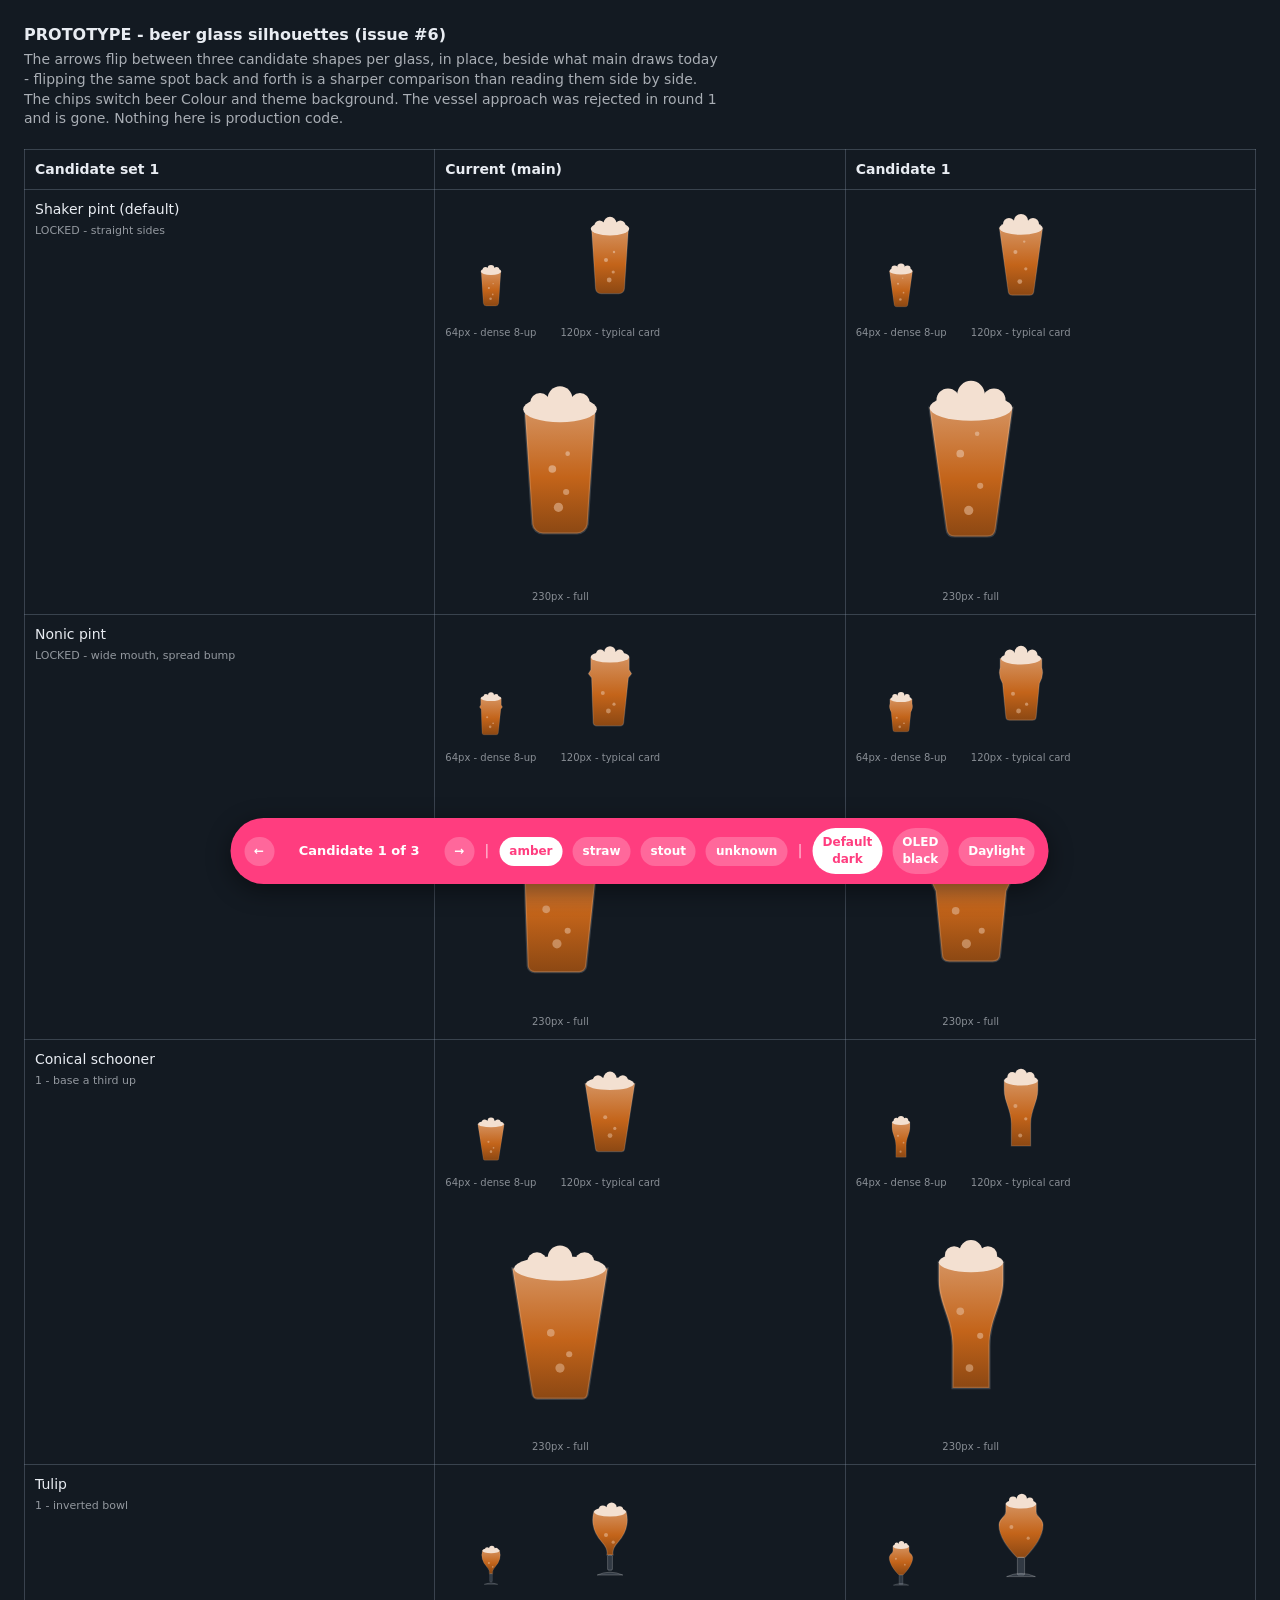
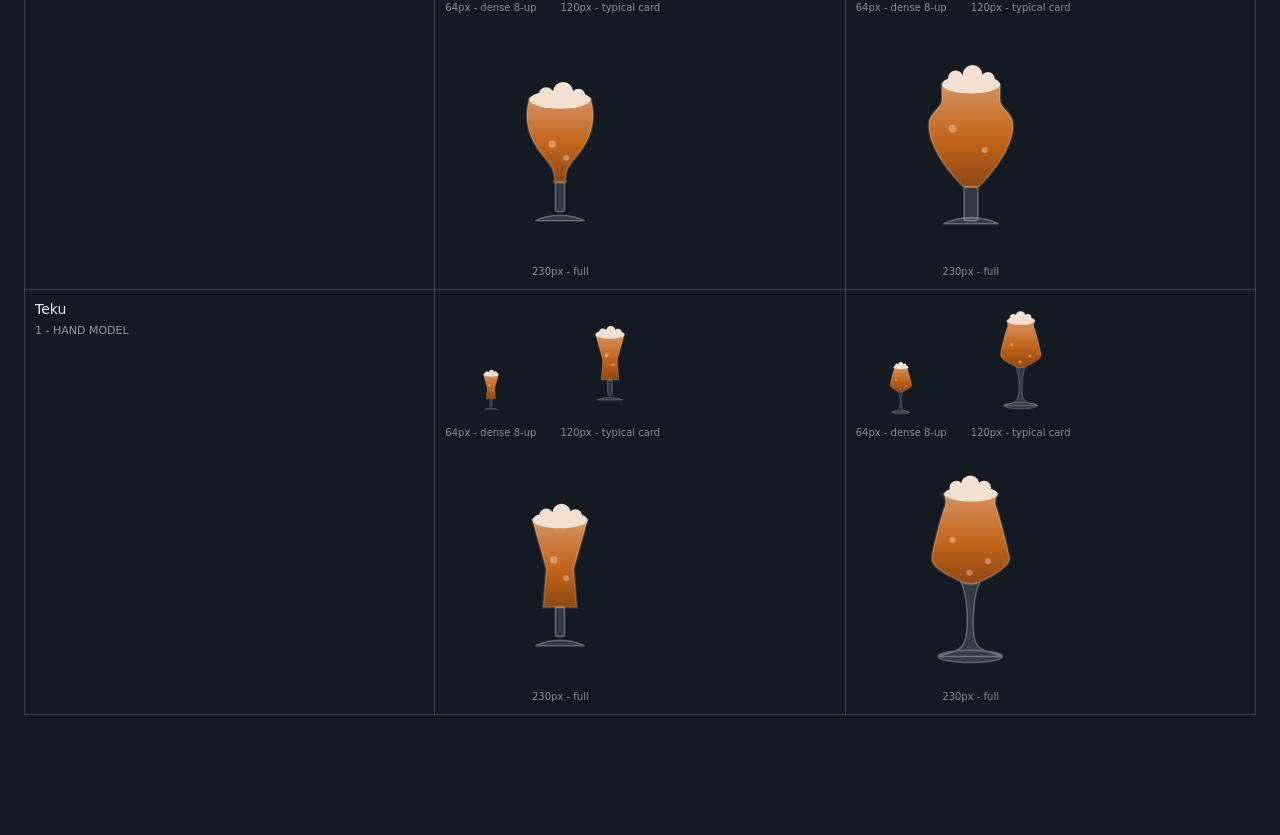
==== commit ed3a1b1f: "prototype(glass): teku - drop in the maintainer's hand-modelled bowl and stem Candidate 1 is the sup" ====
--- a/prototype/glass_gallery.html
+++ b/prototype/glass_gallery.html
@@ -34,7 +34,7 @@
 what main draws today - flipping the same spot back and forth is a sharper comparison than
 reading them side by side. The chips switch beer Colour and theme background. The vessel
 approach was rejected in round 1 and is gone. Nothing here is production code.</p>
-<section class="scene" data-colour="amber" data-variant="1"><table><thead><tr><th>Candidate set 1</th><th>Current (main)</th><th>Candidate 1</th></tr></thead><tbody><tr><th>Shaker pint (default)<br><span class="vlabel">LOCKED - straight sides</span></th><td><div class="sizes"><div class="s"><div class="box" style="width:64px;height:64px"><svg xmlns="http://www.w3.org/2000/svg" viewBox="0 0 300 300" width="300" height="300" role="img" aria-label="Beer"><defs><linearGradient id="g-amber-default-current-1" x1="0" y1="0" x2="0" y2="1"><stop offset="0%" stop-color="#d5925f"/><stop offset="55%" stop-color="#c3641a"/><stop offset="100%" stop-color="#8c4813"/></linearGradient></defs><path d="M104 72 h92 l-10 150 a14 14 0 0 1 -14 12 h-44 a14 14 0 0 1 -14 -12 z" fill="url(#g-amber-default-current-1)" stroke="rgba(255,255,255,0.16)" stroke-width="3"/><ellipse cx="150" cy="72" rx="48" ry="17" fill="#f3e0d1"/><circle cx="124" cy="64" r="13" fill="#f3e0d1"/><circle cx="150" cy="58" r="16" fill="#f3e0d1"/><circle cx="176" cy="64" r="13" fill="#f3e0d1"/><circle cx="140" cy="150" r="5" fill="#e4b998" opacity="0.7"/><circle cx="158" cy="180" r="4" fill="#e4b998" opacity="0.6"/><circle cx="148" cy="200" r="6" fill="#e4b998" opacity="0.6"/><circle cx="160" cy="130" r="3" fill="#e4b998" opacity="0.7"/></svg></div><span>64px - dense 8-up</span></div><div class="s"><div class="box" style="width:120px;height:120px"><svg xmlns="http://www.w3.org/2000/svg" viewBox="0 0 300 300" width="300" height="300" role="img" aria-label="Beer"><defs><linearGradient id="g-amber-default-current-1" x1="0" y1="0" x2="0" y2="1"><stop offset="0%" stop-color="#d5925f"/><stop offset="55%" stop-color="#c3641a"/><stop offset="100%" stop-color="#8c4813"/></linearGradient></defs><path d="M104 72 h92 l-10 150 a14 14 0 0 1 -14 12 h-44 a14 14 0 0 1 -14 -12 z" fill="url(#g-amber-default-current-1)" stroke="rgba(255,255,255,0.16)" stroke-width="3"/><ellipse cx="150" cy="72" rx="48" ry="17" fill="#f3e0d1"/><circle cx="124" cy="64" r="13" fill="#f3e0d1"/><circle cx="150" cy="58" r="16" fill="#f3e0d1"/><circle cx="176" cy="64" r="13" fill="#f3e0d1"/><circle cx="140" cy="150" r="5" fill="#e4b998" opacity="0.7"/><circle cx="158" cy="180" r="4" fill="#e4b998" opacity="0.6"/><circle cx="148" cy="200" r="6" fill="#e4b998" opacity="0.6"/><circle cx="160" cy="130" r="3" fill="#e4b998" opacity="0.7"/></svg></div><span>120px - typical card</span></div><div class="s"><div class="box" style="width:230px;height:230px"><svg xmlns="http://www.w3.org/2000/svg" viewBox="0 0 300 300" width="300" height="300" role="img" aria-label="Beer"><defs><linearGradient id="g-amber-default-current-1" x1="0" y1="0" x2="0" y2="1"><stop offset="0%" stop-color="#d5925f"/><stop offset="55%" stop-color="#c3641a"/><stop offset="100%" stop-color="#8c4813"/></linearGradient></defs><path d="M104 72 h92 l-10 150 a14 14 0 0 1 -14 12 h-44 a14 14 0 0 1 -14 -12 z" fill="url(#g-amber-default-current-1)" stroke="rgba(255,255,255,0.16)" stroke-width="3"/><ellipse cx="150" cy="72" rx="48" ry="17" fill="#f3e0d1"/><circle cx="124" cy="64" r="13" fill="#f3e0d1"/><circle cx="150" cy="58" r="16" fill="#f3e0d1"/><circle cx="176" cy="64" r="13" fill="#f3e0d1"/><circle cx="140" cy="150" r="5" fill="#e4b998" opacity="0.7"/><circle cx="158" cy="180" r="4" fill="#e4b998" opacity="0.6"/><circle cx="148" cy="200" r="6" fill="#e4b998" opacity="0.6"/><circle cx="160" cy="130" r="3" fill="#e4b998" opacity="0.7"/></svg></div><span>230px - full</span></div></div></td><td><div class="sizes"><div class="s"><div class="box" style="width:64px;height:64px"><svg xmlns="http://www.w3.org/2000/svg" viewBox="0 0 300 300" width="300" height="300" role="img" aria-label="Beer"><defs><linearGradient id="g-amber-default-1-1" x1="0" y1="0" x2="0" y2="1"><stop offset="0%" stop-color="#d5925f"/><stop offset="55%" stop-color="#c3641a"/><stop offset="100%" stop-color="#8c4813"/></linearGradient></defs><path d="M96 70 L118 228 q1 10 11 10 h42 q10 0 11 -10 L204 70 Z" fill="url(#g-amber-default-1-1)" stroke="rgba(255,255,255,0.16)" stroke-width="3"/><ellipse cx="150" cy="70" rx="54" ry="17" fill="#f3e0d1"/><circle cx="120" cy="60" r="15" fill="#f3e0d1"/><circle cx="150" cy="53" r="18" fill="#f3e0d1"/><circle cx="180" cy="60" r="15" fill="#f3e0d1"/><circle cx="136" cy="130" r="5" fill="#e4b998" opacity="0.7"/><circle cx="162" cy="172" r="4" fill="#e4b998" opacity="0.6"/><circle cx="147" cy="204" r="6" fill="#e4b998" opacity="0.6"/><circle cx="158" cy="104" r="3" fill="#e4b998" opacity="0.7"/></svg></div><span>64px - dense 8-up</span></div><div class="s"><div class="box" style="width:120px;height:120px"><svg xmlns="http://www.w3.org/2000/svg" viewBox="0 0 300 300" width="300" height="300" role="img" aria-label="Beer"><defs><linearGradient id="g-amber-default-1-1" x1="0" y1="0" x2="0" y2="1"><stop offset="0%" stop-color="#d5925f"/><stop offset="55%" stop-color="#c3641a"/><stop offset="100%" stop-color="#8c4813"/></linearGradient></defs><path d="M96 70 L118 228 q1 10 11 10 h42 q10 0 11 -10 L204 70 Z" fill="url(#g-amber-default-1-1)" stroke="rgba(255,255,255,0.16)" stroke-width="3"/><ellipse cx="150" cy="70" rx="54" ry="17" fill="#f3e0d1"/><circle cx="120" cy="60" r="15" fill="#f3e0d1"/><circle cx="150" cy="53" r="18" fill="#f3e0d1"/><circle cx="180" cy="60" r="15" fill="#f3e0d1"/><circle cx="136" cy="130" r="5" fill="#e4b998" opacity="0.7"/><circle cx="162" cy="172" r="4" fill="#e4b998" opacity="0.6"/><circle cx="147" cy="204" r="6" fill="#e4b998" opacity="0.6"/><circle cx="158" cy="104" r="3" fill="#e4b998" opacity="0.7"/></svg></div><span>120px - typical card</span></div><div class="s"><div class="box" style="width:230px;height:230px"><svg xmlns="http://www.w3.org/2000/svg" viewBox="0 0 300 300" width="300" height="300" role="img" aria-label="Beer"><defs><linearGradient id="g-amber-default-1-1" x1="0" y1="0" x2="0" y2="1"><stop offset="0%" stop-color="#d5925f"/><stop offset="55%" stop-color="#c3641a"/><stop offset="100%" stop-color="#8c4813"/></linearGradient></defs><path d="M96 70 L118 228 q1 10 11 10 h42 q10 0 11 -10 L204 70 Z" fill="url(#g-amber-default-1-1)" stroke="rgba(255,255,255,0.16)" stroke-width="3"/><ellipse cx="150" cy="70" rx="54" ry="17" fill="#f3e0d1"/><circle cx="120" cy="60" r="15" fill="#f3e0d1"/><circle cx="150" cy="53" r="18" fill="#f3e0d1"/><circle cx="180" cy="60" r="15" fill="#f3e0d1"/><circle cx="136" cy="130" r="5" fill="#e4b998" opacity="0.7"/><circle cx="162" cy="172" r="4" fill="#e4b998" opacity="0.6"/><circle cx="147" cy="204" r="6" fill="#e4b998" opacity="0.6"/><circle cx="158" cy="104" r="3" fill="#e4b998" opacity="0.7"/></svg></div><span>230px - full</span></div></div></td></tr><tr><th>Nonic pint<br><span class="vlabel">LOCKED - wide mouth, spread bump</span></th><td><div class="sizes"><div class="s"><div class="box" style="width:64px;height:64px"><svg xmlns="http://www.w3.org/2000/svg" viewBox="0 0 300 300" width="300" height="300" role="img" aria-label="Beer"><defs><linearGradient id="g-amber-nonicpint-current-1" x1="0" y1="0" x2="0" y2="1"><stop offset="0%" stop-color="#d5925f"/><stop offset="55%" stop-color="#c3641a"/><stop offset="100%" stop-color="#8c4813"/></linearGradient></defs><path d="M102 80 L102 112 L96 122 L104 132 L108 244 a9 9 0 0 0 9 8 h58 a9 9 0 0 0 9 -8 L196 132 L204 122 L198 112 L198 80 Z" fill="url(#g-amber-nonicpint-current-1)" stroke="rgba(255,255,255,0.16)" stroke-width="3"/><ellipse cx="150" cy="80" rx="48" ry="14" fill="#f3e0d1"/><circle cx="126" cy="72" r="11" fill="#f3e0d1"/><circle cx="150" cy="67" r="14" fill="#f3e0d1"/><circle cx="174" cy="72" r="11" fill="#f3e0d1"/><circle cx="132" cy="170" r="5" fill="#e4b998" opacity="0.6"/><circle cx="160" cy="198" r="4" fill="#e4b998" opacity="0.6"/><circle cx="146" cy="215" r="6" fill="#e4b998" opacity="0.55"/></svg></div><span>64px - dense 8-up</span></div><div class="s"><div class="box" style="width:120px;height:120px"><svg xmlns="http://www.w3.org/2000/svg" viewBox="0 0 300 300" width="300" height="300" role="img" aria-label="Beer"><defs><linearGradient id="g-amber-nonicpint-current-1" x1="0" y1="0" x2="0" y2="1"><stop offset="0%" stop-color="#d5925f"/><stop offset="55%" stop-color="#c3641a"/><stop offset="100%" stop-color="#8c4813"/></linearGradient></defs><path d="M102 80 L102 112 L96 122 L104 132 L108 244 a9 9 0 0 0 9 8 h58 a9 9 0 0 0 9 -8 L196 132 L204 122 L198 112 L198 80 Z" fill="url(#g-amber-nonicpint-current-1)" stroke="rgba(255,255,255,0.16)" stroke-width="3"/><ellipse cx="150" cy="80" rx="48" ry="14" fill="#f3e0d1"/><circle cx="126" cy="72" r="11" fill="#f3e0d1"/><circle cx="150" cy="67" r="14" fill="#f3e0d1"/><circle cx="174" cy="72" r="11" fill="#f3e0d1"/><circle cx="132" cy="170" r="5" fill="#e4b998" opacity="0.6"/><circle cx="160" cy="198" r="4" fill="#e4b998" opacity="0.6"/><circle cx="146" cy="215" r="6" fill="#e4b998" opacity="0.55"/></svg></div><span>120px - typical card</span></div><div class="s"><div class="box" style="width:230px;height:230px"><svg xmlns="http://www.w3.org/2000/svg" viewBox="0 0 300 300" width="300" height="300" role="img" aria-label="Beer"><defs><linearGradient id="g-amber-nonicpint-current-1" x1="0" y1="0" x2="0" y2="1"><stop offset="0%" stop-color="#d5925f"/><stop offset="55%" stop-color="#c3641a"/><stop offset="100%" stop-color="#8c4813"/></linearGradient></defs><path d="M102 80 L102 112 L96 122 L104 132 L108 244 a9 9 0 0 0 9 8 h58 a9 9 0 0 0 9 -8 L196 132 L204 122 L198 112 L198 80 Z" fill="url(#g-amber-nonicpint-current-1)" stroke="rgba(255,255,255,0.16)" stroke-width="3"/><ellipse cx="150" cy="80" rx="48" ry="14" fill="#f3e0d1"/><circle cx="126" cy="72" r="11" fill="#f3e0d1"/><circle cx="150" cy="67" r="14" fill="#f3e0d1"/><circle cx="174" cy="72" r="11" fill="#f3e0d1"/><circle cx="132" cy="170" r="5" fill="#e4b998" opacity="0.6"/><circle cx="160" cy="198" r="4" fill="#e4b998" opacity="0.6"/><circle cx="146" cy="215" r="6" fill="#e4b998" opacity="0.55"/></svg></div><span>230px - full</span></div></div></td><td><div class="sizes"><div class="s"><div class="box" style="width:64px;height:64px"><svg xmlns="http://www.w3.org/2000/svg" viewBox="0 0 300 300" width="300" height="300" role="img" aria-label="Beer"><defs><linearGradient id="g-amber-nonicpint-1-1" x1="0" y1="0" x2="0" y2="1"><stop offset="0%" stop-color="#d5925f"/><stop offset="55%" stop-color="#c3641a"/><stop offset="100%" stop-color="#8c4813"/></linearGradient></defs><path d="M98 84 L98 106 Q92 126 104 146 L112 228 q0 10 10 10 h56 q10 0 10 -10 L196 146 Q208 126 202 106 L202 84 Z" fill="url(#g-amber-nonicpint-1-1)" stroke="rgba(255,255,255,0.16)" stroke-width="3"/><ellipse cx="150" cy="84" rx="50" ry="15" fill="#f3e0d1"/><circle cx="122" cy="74" r="13" fill="#f3e0d1"/><circle cx="150" cy="68" r="16" fill="#f3e0d1"/><circle cx="178" cy="74" r="13" fill="#f3e0d1"/><circle cx="130" cy="172" r="5" fill="#e4b998" opacity="0.6"/><circle cx="164" cy="198" r="4" fill="#e4b998" opacity="0.6"/><circle cx="144" cy="215" r="6" fill="#e4b998" opacity="0.55"/></svg></div><span>64px - dense 8-up</span></div><div class="s"><div class="box" style="width:120px;height:120px"><svg xmlns="http://www.w3.org/2000/svg" viewBox="0 0 300 300" width="300" height="300" role="img" aria-label="Beer"><defs><linearGradient id="g-amber-nonicpint-1-1" x1="0" y1="0" x2="0" y2="1"><stop offset="0%" stop-color="#d5925f"/><stop offset="55%" stop-color="#c3641a"/><stop offset="100%" stop-color="#8c4813"/></linearGradient></defs><path d="M98 84 L98 106 Q92 126 104 146 L112 228 q0 10 10 10 h56 q10 0 10 -10 L196 146 Q208 126 202 106 L202 84 Z" fill="url(#g-amber-nonicpint-1-1)" stroke="rgba(255,255,255,0.16)" stroke-width="3"/><ellipse cx="150" cy="84" rx="50" ry="15" fill="#f3e0d1"/><circle cx="122" cy="74" r="13" fill="#f3e0d1"/><circle cx="150" cy="68" r="16" fill="#f3e0d1"/><circle cx="178" cy="74" r="13" fill="#f3e0d1"/><circle cx="130" cy="172" r="5" fill="#e4b998" opacity="0.6"/><circle cx="164" cy="198" r="4" fill="#e4b998" opacity="0.6"/><circle cx="144" cy="215" r="6" fill="#e4b998" opacity="0.55"/></svg></div><span>120px - typical card</span></div><div class="s"><div class="box" style="width:230px;height:230px"><svg xmlns="http://www.w3.org/2000/svg" viewBox="0 0 300 300" width="300" height="300" role="img" aria-label="Beer"><defs><linearGradient id="g-amber-nonicpint-1-1" x1="0" y1="0" x2="0" y2="1"><stop offset="0%" stop-color="#d5925f"/><stop offset="55%" stop-color="#c3641a"/><stop offset="100%" stop-color="#8c4813"/></linearGradient></defs><path d="M98 84 L98 106 Q92 126 104 146 L112 228 q0 10 10 10 h56 q10 0 10 -10 L196 146 Q208 126 202 106 L202 84 Z" fill="url(#g-amber-nonicpint-1-1)" stroke="rgba(255,255,255,0.16)" stroke-width="3"/><ellipse cx="150" cy="84" rx="50" ry="15" fill="#f3e0d1"/><circle cx="122" cy="74" r="13" fill="#f3e0d1"/><circle cx="150" cy="68" r="16" fill="#f3e0d1"/><circle cx="178" cy="74" r="13" fill="#f3e0d1"/><circle cx="130" cy="172" r="5" fill="#e4b998" opacity="0.6"/><circle cx="164" cy="198" r="4" fill="#e4b998" opacity="0.6"/><circle cx="144" cy="215" r="6" fill="#e4b998" opacity="0.55"/></svg></div><span>230px - full</span></div></div></td></tr><tr><th>Conical schooner<br><span class="vlabel">1 - base a third up</span></th><td><div class="sizes"><div class="s"><div class="box" style="width:64px;height:64px"><svg xmlns="http://www.w3.org/2000/svg" viewBox="0 0 300 300" width="300" height="300" role="img" aria-label="Beer"><defs><linearGradient id="g-amber-schooner-current-1" x1="0" y1="0" x2="0" y2="1"><stop offset="0%" stop-color="#d5925f"/><stop offset="55%" stop-color="#c3641a"/><stop offset="100%" stop-color="#8c4813"/></linearGradient></defs><path d="M88 84 L212 84 L186 248 a7 7 0 0 1 -7 6 h-58 a7 7 0 0 1 -7 -6 Z" fill="url(#g-amber-schooner-current-1)" stroke="rgba(255,255,255,0.16)" stroke-width="3"/><ellipse cx="150" cy="84" rx="60" ry="16" fill="#f3e0d1"/><circle cx="120" cy="76" r="13" fill="#f3e0d1"/><circle cx="150" cy="70" r="16" fill="#f3e0d1"/><circle cx="182" cy="76" r="13" fill="#f3e0d1"/><circle cx="138" cy="168" r="5" fill="#e4b998" opacity="0.6"/><circle cx="162" cy="196" r="4" fill="#e4b998" opacity="0.6"/><circle cx="150" cy="214" r="6" fill="#e4b998" opacity="0.55"/></svg></div><span>64px - dense 8-up</span></div><div class="s"><div class="box" style="width:120px;height:120px"><svg xmlns="http://www.w3.org/2000/svg" viewBox="0 0 300 300" width="300" height="300" role="img" aria-label="Beer"><defs><linearGradient id="g-amber-schooner-current-1" x1="0" y1="0" x2="0" y2="1"><stop offset="0%" stop-color="#d5925f"/><stop offset="55%" stop-color="#c3641a"/><stop offset="100%" stop-color="#8c4813"/></linearGradient></defs><path d="M88 84 L212 84 L186 248 a7 7 0 0 1 -7 6 h-58 a7 7 0 0 1 -7 -6 Z" fill="url(#g-amber-schooner-current-1)" stroke="rgba(255,255,255,0.16)" stroke-width="3"/><ellipse cx="150" cy="84" rx="60" ry="16" fill="#f3e0d1"/><circle cx="120" cy="76" r="13" fill="#f3e0d1"/><circle cx="150" cy="70" r="16" fill="#f3e0d1"/><circle cx="182" cy="76" r="13" fill="#f3e0d1"/><circle cx="138" cy="168" r="5" fill="#e4b998" opacity="0.6"/><circle cx="162" cy="196" r="4" fill="#e4b998" opacity="0.6"/><circle cx="150" cy="214" r="6" fill="#e4b998" opacity="0.55"/></svg></div><span>120px - typical card</span></div><div class="s"><div class="box" style="width:230px;height:230px"><svg xmlns="http://www.w3.org/2000/svg" viewBox="0 0 300 300" width="300" height="300" role="img" aria-label="Beer"><defs><linearGradient id="g-amber-schooner-current-1" x1="0" y1="0" x2="0" y2="1"><stop offset="0%" stop-color="#d5925f"/><stop offset="55%" stop-color="#c3641a"/><stop offset="100%" stop-color="#8c4813"/></linearGradient></defs><path d="M88 84 L212 84 L186 248 a7 7 0 0 1 -7 6 h-58 a7 7 0 0 1 -7 -6 Z" fill="url(#g-amber-schooner-current-1)" stroke="rgba(255,255,255,0.16)" stroke-width="3"/><ellipse cx="150" cy="84" rx="60" ry="16" fill="#f3e0d1"/><circle cx="120" cy="76" r="13" fill="#f3e0d1"/><circle cx="150" cy="70" r="16" fill="#f3e0d1"/><circle cx="182" cy="76" r="13" fill="#f3e0d1"/><circle cx="138" cy="168" r="5" fill="#e4b998" opacity="0.6"/><circle cx="162" cy="196" r="4" fill="#e4b998" opacity="0.6"/><circle cx="150" cy="214" r="6" fill="#e4b998" opacity="0.55"/></svg></div><span>230px - full</span></div></div></td><td><div class="sizes"><div class="s"><div class="box" style="width:64px;height:64px"><svg xmlns="http://www.w3.org/2000/svg" viewBox="0 0 300 300" width="300" height="300" role="img" aria-label="Beer"><defs><linearGradient id="g-amber-schooner-1-1" x1="0" y1="0" x2="0" y2="1"><stop offset="0%" stop-color="#d5925f"/><stop offset="55%" stop-color="#c3641a"/><stop offset="100%" stop-color="#8c4813"/></linearGradient></defs><path d="M108 76 L108 100 C108 130 126 150 126 185 L126 240 L174 240 L174 185 C174 150 192 130 192 100 L192 76 Z" fill="url(#g-amber-schooner-1-1)" stroke="rgba(255,255,255,0.16)" stroke-width="3"/><ellipse cx="150" cy="76" rx="42" ry="13" fill="#f3e0d1"/><circle cx="128" cy="67" r="12" fill="#f3e0d1"/><circle cx="150" cy="62" r="15" fill="#f3e0d1"/><circle cx="172" cy="67" r="12" fill="#f3e0d1"/><circle cx="136" cy="140" r="5" fill="#e4b998" opacity="0.6"/><circle cx="162" cy="172" r="4" fill="#e4b998" opacity="0.6"/><circle cx="148" cy="214" r="5" fill="#e4b998" opacity="0.55"/></svg></div><span>64px - dense 8-up</span></div><div class="s"><div class="box" style="width:120px;height:120px"><svg xmlns="http://www.w3.org/2000/svg" viewBox="0 0 300 300" width="300" height="300" role="img" aria-label="Beer"><defs><linearGradient id="g-amber-schooner-1-1" x1="0" y1="0" x2="0" y2="1"><stop offset="0%" stop-color="#d5925f"/><stop offset="55%" stop-color="#c3641a"/><stop offset="100%" stop-color="#8c4813"/></linearGradient></defs><path d="M108 76 L108 100 C108 130 126 150 126 185 L126 240 L174 240 L174 185 C174 150 192 130 192 100 L192 76 Z" fill="url(#g-amber-schooner-1-1)" stroke="rgba(255,255,255,0.16)" stroke-width="3"/><ellipse cx="150" cy="76" rx="42" ry="13" fill="#f3e0d1"/><circle cx="128" cy="67" r="12" fill="#f3e0d1"/><circle cx="150" cy="62" r="15" fill="#f3e0d1"/><circle cx="172" cy="67" r="12" fill="#f3e0d1"/><circle cx="136" cy="140" r="5" fill="#e4b998" opacity="0.6"/><circle cx="162" cy="172" r="4" fill="#e4b998" opacity="0.6"/><circle cx="148" cy="214" r="5" fill="#e4b998" opacity="0.55"/></svg></div><span>120px - typical card</span></div><div class="s"><div class="box" style="width:230px;height:230px"><svg xmlns="http://www.w3.org/2000/svg" viewBox="0 0 300 300" width="300" height="300" role="img" aria-label="Beer"><defs><linearGradient id="g-amber-schooner-1-1" x1="0" y1="0" x2="0" y2="1"><stop offset="0%" stop-color="#d5925f"/><stop offset="55%" stop-color="#c3641a"/><stop offset="100%" stop-color="#8c4813"/></linearGradient></defs><path d="M108 76 L108 100 C108 130 126 150 126 185 L126 240 L174 240 L174 185 C174 150 192 130 192 100 L192 76 Z" fill="url(#g-amber-schooner-1-1)" stroke="rgba(255,255,255,0.16)" stroke-width="3"/><ellipse cx="150" cy="76" rx="42" ry="13" fill="#f3e0d1"/><circle cx="128" cy="67" r="12" fill="#f3e0d1"/><circle cx="150" cy="62" r="15" fill="#f3e0d1"/><circle cx="172" cy="67" r="12" fill="#f3e0d1"/><circle cx="136" cy="140" r="5" fill="#e4b998" opacity="0.6"/><circle cx="162" cy="172" r="4" fill="#e4b998" opacity="0.6"/><circle cx="148" cy="214" r="5" fill="#e4b998" opacity="0.55"/></svg></div><span>230px - full</span></div></div></td></tr><tr><th>Tulip<br><span class="vlabel">1 - inverted bowl</span></th><td><div class="sizes"><div class="s"><div class="box" style="width:64px;height:64px"><svg xmlns="http://www.w3.org/2000/svg" viewBox="0 0 300 300" width="300" height="300" role="img" aria-label="Beer"><defs><linearGradient id="g-amber-tulip-current-1" x1="0" y1="0" x2="0" y2="1"><stop offset="0%" stop-color="#d5925f"/><stop offset="55%" stop-color="#c3641a"/><stop offset="100%" stop-color="#8c4813"/></linearGradient></defs><path d="M110 90 Q98 132 130 168 Q146 186 142 200 L158 200 Q154 186 170 168 Q202 132 190 90 Q150 104 110 90 Z" fill="url(#g-amber-tulip-current-1)" stroke="rgba(255,255,255,0.16)" stroke-width="3"/><ellipse cx="150" cy="92" rx="40" ry="12" fill="#f3e0d1"/><circle cx="132" cy="86" r="10" fill="#f3e0d1"/><circle cx="154" cy="82" r="13" fill="#f3e0d1"/><circle cx="174" cy="87" r="9" fill="#f3e0d1"/><circle cx="140" cy="150" r="5" fill="#e4b998" opacity="0.6"/><circle cx="158" cy="168" r="4" fill="#e4b998" opacity="0.55"/><rect x="144" y="200" width="12" height="38" rx="3" fill="rgba(214,226,240,0.16)" stroke="rgba(255,255,255,0.28)" stroke-width="2"/><path d="M118 250 q32 -14 64 0 z" fill="rgba(214,226,240,0.16)" stroke="rgba(255,255,255,0.28)" stroke-width="2"/></svg></div><span>64px - dense 8-up</span></div><div class="s"><div class="box" style="width:120px;height:120px"><svg xmlns="http://www.w3.org/2000/svg" viewBox="0 0 300 300" width="300" height="300" role="img" aria-label="Beer"><defs><linearGradient id="g-amber-tulip-current-1" x1="0" y1="0" x2="0" y2="1"><stop offset="0%" stop-color="#d5925f"/><stop offset="55%" stop-color="#c3641a"/><stop offset="100%" stop-color="#8c4813"/></linearGradient></defs><path d="M110 90 Q98 132 130 168 Q146 186 142 200 L158 200 Q154 186 170 168 Q202 132 190 90 Q150 104 110 90 Z" fill="url(#g-amber-tulip-current-1)" stroke="rgba(255,255,255,0.16)" stroke-width="3"/><ellipse cx="150" cy="92" rx="40" ry="12" fill="#f3e0d1"/><circle cx="132" cy="86" r="10" fill="#f3e0d1"/><circle cx="154" cy="82" r="13" fill="#f3e0d1"/><circle cx="174" cy="87" r="9" fill="#f3e0d1"/><circle cx="140" cy="150" r="5" fill="#e4b998" opacity="0.6"/><circle cx="158" cy="168" r="4" fill="#e4b998" opacity="0.55"/><rect x="144" y="200" width="12" height="38" rx="3" fill="rgba(214,226,240,0.16)" stroke="rgba(255,255,255,0.28)" stroke-width="2"/><path d="M118 250 q32 -14 64 0 z" fill="rgba(214,226,240,0.16)" stroke="rgba(255,255,255,0.28)" stroke-width="2"/></svg></div><span>120px - typical card</span></div><div class="s"><div class="box" style="width:230px;height:230px"><svg xmlns="http://www.w3.org/2000/svg" viewBox="0 0 300 300" width="300" height="300" role="img" aria-label="Beer"><defs><linearGradient id="g-amber-tulip-current-1" x1="0" y1="0" x2="0" y2="1"><stop offset="0%" stop-color="#d5925f"/><stop offset="55%" stop-color="#c3641a"/><stop offset="100%" stop-color="#8c4813"/></linearGradient></defs><path d="M110 90 Q98 132 130 168 Q146 186 142 200 L158 200 Q154 186 170 168 Q202 132 190 90 Q150 104 110 90 Z" fill="url(#g-amber-tulip-current-1)" stroke="rgba(255,255,255,0.16)" stroke-width="3"/><ellipse cx="150" cy="92" rx="40" ry="12" fill="#f3e0d1"/><circle cx="132" cy="86" r="10" fill="#f3e0d1"/><circle cx="154" cy="82" r="13" fill="#f3e0d1"/><circle cx="174" cy="87" r="9" fill="#f3e0d1"/><circle cx="140" cy="150" r="5" fill="#e4b998" opacity="0.6"/><circle cx="158" cy="168" r="4" fill="#e4b998" opacity="0.55"/><rect x="144" y="200" width="12" height="38" rx="3" fill="rgba(214,226,240,0.16)" stroke="rgba(255,255,255,0.28)" stroke-width="2"/><path d="M118 250 q32 -14 64 0 z" fill="rgba(214,226,240,0.16)" stroke="rgba(255,255,255,0.28)" stroke-width="2"/></svg></div><span>230px - full</span></div></div></td><td><div class="sizes"><div class="s"><div class="box" style="width:64px;height:64px"><svg xmlns="http://www.w3.org/2000/svg" viewBox="0 0 300 300" width="300" height="300" role="img" aria-label="Beer"><defs><linearGradient id="g-amber-tulip-1-1" x1="0" y1="0" x2="0" y2="1"><stop offset="0%" stop-color="#d5925f"/><stop offset="55%" stop-color="#c3641a"/><stop offset="100%" stop-color="#8c4813"/></linearGradient></defs><path d="M112 72 L112 92 C112 104 96 108 95 124 C94 150 116 182 140 206 L160 206 C184 182 206 150 205 124 C204 108 188 104 188 92 L188 72 Z" fill="url(#g-amber-tulip-1-1)" stroke="rgba(255,255,255,0.16)" stroke-width="3"/><ellipse cx="150" cy="72" rx="38" ry="12" fill="#f3e0d1"/><circle cx="130" cy="64" r="10" fill="#f3e0d1"/><circle cx="152" cy="60" r="13" fill="#f3e0d1"/><circle cx="172" cy="65" r="9" fill="#f3e0d1"/><circle cx="126" cy="130" r="5" fill="#e4b998" opacity="0.6"/><circle cx="168" cy="158" r="4" fill="#e4b998" opacity="0.55"/><rect x="141" y="206" width="18" height="44" rx="3" fill="rgba(214,226,240,0.16)" stroke="rgba(255,255,255,0.28)" stroke-width="2"/><path d="M114 254 Q150 238 186 254 z" fill="rgba(214,226,240,0.16)" stroke="rgba(255,255,255,0.28)" stroke-width="2"/></svg></div><span>64px - dense 8-up</span></div><div class="s"><div class="box" style="width:120px;height:120px"><svg xmlns="http://www.w3.org/2000/svg" viewBox="0 0 300 300" width="300" height="300" role="img" aria-label="Beer"><defs><linearGradient id="g-amber-tulip-1-1" x1="0" y1="0" x2="0" y2="1"><stop offset="0%" stop-color="#d5925f"/><stop offset="55%" stop-color="#c3641a"/><stop offset="100%" stop-color="#8c4813"/></linearGradient></defs><path d="M112 72 L112 92 C112 104 96 108 95 124 C94 150 116 182 140 206 L160 206 C184 182 206 150 205 124 C204 108 188 104 188 92 L188 72 Z" fill="url(#g-amber-tulip-1-1)" stroke="rgba(255,255,255,0.16)" stroke-width="3"/><ellipse cx="150" cy="72" rx="38" ry="12" fill="#f3e0d1"/><circle cx="130" cy="64" r="10" fill="#f3e0d1"/><circle cx="152" cy="60" r="13" fill="#f3e0d1"/><circle cx="172" cy="65" r="9" fill="#f3e0d1"/><circle cx="126" cy="130" r="5" fill="#e4b998" opacity="0.6"/><circle cx="168" cy="158" r="4" fill="#e4b998" opacity="0.55"/><rect x="141" y="206" width="18" height="44" rx="3" fill="rgba(214,226,240,0.16)" stroke="rgba(255,255,255,0.28)" stroke-width="2"/><path d="M114 254 Q150 238 186 254 z" fill="rgba(214,226,240,0.16)" stroke="rgba(255,255,255,0.28)" stroke-width="2"/></svg></div><span>120px - typical card</span></div><div class="s"><div class="box" style="width:230px;height:230px"><svg xmlns="http://www.w3.org/2000/svg" viewBox="0 0 300 300" width="300" height="300" role="img" aria-label="Beer"><defs><linearGradient id="g-amber-tulip-1-1" x1="0" y1="0" x2="0" y2="1"><stop offset="0%" stop-color="#d5925f"/><stop offset="55%" stop-color="#c3641a"/><stop offset="100%" stop-color="#8c4813"/></linearGradient></defs><path d="M112 72 L112 92 C112 104 96 108 95 124 C94 150 116 182 140 206 L160 206 C184 182 206 150 205 124 C204 108 188 104 188 92 L188 72 Z" fill="url(#g-amber-tulip-1-1)" stroke="rgba(255,255,255,0.16)" stroke-width="3"/><ellipse cx="150" cy="72" rx="38" ry="12" fill="#f3e0d1"/><circle cx="130" cy="64" r="10" fill="#f3e0d1"/><circle cx="152" cy="60" r="13" fill="#f3e0d1"/><circle cx="172" cy="65" r="9" fill="#f3e0d1"/><circle cx="126" cy="130" r="5" fill="#e4b998" opacity="0.6"/><circle cx="168" cy="158" r="4" fill="#e4b998" opacity="0.55"/><rect x="141" y="206" width="18" height="44" rx="3" fill="rgba(214,226,240,0.16)" stroke="rgba(255,255,255,0.28)" stroke-width="2"/><path d="M114 254 Q150 238 186 254 z" fill="rgba(214,226,240,0.16)" stroke="rgba(255,255,255,0.28)" stroke-width="2"/></svg></div><span>230px - full</span></div></div></td></tr><tr><th>Teku<br><span class="vlabel">1 - stem = bowl</span></th><td><div class="sizes"><div class="s"><div class="box" style="width:64px;height:64px"><svg xmlns="http://www.w3.org/2000/svg" viewBox="0 0 300 300" width="300" height="300" role="img" aria-label="Beer"><defs><linearGradient id="g-amber-teku-current-1" x1="0" y1="0" x2="0" y2="1"><stop offset="0%" stop-color="#d5925f"/><stop offset="55%" stop-color="#c3641a"/><stop offset="100%" stop-color="#8c4813"/></linearGradient></defs><path d="M114 86 L186 86 L168 150 L172 200 L128 200 L132 150 Z" fill="url(#g-amber-teku-current-1)" stroke="rgba(255,255,255,0.16)" stroke-width="3"/><ellipse cx="150" cy="86" rx="36" ry="11" fill="#f3e0d1"/><circle cx="132" cy="80" r="9" fill="#f3e0d1"/><circle cx="152" cy="77" r="12" fill="#f3e0d1"/><circle cx="170" cy="81" r="9" fill="#f3e0d1"/><circle cx="142" cy="138" r="5" fill="#e4b998" opacity="0.6"/><circle cx="158" cy="162" r="4" fill="#e4b998" opacity="0.55"/><rect x="144" y="200" width="12" height="38" rx="3" fill="rgba(214,226,240,0.16)" stroke="rgba(255,255,255,0.28)" stroke-width="2"/><path d="M118 250 q32 -14 64 0 z" fill="rgba(214,226,240,0.16)" stroke="rgba(255,255,255,0.28)" stroke-width="2"/></svg></div><span>64px - dense 8-up</span></div><div class="s"><div class="box" style="width:120px;height:120px"><svg xmlns="http://www.w3.org/2000/svg" viewBox="0 0 300 300" width="300" height="300" role="img" aria-label="Beer"><defs><linearGradient id="g-amber-teku-current-1" x1="0" y1="0" x2="0" y2="1"><stop offset="0%" stop-color="#d5925f"/><stop offset="55%" stop-color="#c3641a"/><stop offset="100%" stop-color="#8c4813"/></linearGradient></defs><path d="M114 86 L186 86 L168 150 L172 200 L128 200 L132 150 Z" fill="url(#g-amber-teku-current-1)" stroke="rgba(255,255,255,0.16)" stroke-width="3"/><ellipse cx="150" cy="86" rx="36" ry="11" fill="#f3e0d1"/><circle cx="132" cy="80" r="9" fill="#f3e0d1"/><circle cx="152" cy="77" r="12" fill="#f3e0d1"/><circle cx="170" cy="81" r="9" fill="#f3e0d1"/><circle cx="142" cy="138" r="5" fill="#e4b998" opacity="0.6"/><circle cx="158" cy="162" r="4" fill="#e4b998" opacity="0.55"/><rect x="144" y="200" width="12" height="38" rx="3" fill="rgba(214,226,240,0.16)" stroke="rgba(255,255,255,0.28)" stroke-width="2"/><path d="M118 250 q32 -14 64 0 z" fill="rgba(214,226,240,0.16)" stroke="rgba(255,255,255,0.28)" stroke-width="2"/></svg></div><span>120px - typical card</span></div><div class="s"><div class="box" style="width:230px;height:230px"><svg xmlns="http://www.w3.org/2000/svg" viewBox="0 0 300 300" width="300" height="300" role="img" aria-label="Beer"><defs><linearGradient id="g-amber-teku-current-1" x1="0" y1="0" x2="0" y2="1"><stop offset="0%" stop-color="#d5925f"/><stop offset="55%" stop-color="#c3641a"/><stop offset="100%" stop-color="#8c4813"/></linearGradient></defs><path d="M114 86 L186 86 L168 150 L172 200 L128 200 L132 150 Z" fill="url(#g-amber-teku-current-1)" stroke="rgba(255,255,255,0.16)" stroke-width="3"/><ellipse cx="150" cy="86" rx="36" ry="11" fill="#f3e0d1"/><circle cx="132" cy="80" r="9" fill="#f3e0d1"/><circle cx="152" cy="77" r="12" fill="#f3e0d1"/><circle cx="170" cy="81" r="9" fill="#f3e0d1"/><circle cx="142" cy="138" r="5" fill="#e4b998" opacity="0.6"/><circle cx="158" cy="162" r="4" fill="#e4b998" opacity="0.55"/><rect x="144" y="200" width="12" height="38" rx="3" fill="rgba(214,226,240,0.16)" stroke="rgba(255,255,255,0.28)" stroke-width="2"/><path d="M118 250 q32 -14 64 0 z" fill="rgba(214,226,240,0.16)" stroke="rgba(255,255,255,0.28)" stroke-width="2"/></svg></div><span>230px - full</span></div></div></td><td><div class="sizes"><div class="s"><div class="box" style="width:64px;height:64px"><svg xmlns="http://www.w3.org/2000/svg" viewBox="0 0 300 300" width="300" height="300" role="img" aria-label="Beer"><defs><linearGradient id="g-amber-teku-1-1" x1="0" y1="0" x2="0" y2="1"><stop offset="0%" stop-color="#d5925f"/><stop offset="55%" stop-color="#c3641a"/><stop offset="100%" stop-color="#8c4813"/></linearGradient></defs><path d="M118 52 C119 56 121 58 120 63 C112 85 102 110 102 133 C102 150 118 162 140 167 L160 167 C182 162 198 150 198 133 C198 110 188 85 180 63 C179 58 181 56 182 52 Z" fill="url(#g-amber-teku-1-1)" stroke="rgba(255,255,255,0.16)" stroke-width="3"/><ellipse cx="150" cy="52" rx="32" ry="9" fill="#f3e0d1"/><circle cx="132" cy="45" r="8" fill="#f3e0d1"/><circle cx="150" cy="41" r="11" fill="#f3e0d1"/><circle cx="168" cy="45" r="8" fill="#f3e0d1"/><circle cx="126" cy="108" r="4" fill="#e4b998" opacity="0.6"/><circle cx="172" cy="138" r="4" fill="#e4b998" opacity="0.55"/><circle cx="148" cy="152" r="4" fill="#e4b998" opacity="0.5"/><rect x="145" y="167" width="11" height="87" rx="3" fill="rgba(214,226,240,0.16)" stroke="rgba(255,255,255,0.28)" stroke-width="2"/><path d="M118 258 Q150 242 182 258 z" fill="rgba(214,226,240,0.16)" stroke="rgba(255,255,255,0.28)" stroke-width="2"/></svg></div><span>64px - dense 8-up</span></div><div class="s"><div class="box" style="width:120px;height:120px"><svg xmlns="http://www.w3.org/2000/svg" viewBox="0 0 300 300" width="300" height="300" role="img" aria-label="Beer"><defs><linearGradient id="g-amber-teku-1-1" x1="0" y1="0" x2="0" y2="1"><stop offset="0%" stop-color="#d5925f"/><stop offset="55%" stop-color="#c3641a"/><stop offset="100%" stop-color="#8c4813"/></linearGradient></defs><path d="M118 52 C119 56 121 58 120 63 C112 85 102 110 102 133 C102 150 118 162 140 167 L160 167 C182 162 198 150 198 133 C198 110 188 85 180 63 C179 58 181 56 182 52 Z" fill="url(#g-amber-teku-1-1)" stroke="rgba(255,255,255,0.16)" stroke-width="3"/><ellipse cx="150" cy="52" rx="32" ry="9" fill="#f3e0d1"/><circle cx="132" cy="45" r="8" fill="#f3e0d1"/><circle cx="150" cy="41" r="11" fill="#f3e0d1"/><circle cx="168" cy="45" r="8" fill="#f3e0d1"/><circle cx="126" cy="108" r="4" fill="#e4b998" opacity="0.6"/><circle cx="172" cy="138" r="4" fill="#e4b998" opacity="0.55"/><circle cx="148" cy="152" r="4" fill="#e4b998" opacity="0.5"/><rect x="145" y="167" width="11" height="87" rx="3" fill="rgba(214,226,240,0.16)" stroke="rgba(255,255,255,0.28)" stroke-width="2"/><path d="M118 258 Q150 242 182 258 z" fill="rgba(214,226,240,0.16)" stroke="rgba(255,255,255,0.28)" stroke-width="2"/></svg></div><span>120px - typical card</span></div><div class="s"><div class="box" style="width:230px;height:230px"><svg xmlns="http://www.w3.org/2000/svg" viewBox="0 0 300 300" width="300" height="300" role="img" aria-label="Beer"><defs><linearGradient id="g-amber-teku-1-1" x1="0" y1="0" x2="0" y2="1"><stop offset="0%" stop-color="#d5925f"/><stop offset="55%" stop-color="#c3641a"/><stop offset="100%" stop-color="#8c4813"/></linearGradient></defs><path d="M118 52 C119 56 121 58 120 63 C112 85 102 110 102 133 C102 150 118 162 140 167 L160 167 C182 162 198 150 198 133 C198 110 188 85 180 63 C179 58 181 56 182 52 Z" fill="url(#g-amber-teku-1-1)" stroke="rgba(255,255,255,0.16)" stroke-width="3"/><ellipse cx="150" cy="52" rx="32" ry="9" fill="#f3e0d1"/><circle cx="132" cy="45" r="8" fill="#f3e0d1"/><circle cx="150" cy="41" r="11" fill="#f3e0d1"/><circle cx="168" cy="45" r="8" fill="#f3e0d1"/><circle cx="126" cy="108" r="4" fill="#e4b998" opacity="0.6"/><circle cx="172" cy="138" r="4" fill="#e4b998" opacity="0.55"/><circle cx="148" cy="152" r="4" fill="#e4b998" opacity="0.5"/><rect x="145" y="167" width="11" height="87" rx="3" fill="rgba(214,226,240,0.16)" stroke="rgba(255,255,255,0.28)" stroke-width="2"/><path d="M118 258 Q150 242 182 258 z" fill="rgba(214,226,240,0.16)" stroke="rgba(255,255,255,0.28)" stroke-width="2"/></svg></div><span>230px - full</span></div></div></td></tr></tbody></table></section><section class="scene" data-colour="amber" data-variant="2"><table><thead><tr><th>Candidate set 2</th><th>Current (main)</th><th>Candidate 2</th></tr></thead><tbody><tr><th>Shaker pint (default)<br><span class="vlabel">LOCKED - straight sides</span></th><td><div class="sizes"><div class="s"><div class="box" style="width:64px;height:64px"><svg xmlns="http://www.w3.org/2000/svg" viewBox="0 0 300 300" width="300" height="300" role="img" aria-label="Beer"><defs><linearGradient id="g-amber-default-current-2" x1="0" y1="0" x2="0" y2="1"><stop offset="0%" stop-color="#d5925f"/><stop offset="55%" stop-color="#c3641a"/><stop offset="100%" stop-color="#8c4813"/></linearGradient></defs><path d="M104 72 h92 l-10 150 a14 14 0 0 1 -14 12 h-44 a14 14 0 0 1 -14 -12 z" fill="url(#g-amber-default-current-2)" stroke="rgba(255,255,255,0.16)" stroke-width="3"/><ellipse cx="150" cy="72" rx="48" ry="17" fill="#f3e0d1"/><circle cx="124" cy="64" r="13" fill="#f3e0d1"/><circle cx="150" cy="58" r="16" fill="#f3e0d1"/><circle cx="176" cy="64" r="13" fill="#f3e0d1"/><circle cx="140" cy="150" r="5" fill="#e4b998" opacity="0.7"/><circle cx="158" cy="180" r="4" fill="#e4b998" opacity="0.6"/><circle cx="148" cy="200" r="6" fill="#e4b998" opacity="0.6"/><circle cx="160" cy="130" r="3" fill="#e4b998" opacity="0.7"/></svg></div><span>64px - dense 8-up</span></div><div class="s"><div class="box" style="width:120px;height:120px"><svg xmlns="http://www.w3.org/2000/svg" viewBox="0 0 300 300" width="300" height="300" role="img" aria-label="Beer"><defs><linearGradient id="g-amber-default-current-2" x1="0" y1="0" x2="0" y2="1"><stop offset="0%" stop-color="#d5925f"/><stop offset="55%" stop-color="#c3641a"/><stop offset="100%" stop-color="#8c4813"/></linearGradient></defs><path d="M104 72 h92 l-10 150 a14 14 0 0 1 -14 12 h-44 a14 14 0 0 1 -14 -12 z" fill="url(#g-amber-default-current-2)" stroke="rgba(255,255,255,0.16)" stroke-width="3"/><ellipse cx="150" cy="72" rx="48" ry="17" fill="#f3e0d1"/><circle cx="124" cy="64" r="13" fill="#f3e0d1"/><circle cx="150" cy="58" r="16" fill="#f3e0d1"/><circle cx="176" cy="64" r="13" fill="#f3e0d1"/><circle cx="140" cy="150" r="5" fill="#e4b998" opacity="0.7"/><circle cx="158" cy="180" r="4" fill="#e4b998" opacity="0.6"/><circle cx="148" cy="200" r="6" fill="#e4b998" opacity="0.6"/><circle cx="160" cy="130" r="3" fill="#e4b998" opacity="0.7"/></svg></div><span>120px - typical card</span></div><div class="s"><div class="box" style="width:230px;height:230px"><svg xmlns="http://www.w3.org/2000/svg" viewBox="0 0 300 300" width="300" height="300" role="img" aria-label="Beer"><defs><linearGradient id="g-amber-default-current-2" x1="0" y1="0" x2="0" y2="1"><stop offset="0%" stop-color="#d5925f"/><stop offset="55%" stop-color="#c3641a"/><stop offset="100%" stop-color="#8c4813"/></linearGradient></defs><path d="M104 72 h92 l-10 150 a14 14 0 0 1 -14 12 h-44 a14 14 0 0 1 -14 -12 z" fill="url(#g-amber-default-current-2)" stroke="rgba(255,255,255,0.16)" stroke-width="3"/><ellipse cx="150" cy="72" rx="48" ry="17" fill="#f3e0d1"/><circle cx="124" cy="64" r="13" fill="#f3e0d1"/><circle cx="150" cy="58" r="16" fill="#f3e0d1"/><circle cx="176" cy="64" r="13" fill="#f3e0d1"/><circle cx="140" cy="150" r="5" fill="#e4b998" opacity="0.7"/><circle cx="158" cy="180" r="4" fill="#e4b998" opacity="0.6"/><circle cx="148" cy="200" r="6" fill="#e4b998" opacity="0.6"/><circle cx="160" cy="130" r="3" fill="#e4b998" opacity="0.7"/></svg></div><span>230px - full</span></div></div></td><td><div class="sizes"><div class="s"><div class="box" style="width:64px;height:64px"><svg xmlns="http://www.w3.org/2000/svg" viewBox="0 0 300 300" width="300" height="300" role="img" aria-label="Beer"><defs><linearGradient id="g-amber-default-2-2" x1="0" y1="0" x2="0" y2="1"><stop offset="0%" stop-color="#d5925f"/><stop offset="55%" stop-color="#c3641a"/><stop offset="100%" stop-color="#8c4813"/></linearGradient></defs><path d="M96 70 L118 228 q1 10 11 10 h42 q10 0 11 -10 L204 70 Z" fill="url(#g-amber-default-2-2)" stroke="rgba(255,255,255,0.16)" stroke-width="3"/><ellipse cx="150" cy="70" rx="54" ry="17" fill="#f3e0d1"/><circle cx="120" cy="60" r="15" fill="#f3e0d1"/><circle cx="150" cy="53" r="18" fill="#f3e0d1"/><circle cx="180" cy="60" r="15" fill="#f3e0d1"/><circle cx="136" cy="130" r="5" fill="#e4b998" opacity="0.7"/><circle cx="162" cy="172" r="4" fill="#e4b998" opacity="0.6"/><circle cx="147" cy="204" r="6" fill="#e4b998" opacity="0.6"/><circle cx="158" cy="104" r="3" fill="#e4b998" opacity="0.7"/></svg></div><span>64px - dense 8-up</span></div><div class="s"><div class="box" style="width:120px;height:120px"><svg xmlns="http://www.w3.org/2000/svg" viewBox="0 0 300 300" width="300" height="300" role="img" aria-label="Beer"><defs><linearGradient id="g-amber-default-2-2" x1="0" y1="0" x2="0" y2="1"><stop offset="0%" stop-color="#d5925f"/><stop offset="55%" stop-color="#c3641a"/><stop offset="100%" stop-color="#8c4813"/></linearGradient></defs><path d="M96 70 L118 228 q1 10 11 10 h42 q10 0 11 -10 L204 70 Z" fill="url(#g-amber-default-2-2)" stroke="rgba(255,255,255,0.16)" stroke-width="3"/><ellipse cx="150" cy="70" rx="54" ry="17" fill="#f3e0d1"/><circle cx="120" cy="60" r="15" fill="#f3e0d1"/><circle cx="150" cy="53" r="18" fill="#f3e0d1"/><circle cx="180" cy="60" r="15" fill="#f3e0d1"/><circle cx="136" cy="130" r="5" fill="#e4b998" opacity="0.7"/><circle cx="162" cy="172" r="4" fill="#e4b998" opacity="0.6"/><circle cx="147" cy="204" r="6" fill="#e4b998" opacity="0.6"/><circle cx="158" cy="104" r="3" fill="#e4b998" opacity="0.7"/></svg></div><span>120px - typical card</span></div><div class="s"><div class="box" style="width:230px;height:230px"><svg xmlns="http://www.w3.org/2000/svg" viewBox="0 0 300 300" width="300" height="300" role="img" aria-label="Beer"><defs><linearGradient id="g-amber-default-2-2" x1="0" y1="0" x2="0" y2="1"><stop offset="0%" stop-color="#d5925f"/><stop offset="55%" stop-color="#c3641a"/><stop offset="100%" stop-color="#8c4813"/></linearGradient></defs><path d="M96 70 L118 228 q1 10 11 10 h42 q10 0 11 -10 L204 70 Z" fill="url(#g-amber-default-2-2)" stroke="rgba(255,255,255,0.16)" stroke-width="3"/><ellipse cx="150" cy="70" rx="54" ry="17" fill="#f3e0d1"/><circle cx="120" cy="60" r="15" fill="#f3e0d1"/><circle cx="150" cy="53" r="18" fill="#f3e0d1"/><circle cx="180" cy="60" r="15" fill="#f3e0d1"/><circle cx="136" cy="130" r="5" fill="#e4b998" opacity="0.7"/><circle cx="162" cy="172" r="4" fill="#e4b998" opacity="0.6"/><circle cx="147" cy="204" r="6" fill="#e4b998" opacity="0.6"/><circle cx="158" cy="104" r="3" fill="#e4b998" opacity="0.7"/></svg></div><span>230px - full</span></div></div></td></tr><tr><th>Nonic pint<br><span class="vlabel">LOCKED - wide mouth, spread bump</span></th><td><div class="sizes"><div class="s"><div class="box" style="width:64px;height:64px"><svg xmlns="http://www.w3.org/2000/svg" viewBox="0 0 300 300" width="300" height="300" role="img" aria-label="Beer"><defs><linearGradient id="g-amber-nonicpint-current-2" x1="0" y1="0" x2="0" y2="1"><stop offset="0%" stop-color="#d5925f"/><stop offset="55%" stop-color="#c3641a"/><stop offset="100%" stop-color="#8c4813"/></linearGradient></defs><path d="M102 80 L102 112 L96 122 L104 132 L108 244 a9 9 0 0 0 9 8 h58 a9 9 0 0 0 9 -8 L196 132 L204 122 L198 112 L198 80 Z" fill="url(#g-amber-nonicpint-current-2)" stroke="rgba(255,255,255,0.16)" stroke-width="3"/><ellipse cx="150" cy="80" rx="48" ry="14" fill="#f3e0d1"/><circle cx="126" cy="72" r="11" fill="#f3e0d1"/><circle cx="150" cy="67" r="14" fill="#f3e0d1"/><circle cx="174" cy="72" r="11" fill="#f3e0d1"/><circle cx="132" cy="170" r="5" fill="#e4b998" opacity="0.6"/><circle cx="160" cy="198" r="4" fill="#e4b998" opacity="0.6"/><circle cx="146" cy="215" r="6" fill="#e4b998" opacity="0.55"/></svg></div><span>64px - dense 8-up</span></div><div class="s"><div class="box" style="width:120px;height:120px"><svg xmlns="http://www.w3.org/2000/svg" viewBox="0 0 300 300" width="300" height="300" role="img" aria-label="Beer"><defs><linearGradient id="g-amber-nonicpint-current-2" x1="0" y1="0" x2="0" y2="1"><stop offset="0%" stop-color="#d5925f"/><stop offset="55%" stop-color="#c3641a"/><stop offset="100%" stop-color="#8c4813"/></linearGradient></defs><path d="M102 80 L102 112 L96 122 L104 132 L108 244 a9 9 0 0 0 9 8 h58 a9 9 0 0 0 9 -8 L196 132 L204 122 L198 112 L198 80 Z" fill="url(#g-amber-nonicpint-current-2)" stroke="rgba(255,255,255,0.16)" stroke-width="3"/><ellipse cx="150" cy="80" rx="48" ry="14" fill="#f3e0d1"/><circle cx="126" cy="72" r="11" fill="#f3e0d1"/><circle cx="150" cy="67" r="14" fill="#f3e0d1"/><circle cx="174" cy="72" r="11" fill="#f3e0d1"/><circle cx="132" cy="170" r="5" fill="#e4b998" opacity="0.6"/><circle cx="160" cy="198" r="4" fill="#e4b998" opacity="0.6"/><circle cx="146" cy="215" r="6" fill="#e4b998" opacity="0.55"/></svg></div><span>120px - typical card</span></div><div class="s"><div class="box" style="width:230px;height:230px"><svg xmlns="http://www.w3.org/2000/svg" viewBox="0 0 300 300" width="300" height="300" role="img" aria-label="Beer"><defs><linearGradient id="g-amber-nonicpint-current-2" x1="0" y1="0" x2="0" y2="1"><stop offset="0%" stop-color="#d5925f"/><stop offset="55%" stop-color="#c3641a"/><stop offset="100%" stop-color="#8c4813"/></linearGradient></defs><path d="M102 80 L102 112 L96 122 L104 132 L108 244 a9 9 0 0 0 9 8 h58 a9 9 0 0 0 9 -8 L196 132 L204 122 L198 112 L198 80 Z" fill="url(#g-amber-nonicpint-current-2)" stroke="rgba(255,255,255,0.16)" stroke-width="3"/><ellipse cx="150" cy="80" rx="48" ry="14" fill="#f3e0d1"/><circle cx="126" cy="72" r="11" fill="#f3e0d1"/><circle cx="150" cy="67" r="14" fill="#f3e0d1"/><circle cx="174" cy="72" r="11" fill="#f3e0d1"/><circle cx="132" cy="170" r="5" fill="#e4b998" opacity="0.6"/><circle cx="160" cy="198" r="4" fill="#e4b998" opacity="0.6"/><circle cx="146" cy="215" r="6" fill="#e4b998" opacity="0.55"/></svg></div><span>230px - full</span></div></div></td><td><div class="sizes"><div class="s"><div class="box" style="width:64px;height:64px"><svg xmlns="http://www.w3.org/2000/svg" viewBox="0 0 300 300" width="300" height="300" role="img" aria-label="Beer"><defs><linearGradient id="g-amber-nonicpint-2-2" x1="0" y1="0" x2="0" y2="1"><stop offset="0%" stop-color="#d5925f"/><stop offset="55%" stop-color="#c3641a"/><stop offset="100%" stop-color="#8c4813"/></linearGradient></defs><path d="M98 84 L98 106 Q92 126 104 146 L112 228 q0 10 10 10 h56 q10 0 10 -10 L196 146 Q208 126 202 106 L202 84 Z" fill="url(#g-amber-nonicpint-2-2)" stroke="rgba(255,255,255,0.16)" stroke-width="3"/><ellipse cx="150" cy="84" rx="50" ry="15" fill="#f3e0d1"/><circle cx="122" cy="74" r="13" fill="#f3e0d1"/><circle cx="150" cy="68" r="16" fill="#f3e0d1"/><circle cx="178" cy="74" r="13" fill="#f3e0d1"/><circle cx="130" cy="172" r="5" fill="#e4b998" opacity="0.6"/><circle cx="164" cy="198" r="4" fill="#e4b998" opacity="0.6"/><circle cx="144" cy="215" r="6" fill="#e4b998" opacity="0.55"/></svg></div><span>64px - dense 8-up</span></div><div class="s"><div class="box" style="width:120px;height:120px"><svg xmlns="http://www.w3.org/2000/svg" viewBox="0 0 300 300" width="300" height="300" role="img" aria-label="Beer"><defs><linearGradient id="g-amber-nonicpint-2-2" x1="0" y1="0" x2="0" y2="1"><stop offset="0%" stop-color="#d5925f"/><stop offset="55%" stop-color="#c3641a"/><stop offset="100%" stop-color="#8c4813"/></linearGradient></defs><path d="M98 84 L98 106 Q92 126 104 146 L112 228 q0 10 10 10 h56 q10 0 10 -10 L196 146 Q208 126 202 106 L202 84 Z" fill="url(#g-amber-nonicpint-2-2)" stroke="rgba(255,255,255,0.16)" stroke-width="3"/><ellipse cx="150" cy="84" rx="50" ry="15" fill="#f3e0d1"/><circle cx="122" cy="74" r="13" fill="#f3e0d1"/><circle cx="150" cy="68" r="16" fill="#f3e0d1"/><circle cx="178" cy="74" r="13" fill="#f3e0d1"/><circle cx="130" cy="172" r="5" fill="#e4b998" opacity="0.6"/><circle cx="164" cy="198" r="4" fill="#e4b998" opacity="0.6"/><circle cx="144" cy="215" r="6" fill="#e4b998" opacity="0.55"/></svg></div><span>120px - typical card</span></div><div class="s"><div class="box" style="width:230px;height:230px"><svg xmlns="http://www.w3.org/2000/svg" viewBox="0 0 300 300" width="300" height="300" role="img" aria-label="Beer"><defs><linearGradient id="g-amber-nonicpint-2-2" x1="0" y1="0" x2="0" y2="1"><stop offset="0%" stop-color="#d5925f"/><stop offset="55%" stop-color="#c3641a"/><stop offset="100%" stop-color="#8c4813"/></linearGradient></defs><path d="M98 84 L98 106 Q92 126 104 146 L112 228 q0 10 10 10 h56 q10 0 10 -10 L196 146 Q208 126 202 106 L202 84 Z" fill="url(#g-amber-nonicpint-2-2)" stroke="rgba(255,255,255,0.16)" stroke-width="3"/><ellipse cx="150" cy="84" rx="50" ry="15" fill="#f3e0d1"/><circle cx="122" cy="74" r="13" fill="#f3e0d1"/><circle cx="150" cy="68" r="16" fill="#f3e0d1"/><circle cx="178" cy="74" r="13" fill="#f3e0d1"/><circle cx="130" cy="172" r="5" fill="#e4b998" opacity="0.6"/><circle cx="164" cy="198" r="4" fill="#e4b998" opacity="0.6"/><circle cx="144" cy="215" r="6" fill="#e4b998" opacity="0.55"/></svg></div><span>230px - full</span></div></div></td></tr><tr><th>Conical schooner<br><span class="vlabel">2 - narrower foot</span></th><td><div class="sizes"><div class="s"><div class="box" style="width:64px;height:64px"><svg xmlns="http://www.w3.org/2000/svg" viewBox="0 0 300 300" width="300" height="300" role="img" aria-label="Beer"><defs><linearGradient id="g-amber-schooner-current-2" x1="0" y1="0" x2="0" y2="1"><stop offset="0%" stop-color="#d5925f"/><stop offset="55%" stop-color="#c3641a"/><stop offset="100%" stop-color="#8c4813"/></linearGradient></defs><path d="M88 84 L212 84 L186 248 a7 7 0 0 1 -7 6 h-58 a7 7 0 0 1 -7 -6 Z" fill="url(#g-amber-schooner-current-2)" stroke="rgba(255,255,255,0.16)" stroke-width="3"/><ellipse cx="150" cy="84" rx="60" ry="16" fill="#f3e0d1"/><circle cx="120" cy="76" r="13" fill="#f3e0d1"/><circle cx="150" cy="70" r="16" fill="#f3e0d1"/><circle cx="182" cy="76" r="13" fill="#f3e0d1"/><circle cx="138" cy="168" r="5" fill="#e4b998" opacity="0.6"/><circle cx="162" cy="196" r="4" fill="#e4b998" opacity="0.6"/><circle cx="150" cy="214" r="6" fill="#e4b998" opacity="0.55"/></svg></div><span>64px - dense 8-up</span></div><div class="s"><div class="box" style="width:120px;height:120px"><svg xmlns="http://www.w3.org/2000/svg" viewBox="0 0 300 300" width="300" height="300" role="img" aria-label="Beer"><defs><linearGradient id="g-amber-schooner-current-2" x1="0" y1="0" x2="0" y2="1"><stop offset="0%" stop-color="#d5925f"/><stop offset="55%" stop-color="#c3641a"/><stop offset="100%" stop-color="#8c4813"/></linearGradient></defs><path d="M88 84 L212 84 L186 248 a7 7 0 0 1 -7 6 h-58 a7 7 0 0 1 -7 -6 Z" fill="url(#g-amber-schooner-current-2)" stroke="rgba(255,255,255,0.16)" stroke-width="3"/><ellipse cx="150" cy="84" rx="60" ry="16" fill="#f3e0d1"/><circle cx="120" cy="76" r="13" fill="#f3e0d1"/><circle cx="150" cy="70" r="16" fill="#f3e0d1"/><circle cx="182" cy="76" r="13" fill="#f3e0d1"/><circle cx="138" cy="168" r="5" fill="#e4b998" opacity="0.6"/><circle cx="162" cy="196" r="4" fill="#e4b998" opacity="0.6"/><circle cx="150" cy="214" r="6" fill="#e4b998" opacity="0.55"/></svg></div><span>120px - typical card</span></div><div class="s"><div class="box" style="width:230px;height:230px"><svg xmlns="http://www.w3.org/2000/svg" viewBox="0 0 300 300" width="300" height="300" role="img" aria-label="Beer"><defs><linearGradient id="g-amber-schooner-current-2" x1="0" y1="0" x2="0" y2="1"><stop offset="0%" stop-color="#d5925f"/><stop offset="55%" stop-color="#c3641a"/><stop offset="100%" stop-color="#8c4813"/></linearGradient></defs><path d="M88 84 L212 84 L186 248 a7 7 0 0 1 -7 6 h-58 a7 7 0 0 1 -7 -6 Z" fill="url(#g-amber-schooner-current-2)" stroke="rgba(255,255,255,0.16)" stroke-width="3"/><ellipse cx="150" cy="84" rx="60" ry="16" fill="#f3e0d1"/><circle cx="120" cy="76" r="13" fill="#f3e0d1"/><circle cx="150" cy="70" r="16" fill="#f3e0d1"/><circle cx="182" cy="76" r="13" fill="#f3e0d1"/><circle cx="138" cy="168" r="5" fill="#e4b998" opacity="0.6"/><circle cx="162" cy="196" r="4" fill="#e4b998" opacity="0.6"/><circle cx="150" cy="214" r="6" fill="#e4b998" opacity="0.55"/></svg></div><span>230px - full</span></div></div></td><td><div class="sizes"><div class="s"><div class="box" style="width:64px;height:64px"><svg xmlns="http://www.w3.org/2000/svg" viewBox="0 0 300 300" width="300" height="300" role="img" aria-label="Beer"><defs><linearGradient id="g-amber-schooner-2-2" x1="0" y1="0" x2="0" y2="1"><stop offset="0%" stop-color="#d5925f"/><stop offset="55%" stop-color="#c3641a"/><stop offset="100%" stop-color="#8c4813"/></linearGradient></defs><path d="M108 76 L108 100 C108 132 128 152 128 182 L128 240 L172 240 L172 182 C172 152 192 132 192 100 L192 76 Z" fill="url(#g-amber-schooner-2-2)" stroke="rgba(255,255,255,0.16)" stroke-width="3"/><ellipse cx="150" cy="76" rx="42" ry="13" fill="#f3e0d1"/><circle cx="128" cy="67" r="12" fill="#f3e0d1"/><circle cx="150" cy="62" r="15" fill="#f3e0d1"/><circle cx="172" cy="67" r="12" fill="#f3e0d1"/><circle cx="136" cy="140" r="5" fill="#e4b998" opacity="0.6"/><circle cx="162" cy="172" r="4" fill="#e4b998" opacity="0.6"/><circle cx="148" cy="212" r="5" fill="#e4b998" opacity="0.55"/></svg></div><span>64px - dense 8-up</span></div><div class="s"><div class="box" style="width:120px;height:120px"><svg xmlns="http://www.w3.org/2000/svg" viewBox="0 0 300 300" width="300" height="300" role="img" aria-label="Beer"><defs><linearGradient id="g-amber-schooner-2-2" x1="0" y1="0" x2="0" y2="1"><stop offset="0%" stop-color="#d5925f"/><stop offset="55%" stop-color="#c3641a"/><stop offset="100%" stop-color="#8c4813"/></linearGradient></defs><path d="M108 76 L108 100 C108 132 128 152 128 182 L128 240 L172 240 L172 182 C172 152 192 132 192 100 L192 76 Z" fill="url(#g-amber-schooner-2-2)" stroke="rgba(255,255,255,0.16)" stroke-width="3"/><ellipse cx="150" cy="76" rx="42" ry="13" fill="#f3e0d1"/><circle cx="128" cy="67" r="12" fill="#f3e0d1"/><circle cx="150" cy="62" r="15" fill="#f3e0d1"/><circle cx="172" cy="67" r="12" fill="#f3e0d1"/><circle cx="136" cy="140" r="5" fill="#e4b998" opacity="0.6"/><circle cx="162" cy="172" r="4" fill="#e4b998" opacity="0.6"/><circle cx="148" cy="212" r="5" fill="#e4b998" opacity="0.55"/></svg></div><span>120px - typical card</span></div><div class="s"><div class="box" style="width:230px;height:230px"><svg xmlns="http://www.w3.org/2000/svg" viewBox="0 0 300 300" width="300" height="300" role="img" aria-label="Beer"><defs><linearGradient id="g-amber-schooner-2-2" x1="0" y1="0" x2="0" y2="1"><stop offset="0%" stop-color="#d5925f"/><stop offset="55%" stop-color="#c3641a"/><stop offset="100%" stop-color="#8c4813"/></linearGradient></defs><path d="M108 76 L108 100 C108 132 128 152 128 182 L128 240 L172 240 L172 182 C172 152 192 132 192 100 L192 76 Z" fill="url(#g-amber-schooner-2-2)" stroke="rgba(255,255,255,0.16)" stroke-width="3"/><ellipse cx="150" cy="76" rx="42" ry="13" fill="#f3e0d1"/><circle cx="128" cy="67" r="12" fill="#f3e0d1"/><circle cx="150" cy="62" r="15" fill="#f3e0d1"/><circle cx="172" cy="67" r="12" fill="#f3e0d1"/><circle cx="136" cy="140" r="5" fill="#e4b998" opacity="0.6"/><circle cx="162" cy="172" r="4" fill="#e4b998" opacity="0.6"/><circle cx="148" cy="212" r="5" fill="#e4b998" opacity="0.55"/></svg></div><span>230px - full</span></div></div></td></tr><tr><th>Tulip<br><span class="vlabel">2 - most inverted</span></th><td><div class="sizes"><div class="s"><div class="box" style="width:64px;height:64px"><svg xmlns="http://www.w3.org/2000/svg" viewBox="0 0 300 300" width="300" height="300" role="img" aria-label="Beer"><defs><linearGradient id="g-amber-tulip-current-2" x1="0" y1="0" x2="0" y2="1"><stop offset="0%" stop-color="#d5925f"/><stop offset="55%" stop-color="#c3641a"/><stop offset="100%" stop-color="#8c4813"/></linearGradient></defs><path d="M110 90 Q98 132 130 168 Q146 186 142 200 L158 200 Q154 186 170 168 Q202 132 190 90 Q150 104 110 90 Z" fill="url(#g-amber-tulip-current-2)" stroke="rgba(255,255,255,0.16)" stroke-width="3"/><ellipse cx="150" cy="92" rx="40" ry="12" fill="#f3e0d1"/><circle cx="132" cy="86" r="10" fill="#f3e0d1"/><circle cx="154" cy="82" r="13" fill="#f3e0d1"/><circle cx="174" cy="87" r="9" fill="#f3e0d1"/><circle cx="140" cy="150" r="5" fill="#e4b998" opacity="0.6"/><circle cx="158" cy="168" r="4" fill="#e4b998" opacity="0.55"/><rect x="144" y="200" width="12" height="38" rx="3" fill="rgba(214,226,240,0.16)" stroke="rgba(255,255,255,0.28)" stroke-width="2"/><path d="M118 250 q32 -14 64 0 z" fill="rgba(214,226,240,0.16)" stroke="rgba(255,255,255,0.28)" stroke-width="2"/></svg></div><span>64px - dense 8-up</span></div><div class="s"><div class="box" style="width:120px;height:120px"><svg xmlns="http://www.w3.org/2000/svg" viewBox="0 0 300 300" width="300" height="300" role="img" aria-label="Beer"><defs><linearGradient id="g-amber-tulip-current-2" x1="0" y1="0" x2="0" y2="1"><stop offset="0%" stop-color="#d5925f"/><stop offset="55%" stop-color="#c3641a"/><stop offset="100%" stop-color="#8c4813"/></linearGradient></defs><path d="M110 90 Q98 132 130 168 Q146 186 142 200 L158 200 Q154 186 170 168 Q202 132 190 90 Q150 104 110 90 Z" fill="url(#g-amber-tulip-current-2)" stroke="rgba(255,255,255,0.16)" stroke-width="3"/><ellipse cx="150" cy="92" rx="40" ry="12" fill="#f3e0d1"/><circle cx="132" cy="86" r="10" fill="#f3e0d1"/><circle cx="154" cy="82" r="13" fill="#f3e0d1"/><circle cx="174" cy="87" r="9" fill="#f3e0d1"/><circle cx="140" cy="150" r="5" fill="#e4b998" opacity="0.6"/><circle cx="158" cy="168" r="4" fill="#e4b998" opacity="0.55"/><rect x="144" y="200" width="12" height="38" rx="3" fill="rgba(214,226,240,0.16)" stroke="rgba(255,255,255,0.28)" stroke-width="2"/><path d="M118 250 q32 -14 64 0 z" fill="rgba(214,226,240,0.16)" stroke="rgba(255,255,255,0.28)" stroke-width="2"/></svg></div><span>120px - typical card</span></div><div class="s"><div class="box" style="width:230px;height:230px"><svg xmlns="http://www.w3.org/2000/svg" viewBox="0 0 300 300" width="300" height="300" role="img" aria-label="Beer"><defs><linearGradient id="g-amber-tulip-current-2" x1="0" y1="0" x2="0" y2="1"><stop offset="0%" stop-color="#d5925f"/><stop offset="55%" stop-color="#c3641a"/><stop offset="100%" stop-color="#8c4813"/></linearGradient></defs><path d="M110 90 Q98 132 130 168 Q146 186 142 200 L158 200 Q154 186 170 168 Q202 132 190 90 Q150 104 110 90 Z" fill="url(#g-amber-tulip-current-2)" stroke="rgba(255,255,255,0.16)" stroke-width="3"/><ellipse cx="150" cy="92" rx="40" ry="12" fill="#f3e0d1"/><circle cx="132" cy="86" r="10" fill="#f3e0d1"/><circle cx="154" cy="82" r="13" fill="#f3e0d1"/><circle cx="174" cy="87" r="9" fill="#f3e0d1"/><circle cx="140" cy="150" r="5" fill="#e4b998" opacity="0.6"/><circle cx="158" cy="168" r="4" fill="#e4b998" opacity="0.55"/><rect x="144" y="200" width="12" height="38" rx="3" fill="rgba(214,226,240,0.16)" stroke="rgba(255,255,255,0.28)" stroke-width="2"/><path d="M118 250 q32 -14 64 0 z" fill="rgba(214,226,240,0.16)" stroke="rgba(255,255,255,0.28)" stroke-width="2"/></svg></div><span>230px - full</span></div></div></td><td><div class="sizes"><div class="s"><div class="box" style="width:64px;height:64px"><svg xmlns="http://www.w3.org/2000/svg" viewBox="0 0 300 300" width="300" height="300" role="img" aria-label="Beer"><defs><linearGradient id="g-amber-tulip-2-2" x1="0" y1="0" x2="0" y2="1"><stop offset="0%" stop-color="#d5925f"/><stop offset="55%" stop-color="#c3641a"/><stop offset="100%" stop-color="#8c4813"/></linearGradient></defs><path d="M112 72 L112 90 C112 100 94 104 92 118 C90 146 114 182 140 208 L160 208 C186 182 210 146 208 118 C206 104 188 100 188 90 L188 72 Z" fill="url(#g-amber-tulip-2-2)" stroke="rgba(255,255,255,0.16)" stroke-width="3"/><ellipse cx="150" cy="72" rx="38" ry="12" fill="#f3e0d1"/><circle cx="130" cy="64" r="10" fill="#f3e0d1"/><circle cx="152" cy="60" r="13" fill="#f3e0d1"/><circle cx="172" cy="65" r="9" fill="#f3e0d1"/><circle cx="124" cy="128" r="5" fill="#e4b998" opacity="0.6"/><circle cx="170" cy="158" r="4" fill="#e4b998" opacity="0.55"/><rect x="140" y="208" width="20" height="42" rx="3" fill="rgba(214,226,240,0.16)" stroke="rgba(255,255,255,0.28)" stroke-width="2"/><path d="M112 254 Q150 238 188 254 z" fill="rgba(214,226,240,0.16)" stroke="rgba(255,255,255,0.28)" stroke-width="2"/></svg></div><span>64px - dense 8-up</span></div><div class="s"><div class="box" style="width:120px;height:120px"><svg xmlns="http://www.w3.org/2000/svg" viewBox="0 0 300 300" width="300" height="300" role="img" aria-label="Beer"><defs><linearGradient id="g-amber-tulip-2-2" x1="0" y1="0" x2="0" y2="1"><stop offset="0%" stop-color="#d5925f"/><stop offset="55%" stop-color="#c3641a"/><stop offset="100%" stop-color="#8c4813"/></linearGradient></defs><path d="M112 72 L112 90 C112 100 94 104 92 118 C90 146 114 182 140 208 L160 208 C186 182 210 146 208 118 C206 104 188 100 188 90 L188 72 Z" fill="url(#g-amber-tulip-2-2)" stroke="rgba(255,255,255,0.16)" stroke-width="3"/><ellipse cx="150" cy="72" rx="38" ry="12" fill="#f3e0d1"/><circle cx="130" cy="64" r="10" fill="#f3e0d1"/><circle cx="152" cy="60" r="13" fill="#f3e0d1"/><circle cx="172" cy="65" r="9" fill="#f3e0d1"/><circle cx="124" cy="128" r="5" fill="#e4b998" opacity="0.6"/><circle cx="170" cy="158" r="4" fill="#e4b998" opacity="0.55"/><rect x="140" y="208" width="20" height="42" rx="3" fill="rgba(214,226,240,0.16)" stroke="rgba(255,255,255,0.28)" stroke-width="2"/><path d="M112 254 Q150 238 188 254 z" fill="rgba(214,226,240,0.16)" stroke="rgba(255,255,255,0.28)" stroke-width="2"/></svg></div><span>120px - typical card</span></div><div class="s"><div class="box" style="width:230px;height:230px"><svg xmlns="http://www.w3.org/2000/svg" viewBox="0 0 300 300" width="300" height="300" role="img" aria-label="Beer"><defs><linearGradient id="g-amber-tulip-2-2" x1="0" y1="0" x2="0" y2="1"><stop offset="0%" stop-color="#d5925f"/><stop offset="55%" stop-color="#c3641a"/><stop offset="100%" stop-color="#8c4813"/></linearGradient></defs><path d="M112 72 L112 90 C112 100 94 104 92 118 C90 146 114 182 140 208 L160 208 C186 182 210 146 208 118 C206 104 188 100 188 90 L188 72 Z" fill="url(#g-amber-tulip-2-2)" stroke="rgba(255,255,255,0.16)" stroke-width="3"/><ellipse cx="150" cy="72" rx="38" ry="12" fill="#f3e0d1"/><circle cx="130" cy="64" r="10" fill="#f3e0d1"/><circle cx="152" cy="60" r="13" fill="#f3e0d1"/><circle cx="172" cy="65" r="9" fill="#f3e0d1"/><circle cx="124" cy="128" r="5" fill="#e4b998" opacity="0.6"/><circle cx="170" cy="158" r="4" fill="#e4b998" opacity="0.55"/><rect x="140" y="208" width="20" height="42" rx="3" fill="rgba(214,226,240,0.16)" stroke="rgba(255,255,255,0.28)" stroke-width="2"/><path d="M112 254 Q150 238 188 254 z" fill="rgba(214,226,240,0.16)" stroke="rgba(255,255,255,0.28)" stroke-width="2"/></svg></div><span>230px - full</span></div></div></td></tr><tr><th>Teku<br><span class="vlabel">2 - stem 0.85x bowl</span></th><td><div class="sizes"><div class="s"><div class="box" style="width:64px;height:64px"><svg xmlns="http://www.w3.org/2000/svg" viewBox="0 0 300 300" width="300" height="300" role="img" aria-label="Beer"><defs><linearGradient id="g-amber-teku-current-2" x1="0" y1="0" x2="0" y2="1"><stop offset="0%" stop-color="#d5925f"/><stop offset="55%" stop-color="#c3641a"/><stop offset="100%" stop-color="#8c4813"/></linearGradient></defs><path d="M114 86 L186 86 L168 150 L172 200 L128 200 L132 150 Z" fill="url(#g-amber-teku-current-2)" stroke="rgba(255,255,255,0.16)" stroke-width="3"/><ellipse cx="150" cy="86" rx="36" ry="11" fill="#f3e0d1"/><circle cx="132" cy="80" r="9" fill="#f3e0d1"/><circle cx="152" cy="77" r="12" fill="#f3e0d1"/><circle cx="170" cy="81" r="9" fill="#f3e0d1"/><circle cx="142" cy="138" r="5" fill="#e4b998" opacity="0.6"/><circle cx="158" cy="162" r="4" fill="#e4b998" opacity="0.55"/><rect x="144" y="200" width="12" height="38" rx="3" fill="rgba(214,226,240,0.16)" stroke="rgba(255,255,255,0.28)" stroke-width="2"/><path d="M118 250 q32 -14 64 0 z" fill="rgba(214,226,240,0.16)" stroke="rgba(255,255,255,0.28)" stroke-width="2"/></svg></div><span>64px - dense 8-up</span></div><div class="s"><div class="box" style="width:120px;height:120px"><svg xmlns="http://www.w3.org/2000/svg" viewBox="0 0 300 300" width="300" height="300" role="img" aria-label="Beer"><defs><linearGradient id="g-amber-teku-current-2" x1="0" y1="0" x2="0" y2="1"><stop offset="0%" stop-color="#d5925f"/><stop offset="55%" stop-color="#c3641a"/><stop offset="100%" stop-color="#8c4813"/></linearGradient></defs><path d="M114 86 L186 86 L168 150 L172 200 L128 200 L132 150 Z" fill="url(#g-amber-teku-current-2)" stroke="rgba(255,255,255,0.16)" stroke-width="3"/><ellipse cx="150" cy="86" rx="36" ry="11" fill="#f3e0d1"/><circle cx="132" cy="80" r="9" fill="#f3e0d1"/><circle cx="152" cy="77" r="12" fill="#f3e0d1"/><circle cx="170" cy="81" r="9" fill="#f3e0d1"/><circle cx="142" cy="138" r="5" fill="#e4b998" opacity="0.6"/><circle cx="158" cy="162" r="4" fill="#e4b998" opacity="0.55"/><rect x="144" y="200" width="12" height="38" rx="3" fill="rgba(214,226,240,0.16)" stroke="rgba(255,255,255,0.28)" stroke-width="2"/><path d="M118 250 q32 -14 64 0 z" fill="rgba(214,226,240,0.16)" stroke="rgba(255,255,255,0.28)" stroke-width="2"/></svg></div><span>120px - typical card</span></div><div class="s"><div class="box" style="width:230px;height:230px"><svg xmlns="http://www.w3.org/2000/svg" viewBox="0 0 300 300" width="300" height="300" role="img" aria-label="Beer"><defs><linearGradient id="g-amber-teku-current-2" x1="0" y1="0" x2="0" y2="1"><stop offset="0%" stop-color="#d5925f"/><stop offset="55%" stop-color="#c3641a"/><stop offset="100%" stop-color="#8c4813"/></linearGradient></defs><path d="M114 86 L186 86 L168 150 L172 200 L128 200 L132 150 Z" fill="url(#g-amber-teku-current-2)" stroke="rgba(255,255,255,0.16)" stroke-width="3"/><ellipse cx="150" cy="86" rx="36" ry="11" fill="#f3e0d1"/><circle cx="132" cy="80" r="9" fill="#f3e0d1"/><circle cx="152" cy="77" r="12" fill="#f3e0d1"/><circle cx="170" cy="81" r="9" fill="#f3e0d1"/><circle cx="142" cy="138" r="5" fill="#e4b998" opacity="0.6"/><circle cx="158" cy="162" r="4" fill="#e4b998" opacity="0.55"/><rect x="144" y="200" width="12" height="38" rx="3" fill="rgba(214,226,240,0.16)" stroke="rgba(255,255,255,0.28)" stroke-width="2"/><path d="M118 250 q32 -14 64 0 z" fill="rgba(214,226,240,0.16)" stroke="rgba(255,255,255,0.28)" stroke-width="2"/></svg></div><span>230px - full</span></div></div></td><td><div class="sizes"><div class="s"><div class="box" style="width:64px;height:64px"><svg xmlns="http://www.w3.org/2000/svg" viewBox="0 0 300 300" width="300" height="300" role="img" aria-label="Beer"><defs><linearGradient id="g-amber-teku-2-2" x1="0" y1="0" x2="0" y2="1"><stop offset="0%" stop-color="#d5925f"/><stop offset="55%" stop-color="#c3641a"/><stop offset="100%" stop-color="#8c4813"/></linearGradient></defs><path d="M116 50 C117 54 119 56 118 62 C109 86 98 112 98 137 C98 155 116 168 139 174 L161 174 C184 168 202 155 202 137 C202 112 191 86 182 62 C181 56 183 54 184 50 Z" fill="url(#g-amber-teku-2-2)" stroke="rgba(255,255,255,0.16)" stroke-width="3"/><ellipse cx="150" cy="50" rx="34" ry="10" fill="#f3e0d1"/><circle cx="131" cy="43" r="8" fill="#f3e0d1"/><circle cx="150" cy="39" r="11" fill="#f3e0d1"/><circle cx="169" cy="43" r="8" fill="#f3e0d1"/><circle cx="124" cy="110" r="4" fill="#e4b998" opacity="0.6"/><circle cx="174" cy="142" r="4" fill="#e4b998" opacity="0.55"/><circle cx="148" cy="158" r="4" fill="#e4b998" opacity="0.5"/><rect x="145" y="174" width="11" height="80" rx="3" fill="rgba(214,226,240,0.16)" stroke="rgba(255,255,255,0.28)" stroke-width="2"/><path d="M118 258 Q150 242 182 258 z" fill="rgba(214,226,240,0.16)" stroke="rgba(255,255,255,0.28)" stroke-width="2"/></svg></div><span>64px - dense 8-up</span></div><div class="s"><div class="box" style="width:120px;height:120px"><svg xmlns="http://www.w3.org/2000/svg" viewBox="0 0 300 300" width="300" height="300" role="img" aria-label="Beer"><defs><linearGradient id="g-amber-teku-2-2" x1="0" y1="0" x2="0" y2="1"><stop offset="0%" stop-color="#d5925f"/><stop offset="55%" stop-color="#c3641a"/><stop offset="100%" stop-color="#8c4813"/></linearGradient></defs><path d="M116 50 C117 54 119 56 118 62 C109 86 98 112 98 137 C98 155 116 168 139 174 L161 174 C184 168 202 155 202 137 C202 112 191 86 182 62 C181 56 183 54 184 50 Z" fill="url(#g-amber-teku-2-2)" stroke="rgba(255,255,255,0.16)" stroke-width="3"/><ellipse cx="150" cy="50" rx="34" ry="10" fill="#f3e0d1"/><circle cx="131" cy="43" r="8" fill="#f3e0d1"/><circle cx="150" cy="39" r="11" fill="#f3e0d1"/><circle cx="169" cy="43" r="8" fill="#f3e0d1"/><circle cx="124" cy="110" r="4" fill="#e4b998" opacity="0.6"/><circle cx="174" cy="142" r="4" fill="#e4b998" opacity="0.55"/><circle cx="148" cy="158" r="4" fill="#e4b998" opacity="0.5"/><rect x="145" y="174" width="11" height="80" rx="3" fill="rgba(214,226,240,0.16)" stroke="rgba(255,255,255,0.28)" stroke-width="2"/><path d="M118 258 Q150 242 182 258 z" fill="rgba(214,226,240,0.16)" stroke="rgba(255,255,255,0.28)" stroke-width="2"/></svg></div><span>120px - typical card</span></div><div class="s"><div class="box" style="width:230px;height:230px"><svg xmlns="http://www.w3.org/2000/svg" viewBox="0 0 300 300" width="300" height="300" role="img" aria-label="Beer"><defs><linearGradient id="g-amber-teku-2-2" x1="0" y1="0" x2="0" y2="1"><stop offset="0%" stop-color="#d5925f"/><stop offset="55%" stop-color="#c3641a"/><stop offset="100%" stop-color="#8c4813"/></linearGradient></defs><path d="M116 50 C117 54 119 56 118 62 C109 86 98 112 98 137 C98 155 116 168 139 174 L161 174 C184 168 202 155 202 137 C202 112 191 86 182 62 C181 56 183 54 184 50 Z" fill="url(#g-amber-teku-2-2)" stroke="rgba(255,255,255,0.16)" stroke-width="3"/><ellipse cx="150" cy="50" rx="34" ry="10" fill="#f3e0d1"/><circle cx="131" cy="43" r="8" fill="#f3e0d1"/><circle cx="150" cy="39" r="11" fill="#f3e0d1"/><circle cx="169" cy="43" r="8" fill="#f3e0d1"/><circle cx="124" cy="110" r="4" fill="#e4b998" opacity="0.6"/><circle cx="174" cy="142" r="4" fill="#e4b998" opacity="0.55"/><circle cx="148" cy="158" r="4" fill="#e4b998" opacity="0.5"/><rect x="145" y="174" width="11" height="80" rx="3" fill="rgba(214,226,240,0.16)" stroke="rgba(255,255,255,0.28)" stroke-width="2"/><path d="M118 258 Q150 242 182 258 z" fill="rgba(214,226,240,0.16)" stroke="rgba(255,255,255,0.28)" stroke-width="2"/></svg></div><span>230px - full</span></div></div></td></tr></tbody></table></section><section class="scene" data-colour="amber" data-variant="3"><table><thead><tr><th>Candidate set 3</th><th>Current (main)</th><th>Candidate 3</th></tr></thead><tbody><tr><th>Shaker pint (default)<br><span class="vlabel">LOCKED - straight sides</span></th><td><div class="sizes"><div class="s"><div class="box" style="width:64px;height:64px"><svg xmlns="http://www.w3.org/2000/svg" viewBox="0 0 300 300" width="300" height="300" role="img" aria-label="Beer"><defs><linearGradient id="g-amber-default-current-3" x1="0" y1="0" x2="0" y2="1"><stop offset="0%" stop-color="#d5925f"/><stop offset="55%" stop-color="#c3641a"/><stop offset="100%" stop-color="#8c4813"/></linearGradient></defs><path d="M104 72 h92 l-10 150 a14 14 0 0 1 -14 12 h-44 a14 14 0 0 1 -14 -12 z" fill="url(#g-amber-default-current-3)" stroke="rgba(255,255,255,0.16)" stroke-width="3"/><ellipse cx="150" cy="72" rx="48" ry="17" fill="#f3e0d1"/><circle cx="124" cy="64" r="13" fill="#f3e0d1"/><circle cx="150" cy="58" r="16" fill="#f3e0d1"/><circle cx="176" cy="64" r="13" fill="#f3e0d1"/><circle cx="140" cy="150" r="5" fill="#e4b998" opacity="0.7"/><circle cx="158" cy="180" r="4" fill="#e4b998" opacity="0.6"/><circle cx="148" cy="200" r="6" fill="#e4b998" opacity="0.6"/><circle cx="160" cy="130" r="3" fill="#e4b998" opacity="0.7"/></svg></div><span>64px - dense 8-up</span></div><div class="s"><div class="box" style="width:120px;height:120px"><svg xmlns="http://www.w3.org/2000/svg" viewBox="0 0 300 300" width="300" height="300" role="img" aria-label="Beer"><defs><linearGradient id="g-amber-default-current-3" x1="0" y1="0" x2="0" y2="1"><stop offset="0%" stop-color="#d5925f"/><stop offset="55%" stop-color="#c3641a"/><stop offset="100%" stop-color="#8c4813"/></linearGradient></defs><path d="M104 72 h92 l-10 150 a14 14 0 0 1 -14 12 h-44 a14 14 0 0 1 -14 -12 z" fill="url(#g-amber-default-current-3)" stroke="rgba(255,255,255,0.16)" stroke-width="3"/><ellipse cx="150" cy="72" rx="48" ry="17" fill="#f3e0d1"/><circle cx="124" cy="64" r="13" fill="#f3e0d1"/><circle cx="150" cy="58" r="16" fill="#f3e0d1"/><circle cx="176" cy="64" r="13" fill="#f3e0d1"/><circle cx="140" cy="150" r="5" fill="#e4b998" opacity="0.7"/><circle cx="158" cy="180" r="4" fill="#e4b998" opacity="0.6"/><circle cx="148" cy="200" r="6" fill="#e4b998" opacity="0.6"/><circle cx="160" cy="130" r="3" fill="#e4b998" opacity="0.7"/></svg></div><span>120px - typical card</span></div><div class="s"><div class="box" style="width:230px;height:230px"><svg xmlns="http://www.w3.org/2000/svg" viewBox="0 0 300 300" width="300" height="300" role="img" aria-label="Beer"><defs><linearGradient id="g-amber-default-current-3" x1="0" y1="0" x2="0" y2="1"><stop offset="0%" stop-color="#d5925f"/><stop offset="55%" stop-color="#c3641a"/><stop offset="100%" stop-color="#8c4813"/></linearGradient></defs><path d="M104 72 h92 l-10 150 a14 14 0 0 1 -14 12 h-44 a14 14 0 0 1 -14 -12 z" fill="url(#g-amber-default-current-3)" stroke="rgba(255,255,255,0.16)" stroke-width="3"/><ellipse cx="150" cy="72" rx="48" ry="17" fill="#f3e0d1"/><circle cx="124" cy="64" r="13" fill="#f3e0d1"/><circle cx="150" cy="58" r="16" fill="#f3e0d1"/><circle cx="176" cy="64" r="13" fill="#f3e0d1"/><circle cx="140" cy="150" r="5" fill="#e4b998" opacity="0.7"/><circle cx="158" cy="180" r="4" fill="#e4b998" opacity="0.6"/><circle cx="148" cy="200" r="6" fill="#e4b998" opacity="0.6"/><circle cx="160" cy="130" r="3" fill="#e4b998" opacity="0.7"/></svg></div><span>230px - full</span></div></div></td><td><div class="sizes"><div class="s"><div class="box" style="width:64px;height:64px"><svg xmlns="http://www.w3.org/2000/svg" viewBox="0 0 300 300" width="300" height="300" role="img" aria-label="Beer"><defs><linearGradient id="g-amber-default-3-3" x1="0" y1="0" x2="0" y2="1"><stop offset="0%" stop-color="#d5925f"/><stop offset="55%" stop-color="#c3641a"/><stop offset="100%" stop-color="#8c4813"/></linearGradient></defs><path d="M96 70 L118 228 q1 10 11 10 h42 q10 0 11 -10 L204 70 Z" fill="url(#g-amber-default-3-3)" stroke="rgba(255,255,255,0.16)" stroke-width="3"/><ellipse cx="150" cy="70" rx="54" ry="17" fill="#f3e0d1"/><circle cx="120" cy="60" r="15" fill="#f3e0d1"/><circle cx="150" cy="53" r="18" fill="#f3e0d1"/><circle cx="180" cy="60" r="15" fill="#f3e0d1"/><circle cx="136" cy="130" r="5" fill="#e4b998" opacity="0.7"/><circle cx="162" cy="172" r="4" fill="#e4b998" opacity="0.6"/><circle cx="147" cy="204" r="6" fill="#e4b998" opacity="0.6"/><circle cx="158" cy="104" r="3" fill="#e4b998" opacity="0.7"/></svg></div><span>64px - dense 8-up</span></div><div class="s"><div class="box" style="width:120px;height:120px"><svg xmlns="http://www.w3.org/2000/svg" viewBox="0 0 300 300" width="300" height="300" role="img" aria-label="Beer"><defs><linearGradient id="g-amber-default-3-3" x1="0" y1="0" x2="0" y2="1"><stop offset="0%" stop-color="#d5925f"/><stop offset="55%" stop-color="#c3641a"/><stop offset="100%" stop-color="#8c4813"/></linearGradient></defs><path d="M96 70 L118 228 q1 10 11 10 h42 q10 0 11 -10 L204 70 Z" fill="url(#g-amber-default-3-3)" stroke="rgba(255,255,255,0.16)" stroke-width="3"/><ellipse cx="150" cy="70" rx="54" ry="17" fill="#f3e0d1"/><circle cx="120" cy="60" r="15" fill="#f3e0d1"/><circle cx="150" cy="53" r="18" fill="#f3e0d1"/><circle cx="180" cy="60" r="15" fill="#f3e0d1"/><circle cx="136" cy="130" r="5" fill="#e4b998" opacity="0.7"/><circle cx="162" cy="172" r="4" fill="#e4b998" opacity="0.6"/><circle cx="147" cy="204" r="6" fill="#e4b998" opacity="0.6"/><circle cx="158" cy="104" r="3" fill="#e4b998" opacity="0.7"/></svg></div><span>120px - typical card</span></div><div class="s"><div class="box" style="width:230px;height:230px"><svg xmlns="http://www.w3.org/2000/svg" viewBox="0 0 300 300" width="300" height="300" role="img" aria-label="Beer"><defs><linearGradient id="g-amber-default-3-3" x1="0" y1="0" x2="0" y2="1"><stop offset="0%" stop-color="#d5925f"/><stop offset="55%" stop-color="#c3641a"/><stop offset="100%" stop-color="#8c4813"/></linearGradient></defs><path d="M96 70 L118 228 q1 10 11 10 h42 q10 0 11 -10 L204 70 Z" fill="url(#g-amber-default-3-3)" stroke="rgba(255,255,255,0.16)" stroke-width="3"/><ellipse cx="150" cy="70" rx="54" ry="17" fill="#f3e0d1"/><circle cx="120" cy="60" r="15" fill="#f3e0d1"/><circle cx="150" cy="53" r="18" fill="#f3e0d1"/><circle cx="180" cy="60" r="15" fill="#f3e0d1"/><circle cx="136" cy="130" r="5" fill="#e4b998" opacity="0.7"/><circle cx="162" cy="172" r="4" fill="#e4b998" opacity="0.6"/><circle cx="147" cy="204" r="6" fill="#e4b998" opacity="0.6"/><circle cx="158" cy="104" r="3" fill="#e4b998" opacity="0.7"/></svg></div><span>230px - full</span></div></div></td></tr><tr><th>Nonic pint<br><span class="vlabel">LOCKED - wide mouth, spread bump</span></th><td><div class="sizes"><div class="s"><div class="box" style="width:64px;height:64px"><svg xmlns="http://www.w3.org/2000/svg" viewBox="0 0 300 300" width="300" height="300" role="img" aria-label="Beer"><defs><linearGradient id="g-amber-nonicpint-current-3" x1="0" y1="0" x2="0" y2="1"><stop offset="0%" stop-color="#d5925f"/><stop offset="55%" stop-color="#c3641a"/><stop offset="100%" stop-color="#8c4813"/></linearGradient></defs><path d="M102 80 L102 112 L96 122 L104 132 L108 244 a9 9 0 0 0 9 8 h58 a9 9 0 0 0 9 -8 L196 132 L204 122 L198 112 L198 80 Z" fill="url(#g-amber-nonicpint-current-3)" stroke="rgba(255,255,255,0.16)" stroke-width="3"/><ellipse cx="150" cy="80" rx="48" ry="14" fill="#f3e0d1"/><circle cx="126" cy="72" r="11" fill="#f3e0d1"/><circle cx="150" cy="67" r="14" fill="#f3e0d1"/><circle cx="174" cy="72" r="11" fill="#f3e0d1"/><circle cx="132" cy="170" r="5" fill="#e4b998" opacity="0.6"/><circle cx="160" cy="198" r="4" fill="#e4b998" opacity="0.6"/><circle cx="146" cy="215" r="6" fill="#e4b998" opacity="0.55"/></svg></div><span>64px - dense 8-up</span></div><div class="s"><div class="box" style="width:120px;height:120px"><svg xmlns="http://www.w3.org/2000/svg" viewBox="0 0 300 300" width="300" height="300" role="img" aria-label="Beer"><defs><linearGradient id="g-amber-nonicpint-current-3" x1="0" y1="0" x2="0" y2="1"><stop offset="0%" stop-color="#d5925f"/><stop offset="55%" stop-color="#c3641a"/><stop offset="100%" stop-color="#8c4813"/></linearGradient></defs><path d="M102 80 L102 112 L96 122 L104 132 L108 244 a9 9 0 0 0 9 8 h58 a9 9 0 0 0 9 -8 L196 132 L204 122 L198 112 L198 80 Z" fill="url(#g-amber-nonicpint-current-3)" stroke="rgba(255,255,255,0.16)" stroke-width="3"/><ellipse cx="150" cy="80" rx="48" ry="14" fill="#f3e0d1"/><circle cx="126" cy="72" r="11" fill="#f3e0d1"/><circle cx="150" cy="67" r="14" fill="#f3e0d1"/><circle cx="174" cy="72" r="11" fill="#f3e0d1"/><circle cx="132" cy="170" r="5" fill="#e4b998" opacity="0.6"/><circle cx="160" cy="198" r="4" fill="#e4b998" opacity="0.6"/><circle cx="146" cy="215" r="6" fill="#e4b998" opacity="0.55"/></svg></div><span>120px - typical card</span></div><div class="s"><div class="box" style="width:230px;height:230px"><svg xmlns="http://www.w3.org/2000/svg" viewBox="0 0 300 300" width="300" height="300" role="img" aria-label="Beer"><defs><linearGradient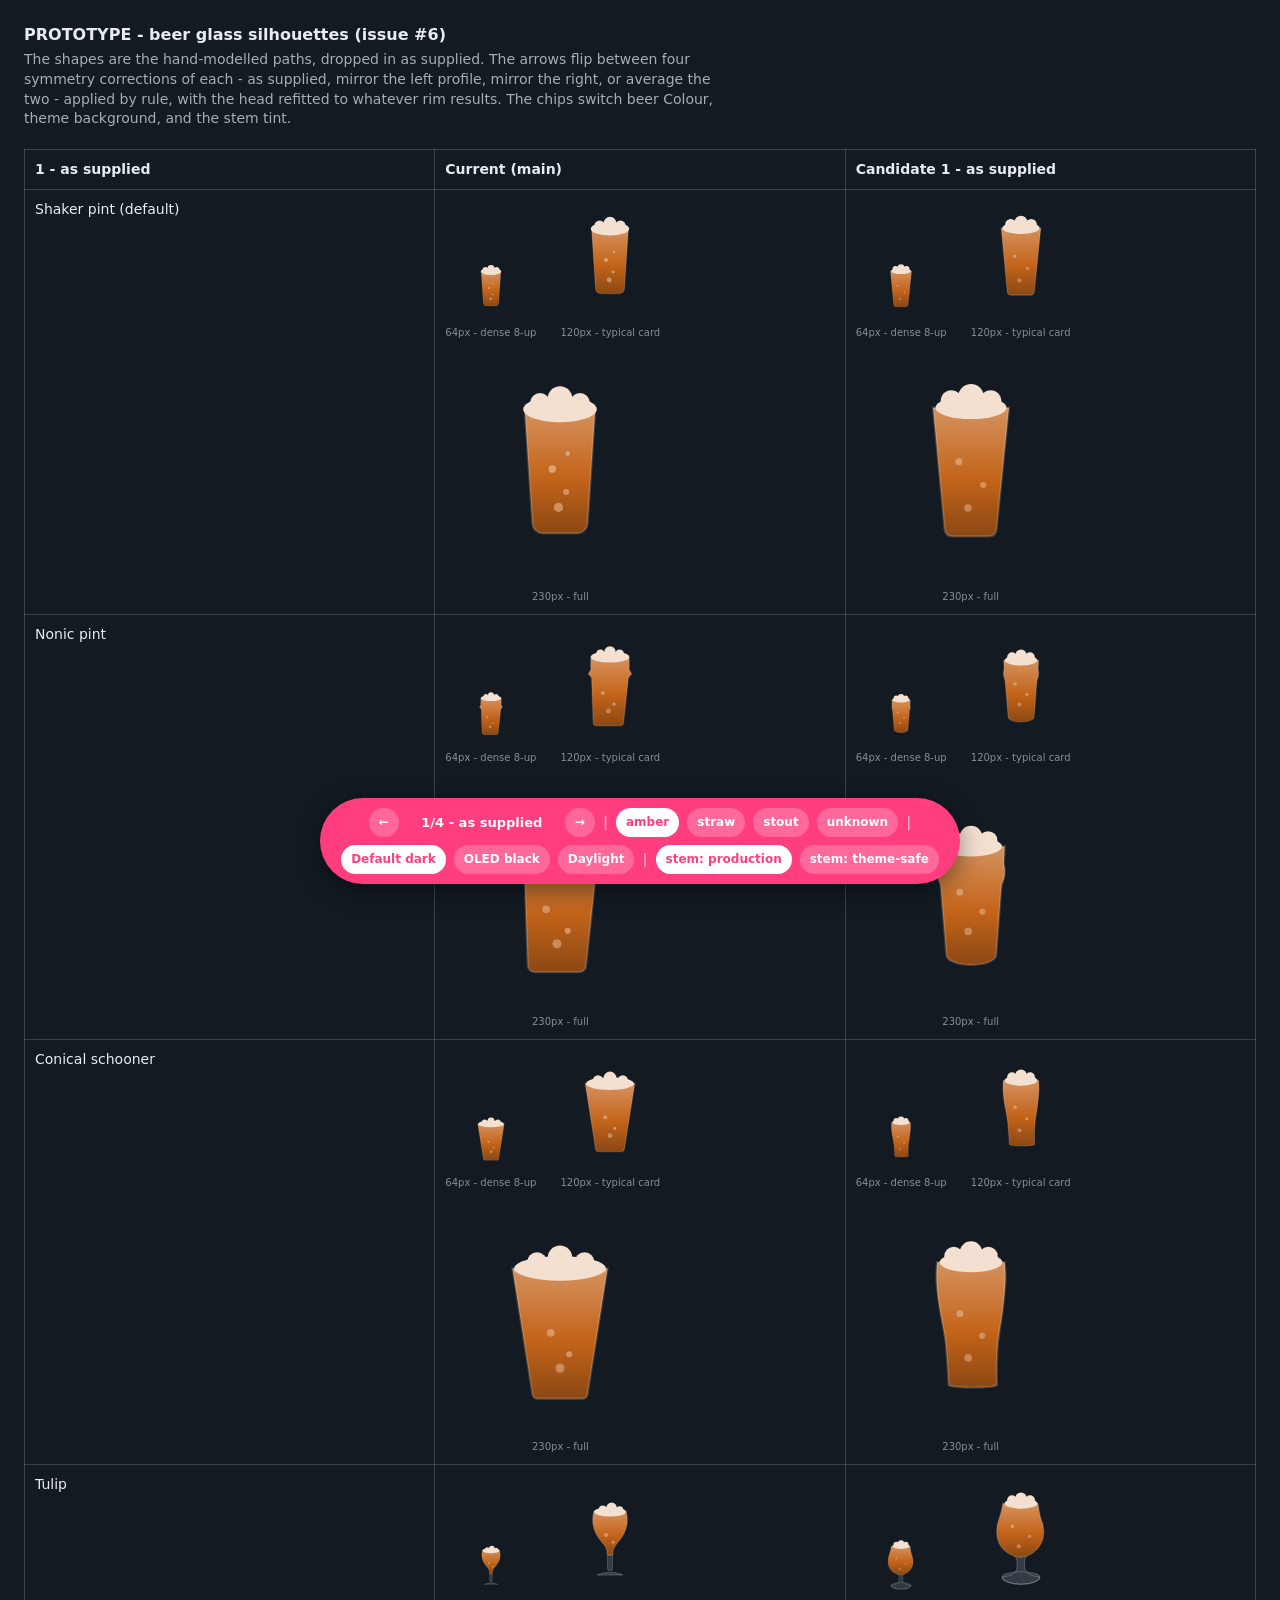
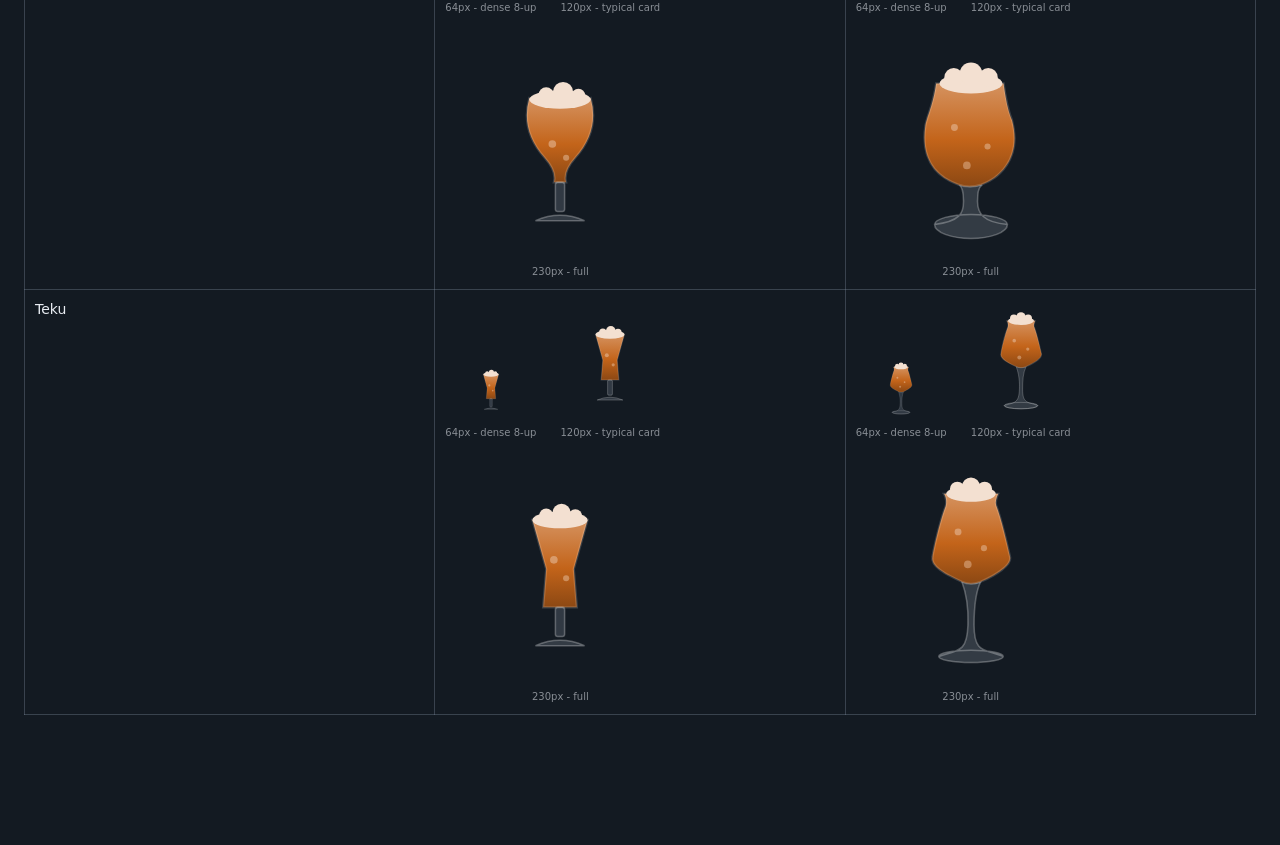
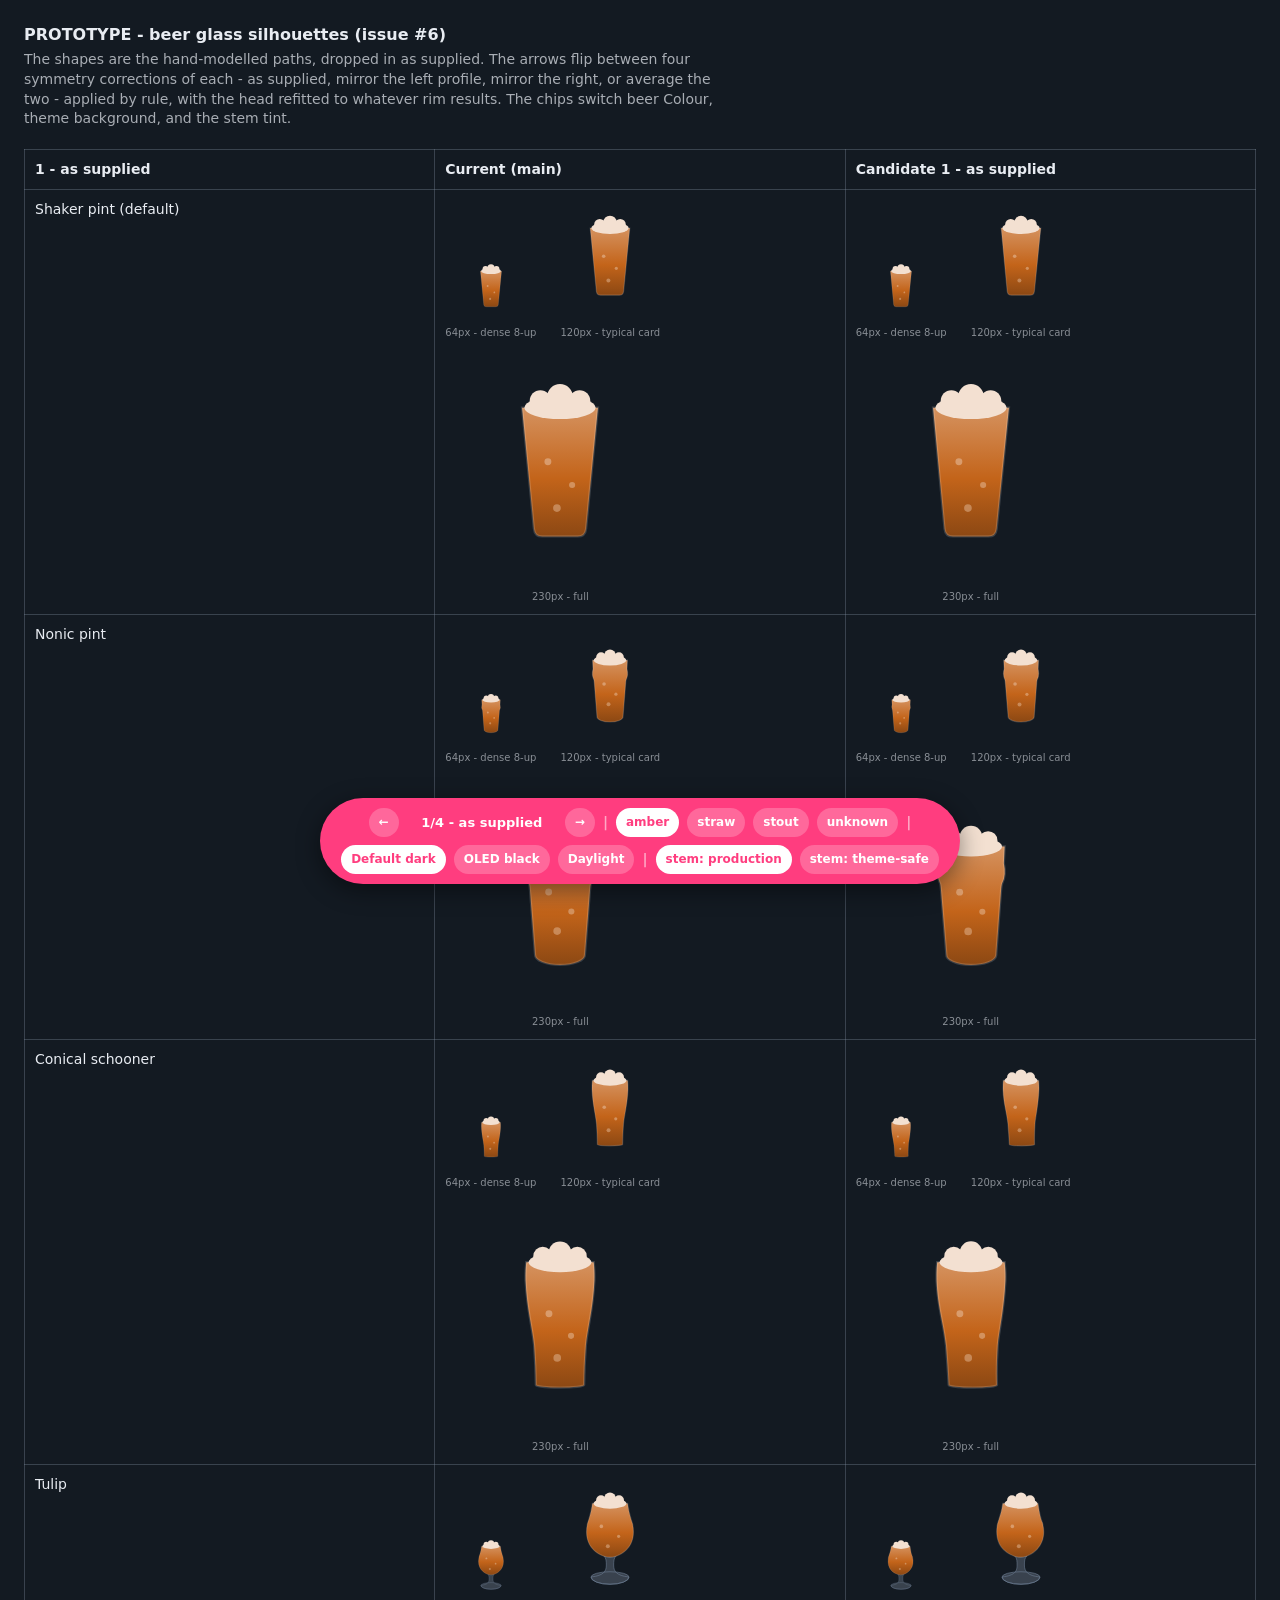
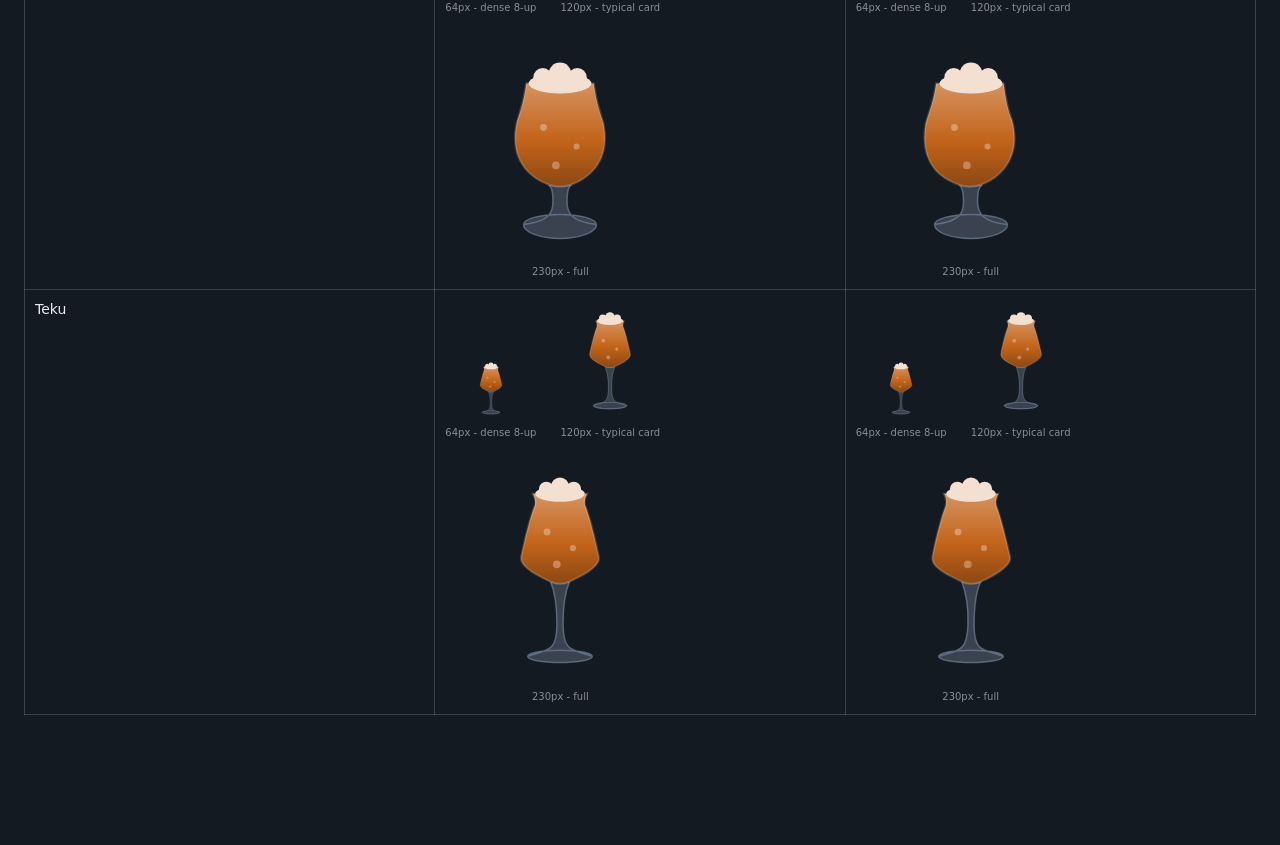
